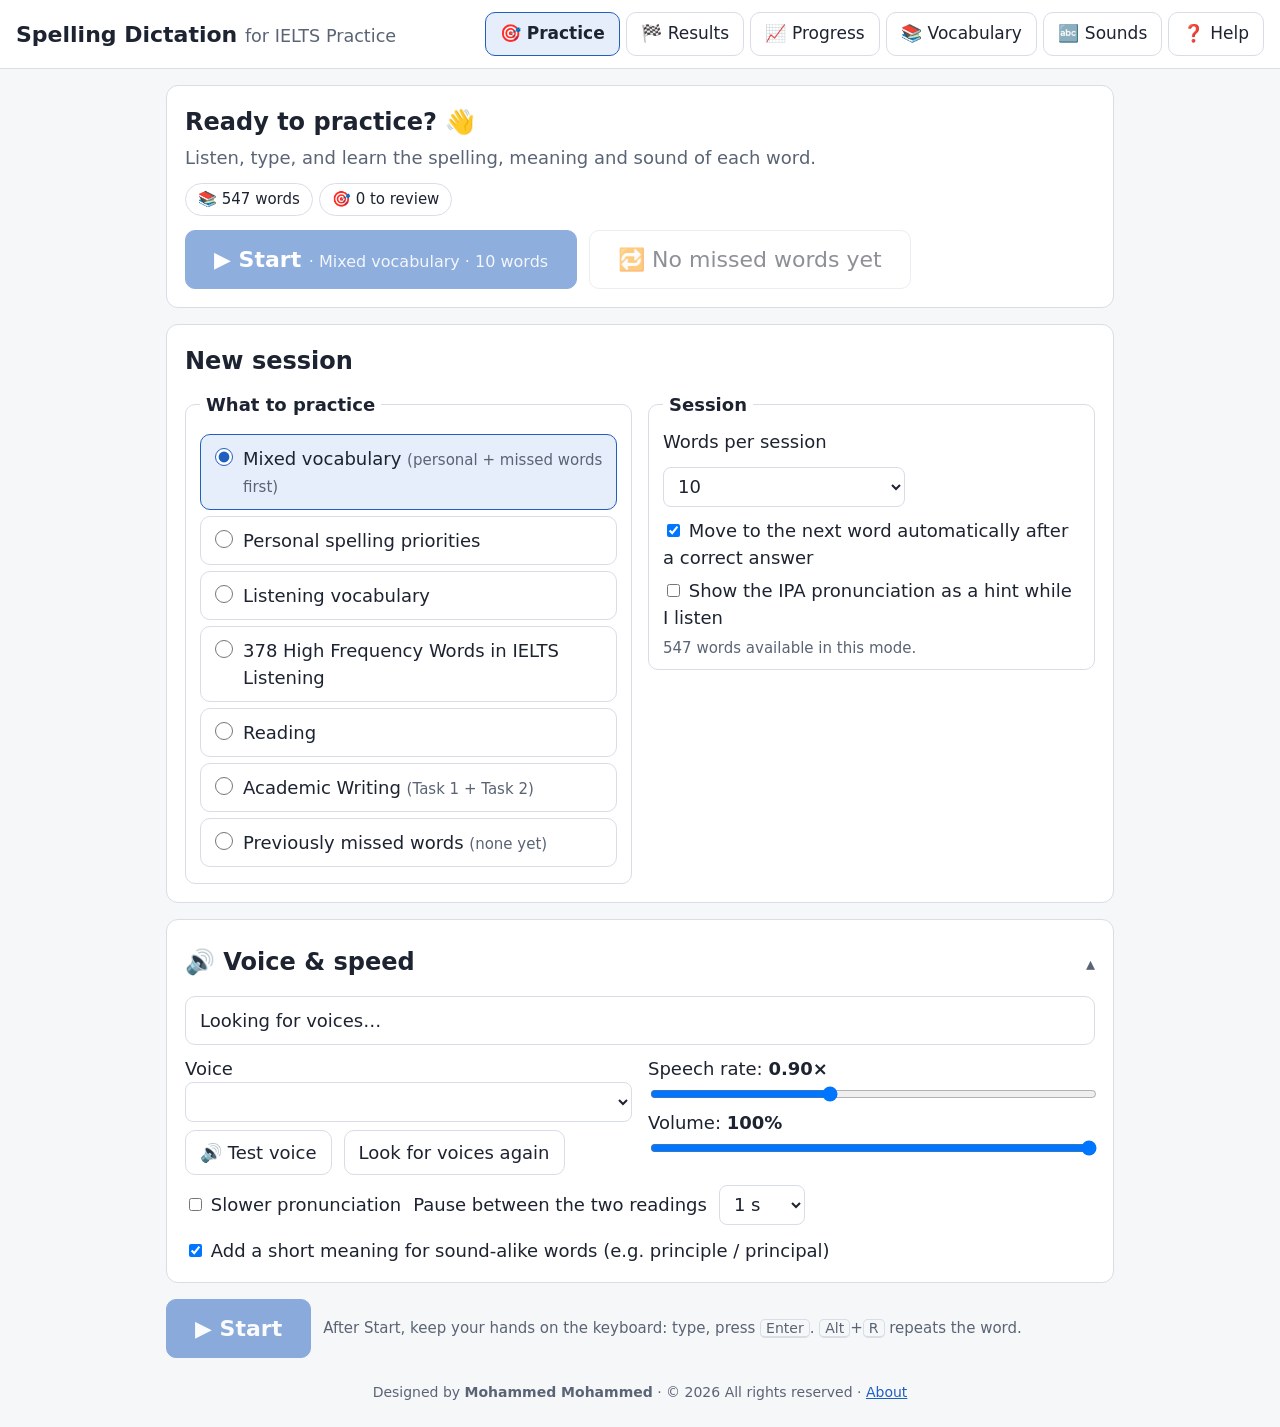
==== IELTS-Spelling-Dictation/IELTS-Spelling-Dictation.html @ 3fb069ce "Add-word look-up: example sentences from Wiktionary, cleaner meanings dictionaryapi.dev has no examp" ====
<!doctype html>
<html lang="en-US">
<head>
<meta charset="utf-8">
<meta name="viewport" content="width=device-width, initial-scale=1">
<title>Spelling Dictation for IELTS Practice</title>
<meta name="description" content="Hear a word, type it, and learn its spelling, meaning and word family. Offline spelling dictation for IELTS practice.">
<meta name="author" content="Mohammed Mohammed">
<meta name="theme-color" content="#1f5fbf">
<link rel="manifest" href="manifest.webmanifest">
<link rel="icon" href="icons/icon-192.png" type="image/png">
<link rel="apple-touch-icon" href="icons/icon-192.png">
<style>
:root {
  --bg: #f6f7f9; --panel: #ffffff; --text: #1d2330; --muted: #5a6475; --line: #d8dde6;
  --accent: #1f5fbf; --accent-text: #ffffff; --accent-soft: #e6eefb;
  --ok: #17703a; --ok-soft: #e3f4e8; --bad: #b3261e; --bad-soft: #fde8e6;
  --warn: #8a5300; --warn-soft: #fff3dc; --mark-bad: #ffd2cc; --mark-ok: #c8efd4;
  --radius: 12px; --focus: 0 0 0 3px #f5b400;
}
@media (prefers-color-scheme: dark) {
  :root:not([data-theme="light"]) {
    --bg: #14171d; --panel: #1d2129; --text: #e9edf3; --muted: #a3acbb; --line: #343a46;
    --accent: #6ea0ff; --accent-text: #0c1424; --accent-soft: #233150;
    --ok: #6fd896; --ok-soft: #173424; --bad: #ff8a80; --bad-soft: #3d1d1b;
    --warn: #ffc56b; --warn-soft: #3a2c12; --mark-bad: #6b2621; --mark-ok: #1f5634;
  }
}
* { box-sizing: border-box; }
body { margin: 0; background: var(--bg); color: var(--text); font: 18px/1.5 "Segoe UI", system-ui, -apple-system, Arial, sans-serif; }
header { background: var(--panel); border-bottom: 1px solid var(--line); padding: 12px 16px; display: flex; flex-wrap: wrap; align-items: center; gap: 12px; justify-content: space-between; }
header h1 { margin: 0; font-size: 22px; }
nav[role=tablist] { display: flex; flex-wrap: wrap; gap: 6px; }
nav button { font-size: 17px; }
main { max-width: 980px; margin: 0 auto; padding: 16px; }
section.panel { background: var(--panel); border: 1px solid var(--line); border-radius: var(--radius); padding: 18px; margin-bottom: 16px; }
h2 { margin: 0 0 12px; font-size: 24px; }
h3 { margin: 18px 0 8px; font-size: 20px; }
button, select, input, textarea { font: inherit; color: inherit; }
button { cursor: pointer; border: 1px solid var(--line); background: var(--panel); border-radius: 10px; padding: 8px 14px; min-height: 44px; }
button:hover { border-color: var(--accent); }
button.primary { background: var(--accent); color: var(--accent-text); border-color: var(--accent); font-weight: 600; }
button.big { font-size: 22px; padding: 12px 28px; }
button[aria-selected="true"] { background: var(--accent-soft); border-color: var(--accent); font-weight: 600; }
button:disabled { opacity: .5; cursor: not-allowed; }
:focus-visible { outline: none; box-shadow: var(--focus); }
select, input[type=text], input[type=number], textarea { background: var(--panel); border: 1px solid var(--line); border-radius: 8px; padding: 6px 10px; min-height: 40px; }
label { cursor: pointer; }
.row { display: flex; flex-wrap: wrap; gap: 12px; align-items: center; }
.grid2 { display: grid; grid-template-columns: repeat(auto-fit, minmax(260px, 1fr)); gap: 16px; }
.muted { color: var(--muted); }
.small { font-size: 15px; }
.hidden { display: none !important; }
fieldset { border: 1px solid var(--line); border-radius: 10px; padding: 10px 14px; margin: 0; min-width: 0; }
select { max-width: 100%; }
legend { font-weight: 600; padding: 0 6px; }
.modes label { display: block; padding: 4px 0; }
.status { border-radius: 10px; padding: 10px 14px; margin: 10px 0; border: 1px solid var(--line); }
.status.ok { background: var(--ok-soft); border-color: var(--ok); }
.status.warn { background: var(--warn-soft); border-color: var(--warn); }
.status.bad { background: var(--bad-soft); border-color: var(--bad); }
.qhead { display: flex; flex-wrap: wrap; justify-content: space-between; gap: 8px; align-items: baseline; }
.qnum { font-size: 26px; font-weight: 700; }
.qcat { font-size: 18px; background: var(--accent-soft); border-radius: 999px; padding: 2px 12px; }
.speaking { min-height: 28px; color: var(--muted); }
.answerRow { display: flex; gap: 10px; align-items: stretch; margin: 12px 0 6px; }
.answerRow button { flex: none; }
#answer { flex: 1; min-width: 0; width: 100%; font-size: 34px; padding: 12px 16px; border: 2px solid var(--accent); border-radius: 12px; font-family: Consolas, "Cascadia Mono", "Segoe UI", monospace; }
#answer:disabled { opacity: .6; }
.prompt { font-size: 19px; font-weight: 600; min-height: 30px; }
.feedback { margin-top: 14px; border-radius: 12px; padding: 14px 16px; border: 2px solid transparent; }
.feedback.ok { background: var(--ok-soft); border-color: var(--ok); }
.feedback.bad { background: var(--bad-soft); border-color: var(--bad); }
.feedback .verdict { font-size: 24px; font-weight: 700; }
.feedback .verdict.ok { color: var(--ok); }
.feedback .verdict.bad { color: var(--bad); }
.wordinfo { margin-top: 12px; background: var(--panel); border: 1px solid var(--line); border-radius: 10px; padding: 10px 14px; color: var(--text); }
.wi-head { display: flex; flex-wrap: wrap; align-items: baseline; gap: 10px; margin-bottom: 4px; }
.wi-word { font-size: 26px; font-weight: 700; }
.wi-pos { font-style: italic; color: var(--muted); border: 1px solid var(--line); border-radius: 999px; padding: 0 10px; font-size: 16px; }
.wordinfo dl { display: grid; grid-template-columns: max-content 1fr; gap: 4px 14px; margin: 6px 0 0; font-size: 17px; }
.wordinfo dt { font-weight: 600; color: var(--muted); }
.wordinfo dd { margin: 0; }
@media (max-width: 600px) { .wordinfo dl { grid-template-columns: 1fr; } .wordinfo dd { margin-bottom: 6px; } }
.subrow { margin-top: 10px; padding-top: 10px; border-top: 1px dashed var(--line); display: flex; gap: 10px; align-items: center; flex-wrap: wrap; }
.subrow select { flex: 1; min-width: 0; }
.catgrid { display: grid; grid-template-columns: repeat(auto-fill, minmax(220px, 1fr)); gap: 10px; }
.catcard { text-align: left; padding: 12px 14px; min-height: 76px; }
.catcard b { display: block; font-size: 18px; }
.catcard span { color: var(--muted); font-size: 15px; }
.catcard[aria-pressed="true"] { background: var(--accent-soft); border-color: var(--accent); }
.chips { display: flex; flex-wrap: wrap; gap: 6px; margin: 8px 0; }
.chips button { min-height: 36px; padding: 4px 12px; border-radius: 999px; font-size: 16px; }
.chips button[aria-pressed="true"] { background: var(--accent); color: var(--accent-text); border-color: var(--accent); }
.addbox { border: 2px solid var(--accent); border-radius: 12px; padding: 14px; margin: 10px 0; background: var(--accent-soft); }
.addbox details { margin-top: 8px; }
.iconbtn { min-height: 36px; padding: 4px 10px; font-size: 15px; }
.delbtn:hover { border-color: var(--bad); color: var(--bad); }
.h1sub { font-weight: 400; color: var(--muted); font-size: 0.8em; }
footer.credit { text-align: center; color: var(--muted); font-size: 14px; padding: 8px 16px 24px; }
footer.credit a { color: var(--accent); }
.touchhint { display: none; }
@media (pointer: coarse) { .controls .keys, .keyhint { display: none; } .touchhint { display: inline; } }
@media (max-width: 600px) { .iconbtn .lbl { display: none; } .iconbtn { padding: 4px 10px; } }
/* ---------- choices as tappable cards (all screen sizes) ---------- */
.modes > label { display: block; position: relative; padding: 10px 12px 10px 42px; margin: 6px 0; border: 1px solid var(--line); border-radius: 10px; }
.modes > label input[type=radio] { position: absolute; left: 14px; top: 13px; width: 18px; height: 18px; margin: 0; accent-color: var(--accent); }
.modes > label:has(input:checked) { border-color: var(--accent); background: var(--accent-soft); }
.audiopanel summary { cursor: pointer; list-style: none; display: flex; flex-wrap: wrap; align-items: baseline; gap: 4px 12px; }
.audiopanel summary::-webkit-details-marker { display: none; }
.audiopanel summary h2 { margin: 0; }
.audiopanel summary::after { content: "▾"; margin-left: auto; color: var(--muted); }
.audiopanel details[open] summary::after { content: "▴"; }
.audiopanel details[open] summary { margin-bottom: 10px; }
.voiceshort:empty { display: none; }
.ti { display: inline; margin-right: 6px; }
#feedback { margin-bottom: 4px; }

/* ---------- phone layout ---------- */
@media (max-width: 700px) {
  body { padding-bottom: 76px; }
  header { padding: 10px 14px; }
  header h1 { font-size: 19px; }
  .h1sub { display: block; font-size: 14px; }
  nav[role=tablist] { position: fixed; left: 0; right: 0; bottom: 0; z-index: 20; display: grid; grid-template-columns: repeat(6, 1fr); gap: 0;
    background: var(--panel); border-top: 1px solid var(--line); padding: 4px 4px calc(4px + env(safe-area-inset-bottom)); box-shadow: 0 -2px 10px rgba(0,0,0,.08); }
  nav[role=tablist] button { border: 0; border-radius: 10px; background: transparent; min-height: 56px; padding: 4px 2px; display: flex; flex-direction: column; align-items: center; justify-content: center; gap: 2px; font-size: 12px; }
  nav[role=tablist] button[aria-selected="true"] { background: var(--accent-soft); color: var(--accent); font-weight: 700; }
  .ti { display: block; font-size: 21px; line-height: 1; }
  section.panel { padding: 14px; border-radius: 14px; }
  h2 { font-size: 21px; }
  .grid2 { gap: 10px; }
  .startbar { position: sticky; bottom: 70px; z-index: 10; background: var(--bg); padding: 10px 0; margin: 0 -2px; }
  .startbar #btnStart { width: 100%; font-size: 22px; min-height: 56px; }
  .startbar .muted { display: none; }
  .qnum { font-size: 21px; }
  .qhead { align-items: center; }
  #prompt { font-size: 16px; }
  #askArea .controls { display: grid; grid-template-columns: 1fr 1fr; gap: 8px; }
  #askArea .controls button { min-height: 50px; font-size: 16px; padding: 6px 8px; }
  #askArea .controls #btnEnd { grid-column: 1 / -1; background: transparent; border-style: dashed; color: var(--muted); min-height: 44px; }
  .controls .keys { display: none; }
  .feedback { padding: 12px; }
  .feedback .verdict { font-size: 21px; }
  #feedback .cells { font-size: 21px; flex-wrap: nowrap; }
  #feedback .cells span { min-width: 0.72em; }
  #feedback .diff { grid-template-columns: 1fr; gap: 0; overflow-x: auto; }
  #feedback .diff .lbl { font-size: 13px; margin-top: 4px; }
  #feedback .diff .lbl:empty { display: none; }
  body.typing nav[role=tablist], body.typing .startbar { display: none; } /* more room above the on-screen keyboard */
  body.typing { padding-bottom: 0; }
  footer.credit { padding-bottom: 12px; }
  .catgrid { grid-template-columns: 1fr 1fr; }
  .catcard { min-height: 70px; padding: 10px; }
  .catcard b { font-size: 16px; }
}
.ipa { font-family: "Segoe UI", "Lucida Sans Unicode", "Arial Unicode MS", "Noto Sans", "DejaVu Sans", sans-serif; }
.ipa.big { font-size: 22px; }
.ipahint { font-size: 18px; margin: 2px 0 6px; color: var(--muted); }
.ipahint .ipa { color: var(--text); font-size: 20px; }
.pron { border-top: 1px dashed var(--line); border-bottom: 1px dashed var(--line); padding: 8px 0; margin: 6px 0 8px; }
.pron-top { display: flex; flex-wrap: wrap; align-items: center; gap: 6px 12px; }
.syl { font-size: 19px; letter-spacing: .02em; }
.breakdown { display: flex; flex-wrap: wrap; gap: 4px; margin-top: 8px; }
.chip { display: inline-flex; flex-direction: column; align-items: center; min-width: 2.2em; padding: 3px 7px 4px; border: 1px solid var(--line); border-radius: 8px; background: var(--bg); line-height: 1.25; }
.chip b { font-size: 20px; font-family: Consolas, "Cascadia Mono", monospace; }
.chip i { font-style: normal; font-size: 15px; color: var(--muted); font-family: "Segoe UI", "Lucida Sans Unicode", "Noto Sans", sans-serif; }
.chip small { font-size: 11px; text-transform: uppercase; letter-spacing: .04em; font-weight: 700; }
.chip.f-s, .chip.f-e { border-style: dashed; border-color: var(--bad); background: var(--bad-soft); }
.chip.f-s b, .chip.f-e b { color: var(--bad); text-decoration: line-through; text-decoration-thickness: 2px; }
.chip.f-s small, .chip.f-e small { color: var(--bad); }
.chip.f-d { border-color: var(--accent); background: var(--accent-soft); }
.chip.f-d small { color: var(--accent); }
.chipgap { width: 14px; }
.pron-notes { display: flex; flex-wrap: wrap; gap: 4px 16px; margin-top: 6px; }
.soundtable td { vertical-align: top; }
.soundtable td:first-child { white-space: nowrap; }
.spellrow { margin: 2px 0 6px; line-height: 2; }
.graph { display: inline-block; min-width: 2.4em; text-align: center; font-family: Consolas, "Cascadia Mono", monospace; font-weight: 700; border: 1px solid var(--line); border-radius: 6px; padding: 0 6px; margin-right: 4px; background: var(--bg); }
.graph.silent { border-color: var(--bad); color: var(--bad); }
.graph.double { border-color: var(--accent); color: var(--accent); }
.spellrow .muted.small { white-space: nowrap; }
.wordlink { min-height: 30px; padding: 1px 9px; border-radius: 999px; font-size: 16px; margin: 1px 2px; }
.wordlink b.hl { color: var(--accent); text-decoration: underline; text-decoration-thickness: 2px; }
.wordlink b.silent { color: var(--bad); text-decoration: line-through; }
.wordlink b.double { color: var(--accent); text-decoration: underline; }
.ipakey td { border: 0; padding: 4px 8px; }
.ipakey td.ipa { font-size: 24px; width: 2em; text-align: center; }
dialog#wordDialog { width: min(860px, calc(100vw - 32px)); max-height: calc(100vh - 40px); border: 1px solid var(--line); border-radius: 16px; padding: 18px 20px; background: var(--panel); color: var(--text); box-shadow: 0 20px 60px rgba(0,0,0,.25); }
dialog#wordDialog::backdrop { background: rgba(15, 20, 30, .45); }
.dlg-head { display: flex; justify-content: space-between; align-items: center; gap: 8px; margin-bottom: 6px; }
.dlg-head h2 { margin: 0; }
.editform label { display: flex; flex-direction: column; gap: 3px; font-weight: 600; }
.editform textarea { font: inherit; min-height: 52px; resize: vertical; background: var(--panel); border: 1px solid var(--line); border-radius: 8px; padding: 6px 10px; color: var(--text); }
.grid2.tight { gap: 10px; }
.wd-pron { margin: 10px 0 4px; min-height: 28px; }
.wd-pron .pron { border-top: 0; margin-top: 0; }
.wd-auto { margin: 6px 0 10px; min-height: 44px; flex-wrap: nowrap; }
.wd-auto #wdStatus { flex: 1; }
.wd-note { margin: 10px 0; }
label.inline { display: inline-flex; flex-direction: row; gap: 6px; font-weight: 600; margin-left: 8px; }
.autofilled { background: var(--accent-soft) !important; border-color: var(--accent) !important; }
.hero { background: linear-gradient(135deg, var(--accent-soft), var(--panel) 70%); }
.hero-top { display: flex; flex-wrap: wrap; justify-content: space-between; gap: 12px; align-items: flex-start; }
.hero-stats { display: flex; flex-wrap: wrap; gap: 6px; }
.statchip { background: var(--panel); border: 1px solid var(--line); border-radius: 999px; padding: 4px 12px; font-size: 15px; white-space: nowrap; }
.hero-actions { margin-top: 14px; }
.hero-mode { font-weight: 400; font-size: 16px; opacity: .9; }
.extra { margin-top: 8px; font-size: 17px; }
.diff { display: grid; grid-template-columns: max-content 1fr; gap: 4px 12px; margin: 10px 0; align-items: center; }
.diff .lbl { font-size: 16px; color: var(--muted); }
.cells { display: flex; flex-wrap: wrap; font-family: Consolas, "Cascadia Mono", monospace; font-size: 28px; }
.cells span { display: inline-block; min-width: 1.1em; text-align: center; border-radius: 4px; }
.cells .wrong { background: var(--mark-bad); text-decoration: underline wavy; font-weight: 700; }
.cells .fix { background: var(--mark-ok); text-decoration: underline; text-decoration-thickness: 3px; font-weight: 700; }
.cells .gap { color: var(--muted); }
.cells .sp { color: var(--muted); }
.cells.marks { font-size: 18px; color: var(--muted); }
.controls { display: flex; flex-wrap: wrap; gap: 8px; margin-top: 12px; }
kbd { font-family: inherit; font-size: 14px; border: 1px solid var(--line); border-bottom-width: 2px; border-radius: 5px; padding: 0 5px; background: var(--bg); }
.overlay { text-align: center; padding: 30px 10px; }
.score { font-size: 40px; font-weight: 800; }
table { border-collapse: collapse; width: 100%; font-size: 17px; }
th, td { border-bottom: 1px solid var(--line); padding: 6px 8px; text-align: left; vertical-align: top; }
th { background: var(--bg); }
.tablewrap { overflow-x: auto; }
.res-ok { color: var(--ok); font-weight: 600; }
.res-bad { color: var(--bad); font-weight: 600; }
.cards { display: grid; grid-template-columns: repeat(auto-fit, minmax(170px, 1fr)); gap: 12px; }
.card { border: 1px solid var(--line); border-radius: 10px; padding: 10px 14px; }
.card b { display: block; font-size: 28px; }
details summary { cursor: pointer; font-weight: 600; padding: 6px 0; }
.banner { background: var(--warn-soft); border: 1px solid var(--warn); border-radius: 10px; padding: 10px 14px; margin-bottom: 12px; }
.editform input, .editform select { width: 100%; }
@media (max-width: 600px) {
  body { font-size: 17px; }
  main { padding: 10px; }
  #answer { font-size: 28px; }
  .answerRow { flex-direction: column; }
  .answerRow button.big { font-size: 19px; padding: 10px 14px; }
  .cells { font-size: 22px; }
}
</style>
</head>
<body>
<header>
  <h1>Spelling Dictation <span class="h1sub">for IELTS Practice</span></h1>
  <nav role="tablist" aria-label="Screens">
    <button role="tab" id="tab-practice" aria-controls="screen-practice" aria-selected="true"><span class="ti" aria-hidden="true">🎯</span><span class="tl">Practice</span></button>
    <button role="tab" id="tab-results" aria-controls="screen-results" aria-selected="false"><span class="ti" aria-hidden="true">🏁</span><span class="tl">Results</span></button>
    <button role="tab" id="tab-progress" aria-controls="screen-progress" aria-selected="false"><span class="ti" aria-hidden="true">📈</span><span class="tl">Progress</span></button>
    <button role="tab" id="tab-vocab" aria-controls="screen-vocab" aria-selected="false"><span class="ti" aria-hidden="true">📚</span><span class="tl">Vocabulary</span></button>
    <button role="tab" id="tab-sounds" aria-controls="screen-sounds" aria-selected="false"><span class="ti" aria-hidden="true">🔤</span><span class="tl">Sounds</span></button>
    <button role="tab" id="tab-help" aria-controls="screen-help" aria-selected="false"><span class="ti" aria-hidden="true">❓</span><span class="tl">Help</span></button>
  </nav>
</header>
<main>
<div id="storageWarning" class="banner hidden" role="alert"></div>

<!-- ============ PRACTICE ============ -->
<div id="screen-practice" role="tabpanel" aria-labelledby="tab-practice">

  <div id="setup">
    <div id="resumeBanner" class="banner hidden">
      <span id="resumeText"></span>
      <div class="row" style="margin-top:8px">
        <button class="primary" id="btnResumeSaved">Resume session</button>
        <button id="btnDiscardSaved">Discard it</button>
      </div>
    </div>

    <section class="panel hero" id="hero">
      <div class="hero-top">
        <div><h2 style="margin:0">Ready to practice? 👋</h2><p class="muted" id="heroSub" style="margin:4px 0 0"></p></div>
        <div class="hero-stats" id="heroStats"></div>
      </div>
      <div class="row hero-actions">
        <button class="primary big" id="btnHeroStart">▶ Start <span id="heroMode" class="hero-mode"></span></button>
        <button class="big" id="btnHeroMissed">🔁 Review my missed words</button>
      </div>
    </section>

    <section class="panel">
      <h2>New session</h2>
      <div class="grid2">
        <fieldset class="modes">
          <legend>What to practice</legend>
          <label><input type="radio" name="mode" value="mixed" checked> Mixed vocabulary <span class="muted small">(personal + missed words first)</span></label>
          <label><input type="radio" name="mode" value="personal"> Personal spelling priorities</label>
          <label><input type="radio" name="mode" value="listening"> Listening vocabulary</label>
          <label><input type="radio" name="mode" value="hf"> 378 High Frequency Words in IELTS Listening</label>
          <label><input type="radio" name="mode" value="reading"> Reading</label>
          <label><input type="radio" name="mode" value="writing"> Academic Writing <span class="muted small">(Task 1 + Task 2)</span></label>
          <label><input type="radio" name="mode" value="missed"> Previously missed words <span class="muted small" id="missedCount"></span></label>
          <label class="hidden" id="customModeLabel"><input type="radio" name="mode" value="custom"> My added words</label>
          <div id="subRow" class="subrow hidden">
            <label for="sub">Part</label>
            <select id="sub"></select>
          </div>
        </fieldset>
        <div>
          <fieldset>
            <legend>Session</legend>
            <div class="row">
              <label for="length">Words per session</label>
              <select id="length">
                <option value="5">5</option><option value="10" selected>10</option><option value="15">15</option>
                <option value="20">20</option><option value="30">30</option><option value="all">All words in this mode</option>
                <option value="custom">Other number…</option>
              </select>
              <input type="number" id="lengthCustom" min="1" max="500" value="12" class="hidden" aria-label="Number of words" style="width:6em">
            </div>
            <p style="margin:10px 0 0"><label><input type="checkbox" id="autoAdvance" checked> Move to the next word automatically after a correct answer</label></p>
            <p style="margin:6px 0 0"><label><input type="checkbox" id="showIpaHint"> Show the IPA pronunciation as a hint while I listen</label></p>
            <p class="muted small" id="poolInfo" style="margin:6px 0 0"></p>
          </fieldset>
        </div>
      </div>
    </section>

    <section class="panel audiopanel" aria-labelledby="audioHeading">
      <details id="audioDetails" open>
      <summary><h2 id="audioHeading">🔊 Voice &amp; speed</h2><span id="voiceShort" class="voiceshort muted small"></span></summary>
      <div id="voiceStatus" class="status" role="status">Checking for voices…</div>
      <div class="grid2">
        <div>
          <label for="voice">Voice</label><br>
          <select id="voice" style="width:100%"></select>
          <div class="row" style="margin-top:8px">
            <button id="btnTestVoice">🔊 Test voice</button>
            <button id="btnRetryVoices">Look for voices again</button>
          </div>
        </div>
        <div>
          <label for="rate">Speech rate: <b id="rateVal"></b></label><br>
          <input type="range" id="rate" min="0.5" max="1.5" step="0.05" style="width:100%">
          <label for="volume">Volume: <b id="volumeVal"></b></label><br>
          <input type="range" id="volume" min="0" max="1" step="0.05" style="width:100%">
        </div>
      </div>
      <div class="row" style="margin-top:10px">
        <label><input type="checkbox" id="slow"> Slower pronunciation</label>
        <label for="gap">Pause between the two readings</label>
        <select id="gap"><option value="600">0.6 s</option><option value="1000" selected>1 s</option><option value="1500">1.5 s</option><option value="2500">2.5 s</option></select>
        <label><input type="checkbox" id="speakContext" checked> Add a short meaning for sound-alike words (e.g. principle / principal)</label>
      </div>
      </details>
    </section>

    <div class="row startbar">
      <button class="primary big" id="btnStart" disabled>▶ Start</button>
      <span class="muted small touchhint">After Start, type each word you hear and tap Submit. Use “Say a sentence” if a word isn’t clear.</span><span class="muted small keyhint">After Start, keep your hands on the keyboard: type, press <kbd>Enter</kbd>. <kbd>Alt</kbd>+<kbd>R</kbd> repeats the word.</span>
    </div>
  </div>

  <section class="panel hidden" id="dictation" aria-labelledby="qnum">
    <div class="qhead">
      <div><span class="qnum" id="qnum">Question 1 of 10</span> <span class="muted" id="roundLabel"></span></div>
      <span class="qcat" id="qcat"></span>
    </div>
    <div class="speaking" id="speaking" aria-live="off"></div>
    <div id="ipaHint" class="ipahint hidden"></div>
    <div id="audioError" class="status bad hidden" role="alert"></div>

    <div id="askArea">
      <label for="answer" class="prompt" id="prompt">Listen, type the word, then press Enter or click Submit.</label>
      <div class="answerRow">
        <input type="text" id="answer" autocomplete="off" autocorrect="off" autocapitalize="off" spellcheck="false"
               name="ielts-dictation-answer-field" enterkeyhint="go" aria-describedby="prompt" data-gramm="false" data-lt-active="false">
        <button class="primary big" id="btnSubmit">Submit ⏎</button>
      </div>
      <div id="feedback" class="feedback hidden" aria-live="polite"></div>
      <div class="controls">
        <button id="btnRepeat" title="Alt+R">🔁 Repeat word <span class="keys"><kbd>Alt</kbd>+<kbd>R</kbd></span></button>
        <button id="btnSlow" title="Alt+S">🐢 Repeat slowly <span class="keys"><kbd>Alt</kbd>+<kbd>S</kbd></span></button>
        <button id="btnSentence" title="Alt+X">💬 Say a sentence <span class="keys"><kbd>Alt</kbd>+<kbd>X</kbd></span></button>
        <button id="btnPause" title="Alt+P or Esc">⏸ Pause <span class="keys"><kbd>Esc</kbd></span></button>
        <button id="btnEnd">⏹ End session</button>
      </div>
    </div>

    <div id="pausedArea" class="overlay hidden">
      <p class="score">⏸ Paused</p>
      <p>Your place is kept. Press <kbd>Enter</kbd> or <kbd>Esc</kbd> to continue.</p>
      <div class="row" style="justify-content:center">
        <button class="primary big" id="btnResume">▶ Resume</button>
        <button id="btnEnd2">⏹ End session</button>
      </div>
    </div>

    <div id="roundEndArea" class="overlay hidden" aria-live="polite"></div>
  </section>
</div>

<!-- ============ RESULTS ============ -->
<div id="screen-results" role="tabpanel" aria-labelledby="tab-results" class="hidden">
  <section class="panel"><div id="resultsBody"><p class="muted">Finish a session to see results here.</p></div></section>
</div>

<!-- ============ PROGRESS ============ -->
<div id="screen-progress" role="tabpanel" aria-labelledby="tab-progress" class="hidden">
  <section class="panel">
    <h2>Progress</h2>
    <div class="cards" id="statCards"></div>
    <h3>Session history</h3>
    <div class="tablewrap" id="historyTable"></div>
    <details id="missedDetails">
      <summary>Show previously missed words (reveals spellings)</summary>
      <p class="muted small">A word leaves this list after you spell it correctly on the first try in two later sessions.</p>
      <div class="tablewrap" id="missedTable"></div>
    </details>
  </section>
  <section class="panel">
    <h2>Back up or move your progress</h2>
    <p>Your history, missed words, settings and any vocabulary changes are saved in this browser on this computer (see Help). Export them to a file to back up or move to another browser or PC.</p>
    <div class="row">
      <button id="btnExport">⬇ Export progress (.json)</button>
      <button id="btnImportMerge">⬆ Import and merge</button>
      <button id="btnImportReplace">⬆ Import and replace</button>
      <button id="btnReset">Reset all progress…</button>
      <input type="file" id="importFile" accept=".json,application/json" class="hidden">
    </div>
    <div id="progressMsg" class="status hidden" role="status"></div>
  </section>
</div>

<!-- ============ VOCABULARY ============ -->
<div id="screen-vocab" role="tabpanel" aria-labelledby="tab-vocab" class="hidden">
  <section class="panel">
    <h2>Vocabulary</h2>
    <p id="vocabSummary"></p>
    <p class="muted small">Choose a category to see, add or delete its words. (Opening a category shows the spellings, so you may want to practice first.)</p>
    <div class="catgrid" id="vocabCats"></div>
  </section>

  <section class="panel hidden" id="vocabPanel" aria-labelledby="vocabTitle">
    <div class="qhead">
      <h2 id="vocabTitle"></h2>
      <button class="primary" id="btnAddOpen">＋ Add a word</button>
    </div>
    <div class="chips" id="vocabSubs" role="group" aria-label="Subcategories"></div>

    <div id="fillBar" class="status hidden" role="status"></div>
    <div class="row" style="margin:12px 0">
      <label for="vocabSearch">Search</label>
      <input type="search" id="vocabSearch" spellcheck="false" autocomplete="off" placeholder="Type to filter…">
      <span class="muted small" id="vocabCount"></span>
    </div>
    <div id="undoBar" class="status hidden" role="status"></div>
    <div class="tablewrap" id="vocabTable"></div>
  </section>

  <section class="panel">
    <details>
      <summary>Import, export or restore words</summary>
      <p class="small">Import a CSV file with columns <code>word,category,group,hint,example,context,pos,meaning,sentence,family</code> (only <code>word</code> is required; the header row is optional), or a .txt file with one word or phrase per line. <code>group</code> is the subcategory. Duplicates are skipped.</p>
      <div class="row">
        <label for="importCat">Category for rows without one</label>
        <select id="importCat"></select>
        <button id="btnImportVocab">Choose file…</button>
        <input type="file" id="vocabFile" accept=".csv,.txt,text/csv,text/plain" class="hidden">
        <button id="btnExportVocab">⬇ Export all words (.csv)</button>
        <button id="btnRestoreVocab">Restore built-in list…</button>
      </div>
    </details>
    <div id="vocabMsg" class="status hidden" role="status"></div>
  </section>
</div>

<dialog id="wordDialog" aria-labelledby="addTitle">
  <form method="dialog" id="wordForm" autocomplete="off">
    <div class="dlg-head"><h2 id="addTitle">Add a word</h2><button type="button" class="iconbtn" id="btnAddX" aria-label="Close">✕</button></div>
    <div class="grid2 editform">
      <label>Word or phrase (US spelling)<input type="text" id="addWord" spellcheck="false" autocomplete="off" placeholder="e.g. meticulous"></label>
      <div class="grid2 tight">
        <label>Category<select id="addCat"></select></label>
        <label><span id="addSubText">Subcategory (optional)</span><input type="text" id="addSub" list="addSubList" autocomplete="off"><datalist id="addSubList"></datalist></label>
      </div>
    </div>
    <div id="wdPron" class="wd-pron muted small">Type a word to see its pronunciation.</div>
    <div class="row wd-auto">
      <button type="button" id="btnAutoFill">✨ Fill in automatically</button>
      <span id="wdStatus" class="muted small" role="status"></span>
    </div>
    <div class="grid2 editform">
      <label>Meaning<textarea id="addMeaning" rows="3"></textarea></label>
      <label>Example sentence <span class="muted small">(spoken by “Say a sentence”)</span><textarea id="addSentence" rows="3"></textarea></label>
      <label>Part of speech<input type="text" id="addPos" placeholder="noun, verb, adjective…"></label>
      <label>Word family<input type="text" id="addFamily" placeholder="e.g. decide (verb), decision (noun)"></label>
      <label>Similar words<input type="text" id="addSyn" placeholder="e.g. careful, precise"></label>
      <label>Memory hint<input type="text" id="addHint" placeholder="e.g. two c, two m"></label>
      <label>IPA pronunciation<input type="text" id="addIpa" class="ipa" placeholder="filled in automatically"></label>
    </div>
    <p class="muted small wd-note">Only the word is needed. Empty boxes are filled in for you (highlighted in blue). Pronunciation works offline. Meaning, example and word family are looked up online at dictionaryapi.dev, wiktionary.org and datamuse.com; only the word is sent.
      <label class="inline"><input type="checkbox" id="onlineLookup"> Look up online</label></p>
    <div class="row">
      <button type="button" class="primary" id="btnAdd">Save word</button>
      <button type="button" id="btnAddClose">Close</button>
    </div>
    <div id="addMsg" class="status hidden" role="status"></div>
  </form>
</dialog>

<!-- ============ SOUNDS ============ -->
<div id="screen-sounds" role="tabpanel" aria-labelledby="tab-sounds" class="hidden">
  <section class="panel">
    <h2>American English sounds (IPA)</h2>
    <p>Every word in the app has its American pronunciation in IPA, the alphabet dictionaries use for sounds. This page shows what each symbol sounds like and how that sound is spelled in your words. Click any word to hear it.</p>
    <div class="row">
      <label for="soundLookup"><b>Look up a word</b></label>
      <input type="search" id="soundLookup" spellcheck="false" autocomplete="off" placeholder="e.g. receipt" style="min-width:16em">
    </div>
    <div id="soundLookupOut"></div>
  </section>
  <section class="panel">
    <h2>How to read the IPA</h2>
    <table class="ipakey"><tbody>
      <tr><td class="ipa">ˈ</td><td>Main stress: the syllable after this mark is said loudest. /əˈbaʊt/ = a<b>BOUT</b></td></tr>
      <tr><td class="ipa">ˌ</td><td>Second stress: a little stronger than the rest. /ˌɛdʒəˈkeɪʃən/</td></tr>
      <tr><td class="ipa">·</td><td>Syllable break in the spelling: ac·com·mo·da·tion</td></tr>
      <tr><td class="ipa">ə</td><td>The most common English vowel: a short, weak “uh” in syllables that are not stressed. It can be spelled with any vowel letter, which is why it causes so many spelling mistakes.</td></tr>
    </tbody></table>
  </section>
  <section class="panel"><h2>Vowel sounds</h2><div class="tablewrap" id="soundsVowels"></div></section>
  <section class="panel"><h2>Consonant sounds</h2><div class="tablewrap" id="soundsConsonants"></div></section>
  <section class="panel"><h2>Silent letters in your words</h2><p class="muted small">Letters you write but don't say. These are the ones easy to forget.</p><div id="soundsSilent"></div></section>
  <section class="panel"><h2>Double letters in your words</h2><p class="muted small">Two letters, one sound: you only hear one, but you must write both.</p><div id="soundsDouble"></div></section>
</div>

<!-- ============ HELP ============ -->
<div id="screen-help" role="tabpanel" aria-labelledby="tab-help" class="hidden">
  <section class="panel" id="about" aria-labelledby="aboutTitle">
    <h2 id="aboutTitle">About</h2>
    <p><b>Spelling Dictation for IELTS Practice</b><br>
      Designed by <b>Mohammed Mohammed</b><br>
      © 2026 Mohammed Mohammed. All rights reserved.</p>
    <p>Listen to a word, type it, and learn its spelling, meaning, part of speech and word family. Everything stays on your device: no account, no ads, no tracking.</p>
    <p class="muted small">American pronunciations (IPA) are based on the CMU Pronouncing Dictionary, © 1993–2015 Carnegie Mellon University, used under its BSD-style licence.</p>
    <p class="muted small">Not affiliated with, approved or endorsed by IELTS, the British Council, IDP: IELTS Australia or Cambridge University Press &amp; Assessment. IELTS is a registered trademark of its owners.</p>
  </section>
  <section class="panel">
    <h2>How it works</h2>
    <ol>
      <li>Choose what to practice. Listening, the 378 high-frequency words, Reading and Academic Writing have parts: pick one from the <b>Part</b> menu, or practice all of them. Then click <b>Start</b>. Each word is read twice. It is never shown or spelled out before you answer.</li>
      <li>Type the word and press <kbd>Enter</kbd> or click <b>Submit</b>. Capital letters and extra spaces don't matter, and hyphens are optional (you can't hear them). Letters and endings do matter.</li>
      <li>After every answer you see the word's meaning, part of speech (noun, verb…), word family and an example sentence, plus its <b>American pronunciation (IPA)</b>, <b>syllables</b>, which letters make which sound, and any <b>silent</b> or <b>double</b> letters. Click <b>🔊 Hear</b> to hear it again.</li>
      <li>The <b>Sounds</b> tab explains every IPA symbol and shows how each sound is spelled in your words, plus lists of silent-letter and double-letter words.</li>
      <li>If you're right, the next word starts after a few seconds (you can turn this off). Press <kbd>Enter</kbd> to go on sooner.</li>
      <li>If you're wrong, you'll see your answer and the correct spelling with the differences marked. Type the correct spelling and press <kbd>Enter</kbd> to continue. It still counts as incorrect.</li>
      <li>At the end you see your score and can retest the words you missed. Retests are scored separately.</li>
    </ol>
    <h3>Adding and removing words</h3>
    <p>Open the <b>Vocabulary</b> tab and click a category. Use the subcategory buttons to narrow the list. <b>＋ Add a word</b> opens a window: type the word, choose the category, and click <b>Save word</b>. Only the word is required.</p>
    <ul>
      <li><b>Empty boxes are filled in for you.</b> The American pronunciation (IPA), syllables and silent letters come from the built-in dictionary and work offline. The meaning, part of speech, an example sentence, the word family and similar words are looked up online, in free dictionaries (dictionaryapi.dev and Wiktionary) and a word database (datamuse.com).</li>
      <li>Filled-in details are <b>highlighted in blue</b> so you can check them. Anything you type yourself is never replaced.</li>
      <li>Only the word itself is sent for the look-up, never your list, answers or results. To stay fully offline, untick <b>Look up online</b> in the Add window.</li>
      <li>Imported words are filled in the same way, in the background. If you're offline, the list shows <b>✨ Fill them in</b> so you can try again later.</li>
      <li>Automatic details can be wrong or describe a different meaning of the word, so check them with <b>✎ Edit</b>.</li>
      <li><b>🗑 Delete</b> removes a word, with <b>Undo</b>. <b>＋ My own words</b> lets you build your own list.</li>
    </ul>
    <h3>Keyboard shortcuts</h3>
    <table>
      <tr><th>Key</th><th>Action</th></tr>
      <tr><td><kbd>Enter</kbd> or the <b>Submit</b> button</td><td>Submit answer · submit correction · go to next word · start retest</td></tr>
      <tr><td><kbd>Alt</kbd>+<kbd>R</kbd></td><td>Repeat the word (stops any speech already playing first)</td></tr>
      <tr><td><kbd>Alt</kbd>+<kbd>S</kbd></td><td>Repeat the word slowly</td></tr>
      <tr><td><kbd>Alt</kbd>+<kbd>X</kbd></td><td>Say an example sentence that uses the word (helps with unclear or sound-alike words; the sentence is not shown until you answer)</td></tr>
      <tr><td><kbd>Esc</kbd> or <kbd>Alt</kbd>+<kbd>P</kbd></td><td>Pause / resume</td></tr>
      <tr><td><kbd>Tab</kbd></td><td>Move between buttons and settings</td></tr>
    </table>
    <h3>Where your data is saved</h3>
    <p>Everything is stored on this device, in the app's own storage. No account is needed. Your vocabulary list, answers and results are never sent anywhere. The only outside connections: an <i>online</i> voice (the spoken word goes to Microsoft's or Google's speech service), and the look-up for words you add (the word goes to dictionaryapi.dev, wiktionary.org and datamuse.com; you can switch this off).</p>
    <ul>
      <li><b>Windows file version, moving the app folder:</b> in Edge and Chrome, saved progress normally stays available, because the browser stores data for all local files together. Export a backup before moving anyway, just to be safe.</li>
      <li><b>New phone, PC or browser:</b> it starts empty. Use <b>Progress → Export</b> to save a backup file, then <b>Import</b> it on the new device.</li>
      <li><b>Uninstalling the app</b> (or clearing its data) deletes your progress. Export a backup first.</li>
      <li><b>Clearing browsing data</b> ("Cookies and other site data") or using InPrivate/Incognito windows deletes or doesn't keep progress.</li>
    </ul>
    <h3>About the voices</h3>
    <p id="voiceHelp">Voices marked <b>local</b> are installed on your device (Windows, or Google text-to-speech on Android) and work offline. Voices marked <b>online</b> (for example the "Natural" voices in Edge) send the word being spoken to Microsoft's or Google's speech service and need internet. No other data is sent. Your vocabulary lists and results are never sent.</p>
    <p>No US English voice? Open Windows <b>Settings → Time &amp; language → Speech → Manage voices → Add voices</b>, add <b>English (United States)</b>, then close and reopen the browser.</p>
  </section>
</div>
</main>
<footer class="credit">Designed by <b>Mohammed Mohammed</b> · © 2026 All rights reserved · <a href="#" id="aboutLink">About</a></footer>

<script type="text/plain" id="cmuData">H4sIAAAAAAAC/4S921rbSNctfP5dBWc5Sa8HE1DeJKvfDo464HSDjYkJlgyJQSVLjWwZlU3aufo1x5izZJPu//sPwHOM2u9nbXV8vP/y+Lgjfwcvj38X+XeRfxf5VORTkU9F7ovcF7kv8heRv4j8ReSxyGORxwcvuy8/nL6MX8anL38Xl7+Ly9/F5e9DkYciD0UW27+L7d/F9seXJy9PT1/2xGpPrPbEak+Me2LcE+NPpy//ePnny7OX5y/PT172Jci+BNmXIPtiqy+2+mJr8HL48vLl5enLzy8/n74ciV8j8Wskfo3ExUhcjMTF1csvL8cvk5fJ6f9M96L/mb7we2f+f6b/Z+9M/gWQ/Z+98/hKhLkIJ6kIajCd7hXucxYlYnl655rZXqfbG4h8X7jFXmccTUx2DVFP4ANlSNVdLS7eJt03bkC4FniYqA+VeHCY0IOq3EyLvYPk6gDAu1Wx10nyjyXR3MG/JE+HDnhVCyi+iTivs9VeJ40KkRf3tViajN/BTpO5+XRv38UnaUT4NG0e9jouXh64cUv4wOSgZhIkI9kUa793cLEgWy/2ThyjKKLkFYBX9ByYxTzY9a313CytSgmg+CKid3udnL+Sg3Rxt3fYlf/TvfPulzMIIkbdTjeCfF9MxTgaK3gQg8MxxZr0N8oSZ9rJgTI4jilNH+DTYWzOs5JopLLbgrIR+cRBrB7KBTxIxsMJcb1we0fdKPk6GQXsA+GV8Xv74uCWaJHVcH84iZk0YpcFJg5UuZgFbngTyLlbrAKbRpNil/e7BnkwaVkNW2oHcHEL1NwzG52mvXGIpGMa/P20Qobl4yghLuBspqJGdsbAfQkvzlYNvVghx84KFTPKw1iRxfysCNFWyrdcrqQSCjQLxA+mf7WqpRQkX4vHDgrijsVOIatZorcE8AH1B2KJJOUjAolcp/tnoXLpqqoWw/1idJLQnRPfaNEtiqlWl8nFf+mPWyHqJ3Tqnsqqgt3lMCHetO42L+CKRX5Xtt6V4viwO6TjGmJkol/V3xfEefHrRLld8xW9i5gXgP9if408XiCH7xqJmOa/u1qOzosdLmvJ4a5V39L5ltUsN9s3OzzrrPuyHJ3NWG23vN8xYNqb9Y8fzqM2uXmRn3lmA9JC05Bf93tn3S/5F0joZCHDnK12fEtp5R4IilM06PsdWxl6AvTHd9m0qqZSK2LpKgMsdrBDPY5PE5XV6okalffIMDGNxswvJbLAMLOU84HLA4V8Em44tmxSUjLpCKTlUbaQTldsode/[base64]/o9Gxk3CVpwN1jEEN1nSIcguE+JEduMhNLYO0mE5i96YE1YjLHoX7pp6jgzjq9sauk7I1OBmTMd53e/EX+tbktSRBnPQ1CVAMqBeIyP6np/FupK4ApUN1tpiuCjSx3uSoVI8XLjCnxjQyDkhRYPQtjLC627OaGyiphUZaaI01eWOZEQ16rR59avtJ6TK15LR6CtSe5UTrnftbkvYRmoV0m6KccNwQXYB4hYI8K1ASBSvdxVunckM/BcYBq1Nh1LFyK3WjqStQTWkFkS2ncwl5FKUqs+cRRCNkN2NbZvD0vYkZ5WDgidS+JknMbgj/mqIhDa87yMF2AChn05Jj6eAcWViyml6xnpWi4jlWIZZ5WZUyLiGAyyQq2M+B2gQCeD51KJJhepYE6A3T/mKWaa28Ue1CiJURhRKiHnZHt5QkKgfd0VeNiyDJDcX0SnqlbO/P7lWUfmTaH9flGlEZN3PAVXlXIuTiSpO5+sFhDqXwl7tHlbj+yM7qoZCmP5WcGXc81QQlFsqMGCujfMshBhW65/[base64]/a4K6xrHyjh08B0utBWStzA6EtkJoab/DM+p1q0mJWFJmLjbMMErlrLT+8PLa+kMlXeBGW8q3HL1vFvSHcWhWlAuVnRaJdpOCy3x6X6qu/M4VUR8xLJ4b+WdmuRky3+HRjRG1hmkpb0LOGjfMi13a7/B5a9Cy3qgnZ4EslVAL6oJKcoe+op9YUMiks9NsXVstO+jOL/ZDLTOSHY/RDGq9QLb8OokNOIPDQGhywdwY4xWrc0TlV40K1GgAxpHxf71UkQavl15RaB6vl5K5CGZZTaW8l9JUM5mFv0oy4ZqpNCYXUbqX2SOIIyHGUXwY+AxqmDuLDWSKhgF7xZ6w4HDkooujNGD0jPDy4izVvpGsD9Zad546o3CHab5jT/X0w4uoZeck1H8d8Fxk3szvf2wemKL0w3CsFGZFopXcGnpCxx6BiZbau4P9Xt5v2Q8t2Vp9bK0+D8+34Q8DIxEmE6LrbapxttohfGC8USxId5azIirhA6N2/p4y3eM8MsjiJhEsPCfclK3DnbBlNG7GnDgZMCccqrRDnW7KbMbAL68DyhTGAdtcVyib7JL1SmlgQthU6/KaVbgRJQEI3UpTc4nCvaWP9UynKU40iKIlssAMW0s6J1HypiVrrU5hHGpqhvNVw2FOU19p1kvG+XVWGKo2hjmegJFuzRs34UpKs15tWHzzYqie/HPmB445ufDISZT/1Qkc+2klQ+xhN48S9v5+2mA15lU37zhdjvH3U1oYv6L5PYIXeErX9/[base64]/[base64]/[base64]/Gst9XWYz7/WoUb6eAD4v/GY0cg80euEhphJJTMixUlurqLUbvaAl5Mv0ZZZBAq16ccaI5v/z+B/pvd7Z7l0svfTvUOMEfeiEstAjxU3gEzGXhjEX1KDYnok+EqUqcDckzlJofEYwxgGFnE0nsqY0FGqk5ct7Xd43xr41pM8cMj88aHYHAVrm0AE/OInK5qiWGPsFoLyqwnBfCk1ZNxJs1tDDaweplnPjLkeDyJvyMgoMd3bl5Hud8LlurqvEcfsIRnTj0bmouMeonK/d5x/Yd4KK3MgceXikcFaIZzcO2i44/wqNpApGgbsFXuFHH9pfkNC6sY4x1ocZKdLUSB6bBot6bds3tIrZ+x5scNlLWlRUNq39I4HFhu1fbPDY7Aa56eJrYAFHutPZr23y2497/nA13O3crQv3mDfrffcxO8aqSt0C+KPpXzB3nWcf5yElCxUqVPqxihvRG54HfJl8mH+Z7FDZoE93/q3bnOG/I4fIWvUfghs3QS/NTVLLa6sMNSuUUnSskJXqkatWeXMts7LA7tp2aS1i07T2Em+Q/otO/TGW8qykKxlG/ksxHy5Cg7VM89cOw1AM/o0LwyXlgypAx9zpGJoqYCRpSJvE+G9FctpbsF5nbaIrVB9vAz3pcU+7438lvxh3vWOn5FZy8YtvQnOyaywMvrhBCuj9/dlxgFcZi+xtRwyL3zL5S2JZQuQUtE0Bcay0wv8qDWoNq0fO+zPHkNb+DDS1JZP2C+UAeSA3lfTUkbScXKWBsQuTrAPBEYTEHEgOJ6A0RwF9dzNPLRS0WtDI8XiATRXcNonKJMFSisIyX84FpWZfeB9/eCw0zS+HY/GxFijHXNdlCDjmJKcxy32RjBq9Rw7reLiNpUZhfo4n9cZt+Oks45ijVogs5bV2AXet3y+Q2u+mP2bXQNWuAMxaBPUGvgdE79r9LSNEkZ7GCyni5Jxep1m0WQU77C+Zf2W1dkt+Mkwtaq3NfG7RvnWzK+CX1G+dbJpA9hSmmBlQ4KXVbl3gHEvGbXEvSYlS6J8h/MtGfmWxlImWSxmtpwVRKYrmlvat/Rw14tQEJmtbbYGliFqspMjwcw/M9TIyryOZzEgssnqgIA9n2jMFVoCNhuBwVBVSzDWSQrnzMkwONKIgrnZMtDAlLMsFJYVSDhrxEr5lguBPosDy/GtFaG3ypyHmuxDdc1DXV0zb361TFmzgyLOA7EdQYSNup9D16tmWNlVA+25yHLWRpaTtsCuAlnscCG8aDdILZR/YV/8k2YSfw1DMpn5UqnTNNvhfEu2bjU3fp3s5Mbz5ItaYNVnUfTauhNov+WD/cb9q/3G/Zt9LFeO3QFF0cTgzJ3GUdESoRchG7qRrYnfNfKtGXPEncRDyxOSmlRhI0ts48ziVWsthHYVQlpjqjB2Cy1bQG9YQ1s7QpPp2yI2pDbNnoW+0KBlTsddKpEKN62wEyv44jQpyc3XlfbNzSJtpBsvdthsh9Zom4HfMci3vAbcurjZMWFamxomIWtbE//MyO+YPe1GTPvo1oSNeGumLVlNsVPRGvV2+d2Iay+zbrCRgF6n6UX5qOU2gTGCI6sQRYsrs2J6gXBKnAf0Qn09Nz/LTL041pxsoHcdjT/l5qPHqPngco6Zax/G6CbybYb5sOEcWN/SllM+CtnkkdxNIN85jaM3awa0gFXH0onzWCfOCr3hYN3w0HAobm8l7UPXSspyxa+wdzh+nRdR2hI6xILSoKW7Yd7Mi3Ok1Mm8Fj8YqUUc78Mldi2ZV9iyzHsU7mT+GuUnrsvpq8wtiG4pYzYoAHoLNjZVYXarqShX9RIHEqP8i0TgchL1mb1ihDLOo4JtQNon/S7U65WUjoBble+LSuoYiXHCoUvIhbr+pp7VftNIfoCN8tPiNr90w5vBGzXcVPdFXZVmFiWiX42CiSMrii03wu/dkxN96lUeLc+oTjks9e3nZ8uPzKKNpAwZXWAp4OwDpKmTiXr04YqpKqbYix7z5NR9IRk75u+dE+X5rEuXyFgsaonk4I7SAmcJxeFw0t0fB2Y9h1eT7n9TZVCZriYmewJPJPk91gB5LuRDlGtknB51VMIH5jmxgSYNqXRPU8RnGQXEARCEjn/glAggI4oD1NFBGBscWtK3bB7ohlSvhWqFVZ+E4gBZ9QWz5hdlVSGrEpPZ7oeJN4hcukxGAXmFrSmH2ZYQf8/G5itbE5A6RqvpXPAAgtQeZM3XSEUM6wLoQ13vHXxYUJJ2Mu6phDnAG6cumwVULJbHSkqVp2nGxccJT9SAawLXMwqxQBTKDDU8psTWcRmzdQjKw5mvKP8cS4uyY19qhHIRu1H/OG4pHyhv1CYQileGCw0Yna0EnSiqfSm9oOCvORXeUvQyGKtf0tVOafrguGxUumaB5nvpJmhBmN3gB/sJzB+RtmrnA44UcR2IYQE+QzK/AeTpNMP/IOxYJEkejQTPljDu5cEe5qs4KHT/UNTolw/HPGF5/1BNFzplw5K3QJtgeQWIjMalwmGncTKkfxoti8Si/l457My9Gk86yfB6l7N1CPLWjlqzLBjEuyxbkRlYQ3pm5ncN813T1oR9b6B1eUL5mx3+fwnn34Np6g0yyt3HAbEYBSO4+d55/gWn0+9lvou8eVWoTEuC4AdXSLn4OHfKsx1yNOI8rL7naTiZz37gyvd9nedoS32InFqghdTVZqXz4uMiQG8YwdTzO2lCHAB3ZzWYZEzDFIN4Idbe4GgEZOwPA3mFu8ivpjr1oLPVCkYMWYZXtMzxIteBSwlqlqRY4IHkYE2aNUppHzhE/HE9LalhP56xQBTbzAucTr22tN/yLPQdk6Jcbg1nw6w1pTYAnjqmcE/lE7L8cX+pnf/jWvoLCfJo/Dg6ybdEZkyxpRattRAzpVctu7WMiqgs66GQDZP1vhdQpjAOuFHcmjecUIHxLfUPxoiAVWt6fO9CoN5OBY0fI28r6y2LvcnA+12Df+epBT5eBi1QWJbdpaWZ+2lSLR+HqmeB8mrB8mq1YlURghXFGB8oHzjNmctQYqVtgZBCshpnY0/jpjPK7IUaxznMFUXUZ+ZKw06NGmpTYpKmEts2A2jKeb0opXpKol2Ufp2M2OuTptNh+o2ttcEyFvW/pr5jq3dR96gImLsdwhxq2zDOb8k8sD44VaZy7GvdrepkjQQ7p43JMA3YB4JJqpc4AYbEdrJIV2Wa2pN4S7Cp2E7dZaJxAfaBgA3EHjHX/ooRWWGjp9in9IS9nKLD9gHEmgLsjXiGuQiopbXCKXAZ71G+q3I2pe5SDAdvlEA6uet5b8vtWqACdP5SDCccxUlwQ0mYS+2/[base64]/MD/UAsHI/EOcPtYy03iiWAJiREqINYsn/Q30i6mASOIYL7ou54+bfh7kQilfq8VlhULOgmVs9WE9D2kmpJ1pAiP5a1ASZ4kJNWOuCXrPQrF/jggNXIZi16wWGugW3NNfL9eKeu0yYC2f/uRlzo2ndTHWlQWVbVmDDFriLvC4ZLFTJlOF82tCrvDhwJDasVkLw7MD92lZ+TLbJuy5ohPMtZHi65X5zX9VPuP2VX46T2+Vn8VNamzQzKl7QurJfivpexIvOGKAq7wQkl12AxVTUXBxiiidv/QhzeuPWgUPlz6Z7Z3GEX6g/MdKV8WrDYRx10WkRoauItZ/IMFXa2487mKJkGG3E5JpiWe9FcWc1+gYks9l4HwISEOP6GkSZB5v8ICwmBtkUJx329T6KAGkmACMixFRjOWeSeZhPANZbgaheKEY1VCZhxOb35cNeJ7bThcA/pka8CsTmuQ1ErpOqa3ePtKTB5IHooyEppfjMolLuOCofdh2VqGrxfsr9c8EPa00CbwJmPO0Y87Bj1p5qjMOhxgynF7fpRTvfAWY0NPxQIi/TfPxFMXqS2E41AuvlLTDFf0ktUNKUlh5ldpjljAaO4QkoVG4Xx+Ojnd1VNcEsGzZDnRBuWbm/jcyS03FutPbycZTZGm9LypgVv8rC8i5o5rm4Px0HDH1PGfMOihAIDDbEjeJegOagZ15STaKDGyOeLOYYUUDUz32of/bBIMOH1Q5rb8NJYxy5owljAk3WKva2GSHrziD8mMKhRzW4q2rMiONucoBU3gNF8bij4G+VEZi19N3286xSYO9FZNpxi0waNfZStbUo4QOj1mup67h8IaL0UnFPJcxwo/gT20xW3j8ggKFGoLxHdbiEVkTAvL9UtYaEZu6lqizKYEVCGC1pY3ygfOBYBpc6qpNRK4UGiyyM4qs4auGLn3GwMPSBcj9R6JY0TdA8Youh3UiJ7UaKMF5yZage+1/[base64]/ZZ4uLB8mX9RqXbK2Te7jAL1hr4S/xzq49DhRPj4yN55r7uSCN6LQrLVnipbH1FUzx3GH53oy97jmZpBUnEfuBpFZOWOKlqiCJR3vGXfmQFPUFaLau7hl0yCxMoLudVEx7llZoMNmGjYiwC9m6jU8K6iBXOAMeFZke+fxl/MPrJeFY49/cekMZFLdBMUGuWIDgssiSq0CU7SMV1e6wkbOqyWvUBvaxSUXL4TgbEacXHEuQ0L6CxA8QGmEDwx8KdGhsRaV7L9jSrtd7D971BJXDuIFJHZtE0rQZlSXQalCHlGuqxzNfjT5qtW3rP3eQTz6Sr+XtWfZZd8IZeqeYUn4KO51JjEVsdI/Iowc8l9TPZd2faYrR7jXWEpqrjsMC5f72EFeD23wMMYHCrH/q0asr+8mJjMTBTIPQXhCtbrG9ajrT5MA0B0KjANWx5+CY2F0l0Mo0z5JejL0cs07GtevrwPIiGKFevE7ul7w/vYOl5EMl78DrcEv2sveLY8x57qOw8K/8Av0t9cyiSkC9IZzEjg9cf06LwzoaADCRoNA+i3rjdYk5CFmnmoXiF6LzVUvONGIv85DrP3K8k2okHFG+i0bYmqUQp6uOLyO9HBF9oACPIzHQ2Y3EHs8wdrlPZSBaPFzovplhScdMNQfSLdYHHSjgu957JiUW6P/dN/DaIo6nnRQDSt2urjECZHqQMKEV8iHLUAPxc6pYvjJ/kRlKCTJG+SLdkTaD2Ge2srssnmvGnKpOR5j91QzPZAcvY2Od3gu+sNAJp5/sAiCiW95xlJpPd5qvGO9bA20D9IwnNXCrSH7o/Qz3VlV3DV84Z8b+5/M//+MX/xv5lQjtxFb/mSIo55wDOMzWyLaWqibXce950Yv/G5uPM+ouvnfDV+oafTM1GtgipoprLzHXjmRhiY4GHNpLk571jKV2hhlyWiwXgMi2OA+KIngTfUPYmWeJEXwxKZnaa8tvPaavZHm2GkcDbDavbcqh4V6GvYCZHIFB7eWQINWOXVJ3ggtLFCWvu25WPHqc76df6pRpWWft1nkbWy00/KB8YHSsFd0pfV7pYXCXmaOhXcdtIXRQXtuC+9ghnFLaExBWUx1MV45Jgi3WgsQnQkO/RmhXoEqtpwP1jjuKmm+kd36p9t1SqcfJ8GPUH7RJKTbSL9lg9c8oSLs28lQT6hkC/Y/Ezrk1fCY42xto399hwz52h2pTCXhK1+Zyeqq3f6RjtK2fwK7aslih/RbVu3mom/tJ32VufwkyIy4lJT0vxEtCzF7YzahOe/HX1VzBtTe/VacMh2gqGG+FSv0bSH239JowdUlbGgogrXORG1RCe1QCa3bJY5Ou8RR2+JDxxYfgM3GVYDesDeiUdwL0Mx7Zq49a8cWJ2q7oCWElqQSPjDB0ZOFyv6u1gWKji5Q4JBMjCvjGS5nQIxUDkt4oUepG0uf2GgZq0qhJ6gbtaBiRjlWgL6gd2WyJ/CKmO9OgSbvrbZyXkOPeQ0dssZuotFbmO8T9X4RHE6CS1UdwJjqUPOEAYhbRRou86jBiiYT3kxnDMh1Bgyp4WJnj8udjYNezAMLIuuE3V3pfJ2Ymq+TWQp3/[base64]/IfodtwoUk1Zre3ZYJzNlhy9TpwUevjxpiREgUfdABzUVlczI254HJWgD5bcyUj5+T1Cbei0FCX0fjUkajWipOaUMeo5SGrCyF7ZRBUH0hlxhSBsAYEzlpQS/[base64]/stkwUq3nKmCS0/SbUJtXlr4oOLtkKrWRP43g73orXd2wm0+f9g0VMu//iJbu0Ot6SuOSt7s8tuwxveBOt1m+/F222+K+13eLWvlfKj1kjcQ5GMeM9k4qWnePk5UVlD+qyuSh/2csS7Y9/eMVMTKgLL9940gadSi/K9OdXW915LAFBLVuyrAvwUioSehAJhjtNaL0DtqN5b7mk+v/qJeIEY7jBmY2hYVWMQN0rUzwPRa28aysgH7qdgeLVNrYCokVG3lO516XGJxzpHxqysO+bSoxKat5Ge8jUuU8rGH+X+ac0qRhRWc5Sk2rVsl3K+80ZY/[base64]/i3yWFqIRjNULZGFpIZYkxpzfRQwDND/9w03zXeMRu3Bhrb40mL9WVbYTSueVWvkHX95KBoCdohpf7MsFI/hbvraPIt1wz/y9Hh9WkRoDesjiromkIkn/tFS/jABDusThLv5NKqlOTnFDUlSvedQvd3eV/DTnoyzod4M7dlX/gdXhO0mK61/G8nnSIa73BS7QKrdS/w9GTyFqcx8x2eFYa0skvXrGEz+xOXfozQGIDS4KXeLxH78ePnjITHs1jSDYut/L357+flqkBO5OnncstotoMzazUaSpQfJAF6wxqWX+JqBpxk5/mWMW+EG7b2VtLONA7ZQT7qJM94TYOZmJMVC+FWD6oYYR4LtbX0T2qlzFHREsHdkZU6uJ8omQcwQzgTEPxUSql8dLfLq4ge0z7t+vvCsaPB87+RMbhDK93FLBlxeVS0o+XeVX6QqSjhA9DuqpC6vMRRq7yUws3Ye4CVbvwkL0dFCxFrEHnL/EygA8lLvZESGO1DlGXTNt4HEq5XMsk7KTDDg4iABEg6c5n9+Y172jvqR5OzfPRxCU507T4OFeS5rvv1dRwm3BAiIIE4CNA/cSZjNBXkDe4gvIAoAPsABDbC9D+O7QgGWUwSYAl9Owmq72RuAoOJUt805MBwAqZkVDyjMb0MBhplF/b/lQ6x4xIGQ1puGXNt67Rk1SEKRGCViebTHyYaJrfTDvv6cEOel9wi6I8CzKZPMpuVbI7PltEOJfpUfyjcUD0VnUiTc5nw2eLAMG/J7VjLAqc5ZuTW6jD2W97YaNcDzPtA7gauma7ub7YsM/5zMgrlFVi/pTUwLEj0309MzghiQ57I7GlA7ycWysKesOlfTvTQonKbwJBo5gI/pSaHatRL21gZ6VvWb2mW8ac0skIOJItZ6SSEwnh/SmODGtVPqUW1wUEWger336gEY83Av7VMxnlh0Kvh0Kxa5o5z9alyOHnT5wFgoEbvXPWTXvdAKZ546SeX2nQqO/NCQgu9CqdelLtpORZYchmaStWefDHSB9YorQJV+SBZJ5BgrU8l9ZM5F4OUWRnBGNVYbhDiNoE6l/OZ3qjPZTmC9sRW/52L2xVzM4KaD7uhe1FyE8gk2HTmZxR81QTbnW4yXjET1dhT1n2nOnJgfKDyltP644KiK2yNaUPfvdbkATJ0EJrhoDR8cjeB88bQ8818imoxSo9YMWYFVrX7AxxCICj3XvUHXIZQiGWH/uCQLwso809ihVeAwEUyik126eCaBs8c/JuB15gAFtaHnbIPK/GKBZfa+19mTTTpxN92WDb0GVg8n5qX4lSYKxxoyHltoo+tmLzaOz/tY2qQVzi+KFULz17kuHsrtR91Kyo6Uv+RgKqesnZ/RegVHlXCeJK8ZlVCGzzs87Jbji8kYEya4FBgXtdw9QBHtd70LvWbAVID0tPJjNemYOSnpbL5qTGrol7PihXJ8oA+rGUy0/8VEW7UOh+rzMV1AXAyAyjxwhLqyb6hF6EyeSMWhicB/yLJf2YQpSf/boFeDc0Gfls/ueCjZtTMW/aFudm3F0pbg3/nf4TWMDn2O2S2ZeNAh3RZJPD6a99dYVIn6GHKp55goWMWHqZ4y9eo3pbK6nnL8ghgMKD7IWh6UCO8W0q7GXa7m1v1s5xqjdQ99nHEkCZ4O8ixM/W4T7zfzzuTc0OSZYrhzBdYIu7jYUHKzM8ZY4QcR1Zrv8aqKOIvDV5ABnZ1qhTvTQgBZRn4Dmc11E33j0lvl/Qt65V2qhOBjfqn42KX9Vs6V37GV9eFHCTftowPlPkpVdsCuvhvCEe0VByHFu5ziuXLlvMtGZlVmSypzeS4H5gns5ccL82WTJUenEY8PXDjYbFL+x0+DwZ4bgDsUbllfKDM1qJmP1z0JovJlsGFFuX8lvyZk9KTcR3c7Gy5Q/nAtfZ4yhUch9ZA+cBZVFZTv9J8KM7zYofzLdna/Fupo9at9S5gtXfZkj6wZvc73+QX6hFb1oHxgUKs1zhf2Of3ACBTr1vwqb3Z3uFA/qPWDgCne51BhF9c8D4cvPpgMi28+kAneit7C7GbNMAeDUScxBGABM+ksc0XKI+BNLR0cjDZciiRwNITrNhEtIB32WREYywWd262mdKHSfdk0JgNL7HcV3dLGRkGZxnERrzoUZD8GCAzRPwuU2ex7B73E2C/FOuHOe17X4o9roYR/KDRkN6i5AZRoaKnnBPgoziDqGTsvmM7aBA9Hkg7nuHZowFm+Lijdo0f7PpynR6L/GdY3p85mF1RoOmIphWOs55dc0o4c1Kt/Rr+podFPgdD1emaihMAlNszQHVN4sVzZmPQ0IvnDjLJ4WucnjbkDarpinYLlc1loUGvfkIvdqDkPo4VzrALhQPb19K18p0GY3xLMZgGXvVMfLGVV1y76/HE7EwTCoMc2Y5d8ZmVqVQRx+s8sxnOQw9GKqGomErp1+a2ozZIOil31FqSKu0gOQgnQ8RgvSoXZntRDCdqHSfhMeRFA3c4iY/9DsdV4cOBi8DrwnAw40KomUCrA6/Xy4RcBp/tfplSUAgD6QOZt1zw0W6YBZZNy4UrZsK6WQhG664xGsygDcbN2mAGQwumfVt/0L5pDBaXdgbuJA9Ic86d7FjQuYByviWfnDrEDKmloJErmYx26EUbzHDJAwvBhPr+wH3ML5dc01cep5tgubclzHnPwt/svRq4M8r6rsPAXS1bmClmXmys6hR8pFqaf0HwY5q5Ar2O78SnwrRVrKyg1Q4uEzygIUg3fSniwMX1pTZim6pc2yxlJl3k/jWetxDpXkZXnvnDV8MKUjN0FDcUpcYPePpvVi4hoqcqV7a7zOdEFGaGWaR8Vgh1RKmbQOkWtK2MkMLNM1rqtQTPlxZ6nEuoZVMvaSdz7xj4mh0V7hHMKmyASwu5SgnErwFOCs6qUjXuQXJJjyvkUfKV0vcg4kD2YLIPCbk5GVLip4MGk5Nk3yD65Mkp6wchRx4QPjA/E7V6cEuIOEFlmi1YwyeM98LhhT+xhO1ZQd9hgq51UbLbnnBpdsbPCpnrmq5vc5XLWmrU5Gs+ulWM9TMhOnoz3hj9VoSxyZeW9y0J35A1yA7c+B90BpSwIwDAm2GzeqH9mD4PN9PPCwBSc5/ZdwWMyJX5wfGKSrnCzHAcCG/EMFjRTiWa/KadlFFYllN7N0wCb0UP+JDcDAdvZGCNVFwW9R3j/c5F/a9djbpnRn/lYwIzPlvGIt0f3ObFSAppFGjjriYtUwvzBsytMrV6RIRri9Fg4SIF7IQW3JqZMU40aKY8kYKeQDdfjMG+ciB1Y1kMdAxxhzqG8DL5AJfJIep6gkBdTgClfUasgJN2gcw3wbpDKISNA0a98C2Zb9l/kEp4glkI+uS6DXvG2+qwc81tBnR5kgeiE3TQNb5zxjHncdklMlwaHhH/[base64]/yFyEr04AfCxJeJ2sGbnYNHfjZQ0GKG7HvsTAZqik8g4msrUu/hKh+/ShqZbOMJKjHd0O0ZnWYOnxIczOMz9u1r0Z0HTU2pgQF3TWfrUhR/iR8e8xeAB1YGj1caFUEoqijBfhyga2g8SviYF5ifbegXzgb6hTMSOGIJJzhlCQJNQALQsBeYMkkcRxOdN61LPhY2eLx0LWQ/AMIb4+DhpfszQCwokKAF9IXi4G3Obz8Uex35Jzl8wd+7vbOLoy4kMbjYh4De8PCih85QgFSLiw7UCtFoJJ/[base64]/foomXe4XV/[base64]/T4kGaTd7BU/PF+i+RLxbM3fUct/b3m7nkKvB3JE5i8cgl7nLvvfzDLqrbe8+uFaARuUdRMukKFzTLe3xL9owfksXn52L8vLC7cKUE8NsVfC/1tvg+bTmz5rb2MG3nVgHead47j0/U4mJH3trFJFZFCfE4vopVFN8A1ACKPncacMFQbVN/Pab2KlqfNPT3eHG/pCZ7hiItpbvTI87vB1EXH9wsH1ybuAfHt5yYuwLsdbVyJ/m8UvQ+2EC7OdO3vcoHvD/1fvxOWl5Z7eHDd9JBSjYkVyot9n5LMGfRz+m1Mo/GJL2DFnmFnljCSlSSuGDAlqkQkp0w2RVVpbNEFSWF3nAOAg/NYUpR4ouQ6pEMRWcJBqKyEs1vWWDS9WfyIIP3b4jyfA/bAnwJm88WlPhMwnt+I4E76+81sXNn9lCo2I4TCdQVpZUoS3+mJ1CV9MVsfS67nOvSTMpZnSK8owfMtM3xJuNZ+o0hhAgsXkgSmT4YwmiBNSH4t2C2TOh2wTuugjx7TcFqmJupjJIwNPS9blYFTB975ZZAoideKERvsRYg42O5nN7vvc+OxiqKHQDY0GNMpZ6GQFSbX/gpH36sTFJ94sbSD2Jvhqlvfsnrhsc0+m8c3d9NYal7NDDgFXmFHla753lAXuFQiZrHK7q3RUBeoZk2PO/TfYdT9IYZTTDq/5owyg28MDik6T1PZo2xykdA0/FRooY4YgWlFSIOX43x3CGAJX4n5c94qSxbk/i5UbNj1Htm9G9Z2Rr6HSONXDPlaaOxO+oXLaHxB5W33M+UzGNBoMgbRJQRzDB/F9ntZwF6w3TmWpsuw8EaAedJC71iRoxgpOJGz7aVTY4z3FIhTl1AXiHt6Wae4C9J3GJvhNrAioBgdnhEXqGa1iWKsX+fBOQVminrSJ/NjcgrNNPndZXYG6GVJG+mPAPXd+dpi70RZsOVWHgnxdKYTWFhcEQ/Zxp77p6UDdWtE3ex72iTypTA0zigHwrps1YKrQz2VgNgoTWO/cyJ036mgcYhYBQpcAQqs6rouTSFLE8Qw7ilGqN6W8YHygdOI0SXN4ELtiwWzG4+FqCIlTI5nvhANIp7LQ42elsr/2B+9kRGzmfEAyOBmahCb1gjhc0Xwe/GAXmFNJ1PWX9SrdE8WOW0/wdg5FJrdnMe0kxP1bDmoY5Tl37lmY6ywVcKkfosOZ+0mB5kyZ/qA6nnTM0Kkb3TCgGoTt45zVIwzDQwvS0TLPVab35y9l1d/Zdu2t4bG46I5OyjU8gDfLPPWUBeIT0JR+70xJ1hb4S2D790rE559oWVCdPSB7op3PF4y/hA5YFbKmMhg/CBoZ2VtariuFDIdlgcsxmu6jWP0BX/+UDYsNwKd8Sc/45tuRP3eL4MyCv0ijdEJr9Qs2D0E3rxEzRjTfx3bRCP2hqAvEI1xXCrayJC/vH7aKJNlfzGOBChp5RRFw49lE1qL1vlzkOZS1QI+pJXNSlXPQloQYQswPdzMbEpV6Li8sOOH/S6d7kqoGKUFKEVvi/GymPSelXcQv4uwWL2Xv69d8IC+/sXt/hl2dRP3Fg6G+f7k8xFy7cTNaymv9wX0yVVTjFMDmZRhlmGaOnvI/z8tRddd64pYS4hMjLwLzwXdX7N56L+wsG/a0wT/pr+vXd2Te1DRO4mHemHIf9CwV3LHPgvvPRX4xNd158nkTTAW3DEV5Af8Nh+hN9yLxq/h/CAF0uNrMB20D0+4FkqPp2aost6mC70E020hu87ndE3PmCM2f3D1Bd0PBsZ4BOcAiV6D3d87wyfpRPR4/3q7quZgHs++fugz18/uLt6gQ8/jbpfsW75wM8wIbce9MvnYz7qogo7Ssb0dfZB7avB9k5wNOZTRT89DPzArTK+bgnxhYKhwZ2HgB/oheizD4W+1YYO5gGPYMLT8g6xucJTAA9lgew9GI8urvBJtAeZCcAMCtJDOb8DuEy7NMHzcngig7MIiAgX37oej2ib38m6cvSV78heFSYzL694++kBb7AKWNJoM52jXEZNB9+qfXjAMx4L+zAXQvo5/XzCDkmxL4SO+YXQBy57jDnjfPBT3H7GZ3RSnCN48NybkLoLZ3ymDs3nYSM1Yo5nJpvOZJ+B/8Ajn/h+pkh8C89DDxHQytXeoZQmr5ygnVY4a4MHDPAVnAnw41QUp72DZPweT8JV/0ftT2EDv3cMMYm6h2mLsfmtjA/[base64]/TvZrWGe5KEMffND61V+wNafBfcw0eH2SGcR0HWEqVsBWbasq4MWZ8YCuxImUWHmoOLjR9E03fgt5N6NtOVuEwn2Q6N7WAftDWUD1DIK/UmpaNeowJ9QFzF3MQlLAbH9AaDlgKYiA895T0sJtFAA/23dU4MuzgodNw8ZwuSmxoLh0RE4pTtWIvVRldAJBX6DS8VJ3pUVhgjHhGYINYqcT840I3KO4MGGP+6hI3uGcBMZUnTjMcJoe05R/YOHJNk6AX3rA3gq9pkrF2KFxgWhwcaRHiK6JslHlx6pRwhtkkV4xAh/[base64]/yqp6x2KHugBRX+YTyNU+XR0/1NVxAiZY5pG3irGvJkSPQzAIJran4TXMrp43UKtZbrHBUQJ9942A3YvA3DAL+1MRGSw4nnV75bvEmFJjUowCZt8hPvA1LKOcevpl0jJlsBTc1RqQxX/[base64]/R5prF5OOYEVs/rl3zuLa+pzfWAHA3Oul+tODUB7WOFwQq9aLo4QXw6h560H4y5vO3Fc/jJnw+DzIjN+bpcUCorEfJ+HDCflMJOt6fFB2n7pvpD3rn9tWRR+0ed3I15WPkyTgqTpOANQww6mAFH47AuENlfmDzUAjPIfLeIbXYGBORPXkn+fBRu/Kwg4szHgm3dtnuSUPFTD7YViypDQNOaYPvNyY5njqv9PMiSc4LNYJYJT9olcRRFH49tuLtQMi0VE8pqxXtrcf8QkuFT0pAexp/zXsKH4Dw4KqAotYMuThIAv4Fz3rwMz1mgAc/PhTBGI/ag+/wHkng/JbMWxbPjIN9l+iRCqV98Fdjt2BsWODYEZSy4yMpQKupwkKTtUIOjg80JngFLxl/WxrwiuClaH2dhCpfNmWfGXeYYRnnFEnMKYUgZmusqlWGM6Iwy/[base64]/2E74uXuGjWlFyxUxyVCGZq25GXe9koE4FsZJHA4cNUxDcV4Y5fdFP95wl/HRP5bCzCW365IITLveXTAro4Z8ye41xeMC4uuUYgb+AzxqTvQKmSqbJC9RXmbiM88MJK62SP3EMloFyu1C32SvHRnXGNiVKUMPp3MnECoJf8LKEL5gwG0rxNnMyYnSWhYhRH6Km/cqSDpV9P/no3tI5zjAknwoVOWn4xMXtiprHTPGNYk4YPvFKJqCeJBWCq3MVFRFAAttRrPD5GM3J2aXmo8cwesJ+H28JL/DO0lHyERni9ndITtyVjvyWhypxIPz+BM8sfdkasGh8WzQ4cB5tw8GT8kA0Y3/I84kiF8yc0oDjXLO8UriiH1R03HrFpZNkMdMSIvZGMIJPLBX0pO47rmWcJY/HfUULRRNFT8yeR17PwGPnh6gQFHXGqjcPBbLOjjnmCggVauBD5VFOlziU9Vsa7PAnVvOapGt9xaszGG86O77yU1zmqVUcpRduh5/s8n7XYBti/dRWeBcxc/52pabrnMjASAEnioDqQ2lZYFHQtQzBv2nQpdkeavbVy3pd1Ri0JeH4gIvxfieLNzvB2bZ5lYs5Sgon3/kenEgsij6rXk6To6TfGnIK1tcpGPbluELSj/DlUGXU3Kk5RrKSFpaXGh7OOPORW4hULPuXLkCsnvRHJ+qYSnWfzT4vVZHra++b19Sb+181FjzekvRvg5lnEPtc0QHENT5EOVe/yLDmKOdbEq1VvMlVW9dbfGrLwvlh2CvGGm/S53CUc/bMITfXYarvIjPI6Mrxa4jEOinpu2GsAyy5fyE3JBCX2RTeX6sIfWuAkwciz6fQTgeqkeByyr4ApzIzcMDjVQJXapFtf+bucKA1uY66rsVUy8CccewxTg9HBp5lyI+oOUYi5WRt5mrG7pYytA/c0YDIZYDrS21HxFQsr9El+0Atgp1Jy7SWJmZrwdy57k04Q5lx7jUYqdh49YBW64wbtgeDKP460TCooA72mWG4FId4q8ws+ap5Vy8e1xqXQedmbJEhGTgdwme1zJgKetP7/Lv5RIoah5Kag0r7lmVs1joq2NG8CncDtGCLaebwqbYkij/2iecopVfJxWGqxVRM1zhWJ8yvbMVQw/hL/YP9RvlL435AfR25E3wtodLn8BJ9DQ/oBxrs6HBipp6aR66yM8ROuAwT91GYuZd3JVeGj1X2CtQuL6Wg3+3iEgtt33NxM1dR+3fuyQCic7vUvo2f/d4xY8d3OYsMsFsUSEPqQ7oay46E4WDbI9ECExlHR8+SJuLlGiMytaD3GIzzgcsDpSeI1N5NS0rFOwep1xsqPrRDW4wQC2yI4iqx9jIcUMKN3eQ9w59h5Hw/UZFqBp8XAFItQx8UANYD3kLouaVA+ZbLlVSCwfOedjK84HS3/As59/46UpkZ9/5aM+4Bo8f7sYo04KBQckJzxRaAD8DzSkAyTE912YzfhMdDZViFPpnwgb7KvmEmDD9hVmF2CT2MfnCU0uQu3E5EsfMmNYnbblWJN2CWHGbHjzzxHCgd0En6LfsTyfajradsqN5I50F/PWNCrYEboZI0rUf+YcMKxzlT6bE0v9kwAjlW59UOuxjd8hTktYqqka2/Dm39tbT116FO2kuqVdyTquzlJWkIxVky2jJMmXJMxKrQel6aHSr3mjvUpt5DYcBbDTYfLjdTrDBqVH9MOUXweP29euDEPaJU8HUzTI5PuUjAjUvg5NiQznP141Mk2JOP9WMNSvCVM1D2jgVYfrsAHD5eYATewwN1x69pGOmDNfV/oeGdsxY8iKYPNGR9e9BBZMwh5MGZzS9ms8GRGZm7f+L3LasHXtlPxrizX1XS+eOHUzKYVr/UayyA/VoQLNcNH81/m2SfMnZA1S98r+ddkhccHatfeDbgXVK8RwdeoceMKBRbaXo35V7CRdQ9iElt95Yq/RKT7ihVU2pjZxTna3x+9kCqFb/iUe3sy+CjGlAiO5PiT8KGGwoqIn97sckoRK62VvgEjvm8YfdxpnY22nucsfOocAZBAPPi2WI0V6DfJt0vlH9aKNTFPxcW/zSO/7IgqEs+b5MxbiJXusoShVUWrnXIBPecMhal73W5IT5mzttEPcIiEGbWlbOdh6FuPch0F/rRCVdYKq6XX1EKVwWTcFOw5XxLemWpGl+bzG2j6zggzt1OrvWpPVJeCXNbTLU3G5xPzEKh/SDD0H5QyU2gtsyLn63pc7SSBL1I21Kwd3U9OtKPjJJm+Z1cawHyYbmj5Ox6GFzhIb/nOFgIPtSNXgKRCLx1egfEaB1QB+/cqLW6CYwSXGQ54Y2mylYNMNR/HDid9IGrdd3gG2HFPLY8rDQPE/OeH4YUONTyrNbsAD8mi2bfiL+eE7sTfqKMo45uRVZu22Dc7k5mxS96s26fTLpvjGHCJt1RgOaga3Fb8PghtznPE2Pc3kFzMuHqHCG0ZhI9Y+qGw/okfuP6SsGLLxalYt2wl40mF3+wl63c4lksvdVwIbraZFw4WkuSh2tBajuLJkVIrX5nDMx/jfmOt3DBPFaaOVhB03g2M3YtvWtz3czcP7BuuApjZQPOG+WNYel9um5taPXpXY9aC0yuOLHUknnhA5dvyX9wG/VJEbrrnnm67eF0dRHI4h1WUCp8Tn0/OVtqJX3Sl6aSqyVfmgpMFqhhvCW9kn9aPJ7CO1Fm82bLcvX4y3LUdjEbUytFYhItFzasAudmp66XMvaNFpnCXXvfufQ7ejxvoVdM89m0pOYw+I1lOHM/QRwx4NxGTxe1lA+c+uI26mykzlBHxFxrSBkSEPqi99YVleGtYzLai1jnpFQUqJUSRYDBURH8wZEAU4EJNaeEMF/xdIV1B62eXpWq/[base64]/sGc6M0LYZnnQllQdGN7HDg67G6cA/Dq3SON+SPrBa0mMraWVCED2zdY/Rhwf5iGoiqhv1DDeMdb38qL9lfKA0lvO6UVupDQjK+ECprSWuNoHi0fFAeGN8S3GhBa9DaQOp2x695iEUzT3t2Doh5+zbP0LY5NAo33IahxUe3USIhfuWbRkfKLOlzgz8HJR1lZ1QHt8F/KqSXhxOftVrw2S0j/nV+hglvDHaG9TaJd5ql1h/Z3C/amDfNaxfQ1B0qa7g5l4lRP+e7LJgQ+1rS+VJaNHyeRK6qnThTU8MVarr7ieO8/CqnSr4u6auoc36rqtYAN7hYEZ+ovZ0g0SMdYekwkuZbxM+lUmwi5bQdQVmqup6vqAguNAmQMxJChizwtaVW9/g10vs00b0DlvLbxPdWK44PxF0zF5FXZmjFWNUaBzWGbJ/EZucEQwD5Cq9drFrfYUOpsxrbuJz+arSPXpdn6rWnGg9OJMzAvVPv0ch0HzQdzqSxUrjtbZHOkh4Y9gDLXLtftZPvH+cLJYjrT9CSDyUYFS+8zmjt8njueoa353MxGU68fglb+ELI7R2oZr8RkFHKSW1U/lNI7rR7pfidtDYPJvw4zomYjCf8sYnJa426RVBIm7ApPjeyUgZp9dD41P6wCvDcLE/eOS8EHfEYJ5QRmDaq4osE3heLMX1qcoUYNN/51yjQ8C6Rkes/k58R/3VMwqpnVGY81iknvMUeUOQaxxlLn+QdvBevIANAv2T4g+eu0z3PTfO57rTmOpWo2gcCq8MVri3vY+UvNYoQq1uHOPw5yTuuI8MmiNV2lORJ13ST1zemPPGrcRKr9xWc7TNjTS69D1nG/ygk9jmdWYZcxDNW0pZ/SRpl1y/jW+Xmvi6vZOro1Mn5JsAr0as8XPeniLuKVxhxp5+1dk3zloimFxl9CPpN1a6ud70leiOH/WsxZxW6anMdXneYs6apIsTdcbTibyhW9XofjFnqvElkeQt7tBUNffavuIqdVVj2XZKAYn+ihupImO14y5XcUrZ+JJgZECNRsGsVojMqnny8CuHOT4RjSbNAyd6IHNCCRH9qiLa8tsbFXWKdK0AIX694fJ6jfsJsOYNlOxv3t7k1ONkMKN/ahWPHia2W1KjEgOxDnPrhIhmdY5Ooa+i7aYu+rqbuh0EcdzVBoqa6xt3XkXEQLNq8zxDBOKTFsnt5Yz61RLLTVxfXE7vsZSeHY4V6TQywxLJkgpQ1lORmyZZ7/NEIXIu+2TA08grWBEUBFimy/RAE76tZJtlIu5spQm6w0t0ArvUn5SgMiCUPpLckuwmjWb/sTXgfowZUbE2ox9BbWIAkTfdKZg6DTrixyG2bLal413eb/[base64]/w0/ZUQPyuKD1Ksk7OcFKN71yqy6mHh1CPfpr3BJ6MwFU3nL/Rr14zuEgHzQtPcnnubAi2NZV/GyKdc9O4gf7VDF84Sq8ObGfzE6SC8Tfl1SQ8ECVKF/[base64]/bjFMB0qXuD0mqqjetZYqKLOOcIXw8lF1GeurRxH6mL0RtE2hngf5R1yITLEjutd+zmplvMt6ZW1qaHkT2+8tRsmhy1tttlm+FVPoJke/yt6fLWusk98wgK7sVU4GFfYwTg84Kkfk3qTFJ8m+jkpZVeau5Pgke4xkrK5rpHVJlhkT22sD1bzlgtRCXuPxqraL+xsGyXO6jVKOqtv2Wqz5XfC46mb1sC3fN2EIK1UdipJ7vjWSdHXfaQVtp6ReRf/[base64]/9c1fUCo2ix0M6Od5YKHv5bNSwHbdeNuuH7aYLWepi3cHM7yksK+s87kJf6yF218vdFacvcH4ZcFwG1rnj2OWkhU/6hmZuNfzBrPtkiRfl6rLiZQsMuHvhC0e4He6oV3sNkRi6tdvwoXDnn5KHIL47TXU5rFlmkeC1ojt92Nr3mU+rJPH3FIWg9D3sWr1PuWeCEPDRjHJCPDJeoSvP0akJFngweNxU7w4l5WvL1PXVGDc6orOViI2tfVvaN7KQWk9v8MizKwdg8jrYer/UKlXLqNWP4OrUILvBFQcBzhaWiY0V4/Il2NbnbpYQ1NnlYZdac3j2wXqy9FLvHNmgzzx8v4egJKjNX+Z9k8H+VLDsUF2QnlHl95yhZ9vT2jhC8ziNTwoDh4/[base64]/flKw8VyoQTy+Mx56QOq76sF65tO2rx7/opPN1lY4gLjhKSFGbMNBhGPIxuEe3atkdKIX6Yi5Adqc2FW67abLRtTGOx65mPHmccVZYXu+aLN7lOMHqppXSXVaevZDb4f5Q9amH3oI2Z8wJ384Hgz0PHUcegZxaB3Dtl8wjv5pF+m/wgfpGqSp8Z4M2oWMVeen6RmEO0xQUn1vaR4+MZvq4uocn6JwePjLIDs0MUV/JuhhF2WSdXwiLFJUK7pVhDlxGsVnaKFzpjRlM5rrl31T/bbvnF+/[base64]/+wFfPAzU3ymtDAOnVGX3FUf20o7m+KtmhFEOWyoqpxOMLkPH+IxAdrbEp+iAOf02GAxwjg9Zypp9/mesTGgAa7w3LXasulJD0zKuYUY4V6A6VYN2hAuWJ1ZMfmvYzr2m3V4CV0DbyQzPVH0wMsccE9kaU7Da8fn3cmEVLTbac35LB7a5fdzg/l3aZbj4oJgDP1QB4doOv0u5hHmH/t+VwctlYv0Pzs7Bp9yjH57O5rdEa/bsDvp8TDPiKzjMjv2u2jRMfSTcTqrBz3gVOuz0VmVddDYj3gFPOzQnM4sCszrQpCMGr9nNe/t1xrJXbLv+C2BCijO70TIHAETf8hMjc3yt+PPco7UbxyRhvWqqJozej04mhnxzyaXvigni21i9qSSKjQbPQj2oZv4HvQ2WN5Pd60+7loJlbeJ7br+I6/6ZB6heKxY722Hf2MpoxPlDrQOVbBvcvlUs0wCfcOMLCmbBLfLw839KrLcukVBqNROVMQayIRZH0FHg1YkwqdlZd7lMRzdSQzYVPnUZpl0fuBLFEpv+jJ8TteLjIPOwtOWUfPwfDPHbDQtEPRQywqWel2v7Ko/tgtCm4b2YBetQrWFhFLVEFJmmphVJec1mpmty3vI1JrRcshLzVCxbGlf/C1S3XurWY5m1MsdLPlOcjrcVBvbpbuwK9YPcvxnBdhSrbtMWmnN+SkTd6FWxSvyBDpUip3pbbBMd6aW+ONTGnDWVgmCX2iXmyZr/erWYGtFJUsyJgxuWvmZaMEFb81YzFf793dprmV5BQ3FCJRcLicTo+4lCjT2KnfBBbAKLMhxzm+q6DgQz+xPAnmzKPYlzaJWD/EfNK7TzDDcQ0xpcmRX6A/JEyhyt2ihmmdK/SmHM6e/Vy7vA5lyjl46hzl+GtkfQkxkkLQbj0nA5jGuH6Ygp9eu5UZ7pSxchBZzpIP+IEKAA0IkLViRxPKysxUlzTMSsFkH6KA97xUxwtl7Uk9UOjVan7IrzpdE6PciOAQgOEkoNrmrgi+2d6QksLPQUhyDR1YXjmAYxWJYdTMwJjlVsHceuCW/VghmZHh0cQN0rYeCqMDajGvfBbNt/S/2TxOu8+Dvbw3XQwZkdjaN8vRKS1q3X6+UIliFHBhhY23l3CHQB61UiB9yhgk/wo/eg6WkKNFrrTQm94R0qs8pIUtnFoOFL5Thohsb0Irx/N2rPPZQWsybVPl4Uvbm2/tmWM2bKvkRkJv07FnurXxtGmsTtW/5Xlm/7mra5aBYMfofac6rfSfKhB7QfMQhSP/S6dtf5xwcYManqEj4zdbjm/JbdetJmxk0x8FfPntDdGYf/XGGfU6Q7lW651+c/sbv3/T6C4OiWFfpl/aTMFafgUjUMC+Bw0XX1LQkKx9qvcO7el/M/cui3LXJlsurJqER9Z/StzPACo9vo9doGBDFUBtHkws1QN+cAmGQwxvauBRbeozbPo4lvw7GEaoqF4kamy2buc6BtiJB39mViV5ld66Yrf6Q1UiJKQFv6qWYfoF+4/FiTPiKS6/TDn6/MpV4zmvLosJvtmoJpxb9/KG/[base64]/vEs7L8BXR83TUfkMULDNyZGNAyW+HElPHlJammqPUOLNxrx8wJmN2Hvb0c+lzvuaT8i0fyAt1Sc3XmtCVNiC8o5VexpQQ/rGJnrIngBLGjyaKzJoy5HvlgnRKAg9mw0y9Y8W9jDXJCJbuZhzHsdg6R+uC/E1lr4AhYbjfx4hNe1h8ohqAdnQeRDpmT1jqqHOpo05Zr5hdDHcp032oq2KauSj5xqih18MK7Vw/7pzyTij2VNkWXqUKmD4++gS0rlDIv7n/mxRKPNH4aEmEjOEm05xzJmqamKR3Us7Q9fxuqmfI5iUXAi7VzmqacYmgOGJ+r0RvuWIIq+kdTgOlX4pON1KihB/FMQHLWyvMamOPEIHgI0Rz7SIY2u6Cz65K9XNHoptfhxJeLyCvEJmDFOPqB7abGSqeqEu/[base64]/pm8d+wio9530jVNxxWLpcXm2bkrtv6LcIPvJN057yRpzKOKvOFxGXBu+VcwZVo+dCI478wNBEm7fmO2Ro7RXDIMGRJ6x4Ekjw5kRcWB0gtOzQ0TCrT3X9xYWOHpGjlA1+ikNUQcmvZ4s6MHhw5KCx+eDltCiAaWWGGW6XlOd/pXqLAB1sV/1M8kkVAP/VT+STMYrVudYQ10wn/8WDUhvDKRvx3mUf9ZJ+1JCxmrOki0/exVTxjQrY1Etp9r3ZHwFSCCeR02zDtdDl6xhGWvYUtRqnMhLsz/wGA2wIpM9gVfkuYcsnuZHnG7wNFqa6UC7LNwC19/TfjR5kyix0u4WY2KhF/i3rN/S9L4o73R637/Ud8kC5VuutafrKCRz43RS2o+63zTsEgcFtDfqR+XojD3SlvZb3u8YNO4n+/w8A858Cdu/5D0TsFwK6ePDYYrorPcFkPGwUqgwWjILxeUbjX8lqmO4diB81A9XD3aN/DOz1h3rNngOrEo1geptKd9yW6ctF6hNIALWdkKK1VLI/[base64]/Ht9WWsul/eksrnjWOqY/FwDLgWHacfy4LBo5PihPouDcUdBhv4PgVID86zQxDxmIN1MI1l27fceBOXahXPMso/oOjDAqS0RaiZLSnJuRxUXK1pbvhY17YIcg4/TDc42TcKXZUIpmyZctuoyhzThjCcrV8IuabsHOuLA7GmnabW04Eza1DoZcRMXDYwuvqrht3VjOIoI65b+UwREyniwxKFE9xqKQ5DRifCESGs652EWTOBHpCvmlhhG9aOBc2ZLHFvvgb7Q4HCl1dMvBVxDw0IMO2/Mgb7+PmPQc5IBsoD8fNicpfRIgMQuVtlDEuo8zjsoJP11KWe76eZhOePA3Oe7wJPl9rZ3YwgkywIV6FN4ib8PM179dQAHX8W1LmNxQ+na9/cDZuedI7SovJDhXlLia3k2bJ1+jS5PggKzk2a0Pp1LeTDElHnmGpyMNtgYP0pUxlW2tfIqVeam1LbPiwbRG2bDCzwX0Ds3JZG7NCzmyWNGASdaScsk0bqjGgGdrHoAaM3ThL1HCPu3FgWsz6QEHDXiHOInJnNvlKNtyLsGGZrmzS3tfgenvcLnJG7sjRmS1vb+0bT/vfjjsYhDt7llb/5li5siovOWu0cIqK88aOrGf11Iu/qL6EC6virwPVwXMX4WcnxU9u1nJwIQcXne1SVVdUJ+VWcvToX6SLLR5TvvSkqN6Xno7CZgnVDNV4hmpki+BLobvp3nmqQplySZPiihprHzIIwJ/eEt6zXneHf7JeZ2haDGY2tcQzeaOvNucdbrjgZPDEWQYR3ujVuSP3tvfVfdW8JmyJROaDU5whgjpPYijQ7Lkdzjr6IV5z9vIyhTILTl/IxYCLL8GZKjIeLvcYUmi5KiNGlyemc/IPzIufKK+t0WevLDIQvnfOy23dSd47P7roeJ5OpehBPxdc6TsfOsce15PW9ymUb8RPHayVwGG6N/oSdmMJPEVnEWaOO/vWiX5HhMh0niIziAznEqKu/ota6lt9JeMkv+RXsmBESobfnE/95jyI3Ebi/dSSeckugdps071Un/mCCuXSg7Qi1IQMrbjveD2bQG2ZxXcGdfFccxk/m/i3mo1Ol20SOa+ZbHQQe6v2Dv3sy9S6hi0CB1KiVKIg2Tr6wz/[base64]/yAtPnDAd4KdAanQcf9EvfiZa9mcihOcYsfwsVuaFu+LUkkpqUUxHfIOiUGbQqbvrmVcQLgqHd6kPScsaVccT2FGqq6GigtfB9Z4hpOvTuAzv+KjIYT8XA3zYwXBbR0jxlD3JCZ35iQyz6J45Hl6+u6muYjM2jEgj+BP03ecqQkGxwUJ6KJh5pPRB2WeF/XSd7yvsLiDlBuzS9Rixycd5r9gDLqjKMrVkKIoOA1jpwKdQRBgGsm80pff45XRDbVwjosMIylblPakNocYm4T7aW8/1UPO1jPxw9S+vKGtWNhV4swSxgnNiYDkJAxTUgJMPhUxcMzPqtePAUE3EpLW1/njwnXpwsnYI2Yro7wHQS7borPVlrOo6Kj+2VH9j47+gfLtQdHNwJMZ/hbikrB04Lal2zLcCwUauK+X9gbFW7qudqTMbYEbjp2RwwjPKQHQ4nteDVWrwN/2GXYVFBjMM1XEiDWBb4afSFZTf5iFcC0VYsYsvAW4TA/UsUzQjKETOAjj8DmVjmCDjwr6umHYPJKEklQeSRIz7fnHnmC+A12pvwnco5fpHQwvBAPt2P1DOyjAR5nZdPIviSPVkOHgBJtofrrrcMGGnX/ZSzumisxFZOrIXDsTFEiMf+INKL/wqgRVs3Dyyy0qOks6LscHh5fGCRZCblepNBxAAAOafi9jsv7acc2/[base64]/PAJXlvpQX51kc9xnpJejtk8gILDIHxHyMrO57WOcDBR39MFJpDY+UoHfBV2AdG0poTCTCveDzZen0n9TmeB2hvYvObME2zzTpsVo/+xqj94x4nn1rp5ENfN/59ls+Z0/79Vs/RALf6/i+Z/XDP/P5bMP62YE9894amHMTS7wGza/pX71ohR65+p7+Z+YYYCi+OT9OTslFPLwnX1pGeurIczMPyhTXylAavpr2wMUz79QBQE8cl/5XPYRGxTwG6ds8P/CvVl1x0TOiq6cl8cNolfiPjSOXjRORlEjr3u1fl7Ke0GVeCckqk7+3Mqik54IYwIhf5VatuE8b2SSDqGL1GI3PjjcCyHIXK1oueBNJl7D+3PLjR8AXREIW5SCzp672P/VBJep1fng9FvaSQ8YxqgyHgxXqZdMNo2Ehc68u8cXho5ZIQx05jMM/jSU/CsgvEKNIrMUa0S82hr1cI3R7FWvnlkuPnIrODqIwlIiyCum5iVOmZuw/[base64]/uiFsKJ+6X1yO1UeCOVHjsAOHXE+TpwGf2u6ZqJw8qeIBHi8zeGJRznjEJ3+TByPKG9sv7j7RaTRUqZwI4ivI2FFK5n3dvHSO0DH4KBa5n/dTdZ8kUXdsTgh0l1NEoK73ynM39e/SA9x7HWKHIa0c5df1bHhY5UWmtlR580ZjQvr841nwGClD5xtGa6r73cgUMk5KJlAFpKTLXSIJStd6s3agp4MwaIy+dpW6kWc7VaTMKWwhqXjJmxqnINutNWL7vSSfqBja6VA1pjM+lqKK8QH0Fg0/Kl4xb6Ca6wLzHuiBAZJnalKeXVuc8ojeAlmquHzyqeFa+XXJ0/DKYRqt0aUUbGq9YoVe4KVx2NaBO1VheSNmJOIWlnso4a9EQyKQu1ipWaNLO8jh99id2fg/RTws2fMl8FdgKftKspzG79U7vQtma5xjstuXUOn970qAzD1oqYF19w0l3dcnthoL3Vim9ypgOVaCVNx2lCNZ6Lak6nyVhOdT9NODjxN/ziOaEJ3zgpI+TeqV9BE+NBcBZU+fUyzOJOy8HVeeS4novXyiIVOi7Gxl0uBN/viBAZucHINsDFQjNrEpSM/Zur9HpUGnfiqrnviJJQ8uogiWBOMwvJBDu93pDiOFEfUCzD4DO0mLDUU7ZbPmmWvv01lTkIMGA8q5VSV7eZ87jnakaVY/GlJ4jJHWaBnN65+kNusjLMJafRHLohaYmYeURqSJuig/[base64]/Jvs5rq2mlyM38wzaILtDW8ZVOowZ9CL0Y6aePG9Smy98h9H1pCz0jKbe0FwseJ1Wq5ZnSxg8kXeQUn4H5thDvB+6ih6Q/Ebeq2cDDPKhnOKxGCQZr8Mwzdo74OxnwTnXhUzMMlcVi8pGZN6dSN/o7ktHZZFThsUqAtFXWzRE4tO3ySimlBuAF4ohbH3xf/uQFxVuxU9a74Ca34u+exO/7liQmBFe07D0brhUmmuJruAk4tQTTCo4VUTGe2K4uuo49cRlTHy93HTFUbRFbN265/6GiVH05WpFvZjp67ToYCZcdoSEJcBJWGKLDht+E0Arsr8h3NlWnM4MOkZVBeoqUv8QL45lbmWSRs/0NvGkr12jJxkPl6ro01sVsFTRp7cewZpu6W7Fb7yd6ytf4eWCnMSDH246l23InrOYOdHnhRNoSXPvIlYV0r9gv7fwa4PEF9Ea+dFlQYObjkaTmdTnMgZnfrSqaGe682I4FsxKwyiNVpYTHv3M03d8RwfcU8eFL8/IuiOvI4n9n1/SwM0WKJ3ndxjbcs1d6m89GQPNyE1dsbJumR4AFb3kFhf1XG86JOkerpoHp3QQD4qjKqh1dENcafJCgFYPWdSFjnN0mlMv1nMf+NPPEkgWh6st6Z75ZQU6lXVcz0lPAScYG0qpIKmENCU3PHbTo7OBNjj4/l+q+XhNwaa0DyknA3wU6zDt+6tYYu6cGXRuuLQTxajbZYljjZcWaMVjjZqacKwuoAZHiMOFYaYA78inNw027m2VzHlD/oFHSC1eeUlzng/hPnjK3ixonOTVLwMcIAqeNgQ+bfgyLfS6oWGenRQvrwggXm52nP5TaTzjgtJ4RBYMo+lO2XYNzVZYPaRTVSrU4EBEzOxLYajwSYshZOmIbrcg6puutk5SAzY7cADqYM5zztHYEerBHPLMGbhyfOG4dsyM8dlBKYZYhCm/[base64]/KFXhhZmhpVDd15wvbyYUwVOfQLTiZbLJePkfcgeCRenvBtDMOUOShP6etOpzjlOy4nObNge1i61HJaflGyorgyCYaTY/YLXcbWMWNGzKLngkTrETNbV7LAFnp5YjWm8SWyTOaguOz5eA9pT7/hn5bv333kNf+Flpjq+Jf4dpGPkQDVfqMAofbbCN6b00Fqyat6fjYO/X6t/cAvhPlLT+mCe24lVd4IvghOhMjkIi4i/tmB2wtx89HwINXmI/TtQbFCCqVt/Y6g6l0npX93oXWzxnJqljtI+UoSALqoSkk2EITcIdD/UWLKij1ndaEGBY1iCPLTnx0Mjt05Q+LXjL0rCbe9TKu9KN3mLNOKzaxzyRZ1dNjiN6GsuzBELZje1MFaKNrpCKrSi/XGtPaFswlWeaLjeHA/SFC3GHB9Wy/JXB//253UDW+4UGUq/Ga2dk6letWt9S6IW349SbesKOnHQy9ajva+upzPxprHQLDdHAJtW4bntsW29XrL7qKz4OWSTYJww2QrRbIN82fW3rVV/AJper7raK3n+aajOcjqRrP+8qJ3k6nXqf5VYIDni160OTvp5VGs8Jlt2LKO2ar+VS2K/I4KGRHlID07GVInI+y+461xYx+OchKTW1x8YRsoL5Ljo1wDoFlU7V07KZSAk3yYH54pepsR4CNhdZQXxy+H+EpUG9jqmlUuJGd20G/lHSKuYnT8b3vP2Tps8dfFls22hfPQa83vZHC8r6NRkuuOIsM+ziO5m3CZYiG9HfqICAnJZsL5FwQks4/lFpltWPVqzocNX2xoHzbc/dWWBfR8pOWfZnEaSzVahG2bsLHCFSMPzHU4wAYv4t3F0huOfhsfDLu8+Q4ipD/fehyYApU68gLiJTZvSTbvapM0tiRIU+fLik0FXf0wGWcn5SA2lru6bVeNr0Ct7Pq/ZF0+Wqp5Qoj5GzXlO1WKV9Pd+o4nS4i0eDMcfUu36bDFK/dZ3rR8OVjp7A2y3AYkDUdblvT4trNVXFkVkJ5qEVfL8F8M8z/H8YFEOcL58i3e4NMDgpWu0pvz33pWFUV5eDwaTLHGOsEbn9036qfo1ha+eXLaFb/YQS//5VzMar75jH8Zx+8Y95fAXfp4VhUtdnlQbGf5fs+pPH/KnfuiwihWi6m+r7dnv/hpzrKaTtakzk8FualTJl89g3pDyVL1NbaoKSrgZfn53LtzEhpAwX3ZuPo795i3evoRWTr/pemPY2VMVxyTL88fOPpVEGPV5S04/QTlvWNPUmcVntkpjvsF3m8Dn+6pLWvu8HnkgFMgHRIAeiJH/snPau4flRcj9z2fLKlPtbTPQ/Mh7CcHnOmg1Mb2TSnkBeQ9rVjS67F66Zrz8/JifxghhU3KNwnvKoP6UWWxae4NNxOlaBGe2chPA5FZ8tleUV47h0mAMpIllWcF7LrjRFGSbpGrk80gNKc5VdVowC6Ts/20I0JkPMCazyAywJ7nusFSHo02+9briBCZmBLUO9fX5W/ZXtPXPLN6WGlDq0yGD95Tkso6zvtJHGSjbQwjCoKFY9elZAkbPvhevuj1hiTX5gXkSDVW5YOzo3zcf2YRtm0UDgvhNzfnWlxaJ/MhLZxqvAu1qUcW+88wr++10DGn45uhf7mhvvMRblDcTL0Iw+qW6ttUjsUvx+P+F9XBcnKfU+APiSpPh9+avvMLNfHy4GrozA82x/LAC8WmiBpk31YnPsJSMEXFVPlJMsl4CaBMqqiBHxbWBtXplWiA6YYMW6yKRQoeULtl/[base64]/y6dxkAdnnMhkuxEQF07UyvgLx1Wn27Mt+ip/juz8pDnTqwQrCWvwzGUi3n0s4pM4pnuHnRHRuKD7rRwkbhyL00kEbfEwwXYeDfKW2Xt+yRlsmFWXX0sYn2s5URI4/lCriFXqesHZi4ZNs6MbVXBhVROWWNDcyGOubYY4UlgmSfHSm1bhztfmFrbHmppSie0DoyfEqFWxRqFLjUKrbgVKRXTQNwjNEhJT+Anx0zi9xxaxa3d9hnDd5+oUQXtYnXLA6KF0rRqJ1k5aaC+aj+dQ0Y4q3Ps9K0gSsPSf2QeG35d37kX8cCNLFwcTNIHzAm+Y/VtZo4U39dw/zBw8wb8sGkJe+Gr8Mb7YFDrSBDzLPVqSO1zghQaGLrqOasjrbjXnHmb+TjpddgakjMIfF3W34E//QeAqgE+pBdj9iJrq16z4rWVNb5EAw//juiFpVoEc73W7EUMQ25meDXCiGwERYmL9ZKCAkZUf151WH6MoR8+YWWYb1gJejzGKB5ywSl6QiEj3o8OlIqPsitxER4YOozwwIyeMV/wPeRUkrdPk1m2QuMJu6PeQrYziZaERJPjJ9+8DL55+UQRo8Cv/IlNOKA26mrntZW0jVo7f9xAlNR6w9MbVLmV5em1hWQLusnOH9hEodnGPAB0j/bRQCn9f6Z8W7teLXZe4zs0g2X3NQeJevVkPcV/2kWwfqFeQy/wf9o9OG92PmaX9ocit3VLQSNUq2UH+HIJsGENGBw/g9aUM24RNJMZ5DzvICZzaJ3I4btkSFmZLQvskW2sGABUPFlfmPU/80qSEUsLfg+vrMFc5tApA/x2i2GKyBUidcwESjPayEWHfrgV6Z/ZKBeaJS4WqsnbgWZuWNxhpmSLNyViKRUkxPB/Z2VwiY3l5g5SmjAjb1CNdZAN8UFbx3Sa4Q9OsUlnJjrl2WtjM8LdDLXd5Hw//TQbvaWjxYL9S2Zz+BS4vVsZ6hc1gU28CsvJhzwpL8/ILPGkmjl41wdEBAz+xyamHzFaHK81BfausjN8ITDfTnAIBXz8H/uQGm6uZ5Dia0reJ0vOeJmsKXHwcIbdYRitLM54Jo2LeNwUOetroeVEiAzdtLbYp2qVw7P8uncZONEQjTnBWZ70+L5MpNBqnAwb9jlZWTv+8gaGyc5eNtiHCfOqg0xTKjyfRyGCbFBQiEAPlyRWVzBb/3LK9V0DHZvW92ajE+7HNpRGyyiM1sx4zpGNcMzRLLBbmHEi0NSI/QYGi3Pd4NZ6tmfxUquqk7wUne3jrXPNU41v1xCYpuM8US3YJP/OupTsusdXJLGDxgbw9ct/UdpA08WP2ebOqLEzbyXcLBDmfixc6WYLyBoRQUiKQJ8GZduIOx83nQ885KBUj5Kv/mFElsemG5vRF7fjCSF33b6ESKk8jHq7RWUd19uQoSMHG6c88430VUcvd7b2BTdbgtvbgWKf/h790z9F//SP0T/9Y/TrmElgbN8bVIOpG/tMspuMlddAs1t2lKkqrXHdeT9j7WvoBWrsD/Y12cg+SwVhMyEInma/[base64]/rh7T3Z/Gm7OKsfrhbfQNkOv8+jzD2KedTOpZDTH77JHXhNNPt0EYvGfIhw4Y71FtzKuHtSRUZzAxtcgO98iSojQBOQn/DhEiFyHHvJxu4xq8Gk4KDTP1MxUrRCGcrDYjnZaOjXkS540HHqNGBuopUEBEcsyGPjgTzro3NKPSWqTc2RI2q2egydfxzkzVGQ/3o+EuHPYjjL9FT3rZrUepowa2f+Zpikow5S3K+n1eRU2GPzj+WYn5qnLPcnwg0yh8JBPksA2GyulMoxavCKYrQgvnScwZvH5KafshFLZkYD5E7N5nfMADxvfSGMHp4627WePwFTLuvviS+L5/5A/ORCZFSDwTpWleHeQhtVJ1CTLdi5ZD3GsIhElOHCwvlhmKpiyw27D+TLzzMLda7iO5R8Q0bNnSXYopbZ/Fh8Y4LHeku1TTfeIF43t1uM0dtdGEiS7y3Zz8/eiOjt+U3spK4V3arnEd5r8zlvZxBqU9SqNaKRHAmREqh3kqZnVN4i5lUEynv0I2LPXpkw4YuIu+csM4ybbzOvTjFaNwH19uQPvqD9eSQ9tjJx/jbSRU4luanQQ1CTIhUiFwupoOZcK8jWhH9DeGB9DeenBl0jJKan3on1eZ3lQ/m+eU0tlFn15HVcE126U4v9E07l3WkatHp0NHFhvUUyPXVFs/[base64]/itBPiXWj/GMl40mzJ+VD+xaLaIEJno0X1FlAn2Inb30bVnctHEDD7GWTm5WIo/dP3HWJz4jGN9/PBrQJHfVIhsFJB7eR5W2LIptiw8QWYzGG+K/Ue8OGRW+/C0Kfcf3QWibTvmD4MXwm4nO6cZ5GsbaLXYy6ijoIEy9iUthvtlxPBCgv6qGe1HMnPPKldJtzj73evsaij6t3CPOBvC1tAjFpb5r73LhnFhAzWjCmaYFRATCYkf9h+2WjcoCdVMq+mAw6uMi/GALxKaYhvpXsyke7HBvAGJp7RexnYV3+XM/F3OpnuXU0wgxfSVSh0WgWbJClo9PdU7u9kC75Y/TKDpd0itzQ+Tp0mWlzuHwyTs9T4YsbLp7BAH9Wa6W8206WfE8N8jbPwZO1thEmDUKLki4Uec+0ZBhzy5xWS13NkzJkUtOBEiU5Ci2oZk+HAivQ3OhI6KrqCPBxQvIDkTOipErqPkj7tLwwcJDj2s8mx1t2Sye/8elh0TOoq+chxjnA4fPJCqQAWYg7N+hMExo8Vhj0rCUbuza55HUMsATJ0wIHgvXEwdmWsyfLJh+PAm9RihNnzYWXInbaiL34ZbVYYSs5zwYNlm1CUUPbQ7iBVXvvBNtJNbGI5pynd2873jP2TmTmXu152MwM5rfnp8ERFiJA5OLBynEUcHqbu4Y0woZqLJTv/gmPKrhJA+SHJjpq/SDcVYRMZQ3F0yjO5yhntBMBPAB2QoEMgjJskdWNP8Bea7coHt/fxgmGIv2YlgiQNB58VkuXOSJ2e440eEV1ENs4G2kPGF9fl+6sgqM98958UCm2OhUJm46smyfBrI3kMTj7ka7g0vhL9PdvaBH2SfU2XZS+uNTkatypQ+3P3MErDLTM7x5Lb5HJ+0Klo+2YOwx8cL1d38rrbsjCG31VJBvqV2POgJQee81bNrnW+p+Z32zNscp6aW1/G3lPEyp0wNc3mgPEJVZl8v+bW4N4x0Xp0zukWYoCxT7r7hlTyElpYy/7D+OD8si13BJzSxvbRUES3W1jX299L2G302kxK5yJJP3yLMt3CLe5h5ku8z6HBfT82y2D0Hwo2VfE/ZW1kUr2n4C8l83TKVNu5llpSG0/jW6uIe5fuwzwJdW+bewPOtkfhSbpHsYzIT5OeYDUO6dg29AsgR3jEL+Tav0EEb/A1ddIubhfA/knmGivfP7DZfPMGOTzS0t9HfQP4qSmHDK2cKIKhVjS7y/eWGajuuv0WGDRu26Rf/yK/+MRA8xrePFBj9+8Y1Bu490V8xbIvmjXAF8kG3wiPPKZk8fMgv2Km51XpDR26ZO/ex3FBZx6mQxcYscjLn5CZtmlJEGi+r07GmExs6bPFdFjGDi2H3t8gXoQu8v+14k5Ln9Iu/O8djuCo7JqMGuqZpCpWLu/nxzTm1LrZQMQ51X2Y/[base64]/Ni1Ot7I1Z5JPVD9gPUvrMUa88YG7v0E+8o2GSd0LolqgLqZxl2XZ2YUmrTnfvtk3Ytiq27NadxYVYPPZiueYYwdsWfApkL58m4+PryFmSnfq2Rf3sjmqBWIRfY0qlnCVyQWSbWZTTvZzFXt5WoawbZBwPDWbi8G4SGL6aZESG9yoCivVd741E1MCu7kXVSj0//ncqCivnOdrXuxNd8AP1/y7SfywbdpeYtdLM6n/XDw7ZdPo9R8/tGG/fA6FV4lbLdcMxeli+yWLUxiEXw0H5NtswIVLKao4whwoSUu/MaXL8ysunus0hCmnVMTi+UGFULBr3gZfnWA8JHrhRYtT/cckN1OQzm6TQTWajzvk3pxucKuXDz5kXOhQMLPkllB+G5YbyzwPklsN/[base64]/ridktZlY5YYz0/HG2ziuEMUplzpUY2DJMz5qxSogeVQE1nkNJusxk/7p5C01M2eW+M9yrarK6YvVuGXmv9l1NL6LWYhsF+G50RosfCFV0zrpWHCX22LD2u7KiyEYDRBd4RMzj9wkIJnpig1KwoNJr35p4jLjDN+sHj5/uze/lXPj7LhONvsnPC3RQpCIU5EGyZrQtDTt4fU+qjze3jYKN7P1Sby0tIWx3kg0+7kLfCofVuznrjaSg2LvLB6COriwxDG1HlT8uaZcVavW5WFnjPvs+lNIyWMoAghItExNalitm2vsNrL4ggfXeppS52j/vcOW75omRfD0oS5Dlh8UUYi8SBJ8AbJOR6k47AI+SiFAIXWqmbcSaVux6+Nl9s5wbXnnMdCLdaIPwhX7a6bxCNFWaGNRQ7Jtqwg1DvkENRef+ykplbDfn70otnGe7XO+/NZTG8JN72+Ki6+6PxusOqGa1jOrltq2mJJJ4nxzmOzIybzYhHBAt3sZufH6TH+W90ki82/gZbLIivKrkpX97cz7/q6U1i77e+vue1yUgu6CxJPSfOsYidDRv6H1m0YpD8+p0KHbdxpwknWBdk2vBh2yL6qD39KDOuCLEInVacRn79zGnkFB/XuUzskM7Zn065EtBGAvYRViri9FXZEXINqui4nynmLIYS1rQtLhwF3IZFhMWfhZYEkQ1btFKj6Bn5insrBtu5b6+QWkeK3ch05U5kzgR6QrxoY+3hdPS+iAyK5JwKBoGD3AchtsTzUzWDVcXl+vnDZSvHmtSYa05rpqu5mtF5m/gEXJSKS2TRsXHxBwtrVb7+6+wec7dDI+Qhk9v9LTCVPM1rFc/bkQC6sfM3Am2Ubrd2Mcj3smtqNLBGTVUIUJ27p260mmRWd7byPeilsplZF/[base64]/VBqG+WG5RVrZ9/8kfaCZVbQIG+eF003JIfQQoR+d6a41LZbaX2RA5eXImxUsZqguc75fqqLEcXh3lmEsyzkFMz/kg2p84gl5QtVccvuueuIrz6iqgEeYma0n7I2aj6C9UWIL2ZkQKdbfdao0kQiRgZu/0Hl+RYP7a7VQf23me99NuJ/Y9K+BaB9mpTYFPOOnZXTFCTlTYmjtOwZE0FQCDFH4tGNCR4XI+dZAsd8RLyKzcfMiPOfa+jsJdv33nEYOOY00s9wOFMMMPcGQLfue0wUiWnVT83s8A4rZOOr4/nscUIcahmfqGUb6qCEYdA8t6/noqOCVw3aWZ9wxHEHIyxBn1SPOqmecTlF1JMwTulI4midTlyABkzbSIMkVCpyWcopLVfv56ITJ4SSTY8OM61Q3LhS2zHj1PB991vbxTOMypYgB/PMfxe/fKSWAJNOAIhgxxvWWfwx06Ou0pcNBbc73mYCS4Ssu18TIBbmCJLfZxlSqD0RtvvvmokdtvpEKHafAp3mWcWgZJ+cnWnMYWXMXb7xno6ti9NFqHAcrMaGjlIQFscLgFtZYW1hzPimAAPmqADGDe+mBLbAkG1PzPtCyrVeKLi3z/8hJy9xoU2s+UczKwlJBc/oyv/WIjw8V8y0VjDtB97fs/lpy/QHVDYJcqZCP80RZJuPOwNEZtqVIvYOcluPgBEPnknQ8/CazKklrzzmnF2OmiouGMVcNeMSez2XkeNaeq4R5vlWQkGpscZ0qH/+R9vby96Fjqw174SwXA+NLStgLc4gk0zlZRCbtmM5R6q5i8TtisD7FBbb13C7tj3Jn/l5lKjyWW75pznnQVvh4IEU/xiw9eA8dXyA3xsyoAlTuCht16fPsCzeX5pWavEZtSnh2bisdKYwH54xfk7Gx5mJz3ajOx7xR3c6rrdLWamOsKfpci+axlphzzeDGHIzn3Yc+jh/6HPsTJNy5FBpt57RyxUU5tHqyd8PrwlP5KtnBzeuKL8bySptQEGS+tP041u7jvN5Kef3sg6sX90S4a9vO601N8BUbADlrvdT6KraaO4R82LWda0dd3pqKlZv9WToKDpmJNtfHk3/QtwMcIkEXm/rvSiUWil5WJMGnFcnUKmuj9q82lFqDka+uGBYU+BihWc4cL58/Q3Kul8/b+fe6ZjQPM0ayaWXbjQwFiuJccLOLt+1gZkNL90ZsaQsqDRO+Ft52vETXmR6UBCvsKKc3Ms+wL+7gCcYTRsmukF8aRwJGn28Hyd0hOO8QZ2WG6Z8tPe3TGDg8ppeaFRhmE0l90kidlmZ9UjrItxAKhC13UaqVpZ/UzICXjumUzVxOu/JCt8fOa+GeE/k1xOIFDk5ULJMRpzLAP9szJdedPa5UsLTPRPCjTG+UAC75dGrDIyEDuxEEoYLw+yaBP8izVSzohhGzCVP9I8w5ewWDvzF7Sy/I0gty+SQkcy47L/TVrGDz+GV0xvi+a4aQ8rpru3DXcoxig6PaRhLzc0PpghqPVgHQZm4z+5txImOgOQhAMd6kWdvC5ds4qX5PuBQAz2luMvbpdt2dgaPo+jcySbuz8dLvjDcoackwFtCND09QjQ/4HVbXbq4s9/[base64]/6+p2fajMLuCfb1zh8478feZXSUblz5QntPFYIhqX/Cz7nVnAOIR+/ATC2IKycCIbNcrm2xWGFB/X/4AEzHBKeY0GoyRQu42OO2sB4A0hZDW2kviBqkDfHw6pK7ZwDcuL4416cWNwxOug0D7Rjsxx0DSOstVyR+zcuFKFYQ08pjmb6fBPmJDKHS+IhdhsaNGcw9B3TmjrTN0Kgs6invDUBAiPcGxCydKDtito4U10ggcSchv+Z1iRZryAP2bWbC3QB95wZK6nnMrz9x/HciOONuMFYbobHacFvXSMF1XnvY2wGqhRqOLdQpxQpS2VjXO/3bazdil/1WIaw4vC84uLcr6EPIa3QZgdqs9/JAZdZtiIfnIS9rWhSfvslC0wXr8pIOh0gEZ3Qq7YfrgaftP+OfXPA0ysJgowLOchF4yZwEGlZh01N5YJT8pELJPbopnmpsw2ziW8LF6NRn/[base64]/cKhpqTWGrpHw/JIHLixB8qHI9eetUIPVGiwYp3kPxQePefm9DhY5jukrO4Ku+m1k/VT9aaSFY3fseLagtB5BmpBBDmbz7NtwwqhWjCnEzuZG8ArGawcDFa0iF6MYZ6nlGXQzbZPS/HccRViT7kMhmWzR78GgROoukLDY8+rMtH1dbNtzrsMS18S5itMHSZxPYKzUjznRLGYsJpQvK5OxwWHZM6CjFX2iBZ9SgIyoKFRj1eeqlJJLyBE4rDtwGVDJGamWajugVTdzJySzKNUO7uO4dDEsPz/mwbaGiVl0oKYEbNGUSPN+Bj0+bF2w+e0jcRXRHHoJyXZSOVL3eKyyl4xApLry9kmHmIuuZ40utTE2ZR8aT14XF3cmO0G6cxpeltpdKLXeXtT7Rhz0C2vD8aMkD5ZIHystWW5Jlrj6krRqiATr35aaz4olTCV0U0AUB81+5zCz8e45iS+9/6ON7ze3b8uF/hxEGx7Rfd81Gi0vvJ566KJ9YqCzT1a3NNBaUzlzhrRarkMX5nGP/ak7JVpjwTvwEb1Hs5nWavNsbOZ3xjCLRa6o2eFlQyN3jhNKhNOHraQ56NM9Ij2heeL/SJOkbNZFHSmU0EKhmf93QgF6z4drzkfWB13Xax4ryp/waH7UR02gjBoibTsBBhIYbc60R57ESdDOLqNGWchRsHaQK+WnFkKCDpf3OldMDg/DVvCYIP6IEx9pPbtZsK+rXnqC5ZTcPVN1CFBwGYgprBvY3T5pCBs28WEfBeJtGmNNgRQp14mFS7OwWe2cwUVN2kXx6mQrhsSKDlFQ3XO0kxd6nC5jneNz2sEjGJ7Jrdk5PilOokQmUYzGH3C4PLssizGjRCgsuEwNkhgOEdwN3PQtuegboPSpsRh5ueR2jOH4/[base64]/YpT/uedYXFLtejTQXq8O4xUC33Nrdh8gN2dIPXzUxmxQLfy/YQFerirKgBmdYbJtc1aXjJNdXvL6IdH+bESAH3EBa8QwYw8DvcI2uoWVTDM3xxHmDnuRSI4gTKzb/6gwBcf8slOEi5lWtCIMqKG+sQV1BuSkvbi/Uha2oMaBYqYMqYh1zzHiHzA7ijkP/BAxR/FybDQGxVQVW9ffXHOK87By7K0D3Oa0PCXfXHTPUhJEuA7AgzEc8ve9HTs5oyAwdhni6B2830hVA3290MpEflkenxEZKsQW+RNj/PZkBhTTIN4TJloDaTPrbwloFHagw+mrjkYRJ7f7xwacTkUrt3BKznI6u8IufcfhuxNhUqlDqYJc5Pf1rj2OD3+lR1DCRWoarllfNdm6u/agCms/Nl6kvTswwjz5rBpTVTNHcP1N6unDXRxB4h3HkyZi6LGBfPpWZ9lhpqaXgYZUUSXTOK9LXSeKmQtSffCxYYKHUc/MxzTHExH3K4WZOZAyAEjHl24WZbuFze3pzyNI0BqeXxmiKpQp6N9Fiuv60/HKpU5V53T8RdGSGE2Q7+ymlmr/Pbwyrtl5og0Hyyc5rtjge/VzstpvvfANFF3/FQdKQATaLAghmzUtFTEOvwjZPKX2EAxiDdxhYIgbVddpdhsHG2iX7BF/FQtVHB3MH34IMTl8pSDIRB1GUwf/rcCjBVoK0LqoQo8EzJjoNkK8zRcfEwJoJX+brLzsbjAQMW7TlzanHJdE3hQBLO8omf7uLzQNqPh72jVZv3whdgKKMgGCpEDVWEErGGTAhfyYQw0MzRoJglcmYVqbqvLg2Iw3m0coQCJg4jvhGj4lZR9YVGMFN6jc8M/Oicm/96HliHf1wj3ObvHksYWxr6MjGKItQ/Qc/DiOXLLgYjvCLxd0IxhB3JpAYfmZvycyiwvf7LcpGS1oH5VArYWYDWYe6grpV+6rmF3TdMss3Ixm5tRjyUjhpMFcfTAR8EtfQqMESPjeGkxKUa/pDJXgr4fEGZ53gBfZgQU7itGOjYIM2ZmxMzwmyr0Tc0x3zkM4z1OaYCCQyRkXmf5ikTS44vpAUv4JIwXbqZSzDD+RZFwtCs40GHmgHRAURBElpIi405TIW6Jntxc9MuP+DIbSH0bpMw3UXBI9yyNjFE0uSoiUwNuqCZ6g1oGKiNfKEK0fFkHjM8Pst+XHlaru/ROMQjtqRdnr0ZMSrn+wWvhL4uzz8OCGgc6MtuwnLdEPmz4YkNTs3rnHg0Hm9aWXHaCjTewbKBkVDyRIv51JOJ7xzw4pU1fy7AmUiJCZAqnlirpj2WHMyeU6kp3mER1nnhD3iitsDsudKSSia62yN7kDjIhD5d9Q/am706V3dzz28Yc511Ymt+ZfxXPDKcI5sBHmGahVFIhacAl0xIfxgOknvFWDJIeJkjBXk9GzcHZN2HGnxQHZzRWmAufjtys6ejpSIXoDL2SKzbk3zjm93TUc6j0n1IDCQl5UPzznf0CCvSo+R2zKOlNMxgCP84DfUTCjP9AO3VO8To8uY/lNpl17KC3xSsxbnG1bcGPwNYxrk5+2yJs2Wxifp4WbHEmxdGojIgpMOzRr2YeN6irjoKaAFJNpIIIFSZWHSoOvOv7sjjtC6BiOawGNltGmnP6UAw0fzCo14MsiaOifCtufjujbqniZHw8Sr5GzhmOUSKyyPQ6qnVv/Q0TIhU6LkSPHVVFTrMccVqzwJ0KA+Q6OuuIF3/3uZ6zfyc5Pkw3dL6hBxv6e73l/mGm7j1sL4EC9FAlxe/RzKz/7tVGzISB8ZS1XpO/e0XmrpGm+N1bjojgTIgU6/p3r2oRMehmE/SjK8kgzeuY5MUIofYTBUuXJ04HVZs3BzoEHESnXuqFJzuEuReEP8fXcaEjY8g1a7/od1BOvOLR335QAOxpP7g/6kMq3gvxaOGg+HQ9iigIMozqbtXabBpnSEnxZdg/DBc8RzIbXXlIis+9BxWHGJYdORUezilt0pW6mWXxhn0koPL+RmvXEA8uwcS8O8c29ybtMt+dZ/7MilHi5/6IZfF5rB3ejss6Ui1KtFLj/[base64]/[base64]/TeLGTenys/QgYHvjAD55lsLVEAT9HxCwfMCvV+r12th5iZFUe6leFvdCTYTUmXHqXmQZLF3LPtR52ME/oBOtPCWS910Xqx1+2KrRLjpUJTcdDCAe2VFeZSfJ8LQ7gp8ETEOf+Ccxz/GrLhrWlI2RjCPxKCjPAevfaczcko/WU/+Slug4Jg6qFgpeHISdHJC5FZZxulPmR/[base64]/S0ybNjQ0dspGW+lRDaz9Zbd6KKzW3dBOdeU9bKethNb0dLH9VlS7p3nyVlnvw54HW7ptp+LQTEoym3LEK1Cl21l+doR772QoBAoqVVbOPW/WMAtVxxty0XpQN/FwjuNVVS+BkrTSrwrrBHCjwbw2bXEuNAaoFhJByXf2S09sFta47FJm/nwnC6s5/OcL/59xAmQHvvrSKgmjzRL1y1sMPiIyU9J6W5n1x1Hqlm6vN9Hmw5lZZT5kw0X78m4xGNdkQmRKjoOG3XFwHy/cr+LuxJ1yIx9xjP0LAhr0hbO8l+3NB13IAjBhY0zGGaWkzucue2Vu8P98S4wFsDWuZXJ6CCVixkf9ix3R6eCEFyHuIgjS3nJQ3G8moVxrjwdc5zDa2WGeBENZkxTSsm/LydW2ffwWOJYVhAfHQmm75GXysqk0QuFJJj/kvfeB/SGV4xP8SqREvND+6UiEA1UJ2BweaftMai8XjiRdsxPLjgy8S798s66rBI7emZqYcRwYFV1igLFBirbrrVDM9G3H5SUflCCUZsvm6My+WQ67sse4LqsGVCQf1QHKkjroG02YpB3lQQD3r/Zr1CneABnKZXPFWcMBizI/yPHOaShTyscbuD9CAzK1ZuCxQa4NLsLSgUIog1WFy4FICq4EyYR93OSioL1BDkeY7VoLz3ExQRP9YB5c+0ecoOXqZuh99cs5+6ajaLySwxOhMgo/dv5glBPJ9pzWPVdrmegmChBcFD1Sw/M6gpvWOCFMmQBplmOr6kafSkjQssCLiLxN/ziOYH5TzU68QKadQ8CODm66Gi+EkzW38d0PkS3CpKP2lWjGyb6Ox8BqR44x15WOx9LPO3ANxDRJ3yDOcebLLvlJV9lwYs+mGDg3TjML/iwlvVr5Wc8u728d0XU5VCaqJfc0i65pb3kHrVZccOR6EXEg8jIswsCOyNX5OTMXQ2io/[base64]/DFxLQ23rAn1bz5sOxz1rxsrFwuIWeB+e0pp7fLlj0859lLqmEkGDsKDpGs1hay3FYp8xs+AUWGr0YZtVfo2SiR644i05TQPn2AJx8ueh0TnAnOrB0btJlEWdn3WCymtsjBpagDNu/l5LaGs+T4LqIgGIih8LY8eOfmHMPs9DSijHZlhIFwED1yrQDiygkv4IN3XsCRCx1ZiL0HMXSzYhmWEbaE/Q4GYY/13mMdxljvZa+Q2ctAyIJm6ZU1rDv85Dj7gtBF3wlGTyGMZZTASFz+goRnKkrfkwsklKIZZxT8igzM0KgPRip5GzAhuVLupnsafKnOtFTMOA/nkoZmONvLe3IE/TZWRQ9/AEUF9KVkA0SgtZwc9x2vntvbvAzW46yMkHkEMehFSvkkdxW54AzLMl9ASAASDAflv9Pj/rVIhqTS6iRvyih549wyUuWGYq8ocsvhP5Mv/sbmHu0gRpx7tJcd9qAugzOeQS1kybgLd6Cdm9JFdiITItW5elRM3FKOzGwdOdW7WM39xWvSi5fSuUFnZDv/WG6orONillbajXN241vJ/GDsaUxpG5tEv6vz1huByzCDsZ4cXXl/7L4Cq6UoHSgJRYw/xBZRxAYRVDuagWmey56Yo9mBj2R6r9iHOgjDCin3nIgzNRW/i8/6Lipe9iZkKXNXqXzTdzPSxYO8ZdTu68p9l51y36jbVwxOLNFvlYueJFGXf58L2GAnmRdbGHhbnuHtBw1/1u3jCltS/p5uINP4O5UIOPN34sUW00LE1zpx78oAmRcQKmRQKmVyVx3HKjbOK9i50JFd+GqN9N1scWyPYpUf571FysabZEu5Y5EiqtvV0rvK/PNxm5Sxu6RNzjHmuK3LDZV1Tj1jZEPnchOuZ1durzY0NrJtyXrcLmKeJRlYUjAQMJbKZ3ew4li+iOaMgLFLgKWkAItQEESxPWIu26Cb+M7Fj1n8yh5YrzyWfOXxeRAuAlM+9CtDPzAFOGH7XuNZk4/l5+xLInRHxK9irdfPhFl8Tztc1652buznNt85Oub/bOc1i9eMrXF9maY4RjT0FbfcIhGcCaLsAz/S5w20hGUJsw16R8cD+pshEIUOBUZHx3Ldbowrqh6+OU6mu/TBiw4UQjObnaN3/EdBvR6imKDxkpfihzoLX93NcIn9ejjCJvDqDoq8roe39A6BwCMKB67UpvfUoIXsczrytizCqpBEryMs1n0wn/MtCi3olVg0oI734HjxSyRcktu4C0oDnFhsiCmbaE622zvllIyEzb52eweafBkRdq57e/Rj6+gj6jUwoy6FHPX6Kq0sX5ozXOiD0T6TCCpzw3CwvXBEtYQrqPU8ok5PM1K1UE8fmWBwHJxYE48USo4xdg/KPosOQ+iZTBI67ifKprGvepzFGqhh901Gm0haAszu+uzLaIsKkZP/eok3FC3R1+XHbMOESBXO5T/E8KI0GdwGvbPAjMz3eP9oQ4ct3t0/VgGSmuCbz8u5l0r9WCvgZt8dIuaBjEsYVdjojAAGPUHes++psyG2drjbUyfi2Hy8ItPrKN75ILflL7gzlQcWCYioHxFrd8DNeRFYC7yyqI+0HOhIhDMQ27lljW/5tZHkeWBrYt4kASH3zD3UUh/1cmWIX3lPrrAQM7MKHIqIrK26BVp0finvGw+r25rt+5hdQYYdyKPeA3uSfOc1fq2zYn3k/sTpCh1Dn/+UO37dp9Sx4P3O6/z4ELCwrwWvhlooZ73+p99Q0EWJd5usDM8+/QcLuFVR5TYgX59RR9jKPt1zbgitphOr3vOXNFoevvIf+kh+/UrdWYb8XvBr3DHkHesVduOPoK5hxS14M6Ikp5SPxhz215P0+FcyFjiD5rz+1/MxJRQEOQjukvKvc7qlP+t8ozxLPG4W0THbHil2QefjD3qZZzWFhDuYQFlaxyhDMkxuaCJVZE6turzoGM+AglttZY0qR2KRrXizhiVYOLYJ1/kvPLgTxHSGRPSdb0p8xUOx/zmfF+Vl2hG5wv+yYXhR7ZyHZxfJMzps8TEC64AQ4bVDTMiUws4r+mGmKSZ6jVQYMUg7Aq+j/4+HjWdLV3/VqzZ7Ua6qnZvlr9DZuM1ZLp1FKrCYPMJSEibsbLweajq8mu3gMcMVFQj9Z7SHjUUArA5vRi+5OlzNrGeBbM4KSgaOqGHAtZH+KlWkq1kMxhoVpJLMgFjMrFgIOuPGjKb3WuvJ1Zz3tgCxKYNZzhHcoNqv+F9hy5aXsQ1Ypb++OmetQQIvleFFfHZ7teCkm/Jdq81r3Cu9miUzXoWzdv4663OAaW1kwr4Gtdce8fgNZ9MZzOwhofjyf/LTXRpnNpQYGGE5u8Ktadx/ubimJwhsHuUfWJnYJNFZpBnRUahbsl5pPrfyy/ly8orX+fsefY0E9GMKrC894u0lCxSX9leBAvQGiuP8Lw4JgQOyYY7H4a6kboGjqTQLrCCjzjqfep1D9hcFXwzG+yy44DX+usDkpk8G/SmFXVaUVn1duF+InxrgABQac/WaytPMjDt7R0XmNnzIiHAQnNB8o8g+a8IRArrmgp6t3bAu7fvMLMQS6uQAljs3RflSNpinvtaTokALeOH3AYCvHjAIt0B9N+c7v9pXk0dks4pXwMrcUmKqr3CaTzFVfMnPYqoYk3K/rDymxGPidLUoL2RbbztlO/KDXEGKj78iRSFyscb9ihPeUbtFWSyRDBt20ZHpFrnlNt12/[base64]/VR5/ciPLNcb1vJBstf42IC6iWd7JURBsf8EmpbVVuDsBQPRx8bMVSU+WunJXPlOjKPoobMVacf89VGO6aRWR7uEVLvQ+FExZB7b4lyG2htXfeqvG7v84RFXPNyujnR3XQnQmSUQuYTsZ/nh2cbBvUvrtyQIXLyWs3nmNa8Km/H7VzlQfFMGxPKb6NEKo1XkEXgfK28Hn8c9jeMKhZc2JD/yL34mWxIHGYOMXMr98ZJGePDHLjEU24dzpxQ11Xr9TZRRWRU5OOuxEmpo3RaH23tQmqR3QSA70HRXHUceroyPvbm3A/U0/h02y+dIQ/esubWCGfKxvXxl9EWFzoybNiKIV4fX8Yk1uyKkMQb74icexE6Nvp/1C4BAmguR+9F40PzJFOqB75SHdqJwuzHkpxK+UbHsbj20uuxZIvFr92liGZyB2UHiDFLis9nHiZu8aBis/287IgQGcXRVLNajt7yIVxQoWL17mfFRa9jgjPBmbVjQuiWszCoWU7QP/idXWNPexfX5/nLs2gX3K2C2uqOQmNzg/KmyNTuKFtjlhStAebhHguuzG9iLqEWQJ/DQ98/B1EhcgycGwAU6FlBvicaV3PWy9jNL9QYgkPr6n4tfxlzs3xltbpz3eB+9uoH9yp/cIQcFhwif1ibwdX43fPwedRyFvGDlT70Cd86x1rldVujKT/h4vHOUcD89HHnI/ZdHyc7p9Al8MjLLw0uv8CoZ4M5pDUfR3g3WCPTxm7d2XAckwV2qS0MLc8f/SJMw4swj5N7DsjN6ZCD8SMEh3hVuklGh+m7DRMiNWCEM8pCgPombzg5MLQf0YvgWM6tanehJJ4IgikN9c/CjEG2kcCMwfzHzl6TpLzX+chjsWYP0y2Y/4XbyLmYc74FATa/F4OboY98bILwQgjxHnER9whV1EhzPyEKoYbL4hsATxmbhI8mEgWHSBUkOhoIHDxC+cNB04MINPQ1NB/xn1W8svmyGfQ+L1mLUKll7t73domoe6X5g4/5Pea8QLvbQPfoBTHOeRrqtX501aSHVnLchnTCisgpJCeHzlPzwefaiFiEJ1J7+giFhM0pI4ZuTTMmMkPjePNHusfE49SwRjLS3p5iWuSyPxk5EjwVxEFDcwJFaQSZUM9hK9gX5AEGMLpqIyoL6ESZhZrThvNnmLGQhsN3/X0SKzaptHagNpTWwfE2tPV9w+ig3K6hjgeYp6zgwdeIGITrPROTgUiUcilGe+6Al0XJMPHtbX53j7iOIST2iDUhyuV9rnLBewiI8X0ZERPwQRDvg1pqRg7k8dKhPA7ksi4A9s8IAnwpPUG5KxJHrLN+4VUGDVlJ83shMw9/Gl2XfOxuSzZ+WZLMo9xDi9Qj7xc1vyt+nk81ul70GG8SNbpJ9KhrPg2v+TxiaWTJu5DxBdN6ofDXM+aI+YMjuKmsvr/gf2IGLPTMRPHOj43fgHiEYh64ZvfEy8/NhVtATW9zodwCQQ0ncSBBkU1z/YHiiI/sdAWJlj/H42cqTskL9qjND59se/Tndg3/wX1lI3D3J7fP7yLe/HmkwqHmNxQG5KobbECYCY+kNrpZ8FhNF+wBBmn7ilHzG+dZriYEu5gMFEJPQoxutu2Qny9nelAYxyY/uGIyeVrwESWBkU84RKIQE1SODBbmAfnlhHOf3eai3NOAYBQGmcvSUcVYp4z1EcaGphdMNOY1j3PoUj9oxvtQp/7Ie8QN7hE/Qs2jGdn667tJxp5suAcRDeEQiSBGh5pNXKkaxRCSQkGoG03UjeJ2RNLc9mT0Ye3Wz4RIUbACFE59wOTyMXA/atS3lG545E0KICYFe3RJc8M9ukc8xtsoTh/[base64]/6CQWgRzlPdkzh0NHCtMEFcigiADhHTEA05bv/NlHZzoG+Rp/neoMbHMT/+LMkOWChpQNri5+v12Z+/hGP+bw+Dv9r3jV8eh33O+XfFwClUs3/OAKxB7FNMVwEmkwdFFJBj/kVHph4Lcsl3ZmLJXlPm/UYDUXUfNdd9dcd0ZPRuQV7NT0nkKmTzg0ZDv9yygveEDtluEzOsRMH2TkX9wCoA1sadaqFmFN0hBbf3vA147+m4daP+N/W/Nka3xoc38wAPFGId+8KbKkGemP3K3xLA6xLbsD8yQhrweZEYsBl4Oi5MRH/0AUWeyzvdFQCcBXfCEAwS+eWvbkWBcfyIu6kMxt2dsEz+g5I0i4oiqYrAD8jGSgUdSQT4SDscCXI0ektB6FGRwJ4ioUv6Qr1ne5WampHA78wflQIdchf2QRhQD2Bn9MVP6R+g/fsi8L2OQGd6DksQULWPJcdfa8ldiBvZDUqWGuJnO9cOBrx9skLOfyR3kEnbeJsNf3l0D31sX1u4NacYw0lIx6xpz2VMMZmsKjU5K81LeyEqE1aeoLUek9ka7oG6tOzmF1MX6Dupe7LO1Qltnxr7pYcK8tmkxBBlOe4MRdEE7zo2wFQAJKD3hw2jrbEnB+3W+8wa/C0zoWz3/[base64]/4ORrzdL+A4e063p1u3P6P9aDrS1NqJwWqmX5H8sU+4XGnvanb5HmcGfz7tNiiEeZ1t0dh/XK1ke/LfCm/Hptn/FbDBcwobVQTYMB60rftIfWlT5N7pY2riXhYFhilHuykRJKqnRSQRQcBmLMMoKunzxheRSwOHriQygHAcJmT9KtFqhb7Ykq0XbDMSbPT3dQeDyd7LwMw/2c2oCf7vBujGE+G/NkGVq4g4ePqVzoQcCg9wCfcPhe/YWj2dA//u0r5KA7DpNMZ8MWXXXsxTa7cXwh17b+DFSK95RjIWhx/tGcYgr0VGJYVkbNiEVb4GNsT1TMcxDe9gTqZbmeV3xBMAl/9pLqzTjhC4RPPg0MnAY+VU/Q/QU/c8gBHYQxRMyfqKksQE/ZU80LruGIsTSrdoUyydr7fI5C4KI3YOL7RO1KgRdhYIaWmfJkmAgFWVmjeFrdo1YXtOHqLdznMlsXiFegn56go2a3LKijBkiPeJUFHu27FlXLgdCyRjmUBNiWyiiSfZ3ZAv/iv253ji//6/bFtLaWdpycH00NLCaVmdNTM+KVoZ3j/HNl5mBOw3/d/usv+/96CgOpr6dG/jeD+e/o5r/vjPhSgHJmYtj8TF7gRcnjvcqN2Ek3xMtLkVmSsW6oI4IzhVEI6CNCmljS945hsC7zeG8Ik/V1x/YZmWl2m4MdHb8fOnzYgq2ZcxoQdI70TWCS4Q4pnMK4fNrhdvgtIjtAZMjIL8cJTcitmQOBrcpt1nKcHO9dnQ96cmDR7CuiWzZHIjrvgrvFitrMtqJ2BHfAAzl0dUqg0nOMTiRrEDaXJljStnTg/pXqW6yCt23dOtlYP8MzJsaGY4FMqOewBbRu2FEQVDrZddO19d4gaEs7DmoGhr+i8G8tilPm3WYyXWQIG0MgjYFm+s1plhF9sBXwCfMCEQyrf4hfELVPsLuUL5t/mN1AVqhOK4F3BArvIjh4sYXut/x4gcsMvdaE3zr84xnR1dCVVxD2mI53j7HFRBTu8UUdf06h0hBMUJqmBMsJHZdsNPb9o6honqlUEhV5jUiS40XqADX50mBwvA03hR+UtEIJWyGmBU0zxroYMaZVKO/Zeu+nww0RIsOQ1iwrml5sleL6XwEt0GDxZ9kRSyUdXH+bDB0rzxO2DK/FdQmRVzj4NGObW7OgDKuk1jNlhtugjrGfcXxo1A3FfzZs2KIVF5SNMvZDpbNL96DDIRJFZP6WkX/OB1h+AWL5DdyhKlmcOImxshwejQjQBRtSBzy5M1tKtKB5Hw6TEWRUSlngdO14f9jfc2j+doe4KgpYUtuxBXSa8iNyxoZhBJNyakC2QjrczwpNYzgoiMxi750sxCfkS+9PcR3q+OBdImNFoQdEN1JJI7qMDtKeIPrVYd/NDOdg2H+poNCzvJOJfdA7dnCGZhB3MX8fRr2+MzMxavgg6pbxbGGFkaj7EUWmI7bSgj1MgMQRusR3fRZxqV5t6CFjTWAux54/Ckht47xSuOPf5H4hmAq1XnR5oiwv2cNRp7XDZ3ilLLDIq+lktmpQve8uzndHi+xiw9Yb9poseqp37KnubNqGYJLi88gDYtfzTl0P+126u2d5Denk/l+rBuDfGZHXzfDjsINBWK6tg6L98dsyYvX1YNTQ729rzMJBvcp7GyZEKji3UEjf0g4HJ9yFfQb3MfT849CDzyZKQu9j2eHMiUGvo4JTRWQ8pN7HmM6sZksa9l7lHQ5OKAVZW7Nwevl+1hEhMgo570pVqVCicA/JPrwTfQz3vNwjrJDV0PpuVn30o9UztFVVeiLMIJ8I65gQqeBcyzSdvc07LF9v+72OCc50frx4jPLimU7mc3axw/NDb/P3U71fAy7/j+dNXOhIhejdwfDToTsDkXfUIJLqaj79Rzksayb907eIZPtNYXoSPX2zCQfO4ehw2mG5NyaRjxm2ZMDoe7if8XlGEN5+SQRnopsgJ38WZUco5aA85bOaaRntn0c4dTf7550LBfzq3BPjRTfyLvKeHcxB7FDuG/9Es8Nhh9VOjOl3lJeCcV4QDe8YilIWmjybsHfJPvTUv4hSCkn2NmwMEHQMEnzoWKWfj84YxXfQIhEio5jbup6TqccdDk4olK32HCbfCfYjkt2+O8wx3r0cFpdlh4MT7j9nerB/TQh5buC3vQ4HJzzI2YTfczE6zDqi8fyD9OyH2LaK2LjCpnUVm+YVZjHKUYxzpp1v52J4DSeRQ2q0JLHUVH9YlKdfI1Ppwy/KD979hGW11Lhpze7dFuUJMTImZKmOqii9o4JOGi+d8ku5RYXIFZGs7z0l+bdhx82dSlSNuJTFtlnm3jjJeI+XH3qvR9KzD9azTzpEUhE/G3VW6lT/7V3q9vRDO68GH7zzAtZRhvWnRvIwI1os/Hv3PdhIRy44o8p92J86Xuoze3hV9jdMiJT74rUtUPe9Lca/YZDxO157itt9H/7WMQlg6Bep5x4+zZxBDzUzvatbBtiXHatQE8CaK57hDQEffMHHwAdfOobLAHGhI2cdN4qcFPtYAZaD3LUGuc1q3rlm1W9NEZEpZCj714Sl3Dski+kU17jsc07V4WR4zQGyjjb/6O2OdnEL4YL8nNTeWOhZQI9cYx/0kuaQzTPLVAs9VgG+tFPGn0+wP9G7TAT+L13f1542rn39Vc5dr87zJJ2U+bVzOk0TTig5k0Kg0GCcpARkrAI2sUxS8ulf7bW2bJOZ9ybRWhKy/mtrS9raCbhX968arGfodT5BX2MQGZKnbikqn+6YURf4DJ0lbdELcQ4KXfWGLuFvlOW8fcPUeYjucIN2KpAd4Ybz6WLJvFShAQYKsDC/wdJjsRR1t0cRSsiieFHFfPT2jE/eerjmFNuOOMUCu0AgYsbUZkzrhputts0Wu9jYjIvW9vRbnDY5V5OIUPuXdq6FHJMTCbN9F4lOSZhdISlcieixQMVkcInQfdQW9dWDvPV8doXVji/XU/knkve/zjoTNB3DWa+DKc8sDJCvtwZGhxFGEmVS7z+WD4qWZyzDE34PpnieicjUMY/vMeUZOYx81mEmTfkTIVNUqJHGx6nFeNenDiJ/mYnOSpKdJLIA6tEJ3UgP6RWwIGordISOkO2gp5Nr4sdbEneTL0KIW4SIpdTJVR8pW8oC+6SPFfZygZ7Xb//WJnI82Hv2rt+W5wS4/lou7Cqww0ngUKv9doVkFQ+M4WEpSxL/xYhuNCeBv6E9ecYRM2wmC2RYLPNIttF8TL01fltlYclprd+6ATIVb5gFugs0xX4XbXGprb+P1r9cWvyIPlbbW3/EBrdcsiz7KEmPfOM7voHqSwC6tIdI7zJntC1Gi2josa8+kB4WrcA3TgmETdeyXO4zoUF10w+qG+2p6r2GIq4fMTnsYX32sCXOA3nItbmH6Db9mL1mmZkD763dohAWnxcBFoq7gXBKoFjqzDk2HMeW41JIWP3lH4L4yKNvIFCaLZ/1o2Jl/0FGVNErpLM3Vkrx+uibAxSVLGaCVIxenbWu5aEZIqdQA1IhcE1LVg94PObs5JpuGbqv4cikE13LO+YeYXC7HtEtA8f1UHptuhb1LBxYUmM9nkprPEZbTEU6QZq4RGchp/I9OvArrMPTLM2Tf529ja8/9ABlC9T7UQWWhnHCr9ZlrjgyV3FA0hAEu0D4qu9exaMKyqe7V6poIuXI8CdG9creleGWnYd8s8JzoteWWrCL3JfB5/Z9S4F8VqBTnBHGAQb/uArwmmhGIAPsCA4ZQ6VArKilJAl2lWcyWJ96wQMLYCuDQQSHT9IpdIHeKbLMVYRJza6h94vQuGR3PIQ3CMMg+BJqDGdvzq5QZRZd5SrSX1JpGI2CVxNZUwe0SSKg1QvIESbEMmBGEKlpYfzsimOsR8/yYqXgx28TMD4nSwOtaXRsbvRHBx9bN1IIAS1isUPhFLIk74B78GcakCNkihr5bUS2b6TTN90rabpIOxiKf6y+TB8g8vjMYBsgUAwkJGs2M9XvDaooZhVBiRJiazipuowh4Op0f6VzPUZRjFo29AdbYNJs0ynf7lBytUU2zwXFE/wA+yOnSzgpYCWcbayTBOInjnXvWBpSfCg8rKmvuJ5WLdIVVTNUvbJIS/kpREcrU87nLKIT/SBjWb+ET/3EePIWrgLCn5e+JDU/jQxeR8UVBq+feSGigvfEDlDQi62gGGzBJYd6RPJGrcsC6QohzL9ztMgJRhNCR5yAkCxhMbSSB4Io5Uccn1ZGiQClQiaMnxIN5ZkVX24UOFJ84OlUDSSMKoJWck4QPwBAcKYHp3M8evxiiDHoC46A8TP+in1ywm+yOriAW1U6rpWcPpJiiQkqJdbqUIm1OlBirThNTlD/q1yG8Qnm6FX+zBlVio+pKHyKZc79bWJaj8f8RQGRYGI+CXBUYC/h43SFK27ZzZhkcMn41ZpwN0OmOMmqcMdkZIPOB46O/DwALJdbvPfb6GgSHW+Pas7VpAO73CHPUavfBV5JACh4vXu3wSafx5spRv71rB5F1jgwJz+NkwAXitNAFEp0A+GUaDllUnR84c6/xw3ujavYEJSikvwatbieQdUdHRl+jj9gWrAejlpLANmB8iBlWb34cB/Ui7sBJ5FcqRdoAUZ0y8R+FJ2NMbOvH3L43dFNr3v1kZlUYMxfFnYJ0fe36MwMKf4G0tUscjXn5MLy8SD3o/yLhPFiMN/rJv8iFdOKzi8d64bJPqdzRyk4mmwoBa/n0HZEE4g5HmWW5e6b+UgDZPtAEKOixLTlA5YXH9AL17KcRX87itrypt2oJu0/kRLUL0taNbtLJOL2f3qAch4dv+tE9DdoYZ74SxsYFq4fuFcigDlrd5kxTyxQtxKiDU2WcAUkOR/LhaEwJyS3Bn04SkagyopLA/kkvaj9ZUv0Is293eHHLLyYULQ9/1W2vAVPUpDoKsOcjePwAwuBC4zGh82LqM3dizXWrz4GLYqMnaUddxU6NFRdma4XOVLDX3LL2Rf0hDCTw7IS9V18HIJoerRRLvJmuRZGNC9R24wJZUfZR2cGE8XUEAhzo4wQHxoE067VvMNmm/9adq4Ea3XFOt1B0G0PmBE5xCS/fdQqeKbAQIYltV/[base64]/hBw41VPSy2jYz66mFhXXVtIpw0CHwxRkkoifxk8hdaxXzPyEuec0/oHT+HqFMRly21rUsR8gI6xX0jaZ+7V8EA42MXx4zfmATk5ZbQXoFscBcUZp648WrOYW+xCwTlJU5611RjwOMyJMh4bZTd6qUa6YBc58Ddw+w6dPYjGuAg4qVy5TgPitbkgNvxxAybkvDVDnQs4f6/l694CSj1pnJDCAeAIb4cROCf6k6nJrU08Ha7msg3R2bvujiinYOm+6yvy9H645WGqAAlPru6irUysZFyjmqdFfpXvqR5K0WzO5C9ydhpPtlehK3VAdR1fB6xCJuuJd1IG2wmNRKkQbuJfyXJmfxfpY1WDCOmF/9msrlPNokAYI/F1ho5eudb5gO11X08W3UEq8Vi0dFfeqK8pVHOtBl32+MrnsW1MI/6Ai+BrnSL33lNGiQzBPnOo0FE/XRFmFpFYFtwOBBAujSc75yjwpbVi5vjMfyCSwSrFw80Zd52yY+vMySHBp+Ig21BDTDvHQ/dzIyjM6zH8AtnJ9xH9gIfdHAuECw4i2a5wGFi762m1QTmp2EV1ph93mGB59sBnHRzIuUIyNW4AfIm4BEjslGE9jbHk2yOLjoE8o6onjJoROTwiG39fNa88uPlKPNEdtjq6zClPA9gyqTTRZSBHawDGbgDyf4uOfXiDtG5h48Q1/CisvgXEVhW9Jbo6Zlc1enEhPDlV9K7qnsp77w9H7Pt0QuO776pNWlZVjJfIhpltmUJxSAqyr1M2kxJIW3RuCqSLpGG+jBDeayUC48QR/S/tSUuJnf4BoCtHO6oCUDLik4WLdY5ZyGEp0JCk5L7CmSxwm9p9KcaBYGLYiDcsxScOmoraWmGyLXxbGvGZeQhhXMTk+YY/cB34i5ZmMyIpxACEk//J42kQRpitY/yR26s10WJF/keih0RB4LVXCtKZ/[base64]/3IBhsRHfnsyYFF5TFEKZPMBZnPATXinkMLmN2Y6waeLguhlZajtXhYrgnTngrXMl9RYHZmF+IYPoFjS+Tu9gSAPN4htcLCBkBEhLcONLaErvMv/H77kWZJROEKxX+BzC46bGsSW7hgx5wi/bv3TgN9Fs8gV4vk2ODuWKo/KDO86HVvVrP0lyWh7/dTt56Aej6fsp4cs6cPloMnBnXwPHkD6NoC9/3ZhEwChZMEqhcX8/kDxfdvygTZ3whWkKb9720Ylg1eDaaUfgB48mAS7pbMvKgNT+0vEA/Ddwb5GHZUVLO3EsoOXVP/EsK3AdJO7h+9MDdVEzxGcVH7qJmssPt3S26lwDv+oqQnDaWeYCMQ648K+GUaGlcvoW9i9unChj8Lw0NQS9uawNZsE2Q0F+j0NtHKPSFfmzAX+N8Ycztd49YX3F7xPpaKAwAmY/bl5pzO88hfPjYJnlaU67iNJx+c8RvUkKJuc7PFpZRtDSCki20jfdcyGhpaGxrMwvpikaaNHKuIpnxfI0tjHeSv6GpKVdxGu4ZP/xTgVbjn/Rs1qlLMSb7Ilh2WGLyCh4zl6TvtBkgP8yNLtpjXbRni+fZkk25/fiOaivP2UWZkhu0LSgWAX4SVPaZWbKzD/qsV1P8xEIhvrxhwEpx750y77TiToKZB/iNCwyDIJWQsiFBcJMqE0X1SdyDUw8OxqovznRcjDkuohJRg0voSY/iPlWlgtHPb/utiD0djPkHit0dJFLFnnFDp3zslp8y5EcEPFQrv6OErusjaIkyPTJx29UIRYF5ddvHYV1AzF9CMHhKFeft9VvDIGyet2ydSx60v8Xx8Wy5ylfo/ljTAeqAdcTBeol17230VsHC8Od+/fpl2eD4K7AD1+BtRY+abCP46CD43/lQyopC+dJXhJHb/h3drCIWAoIhTBqmOGyzxhBLM06cMabNzDbdbJEJ3fgtS4pPyQGmirXb4xE5MrDWBmrKEwKy9GHX1lVohs2ZGMfQs585GoEc88xW1cQVagBpWM14AcXPOLwW4hl9wP3snUxDfMG9wcuvax9Hr/AKCnzCSyji4wUKfvlsTWJOHYKf97DvRcIFhtFV89wfnOdWpk68gV7Bf2aM9V/G03G3EwUZ8xITcS7tKtB8s53r3kkTvjnEnCq7GnGzzCC7x5PvAKmZMQXXX5ihNFfNrHA/VDubrQJVQ03PgO1oleHomSfiH2lFuMDwyw0potrWua32dbJVkUME9jP8j6gitIQ81a64kBpPaoKEdYFjiorddi7SlnCtRZqMAltWXMXMraaVIV3tUUXQ+P18/8bVdB04JLW14I4l2Sqx/7dINbXN6tCKC0C9OEysIKZQcsHmnDIuUBoqZ8NJtOWoUv52ojr5bCWWUCy5bfdzxcGUKMnpMbvk6jkv5kE7dDt5vDz/on2zkoYzCsaMOjO1RER9e9xVNydWtsiMZkwFT8MPi6b/[base64]/bHTsRciQEUUcDG2wHieeb0GT/+wenzly8H7fjJ5JFdf98YxPeyckWei1aUT5TLSMREjsHxvf0OIBf3SzqDeOKucbbDjx4f5d9yB2Hk+H3/8Z3kdEttxALKiK2Ix8cLCMdb2F30PqleFwUB5c0iHbopSgacQyixz+iUKsFQ/QssM8pCTDaGmHHSFkxFQJTFryDLgnSBSsiIWt9//tQFuFAs1RiumaLr8OZn8e+NLV+ecPbKTIdpspUE4H6SoQs/65jWGSR+XilqGYgsPJF9zOtFxUykvSNz3ANYWgSD0rnwCzqsK4xfzMWM9ucMh5uOC2xrF7NmRCtRLwh6mwJvJAG/TeHGESlsmns3jlCYFrt1IX1TBv1uK/7IMV+o58CFicCTpE7iivAl2/0QE+A8iY91SdQEJYElwD1Jc4wqK+T2rzmDi6WL647FA0ryjEFgEMf/5OyqfZeQWVIF/NYH6VPTVuBQAn81+ZOEmOoCwdN5wuSIiJqVItTYWbcVoCaC27DCGENirNiyKM/C6U3lXE2GX4ro4rkTKjrA6OePzLhKAK9O+w98Y28AJxMkftqCPkI4TbgJv8t3IaVaJNLMBesPHJrmGbaOPSz19yl/b+pixyls73VPJEYOxG8wQXcno6UinKvIRcW1Kw6jnbIY8Ej/w8//KSRj1NgW/362PIl31n48NSSJWRdauV8iRa/hDO2jE7UC4TSApkFxK+DHv+X88R8y+fjPmXz8h0wWrBAFoWUFz5m2GE0e9ifRggJm+x5T2QNGYxgkSuT6kxDg1RdcKvpWYZa4W1Lo3Wv5DUaIBzRmHyA0ZcsSGCnQJI+cYmZo1A2QSR6aUUXw6KVQ4TeHUfBzA/2aGLbTBA3Pu620ybqaZnZz/JRZxQVEj34wotyxMO8TFib2qauiz3evyt4TLsygnuMc6ukXjcUxFh0btIK0KTLK5ki1W/BnWZsB93URzhEDplcvvWmLTLRFCsFxLdFpXShU6XmHQ5rgjD8aRDoDzA1US8eeomqpwGVVbBF5p0mc7AofnXfCsD3HGtKc89frGdI3ib4GyLKZcDcGzN+JN39nNNB3N1DSJiWpAfSAxRwVNmFGcg2v+cw3DywZjHiqQ/RY9IVgOLjxIlExf+E0dw59aoEuid64YKxY4RULjABHpg2lUIEjjd6PLXuB/uYXg9rfFmyJbbZEHDkxOE/i3esE6AcOPQjeooDbR4HABND+wJ9Sn+29dZhfcBvGE9yHKRY7jbClv9+FCAPxrGNXm0f7pKVB5QtZkkc5CxMUQWbQG0VKQfHXMb01Cs1AD2A+oTQMtEFG25oY2/IBmSB5fc9CNmjFZ/NpTfGwKEjGkSmhSLe7TbXdXeABRgRhJzVADO6QNspqYiUrDG0oDGRcs+QRdVtFssrMHAesTW8SX2D9XTCXxyGXyc6h0nv/hy9iJO7DhWaOfTrvZv1SuQfIkbzPC5xkMEj0B1gZKeMC5QKng73nONQveTgXUWmgTEdGz4w0Ltn5Mn1KjcuZhmdwjCM3dCJNN0wR47jpKsiZga7mgOPojcahibrRJPEsvdErC8CHBNp3X3Q2Be8FmGt2PTGKjtK9fm9YU3KqhxVl2bvY6S3lBN/8OATTHIe2eTl/[base64]/Kn+kp7N5DpYnwQW85OgUpUkJ0vcrC9WB/PLesZOGWEvqFhrhiNmmM/y+ArCwzxKmEqAMHKoY/stog/SyMzxKIr/[base64]/WasZrhazaKLPVLNaaUthKKTEUGXX97qNUyCNViuXqjGr/I0A+4YgwLc5/PsFjPmoXoyrzAAB8n6R9mWnPaEUmzN2Y7huSAlAUxJFYxJGsW3z4Uhl6NLpAmJEkMzp51H8huDBRi3ePpACoxZVygXOCwPH5nWtNOqrMIdGGGnYA3q0+C7IHBtXuvXliXeBS8nMogXBflaEiCuaAQ7AKhIVCAPKxT8Kps9aVctv26WZt+WBN275k+lDMl2PxJku/j1LaWP0Hs7h5vtVIqnVFTadTQD+mtfFXdhFv2HiaK13gfGRTOgwmHxcExxzwPsfL44gPo0kPeEJC24ik9eg37fxkSqqIQTH/7dJYBLIDaAaKiyoEmN9NPxuGbTKT6imV4L1MfJ+qJQ4KGpV7MXiBwH3MxRZmWJSNm87xPZ6I+tTzv3RhprzQ/xnKJqyvcAvvkKlp4AFWr4d1dwVS1Gr2tWxS6ILgK4Zl4jnKFabQ2SrpVG6hEXWF4nNVzXEDo+qHgNrwk7Uh/06hm4yzCJpphlAvHNQ+YpVSzVB56cqrRmYZ20s+6ncr34Ld2jiv8b33/OdYSE4oJn3xt18wiUIMG6QLplFvVEp0g9sCBtkg752wtjDZIG+ygeEonL1740Yq28pChNKixLg/IvECqitMLV3FcB3vuLnAFoukGhHXHsIoXexTeW0MvUQrjvpYBN6INj8UVIluqqTcvcP4glQVpNg4ERkdtOCpTngSZUoXK4yBEFpWtOBNsxRXQ1xyrssYD5ijkh0WphUDdKMf2IuyaGN1sVcYFSiOQZtIdsh3UQ+/BmPl60DwYNXm089jwaGdxMJh5gI58rx2Z1RzcWsV3oYZz2HoJP220+h0/zkzu62bAbTmVuYs95RuPeWSvEYPTm8hvTRKuIospf1iiMMkxzVAUtOtoluqmFnDJQcE1vIIq5K1ZVroQEMcmIE4d/uu8esKbNN5bP52X+ul7/[base64]/hfN5185PE/[base64]/KC/caAGdkoYfi98Hzk83xAw7J0G1fEvfb9UrC0jQGt4tbKbHidePD0PNFrlfRKK0L0YMMfLC2VYcRjKSm3laWjlzRFME8CId5mOVGE3sdSGzREVlnf1h/IIvO/kGYI9a73zskexd6mv5PxJJrmlj+nttslC3lcepfAS5gz3b5H7DHSKo2jca1AucPJx2SA4xu4AjgFcJWghTq7sicCVyI0+9ZWrIMkHjJOCnELGshGEuwgOe4dixaWlCGf7BCNhs73cuDxJjgpcuXRzGXNOkslfACIBLOGSmk4wejheE0uoFeed/BO9k48r+UgCzQnwWrEzvPl1lfDyFzED6NlyUq8YWnn0DK08KuMCxVAIgVIwKafsZHANnYTD+M0D8d6NLn2V8Eay47tNgj/HFXZKMGZepk+mmjMeQANOK8IFhpFmPy0Kl6cPeQ8CVw+caRaHHKGE0O30mGTCY5JuSSsuCc/[base64]/OV435NX4J2K5AKZ14z1HuvPeGwtCbdBnaU3cwHVrvekatfZX40srtDl4ELVJlCXelDoJOmZLqdIT5bsoBqkfNBm5ZmzP6IGCZFXadfg/[base64]/pUnvfJ+dq77usDH4HA9/la4vfwfwpTZ+Wi1z2gk/S9ntsB6PakaSGdaFShQVdQPBiIhpzSav/wY3iTgdJCKaD91XYmylNZY0Ip9EsHBLiv3TJN//bplsq5L9ddTsARwRA95LGrG0fxqxLTthX/0ULKlMcL7cTuP0Kg99sRQNbMy5QyEKqCjhLDZxclnxAHObHWYWdEk4ZCIyWOh1ipwRDADF6L5PIobrf7HKMY3VlWspd+RObts4CRPD0/zR6bu2dWG7sEaPrCoNI7QNuHqWDsyMEgbjAMpaX/Xi3/Z3vY8U9pcNSViGtFJYevRtti/OwHuZsycnNo4AxuIFxShklkAOeMOVSlCvNk3T6Dg0gX+qi+11619eNEnTJ0B3y7N9FvsNNF98pTHbTJJFL0hj3aU7zt/Q4JpLd/RSXWmFf44TGNcqCrZNtBVEgZ9o2tWk61dKlKruUVXctxRChiFLpcZ+yFCmsTtOjvq5OPbm2zMpJxNO6SrmKY8SmihmSjfYoUR+hGHFOhpAF3Yn0dxmzr0Cvg3ri7H995cJpFE/qfpmwlCbSFo9K8M2FE6iLynAymtMAID0rX8jPHmsaaEnLE6OKYOzdKnKtcj26rs85nKRVDLSomHaTs1FgzIzM90CwbtR0TqmHhdNu+MF+w/NVvnDMaHqERW9Zst0xjOXRynTEo5Ul3usWs0nv5CJzdM96tByeYgXIiObDbrXe/Q8WJ1XNW3aORMHh+Fb1Fj2tUGrfOBJiFAj7muDGVzpKVNFQ8jQ61SUCtOFrO+AGS9rS+l2butajqtaVdTUdfpwUvMcgtPm/OFW6MkTv+WCKvuZdwyNEpDeUUphjSxukq9lE6VcZ8CunLZnlt0WDcxWpPwxNN9JayZt9oO7LZV3zO4uDPe/ON+M+B7cdY4W7nm1eqh+/YP9Kb5LzIvkV75HvcGHqA29LCXBEjtBKJB/PIprJgh7lwzlcMgHcTaCQ2M13AL8rgLE2JGYnhk3acJhsIS3Fp+NjexC3vTTHT2Iu/4iJfLfIpbX+aD/ERDuB79sZWi+sqH3s0iWJ/thlDIIk4Mdu9EkDboxubnzsTj9xd8OzWeLDLYSMe59Q+zt03I/otzR4QAfsf6AKPIB9gi7dtAwyDV4C6NxhHf2xj27joRQjK2cXjpZ9nMQDLPE8w8XJhwkXJ1J8H1B4iP+jxs/DVBXiVfqPepV+V92O/xhux+/qbE8/a643KHFebdht6KceslHgAROwhLD8cdrHKEmcMXj/raHFLLKlctXv6mB1qL8FwtDuqSNVRZKsf5rqb9Pwhevw45Q1fzy9/[base64]/s/B0tNzw2DRc22Y5Vd4pOEXni3C2vaX4ZO8wHH7L/n5LzXtyFOqv2pzjL/UpD6briB9c4YTqwxs8g+raBD/nhUyrX7VUtnLHVG/jPl0Et9sgIMBW54huULb3vP66JXcugyQz1G94627vd7Iq4lFOpND4H+1j3EEURY8SAlEd8RZmcrdq1lOplhOzmNZ+rU7XpJoeFb5MI52zEoMdPtUo6dcj2lhX1mL8q7K/Kx318Yi9w17TntVjUao433Dyto+mMcd9Igy2vP4jP63h/[base64]/jEb4X2tPWX1B36j5FALQA4AbxhZTvS57j+TY8HKnQKUbMahomTXiB6UWt01CieHlBFwd4mP/r7PvZSJ5ufID+F8Dn+OHxX2fjsxGuuMz1cUeDVx9NePVROrNgvuY3lisP3g3rya2zLBUkRTY+pws/w5JeEHZIlmKPRhD1o+Pzs7dRTThl9BdyGQAfOp/8mHabnAukhpSOPj7XBJiNvBgw0A8xAv21OUiRiqHj8545itMG5yoyIctb1+NzXLoOhFNGY8NoMD6X4cCEZ8fGNDYsmI13fI7WK4QIFT4tmsy9gBHcOdKvHtKpxzjiC+CI8ElJEeLCKZ4xTvCYGS+Dj9tMx0IqfowDwACOiL9fa9BIw8KTXs+5zM/j9uP/JsCSvDaSh1Njrf4JUiRPBp+N+0wejBuM+/zWkkuGcV8/RlsHTShRwsq+oVn58TWjEUPwY2QeBquHBtnSVyAMVeLjCUqVh4bHE8ayWlvRrXj4mSEx2o15AIkQSRICiVgBoYqlLSLdyIO65EOsPiaeSV8bLAHGUcp41/Vv60BVHrCJgS0M70Z6NDkbVNq0Tbd8ik2cxzHHU9bJBkeCPFoC5c0I6oiFBccMMnfZwzp3Do0pPotaCRuUDMoathGUI+c4xtBpZmox3PBeK65tGGxqYktTnFiVyB1W1rYQexKsi0Kual+iaBuViDfoBbQCzAj51QVHR0/[base64]/TNlq+OifpzqmCLwTRPjcMiYZ0MInWJmKsd37+hu5qWw0nzHrdSw6kCga3lqgB0fkL/kNyZE5/SlGaOKvTEVe0Y0LI0iEAVAcNdOLx/d4/8DdifuzooOfrub41ju/eTrDaGAhM6ULwb8WF7Fgdj4dnK/fDtdKGE2svK+Xw6mv4Uw5tVvjBPibhm+l0tb+yFW142s/n3V37U7aUCyNPpRYYn8rs25QLUDd9AOCCyQqx9tc694L74GAsSOm153vQ8cGQT7L933uow5KXCy80fPcCDa/czXsAZxf3MnFxQ9sxbTeHfRyYTIGvlYVKwANzgnej8ddQkx0d9P33Oa320l8ruFuQIqDFfX92bQf6vpcfnayMb2fdKK/gJT2jlWAUWWfluyYne0GOeZkVOMHXxPtHpso6TWuPOmdIudUX32yrPn7tgdPDNgd9iVhPR9QhncbZnuX9pmnjCwbJmmJ/[base64]/57wW0pl0EWdaPXgFtyLCNVFEJJcSJimdog76MoEGnjDsV10IyRvJ4sEDjZ2JvYv4NYyMnXMOjR7KebfOpAERPP3B4KtQLFhadzCCzWWF0UlkgSHPdeH3FxFBnRW1bNTBhTBAzmsTamSMvnXa8Ef20K/nOCbRwSkJAKABEUeEzqT33jCJWDF0JtfvUCuyZdOR3RpxmoZ7h6+NBszCQcmuMEF0eH8JcA9P/pJPd3b06U6jR9Y7k5APqvca2OwZOd4G9gQvMHUm8ZdIMbxj+uZI/RETnyMmjYimhwW2FVPamHB7BAzTHTPdjSpyJQT/jrwo2VammGVKmXdxRfL7ntMk4I4hlxXz1TP2HTuTx2+2wqxWzySBKkmwfvySQH/zP1sT+qP/6Y/2VcVkbEAxG2AukvYdXOxqv08VOCJHiIIQzILIUaAQBue5tjuYojPzYiY3w8cT81sP6StZxBy65k+QYScY+aRspFTkRgTuj3iXNLVBG5dLzOJhJ6Xf9qsaRU6hfGghsyoHs/b5V9hBNYsFI8WKa8EVV4crLiCVJoXiboin5RHcjpxOEDd6CM5OC3qufIwu6RbooYM2+qgAjFZtjhIwCjnAZXbDq+0dLvC8OK1qcv/l+Ow/oJ4sQ281yBNfdiKDbyWGpqY77d6X6K5mXKCQTO2ebZxSMYslHnLvtPtrQIuNmHG7GGCGDY9DdPg2hPn/FIp9kcnqW1tF1cUKZYT2s1ij97cjNFgsVVnDslplJctzhlSnd9rTQQytpFlkqHkoxAHmL/[base64]/BCGBuhHqz+EKO0GP0k/IzXP2spx/dCoUqrWSpmHGeWIFhHki+900uO7ejRB/kxh4kcXcB+EElOpsAyVVqqkAVKVFsrEE2EUOp+YdxiGTFPhFCb68Xmk8Bm9Znz+iF5jGmofdHhoOIwavRirzQtTDwvSz4IixjRVO6ZW0MiJZznt7B1hVdb7jq7hCfk440x03h73dN42CRdePQxjOCSNA9LiLKl/6SXpV6RQRNRxD19bYumrihzTVAGZ1Ipd3/[base64]/GVIunYr/1jsUpNpEHPbl0J25HkBBRgSEEKjbB2O+/YBSkkNaEuKa0xqVvh0vfRG49wt906AvCVNSgJvVDYG8r1gUOOdotME4Mer9zpCCxCEy7olyg5Gciz4gwtJz9FEN2F/1jsVtvaEn4goaEgaTWgfErqe0BVcNL0Rl5dwq3iIV9WUY3XqcV90afx+VTHmapnbIfoMywsnXunYgOeoclmoGAhEhL3BMohmWVelhb0QiW1Lj10Ub4dm1H3q41+v5sp68/RigESjFP9zHbLS3yNlT3G0fkCCELCO5WOITo1kFeM5rsIaV+ZVygNFTzQ2tjKe/0o88Y0pWBYAxOg6G80f6XGQ55DPrxPVCO7c4LDyHVLHMYEh7072H/kdgFArHJQb5R/0NKN5R+AlkqxQ7PZA365nfRTzUKT45iX/Xp4qOevpr5ox12ugb90yigBWFbsRbMKTcmljsU/e/[base64]/ISu+wylM8hdWRp7CM7Ad1pnAgOCZpOdkDhWUK4zrqEu+Y3ugCmLBTXV2zl6Uw79y5nag7A2ATkkeFx9dHPbqbYI2s3bOk5HhLplh/yAMvI2G6SmgF3EdaA3nOVpltA3KEKJ6w4yLvCsO01wWLseCADuwCASMWXGilB6a4PGzuW6SvTCCR8FIEisB8u33sohgK3cxBnRxuUwAeYH6OX9tlVnsgOna6Zw1df0Yd2cXMymDzuX11PQJec3w/bYcBX6iCBH4BoC5J1Cn7m1zr55nwU+P8KkoqBa/xXZV0QfgoMV5ZTDGnnGIszFZUPikPWnBklCNeoiS7ojBi8Wy8WJP0TpTi13J4G5B8QDDiCXKlH7gyCEmneM4zJiWxMDdrWiQ7jXrQmvJt4w4HQYsWPkYLt5wHT0Oh+AZ/Kg3ehn09P994F39XCaWUHlHRmsAxO7ZumQTgc3yKjmBFe3mFHTxbZNgVQzyFqEv/MlCXCpCoBCLNuNF3mrCIcLvuNEHmeLnnFJd7PDoM96xvop0mjzycYcITwTJfSUgtdExnpylDsOxSbQtyXIuynuX5yFOejzQ/Zaj/q5CjFeLGwYe/CrFFIjKbXAc8KWX1t5qJsDI5hhNqyNakI4fWTEOfeajO5DWnMW85mVUzXK1/DEPZ+s08jFEiFsGgnnc9YP6IrqApAsTgLES7YpwyLjAcLoRCjYI7DIS3975ELbwoaaq398gwSJJnsj/[base64]/i9Fi6eiG0DqSvMbWumUT+E5ENJjmf5OvIsn1kn2MrtRL13mHDXCUuhh7QE7ZoevxYCC4+LqDfC7TjPrLmC9GGiP/kj6vQi6vTWiawOPWLwJU+idKJ+i1rsNXfJLqI+9abAJhD8DWbtG3XjWyyqJVaC3os5XNIuMrAjgbt7F1EJvQAxFhfRDVfznoIG2/9kGuAbjWPKOHJ87wfcBazdeGj+alcEwwvllHvSQF9lVpbr/x22R8vGB20g3pMfRKd0orZP2wQJarmnwBElhMg9JLi1ZX8/dQRPswerD0tF37etsyEfl1IvtpLxVs9WCInvj7cBscFt2wEX/EG3wk6J8D1+frwNODRPyrxrMYtjYFy/FQ1vuni6M7BlRaLNNWYw717M+M4qlOp4eBXdWq/aegZ3Qy+iU80JbxX4AGmDWASmXVEuUC5QmuKhHsM3PPje4bl3j56wX+jxFtUPq+0XEbQa61U1SmODK8IGl3fPzYaQR2MaIidfXO3wxVWPspkcv4ji3xaAaGcc6Kq5YM22hQ82ZoP1LG24N+hfMGRi8FTqDINmPFH/g0G4HoXf3bITyasnhr9IQxS8uXERHcW8uSFkJVTrE6qDSDssnkztcLG+lrfQUek+vq3W+Zp3/oQZtQKBY9R+TtnydpUncROwE53NgebUbkfcpyFmaeheDQY+LSbu60b3BInZcViUKWuUaZANzux4asqJqrFMEHfuEF1Xs2EaBW+qUXY71Miedgi9lWONhs+cDuR9Te/++4ColAscY4Wx7E50jd1lQKeYhVYPG37c0NS1Jj/UkzPXqK0IPx0x4n/ueP/c8wLralpDN7rkGs/K+oYftxTWa6rqCVbB3UBwk9Uz3GZVbuc4H3n6TyoA17xtdsGrZoQcn/m2N5icmD3DIqcDTaRzdgPvUTKeaoBXndb32hd+Am+/eAJJY7K4KlEJ2cP8FWQTxLFaA4uxMJQtTn72fhrgQR/MG9PuGldxL6LQj2jkyWPtbNgjC7E+s4XfOYWs5bu2Qi34Oy15bqaF0KEFmx/EjQaMk2DBzePRnSj509YEv+spFiwtylzQnIzgDbNHIBuqYmQ3erybhorTLuK7BKWQ9bMpVaB6/PLfboNygWN6uHnhmTVzua+b/Z6Xuz3EBgEJLYPvV5NvKIXDKuSRHA/fsn1vch3cpmF0e1WpYRB+h15I60AecoquK1wl1T8wKedQ1EYP+ELOOeTDrQLOPB9u24o58t3HUHWCCD8Y3NaMC5RTTglCZkFbDI66dyKKyGLBphMdbenGNPh7AAsiJuS5Gh/rduFYP1h5rWl1pBMt/yBCIS3htiUaezKG+nqN+dj/jLOxY2PnQnWNwke5lGxSHE5KNmTcqzd8+7WDt189QGNEUyy1bqlwXXNnVg/ErmkiyEPDIaUsWPGpUf/m51zVHPU+tueeoS+O0sevgC91cI7lBcThndj280N5H9W1w+Nsvh8skVe5qnMVbeH1hOO9vr1T6PDFbTi/bFtt7LOsMen5AJzzniwDeGLQ/qYBDvvMEwddHo1aP+WyyLqIto9Yk64h2EFc3BsOxy2CnXx1hMlnr43rlCX4UlX1Cy/VSo7x8KkyrqLqUDpYVBwrC6eygs6suckVHnftTM8GeADVM5D4p2eQ+HmZcsyblGZjF7CsMx22Ic9vcP5risa8wcWTDix1mU0Otf/0PlaA5uxhWzFz6glkVRhHLKne8LDVtMgCWihsK2ayOtNio3aATND9QQvfQTQy7XUw6WWz+SqX6v/i83i/JbWC7wTujYXfdAyUiRh+EeuYwysxg5jyUkbzGxcxbOcI3K354ySLyJQQtuIWekgmh+8wAsRH206IUZqTaFQ8N27Lk9TKvVQcM/BiGZVDk8seMN3EcqHJgwIP23lo1sjFHFpPRIaVSnxOJ1WgWBgDOUKnmHCgkPsE8TnzMk83uJTniSku5QWKpQwyqdnXpJ/NM+mRF/H5aNu5Ra+UF2ZlQIonnH6zOYyNdeS9NHxAxhq0EywlOlxIyI20NVEEaOa4JX0RywEYdDluiIXdMD6T2giPvlpDlAkUswKYHR6+UVOGNeSsIo+jBshRUxgOnJ5ckugTZQpvCX+F0AqhKo7bw+rna01PxARBrekhTF2otpe6Xip62eIXOxmR/orbK/MXMGoOi24qwFFwBhYsBvHYAs1Xpm73ftRjL9C8mQXt0PjW3O6wqZKCUomkq9hcohXujpSWUx2ZnZckvuGMEhl2yvZokrYqDgpMiX84SUdxkw4fhodr+vx/PKRmyPM8rtCrMqQrJONXIFAjJpnNYabBc713E/ZbJdkySLsG/3fazlVsjzs9v3yMk5oukabecKljlbBWJiBlowapOQbtGrzMIIEf1TwNH9Bj9MWMGj8p9k2PJv/mH3/CDuPXXFFFLALTVool2RuEbFA08Mw3KvLAafOXYOwBuiFOKpRLWf120PjtP/z4oMUyjUzhesd6jFpaj37stWiU8bG23scddCpf4o48+kcOKRnxF44jpZhDFNQEzCozWmoz0MRzERCHLsL7/+KtTa5Um42kWL4yDeSgtn/F2mV0GhBupNOAecrXVTvy0kloR0q7Bj9wtU9Z80zxS8GO5qDbz6gXjKEXzKqaDRWrOj++EixDtpQyX6QFktze9o/Z7gS7QDhlnP6AGBV2Q+dBVLmchZJ5+LZ/d3EOEcgLyyy+275eM8mWJeaDlG4Otrd6cSJb4lVHiRL+XKvyLiqQ3Cr9IlhEKlnocMdPb++P4tM0IEgVHrPxCYO2J0HY8oRyJBJijNunsQLMbOM+x1mPIeR570g/COvq8TguUNs2xbPfX+LB9bH+BHs5nLws2+5FPApt12ZzGKIUagJrlOZg15Jm/zuw+u8BLHzEY46q+t5I/EkTXlKyGKeUK7gkiLkiwHu9Ha5wvBuXQwRSQCTDxgwOEfy0GxOCMf0/MflAKmzspvIB3A4ewDX6om2HL9oaPCXbwVOyJuPuQCeOvsJrnaNnR0fs2JVwl/H1pVbM95dMVu30Zo0BaxDadWP3N9MOzZGLdudC9w7PRVQdXF+LGOCxCELHH6t3tZGsb552uOT0yDR8aExfHv+OK4LfGfS1IA9rNAvamJjaGBB1tm6rfIlChotaz15jXQtSB6JwGlY4pu5Wk0f/IvgyMYkC/XESfMtmiWHsYpnXuc/lHjjInDbf4gfsQ2RYZHtEAC1RfK+/wejZij+wmefPVNvGrUctXigS45k4a1nezbg1EidX1GRkOnQv6c65LI3FsiGKznGq4O5jRt2VbsgK2nMnJE5GcYFjWJlL8xwluvyJ8nRaNQnrxlV1o3fLTUbziPJN9gGnwnPCAYBmKDzUnqTlm1SIbSHRpuAJNaIFji/kGHmOgy0sSbEBldUCILuMOiVuFYS1KFgOZaqSs2VJlF4o16Er9UK5jl6lSqApJdBSc5IyJwKZ2FSHfFwTrP3RODiaaBPUBiiqaE1mC3ZTQIWls5BcPWel1lAY5gXrJ0MB6UxQB3khopvVrdvBgjPFCCvnDh2XYVs/8PG2o7A7jrqezBpcXnHI0zNfWYsfLwwhMg9VRLbniPnFd6op9uB905JewUH/pWrAL7ow5aytydXUvkBgv4gdI3gxB0E5prgRgTZCh/cKhMjUO1a4pPdtgCE8R5SXfGFnL3LOFCK3u2uPTlxrgV/najjnI8SE/BlP0V21Htfy8py8WcmlxOQRawlimURbwqSkcPxn8sjzP8AuEAkZDq0wMGrq+8PhNZL/HfExElPoSyQx3dVbJbH3/[base64]/Mk1FBPQhVhDPYBkuCvr/8whupotXdSKB4aR6m40HeCGFDfCEKb1ndYuniGhcgR0pdd1CeCfVQ0eZd9OGRIuISirljOqJbv9o9UKy+UtMT+MfQkBaSJS8oSxVLrqa8VteRLbx6/DVh0CB7zZBQeEry8oWvDmKYaleFxrgbR/JCoXvgpX+z6sWoJIaH0cIGwMteQtJoMtDOMVOJmfrtOoaajW30XD5R44n3ATokkhJAIYGURgL6DyrdEMlMC6GM9pELWE3v5LUs20dT3LjTty4KZ9m0LOK3qCCcAL/vX73sBHuKdRaauN5oqfvUbo+H27WU/4qnuYsndN09wbFjyvqHHLQ3wqm5eV03GAo1Zon5165DnySNPlRav89FoYF5eyoxdMIJl/KnNOLyUIk2576YtYj+eIc4k1ZLUZyGE+RwHhkQr4EIzWl03JLlzjt/z/J9J95Bna6CPC16m8Ysv9S/[base64]/gQp36d2SylfnmQM1GOg9OXFy8myW2PkZPmNwzJVr5eqOC1WjRYj11oHbDFrPJd2Gf02IUIGQ/7kDIXUZHRMhXSBk2oQh0zUSiZcpgSWT48qjySgYiO6UGuR0gfuNw3gu9P/Iso7a6qSLiNeVPD4l6AvrCrs23cjXCgQgJcsIh70L9Tsl+BuhUOIbh3kNSPjjQ43Ybf/Unf7PZFLFUSjOw0tNeJ/rYmTo/[base64]/+LQn7wyQ4ZEh9tSn5j1dNKZO7QpdU0AhIgSwRjlxexv/pEiLqK7hpb/Myhr1Nj6XjU7aDrBjcpqpwg6tm3fg0IUTEjFf6bTfWeoPC6JLKEL4VeqkJTWnx6jK+bqnMpG+BeuZIK0UtZIJJA/OKwBlvT3yaVpipCSM1lJlGv8ppLWbnyDQT40TRCmllEVhTp9VyxNJuyZeoL+ORRo+hgqqoIqiiLlUVVVDD2FUNY5HlOy6nYm574g7AJXsutS2XQcam0N2AKk/ESfqpwTBl8u6Uq0kXwpFrVGGpH0lDtKV+piLqOhL1BM4PF3ljURmkp0p4aqxG+T4PX+cRJPX5xWgfqx8uF3dJs09WEVckjK96x1zMgjScXNrqArCwuC7lf3RDaBohzWFICiysL+788Elsg2cNubTph8Dr6p1tU/xN2uGbgxd8c9DwzcEqrpxy0nu0hKKRCWqBQrB9qt8Y4fFaYWhuzTO0tyYP+GlmddCH1u4SEpWDGNVNKDO5VK4vdZfHKGLWpdYkaolVFNpOwn1C9CF4SOO8ZNOEDZjLczhN5a+r/1RX/nwH71LPkwKiPYVX8Eip+C2hpofsG1fzVQz5qxgkHZYuSZ5l8uSdgxIwOkoDw6/bVv1bK/Z+/TRgR9mUSVaZN4i8gkXGsnfQzxS4inWJM2BFieaW8ncYAYJ7zSQqWBhCRmiZ/lgByksng5IzQarzgEDocbs++AeNGwJwytlQj+dehsO5heogggpCIH7Op/aMvrTW5UNrpnporRveWVMqD9SdUiEZd3rCqn5S7X/[base64]/pEsMEgqK/khq4s3fmRAIuxUu2B9KBthacrTQMEpgowEIJuUSGgAFwc29RK1xOrkHJoq7ZHzTBuY9tWQ0ZYSix8TrPMZVt4kTvU0sD37JQbMlnmcGxFG+ZRdn+VyqpvyWI0wSrs7ke6Se73B1sMqhYYxBgusDjhvCgvBDa3CT1qcxoGaSrdHjiJ5gujD4yltHho/3dBJenOLFrA4vZjldNwjEV3JuxQ+SD9Rhui1sOwySBS5eADrFCYl5ydfhPSf2dbiwrfhF04Mx5pK0n8niHjHi63CY2qUV0GIFOKrmEm09PO2YqBf2EZOu+lCjrJWFZ93wlrJ3Yy4Nbp0Bw/aNvIckWveEtg9cKDEWmLxv1JH3jcSZMSEAdexIA77J3UNquF3572d5SbPAj1JRfHfxS2yDaHicfEi0tLldQ1M18i6R9MTknCUqECcYLpLzE70Sou8PdRJtjHgfyIsw9wpY/Ol9W7G2kfS+Cu6IUfllkbMBpkZ/4cLpep8hnrAPnKtIV7EhLYkeKXcl7L7wqQCPOOZISXxD1QfMQUjKUIqEJYgClJn8CjN5OXvQ14bORsTSiEbp1UQBlF1fUrnCh9op/dLoF349/W3CuLJw9csP/pP3kLWFlHtzrfSEG9M8sJceGbhhswJyXylPB+awViEvNb7lJ57QHNLW9gh4LlN757xFN8oNR+1wpbHDUijl5hMONQrR/4nIkdGLVLMqI6KFAyWBWdxLDdj6tjD0A2QOoLRF28K8VaqhOQvNFZAjxMdw6qLzXxYjXtTtcD9QwAFyuMBjO67NsBhSLEo8XRsYUu7YaHD9ZVpTTDJIfm0LA5Vf7OLqBngnCW/[base64]/LkSLb+uncX+xk7IpyVs6XKGkXSxRqtd1OnxdB4SeyMXzOvp5DBc8HieIG8Npt8oIvLVAbJ1bW+9kC+DDNXFLIT6rXw0jeso1TUmR9UJF1pIi64WKrHwjp4M3cjzgsoQPhRGyhlScL/nMRQdPXIQDXiHleaOs8oNc1u2m3Nc50spnVp9hTGiQPkLbA+gU09/K6wqj9HGIBxYMdrkZJw9z4w0YDzhGp5yvyhcac0wd5evdv87k/NNujlAPanJ8tzKiO9pMxtAd7eRSWhapMxWbogS0fMSJeAe98ogurHqQjx3Gt2JDq5S7EnZRisyi3nY8TvCg17Z3exhExe9ETBIZ6Wk2f5THdC+2x5PHFoj1TJlWdDwhVdswfeLlUDUl9DSrfsyAOKK95fr8CcMbT/Y/yby1IKRfI0qU/[base64]/4yyL6iK+qUmPXkMhy+QmOq1D3HBjAQXO/vwEtGpwUtEpvHcB9zBxkSiQ6gslK7wS/SSK3SSfYaHNmKU6T7H+c1B8UecXBFLUo+xQNyXsER7lf4p6X7R2/cOZfky0/1pF0xHvPCAtuOR6hcCGCh84fjkMD5p52ffT2fLZ7yj3n8UCSWdrWSWOcZ5ay8zLPHM6W3fABYzPOL+NlUwkze3j9PglxIKKm14/DitXqETl7ziUMjpv7dp6/zYyAar0PK6sAx/qV3h2eThZPlWULHDprqsrdN8KzP33eI4EoB7wR8weaY7PECZp2I2ygM5j4OjOHBLr8nwwLn/yKn/++/FzErf+tTGkyb239scF14/Le5l/LFeIDcrBHjkuwB2tlxaMfR9E4BMHN9bfcwcnhDPY/WE36h1U/lBXzB6ezO6J4MbtKNj3OnyiGZpR60IliGEWMH7ywTIEn0jwgkyD7FiFqwPEfqfT/gQoSf3CAL35gFgehbQG6fYgeCFOb9q/4CrJhZHTkc4b2p5t3h0fDtRlCKb8fkoQGTsKD7XrGZiwEHC3ymi/+3kPvhTByxUxvRl2U7q9NNJvJGKhN2oUxYMbvGcwtC15UPcHgyQbIeEJIjhl2UEk2TEGMTkx28S7ME3nDP5P4NdR3FVFCxADsUGpHdjTBueYUzzUOzMypUZ7wRPVozeoRQbZqXhXpc1km7MSGGGRA7xWGl1SkJ/M4D+w+KO/im2e8UtPqd8k01gQdQlOvCTFwAlLRFX0cLkvpNuU3nX+NtZNDrum7c9GQCaXvIb8Tzqm+Pe4PUv5Qv601Zv5Jp++6aPeNRlIlZhUCRz6a/[base64]/KhxcJS4Xb9kKPcfKWPZ0xwXdYG69RDWmC2ap16COvUcq1Jo0o0rmeLRDwyzbk8viwrrck9F/d2vnNbu5C28XuyaLUrxlUUymsPTdFpoq0UeBGIdmBcYMJvkOXT5NuEGmRyonQRLsKWTeBcTUpbkpKVeLEROkQiFjKUDdsYybzbESDwguY1hm0a11CruEPszwqQIhHJBm7GiHawoIxSIYtIRnSjunD/i4ixYJ0iBKZ5jzHLC/[base64]/[base64]/2a3niDSDTR2PiznEkGGvO5ErQoFZBEpU6Urikss3z17hCqhczR1Kg1/+eyYbD8P+uwTIQCk47ItFcg+TGWq33/tKb9obH/Zhb5y768M+I6S02Rd74h5YghHAvnbTboP/TfQjQLQ3IRwYPCfpEwCU5LIr7L+/TgkhIfQpIdBs7VBO0nq3OXAjDrRgIBVN+kE08aRDxBS9/WIH6R2pG78e8dcUnPsUnD0UyflmdAcAH/CQVU77lFWWsteFevjWvz42rIdlmhcorus/TBywCwQjkYkc6aFwrCMx7dQOYY3RLqFB8QBT8VKLE7POkpLMoB+L/kkgqxbvatlljnflMCEtWaoYbL2bVd7SdOYleobH6Bwes4LQ8pcFM2p+Q0brAnCsZcdqrtrJJwR7Znt7/NZX5BTip7SX4jFm41SeKxpfvz2nG/3LIyyKvAgo/d2XqXxFJiixXmTF8ulQPpSqSXL7UyI5vZGzjt4tLAyq2Z9m/RPq08GNmF/DEvCn7HuMSrEWiIMapxM4RBqT65YWA8IphgPKvKeUeXGe9BTiCVasQ9x4shRLTymWrrB8HEy4eBQkl1UnNAVkV+G1D+/[base64]/NrpjUZgPtJxUJ0cxy/[base64]/kH/nuDIOT7YIR6KoIdWi34QSzWhNuop1gXb624qA5COMrZkQyCbKofRHRyx+u2UOF+r7qupsSHFIMGU1Hs0XSO2yJz7xBwyuvpi12KPVJtgQNsFsZRNsSJtgVm2CDbmSgg2w0LTweoO65S0+H/tCAZuVJn1f1/ueTR6j7zpfQMvlA7aRkhxbj4PoPm0pxBAAla1tJjn/JQeOot8nyUghnjAHgZgxeAx1HUDrUjViQXCVuy5VGxGleMrTrrVYtVRF5AzDY50NGEjy7g1Ao42/[base64]/iCL65altdREhzTnCClNi9fsh7xmjxv4Q7l/710aAdVz/7Q2zqp2RUECYgQNDgxjBsDYHtxIbczEVq/O2Cyf77AD0oqPJwUla+VcTTLkhmvv+H7KxXcjFl2FD8MqHDeuh7hxbbOXEMzn+7NoyyF/fb4HxQe3T1t4JYmQKuvPd5POVBXdpGVtQhbLk0BK1wk0RLJ8jnsSp63kewzo+2Qhtto/tybHcWqOGCUfXzq908eXrB/[base64]/l0Xuk/frEYQhQylUcfrrOl7Lr8LkVHd9gfCfDL4Pjh5XFWEweXSnwrqI5wpGv2SRw0uo+HUetG+qRlXM1GULulQpfwaxKBh/YQKdw2pr+lhDK4Ri29GkrlVveUZN3TQ9GII36x5ROlNS001b0xinWkIvQiTwVSkRZ16A1NLrjVAE6xfQiVVSwtKed1EBNmWcLbgZCteyR7PzdxxAWBK0t1iajO09FFA1yP/Yjljs/+LPOwLiKQolkCPMhZoitX9ZiZOgdmWlFzOZGntJl3npvje/0WRoyqCHQH3vH4jcivXf6sd4w0Y9t5WOnd4tv/JjjhHy0oKziib1CQegU+JmbJYYdPrnqsbe7uaUZJs+dwghTxUkD+JB8+kILTJ6Wa+UYFpJODPWZUq7iGE4WUaN7N2Bk0t8MktD7ZmqGfVU4V5P/wEH48dH31JJATbsGz/ClFz5ceKvY+6VHqW/iw6X+Lni74DlM0m8sULfP5EygpdcwtheJJn/PNFWoxIh/l3xLUg765FxNIi0lDmqf3qXYDgfMsKb6fJd2Jr6VtJo0O4B6VL/PGoODRBQ3R4g6gHHBv+6ule/+wO/Q683/54dOE44sizHc2RbtVkLbL6a1kCeaJ6883aEvf4sDJzQXJqjExJZ+Ru98grru9G7LCVGEfRH1t7PC15JU4KeF6NlwcK9iXSoB4dPyPstv+ElqMjmuMuypvEnCBUYytvWravn6IvqK+A5PTmy30AQsoAiQmwTyb0bbdZ/MFSzX2SLceBAXTohRg+VRsFGhwXgtjrusBc87XspxRwBcsDvHgtjDYGDgXAXJQvd/L3X/1+PqQjSXXcV8xSeQLifXF/iJuOlAqjCKFouHYobbDO0zgywXCz6nftme/HUDvMjl5kq7/Wcf0FQ2MATIFyGKFxTFLymJF4sE5lDg3ev8t9vk+HlhD4L+jTUavZ/+uw1Kfz5uHwR8TepCwXOfY/15muPQ8WX7+j9JTThlWEnYt7zEsC9ulNmorQhBRwy3tglCRp97ileKJ8C829vGo/IWE3wocVyGDm42ibb7IyI2/GTyva2Y/tzJF7zHV9wnQlxN895/3AI/z/Tc7GX78S2bUuBcIF3N8k6SsAP9vX6Oe5S4paplYTAxm+9TBY4IkeFN3Q3OkMXcK+IQjeG5MrVhveS3x57NOC4Qp1oN8A6DBaZvzLDXYZv2AQAO7uQLk8nyXS77/4c43O8XN3oOTxY0bvvb4nV/[base64]/7PVLkljzrJ4ULruBWWQDfudIGfnKEY3Jw3zwfJhPe+hdlnuGwyucKv52a5xluDybm8TdgCJ+q7JV1Y73OW8UgssXjUCygYmBku3/fOulBUgJdgyQQWWjyR84P3BFRXJBPcWfTEDmdcEjw/T+gUI8NGd0sd9PSwUMznr4YcoPj6lcOnjUPUuB3k0a8djz91JsuNhhWKK8vkwrMnEZeW9HB1YHyxKoaUecQ3Qu40c3iFwhfJQgFUfksqAwUXkD+EMRQ9HB+qaIaBanF5VOMld1olSB/[base64]/AWd7KGOJWhoA9ANKDjyNqBxb1VOKWAp8WsrxIM6TUzYs0FJmG6SA++0KhiTdhtKT+H11f157GrUZ7f37FuctVnyekCbTOdpvYtA7dOzXBsROGiQkYDTMBZmwEIfjXH71rLQ2D23MDWksafX+8kl5JdhIGe+d5j8K4MViczqHFD8xlwFzqSGJQu8H5A/kv7v7Focog76kMNnYgv2IsXBVjQSfxG7/Da8yByR4+0Qk3hDgf0cGZK2VpPDhzxYMzeoKpziUlKMbzKMu5XhqzEDmBfOBJ5I95qa+2YRDHLuIAFFPyWBfRI/1Ev/l9srRL497cv0ruI/TClj4c2XiDIxsFj2y84ZGN4nuBnufT/TX7HZx1uMJZh4IHG654sKH4XmEj/H6Mlfrv1db2zK/uH7Bp+w/t8B9QgjQDNn6HHN1+NFVMfxypSlrCLJjHCZaBB/4lF4IfJ2uq99sbEKG+m7qOR2fyuKKGp/V3wBzhrzw63MetKTZ7u3mmeAyewM8W2v3jI7sy3BwZkEXQrob8Zg/ucSa9/jN5mXEm/[base64]/7JSsMkLBbuaFKxzo7+TAyMvA9c9kNHDwEb/[base64]/[base64]/YSY5m1/AU1RJ5W96Z8cuQZlRGnF8zpMEqzTha4dWjAM8FNDin5xyoyLBhG+cP5D84d+SRYzDDOpgY8HmTsW9CoV1ESivY5oxr2MYumqlZTaDpkLRHrfQzqYr2aLolv+aXpj9tgElXF5KyDylncVBOu5e/[base64]/BShHHzyIqIn0YuiEaVB7EvK2AN8URdQLpb/[base64]/z9RRiFSSvabIF6UxN3fUlKs1XGm5zWryDip8Jtsa8dXGHB++V/1C7VQHSVqLHlhpIBXvZFIW/E0yp45AWEKfcmrLB+PWC5sLBmbin+cQEiZcxTzj3ePexLnFFs2uJbM3pln72aYI74xbAab0H2r/zlX/7PR23iBkRvJqn8glRvKRi9zCUes+AxA+cHs0IKKuSR+BEDct8F4CgOGshMMQDi3lJyildgeSHKCjNmy1p5mPSJejBgwLtUMzHe855mc3uM82HKCJMJwJDzu2SFHwXKvYf+9pIB9o4PeH/XQ+4a8dWSEcOC7BN8cddyStv/[base64]/2Td5e9K1zpv+S5vuQG7Ys18CKjkbFhdTWEbvAia1OYA1XGL9qS54wlw+T740nl4aI9ML2a0jdfDh9RGDCO4gDbj6ITelfYFrSyFlCagSvAiW7tWeoCm0Q32OApdzrcUfYoIXnYjTENFLtCrJEndlWAGe3YKc7OJXa8KQxBNt7g4GLyBgVazFH7aDLvbINjGZ+SS/iS3LKg/2+Qh8XKavnVaEazJ7B8LErsTCaD1LYml1D/TqD/bWYnNIh4TdyLEI1fauDLqBbeJHikxBgeKomca7DRd5agtMiNQEV4I6G+qIX6N1Gop654QmVxIBxHNyJ72z1Qs5pTUMhvyO2F5PYryu2F5PYrye1FFGmvJNIWlEOvKIdCURoX5S8h5F4hg5m/zN4gDkLgu8qGvyYgrPBsR3WJjcHkis6wThXNrDPc/zOcbekFTrGKQN6AQuZI2uG9FYRMV4b708goKRkvTCPnxSAHsSmX2K7c0vbCLNv+kJllUTC0TRznr3Jegcwr+3ljv5kZdo5GVPAVLINtOWVccwgNgKhHRngxwgPhxbpwc1JD98lmQdyQSbgjs8RtZQnvKlsWVPZNrjyT/vhv2IuwACo7wZyMcxoR9zFbEaCqnVGsd5VeVzLqCzEdwNK2GFpnMGHpu4WF72qKKcMZwrPVhNYQJqS8hdrEQUB8fmyBHGthjKFkJGeLI2cLLty9GGLpjngmYnCg1qJ6B8ZHytdcpGqGaYZfX8Rh4aA1tLvHhL2IgT6bblU1W8OzX1g7a1ZxB3/k/J98kCxQ4VrDc0iBlfYuWmi2lSSBOoOiF/FzqiAF4sO77oHxkYquqKhm3G9Zg/KRa8shc6I1jPnQLIOGeTZnS259RkuuHGeDPM5jkJP4cRcT+MpUV5PxiEakZ4w194AWgkyfBX7Sh4lj3Em/F5En9MSM6EmfEZ3X6r6BalPhN7D8BF/khygcKhkmf2MZUdGZPHPbgtsVb3UIiEsUUCeXPys+BhTs+BxQYBbfuevRGg0fuO1RrXQN/hGnF3cCl/Hi6yXuMEtwh5mZ3RFgdeJgYBgdbytVbmv0anH0MvjEOYMPzhl6CZXEhLrogCUhVowqDj3xc6ytd7o0Ih6daDHlVlKne/aqIOPoeCDn8/g17kYxJlS6ktSH/6RNztekPC/k13U34jVxL2KkKhBKVTWT8NXpcp0UjHbmjXynLi3QXCYP3Nv0wPhIKQZHaZWc2unO3ylCQZZBvnW6Wf532uDk0NimU1+z0UvtjRj5tfZgzVmKkdCNBLtVLxDYX4a9Julr1h/omORAxyT7XbVWafmH/6q4Nnmx9qZkENjiv3iz0eiD09ol3dDeolcyZriYNgCGHdtKGdsKGbkJnJwhg8pRV2gN1IuIrpWcVVzkLUda4w0ck1eOlDbDM1x4Aq6LrcEDreBh4Y9s/tWCQrPRFJqrQwMuDw24WjUTfs80zHoReULamt0C/RG64DFY1NSTjEb2dJAZAmLHkLFXMMjhIBDdyKiXDhTzwDgvBt6jwSOmFHxa+bkAPcvPoyX7ivycA4ApJLEzyc/Z0sCwAwmU2lrUWzKOMaDqEtwA8o2UgLlcg3sf+MrRUrehB4TlrErLNy2OoLHBttRauVJziuhvMT84hRFtD3e8BoAFp1MsN2mgO81k9gBM3U7T/Go3W7N/GXcdxGkyXowXsxeOkENVIHoHJn7Tqz+SABU4pmDn6mAVJs3wrCczvJEfGUXp8SUmydVujj3ncf+XNEIvTPfaiBl/eOG6NeEjIzcVGsj4w9ekxl4EXbDcxyz1ncp8HEt8p1QpSd8gC44/vziL0AvTM0SY0eXW9/i3PCJPiALa3Rf3iNfs7azGXgRd+LrN7DYVjkIEcfS1Oz8w/MA4FbNpRybjX+gjChGV8gf3A4MIw7b1ozqG/hjvLVOnyFGW/NSyZjudsBp2zn4FpHpNB+o12yAXof/o4IoQYQ4In6lrQko99Gcpm2ydZtVbdVce5qljyZZnn1CyxmDoL8+w+U3sRcRvohJOGXVwSO4jRaaQz//t1tiL0Dca+8uz5JfugXE1126wPpL6tuJz4IF7gSsNa87XZCaWynGBfA39uJrzNUk/77jbUp5j8yfgaomjNEk5fI3Fpy2jxljx7qGk/J2wHkY0imzt0Cr64LLvXjEqGlZUIGyDJZrg1n2D6o4Rn19xm9I4ZOnnv4kcDoYFfJ0ywssJ1kqSF0B4Xy1ZjJRGzbxKTru27t6Vd1hVK2fv+KZ2TXKdUHy3aaEY00bxppU/8IzMfZgiI/4z9zHND5SvOcYDGcrcbFREzOGjGd6wWzDE6fJCy+JbvJ6AAuVrlmCqyHwVg5zzrIqbqoK4UeZVQQIh0H84hDssHHUuaWSTusyF0AIve0RqW5fMkCyDiHSJ5GnPoeSWwzbXNKXTxTVKgYDoZa1/e1QbjipD0YhfLQtto/DTkfCDt4WiXbwcLuA/[base64]/CwYbBP86o9HDjLiumcC/ugQM7y+Gxo74L4SEFP7FTyySf+U08muu02x50WnCx5UM4iPGBNWyM6eR+YBl9K0W0TtzjIhbL3GtM2ckmCXMDy1idLiCsT2spnXiahq4vRhEnO3VWuv3EOgiad9T9Nhr+XbvoqG5O7CPHcEbdQR7+HNV0BgX5Vb2jtG7Ubdz1k7Wq/9jV4oE6an6KaQp1IHx3HZSqkkwte3fKBA2l6cp1L5xAoM3kzdjyEKTRyobMU7c/5Fm6YnFOt5edAJZydAEoE0whcJGwGfvrMYZ5fhpWx87+Gm1m4h+9eQZ93sD0f97dGB8pOQKWR4Yy3BhrdmAxKpNk/cHi8HBi3uMaWaR9mevsiPeNW0a30SfxGDvKhDYuzJijRlfYFw1OjA+UvrsKP92E7uvKuCH18MD4yPFeCmgGA7yGPlrhdaGT5b8MU3BepzRGs1jzM3wCrvfS2CsIVdx23vMXe+Ku9djbF5jNXQMX3BZ2FgkPERzM7CGDYtvo0IY5x9O6Zaey+/NssjgZfLxMq8Jem1UVnNPqWqCMJOv3Rp7EQwY2TPOlT2bFS+ZCMSfKR1gl3uMTe6AdDhtnONwGpdtY/L8DisVAT78j77t/uF8j/Ywztcv2CQeA7BLwU3OtyXfamrBY5G34iUaY1ygEcDM7gj7v2e3Z8+7V3bDXKBg3YZ1/T3k5JaJyWa2MbR1ZpIUkTN4QWhX29vKshldw2x37p8hP6Y8CNfCOTgi+o4NsUgwxoHy5I7CDEj2yCUQRxi35eMeE4AZUVfQE9JnCmInZ4miU5k/tzDuD/HfM7xrfHOHdwHOhq9yIS8IW6txyDTHnH6HrET3dzag+ZCZkCzGkCoq3s3dkiNM6cZn13Cma+jaZ7qGrrLth40RyRUiYf0sY11BCygALKRV07XNnFtn7quAPHK6VCdM/pA/rbMseYcM8kgc2uv0EZfXhppjuymVaRiOTb8wmEqHtxK+DtvpBZ5LqO5MiWVsSwjBmEN/[base64]/RtGCAJiu2s3i1YIfazQobLLyA7SD4rv4RYqsL9HVoKpfZvlb9IGiWovmo6tOqNjndmMYswE5IWfbDbfGd1B1srvGeOidoGb+EOomYAnQmVATkV3qP5Yq654qr+FU/0BLKrv9uZHdzAc3yPxuHwtZHfCL5GCQUqzlR9fh65muAe01R3SboEFZED4u0Tg6J14yVirSw9ZczR8z5RtzLISN1Z1UzssVfEizVaXGWTNyfRHKx3Yb/HAftUobnZfStZ+vsWAEXCfI4YoX3Nw91jYWHDS9dd2EowYshYYy1ZH6Y4d3ZAmmyqPcVa/kibM2Fa9DXBYVMMgbhKz6L474Bcz9xQD0cyxnDIXHoIcf6bJ3PThJlf08ihU8gLz8Yd2BOY26UWwAcoJIZImSJTNLG3XyEyuYbSvR/x6Becj9Kgut7oAidWxhxmndMWlo3HKSOfQ1B1/YRgl78Yep9jXCER8lfiErxJXXOMY89tghkhB0c/[base64]/Ti5hMGeCbpsw1gZac02w2VIY1wrBvBMEF2V5bjl/px3nLf7uuLciEeza58DWPqgE1bhcsLgztFsLb1vk3UAjEb954794hyy+7iPc5bVfMankdihG0LUQdiRelK7wsJt97sv0/bDx3PRFCuMVOw4MtV+VU0UW+scz0Ijhe0ksxe1eT1bSwnBesp2g2QO0jnWHatGC5+jzYbUIfYYHfrXNGJa0EenHhDrev969CoV4UR8BDGfNELFrYohrjR7ZBhzixvX3LeueAX4GFeAB2BtoYW7EAFmRF1BT+gJi5hmeWTNoE87lg/GsjBZ9BBC2v3xBiMJbidfMImo+J9Jox0qbA4UfQ4Ucw4UfVTIeYWMew2L2uuWvK4wzvfbecsQYoEYbVXtOrHabREYTB7BZjQvJ9/9YrI3caL/S5a077PhmzatWE+t3eJS79ABD2HGaMXeOEcJfUAJBDPKI6CfhUG0P7xMowO8KWYunot4glExPjxHvc5xXc3th/ej/xGZNHr74WZkquvEZSTwNSoHjXHoyHnkZMwzvoTsMdtYG6uaQ0uO5yXGibw4DDM5Lm0f4852gDnQl4jokv09hyBInWbEd0P5eNR3AzaxSbEjGOAssofxKo/9+2GkCiaQ7QgWE9POC11/OvzZNPSq5lBm5g1ATmS5nQ4IeA3HOP1gOumVBr0WB43c7tS0yVn66+gTsOeENM1YJ6pGNYhDSg5VjRMnliOIRQMi3tTqH+S2qVVY0zSfDmFw0RQKcZrAgO5wwvuwA4T28J1t8FU8ijpNZGEvNKLIzLyiNnMgRjgfA/J+iVPpgZwldjD9QPqazUSTQfRY6FMWOhb7p+gWoP43TRHf+8kG3eJ01s7RK5rQ/9CC4Y6HAx+eD3E4pMKZv6ktx5vxGbIBQ1eBMW/KMa+wkxvTjK6+VSbGTrPPlGNNtc/y4eFFNia03R6+9fXQCt/fgg0CAg5UTDO78AHUd9SCh+f3fyH9G9w4cJe3+MWmrGyOOsnTFqxxA8Hk3k7EVN8mJXvF288vv6hjFPfsKRnnrOt2Giet3yZrcS0nxmpsID5f4ARc9a1aP2xd6Hhu7Rj+w5/mV5zELSbem9thSJzBg8i0qA5GZF+Lp2bteK89xFfZYskYCyVLmywG4wjmQ3O3g2pWB9t2sgd1+rjniB1HK3Ycy0ls923clmKE3cl0m4R89MB1/xGMEA5Yl5YQh5JzGKsVOwjEB+EhNEwlE0zdlpyuJRyEl+q+GAfqGQWEnYOA+eBHIPDiRyDYcXG2s5T0nVD8XkIlNiBUp+VMvZPmMUtpKgYCK/KBqI7iQTskaIZIMAbbOzoaCjHhAcMPp34ZbwSMce111ex1l7iGzDZ728lFatu9VVQpbyV/KucPHXMw8qB8K+l9ZpDObpa4DY3sFqhejl7qjc9x8vCnA0bir2m0gQSqt9XSOsHEusClypelq8Utg/AOavstpYBLQBGowAbKqcbYQS2oFt7RqY7GkafDyBJSSgIpxVRmkairAhWi+D5hTbzvReiFGbXveGI8ubq/bkfMG86NqZ0wzffXiuV3XrMpCq7YxBI0rKNpyDKOr1iGbLFlscG0YoNZTu7Xk/nEavJt8mLmgszSlTsIt0mPzlxso6gHLdUDVARlcXr2fNjgWBnA9kiDkPlQ4NBEwztG7eRdfn3hUNbLgs6v6d4mSi28JAAgv/uyLBmSQKO0YnG1YnFpeUlj+VJj+wFTr/Mk+ZXtYInD1a3kV1TFZSPSe3P1iUYes28lnx6+dQ8MJvPJ4GHJxmeyoyURD1gCYjZ1m9z2U5z5Exfy4UXyvJ/iLq9qWTUaHS/vDFmfM60evQ962WBmtc9YcTyrRIZE+9x9L9CQ5+37j8MD5Wsuq0m/[base64]/iWSPLhNlge3D7xvWmS0wRr46OznLI/YLrINzuw85pDcHsR7gWf05j3jgRWx4ME7usVscMTEoLFDCjczs6Wnr2wzQMrKhHTM6/vANJ1Trh4pldwNNEhbyayt0eh/w15k9Emg9FWjVEIrwnxsNMfqoQgvBm4OM4iVrSVwcjmyBUPMClah7At7jvjFqHdjLxIH5pBc6xisglgng6umgunuztpo2sKuQTmZYXk+bXUxWgUcBFFbgE3b3Za+CIKAI1Pqowyna4L9pWkDBqIs6Wl6LUhPU/pZPlonl75MPT20S4IxCWrPuAoiCi2GZAa2nvyUdibaBqP0eXbh6Mv3UJG2Iu//TPPFEc/43b9Lz/k9htUX6XsOq4Y3+hSHwwOzw8mV8NEDt7TKOxwLbaXndiwU+ubQMA8mVCGoXgeAow+mDf6ZEM8cdNEYS2YTP3L0oC3EVTpTQmcjLme5BMTAffhKITGS/sD6Jv3sKV+AuKaZk0C2yXKGd7bTLnNp1kyBvCHAtBKFMgu5a234Nu2GvBW3PwQQ57Glm66pTpCeub+RV+5uveXdOeN06H6Z90huqbsauF9yUtYxM390bcc4ZW9o76mhTl0k14IVIeoUNYToGa5DoHdlhhiP00vF9zB/hsL6GL1uaWpYWKq0NcwEDL7iJ7iS85YviFQ4EcvhGZ7D6rKV0lJ6ci09L2LEHNLfi/TSHo27JcfaePm2F6EXRmyslFBEXDlsf+mzZzaMwar1xVYLWUt4sOPkiz4tqjXb2ucTx9YWqO+xPX6+vVeTnH8zKeHky+cr+lLB1680ewL4CJ3PVoq7s/C+ttKOm9xavMUtINbTNRJUhIkL0zy4fJ8xzYFDGgeXED0M74n/JowZN4g5x13xdso98ZIL8xBpSm70pDeKSWNBvyyY0NqqImIcMLNMrxlJNnc1dnSZ7ZQ9Zvmt2qLR4h26yhYFWtghKNGdn3xBZ17y9ECwYdbHx1La9WMpVVn3tyV7CDjErIEs5vztdEyArh8XoRtaMX+xFs/HVk5Yb1FxT6JfaJ7tXOCwBhRv8GzjHRyD3/mCmPWCH5MG5SMnH1EujH6BR3CDj2d/JjVBTw6Ua7h3TOc1vYIgqjIrK9QQpuAQhE2MWDoVe3tMt0vspj9PqQVgyAvSdlUhziPYIkR0EX5SmLPsDYHl522aYUJSetZQyLqlXQoLoT1YX/fTE8wmyg1ynBUCChVs/xu3ukdtzi9GM4S4CXMhepe7v9nTmCZj6HnQSDQIafzZchDLaHZC2FcoLf8nzKX7AS64J4e+MzCGtaGYckOxxJvXAbGQA2KOxzHq0Dk9Io+8RTiYSvsLomB5BoM3k4dxb0b7AhvjpdVzbo+W3B6t+ChTyTeZeJalRIdve48t+G/dtikOB5N9CEsslJf9aP5pd6AeRGNAMG3ZqkIjhrYotuQXiAa2OheYdlSL+NDUYnjG++NrztckIri4g+LTYjj8O6uxFzGQE0fl5+D5RdJrUD5ydGcJW9hBQjOXAO8wPAF6YbmFfz2ZGfXozbqJsIOADqLiPTkLbnRV2LJecMe6oqC4GCpPKFsalFPTXQxwDrRw7p7hDz/Neg3KR87XpPwNpLzGu4CLId76I/TCzD+JsYuhxFgxPlI+cvJ59HeMNESahTaXDa5RtqPnblgTPjIKrOLrk4G7PcNYHDlfkwywrDZwl37Na+xF0C8cnVjg0sCAGnXJBJza7LjoEPA7VQVSPnIMzkTxzKggiV/WzHcGGbj76Mzu4QuMXcMn7EUoQN4PuND1gMZsJqxbWf6zahcoX3Pye0O/szx6vpHnxmSRWjtS2GUS4yNFn3YTTnQXw4c257qBwy1ogfmv9WJY3isTmqwYV8kNizE4KuECp9dwhstOqlU/wsejsxfMVsMIFAxbHQ5i4dyajq1BbRrmCZr/qPfqy4Gg60DFDxBaz0f07BhSvTsw87eMZs4zQuXowy2DYR/DyVq1Qq0vR3gOkwqZMSnYBg8AQ2+12uA4TjnKf4O/ZqZhxnWgMu0q0YHhJmQV5H3uBUbO1yTCQFTpC3wg6Tc2cpSpnWkFsWFoFPXqoaHU0GCVoURFsJJEYa9NygoDD/[base64]/xaZg/giRBlxXizdEDJu36EEDbA9BqUj5yvSXkUyINf0RldVc0UwoqRs6p3D5i7V7MD5WuO7vaHNDzWXz/GUrZrlqLJouwRX96KVOJSJEOIpGcM7X5oHGSxytyygO9x8c7t7IYAstSMc/x7u0RofEnjdpNDNddWJ75erornefbAFYr72iuMiS0MiPccDFscCXVQo6VjGtUaii9tmPKDEVrY2IrAi8/BnMBMSb/Xkpy/tmt0Thwu0anWU/iFtbX4pFBvzhkc8UZETgbXYJ24Ia7BAlGrsw97nKyvde2TMT5iftXjR4gpItrQvldDP1FDX9tRkyAL/uq6LzFrDsSRNaYjve44gh9wKxg/vbDX4kFU1HQf4KWNiu8QmWcRxbBT+W5LMWD+TF/ckzpo/q91Z0zU/F/rmIvhrnBU8udirzHcgzGKKltPjg+sZ+6gWP9UN1+LZydaOVvPbIGJabxNcZl5Fd/fMb17THfWTvvha2evVf/fs9fu+iUXKGJsaZTOPzqptUPpYNFy7Rr1SH7XYGKBX2C+u+Zyh8FrwYoQ8Wpsxq9jRiufa5UsY3iGrGrs169drfC1Rm72YUK6PtPI+thXfZwzLCrmHCmWGYg1tR9r6lwVkwpB6zmD6/[base64]/TgwFeD1V6KDcuG6zLmfHPCHW1Ynu5/Ui/rVsfMtn4bRjEtdm6OW8rqefwcud/9jXQxx+AtNg0rwbUc1+DU1/xx059YVNkp/dVOGw7r4gmZ7TgjLC8E4YXsI0/TPJFAQpyoGnqP/62s04yWirz7CBtpBfbd3Su3dtfT2/rq9H5wLuzvYy5rh1OVtxL4Z8A4IZmpW/OqGDxcIa826xqp26KbWbs5+o39LaF3Or+59ElGzk1Ev8zr2MmvH/pD77+ujRnCcsWsTQU96DBKnHXDYwcxY5nY4pwNoI7KDRE6I9YtA+Jr5J/HsmOFCtrtl0yThxUQ3XE13t6pSaxyEbzmW8Hrrkc4yQ8IOPSK0W0/cXGbU0znqKI+SZTRu4CobFIAL9FkqI2+7vK9ddtIVKgQ/AcNH1nq/RY9ABZXD+a31hkNEjvUeLvieaLV3zYALGncFh/3igZ0XDoKbU36olkhN2LVulDAs19WRxwehfb1lJjBe1D3sRdXD9ZbF3kaxb9G7smfd4m7BX12ZUvawSwSCnclh6z1yGNKulYKFQqViJt5PMAC1sucYjexdLq7cZsPnjou3LJg5TbbIdDK/FrBk8IiIj2LRHINPgNzDOZlreczzEEyGUzC4j/cEl9VW9Uk5z/5unLHeeBfmb2sckB770Me+dnZKuuLGOaRbmzq1EC8pPM6p8IjHAyyx8wGqVtzaw2NhFfdCWvOezHCI+u2xCBSihUEIN+qOFcdF9Z2KKtmwzR7EL9G8X2fJe7RvT/WJDI8RVbxqveXRuDGpHVO127NxxDSWliktn2InzBCapGEvohSOzsvaRVo7+Qdz5AmSgSjaiLzg7M0/[base64]/Fb0/pO17CdOIfetYHWoZb0jcTPOLczl+ybwO2CRsZtDhxppJjrD3xfi0aeRiSwqkgGV9TGbk9CXyDRnhOE2rXOT50LD4+BWYQil45B9ONNixruCbC0LrJcKgpv0zeGjKVQqTP5rst6IkFI9pcgea04a5cgVwzILsRLa0z+4MmZF/BHGCf80dPZsT8D0yuDHJQ/YNzK73+2sLTr0S4uS0QmQK1S3VauP00AJVTwU0KaiBxPWjDc1j5sEZeED5Tf4Fj1Ab6eq38FuurVK1hjdtUOI6LwXtjC43jnMegN+v9xqSSdu6ucggmVnInLDTP6ypaeXbJVIZGOnVWCi/O22cqB60gHFYPsIeG8sR+UE5uYqpnt3kLO0XxCEorhzLBZuPuKEm9ztvnlKX4sFuLYzEfdmspLQFot7OdX6SX19ju1DGWFo+x6BIn3uEEhNC5q2mwIkQKMOzXIfHYQ96Wr0tXUhEmMClUYSLnazITi/BZdzdc/zboa/zsmJAHgoqwzlNsNmjYOevKhkvFrVwVNOCfTDwwwm4ZAqN4j7rCvMXJmMuPc3ExkFEdCJUEjOIsnNxe1LWY48Cxe5yPlZlheDfb3mVETUh5uZU75S48QjjbJdYiW+erRGuRm++FZKz8XqdfoUAC95Cp7BYuM2HkWmlNaIvTs9EKK2XztsDenN0QFHB1LcBnTk/PtfiyrY//baElXFJJeDvDI4ir7jQi875754DWWO+pum5cwx8HnGWM5qWiOZ8U9QJ0f5ByD/nAhrZS9f9O76/wSiqnSKc02MhwirofgCXwtEczhqvTUbRCX3CayjJk9amnMbZIM0Lcy+MnGN9Ocn2CLuM0WmK9dWNi99aMK+SjbbhO+UhPmazbZ9gi3Co7q4crKlFuFyUP+J8O098RMl/9WdmtzAZwwLtM2qx026g/fpq0oUEqwoKtkpdf+r1rkvuDF1gtW3CxbHukCL6Vgs9YSjzbg6r3xy/AcWdmu2Sg/Mr2M1bJRS6wQeARfkdh1jeNRMrXHENCjUtuaLZl3eQdLbiES0XbbejrsI4cMpDRr5A3YzptalBuoTApLcpT05qkHuWWmpOn0pzcLqnPfSp97i2EVciqW1SS1QhHFralze1Psdtv5hlALoTagw1+IE/ohQkHgnpJNDB8SpTcnG6+EO9pD4CQujROeEFYwL1rH6m9CGLGjLpdusDnlJvWW+lhnUoPK+ClotJVbcLG3ykXdLbQsDqlhpXdvcOQcwW8KXB7RyAGvL4jUHs6MBBkaqsUw/cRmPrtEAqSpuFyirxe8yjGN8ejGNv1FP3CN4eTuwFaSf3FiyOAPCF9uUPNOHVDVg0tIn/jsvH2sMQYjDzO8s31ZeVwpuab2+BYjQhrM6H2PrzwNyLxzYYVeT1Hhxb8YI+2nm+LKaad/Yebs3ak5jiKtnT963Q9pkO8BY8OUsto3xzfLqq2h2WwbWPpy8zU2Q4YT6MZVXCZJeVFA4God+UC2Y694hpv/i7cUIBxHj6wEq/XTJOSdFhZMDPX4VRP17p1pobFHTaxAjF8ja/RrvCtt7M3ZQZ9rC2nDu1MzcarImRDhhkK/M4cY1lq6ynelpnkW9s1P4W7DYa/VY6bBoCsU4nQRiGWfhAwWfybQkx+YKz55ozHpkDGrPKbYQ09MdJw1IFvsCZX5u4r7azicyzd1Pt32w0lz9Ockuf2O4Kv7q9R5Xc4fX2qurrjebrT4SscptvujsafHbd9ueu7xVLyFCnYzxHJ6QZePsKRubF7CXgnATvX9j1HyvrM8Xdbp+jcX8NYmhEhBTPu27i/SD3t1oSOyN/D42z2HNA0eugHtPPvIVjgHNcYL8ma2fbI7vHIiCGE/1ZWFa1MUtxxRN5BjbZHk+lbQjjeTdBvn1IRc3fHewIQ4V3zjondDHLZuIvd4oAwGwrwHLBxr8KOwscthY+dLirAeuApQjQJ+ZROKWZxlhcACg2S5e5wDpSFOWZh7mo5Yqdp/FizeGAdHuiNfubcl6uKpz196jG7vf2Ly08gfgA/Rz3c4bquU3TmZn6Gb6/5cTwWz6nqGMWxw10WcN64IWDXONW2i4dsdsdH0XbLKY4uYW951zyItVu6+gjZrnmsatc4M7VbSlTo6ZP68MmucSZq1zy2tOOe2ZjnlnZHR2GAeE6BK6m7ZcPDxtmEXfO4wU7bDGPtMux4sjtaHjTWd/HM6w5D3JhD3K5WHN7pPAf3XHZYnx9zl2sXxcFdfbvADis7p75Lc70it0Onecqj+ztpHc9pw6GXe887tPExdFZ/4JihGWqVfzwECru7CfHwhRP0EVsQPzBzwQMDwYyKzEeYA+KHPZqf8bMeP1ofIQJM7n9wljOkHPJDJQIMa05v+H5i9WMXQ2QH+EPHjALGkPXjkDJ+ZR/ZyVP7exYP7O5/mqx/mll3NQ192A0Yf4eBYJoN/2Mp2+No3hQNZj/5huWeycvPXOzZG5o+p3FtBz6h7r6vzwbv7zCvng5f5BHhqG/AUL0Aw1O5Rn2JlCcBL8w93GLPa4q6s5/9dLeu8ND3tDt0LYg9e9Oyl1Ocv2XPtZ9xGWva1TqWEdsjwiljbDYzxTzmMA7wruIpyiuYqRU07eX/4Zd1VkIJdwpduj2l8CkG3X0WxEZr+tNLRx1CMUgNOH8gj7kchTr9gCLdx2uFpvFWoT265Cl65D3WW6ZcbtlzuWWq1Za9rSZPsZi8x3nZKXuUPfukqfqk/dLpsPYe/U7tytUnpc3MOCQx78ggMUlcGNwvl41P/vHFv3xgfQHGiz2Vn6ZSftrX+WvLEDLZADJlU9s3T1rvscs89QRWHCgAlIVMVqoYGfYbNIf8TmYPAP9td2Nit5lW+0eFaaP/GKM/Xw6xl9O7RLZq1/JYl3yMuwk4MDLGM2IV30W/9RCeDOAsXIB0yA7Vs9N85MVX/lrIFmo9RppH7gD4wQcDXO+NH9n6sP8KEwYpbEI+bpzdEP3c5xcm9Dw+Yq0fKTAppAUR5BHKwqYrHOSjT7PQAdgyrWvZ/2QBwciFvsNEo0BgL8bZpkcAmJC71v9QTIYfDVqLXYeJth2+cHbpXA5su52Ot6sZ4sTIvTzjYeBAYV0zEDhuEDAKMuCMvtvnL/Hx3WRFJW33amjPk1rDr1nL2Zr3DYt/8nb4yeHsk4EK/t8CmN/vMxrh4XtI4QZnQDkB5t0BQpFQBJ1TgdaoNXBPwEJ5fo6VX8N03Jbf7M8Dgf7cmD0gY2gZ//KcRubdsBcRIvkSCkJG8HLcUGyX70yGMMr2edz74ae2YAF4/Vawuq9mZNqzF90G6Q+sPN8gKCYY3bblzpcIl3sR/YTRXhzKbTEtkMCXQ9wNaIxDFWoPb1JhlPmwXcPp1uQxULyAex1fl3d6XX6t1+Xr/[base64]/FpbzOZ3bSyOsY3hpJG+QChg0c5Xu6GazYEKGDGezKqh/7l7mo48JPd9NGJeHvwlZtV521SegSN+rSJnO912lan9nB3Ctob8KNSCMTtdt8qFKFyx8ez2O9Xy2b36LHg+G0lKCV4fcy9QScosyYT/[base64]/YGNwQc6Bo7SYpeDTQn33ssMbz1jv8l34QfWxcPfCOcbdHfdmy477m+mG2JV6jOVy3gAN4zaNGrQfT88+5iQ4UifE8Ru/P2Qpy+NY3V+Hwe4QDgRf4pA2XC8XTDBQ8RloXQOmcgFOzzERL00q+fyCSrYaLFwGDD1EAP+1SFASBUtOkYbRImvJjlbHQE2otyrUTu5OTDskAPHsUIpU8JWIW/sm+ejs5uE3+Du4vCBJJQV7ysm4SND+WF0llCCWCG7GSW3VHhEyKcRErXihWvB8oNsl9A1DERiuoZGcFQZRX/rkJoEBN8RdnfA7OmCebNyyknowYIgJLrXmD6aaUhfMXFMmSTukSTuVRx7Rhp7YAurUn36y7Td/zkyuQhCDiDsKkvlu+G2nLO/EbIDxe4lro4C4i3F7nk6bOGmYpCbSOViGOC5AEs6PWe3WmJrtWGNvQnXTufjSMxon0es79vxe40U6TnrcmmPFW/ISOAn5WsuI1kxMYwlQ+nSrDiyCy9nP5VuRyKtyEwI20Jbwv8QuqZXrhYY0+7ZnxQHuflkzCC6KhTi75mIpUJIhEvhNGLeg0EOd2EcaNYlWfRqm+2/f7D9/30gtV6z+FNq6utJnBBqOsiX+Bp5FSWNNAqXdvEBlCqNkz6xsQUZZUgsRI2hgZC3gyziXMS8JupcnOcHLn43VwUz8uD7PPr/JH+X7hiX7C2syP8eiYoJT3uReFIrKkJVqCrWoltFpHpShlxZIROdyMffCI+z1pZVjmC0jikNBcbbGigSDnJFlJmvPNrEdOQxHd+rpTLy/muiMtvVRf8Qy31/VGD7XVEqh66jk6b0UNYVIdYDiWWp5LKSFYDeFRRW08FlhErc4JLlX8SObCDx1C4fqNBTXCXMcEV4IGu/tMvQjcgSO8ti3ObRlLXtmzwbQmQoF+wEaGagXzhGlouCiFFcHHUXiyOXjR63ZNfQFjjqXsvYu8qpewJZLsw+6qk4qssB/yMHylitVadLTSvTtj6pjv3fHkXm2NLjZjxn99LK3pjpPymWuR/+Eqnt0+/qCWfqo6hS+ro2REG29DHA+J0ilMUY1c0j+0XNg/dPGZO/kieNGn+o8M36vtHIy6dvQDzBT9uDxt44m36SbXvZrmX7yJSaGRunkqIQc1QOf4d3fV07G3L64O9YkJmWT7hW93JOc0Ur1LKGtOk5IGTsnwJiLNvZRaJ4HvI9ixN93/DYdJ2Brl2NvQgvhg56EdG6J1sJLPNr2VM7IxApxVtfHMWwWGKG2/ZXybpNRmviwY1WxQPJDi9jchuZRtXhgFhbcPfmDyR4LLw8Cs5Tlcc+uBZB39g3BrhF9LP/Rmi+tbIlYSPvVGWhy3uImTrz7FbeoQ5xpchH+SvD5uh6guqH2reJS4DnyDQlP2cXRYGEwsjGN9YNNw0P+AKra+ec8wVsNwhbzr7I21nSum83aUQyWnjasJNRfm82xVEUNhz3cubiJkZQjndbDdz5Q4/[base64]/3fckx3/HdrkRco654L0XeHaEGFKbJf5dM8V7DjLfLcate8YXt6iE+K9xj8p6wrWAE0TCdtNDMdGILviEUdV2doD0EfvXASH03aFAd0cltcM0/ITiwg/V02GmKrKPy2J77Jy692d3QMwVeLCvJ9Cxhe+PJ5l7evpeXqKiI06PlPY9pf1HZ1rroV+7SQQxX/FjIjQnf02AXsG35XD5BKoH93UP/sjZu68RizjgRB6W6nSNY6/7WLij6LCXfu/ZSz/y8j/3fsNe/LFYqk8WQpsxHK0t/i3/e7THJpc68fTA+QMZPzxKXIWlM3/LKD5OpH9lDnAvwoFktwqaPj3JteNsw/zzCtPPO5PH/sLjNmbGAb+AzBOsL9zAgJ7p5lxmNKobzCQBPeDAC7Ne3nAeyYWyiy6N04nndsVF9+xVGLhz0aaVYBxulzDmbr2F1HTRHTrblzTO0aeB/MrW24JeXbpKHjHoi24M2gMxYjPbtgyoIApyN1vGRffhIxpHTfqa1Zd7ENcAi7jWFIw/cRlxaNf6G55wOeX9sM31FKPmZLDkYZgL3sEJVrwDM8P2emC6v6UHxkeKUWguQTldSWMw2n7XitUnKF6BYjCKdIZLJt3F8JL9kShfc5nIp8tj7skaV8CrCdfnhqO/5RUV7wMDvXtjoFARiN/yGnsRCumwihaAXScBPepAFa46In1klVZTpw+EadMT0kF7Jr+k3hWoh9e58quZFzai3LBKWZ7dML/W7Fz/SuiIuaWs4uUdBttdEVlkLt8dqJq7bnKqk6CVhbUFmm208g27Ax/Z2pvaD10JbxzvhAerL5kZrPKFzOb45o8I0Ij/6Ea4BuxFiDb9hxdUk/5DYW9yLWFfFFCSqin0tCCVj7gWJDDR0SZWp4si/3tYe0daX8Oi/p4ckQ0RY5ogvsj8ozbaqIJU+k9of7yL2V3ghbm1u8u1OnyhLVlnJyxLENepMG+yD8zvnEI5iWIXbHzcEb7AerIBR/9y+bcAotGV62KG9n8R5iju42fRTd8qmK33dYeOEiPlewyUDuLdDWlE7IYLHwFxqhd6O0XUxf7aYUv/JqP50He7J521e9pZs1J0aUTlvGEFfBK2050XIKID1CAsZwHRulfbQjo6EAq4GwNeQps0EMkv92SawVNtx91Qb2fNQmPTZYrozLuD+fHIjK99V4ifDKIl++Qbzy7ZPRKhzqH4bj7TiBRiYc/xrkt3wZsuA6YUdME7GgKGGnJwzTEOu2cXIxpZAbBG7ezWddXSN11dGU42ystv8DzZ7/CVYskbfqljJFopMkxR6A3lIL1u5t7IWsscb7jMQSwHuAw8UJw9vZkDIPo5jTGG+dmLYWSgBgTKFeQOKckPKdk0UpI3UrIJ05F7C+NN8Z+ZglmsHd7fCS6HoW5mZCXovtGJK6OY2W9yZXaxwZQDB1Xdm/OHnvzbWWNGEvOHtxnTuHmMH2f6mrs2bLSqZxexntVbhxdx69AdSpLbRBfyhsV6w2JdHRXySpLGiEWBCcwFJi/0Ad9zNfyCq+GGODikuLIGRCks5+x5tNbqtLbdtF8T9wjRMTacx7vgyakKaHW14Ut17IuPoWbyR7tnN6mygUm9YUpLtjR2ESUuDHNXX/Rl8ajgf/d03MiLknnRFqBNO9qVyhr1PcY8IaybBYNlPyOE25QCyhjvizrepTsORZFT1DRqqfGU/pB5Wcw6jAtYLgtmPE7i3qV8nkSMrylGc9Mog/xQBhuVgdpxyTE9ZXsoN9oJDwS3wh2c39Cxh2x/gcMRhgrCc0IMEYPshoCba4MMe2uuXsq60FKW83iXPnydPCdkVDOobgSIRh3ggCEvK7lGgn05yZnDWdr+8HMqLjLCXJ0NBMuJQkVGo2uaMfZfZLeCjEgvIslRHFt8TNm7mLKnMfcq+9gDeI2kGkebwh/V6w3hU9jAoiFaWVdGV8V/6Crn+FTQv02udv6HE8HgVL7WeZXW5cOL8/R3trVNI6x/hvDEC1YR1pDNUw/fysPHgxv6VoLf4tk9V+LdPUBVyjIODDz14S7u2QN+5yZg+16efcf3F/f8Hoc3DA2JNpDg7tvQNsFWTwnDVJOa8uxvykI4L+HKLs2H+OnmlIC8II6GBXwdiWNrSBoHuKdbIDbjkq14Vy+llnEl1e3o3NE5/KU/qgilKsJOH+qzuHLiGmslZqZqCaOyz/h2mnt/[base64]/VRW0dJInyC14A9oT0QY7TQQdFA4JioUUsttF0Nk797DcpHzot0R6Es40fxGwWUKCR20wGjmybxzEdKfrJDvJIKTGEanfQ1la/8QDHlcx0B8w3wQGET6op7V8UMS3tvKGngvYQAaGQdhFBf8PykG9j5SUNzvh8frPt4QL7m9FGfb8iv+VAR5GIhvb3krkyC/o9ImzI7kVl+LbdH4Xvt5QfirG1nN0GuqKQWyNHf3QYX4x5Y36D/P+yzJzQmElefZWYBfB5EO2Tn566QZM6rz5e/ugaHISeQryFwG5lzee3q84d30Z1K8rNKMjD3uHIpUDNcAwcOhfu5FxFj04uxIWzXkBcJBCrLv6ZNUskwOjpmUO0Y0EZOqC0CpmIE8zqCPGBi1G81RW8GtTcbd0zEVZ6rz1rlCSR3xkNmqBpK+TF89YX4ad4UrB9oKJSP60q7ZD/Uxe0SAWtz6kqKqUWcaxeOPd2NejpnPdvNJY28njtA3M8dGR8plr7jWtLNpb6n/HzZi4jOe9EthJMbLeMFQvPoS6YR2IvQJ1hWublkf+Ay2jI+c/RgNxyNiqMZLhfEb2iB9sb+w1Gd9YbKrI0JaTAiOx3N7Ibe9BTsenkEDxP1IsglkM1vco1fKDM0xrm2fPvY8QVEeB/77S7DMcoSNOhTUdSI4h9ucJY++NlOMxFQmxn0pYdhDCrYdV/nK8BENw0G7SB4neZYfCioPHvV9wKxpfTtJiBwqpTcwAJki+i32ZkZ84TAyJnLzF6HrSdALWCFaTfUGwvdExEn/cSsu7nGalD1HJozGJJeVAxXc+VehJ4xUV0LDAuRW/6Gj+fhxmhn5U3OjZWnixKG1ZTe5GpK8+K4dcdm2o++ljgNc9WnQkYx17pGn2PTHO/Lh4LCG/[base64]/ivJ+09WxfAsarAc0sz6QO2kopQ894UCnUG+PQsKz88aqwz5IvkLRPSH5zGMe+ImRjnKX6Veq/8HFX0aqdGC9XlxX9PzjzNZaLXQ6N97kdv/gztOoz/yL2t4yGMpV6niHAtesFFnJDqqnL1QJhh3mAIj/ZpCOktXcaoR+mI0+DR/x4JQmWlBBI37DVpERbXXT/ZKe0DYqHvTZp9eNSY/fALJXY/TPzNiukw/CcW5EdSm7a4GO0RHifhXtmo/nbCZ+LO/UxJsKP5sIIxLPsJMDI/ngpCDthxQ2rzKqDZaUEvphlpKhuB/hM60OckM0u7bVCRmLJlmLIY57zIGcfcLekIzMz9jldXe65U2Xg3via8Ji2NUEip5qrSZKi3uaz241ixDi0GFSlQF6p+sNRnBr/nxE9eS7DjTDpANnAuOgDPhbiS8CC9CXUSmFeNAVUt6GT2p1Nlnef0VO9sM6tZY/b5CXDcQd/I2zUymKuImHh65ioPoRic3GkSJSyfdIH+JaydF3UUOz0qti6jidAWFH0D4Q/1snoigTMC7Dd3VXHGgRu9VDoXeYqPDeVd5yqRu2Lne5KzrBhVlVXbomd8o1Xi9OsRrym+ro9RWT5IW8LMjgtYZzdgJuDoHaOTm0yzcTJ7Cp9nFO1vg5JqEO/7ESSc25IG0YgOpXMqvoysFO6jhvP7qy4ef9RWrmmqJbooLmHNrXAXHpCSDTMk5zqKjLHg8mH8cps8/ND9n3f9RbNH1BAgV7eKxbvfX/s+0e8M0SzNkQJWT4hFPQweI16EDfkTT9XRrtlApus6z26QFpaJKe6TsLuzI9rriZs34XGY0qzHUOqqo1jHmTmFVq3WMuVNYTWoNtEonO0+6dDmb3K2pkoY3dMBwg+2kS6WHyhRBqFnWPXuVdiNF3a8ubiqLzCxSuTgpowTu03mk0FUH5l0qV3fcwD/pDl9lDYqaUCB7TVbxB++bFv9f/tm/WkgjC3zMJvGNIDgxk9WBVqJnW1IDYdT1E651ACpL2jHfomxvVAyUov2JNmcrHWU96SrVTrkziJmjdYSTLtcRjJHgFahedFWwfK6JpI1Gwc/wMSztpYiA05+HSsl9hndJAnf5TT5qze2ki0vpjfGF9Bmzt90DM4vUIJLxTOpJfSbV2B0XTgL52sklsnPMs2MBfi+wBH3SvV9XZGLdjFVzx+dVwSj3NGM50eS/okaQcmJqW9nlZM4O5/VZd9BPX/bZ7TQt/bEtvObTrW6Mp1sNQkAYUz6opp53CjD/ceYNzqQJfUtFaEAv7EmgT7/V0aGK65+tYQRQJW3xWthAmF9jZM9dDg2L4UoA7fh2bg/uCHsRDKeokLvt+Q0/XxyiSNm5NZTFlCcEWkN7NJAUZhYtLmNWWixtsccwtCHMhTfEA+F8sqX/[base64]/ryKUR3Q2ugXkSe0BNzYJtSiMcVa26KsA4dzQJb1OPhrwDIAPKslTwbYuinDR+6ApdXRaR3BStkYB+uWCMj7ZoWA1k1MnIRqzf1MA1T3TMQ0PcUEx0NuN4v9t/JZ/9gFYteDF9y2LDHXJEuaCMO0Q/i6Fyucb8ybiBBjWEnNlYftmwcPK7q8/6V6oiqiF4Od3o6fG33F+sClpGURkXp5L+RiMuKY/t4xKF9pe0Yw7Ivaf+JAanHHSk+jQhxRQsvfQfEqfp49ILi3+re7vheMuw/HRSlq3i6t6XTvYFgFQ0ETpFXpTaRWinqUonxloOVnY7FnlYrPb/mgGUU7uN2z78MbYlUpL21cI9RJh22s+F4Rr6iZ7dCXhDJlqZOizo2fLjZjdnRl5m6nPRS2Q+GOQvO1+RTbtFIwAKP7Low+N7g/HjFUYg+amxRiPSGXqgr1cJMVWtyteIZDqOiGw07XEnXOnp9R1G8h8he+vOT7RrD9+s0ZJw9PgOLHUXd9IGVsdzt6XHEP5geOkbPiCltVT66RpSp6hdQV5CeeEWOun+G4bxCHShRAapa/[base64]/Vejo4yA31iA8lyoK/jsbxyyHN5pCD+Bup3J4r9V/jurfIzrp3bg6NfFVkfT2kEkqc0ajIGq1Ma3O4uRzRyOb/kXQoVT4hGu1iWZd3D4qZ3h3c8AfioRSCy/[base64]/M/UUu36ElP2ZNy/[base64]/OKzr/JB8OFRUf2zihNIuCY5zyh9xXSJKiJblUxhYmaeszHvJP1OJP7yF1U3Zk6Izpgk9CO8aXVexh/EK7VFPhwWGT4cZFWflPs7Kt1H7tHPWhvi01QpHyQWOrdbQVlpD22KVzJ51NiPVUXmRJU9td85ptHUpjBVBxPqNMuf2DnWqw3DvuJVTZm9zwAWsaGQ/PWQgih4jd7fInbb/[base64]/[base64]/RoTWae3St8QMD+4LQyItpWqcZV88iJ8e1E74OcXzPpSZwJ6BBva5ULIrnRQw4ms25FwT9wjc4zIIqPQ8utIVCJuSaDGprSdc+TofOmzLYPYkOHcYKtDDJ0vjLDd4shIfbhJuoxW0fBR8yceRNk+6U/Kb4huO93csCzRJr7QKeb0B1ASsS1LaahDpaEA4yVegYmXeAWWlZrrQ9uyUbvUoSvTkQhWiA8DNh7og5QpP+TmbklNEF7K0UllXhQq/2z4kQWs2VAnlWy+leTRkeQRsK60Cp7oSqvA8TUI4x6UV6Ce+ZrMIjunbw+qvMbImXGMGCsO82HzjbmX5p/fMQaaeEjzh0/+GGSZYYe9w4NRmIV2aIJyRYdnoALKUc4a+Kl0U1LLZtvoSj0r8TdOFrdx8lhFjLY9p3EyZbnM22c9MuiGO3M5Zcvn1WkBZlxK6Mwv37oD4yMlV6xyHV6tFvAOD2kH4uG/QzJI/JzJYK3LaAPpphNTiDl3jZhcppZXK8WvAlrKKZu4b+Th0czaIGoPlXAAteJolJYcQUeOBEqXtVzb7x3uvW9NBadiC8zy22TMZoiuH843WHAtqYphqOCLUG6Vv0zaXEwkvT+QkXucbIp4Pidp+7+pK0MrJ/qtP1CzmuseSF+Tg4NT9Qukv4hGLhrHCLhDIqJzOeV0pKSuzvboCNHWNGZQOuf0ZavwURyHeebWHt5gbzTMLnj8fruPHSzr6p7qblGEeHykvvUqz95DRWTfOBi0Pz4YtGepNtCzI9g41bPn0tAbyG37w7ma/dH5jH19ngC5uG8q3e+5hXQll/ABhkb0Dgrm+/p4zr6pCbuvVQ/3GIyvMBjvD5qo+6bi6T4MC0vpm33pDxJ2dfuGsuCeemEwkaabkIkLHtcavgD8l7NXjxXdjNn3PP7b1ONxf0dFO+q7h9A+2SnHkLE3+U34n8Dw/v9Mt8G0LoM/2+n/Peuc2b8p1JbW5WynNWePgnXO4AzXj3RwtQHAjKgr6Ak9IaqmYaubRuwNWhXWXKg8sxlWAEsz01O8jXf2XzNixXRdnl0jOsG3EI/2menhGl4gVkOYl1CF6pzxlYDttFoaDp9+TSIRMeJW4Y3b9eqshdF4G0AH/xNTYwpTMntPYMvDFesSZyu2d3gFNyDEM6ASRwV+CePwjTswPlIenAlBJmaszv9MMNELXI5HqlZDPFK1xbMJ5bmME70jvzrvQSoyjs7Pr6LzEv7hHaotNC/KoYwmcK2GUNniMhhXwbZ4+GBdZvAgdBA2mbS3M/m+YCckybpMY0rAVMDgejXk5YNirC2L8zWJ9zvF8glPWfzT8b94Wj1leEI25HXvnXXtgYq3pXaGvPjUqIL7WoH6iJ0tvv6ptLlmSpzuAQs+/pk+vEB95bwU09+t3jrvnPcYWo7LCcJE+HdhVqhA3LJCgYoMU1bY98zgwvIoAFmUivkg/czA7EakzjkLLV/GIqDdikUwUsw5221gLQ8Zoy9K4pQoxrSOqOIZo2kxG9LGh5nWCvDsPywx6xo653mbgP6qZjADO8OHX5l7i9hkIJfJy8VkacpPlpoV8BTPtg3PPgGhuxjmNC/pToCfDfQZBnmz9YQojLY+3NCOyYOCMVY+YEZobyOAw7f0I1QzFeGrVJ8eSlXdBKijUjVpGvn/4bVDAXCTqoM9KiIsIxvx4RUyccH5U2fI2dOWxynrpLLPHLaTaNcs/QW70DrhyhblypJpZbdA7aAOlYMI58SM2XE9WsRn3AJD3UTj7L52kR/TyJZMT8pGrKc4fuFLHHEBKNY2VGTW40WjFvi8QonNX7DIqOkdbHGPlQgfGSZVS5CBwr5vYDYx74uY97u6w3qIPdZil2OBOlCfGNihPlQ2cIV+ZYyxy7TS0OkPWwk7/UOMTQSRsdFRYhmwox70caGBtn0+1EAbyH0pTuOzXZvYsZKFakLHVpm3s594zqnTzXHkfzubWH/ebcH95B6WZbc9eydbY+xzcRlIe1Sy+z8z1kHYRC2aLKMg5ADE7UmjztwSKTM+n8zp0tSY+3Juq0ulzVdhVsCeEP162R2wSwfByDKqwF4EAykQqWuZ1wC9iDyhFyYUUrwE5kBfgPYHH/fPGt9QPEDPj2WNzmeaLIM+d2m2fMepr208KmowE8ZTs0bgQBQofj3ARVwkMMoHxs76RcZHyotjjAPFOM/ZS9VBRWtYYnobUjcUYJoGLKUCDXcdJHg23cYT1GaeK9G4N2E7gxDUhRA0WyDnWQvDxAc5mLxGiGy0uA97y8dZOnibJQBFhnJQgEeo4ZCXY7XxoHVAtp7Q6bqvBg41HeJsp5sx5t8nCPX+BTIuXpXT6T7gOpbtLMjEZfXdjpOU3XU7fXGfIdTH2rso/9YKaIHaIwTP/KjbX+0g5MHDhf1DFjC1CxgbkhugO8JLZqp6YachNRDIMNzQVH6GSS77dJjD24RG2shCHvD7fE30QQiVYV3iZUbDjI1jbBYKGm4P/i9hpBOsUJa2Prl1NiHB4uDWtPoB8EpNgKoqFDq0fv3A+2W2OOXz8D6lH6YtZCAT+mnCxYOHvwP33l2T5w52YP9Mw/Qjd/zWHrI1eTTNLxgjk98R4nrOdH0WQGxcn3YLJVplgJOJlIedp2S2Ludw6pVdGSO+oR16f4cTNSXE6jA/VabjeuhthvtxVpe4HWebIbRLmGweu64u7eYprN13QOMe846dWrbX2s3YptFSF4DtzxHSYSB8ZI4JVPLLnszoT7AfAIhu7rKH6ks8J/FFBPzqyacNPM4FzKv25Xt5xS4n4PjphtHIM0F8PIgfb54dWTMeikbcIggEtwgCxyH7cignNsu4vKXRJr6rS6ynGLQv25el3K2b6W1kqQKI3kPwvMSokmXWzVzCt+NQ4dmauylby6e+/WPSijngfDKtrHT67bMKsIDV7zRjohKQB/[base64]/Mku+AzILvg0zEtVA8FLVY2ylASiF5GFbthH4h/42RGBHA8Y+U0sL6A4IOoJQyjwJI64hBQYSbbLKa/sam0z4pLYgCBcB3wE7TN4yTOQD5+yFnmT46AwsbVzdtZyVjnbdLFZT+ah5Ae5a/VvSdi3Vzlul9p+sytqy7Wdld9+266muF169bk9OsP10tvFhEPYcwfwfYsllftKCNXMsEWrOdyZ8iDnAB/YMhcLvLxUDVvDdwb1PHc1/PX+Kn1OBmvR5h3H/yilBzE/[base64]/cj9MJehK3iB+LrAc9EdGtmLaZ3YHykDt9FalBTyGJyyGTUooVq0ZLe0k+TABaqr0u3YVkM8uhyg2m0OVCBB+o+zP0ykjNXXYqVM9TvUPmgzRaq3tv8QDDcQPUOnGIaSMUUrBfHILM1M/PSKTeN8JGhG5b1IlFRL1XUIOQCk/1AcLJPwkeGbgqWwXVXCNbXsqO8u+AdhyQgcxgTM0zZNYj+0X4dbWmZCaC92j4K0XJPzLpnDG8iMS5t66MN+pcBc5VjXTKS9xV7AHSbhhbHiPW2PcwicYTvWUVm7+hXo47byFObIaKUif+dMC9QzPOPeY1VzIHqHTgVcyBVzNuj2O1wyYQRDx+/UGJfMjuYF3t9f82vOfbHdK/YhEcIrvrO3mN8j1Zpw/+aM5klN0AXiWsjyz3LhlNJG+46GO6WG4zxqyS/wCC/3OQY4zrJHys2sI2yPVf4u8kaaXnoITH/khYTRU0Q5VrruuSHq2mQ7CFvdeytuv+Q0ir06OwFZzJRW4XKKls+d9fha3dAlCCNgBApytecJ8ledxQ3S1bcLBlxt2Rlugecw4/6/4+ub+tqG9m2fj+/ot/[base64]/n3DQWaRZuh5NDANCJfsvNYLdrinBltqtnzjrjMnAJkhD4Q8Co/[base64]/Qpr/Wunm8t4QNDxxAFbGOPbuLRgL7QSPOUQLMGg4maG3rJCHc9d8giXg4ElBgcGUYw1BgBesOMjGXZ1zA502rxmhUCCr1gRChoT4U1pK9sQ3Yh0Gve9bPFdTuvrea01Z1afG7Nsj0/2PKjZqQFXnUWUASj69EsZuZ1YWXM2Bad7xLzrfgGnzAxvIx5TgNbhbBTCPtxsB1HTCxSVlte2yGy8zli3LjOGesQB/ECQpCgSUArQkSHWobWKU+MC3YvkY2N76i0JXd7AT53UcIuhtd8QUyR1psorrG/fls8I0fx3slW034LQ6HPuck86yam5kmXmssCB/keX8aTmR1TE15d3Zqb8r7UDTzi62Z2DDWYcBuGc7uAG10AgIXESlcp7qI4DbgBzIC0/hUQkUqOy3fImlIbTIFPVw/oOZMZes5KxwEdBippq2VdZThSVUv3EMXjC6zFSG05058lp+QOYkG93AMFQUyQNAYzYE+kH691UeYMKzI194Ke4SJ3oAdFrwxpwzw70X2KigrYsausQz8pjlnT6zvubGzdrwFQNjX3KZzZPoWa+xTObJ9CbWPv2QnbXx2u0jw7cRbWToFmdY3oDmnSZbLxSh/OBdK6MV6xatSqYpYacUb5oqZC80x3QAOolHg2hJRI6NTvqWHbv3o25O1VSmFnnfhgaDkeA//LpVO8By6M5s2MJsbkTKbQo45owGDb4hbWsNPR6cFhdKoTRHg8wipfjfWkM64n1XYjyBkvBAFmjtl1IGA8sQ8Qp8uUwauByiHRIyY6sTSPmGbmNzJbr02UOE1pRsI4FNVYCDnjQkjNC2zGo+sWaXVQ7AOxj/Xr49EVP1fiGzc091PqcUTujFfPb7nkUVM/pQA6KIHe8L20CPSN9V9uMHMR9WbBZtfj+/SL/4+HBoFHMw7ZgcTGKvKvss9955h3r9XiMGMWmYXvAkqN3ov4g6razcdazZbadR8UDAT5okk8dfSsQrr4Vhm9Th2Otp9d/Ic1I9TcUHGpwD2j/laPdJ9dwrDcaJO6jBZTQi0CPHusAF4uzUtS1qnC0W/uAoRrA3EwMgS+CSAIY5pglOoXxl4RKvAXq8BKsAZ/CTV4Rf/mG+q+M6poaypse6gByohgZTaYspxd8rEUEB7fSIng7735Q2vgwmS9WtVLpNJFTGRospfWYlc8VXt2+akl+vHNIACcXc6ZGTljwTjoVXaSL6jBq/USvubjgHLGfz5mPQT17Ei961NJ4EaBNI+to50FRMzsvbQulecZznicAZD7DoSxzQj1ykrQChCxZqTLznXUOTeWBUXe9y1+5lk4G8aghP2NWWEr3/jyLm4hehMh6EDFYk3B+FIlTksESd+xnVvmamTSKbhdYFrixQ+O1AUkyhpDy9kndpwZviGI4aN7hCvcF6Cqvrkhb5DulmzAFlscWAqNHmoUcToioD/4aseRBxtF2AwfWP1mVvtULjVnyKgzDsEPeDNnPGOfjA0+YQB8cJw5ns0mnDvWvH/nbDa2EPvBwGJiFs0e0kyCPFk/hN1rMrDZZhDlOMNVbhGovfHw5+HQjqz3CcwZhXhvXkouCJzptqARg4UiWtMaBYgqo4QPzK/pUvdGj2ef4+hikN7s8XRuNsELcoHaKYF7SeeuorOwq4gLqG3+sgfgDECQzoEE/S/R9gefbI22Nah+6GX9FmZ2WFp8CNy+HLyvl5Wio8QA9AOKMxINNPLj+SF3nwqlDwchACJ2k/PQTQqBTePj+SnW/2tsejrDnife8XzGZFmnYn2KIjz9rcTlx0Xg2HjmYTtW3eoBz1o9YOBQd8l60j9Grfu4Kp3OoHESIzwuWNCbZdazKWCODdBZbO6sF1u8sj5s4/JA/[base64]/wCx9GC9z2cxbjuwTDdp7ixRinuizuzk7nKfOdF/RLK4+85KMSD0diirP+HZd26NIelLbc5HEndYvk1yLfqD74qSFbQpKnZAyAy1NadUVlXVxCjE3gOM0ReT3TGiRMlyjGnFApQ0KccoLAn5mxMo37DWNQbVpveYGdzsmObkvFW+LMpvXM149hhs27NG7ePTY5tL2Q+a1t/rXPxs4l9whOweHhX6Rh3lRJ5QnOMHpnVWHfCnNEZtl3/5bjtWqCGyC7dbhwI7vjW5GvXWvbSii7b3OEA/dnNuEUIcewDVvgtIJbJDcuE57HD1zX8B2cfwNmbFmnFRs7iio4zNADte85SmtSe0xbPVpCyFbCHtP5RdZJn0EbWoZry9TXFjBevqVRMj1nw6YHwNQ0FgTTd/[base64]/GF18u8FCY2rucTOEOzn8mGL+4rjpG/3uAcC2ieECVUq6pfn0emrNLgp7rCsozdXnxy4GTjds5HiG9BXsk17LsNjr4pv474Xdd0A+3oV0Yhl4hWERU/J8GFFwVCg7lZZ/Qaz5puklcFqsTysrmnWpegVeh9PNVAPeSJ+FitxzBSsLoiNWSBsBs0hS6L6lXZYEHlYcSe1Z14+hKzL8GCgwPeEhX0/tghgV6ik4CsQLm98WOndjYoy6N8EH806AiuuSmUdx9U+JSdfO9YbhzqddSlQNYWUxYxmlhmBhn3lMQ3x6NCv8Bq2Au1ZrvQCIHw2V0HsynPjgM/Z/q88pQviFyAmPcIbwzIG54K3qM/R64e+Q4q88D7H9cGBz3XuQ/7drKVZNzXgxVHcZ9tICN+FjkIi/aFzXrmyWjsLJ7lOWGRmxX6XVtb7mlWG7Xiwufj2A+87i+7r38sQ3Un6uF70whIbF77yeNvarFB+KGnVnENIx+HQ1ljDPDYApX7KxQleAC8IPdZDXjMELMXKwIIDVq/T+eeUGAFxF65f4wboKJ3fjgL0hhFyhd3FKaaTvu1MtTe1zpT34bxO2Zb5JZq6bsVzXYT6Po+LNV5b9nKzMvsTz/WfdGye8DlWIs8EombqprrW6Prmmui9I+7naXjoUTC36lp9eh36uqaNLY7npDieI+YNn5QphVjwMjxlmeaMiW4sqRNDNe0MeCIko0HULZDcHNZ0mXOHb5pdYaWeBD3/Z35j3gt+KDa0IkQKced5yGO7Ov+13Zyvp3ThlCFbsBYoAQqt2XXx266X2OIl5Tw/4iD53coRVy9uPboLtdC806zjShOCapY4JZcNIK7hcvgiexnT7LAN7pxIC03cYXBXhI1rijV2kFUehjRxnODpMbtn/wHafgCMNcOxDxh96hAlBMz+dMg9wGB+8LADnBL2Do9hJ3OBj1JVvcluAfRQYJmdmqOCNxfrmYL4028X4LBlLzvFDgFBtotB91Xr82ZbnTUUOQyaQWWGTYN6+ZjTi+DLLJqfM4NJaRKNRKxxLiHDuYTmIXciMT2D+A1XYQpnd+gI9aYyChJRNkMfznvxX+NafACWH/WNjS2iBsjmYvs9KCu+pqzYlPUSu9OyY65TNbb+nFEV1kBYLzL3DR/t6ohvT0k2PNOQsVdo2grVLO+XT7joepMdzA6qWwxOQqfbUrN/k0UXj7csASNZf0h78kwHk9ErTbZUNNQGpYPaLWWjD/G0lA+cb0nuRQmFKNS9zgeFwGv2gfGBSo1DN8E+Q2GKE1XZ+OIoxMY0+8pRt9+SvmVDLFLuzFIWR+CN3AWqY1785MxKZ8zSadprmkGF2LIDyay96I1Q+ZreFn/Og8cNFlSV+80ZtZfXMvEpG1bBcTp7OTTWZsxCcsqsHGPO4rVNixk3stnOqdeZRSXHtSSbDI95CMYomc3oda9K71fThovSGetow81fCplk1kCrgFzMeM23t4CzEh2sMJ++zXtc0pJ9l75lvbHGBGh3fClV/cnwapwJzBzUKAIhgAmO0hbza44Sm1HBUeRbzvJLSMsyvGwqBPPoh+bZ4Oqg17wvUWHfbddat5Kq/V4JzI+d0g4bFHDfAx4BN9/P7dniLLXDxQ0udW0b/bPZ0irvWWmfhbnK3z+cpf27JELEeT/Za7uebCuJeKs/Gr+36nnHpe+3uAGJyBNqBHFBgd5PsLXnXnEfwpbvdnbmFy1AHr9F/u6go3oLFdWOt8a9xZ1x2137cYhGeq/C9hlTUX12T4wFzTEADmJsPJWGz5yGekxDn3sTSByYLHBt2vZZM9jDQJnEo3sBQosW3FrvYdd6RJ3y9IYBPvJQJgGh5015SP6ZJYSNuM/YcfuaCjcBaJISd9wUJETqGOzFNQNmjeRO3Odnvu/w2j9abBV7IxggksuPsgND7WKZ7rSdvNUy52YRbhXhNRYonJ1uhXirzUZMeCx7OlAhcYcsfas5qjs4NSj3K40E61IVODo5fxfNbxymq23F2OljiFot3zrcg7uzxxH5GOKOd3q2oI1Lr9LsrIN/yyuzdly5vcLK7W6FKcbbyzexAU+k/rIuxUHT9tY0bTtMDN7qvGAXtuVPwq78HadYb7mqsMNFoW/1ilA1epg1ePSZb7XL5F19eGBvx1t/3zKta671v51/RoTWuMzsao6rzHZc+7iyr6DPxS0dvL8Ej8PtCr3V/ko34uwKbcNXUDDvuA3yLXZBAmi1UZgFbNZa0UCw3SnzVZm6TLb32voSdzCKZlnHwaN7o6QGjt71Cn3cLuzO2LGVnGml20FX+tZpvLEC/lbP1O1wbvAt9Jw7XRm40o3Tu1aJr6YXQSm962nnd9BVXzmatZ96a99G6WHNX83oalxEZ9suijLJ4MULb9PsCBcvBMq3nAeJwK/sutudyjf6wNQON3PhwcmdCK3Xj2/rQo3a4ehutd22bSP2ButbvsC6g8Lireor1Ohh1i+x0b59/F0z7jm8onklnRd05qQ0BZHXtzYlNve/pNf/df9C9QypHsq+f7GRxM90IiVmL7b+v+5/vddXKNLrmcxACTyR2sn8sxCUJjLjJ4I3xWL93wj/v0NI/538t5pGMJeCBNyO1IU5WP4yey3/JciZxmB598vs8ER/JQQxqYs7cTM4iWBaS1RPBnOapY2Uv8yOTqL61N2AklDO9Uk4mJfqVl/RJvIGGWSh+m/5QKSqEyX0AXoJa3wekCeEc+zJUtdfAoJnPCWgRA7bqZlhN6XNrrVI6lwv0hY4cu+qcUf5loMXp2mAQaZrs5cneokckWZJD0teHAgyUGry9CSqQiw8afTj8xYzPVhtUmqnn0HE3DPz5twzb6Q/RcbQnCAb9VlKYpWA1KflW44vqfMoC5hFF0dZ66LeGeOmgfLBlzkyjBiskQfRnOYXnsis7tWhbtAn0scLYD17uego33LmKyExIlppzwPiUkU7cNrXg3r8n5hMTTwm2o+Fl1buLIz0T9VE9HnftzAfOEoGOnMv444LyVPWnD7lPg+Oqz+bKO7TwT0s4EGK/tXJLUwPvxyeoAqUpe5glpIrRszHUu8hV5wG5AlZhUuWYkYzS9DKpmxC7c8mqP+1NsPDE8eABWlQB/q6xfvUGLRTNwgOdAGMhCdT8OvunCmodVquQei8XLG+paH2+paGYQviOmbLqvNyzUrupjdzVPO2x9AqovXjHumYaaTkT9OgS/wAGvxMJRBF2nZm55pv9/fLjV4COjuYDRao4cqUxObgabmGg6jS5zyUyrWHGkZmbnQCNjsYRtmxM3tdKBMfw1u03XtXI8fSU4cM0wWD2eGKpkSNGc0a+xXKRzdLKvgDZh1v1eYrkMTucIi45WVVaVyHtwmx7i+QJF8jM3TjhObAnICBzKCNEmKdEGkLuS9Viypt9tVscBGhCO6bXO2z/8C8Rb5myEz1p560oxigl0i0cR2O0CSSJTq9aHSILg/QG9aEJVhIEtd4mtcwig0MndABrLFdUwOfExUAMYBOoQRNZkSa2tHUzAyS4SU5cnk0HRnq25UMJGIguy6MHTNsNEV+CfZYN1BmdQTX2n8gSPbNo3PE0WEgGl1jIBJ0D2f6xrFBbxgFrXeV6EwblM61lWo0gNOMZk8A72iX2iaTPJH2nkn5M7evJIM+vUmQ5bnb/o1o3gCt12gfI1UhtgSzR6m05X6gnpEKxHHNJCB5qoMSdwuWwUalDYVTlv4GNUVsEYZ0+7lE5Wgko9CEweIlJMmrm0sM/4m0HdUHiZ/xeyS4BIxGx0A1rFhTapabVZIa/bde04FwYIUvfF+u8UiffPbxeB6Nxj1Skx1ob/w/ubZKp0rWe32hTlKvUUDti2FABqIzc35Zq2wzNjNFoXGwclIbPqbj66jF2tGn489xR3hjgp/9EGTu0sJGL3uYRZluub9fprhETbuaiwNHOSG1e9WMmpLSTuJiAKEp1Vy7OIdJc+MCEo9euqBHcgVH2ZWeyW0535HmMn+GXHMxyd4h1anMNBVPac6LJUr0YhJ/zHpUErhoFFhx9uriOiasG219F+PMwqkJDe26L9QEqBUynYNQeDGlTJg2qJ8X2VFsyBvUyKPynV+i7mpbOv8CA4ZYynYrSA5fRjD2aa0EX/SLK32BUDP0y5SlsELzuETzWK0Rt0tkvK4x11IURwIHiO2qoDW62NVW83Zw+fhS620mNVRj/imaI3p4kxwQgFa08NrBfBqkWkjYMT8713veBYT6mWHDkkjYqDVZCZH/UxETNACZAU+EOJQ1gj7GqJyVW9c5lXS81Z/l87Mmvh54TXt+7xKtkMPzEaDGZQ7D2t2xKf/nBE1Z33KHhDWfjgkZ/Mc5g9eCiWFAaaC4UEGMdR2L0fXtDeq7Xgc7O3UwFWqKaVTnp47udRrYAYnuW1SVHC+4KoCFhwTmkcf6qrK2SRpzmKcEcJUGVyXbLgWzXJd8BGZ6JlxhqUA/9VcJ4ezL7dxAQjQixEijGEPNX1sN5As+8dcWH/jCDzxoRGYwIJPQpT6gxs4yGFtW645+TLNqgJxayzTHozXPZUqVoodeqygG8WcuwpiqFMlpTxDNReSbmk/NNRA3wEmuZw+FkX6RAu96meoXowuYWV/neJhGcU7HMG84qVbrBWbVJLWhSCwWbChr3fEoeLAwxBidLyxCeN8MQbyLWwJ9MihvHO651YgvcM2tkbodyUjLhY1efRvcgdEiYENU/U3N/IhHLgpMGRjmSNFk5iank/oeLgZuRgciB2nmv5pH1amLGBed5mvpPKqYt77TtVdJwMk4Ayy1Bc9PbhBF7TuQQ9JhoPcAUwbmhox02BrVo7kMERSt1/d5SvFnnkYX70ZG7QJBjP56rg8pAGJMn6cc09cyv6p+mR3r5CohblA2s1vm1b3eNoEAZnU0/5h1XNKRk1FH+45OW5bSVnD9teO1wR2BP1+xQALv+xa+tSnrLqBxj+19dhxcb1sysqg0KINZlAXI/[base64]/D+KNGjRSilKLXuEDpp5RRMjOzP7nQixtAoI5DBtFbSNCELseEjt3RF0h1gPT8hULdelWiQ7z8jfZ1ua2AXYkmxRH61ZxDtMBtH+baD+A7mHjOWQz5neXJyZiwtlYok2Y2QlJJy0HuImutSmfk1qhy7a/E4ewbUIJacD3ipyS/UY2npzHG+XXeK9Q8pTw0n15QIBJmz7qsQx26OHZxHfVYqy7kfc+i6PFxn9/zEe95+QebVb6FBDaPvlxxYIG8FM2v5gY8EZ1XlqXJOEBv2OyzbpDLOWKFYHUUHcz/Q3e6gUWDTdlrCM6c3sSsEUnz0xhT1pb2PR710Ppjdsc6g5K8pI3MP4/h9wFau/kMksb6gfq0OY5U3C/ZEcDADoDkEpGnETo3mfBQ66bTP9adlGj1wwiuQ/qGBPRn694Yf9S6KGwE/nRk0egP/Gtzb66LAFsisRYe4H6TX5uEYPLBeslP2Xcwkh6GkRSYKY9Uca4UVh6FOMEseN11haH/+8D+D7LZ8ZyxcCv76vvL8F33F1rGOauxQk98YN77qbSOS/qikAo9QKrRsgzi6GFWNaM8Dlb7CAkcWyS6Po0TDnYP2oiXDavLtywwjTEHgdkGJjIGVcFCYK5Px4aQyxSdpDWxzCaXlrx8VS/1hVjUdT3UN+7RVt0vnUz6Zj1+17q2L1pFmoSqllvVmISqAdHgmMKx3mVTqSw9fxsln1vCB8ZiimhPUgPsfCdpCA8bxDTElALCuqQcYLW/xIZc4CwQa9av1LJJGGrGlYuDv++Kb8zMGnnz+BG41wy3bIgba4oUtihqrffi0RWsOBnAwQYDwCKi+XGbYxhZRLPHPxNyKL7FgTP0APcv3cxwYzgL+IUPTEoKdWPxyhxQNayY1poxg8WI5lrNY5oZzHtz5fU7C8u/DQpwsGABbjRdeIlYAXNxsLA83AAgn6wWWCUokBmUj0r9FLK5XDnKVzdfbLSnmDSmUatgND92rH+CXdeGytoq95i1+4cCC12/9fwV334kMSHFSpawljXLO1MLzLODE9MMCLvKg3iXHXyZOJPwGied+ut5dspeHXOHw/n/oVgb1taM6W7qJXv6zH0MBPv6zFkvq+9CaVOrowV0hkIwt6IFv6ZbOTQjiowTvO3zFtBviMyWlk9LnWe8mVeDOGCkqrIkPS1DxlWWc08mC1XM2Haio/Oc1BjrparxPLhpiDOD+yFo+BUDd3QYmcMdQsaA8gS5qKIXbN3UaF6xZjwx1yrm4lNuQ1NlHS/u11PnVNMqVrG0YhUVpNcG0r1V4id9jUDz5dryAbWwgnlXeUicV0n6LWAfCHxv1x/En5eUrjzV59r+tXFvEEVUfjRztPINFf7RYgCV/[base64]/E+6YJzRbDNDYNpDSF9ApiLmmkLSYvXGQL4zyLQc/XDVZcNlEEUMcWYoS6YJ13Hm1GJ1SLbRBfGHg9yb8oPsL1eC8JkIhs4zdmmFyvVQg1hcFvsyI92w3pupYyCzwvQOFz0y/0ewJ6JglOI4M8DvUoCjmeoTYWyNQygXqfaA8CfPETBuPifpV2VnBjENgpWXW2DLL4Vn3fcK8lPDC/UWCscFIiEwX0hafUJg5hPBocYWxH09cKLyeBwRpczGdn7rgPqf7AEtCRFZ6qYbu4+uMDrA6sGAXtYFu9GBxZWF5KCGlMNMbfK/tdzZc11pgDWyjfURhzZ19/uYfug1t9IG6Ncqy1cwbtzNi8Y4chl8o9MQMJfbiOqVXZiEzfbNrnZWSZKdNOlq8RZxL6LeiBTXUm3KbrrlYvYgu5i+bHpe05Khj2cuTRlevmq1DqLU2FQs6QQOoUOmSiOZ8pdPxRQJVNPELb4xvKf0kqFFH1UaNe1TwOe68Il4gLVZK/vAF9tIJN7gAY1l6kRzE1A6AgzgEjhVaOC4RHUlqYq4RGZmby9PWd47uMxlwr4cwWx2Gkv8F+KFXB7auydo1qH1Gd+trKm4Dsny7NWuUUpIRFMxzZjLrTjI2wLKxLNOr0kvG9X16HXPUqdqWl4SmV+G1ODCsghUfizOGgakypqC/S/dvKzySvmPpFk05YXZZXUqsxHJW4cTGDsUsnillPmGgIlgk/7GwPAvgOqU1esCEhVbeLb1nSd6c6IUKINM6L5Ho4ws3Nc5K8dbKsKxMChWPiUmhwjIhN/[base64]/[base64]/GSPMI+KRhZNb/[base64]/4+RE8AK6zXY7Q+F+XdVL7KyNL90RPoNlfIgfBfZUHMTcUyEIvdo1v+EwBYi56le4CrXzFJJqb49E4Z6ouY7fV9RcF+4ZLmEbRKXYJKUiZZKgwFXAdFywua/kmxBWvl6+n9+y7q30tgRlThfE+dIcxV+i1pEJI18vTRQpuIoQf2I75ypTzFWmIsedDJK2q0sucRU5Nd3CUAVdcJcIq5JtDnkXgCcydys4/GrAE5kdMte6IYpttshU5BU6sWsIJ4XpiQ9VBTRuCR8YhMbq95U174G2uK/[base64]/isx5qAC2UFD0asAk1ADluMx/pKTjxEtoPfCFcplmaY9k7fPE3H0aY+ZdFGW/2E3zENv4L/huaaUX6/FYcsmSHaWIWh8Dhzocyo/qil4o3pbgleIavLDoWbFAVBRdMWEURkRLCJQFjZDNihEB9y7FBbOsdFCcCqbaVAg04AJfL1do37eXqG6QIQSx8vXT/kPS8YitioOWT4oprCnDCoTbhzXdN/H17MYYy5mpwV41ErEwVCK1MIfvfEskgWEy9zKxrNhY2UuUnslImYwntCi99l8RHC7VWGPjdOxeIUCqmWKq/[base64]/l/5sudH96BGLdJp8TTy1jmh+lUgJa9uy+DGJ9DAnhWGz2PVostjEkNgYWul5EOxsTKRrS41pljiAECWHqb6d09KcOYO1bwipVYzcuKNad+PW3a71CmatJ5KEmOMokuBEcyAZzEdmD3FWMe0LwpiIiq6EWq7qXpdCBwkO11ScFSacFVZILAy/NuV3lQST7N8xCCbxOiVQlXlyCu0MNIznUDBWDreXCPrE5e/K6dibYHG40t7oPGFG2mJGQhGh4umO5NzsMGolFJkqazbJabDkt+dTgyUhkuYQ5Ygx1t1qUG6KsdAT9eLuLJ5aSjXTz6ntFIDeRGBmfmHJtDa2NJe8z67sKz/kTb5ehxVbSZD1mmR3LQdKxRhIlgnEGBZPrr26ZBI6dUVreGIXCcy8EgfMLaUoyIEzQS7QlrFm0fPQBH6CdhhYbCJBQFf6lkrPxvc8pC3fDvHw00qKfUu/b9vFAVIAgnzXJ5OQFMoCgfad40nPOfsXc48uBhat6+C0MFchdmwT06zNduDrLKB1CDXgn7K9XHNPtHDf5u/iQP7ozDbrRsnVcKPvN3VkQrbdrWs88jNK/hy2Wqoqx5YBjR7meRW3diUcCCvrleY0ewJPhCrH1sHhNOFoWtmzVnCrD1sJpdInZJBKNVIFxLvkRvdWzMiimuNoZcXDQMmtAcSOY6uiVU2/8fWlo9eams7kN0ddpzLsh4RhT1Qym24zA1CUCkwNF4RMc8lNFMnATw1SM5/cZCl181Xb42NtCRN2MSYl1nWSg9FtbFQ4wJOEAzwV10nYi6GnOrTste7oIHRH6I+gYJEeYX6aTQOZ01GLS+IbYpUs2BlVuEVC7djgqzw4ngbXoYajbmPVgoVUdQNZtb2nuu8oKU3fRw4hFcMpGVQGRolyXcLOCSu+CaS3yjZQJzatqnhc4WXiztM/gHO4ndLMUKyPq/MlVE2CqWoiA00TOXN2z+9NZpFhFLzjcKLQG46ChzDQuisbaY1b74ydcKOY8iWW9iU5s99wOKWCllFjeWPICsxNby2apfmA8y5b/[base64]/VqXjyYGZUsoJR3HJ8KTi+mESfUKB/tNPUj91pat3opzMLzDoGTuOmjZQzLO7JsEMtAmwD2EvXnnSpl3fLv1RyGOuVCqhKNS500C7CRSfcNFmHew2UOjWKH5KwZgP72L0GPh7wZHetp60lJY6LcTUPX2vaHI5fMxA8oqLUiOfLa+120e+60O/WyxSVR2J8gbpT86SkwymBeoldrocu+jQGfDA4I9QzTTkivhhQF1xzf4wEt7D0CkbzJPXO98ikY0egoXJF9L5ehpxAUZtYhgwehMxt4J2RblgUGTNHlRESyyoyVBBi1QrYB4IhPVmcqw/zgLGiokU5j1rK/eSoDI5ujGJkqynxd/vy46vY8I5YtZ/1nablBCZWkwN3clBjgbK2WiIMt3wKoXKruH+PTt+uglPiDSBeWFf4weyVYLUNOgN9Q8mBwG4sQHPxbmQOCkDIJorMOWEJwNiU2S7hwYuXQn16O+LZi87CdzZcYhErBh5ZaAU1KeIotjoOrmy5m8A1zjyGb9ixWuMmo471LRu+SU0hSKoKlSTzLcQE/cBLdXLaumi0q9AkxKdZiAma3AkFLOB7EMc82AAmNaURQru6oNYINs8hGmwDd0HfZlxIRIG9IyC/GRUSZf70/mqdOckn9AZrTDSE/nu3tvj8Nkuv5iFKrBX3AAyIwUiXa/[base64]/eEOHciWLtYwZ8Zeyw/aNouCHHEQvGlRVcZ31L2hZUz6otFNg9pvrI05xaMBQIFJPIgmreMFXVkGzxIol6MprYHhFzecp9b7p/86mIyPtqSJdNucZKReYWpvkR0OphHXzjZ72z8nlXa2e06C4tWudmV1bLJzOZm8Z9BEuXBUkShTcn9ILBN8DqxDQli/7T0eiq0NuvqMNUzoCzW3PLWPu/34bNDjzOa+FO2gtKq1zcrsBJtdnQcEPr2IGUk1vBGoeFZX9ph816Yd2/eU/PuzXlqzjFpVXwTsNXk2/SGZVA+WxDegng2L55e+u3dCpBga6LVqKBsZSdMxZ5yYp3sWLpqDqfwcXnw7JQiIgUbtFqsBoyhdlez2ggKVhByBUPGrblUMOZCgSAppfGVMzN0ggJnBwtj6PnKBc811E/jazeh7olUQzescGR8oFLjSPCrae2Qpgv3mXgL0eiC7UehTvZATAPDwyzg4g8MdMVLwE7d5Z+4EMcYHygfOKQCnKUDnRyHYbe2gHkyiJifD0eSyBWduzg4hYJAAjowmBOaJ+02PtgZYoFcj3ST+QF6K8cTRKfOThCRYAkrxU9oFf/grmN+ocIhplOXzF/TGsln2ntVQyM6Pk3NjAH4fYsS2GUB0ukkeGSBn6aWUQ2l8VOXcQOIMT5Q9LYtcsjJdRlPspbxLcVv62TabWBE9jKXdkwxhcfUzt27Czt3r6//[base64]/UPIoef/GVCxJZy9TGjDuG1VA535E/czzWpxyTbpxvydZloJC0h2zLejz7hJPUNdoDWoOJJJQecHWJY1nxMkRBkVkVRLGhxCCqjN6kgZjNub+hZgNk+1s7CtVzjkVrtxeS44xo/tlgPzqu4cTN9sHwTJtAlCwO6bdmfnD+jl+kLEZFtyJLCs9qK8EymL/Dnho+/wYHXwMMPr4GH7klwb7HajW3erXm1nLBqdn7HyLEijO/zg4Mm//sJmBKEcrwk70yQo/FNoOnKxR9GwUYIv9tZNEn51vSBzZQRrCuzl/OCPeKxaQm25RUr01q6jDDwkEAQY2l79jSV5qKIET6O78M0C9hf2fJSU9ejYwJVcmHuuStxqQWN1/+hK247FogoX5y0yyThkx2lBkV3GSto5ozrjkvllXuxyrYtB/LwseC2DY3sW3dr6W7/Yqw422b4vitZcHOPjA94AeeDXtiHEx0iwOaWWQ8N1TbVkzBNgyDYOwWYRjeLENP8gP14geuYMj20WJnELLYxpn1Z7OnrLSgsLRx7OUXJvKoio31YRGFGg/OMUxuJlWqNG83xHtRsKQxYdx+JHDC3UfKZEtO7BbvOu6Bud1zRsxU6BM79EBYuP4HQ5xDjMvE8oAD4abci55NMxa3sbm2HLuxHCu3uHRSXBQrErRfAtCMcBEqwixwsEoATjkKzJjrsd0JQYblC86TXJOYEzWtrzz4ohLlwMW2nGiUbzkLaHuHNMXHJwdGJMRArouo2/+mSNO0jC6nLRHieUkhDtyvG7e2jkYtpOQtPmr5o/ucCrmY24z4VmT/o6gf7MAL82w+m4YOM0K7TtTFf1SD+R/kUADsy4r8HjuaXkrGp+FjJm/E18HNU0hyZd9XJqSxsuk3yJ857BXScq2wW8io4O6N69xBgSefvapMfVfYmBezOyl66cSogNiWd5CiIGSWqHbj2yHAGoLdnGZbNGC0SozoCllLyrXKjePBnHKjwuB+9s18uH5oOSch0fwtJ9pg1ItxviX/gaPUy0VzEuFj7+LW0QpqLfV6FX8xgVp5o2+E3md9cB30XSXvQJFUBXdrJtLSuJ8hW4PM+XK9swyaxAG7PQJt6tjMyHQza86MB5YtPkwIb1LTl4HKAzUllat/[base64]/hraZobulqtVCDw7Oboc7/[base64]/2EQeddGw0Rvbh+p+1oUU6Mcmhqlznlwm5coEHL2ajptXsdwapcx1O1dDOEmhlrVGabf+Bzc3HPGPDPU1z30dQc1jy05nFriI7uKxgHZh8Y+EEjzVeuZeX/lQsD1j+5Vnj3dJ4KTkDq3lxkrKi4MBD1GSNbK9BhfLIarPef7Wg7Ta4xDLbONVWL/dRyIhpoOvl/ScaaK+Zq1OcyWYS23zsv9EunpKwTsGOl0YrY/6SP09QNd0xOmYt3Ln+0yeckHu02+7kkSexKDDpf7iFlqA6YSTVDghGSVXHY20ABkBn4cjmpchXsY1s5/HoL6Q46NOQfOtOr19u4OnURxYrjJoErMA6J2+XX4GBo+q9NuibOTAg8ZUX2U5jtWxiSvL964RyreWt73LCw07hJxvKtccGla5/obtc5dV8mZFo3oXlIaMbZwxMfrpYrYjmzyanPXdnobZrd68KDKbKUyG7gLc9dwAhWms4p9IHzLBH+ncQg/rDKktsqA8QCF1qCXZ8+ibxQUyPEs+sLt+8LtyLwldJ1PDm02sDWONtcE6BszdtUN9/4CeyN+wBiAONa3A70N6HhtUCNgG2P0wTlGfzzJWgLPegjFO93rIBd0YXg+TEau+tMixmVVick1H4ioZWrFGVqOZ0qATRx9qVwrjwYhwySMJl+bx0ykS3q1IduG+SZo1LKgUmvWLjE/8w/0ss5bhl14s7FxJltwpGk2puvOFpYImyZlnCeZMsMqiG49w0VCkjffdJqVGlu0sY0ttrYTIFSkxhbNsiIOEOkBYylSTrXT4Ew3baQPLm0hSOnAMXy7o14i5k7ps24T7yxOvOonUJQOKLpYqFt/36qsszINWuvme+aoOcgeuSZMxgeKIX3n4+8IngqLZscyVfOWt4O4DS8wqIMOyFRAuAVhzEsQFHA2uUlNfbbXV/3UVT2FPTlV2JPzpDeUghnMPyHMJ+RFRSNqTjUioE82rierH9W5QVQGdlBPoSnZktiTtYoWEhlA0nHzV922FWsowBbUn8y8JypgKw5MT1bXbZ3tKSgnK1NNhv7Hup/vpsx9pMqsk2d2HBzI4gMIX8cQLXDV1POKdr+8W+uNAb/MjtLoZK4n2cGqBJLiELjnhWDpYHRAVBLdGPIGPbFuMhX4GWhV66F0OLh0r7j5zKPAUjzH4qluSLme77mY30MQBtMD0x17KAzUnt/[base64]/XZMS89J4uPV2ygNz3UheMz9PH32ctxr5+ZcY9ygeOoezCFfue04Rz3nvg3TNftPFTQ9iGrxjWK7seMb3k9Yg4qL+CYYlbTleQ93yWqPJFc3A1eol9Hr739I6H+HJIdaTndHFljro3eQSoALgqzQybkjYpL/9cXWBVgdgbQRcov1crFmdmcwzFrTXqqhCjQOhG9c4BYsguZu9BIEEY/lYs+ox7BQ5XVBz5jHcQrBaWuA0mM4fNYuJa7I3glzY8TLha/EYXZT9vOGVdYcYK5Anp1TYSr9h3+tBuQrPBYyIH6TVrTs5LfA/Sq3lL6HmplDMXn29yVvnFZxcwg1tw5kWN0Dn3AXg75p+yG/e8Ci21bk2QVZz4Jljv4177fUDzhQn7qVNelKvIG0yJd4Comg+0ggUP7dqZXc+DLin1dJ6n51NIQDos87SJ54UqKQ9D82QvBWI8/[base64]/7jHZjWl59yKezr6w/[base64]/35+aBkAMjfSugSSZUve9EgMF9kfyvqW/o7PTOa/BYYBWlVr7BSuEm1QfMRH/ByEmIdlc/0mZ00tW3Z0G8BTbkFWwWlpHzUnIZ+J0KtBZ6DADmoKwSWncKeI3SjieTaJs1Hf5KulFUF0+THrqKTlKNuS9S3b+aa0YG6/Go27diTG13bZDjlrEdlUWGsHDa/gTLO3c4NWQa+sdnICdqREi/+ik6ndk+/tnLK2kpsWM4/[base64]/eWsobwTsVyJmAoeyu45QyEdlTRNYC1WLiNfuIUvNr+asu+P/aLHN8JLuJ38XZR3ynWd6vdzhdn0Wz+Z8pVjGNxFl5pa/8Appb4cvNHd1+W7SED4wFWAZhODviiJv2+Rc9GzsbYYc+M4zvDZ4YO8wOuGuysWfsMnvGDlgXEcTBACtOZHiqSMiD+BYtCjSjNufDuGHYC6NeGPTCmCc45VutEswFn2vVM/i400VCoVZYb7pZMdjfLgNGgwAzaqma1BusGhrlW84Hko1EyINLNBKQPlCtM32IlV47JgnUqOPaL3Q+2y+86b7AB3QyvZarjjqu6EjL7B2kD819DNlkXthX/mSlJ+lbd4FrrAbNrzKrP+vds6XjnW+JJDBMBu6Lhr/F+DDuKNSbw8XvkRXmptwWjNvi3zHjxktvpPhiirDC4Aa47DyksmCBxyzb4lm3uToEHPvxu6xlWQtiz6lAEy4ZycI1I40ejuXXk/+ZZy1jiVFuMmrZUAKgv7Y0cyyRlswcq5f3CHL8apa1BByNj2bmRjuqKmOUdRvfxbRP+x7vexZWEHoNx4UVRcNTdsJKdhj3/Q65dQx9WHOX10jNye9ICZ8BOsxmuCussUdIgPGpe1WVDGla8j7TYTRjI7631yeH5pcqkeHvAaBCDX/3Ae9DoMgQ83LIbAT0xGavGkYlFlT5CYN7goa4GkgQnrwX/Gip0gM/h0PVfeJSXvhxEm7oFO3Ckcat9P0P7d0lyy4Hzvbgtbx288EGPT1trEFevuHKLMn2VhGxGLeXipgdG8jl+F3PvVUrJUc91rfspOc41DbwXwO/a+MBhho8E2obvjFs11ZBvDyHHNFQiyRgZIhWwQ5aN4H8OjeuC7av1lY4SrQu0IzGnIcJwZtj2BD+nI/7JHuZsdK+z/vWdY92/xSGVaw9x4yxge/LLer0+PGAhQlbtLSUl3RmF3+q+q/JbJP+YU61vBHeGG8UbxXOdTUzNQq9oFLWCWYqt73Kz2HmeuRhrms4IFzCe4Pz6xHXAozyLcdPcdTPgxNN/f+NzYxEc7VFIZ8mycdWumCQEj5KYMSL/aS4n1PnuI1WQl60Hve/xFcGhXhcj0hxqpLzAihib4R50nr5f6iEGWb8Oc3cVn+Uc1t9o0pE+FswoDKB22+jgDwhAy1xYPcwn1uOK0aDjvJjGaBCkwbvzSGLa9fFgPqInM02/4sN5Auy0GqxVWJeNpG9Y6bY02nZzMYpW+g8tFXNZo39mwpR4Gvs2hWIXbt2J5xdCdcUuNYri4/QdxU50cQQhMgs/hMxb5+GbUqER+Mad5FE2e2cl5FwFsFJBK/mEDuAWl88QbXI3NGCJ7ixTgmGceX2h4z7H5pOwPQPOYeGdIY1MxI+MMgGr73wqfXCrZTa6OXnGaP0amiMszEas2MlcsOAqPgRl9cbXSDnp8dvAkGVTGb6SGUs1XbfVcOpHfUICvi8RxYmbUYFGWdh5YjJGrP1H/J1L2MhokM6b77jib3D7BHHEJrvJZtQ9rjmx7a8zG3L5/N48dqWmu5fZr/Nzrk0b4wPlDdOF7uORZJGX7O9D9DAC4MTb4TbIxLsZuSFyFsegr4ZnRKhPI+DHefab+ws8BZXKQfLNEWKji8sPXYT8O3FFBcBb1do4cdTmlG9j1m7BdKr+VxlfMnUBair01pLtIvG0uN273VUQfAg0rt5wWZiPjy3XVtEjud2JfF2nesiCtaI59HF/[base64]/CsettuNZnYLf6bNtbfY7DpT5b0ywcm1ZB8ZY4beGawfLcKynO0JXksVdVFwygKHhaYjW2irAc+6Q6WEwWqoNLu1njSR9OxvBURfPZxxEpLNcdCYMFOxIO/uzFT1L5zxQES3icd6QPnCe1DrGYt5Hgs7VKnbaUynzVYQhnnf/qcVF3VB3Np+nFsdvjdam8tfEvza5kEBYixEqJiMVX1aB8Ik3MSz0kJZbxq0sjDEcGt8HBbyT4dJ/gCfO8WeZMQTaY8nvP0NhWAw/Vjjaj8woGLPFWJFUJcl5NcQ5KkTeIQCHOYjMJd49E3EvyRNXdebXAXTZPrpcS18Z0wpiGVzgre4VTCUqL4mOEO92xF+W8oi2K8NzeqhOoI0A1jg3wyQTBrGkOpyAUMzUQWLlrBZtWQioxiFYTJhLhI/QcwnQ1xaW9ijCOKYY3iBfcuPKUM8PFo2U4xXfuY3miGFOx93uy3k4/ODWi930ulth1VU+m3qosVOzAjqpjCLiKeMOzEvjSd2lo+tPrvSlHDvhU9XevHS81sd/3uozv+10GoWvx3xyUZ6Y01TzSH6nV51oDd/dhr8SOj028O4UzlNwYJs0dTe0O49Y5x60d3oTk09C7/nt5CjwRPLW38+881wfoirdvWpzYm78tuflhx4SfU3x+tn0w3vbBPLuixOVhPoq/abV/Rqdy7nUHx90v6eeTa/m9V8PnVI0eRj0Tr6RS94kaPuvrFiL4ptfpNWybJzV/zq4rmQerE3WQqKcRvCXuTmb0v6TT0eRkoAJPoicJ0+vRtdNnRBX5ACUdiUcQYnJiEP9O/H7+fK6GWozXugLreOA1PdMSd7rJ5xeRY3R3utNdLKnelqemX/HmksCLt2MyiaKM5p8s+SATGU8KGxiEwfutgZAmmV57u+1AyVqdWCBwPqF3ra2Kvira3jt/v/1l+L/D03RWb0D5/w8lDS+QGhIunpKA/9CLp0BsJUNPCpjErZpJr5e/DN+fFLoaokiE6V+Gk5PXc2wMcPdL2KsQoyjcwSDMGJN5obL8l/R0FswFLLEIIrgkvCUM+awvykjBTNLreY1gdXAavh9ia5oTCV3CU4MGnILK1+pVG6WaX3giT+gYFMF+wNKQJAhtSHozeYq99GKSNKXv+fqLIA8LjZi+5S4Va0zjr/WyyhNUtbE7TCY63XN43V0ZAE3RCAatJngTRcwyXxu+H53qfM0lrgvS1TiPqxDHcZVZ1dL5K3Pp9OkZpWSiiOo+/nSzIPO41d2f6eloPHvEHSAuQa1hjCAwywchMLuEVQibvxx2MKTnI/cyNfTiBxisJ2RESpPP4AiCS3ASK/1j5G7jPwTjk/rFdIkPXuDol6ItkVbHlQjCrEOX11aH8jWjhBPhRJ5QA5OpboplNvfXg1S1c23wTopbB0o9C8sNCWLSq2kUjFTJ53SPryoWlIlH74xSjSwYfUnZYXV2aEuzDpr8oa3JCpKuOf1jfo7AtRzxPSc9WzQ/PaFZlXQa3InuwlCi1i1+YBwUfoHzHZkGNvjFSlagkpZThW1gfct2vpFnwe3XjtZc+KA0ReaO9j3etxaqikOKXJRBGwc+RC0yzAGX7jjmGr3ryI578bNTY4gK7TLmeI/V4U6CofQVjGvRWCm8jzMrCNd+xkX2lZpFPT6gJ03CKR4+1s600RY+P8W+BGAHz2lmMJepE4hhNA8UgpOWM4lbBnF8n1ILaZxruWnLlS13Y1zI0jRjlLTLsQ5nnd/pO0esM+nUGNaEidUincwrZEXPYUeXG8cKPVl8Rjw1kqmtBClKEOfreGTY0RZAe7f5FFHMPVML81a7kvlnVUGpBGrNCl0ozgRg209oY6ob1Zw2M9yM6Yg1F3VW+3+L8pr9/dwyTKOhVjcE0mcJilgyfM5bwuBlPEYwHnYZj3CFQ/uKP9APgmNoZZUtrb1ffESa11VWkrm46REI8eIb28C6kmmJ4MQxlF6ytStszQ1Tzucnwn6KoW2mcHj1HA54zZYRjLxS3rgyZwOf348C45faLjdz3IFllDN/35BoPZ2vmYCAixyZhDUS3ZaRWvpLVthb1oVSdzsN8ZwRcJcsn28BxAKBewSRIgxkLTK2QT8/z/iVRvWShGnAL/YIWqsZCx7cT21IawYwejRl0HVNQH01SgfZ99iEzUAavryTni6ijPdakty1FJi/f5mdLj4gEptKrRIxFVgbSk9jnGzS465SS2IUVHFfal7GMz0brhOnv3T8+yMendcH+o1CBlz9RDz+Auc4rQ4XUz2tDid5owJIPMkNoJQFaiSK8rnUrPscR/4WmVdAljvFG3UCyn2AViNwZJiduhDIGGU8sQ8wyysyqz+RVr9FZx2vxgElhAxyS/8oa0UuYMiTGKxQUNrvoqnGVG0qsUVcM2aVQqY0wxl6MiKBqQ/X+vjBxRPKVVxUqMp4FkUdsGB4HImYHpy+erjUEUxfBrGzeB3v+xadD5RYZpoYcAU6efnwaTyN5j3yhe/oEECJZFMcw4FnDW1swCI4Nsf13bK4J3Py6uusIx+MPGpJFkTGghAMFWAIXdWA4RNpuTanF9/mwbXVhMxqgjJadz7gyHTwWeUQmtVZ8tkyuK7dXgJwZd1eEn6EL/Yxj5yAqiaWd3+zlGb8Rr7Sx9eZ6Zfu46glN4E7WpDb0NW7FnrDPhAhv6PFZ4sySd+xnVtL2r7b2v3stnIWv0nymdEr7DsxPZbWEWSRdQVgLKeUY0Blqs/ooH7cXAzwCoyymPPEGScIgv/OWWUHM84l8CYNgnJW++plqOouVDxc0q+V0Q1aNyoqKHOOXWvG+U3wyKWiQDdtgDzbZbwKSxLGIZW+Rj4HyZDuTZ8aLF0I6J3vkUnHjjo6VEwXnoCgxXoX2PBRi7VVhb1ayXv7EJlTy8NQilaCtVU5F1mdq/N0uwqZOrmoy8uQs2oREiD8lx7re7R1eDVnShpImrWMbyn7WknixtAGEqIGtQgFrBsW2B853bFg/rYh9P8JoW+xQSVwdEZMs17xi9pLZF3qg3VlWxsG4yFeoCOjBUk3VohbdoHDcfC0e7HnSZu0YrZnFQU/34pBRxIdRCrdW5v+kZxDcKxUUysIelonUtUa0vYFL44jUZUJqSh5OQqkr3QAkywR/[base64]/lrAjC+dPpca4rmHTfpLenahhhwvN6fjKz7czM0Sw7HFDII83njQu0adJgw5v1k+SAbizizVLKdn8Fog6yCa4jogoREnexRz+Hus+3QPQG21Lo7jghmtUOsyCES36LxrI3XfYEJJWUH16pVOcLXaZIioXp2p2ZnRLofdtdnllEHdNUXQmqHTbj94fWtgOMZTAzJOPSx/mZ2lmKzV0vbPMhh0D6GYmXOKtPAVs+yVaZz2sMplGKNIoiRBsnRA7gIFJk9zbA9Kx9nVxQSndzrWd3Ta49Fn/J5FF9HMuv6eje9b+WBnsbt4N+qYFz5wnbNABWZnOEAMGGAwWgjXbHV0FiorGTYqE8sBy/pi5zC3r7eYTY4LZtsWMz5BcLplnUcyt02/UPSkpUNpVjJov09b7rnlENsnVS3qmPt7FaH9kiwelnB3/nUWmJ0EXnEWq4d3tRpVVseenNdaJk2oep8Osm/knhHquacTnYHgRK+addtWelbxbUclVPDuQs//VlvryZ5Y9Sqrezt2K+oPKuprXYRVozj6ww/01hJF2jolLmyfOEcEaEgy4Tw9gITjqYtJqYvx1AZ4vNPlfEUt4h+pDAzIQ++DFJFaJfJeVRCnKb173EkFiMA9rr8RjOtvVDPDmGSMiipq2BYb6f+1s5lkFm7jpH+/FoETZjTobAyXWujXGQq9waYCIAzuT0GnXZlO+2n5t0anejWjgx1Gssl8oJ94xr0U6Qd/2CINTbG4TXWQ/HAho+RKBuTPl5/f/pe+3TYc6M+v9zqmDQdDvTQmW96pRmUVncyvgeQbw3M8f6CgUZvb/8ImxLvtvaT/aBad1IVqmjN97Huoiz5iylTJvYpwhFJhrh+Ywix9yeockqWABwni0Hzrpw5n/FQixhEMquo/HCFqyV251UWoVTQ6eXB01zmU2YgqTYfR6GxkgSR6nkjstQMXKNM1BXMAHQ+G5xwOFNLlhC61mR7iTW0BNSLGjRACsSlcMDaFKzavj+ZXMSP9iGqfLSVbkOF6Dhi5CY+p5tYFTYkaM5qFPryYmlkDOsd+U4UAKc3SZQ6ji2t6StUPTX3/aa4xv2BeK/KEDE76ttblnkPt4+RD2sFly5WqH4bR5QCRXhXIDF7aK1BFpJVMka5aKGkhgVLJLel5Ir3V8OB69B7fzh9cAe13TJQD8fP55pdPbycLGJUmWSAnGHN8ZHhuXygY3ZjRRRpbdzIb7IHld0XpmxZ6YtrX2qvRpMHjLnQAaQ64CBtAU3HlLBWY1w55m7BCXbEUuLBkKdZog/EtBa0HSag9erTv+NQsHIO0vKkrV+qjbUIlnxNWJCWxM0vJ39PwcYRlX+XeKMG2N8o4hv345+I9ORF9Vuf0gtN3w/MQWiNmVLW/nBgPv0QA6+WdFHA0H5xMCXFidHg011OkpO5dorLb8HCeRqNvRkoYq8P5RzNrdzPnZ9c6Q9WaiPUGxaiYc6uZa33uS+AkJUrL7d8a0uRiA0La4WBGkxbh8SwzUCsYE6DMuBVJoS6USpAzNvb1g1dLhr/mZgRJIDcjkFohClH8pSMSY0YdVRvV81ajVwDpe+w/[base64]/a1ZK2zbfnuY6G7ba3+wQZ1VpMzD4m3OpCEOlAV6EoWCXu5TYXWJD4KQgaK4NQjPDHFjLDmoWVegX4uTs2cAGSG1rpJZhjeGW8phpRyfaZlfyLRtcQpO5bi3pmDYE1bs+wDxGFEIyI6YkwTh/13q1dCzCnuGSeV5wgkw07W6BTjkcU6WVuPqEzrZEfCvokqEo+Ywbi0YGhXFgDm2n0dCHE9C1SprUbi4o6ZeSLzrfhCloKdDvgMWyvQV5p+zfQQ/HDwdUUxRpgNatjg6+LK3NxnWzgZPpgT7Xw4BogZzzsrjky446BwbkOCIFzypgQueWspHzhvJB0FJ2bf2hJaYa1M8LG+v1j5TKXprys0uAK1M7asy6VWPy1/WR3Ek9V1xcyyzLa8LiAdxxb9AosZwD4QrIbRfBQItsI4mlsECkrGvTA0EGR/G8h+oBZC8M/iZn+gxxyHAxxwFKDSyGogshrtVEaghFDoK8dDewdeIWOJ5TmFuSqqpB5mV5bOxr6Z2UcbxCjjZ7YPy+yXT4M4svrU1RfJ2X/hV3ehHcB1iV2+fwwyCv7az6CD0XFywG610ptCpQYeJePDeSD4hDa76ApTryRCgJW0GxVuZQRPRpP5H0irvnw95MvXGZ6+Hh6a3FdZGSWWnXj8esX3rTN77roHofeRkMff4o7wxviW0uwhxwyqIOEn7K7YCw7t+WDD3ghvzL6D/EfIOM9tFlJt6N7E0spEZhB0UHB+lcSWBWWDapLcZC/ppcv4avm4zRPO5Y6SaPZ4ZRO6aj/jBLllrcmcsDPCO7v7DvYyr8q1P06mBGvXd7qFyJVsKDygl2cnXzXo8PC2KJEnpMNtg1BQi8XdAF2n9nAD9m96QDHcE8sgyIQ3WCwckvb89gcXCW/Pb+/Z8RBdz57NoefC71mnPduwd53WYbnlB2u/b9+Pm72kKXbv9umk40d7Fr6ziPa82PMttGIFpRWvA93PFJX0TvtkImU6Ph8F4IHMbq0imxTQSyfzmcXJjWWAPnckgbwiVJW6SjV42fAmUD3uW8c1Rk1YwveldlQDN/s2b7E3glG4x75+p95mf2X6lFWmF4sOB5yJ1ngHVXqkAzca6Ba1lvKBYzg6qxuYtqLGYRtAs/QSrwN3SmmClyWuxpwQ1DqoDdwXM3NQ08eQbFAT7k7fkVDu5GjWo3zgUiMRbQ5+NQY1QeOA6NoKBYOafiRAXXaX9Fzq1fykOBY7G+cEN4QW6VIboHh4hDpL32iGNt9aVq5XxRIzcrnXhzHGV34RtRiN572b+MVhaDpGo1obH/z3HvbJ9l/2IUS+6eW0bcaB3EFVIKQ1PW5DG2IjmO+YF3TWUuYt+Nm92PezRo8xjwwUCSFFNSH0GemVMpnVCFC+5UIoOp2SXDTptmbRz818hzzWV21OHg+M02pmT/MAbziD0GAXHwNpgbaOUNZW39dI6x4060nLoK9vH1ppOXOYdvFX+ntw++/W7feybjLU/3n6OM6NRv2ZW/1Zu6dSJlKIePVo+aiiER9iIbIPhjzPXd8aL1bsW9fEY8M/[base64]/apeq9flriw5W1E9NyDtzjXyZOBiWnUJNAoQowc3dr9NMITL+Ej/p2FcNT/Z5OjNcZHZPoXU856jFpS8dmhpexeQHg0IY55qEtfHjO3VJmoS67Dg9TTjpwOQK2xmS4XHB4GL6jMTtkzPQs/PCQU3OP9dlVlGZsdLpHuI0o7v0a2r1fGW+76mLeOKrSUysUkQP1I6/S7K1vcWJE58IbM2kdITnkvhoH7aH00By5/JbSRFramKjSL6LYiNAuM9MoG8zY+zZUHGW3AahO0hBPnopPnjzN9Mi/qiIz5leTc81BRuvhu47AjCL7c/YfT85WpI6yySdblTJOHRpLp5ydZFZ3mk25B0vVikMMbOqyRDxcyYjgiymNOHmkEGePyGBYUup3DEpNs8xKfYDHaQSiT4VFq6UZM1h4synKcrUEGxeXUZ80x0q3jrc/ucVM2XoTPfsNNDeknRW7liZ0EYehh1DmL41plJ19mQaG0zI7Cd5SzPpxGKibBq0gm8QBIeAQrlYZ1hc93a3g8Q1j9J3+Hs3jc5e9zy/6ZuY7K6bUItSa7T0WANhCFairY2uj2yTTLuF4xD5hm5TamG5Gd/jQNk1FIBV8cdZBHYqF8B2ji17CjDqm72SjAsfxgvLGFrq9Y+r2ttS4HZuSbQuVW4sklv+iMzT9zgxAN81ya83n2JqPUUXg4j7pW5ZRe0JiK87uFen+vNVtFcV/WhdEsiEZsVcxToTm4Tdh2/mm8b51jBjrqVrJgKgamMj1hBdClDnELoVsaZowU4M9oduszPws0krFBbcnqPcr1oEnvrJSXXG6/IQesaK2XMCLPkJ9qSYWH92ctYoqagi/S4bjVwXpY8rRO6x9MefUJz7+vMSbrkM9IvgbFluf0Zd6c1c+qd1BBRB8aU+sPxhIQMhXrvGrR/2H11yOdrrZf4guWo3qGi8qA+0UTAEqMSY06bevkygOSFuz4lEg0LSUQeMC5Ul4w7XCsQEdw8USBSxY5azrZG6f5WLEdYJztEqUir7RLKOXjjjXSTr7SN8alJkQLXYyDrffCBoH4IEYHXbk1+zIHU8ECbTIN3DKj+smw55D9q7XGTtXPbPzoEWhB3ZmLytQO585oT6c/D+6vq69aWTZ+v79FfuOqzkPZkAZmM2ZkPhgnNmQYOMEy0qME0mWJrbkqO2A+fVv11pVLRnYN3avVa3+/u7q7tFyAAbn+E5xjs+DAiO3UxQrIEyxTrlCBeIQV3vRADtNUHaJ+YVnWiuVMknLBFsdl6ofuHsJF02/7WSfePpHSngrb8x6fLKatoRTJieFnWtse2Z4LtaDoYHbGssJnjn5E2PWluU+NgVM8SByQeCMpyfD4AStBLHbYAY+HebpMwvJFpPwKWtgxudoBatfenpGbskrWsYZpR+tUc4G09mHoiWcMmoHVXQwlZseAXdw93+LAB2xWt/41h420ruk6FDOOLUHrObDXNlh095DSFM5VHk6wG4xgANC2qQZbhf1eJSzDmTaFsgp0NPLUxh9Fl9OaaIC5+UUN8YY4ZRxpFC/mOHZPWQ5zX4CuJAu/2paRA899PmelVrNUp+hhrOCS6gwwcmYuWMWj6yRh9Q9OmcjBSyfjfUldaXYOoDUBiLjdIfK/YSSwaKUxgzWIQUfggesIb4x5AjVtZVvLulgfNUfdjlnpGtZddqz5jpsqQ2En4GXXvXSqfF2x5WqS3k9dnhAOmPN7t3iHp9OP0yVwUDx0nFkKARcMmfgwEi/LinTpHFMGo9HmjTuR7f2EMPsx4No+wygWWSjk2En5LLQvNrCkULd0Na1ZKOZYTPqEjtRWf6v5QC1JZdxzQD6RVmOLnNwrhU2byWl9wQb0FkpSszvZwhYaLXuCzS+U/SDQGj0PEYgsTvAtzs94Bx5FGOOnK2k5sYIiszzsPSOg3ViRk+erdZyeYY0P/EsP2cLtHLSp8oZMEPwMcajBJ7YL27Lyt3LAbImOhknOcIpeupIi7V8LI/kirHCsGTGKw09cYd9Ai/3zRDqx9pXYmyCD2b9yGErO1tjHXv2tk+wAogJGvHa59+72VB8npDdcr4/i6gY6qlctvIHs3MuMmY+Zb0jtM2L8bzlKXMWBDYB8FatC5ws8Iu1uP3uF7awvgjHlJMm1bxCZzTTjm4NfaBodmloC9dYSgU29DAvsolRThnGYrX4Kksqs/jPJGCG3DN0tf7X9HJ2Q6Ncc7bYeEevZjflIItSOrtv4C/SX5INbrEvpSMV+7WE5aFayO2Ry1EyB9IylrCMVVL0pcFPRpuhMmGTT8xUM2PRQR91TdNvsgEMfHpvVLGTsnP9EQvPnkh3PqOv+xXRt3LBD5ZNj1+g4g+SBtWuqhY4yfdGgQTaw5cxQ1V/zWSGOEiih7elMqyTntFaWZkXiXkBHZLLlzA/[base64]/uMqT29CljX8qdXLlCHjK8Pu+qfUryJ0qPkM51i7zrQ3pXvEwrUb/TRwNPwaGCBC7VPLcMa3UMw+3uH++qEyYsvSZd0gaVdX0bPmK3be0S0mP6bEAOvs+Ipk04GUGcspc3uFlE6USCzxmF1ovnksdxBN1yf6BzHM0yCE/q4W5dNukAeRJ0sUJo5EHUzQO4UkpLgp4m/049O1H0pWFLlnIUSIXR++oMOfZBH6RW+cbeyTT/IT7BNLwMBwW/zQZeQm4vkm5NsDa5AriyHBMyj5cSgaLWbEKowA1XgEShBzNlwuxWWpT1kbXAVpUweV2FEmyd/[base64]/dMwBoouhjZqoEUMKBP77v5aSMr6JEz14PFKCpXUZaMrbKN7Am7UnerF2Uba6aWLEiuY1P8Hp3clzHJ3ysHZ3O5wAnV4+/TOf1jwEaoI60DcgoWo0UV0jwCfEdHuz4Vvk3n1VERKOz9RMnqY42gIKN5l6Bod4PCOrcA11VgSsfVGGhezpbG4h5RFZIXFCVplSmdZOrcyNMnjdWRg87yxUVfqR+6SXJZ9mJGpAfiBvyfgo5QFVgBFjI7Os35lAjxavjcbrVrLjBMa7fy0xAfeD5WXta9W0d/[base64]/eMiupnzafXp7ThFBhduxBKvtAl+d9zLQ9zqUent8QYM3lPFYXup9JigSADT0P2dkoQV90I0W5Q8omR960XGN2cT1Dq4N3/6ivUvoA+ZZ3dN5LiOSc1uU5qy8fmz8dc6HDz3MR4wtWdD/bwYQneug9PBPifsH0pzKSh9tSDjR+8lkwjpFh9zXzC9Fa3VJ5cByfUGNfGWcU/Fzd1VJRx/[base64]/s2ariByiPeQOUJdIdj1espqdYzVq2ecr3YS5c0O0ZLtZbiNKNJSij0d0rcdiSWBtqv88VZEvqdKLB6zPZE1r+wegWG61cgpeEYz4ZX9BqZBY2dcl3eIe/GYdWqxCLFmOm7Zos0SwJyhLS5EZDSuKi+S7EezdLnCZts5Vwg9SM4geX7cr3zZVhWzT/NhoMEi+ZoshBOOZ9xnJBDZ3ycsC+uFtQ985i6VmWFzJCkSE7HHPFUqFRUbi8x5Dv9K7l0hn7z/voSh2u7veDKja8v4hFfAuVqCU4ilFURgiO5ez2l0cGMOFRtgFlrWSWqqpTXliaJjhAqaj+NqfyE6xAuORypZJ9pOUrup4YkyTyk87XkQHIH8xYzmnHCmZ7H3yEssBZb1vIE0GTeR18geYOswbmbMdN78xuSN/2E8G50xjpOdcZabu6kNx2n02czg/zaE4jVhtemjVIdM/oBqwxzR6muipcbUc88jTx+Coip9pgbm+VmvcAm2TidfcA+mTLOKKccAql5sVnvkPQeM/VBOGMYL3Rao3ReKFopjK9AbNCGpIWCKl2gqUuj/[base64]/RVXy8ajk1fn3Dpayfsj8VyNUh08cEB8SjB+lf2nIE5ldC5EH4PtlbykBIxkEZhS/ldfcWVORMmHosOlgYw6VnESQ3nUAvB0YGI+OvqYE9b5aud/73BAwkteZjfn8Z/ZzbSXnTxNfmGHn3tLr8ySM1t1s6b3539CF1nITbGXa+fByt1QJFd45FXINH6RF13adXgL46bJNBa+OcEAxQ9A5AaEmdyZC5AxY6JZFA80Z/zAATuH9yj7vpzL5hNmMugCamgu0Hhnp9RruZpZFFinVPQmFuWwQ8IpkweqXtVLX46fCduLI+wK+M62kRX5eX8ohbbONAw+oLf4F7Wz21yNjZiHBhyQUwgUBbQFRML5GTeeVljeJpO3GQkkxa3ubdbyCvjDMR2WRvnhGNvu9T/V4g5p1iS9Qu3+U2kJ96SV8Dokjsxo5mpKxVjQXMj9gh5+xO2CwjiBiBjVSuZUK6lXMhid9uJhpAiPcsRDVIAad+ni+Upebgs9Q7B72RiTMnAjglEWzbDPi7XO07lmzQrdbxRXdBynMDDQq2VDeT6j8baspU1+OjuZzNGW1DJG7WGMWq/ZMXnE8K6xU9yb4YKvAmrt8Bf3FVzT9MDbC66nYxKyI9bjflgtRyFlSfJZUrxHR1TXbNGgN4TRXC2uVglNsgAKV2osRTs1Yi00UsRlUs4UPZTVUQyma4kGYrH5zVAg3A569mle0aqUtjmGLTVOE87T3xEEHg7s6QHqetO6ifFRD+OjmsOenn6/UT33lMV1s6GyeoBMUk1RjHx6KUOBo3Up6+cG3+Q0sr/wsPg0bRlnlNo6jNPDTtfcp1gar/Gw2CtuLNW4C3HKE5813xd7xYsSPZRnAF9lWGrEa3mvMNKV9hovpEl7zZouGzUC+Zk0CxlN9bJZbAqRTeRyyvMui7djlC8OBL5i/[base64]/ehPceZvqke6Wt0uwuYQ8gm28ra4DQbFQ3WB5vS962lNB3Z1clNwkG7kVK7jHbgN1tehpjKhVrT7FNa3OTpy0yu0pvBgk/[base64]/Dq0vwyulPQJuJuWdOZqxzNL+dNuypeLkPQ/8ds2cHnxLoTuTrNkakT2Q45gegAm+J79xCCGI30WQKnMqJaBU+DCl78qFKsyuyUZX50oZ5W8CHV4yyP+RrqW/YVNpy1E3jJPfqayYG3UOudwYbO6mOPWZkjwTrywibYy8vqgYMs5KAEJATUgZUIdPn8bd9iG+TkSwVmbEhTVKuqdDzuiUPOMkL780Ds8QixfvupSvwgB+3Wywy5pCazdduBDcHvnf+fdIBwE90BUyx3+KkkjKmKKZH9Y4PY/ljc+nu4ZntZr6tvFvcfzEyw4Nn6cfL9YyW5u9mUWTZ/FlzOlV6ta3L6ZPY8XSm1r3McNUm7k/n12IHBdieuKMObwMj9PslGHl0nqztWJ7A7zQ4+nnB3ifmTcwCOkb0VwVEdYdH/zmXZ79bp2Elpay30k4pbOAtvhHEn3RcNYyXtiWY/lkE9GZ3wvmpAqnaCobg0WnRO5lkLik3Qtmway35KNkvGww7lAdj7/lZvsTmCV/YlnES/eUwW4NT+4reo5mbByJyB7lkRx73MbehMhqia02EKIcEQJJrqu5fctqyQUJMVj05BsajkVLnNMb1VqEyeZfvh3V6I6HeVXCMZenpdk+bUS7qlqW2RrZPoof56Ufr4/O5S4rshRlpk7ipngxzmTG1hHIJrWoH5gtqxKCg6HGd9ldHnmXiQKdBL9tx+mWgR9IHC8VDJIh6k739JjrroTDfLqKUzeoRq92K7VOdmJKkSF+Yk3yh5YfXIMcPuv06MTmmSQeAQFPQ92Mn06YrX2cC9gArP4fSK6cbQypQkfY1rlwW+L31YqjeI/1IYM748w4fdAtn+OEK2dnhs54gTfw1XGDw2lhH3Djtgp1q9Zcne8kOqI91HtUpnb9uFN+l10po76DlVRIFc5os+iwy2T8524cwGD7LOvL5BCS9x7cXTRJ6BvF/RsWd/vxOJ8Wgv0JbIaieGfcut2onVQf54Ued0gY+6hylFNsVMjRzCOEEOZfuDpskKWNI9mMNxiR+NIL6vbrRUqWgPQXFGSEG3EnMIoqYTiK9OdI5QHLNkfJSQlGtc0gb4mLWmEHRBufxxx78ODPQC8qVoXccHUES+H2slc/wi+y7Scq2YYOp+enapRvDrD0/SAGeCohU8O8LKWzDw7vfgy7DBOqdYW9wI8x2zxnB6KPzvlkXihsN3rHY9bzNCMYnMJi/RnpxyrgMh+IHha/eyU3Z8we+xunZ02zzBP3DWcUQ45odw1uAb1bKou3FPl40zVZHbNCooAZzH0AHZBSVquxBVnE7rJeeNZovGTBfozdUAmmGfIFolwgxWfnVvLzaf/5DPoGe6c6JgfcXa0kxWOqqDJiZEsC1LBgrT9vpEW5ajIU9mI2t8vtnKafTLtFTjPvjdV9nHyb2iy77u7Q/vD3SE8LnX8Xgx3Ak4nEbTkAP189dWpnBAq0VjnVz0oQJS4yfD0FW4yFFACTARU/1rKONYb5NmcV3g2B6AmujGIw5/J6U0cBaZWxuzw8m5PrWO6AkQj1M4S2ORFYf7/Fjpvp/97MqCjjVwCifx+OmupktdInz2dTYpncv27sI+8nf7p5pJuNqn366wPvxoJ2BlD9aiKdafRRrTmfPqLIlsORTZvwn3SJ1KD/Ny+0X5idDKUbuJKSLkVfgyN5pJPI05Oqti3QL4/lnvroyneUADyTo0EOmB572LEZxIFYTd7Mn0aQ4OxbB9OnMjDiVctVSv1RSm8aDWeQt/QExIcWR0QI1QRp/MEX8thtVz6ZjiPu/LH+fCLAjiSqyOywF760J32EEcspOZjTEJLLKQgET5aGvgiKGK4W0J94lR9KeEJisidbK/W8tTiOAWRelFf/uUdlmNZwpGXzS7/H4YVeFyvzPga51MYSzGKq3Lciy8Gvs3lxcArcJL0ou+toNX+Fph9Le++gxltRqfkSloZqRXtn97msXZQZY70z0fnTP5cAjM+R2jyXcb75CfnDwPeJ18uJawXT2HyMRpdyG1kYsYqZ/7pAjdEGSHlClTecj9Qjo5IaVnKperji+QZzfKxRyhIhY9qPv6ImBZ4c2wc/+3Nq8VSjC8uYOYDJqP4eVKggqzu6mYj8unLLBUMLRR5JS8pIC/5coBo0SA8q/KW1/JP4snJIFNLaGxG8XgpyQ7FnRyKO2Le42uYpRSgtq1WO1Hm859U58CPEq9YLlMsZc3/ckbTkq9yzp5f4KELz+B6l3w8G8raCJRmnL4YJqGTvQaJ4NVslOCJBmGk7sxwIkJQTQTZD1DUNmY0WZ2bvaROLRRWMLMXfRQfgOSURnkLwYMCqKxkM8/nnqw74PKFQCKfk3wktAMviYHdBjGLCu3pJJnOC3iBujCGrhkAX8X55Am2dhXU32ADjqVSZY4TtGoV3+L0MiwAe7wHogzvvwjCd1qyE42jHODzwgipL4iWPXZKyEN8QjybKvGjBbwP98kzvPyLXFg295KRzR+Hh9L9gdCC843O/y7DIU9sVhmZNH7XoTSYIEcMCV5rG/O1Nt+L8xW+T8nFGpVCygRLhM+cW1SWJDqRF/xAoIh5Qo7aCSGH+ZSb6XIeaOM6hGs5tWfKQGX1gByHaZd1zWt0gD77H97OegwWXkkaJ5idl36KJBk8TkrI+BLGWB4dEh+kvL+Zi8F3A7JlJ7lX57k4OUdK1ivZLp/[base64]/FC2VBs4iwq1wY0Mwt63vVEQwmukm9FJzRWl5IEZ4vaZSBXVjodWnY4Vf3+E5IJ8us9yiDC4NZL9l+SyN0OOtebnO5bEiedfu7+nR7DzDahIElR/mLRF5+SR5vokuLAHW7q7xfZY6Ns2OTw74tCMw790mu9tqoNJ306JLt+FKB9OQGGs5p3VnsStehICRdx1B5DoiPjkL54rnyVILeSuTXO9Ir1T8iOdeRbC5TFpuqxwebgykRXGjD20GATI7SK67Eoukl5xGXR9c+4VGkXEzoFWIrbAQGneNtvY3GUdSjR/B+dqEl7pL31xIl/jJtxZyQsFjjHHzvycc4jZ4EaoC40cDvYQk7IyysdqR2YakzXCSnHK8i9ep8uEl7d/j9SW8jlFysDvK5gR4+OoLgonm+UzayqYparkfLB/Oc0ay40fWeoInh8bYEi3x/s4IT8Rj386PfBEjhzMXQOKLgwpTjibZqRrMKB/oWNrdZ5JS+VQmcI4jKmq4eSRdSo7G01V8hnSU+/HOl5yM9HwOjbBzeLp3jAfQubOXYyuv5Ps8Y7zPg4fvsESG9UbM9byLxRnLt3AVLAwDdIoRESpjLRmT7xaVpUVlK/1TIQP6Ld6NycdF1JeJPDHSBIwDxdL3lz74o4QzBnZksFPAkIpJVKlKNGjHKJXbpSR6cSEJJMMx6Kh5Ex/j9IhvcSpD/8HhYwyeOHjxZg6Pi8n0T4yPyegnwuWB/CX35Acyoy2n4EkHSW08Zj2US/8yptQkL66QVKXckCQJ5ZgsgjXpnCaLUNLy+tB7Kpu0HC2SDVZ//pjhGR1QeFaWJC79F91D9OvyuiFSmMPNgqPNLR76E5QokiFDkV0q/KZWkRyYe+ItRTEzftkNbdZEkSFGQZc2hNAxsVz7wEGxJ90ObYi3luMdJc/t7piQnmKZA2Ou5VrqWH8LVmBBwQIaLj88TzlXKJ72OWza7kPB0uRlyu5zTAmKyfk7FMv9ZiWPOQmTxh/g/N5liwazCJ+9f5+SEhVCEG/4mb4Y6Rl9MtJzX83SAyzxqWlcb1fu0oX39mrdfw7JKqxvlnwaDS+jlY/ySPYYdzyWj8g2HGYVsyPIgVawFdOcyQAxv9rI3SITUmghos04bpA/ZFygnHJ4nd1TUfjOXhv9tGnfGu0IXFdirshISULzpiVSY/qksKThA0hvtro6spkUUGXvaouWsh6dX2I5uvyurecnJ7NFH/XVQraRYmm6vdFhhy/moceVnyfIIfVp/PzkJaDo53kwguXbWmye3NDcVBAN+V1t3/1b4N29mKc0LrAt62GETdjVQhREJQu9KV3ws/4fgO1zfdP4Rb99r2+1kE0dnAX2xn1rznPfE/jvZQrgkSiICYKG2Gqx9NkqGFc/eygaqM8vaFTRhYp2osPZg6zUuL3XuAFnPxFQp31/8jJLEBLZmYzfz2iUFwcE4VkiJZwxeUs9+YGD7uz7WZ+IKrPvcZ2tYLpA3yRfBhmNWdeMYOEhJ4FyuhY4BAUqjJ54GhNiG9djLQBl81jvuZsZv802txh/BnobWDgmUX6OKONVHwHyrM/KXvEhgdisUczez+jLeq1SytbIwxnycF3ToaECtaiu8JFwEEyVdb3r2t/AnNKcyikb4P7/[base64]/42fy+aSmGkNpxEEqp6XMCd0u/EtmzBPs97sLxKsS/SquavpNB7Z9jjdA/aRZ51ai/dqtZo+Y81qUF2em0sZK+Qg0+rYZHjrhkzfLEE3LcZl/YwCVmOnMRZjBaLYZfTezwvZEFBpTRj4gadsBaV07LIfKV4yCKPPATslRk4pC1P/KYPUbc/fZd32vOm8vyqy0fnIHmClEGXAO4UXWJVyRpmtvRGGWTpAsYA0pU9bFKdMbnRWtypEbjhOLHIV4zZJDG4Z4kSTThgoBiqJmxNa3nUFmn6Vpo5FSdNmYvFXsdrGIwE+RHlkmGXN5Jq1l5qzMpbm99o64OJ/xLxg/t6z6NGMouwRHbvPurLsR2FF+Jbu3peK1Z/7Q9tObrxT5mR4oWSt32in4pltoIrA8W55srhbfoXrGWJczyBmX6BZLaK8eMEEt3L43MrhT0nFZEAiuFuU+PyEiF2QholN3ZJGNjjLQhEq/pKlmndPAaNAMW7PzRU0W3lKM53J2XA5uJLTyLYkVyfd4k4rxfP8+VRrhLGupdW2OquuZgf+OwY2j9QuDu14j6YGFysl2GaRWu2VZP8hpJwpA5fzJl9jt3SeJzpIalymGreSDXQ+GSrOSzxpge/[base64]/6Jw59S5nART4lVfk2In+04ey8bTakHLjsYnHXPWNfMEl2MZ27F2vDb3HNLplRsqoouRfqtH0pymmQbG2bewnKs5oyw4vJXjY/Ut0uvP3E+iz+cnmmpBdteRsUI+aoLz6iWPSz3VET/fRFMdPj1SZw8Uo/XIQdyGTfBXCQkMWZvNXzUyjMvXNum+arQ05N9Y9qxl/rY1rM2ylLL3MNhU8P3Jn8SHs6L9j7Oivb623GUaOUokRLaatowzKie3U4f/5ld39fpW8JTN0B7DlvcocnvWQJtG7NfWnLyffVgaV+vkS4dSe5lEgOAwbI93uT3Gu9yKsy7RTi/3TLz3Wib2TK33RQs5C7Sh5B6nkT1GgdtTpTV+D5WeVbbwySnaKbiNYorXXcSIXLzE0ERQAzQ05AidYrTHl7xYXQhm+yXUdwTL2zEouQM/N4COJdg9LKG1z0Ql3dFZkxOpH6hfgxalhH3DDfEwYKeEfaGDsMRZoLbFAh6UGvndBlCuRCZ0ihkc8UC0i8T4291uCzj9gzFudHI61rGwMs6oEUPR/PTd3W7rjMkDpedSwWpwOeXEncZADM5QkaOzI82Axr63jz2mhhhJKIl1eUSVAgsqcmecae40LONjPgsthGbXOMOxamEI9fOvi62G8eHPQoNJF+kgSgxDixS41Og/LjCSutxEn4mJ1IynoQTzbShweG9SuBGenARHwhDc3yBgok+JogLNYeI98YS4UjkLeyYthdyktZJbpUMRwGVneEfXm1n/eEvxKsvl63OYMEw8RySxyjO4gLFgmzW4+IgWySI1sDiheg5iGn+QSZcsV/7KS1Ucy/P0wQoaAEoUrEHs4QeaY2ubrs20iAqxN2KizKGTesaGVoIzujhjG/LgtmqrMIwORbRD/hMYtErkXCB/wZWe+s/sPa5nUWah1DIKVGWRKd6EQFjoizwwIaxFJ7DfAwdmzSzHao1HJV2m7+v6hzRZ7zvSGk34Dc0/WDSv1V+OIgYYRWTUXwEsDLMFOx0aZgMG3VF5w9u3qpwby9T6KiaZVcwf4dSbNOPqykBenB11uKVZZKMgpLLvkv7A2IrVIUH8qq8LhuoBoZLYXiKy9WaxxbrEVZQ+x1UJxiGTlUXINwXP8A/[base64]/NdMbd4RD6Tqe6cc61xWcK2GftF/gTA6K8acZr5/[base64]/kRuGoviwARLUHxTkiNnO+8GkksWo2S81GCAcoGzj3/w8wEbgFFyyUChgbpWsxy3ZtaOrqeD5ESz997d4eIGsZhPP8Qd0rUs/UOdY0OkWylj3UoB1sgVFjxPsSEH96bokK5lc6PrNePzSfjezCK15Tjp0F22FIEKA41S5mRy49qqDFs6drGapzbGDBWzNGOps9SBBq4aI3KEjlhLCvdsiPUDdluknDL8iAgRYd4wZ/A0QWjitf1hSmz1AqG/Cl4htCoxDjje0Ihai/5YlEnfxXMxyRHTWK6NESOihItjBDHQvBxGsK7Szadcpatv2ab0sOMJhO97LB4g6IRn6Aa6vd6URq66Ixq1dnk9eq1dXg9dXs0HkwAdsbo6NUcPHPpaYr7Umz68Uetfa+4FTB/+htdpnq04Yez1z9/FmDHWaf2IMedNf76REwt6cxQMYnUOWxiwynVSvtm27fIap9im8auLPpEG74LBQ672LhzNugtwocOLWm7+x6bYxyGmILVcE09ihIlSradD49ucAQWGh8L0A+WUgUfY4GCursuNXc8Tz2ejVG/nWdVsnXtonWuKybMUYKhYs52do6oIeNJBpa529pJR/4qfapHhAB+QiZewmNccXvQ4mKg5OTJUV2i4Kk4uPERiV2gy6xrn9eOKiaTVDVfceKSJqjucXOySu1/E+IRXViHEtu31Mrvkvlfd1N8gfsrSg8DRhPRQ429YrpnnWK6puR40x3KQAO6xe4wtdmWcUY4c2uk5HiwQqEPdec4FqJprSvN8SMCvR/othg5z3X/wWGDPRYZYcxwVmME4JdRpDf1RatApplzzjGtVgOr9Nf0Pq8C109VkDaZucnHOWbsd0n2+HRpyhHAFYUaIt23tK0Lt22LVu6QRzvyfmpHW/9dXBCf/zxkq6oYZ5T7+meXG8hoDsVdgKFRvC+7QzP+vGQbslFDHyhWKRlSOYxaNLS8s9sEsR7H6r0n1f0yqbYGkKemxOVAEB5ANzIRtJ/6aYVBoFKjNRaGOajJiUFTv/DRX4OuoQHnGtsbrPo1++oGi8bp/8jfLxi7NaGGkVmwt9HVfl0LBLWnnmnhlVrjL4xlCR7Dn5wBYDn+tRm25XmvDxRW/17maGwBGAoFkAC0rXpcTlSkuiNFhzTc0Is82ystDZTmJ+OqcHPIQi231Y0nAWH61tvsre+35A1vKr+mOkVNr9HuoZohYIL7C7dc0Y0cloRGN0ms2Sl+1vXut7R2r/WvWebF3CwPaanivm263tP59sdFm2UUp2uSdDN/lyLg3oeHCkfGVnCQPPIf1R6LHLoguHp3ASRwmFzQBsGXYoxMuwirjjBrR8Y5Hd1BUq6YRkXSbcghdjIg4jpWvdtYF81y5YLiBRhRDlQoGCWiFcGZayCqWMQ5hMKvecUZZQQtth4nkkeTuzvrKI+srd/[base64]/kpHo2g8OohleAatu73A42E9+LnO5hFoUZPLL5J23VlUQyE1huECaQOxU/yPXMRP3e8W0NxMyN/uDc/nGjzp9U1X/ltc7Lr/Nz19j8a3+TV9xnN7El13CKeOEqn2hnz9LacyaxRaD/i+99G8/ItiQ9kl+g8sBASS/BEoH5ImvWEGaf0ngw9dSlmzmD8fnQH7oDOnD2XTYEk4ZCcD/[base64]/tiSHQttSTZtMvT7NiPG3W8X+KA0l6IEJhaoXuQJh3ZUyCVqjemxSpEaSaJjLOmTO5eR/dPKejvOtlzqteCFUcMV08w0v1vauenMmafHQgQEoHkX6EMptjSA3YAA4N0YuhWmYpzjUmcq2XNEeeiN8kLeOM0q86sZDYIXKMm5LixnvSCI6mMRLXC9SSKZH5r6BCVmsKzzU4Ww7oBcJjXEbhYYLSv+34t12UkpZF8SEO2CmBT/3oTXb3571yGCBC5ol+YOi7p+g/OEcGrnyTugcfsaA5nzJfsZY5n2pd+VYiX59P8wlz9hudnWq9+SbdvkeiIVH70VHvRP7luZTp/EQ2fwCQmid4KAU460hXkugnf8rrkbVqevRE57++Dc7dYmzSOxnBzi0UGj2ic1Dw6kG1CyAl6itsBMq+L9ETR2yfNj9gPigIF/iiYMu6lqZtEDAiPjAg3qgrt9nGl/Wbk/dyu4dH2GeZn2CbRWAlXw9ps0H0hogeSsUJLMkWKJV5xFwR4Aum7whmFDqN/yormYBxRIipvYfc96yZIGIbKSLVgQn0F3odOVcxl2MV3iTZfvISrtbIvhtEtUGYsohmR0AJ0k0lJaKXMYRtQmGcMddof82Qww/vThQ5hbAakkGaDByz9qbf5BZp30xMI9/EPgXFC4+n8oKZR5UcHBJ5goNDwnCO5J325B9y2Bont83JO2h6yiXdsI4Hz+ZT+HuH9D+lNUmZKa3I1KWHU5j1XSFHG9hbvqOeRI0nT+UsQG85Sv7JwCC/8E57LTeky+3OU1yyQNgQDxXTfdT1uwKq3L1ppm43vIMQRLCQ/WADI3YwBcl7gTAs1ng8dfqnH1HhCWThtnUNL4s6YKcE/LhnxvWm0IxSzEo9ZChkoWtOH1ADZdim64dYPoQZO34eihISCGjie+Lji5kypVr5pFb2giZqpsuidukh3170mC8vYjkSMwVvP2HmcHbE9ckad24hXRV0U/ke53V605hZdL9momuG3lcMR8KAbGSbsDdNPxUGnWL6ephj9xbtTH22OAbMMZsnvpy2BIPnqZFTMt/yq3N62+zWxEw6WKf/bmcJn/+hac8uxefKhzhgpwTd/6qhfNDMEcyC9vBOrbR5gcrwBaZFqBd+sAPFJg+TP5gUNTqHHkJY/1Q1a3nMUuohXrMkdkbweynH0bRKFCA/BTNHawzEBCOAaKZw3Nebv8sDfDfSp6KW7RRXxFJwpNDIUhEeOfAm6db6cijLmzHQfS/GYJPrNT0s1xCxlvX1qdqaRz56OO4BkBLx65V+ztsRapliYVCdYmV0Lqs83ny7cBCcyNlFwU224MC/f5LhpZeWdIHltximj+jmSrLopj+IkTWczfT5dSPtdNSXAx91mnX8Fs0I/wnTp6Mh/axz/A0CjRj0n0nAFao5C7FXqIgjhr4qONepYgVuU4v2z01/kqe4F6NOWRn7rIwpuyg8T1bLK1x3Owl/NsinTR0oSUQjEYowVck4L8oO+h4klhwZraG57Y0O5h0jjTHP4DNjjfzMcp8g3Mj/Ep3LwL/[base64]/TB1CwRlfcZl/HiRDLAYYlwYSLZPSKH/gtVlRXmY1N7Q+7LKupR35Lf2nVxLhz/hgmTk8YOSjMVpi8CrbgICJAkcEdwqN8kemT4Gjkr2LmGGS2xCkIH4eFYyT3ZcwfeYpCzkWMfw3SImVPYp7I3do8V3cWq/SAIdT/PWyWtzJwkDzYgqUbbFt/uxCzm2hF/fcN3E2eatQ1yeeXqg+ASmpt97SiCtMS7lHHBWxJ/eUsRqS3AYOMalqWSuRdtf7+XI5SIorofXq494Frz6ui8WtjHVuPj7n3AvY1nI+vjiJLBUgYCsDuyj4BUrlR7XgsGHmxXkEpzAI/ogxcIH6/nECo3zDTzIOMTnOtUF19HGAnsDj7aLyXPpPKe2RjHSrz3RCeribj6K1C5AS9RUigYRg+oDaGlMERqZrNx8vhYvNWUdrDI/TZLjcanAdm9GPl2xHSagznlJXhORAlTTHqnjIV5gTJAgU03ofRTGlZiGdfxwjR2xBSTqQ+ccbmDBK+liRlrnk/OPLrFDkFMKXGgs4H7/khSKnEFJbo5I7ib33HMAWDR6ckDhjPiQvzNaic/bQO4dJ1ilvzZiKWRyX8eZtDEPWmkSMtqzkeOg2/nQN5MQMP7zP8i5uzVWD24QkNMRvEzlqV8udMGglR0mOdpIEuiVhopZjXo+TfNRnbgfakY/6qqlvkm3LFx0Wfa3cNNf3dQUNZCtBFst1c5RNgtBZGIP7uuwoHKpIiU3+24QhlobsFqW75FD3NlFbnZRwOz144J1enlmstn5M6MdFfyZFJqOdUtYebrHyUErXeouOVeryLWK1tdWq2yLfjBCdrUxrb3HRVv2P3P0njepoJte0EaMygpGA/CM3L2OU+cBnfOowBeRBTq4tcfCKget91rJlZrPs+1Jto2O+19UlRJvrwz2uD8u0f45VjdWCC8RYdVgtbsX8/IRmvtb9JY54d6mn5N0DGV7GTxtclSbU9+/SZPDOT49luw0fyYYbGKzgovSbKm5PFXHroIXbMx1coZaZjOG8J9cXHMfxoHpJMinmycTYXV0Z+4CnlTyLweK/YWx28ha4yLMqp5SxzWnGU+oS2JyvqQu3a1J+kt9nfX7zWG5JbS4LMl/FlVdivF3INv88PolKQiy6efwnYIa2Jz6RCzwEyqlaD+VILSASh8PoFZeuBBaAtUpfZonh7IDYHX6+B5jQzGw9QUHwsIvkmWws9LyKT6N8go/vEHO8djWNe9shuVojM2V63kF/1UMsjGI0FdP02y1mebGfayleyat6YOKjfofLWjYij04q7rOEcEgWs3Sk0BIRGZrYVYonJSF+Stsr+spCnbIn8JjdAJ8whnV1nFIkQqrnazzm+Rqh0GELgw477JfwYn3uSawy3MUkqYmrmITwzYUWguxtqRSOyAmzoiUMAGMOAAVhgV4wHYVXlzT6ML/EMTIPlg20B+bxRfZlA0YrpVZJne/EWlEyLp/FHP8CMug8VOGZTm1k9Ic08gD2PMYB7BoLOhZhp+U9l6uFBaNDi/nkB95KkysWYaP4lD6LlcRCmXDPmAJyUag8plZECuHfoFBUUoiczHbwfsJszGwzIOZeAHe6mOec+MSYYKxyLZ/nLJ8cyMccya+WHFTHF9jxAWTSXHArZ4Wx7Tz+PKL11eJ7Scf9ENZhOXHVyY0IuVGGgJSy2omsGE/ZPOnX/LLkU4U+6flSoTIuUEhqhoABwClcuekyUuQU5sQZIT1nK8ilIDxhMMf7BWLOZGnrmW/iLrG4hSEpUrHTCeDiH6RPJHf/YIAeyDSwmHUYz+UjFVx3BRhBxS9ObD7SEWAKHGSjvDgUO4SUQtcVPbZBw3DQBDLHUX54QLuWV4fYqvfYpK8wBIp8S2cIRTq6sADjFgyRj/RzHjf1DsxeZmQ2joFK84BTJYrAOGXMmY0rsccAkmfoldbkTHNLTHSUGit5BjMDPvmiIZSi7nHfkCNUfzBQ74gpVSEz+n1hCM/WRXLO3MIDDg8lKf3GHQrSjkT9+M4Edkzg0HauMl7D1IsnFy3GMoRnXEv9gnlyQN2h7AymhUGGwhPsSYQqb3l5l+ffTYvRyTgesUmhkEkvX1jSK+06fPBO88TTmid6iyY4K9uZXe+gZPv1o3mmRZbcah/YeNLhXaA7LuD6BqV5gUMr2QaJ1SMKvocq+A5C974b1EfNVXz4xh3waUcQUpRVbDDVCpbZE8zkXEv+knvyE2nWWGsydDu+M/lMKPXwmXZ+vvc7kC211PBmGjI/E09+ZLT3kFMoHJ0LW7LIX36eRB1KS87V58nzttwssVsodi0Zlzx6QMoFjtXqEteSCcUmRb/5ceTLzdTYzFgriYe/q+0tIqHubH9A3W5U+9FI+9EfO9Ju32lxB8OubzOywr5HTYO57dN4pKuHC+YFpfDpuG8oJRwFoiExNOyInWKtTzpd80zW8ZXp0QwNMa8bLTilThNazOZC0ZLpN7rQBCyXFauA3DGvFG0YwDjcwlFpQUs+G2a5unYBf/Wz/wIuXruHYWk8Ho+GVTwfDZLfJvatlsgONgujQOmIKslDYDseJnnwkF/mCrSa85phY1iwhdOSDdYZqV7+MIZbqUK+MFrRebbCExti7uLZyHJV247G0zjsZ3g21TDNebmIUCUSaNE3xADe9jV4sq3lq8VMgexix08VbVAd5ymLSP2w02o7nz5YvRVytw7kzEgU6MhTJDqVrdaipSWpdjJs85/nHLaBYAMnFC3tWPSrvqGUcGSEFu3KivauGys8ESVIHeODxP9krME7y8fK8nHntO+ocu06NC80KzqVdU8BB5kYYMLLw2mA6BhiTyCe/YePCwgno9MZvgvbKz7/KiR5r8+BpSydIiXgjjxq7Ae4eNa4trxiHD1YNLIC6vPupJdNlMOQaT47MSyLXlF8NKMeBhmmNTgXyCpwScu1FhOzWSt1Yzi4xpyrO/MduXj1X9MzrReCxLJgZ8QhZmjniQa2stKXTMyJkppZyoXPVtpvg7V+WwXbINBu23jXFeRB8rPzmS6YTIxwWxKtg3BNKXPKxgXPhA6DgprvYYrdNy4QqTH9QDVGDVvKBU4/5ZxlnkQGpd6Ih+/VoZ1GJ9JQ7TUqip4cRu2g/ksdPmId9mP8dIGoDHu6cEDKBc4ZWSt1E4gnZuvGLDFh/ojDjEU4VNMoHkbFPWtq3YiOT4pQnMRvEkapuWsWok3gySmfWxbSD3SksHyJbzIZVcbK8uO+IbZDUV/DkUMl0Fs4f6E52eS7FRlzwhNS/4WKNVnQ9niCTU9tD4P+IffOFey7Pfm9jWXU5j5u85ePNfMbZj6IvjHmAa/1F46a757SpbS6qe9IPJsasWLIv2jAKVZfvi6guO2Jh2enoFypLa6iNdqrmxzPmtQ/tdK/aKRr51g/e7kmlhAcbgt1pdyPE2JPsVT2co3MrlPSdoeZtgupnX26VqYTs43eznAUp+9SOCBXjWKslY5YE31/tcWq1vSBQ7oDHdcVDwjIsonhRs5wCpGNRCEaKn7YXF1RsTKmu9vsDuDdlAiLD+zLt8WigRvl04xOYMk45hhRPVT/tg31DeMi+2AElx15o7US6rPqTa1wdzYIDrC23YC5vK4Z6Px8hYDj+mefvbgAmrBWjNzdrW/R0/hmPFL8Q8+x+1XPsdOe40un59hZz/Gl23MIywl1NDt5k7SUC5zZq/VTC9jOPGVhAfPkF1RrbaROVW13Kc/wsY2d9RVbKz5LdLWTnGtJdbzqDiZ21RJNbnV9wXTBQUsZOSBlH3WZYMPi+8hSwWHEIzUlPYJ3YZqkE4VH5uiGGWpLo7oyuu+sbclIRyK1RuONYGF/[base64]/oh/hHOLRDMeMBe9VrOjJofXlHnj0WTHWsG/4jqJAGRjhzdMa05sjFuys4cZANDvjzoCdnWgPTqzRHBzhohA+0XzE4oKVGFyMImYNDnM32+JCNsHvMvopE/aj2agkaBg43O4k+ODj3WbDnec/[base64]/E3PHLSspeGcXoLYLqAL8NJn/HvqA6y5mzzjXvIajar/gK0pV+K0DK865tDLrtGkRDRifW4WTYmqlL1n3+AT7U4xwVhrxykpx27TyMy+G4Uv0ZHCHjR/1p2eVNnWaqNfD1smeDx0Lfkzp222+HxtHO/CAzmL2jDq7XSBz01QK/klEGbtS/Dnh2RgRSTI1rbzNRvMuPMVyDSwmjDKu8DnHVojQ/vXXQG7kXczm152BK4j6QZIRwKDWaYHHtd6/aBc9ZcHnCpRBMaSz5Mh+VRFB6RFu7qz8Ca5hbZS5/oGrWOUW++08QBtPbsvCG2UrBwNQjnKQg4PQg5nmhsDy40MSjhbi9owKg5ozN9UoDUBMezN3obY+Ya4XGi5Lp5nV1FXoD1OIo20a/l9ywYSex1guZ0Y2Ceu5V1X8CuezbQPXdQPVKPUsGWcUeFDLkoLF9Jqa7Y0yxu2+MMWMmhD7SNA3fqOQR5/8ukxzE+eJ3wAikIuYc3OlpaboFhdhXQdFlnydz553rWa0S7ormWueMENXfAKkrAhNft72b6d05Fn9uUbd8inraB/INFiRZGlFmQsLyKYdNif4scRgU84HRGs7cLDg7T5Tl0Pb82ptkdgNd3dyfNrdjo4CNSbTdQMsRY4H1omplzYFbcUpiXg+oFEzJTViHFHwfoh38dkVl/GubVYSrrA5h1aUwu8uSkX5XtqqUgzaOw0a+RuR1aG/FnWMlab8lCZQDN8+dMOtQ/2jDMvlq0XeiSYpOuwzHlh+122MXZ4wLZuDA8caX7NW3IsoySkhu2RHIaE/TQ0xzxGuzrW9N7KNMrnU6Hx21rDOy5Cu0vStaxmilEGtyx448IKx1b7nrF1PMIwx4N/20yrIp/vMm7NAbwnZ5bOQv/CJlYtDjhLGCskOFjjJxN9RWWNxY/ZnFe9k8PLcJ7s9SNzSth94Frqyc8WoVUhI/w/s5axUf+fmVrjJCVRgGPjmWN7/zxuXat0BzfwSmfarA8D1nZ7aB+utDuI7RM+fQaOb5/VepFtb2blo5a7fWVZQLzLrVcmy7bEBDaY9cKv2WIlswRx5uFdXB7Q1s2IQF2zlnNutWbHDb5ZUyXq6I4z52ZtFlhHPXZK+NBoRy5fTUNXDsm2FWhbonTa4bUYqsSpZDS1doYCLT/2zXVXxGg0dRJ2CzsiFgwvDK/FdKXu4MsfhU/+u/SxE2cbRVEEpQYL6PBA4ILkP9Y376o2Zm2sNEZV0rTRwZ125nCH7MQvOOkwpPcfh/4SJAuB0q3lrbJRXrRcsKurg0r/F/aJFotRh7baKyG2eiT0viVb7knI+AOrX6kYoAI88EdR2HFCYFw3379nGkbt8nc8HiI2i/dFoMLnRfuxFVizZQU1FNJtprlrObvNLFdDjoZCbEnRFl4tuLIpir0HPx6vMYN7lXHxbyNBx4hqs7hDvqS/QykJmMFJ5XbVvnG2giesLuAJzVIo5NCoYE0tLasS0/eUe2Se4VbuM2GaQfZFyQLr4/7L5OPkmXJKvU+unhrDlQ3/6ZVrqSe/[base64]/eTBawapE/Nxl+u37Xiuh5rdjB3rKo4zfUAQ1FcWtTAaWcGOioOBZr8FMWatR19QV8WCi5rt7KVOle0+R60BYUeqbag8E1ZMwXfF9nEPAfrOjRjgJdCJH6JQqzgpnMiJvcgVrSy/OcsQZiQ3zpFUM5KmGe1fGUrzW0NpszIoS3jqaRPdRlhnQ0QUlkisMgKv800pDlHB0qmLRv1O7xr+byldWZL3oIMAdt3EVgDHwSuK3GtSJ5ot5DyjXaRaM5fFgZTxdoKZ3qqVkJRjJK8JUsLtNDarECw79CB3QayaLlVa7WIg12nITC/LNcuQxJsyzYFinFIgG24LCkIXFfyXwTW8hSh5VHaykUxalseFYWeiULcp6hSbZfEuWGHfOJa2nX4/0Y/Cc4rz/tDZud0tFx1SkEcCoHSrsM7FTCWx7HBVHHfiEaJYSCcMcENY4ywvDm2GiXjfxQBT+J1OS0D4LctXXTYVce6lYMVttPBJoFYBBeS1gXQmroU5F3JrwUae0/3W64xbtjhWMjjDzrpAWux9lZDtMsq+NRaDMFtA9sGqA2OW/wiaYLStKdNbTrQrsOrd5kt8KVxNGtdCct2zyDwHYlWfX0HJbVP3iVW5+2hk2VXdN0RuY43GglrSOLLIhCpMVE/cJbXlyGjpSWw2uRpG+etQksQX7aehJS/bEPUJtNlm0qdRLrspNE3hvzt1Fz8pq2YUFGw9cuE//Zf0v1bmA2IILdBPiX7wOuUYCMHse80sY51AwrkNnCahDrLRFLrJFPJtGUtbW2GKXyYYJJuczJML1WgDUiritoKXFfiTFRqIMd5VLRciP64E/vyLsR+3Im8lYpjC7d9e2zfdcvx25AWP5fj4aQj+mU5Lv97OS4PyvHbUI41xMeKQnk71g+xO55y+lBX1qTNQ3sEzrUkncX+oqdeZYVhTQfPaA7WndHkq85oEioU4pwzmCruG9EoMQyEtodzNwxfNT9TxoyMsejOnUXXlVqxecm0Ueq+Xixt7K/I0Em50FErzaUeFejQSUWuI7GwsUzc5BYK35b4idqfs/RlXuhOtrCW3V/yIsRBM/omD+Ha6WQBN1QLoxXtRl3fVSxP/9b+AbdeMN1fJ/2oJS3FXttODVhnHzPwTVZgk8jHKZt81I0iZXWQn40+hg0glcDpVnTdEbmOWx0vXNmZjHnpOxmUBo2TYGeVtZ+3o1aVanZBaBmmosfudzpUCqLVvg1sHoZLDW/D8vzbPBCakNlA8xJcsBa5QFriZnpDprLaOGeDNnzO6bDLWx12OBdIdbXUtiX7pNWrKbV+ZccuEKkx/UA5o6JgLQTv2KpLI1vZLElytb7rkGnL9jt009LDDu1aetRxxQo3BfSTmo+eVNXH9WabYfMlpU7jemMWgpyDZDJ0fdvo0ZpoVmRzHQIqyboOOliuym/I7iLrJZ+0M93ByWZNsEhTxS8Y391dka2Vmr7jDGqX7rkK67n+G4Zul1vla9bnf2hd2S2bxaYQjYdnwl9kz8+p+LDZrUKBOIqtQJBklt3HoRERWkf7R7GVYJLa8IPWsusFNmfytPY2uzU113wgZi9YgnZVO1I7ug4Dhp1Te+q3WxBXg/y9MZoN4Mxa1jxakuTDTYc0y0Kr5e0Cb0+ALV7ELy+MDs1uZwnQeG13/Rfv24ZXZa4rMk+YYrpyuLGVQyG0IbSlw9TWDsFoHxFWD0H+1rmUR4W8VKfjlGqGq9i0wynr7IqmTV0M221RFYfADt+4Lp12+H5HYJWYEq1TIlqpXggk8YukfyDpRE5krVer8r4NQvxmGgS/Sg2d5R2Sj2FbEYLNp20ngl/rZtUG6+HvOAQruK+1cduJWYhWs7iz4pLpmt7u66KxAvfwDotnDc4f9GYZq65ApxjBbLhnyyrRaq86Vo2cSp1uoevsHiNIerTdEzzavt7WJZuWhx5gw+F5kakql+zZyEmY2TrhuR1pxiQp5LgED0uoDuXcFCiBoWSd2JHUarEUjbJnyfOLLDKMRQIwtIJrgnpJ9PF3ug/[base64]/65lmpHhUGzRVLtax81IVAT26sKCq9DzTLsNBmNWB1cBPcC6HYWCiqLdUXenLascg0K5VOO7xFjRLXkeQdAYcS4ZuuJ+w7KApZGUTuQOaCEHqssm9b4ClMYTd3Wiryd2k+matDcgO99/[base64]/qd57FHEySrYN+yj3yzDwLqw5jEBZ7BEMUAebpKjAuYGT0/4IRuuA/ybMpYFKXolvtIXBZqhwdtk9MFU67MGjnV7Iv4ZJBtSa3KtiB9iiehTkCAiUeSj+PJB007pTX3KXBdyV4FV7YQ7yWOqXOcG9QSdpxr8VqhMe0l0/gD2w09XZvwXRUlUmOilnPGOaOsHbeDt0Jaxk3tQK2RrmVdoB/Naw6jjWSgSWu4a9w/keh1zMAayt7Uimt9F7qW3tQao/oudCq9qSV5HZY/lWWQoDEMHd0EyuLWIyiPyWmQWMDYLU/xqB8xBixgnFHZoZ0dnk4Ak7eMfZZrG9Fk2ulm2mk0uvTpbWVXFoDdrd4p5zvEpjrxxf9z4OlJE/GUlXKuJekPLiNMpmcKGk3Ys34guNToKa40Krk1ruhwmndnbQp53rLlTDMFx/[base64]/iBkMdSvOhJNUVNuNLYJ7LDLupZ2LW/pHXQYlW9tm+WDCNYALKtyFxjrVF8OyOcd0rUspxUpDvlJyikqK2wjo/COk8kh77oC+96SXnGlhVKRhiPAVHHfCA1SYp9bAswt+nW3vFExW08a8ESAxJsIty8kfc6hPMJd7D7A2fPppKU4sQJpn+353X8IM0ZhqHHA8RYRqxsaw8zElA4p3d1pv9O3bsdTWmLZuwjWVDiy3kU4i/eR9S4gtdQeWe8CUn040vuHlOSqatL/Y1qMNzozEwl7f7E9bCkXOGdkoFhgdlqD1lrCdqVWsjXXznF0GGHS2SwcynJ9pm6enMf/Cw+zIsPbSMnHt/2AnRL8CJf9UUWz0hdAkqFBIoKOR36uvlxwllrMcUSWL8VAm6rKF7fheZ4oOX9x0j6o5GWcO59z8pzz+qnknPdPAdt3trlmpOpJm0R1pVvp/[base64]/jP2gOQyJV90SdeSubLM9OO+wVTxKDCWRVHf8ojkE9fSmhvhkmDjRy2/DWzRcjil8kxo6eHjA4E2YF72LllOTM27la/[base64]/txnnmt9SRshoMataSF0TbDyTrj6EGDq/Glf3mbBcIZo3ZqrYbZkaarMG05kQvxQ3YHkSamCTU5g9gdSFuPNCrilRZ8YS0uQmtkGj5ZriST1Q9JFyx/TWUBAseDfUrrUQWIdi7w6gRnj55xhlMj+sbYR7oK6SkLoHDXLcfpE1ltrsPSjme3Fsa2P2zCyo485QGnZOz3ilejVEvOOq511rHUBfvPXLBfhgX7z7pgv8z0wi/PJE0Ut5yWv89XSdv/iGSr1gdJVJh9eQbgeqhmDAtfXX+OsiuGM2O5/6xjCcEaiIE+CANOo+3JUwu8swG+2OQAf7nKuEMuZweLp7S4krsNtAG6iHszHcUFnsM+leQHov8q0eBcxM/CkeZqWcPjG5oxCPCIsZTroDHm8+HiGE/[base64]/s6/BV+nceJT/I3IGw9exr3Qnfw6obQojaMEJ48GEbzodPIaS4Rhwsa26j3fIrnzTWLYPcKvfOythOG5+LrNKWB9dnJNyq0uszEj1xWPFejIT3YlRlrvuz0L0G5Gg94ptMYHjGMxn76VT46NCSPMHTYOHzkzzCg/skwYIbe46MKvTI1JsJ9o+fmOqg+PNgejrscC6Q8OMfPF3yLPl8mxjkQuFnPu9R/bNbMqafIx6pBoMjZEJxoEUqDdyo37IusHkgtVf+3NY6o12HZwB36rv6HVRnks9BdSbQrsO7VvC4oKvX0+J4E5HnkOLz0FBK2Dfc0Nfsj8wYRxvqbqPD3M86j/AMV8Y+D+HmPfbZYcKrXddaUPg4ZMIVsHvclXs9ZWnlU4/B4kqFsUnpoxDw8b4plwXaxmn2BtnAh6AS3sJZ4a2Dni7j8LoTAyXt0eFVffBV/RUIJWvV+SioUlT/[base64]/OFq+YjzYxvPyfvt1+kLi/[base64]/[base64]/U0+mDZ6KjHwpnlEiSaVXPtkejRJrmpQYJ2RmnimNjdICsOabIMkhDosf4C8bkmmztuk4F1vYM0HS8KHsFbm4/VgxUdpZ/w7W+amZNvaLzqsrmiLICxpq4ilRT+xZFBFJgXSATC1zjZ6EjHQppsFgQuSkFnDTZtXymO1LYh0wa0rdYfivCPnapB4V9hikEo0p0ViGa38at+RxJMDmeuI3KHkyX8TdQMR3kVRqWoxiWjYZcuOT39m3YTSMQ0/OeR5h4GKeIdBELZxepmFKFkSBKzqbJu+MUFNTntqV9SFvMeOzFpGH3tTzSx9TiPJx9zUBhG0Mz1pq/Em2LcCTeOy3b8DX3TYoAbW7tO1EtcVuSDT2Hin+oGz+HhSI1TqVX/g7GPtYfKR9jBO54u+El7ahNFzDNOxWTE1Q93YECaoy7YbG65kZRzlimhhnJvUGgZ7ZJmcjqny8May0fsOPWn5bUsXHXbVsW7V195qJm/poqvZQtG7+hbhfnpCtCKKFbEL9dgpETJ/Hoe8B7sPrPrv2S1VJG/iHvUDwYUGPKyDGe06vPnHHLsxjzQR+eQfCKeEfYBhRT4PgShTK329eNTXHkbpVPmob9s0QaItGr8Z9V1X2BXlHYElNx3UFFeRlvRnXtSJtoqcykb9btRFqC0J/RoeCLqhGIZvNAjzOHhfa4KweKumPXSVrQyBs74h6en1Gsq71rLGtWEh5PFLYFzyIswyCpQGxNuykHhytzaLqq6jrKY2edcRBN7ojZ+T6upQno6nzVp7YuW1GKpEC8Gm9INVa3vTcWa6BRTsO3RgLeGF1nRXWpfj8/STl/x/uq62q21j636/v6Lf+NS7ICV2Sy5tAnpCTEsgJiaxrUAMGlkqtiQ0EtT8+mfO3mdGMm3XYuHZ+8yMzry/zxyYicZVJ/[base64]/EdZXfS8HMWdl3nlO8/ZINGqjWTSsVqxkbcdn3Z0p2/S87xp/cUkknSXx+uuc6fCzZaoJ2l6gqzP9z0LGlCy88+iEEDXR+mRSceGADZtF0DH9/zw5zPA++IDQQh5VvRD3k+oMUR2S6a1pTrzGSoIdX+IuC372zJ7VlabbR+25b53rGLfPe6J7Qt5umXhX1V/1KJwma2zz+wi6msbEvnmLO4orYSEjDrW10NC+5is9cIOsrYjm0BmPbKz6rWu8ztv9XKadVxQ4XIakrnuNhpQELTIwyQkBCE9VWD7EtuJtKqHX6M+bXu8t49nQgpfKExxPPke/9EJfSiGIRRtLxTDXijafiiGvVC0/VAMe6GgwPcsVRZyhoptX9jTy4+M+K1qS6Atlop8TqzbXtQMu6hp+1Ez3Iqapkf7lG39d4tA+OjgSQvb4u4BxzyczdgIcF0j1WLVrrSSHcxGnvBzBjMdT7Sr7nTWTCeqHekZ6zEGU6D8SKpdMT6HM+9TEwa6w1nXAoJvOrpnW+fIlU97gn/ld7zg576g1zcOU5hBYPsS2xNpyspXfMo6gcaysJHnfIZzpGa3dtXpqHqEzVZpETZbOdZTHiaKI0/USowCodFSzDWLCOeHzY4MY2byjed9llba9vg0CP7Ba43UPudtecJHQDH34V+vQ16a+7wETqef5qEBJW0DnXZsOP43D91+8j45511qrrsZtOHcT6A1nEzNOJna8EbHOHvNWqTRGx3JcFpJOP0syG+eXOkUn/Mrm31IPW29TWWSkud4XegOuAu9WSxVsezsq1drqdftgkt7nN4yRD72olzdxx4ym2TagjT+YihhRh2zYz1nO/K2xFFf8kd6ZogiPWgognd2i046vmf/n7xnbtkiNXdkvmETzg/1HemH+o1v7TJt65rF2l+nFWf78zCw8rztC9JOwnEpBB+zPp30eJ/clNiepO+TV13dfOuLNFFfz7uzxL477+uxBgtFakTlm+GNJYfkNJGrpHiayMHKV76Z3OSjeiud9HjVWyW2J0l7Ap+F1c23voiFB6Kgt4pY5Tmlkpmv80SEEYCw14GRd8J8Fv4wT0Zn8WSQvpSyAezkbALVhp+1E39Hfhu9l236Ei9oPBkix1/jSNbXqpD40axIjtedbk03nIXooVOrYP7QM0yNf/QAzLjjas+NOsoGznrSZ51wwqnR5xFAeWvMLu99HvHz3NmJ3+dHzissbFA3ZMFwVErJ4Ic/hqS87Wjb0W1Hp302VEUnvXUNEYay69QJhddxpSevPWN96NSt1eCmmcc71jPByiKkadpLUuu7CaDjrMfaHh188XGQhngM83ZC+iSxzUsF/lIdp17Jv9TKh2nPTsuRSnYyTY9L1TGHNaZOfqvlfexDkPduT3cOx7gtfeytL0N+vbzwky8yYA/1iQ8yOI21XsUHWnUaxP4q18BzzOUlti/igMmLJn3Rvzn6h68vuzFtdhl/DUNaFW36go5vOjrrsT1vwgdwBiK7ir1rTL/[base64]/8sBWsb7KF1rwAWqPf7E97KvbOmqnkvbaTKrQ9Uacgt3lAnVGP7Gk56lv+N3rHe97n/ymkvlA6q/7aC8+vNn2J1z3BhAUiN7oM8ZjolEXgQ7QlftIiiELUJX7awou66EvCxEVPZnvCss61WqSno20NsUDYCfuinp8hHjT/vfafr3qJ2st3VT/dkp5G3eVdP0v2SO6nx50jkSGag6wMEV1j27/oc2ImwUmtD/x52gbeb2PIjMtNvsFnb0xJZdTWwDvlvuI+oWXhpzQLjFYuZj/t0q9rk4UOaedbZXHvtZD7jPUr1Ze4I3uJXMn2DRUZaLmLQO6qWkY6gF536Zaq3/ltq2MGc3lUr7Mem/Ro7QNSYHuCnjchOHTxrScJah6FUxhBYrdEtpNxpgjeDXyZJW/7gi0Xm57kjU+z3IfwrQ9elwsvO3XCdjRn0W9I87Tt8WP/xcdgOxCJZzS+Sq0EbmYe68DU6PKiUDpyFvb7rBs8y+1+oUNousVRXvuXeDrquNpzox7XfXBke/S/sFq/7fXpkLB+CVDYvwfDl4TdQD06D3WHiGRRfYEqSIzPj9XvvstEyabHg251ZuFeoyacmMn8gZmmOzCThfMybZHU7AsM5cg6ugIt7/9C6j7iLPRuXPG+m8fFSm5ikC9Vg9lJ2uOKHq1Zw0uangD567HbuVqFvZWP3SbVKuxSZbl2zFXsYaI48oRVwiqR+wX+Sk7vqCpK2x4/7jloOj7rsWyHlGctLxKmtqOZ2I/aEa86x13w4hC8Ijx4o7Tt8WwLyTMPBIEqoaJJT2aYn6sPIro02xLbF/U/9U8aWK+/xhZuEHK2Tr8GnCgRBcZH8+nXEMu177eDzDzpY+z0q4+xWm8Md1yXK+ruepJqFG4nCTzLiUp8JAWZrt4EsfY6gw3bk1ovQaNRjdKANZSdW9147Oz4qPe35ThqEDwKIUy7EPo8cNp0AemywGnT0yMkS59lphp5VRqvnLY1oGqlRh1jPRX86S7VFe/GeOJk0glXmoxhQO1p2+M7z3xIsxBSzT6jkHs0yvQbf2mZVimz85kC36RUZyETbTSgZ5HHDOWZBnLjVTjzGmzKFzao+RmV1sO0lZ6lFcxOrTCpp/SjoQP52C15VaHr+Ngtd1Wh0/jYW+qquu7iY6793t5n+NJ6zJfWHfaBv9Sw5/q0J5gsUNZTWmfl/hFPkt96pNYWoDXH5o+6f6K6rHTrxGPZnX+uwt3pjr7HZU7VzdTDRDGVKVe6Nuyq87JHJYHTyBM25+BK6OA/c8adAkbPHQPVrrROqIazUCeQZPhJp5736eAvzfWk7djgsW9Y/KW5hZ7g4AGOJz2fwDfuiw03YfLs/kYPENQoTuUPU1lSK+8y2eZf4P36UvZEF9gQXUpEYIWtXErvuriAZiVegSx4XklATSQfKJGQBdKwvP9hej+FQTLoPUpMeX+rgqPVNGDKHdNZ2WZM8Ep0ukf6OXMt5pGa4YLhus/hYKJmSCYqkUeV73kmSNAS6JtH2WJN4tNPc3A4MXc/5Vm58r6UQy73018zjywh1ewF00rN4AB1wIE9h9QXHilzOFOCd77eT3nhq/QiC8TuCnmomDEDAVrF+MzqVk70CHP0BtgEl0g89BZLJhETiF3Bgv092fxG/1P6L0oXKGhi3oFNRtwqT5bwfPw1QMrHXwdqA2nPPmOJbZHF7Ms1wKrnL2K0mGmMrjgSK2bso6GjWaB+Lte38sH5kZotgEoAaEbgsGbIJ8+Vl4/[base64]/jn3ZGNyepVm7+JAlk8kbfarJ/11zo71VzmXleqhebIKSph3VKJOdLHt+sBE+iiXJxPP/[base64]/YdPcrPDh0fkXNOaBVOdC2z7/b/TO33heVefITx+iHmU95+3x0gBXSQ+8VnI2kdnwWgNabwdG6+i9UEcL+eSD4nqm/oNIUQytHLKMLWSWSstbrGAJ9M0jRuX420gJS8v8PoYlPg14yb2rjIi2MoLAFxlBujHyXnZyPeOKW4VpVJawGrkDk1JVXd7pMyeO2Uvf45RTYG1Hw9/OD8tcjI5h1eDWgyRjbep3pbnywW0RFcsPYwTO4Gpzh5v9k8kUT14AW0+kntFlFpCMuM0dnsIW6nsUCOsZKLrxrtRJ7XKEVg/mCxpDz9lA0qE/MO+4d1nH6BZzsDokV4lWQY4fRx1rPcmANEadZx+YZpsnTvD2vgPmpWcga0+Oelz4AhSXm22k0y1py6lYPkdwwCn+enFrMM51mNrXizvFU8UrIDXnlKGWElgoRq/EEXKa4o3Zx2GKGgvPIuWn1gJez2GW8nNg9nOAZ+kciEbf4cvtAvBoQGRyaHD0bkZINPCI8H2AElWQR55xKo2OePuvww3EODYuaAvm/PCYH863ZdtWSwD6WXP04LBBnVnfthILRwXNFi2Qw3WRYqBa325gG5F4t6gETF8nQGXN0E95Z2mN0CAoCZIwGtDMD0boRTsoV32MIl7z4aC9I06nSuCD0UcAxhDv7HYop9sTdev6AvLSlYmuZl8GyqxA4LHTGuXFOR8p2HaMBEdZE7BmWCJ/X4zr2zE78UoOQBxmF2LiGauEVQL3q5howm4SGeZhcClJxod6ojpOqGTOTBL5j+LqKcPdPA7SqzH9WZm+VW4WdHg2oLhQn2P6XN4yrm6OBh6LZmSsp14yGimxIvMCavLETJ/[base64]/vcSVbnWilNZkRILmZFXMsjLfBoIrfyoAmuccznjeEJH4cQQayDHGBOZ+MvGHYvg12n/+hK7bJSHcS5h1g2Hl3GOReNPWcDqZ42JT3NqA/[base64]/hXINMz3xWLuzs8Zj+K96YTpZiSXOypi9sVtsQ74mhWzknV6JILZdAnr4s7OV3riOmrI+I6V8J8JmM6BQw10O/hZsA3Jr6aKbQqtcR/SimLz+prwi3lcKBiFGuNVLDJ+0X8qgNT0sbkOhAtvzCeTZiMQmLqU+yNOfsJUiyqb2nHic03cF50dleweeLVwoI6COsZQ/[base64]/5jWDrFWAMXasGsVz7/wE3RNt65xXFG3NHsz7SgbuNSTNRtMHNk8BtlihgXKDjDfAfbJF/iHX2aBUJUdZQOXM0s/HGgfSpdwxNoHuuxlCs5ljPZYMgXpfZwGR3JtYDeBI1Uu5Tsj41x+ZfHEw20jvtwmQHQTaBXLQwuj63gPTy3UXLIe6dNrte7Kk9bUf8LPYrruiZ/DrEstkrwJHlBHV1rASl/gekRDzHIi2HoCemM4gMFARb8S0v/t+P9uCYzPO4m+M1FXOt5LRgMP71T3ZPRKH8cCvVJrM0+wQ5TwHgplrKfSjntaNMwoMgv+8Oq4J8HF5OJgnD28i4IgKOAjz7MsCN2sfBD8K7/zjwK79nrqySnPN57nyam6sr7/WrHDSE+s6UWq1VBz34DD262xzGaw/ZTpDG1BK7YQnNEQ9ONdJie0cmWnrueExXwnewaHHcR1GKTz1qcRb2wCQl9xN+JkjTAl5Iokx+7P1CwKu4KDp28FYyTsxJHHyCWOYB6pF+jm/Q9m0+vR1mbBThDXnx2WNfkRb8wDgscnuvgOhl776+5IoWX0W4Y8BZVBdp4zpUfhljaSsigz8puLQMlIURj2qYTh6ppwXF8DqYziZY5XR0YnF4PoF0ayQc/lzIc2rzE6MQpXWgR0kkqZxFM+zCtfLvxxSnJaEgezP0JUrLp6w5/[base64]/59EsWlAVy3d5qxXyaO9opLlRucSTmpxKS94/ONIVUs+ycNL2tz6PEvrmKFTInn/UTw54At7xUqOPbiIPEqBxwGhZNV3g6YH6J+AXUyji0uTophkEAp+6SbWQlxhAMfB6U+yBv41ZmcRT+vVWTpONhknmEZQbJj05UwqcTylhEStCfgsU1BsmPjpav5ObnA3ko/[base64]/6A+7zI1Mvv3SOX02fYiYZSw3vPZZjuTozLqcJJPbS/AmpPv6eHqdZifmLnohtNtS9ZmhZeXCm2L8S5uADP1Eu7u8MsbpdeXtG6tY5bjZSjxM38w8w+Yn8/Pyzd+TQbu/XPSuG1niZmRdJ3saXbpw4iyZ35C6nJVhB60tEoGjoT5bVj8i93Gq81EHD29Mta8zJ48cZP5iKvaegWlFe8+PjJiKEfOIcuGkWioekRFZvT6yt1ax5/BEdw+f4Q7lVZ4Mrp8RcyOrOfkZHljxQFyLUynRN+kuTI3Lk4N0LysVYf+oYIlli2l/i2l/Z0aT4hBEdzl8OYY3spQNFr2B6xSjf4scfaNXnocy/70r8457lq0J6UlsB8CuMn8Wv0ZcOLOMvUGKyMNS3Q3yuF3WvO82vTC48db6289Tvf1cUvUGKWplUc/[base64]/hQQMNs12af6zZWqXZwFyhvZJDxzn6ZXLkGCuGlrcufE9564JMe2BRONWjsHLyWJbE5Uaua8U8pnqtF29NOrbsWG/3eaGO7cAz3jurdmQV3bkyiqxC/bqltkSybufQlC7vWl3nFupn9lSsROiNRgfWhVP2dWSTWI3yn004muG1WRLJGac6QZRKXAcCA3BQVAItqe7e5HvNB3yp2Q1llyyt2fjiJ4pz7j5Js0v9RM5r4J0V/USuLtS+hkcDw20vKTtODub6udlk5AmM34UZa6jxAWG+E275oOWBTRLgjlWCoSupjoYO50/TTOOLNpHHG8xf76YZrnQBTPDVch55gl9az0eBsJ6xnrLqCYi2btpMysMpFqBsqIEli0vgJIPfQIZkBsVJ4O8ZmgF52QoSLKCg8ePd2w029+7laEebDMsuw//DqkuT8exiznUTB7EVJx95WPal+Z+SntnVV2jB5B1o6jbYbOsUxHbbhlV3xmKqMc+IbzDV6wC0LEqp8QdZ/LAnhUCWm26w1iRH+cSaQXXR1OhyXGeGTz8Cl56AfYlfBjfEmEQZ7890RuxcyrAqDgT746/YJ+iINaSIocbgU1c0IxwMBvdVIL+LGStUDuIYgBAaaN0w5Aoo7U/owO+ydl/99uk1v7SiUvRgO856UdGUfe3KvkacIxNoFUN3jaWGa8YijhQvcdFMtvft69j7sC5bbFpytua/5kq+8NUa71H6xXvFZTPhuG7mORtIuubUxauMi74Oa8QZDTeyA/Rtl6hHs+IClahIbijZrAxXx11kfeGKeMtd/K1MNh4e0yRKHh5nCqwAJLAgtDfl8iTrsCWRkkH94xx8I0RyrJfzfXxMNv5UGJUcRiObvMF4RFjZThqhtWslY68l27SpdOjX55iBc4NTnBQYqdkCQCvZwr53ThPqkPNMQYHz8r+cn8R0RuX2zqncMsMGwoML7hAUnBOPFXM99MJ4uTQl5winFFvZO/Iwme1h+0grCyv3atqRvt19hJ6dg8VOA4g5nhZvf3A7eytJeIjgrbhh/X+zm/kRRZJQh6rayhKlHjaKMyXQzK1n2Z4lRDUyQyFzKIOu61muumJW6hCzUa28Yw+AfAQoheHQX1sGBqkIiuWKpAnkSSClQ3Tor0pTxns3Cv797QP6uBBI/7aQF4TPPHz2gjyj7fGnn0hYsxUIa14GwjHI1sJEnmFeFYo5ouCIYMuflyEi9SJIjvx7FDny727/yem2plI4mFMK3f7moM6BOSrBrnRHRb/GHWM9pX4wrOy4CCwWmua4jSTts0lHZ33edvzY+4rgMFcJwlUOQvAqB8+plyN/WZjnEd2/OsG+TmRT4NoN6QyLi0GGhdYeL379Csl+7xsQaerR1Uv/bCfyoa1vF6sQDaOj17MuIrxIP3a0P+vFhhfavsMuSigNyqg4qHObe08vox5nAxk8ustkUaFYqoLH4tHXvwltXzroO66Dy1fm6zZvO0Gn+N1qka8pmM4+zrdo2/E9++Xd/[base64]/Rwfe7o2j+VK1TST6vss25LoQVSJU/O+Gsz0fo0XFrA0v2WHa/SwpgoFReSy2nsNoxvnvQv1t209W/aoxHNRR4YSkZZdmXB049kQCNc0lZrw2Yd41NF1XfJqT4qMv9xzS9wwVNmJ0Ts+t6V2SxwSspGDSvD2VdLjbCA7m/LMkNLmYwjg4yLXRK4+zvpkCLfju4A/Gc7oiuDhY7ZN28D7r1ptpzvsW+5Q5+TK+MrEf9d/c+U9mXlfuClkGGfGuxFm5wW1Uezhzks3m7SUbTHgzr9PPYsKB6TvKglpAjkOpMVeB7Dpu8izTx374FkGQNVn+VW9Njv90Fc63qmMHq1seZxyRCMOC8IXPU9U+PNELQ6GDHkwRABCm2iRrNC7FOjt1gLZ76t4bFagt/zC7QbSCRGSx0EmD7BVgvZ5APFNrIAnZ5PdWB04BofyHIMVAWWsp1LlLH2hnwJgklPRBga0wacY6wNgg95I72H1DBbmhKP23PV4b3SsI90PTPD/aZaYHhTGWGU4aqjzu7C23HI77ykG+wASy6c8TQa8Bf+2yNvWRbnRnWsL+tEt7Il5R5fWrOLeWlm7tabX1rpDhRtUBG7CMl6rl1yIT9+Iyy2fwrKbM/KTjPW6+XG9qBvdpZ/NXxnecuMEC+7qyf6IFLe6Ly97w215jsP69SmmM9pa12q1t+OgvE2eYak9c8PtpbKFbFY/ddHzhxJIxtNsosnYX6gDUn1H/pu8esf5oJ0RoTZKEGdly1jOPv2a9ijrOY3uRvfIZpq8Ta6btzKfon5/h1ZNskqmq2aE3QrZT7EGm+cbMs1+jW6B5MSYw6X68LBL3Fsue6cJVJflmgw20ipjPaWabaWirnV6hFu9D8wxrvR2xNM/fGWz4FmTrH5loo6ygeN39F6MP011yYwRlrZbKzMg6xRTfIjww5QmlGRduGqRiQ+ZhzHpP7TMlA6gyrLeoiuYkp+KdBx/V6L8Yfq/lHPvAresM/[base64]/beq+fsBwg2lONL/Ej9ozS4Dv2cEKNNcRitCrFVYmyVknA75s0sYKuE2kiwgc4x0Ue1wzNUwnxQBs1xhWHlo465HES1QmyVUD8JPeAMsCN0yzZvILrhBUQCcHVBdZppctQvgon2FJgxiJxAzxl59KehlgPW4Y9GY16jHdEK/7F4XWHrx2Pu036iiZ/38wlrj5vqM5GcI+dS/SO2MFxX3MLw6JvOYeWbTi7lX+tK/mOOle2KB3UegypPrpjKD/[base64]/oXt6yN7pEzqnh0yEFfYBHs7QVwOyhCkxPJupb7rD/lC7rU/aj93GO38jvBVUB0+cm+Aw4UmPPt08nOLsE7FVAtbRlz/E8ryYm+xpgb6wo3KOpZ5YeR9ykPIUsjGbTTtSc4M2FA7sSlr3w3Q2lsL9l4tdBPcvLBlN2bf5ywQaS116V89fZR9ojpim3JfvovVWfoz/dQrcyvc396ZIUAsupicxj0pupFjf0iQOkR4b1225lS7LRmorvBK/wSLhLYbGG6xx/sa1nw3XMgWJms+yw0F+5cTQjcWu22eUqj3LYvUsu2n2uJvmGe3ujUWryx0717pj51kvQ3VC7hF+5t0Wlmn2HFZgn3k23AHkj+dnrMRiN8QzW+g9baGfn3OI4OrZH6nPUj1T76rW9Cr5IjcuVu0P6ZfkS+06C/V/f5gavVWxXtw6sH8EU99o+uYEICKyAJZgAzABMAs0nQ5/kYazlv0PK2BJF32L0px5tDayV8NJ51+oSN/jpjbUIJO9TzUOeeF9PLM7neCBPLk5WbxLYbwXy1MaOe3vIKb9PWM9ZckxUNNMERSdUrW7e4ZjOvLoT/+F0dfXU0/[base64]/b4JTS7sARwfEG3PsNcaIbBQrnZxzK5Q4zpC352KTl/7wLZfsvHFm4uGEjZh+7KF4xIhwsaEblndJH775757+bLnJ+aEJUA1wSWF2SK69nnFIklM3TmDGpB4zN+u+BXWLxQ76mEhemMhQkVwgEcr0XzOUy3qxy5YX6EPXqOoZv5SAH9nrOsrZnr5gRr5pV5pAglVx2uNd/MmW3WSPx5QrO6S/jByltNvF1msXnyS+yx9QS/[base64]/[base64]/1b099FoFVxp8j+iq9jHCFs1IqBMJSi4FVR6ZK1esR161KBUDMojRybAcPrk1X9KcSrYHJx/XhKzbB9o0QaGgsLYQFkdiJOuWL88dc3EE/[base64]/cUbxRC5Bd0ZUXFepmuEYY1ZAOE/pXPuXVxy5CYGku0o97FtG7TI5yxT8uPiRN/OaycdscHQ/VT6hrUGk2BJTG1QHJznNjNeJ1i5GT885Yqmf51M6a89xfVd561mr1KOqJ6vtSiDDgJpNAqm5BjTzDXhcEG6+/[base64]/voytZyiCu1cYoED4wTExSOy+5lyHWg//gcO6frNyz4Ss5iH7/P63pgnjTE4H3UcdowxAoorqtptg4Kmaawx2HlUFz8nUwo8fGV5umV22au149wKotohEN91XE8sqNxj2IfI0m0pgla5oLlXW1rcFl3g7w+/faD72ash8qDPKeI0bEfetd/avbMR3SyozF/4p5xUgf8iqh0UfqVTKJWcKMDpuuOGpymHIVbmgZoKtnWW4RvFQi8Rwm5udzuNwONLYzO4RgaEvEhggD7ZMLGiE4UVslzEhB7H81J5/omaw29ttZcw+rU1hdYVezOcGu5trwvVnXaPyReZgoxsSEWYe6d+4r37XUXOgLTuaDjBcZeBZjGU+jSl6b0PitDbv8J3Otm9eG/bfx/[base64]/lIdGo3qZhVuep+07OuepOjsGj2K5rAWVPtCB8tZc0dg1lyYvndUn8rjIJigV4aYGSXVfG2bFFtoyZ2/mekXfOWeat1um3Wp8Z3NX2mMa3RrZL/UqVnccVuFGWdnS9Yirhbnt475HWafjEYc+jHveWzMETnrzmWtdhHVV1qYG6tX1pqTLB3HrCXa5lnudxI977P0/[base64]/V/eUG0UoSSk2d+KuryfILE5zTU5YxGFLpLtHc5zvN6INX15RwmUfOtGhGotxhWOCS587e53DsJVGiNTdi3mYfxRy6PPUODOS+fUYaxBc4Gkh1psuxHB75nX7vRQYQjyOYzZJcpzyF30n9zh46OONrXrqnyz76do4cDq62dF5vg3zvbp5MeH/UEmvlUwiwIEWN/ri9WKflPsYLO4TbZjTo+u1KyF4YdPZndFqY96aYn4qd7qb/G/[base64]/0oWLb6CDTw2pqpZpcPEMvmBqwW3Gp3QpgdDTTBFtVyJSe0e+xSKWJxnqlfXjHxBrQitGaqAOVqkxd03Evie2Pd3WpxNQcbJHMVKAz8n27b9IeF6y+2bKqmQ48s532jXzuCO38pW/mHadNVaqZ4W8phIpUvyN7zAQMFOEybxC4wBucZxTnCzmKbz6n2WRPcyQ4ZCNlbaCZDhlv1gWHxHLVjk8sjIud/98VMTs6rJ6Ut0GDI69D+Q96CufdCkvnTz5zPdCedLIQYZhAERhaxWPfLDpSW8NjZpcmtP/HjNSGu+tc5+1EbRiOdn7LLjnWAYOiQComh6LFGhc3aZhL3KMBROV9I6W304BgsMFo45QNpvs6Ds/DBRxq15Oc+3JcqlNfStoeaz3Nxsux73oUoiUbpNpskbTB4rizqjmV9DelX4aHrVVHcEwzyK6mASeIVM6dkrHKBDf8lFD6IcTyW+2INVyiucxSpm9jCk4zuKSKI7UjJKspOaE99iQdenc11R8xkM/0lGa1aWH1EddCmXG1b5A3Hn3eqDRv6N5LEGoD3+aCxfqH9GrPjWCdsbiX526yH9LTeFB9lrkTcSZjxBLzy/KunBjx+RusJJd+fvmGsVFiM8kN9kA4M7LUDfc/[base64]/piDcxr14/rtlCuNN+d/QjlMOeLYupiRl/d0G0jJldwDruLyKT1zw0mkcslpoD2Fcn+4jFwfXqV7GLcqYz0FL3yOv2WhKvO/BNCEKL2F9vcm5NGtLMq69AaFAQ+54LniWrbQm705THLCARE738UBOkfdKnFESA8x6VP6nRA33AlRrtUqbfJze3N+z29I2PMbEsq1Ngl784fBLBDMGvOHMZMQTmC9YPzFA0UtM1X8P+RATp/vYfKcHbUb2jNbrqg9urd85I33aTjAodwNm0w5mQM0pjPkZcw9O3OGfYmCP73LSAXGE3qKQCijnKsw0eLvxdMHbl3hI8WGrxQ71Fdnw0bDQW0zuEaD5Rm+i9iZEwBMqAH+uDJLpWYfLjyrHS1h9YOaO+6ZO8r71aYAnH2OA7FjPWXJEat7m3Fy/n665NS852wgvU2mvn/6kAc3TMGQoSXEPTC8FxHXItb6PJ8pmFx6WspBVjBcOyqoV4X9BDAxA6G/6F+WcnD2GvtK9DEpw9ekajwA5R1y4ISnnmp9tMng1abaP0Rk+BJRjSOE4RtWfURXsHQtJarPKapPVACwZm9pLWU5sixWvPOs5gVofcSVad6BVuPeM3NDIydM95a/AN2rr1M69OFNefRNGLUwUwvI2HL5GKKYw78bTtmxT6zqWmqgFaJ0pf3BQUdOf+aRAQgqPB3O+d6DNHk1k4fpVFab1LUVLJwHqflwPuL6ltyMRUX8l3VPz0HKLT3KWE+pFre8e12473Hg+PKKkG/w+grZJ7UXsHeo7u5a3BTLAP3OCdqOth2vCqOIezP2AKTqBHXMQQiKKqOKmO141LYtHatb3+s9SHVbEriaEXb+m+kYTRDHqVealJqSOkg54ACFWD/9TR1o7jhIfWmwL7PH3/KHDlr0wjEhCm6mO0jjd55B7yjFwKLUWeAuYXmsxNnHqyzCVLnRDJF8SXuU9dxA9XW9F+prvkcdYz2ltniBu6TGwVQZ7rh1zK+qhN/UsZfi0WKhnuhsL314Ne0Y6ylV7MnX9unDb5pivEfB+f7wTjV40q0l6cPvUcdYT9EWd7TDq/xhkPU484LUCNSK0o+c9nTkVHKRce9YzQYDkb1jDkJKnvVynXl0V+W2K9Fj+H9soZvwfLO5cf5ze4vc3bTlCJl/j/me24P21HOvS8bp81I7JDfsgvMuInN4rGaUElxHRFgDepvMr7xvqOZdQOYQxgIRfMiaQs7nmAJVdEs+VTO8YzGTOwbNIT8k131hVHqYD+aMspZxWmiUto02HrozTc/MGD00Q8yejTAsuo/oMFXsqjyurCLInvzwgLPqrKmfbrGqcXOERQ05peJDeXM0Qll5QvxENMLlITPLU8KoiwYqRA3DIy2ACDqruqdEIzJiRD4lfY9M0Aw+3tA/puINw/KkAxd1fm9Mpb3GL2z9lLKeo8+IYXqA/BTMG4CJRwzXjA0ZyuUhQ8G+xWGsAtOTMPSso57YCzhkL+BJewGH2gt4Kla4w8ARs3dTMlrjHMZa43CzffjQXwAfWMKfeunFmutQa66nRjPs/[base64]/JIV9lG3nL9AhOOFWoPlzM3uGLMDBFo6SwP5zDd9oy6X3M4l1fAhUBcO8ioEpx4IvKM9Yz1zIYMI1B2v0MN2KEmeHfbEepC7dO68f34dp1z8FjMuVrTrr3X6vNqC/XCtGavaDhHr0gwbarFPkAWwVKHM/ujMY4YYBTjOI2CRKOg8lGQ+CjgDQ9k1A0L7tAPTdt1zU7OcI4XWWve2GKGclsLAP2M0bQB18SjgK0S1jNKjD2hkRyz/RNmQ4xwIs8Nmd+K+5VRDb9NBzOu5LZY4i8wE95aXEFg1inmaABrxaNAWM9YT3nGE1RJGOrEPnrBtaG2l+u3sjk2mg6XNDJisItaEKJlOfLIElrFhGOFGiFL/[base64]/kq5AA4aHOaoYWO8J93SOc8UmrdI7U1/aXpTLk2BOfm3g68f8GSU52xHpmBX7D2/Hcwwy7Ip1dK7A28Fe3cuMajfVDrVz3d3BZeE14ruVmbhD7l8dvTs0nC8KkK5/jJPuGtKhGnyi7mMuHNqU3ERG68a1JsXi3WbF4s3wGGJBPUwKD4aSxKDK2WfO9b22aSjoz5vO37cd+CXsbKwzE1JuawXfDVc1o0Gs70LMzgfvRBvtqQTL30ZCqYwLkWuNzo8eIvhgVyCYeUKDLuwz86cpa+WgPkP6dWH1OUPW7l8k16liVw5KnuY0quTNLkSySPM1dV/7vwFLe0ikRuK13uR3FAMJDl+vRsZZPl28ScmAuti8FVuAmgXbdaYtUyB1+vDbDDfdXmgda3p8Eh+F2JT3ipt+VCpAAtUEMQEKooh4zaWIXaxOMSrlzBnIwj9SSdM6fZ2k2Evm7Pw6ftMGGiHr0tSOmMEMz8BTyS/OvN4SqCKIWsLXhnFg5knbGDogUwjCoFZRMENsVSmLR7yFQQA5eEK90XBeHeHVZX1FI9ttHLu9YdpIbNNMC+QBNPJHtLgTlbMi2MKZY2jOFa6BA8f7ksHhtNSzRKkYrq2CntI3EzhxHU5JB/VxXQwPxoFxgZK7CcLyaLDaPBJvp/I9QwRDIaPAQ6jo5+mIHJaHKtFpAm6pwAJEd3qjU4R+kGC4XJGhzDDiGSAi6V0VYdf6dsSF4QO+WBvm3BL7DDCjtg2wfzzMIrhwxNf4xtGD7/nDsND+U28z7LxDHEgNUrLlaw11rFaU8hd7w8nsVz03uLd4Qc8O+zM8qzDPZ51aJk1LEwNHGC5uTUNHGSw8whBNaDZAuyKG1kSGZ7DYDqTRJYsfogZ9BXMEmrZOtsucV38+itOnLcZglzAnCcorg+TaB+lFRFdF4hn6QjjRPvDVTqO5Sy/p0ShK9cw8do/[base64]/OyIk0yJJSx8U2RpnarnbPV6Gmlya5294mb0IfeiOyirFi6sc4IKIAFoEfsDRn/[base64]/zf1NX2vel+uvylUCjS05rtopzyQX+st/wn26Q1ylS8QIOWa5EyIhjjx+IdcQHI+o/uNC73EbzqoBLnJzHNOnGingJyp64XDnYtS5AOlt6u1vEDSkEN2cPRzOMAWMnC4hdQ2yeDc/+vIf314P2VgLuOXRGGGOXh8ryeUI4bhaRdIkS6Psh69KWjw2I1w64MekdyFTEANFVqElpu0JQAnzNcybjs/Rr2PBXnOtpJhjqaTVg/[base64]/yx7i79dyBhfaKQgZomJ8PaEEHh7InC8+RSs9TTjPfaJi1vTZHmwLTZU3xlL6Z8+3KCDin2VD9hSKWbxUpD4V4oaDweihdyIIwI5zoFLx6QCrngXqehc3ZZIiuERUoLQEotX1d3iHveYTj9OPbSK4d5wobhIRjeWmO/ylMmIr/K0VY6kTlBDOoDKvl4nlxGr+gq3m8MCfODwIEGVXiHpEnhT4uWT5EbOQLRVCEuFabyh2t+6K7XFPl0NaIVLU/HBQMrdofLDtqa+N9rW1Is7eY5ViPRXYKk869Lsm4+E+RZs1HWmSAL8pxx9j0iwAIkFlJ4ah0Dl1sbdDLt2wdTqaOQxysyfetSeFObnXXXF41MzT1v1nRbd8PL0CAZR5BQDPGfmF4/Yfa95+OEUZx8cktWk0yNK5PrOI/rEC3VPj3CbrmDedOcIXHTnGLnzAHVbLeOwe3Os5pIAPrq/[base64]/3lH1f3DV3OqP3nQ9rGaXicc/58CudKWU9BycFciUqkbpooU/MMiYIr9sPAWucxh9iPqDGKyynTCy8rNSZ73BDcZx6yKtq9d78QO3gGd8et1FLAe/8zdlGz+GCxTlc8LTnbTVAmUfqS+bVwS2RQsz8l5ptG1Lr/GlOjIrFNo0uRfBO++XUtcSvOqr23O+Bw/uO4NCp8aTtWGorRcT7jqw0iRT4C5dbvb3nVGOhe1637R7UPQ3lpkaNgLTEDaAaCt4CbtQPTtCeTph76k1PJq3MaUqT6IO+Om9dPmWfUW9ZPk3pGo/tnbIgWbwh6QA+KukA10wCRm+DS51G2dnMIzxd63DkCb5R6xh+QKg1UlW4uaasZ21HB/+Vs4oL3rTsEa9NZm5pUJmyomhwBO+e1xq3fGv0NGNE48bj02ygEsm7p8EeyrNHyFyatfg22CneBpNLj+E7ksZfeHzKm4h5kbGPIX/g4NSfKxQO3rJsPOoFBafVAMOM+hGAJkmzKqJZ/KwQTly0cloxMLxn5bRi9MotoqcVPH6WSvfUos6VLCHq8EnEurDoyVocNlinOGmA1SFZHJL1HufL/XICM7y/[base64]/gqgUhMTbIuJDAi+VFLgnbZDqRmnMilZjZOQ8zqfLYIhTP2U9q/HqGPgPdYjeBg/Ayx4y3i7ZLdJqbFa7XGvLhi5avLzo0UrBDIfKG4A3hhLChy0yRepTRJxTxDMfq2gZHAYbZm3MFlgg2Sybyr5kCSwRZzYuuM/MRIdGQZhrSmtoaaKvV/[base64]/SL/IuuKT86AppLA+XMkjBAOhXEF8kNPkziS9OmeekZeZZLnx7WE8nV3ywrenTSG9vIdLacr/upMFy2maOp83P8ji5mZx9+AMsgYla+npb7LI6UyLtRuUCxrMZYyqjMu/nrMkcXlv+nYQD+wXupQBoRDv6AzPcYijkTRem1snO5JfF25nGtF4J3fgCZy+XpKpyroAk7wxMSlr/gKTYpMcmEqutwWXfOxzoqeyUl8K73J3kYDNzHtpwQNpOxZ2ZfLIMbIJdXNb1ksBv5gLRVYhrLYrRPf4aDhDZG/uFvBu+hO8upNZAYfk3ezN3Qp7W9LfprOzaGLJyIUFzoLrVH+IwcC+lBIxJwQRkSWiS4lU5w5xKmixUqxu/WHA9LOQelJdeefRJa2qX8WSXksZEuwqUWKpRUnYwKSgysz8JbNh6Tun/CeXpf6g/lIrpC733QRoFfNbZSW7ZOAquRqopQq+z94kqcc7gRmrO+xzUM8P0mT0Rd2i2WUcppk8+R1I27Hqh1RaJDOzC/[base64]/R3wTU/YPgF1yY4kNMo8esAohdwxyphlTHEgp6QMvEDaqKK0Z8g/rFSlr6VdTKYLYBV1ADBHm6Uca4MEgRwxxPIYpW8zOG+kvA0rmDEouDMY+sJepLThzFR2/uApKsUekw1XOK9VzG71mNi0BPbuJpHksXgnLMguZgtHTg8oQ+5JAdaZjGvJD8aPOoMKDE7umT5r3OpGA120gpAwIzuod3UZSpZ760ZnCPfUU+qKQUdZ703chkGzPAR5f2SZV32Exv39c/5SO7v2DSy6cn5kF1/lWugNw0vhkh/y/RWiI0UvuViVT7m+NY76VpfDGbXlX61kRNQkpPeZoNk9ppZSUnR4p3Q+3YOVZqykdvC5HvZh46wnhEPn7TZG1fa6D0v/lz8cPx2ANO9GKdqLp/E5vFv8u4ubbrP/nC8l8wGBIYWnAYnnQ03/iJ3mSmnm4acwcW2M1qYpeZ0APWmg4WBu1F8EpwVrvE+3jModAI3QJT1PGrKeiN6pK9M9ovc5iA2JB6O5Y4nMZXWRfDCefbBjYxmN9XuNu/KFyXX1d5UStmWzOncl9oX4sJJj4M03pLa3hdTlTDKxp98nCJ9nKaQ3y/+1Dh17uqTB7VSybTq8Ukis6rPxsWLhOU0nvw0Jd4AwazJezwKyeu4spB0HVV735C0xq5cn/L4fTo7cGjz/MPxpYVBvz22TM7kh+jqP8nOIk0XuUweR4PzExfnjlnirfvyh+jVxSBF37AjXXwFGpZXbmji3M6uYo/EimAVy0ky2QkWvZ69T/ddzb3b52X/SfRq9iHdc5Kr+Etf5jTYnf1hRXK9xUMJ9e06fCaXz8rtVYKxCT36aSY3WDksF6o58Xwvu/YQagoBD9yA1dXzwpxI0wIqv3NuXs+vpt8BZetD9GUwPzB/eCx+kIEnTjdXP0Si1hd44frzblQUTfbjr+PZdWDEmXJwV7suaLRnUoS+bhZLWRaMBibb/[base64]/SGc7uhLLtmyf3ZfGaWHdd/6LHPxfL/3vnSO+pEIp46zuuf+wcCZY+mnRXiwmNz5pFkkj8T5Ps91IOGdvL3WGW5eGR/K7yMQ0EKN00515BDOibV8WhAS5rmqERysIEqJIoSW0hOoSPcwEr2NE8oaFM7rB/929oGNXIzqclStB1/BWa+tocKTVteNks5azEAPUwYLxFu6cVHxyA4PoLIVhIybIMomb4wGNrdj8H8w2a93gINqbpp9WcdRR1nMZfHKVanS2nMD9vf9OKdvWot3pjexbcxgnqkuRPrh24Foo6XY6bCQDL7A72nlr1hIBdxIVU/jebCTo02wsYedCdDSYDuNP8LaFxTFshgBJpIu6yCv7kXiI5I9ewbSWuiTam4sSiayZE8vSlBA5UknGIoJkfO+kMrwXuIGIxp2+vc2PJdC1Ryq9hlhiHRoZ7KNwALsoHJEuJCtF56+MIN4M5PAYZzix7c5Z/i6mLiwSUCgh3spPslhJRMgdpAOJCjfAXrviOruaC5DLhaIr+mcK2eUrd8xK5jVPpfj/UDqzvOornz4fxUA5wJhA7mYQOIg+zwJhPWNBMTnPzYBOJKbOJzQWOeum1+eT+HJJCxKv++eI1rSUQnMuUZda0CnoRoyu/llIMbmQX4mcswt4sFwgg13sIX9J5yvaV4nrQ+aiXDOO/yCW/QQQy34CZepGKXmtOME11c7vEYwu88K/92n2Gl4GDWBtn9aW0rMWYIka+DiGb0tIKJCouJCokIc5IrzLATP4GQRrZIOLObLBsuwF07e/uxfX2v4ulq3UXFDHJaDk9ouHleQmV0MN5Ud03BMVMxm1R3ufUHgyMdIgmXMP6ZbJxsmloKPRBbD4PaA1sxbBeE5QCIBS2QpfmOETq2WNyJ9dmDGFmcnXtPDp3Zx2pI7Yn9UDAviklu/le7MpzMj8e7O5foS3MIgUlzAIZRu5AsNRaWYG0EsSlgY4VrdraCsvsgCIMtSEc9aCEPo1zDBKGGC9EJXkoQhnxjslrvU9E4mrUt/KDwvlNY0FyvZ3yI3Y+CimfkrzSkGHEF+5a9Blg130/iK+ITYviNr4nCjmSq7JdNiMk91YYiHPXGvsqul3n/azdC1ELju9o3dXx5KXctmAGp1NEb/5veSlt9M3AC4DnEEjaKcmqU2QCfMVqr6zGao0WRbwgjUDMGcA1pyyBYbNNeYzHJZj/glijPFFWslcjBMaqwpdlXic7NFiz17DL8eZ7MADQQinLkvUuVT5I0CspEYnhhrXG5hpROPqENrWnA8fR2d8CzlB/YBegJwPDKbQguTWdd9dlv24PBwAMmYsv2M3MNO40xOIk7OHAY0QPAxE8Gcr3/6KL/sW8l5K/O5U+kSyVcglmBh6SXdfNmjqblDBCUIvVbBVolDsrRfeQuxt9F1IDS5pvlrwqJNDAxx1EkoidfYRRuQS5NzVLaql2dGuATJ3QOiTcP+1wFFGuAGaADjzgZp9VsNTztEZap2VyRNWGr9F0H5FpOZSSjia0pXpuekGAu9THQgIK+236zKm3sG/WFN7J95ek8lXPuQAIa/zELQvBKuUep1TsbQsrAwDZud7cXpNRiLhYHbOSFjKAX8nvzhBdl25ki9z6FI5ul7eUiju5XROZCenwznCCpP0UVhH4iIkUYLfzSWucxnCDI5ODL3OV5I7Zm9ntC/NzQz9INSoZ6hRVyj9+7MpvVnJZ2FAbTygEb3zvdl7Q8jRmUyLAcJfdCoE7GwjFY4RVWzPGBQXSslgLpDfmb9WfOBV5LKPBAw6x7MJ5ai9D7TqB9zCndfrBZsImhE8tbTmVVwulnijdqBs4KCo9P+cz0g/5DSaJPp3ZzeM/zJHdtmd3Wp2KeWOZxffe3LDs8MVIjmBMV88i9Xkahf+V6VsDRDiwKCnu3K1T4WBwcyMcdjVcQ0+TXmDwdyMBXnFbfvEVokt3GXWZ1mqct5a+vksswcCvwj0LeMa6YRGDpGHuFsv5PycRN98MJ1NYlBLA/xVQUIUKbSEA3q05OhlPv6KGhZJccaUkEVlDqgN8soag6m5OrTotA/m++nUSx2z03FjtXeP76VTRVYh3SCGOYRfrG/lwREnPXo19RDdNCFGYCRXO4hc7VBpkdqOuEknHYchPjh4K0mMCGTNxRh0fWvMHlzN1BJaxhGN6No4xM6NIyRhd+fv5W2eBI+PBW/Yczubs+e2XsqWAafihTxb7TArgDkrgDWuj3Qe4fJI4lLxtcdWiC+OQARhvmJ3fjWl3Gz5htd+iC0JDNpfzycYsy/kXttnWbFy1GU8sO+oEjrc8yu10jwj+TEGXIe8tma2GyhgBosV9JEJLpjPIpq3rCANR2pWz0Ze6vPfN6KG2ggovNd6niL6aR5rjbAuel8rtrwoulJS3q00t09nX8j0cnepsaeRhx7gYH6jsi2R7PF1sgJxhDmjs/[base64]/cOMamc7UhLFo/MCzlGjSCPGwiiOcxEoq6TmdYEVb0snX0lI2cGQQzOQbQ1JiocM2J2KzD3EUfUDFfeAWLNK8FkGjr9nPNlZ76Qx0JcB+9qBoCAovOId+6c4GSmYEE0UGh6QqlfY6SJ6XksBWs3Zi8ck18cW/BVwIiPAhIi6zmMvCdRj3iXs5/R2TeO0HRqdj/[base64]/kSh+7qmmSpoCv7Z3hIdKfLSIy8223Lz0gIhc8u9n5Io7pm06NgIaIhQhd0XKmSBuUeiogtQoP/0Db2ngl31mBl01TOHuhmzc6yRC8PuN+7VJ7aElnBtNlpNz98ZpfLVynOfmQULpgUj2AFOOwnBiaeCqsdqmbUti4ZLI2QWmNviGT3zuIgtemDyDGaQclJWU0p62KwNSxSta7I6OR77ufHCsu1I2XjYfjNgZZW3Jf4OItQo6fmByTtKWwshEceWSrMmt/cEUwLMrTrEFsHe8/OqDCoijC4LzZiaK23DGUbXXL1HautNedKIVpjhU0Yb1mrMFIIbOGiw4pH9QTOtZYyrhjplVKnhhzkgESS9zzi7YSwLlq4yCCjKPXPCGJbYpi3RQ42zhxsmQfOsOSJLmSE0/9fM/4+a4hWTPISswoRz8YgoqvD5zWpjnzcynRyPZ1eWGj+HvsQzsq5F3n3mJzHZ7fINMpwdXyhS4fiCYnwCDYrT/FB+WlepHkYwyUTkIfoJVVZguhpxIQDxeM4853BOiGJbyRb0aC9Bl6qSG1AkUpLr2RUGLjK1J+1YcsNEqXDsLBoke1YyWyX9wgQGqIpuXdWqnSEGog8tJgJ2pw9XqDtlplMKIQY8GO7U0sE4Mehe1LerBZYXj2Z/AJYFVsHMEVJajiUJmNCMiVJzhIA5aDNOFZij8RIFvb7zLeeume5+u2DlXKP3s2eQ8+u7HE6mBCXMtNWzBLV3jWqOmaE9w4khQdQjYl+nTnJCxClWIuFKGsATjJ3k6bxHmet08EOFBkopGzj4ZNa3cq7DcYP50aycg5OMz4lsOYdy6/rpSzIp66maM470AOuSJyZFZKbSpX91XkCdpXRBzcWA5oIAvi6p/wX1x6QP+2U1M4tRgWhyYjhkE/SMeL7i/EOd9/TUqU405FjNcs6+wyyzUc4WZoxq2UoTjd4iY9Z/Gr5ZFL0yX6/YB6jvkTowmZ4RynMKSZBENHCkBLwBo95gut2ggZJDaA2lKDz1fT8/[base64]/YLgj08J4VNDwgMF6Bq3ejr4P6In0eBazTso2egl1PWmp5zt12iMdMa47fGgwTZMcMyM1A1PCguWG49BMR3lmCsQEiYbEchUoslOoASmqNHJqBvNiRlzYrMuW0qz+SDvGP2y4/hx5jWNiqavVk9dBIJ1RKOVPnsFtTbDe4bNsOw5EvTA6HaIth/GzDqOwLzVK/NwGWvNJZxdqy0dLDrSZqSkF92Pa2k8RUHJdXvIc3aByfx0D+lkb1kha22sj+85Md/[base64]/BfLCvD4fT6nG2shGKn5i/iEznq/KHIuz2SC5jbOO0kAJ2bP4d/IJ8wyO+9WQqcukvfMWzatoMPV2VbKjojedSN57oRLThw9p1nGqBVharReIk9FrRkltENTRBw1OPymsoZ/ph8xj6wnYRkLBwO+QRMqgYmsw35O9n8LMhvUsY8NKTHeOsYHaZnr+/oW84xTFJ1EszlgXYiEF3emG85QZ2w1Rd5+ubQs+Vb7l1KNgfKfJMae/m+mcvhCKAVvpGGUlAiL9xf0MtZhcF+NKVHaPxg3T4ficGy7KOr4M/w+OYDCdSVbFjiKaC1sZadoOj1zvMkHz1mJr2SG2lrVcYT3kAqtc1/3/fL1de9PI0jV8/vyK+2yO5roIO+PZMHsegtGD42zAQcYmlgXBiVqWwB+K204m/Pq3a62qlpyZ+z2SavX3d3V3dVXy5xv5kzPAUKDrJM3+JSU6iDjLAQF7+cf/ICwo/JUHD6brevRvbjHDCljAjGHyMnHYNwYkbMihoDZ5Mcj7LxTj0jAbVhoMt5svUyNx7vYyVwrr2EssY6RwiVVhP0fg13rzq8ijCprm2R/R4alH6eXHQDeoPwr7CMzygIs0LndC7pBDSCqS5sFnQHDuCajjwy5IMem9xJR3OL6ck+Z/KY0vPQqXOqJxJPxV/EX75hwAhw37qdDSUQ+NPPBL/qRQFSjIIVyPKKcExIXsvQjAVADsDl5ydyDM+0vUCN6TymYUVS0ms+6leUOdNgL8lGn2T9+THN0vVrgXak4gXRpoXmM2p1ws7xegrvGLUishO7XTBjs1ifx9gx8M2AYRST5PsR+/d5sGt+CnTS8v/gBPoRiGmaIlYIiYNRAxkx2/sJZN2D/1QHdil3mZscthpP4t8Au/tcwzDar5Hg+wQHmSiHWaqMeQ0X8H6gMpnHs3aP1AgVvpNeOEzAoRXEUS8xH8G4YTQkkUJ4QCPCBmHLnf18VxlnCSI3RpCXm9RiJGb64tNStjQny5wT1iM7nMXzI4DsybccYyro5J1HFKjxtWRq4utzU85m8+k97SlXmmzGJDmcX7egevDv/IDXZl9zXWoJZQpx4DWUGtnBRUPm2BPTrZGL1kxaxy73VP/qwhe3Yv/fakwWXm/fYv8fYMq9R92zUei+09a/AP6Z8yO8hHlESGqQ2M1wO1QgaSW7gHucV4iUuMB6f+nY2sBzBBd+CBHn5AKOnljKwtVOWHWQABbeg/8J6eHjYc+gn+ddwzyU3rKaaEHcVLbBweKMrN+nnQbvFS+8RfJgf71y/tH4VjwQ39JULSgZCp4JHSoCqRJH+/3jz+Srz/CgPg8df9VpFqTST0j7MefiTcGZrxEZfPyNCjqFD8ITG4D7JA8fVe8l5e7ynlSSKgzBvvMW08yq2TcBuJ+zyPNPgDQZIIcS0XDNVF0CuESFXM9bHimPuIEfdYHUj9G1QUM3rsCPM8rvBcN1Cvq0h60iWALRLP/kDKGzKWOa6OHuON1mOsT/R8/O1rSAdUr+dGeZJ0xSDgivGo4hzvVXpD6FDn7yqKFMsLH3F8Lizp48NC5uD3dz2sPT9ti/IT1eYT/Ebhs58mov7zJzh/3rwKUZBKSHIP4fWmB6eHpzL7k9megtW+VWl5OYr4nHyuwq+DRL371f3FFwTTwPSeVS3iDQrB5X5RPAeWWmSNcVgEAic6QvdKRZT2IFVBYPJZBLxFQ2ALFi0q07wTqe4Bf36VN6vJeTLIW1qWRCDDCHlFkFRx4/CgIel/riLtFSiJbFf08S2jF5zAJSxLoedcQks9OqhtDyTTqzR/H8+TSHsFmH61FVUsgvzhmB4fOwwSeQSttN8TwGEZoA3CgGtW2ivgW4TQRCu5WImuOkFEHEZpHI8KUkXIK6KBHhkJCNHtHKjiNyb74DiOBskd26jg5jLQK5b3AU+2BXidsTSIDrGFUToY4QcVOmKFllahI6vQUksy0nKIvLLcHGP+maIoP/B8gznGLcoUdyggPClUSwyJa8lpRvBmIX0qkzccDnKJ6kdyPmW2VbR1CslWkGyCAGgbQPlT14NMCl2yqhsAy09FB9JYA1h20Kfgo9CotBUe3wdKnt4LjcriSS0pT5LprmHgMgDzD7Nhi3iDoi+NJmAa09qBYeplc3BMTh7NxhqTNudgWLVZW8trAvwgyTnSk7ZA/WCym7IZNqjwHNFuChKJUju8iujlogF8ohDEFCiloDRfUTh5jCeQi6kg6ZxJLx3kHye4v2ff0XuJnl5KON5oxry0WQzRCIvj5C5EmNOx68vTegEw/sdOJ4Bdsd3JghOAP9xIkcNTyCG+If9lNI+djmWe0o8dq31H9Q6g6VsqeOxYwzxCHvOMGKQ8kZqzEnbQnURXxowT5YvoeSuzo5AYmjhEvKjxiySQgj6KclwCUGVgQ0RfMwhp7hJesduYVsilxDWo+YfT0rokgY3toO5z+pPHsRAmHNRDYbUFwfxSs3z7qhvWV1vpZ/XyRUWAOsECIgrBBOHAqDQw8lkxn3seDk8rnA5zSp9yPr9Hvpuh/qNbNhwIvGyMlHLTuEBzYdc+6P8fKiJHDP1/YUTdiMCkvKk6kafgSodY3gHwQERnaJL238s2O5DaUmn/xNrqBqfkaf/UKbFlDDh0FgAKDoOHZw4aDiPmkbKrepn6hGBZX55ygShIVUoyYUFiwlBXJJmD4FEA9lDAI55oIxqYAkpgJ9THEQxopsL1+IYdQ+ihkep96BU4Ds73hX0e2wggvOukDQ/NjQQYgZghk9b4zyyS0oV7/Zdvhqxh2YUHd+kKotFfiIn+o3vi7jKQj9HFYZnqp04JL3UydvDmVrgq7adZb0Za1hGxlU1CXhv2B+wlYq/Y03NaKrClO5pN7sncfg/obd5LRGW7wvXtXoMG/NOs0vAbKAELpRuIaZqIeIN8B/sFKUVwJ5xrLdgwP3EJCyrq4iT3jqR0+D6932/x6uG8/7a5OwFUx/rBjnjQ/4zhJbp6nUQ7OSnpuqr32knCZrMCM2Bg0aLsIMS11dXhizk8Gsh496gPRoeohPrEaPasLHaj1WJzKznKIA0jNMR2A3ACqd2AkPvpayOKKLeUNduAkgOcXiBkAbvZyFo26Oc9UFupIUTBg/9p/4VDDraog2v+Ykr4OlTCk0Il4k5t0P+aMRAWz0ChUOD5QxxYf4SS3fV5v5cPHAH2iF7OzgDhCfHO7KDLvqBPOXMcQJAZhMyT/[base64]/v+Q/ZeyFZjUdKpTrO3qCmJ0KNfY7x0GgWM2BrhTQWg6IBocQGAAmxoGl/z/YHRib9+gGv3PYC/mLVwBZPuxl3dpt+E/JokF/16tOuNwQ8y3IRDC0JVxCEjkUWjOIzXlflNEW8tZoIJm5RT0ix7fgGd/O5C0tCDq9wxZLaMj2Dma9BI9MCO0NqSLiI2S+PKNlPKXsJP414n/pqOs/mcxOR7CW24WLFk+Trgtbzpy+HDkJAzOZ/TZSHf/iBMma6Uwe4bhbsuCz3zJmZw11asn5rDcfY3FRSAqvoHps5LUXJMlBae4gTR6ATSEnqOnsJE/AYd9CNCwE0JrR42oAmuNGp/sQS6HTvYFFi2rJgaNw6ey3Iq1i4czBd12Y5QbyKiFPBZ5fC3JAJp8VG+Zxt7gHcNprWgCdERCj2cnRYYiF/LPQW6UZ6U5Jo7h2z4Y9Lt63C3lXiijLSj0FjtVp0QPXWhnGtgvQC5Ztz5grDSQiQOmMLM2tnLMFgr9YH63n8nVicNN6fsQ7vfcojIjZDmYoK9nztASDDqogiewEr5L4m8EMiTv29bfl1Po6EKkqxcoIPsVk/e2V00qJUm5ChB5hhhXIE1Dv98xWYxSz1SRKs3QBYPFcmI/RjdJykA3ZixQrIshORFjDE+9Ewc5VnmdD61uUGhGvRknDlmTIbx1sG4izWDcwAJ0HED1B5n5aQlMx6I2o4AzFHeQTLb9UrPiolFppCG5JBBGLEj/bHOaiPTD1MZvqgXmF42t/5FB0XZKuk1WGuml9NJbUoLA0GhtjxLyBbKxBIUrUIyQlUFDLsNvXZX1r01P536o3Cl3SIocrBn15UcFiqaGPEQPkcT6cvnlbnriJITWzVQ453Cqb2itMQe/faM1WxlXPlKsOCJbq2SQnJRzNQGxtkMLcPmRYHpW9+USfonRoCz1YwYeoHno2Qg+obyCDVPb655nR7DJ97TS1DqsphxUukD6VZ4kSBak00lKTgvR4eCbYjshQSU+SscNwI6P4QuCAdwSfyvHVGvzNrfDHyHjox585ldTyci/kad5TioWYs38K7Q3wimBJDgjHG4DCEM39Woeagl8iKF0AoDY/be+EJjzTWhSaffZsxNYApCpkAqaRee2l471GJAAHoEA+Yr/qCRZxPcVqnXQQqFsn8v892P9fqL9lgGPkrOQQAcARIpC2q4A8oiTMY0psNtCZf2DXIMsMKoRHrmDGeJIwYOZ+cAYa8FDu9sdRL2aWB5rXHzgHGsx4tMMTWzJCq4Vo+EhnmTxQJInmECAhssPYCsjA6fASjG17PmunUEN9C/sWR8UgDp0+AItacIP/[base64]/69p7ZX0Dz6rtFWHyk3RIjlyUk6aTJrNusH39HNDi2rdQEbGkBX0E09YrYjW4jVQV1cDhq29zCdWIrZMbmIu856uB5qUYzgNGBTIYfb38Skz3cQBGF3/kVNIt8KCH273GVbnfZ1UXt6qjU0x+v1jH/UmI6nRuW5TWqThy49QfXWO01W/zdj8SnHeickqyUrnrrMVWWseAGdX2h2yefqDDb9F9Xjr+cw2aKcu3VYYPgGbDmD1iXyLGSSrOUdvOFNXOUFuboMIKb9PTliZhGOGwRbxBGrIQu32hIH+45Jobiy3f88mugA2yA8sqBkzZrGLZG3SPPRoarlLVcAXaKT0xGhnplZqRPZ4SBYC7he1BvG/4C/0AE1jgMUA7/u9FphVzwKOJgViEmSgAOYLB7IUj7yqHN73ZDX+xiVygvDtcnfRm0GMTSN1YzBx3FjvbWghQRcQrwk2WQDrcA8Ys7ZxGo4TGkSipEWhwyJiGPAwgZarI6jFiXGbDQFOZ3hD0rYn1BlyXBUdOjJpfhGTstfTmlgWfzNyn0J97WS/y4NGL6zg/Ca1VHh21lMJLlrqJdJOy+jrSrSSXQXfGf6udMwbT5mfjH2oQOHdW+xMhIVigCMDDdofDw9ndEIMKl+/8WRz+CpGKRKGLjERIZAh6V9/iKiWhRCoR3P0OcUBXuMPuYRG4ZhzVJxd3zx1m9gIKsQYJenJR3zJO/nPQhkbBqCVQEHlXYZkg5hnoA6YvQHpBLhhqoIjbifMkbiWKGnceyRSHFgU5nIQcToGbrEiZmqXwF9pH9OxKwK/zSR76H1K10vL2pzjI8U+abEolClIVSZmPE86qQtE10JiKBKntZDpN/j2r2uNpumGjKf71tsRQ34G94egJiPyLQWCEE5u6FfIRi0HvYzpNC4EZJZhZlixhKa0KazjTf+jkHmsq91hSTHQlV/C3pwS6GAJpNU61GkkjJutXrgCFiOVmf4o7BidXyZf4wf0vHjg5V4H4CNkBZzfxrnO57drLZGeXyQ786xTMq+tcLLt1U4V5B4N2MB/1SuybDeV4VRxV7UR0aDqHJ7uTdp3bYgehVa7UTi7qC/xAxKD4DcWH2oVpwcKo1oUplS6A5hW66lwA4kl7kpJWMeS/XAEHJ3RB16DcBQvePOjNanH3B6YIZ1fRDlfRDnfRL3AX7XYuuqGJeWEV36WP3WiCecMd3TK743vkwMtBZmLsytknAvFC2MV+gwth/EnWke/ODbBrL1idSDzzt1zc4BhvdNLHKV4JPZPp6H2pREGqIsnRMdKbyHKxumXgbMbAtgM9H/VUkw9B7jpGgY/[base64]/IaRetBY3LE+eKEVGXABy4Yr94lu0bOH/[base64]/5Ca56Nc0HPf0nW8DbGlf/U80r3iIujEbjIsrYRfaalqbXrnWmmhWatndnRcVm3sfb/IAC99hSOGI37Ls24kem4+K4T076t1S5fiF22rbynU/yxRSO4N6xSaA9ZvLIXaZxSASkNApKWqSKsSzDkpaatVbGqm6am7ywtOHYBYk6cZNMCnQHi6WFqwrW4UNr/znLrfjwsGeGspNSjkhFPSko9BBnxDKS0I5CRnoAIAF521Mu1VAJAEAmQtoBppw3LjWqnjaBvUR9hjoZxnuocpyBblrDFvGXpWFbofwqFf8m1a8UrkVEGcRuQhdKciVdxxs9UZgYQZ+LMxj+hBZdGoOcxfk69Ga+jyhWm/kDzUBK0Jhln/1U7/Wdx/l+1C0AWV4BVnNozm9tX7eSexdl9xemdUEnkwHCYBCBcMbrmL2cunOiU25WNn2tRGli1mG/BkqhYiUp6Ye3tVRHwhtAPDgVGuDqnjqABD66FYE8fcrZFM01HL9Sn43L6UuX4iMRm+EOuFqwptrslZ7NLUmFt/[base64]/mODgsF24PPTfp5bO3FZTdHO3FliIOKq4nbk43D7XEJf4PVLR1KUqhlcRR9SVUQzvo1B5oRNxDDS4n2EWBhMb19GqQD3tYVwhiUgNYdbBCQT34M9hHv2WLsoTq+0sHx5C7Os/[base64]/Ss3mnXt3uVXBCD9JaUstZT3SjdKP8D/CxKPDEziJ0ReglcPkZclDywvcWC51APLSx5YLnWeueSsEcjlltIpl+7t5UvKpxBlEunlkOlv8bLk0n2tSGrJX7Dk2y1d15WRGHSh6wl9cNBgkV5eQHhteYAk0LvLuzGLcPAeJdhtShTgsMc92/nluuL9OhHIAhFD5g8/sfV/d7n2c9Ho5aoFutjHZ0p4EB7ETh4o9z5S8Y/TEaFDpJK3nEL2GnSbysktWfoRV54VDiZ6H3mGUAl3LTKD7z6+ddD+4agofoBOLpraB3P8AMTxjmhdHyBe3N7rHywUDPV/DwJ5Yc3i/VcgHrcoxAIzdCVGPePx7+ePu60c4drhr7pK23/cbYLLq04YdAKDkxbnJE4HPV0KLmF0qyDEx916Pg48xquk67Lrugy7Lr7r4luXxy4u8GOh0+jHs8S9q1qoiBgGIlEt8KvEtoQUcTjj6K/5iPwMj8id7O92dJOs1SpDccbb57oA65Og6YTQM0Asqh3hkM8dyRCtjKle1aI0U97Q1suqtdeAF0Tts7hAqpZ4+cMr3Mv8VEm8dsNsEAg+DyRHH0hTAelqkQE9QxF/OH0fFP4EpIB+3Z4ycqPAFx/YJaAScj69qDeBG9gfwEW3FwifP+WBM6i2y6NLhCd+3RN/OJtE8OkOA63esUqd1qmdstVUCDJNl8iBnOJM9QhHrE8nZyX+5KSGnF2NFxFnb/CL3IPlrnk2dUZeWxnHqTKNtTyOkFD6OKLWxxIt7TuRPjIg/uPB3vcFVjb8odIGV++w7n0XhULylDe9ErNdVQvJMN4/c/lbYHgYlO5xDPud+48rbj++2+7jyjYf350/YNGeejAo37cyO/SucGL2HS81e1cvvyjhjqiqQ3nXgLwusfZ8x6XYlVyKfT9QefPVBooe3I/F6gZSf1kfFO6ihAX94R6hBrA3OxPdce5HR4Djx4oyphn/uyIBP/4mEvCDd+Bo2R96lz1QTVlO9FvhntNtpIg/Do8Nr9/PcHwsIj6SyOpXEebEZJeJNCfmO7lo51OEVWACdvK46m327M3AJYrttqLHJPTdmbszSEzsvMvUyI4gUuAMz5BdtAowMKsAAh0cRHvfZc9GdwMoqQto4Cp/Mr3AV3pGjjU7w2Of1cIW8bfZSWBVcoIi6/WI6D/2YM1BsK2sb4/w2vv4Z8n4K+hUUI8ReRqWJwMZ5pAV5OlTyp6sFrCmEvI8PzGad3FZb/4O42alOnoDkmvpcUrSpaVvZqc5KwKrE8wTgEC9QeOskCz7Oy0n2PGMvLhQGu2CpFIMKVIZ2X/w2wAv+L9gOxXP2EyNGEWU6i4GOWu76XrfwREa+4Wq7+nZTRtFoMJLECjxCoivoC87xLCEymxCh71hPcWgiyg7hdoQh/OEHZrqWcUzjABhncpOGeBAOfnsPwkr2bSCDLIXWu0HVuQLVuSBWX+pWT9AP1hPipIZsNnXuCrNXrjQ/z77Di63gdl/wlaXL2gE3jI6Vv1B0/6Ppn0Pobms1/wrU3pDWpv13onSvtBtmveXzNAD9QtmvbtzFwEcFgDyhtUaU8Amad5BfQdW31pFL7SKHtGH+YvpMHvPHqcbvYwiwituiTPsiMUsxy2K2qc2RUUg6kuM3ig8mclDI9JgpmixI5A1d/chyES396ubrYcEU5r1r/EUYHWjOlNCMMfhfUPdnudZn7o93epW9OejZ8xO5n12DYqjhxnrX5BHB71VL4WGgpj2eWZy2iuRw6awe/D2rKzGCldUR36evaFG8gBh9L/N3vAmDzdIA94frW6pVTNEca1zBcRSgvMfaMXiICLW51mygZT1Cg/xhKfO5IkdkFt9HJfKoZXuo1a4lwA/EX4PDyDWoJa8M896l7gzJ8B+kl5yb0usMF/g34h5w1pvct0QcnP5vsW4csAfOwRALB/ikeyJgdgNKOw7+N/gOCencV41EdxMRXBhjWXA9TL8o6NPNLXtRtVxAnpOnZyOcvNpNq2UKEhpmXG8cmBWqrBz6FkYT29KavefWnF1+59Nrah2AQUExSnlYSc6z0i0yiDHsGM2yEYcljxwPs/0xHlVajcaaTfikS3cGVpfHmUj5rJEWUf8x1jCkVH4t6liVOlcsQx7Yu3Kl88S7ckCEjpNdoYQOEmUPpiXlzw/WC3r7W4D6OqlyxUKvm6R9atNwrxhJ408YC89IQbRv/[base64]/m4LsumlbFxEnUWEWnb3pKYnSFHC/ZMYho7S17S00XGh1Cc1RGsd7PdJwKgncgAvEdiGGMCmiMSuv7zCqbilYEYB5WzCM51kBV0XiRkHirn+kggax78DunI0eoDtBAWafJJ5xsCRUR0z4D1Ee0jKD1DPj90sLaMfJJ7BibsBTapVo2/[base64]/MrZGEzpipNE84yjSRjR21sxBQ/0fDZhaBdz256pyT9NHZPpCuNOtBdK008uTyrFyDqwslZ6+iE0Y9DVHk212q7Yca61W64Oa/InkKiC8a1BxoFJyT0a3xIKkeJQT4h7rLNhA9aoZ0/PGg3f2wUP9uButSZzNIcGCaFY+3Pqz1nxzNDiD4wHOdf51/yEVRmwWrFn+TRi0P4UfFVGYzaZnyi3Q6M8IV5c9602ckAr+crlOJcIOYpc+Qk0H/8WnIW/viG1PyLrPa0u3yDh7cZ1N348y8hwXrHaHm2CkJ/g5JSgAe2X3GsEGkdl2UunLFhAICv7Fvsj/1UxDcRG3e6YOMfCdldrehNNkB1gaJ7Xjs5z9X6UAV9xi0hiRwGIsNsth6/Ugxf7ANiafS1DLXMnsj3gEX62nioJ6f3sz0gVJNH225+17tY9NCOtsI/AJqJB8iP+inK0QPwLBy2BBteBE1Qh0FNHLKOQZAN3rLYA3JItnCnJHbbxhU31hDFslDEslDFs6p+s9mLKSm+saxW26Wi2PxnkWn3sHNmBwuE56UrevnLXFBDdUOP64jzDPeiKXdPxl5tX3RnvlI91ml+hyfQL4gmhq/[base64]/EXJp7fOZp0WTrPmlOuSgBYnwIhCJ5eZA1/pXrQ35vBjL3rntnGq+DVPfnlhgG5KWu4KbvXBYqvhVcPdLyj40PdkEK/eXjsuv3UJdyzULRsneHAdr1YLnF3Nz+5Qm4CsF1K3zqf9y5PrtC7gOGVVMCeX7YILviAYc5U1BvoI8acA0TmgVrgK4bF9d4cx5SBYJ40S9Eut/xLD5nzvFEoZ3TPEHYSgTQtQGDGCWYThb1CzOgOSTr+Q+PsYD58p+Rjl4oXPPNnzi54Iuw7uEYM/TwS9xuja9KziQJbpb8qjRc2EgtWm4DIocrb+XCqFBTgzYdQYy0Arm/nNJABeqP5T3OLgVJWczGNoaloJbuJ0RpEA/ygaUr2gB3dtEBY3kJUS5J7tp1o3c8jUjO1iisDsW3ENElUK1XvBOqnZsjTFRLqPebGs8ZK+vS8z5nO/1VWmqfARzD/vepVRBhfpQUMHB+raclawjloOucst2YTs4Ufg8O7+XvgN3y6Ou9j/lzf1Buc96bz/pi2iAKmtpICpsaSAgZkMDcSsePieH1bYbaev4HmnTXvfua4+xGCPXrKHh5o7c9TXoYIAnmyOQX1SXsFvCGHp14Of/OjNMkVqi7jP7RCzMm/rd0xBV0Y8wEYRaGY2wF1OQNhJQ/yJTsjhFrnbAKHfhz60YQUWOzJ/OKK2dxRJnt+wcs8ApB1A1Qqtpcw8qTWaG9A9MHhkaoPdBUtN7VLzofqFbPCBbPjaaGSUxCl+UMFVczbHmt5h9RiVjrmBNka8jUi8nZt/rZy07VBB9Z7pdtXtQo2mOMSfI0+g+zwpGiOJWStj+1pp1TIasEmS2c4JhIEpuME6SnygySIFTNHze2g92HAx2dg809ZrxrG+9voLs9J5vK+Z/jaH+FFxyE5cvEdl/QoEDfL0e0L3bA7nvMCel2zs/[base64]/UAfnb3u70KC/MnjOnZ3mEH1uwxX75J68YlL2Z+62KCPs4sDKCyn7M3GnF3qso2CrDu94XHbzXxXEEF52yScftf4kr6iaZP5fHsu2IUGdn5ape+y5cdPCk6+A7Dmk3iFazOcV63v9TlUANVhcsDpSL/jx/ftWjaLSBRYuSJ1Lct3gnDmVkgFtRYd6D09+JCKENu6hvYd/ixjK605G2mcKxDeikbaCOvuNStg6PMQn6XmF8BijjCAWgVR6gqsW8YT0fQavogGotr0ySPax4Yyt0h8mEZtDA+3AJlgMTRJBryTryU13hKTg4xqKdQ6WmiCQR2hk0jNBPg9IYku/nWqEqzgvTOC/Ig3ceLspcUVZOjxejC6uRLlrvcNm3QT5UXbjo4GnSdfEdl7LjYIy9hvnSddIazttHOB0nf+Tmu473rs03bxLMCdeTltjwyKGbQe2XG843uRYR50x2oLXeNtsD1YXOTwpVb7XeHmknmv/R1U2kjo4cY5xgW61EiiYtrB3vpetMpDir4CnaWoXm381NLn297fIjgVDeR6dQlPGb/[base64]/1T8Lv8NEnWxmz7xIczYkRd/[base64]/hP8I80UV+MNy9QCWq8M/j32/zKgsY7MSNfGDPPtMAv2cs0i83JJpgWOHt1Q5GaANT38C+RzHP6BZWEEQO7csFiDOjU8mwCitHv4q5CD9OCHJylC3KMm+objsgLKyG94H5QwCxdX2z4rOlWDn+GIU49OibczapSCVptht57+17T+0pBxdDXBqBTvalo1H1gpbGL0MXrZky/Kv5Mg2W1M+FCrGNA8ZWLQo+/u2VTiU5n+02oZaB3ZZc/JHbhys5tZNXpf9fwqHAyXNxJDw2rXjh9I9YSpEdZHdyK8rJQpSvURpT1r96mJxraN2e9AzpA/5dn7CYh14FZ7/mZeRLhSoIuIVSb1BGrVgjJsnKfkCRUDDwC/2/YN8iX8Uq+QvZEzykoPCM3DJwDxhzUu+Ztz4ih1uyR7nVYRcPFCIXKCtHhqdCxoqk1XpMaXSJ2gdipbsistdmX0DSRZxmpdkEjfaNbVnIlPI0R4XXXnFFt5TsaGQyA0n1uoD/zGjau/asyA6DvbUBhmYYiOX9PtFSUyWel67oc4ECcxa2evxnATg8RwgnOoCIpsjmLdw0Re2tN2A7PJv80q3ZJs9j1TyisufDknL+U5Z/Hd52EPMn2mtMB3G6A8k1qCeBAe3oirkTYG8aYrf7H9qytihbeQOS+ph8+YzyZXrHp7l27Ct/W/cB0Z3duJNcNRDsg1vu/KNEfTA266NXW/ler21kS4eJ4J/5+UkJmAOvuvi6QR9Gr3895wKNTb3LAoEUjZq4GFA+/Fu84Al4u65/GPhP8OfZoSPJzePCPGp5D+q7RWIn3GI/QTfkvOGaaO1x8r7WR85aZt6tKnMmJLJbbGlGsbJdTLkjk0hHzFJcSsyK7UIAnx+nqXNeycZx84ds3ToD8LnyaFD8PFMRsPJVY/noeomLH1wMPZvu4NO/clLR636278ed/XNFk0orOTk+aycuNf9r/l6lvGuVe7Z5JKt4aPC4gSdollA6COQFPsAjXkaiCe0Jf0NFFml4s/suZI1yc9GymljoLFICbClO0PvitqF/v25eOaS3e+E9ogePGCj5pNBo381ZhyZ0BeFVGVEAWvIedVBNffEy44Dlpgi8JrzAReY1oFbCnWrdFdx5Fw8cU+eevBPPKRPo9BCdL10C/NPuTbMaG5VAoLhr4g3iAn6W26+imfljLuvgN0dWvAuogh5ysghCli8zJRYkOopuSX5lWSY+HvFn/j/[base64]/YDJ/gj4SjINT0BgcXWm7b/sLFsApnxEGqksIg1vIS7UmcgONa/+E0aRevEasMFiVuF5jPYNv8yeFE4vBJAulEwV0jnenDTcOzc6poHyIiEonFSoixr5E1Ee0jCDZe6JssQDXNj5daAIdoIA5Qtx0OYmp1bphVTRNOrhv8bKFtceq/y8dB44q93k5ibXiOnxtdPF0Kjr1mLQhWuUMRUc5Q0MFBgUUGARi87hiwfNPWj4u2m5QGkklOoLoKFLQt2j0q3UwKKNHF715g6zkg9KKDWz1GNFsEnGtjEEsl/exHgZtobwqGUP4xrDDTvmu4JUX9S1ctHhy5OBbh/QoSMz30m7pG0rGFk7zK88ugztDqTXOYjhJtTrqf+7yCvsOrjFokc4aIwulEwO8AhbA8njWaAbl4nCNEXR96f41bzFetBtO3zDPV9T8xTiBjb1mr/xatSHDBh3lym4cdMcfFgHu+AX56RR53SJFhBJijxYKJFr/Trrl3cFRJ//sji+mw7/cfuwWsmNKnZjpBYHqCGSiNAsfAJRGEF0qA6RLgIG+RUuFFfIgoW7FUdVKoCB25nrzlJ7xYjd4xotdkIXSzIrX4CXDy1n9BY7qw6+voKEj0Mv/CnKLE5SLNzhA2d1uMeW4GaxYO9qQvODJvpxTQ3ZjKEo3CbnbH1gThqpDa+eWe1IkbPF2g8uwSL/rokUHxnylDuwXdNGZyVywq3fnl+16ry5QNmeRDbu47zr4rstjdLF1Z+fkcJXKBcI/[base64]/B1pj6kWoac9nTWG56ZP5RzqBOeHM9DlcJOjF1Qh0L4xSiyBgk8v5g0zVKZ6HZyOnGBo4nwCykL0GFSHBFbgc5ItIZSoY8Nj8j/O+9VZ3xDLmB70iIOctKikmfRUdYFcZPDFq4NHSd/5NaN9LF1QX2zG7ITrmtaeKX/rVzeBSqhP2HeLvgof8c7baOkOCgM9gYX2BrstvLOu+YQ6g+1YHx5lLpr3KnI5SF6CyQ1Qe1IMoalDvDhyWUc3Fu5KXBr/kIHMbRIULtAqroFdjQrSEN9gajVbaKOtaZTTphQYDD2nBZKKAzZbQ/S1sM7XK4EqgY1VQrn9cMNI4fyYmFWd4gTP0eD+Z9G865mPVDgcMfRfe4+Jyckl/B9SWJD6otRmnkdgnEMihcdhDscejvG/Yg5i783ke5z87HD6f3FEr+V6MG+WKZzUtsH6GC5WPbuPrELKSZTqqLgbXaeB90XJQ+6d/sKNXBRswYON846AueFA7XHhGmF0/zhB2pjw9rgMskOc/DVAiEhVLw7PGrAVwwIEf4LSvAHQuSYArU0Ci9UBWA+HnB7dnGHC/MdJPwvKMQvBIQnhncmdtypt8ducz6u2LVkLMLakXx/XW+p3ed8fiPx+UWI6115MsH/qjVxUX7IUrtxgkN7zg2neMwdHO+lUsqTrPkKekODrW/L0y9qrVX45xp+uM0GvVgi2LMAnVx+NdQjO3kbbqvhzMfWfGAP5heH1aamacnya5ZPhoruabfqKy9GCHhD4Od2sWvk/gD83LvZiSvESsfE3PYGVy3wi0HI3C3P5EqeyYHk5qGMh2EG+haNQc2GGY/jCP1TcPfPwaOdMy6OwMyfV0Bjs6gsnhgJ1NIs5VAegLDDS/6puphyBilobyolwhaEEj7eTI0tJ3kkPWmvQAP1PINlCvU8AeGZ/5JiDIHmCc0yJwl7H/JGrVSLH/52V9/oprScubO+7kqBRzAChSFJhLxB3iCtNcG02nZ1tA03c2O1Dhdh38F963DvDOeqThjXp0T/2wF9i2oUjzI6aAfDi7URPIXzYm+kaqEiYuCOFPURLSPIC7NSUM2+wb6DI21o5DPjgpdONXBEuFA8vfxgqdLFDPVJkJgIzjRLKtnxvA01k32l7oUiXHTwpOMQu3EZxV99YFNDzz0vhwNmDlItfmgE4vIXlsEdZcuC+zDSXgGvCJemgFgCWiB/YWXZWWsDsnAaD6t6h1b3F41RzEeTRBp7+oCobTuAjLPRGHXHGgDmBIsGlozwy2P3JbRFBJLji/mroLRx+YL/P3Ug4WZNaHmnsjwBUxwWE7cqOBQzzgQ28DjuKqzBFi/[base64]/QPyC9PIO1squCbT1Fhyu8yRq2xMATVQA/KNEu1duTFPK3/ZRrrCvZly2nWsHnWW64Uk/l1zm4hZ+2lNhSTc/xvr6z8a9feWMEFs7w/swsIj1ODAAyVYC0OEyXR7V45Dc5BdqY53Fmxh1psWqpC7CwVnheVVOgg1FbNxCLP3+VOFQYd989cAtlXxbyBlLoSdMUHgoJm8mYMZqGhCYrGQ8I/+DavElulSmz5H99ljgv01Tly8aORa6RAF+4baPpGfn/stw2o6nlhtDcAPkyzWEnVYl6UexlXlL1wyhXhNUqJzZ+noJfn5s7Hl46ejxv9mrmjujO/rjGhhKCcUNY1js6Ccw2S5trLOd8SewrOI/KEdCN252Xn4Odfi+z9/[base64]/CJd4BoMbk4i2ShdGKAVyA1L1ZktfcVoL1Gwoxu41VxWZzEu2LF9y2svuVKBuDXcspWwvVLyGVPfaCHSCjtHYKIDlB4+UQ9oL6h6E6oBeSTm3Th1931sgMpkirCHbYg2GEr4g2Cr7B5oM3UP9EP/JERZdE41GWzya0Ie2IUGQDOpygXXPaLo1dcZfWh31Gcas5Ip3pvD7kiXHTwpOOgTaMubB6++y/[base64]/uJivcTe87LFaZlITT2PDFarsyrd/k00gj9gRyVIBZ/rvFTvDKtTiheucer/wqv/vfUu1vxUmHfKjesWuWGe9PGCyxRRBMxQyD7aAekMjMg+2jzqTKbTwqBwSPoW/TvIBi4Sq8/9tGCSGUGRPZqP6RS8yF7t4atzEGVzgvNO3XUVidsOpG51FzmlsuN7YaqaBSYAijVBX95/DCohokWdbfUPnFxpV2CkI8YcyNKXLj/FGWGNHUa0aKF06Tr4FuHbjRa4RriS9eFJYKLFYrn2dNqOI+A5Xke87yOVnWAxvaGQ+v7yL+VknjZOuxjPB863i1z/21lujsu7Aj/nadxLu04/u9u95pUmoclsYkucnNZXcw7ibCSL5Q3Mwx2RVkC7l3VwRvcJqaVLqBVuaAwrQZUV2TD2zorqy6MRR2VMFa2b2/2pqqLxEhKqFUXlE8jxBhdbINd7Gdt9e8sm5ZHetBi7NF3GZwZHJRG6bhW7W77wEVQW/P/G0Kf6z7spqHXss5SaLYkAGEPQKzrakXt+3UG9fv7agtFFml9TSnQvbxGkqLV7jqPdKEAUq713UQ1eQsf35FGdcUEYqJVm6imWWmavAascGUi+n2wtlbWGbe2RwbCSWwbN8MAWXfbuPK3C7+BvkW9wXieWdkbAoV8xOiP0y/VIe2ppqLCMz8h8Fi2+u4SpT1dGfIvcXuOnVEgopb9VLB4liAu5bFbOkqPXB8x48/UPvp+t+C070457wvNriAI+4Jg2q8AfjEQF8LAhi3kzR+LLGCEkHvqmx+ofnlVN98hOT0FoGfzEzGIUAlqcv8B3x8Y9xlf/UAoUUUSw3/Not1URkKGSoDSEIwQQMwuT9VYnr1d5lR6n7rfq5q8Shfsp11vz/1lpTOPkMd0t2s+6Q2QlMDJwP6A90fVEBXy4Mg3DKq712QcHp4ClD+vKGR+gGGHm74S8Hqjphxg+hYXYwfxtIH2jMOPtaO6iPVs/l71RRgoNWawVNCBskVryhYdcLwd4l8yNbwiucEjkoPwa0wKOu9u3uDXUV3lupqqukqBMKA21fA5k6DFAQ3gcQfZIfg66+aNvs5qQckq4fII/wdYcgnhZ5BU437zJqNxGWBoyJs3bLiD3LOx08guWyRi5FWwrDdyLPQeZ0JQHJ42MJMU/rGgNbSRJGqxAusR3bDQNqdKHbhgBnq3xhylWNGCGIeEObKb3wKuwzriIi/Z/EsdNN2DRb012qLdWpwc2kgJvZoazxuNG7N1896IRzpNSB5RYvDMAQjbuqqFiohpMWAZDeNI4S9dePXYccjaqDkXi0Ms92EJyzDNCyXRANeZEntQJP6K/3zlGv87DisYX+01g2zG+LnjFYCUHEeljWrUB608EzDlmYCzkgWtIrQzaNhC7CQAfYv+M/jL31FtOQFZhwIqdwdUJ9CIt+mZTFR0Yu89FyebXztuOOI3Vz72jq7/[base64]/cdjW8N4kkDewVRPaMeunjI4KTQYN9ZmQ1lEfIHauWsfeODMKa3egNdoVjrAE2A1bxDzthprUcV7w6q4lH2g2LQB3K1bhhj2O/7xKfhd6VGmtAgzX/MFXOdALe+I/5a6/meRvBrmftOi2Rb8qCo/j/I35qlm9gjBn2MA0Z5qPo2FRb57SW/Z6jZx1ra2IGwDpQ8ylZ6N6JQpSiZJsUq9NrOedjR533tdyQxXSwfXUPQ8vG55c3kPjWMg/6+ieThCLuKc2jdDUKAvMeHK63dZIHudW91t0oBcZ/[base64]/IPC6hwI0/6sBAjQ5teRhfpAZueOuzxX4HYyH+O31DAzZB/Mpw2yDoNLmzeOv53/Egs1M39sHgEk3MHJudBZbA2KoH1AJslmz6C3a7kQnozy8QI84Nzkv1NyuyjFTcYwA80PmoEJsD0DpPpA7WR3rGUMpI3E/790gYPHRBn5ndDbM8fqsMxXa9EnnR694rVw+niDtPFA1pyg2YM/9jO9O7GOXY0D+jYm1eoDdkcbVLGBw04d2MjhME3Ql653vFelMpvNlR8I4TrUJBGnN59hzTig5QFRTkgSI+erLSygIIb/6t0m3J12C14ZnMu8ncjeY81h3zNX5WruWWalR9fYdf0117pyigsNzPVhCkA7lrfBkR0IiK5vTAA4gccgJAbpX/LFdhXW5EKFYe38FiHXIx66lyb/1SBrdJflYQ8I4BSkYO3JAUJORJOQDRrQq/mo8yE+ncAK7zrSZM97rlxfynp/FyI6OY7f+JA0ZxM6qFM8aej24BuNXaAfhJ6VRk8TQej5PfAj4rwfrW4CevNiUimV4tqgbL3nCgfCOQR9SPU0omokKsW8hoXDzxDjSw230U76Eney68+CBKayy/krcBJaKjyRF7wBnANQK5ZQ6ttxHJe+INlD4HEeoMIZMM6Vujfi+//k3xyJ/[base64]/QGU8tQ+IgtUHfiWHeEKRR4XTmtRiUhJafM+YRDOyZ5oPm0AN1PquMZnqwfD5rMbYjUY2IlxIMXBJBnjJkaKXlyViY1ZbUi0ulDujA2R8t7RVgzrq53ONUNZDVN5bmEQ366jTraXuuQytZB5//6zK3Pq64nGMHh9PLPNW7ZXHaFOwW0Byt0WxQH9xZkl6ol6pnCHqmapsLCG9RXp1SKQiAnelGDP5w9qd9gUIUZzynJ4nmEMAb8hTYanIYkjL19FAJwum9Os17/P/Fk0KgDUYnfTl1UQfryHkc8qKXKiTxqvflcsBhD0sery3qbmT7ii51T0m6/b+JkrU6T9R9C/VMIbXqGiqa6gVOCmDbEf/sJMWQnYSnA2c8BKixYGGleXUa1iq2UFMJUytxjoSpJbRbLDGcRjqcGi/s9+vTokxRz2TczoacJCB59opiZ4HaVaJL6fWQcyxIT9orsD3y8IiY5Bd5hScRQJmclD3+S40LRSeqmHzdK6ljUhEfIRTLNzCB8epUxEAA7HWKLyvO8X6PdSP4qHqiRoKIRl2dZBp3WJubCv1dfIZF3rq73HmsJe+9+r9zZH+/XTN4dTJn6ICgTNVzTiF7y3tled9TSjd4ca/7EfCGIJSou/yNf7+GYSDPFDaAZr+FPc81epLsG1+d+m/h/2bBZxn9kxlJseYSKOFPhdrjcffnfmBnr7NvLQbl02n/uau+ZtfzCV32on1GtnL9Z9W0rJ4JGJbNcR8/4CrG/WEOSqpzjGMtEAUp6TA3NHaT9mHuBuSW5FeQG4cDboHSvJcMKsI70wkYUghc/zeCeyQp08lNjTb93J9A1zloSEECgPcVlaH3s5Pys9FbBdSHM7vG9Q32jlYEymv1r3MUmic7476jo7xVQeuo4cJU7BZKfKF5x9KyYr5wATuw836PNE1SpbNn8zHq/XbRUGhzdlq4CZEdvZw4+nA02xt+2KblYEZcZj0s27dal+VAQ2z8VmWFlf6ptCcNvqrE9lUOZrDjSd+8Ldk/YMH0DLUp5oJ2KMLkxD0DEHaJ0uVfzU6q3px+dlsp8quZu0aHFmBNbiZA8w/IIg12jnHvU9+qeu5yzKLgYOYMb3dqaqk6I59xW29vYUIufXP9htXzwyoXp/djDPXbH9gWjmeyOxUKr3PGs17JIoqeOw0kXO+Yq20g6Ev9bDwpb+QvT2nzkEaocpAEFXT5uSoN5hHBTI512tiZpzSPmUKFDPXfdQtgr/RmnMQFwPVCAOYxNNIdeqMY/bCNfQ+6ItWpK2c5iV7lxdNsov8s5YTxVosDovn4fxlPmMiRz4/nzGjt2qD134tYP02KChpnGUutZbIi8e6rQ1PVewBe0X+nEBqxxRsYz5pA9aqDaBepXmsjtgVdURl/2FLMMtwPvhNUX7PNrtkvqXGIqhkDtWYb9eZvUfjAwS44smZfw2qhgwuKD85mz9gZZN4Mnf4Z/2WhRYVVvRG4rltegKSz6n1lZKE0llkgXhGNca99Q+9BCGETONOLDkA4gpJgwwiAZ/0UUpcbRI6Bvd4506dvoUoMpBBdfiqOcN9xYJ5qtoYlLodL5A+AnTv2JuKPLQpQLvekRmRFhR2Psxn4T6lrqYJiQf75VXKq7HNRYJlJUAIhJEpIYwQK//g1UwHTpDd/PWwRWp8XzAPc/vV4+7iXR7TSHajCqjwL9f9aSoOtIyPENBUiR1z1hlb0knGOa8mAoBISjvhCJVRAI53NL3tkGlywLGlnItca/taOFsbS5OtctHF+AyrCAMDyk0oRLEZhVy29SVYF+eDqdsrlyoXFSxaF/jesuLDDIfbr5Y8iPTq0nI21CEgwhMExkf7x2n2aDFHrjibnYXFeCHV05oipOdKl29xAhm46SvP+M8PkJTXaJKDJUBSlE8ZVD0Bc9QTwnyJYwgjH9JI16qD8dXrJsssjucl7eR8n/1L1n99ffqO/7a/LxQ52lMTH5XNXgu90YYMUGKv0cgBvFRaRs4/PXWKkV5rukhrSqtaiBln+ntTr02qNIWRjt2t3gVpJMZo1VZwP9X8PQvqJ21Bl75D/UJT7FrnZyPneFAofa9GxNpUxCs/wu8NsOcUVdh3feY/1nXdAsPwEd6O6vn9wDR7OML/wzXR0xJHe2H3N0E6wFYKBhPeVYwxqZ8cszqMKSjaRxxOZqecW1Hl6S0nw3onLvsOGESXbc2uNuc9R1U6gOHc4PMKZVox9T1HJof6ze1bad/fyvBt09Mx4mfW97XMr3eQKjUU8QNTLU6uSqBBG81jv/+5jrwIQCvoWfQri9KBiZiyz2i1UwKWlJaupVgEkHaZv7N9FQrYI6ucntxNeCVSS14JDq66QzPFPlTAtM1bcT5X9K7UH39O9ofNP251JF5D2Lxc3YM9G7/tgz8oFTGano9NsRvqnunu6ixoGWfFGNA1ZlzGmUu44xmLBQP7jTDFuZ4pSAfvHcjwCywQSV6YBwJVphLxh6GhE94pVLcK1cTQUOc7sCPYt7rsO4B7ggAvWrkPRcUmTYzdZPc2tPHJC/2rDfTl2xAo/Gp7npv/HHOVMZDwSKb9MK0+5x9EwxsFKYPbDKrtCBcjpYdVCXLCJTjpeGT9gTQBwiyqI1uixtGDGYBw7EFygRxpY5cdGlB9TQEsXMCsaTDmmo92mNLIg7RMDvALskQHhnZRAWnCzWhegPeOtV3XToEdOsmmBLklriQF46WR/WAo/MpJpudySvRspb1fCCK1nB3fP8jeDchZxgic5EKl9OYRbLsKchb3hlez34bRYLX7gXcFVLzshqxPWtaVsUS9Pc1HhUPPh6RnenNZLURMzvuzDAQqjEd/bsB3+RmgrIkWfA3LdPAey225qqJq5Gn7Np/[base64]/D5dfW1O8uctVhv2GVhYTaFT6NNVGlbUkzlDy+i8wvoX/mVeEopFERp85ZU+NCUkHepTgOT01jCMW3ibEHJ40xAQeeEiQE3ytVI/ndI+AoUhiUGs9Ct7hCygZocJH7SyNplWRRioUPb2+WpdDgoUm/u+Sy4xyw2pXKkwIJFsAEavE4UeDSC9t+1FwCrdXhB+bEHFDAG9C+uRNMulO/ETNMsusIc4ggnY28uXPIRZUt/Zq0voOyMpmQJQRcS8YGVZRh1mxL5EDGPhUnWVRcxHEKHbLnpYrmqxICxZ2l5mk0GGblGz93w+FSmOumam053m+Dv5ObBz33E2uEdvlqOPsxl+UOtnypqC4TsDS7daNGGTRbPCp0UvwaxjYNGimBZWC9ttigU0XYj45PA1zCrVqkNKKAsB/[base64]//sKm9zX2bjmJneFM5iM/UYmpgw/i+rAyHsf/83ICT1GbEIwXugKwfKyuEKxuFpazN+MPWzFEFH68R3pbixiT4Tdo5drBxHssFsqNrwkhiob6r8mpSnteQElHfKZZp+YjyALDEaG9bTC0Zf9I0dprgSSxgQQ7aKPqTSMABSHCfIRdysB4033TsvE+ZEm0IUEgzKmMfGja3EQLAunkRW048McYPiHA+GH7U6eIo+zu//WADoleSwWRienxFSrviW5baqtD6MSsvPZ81GvfAkphToaCk9pKPybYnuDKkVqHdCYrDoZ84t7Vk/Za1A/PNjLeLAXmNLFT9kmp1k17XlcZK+w3mRsEdn12P9Bh+2GwxYvJF9lm0qJghQYVKE9aQZVHibQbDYVGXulAmMA7jFDbsi+rA7c2GQbz/HdVvBQKlgaWHLbGgw+JW/Q2uoltb6hbabTed8Raa3bKq3GcD+TiqZrnyvd2qlV/107tXU0JPuZhmTVz0/z5CeGGECaN6ae/7dahFI9m3VZZqljOJbO0VAsSFmBUBWO97KI0y3VwubgkozC2m0WIub4aT7ovflMQLn3ub63MwiCawTBFEWYOhPm5+ISOCFMOuqIhSyEecNrYkV9jIiZoulVZkcmc5zIhN/bg1bqcPbDqXunLPuF6LUN1VX9JvPmWm5kUEOTNwPcK0ZzowGaRUhmLd4Sru06Y867SxVcoNACXoHBnt84F/lXBWjCS6CqxbxhYEkIqnEvoG18KvQNWK/m19qVtJPUGx0Fn4K7jgOCtDg3znfU1RfQPS4YYaXV6G202/[base64]/4dyjB7PvFjhG9PLNgpZyHP+jdbdvpGUMQQtLfWy7DUFFg944T5CIo3QYX2VCR0zdtTEWCNr0OlObXjXOTaEYpqYKGEsH4zbXX5mw87cyptDqX/Dza7EllbwkgIOpL5cTEisQaBOhnpIYxgL4/2MW18ZY+Tfcu+ZXqbp4+kTnNp7gC/pCoKQxvzDFlesmEXoBqgNIgsuuaPfsEm+2QCP8ZcYYyE98YW/dyEl5cPuKf+SBGToc5YcitIG+04QfkXlEWFmHqP9HGe1jS2bPgGAKw9NXIbZsKzQ85oGzfMKkZFCJGa/wx8rl9aza7hqr7S7SvxwBKCTu8zbrw49Qgzh4y+fr2Qnv6DbHnQSdYsxOobqCxtot2Ek61B4LVwCq13OFKBocoLtz9GcWcaxFNGtW4U9YJYyP8g8XAW+IJ+RE9DD/Wp73QYNjyq/BLwnVQCIn7FuvC4jkbLb39NHAh8fggHTMxsZ4rmMcRpvGYPuf2keCUegxZnszfZPC9A0ifagL3CyN87sUO6OtSAcIH3RS6l26IJSh+eyN9B1a1IsHXuNrclJ9Vnqr9DfQEvhbwl+Pf4RbHkRz0P8kk6+XYXpA0CiWhel1Ap05NS5QYb0m/NZeRaHGZEy2m67ro9fz+dxkHYAdfMSkhuSa9LMI6uuOeqI8aqBwCDd8LZUFuf2v8C99MP4Sxoje/gWdva9OZiWOLUB7Aq8S9SH5CTR2CkJ6o8Vddl7CPzyxjRPozXdI3RYn+dW/cyBqDOcZ76ajtZtnFOf5u+UVqdFGpGlgHsShLptKBJjAT47qsZs8U4zT36j+Q/p16Ic/fyLU5KQqnwNxtOQxxmoh5BO6tfRBQK14hH5H+tj/asvSZtfzZ0bTgEpAYCWbmDfIGyJ9uch6czGQrQjGNLEygrL+fhJQpT0N5bYnumQxqf0/xYLJpwNCduys+CZDrsEDvnFR8V+mMS7b1O04hnBeQ1m8MUXxGj7GG+MhXqAwhC0QLnLHBS9yheTzmeJrNmUdNjL3Fcjwrmb9uSl7C5JADgPvhypafkK+ROL2BxyrT1INvCOEMmSI+Z85/[base64]/[base64]/[base64]/GmkptvokLpvR1SjI+pmQTXk/VOcH4B2EUkjpuEAakCMmz5OMYSyvtWXJmGDBFSVXvZPOChu3Kp2Jbyl2XQUISqsC9U5bVrM0hRUExUeeVz2cQUm1APJ/4AM20lGc1FGulCgioj1nADGfBruOw4xDsvGBa8vvUiyi5LWWvS6U2+4lk5oF5E0YqY3XMAvBnqD0NSqTz0t5YH7MyI7KPe7yI0KU/0jkV6fTS4oE7xg8wlQ69J6kdt6AJR5uMg1BwGymrjIrSIE9YSYKznUWPJvAZ4oZPDEXbVIYVDSYt6wno+gJi+oZgDqY8bLIQk7FVqqLJ6/rRsW46zQQtSNMgRneroHSE7MsKX9VIaNUJoPaO3nyNEfux6FfQSnE3YwKnurDi7CHayIYNJBfUQ7EXMbQ1gLvFrUmMVm2ft5BLS7BChpsZ1hww7mI+gjah0roJ1Eok/zuEHGZ9lvmu8VbfsF5NpHoDCk9eMNSqO3mOK1txS3npZQBdwPO5iPIINj7M6+8h/WY9CdZy8vXW/Eug87dhb+92wYgahAfvbvTLXUdl1818lHNy3Q77xLJeYNUm/rm+2NWn36VM568/7L/m6dce7uuBZPnHvJEw/[base64]/Zzze64bmlJEM5e6FrRaDV4MfspUtsAoY4Rhgk2kH3lVh4I0QJpQj6iGpJDxrbnxZVALg7CP7+b17F1UAcOJcJbK1zoJYDgsMO5i1WGzUHZT81/JeIRp+WIyo/DNgFd1YKsVYveldJB7TVSPzG9YhO3vDUt6i1QIgmZgEMAOq4bBGvdVxa6HudYH9vhhGIlkIC2FbUvYvTSGPTiGAx/LCD6eTS9NywTUg3xOJ30kE17wG1vN+3EXSCP8bALfTL0xhDHmtWnRskvarFzKrJIEmtmYFHOybiXTMAB9/CpaJOY55WESAXIpCO3Z1rFmb3WYIXavg5Oj12HRTfuycRt4ZUBjY6CS52jy1uqzSdfOug6dVRdapYTVHlqR2HoutilaJuvutWdp1ijWm4L0eOlu9PUSdrx/G+kxe9Go6OWysZHf/QsnFoMwPCgGoUF6WGPtCDTowHrx0iktZnyfUCMS/Kkh18XMl/N7b2YBZEA2aFOEQLogQRulBN98n73EimmLwngyFICTVyAo04moqoSFlApimYVwRR27tO7/CCNfU8YBCKRiymyosIUhBIjFYPLGLYqEHDYVq+nYfdx6zFWns08/4zN7MGC45bPvpJy7R/kkySiD5GDNAmcLQb7Ulp/ubU5lB1sImMTjaVuQ0koivVmZ/mI3eav3ntn7gVR47JE9c2avXQxr7UqTbNL99ftVARsaQF22gCfhSFNhAc2ESit47XrZ9Efdep3rn6sASJmB31UKbl59ldLxv3qY1StGDJ0tNKVJRpWZ32syhV4csF1UGVo/echQFo8oIx9bJeKnM5Gl/uhi1URCxpQUsM+PytpiROFrE4MOblVvczly+5nwFQGJJEyCIV1HIfmNdbBnbvywgUhrR+dBQIqMNguQsL5cr8/i46ApMOHlOjU5uguGop1E3LcdAedYnHRaQLBZKIeEXS6MkiO/MWEQ2bXOq0IbRGFJBeYpiF+10l2wF6g1Abcdco+my20CdYfsSxwETRLUbgcrjJCcg+fvkH/p0YS9MJJQSqdLOluKZOB6YPoZ8xBH58d1MJwZ/xktNBJeoUJcmBHlUBQCqAmAbZmqXGSwmBJSUEPA2OjWFwrKYdpHGpTtsNFUGXJ9RTbRBXypcCcqkk/Bi9Gghu6sUXpTgyTmJK28ieBMy4E+B63pVzFFQPC6uBu+daCYS8YT6CWtYAsrj1aqUvQ8JeOdOnIRElQ0886TroVoIuxzHZiRDdrCvXq3vYSYDZn6wZUP1T/TdbQNJDoSaQ54mqJ7A5cvBdF69Oq86anOazrF2T6ajRzbKzLli0KMu3KXVbFSZb3VYRW2w6sBXKXPyRU9m6xQy1B/rBwfaeAaaguILWDgIf+TZ2qHVThig4b3lKGhxe8qCUmFWG/5SPhvM2uqXbHHi6GIJcDWTTVB652FYsuubmYe+Wqoe/HIep6NJ9qI4ciq5Lmhy5+a7bUXw6tmO4L0eOrL9PcGwLEfYnOvREOZsOPoNjPlxaxmxI72sXQOl/sWdu7tUYTcDPOhD6xifBGMl3ntan5ZUe1n+3o3pC9PUjnhP+cGpgaTaoIu3/P7q+ra1tJOv6fn5F7nI17xOn02aSTKZp4glxpgnEBIJlB2KQZLmxJaOyoZ1f/+211i5JJP1dgGutKtX5sOu0ywlmAZ97OtVzT4a0IYwlG+X4bUciXPL6wihPeIOBMHVcRCI4ET/[base64]/9NG88yqKrUeMoRubUZw/kNE+ZnPo8xY/o+yGrsNreCtarccQhEorlVsqIPoMqlElU03oaNCKUrokjTM+ipa9uGhOXN418qOqls3dDFXp1neGCuO/rHZwPznyJyC02Hb5w3jetjyJUR3B5cBR93PnoZ5SyoSsVVHWq0n2V8eaLCOUuqEHDuZhgnKoyyRC5IGo+a1/RHeWvMyh5C7FBunWmb8zq9+5XMUzyHuzCa82r7Oy9J5hcJwTkRBvAIotdnD4ZdTzy2uAWyokH+nI1daBPr1REjx5HA4wLRXgJ7aKl0oYbtGRoSFVHsp2X1LxTibQy1y2Uv7BS95cOeYoZTHN4IaXCy9DQu5YUxzmxD3/pi7nrJuxYeJCyikFSfT/Ytw329PGtpEjVTg07lFZ8QIYO+3dk5EYtF3PGSOUL5WBLUOLoRxhzXe0GTJO5SeOF55R6jXVWNgc6UjzG6iIq+XoXaS1ikYwCDhaEYhWDReNFQ6SRKRqqbjxsqdBwTYyyhhs1XJOSaR6T4vtuqR4yBlN7V5l+yGM66jBTDwFuWnTI0LJ5pDP/usGpE82HMR4fmmjUcfEl/bCJ+dEs/[base64]/HBIPBoiZtBQZaQkELdnRZqjIutt84heWpfN5gboOIKBbzqX7aZxG3HafDyIVIhU7kzM99ovwfEIcfdxoHx89zzpH/cb2dgd+BrsXS/xG9uNRehYhNZi16E7bFymlUWMQ9bMLe62C1+iv5N2GDHNZ1E1S6hnun8VsiMVBp7mrlnI2ejETzCIyzrsqMO7tOMWX1uL0NJBrEZ4kD7GG9WWWHaY1v2mzGiVuWsvnxqvk+q8XIbOedxlY/zIxwjShuttjdVx9J92Tez12deOVehYsOTr7ZqZmu2lRcQqUTAepHGezSS/NqQqhpFeJZwMLRsaWu2BHqwjGR0qLs2hTAybIZ81m7S/FKP8OCoHcVuvdy+Kfu7VTvyuZUkyb3/LPV+DZyoJtYYQc4ycEhfiOga4GGxzUtnJEFmnPBF+nmrUnqYiFV9wnxwkMYx2A+ew2b6JbNrSMZqdrZvDduPG+cb7dtcm2sQ9gHZ5KDSXK/N4ufLxA62C8TV6rwakaqeGLRMiFSLXvFbfxMRH17iXjQdfG9FoWLTxqv0lkfzDWgsCeNhcl9nz/sAnMuQ2kSpaKjRcxx0P7j9iV4vlTC9uT3RlKnJ+evez0S+iFBx8B9hTEo/v5PH4TlisXcTup16EZNJIeeaRDJHMG645P9MUG1lfFkubrCF73wSkNtQcxrMJR+5H8cR58X7LzxofmqcwcPa0bFk2zMC3MBynTgwapnZm2DIhUqHhItUw/sT4q8SPtdm0cRZLcxpLs9KLkaKUhO0sZaLuJD0Rp054fu5W0grNbJr4c3ANv/Pi1Y3UsKHeyri4L6UquS+dbGKMCo8QiTQyRUOFSGmhHZwXHkglcONJiculG12WzgvppyWuInHpzMbfL45h4Z1hbaeA877957eHwT1KSLZa+2O+hxNeOTFKhx6LQ01HgbOGUU5uFgrqNHH0I/TqbaGofjsXGjJvWa9fRb9ZzQXvQZ4mg4apnRm2jCZ/hStmcNKlCLBnHfrvnPJixc9k63TU4XeNr5GLLw+77gZy8Vv/sPQXjk+/jouGiU8TG9kkubxphkHnWx/im8XwRK040stdxyI561o1zxnL0tenadv5qvkG216F0yd3vDbe0M2LzLKKskm0jmVFy+KRTejYxLyUVZN3slP+6VpqXngZ+/mv4lVWROxhGeMNs6qbB6CNdH8kazsZs1hkaNkQ6ch5tXSFY7m/WOlMfHz6RZQCOo9W5s2rlZGOj083IkikQ4cPjUXDNlHYzguPxCuPQ/M89WHeEDFSPg/ZRC1D4jzHGz1Dzn7tsl4XyHtlqBfXPiMostODelV02LSh+0020CJ03Oct34RLixg0bbzdZ7h20mSS24RHVqFjd9+NmDcG2lR1J2rDLv+0G7dh6FqF7jePbZ7+/62k6rbxUfevHlmHH+xjjtyoq7eRp2iYp6HhWmdxmAA7mp40/M9u5zMP7PzEm3itldYie+6Z6rvXRbYXq0mzf00uFqSxcRQBHYeROm5ik1UY2/qazIeDCDUmkoqjorOhpX0cNAsP/sPBIDKxqnw48GoizisoWK+fxkcv6d229OZWl1NpxAGltUmjXCrzu1C6CcUFx9O3MnHk5jqjLxOevmU84wLhqVYHqa1lQQO7qf8O3SxH/x26K+0o/[base64]/hPeUjvAu+ZHvKct1sl1IMU+xJL4z0l566/lLXV3rq+kq3tStuXWWuuFVMaKicnB6V+aCbqIR8UeaDvycD/YnneJLVTEjB+pcBzUtOMn5bHyUS5vQq66mOVdzrGTi+4nE/07OSyE70aPtrGqCrgiK0jex61BAPXPJRQ1Dc7lmPFAWO/ftrB7j7zufnFnqycl9PVi4oh+9TCL+XvLQv8fs+0xmfNW9yEmGSa3AQMRs0GLXnyIWGHDUeKdn+Qr0od9a40YQZzFcxj+ISFJSHE/CqAar4epiPxlSeQLZdW/pt/b+8s7L0yDY8tg6tvScx92UnsbuGa6kY2TyuK93HRWgjN22QfuJApE4bOM+yA9sEzw7JvNSh53ueY7cPPcM2HjdN/kBAaSpUOqyHxem47vPefuSpZK2xmEQbrEnzTb7/FdRR/y1aeHKKmJaNSqdQfrMkFE8q/VxLnLj3YwLEHq2ovHMdlXeS2mixmOTbYZcNLR0DWHltaU8XRDZ0aI9ZwxEv+NQkTakemhw40EOTmp8Ac+NzPRq8n7YMO9t1H1xoyJ+5Wl4NHerNymgbn6zUEt99s1ryed2slfzto5wLvbg54oubBHrhcH+qBqwnOE/15OZCs+D9dQyEEK91NsQGHchnc36uHpGcP414OvU9OpK7hiJTu3bS0XqUQUEpq8iCvZG6mUXwS1Lr07jKD07vQZ563SfhT4rGOr5oVG2R63z5N+701nCXu/fnYCnTifApDMmpJzP8GBG9nLkfVF6dJ0QXj54QXdxXtV6cfcUD8ISp4yISfBTViC+RCO5C3ZgxXgFAsSy2S3Wje8lFhKnjgRP+iTH65F76Stc8RXt/z3JH4TxgVLnr08Tl6Du+j7f4K75i8Zdez+AYbmbf3jfs2/t/dd+4+KuKr1koj/+qykfw0YMYf/lruIZtfAGxa0L6TofS//39+0KFchrOVCLfv/MMwpmMEoXCGRL6J5TmHtnv7HZWW7lc9Mc4mdgQFjunLD5/Lq4rk+6fXIwOStxQ/nN7OyurexurL1bjF9P+GoP1n9s6/TMjaUMNKb5YYIEsqy1uTPWTNxaT5XZeUeNmeQK9K4TfW+zax/qufWwFRejvJ8FCpcKq99MjmDAimRkPP5U3NKJWlAtXczw9591Uvoj+foopWcUnR/mSAB6mrDRrLtWGqpnF9GoMg+Umdv4rKX6/mtItOgdni8aE6FCLTQWBCjpnqmu8s4jf1mBjix4z6R0M8+LLlCRqCh9khJl2I7dAjIECIQGNeIjv6gB5WvHkzRVO3cBIYe/qQA/JVG1wVwjuN3FYOjBP5wS7Jmg+z3V5wFe8qm6c2FNdHZyJpxm9T3V9q8iOFdtbj+3Yo8tHG5Wf10tFksux1fUqo1qH3gGffqmuqz9h+fqCZvp/GWT+Dld9xrSelQE6ofoH2YtpPj4Tt6GLjNc8DC9W2K0xJ+eTUSaGUcwURUN/zmQ/veg7E9xBiPh2QSenTSgVogR1NjA/VMvo4t9XSePkIZKvjiPHrM3cXDYR8ah83ymkbxb7TRMWG3rvIFfxBXULxMGJR3jHgqGpVMGQv8HDnfjl6H2lnX6i4BDZhbMXGHF6b4cYbwxjTnP19t80b7wy9caF16Yb1gnG82bB9z7zEQQdINjwkAEAx7Fn+amUNFKxnqJDNYi9MQPnab/euJCZASmU2/hiSG8cXwyp9J5SDwqQK38dqcfXkYh2RAoKe4jmk3u7CUIKkVrYeuNPkMEqPG8kf2r3iP1hjycLhYJgtBVUBt+qP++NdYfWiRAZuekkNlAGcu1Rlete6alDB9zMUqUQE3ylciOiEHqoas+Du/[base64]/l6A1UBikEYU7Xe4PRlDN24+oFT7j2BjyoZkTrAfkLmegvJ4Z+ApbHX2GGfxfyjHtmPWyY0axvhv5N/QN62oVd3xXpC8XZesYrXFOq9K6vmekIXfGASa9EX4rumGtucVi6WG9StbSBWloaXJOvEVTli3eXr/BD3/B99niwylIk9GrAzzPkzBVyJiuUx6+oDaXi4TO8UFxl0gR5JU2QVbbGWdGrdOzmmoAe4/HxjIacIb7Kjj1II3wfkhx1S1deqKXKNKtLG9wZASnBrnyRyLBcRyGE+c/Xz2FED2jiMHtAxHOPvCsxuJrz08DHrPaCRg1/lObqrZnzGS+/949f8Po7Fba+OqZBuXHMyOV5gBn1FSRiN0f+voIK/GpOEeWEGTq/pjD16uTgo6AeWzfM+XnV5Pec6m16J2eZA1ZFgwPHqjxGMAZzqaYBZpD5giv0vZNjnLlyzBgZkYuBWGT4M6SNOav6q5OBm5eMVJ93vEHUWLbqnaivNLyh5yP6PV8wRWduZiisvP6mxasTRXFeKekvmfL5rv1o97TzUVFxMfTVyaf/5A0OTrCO8VLb1YniolP1r06S31Hl5nyF+4S93tx15T07cU15zmi5zFklEDxU2OJLf/634mioAkQT9rLEQ+8Ad8tBhMEx7Au1LjyCe/XpOUwZblH1PnHqXLkAciX5Aw9v9SY0sIpI6iigqfNKNJui9agAaNUyzMod5Khpb1rTG7aDKzaDIraCQsLMq8w9rbUM2mBkMR7Orsyna/ywE7xG1cN7L9eowybYIOOvExbMArl2zfxalJYhJeU6tVEWsASIUvLDguv8swwPuVfsEsY0wJMr5TpfaryieHXbFYhuuwM3qh3KeckpSgJtxRUV719Rw0clsaR0qQTvOdhokfQ4nC2vKd8lB5cEO5oR3PKG76u//UhzQTOMKUz0h8KJmRmFtMaKlqGMFYM4RAKJjc+1m4HdaiLyhhJyclhI1uW2sfuvDfGrhLsYFd8AiAnSyiZQTtjxMLjvI0EmSD5/h/RwmfwRXtC/nH7TtKCRruYK5oL1CTN/IhbjUiCa2fcYGgrOaffVgbJGnfQyTh+SKNGT2T1imjKkOuGeEvOoEJcKcOhmORu6O8p3VAZCVEiyTIaffo/UY+cccCPMmrDZgSr3l1yF7knxS6WHEHrKyaV3P71E3Y8TwRnlPF9LiB94jvRijiwlOCcj91yLQoZzT6uWvY1Yyz1HlV7y+lhozZilBJ3s6kRxp/[base64]/DtDkChkdBtnDVPxnHWjAcTnDvI3nS5nbirlntoHDZfx6FCrxFcsTdaZTd3NjxMDhkoOx3oKKriKoQWIVZcUpm8k6OSryn1JqPpyInFzUJvDPTfnjUMAnEuRPL2x+8qZe2Z8osMVGtf2gRgNOYN0Yq7blcTxaMT8cAB20LIC/cvNAO2s8lZy/OVH9D9MY7ytHTa4fuDrk3o2OQdCy1iRxv2dY0VqqFNX2DlMxtZcdr/DRanuWb+4kMTWYaABCCP+tQEDlyxwih/2PFO2PGuqJP+ckKt9EQcCnoTP1smahOZwpmNu/nYEmlklPh40LIXj1lW7RnLXnPCsmqPVz5vDleCzBSpM0eZIvwxwlruoYbRCXosLnqMyyjIrNH0MDlrKVQoJ4OzO9UndzRnbZKCd2HmLgj/wNtrDGhOBTuI78m7vKG+66ORf7N4FMYCsoVZT89+GTtzo4wZNfhpiEweqZk+Go37DVOK6o9j1oFjmX42d71pxyUjya+nMVI3bCVn0/O3MWJqXJ143MYwHVceYt0EqBU050JD/szxLPpLy4Vz96xSWN8cKcWj6Tf/oIo1qCF+cHDHbEbOj+/eOec9VhQF8OCGl07f85Ete19FccuazOis1FWxh1hxuJ3QiYsjvclLCSSrDUWHCYVFAEVbqy2r783AEOK4EMVoLTQyNzj9u2J7MiMns2wk7Qp3OUuxLXU57Q1wytHwvGBFnfY5hQFGdhr+tHL8yDq6/uRQnn26dOSffnNYCVaC0eNaGAvSfewCYD8rpRWlGiClyXBwYsZwkkHfceX4MmJ8ISZ+InEFnmgYdq7x2pdinf6Zbb6Pn6+plL0/fZFmZ4oHSoyyZTljznO9raTs3p9Kdle3dqVOzbu0K1f8o4sq6E8up88K9Sfew115/2awYCwWDmaK1MLjtOHHvcI/lYgb+8HYC17GPrCMO/diglPc/+1BN1AeA62UAmXvvQe6/lWePMxUCe7QdZaUYjlrKbUUOuVsA4ClNDjkkleZNhLmdBDXRtAl79HTbK5ARie/CLP2WDxVD7OlWyduzbfhLq2/7Qt6aY1iaXFJRWXD5RIlVrWXmYUJPTOJs4lXX7WuUc5NurAs/DrZB9LC81QLz+WC7Uhlz26z551muWhiL18WntDRCWOwWMa69EzWLGEKpbgcu0EpPp/2w6HKURQq6vPpCCTjzmlm76sav4EgRDvPHc1CSs0DpqpPnBEZGMmq6jpcVTvFc3LDeDZ9SsnE9WX0FhOElBB39ciGgf5Bc1OsvHXrtaPkYhvKKKLHZQrGuxdFXURssEopuB/d/[base64]/[base64]/IbMfMzFbHjOpaj33/hKv6zKYmxlzhvr7DBUEMvrBi1fZWz0wbbVJS+GZNnLqzKtgnTERHA1rvuf0MlPssiUGypeZCTSyXG3pwWjCEa/meKu9QDPTl9FULpWoM1kxGoyCtNcMobuGYEHvOVjWGcucxpz7LjR1jF5fj7UwUs8FTxqklnSifgtHVty3RSd9C310po+k0PmVa3KueNnpFQ/QwswkKKWLrPWtVDplTmfKroF8R7IB3WW7PcUx6JUGoJqy3Mvs7JU8YRRUglTA9ir7TbHZoFW9zs6LS8fMoZGy65Yecspea835VeaLzjW3mCY0ddfcgW52jvMzZzZOsExWKixOc2qf/BrUzNSI+AwLvoCSydDQu5Yk55sm2YSrlvVKH9F905NYR3JLM1fRDa2EJkJyN3KXXr5TLWNan7MNqvDTgz/nkXlMdLbjak+KElLm2ZI5Nj1+x7lKXRaZ6sL00zsPgItTrzOtI9Q8PvLKY8O8Z9ZXnTZQbdSU+vO+YAH8OusvziPBOPQXZxEqTUYwyGo7ZwL+TfDQBBJHi9qfk3ilpyQMc8B4mR2xd+hW01hM8tgrmSpzXRWtz4+CDDPtTcqsbpsjKhB34IDpv+c98zlkG/XwhaPHUN/pq0XHLFd0RKNMjAJnXPVGYbyluVDe/lft2HNSGblZbVX/i4k3gI2KRQu19b2SslZSHrh+b8MJF/ABGfrdS0Wg6YWQY8ivQIUyV3n/wgFP8EhlTKVsmMvE6sYd3GYziwoZrnJxOvrDzyCq8St+1NNHBSYs8zMZxZ/RgvOVnCkPlIOZg2Ehz93NKtNV4Utey6TYontMVzx7WYVbnAxComy44HACPTMVv0hf5Jd5wzx9RDX5wDdP6Lw3VZcUVNY9FXVgUXvcFLnXeX0UURDkd/yI3/CqaE83LCsNWT2NV2GjpLK7C5squ+fKyeu8uFpr5cTJ3WPyQbOT/[base64]/[base64]/vCgAn/6Io4NRiFT3k1t48IYX1Krt4+3CLQ6CXPEcyBZzkhKTDrxj+obZghHjTS4TCpS941Yd+Bt14FvrmVBzF1ydNMTO981i5BCa21eL0wZ1YVPjkUFvlEE+u1itT5n6h0zz+3vrQ9b4RRuT4YZd5t56/K1ocHAiJ4PN/jUUf0kl/hV3kv0K1RWvLVEt/ZpnY/rrD3nK7uhe3sh6w1nl3rr4mDSY3QuYQUMFZ/QRVuvXGGNw2wQd7vpcK+L3PE50teYpaxOl3uCHzRUfPsw4s3vT55G5h9iEHlK2oL6MbBNay3hIs8eoJJgSqJB4x8UQ8rRx1zTCB6x+vOHqBzKasUGuvZFDjVkash6oE+2N+sYHhqSAGONMJrjgDPsBdfsN/YWQ94Yy3oNmBG98QvDA8xxvtKzywGHiDQeJB+99VH0f1I2+UScKrXtv+AEl7zds4Q8lpac3VBNs6DpDlfz39AC69w3bhBRVbTr+NReR1rOczCD79VhU1vjLmq4YloyhVk8eKLi/odz+oJeD32hN7IFrwDEqOn5iaOQYWUwB/8HVO76hdkeDuQpzevyaOVzOayrAeDM9yY4GLZNGqt8hQyRDwymfSHpeOetuPw506OhBC89vfOHZ4ELx+HSqeLDwPMruqXvIE6Mqg9HX4j/Kl2U1YxSTb4MGZ5EZtZx7BfJrQwanFLH1bKczuP+Zpkc+/WvY0NK5eOpfezNNk48NVsDGDBrKwzXOw3UVbKQ8XHV60/Rl1mC5eK36XNZYdgGTHU0vxOjwoDG/F06wm/nPNDtdq5Z0qkW44dO8b6b5+KNyWWe/jfh90ODghH9DjZcgWpw6MWgY/ybWN6M8weC+drjGodeCoMchjSs+XkRmoXTnxWHWuNpEV4UzdaYKhBvrqkLhIQZ691lh6i3tN1M+pQ3s9abwZrZpmnAR82gTs6xlat4CNCZ7701yU+Moc4l8LrKe93blZlvL9/+1ODghr7aMsdf4+0ppWl8VDU6d8Bp7r+GEVB4ZT+TaZe+H8sF7njvveoCXO2eSs4YLTikullkpOqi7U09U20dgqveGU72HZvR9eDTiPgTKJm+ChJOHdvD8i1Md3viq/tKtDJmrZaUjp8/GeS/pX7D/IbtrOVAoa79v8Aclzr9aH6nDeMZjYjsMEtRlbEaLyzUXIMyIbvTmkAC1/TqR6SnPRyLQHaSPa0YcdZtHq1mpqS3QjKWOGMscBOSIJ7FZyb9rjhk4x1Rtl97Au9lyjUOl5+O6fJEc24hp7jJczK7/LxpmNgXJXhzQRA0GBgZCiLIhpMsgJiiGIBIAWbXnTCrrH0BbJ8Qdo3HUIOtFR36oz5z4Vr5xvA1l/ow/T4kDUYAZqyZ8YKHmNkkG1akwZn6IO3sx7usYN1iIasZAWBOET70xn8Y24paClzkYMWY4PZMdYSUO5pJLjNkfOFjUZzx0Mdmc16uEPmaUPbJDLCjXeKOV0T6W65xeHxcyPw1CuaAy8ZgNhzgTPo/QnZ8HJ2rhYYRuP3R7Fig9/CricXCq/iQmMXbgpNIj8lToIavsJ+c7ESwghsUs5gwj653I1ZyFcyEjYnyknNEZcPtkIOSxPVFkeWDbkLyWNn6Dye/ys8yYkSfT90XEIRJMHg7yWBQuZWbEY3x0uIA4OEElhGRwv54UwuufXMVPpJ6BTqigIZL1JrLPs8LpH3xXTFYC9wvV0JP+esRaOpdrui0yvPyXvfj024QQ6zHZ0adLWWJFdMa29Kk//4UNhU3iaCqj5/S0fyGcdeyY1Xx1h4jFMB1GFASDsApCT+/UOruYHSkxt/RzLGPOl8qs5h/zqTJQdDpmAdwq8mNFnnMRLmTWMyaRCWRL7KkhrnxrB3eIJl+mooLsgxBP62XxIXpntHSZtY/[base64]/0bqgguZVZnsVY9foCHNFzPsJaWvTr4ddzg4ETuDFdMjHkt7FfCjMg+s40+aB6WvRr8Z9rg4ITCw8TSIKPMKWL2KnMzHWZypmx/pVx/kIwKKNslQCIjC/qVqsPDks4SuWoz+aHNN5Y0DaoULLcd1z6yo0KFAMhcAoGv1FceDmTMBEYOuWJmmEtmTrDISZ2JU3oOOcEBLisv6cPB9HUhLhAqPPQpkKBhZHjnk4GjmmgYURD0zxTO+cTDWWlmbYS0CJDiqgYoXPkBIy/cB0ZqoiitcGVUtnf/[base64]/6DTG+zDGOwjO3awMmzNDQqpQw0D5EVL1rEZMhw3BRkmKafGSCYpKeOxh/N4/55e5jBIs3uW9jbByjGMoEOudVzsv/UMv/RDkaz6MSFHKPUJSyN/Fgn2HC//8zL/3vM2Vt8TBCf/CK32e+Ber2a0zk4/jLhcaMjRs9N7YGMJO4QOg7y9p0ABYDkUzzmWQmXOHklOH7EHO1GIfWld/PW6qBpUrY72uYkzTdJWM2AlnnU442+Uc3vaP1T0AqhM+1vq1qMgYXvg07ZTTtIVP0041TSNMHTf2wYnghDLo1HdijJIDWvPrfX6aFRp6z3mpqe60ZIkS+/[base64]/siERKj5f1YjI/EDEANWgjHD7XOhhtol+3r0u3NsHTQTAcbq38E70VJ0oZ6enKU3/TDUqplZxSEiQPaUga8iDlzhqmKFTVF10zXj1m8WWj5X2cJv9SCwiMSJx7xm2v475dZ/FpREzMmOoSAzon7gNavBg3/GmqLdkFuxSIhUi598xxHX0vhSaCmlFZujAwxv6h7WW/sEkHE5dyVzXCYWSFj+KMM/oGcQhPcfBCbnw4XetjP3+XZUnKKoGPeND7CmMYkEFSnjV9S12okwSHr9cE5ec+RxwSlOllHr5jGotpQAZbqmbOXbwVy7UVB3LeUXJ8vKkTCJkroAIZLZ0jDWKiscAsitmZrVAnbkeyBho5gcU/HCTuK6W7COuEvbsqixXiYx+Xj7zS6o1zqVKWLOZ3IBHQmtdQct4Bw1gRyCbecUbveb6pEpaBvF4NolxXy3oQl/woiA6wW8TXn3ri2WKJOVo/eLKjSnNA4FAEASYqKkSpVnllYrAxZgriTEVLkZnylddLDYwEJJDHdc1jMaJ3U8Y5ZBt0ZA7TKNDDo4pQ8NHPX60/ifvpxrCBVXHwYmczHX1F7FJSSI0yez5JLNaq6x6acK1ReIQCX3xQxg/BVFt5cN/igiDY9krZT2lbK35co/zZSI5ZsOqYh/U83QTByfkQkg+U+AwwGyR9MTnXmoe1cle0ZUWMjhOVlR/bu2BgLeTsit2pHHG9KaIgK3hjZIQp8oRLvzmc3Z3lvCND3DI1rtzZio7t6u1jAyEXY/2eA0wJZxCvpnKyCx6o1rn21/ZG69OxMEJ/1RQIMTpzxtXrQZuJwzwHemn0+8sCK63mHkm0BfyG6xZPwz8Bis7XXS4OD+T7R3QJKloj1LR9lqqdw0yplsuLeNAshmxE5DtyR9O/vfGMmblKg7me1YJJ5/ZN211MsYoR5qH7I3VRLeaeu1duJk9xt4FhcqtLs5kFS/O1FvG6IQmFiJPedQ6ypGVWtjc+oLqHhdUt9KTYejMkZKl5VVgViLDrDki3O8+7xc59wMV5em9E5ennQoNp5h1Y8mBpgEbHk42nBevs5YKDUd37JJLrhmYmdoysrI/kLIMUEH2coxj6MivEZRi/UMKFLI9ulxpE9vQwRemdOVLuXsTLeSCiIVnlIrOZv1a0tib6Ga9UR0/tcawNxk40sfDiPTh0D9jt7rHrtuQl4NWHAxXpbziXr4TITLywTdIjeIOqdRBGJItFs1YGSe+jLZdPfz0BWW9Pcp62yjX7blcJyJEJoiitGGE6hawN0lyapRbiXN7Eud48EV9/1aLgiU7tW1nGrTFIVRrTywkLhtQ1NkGVdZcbrw0q1iarkc62/uv8vR78yGlFPzeLDM2hv1xwsVjERKSQA0bziUXkCyDnabS+9wBrXdZ9LGdtOxcdGLgO/9e31Ko2adMs/P82Vfe7Hwc2Nc4sFvrLVjDN9iNr3chnUmADANsZBuhEDlX3j3wSEO2f/ccdt+zhwX1e1yszqXeI1RbvEfXz0u8RoeAzw9zTNjDPY3r83+kWx752f7zusLySHlwbdZbHgyDmIZno9CsDKhViQgNE5zakGE/IYxF26qfnKq+gcNG0OqF9NFt+bJZyUnjFmVyh/sOW15MXr3ABGXLtey7I9I1xq+7XlZ8dIRmR4zvr3HQD78zJKBPE1ZF9g6ejQmsf19BqjYjVRuVuoNjkEnu0xOdWvwDxmsdaRzIXOskIZ/TjF2/[base64]/wzIjV40yDHAPDPEbQFtZtjeseAxjy/d5WKe4yGEM78HjLYdxhLxAD4JZtYs1AsmBG9xgLXF/[base64]/1uQUqe9N757nQhnit/dl4Fw/CJ+gOSN0ehullQ0MU7YKG6q1WqLdjzuTZRPPGbTH18xPZsmzRtqBjWgOrFx3aD9ceHKQY3TSoC5SVQYGyGYETnEDHJzCanZTMjocoDtZQO45ohr4mbUXc8gMxIxgN5YA7vMRpzVYP/9OkLWLRB03QSiTZ097ulsOcXfwwx/m/JSKQ0K/N3YAXtOg4xrRruR7ErGZipzUWV5ztIfjKafLo8ZYRR5XQ4YhXnGOnehDxYdj3gJdY8HjLYp5fO9gbI8LWU1pRXyTH59p/qOvYszZdF3+GZWI0euguIi9rc6drv1U/Ilq2fG07slZqfbrMs3Q3PGOXbJlVgDnQuxQI9GZKxTXZT6qB13eWFvdcjRNuMCIEBOBLUZd++mh3LH/peNNj57e6vXuLaMGONV33Kl9jaTQtUttR/eZjSxf7vNogXidpspZq782Qw6hlMGnsExrAR5MFrSKbWis+WOgm4Jghq8xv3ALc/KH9LXDRPD+ssbxMjlfLZdbqA4EWNxzppyzBLh+HRMA9U49Y9fQKQ0yEsGx2cyowzjBxxruTlJ8AihjrF6mZk9zDF7GEO71rdF1jVjm29P++/AJT+aEpTybyoPOUaa73LIc5R7xzhGaQhD9h5X8Q10guIxWAPI5cfePfKNV7AMMK70uX/M4st1rKB/zIMFBjOH5w6DY3b0ub78YEa/dOD3DC6YP3PqB7G5ItPKuekep6ZmRgFjD3DLF3psxooYzyUB24T1I79/9Am/2dM3XF+LZmbhyWjqIAjRP9xhx5EfM2EBZ+8E6zcEQQgZON9Spjj5g+YFo3yHieYWvRp+ZjxxWeIQjoEVKkT16cWEiSx44mfv0zOc9tnymsYnGNAKyk+MOpQiIo/wQENdQjZdzLlnODqZUhSmgIUtGjNdb9kycrWMhR/KKv2M1TaOerezW46S496Yghnx05+Ixgl9J5f9yDH+Y8UfC5wURG51bYI9LQfVcix7akIrxwNOEG61lVqOPXJt18WjP/65GrfGV7S5ki1uOYOqreTFmOZb0jKzo62hFuBMGHCVvHIoS5QW9SjuJbmMM5rP+kIbInapy5uFJhvJW003jMDde3084mo9OGJ20gY4h4c1ZvEgSnc+jdB8/BfwOb2kRgIaFD9602ox2KrPrr3TZi9C54qFTEyBEqCrEGw4WovYY2e41E0qjdwAGyEm0yWXGIKmn3uJuvnliru2e8kEx8G2y8qj85KOOUjtSUXRdskR2OwqBr+FiNJPSkgoywceV9tL7j6/JXQBJqFy3+0yanDAeguWRngNpsSBLjOxRvHw1tYV4vWpEA+I+qGOaG604W153it+cR19vP6nbuFMDn7NiX+AUqtgGGoVHAcn5BPzk+VqZmbhRFm4urbeEOsve5Pjf2P9JTJZw406rPJb9NeWDpFUaO7KXVjBcr1rD6/ZDrDgZWRFfEkznhSjcDvJi+xfaBHQYbdUpnxmkjBgl5N39N479ol69hVvra0mpxnaBxVa7U1YqKvlDL3hJPk3gbKAdWrVlNWqkzErycgTDiWGOLpNOLqtcDKF61dbrVb1Jz1lVoUVjZUhOqvUAPYmK2qK2WLOsccZx2qtDE0LAQabMty1Z1eq/FovI046RIgMI7cWzGXeuG+8VupEiIzcNzmcxhwWFRpOfm12IpjStQDMpdTkbDX55VCD/qVk51LquOtq2jt5RkdSqGUYKpEM/kmXFzRTG8ueq2gS3tDtmlc0tq60aU9Km7alAMq2vOZ4OD14lhEtZ9Lec5B8pFeYLWJ5z0wMQwt3RJqBgsidu6WM81UzyfIGiiOFUS1Kyvp7Uwn71hbQcKeDcwJ6NZXkXXrNpiKpLaJTks7ShXSl8GzK1nVG7bnOqC13oErloqSw6fEXAlXtqao2q8FXGpQgyQWly/LTixYGx0EE8+yCBcf7OXtTpUu3c/[base64]/DVq1KN2B2z9I9dPe9G7J2XzZuJdzjEIY6SqbqGvtGWdREmcgOKxw+YjlQSGlvEQ2VeuK0sVl+pylv0ahrFLUqXi/dstRhdvLZiR5TiOkUo4u3IXgJsR2jSrdTyl/r63z3FAESZMX04Ly83qZcdUM7pPR/I9p5CKl5iY1QmWqueoaayuU5s1BHv35i/j9WND1xhrT57MpkUrdW+kYjCwXLeCUegWdlUDtjr+2NMqhruBax9ZbHtqt4N6PrEcLbOKu0uTUIoKXxUgvNlwQBp2P+H6a07uGZP5zrC/TZ2wlQBTvgPlJPWN+clfWEOpiyqa41qptylXbNc+yNTY68rWXDs+0lrHeqlTu6Ha7a8xcNOVExUyck67GFCUFNe/hHQUwGy2WcbkAOpxuoc5gi2tFWh4b9g9OEyWr1ikec6FpAXGIRCBzw7ZuTP5eTm615NFXlai56FeXmXvAvUGznWB3cUuVT8MXckgBwkAuZO7+zCRKAVUOL4XncPrVzRXBiVtxjUX9FZD7Wri3SD088gSqntxmXkfqWEHEKIk7wD9o/K5oBAZ1jdjjsVqCrAsWBMoBzBE+vJWpqJbfgb4lig/X6j5IYqgpGXyQXMB6cctqIUU3TRZqrUlf6ApXVovx8UvLFOb+TG5oK4sg3WkMuqOPaltT1PjAbrXmck00x/M7H+JTIFspn/qg3rvmgsOHC8WZAsUHdlbQQXXLvaaaG7AWHa4gUU9PtOB6GpVEbakk6pZKosxM1UKr7NSTuQjygPG+ZVQpxte3uhP0Yfzp90mDUeBkWHoUDz54ZdQB9g+6Gr6VJPGBPWgt0fqDBGvc8vzALzSU6XnXrRQpfeDUu+Y0pLFgKNpWqjWifdCIVjNd32jSKWWUJIUZphKIX/EICxBT6askdT0rmibqGpBupQGJeIPq+EJ1vY4tMRH6wTFHYcttug2MVc7cRi/zgT0MTwbcZipA3Tn9wCunhpjAOyVw1xThDtP0PzPO+g2wbaHO8nD2HpbAA9cbc65aB9ZXbkTa0Hvwjn6IRG+WH1oVjtT2J2dcFtYiRmh8LyjpV9rKCcVuxjPk1fysh1Pk20drqQGiYM6ISGjMVS1C8AXS/IpIO5cteGT38+ore2nmX9hcy99CTV+Pou7pSdStixKSJOJEzKdheCxVLqeO5oKMt15R3sv1bPLWhRCXQXgIRa9tm5nbXezbAnbA96COy4z+3Ft/[base64]/rF1oRnDs/a3afWkTsz/BX3zb5zvYdXEO6t5nxZf8HM8h6LKDSbH/[base64]/g/E+w+tjd6P1ISYMDyrbuw8o2gdpYLyTCkbcnHI4dsyCv/ugcucRnTsc0dnhRNc+dNbycv0+wtyhWvwGyWvHavEbF4N37E0jzW2tfV8Y2WGFRb7hEWiMUrvZhkPYfl+v4u1m36lsYr8foGxix1Mm+zxlssNYtI9vqLxp/61MsH87or2lcn9Mg56M1yr6DhfM99Et7G4giO9T3SeOIe3jB+lCSJleQUbeMtmMJ30PNDQxNpGau177efGv4wYHJ+Bizte2T0+wHbTreHuLOOF3pmjAY6woMtK+9L/vkeZ6/z5a9O7Wn7A5HfO2x+5x6m4D+zdzyh5uR33Ap9RVAzNf5dXDOIBdlOkwyCg51IGLHWdW+zbbQSjLam1TuNmWZ+Y/[base64]/uanqNfD4dZYC8/GOEVVu7kp5Bo8CA1cbDNyfOs1ZOQN000FKOsWbqjzYhVNyHQf5trzRBGeUH+99Hc/lSaT5Ane0YKfQWIWODSPh0wCb8E6hNmoXrL7hkP0oTw7H3GcSdRMp5gvH5Rj3dbZmtn3O08NU+RbWhTTPfs6PpXzWqOWMSh/NWXK0ocdr7i8Zwe2lnTWaSg8bnaLdcMPYyV3kLDO+Z/V3PG90++RiGCD3GGUzlGuTWy5+mRxgg8rs69v7bFndP7n433h9mOC+xfeiui2st7v4Nu5lDcQb1CAsN3TIIZzjjIOZl9WTi7NecgmQ2d/Nk4vzixHtslsrvItzrjbzLEQ4Je9vD5krnJf6AgqH+C7OeIrPwC3McNqNSvbk/B+YzZsYkP3zhs9yWLd6Pu5NhrkxK+gQO598TNxsvSPQwCH6MmDrzUQEQvPr/+Dv/7nH/zf/vydfTkAI40Dh+Vv+WlrOcTIJZutYznF+KZvhrMq5jVW4y2wG/tZmGNJkzgbwJTU58lCuGsqatZuiD5hanp8wCOxwn5/AE7xtEMmsJXE60czJmRA3+AxPGSm8SngO1XY0ImknGI2JsKlMf3zFl+QjF6i2gLkCXWYbJ4pI7OT970QLWGI1OKMyDY8rzgiz5DMeCj8fD2mygMaIIcbu8zE/4uu+53zc1wBiPmbMGSvGCaLOOVOqYmQhzpaRxFYVLnHDhFLFJ7jwwku9OOhrJD1fPzk/Ss9hWCN2Ka3t2ww/PO5zmg3oJS5EmxkmCPrn2fG/EgdLs3CEbD7NlM81N/9PM27+G1w++UAa14w+MBX1EvvlHxJslwNl0QUWLGwaPhVonaNIT7OEJcrJ+gfFDU++tcYa5mEEDO1sGBzb5MwgNjSJGdBvCqiJYBtgG8LuQW7PcMnOiNWsvrW4TJ5n4wiZQyCKyKBsRLF8yAVnmIYVhA/DJns4CoK0LZ98YFhYSv8wHchoqZsO3RhgDgJI2HSkdAEh7hhrFH8wbBHk1Ca4eoHFCxitsFL4QMUsTjzG2Q8EEsc1DQeBKDTwaQfDzk3F7MHA/DXQ+smHlL8FbmBZLfo2bWAQ5lfrRXYD+/Qsb2AQHsnBcoucTpN/nUQYHNO+VkkosjUjC0Q7GGUoKtTX+XOmb1M8+bCQAVVokcv8Tyo4+LCAegMSMwN9Ga+5Pf5hcfAfFdamsEb1YaFGBWATo4zE3ftMHJuv+aaYCQcRwZkd4JnAqrrXB5NqHT+5284Yo/Hdx3GHYaTB5R3yB66TLiuXW3k9/ziOXoeClX4x/92TEHBlyr4pnnv8Mekw4u5/4waviCctDiI8PUgOU2MpefJhzQ6vfpj9ZTl/96sixhvEBpfMRfRB+ACP/Z7jpV8zZhqKcLf+PAxosj4psN8JGeXW80C5FRgDF+tJsKFrjt/FtXk1OqARfWVgfxHYPRhQ9xDwqCo8ZejsZwNzhkfwzkMylBmO5MZ6s/PAzowjRmDJw0v5h6XncyzMwKzKYtBrizFYZgTxP32WYvjOC5PXCTM5f++uMz5MJGLYMiFSQZz18KEYpQJ0745rPQ8Dgs/DiITKYlCDj05gMOuH4oOGM2fmdKNKS0ofKRMMMxnD+EGpZA+nIRL/fMiUK8Pp3aHnjV6MJjdsCf8ypkZVA5QqR8AeUJOl87rargFPskopxgK0YRUJltSQGYoXl37Njmu/kVBME94lIoe1ajCflUGYrJ1r2Y0wYyom74sI5cHkvceoonN3zauABr+tlUBMKwxiVuFQX6dqBibAUgOOMVCAA4JLsIaxBkvs0bvz6FHBH/DI0xSzK+YWsALhk8hG8ejvx7wc/MEwUZdZijuKf2d0s5tXqv1nJ1csc0s1UrzhdtB5wd0ggxAhlFhWNda0jRQinfOlekICN+9oAXPBWnT4X1UiQGTeu8UH95ARKBQ6S8ELYUO5JoKqjQGV7JxTxU6G51vOWSTbJ1f4/8+b5QyLLFfj5BA92fYv8veWmjV/uSN8br2TRD4sZ52vg0y8gWtokD1PW4ZHc5xFNK+fHFr/[base64]/BoqTV71Nhh6MGzoW/Cu+ImKw2L3AsmwHkz5IIGcP8G2ZLIjInhDczxTgvflUEm8w0Iz1GdTPw4BG8UwRjpmr6jDxHntBzpmipTE2YrUqM0vI460t+jI7yulrOnpwdXCUodrzgZuAV7uwIBYc58Y4lhPB15fHzQbaPONc2suJmDkwIMmPwODPJTaPPB7dJjW2jyOHLPVD4GPXRvLyZWU8z/tXy6+bGXGAWb8EeTrkO1HALLou8H+fvzIK75aFruYNVn1a4kNHYhNavHCwmBYdjzs8IFlqBwapRONMiTNdituxaIaNpie4CvuTFM0vvTXa/sFLM++uRJetGtfQteloz30NsnD15/7a/foHnc4zL8Ozc4byfPJ9GGBwHEisMyJYgvMlLX1zB5qGr1wTj/v7x9o91L/prw0TkDp1bQJ39aHwKffY8ZTHDiV6LzfQo/0KKdYVHkASeBkFGpTLzJQ2kL0WijxhfDmTu8PN6ti4AT7Jfj1tm9+TduHfCpRRwJsffwtGn1+MGy3djclKssuNL1FhDy8pPYbwfXyaXOoRBvi1KqHD0aMBv/LAUxiyFW3UTYzQzAYbHlnbDk9qHPKhtwPNZuYyjZocqdR0ps2EHmHcfybUxsEk6nsNB87JSOn6PR+bJ1hXiMZpm/UFDZGK+NcymEPNy8Q9dYcETDzS1iVAHNh56fPgqkUEOYMAUKI3IkzMnWEuHeXTQZoGZuznAMqSJZwMPx8cKUTV5bH1pAzfCheNHEHcBDb5G0d+2OUd5yaoUxSWDTF0ylLmTgYq+Ir/[base64]/nU+u6vP9u+NC1yN3GnFs/N+1NGrdMWuSUNGeXu4ZX0kq9un1Gbz1PyYXGYRMOy6ln7jhukFKuGOW5Iu5paNm8pf8/7NO/ob9nTv4eWio0XL9lVVVEs7KAtq7sncX+anIZHVZbYy6NWTmxi2mJ+OkPqYNu4cDim39m3a3Czur/ChUq/[base64]/wgtk8V8lcKGNY5BdDmTCpuOCkAogRvxgW7i48oUpQGDdWsS4gW5oZp6YPL+4+RhCI5O4BygAM/u4Qc3iDy4FDLE0aHi7+QTWj8HQqIxZ4Dy+oA8g1kFL/qMyKWKyIziCzxDEwDt4XSsqj9NasZCfZOyI4gpuFtmnSBWcwA60DEAWH8BWLFIe4QQzjxj4ZYYUc5iCA2DYtbZHH07rvB/1jP6wrmmEcM3GLfEfwu8xMKiBTu/AWyRrB+skMgs4/Hqem+RovF6KGHQwvRWxrTLI7TLdh/9SSF94W8gax4o1yZeWCz6938aYiLOg3+pg+c2HDfqsPfYxABbJkIeMMH/y3L8BW/V+aPbWFEsu86g9OPZ8AMY6QCJF5TKD7HmB3W0AR56IM8QL9rNmjN05azpw1bMcpBuCG5xjcsQmPrPKOnQ2vjdXv4ZFF2rUZdK2Q8o6dZwAtIVZEm7OW/ps4/5BaG/wfYyj0Z/ZAmT84fcDI32PYOF/3ZV4KMI++L7CH8c5GiDMohct+6twpMQ8gMXNj7ZD7ainnbQPO23QsCADJkuw8kOycLnetM3krT83MMULqj4ARyORZJvOtAJreaqG7C6PB5JS3F0CpDk+8EkMUsnb+zlx0iFou4heb+AknzSlPhSh8RzZuD3Dlre/4UfSAK4/[base64]/LFk6h875oum6n0H04GVoWXY2zTEZDoz03Fmetzd/4cm9diU2UjnBNQxQ6OMZp2BAx3mznD7h8PxrcvaLk8dDNFQB2iHw2Rxjy6TscrBtQPBVnrX1E7rdI/fAVO5ZHODoYNRQL7e5l5gX3wN7gLprR2dxpwNrF8XGH0V9DxE6jwm8YFb4rDQFp4LmQbP7k3ARa7Isl+IEUnPwygXFe41LweXKS/ZoDc0vzPOGWZrakOsfzBNocHQVBuvUTCJk1i/Mr+8X5fe7PmWmJrToWVj57eHJ4/NIMmDk8GR3b1MGqWJ7j8ZnR8VEuMydOhlBzcjiVSweYpAOi7pGQczDRPYpezLplLBrOMSrOUjhyngISLayikBs22B2hmpBxHD/Yoo2Aebv6qIhaxwru7PhwMpr2xUF1uWXAkCukwCzoYy3iAG++A7qvOC2Lhc4n74+HaygD10fm6bvjc5pNJLqhKqr3kojySFo3dTwa/5qficB6LefIxxjs87PQ0ruGbLiNU0XLLKOzQnkHsexYpjnDuhCQbHRM2YgQO23A6G/ynGPdcULL5ZaLyAZXXEMWs3GiEPEXIM4qZjn1byBz3MxTH8BJP+9QkLpFKqYV191jnnId+zhTdhvgXtPoONubcr8JOkJQdw6P61WuukOCya/LPFadnad+gcbF5bRHPm+sC4di7QzKPLAPDG0efxAuNjNOa0cnvyb94lDz2pbH0cSz1ooHFLP2tNNc09ATTkMJZk/[base64]/pg1MhQsRnLeezN8nDQzC/H67QrRQ37wyeF3gPU/WISM4ncdxrkOe5pqrnrCaPErsMznbwfIMxkVrghuKrGa2Ke37kwQizHypSpawii2bL7mndYI9LTM+WMOZljBWDWtDzsklfuP+0peTy2aDaV6hSZkDb0oUz04ons2lAJruof/5FzpvmlqFo35YpJtXG/nRL6InfAUJBOc1wlyG+mLcadxMstnxnL3z6CQ7v0AvFRn0J+KYRF64M+JQTlDiXOOe79YWzEU/dTM2doFyQby3dX4xSgusIYNgx3JxmlK+ciJEJojSOvAXeONLwSY32D/vuj/x3G5WoIQT/lppcQ2pYFEnskRTwf0KmjcwFzC7J7wBaPAWnoxh0gKSZjw4uoTbGBmvEB2KkwM3I8zJOxrhBXRxZAWXGti/FnXcMct8xwxMznWjbDQ9fgfpDVQxW27o6NPrpBB1i8tw30mOMzUh0HXGjQb7OvttTIoqhIzIJx4kfBrRF22cZJ+Gg4hgp23rwveoG+j+0tMFojxifJGujCSzNWO+1ku4/pDINQBPKXKdWxiRAuGRUhxb0EEBA2+Wo74W2/TJu097FtsFNuf3uTmPkPbH/[base64]/McqUcBjNCwQi5zy4PxvuZSWHE618TzA0bMrQsymNeQCXzETYpYDbjiZs3T44KGaz2HjEL8SK5BfOHSSUNMkvg0BA/YpvQgFiIyHH24qg45tELEIUhtysQzsIDgpx7xPMDQnR4NnKnnRjtwLvxafsNawJHlgXq1JM/zt/C1Z+LJ0foLTEnYmHexkuqOLzNy6fZAvdy9tlbLjiG7msIXSyR+t8Spp55z5xfapfXgIqL3eo+u9UFu9V9dqsLDKPQjmymDRwwATjLvY/l9wVVZe9P+Jn5Bp/KmVkyCRZHHgjcnx7oQOCiTIsKr2DsTwefvq0ZcKkabt0kqzjeCdmfvnSjZQ0AfQ/rWQG/8hQrSVw5YpB58du0wfwADD4x13BZY99meASZdMEucZ9d4sKcwlWYPTnK+zQsnuznv9PEvMEWDrzGy01oEPPfBo7Mct5YWeXZ1xi3wOLHPtc+YMxas/xz7zI1lAYyKDfiKsN+6E+fj4WvIwF1yc5gsV1UtnBOqTHqtzwy6AVD7AVD2wmGphMEWc+2pbjs3x4FDSrgNI449zO1de8+/dt9K6CZEMy/s0g8RDf/GXaopyGSocP+RG49zH7REEr5p5UnnPlqRJOVytpHTFbGdE/effVYeLdpnHeT5FihyP2mj9VGwjB6hkzI2S6Ctc6jOdpFWLTl56NA7qMAD+Xu52xw4VEVYEPP2UqCnvkCYrorxQFG/159ZfjOjwI/2qCiFaxcOJf45Py/ZPFo8H6hr78zlTGROBL2J5+6xVrBBR+7/dhyWB47u/gVrFbI/uTKxwVXPv70hY8LX/j4M657XPi6BwksjhrRfB1kb/XxT5yANaGPJpcjjdZxmltslvbxi2OZ1lL/GD8r3mWcQj46M3N7vcRcaHyQ4EDX7Y0fILpNZwVOhAyeW2ZgzQh+4gw2Yn6Lc7+HY4zat5kJw1/GJQK2oQ/HM2zoswGNR8zPeb6cl1wOdcnl9tbIo/ERTNmj4yqPj5B0T5DcxjhV+SIgef3jUY74hHVVb3JLHf3P09dZcTyass/g9Ur6h5VR+vjD8ZElpeHlP2cwvKDRBHWkPzGxHeEt/1lab2l4ej6tidezAJy+yAnDbHmvHfIkf5GstUm+nEG6xu91VbNaJC8OKPtHJiU1/IMbQZHE/EEOMSxENsgp12CdYxURicyNLOpJ8uvBUPVsiWdvjWD3vKSSQQA3W2XpJ9AKk+nQilkx4ivEfELTgnOEyYifmDSSyFccOlYBUc9a9JOnbpIXae4gFWKaufKcaOF56Yf3Ej+4J4zDgF+SX/PCjwKC5btAdNfHiBip0HCM/MZ8fsFQNjMEUjC1zPMj0YzKkec0dzgS7oYtdT6ZSF4xr4+U0Z7JR57Dnrsxa3dtyikoHyYUk5fYWU4OaEA4OAO7vPYFQUPszJZa7km43LPUcs+7xJd7ls3aTuJrO0uogTf0TUZM/g0MhLgsYZCRNFxXFSPzLasmYgIh0ndNXSyGOEgLPg1O5GS2gpjULk1K4gnW5G3/4A9gVHu2iZvK/Bkl496YAAkds9pDFfeSrgqsRiyhJPswGeD6yDLllJPSrU7c8bAdjLesaIMhr8OB4ExywD12QcYSRBDDjsGISfRN9m6LlfgucsuRCGzQWDRYMVOFrHBZvoOezDWKBGdZHGEzyDzpsQaLwA6HKHpcs2AGmD0u/e1Q8w6vhxLb8Eq4IMQOUKItIKCUoWU8wEKMZTEjPuvjBdR10P1bYGwbmF93p4hqNuOaiTXIl1mETDGIEJmZRbU/[base64]/WsQgdPrR83dDPs4blSlTyzujTpshEhw4fHlk8/XsbyzDpBzjNPxd/dHivXPFMuPN/k9Tm5Ijcm0DgW5DROlY/s/p90KFDSzcRynct2XJNhc38sIksoHHtPRN1HkujcneXEV8vtCT3mZG7PPgNy3JffrC1EnxsH+NT3WDPESexV9HFuIf9yJPs18nPbsLPjlqf8F4FqsW/3MnhpFM1eEb0s6LOU6LObq18RPfHdVV0+bRrMRp0rFAYiojZlW1ZuF3wEnfLJoZpDOpy0FKh4Vp3rkbC0zr4XdokHtuGH6xjdamw6+Rlqa0np3dQUqgqZEWQ9zs2bNSweJbsF106dPiu+yZy/eS0aKO2ms3xmqC+uZy8OJn2i8d2baomv5xMD3/6FivVn7ufa8m66yQ8dtBEa4ULDTpNGR30xy+m3TqwwvGs9nuc3mo+L70cnjWFWTaR7U3beJbeybQ2/eRLxzJ0bPIu//RvLUITbFP8UBaRobA8nscvcaUkf2S9UZPx0jnuZ4eFtYZfmqxaUzL0+ptymtZaoLV3rJr2XoUCAo+svs2fN2kOvNTp9TTnxU63WGPnO1qkH/PWAvoEG4vsY2OhY7qetHhWd8nJ3udmAJZcMIJUkGWrKliVr3cY2ievTLLkBQeuSR0mFByznAoP3yXvjqnx0Jg5lcjZYH/C3VkSG8dFxJS/oKC1UBFiLzj2XhAgFbXbDYWkZpQyjKlZ7L2jm8X3xWZm1fPBBD2L6giWYWSz5vxuGN24GBBrGW/0YurhcQLGyZEEd2sK1VtynnjsCp1FMsQvmbySM7HpM5ldMOqzTpXXsxnwaHrwTAQy5owxcAlpNOWgXxG+S84gQjGgdeHZduxRJCHvj2PY5BYzVFlLN+j9vldYWZUYRvrHL6aS88X+jR8UaFtu085gMj7/BmGhXAxZCvc81ZP016rb9zrVQ6y++l6nesjkTmgWQTdfI4VTPVBU7N34fTyO41xwUsLn+qOic+9nb8TITcbCXbs3mQt46+hFVv6IKSqDgKyc/WXZ944qZRhbV3qB/T7s9i1zZjo0KCxzzQOOGS7PMiTHdEop/5hSfr4IBcEcQPOIY00jdI0m4b7/Mq8zCuXH2SGF8tyF9GMX0nO86f0DUaJtHJsYimqd+1KDRc3XGpDFJ/hFcZ30aMI7WeXOvDnpH2RvcAJtyePNCVYRl368OeHuNdDmyVFywmXCpXbk5MzSvUJcLg6zHCevl3Mm/oLeMfE8M7xcWN79ht+ZjcT7fZp4rjr58geHWaustMllxklTIGaPYayndghOStgXQG6zROGGnyPKXsCsdLwJSFkKUh3rGKjgBIO7uW19u9V2I3aMlkwKUrKYz3ZIZf9EUZ8vfDJijesiaq0Vz23O/oXPRBbFFr59WsH856wwP/Yv6IUf5rFYWBVgg3EqbTjFX2xo2LwhPVly+7Wl2aV9NtobUEMH8qNpbESa6/9GN5rKqddZxE7H+5wFpt9nlzStqy3exDLLXoqjtiTRH51RsDAz682ZZ221od0z2gUU/nnel5nLQIaC4LXmqaehf4CtFW7k97mPv1TDYbsx44xmecK1jZFXihBQRu4/8/a8kDHQTK8oz9g3UYxZcOf9D7PmzrtwiAQ/+WuBGcnpOGfefEcb2g99mTux7i9aih2NyLxlcfkkGRl7vlCMRW/wQG+fzt8tiv+4zTJlEYReMmAZfK94ztS+py7ibPknayqWpJe32hVf8mZeQlnGb9slft3OMHZkgLkls7zlTH586mbUuvE+xYjbeC40Gfu50KWWUBOtoS5vm9WY2zY4/0LufXGzWYtc+vAXaF7NOKhPPhLF0wBLqZ07TFQ3+ezxYcIe0Y8OLB9JISZiePEfq/xNWOAFBhMf/tRXfkZAGz7L9uABjN2gMFRbP8/FSgzOWewFpgfv2BEs4/GAxLdeIqPVC996IclLevy0fxLD4mNCj77VKtQ77p8tffj/4q7XUQBIuUaylIoAEDGdpW5qmIe8q7FszlHAxGXA4UEEaAYfcG2asNby2Qe+xyhqR+fugItuQwcaooYx95oTGsvOCQ2aFb9hEeNXd3wJq4zJCZPPSo115cjsXGAzY4nlWqhZ8upKMirczJUNAT/hsVzydoY6HjOrfxmN2cG0HfZygZM/VjVo/tMq3Jl1vH8QKVkjT5bkD3afjw+bSI+nCvNr3jj2sugyflEGmnSgW1/sxt0VjTu/BJPESzAkvSRHX70kF7FsR7FsF7iqnNSXSnCnq2061xZ1u16/jKq7qETVIhWeDVomREoxWvsldl0+5RhmHWub4VrS5KNVhN0OGJDZlyv7gueBzm4ZsbE+aM3SWwxTMCoKL4nuiR48mwSvOBwt6wqln938Q+fLuFa0DN4igzcqYsYOjDvZPnYSSyrwTtNy+TDzEr97qSL3zPesdyUmxPSwqYQ7NUgaH+fBd9ZUqDbBbhS2opa4OZhQOPp/hL1bXxvHtr19vz+F73y19s9kYWWF7OzYWMsgVjBYBGwdMAG6m+4gqZsuCVt8+v8cY8yqbpzs970A1XzqXF3nYz++OLSPC51NHs+HP+UnZAgMVxyWrMo5l7IseVW2SR9HbKOWFYc/szcc/SxRHc++UFWvr5/48JLprsp/hX3OhXecPZBZDR3VzEtVNjNWNUs/RDCd+SmCxbILRPBO6iyom7r0tJopsbjeM0fXcqUZbJ/yZVdiDInC03WJXtP8Kux8RBrFuRvr26d5mzRnkyACUFds3m/YvPMZ2/H0hhrLJXPs1YzZtV7dqWO1d3n6W5lAFgkrGjL4+2n60+Wp95PqBtauMikzqocSAgUUgfrBdxlb2B40kCVaR1ImwuwixlxTb3jebjp44GRbjfHEtSkaVa0Z61ZMgCKzj7F8utBmr6lm330NRfOwuCZgPM13hlQjW3EnG8uK8Zv/ylNRCXCQyRY46lSXK6BTzbXDActr8PsKrLRoNB94E3pPzuhNoXUUxqSggkVENULI6dc5PWPdWbhp+kR/8r7xGIax6z3ilqz30+KgaTvwMkQkS19LtSkFbzczsKWnULIFiEoFjCs3ofJxtYWH60VBFQxX63XaNAZVTZK3SDqWNOWhJO1Rxg5lrtSEr/oegZci9SsXNgI+slXPXDWh2oJ1G3exT0sbsXGGaP2kuwemZcE7HRabWxv0MRuvisGQ4wNHWWIMoKgWE4S5noC34wwMpaSd4dilQClQ0BhiNWQotVUd7siNkE4zEPEww+IRXxjn0haPGP7/Nm0OcpeQ3A2/0SM/MpcxHnWkc9roTOfisaIDzCKP/[base64]/0na1eHE+O55KaU5DcA24AFHWcS8spACBg+MDHxpLzFxWoDQoBvlNQfIB8UEaDguhbUlD4YhCYvLstmqUDrvWx87cS8Gso+6xeOh40WGlSTR/2dNAzTF7DY0UlKgR+joKEN4chjvtcjCNIH/x2+zVfHkw/S2SQEd350tVXUsOmWYjBjP4rqDBbLfABqBx2aNZwh6rm2vrrbyf7e/MXDAjFKMmIkbASOFqMc6UGtq9nGiyNNHQwwV5e4ureWvwH/LJYHiAxSrwO7Kd/DTJTHCSYUIhGgpC95InLsWvvP8q92U4Yo8Cb0kliHHQJalEQZ5NPJg8rmbkgNsQIlGQwMoepMFdg+PQUX1/mo1+OMYiaNRAbyBqMRldJ6Vj0gl9LQUpBF4KMdsfsGUj2bocxZfPDazXlnnwTTiB7SCLROm8jd/zOIbCoz2UOpOFg+E4Ak/Og6Fiyh5/SSucqonE7RkrezBEOAgdjS4a7rsZQwaeAtcihiMpGdtRcAGtw8z3uwCw0Z7t634/A09P2C5gzgWlBkEWyTCh5G3gweoyabTR7KhDIbGQYGIJxewRdLva8qbiSyHmyVk5SrJSzAjDsrh+wv2Es/[base64]/XgoEdisirath+hbS3hD5e4w+AQxA/9kK6U5wzOleWMBbdINzdylCOK5S06PbMCyYdhzuwdFPAHk4tL3HrG9idrX1yY6gIX0ePV7wMO9JbY42Whx44qShU7DKxbMYV9bQF5P2UXculT3bMxr56CiH1v0C6lvXXtX6mNyc7ZezbF6OKaH/lAahwImuWqJSgGl92slYXfYJoFweQNIzH6X5nHvqzZ0WdXZxSiDsaUkDmkdKKPTXYeEt0mFtHaSelAtsZuRaXviPezmMwR5WzEz5NrSNlJTIbRp7mkNU6aITrlQIEKDGNUMwKFPFWt65UuRbZBI11KsuSE4Wwks6qQvT7mZOFspLio4Rp5ZLePFad+DTS/[base64]/CYrbGf1n/+xMXq01VjjjsHyphh3iSJJK4ZlygBpetruc2Z4xmpqLnqlrgFHjeDbF+gzU2PM7m+IozhLTiRy98Sn3gxl7UMtrVnHvZ6+syjsn+H4QIcKmb2e+PBTCrtvZ/yACy1xjw14Nm+rNgepNn7Jk4DVnOSKF7Kp+7bKM1+LOdC3u8vt6ol8t9CsC3HZ9MBsLrzu1Da1n1O+V6SWzt6jXB6oOlhUzLaNW9dzouceLk3QlmQnUYL5abqOTyvnMKcttUtY2uEU7iLUelU5s3dAFNbolZll3samfVWu11WFY3J5dlQPelgjCDHelDFf7ZSUC/A6O0BuK1DtEdbrCBBq6v0QwuFH3E/M65iXmdZbN9Yo5I9uV85SZeUmGEalTQcbPZ6NVfNzsdeVCri5mNqi8SgbEfUsHYNjhSLKVjKA1NgrEJ8rY1aHEtMnUySF4JtMubZa8X99q+wGnRQgqB2yeCOi5kbehI1lEw46FyAadQeVVUsW31P2FsxPvQAvo+kLBqYK2xekvS4mTQdDESsNcqYBzQmqW/TpyQRH+VRGsVKF3ou4enGVnvos2Mvrp9Dxi5AjSQeEZwjGqKGKNWZuFdWd9pJlNj+NAM+HQ40xKTE6bw9MbF9hlJvAeMyA7j4aGUXYj50lmkwISEvob8vJ71AqMkhzdGXVG/oa8/A55/p3e6Gsa8cGKoZQCgqGjMf6O6Bgu+IK4x4k7ypslvhIAk51H4iwRfxlFSQXqF3b0CdQCGFFwgOIn+WUUw6MTc0T02bIHfc4PikGUQwTRBHMQHteFiDUG6L+hrurbTPVtgxouoz/qu2TquDTrysXzKLYSRy4GiUHiyr0sdQEg0Z2cu5QoX+/[base64]/THfBezdVDTtV0d4IAs07s6wAGgsgyishOZdaAjLETDi99BKKF3gwf9FOil2j3KQwfBZYbSGm/4MRu5oFBxipWyh2o2UqiWaL0o07YV3d+sZ4zU0mK1NoCsbq+Xjfky2Z1lLjEUkEsHqhmIrKvVp6GHC/ImKEe+N24lnZmyw1mPI28mHYU9aV1Sq13h/qcV/HiVz18V53tzcQyY55OdvPwX5UDvjgsXMkny2I26yTV6qZKRKLfYV8pdVgaLw5PB9A1Hl65Rq8PgWnvqNqxuuef1/fzdrpICIv0EUKSIWkejjtBzstDBvzIlBp27jMxzGKBnsduyWlxj1mH+bjzdwbyDDdJXWFS10Qz39kLGVsaxDc/nF5HUiNAFnt4wqb1lwSmO2L47wPcnGSbk3pNG/6GhoBIrrDbKge2Lgu5bBYhdoKvbBV4Z2ZlPph+aKAaXGawFZnvsO0+vksjPaPLQgWcRI/LJ0KbNhdajjgS5s1Z64lSFGbkaupBJGrvsjl4N5Wa9RFtqYG/2O9pSJyEhuWk9yUD2o/Uliw7JdcKyRzujg55995rcfbeqds4ThFCjmockKy2TL+op8aLehrnNYv2L5zYRlWOwYQfdV1D3dKNM6Ebdxfb6jul2hO1tEWROhh3yfAEas4U0gtNx56B7DUif2xo3D5i/+dW7JCvQRsoOBUdyi4wNhGDnVgyM0RiYxKMbsSq+bfFiOQz/qG/V6p1yJ8ofrb9BHqG8wrVFIGeqICG7xbMsWtyq3yGoFut2w5UCfvL9UQIxz+zrK22tTKHXbYXqbDIde7F0Gno4OLdKKs+wKDsv3k6mg+xieD5IWv/fOuGZVujr3fa0xpO+DrrzSUv53LobGGeusut7VEfDHWwXMYlDYJOPeVeBA8aXaJiY0piQaSzqn5PYv6c0QqSBCLeLmqc5Pc1jWPCioxnDo44U5O9FHjXdz4tcPuIhQjVzw7M8+pZfP+LU43x40IySjO20JCEhZlqgYULKoGDR/Ueebnxuc/O965vvnWfaDuSutmzN4926RnAMzCKh6Qdt5OQ2TiixmdIE7KaEuGDK8KwmxYpO6c0gPaF2oPfTKNTSLdyfRzzLhFBhMnyV3V0v6drpb7MoBpfpgG+FtG7y5AcmJDubc1Wyfln8XLfFm/hIt9AfX+m64DnvC+YT4jTIKxAlLrYOpoyWNt8bUPxrqBnC+lbzxyZO8rfzhOKLEofUGMyxXuCZuK+PM83PTRTfG/n/MbF9ps3A1jyxvaDG8Ei9vgzTNrzicj7c+/x+rpjq0Qk3OjssdSN15DVP0kSdKx4IwVwYHwO2r4T36ecdCokFQXaXjBRRzFwuI4glby8vYlGIOPR4coC52OAogRBJ8jNaHEfiBRCI2aIOt9j0hk9WTP7IEsK0DtlO5l8ZlOm7V0xeZUrb0FjisnAU2X+YK+t1idMaSsTqYvrJ0xAnhZbuaHXkJaeOp/NA0yG8jr+ExuDvNJ5Z8ch9RcR+kVKp+8tQkkf6F4/y15jSv6R0JmJHUbDo6F+gAP1s6mrFIpfdyiGCEAktNG2dbW5lKv95OJiUPRp6mKbbvFcltF4Uc2W2tnp6qvCJ84uy4AegLo3qKZ/50Ivomnc5mVz+ypGLQIiEVjZKpBUTyboKnKlHZTUvRJhj2/vcpcxFN6+8ZbIci1W7ASXzJigEbR1GUQ4R0A4DjOBiy+CczSTf2JjziQ2og4RAiXMQ/mCJxJd9eStB6pd9o+0dHRqd4griFdfLIH4+nLvISUwDmsOMSPdCO2ayYimNgRh9ji5zutHkt52cORgm0joZJRKcjJM1VdZkl2JbeeTCy2f+qqnwliL/9uJizpmBVcGVrPnJD8yORZ5riH5yoTG6QBYJQuhvY8xPzjuRfgEEEk2qz7XItuKlaeP5yZXMs/t8Ig08CW5Oq5KjGK9sMPpzXqRzUlFzEc0PPHzAmbMyAi+uJ13FmDCL7EmvZkw6f6vROkzBbaMx5kiiSMaRKGOfxCqzQEkpuft4fpLvzt/x0yfK0AsP+zx0nC7b14Zrd+rynx5/diGTNHTR427Eox5h6Gjh2JGcjz1/AHqk+YdLzT/c6XalyyFeIVxh3XTOAOAi3DW37V7yKlwd6Ii8/[base64]/Z9mkTuUh13YhLG2jbe4nYZb3EjwtnqSz9avbrbLArY+hFHwinJN5NLB+6ZEXn2lS9rXD7gZY1VyZ7X+/nHXXa8KGYulxF4OwDmQUs49HhyoHU4iiCaYusAouaBCGFSVTDX3XmU8k7EjdYX83O8Hr3ChbowOX7H2FeZ6XD+pbrD81vzs1P23iCpXzU+9e2Hqwovq8D4TP0TLN7O2bflmvx8TPgNKvZm/rTeNOqOm7kLqkpu+B0g840eAEbhz3pLSUr2LiB630Jo64j9uT+5ggkgB7fRvegcUx3A0/zPtFboTKHcstbDQuGKzQviurjGZq/D+XQn/xzFzOVhBJ7hwNyHhEOPF1GjFWQNTxBN8auCKKcRIQ4L3nuLRMQk+7wjCgvYsIOKPmnftqcCeQymdELE9F5D/OlZUbokT858Yo8EJX76e1FeJBAiiW4oY9LapSPP/WApAIGfAYjJg4MqkN80Hs1HbScVGUbkjoO567wDwhGDgPkM7IgyFUN7ReXXqFSjrSpumVt1+n4+O7hzgT6aWEY5SOYQBkD+G6HvS71RDOe4tAqwddGk3sBopfssUTJoc8UxDAOhJhG2ewVqVXOL6/xKmZ9i5vIwguAgOFDmudrXqsKqDhtk5/mgWCJHr5I3m8risEIIkVZIqvq25BhESg6+WILrP7FYcjj/8llrJXhB2nyYUr2s8V7L/MvsqqQbLWM/nu/lHn8jvOqepEhgEQ1psItL9TWFU+Pp8vH8xxNXc1bvR1zPsXrY5AGzaZOHAy6SWNvUcu3j4c0oiq3kPIKty58koy2b+7HIlU/V5+y3x2n6XP32OBNvIr97moXPvS/eXjdrDa/z3ezdqCNZRHQG5wDH8/yCE7tc5Tbds3cuyPAZp+wpB8msClpdXe7k0okXI0NeitqKU4w5X0Jd6aFu8/[base64]/vcuz2czlzMBSpNwjAXf5LJ+eRcHQRqjvEXcOPoLpDLX2IA3q/zngV7itupLb4nHEr9Spw5dDAlH0zipnLwwji6qQx/yiBFyyYn1P5qjkpldKgue9CU99BFWrBGjUsU4gG2rq3CqtrFs9ifpBHMXN5GEFwEBwsKO/k0yi7FSO0w6kK9ohCvdFcRaG5itBuMLYJeU2D6uDNYwcvbBiUlZR0k5NmYaMgrBiAjafxUoms8n3H2bPgRftOk2fBJ8/uNHcW4tzZnU+dhSdzBy0KKhyk6xpH6N7PS5yho8BAlDxFR1kVd6lzdCRBcqDIkYrZ3/XBikiW0DAx/6bC/lU7nfBMq4h67vvupXuPNgO3Kprq5gZ9oPKA6yEUOUIEYNA4yWnFotyZ86k6EI2t56Xf9R0Ry6SgrOJrckpAq64HvuS69qmzUnNn6zjY9KVXyOsq42R+OTqzrgnbS+DHKtOigPFmPBw41w5Yg9wCG4mCA+ahqW/r21u3PpjsTaL1uC5RjuKahEFt0oIDWf429Jg7Czro8w6Pn+GXf8tjjMk91jjGYAnvqdzKQbdjOWbFIJbH846w+0Y27ME2wlEf6rMShz7/W6x+JnEMHbD3M8lj3ut0Oh9S5us0/y+9xOU7hhblIXsm67Llgm+VcxBGUWUChBEuN5zkq1i+KWUSo251jf24IOevufky0dDDoeMoW8RsNSLkum9Vh3O/[base64]/mO+uOhIhUo7RoTXBroZK7ZWsh2fW1EoQJjyIBZqbcpySEQjQU3VWDlXvU/AyNgDvUyJXMpZgeRmbJVtNEzzIRbMIp89+kvmaGslTNL/wzkenTGtOXBdtGUwJy5YMLQZI7cNfWX7GzHWE9zb9UovfK9/l4oqzfYvsXHT2Yv0tA3xio7FiIbBwSjGEEvUw05mvglAZ5Y3r5psWHyweZJeDRM/4y9HTCMy2svXZ65/6Ne7rYMX4YDdT5RTxJ0DP1f7vOB4s7zbuxvqSX8dw/SPWXlIsdPDTCLE4tFpOZ3pm+jzYGlb4xaJ02BpVpY9C62xhUpo1B61bOyJEt726A+MDs0vUsy9S1XH9V77p8YO+aYubyUCBw20b58KtSz8Cag+ny4awQeqKTVPW8cB82OPeHywTmq9mIWzGdZBExPg5DhEVi2n5Zz/wthdVm5bc0zH+cF+dycRXvaXAmJ1fpWoaIkUiPuMHGUHMwxWsdkhHFZjD9owNIBRopEwrRUBGRHKexzu0QEY1VnHozi+c+9fbIzeUmDymgk0XdIorcYALAVuSxwkUB8+YNx5OQsi0/GciQnTBAnjSdN7/mezxpGlnoYBGp1zO4ICT2LBLnJEHSeWYFZ3DmzVto+dWvfT0evXCbqIhjOXpmZP3cBU2EPzcRnruiOwe/N/PyL+58Z4jtcM/EeV/776OYaHDSaAc2kjl7PYkhDddF7rT4cOJwjacMficsDz1SQXMizVng/kWBLJJhQiGisTwO2rTXnK0H8wTc4lpzd2Iq/ITKe5VO5jmjazXz1hdGsma2upaS/JpmlNtM9TVOeTxozmPLBcN5q6WZbe4il1qefPbrCTMF4QtVqOUCZxeeOLjkCv/TNs58h1/jzLcxlIjwduZCkGQO4onJ/MXFoMCZWzzldozHKmuraBu8bPPl4xl3u9ZcpXrx4ct0h5sm8EIbkgvxv2DcMQ/2CiaxPcZUA7JqVTclD4R+GhRn88HJ2bQd9DVuOw0EtTGD2adjU9ziprmM9+o1vG42O8bkANRYdocUIJpnKPdNyQfF+WLxMEe9b4RHpEFm3ANnJKDwn/zJA1tNyUmBk6lMW09k+eLihINuk7rHb7Eb6YD7kBo+PAB1QcHHgZZChxwLNij/nfY6xwHmQ5PLC+4xN4aBOUy0izzKuJUzG0zaP/ML944jdDeFSFba9WemfNufk5BQERl7bTzCZTrnM2uBdz5rR+lzfSxFmIlPs08ygduueybQI5Q2+necdHymG77Tfua/nD6cxZP50NEuOMPaBCdUhYhkf9NGQzKD441rRfzzwK+Gbyot5GX+HoBkz/[base64]/5Xlnk+ev5I+6lhpx5cdOs3tMy3poHuTqXMD0SqblmllxqY8Fd1Ua/uUiEL5+iSKwWV+hbjx7302rg6sjpkmiINyBi8MzhyiZhlUh2UUg8tyqV4yOCW3c1HGNiuRt6FDWWLDDoYEx260YbqW6Ok0HNNlGNI1nJ3M0FA2rIYyVUM6sJxxiNhgXcNCNpESL3WZwKhpmSPjMkejK1+tjOB+s6Zebblu8T7bm/+ukgW0JRjPkOT1NyTvDm8Jaxqzih9ua8kwiWVDIHo1pZJPEmUcYTe6KZAXBVKNSjLTPrCG3TVWxQ136Ga4M7BpFB9Gp/[base64]/V5j4dwIj+RMHn7nwRuTi+tvkMcnvFnOwKK6wXFcfqGzfZ7IjdTqmg7PnLsH09/dgyUuEIOLsx9ykRU/7VuFdFV/Y9rPf3D/kBUnD+evpN0gZmeZ1BpZQNa4IrKXoaNFh/9KG302Hmuh7N/pLNN3qhq3I/PrlN3LmOHF0C2KNCS8ZTRL7Xcgi8aiczp+ChRzupXDWxk6nLj8LcpuC5+okdPn9pUyp7k7fh4SePmcbF106eVzC49WXrnWZvFtsIhU9PC2h887vu5w2aOhh92Vmtcak0485cDW0b/[base64]/fDWwdTV5LLkrJX/kG+eDhB0btiRHAkKu9eXG0j59rvup9tP8Kl7ObeG8WRibhWlaJ9h0EAgl3Hh3tD7TzyAFeQheCrze5O06X6W4OA3Rg027Mvft8+V8848P71Nvb/O7FUYHrhNrb+xdHE/zWlnajydWU+jZ4NszLtNoMWQQDqJZ7b4+49bbN+Pr6kCtdFHoSLA9ll6v/R3qzD+OXHD8YrOd8LK/19+5yf++uje/d5f7eXRvfu8v9vbs2PUmXxyfpWn9uLtdzc63ees31/I8eW+a57xar1QvmouI94oDVxSOuLOI2xyPc5GiKVY3u639OB/Md9l4jYkMXMZPJNUKiBeEajpZS4kud8kYfSJh5gagJF5BOW5uD84+vsNTaagfmkfZattx7GQWMKZWeGlPqdTddvqy7l3WxQDRTcls0TDH9eM9A1Lvv27n/i0H2ZXrgL/LfgRgmfZsqsz7A9YvDfDzc5Y6gtsqtxCL5qi4g9/2I9AP1fZi+D9L9Xz28/z5UFKSyrMDrn1rO3OQ8It7ydu6cj2+0ehbZzOth5LbCjDxCX9oQO8qrCJKJFYNQ5tzO23qRwksMRyzn9/fV4trUY+wfaq0MIcstcJ71aIqHsVru/z3SZlQKiAJlxWFxzW3WoykWsROw3kY+/Sd6xK3eUz3Mp/u/IGehqc3lGSZpjvhAU4uu8tGUxlksOW9CNQuziYo0n5VJurT/q7gVzSN2QdG1P2IhWFrEsHGy5Z1ORzz0wvcXjuQYzvMc4SxPi6dxj/gwbsuruEa6igtCnkzjDDp1zl2rymmJXlXwAMverVk/ouWVbo8yQWGkmr9hDcoKHwICN9c6FGXZGqtrTlK/GM2t4/fFxWfmLbYMAoMjlY0P8jkNB39P42ge9JyGIXguv3kPNwRqRIdqKwSwjPH2OMeB85bnzaEeuBQoBQqV2jbTVNumw+gA/Bw1CjzdQz0wumHpqVnZ0fRCzfuUjq3Mb/[base64]/hgvbmjkr9WJXGZoF2XVrD+jVRZdwx2XMmCXaqsWhCO6P8m4xA4HwwxAqbIzrkBXUXXbho0+T9mpdT2RT5BYn9xo3GxwKUDjGMNJNts8p0ER5YdZakRkAGGCHtqj5p/wTJuZz9qfnflHdTwBAtuR7grvcWF6EcPNPCV1VLzhjXLN5yMsDp3UkwP9hmO7f01itk5s/h2XbZ1U1c5dhm8z3+v8kF2w70G7ZN1uizvh3tOLNinsyCFa96yWuBetXC9eXFR/GyKG+yBu8aUW7E/nt+h4AdeEFygHxduuQm1mHAPqkkLGDV5MMXjCQR8qrCYvJrqrUIyfAwYQifdQRbJeJhYiKyIiFndzV0miE8JqB67IHKtDI46lBxEngXkFaQIHIs1SL1ycjUXWd5UjOLubP/cSf4EIzuz93JlWeE1JlianU1lZHV9Q0vW69p3woeozZn50APZKFkng+zDMIEQiZzGqxnF5DhzIZNUukjND9lFFIPL0a6G0LChITRhEFGSakwM2ZOz4UV4AKoUDaEzrujl7w5OFZsWG5SJuEsZBN1K5ATeNw6gETwSKu/8b32w3mEGxHLtHX/tK6VZfkuIspvjN00MTszgPnokJubRkqZzi8kFu8MAVgN6XijxICSt4UHIqK3Ha+781ajAMc/B3UhK5M6781LCVwvqu5WrsW/rbjV0iZut7lZKOZMDjTLxS2210yEfztRxos5UN9fMmF/28f6y5JchkiCUZ0zcL/vHQ1nih76icpVVeKrMkn4+vHBtZeI9ZeG6XUsqXcJ6H2WVrLqNpein3AuRoeCAXwO7x80KN48H3X1QcPgbbNyFBJnkVy6o3PKJ33C7wdU+Ct3ynV5SM6jb6Q3panoQyquoXwcXGf1N/uIY1+dTvfAstNIkRPB8whc+7pg/n2cKk7hT/W5/D5IfMLzzE2Ch1JGwDthwNrvmnBoL6/BAk2pWMeqcoTVTOmdoZHX9VL34rZj8Nt/BbuLAd8wKdJ9N+RVKBvqeteiEJqolv/wAN1pSCi4GyqwQzui6Pw5vSYnH4QPnjAtO5AW9oViwtxviO1rFQC9pBc24FZpvC1joCLPj/9LTYNx7XMxGusY5sBtr2oyPbtQMulIz1E15fZejP1X8cDI4vWCBI8T0QbFjDF2EUK85vDssBqVGRqFBC/BbkakFwEIOTkgV2e4Uj8wYYH2a7c5b6a9qlOzs1bzFNnYBVJXZQIcXjLRPtLKTB8pIloyKW8yRDooM3y8B664QobMCtL7OaoYAT9kP8TSS0T9rhPG4/[base64]/NOiMbBPeg5hbPIvslRCmTOIxykDyOBtQUgaBS4t2LDHPOcyUOghOWoMYiAU9xSTwFrJ5DpGaXypwNNTUwTlsc4BVjqFg+Jg9cfYfcokAeUV3d5Pgyk4fzfbxKE3SsxWw+4PUbiaq4Dchh6++5lYZW1J/CTELwLhZei8Io3i9GLt5L03p674tjqXgYpvjA7SyQEaNjuI9dzXTDK7Ui1mEG2MU6mLJ/[base64]/cM/H6+mHQoOPtzInMV5N+oXFGL0efMd1Eely68DBILl0scWCb5iAPLZH0jeXI1v3F391/RZSslTNz3w9d0PKfRcymXVvmWFzMX5OnFLLishL6Y0UM8Ww6b4xN3d0FfplI/F1AuS76iRzGXSEkvdpozc//weUMxk7ovIMOw+5/OGhR+1iD0zhoU8awB4VZA0WulLT2qz6V+pFsY11EIVuzL4+Z94fKTyzK8TelV9oKkG57fF36/swMve1W8GcVxiIw+VDgHZunKBKmWWrjCvgNNvZCtIyoTyET0uJmzEE0VEalzSHPK7oQcYhn0IVaEoaMhYra+5dlsoHgKhcRkjv6O6SkDr3DXrCNKdtPXVhgs8+xIvWLjVF5x1k3yKoJ5IiEh+tLyPsmizNU5wb7pO2al/BiXcjjIIhkmFMs2aCzaLbOlRTf3fKlJ7KJUP2itHhwsnclttpYlJ3Zx7okbGXDw6fOgI8HR2APMDZwgTJn2O2kt/2r0ItYbv2+/eLfUfftE2wggp4zH5/MgPYz+DflpjSl7Ze6PmF6zAm6RVAUVL8Y6LP+5P/29GMx2WEOtrdtXFgcl3qNf3/53X7ARE2bGOmDhfMdf5Dns3l5z5/YBN21D/aj3EN+NGzaBa+3hPuD2bQk0fSnjemrgnZ4aWHNK9cW4PGKfSSL2aBKci+BS+nLEY+8SXb+kfkDk0Jjy2Wg9GA2lZcTqg6sxbWYaP8OLMqfgSl28Uvm9KyCWy7AzB5mM23JWyHYVHkjpUE4rb+eS/8QcPUA7cMIoGijGDraSXaT9T1K3FuSRVOyyV2faMUDAYUQ1ev9ZcuXy71H2+cF/j3yCEHBl39+cnB8qPlZYTQpS80GR6sjNYmmnQn6HEpt2Kg3OJaLyrPwSdRD2ZSrr9hZlAiGSQkjR5m39EKk9kR4qy+qcMY3BrlKoq7rBRoXq/Co7HyRg9bmjkNgqos7eKhmb09yK8ZorYiuP2TxGbZXiNlelTMTLl6r5WcE9I0RBRhj6FXafrjlYquZfCu3Z72vgsEDS4VwL9NK+vmqeNvaBa3dZFW/fA1pal/k27mg0rcGsrcNgAhOe4DjAfQA/XHhJUa+qrUu5Oa6Sk9jmWrE2KL0yq1iXWdXR5f+tXtQ2Sblxy4LyK5Zc1xWOzFvBO8dmrXUV98t9KrVbMkS4TQjE+t14jfqgHHCOQaeJDkqu4qxxJXaJmTh8/gt9e+yKvyhfYQoLVeQtdsTg3AIvGnISEoKvrApL1oXrsIFyCRUhGDqN6DPyYZEDtFtrNf5srtbrirGiSn3UkoNvF5GsADQae7Hl1I1s3SofBz0ua8zsrbfdZsNDNL/Tnc/aOuE6W+KYRE+of0o+qQY1/dPTZ+snbN5GXfzpak6j93yKviwmIyQGX1QzCRMJmxcXuH99Y8nVrpBUG24Qalf7/8TuHUrBRUvajQUO176+aGsL2VlW/[base64]/ECgcV2xXvbNisNvSNd0dssGOcyXdyMWMyEFgd1K5OBjPN9UYWOhgSRWe1rQ2f6Shlh1k3dlqoIE2zXm3pzNzFVr7rlQeBWwF3Da+6mIWfclnQAR4zkB+z073BaTreU93W+fE0+1dBxjzxZ368HkRxJRntJjakH/HnFl8jfz+hqfyedi5cQsa9z98z37JPd6MgtTXsfKHqBrNlkPZ/wIyRk5AQA1hbx+YWBSofvDucdCREVIjVS4IJ05zyMm85twXnDB9xME6tBjWSBe/L5Ae+6pBg6Kh7bikmd/N/lomEhOR5hiUjXpFhyfhlONg/mL8bPdcJfa0Q9ej2l+Fh6YBTPm4y2wmDZ9ydGJvGOHpcBSxS05HfA3OFwXqBjYuEP0xHPRYSVAgKXosjoydvPSUchkSj2SUKfD444YMxRjhJioSYvconieSKE6ZOx2WPhh5W4PlS1UJpNtNm7o6GDsv/ZY27Ga9ZA5rGl/3xFKvHfZ2Xoa8XrcUEmv3L02dVr+nIYP5HmUCIRGFrmJmvMsW0yZEvcBaNwssg0Y2i19kuTObOECchodCxl3+BbNsRuuxTtPu1yty7hzcqFQ3Xb5EzT36ddiRE5I5hMykDfe5lgHH6Q7qBTQIec5WbYX2tIlCUP+SRMOvtFaVndR/P3zGARaktIMbXmxXeYwItf5z7dxNU0nwp/zWP322br2iyPWQE+S3wHUJ+w9q+uNhnbW/es5rVnjqKJeudpQ36J+xnErLGsxEsG7OwrtzSWJaq0DmBAYeqstrGHKrMImOzIhocq5kwxmZiHZht2JMxYcFSoib/8cVBY/+vXxzjUfFHuGWqAOWtNjk3u5N2gGVYJ5mjBy3EinIKLOHLhDE0aF4Da1og4dDn7l3uvi3PoxwioAlsM2mOh1JmVI9daimNXAiS3JIkCQrn8VBBzHBiqjkYzukhrmJtuFsd21gxFm/UhTUxJsW0XSopFikpiAbDBEOCRWSeOoTyedEljtGYNote2jhmsBkUmljdlvWL983OHGuFj7pO8VOzO1fUV5m1SIfNzjCXbh5uOZt7aLZ9RjfSdYKMDi7JZF/zU/PP+ecDv4a/49ZFb15HjZB0mH67888atjrE8jBgPJQZ8Tpijj0StYFw8woXkl5wUjZxa/zPk3k0t0kn9BwqEn/KI37rAawE+HFX9zWkS083nPVDmv58IvFREosCplyamPLYRN0TXGvscq0vU/[base64]/[base64]/Sa1WyuivVCzII6KP6YuS9+1kZ+PFBOPeYx3r7rh+6LNSOHa8pHygyY/3/9h2EMvswSHPRoSVQC32bVsD48lK8D5eQwwgNuaeSnF69g5ycO/5gm4IUNuiG8ykmXTDx7utWaejVW/X/aQWzYYevQvsFrKwfKtMsj2a8ljBPD3kB8ClQlNM5sol6ggcHTxWDF67DU+Vjh40Jzh4AHUbDVMYvVX+cEDgksHrOTPdPDAQYgEnloHnQu+zWCoDoIAvsQYpEwoREODaG/tJJpZV1heODSLB/O7c87bi6tCHvqLwtYmovqcUpXVmK1Gv6seJRAioU8Lia7WMT+TCx7zE6qfI1W4VOFIU3OmmOkqHUgMMafhrLm5lB0muNLEekhspAfNWaFGOqIsMqU4ey98xvyx6r5e1f96f7Lq4ZLOo9o6NXXxQNOn5osfJBJiq4uzRGx363uIVxMpM6pLCYFCQUHf/Yr3kz5yS0jD/SCm3mhpzlJn5b4I6VOJcjXINOT3tHEhkzR0MUgMEuWlyfIz9VFrjAKtEwq1tyw5G4eWCcFLBb6is92u2Nk29ZrqEuo48/gVVW+7wvrJ1xvOe+xjAvlrnJAcYELyKwY5+Fks6AKUyQEOckZUYByFrPQ17xzlIBmswpAQ+wu+anSI6HxV8YYQJHVCvcjgyBeGt6aVn2Clbi1OFw//YZxQEdoQiwHB0MuSF+f47GN9+8dNvS3aio9ITYr9m5P8EF2aHg89jQCdOLVh+OQNunLf/nFXtYvkSjg9miZnOp3Q16JD5SbcXMvjjz+G/YFsOA09TNOP3OU3KZqr8gry16rA8cfi4c2JxEceOjQZeeLb9c12Tf3BPvZQf7Oa1PoS6Oqeht1itP+hD7OOor+beOh40WHmtcjxgZIGqrfT8No0VIZ6GqGvwwCi7jRXJgpIDIRqz2/[base64]/0a5aat71Vr7OdXWGhx8jIkFhJ8zmzIX91sWrg32Z0OsJPf2OO1Cvhk0DAGIllCDD4he0yRXiaqkBv1gEcaejhEzpPocmLUsdBBmuTFN6ilDoa53Mx5qru4GLoQxUEEOl9sRCETQWkVY3EFDSLyBseXC2wwgponzE1yrWtG62Dq/vMuS+oPo8wu1qTwc9WR6dB2MbWx4nno8DbBxNbRdtkhHjAXnEaTvKUJPnvUFs8DaoP8VqA4Z5rmONRicla65CHP/[base64]/oZflerrZjcIYTYS+ptzcZDG1JtPVMKbXgv0CsShnyVBCIaLoVorFyuuoxSZ+HmP+gcR4WVDE7MdHndDxEOljDI4XCLHFtqPT846HDncuYLaJ0a+Ls4bbpb7h9MqEx1dMeU3dqwGF5RIrzmg2WMHPuNistqPTy55rKl2Sdmo0Zm09j3cumH7Laxkte0/28nN3stW9jAmq2iD2mtH5ZcfrVeLudKvsiSjlg5g/21zZfJJfJDmLQP4AhYiCk/jZ8ovk+hoL2XK9/FlfrN2kyyPBV3cpkElnoWTPV7paUt9ps2hi4v44zX4rE4MXTpMnmzZloiPPQ0IhMYZ6E1JetiFSzMvcrU9UuJhFI0MHIRoYuzsxQmaGsclvXxyehoMJla1eiYGcuyc57hcDKChsfDwxaesygiwRJjpZSCza8/6HzF1GqJxkUCPhCFVnOh71+cvQ1wl9rf9Lp88TfmTP72DSalQfofqrjnuGQ890H7/8G+OY1mKStcvyjxipuk0ujBLqXFV4F+o+QGkd2WtZmWXTV3lCoWMhwW2EmM0jq4pKvVjQwcnbYY+HHg+Jb3u0g97lda7vZjqbZaIzobWD0sXku2eKZbPu3CqjQ3EUYsy//7JJIxBBD+E6ImWo1lpHv/unGFmLGXNryxbWYQJZJMOE2ohGHQqJdVYTGyTmORlQ8WgZ+aNSasX8yOPdxmgfldGwx/nIY9ymCB/F6LaK7ZHiyiCw/OY+5TBmHirqRaxwT66m56xqxLwGPfljeu6Vc5nO3E6Kj/HQLSitf8RTCpQyF4eUcQsxhpCYnJPoo07dQSwUx52aJnemKO4V79wfMBW5PW3BT0xj8h1QVqDkwU0i/mV1UzEYZ/vjMsoatp/tDzojChoQmysyDxtsKnCEXunsn3kqOOQlk5GPi/K5VnimV/Q0ezohYhV3BGbUoRTmUTL3XTSsLPuY9GyqIWlkWYJKeeEYv2kckEau9P99GsejZa1MyhOmlDw7nIaf87JnKPamEg+u4V8+d//rlLH3cve69my7lys2m2XKiR/bOnbqDCvPtbgXnmIW5aGDEAE8x34V9IqhiRs4OUZDj/rzwAdppNuOOWJ/YfxZvQWCkAgCiF0vB6cBlxZ84yMiFIaSgiQ6v6S1GZUaqY8VMhUPvvD1rYqF40wPWhLwKTshjjLJ1gmVCfGNaPtgRemnur5VqWT501/fKi8XeuPrG7bLnwYWCWZ+Ewb6OMr31JTFdZAEawtVIdhp8o0LVxNeGfFNa8Am4MKTbyuZYttb3+ZMyi8FNpJ9q7ONWnc+CfItPR4+Ka4sZcVYwHANzjc0zJ6ld+bK0o6yxBhopyHRIkFPB5m97LAy+at5zOR1ayUKF3kwE1qZVwrj0dqwVJWt/Q+OQsdChBrvFlwtdeLGvNTXOGfMnc2HSJLJwXRQyvf0qLdxf9T7my40sbCXSWQPY0fHgr7VjxW7Ol8aPBv6rcFUsOlku5wughg7fkDeyjVaaI8wmvSuHRhTqeEMspMgEKJbRZSjCbUwQN4jNaZkdfYydLRn1Ec74hrtuA63nUQdT/ikte60VNW6zt958pgCzZbD+tJppJEdlz7UiDT0cNFxr4iyD6bh2aXhlWHGeGkYxWvVLg5j/eI62z5PeN3R5EpsYrL3k7LnWTdSjRrRdf+afl8ZUfyafmUZWd32/Bt1HqYQM8J5hnNXBi6G2LdL4BcJis2Ljm579DzhdUdLh+r4Z2PexuIkS2g8jNB7RxmubfGAZ6nNzeLdLYlea1TkGp5/XC/[base64]/7+vGuQBqm7epsEo/fmNpetF0rTZp6a71nk54phV6ej7lEfVSisXLUL+PP1ujbOQxWqvzkY2SNgY7hyQX7o3PQRuJMV1/b4m3kCZQ+QpC5tVo1a1npNWMCENHQ8S11/9v0tRJU3mOf5O7lLk4dFlRfTNyR2I2epMrQSqvE97IuQWe44L+9Hge5VQojcVCudAjXU6HEUXXp3peSzBEFERWXaSnaUEs8dDX6GzEqE935ynu1jVAWTygeY10nIUOygm/DxX5YXo2SbHQ5JzMamJOrAvfJIUPJ9oUhLNiUCaU/w3zckCorLGoMzd4NYxyFsEgoRBRcJIS9MqruUVdKaNOb8so98J7m4qVazwq005vypRCdWpNzHj0u2tMDHZexbrO7He2QzRXiPRycRoEJfwy9DRCX+fvNdKH3usyOTQe0xQ9tZrf18mfPNIoZxEMI2kjGSUSEoqe5wlFkpJ/L49p0oXiKoWg60wRhkhj4l0VMfF6DQVpzB1pvlm4c6GO5aG44NMi3xrONuOuf1OufOSV/TH3Gp6IIxwYmqcGIXL33HXOk5Y8v5rH+rD2+vCnvHQxFSAbc8YC5GNVh8OI2ohGiYSEQsdeMix9GBM8DnSbOtapunvJgMQvsuFt+FWUMheHLnu0tMqDozfu/[base64]/[base64]/RdVdxfa676jjr8fGwrxN6OkVPIwbF7Vz2tTyF/tPtQYpaHlJZGj3T6HsUw+w7Hfx6iW/d/[base64]/ouZ6qrU5X+a3F7kY69Vr5rdUOR3iWxz2OhDHeedznKOoxz+Nex0hDD4fIQ/LKY3G7wY3DvaBPRmeTLuxxRqf0C3YjyzoYA5hVMcsQF4nGPJOnyR7nal/KdFUv+N31AsG/dZ3TwRSxnUhzkd+pf4h3Vy9OVYrb6+V1W62TxswGx2XU8ouQJ7zwh3chJ6rm1Hn8FjVOzVxjaCrHrCM+nmO3f6fZVtHmz/lwMMely88st9vObpyrwgut9SLmxnw30wW5Hc/6GjFFpRX6WkVPp8sPWbw1t9OLueJ1ltbx1u11/D6eHwIfeO+y5ZxXBEMHb1/rTZqYrOVID9NM/2IgRBP/cROhM1L58zduAnfX7z13xE14p0eGOHza1fNCMPdo2YKLJIxtY7liXvR01n2Nsq8Ri5xrTfvuPV17Cpne7jwMnmmF53oeIxvppNoSesWxV5jYeSIbuDBNcswlFzP3Nl/Gb8lr1Eh4VwzQwUw3xThdR4NeNwkm6wOvloD1tq/c0Kswzrc9SthNJZR5mkogToV84tnS9/ck6FmSOHS4SLQr5JOUFXvzEeApG1bWcbn1YMwLL9z1o09kmdHmP2XHUjCMejB8d1aZr5KcRTBIKEQUnMSWKPfdWbhQJrbsue/O2tzkest5fBpW+yNlNMF1Ygid7xxnCOQ/hLGLQWKg5CtT7utGW7R/5BZtE9xhk91hIi14CzL/bOJm7h99M/cmbeb+0Tdzb3wz94/azK3tFz8iU31TK4vb+aDWDOErNAtbiwaOZm+zCgrzaZu/eIP/ZugNDOQ31kl68WYf92VJCJSkh1uD3+zn/xuFQIl6uEv6xZsJas+tBR33CNivDSBMmf+QRQk3rxKMIgmSC8h3C1wM8uZ0+roTcwcDeoNEeIP4b/PF9c2LN9PX+1JbL8yEuyjAloljWuJQ7c10UEhYQ126mhqldCoL9/T3oasDBTlQ3Vvkpm8nErASatKccWiq3DLQm+wT3TANUrT/F2z0tzrhd6EDfts8JrSNh13B22nf3H0YRgmpfLeLa5VN5vurb4q3DHDALNKb4memcmhq6GQ/SIubjN4U3F+05Q141Qpy/oFgnd9aEvHFKgn45Hqwapt/za1L8OZBX+9rteZR2jcPZ+VcieYIgX/4vfSrp7ZYNz5G54Fn+44VwZXlvuM5lf4OzzY+E/OOasBzquxbHnPCastLHo95o+IWncRjdhGf8vsKo7swnnyaQrSsOQgHrrTwQwiSrHy6jo3isIPnqcYlyV+gWFy/+BB40uoJPbmQS3VbVi/eh3zn3ScT6fgB72Z6wgO2ZrN4cXDyXwWOO54M7Revshb/Vfw36X9H8drau5OdKRXGTBmghgqKmxcnu/v4vWkrKC3mJlikTD2YSn394uTVPi4jhNS+ODneH0lpg2YzNvosCWkMPSSzgcqs7eAqe6qpdR51VhWcPN+Zn7tcu/[base64]/IpZ7RYfsaDiH+v6HxGUy0hvcI2tCfuLSZKRw0lkJKMNKeuvyIPF8Jc5Zda5JiseJlfFmvLvJ7KwRL/75NW797MzRv6WWb8YUUmrA8YjRx7CqgXVCAAkOaqMU3CPC2WuBFsaXNy5t3ER2JmSD7V+z5UtPKNGSc/eyTP0ZE+O71gcbtnzpRQkrhD4worUb5Tz5Aa2EMFxWVtUvNHXvD+zZuZD2YNZRxV856HjRYeZ75P5y54GctOg+H3q7xMmDWTxaGHUxy97PoxCX+dvNaouROcJboUwYRlJdHYcjSHEfM9OQpBEvXs0HZaJpwzYPe5khZgr1UK1ZCr+E2ckBvpmYqGDdAefa8JEXefXG/N/Ul5RYqpokOzi9cKB/BBCjzxSzgwXcTh94kNpAs9X/[base64]/yyBT6lV3dMgKhG4E5HUqJNp4hb3ElwV/CSiLMZgMnJO5yuNjVe44NYU2LldFfRuzG9UDKdMmHuVmp0T+dqcs1SSVsMLGJ1iljdYWknKJSMZmnfgM0IroqFcx9H/Kol3f5IZezolLy43tRK2XJpRnZmNLLyy59PduZF+QPajdLiv5NTka/KvFojEQfzj2/LHkOOdVo4vq+bAjYH88kP2YkgnRpRrWsBTMS9AAArifMobSkxUKzsoUD+YVSqjGnmmanijdAnb9UFq1DrT6n4R7gu7Pv/Ni12TwjypMU8y75RtVDOmjJnUQoSA2U4fewuoy44Zp1XsTmZyoi8OZ4WH+TNhh0sPLzhUpBI0/jwcyrQnvIjV9yWAoENScWtKBBHLgUZHRRuurTufrTycSdP1hSTudqXiuNSiEqllUYFACok6lC8+aLIsXRQoa/JwLb/WFyjX3CQT39moFsML0/e53tMxvbG/lYqVnMHq3vKuDogghBJIdRyXyVhPvj3SHDjDv1HDln3Z5EBvHurzySisIEpfLcLFpCDfDJlESHB0zNE/0OSp5jJU3mY92LJBMZbjqXELSQmWounmU3gy8yULbcxXCefPFx3LRdeDZ3m/zvvs5CgvCmvcfWSsY8fmoGiWW5a+P0m/zhyzysF7FxWvk/+RV4pcv7R1E0zcVy4zLDri7eLKu9LNi6F9EVS3yArhDf5zEPFt2RNl2/JAqzcG884bS/tHquczjZtTRlrmiY+fIhSkCjTNlCN3/7h0D99L7W3vOQK4vS1J+V2jRMNQOWHaUdCRHQ3sK8X2O7wlnIIjAtSd8c/LEqRFJaEx5VUuAzKhBPZpcxiA3KekBcdwPlhkXBkQYQidR9ZBTSI4J/XbYZRRbuTD5H0f+I+k5PBZ1xoIim4CFfuYW9CBco3O0f3rA4mIykD1TJLNTy8V9GfsOQvrD6ySA2mO4oV3gDFIHW6c3k6kFxRm/XrwsLHztfu9FU+/IMET2XBPI4bmmyj4L3pPlXoKU33SW+rOwxMX0+Ls9O5yD10J1TSoKzf4iI4SD+dSFxR4geCdKMrn8T28fJSn7M7FHXGwfXQfZ9OrhSDWx4vk6lRAtHeKNlZI7RGDspEQkKFs+o7l9k/g5E8kugw3cW33Znyy7JTrPZBA27mCzVVzEuLu3rDDDk9XTJLAqC5n57+D8UKTe+UA3C88mMa7CIssCnQPtgFw2hm9mgCeSWqVuqb7E30xIxYWOdwBbAof6VL9yphexPeIxdBiIQBvmdq7k2Ulvf113DP/DLZO8F1awXbALYAnMUxJa2hNVFvzJS36m7a8PE8RKLBHVY4ih7i6I5QaWR46zYlfoX0M9U318hilhdfM9qLnP0YZSSm/p5Sf5Gz6zUdMVUX1Y2PeV5Px/tx1APMsd50oDmTxbMkV7dgR90CkxibceFCSa07Sszde9OfTyTRDQ+S7r236OneeyJ88L3p/5ZRChLlcs3I/uFq+vmH0q9L52W9YafQ+m+ow9gr2VW8cRiBJfdLeaGyh4yzNy2k5OMzZrbA2zOJhIiCGD6IWdHXCPkao6OfpsVB+UcCIRJZqYpuDmdaDE4GcRaHWqjI9oDfDh1tI4gy01pI6R34uUD0rQJL/[base64]/w8jnZuujSy+cWkEq76qHoJpkT3SMDkbs1TMZGDZNZ0RzPWM0svYqBKKexfo4vMltOd5i0+FxwdkUf6eTKPpsZmdsAhhIWuU8Gcz4f7DITjoQpt0pPCid6HjGnKUAHhc9SEIdoFOFc8fFL8/7dSBIrkvk7RhhnWBDBeXE+dLGVOIpicDk4cDmJa8kaQxhhvwfnb9RHWLHSnbPOXWXWYbAU+ud8uHt5+gcJB/ZzjexXGVcEIGuyGJ+Gg5pVLn44cUEpeqgY4mwGonyglMk3FR1tl2O6WmAJyuSTQ/TWOYtySQXjynHi6o419uWpwnHHcRxFJsud5gwulUs4kNvlMG51t8F3uTx9uIB0jxOpcnXy8X8DXeYakfmOVaLiepXyxEoJT/[base64]/01uTajibXIHxlUQZ4YGFubzTllO+raLa31C6oVFVq0kA1aRqws8XGi+xQpiGnKRnEYy7atPmanaZBflByZNvqpkJL9IeDaZKDAzpQKOwnCkrhD2SB4JEsQ3cM3WcqV/WC3+h0fsU83CLNd3JWi6ZWdjhlR6hVqn8cSL2m8JoucrUv52qfqTV45XivrSwTLdbKNT9MZfgWbQ8fxoCU1RuGdzxcMsCY7+J3Pz9QjFnQ3+O5TQgrfE/[base64]/9MRj0WEpTlLW4sBWp/UOlecUi5k2txx8SlpJmklSQGfHVTe0fY0P6I2XKVP7fem0tuV0pFtq3P5pXbVfncG89wc+WklV7rIykeRhXZ5pmFzoDr1ygQDFGNScLd/Av7JVwwPtB6ccsKdnQl9eYeNdcKzVD7sEEj8yqfPKihediUanUmD6Mkc27LzPz48VWusVCbWqZWdb6UdxvN1Gu9oe03Du31fakkHeC9t0SUl8CCoNoMN8EGOfdCzA1WnN131y0QIw8FeooHWglstTBolUSSNIE7VkUMsJXpc8m9hGrzlRo/D063fNByhnY3l51K04nn0ol53fyIWZ2b5FGHuYleHaZKbNcrsZY1+xcp+yHRxOkfrlYUVOObqD5R/ocKZbu5u6tYn65OPw+cOHC5C3uo2O65GtfPsljoXreOafLxB/CxL3ApI+zEPMCPwU+h2dWdnHOrkDjflP9b/f5W12wDKLiUvcYwdKoaY+2GtJDQPlK7kZKuc2Kz/erFTiNhE+HXD9bM0q+gcW+hQW+40QmNk91inyc0DN3SPnZYU1LQdu/oabj1bS/FO9/3YmSl3ScFjzAkkkXERHMYIiwSk/OFn1lIlLMWhR9XIOWi8p2P1AJvkECwijKKwWW6XWqt2m2XOotIOUSgrTlAPtUU6TZS5n9SRudO5YzAU2WgwQVR3/2Kk64F+9J4xhlqzP8Fa/pL7r2wbi5DjtxdMCXVaym+0AGGXvlIsyyvCnX+Qlx4C3/38TAPRM/otg9aiqn0/uJ32KDLMihW7LEwQZWc638UNbqLGT5CebKXP3B+xnijDSpGs2M3y82NsIn9jRGESBgbzw5aEsM9LF3k1vkq5pWoqUBr0liy55uRO7ZKmUapv/ZHLBy5KbpSuiMeuYGHudCcm8Wtlq9V5rsRivJsqC1FIeZNz5i+Umfy3PUlUf0sJeEX/OHQkCPDNWr6qMTShgZIa98sAdFzth+1J1LmFsFw7jdjZz5CEw3JYOHMd5aUu3HLyPrad5YIiXDupVQFj9LLFRgtXuojrXMtwZSaiFjnDP97Kukp/UM1XVHBGojVG9TMyf/m54L4j2r1D84YGxvPOWus51hJhlHE5pRqdOGipkVNX9Oi/j6r3Lh04N2lf4+8u0SmDquxQRHRVuDc5eeh4yi/chE77yqZwxaC3X/ro5jg1cW//SFpwSBCu9XdBvNu5cVplDKJwygHydG0dh8ZUHzwMJt5PuY0I6SyJ8IjpblKj1rRdSw9pUrPOpWN0svGWuWAxWDtxcBLwdo3n3g24QYF5Y8Nxx7liiOP9Ubb5/CWCgPwlbn6AYPY9ZNvGTgug/YMbLgN8xel0IYj0F/2XQMN4i/7nP3f3LB+/sV3V26YtnvRFvwzAb5tuFVtT1vVNtpktuebzCBScxw1kZW/FAcSmSd/YZcXwuab6d1dUapgC1G1LiuWYuauvKYwcBFul67kZLJ8jcssG62Z7fma2SYueO3FBa/NIvPZbG2QMZlT0uzFbxalNqb+Mv04UAqlNaSNLx21W3dt/5Bdk83zRSCJDNlEdaMRSgpnF1BUH6Wm4cfvSLjcUUqppQCVe98Sf6LbzSlr/l1Oav6fuWSDIe0eR7Qb7gPbUUd/g63/pkELmA/iHM/evJyOboUi4KTPBlfHnHzJ2N3gHo29nCpszPkpv5IaH++nfAUBwWFcOVf4C/c2bsKznIA33+IHtlaP45K9Yv4TZWYgqpAdC1lATb1XsH7GbXnMB4VmeXnznmn/XJQavxPktHueDNRu4ItATedcYJD5mJ2Ja2VE7qjjitEeKtANu3C/sAcHfX3CR5S0ZkAVCsirZod12COWl9ANa15N99g1ftTkebPjEuJjUim7T08uFpS5CE4Fy3mjGQaGQIvjpqRrGjY9cpqk4TTJYyzvjYr7Y91ZqtvrtKLXjAZpSY8aC628e9UptHU0dVNsfhq2B4++Y++4UWUPeS0n+IklBwdFJGpMgbw1feQ+v+OGpeOx3vRCu/nexU3faLdTwJTcBNkwLz5y9adhwliDtocfq6/wHff/xHjl67NK6St3A+hrfuVQdo+x/Rprna+qr/dUW3/lR9ijv9+wDRD2vml3I3PqN+3wZKb/pq2DBec0vvkGR+0M/aaNmupiIZnxw23GMLu9Xv25sSi9Gcw/LyVzrYCz5poFGGBfBKTcLeedbe0slOpl2hq4Ve17zMqXgt5/Ozk+LPH8G+CTSe9pOC2TbZf1KhqcDeZuMi1dbK3ow1Zew5qpdvmbe1g4S37MCfKnnDNcu2E8GUhrdeN7NIJVoB/YDnAn+XHgLvKnJ82ilYVK7RM1d6l5U704ONm/eAMVzySY+v/R9XX9aePa1/fnU5y7Xs3/VzotmUlPZ2jClJKZNCkUGoyTlAQZu4BNLWhKPv2z91pbtknnuUm0loXeX7akrS0J9P7+v+8vks/JWJ1q2wRAPsxn4u5+lpJieVWl5Zo6jADyYXyJVYKjwuH4ahAb8ET8pkWCC5oCMO6OqROql0ouhg4Ozf5QK0rckNeG7oK/YPcZ6kUQRRSKhtzFEyzxnsV06TL6TEvAcUtk6JjWEj/wdBZaYUNZ2E4Vex2yx54x+eoc/7PXTt9mIj3P8ce0GGvEnkREH9JNxtqqnS0QxlwgOBPexxDeXZDDx5TDHeXuMSRep6L2GEGYAtNf/QDusE/9V//kfbdBcUYmzeCCJNqDJOpqQbNHQdM1pMqeSZWuEit7FCtdkCt7kCsNcs/jrz7uZjdIZ+yXin1wuJGk9LcPVX4YPoPXPFuWMUuOT/sBzIG6ATKpwoSkUtdxfGop2zF7gpm9x2Zt4sZOQHcS/0nZ/gbpw/G+So/3VdwdN/9PHCK5K3czJLfhHRS2ZYzUn+FUYYwjBYcbCePkM3hWn/ZScecEMZGWiy5Y1ckPaBi6xO5N4LDamUAVxJna+gBq6+5ejatgATQ5iruYklDdWl7UXNTxy81nGlxXD5+klSAaXVLDDU8oPaBnhgcVgx2yLp6FE0ZrB6G7+/tSbebJuPKu+37i3nXHKhM4VcJGZBFBpt9x/uqaMbtSC0uA+St5GQqEDwymPFCc8gK7NRZryIr0NZtU9KMz9q1vcPOK7NYsOwZptB7w6AhKjgLzNJlbRvEhrfDciEG3pix3SlY/xDrhfZempWpOvRrb9Ppv7HfLHpTuleN8LdTJakHGCt1KHSc977p9HPWQyEicjgJRmA9WZ7lyBxWFk41xl7fKlIA2knhQdSTg74SWIr/JHKs6mY8Yhq6yBt38BYBqu3bVNHyiNid1FO2OPihYMeURUl7UTaco8fNj1ya6T9m8+xM28KJcFvTAHJTYsOpRc8DNq16hTVn/UcVrDA0vQbpbOz5BZ3Mc5jnIOw7xHOAxLnXhsJ937fdo5GOk1LF7jdm9+EDNxZhDM5An5NeVLgrG3ehFGqA3jKTMgejVVObHXarMB8YHCj/AjvsYlYRBEHlAmY5RpOr2AJ5Ic8fMrbL8mYJBbGgBdB2QJ+TvAOisQ1jbNDflPOdwDIJjdH2gU81jCIJ9DCXqbxoYwvKudmlAHsGEGdHpy4BGJgnayYW6IZD0KJBAlh9fgqaSMi48OA7GH5XXCwq6NhMHOz/[base64]/qh1mmHOqcON6sF9c1NtfLYBidJDY7FOteXN4w+Nw/hu+mrdqQtvm0wjF85piFcnHA6OHQSOLQ+EnLMhuXC63wsQNuaKoB34EdXw52MLoSeIZTto3pQ51dt+4Mt2vzSYU6ZjPSnoY3qeharWTxMdYFnqcR9N1MbOwJP2ulz+OO9o0j3XdwK7TI6VafOSiiF1RxBdRHWnAUqkCUqhL7MACIqpmBc/UunAt67qDuOCREVRrtVmBsUs3xX8xR7GsLglFmI5Wy9ATF5NZ2DCb8JP+Ejr8b4QD3x4zKLefon417vpNsyndOyYDHNc/MU089GEsPy6M7/WIDymxm9JPMXrmJ8RTF+ayXKQak5UJbOJP1sCVXBJEKlLfTR6h3jl07zEa13tTACILuvVKwBoCz5LhqdQlVSKd2cEA+LdoC4MamED4wu80Q2SXhkFTj6Ixu82rXSaCird8gqZuVTRz01FmAENkQHsPDZTgK5DxQThuYBgQwG36Vvo/OsqCSpiJFumEHUMw5BKcOush+YQCYGnnmDA/7sET7hXrL5U6ZeLVl8GEtXfPEOkF6xxhTIRaZtJwpm7VfdqNGP7O4HFUUUIgBmG1ZyqCc+QslC88+6wUq6uY6x76MO5WJVDGeyY/6acffNjXCZzFXq8JyXEB/fTumBjWsQG6hnIiB65hShBDTjOV+uDmcqgbho2KOitmArAysCnCpHN+Zm6bF9CMSSB7rfzjTBGx99mqHb3iw+zRuUDxwzDcifeN7Kibxey3FPkrmGSo5ATMhQYA/DWZHzOpJArKmUQJN8F93CQhMo82Ee9uZfEZPE9JToYb3IvQWsUyd1t02x/lCV6OwF2oVfwnOiE+6q7sg4kuhFXOVSw7sHDW8FCBLD92prVZ6y0reW49SyvLWaSFkVXD1XoZa48xWl7lf2iW0zYB+CSkJYHFOtf26RffbM7WP9u929ivqD6AiS/uo749ftN6eHMWM9exEXJNypnsIDoC9OcckJuAkz/GyE32HbuDcdxIYwDvQkgUgiCAwb74Uaxhw4lMWKTn5mCzpQW/6SqzkyvqI0L+s1AldXwXXj9G+MCGvuc/amDgPY2iNRCdK0g/yp2Q3yW86Np3Z8TjkJm/k9dFjYLVd3SmCL7pjWCGi+/IL20xOzWX5B0+kKNUXXHKMwoGA4gcXIC5p2T+w0u4ejbLMTCeQDRIOIwzpblvWAI7oZHVcOuS2MYq6Mct5MVUjPttwxTWnHS4HQrhK3FjUEGepN92L64aj4jvp4CpmaQfQCiUlWu9L04d/FF9HStacjfNBkIU0cpDBE5ThhkPGJGclECsbgGw9OWUIZHqxXQl+sF+Lrd6gTxh97m3dIpuWIGbK0cHzIq7psyuJ5blHUaE84ItYGr/G1CVF8fbq9Z2SDZBSIQ4xHrZX49jsG/zznD/j5p8zohNzDXJwXi5VOIe/iW1l5gNmkbIzCKeSQE2PIySlFahPsB7gOSwglp+1J48Oy5j/UvC0MwdvaMK+r3CJg+ByBqL4sqLQGn0JPyeW7Rekcglpfus8IiCN6jAE9f7BW9u0Tv+FAW+AKRbT/XhXj5j0L8pH1xc23Auv5cRu9oeCKftS2Jb3i4jsO9cht9FzP4e7wqIUWKj8+038zUzGz3STogKl7p7rY7wXmqrIrDDSt3jkcIdnN/[base64]/4Obl+3P4pNX1xMSbHW2Gi9z6gKfxVAEdtSLPcNQq+49AMotT4vVo8KPNxHjzO7Rw/vxaHLLTm43ZM54Q0awtjO2sdzMYJzFZgXDVaqw4rKLn/3bBZttUV37FGqAS1kgVUDpt2xZUxaNIaQxspRqtgDXF/684S9pkqD2WiluOtNa7Tlr0iWqQAvzudbATeBwRSPUAFVbe1RtJVSF3VacjgLWhaH4D0TQfYV7BmBJVetagoI/[base64]/D98aWVQUbrGGMWaUY95NjAE8VkcBmuYliqKsVkgAMEudr9mQZUElqSOQ8xSXXHkz6VljhOldKauC9TkiI+ZnPV8Xvvbi6i9bBrBRQ++OYXRl+sZwvcnpcPU7VNkzZpC2v66jLupSEw+6QLjOpHtspoKlcDUCF+ZEi3V3F/R5YqE+vUxXa/YT7St3MyO7YCJnCHWy79/JSB7HD7650zeQNYe9PfQrCU9nVj4MFhqNH9XTFDgxydfElrxgeK8e3DHRlrk3vbKh7ZNLmFYJJSMNnC8MxZyrxs7Qi7n4YDbFCPYUZUHUsfpkR8sR/jyMyYeaC6NVcGrt/gfEU2fl2Rg5pEhoy9JrvFVJ6OOZNTvDkz4WaHK0j9nOg7pICzjY2ZCnV4B8Hx5Lsa1RKM9EKV5wxr37oi/H1q+/aLE4jK/l6VHHvJRA2LNM8d/FOPXIHxvqTzNEzXS6Zvdbj0m7APmsxtHxQ9K4ED4wBWmR6aBj3YfVOQw0RVT3WF7UcWCyPZVr/TQupBn8vZmoFLBm83zhV2DbPVJLxx7vStVB0mk3S8aQe8YmgbpgMM2qc+pspDTpK+8hc4Z74MmnquhI4HxH1F72sSXIFjzyTN4wA12SCYbkaV0K3Hh7aNLNx8HHErmapnPaqeOZQJBESoII/Z9LeotNP/VBfucNsOQH97ita4tWsAArWMgsawa2gMO1VYKFZ6zJn1b6ILY0wHIgs6EFttcj3OI1teVkv1ngcAdz4E25hEbkuOWx9GeXJtloBtHHHfaMuLISmG262vs+dVrO6lsJ4CHa0eAsQgbi6E0jc3CoPNRGHKM9y0//H3C6Owgk6pALLdhiadWotWhgWShgKhNYMejBkoAkAOMDb1ODZtbXbl3Lrd6jiqw/H7tH3KaQnKupxcUcVjq2HeTlPEanuswn9k3lRxzO2gUnEHlYqdZLLMu3BpqxA3moUiVAcIqw+SmFrKolvpojsYb1afAwaE5Jc592J2urlS5thcwWZ/mffpvCtUur/rw0yVEig/+czy22nrwaGCUHp+oBx3a++4W7uzNa6+lyxpv0vYpHeab5GeNePY0htjVPvOKh1Dw1BRojaSBF5gLCPhA+NJoYkKgzZKjFrf9D8tUO/feUIMtUENr8z1P6W4b+8igCrTvIxT5lDAdlTMc3sXDvX2PHo7t6M3rT0JNYOxvGx2r0oHo5Y232xWL/Sz2hjMqLYGk8ECt3iJkw+GFNKWgEBd8wjC72FXaPQyYciCvEGNXOfdzq8pXNj4fKXlKgC/UXWWTNZ2wxP9jyM+3TJQJ07wTrRYFMl0rZsHQpy8VoU15RY4TBAKpqkr6ilXbNDihHsxR3tT8iDwB9VU6ui1ZiSjsPu1n07avF+bwbiupUwk9Z/SAl2mEF4JyaBzAhmc0BsO3+15AIlBSIoFyufwZggWKwXOugF6wwxFZar/XgxOXCtmpsD4ikrIeRVA/zxxt0nbmB3DIYSq/hCmbf+TQHGlM6EL67PRBMueDG1niAq+1y2rIa4m6b4jffXoK0U/[base64]/N72m4UYuLe61SnpKP/gf1CBwCB6GamJDGGkgSRBWhxmpJYje1q/tiUJpQyDSwIHYoPUuSfNZHefwf+9rcOTTiQGsddOjnjx7Cnm/FoaBzzlzjHR4JznOKPevE7xG4a2eLgZnRibhUVBEUjw/CX9A1pGalONUuI0s+Qik0ZtmPGKsOqE3G5GwarX4b2BZ+G2I3insjYmVPL31nIJkYp/szAVf2mj1RxCcc04UcD/ghLqBHXUFmik8zFc3XpgHABh3Ym1SjLVEIZX4zgQrMYXozQMJKtCh3DC/RmBZKIwUWKIgTEMKKED8xPhJ7Vg8nApBqeOT3cCQC6osbkDdJnOhrQ876RDgwpwa+OENrlFjMsngeXLV09C0QxX/a/GJAS+HTZv20HqGGAQCCY29h5FlWIqnlmrgzOkbkR/yWjp9r/8BIaGQIB4ExNMSqz62ed1GiUPAYCAH7rVx+fwmdNDK3FToopEnABeF1BhgbFRWMOibVp53fS6askJMKbhla24Bh7yTGWOoVD6BRmC55KDC+ngzgN2AcCP8am0xBadlmjIHbcQB1dUkoBdjp+jy775xjChdKXmeDluf0meHnnaj/FjAyrccdQly4gE+ouS9M2NvI7UlWaBnFFauceXJZL3QTdMIvQzFevBljRJQufmvoKuwZTWOtQ5uP7wB3+Aus+TdA4rggfmMrPgr9hLe5KrAUGl2dcCHzV3nlFF0bVKzS8rzyCvsIRNJDGrFC/qtjWmcChdQt5TJu4NnDYJ4a4uZpZnUZ8ZDwwvqLwO978HEa4+kmIglGi8nBIcJtYCGwUC7EH0lxAXW+o6nrqRJFGpwgYosCQozxEeKRWfXQwHOnbZ1vwlx/wAxEl1sDxhymxU20QlLUCDE8RC1rxFn7f87dBRzOjRNXh3Mu1QkTnVn9+TieCOgcP637DaIThYiUyPHuUFNnJb+xSgWTuSHcbPKvcPqDawxdf84zrHtPkAMWaLXAsIR4u3eeK8IHhDzAiRBYoez/1mBWyaUXDmG1rRWlZpDoUmeo/DaPBnG7tXNF43ibCqkO+sT6zTaYK6RLSfPRrYHTX/lPUnuPswhhfUUzBJqx1BxJWtdgVXk/Dyd5uQhzFQ6anwRoLD8iV3PBMZRSN5jhWCZxE/ll+Dd0vcJmlL8DcfoUtGFAFmsc8/IDDl4TxxUojlNbcUkn1u6Gp3+FYgj1q9cvsl39rBljcsautqCk5jP7gFzaNLt34YDybAGsfTbDNJrjibp3ubw/sZ+x0A/Y5jtUskX9vlP+/NkYrkkOYhMxMOW9oLUgROtlIiEsYtM8qjb0hNfZIwO6PMh9fTQOXGXU5qCgm+dqiOmh+1v7aaH9UpxtSnU4hdFAE/+6AEQ5DqfON6BDVmiMUxOTVesaQ4GYhTrsEyMUUmVhbxqfM+dru3EVT6EcJYRopwkAdJTAW04cJS5Pkz1wI/cPEwg8ZwhJrtW6kV0VHNuMC90iH0Q1NpQsh4/MMfWqK025hPDrqbQLkq6pJrG48yzhhOVqjYIOoRigbneqRKYxKobVYS9nqY3RLEvpollIYzTM6URMZqmIbpuNBlDqbjoV0Zq/yk7Bms1LpAl0pdc/RnfZ6NVd65nOdritFvmzNfZ7hlBs9mi0NVcujg7Iw5bdh3KYoB1xSGw7dC3sBndg+ctkb06C2YijOvUSacruDpZ4pUefhApZRiXEqmv4Zv7Q1b9ha6IR9hWpPoVNtKJDygRpU3jh2x+G4KOPbvGAsbPsRf2EtKG6zCcH6wRDKieq+Z27iJMA5MhtbZoTg5A/Opn/QuGzwKk76gfDmyRKa8xEgDXthJQlK+8Fbkg2PZrqVD9ZX7L941Xg/SeqToasp3XXQtIwoOhqrMlX866HPovZ5U7O+CrOKB0Y7kJ3rmvIVF/yxaVxb01DF56FEaV8fZywSb4l6zGiMUFPgR1QDqviiwTO0cot6wxMmAvVptYtR3PL4eof7wfHJc2cI44tiRE5tlCG1UbL83uygDuNJO36Oqod8pepT6sSgHJ9i/8CM4Q5hDBcIIZ+yXu/T3Zrh0K92c9WAUadruFcErHm0a7TpOdsNdgBy2wDoUPkzM13QGlpD51o/t2tiwPy+UjW8IdU9M1MGHVIZNDNl0MZXjllqRtfCY2AIynFrXhwHl2qy3NVJd0kJlcJOfOFeIJe8ZDWMB5e/8sd2xya+/BLxJ5jaB1QmzWxMG9h4ljv2WgPN6ziNuzzqZCx9iwRvzAjkQMJFPlSJuGjosPXpOSriSgKaE6bEHLQqVLAIeFlZmO/mY/PevOj8QlvCWW4FMawKgnPJNXaSFNjWuzK2966sMyrgVM3kKfHxt9Qo1pFQrKKFKl1hRSJU/CFqcL4ivbEbPuui7PxDnDbZELPygxD9pgivtuDTPXXc+Kmsg3Kf6rDKZlj6oQ6sPAgM3w5C840viX0wLmRgC8FGiFRvFgTKVxx+ltkFwYzKxUMqFwNxBLClnapyoJ20J/RdtVXzz77FRGY563sYf6pqnBzDJMv4PcYNbJvlZvtbYRpwSdyvsDfCB8aIQSCsY+JpdmWweIvfIsR6eMH7ecNrtsDlnd13E+LkLfvJ8u5nqh6ReC4RBqSl3cMAYV1OOApByiU1x101stxYq2hLEj94fjG/5i+/szFPuEF8MrCRT9/m9Fs8SDS4nozVYA9/cDBsCpoBRpwp+PKb4r7BvX0GbJQP9UmHMQ1mEbMq7aEJUpXmy6c4+lXGVdN90Y9oOwxYAAtGsJWLLSpiPP8K3PTv9hYXlgr52t3L/INTq08yvk1exgOcwuSVaGZNF75zPIc0jHuOqCGtYOFlLmvO7cvwCcssk9mejplPB82cyaWbexA8nVPE+W1gExzMjlden3SiPDTda6Jm38jrLKmgjsVuXqi5a+w5juKbyajlahbc7YRzf/1bH2Zj9iifsTXFyZ/dmmDxKcXfbLHhJKN5u0tsv0n5EyqMDoPCaEYN+CE14LN8dz9jSbcn/[base64]/0XalGZ0Bumf9pj7PRhjtGwNyL4gEmsjlMD6YoznIf3T/7uVtgbYb8o1ncgXkwrDAnICdOtKM4d6gsNn6Q3bxYS1X/Fk+MQZJSvuOAP3U85vT6hzI6B/3ZpUDtVh0YcDD9jXCtOIaW7L2c8Xe70J+7VpN8kfcXSLxLFBM1xAVcQ7t8KEXbj3QUmHyMQsFL9JodwlfQ1y3JRr1Yu1a65cgkpbqPIb7nwU2ZvmLD4Afh6wh/YGVinzyMwI7wxVgKrKqH9KCR01UhoVCW0+doYIUuTN4yVOWyGXMSEngXscS3Dt+l/s4JZ/U5/Hn1IasYHKngrHliQ8z+YvE1ZFAk8ueKiZqxtKWmF2OgjnifV/eRt17Bev1ccV5h9Knlr2TErbn+6hG8XgKK060zaNYbloFz4ZYEuKNRr64QP7HPu23P2uQfH9vTtM9PDuz+CVwHrCaT4/[base64]/S3ScBL4FcBo/8L8SE2ArOiEK+Jnf3gvf3gsFTSu+IBxXLyJSLGY5mC/44rzAj6JNyM4tbiMwZiI7wxTDVWTQvmq1nqvCBao7oKntSAWi9zxKNAWBn3p6/[base64]/e2ipnzFIVNbYnVrPBrNVg/[base64]/c6k5bmlzptbhug8U5c+A9P2R3d1h/Cz08YQKM9DVLv6m9nyBBfHyJy0lKOryRqVyPm4DCYYBTSrWUhVjPdjQAIdz0OPx0XVTh1WRuuYmZnc1sSwFdkjJ/mfKYfvsI077iS037CvTZeo0ES1DDaUivsD+TP7cAUs98RZpHPejTbWn5+Tc9+1OhZrfGJb/[base64]/gusMd7y2I/uUrLZqa1cQEXitCv+xBjRTIsh0epGzwUYfL6OUpnEt8UCe84PtCXZdwoYUJ0CYmkFsZUfsKO/1GaJOIXl61ow9pg5tXZLsbaN1y4o+npAoc6UevxF+PP27EvWAYl/z5AmUqUIt0ZUeZArV+BWLmFYipV7Ez/J64SFRXnD/5/aKd9Jusr2mU+2JTrJCpy7lKQ0b4wNAPL/FG55e8xmuMDsvGRSj8BX/G39CojkAY1THCByYhxXdHheLDo4HyFVf5K41SuR4MFnygvsQ15SsOqZABVncJo55LkcLUPcHoodHLj9o/VzPVKZQcwblSZ0Qn64Nv2gvWqj1HteoGUNRDkurWpVJNdG5ODzeysbRgJgxmieKbIB0a4kuEqI9p8Qg3+nV6cgfjCIHdVmTaIFENRrMe1q5KINZ/[base64]/[base64]/lE3yY2cUOTWNhLQOED4z5ySyKUT9gzvYLPqcLipW3YOHL2pP7uMJEb9MG5QNnOcQJMDg9/W1wviLN554xAqB6ElYOKyZhtSAoBLNVSyHi/h/AHYsshYlyxYV5xS13JXZsESk2uVVIQLGkLBUbgzkAb7kTIh8vPi0qgsWqFEt2Cy8ZnY4STPrRolfCB8a8Wz39xXra8vhQfPD80Bj+SA8KzZfbkxkRHiAuAgVjFbjCRcIIFwlXM5Yvy3bbKLUn+bZXbyJ79mZVv3sThYdvVvbyTfTSisd01RSHn5ThJ/36F0wqh6jtNhTpgCW6Wzk2i9N2ZLPnlnuU4geblEpgc1iJPmYme/[base64]/TRGA5oFka8YCVQI1E7titsMkZqx16dLljbFaZtBneVx4yClHCmQeAwJosa6nX70//xKySI3pW54fmKvm090LtCVQheBYISqXMhsQ5D/jgx9xwgNYSUc9AXyCDGiYWgFmkEjQCwkxfhGpkg82keNdNjZJoHT9GY5er4/Fs0jvmrvGgidavS3sq5ugCxIBozeTgBiPBQgiKLM7VIwy4QmIiJ3B78gOc0gnFQoxcGVo1awzWfqGeoWhV8fM51AIxOR2p1Wm2fYlrvLAKg+rYQ/+sHyogKp3ZYKdxHGLIjzfLpLKyAjHrCPQns5x/5Rmr0jKUB+Ik1KpgV0ElY5tkWbbUDCwMrZ7J7j7K7C6/dgvCB+YnAPhooDuFCYmQVZmGQo7UQXFA4E8p7U0NP4sUGUtTj9tHqsNHQemHUCyiD7k2khhwZuwxUgs8u1gpYUT2kwzedv2xgXl7w/AXbh8k4Pcg4zsq8xzIPRd4LRU7ZoAfZwFmh9qxQ/RO8xTihV+1WamsDh4lR75TtbGstpXdKv9rcsfaH/YPojC6eiUR/[base64]/EW6XDqQ6xrtZAJQhFUkyPoJgPYiZ0yemYHjjUSn6aGrbzjUxa4qSlHpqe8CrrFQnBJbv7peRGQ/Rgj2/Ca/tAusM6GwlqkCmirzAafITo2VxHDmIlhoQ8ppAlcFWxbcRq9mNSUrzjzB8MzSqnhmZWtQupgwiaWMult3CB9zTLJqIphzLrQtfVwDteGu0LDOaXazJbIw3lAuX01iBxixZyFFfOQK2ZclAIcxAEuiK+JC6AbAP4Q+YCMfJbSabvgUd/MUFacr0hfs7uKtZCQ+DNKy5m9m6z4mtgDwS8SQFftRFEgJXaKFPEYSZXDolv9j2XabUonYrvlpm1hi7JbTGKFne8q9MQM79bC44LnFmkpdIBqTeBaNpwIvoUNHEEpnpUW/PGFM4pBtjiiWPtpoe0Uc9TFbRd1UbiQfEmUWlhXOdctMEYWCOISLmv0Le4bF/qIR6SWFFeFavmolc3o3vVgZnOl6oJRCyHIOIx7HdGL+NjhbuOKwtRRl05H0DbIu5hC4DJmYHygEnJMy1GXaSnmYSA76nIFHygfOPvdZgUdWuHm0YeYHP14AjtvEoLnTRXnK5I+tS6WqAtMNMeOTtNkF0xF9orzFcnfc444Dn5s5eYsQyW9w6t2yNYcLva/[base64]/ExfMwI0hS+DoxkK39CaGMDY5ruKrNbx+Z78sGRoDg/HPquDKZvn+XPyNrxipWwmdDAOSZlFNGzdh2ii2vEMrDK7RCqHaJ1ELG3Ai3kME0XdREQtE61ZK5wxu/IhP2kZv2ER3tvv5JjTPHRX5hej2K4wOrEy3otiLlWM/3gXZ443JHnifNHrDQGh6LDrDComQ8xquVATGk2n7irLZjpcmlMv1TD766uI7YsRo8WFjisFxHnvDWVOgpdZmqh1q8g2r8SFMJA/3Nh/dntp0RMYHit6riYfbMrdduuvMPoTy6odPFruV1INeykFa+/MXqTGNfDzQzEUD7oHQLB5szrWgMCOicWCn55a/4Ar1lstTFBhKa6+putNE7WzdtMNe+hH20XeYqI8mcG53NqFNTtt4wzFw85pE2RrtSa851ZG02c48X9c8Uveb+LaGXdG+wSNJ1Yy7m9dOFxJv64Yl1w0CsV2UXwLAnnCUt2EjTvGWMDW0ss/[base64]/t0YlDO0fZ3mNA0xSvXS2oirzhOtIHeVmzaZFHVxrO2wxdff7Bw1FYZG+hK5qjQQJV32HZ4262wN8JSyrln6T6HX2ztF5aW4n5W3lnIN5OWOwlB2wff/GJhFmtHwW7lWtN2aiVU+Ptiwzy1kkl7blni01YSI5+2Wu3MCnV0NuoGiBF25An3AHCjM2BGwvojhw8M2UcLOlmfGK13NlQfcZttF4bpI47SZmwhOuLmV2X7A0Q3MPYTM/mxCrYYwCBUFB97JMeXnHW05cScp5yYd3Y0csTIqqORI4urPho5ClFtQ1QhJuSe3e07xf58Q6Ffny+XIQwR/7BRjhPl7odZ0xPGzOmhnXX0P9RvOidv1X0/C3tenckr7HrpO9T0V2917JtbHbT9HHWQ3H29Ht83VuD7zYxL1878Axave6gqRp2/4C5x2txJ3SuVwfd4yiPq6FMeAlI8ECnws6R6/d8entrJ1/ru8/v4/fT8P0mhObuN4HC1S/vmrYrMApDGW2ytFSp53E7hID01Wv1P4X+9V+dInbrUwBKiuNOXxvW/zkMtnYaKO03aLbbQ1I0Y+UqvQAB13qtWkwg10l1OP7dB6M+wTChgERaLTHViJ1MQdjKLe94ubOFyYQEN7VsoaKtbG46i1KB9HHhiZk2JaxIHP6BZw5ZKTcUcl/Vvurioz7dPbvFBy1L/pSs8dyLFd6pwZYboCntI7Bapg60zfULdoScValhIf3Xs8CNNnaZMEqWL3QLb+7dXKIIFZ5vW5Qvs5heYKW8v+Q0vBi6IoZoQKBQ2SU8WhacUS49M8Mb9aiWhVqJUErzZKyHG0RuTdNW3FJW0XQYCHqqMICEtpmHBObZ1ySlWCOQLQaBpWqZW7mlaWZK03qVIkoQYJEW/X4PSFtS6xLVTe7qnxYd7Ct0bO2YCEDli1haMiNPQOTSAW7UCWXD7947tNuPr0nfWblWsv9P/atYX33HwdafKJQWNLLX+pE/2qjv2Klz/vuMHLYM7FICpWN9R16+ww4Y7NpFMtxjvdIOx+LrNZEJulbAyWyyXbPZ9c3sADRpaQLfYNS94In7LB1qKlUqEt5H+fAUaJLY+xN02lBPFRGi8aOpm5/CWdg4Ls2l4S5uGBUwa3kJBuMAJ+63OzIVdqr3FndqCzyfeRld9A/x21Q8fmzDVuog+amVIxS4wag2uiLZAIxVkATHDf4lGnN+FkkVpK0JBrbDgvonG8RegQn/[base64]/igA6TUJfReobGznSvXQN4NF9k1usmpbh1jV/YuGuj7mqLHpCiB2xh/[base64]/T87jCMlepHldL78Wf6EUm5XV/UrxBZxKYqt8v1BOUv0k+ajxpK37njclqb0Pz5uro1eqg4UH8LnDF1pi2Mch1+g5luEW+0Fjz72rXTb9tBqigxyrLjxlCxbwn7U7Lt4DpoPxEN/uxda/vAohDGw/s94t7Vs70zmjR7b/Ua6O6Q+/0K4KZm4WzvEsLZ4FhAGbNLJBPuEYcOjxXbn2l5B5RJGcbjF5CbrHjIFSqd6AC4wNFX1vs9eTd9I8YGKN03sUoDeQJEZFOD0tMCWpKLI/gQLrRuQs07BytWty6+MujPjIts2g5B/74wrEc2OpzNnlBOm0JWgS02hNHo8CwHyjHjlCs7BZ0HvEWtDB1YhA6wpbCXqK29CO+eV7/zxNc/xesZYcgZQmq7gUilQa0TOH4ReanX9a8fLpShbrpmwwfIBAsUwgExZbBLlMLFljLB4yvqEPGVbE4+k0I5gi4S6B5gCRWbBOL5MIiSTPij59q7I1gDCnkLCG+sG5A+MDQD2pjyWG2sHtfS977EmwnSssUB0qB8MYwwSuWozAFCcyfS1sgFdvcshp/SSs8N8KyqZQ3KgmMpUx9MXEbaGgu0/kr1oHZGxKC1oYC5SuOYZW4ar9M3QdikXA3KO/0/bwifGDo58EK+5sVNjUZl1RkVIzLUQ2MO+uC9c66HlYda9CbDR/Yvpnzee0Cqy/9/4s0YVw//H3uWhcYqXSJhxMocWnrOnZoXQo8vkDVXTFKRj+jYEqOK+IBw0o5w2WV/jnLHyZdeKJU0LrEMR+XE7RX8A+dmJvcP/bBYvjHItgjAf8g+jtVjO2fvOwa0KewTs6JpFB48vW7O+nx1EpZ/PrEG3h2iOzjIBDuKeEZHMPKEPmwawDLBfE94IIBFF9fFD9M/B12PBUzwIzhDxje7gnCchgKxQXMlR+7hE6mk2v38p6lBaFAAFQ7BUKz04jVPlCjiuNARpZDmfAbUu/mhg/jYWkFyFWhYOoEkdkbYxFlbAyTUZ+QNck9hhJmevQ5BxX36n2Tcs7ssYjmruZh406A/SBjmXRZXvPmj/b26S0+udDQaZHld9dy0wC9YfzO3aEnSaG/dxVmI3rdaESgvfmzHxZztrTbbsDILBhmV62nZGwh7gMaiMgyKtJJEbxi7YFgdU7svlsgy0D2G5yvSF+xVsb4/XXFIpuTlzjdU2qFYVIoHKsEZh6obs35wA1qj5Y1sNcVi5uHYLf9JukrliGgOsZwJlBcV3zx4q9+g/KB40+CgTrhPuG2ecX5ijSfmDGFWrFEkxJCohDut5iU3mH63V3eGrDMXN5aVmjc/NhdHrOSFqWe/4Fxf3CwcqkNXh9fNQgfGKaEWvvCvOtWmF7emw+YPgnDoSIbOuN+TXhjfIN6dsCtMrX4c+yiT9MKeyPoY81h18ZgmodpwIKNcPrFGmHuM3u2F5sGJKhlQJKdG7QPHNvVxp7jPXZzvsdbwJYMRoV59AFYj5ZxsqzuXW6Z/s0yTcYbxfR7VRd/[base64]/6YvYltuEUQN6R4buXmsSzwE0B9ZEY3IYRQrhQLguu1vvbKiB7KfuyZ0WycEwE05C5JmDpmci7sMq94kJFMGaQ390VXmVV4nuVguGmSkHGkhtuAsoJ2RxAQEZTziS0Be0JKGNRfbdUDzeWmMbktijYeS45x/801S0snZctxligZFupgS0T1EotQTtOi3A3iiZlO/5IXywnfKCwMyCdzyjODuJfFyS2hKkhbxD5zMKQM7AhZwmZBq5fVllCqSkaXuDXSxOZDFBU4s9Yh5PPAEE0Yu6XdTifLBxlfEUhJUubnyacn5b8jE8rWlb73UU0rSYMjE/1IxtDIK1iUl5zEOd8vJ5x+qV7RRAZmrt0T1Fy+jLqtj++7doHvPEIn3zj0citkTZfKMcndhAAn+Iyel+TgQvGQxmE/8C9Qn5yRr/1NTWvuG5N+ooc1F6trKfBxDloLg+mtgwJYskrizN3S5NLKHesZ7nlLk4D9oFIyNDDK/vOzEgmz6uMmOqNcT6Q3y13MNQBCv1m2sKWrmJvIYeIwpAplOXnjo2LG8kldpVrZEXFYmITwn63AiuGvhWDSlsCLdMwsiopweuAxM98YJh+1TVcWQa6YTghu6/YELil2tKMNwQkLDwiAFwYZr6bzRQvFgrik4UkXGA+BEZT/xrUueVASI7fSr7nWKCkr0Krwt/W4aU1N69JSiCkfU0nFRvyB9oyuQuvPlq6QmMw3vPDOqpbxH7FwWo64CFMmbNfxixbGwM4BORMCH9p9vFirkFztgiO+qqfWblxM0CQXgwQ+DBboeXG39oRMv5t1xy2qp0ZqMMe9819IBlSeAuCWhSoQ0mtZIKQhrJ2mk0+ccB4hUh/55MAc8MsM29WLECxeD0P2EUE5fl6acYAnhC2R2HH7aW/T60UFyxGX29oQKLvU6Cv5PnXDXmexr50Y8HgNuU+Qga4KCk3JZeOcpO3OckqnvupAkeG9g20ssVdYud+5VOB3BY0SUCqZy7FsWSJbeu9l0OFBoG8/KdECGqbBy9WCLTjq4TjoO65mScRfOs5EphUpDiCaOr3lv23WYAsyz//CjhDL0/UnldN+YpDjdSS95ZdM6WMIehZwBzQ2UvTf+jWhwnYlvRQ5R1blPXOlNtyTF9G530RBqFscmTj0DYtw8Ioc520QXEEU5IDmNFht0o/[base64]/qbPKVcJVlLVDYnqwbplav9zusi3uF0ne80Foyjuc9Qlj2RHMxnza5omcUUwxSEuy0izJdWxCgXDhtwGySZ2Gqt/Z3NAgIHSd5lZg+0YD3T87aH/7XxKTStLRxVtIJdwf5biwMxGyzcl5t26iB1M7+wYFBEAXiEFNlUb1a8YHqgonrFz7tm35MLOtVWHoCSeOglcImdvxzMQj2g5kYT9b672VVtKe4tqKHnepmkcrgVWUwmaRls0ZeNm6BXt8hZ9n9NmFQMHRu4Xh2kMpaYsI+Oiw/AbrXw9Rv4X3uwrak2zRnmThc94+bCXx7wr11BUp0ikouFb0T5ADxASMhZEowgl9wmWyEIh1ZG5+Q2GoTcpGmNlKH+JEC30h3PCi307Ch0dHj299zcwD1TXOk6AXbRkt6klw1mlx0vFmh69l+zJBPbVF7dSiUk5tmW5qYVs54Qc6BrYyOKR+cKh39Ff/Eps1SoXnv4QcXH/8VROgo+4t2jQGm1uONdtiU+xWetrZTlvzNtVZdrojmv+qKdndz3YqAxWTWyCJ980pXa7hlKy9gUy0W+A1oDeXBBh2tEp2enk719h1H+BNBEdD/2qHrbA32PPZcaPoDXeJdqrz9AYaYOJ0TbcHSIhwmmuA09AbOzDZrQAQjQoRbyBAiNOmjf/FpmRdcVo3xvoGrXKc0Wgugf/Jt2MsA4sHxUP1kF14iseuqNR3W+xqS+NmS7jYUt1rOfiNbi83iPCL8INVIKLAcDdHGI4CyuwNA/KRjDd8m8CwFPfaNDVIePOBEIL8u7M5m6QZgXztyiE/UnXvtTPtvV2JWXbpRv8AHWx7q4lfaTNfXYwNH4E2JcefUXxlIyJfrO1ka0r8bTfjVlgyoVS2K/lG7rGjDhKxN8JXjIkUeBNXqUouUjfzliUGTfLB/KNYIzWJMpuI7Jf27cPBz4odJzhFOp69SejSts39+x0H0DcYQHcqsL6BvKpXit7QUfc+nWJxd6iA5vgb9OudalWRfYBs/oZyORXGcJWneGCvQT95CD3xAZ7b5tTGigH5wZ7BfhPxp1COe8Ox7eGg++kMQgdGtQlM0Rc/7nA/TeBJ/yZgDvEV5Zr++WKDwIu3Wns/FqviO4nL6Dedan+ksIooxEe1ikjsA+HJoI8rw1OgH6Z8beuEH6Y8TAI/Wbs9FVOTKePdwsygYOojql2DLbF7rjXxw3T0Jgl11n5wrlWMyRbYB8KTQatS5u+sIvbG/DWqKUuckvhlXbb0rV73VObdu/BftW+1yvbQANY07VVZVxJbznTV4FpenWgV7hzNopzd48s5VM+p7+DO6cSK1b2cpOaR46QQGCaNMD82GFak9o9AjyreB9IHaheopGY4bpONwwdsbwunu9uG50Z0K8Yb4wOD4Q+Ujn/lbM6NZNfu9lAqcxzwuJddmNEWrMk+7yLFi5mW2GWbbpTZ88sWc4Mtcnd+icQsYM/avbxiCSzMLodrX5lRjnJmrzS7l5fcHzMGWy9GYu8l8FbUr/Dl3Mp7ETQe7ReDbsVaPklfV7SvSJSibjdLom/oziGHyvd2zCJcYH9JMon9pRJ2RNkeLnmYHihfcW0f2G3gkDvIAq6F4knXGstUndqh3HlEp0NZszyzFVd4giFig9kbBtRAzhmIlsx5TKer3YU+ZuP+vLUQ0V50/Be3Z3VtkR6a1Q1oSTAxwL6AvKrhobRO4kF6ab/EvYSmtsKcKCb6Yd8QTp193bhco6lM2+kXUq7KF3YhHayBljTz6WDmE8AT+QCfIZSA+dUAFYoEQ6MoMD5QTBMbDG2FEkJSBIOXYoXcbNnfp/OUDRCIrhmc6Bt6j9rBMqa6n3mihHBGZB5nKnO653FyXmFHoudrxj+hvlOXU7jJ8w2UOUPDfBlbNI7R8uowCFRPfPrekuXC9/ADj6T9Gp/2kpA6tVmUIR4lRw0yN/pdMsHS3T4UVQg3NYeUGOtruhHEbR0Ec3967itmzTHhlfStZNpzxiNdrXhSQcveYBIIC79OX4rNBVI3gfIstdO3vmas6E55IhDYOck/fbfmqh+PG5xHasXj2DfZZ/9GlyGAfoOrou83fP5bmmyQ00DZbIUtMKrGk3ZKIsOgHZ9alWaO7W8UoIYr41ZIFAeQX2PoGRhhFZiM49rTT5Q1p3YS8LOnxD26iz6HmkzacYP1DboKztqSsjc196z2e1N5NZ/jpPJoR/Vs3zirV37Z7JZLd4BswLqe2JCl1P4nqnjAc+JaYJM3eFC85BOsji+wAoUOHxJYwH6W/GZyZkTo9N9aFWGl/q0VfrRmIM+nhjepTaoydly8jSoWh6Bkv1gyi3LDNvDazckcDkF7low1gX1uJfXWfv44s75k+ZtjR0GIbmLVVs8xuQ0r1u04I1iHg2llifbSCuIryim+Yjk1K2N5OEYeVM2SHQ+3lQFXlt3IsFWSJW3p7OVZctieqWn2N/vQb3yh2IEPJnbohySDgXh+uPgcdasPEGyNLyparUnUUXx8O62iMGuL/EBzi40PIfv8xNJaco9b6Yt+WlPB70U/tdJKdj973P3/PIbkCdtvsrVnG3SWeOXLfH/8IzHfh+OHwIfs/[base64]/rS7vEGfWPn9ZTGHScpquI7m/iGpf3ABdYxg8DMCgdXRV26UWFI+t5WMCzRfb0m3Dfm68e61T1Cem1TdH1sNsHHg0b1+MgBpe1tSHl8NNk6TUy25hMs7qV1TXuEBViTCU1i16NT5301yKtO+BpjZnd2Ui8QGRDsgRIDqWq3Kv74hcwecASgmYXAii1WpxusJZXc3Vh3RUsYQnZjc7rKbbLCmHKCQ2/tTei0nZHBAjsjsJ8cvuGVZAHIL+DccDcQ3ghEU+cftwPETXpW87jfJmBEtD8A9qORN9z0iswwDGy/yQcma26j0bsuByMhcuo6iP8gGqlxZwzrvS4Mpxmhv3vf7Y8n7Ypa/uRpaclyXNcbqT/9p/vOHfz23zya4oXxzeQsOQ/1uv2BTX+BL/6VL5BLSe1NoP4tFf8eqjU7YSefrslZvXNHzKm1swwRjFoxizxjOAOGsTQ4MUyVDCFMQHFzbLUKMbVYC1QBE/u09EvKCwfE8ifiSXk2y8zVuWsW2QFtngddNzxgf/KLxgXHL3rTCsrabnzxu3uNJva0/7hgqgKMJ4WGPT4ZBcTPI/sK9RD1zvhCA60C3Nn3v/l9XrV260pjdiU0bktM931o3IE1n+DNu8mR46qWHK4Ya9dg1qzWxqHWQFhA3CJXDrLOGHd6CM0HjrbJHBJJKEMrQSpaKnYMI62KnGIIByq7s+HGvLOhxMoGzIgDpkuhpSU+VEvLMEMQJjFqxUC+RN2KwGAPqt/gfEUyfovM4kIWmIGVbT2NIzzcEZgyUP0G5yvSV2zIhb7wcR1YpLKqmVUxs1RGXyyRpHzgLDiciwijpyKK+d0+YsKI2AytbkPVVjVbVSwfpj0g2DvG0/Ok+pVQEAdJOgvb0d+7OEAL+10IqjiMHFd8BL+AFCEEp/XxdMS81rOb4wqb066gJthwvTiev3ZpRTBmpVg1CJehNtpWY0KElp5Uc5IamtkZqhsn6Sueo4KnbD2mNQsw+5Uxb9kwEBCD2aZZzn3lcTa8nvSbpK9YJoDXqeWXfzBgXhd1Y1wPBUau9Xo1kSfkr2FAyRL87XPoGg+BMfzYyDBFn7HvB8SC6YevhAODFhDlVrfA/Xw32N4CYa9tfDXClGOHB+/s8MDpHNKBA77gJ7Mhq2PjVVZtUnRsg0Ko3U9UPQhmcxuk2JZEQtae2bExLLMxrBPGsAxyxZiSQ2ZyxdjkiqwWJtW9xk1t1+lP1xkoyrBYKbjw2rctFlz10rcSPjBSEeYpehtX/liB5ylr0BhvFH+b4nKI63x8y9i+or6u4KZ5JtfhSYPLLIshh+sZNvs70+fOvls+QjYqwVicWpAdDjI8HqHkmNV9gztzY/SebDtDZaXtS4OekD4f8O6m63x7zcEVshjqYZWtC4DBFMIrxqUex6U1ZAWccYibEtWUc9o6Qx/qTct/CDE7TylmrDOufXrTNtTFynocec5xJKcgoVbMARh2fMqmLMQvm2IliwNoJemH+YtoEI+3bftsUkt8Ov01DpQLFAe33HFPoB33uCkQzEi4QUzpCaJTj0OUbd71bDPHcWegx50Bl+/wCqFg1bHGXJjzO9PL9X/P1v9ODUvMSYy6gfBG2C/2BhVxzH0e0+0J4O+bWqQ0sWTyTa1S1vS+JgO3DVRaMbaO+RaOIMmG9cy3cARJelWFycUh2Sp2FkZ9Vud4iNvjMkalQ0IT/SphsCYg+ypGRQYB98zWVdyFsBOa6ngmnM0owWIVohuIQx/12ClSJF7ukfW4zEJshdi+06ct1HkHBW2BJx8mNcMYlbNfsFXxUBeQSVjY/A+mNKZfMz5QPnAmyy/4NhO54Ct4YkAhGEx38pnzXXhUWhi8Kh0YHygLhCvz3oIVSEMbDWg9ZzENObJ+s7C+G+xwCBOHUoPakJTy/xyx2Q0XL7QbLhyW4T0f3xhiOQpmqqQdaX/5R7V8yPC4spfwtJKDCfLJa2fOLp2VuHLmemx624Y3tuyeteqtpYjJsSslrmeNe/[base64]/[base64]/vo6lRtsrsfnx9QeYwLU/X1UZRyAZpKWAljK0SBGeEnwPkAqMbvbVsrQ79Hy7Ps39ZnpN74qvKtwuZDHPqOOynBM6KtdoNyarNmMavYdpdiOSVFZAtE6uWMIfA0E0BqnVz5g6X79nhkjRz3EOyIsxNMIRxBmC+xaNMNOrXHKczJTmjkQ6zjfK460V+H7iKeFZ5C/[base64]/[base64]/[base64]/zs9vcXSOvf+jKVwH8a3vdmxyt9OTssCmnXEoJmORBai73jIM+wm9a9gt8vBTufXakaCB3rwGAcVi+1XQM2pNEzxUVBZBn6tl+lyw3epgvFXdrgk8ARJGza5banYVNi/dclYqMBy3rvlJ03OE3ZCCT88pSghhfU/x4MqIFTEaeWFbJ0e2b6JYTfe5mziFfXYyKe+GqLf+xz8sZMoU7TjFlh2JZz5QvuKoAZKWvdqb6dMqV/v76afI8JFt3QhhAqkwlEiNChmOqLglbLAKpSwNQ9Wsr2nzfVhej6gBIg6sxwu4oX1AekuNAbrv0PAEnrBTCUMdJ6XephVF6UPJT5RAChpKUgqSQGG215Rglr2ZsCTjSRm2lOyJdNDD3Tt3nNEZRM7jzAROcKZSfZwFleqCvfs4My97/kQBDgHexHQipW/YTB/yRPoACvhNfPE+wuwiLFP/[base64]/+lEaR/2Jvb1qoxPnNi2kikS4YmTcm9tssM2uT84bdmveWoymHZ0dN2b+k3HfQL8SQ6WOKT4vEhrai1jm7p8ttSlRfYubk10mNhu/vv+Iv08l6872IreSUvJpZHs7u/[base64]/q0Xpx8MeYPh62MTl/pLB5dOad96sEMCFDawlmonkDtYwmsf+HYmfUCGvRKJunyhplV3XKkfXf6TAuixj3xrq/yPAbHUAdFuYMuHPoBuc8uHAX6T0aSSYJpUMsabl4GaK1Ou+RvYOkYRX/6eJqkeiO1gZKzUZ87UiZ+rpIoXxdR+tjh4x7cPN60784ovIaxXO+5fkXnq41+8HBDalLRdftX+glbxNYN98Svd0xGgcRZXY4T4NRNf66sxvS1nD2py/[base64]/DZhQBcEuv/zNbrQnR6gp1DHDhDdwGD4AIUBBByvgoLkZVDS3jgPAqYkNWIEtdAjW8lGO7rqxQma1cpMO0SXzMkCD3DXUJX/pZRW0dUgHqYoKJ0s1GrCDk/F6OQskJZfaTnhCPe4d7BfjkzRFD2TtPrljs88rqITvPSolL/HxdhVlEzOI6OgBb2Mkre+JubGdEnxLfllhJfkhZihUtoGmHXmfEVDJFK3ryYV9kYwsT/X/0oHqmXEjAlYzlR+UmLySmUokFbdyn57y9pekQhuZr7vDeJ4UXAawvWIFDvPAhPaeY8uVHFHcEb1rHU0im43I1L5wgIZXIdQOCjyyZidPRmzxGsrgrisWNKCheCn5cYb58sIF8659bmMEBfCObJw1hkt6SCaD0juumBqp78jtWp3Po/[base64]/mBUDNFH9ceql7ymc5CMmZiDhJUEN0YwtivWFOT3+NNxCNqvhACQ+Tc4V4g3sYUJ1MjiEnJqxv9pFC+gcRK5TfwL6MBRpS8cdk//KLB87CDH95zqgxf9g2+olGNYLsVx6oDifLJwxEqOYSpP+NPcG50hC0dAb+Em9/CuA+q8aamWu6R53aw9qIUrtxLrn+Lu219KIj5DjxsedafaNCz+Xnb/AxVwoOv/snnpPldi67+Omp+Ovgdc+SY1TYza1nrG6AusRIUIY1bBm7S4JyRfweS5dZnNCx0aj8KxPsS67iLJybUYMy/FCs5K35lfYP+NzbE4T4kFk2z6vTgLQCHJ9TLPO6zXhzfTCcRfJR7Mtae2JfZPNCA4EDyrkmylV8yyEWm0V39STeHl/hqcBK+8oKOULyfEyhfcQxz5xkmajjT61GF1mH7FHeP8Cyt9TxUgDnDzcOjcPGQb9LySVpxs68gW7kua46sX+ZcyijsGrZCtXFOmUP/nsgTasM9iq3B0sLOUTzqG+JXHqwqkdswMuJkhCt4R5DA0B1Z1tTBOYqpg7PLOWEdxZywChXF1rcQxbDHpy/o7L5h1TuBoCtutRAFMViSc6b/YIu47Outsl2JI6+zk890q5eTPty4SHl2MlgEpGWjOK0ITwKCLBgUl1IoLnvE4wxveAjaq1vzV3JE7S/G+CWERK5poEAjbvhKMC5/dRccmMsFVajPpD2gMGA4m0y/YowYGKFTpYbXBlAx9ys1noG0/QJ7EgUhYqMpFfw2CdhSKkw/UKt9oDDYlNgWPKOoJEAVl/r6qLgArBn7eEJPEF5HOoteXxPBgM8ZmjURihvP1xnhgT3xg4Iv6oa8c4YzEQU6PJ1NX6jy6q7MYX7mjA0M6Bnstf4Gsw5knhAlishmRsG+8Xs0j7hPd235dUfLr2cs1pwNJ2bDyUPDia3h5KHhCGFxVg0nDg3HqODtOvjTRhMPGaUZaBcPp/2aYP4GsFijT8rr0pb1WbDuIHOUoStggD2DXzTDMwRVpuEz+vDZqB+AB6J/1MGNOZFHVpaOnGcoiips3cI9Q7J1EDjDCNDYpzirtynK7WyOVpi2sA8jWCs0bU8INM70d7g1kRldSOVf/QB4o+Is68PIDDkk8C+sAUozZQeCBa4MJVihpq9d4DwIbxCJzziAlVuospxBb1eRyuZn3P0A0o6hmN1ix82Br25tmwPlTlfg/Twl2ONjjrV0WY8BnqJZwhEAB+s5ztVxolPqU2J821ecXbhXM27ZJO3oxVXFeKOeQx9AyYxL0wTqL3wQWMLAUOY5YSnkhOXVXsqcwQ6iD12jpKeU6wTaCPaCsPwE5ckXCMt8i2GASia5R8/B+JRzdPJhs4XPDR+hYD3N/R4ljNrbS72Kp/YrzJPssd7mfc75nlEdJYxKHwM9SpC8bRX8dkb3r0QZA08/M+yt2vcV+HxCxI/2bU+f4oaCwNGputD4jtD4thnLjfLe1sw2levUzDbtEF6eYkNxC6lTgeZjC5nkKHX8aYkykF9CAx7PerMU0j4LgZ2/zNH3Q8dX6A0/hc8OMERQxSZ8gtqS4vxNRo9zy+K0P0zYzsn6yqNW3qO1HdSHHtAf0cH536N9Peqm4pHuKOr2eUf+Jfr/Qh1Nl4Q01D3uPWz5lsfuU3zRN3vue5VxOpKKPQ7tyxacXE3hnB4A5XALwRO4+E78elMRwcvrjf/P4r9X4/+oHHclc/Hi2Xe1C6Do882mpdPi4v/g4f+Cj/+z/7P/Xrbkr1TaZStSRykOB4eK0eKWFC1md/+9fHmi/9X/SRuu1VxaweXzk+dR9zgGo2ZXnfrsdz83GB8oD26v8B916vf/XrZPJBJA1dJVrymQdghB0iEUyfghQIYPAqnQy19P3K3UphIIc6ROif8cKXXpTIM7P/n4wiFAl4m4LrGdO6RfJEYBvYhuR/APkQwJgAyx1FD6dDYSyPBfVuFnrkrECqloR3TPCbpEJVGfyBOhZLQ4pTBQctIaxH3s6M5gZVRjHqEACh1bBX51iK7Uu4QSjmOMJZ9KJIGQoXGoeGQ+Mhd8jBpepHheCNOLXgTGaQUr8//Y+rrutm1t2/f7K/ZbnvYYVuqorbtzmjg6ceRTx4pUORbFWJFNUGQtkTJJ2Vv+9RdzzgWKTjuGh4U5AeJz4XsBCMQ/uFkz3W768eAoD46+BgobcHTFl3ADWf5Ilk9+9OwT7t7GStlewjNlHNtSvrvj4ySjo9mHRYwwcK3VqIdLrbw5884+wODdX6S03jO16Vd444vjGGWR6L4XD04/ua8kcCMP8AMSl7QOExbtYCozxXJAsfSIH/jRE8BuA+AbIoB9+wmEgf6kfC/Z05e4JJfE3iAQ3oQZHV/3MwOIM2BqmJH1mIWe8IGYg322TCG0g97lNEB8T4JhlRtcNgJiDjUyMJKigaQoYczotGZOD+pT8QnLblAPWEiJSm2gIuMrpx49fAZ4zgsFcj2JFYhP+zv8eLG5QrWjHvToTHUDysyjK2QNxZMUNG+8kfXa6ebu0Rlv7va4gTdZX0Y/KBz9nkFzHdAX+lVO0zPcIE9SH7FL/B4M7mBCci9TmZEE5lua5kjc5TgmKGQTywpLzx4NEWHIwAi/aBBHv9Dkv7wYMVdWSzwbM+qPjp0wROCahjU+ZOpXzFb7gM3CCIlcYYfP8wxlxcpl7td8+XJ0NIqmSvWKb3bnRjlKm7iy5cwdWk9PBMTK4/GCSVsBXgRjBafM7xXnvkBTQZZ8XCnKyMAR5CVT2o++9EZHMTGcfaGrDG1Bjw1phtqBupHRFxhCZ+PdXODHZ+Y7lG6eoB96N3jtDECUAREc43SBCOVtvuZBfnK1a2zTcjbDYlGQF4xGroV0j1iQ+fpggwKMaWCbHQ9kRnDMj5yaOwC1EEEw6/IgELhpjNw+ZGteQI/Cg8t+FCADjqmOC4btykXMdsXPYDuBYgLrQT8l6oRZL+lF+lmI98nCEpfHkrkjxkDbQ1YkGGqmqKbn6CEzGlBo7zP2PnlDF5lcZAR5C3RfA5gacx2wNY9L+S/S2QTp+ytBSQ5QlH85XnI0+v3sUi0CKgDcoCc5jvo03WGA5qX8eJax4otZGvXnLLiCDo24m5RUxtY86n95MyDe3JY+f46i3vz0piaDMo0oimtcWOa/vjCw4pffBNCO96NePJa/RWnYwikaSDE2pYQcA4mzacAV4xUzy0DkhuVgiytE6WHSH1nE/GR7uUMUjlz8XcwzU9zD1fPAFOS+XNfsgqJ+Kg/9dIExaGEpeEOIA6mA2ZE+btD8vvFj9yt53Ohji9xj/kyvt2O5/i8Q9pAI1GNF/[base64]/Wq8sX0bqGg7N7prjgF6k0K0LCT2I721zpn+yUvbmrg0gZ9YchazJ7xGaqmeOYqBIRVfKVc9IQDnkAyzN/ibgV3VgFBOKyVhfvyiEvEisiAf62AYVURhUkNm/ZLCjjnRhQx14a0PmaJz8FmWirMKNE9Y332yxk44mWapo3LNJUmvjheCExd9pp3wTxMYQ0j4UwY77JBpfBxwcjIxQZ+hbqJ9iI8zBF3PA5Ro2Wb86MYXaNHY/a7U9x6HtAVzvjVA5gaoC5YzixCrSxIpQDYTGA2u2LcfWtvD5KcJsbHHcJU6BDj5aqBzmnUR9jvPW69u1H+Eq6afRm4GS0tbdNR6n9cGdjW4CZHhja/vWLiT6LCQaNfTEaug/1ri14+AjmgY3WHYQNj8ZG4tJBU0I//2wF75+WUv/VivXTlk4DM6tWWutD3V0rbwZZwbUmp5l9iW9CWZFUZ/lB4ucMlX1DbyskhwBh5rG+5Q7yBWqKIYoSlMlOl9J1MYjy6LcRG1sopa/8GmzVPsxnqsBweUEKpSrUCj5iwaAmyiQ9W8Bmex/M+//Vikx0FRCLUKcIPkimws+WoS3Zo+lIe/[base64]/WPNi/xXekPORYwk0KshMJalW6E1UbXAFFwi1IqnMmRrmVV/wnl3Iz6mab4rWUbTleBaIC0bRllfUGvPMHssLHyfjRiUtNziQdUv2D05NVkhLXPD2qS9EE+dHHbynkzQL3DOjdSZvlGdb5dkj7yoVpjWLrRc9/GFA/fjDH7Tcu2W3Pdw7oY9C1lZyOrbBFHXepwmnmzz4Y0aE6dPxfHxNgFHPnGuAG6zyHc+5zOfNXASan2o0scGanZaBPHfkeKccaJbynMtkm9tcHkxlxblBf346kefYnhv9ND/VCM7jho7ZngLVCpxTeGq0EEaGXpk1pUsqLsIDw4pHNAzQPoiG4YPqR+IHH1ko3p6lYkoycsBSFhN8xZ4WuFIZslCKWcExB5EXFWf9c1ufI/6ByAMxNqIUZA7dEXASt0EfO6eBo9g5Q3e3JcaF89M7ojusK3s4+23W4toIZqq7d3jjnNTXZNih6sDJ3ZqSE8msfBlbvnAP35fqWaR4cTY7l4zosXQP8Vj6ilf2j3Bj/0oX9o94X/+K1/O3Sahfdcy45NGj1fcW1sJmz47Cu8ZuaSB4BJlkP179mYjH9HaOjS4gytnYzH7+xxHBvJ8dx9eSVNdQ2KbmpNxmezD9+RVetxOL+jtn9d1oxj6XVJhMAJolmuC5CXlY+thsWDP6Mnbr34sKuJHA9APoIhMVCcqGFV0dJkAtxBi8ROgs5syVraqIyr1e3me7KkFW/DRP+7PzgbICui+IT8FRKCE7ChD0b8fc5FplWM4p/EDmYYfP4uO4PyODKMRsNAs/zHQ7/O5SOLlY9Udv4n50STt1p3GfjV1x5+fCXvTi2RFXfAp0hbyp3JuxtHAcc23Bm9cp0a/yBpg1k0wqCqv+R/Gg5/QJ5ynxQH4xK2KOX6XsQ8QwkwxTqOAw0ywqHkxlWa6x3Oq9XUSX08CUgbkhsz8E5CAA8XhOc7uC01kgYhvzjQYmgEJUrG6XGmUdfzv96RunFIGrW9Jc7qyn/Xb6i/rawNUtKZdM/7WMGyTi2+hsrjjIA33MZjG+VnpXuYDMiuxY0YU0ftMKZbHSyPabH5cdGaaAkohbBn3xm29cxmRv7NmSi7Se+/VSBDLvW6QAfXNSYOz6LYnefNMHuGEKURq5qfztZFrdMBIpF4oBlayQK22etDnyJAcPtOfo2+KVd4qNK/1aHyo0yo8VvVb8f5Ri3IHFb7KAJJvq2gpbTWXdRWOh4X9RMl0yMqPjX5nR/JTx1V5KrAX4opYMp4w8zpQDMPZaqG/dNeZQ2cCYMWJUX2DjHvsJ4OnvsUg6Nrec8pz4Cafqu1blvW0sa46SY63J2VzUZqJF0wnnmUY60oqmMnO/4T6Az4n5VzQ2xXOb0me2g7zqi4ihcuHS59db/[base64]/IUGJwYLg2rI81qPOExnQVlik9Umx25jOFvbrjqtGRSxdC9Cj9mApxEvTafdD0XwRyXhQD4wrba7wDbQj2R8DB+iVGrfXOF7Gh2qBsn/cS3uGHILwVk8p0Qli8kQEl7kA78VOz0C5uGLtX3N/DZ7EhdnXAtRGUhYHWAYg3uhwanvR9vdUtc7JTzg9MzBJe2SZi2BJtAMO65f5GZThUKO7Le2dkHqJS9VumbqnwqZXuoK/[base64]/[base64]/5haXS6GGjKh9JeCv1vpJdXM6JFiAzgPQgGHPZ/Ag5wvfO0/bzTvtehRmHx3UgkG1nZn1o/3mfHQKeCXG7iG8TGPz3eqdRgOeiQgMBXH1G30ctLAzHRuDwMz4aabwExoixETbpDM1hlZdKwtTytts+6uYrwhBCzdNRyN7UqnSVNyZ3U1MOAtXNFjalZ6EprSjscld2OlIvmyo2Ay8KUdGwSPC8H8olNkuiG0XZkmOpQaN3FgIzqdEWgsfPdCg/drxjCp5qUV+aaiosyjWd1blGeTh8A3gvxEKs1ShaTtWs41wIo8K60Mc4YFUcMPK4yc1J+Px+Kay2p7bmPtibjwdEhXgx2sjmk2MghgZqIQbXsOXKZXyC/gnxw2fG1+Ki3cmqCX1cFjq5Zq02SfuhVWO9SWb9QaN9LRC/sQ1orDnX9LWypIS4q/Z6bEXfhEzOLJf5uhAx8xnHvH03XWjUvdMEjZhJe1RY26EBZfR2GCytS94OVfUelZQtU/KYuy5gNLVZUD0JPRjCyVDANWNI8eZHe0mmBq3PLEIql3hzJT1NTww/KeOelRE1MwLiDsGr2YKkHIDV1tCl2gaub1V7jtJTVSA8gzXqaQem5jzmmE88CtUG6RMm5jJQzo/TKcW85qpTyqxDd3a8ooFVnL2YurBj9V81bvvy/jDr6jz1HSQPbo7epP3L/ozq1rTYi3pPBNUqH97QgB5h8yO+6a/uxHSUuJkUEnKvxdOUR6SBtR6barTrYSOUGbJ0spGu79nIprOvBLl9+ae+zJVDLEOg2iDTtubhbU9Ev9NnrbmklNm6zNg6pf0vv9Grci3N67QfUfNaRM1kR1fykIlgCrZLesUVYAAIcJpogRQ4MTwwjNkQ8DTgQkyY1IOTICQmCFtGJpElSy/lHmutxecQtGu9GgaftLiYaqWm5iJMyj685tLyBStd3UpnRyT/IFZgmcyMxZXMzGsJhJbMuGIGM3N5aJ90pL1Wb5qOZWUxU8S0BXGczs3HjdYBW/yitJo2So3plqeZlMttUU5rcr7RxdX3Po3ZOOIeOZphKa14ilpitqVo7W6ts+bCtRFU6EmzRczpfo0X0+hCnTtwg071J8+8y1TrGu43eeLGUI5bW3zg2JR4A34cZ7w/XDLvXRTlhjp73vJ13JsHv8Hv5Xkv7s+nxvr6L5HAm22z74nRj75h2K0hjQxk66W/kmq8t91Bcc2+iT5nB9KqOGir4shgOGha3W/cm4Qa8oERJupAZ1qPjQb92YJm6HziAjqY2x2yzHbIms4OGbmapFaCfXlNBbGgnxmg01TGV12zLMbygfLLVzAMyVpqBI0eNuliNvUes6mn8lxOAwXpf4dmZjX43+EgQFm2tlwA97g2QrL9v5q/[base64]/pYmXGCuahAFbkP9yYuSZABkuJ40YaHDs9qnaAnML+NpheCBWw4mYKQAkrLRF76NHJYBoAMu3XwXSRitBq2M3AMZXYeTvhIg2ulxq9HcqE/Hg7ZHakUjW6lMASIsEkGOtWs3xHdfyL64HMkCrq+u24NHVx3ZdzZJAM9FjerlQvTuYBVoTOoOrBNSVkt5IC2yiS57i2zyON73ZBGXG3Xh705HZrLty+HQRk+lk6mrJj5bmJlJvre2ocMe1U1DPveEkDdLjYPe0Oakq7g1aON7KYFlFW/SHMdQlvyz57x/39t9zf32nx5Wbe49Ccc8YTzhZ3OMvqzZSnQttJMr7cXNphdwn9u2ek8r7jJpI5hwXjhxGkmZjJb63rxWFMD2TKZTM1mwba4m950aWH8JR+NnxMdfQ255jQQ0iTr183ucRJyX+bmbUSb2lvTPIycxo+NfzIQwW+Y2MEHl8A+3Irl88hPY/LNWcU217EKQU1mS6kU/[base64]/+SLF0qAJ7mj6tx/tef20yy1Pbe9zqLsUQgXLIE9T6Nc6DTKnpXuQpVun6CluxiwpQPIaIXmce/Mn/a0yt4OJNp5wX3mXuJWf3bfUS/fdzRP9+uyw5c6xPIbR+m8j3H0x5yited66IXqw556Fzw/wm5l3znPsldNs6Ml+86hE445GGadcdLyuf5C9a09z4lcqPPasyczgMVefMEuiD3QM6fCPenMPXMH24NYSMpttYbtz1TqqJnbzwn1VOsBS/Y5TBSfHfbo+vUVN+mop3dBFb1nbWf1a+1mPetAImBAtaB8YcIUIx4n69cXmb5jz+QdojCk3Hchvb7n0jRb6yBEYjjRF0f/tkv2gpg6sSN83uJqaJ+UxL3GaP75WZvBWUpJS7Bd/6/RQNv1yRZH4a4SP1txSz+wvprB4P/+dX3Vv8beIRT+rqH5i9s1RxNHA+KAu4phRslMKPkEsmJ+O+xw/hfw9DWGDMKODk6PZqy3TvtIE8iT0+bQBDM+b5bgTtyXI0gqCPcjkzPscWxgRfSNqBPD1s9b9cxnp/8ZAkFh8PqM+oIAjsDMOLF8hmdCV92zg04jljOOWBzO4iZAXzBWEqStxc/O6h7wWqFzrgHBur6AWOGxX19gZx8w+cJDv9dnMxqwzD27kbGmGdFBiAguwYU33ohapAd8r/EoL80YJ3vEEarTcdEzHhd1CRXaz6Q74BL0Kt5hzO9w/x48xF6cn8Ti5LZz4ei23uC8vmL24twrRcVBxe+KhesgrHgS2RvRAXPfFm9GFjQjOBckyFWJxGBAn1FYV0MZG/IZfUTQMizZ0lyl/bk8Qj9sVhCZq5TB1hx9XKUcujunwfBVpig/h3Q8OzOlKeJ2dkkvPWBhXbJocQgTZXWJdsmjCrl7SbNOyZ1djmm1ckXmco5Fzkbj+Mvvc7I+p85G3pBBdCIa4MOXvszZkncDe6sv/+HCl92+7AlGNtt4x3MakO4zpTqrPOtoQNacUbyzzuK9wxSIYGRAC3HjkVx2tgSFOnuCIOQ4JbhHfN2MZkXChVho1eGAGb6CD2uALvdj/nenNKD6vFP1wWPJo3eU6ZxvvwEgbt2jl3pHcsRnJFd8F3L0DhHkzcOjdyOZ0dy+G8nJag/zVEb6OmLNze+Rye+4GOgwTXtH56yG71gJ+X7j6J1SomJ8xxJEXryjHxC1d6lM8CJVmHazBrF9ziJ9lwYAv9KhmRuCjAgq5BdQIHfhsQ5vxzuKwSh2qaKHjtIC/wenP7hlGAqikUUmi+cX7rQQ/Y7r0I7bpe9Y3f6CvkJpwwyl4n7J6s0m5v7QHq29aCAT1jwHfP0x0ilg4cKOALEO4gjhki5SNrM69eO/7rP7FvaS9gnHBFsCi7PX/QiTVQa9vsUnpzSpyY1OX7PHAG4MZ8QU6QjKOw5XjfrvFOVEFoOhARNiT6j0/nZCDoyyyjPKLN7B5H1kXVuz627GuJHJo5T7A2fRJbcHoLeMvPNuqYcKjIF3A4LxafPQp3i9V5ZEzET1EiwrmFX5ohDNtZqpiLLEYcY1Bxla4jszL3KFzcxbmw/BA7VskVL00m6bw7eEfhw8DpJ3FgXRw4WSHlJsdJ7gTOcJXGi4NuxAsf3t8OQFtYwvWHMIpdV7wY0tBzV+a/7mp0O1gBuWHdXPvblapg2he3OZtYyCIIeIbNx/gT+yN9qk+W1VPqPSn80vx6fuplbo+arAKa3rj/PpKOY5LTxt6mvkx7l6LLud8xqNbj8TkQu+B9osCWh0IbXSlj6bKwx1B2xHTHM62Bwypb4tsfc5r/1IiJjnc7ytzucYUQcG36DiwKpADBjXYpl40enHF6x+UGCmGFx/hA6zZKFgRn5jRnozupB4hh0poq3BJGDmKRnkIvSYfSIbP69+7eYkHH1gNQLwwxHCgeFakNFN1uY4kmtOPZtxzPUSYN8wYrQz8H0O7tAIFOMgUpHA7Ar+aJSJbLqSgYMT5Y1brssVj9Fef42nR9HJtU7Sms2edC/qXzNT8Ky1zzfzBucGfYaOvhOtl7fM3+jNacB1IBTUxiX5HdutM6ihDfqpRSxkcD9kMe4dv8tEZUqjKOUzSaYRL494Ytg3sBaKApT7oSoMGbSa8fC4dQFZ+RR/dL3oY/ARouDd9CQIJHw3sinlsB9NUjwJ3Fo1FgSXZVqyPrAHf5tcwQ35GER94PcHtiWftXgOC+9NrdXzF3a1WfZrPUHQ2joL/H2XS1pycGA5OjWaLQh5tqwg29j8LR95gkMcD3CQbRTw56zFiRH9QUvVRoVsaUIcPmdtDNqUd1IN7lXdsnWHRrkb3ZZ9e6nrwWbasfonjx4t33ChmnESTB+14YF5FVIwrA/kj5zb/dd3W/HwRjC/Q8WRzoaw4iYuxCy/qwNluVMCn5snZR0kpZe2ksJeH7FOWxyKLzV/O9Udt0z4do5PCRM7VUfcvAOYq4Kl5htle6zibCwNmaWh6aQha9PgWVYJkPAm67B1oNtK0YQUZyHFTUfufUEcxP5xyaZnq6qOogISyJ2Krr/9KgZdWvzRvPyvCuyjTZ0pbRQ0/3fLG4jOvvVjP9kWhxLn8Q0PMubHty8cEhRa9j37poY5h9RBkTUyxMLxzWVbjf1gfcMMnB2xF8jZBMsKDxv4gqg4M+F5hbNYoeRWRhMro7xRs9bPLCRcyIvRoWd6PJcsrg6OmEi88czYpYZcwMqEe3ZvMK33qrbRe5bVZkmRnx8xYp1O0/ea7CN76jXZiY76ByhZ5Z6y03GKVnaKPFWfNuZksCgRFbor6f8NAyjv/HxGSU3faxpDzgWqJerAMCl83gy+MKm47dv7/n0uQAH7Gi/mJmAldpfru8wPhOpbnlT5GC/Sj/HqJz8cOn2jLCmb/VahZu+TlqgDI48eFXUJZPlokehv1a6DYD9ys+V1EGDyl062mR8mgLi0UUK1ZHPpfmJKK44gXF/mWoAf8jlULy/WmjBetKi1zXMWr5jNnHmdxZp6FZxSfIqp2u54+ATX8MsHCTZc6kONHKx/rhuJRJpxnlmwYFmuGkvGqsyNwwwHlwBEgvxIDWdj8fpfQ4Us81gYS/8eWlXnjYb49H0UoIXzXrIN5keClc8HPuGt3uDMEyXeo7WXX/usH30eqAzE7w+skRvFKAuzVONehe/nv8T1gV7vD46j1gvXejGOD9zBi0+tF1zaFaupG0hlnwqkWbcxD99o3JH1I2tjPfVUHqL9sD5EnHwbLm3qg1UbzYc/X3zSiSpt7BMl1VJp5ZhZOVYHtR4vaZkbX45noQGnpcYDsFBtBrlvqZaxEQFJjQlwUImMwu2K3XPXHLJNk/ZiZ8PNqv+gWIBQEkgpGSBDEZBWQ7xTLPqMgJpTFc5zW+Ge95zMxPV7VGA0a2jVyjum4w43OqZMxoxs5idFNVPy9WZ2hqOuTE7pGzQ67g/[base64]/rzCzC/vvf3GUba+w8HLHUfObVFqeby0ndtyht8VCqUpX0fHupBBgr1wlu2hm/dG9pCHZKhNnV5lnfBnJlxaX1qyFb1JLXJP2KcyYw8wGx69/cdU9rZKCKgsxxLOy/PXHXZoYwecTOD7iQ7dfg9gdr9l6ekOIxqQZvvoDL/qelMOr51V1zHcoTObLXXVt00VfCz4B+iEK+5CDER5h1tCXzlhy3pAIOUfF4KTfHcet7Yb7HwXslMMQFwyl9cxZ8MU+uWj/MxVVwUCqLbgLc0Xoh6Etth+tSWAZJPwqR3R+ChcaX1e4b6IdZ9a73xR3VF0FP4ln0OwNslv/NKQLZ8Uxzh7LhbseNpu8l77qWaOXnWtUpEYJqkfc/kf/k6g3KInP9hDcFe/qprO7RAN88DCle27BplGhD1giu25MKjuRGG0nbrRYBEy4CcuWAo6sKF7ZfD3u4vAUg74BVhnEF1PiFkcrhBY3rhBbc9ql44uj6ozvmeSNhlNHwKNJRPKMw6Mc3LCdQJQKLoLtPWJufNXFBJKcFLuTxYce8kceIOjByXyXwzQ0M5EJTg6Wggqoz3x0VWJz+1F9daKHLs/mmfPTOjtPx/AhTqep2iWHs8JS31zmd8jznOjHMyPBzHvIklFaLJ6jWQqohZobf5rTkLosHXhg8iAzUQqkgZghDXTriIU7D0h/3huPOyg/fEfAHVkesbJ8zydiYPh8wsxOO4DzSkIYbZ825sjWBhl8LbHdHaw9ehuDxgPIDRXTuu1W+30ZZXs25Gs9DILZ3W3FZcagpUuU6hxXwhKMffp9rswXAC9L5dWRWBa1iA8zHkeq/DtWdcwZaraod1OHOR27DJGrv9PyL1vErqwbnJuG2+XuA5ZqubySkWI/F5bm4X0sd2Cc3PbYOzDi2V59wosNNNHI7WNRdm/pgVR88Yr5pehK8vdOemKEVzRSB7s5zZ1tNa+WVbz3O+Qm0oc65QVpxY+pcG1MVNLKvz6mQ7ao15/HnVHrxSKV/4mz0XvGpaW+tSGjV/FxL5nbWrf2Ulxuc82oDh+nZOWvbBgoy18P5RRwQegTgOhB+unawR9QsbBt7n9sQGth1vcIy+XCuNXXCpWwlaxtecuAJXXMQdmA6npf6/MbgD0F5UX+B1ROCUVeoA3wkQgT2IbrT8NH+JeHaXMGI8Jwr9tVG78vAnabqVdgSONd7XS2TBGp8cMYR6f/NedOIopVTe5reZa87lEUOpGJDJbZzHRJ0OEDorWnDHZtzTk1gbggYD6ztc52iYgXxZlUQrB3gGA8TV3Za37Lg+m/fncRa+8W7z+3A8hPOptk4smO379gwb0usCQ4LGp/aKPzQk6iWTmWkWoNVnYq6CsHGFqpsF7ricdRrHUcFaggyA7VQGqDTgVfpxzodsrpu2y1OtSwcTR00Cq34kqy2Mtx0/kbbGS2LcvXNwPzY9jVaC87mgo3qXLCqD14xhJrVlGmoOya15SuT+TorCVv0xO1YTzxYGuuMR27OVw/juMVsY8EoJKianadqVzhiPLfcwIbwuQpSL7MD/W5WbNJTLSrY2axz6fcf3kCl2NnrIsNgkeluevJfPp8GXpQhJTPNQjq1j+qJeNhipgKMUvFsN/YOV3Zlr+ScsYe++XlOE0TnXKXLlQXvQks9tldrO7VV47sbIOttGut9Wqzy+UDz/uAlcl85jyO7rDUDQ7VBRvcR46dmuL0QgI7A+ZbDRSC0g1sbZwCWhllLnjh4eFDPodK1wm2ltV5uGlwWhZ3Dj+nxPJt/UkH5WKMTOVvNCLBtpbXVWvuPWiAD4AAy1SILsBYKoSZ2FmGFkDRe3wSjdkILaVxH00GSMx4k0XJCSoPrBCKlhjMpNZgqwpmtu9UvPUAdphzWWgE2sfNoS821rJfcCHMBN80+m2O1ph/TzBpTL2e2JZ9mZ5l5vqNyTvqhRYngIOBauDasNRlPsAbXOxvxppuehry1L+zM4X64fn0fD77gIBR1bPj776b0/7UKmGX90RlXAg90feBrWjypaLIHbvc3UkE8y3iYTbA2TPd2ZuSMZ0Zco3AYhHlu/mrj3moYT+hSbpt2sz4Lm/UN6/qZ8rzp+thYdOVj41sWP4xRG2AnCc40miTSh2qmSdTC9rEQ44AVy0OAkgyrps0PEe/EnENO1kNvpPxqZ9Gjl0CXFYPgIc+WC994lk53vIC+/6HgDfS8ol9BQQZ87eUUfQeNs0aV/nFJlWaaKN39rRSbHqX7tmVmPFHZuCpGRwA5G42CRxbcnvfVXX+eSAOt1cJ1e6kD1cFM7SJke2r6Hv1LanxkS16mgqE/jHpcgY8ECDY4CMHXFfKW8ml8PehfXuEKYl/Jl/QNVwdlh/uYsxcXMmeYuo84bYfxVXtdGhC11/vxO5SP4doIuUjaG8oyKHQWOYM8cqe9eHx5xHDrZq0H6nCOKuITdWL3xgA2VAbvZb/Q8rlYPiK1ddzDydMMp+iu+Ev9QZigv8/1+swmhSObFGauo/dG0NF7y0yFRgPNzEsLmk1mFsy8j9PD97URFKIbIgiMDM/QrakRVG4X2Yx1j00GEXsHz3S+7SrDrpSfriw3lYNS8veoP3cX0Ez2JNWrFnp3BLAxnInwc1TLzV/d6XHIzbLa8LjSieNFhxmvo18wFN69sKLJ580CbSyM4VY2T9i1bAe2PtDywhcV+hRPRu9nxuyFFVqjT1BKJc6EFJFMvPmhiMarFuI7EPqQ5zoK9EAZn0cauQkjuMP7wr7+RD/NiUr0QmW08EjLU7ySKF/eLddUienNjqLveG/FU9hQ7M2+05wXjZ9g9D5M4+w1ifL2ls5vTuW43Egbpj+7mfNRGHE4L+U5LFUGjho+cHYVB4oB9ecKqsT9f9df+zMowrSM4grOIszoeld83yJfcqR9Mb+BGc8AQG6u+9FRTMnJlxse3cKiZ08xwbWnjwh4fnoUbb+LwvJOD5d2GlSe4JZOhYI7HB8Zu/lJtO0bVTGn5kdOmQWGaxH9OY7PitvS56RvALdkXB/Nk7dRsIYDT/SS1yJyhyOb+GaaOToKK7Q5bk/EAsIU+fHaiAo+fv3p26zn5GdxB13069632U10RMJKKLbyKVI+P8eN49fxpfsp/uBHJN8PVtyavXS92MgVFti+yYjVFeRNPPLfDZg5hUo2tnItlAex5UBRsBHC+KwXH2Wv06nRP8aqMKGJTWRIlCLskxx+mOUPgSrUr51glQvxjeQAd/Ix3jfhA95yDMKC+xH7AdU73iICM8TwnS6lAfwBverArc8sXDiXLx92vvZQxB989aGEYsltyiU3Pe9ybW+7EKFoAeN+IDDG1VVVwqWwvKqWvA3j+rXr6zYMcDu8F3F95HjmEPrBk1P8LhHhU9ag29t/XYvk/[base64]/rpVhFvO6tDilFqfasswwJvkT34fkyd1ugwIezDCzyBPdhDbRRWi5HVDwmIPHnK9WTShrvv42eJopqIB/imhmLHRmIdeDVRM+WJUn7Bkng4gfFwJMW6K59GSgqXSuYxxXEgQ7inFl+cdDFzjPkLuU/CVZjnivRsHMlTcPx3QIlRl6tV5hpnkVjaAZ5iEWRHivVy4dHD94uaYXBa5huYr/AzMKz9HgWtPL8y451wu9HUPTEGYilfvclhcmDgKPgxQ4zuANt5W7wwnoq/TUjWf0BIoaV6lMWL/0dop/7V4iZUhqGRK026+CdjsoYQN0bW6x44rZbq455FUqP3/wUh7U5kPzTJjx+AMPYE8uaeC68ITvi+Q6oTG5NDfuhRUP//DNrNxeyWqtPKKgelwH4gWGnGBUnWNOPMF02Jv+7YdaGFt5/OXEpeR4OOmSWn8eaaH3kpMiDyu8jAnsfknlBQPJ9OkTr83z8OETChhfjvC7vOX9zpNR/xSKSkbUgUlJpXwzwDOX0eukZeqWkis8CXQ9HelJIGIssf7OO1VRBocTE/lKB38nI8ZdT3xNuKRPkAgNDCogjN0A7UtdRQ5iL8hAfUdwdU0TlbmudHNnzte/rid6/YuIfdgUz38ptgUOnE1GvOLLI6wpjsZxAcChCELgt2VDkMmM7g6IOcB4MpY7VqWpH/X/4SEPLrybsVfx1R6HCHOM2q/Y49q5hamdW8jXaKtwviBf6wYhDzCzJGwEswApWJHOqIvBsCc69TPFfmDcD9/kwcW0ZQp9Ncy4qRZI15KtSz+/GPPb74FRo8wosGJ4ck9C30B5g28fwSyLJYE9ezSxZ4/IBGJsBG8dAoGVb090PL7DsSPmxoyvnIrKjXKB8qGgEo09xYYHzA+fQdgoajxzPOGJY5gZ2OAzAY8gRrw8FEifjPURG4VooMTzYMeEBzsIVD5chiX2zRCUKsmlEdQqczu0PtGhdQ8L8yOWJ2XXf6djQ3h8KEGy2D1Ri+kd68c6xdtu/os/o8uJemd7JWmiV5Ly9Uresx6uVzkz43rMrFjxlqg/oxEev8jXGaZGk+gLu811VpasatGXDeva+l6DCeallf0962o0Sw2Y9bi1pgczfZ7/zTq3LlwU09PWl7WyUqQipngxuSGtuhhromux7Jm7ZqxHgADrbc7c7/NiHjH7F0Sbw3rfqfXYBa/H0U/muWMsxoqFe+FYQ5MoJCK85gMme29uWAxDMyus4U/Bjp8P7evaj0MsTkoAHsMK8WUBqvx0JGgcTVrkAM8OEO0ViFQMky5/Xha2bz0Jpy3EKE4vbQgmsrasyNVRRtPhAecQ0Cq0ap5qGNXpT4oO7/KYcO8QyB2ikkuKpko9+6poPDJghTIKMVktQ16PQm7nmTn6YtmZ85opT8zCV0Foog6RBMaSQBdjsy9WlkHjb1/ezANXi7Fgi/JRnxxtjZB9iJZQakDCH2TfEz+WrEZZNuLxEJXTt0J8mcjjUvnXV/7pPaCJvQeU6z2gVh5D1d0ES4+Va5uQzaVKp58FxG5CvSPf7gl1zyIe4r3rVsWDPL2M/MZusBtHc7vEznOqAHPWAN1PNwmJ25S7CvV2fk+45X44k5v0tbGe67WdiV7byddtd+I+svOo1Nm4O4A6KauUkR786i7JvEhE3VS4Ot3jjDci5GvmBbOiseY4U3PMQVWk+vOoGGwVgz3bmj4l3uMNh/gTPduSb1yBM7/[base64]/UCuOReOFeO2dHCzpzcOZMY5zTHv4/UIm4+TWM6Vg7zp26N9axFOBHjT3R1Wh6+n8WLGQXBR2+gyTjW8LGwrYxLXXYKRj20bI8fDCwwq/cSw6h192Mgst+mGLrHR4x1mnDXrNOuEeuu56a1PqLeeF43FPpMINIw+2x2+lzDRelHB+uVtKirp5AXWs33EKD/PIS0W9RKD/wUOceCdXyipLuI/MqLUjyqhs3UTX+py19wPj6gt8qsbUF1ERGmEXGBiIR2+/IUaY35QCmSulo9hFfFmi6XVaeDYnpLLAvfPZB4erG+JF2/YG8enh/ynr+MpXx8yujD/[base64]/O0dAqruUVj00gIVCX5/e8ov2cl/3mVf6Xl9o/3RVlB1eYnzMCHNyes42p1l5CHZVvokv3iVU/cHJFtuv0Rzbj/Xjn0Ze1Psa44lyJ0T7JOfdJhNBnn9s2iWc68cCFfWYudaZn4m50lifHNcHNsEf/y7xCOTz0mBnYbGIx30Q97jZAGQhDQbeIVLTASIkY+V+gYJWDJdfNhydKebljt/rObYaG/+sHBq6g+RkHAvg4m/erxtOfr5mdvKpGWih5UNzIdUHveaZQghZHbnflnmsPONdVuMEVL5463xpwXUBdCXX9NSfm15NUk+z6joPhcTqTbNd3a7w83Xgiwrk03NaA2X/d5/y/1lbMOD1rIU7yp2zmfXO7z2nJ2gttpAmKDlodWuXSwtbEFrZq6G1h5JbOF9p1wEpXgsaGrsaxHqHI+XryRD4w7oz5DiY05hicgGm0j5Jxe9ZulR7bKjoQyxEYxWjqAtcTqgvkTeY/nfwvP8y05ppriN5kuIVvkn3Bo8V5oyVi3XGYQ0FAg8dwSggUv87sa/Ul7Eps699/rVE4sKA5zYmw5Zs3dgDphc/h/[base64]/lIbflwRisDb0KeCwGBYPL3WCk1VA8zTJyIrDlPOBRU8HtF0VASiWqtY9adqEaBcG/U8d7akFdfmWFeNQUTq9R5o8Siy3FgsMPjj6ebV2uVvV/btflaluXe95gSFlz+9abaTVnjXl+1ry5ZuOGjX0vaZCtv9y64QkyPQQqSKXBSLXgLyhc/+sand56ufS1KeqdwgjTMU24azC6SGnEodoRboqNDDa0XE2h22REEpj+IHC8ZTb6vJpK4wkkcsA7GwaEhALXgXiJiXh0wSPqGUfHM/OLk3IPx4QI/pghJ12jPhnok0R9uMcoNGBOgmE/I2aq9KVj0APGI0mRfxVdXn7i3pIndaubp778yWxJcl2Z6pnpZ3OT21Wpxsm3HKfQSd0Il3yWNXozwP15qTh9NA4oE1wR/uWIrr8SoQf2CB2wR2yhPJxbkrmN5HEsaw63PEzN2nQpwXBhiRQfbiD1vUPVLadk7JhBG5qlF+atHz4pL57M1wcrnf2L9OwxNmihNmCii5p5lvFDfrWBaU6TMnY+NEBFF+D39YFJRP1eD1rOyhukityzvC0dnLKaawWt37xi0wefGkiEMoO14LgWNu/jVJ4Xd3tB5nWhbwcyS3w45QVUMcQmmByDAcrfRBc6e+Ka3TKeJ7cPMvsAM5tIT8F59KiFR09sJYuFrOXds4Wt/C2eTUTi2mQEI1GOLNa6v86bBwI1AX3RuYBIF26t9ehOpAu2+BR6dCzTLbOAF/6ul9TqjHpU6yRSdUtnqm+ecMKy74pBvcIOI+y+E0p3KuqvrmJhWa/+Q1QoiVTRBKQKEfCRiq6m64ta4WzNdSLXXDiLdNe6LegeUCdp7EuiYyv92ibASCwmjWTW5ZP5fRp9H3bJumXrA23yA1rZWmPOXIj7PyVUedjmUScTXysTawmpJbS28C1wSSxfAyBU2ixpWtn3+PJXlXhdS3/KU9SfWvNa9nvzcv55Nmy5EHVPhqibXKV8UpaElAZB/W5f/lBQ1hxZa1TX2mb0BLcZwXQj3JjGJxI7VgvbHJrm7HJsTXPDwmd+qJ6omjSqCBeZJAxjyOjkVEbavD2VxV2JN2ajX2cLXI20XlLdOjphFrHxOKll1FfKaw6BIl0iu9ZVsZHuiiWCDz9tJ4RP9A6m/7JsZ+mNgATMQ/qPIULEe0DXvMQzuhDtbqsS9y15fOrWM3HsftXyPTvL5XqqbH7uVqxn9Wy1ROLZeuR6KksV64W1ls/BI/NnxyVqjzdco167pa42iK6gsOwhWuyruYyM0tV8ICSPr/[base64]/x6rJThYV8n/DkSYY/80UmscgF5YMctm/8jWyo+gxtFKVXnEV9+GgTM4iLDYijsFR4fbV2tuMYRjA3dcOfIYy3le4JPzXiik+jC/JNnhdKn5BW5vpKnhUWtb9/tO3YlHuuI+vGJ05ddLx9z90S4rUoj1pZt27GyTa8HeILPBxhh8fIU/[base64]/0FRtw6PqxVC8i8bDgJh3mWWXXYQAkTrw16YMWaPOGGP6M2yYf+KrmiBX1ZIaDDDKN8XardLPBMSLTIZGZMFzwsCmsssuKyJEE7Zzi/LW84kF9zVIqLcLvSqLIlw09Qo+n56uGHNrJw5fn9wrVic2g1qJFmfQE2N4F05onRdjmdxCxRixVugPJbXMlqkFIh7ARo8R+bkW+Z+Zbkc6PrAm/v/KtyZ8oF5DHUWb64ZvJzZgL93qrdbyLCmkhnHLVUfOPvS8o/+3znpyvsxiSLGxqQ3k9E3dVvo+oHpx2nyNRKvBqo3YwPFxq3HnEzsXaeoP7BXndYcr1NIXPhuYd/[base64]/pBSZvlJKuNSNunQrBRPtq6lTTBOOOgtbYJxoobWw9xsp2atPujEuqDSmsteGqACUjgS3Z6JLkf2LCwO7Omkadh89DI1HzqoBciIN8+6N84TKS8iXZe7tkYEbzlE/HkrY0LzQKAiMEc1ARP1FET+CWtOHvzH+y+ZflLjM5CZFW9oZtq8HQYrFdpbtdFh4rc4IDVZ428qmSdWaoa+hz+38GbHyvzzTEY2UT+zWdmFEcHPNiLYtZ3/z6Hz93Ma3DvOdbvNzOf/nEt3ojU7Ef01uAZVzL6nBjU0KGY6Rh6ouuUQ2Z2zwc3OMa4F48qcKPiR3NMpavXPc5qY9p+pvuCRhgM/czjAV06in9kd77Tm8bPWPHaFAP3SM3DRz3oHbr3jR/ymCWkuspBiT+HVrWiTHVMVAkwVGGcMe/FC04od1oOjIqeRua4YNOoAf1YHuMObRKp1P9tVz+ICUwdibwSSu79jezzhMVQgxe339Exx8wwf0fQuht/lRIX1LmVB7e9KXlrhJxL967ExHH3NfosMycfZCVV9wGhm9m72nXOzfVu470Lh7jdbjkjmmJvsOaCh1352cFvuKkZgEg9Of3OiWQsnvJ/Lo457DconSmrRdbf51/VX3Da8WeLGkas55iSb2wwXKf+/VbFcuf2/4mPslxfLHE9bxBd82qLANQsx2toCLzjHfMEZRtc1JwQDIVS12B5kBq6JaoE9AYOpM+/xSiZ+c7zSJ403ZjTc8RW0Cnj2BqPXA1cHkh43hCmMu3/Fb/H79K/4hL+I3QnjxlYgPlEovsrHWFYo7nx2nMV4cq/glekxrkyX/sW/oHwBsPHJxQANphrGmmZf0rxSkaDEDRUxnhESUfO2z41PcJqNU13hU2x9MXyK8WJG4SPqq27JV67Kf99Rf38x4z0+pe/1Fn38esFBa+cNjsaxAJuzBQf4JVroRUQDSn+B3PXm8BrcItJrcJ7a6qBflHxPGQg2jxcomRJtF94tLnlccxGTw9tOjoYEJoaM7/ktd0w42sTAFOFmVzKD/8MsuDG/[base64]/lyBR6vsSPOvF+CQi66K/[base64]/OlUlq7yX2BpevoYcVGBUFuPpA/sBVykRudAvaVxw2l0lG7fTe4Msnpo2yS/XAkof3Rje6vKvkzV1EBujL7xRHwGdZfjR8aKP0Mt6Njvh5hLPy/cG7LT3lYKI3mClAX2H5tu0gOuOgjwzDiZSFa7vrAy4uWydMoIRUY06PftkSdqz0zLL26jwqQ5bOf1GWiqkDxXSg7vYHCxn59MBgIYsn5tP/0K+SoSxhrNxfMOMoSZkcKopu2egNOPQA5JPQg5QqQ8J1IOwD+lkz5nXmm3TAVX8W8FpY3m2dxDVNpgMjLLzkE11oLXkx0FJyqR3DnjYMy+Q558H014N6ArUWzDuRZIetpsUUa9elu73lu/C2eFC6buup82ELxA2PC1m35bomuZBwO9aRheqIB+z8BmxPXXIvu5kssUQLPIreE/PWXN9HDQk00D/hLlnpDnGQH+aFlPcX7CPCGxaLSD6sn0Mn6I2yqGlBWVlIVByfJ1t8NhR6S3foLd1WTwAtkkulAj7RH91yduJG+lYRXgwVYV7rdeIY5UprRSd+6MRe0q5uOnGKKA/fUyR11cyJM1c6DOdhrRBqHfAvtc27UGqaJVTC4PB71j89/mY502QaBeRWpLwiYpHTyM5l8YHmxukKk9IuBFlkKnW76UOLUIAv7ORDJi/CBRowcrygAJ/tchCPeTsIKBaj5nyAKokstdx/Yr3YwBL96MklDZRmHugjYD/qIRv3VG9n9vR2piBbQHs7s8SLTfD0MpavfjaJ9urSXUB1sUxL6p8tLk/w4Hu5Qp836tNEyaSvvOduQUXocrXS03E64lDi+BwQYwdQC8mOw57wncYr0l8u8UTngr+hTHlMztvzmFzJ0SMenihXOwrliPf7lvaZtnD7X9hcZ2GYmK3brj7ryjj0AHo08PV3b0Ckb2MaXmFAKiMieMuoq+hZ8jpbsaBSF8G/WWE87sUHpg6UXB084pLBLRYMyvx5x0fu7uoHvnJX/gUF79vZb97I80gLrFqV97xO6GSW/ow0oeniA3UlNWoWfH2j5KGRBc9UlFIPWOi0SMkddA9qmcP1Uf2oHy6Q8jQEIkIjvr6l96f0X5vQC53xK9e63WF0FPEmh/9HhXNvy0A4TFrwFksP/[base64]/xkPqS5Mzm6/GpZRapuudrIwmTi8s/4w4FydUuOW5fKtEtLXhraXTj7Ngrh1sG7lYid+YR7djzODmL55Y3JpWadlrwcC9z6Zhr9NtNXlrnj2JCKlA0Hofmo9n+tUZrHcys3a63F1IH6m5u/OakkjPPXTsK4CXkwtzywgQBVxT3kvYcefpd4Vxx3euwlV0Ru1YurViQsKe5PpaVb36GuUqnk69NPbmok9KFWmdF4F4VscGeu7rJNrvJfzf8cdLgmkJKs2s9i5Fc6/zM/UJZdIBX1UBlCVdAGDQhuz5AJdaCtAaSCV560dDWlZYP/dhao8Gnrf2l5LZ02UpXuCgLn3tuXT+haLfUP//e/Sn+TPS3zRm7zh89K65Pp2nju4dd0aFwTqN+yDmWRBqlIP1naHkwGn3gcAMR7Jf9p/9JBp8q6O5hV5I5NoNo/GyFGJoJ4icx6kfH81CYvYPO2d/H8tO1fOEm0zkktBOkU7CVNunPrkiWoZuMkCq0G9/69ZSZQEQwN2IdKe6oJTQtRXT1SYJp8RpeqizZMimyctE47EVhhmSO65mccd0QjCm/Oc3z96F0/D5CZP/1JopevMl0JFb3XOlDYA+6HTWDP1FRU/x6NU+pMl+t7iefsiKWDeQzbX/TzPfXz62WiHrqPM98ltQbMkXKDmbHOzdV08IewZnzR+IvsC9bpXhSrfNnH9ayA1zs15H214+u93YdWcoPV8ywJbq2FTzxwfOO570WAPpbc/76JFtwALzE51ahkqzzeZhJNDV1fXPL14x1fJV/OW/A0Y7nedeKwu7Us/[base64]/fGTgK6rb3HwbKWs5Lj/hsBxXKnsvOHMoctxlBu+/x3xOgWHkHOHpavWS6j49rvsUun7M5/NZZFh3yvi4qakoyrvyDo8m+KT0Z7Z4WPhizhwTPbzidzVfmvNBpH9QOElg1ShOe9HHwFiZpm2Z1soHNvp+DKeteo//o5VRHFa06GQhPnumtWKoeyfwUYCrBxX92pc0o8kpnhW3o7juaaWJzHNg6pZ51bqqW7Y0Sj6ViEptZjbGHsGpt8Caf4lBW4HxGsat9wMa4O6ecl4m/77FEHc8OH0nyMerHZey7gdfcCRbC1real2W0g29H0RrqoaCLZa8y1QfxBcfhsH9EkRfRjSZ99ROI1oD/SbEpuLezzScIM/xguAp3lJrqx6+N+B9WofYelQLKjF3GS/tuB98eB/pY9cm2inUjwoVLeO9ZgOlzQbubTIArIETmP8JzBO/Zp9RsuLes97CTD03D3n8nwy9G8q3VBJ9j/MF/QNTB+rgSmF47qZDBXc35s6OAHpORwBbrm5JuVwtN0z96LNipXubfKFq44drsT8yO37xBRpyHuZEUzPT/6n8zrvZx7Hu/eD3gCghJh4eKW81X/cEux2PU/v6Xn7N/hRUK+UlrG+J4z6Fx5+yAH/AFA+TubU8U2UllLhabKjk4uF3Q09d1PWHdfzehvxlmBZ44o2JiO9HpOy1HvieJTb/C8lFPDRU8yPuGANjgELifXYgamPMTZC8+JdLIxhJk7vtUjoP94PkDbUejMPdwiI/iOQbpp5xSpwOn3v454cWK0WeGdeBuyfDzgk4WTk5uRah3AteKmIB7VgF3C+StU4DU1vFSz+p5ln5h+K3eTIJ+0Dry55Jvg4OjLlKroK/mkXch0lEmTRYkLkfZFyRwaqzAn6YRIbp/MFk48nE9sG+5rDcQ5PD/UH096+6ou+beBZANXYtlgPP0AkksuCnfoRdsBg5hi44hC41Ei40EC4x8C047i2hD1RwtFwi4wvmOtfzCq3nlVrPK2w9r+R6XqH1PIBXtWCwTAQHBn+wxSk5+377f6lIRW1k9QXiQFlQHdW2CZedCnnKyleozqw5tSwing8pUcgFnRdLGlXcjL4iv/WmBAZQZOSBfc+opTIxXdrE8uiWN/OTwmS3w+4DJ0pLDEWqFQYQJXZYPLHORCBmJojcAilSffrSpubiexEE1M8usW248VNL7EOX3JMuoMVUbnFV2CLBgUeYOTdMeNrRQy+M3xPOG/iw12jBSdRWu0ALzZm2mPok9AqPNGDCnYxjzne2FUYQCesbxl0adFXLO63rc6+mWiZY8P7N9Qa1bNe0i2TWxfW9SAP3Si92MJHezHoJmBrznMirZtAPGAkSg8hWWCZ0j/jqtP/h4/ZAwZ2RHYc/krwrmKVd3T3v73yahh8mnLoAa+rmGZu68bGZE6fIJIq7eiCgJe4iHlB3z2P3wlZbG+ytPdgjxt7tuz4jnOTm1dRc505QAJcp+CQPJuyT9Wz8iR6NJ8rN83E8lf9/5cDX+tx2VdQhVEn5Ilpq+IiZH8m+E/De7CjelTP9CB4b9kaRVFkbntnuBdXSpDtB+TyhdFZOaucnbqx1hcp1St0VKdL3qzuLL5VA1/Gf8aHXq2WtfSVarOj7tYzUi8KNF6mwIXPY2HeZbMvO9lRls48OZFH86jgvCJx5oCziKBeDqd9IaR2+Wu2e5VG1oSsOx074WABVPi0ROeWHc5JKW5BDbUAS1YL0IO9kUXfTjyfjvAUTc0/vJK73DEXFcL/vmlVeMxWjXY/N9rKyB3M0xHh5dTZgFxWyiwXy5b3QTzNhla+WFTx8gXAtn0cZC7foeFP6ThWZvUgTLFdUQQWnqthf/+ou2GhUFpoFVuUUsv7AgPKDPbIe+DhxJo218iEgPmEGrK3Vqt5hQOJxHwMSDENPOAatoLGH4LOeSq1RFeJYB29n0NdMaWgkT1qx4AgklHorujXmYykKyR6fPbE3Z0vuGJ6gZ6hZq3upanW4tby9tNwb4MmqL+MTZvDpl9/oR8YVlpU+1LGg3mpIxANGPerjlrWmkanGpZYZHnLILH3Onu051oU201M+rA24J6I3PgA/7OFjGL4c0+wjElvz9qZemuiDLXfOCZmKLfemTtIkekP/UWQpDUtW5HR8LcSlF+iJDoWpN5NKb6auGWGZLDFjSw07yxP1Glo3pQYxzBiqe4cZUb6l94kBCy0Ztrg2ojZGK4aeYeUDYy5Sg3tBZo1y8STkYsN+Kc3YyNeNaaLjCY+5RLJ+0nJc+sCagogims1Sl/2/RhiNtr162emvyGge5uh9kAkrFh/6MjMpHHijx+7lNFALKKc4NnpErJdToQc3Xug+pUUW9poaPPznHSgu69xhoS+LvmIkiyq8yDAj0y63YoCHUtaMQ9TCLn5paztJwHUgOvZt6rEd2uNeaENF2Z7qFs4/aJtwxzLJhoM38yHeaYWVCXDYNW8azEfRTmS4zoKMPZvWy6XE5AnH5efsyyeuQOO6I4+mMjKqfEfD9MB7fLDDgx9yhliuPSP3FpkQF1rq407uKb/umQOzDqE8mqUHqptLP+ba05JKYtmDxtjAjWGm8jmEvcP4xw8SX6M52Ulg3uLEbcnzp28HMmHKVlL/Z8dhyFsOBnY2mSsHTlb71gYV+O21TAmMA5nRLr6l0jAQArtmYJhaUonBm6SU9zaWBeua/wRFukP9fuBW/u6+E9U1lws2UY9luMNJbQz4lajDrGCn3ehCu1O7dXetZWd7coXtye04u9/wHkoCbMWUAWpNughr0rsCa1h+KsFQtrgwt1Cjtzvoje4qrUf85Ud4sbBGUoxMxb123wX/IdTpkHfokTHvdPOjWD5t+JTHb27O1zxINHTwOaBakH6zmyjYTUA38C0/4amGQmoqO5x5eEsh3z1iobDcXvQFciEuIvqGC4cYSp46XmjtHmpmC5L47uctRzE818BjDTAqsh7OeeM+qII4NsBFOGAuw5HhEjaoPpexwUGOwAwCRodBJ8EFCxAMSxDMPwW90WPlgU07NLIE9Ce9Fd7hMeppbaYdq3/2CFdNICJdvlSexMMWWyz4gJdR/8C8+juVocciufozeUHXBz6Ea5Q+b5gd1GZ45AxhseX04BFXro1utrxwrXzc/hfOkq9nbHAwP+pxavTkxQQ/EIC3LP8n7jm/1TD4ib3J4oG9ydOhOdDpzN4Dlzif3OFj1/2YFRqR4XrIWzYSOrTylgX6xDWGt1pigN7hW7ogSc6Hd4sfL4i3fRqQw7ccOnPJ+3ZIE+vyHavyHoegb3EdbrmXjg3Go3hQW1o/+46qD47GLzh7xeL2gmvbWtpeaGX7uUw5uOzXdgANxXGVTHEot8ISkMMtN96ERtOb/0OAQ4DB4hZC7sHAUEU0DKgWrIWZNR4jczyGNxfyBsMubwEZBiqEYkPwpafXH4S1XkUnWrKq9EKd925ooFHIGSGXr1z/dCL/bS8ThGbEnlsrNhaDwhISy7syuH8bnEOwvP2NgWBv2QhuT/+WBMoGRV9Oj095jo/P93p3qYwoGg/GtWBClAmk6RJBpGeXfSNw1N7bXyrOd+GwvaipOK0Be0r3KZNiOwSqb8G+DFVe6HuuSbgeVySqdj2ChFxnpRycyEFOoG/[base64]/[base64]/FsllJrNy+dLyOA25eWlZmTaStctMucgnNwDp1YoRvJaRrf7FSK3+ir6MYOQM0l0oth6oneVdxMT00BDUCtzxF1V06N+6HjMoYyQYA1wsDPRuphjlbIjpiuJ7IbZQbVW761HFko2HU+GViuPb9VCYcZJE5IWc0uVfvHvF/X41YFO6VkWT2LJfO2HILBAmEMoj3tiXeZtxcRDE5XdGbGMHqjx1GimPN4rLfGiAbV9/fq7WD1dLuB8YxlZZtrEozRWnjR6sBlYmbtrgQmiduKosLPM3PP7uji0eG19dqJ7gAz7O+tZoi2ZvMj/KrtRiSsHx8GWuajr/av6W20xS5HPhSLmweRGwUjA1YJGaBssXsPvds/K6ZmYfJKQgHYvlA4+uH/cGLab/ZGqjHAk184Xaz6PYWlDgOhD2QWah6fp9MI1wZmipDzILszEfM/koPSLvnosmIiifnuGuT8XX3Cg48QzXTFUaSRxLnHVNrtNlbID/TpZ+JtyoFOIBFfvAKyMs5cnSvHgzCDh48yZ4dOvHZ87I08+n0wO9P5DGtXEetJH2PesSlwGB/PAGFwKJpDYDSeoztGSlwWb84c9o4FSdDzYWObOzmPwtEUnor2OdohP3j7kR6JBqqTp2bf5m4bqZHjwcBmj9sGfSEHmnDs/nuXo7z2B5Ag/kFVaO4VgaXOlg2oENUbODaAcLlxwsBl0Lq92yUQ0PVuv9wSaadm3+IRSpT5P9GsooF2Gfag8JKeEmkqjyYachDOn+7MHGMboyH1//GQfMy8D1VqCuAyfNhWr3xpOL1CiL3rjFIZ/HbT7f5xbb2Z+DlqlbylIVciCkfmMVYn4UcMjw+es6UIfg5u95FkP03x3WrYjNj9MgZFxaIffJMmJTbsKn88AcJEDn6A5sG6Ff2rKRRUgLLNr0lJ3S7HxRuG3mnkTHZ5fVpkvXHd7chwQfWWq3lk94iFLYopWE1G9981RYShM+Vt/l665F+sLm1T9ahQ9a763xGyTus5iXDV5bROkvccuErPPcwdnfucYGU57M3ly2ZGhgPRkqPNm2gtEi1DAl3RK9K+7WFt+fv1lHaWzdoS0CusALLG/[base64]/[base64]/bf7IF32xVW4nFvB2LblM+mpQQNRG1EaYYCY2n6A1PXsxxa31lo87rudKZ81xYZrIrGDSJBM0P9PE/[base64]/4ru87N5m5N1n/sj8LrVNjN5k5P5HlTWZG1YGqjdoHImATzMxuMqvCctNFFqD5oUjlzU5zhqyflQqnUU7b+klj6ykB+rZH0ehnxThTNwVSi6ye7AevRTJ/jLYs8hb71gMybB0tm54tB1UrsZPwloZwhNW91QlWT7nWklXprYplJ1dycljx2EmCTkyAdjpeeMAFJe7kG+XtcblhnTnaXpj9ozrc/ta63EcennXHW3X+j5SarYxrWUSGrLXdRmptH7lb1HXAJq2/PWvx3uynRuz1vUEuGm0tWsqt7VCA8qbFdg9eGRwHItfq8DaVSIFpAmPJqC1VaYtLi75O+bVc3ZLmu+XHOAvQUmWYb0XhEz0WFai65eRNbh5PDdoRFkRp/[base64]/1lWZxYQ9i79qgJNNDmSmQF7YWb83bhXJ6Tz1jj1ZE1tFfWD+/70RY068Lm40/u9bmWU18PRDojAee+RCMF59aL8GIoUBladiXerYJRz21bxQDXvVd3fqioXLtaW87hr5i5WxCxLfAKuqzO5wnsydx+R4uzQlBZqgiGhrSZcme4GXJoBTqlTa87IZvpxu+ARliqhCb0Lk5Xe9lvZNH/77LK80KPXWugR3ol0tAn7PuMlBr3y4QmP38l9zsO/0hkEoz61vamsx3EQqTNzGDsh41sgiHbblMm3Ju2XSjzXYXt5NXdju54+3kFbSV3NkpTXRiRmYlN0h+2B9xd1wkPuMCseOSNA53eiOVY92VqrG7u+86e2H+9/9n69va00ayru/fXzF3fdXfE6cd3O2ezDgOE0LPOLZxIEHIcbApIbVBwiqwG//6r/Zaq4Rw+gZqLdX5fNi1KyyoYPfj+Jujxo0a2nHcqEujVf8eT+DcrOBiqNcdMHdYHUY03+2qg9NJ74hnro6Vo0sj69+X7rAfMXI4EGwxRiFDR132J4EgJLAZ72hMIwIZM0z2ISM5CSiucwLFhU5gC/d3bNshci6lkYlImQaue0dc9xqkCJcxD78neUNuxX0iw6eNAoO3jSIjn/m8USR/5LBwC5Rp0gDjFOTpxxiiNrpH2ugWE/2HNo1IsiqlmowYSX0axkGfBrjND/5t6q2YYWTQiwXmzzmZuzA9Zbam4zecSwfWtfLS7Wcmq0TaFWLM+hExvBgcK8gojfWjzLiSGKXnH5PujlIIRvqGXURux+zsRWtF4+GXxsOi5eOXxsd8upgz7Ze/JheRYzF1JhE/0cbvwoVigdcEwFTMmsvvEbNPGaXqU0T5yA1i8BtmxWUsrgKK4a17/qcc8iqWZddXEexrU/a1AavwBio7rXhGcYsHFFOQKAULhyPTQHw5j4wT0WAvwkeGpRjb1WIfLnmqOEqh9DMyqgiB60eSrW4Sm50611GqztVhgON8ycXbmFYYiujKUQRllM6+ZC1KRRvImLd79ROr/h0yBRkkTvvuWyRjU/FNW/F5U5XmTVUi6Rs2esqnpgKZJZ1oFUKOoD6qhP1KWZDN3qQ7SvE3Mvq3qqLF143FTaR+jZREEEZRsghcpbaqGTO48Ku45O6LIrNZgfl1Rvg4VaNfxUJsutc09q4lRV8DE7rJ7o5SAoz0O/bvSMaCkrKkWJViF/sUW/lDbOVPPKHtpfZ+biQQoFGxwOO0JNW0xO0mN25/RsKMYPCcao9yFZl2FUeFWr+m16NczW2tDYcR3xY0xjeCCM5xNTTCaqgl5EAZhx6M5l0P9Yvdeo99uun7cqOLDs3S9e069qIGWwb7+x47e9uZxtgWsBI1j6drLaoV1rwdFmYNF99ohpYSN7jAW51GtMPBNRr3gXcqiKeR6DRMiagalUaOJcbnl8k4Eo0/FUINjhQPDBMtC1tlT3/ISMfUxcRRRtiIXAz7zgvmF1+3cHjdIqBGyCQYW2YULnKoQLlPaESKTtRL7YQkXMGx7YRjW8El+xmW7A6rmhHiCh17rsdKUWAxM3owM2o2ltm8Gu6g66DWCpwflrcIvTc5ZQfRKLoIlDRdBJKLqt4k2WEfCcQBn/FNJ/qDFO/hALeO7wG9MF3COt+YMcRZY6ppo2G1vS63OF2pdKWykUV8LqLQQMBJYhmFSULrvSbD2VhPs7GS+mrt/OBUPlT73zfqlzppieqC7e0eE47xsDenEa25N2dr9lGWxgja5WQ64wwaQxGESZ12Q3tc9OhCS4BYA7u4X9jjjpKLu4M97Q5CuZx1KjSzb8yxdeogBB3qBhO2lmxO770cuqZrWrs9i0hVQSO/FPELo8oF0RpbEL087QgxwXmq0NetyWOPt1DorlVjG32JgfAqovXz/ZY2xiPDGwrB3qqAuAFWCkik5pYSNU5bWyXbSWvFxO6yx+7S5iglDNOWX2g8pFWrIOVcu7gx4FobA24b5lmUIL38F2c/ZGjFOFprr+LddjHlsv0NOoJts+Ok4bO4pYjvFUV8i1soXg5w0EAv7Emgbl4xawrphwbW96rtHeYzpg8cV+zcVRcmxPgK0d3ryYoZXka2b+/6cE9FCAGjLgLKcTKkcz4ZYoTp0hIR7bweZw3nZpHLG+6FtVa0sMTFuragmtYAmGSuSynrVFDzXFjwIfo7KcBCQ9rogh8wKo0u6AaCgOiNC4dJyoxGe9y5Qqc9G6R5GHRAI3voC8UBTvqMoYbEK8dBg3t7J/xmFwTdsGdXBA1R82GYI+CVCWNc7M/NvNQmyHDSF7PbFCmsZ9HSft45FRXbkG2LiPJxTV3EDqbxwLqXEy6JwqqW9zNCK8H1jMj4SHUYq11LMjPmMauu0G4eAkSn/ehut08BxNnRqhNz6VGzHryDa5izEbPRYC4AVtpU56B6dU4jVhNX5/rAxnNOvwNEV3Z1PiiEt3uWVXnPWXczqBLbfWbLOx+kEcq2ml5GFQtGXAvreyaowDtFg6MPxc7KD8xaTC6mAvwmsJ++VnJwe9qdXLC8MB27uqARHl6Ih5MLOuFQd3XBsa4wzWWYKN0wn+0C7yO7V5s8dVaYExf70ydAnqabpfoXHKlH1rdopGcO/QsWHYiqFX9OF49oHPVBskLzQM+L6wgaeBszegwsBGyaAjAUYElwMxRzmDU/Y7ErQQiKQRjgx/gN2cPu0kbwK/[base64]/DdNbyRKdSIwoELjGZ0TyqSF8ZORooSA4GJVxgJRUWyCgytWcQJOrMfJCHkSJp5NG4gkkpwUgOTEQpnG3MFA1Y4wxrF1dc1wLyAsyKO6cxezQRHqQ9hhzbfZcpUo93LKns5U/Czcs6D92I6VC5BsStV1jc1cYOiHVcSIjUg9JgoKyGieQG9DF64AY3qrlnI6u5Ihn91ez/xKh3c+GAoxz4wfSP0PyIaRwxbC8SexYYrPDFOdGhXqhjJ2Qx1tuAY4xeS8wHHPo1rT+aq4vcVp/pWl9YIoF1zzzK6g+NopT9Ks5p+gFB7ArNRWPtvjHwHfYGj1frAzj8+Q3B0JLgCsuAQrfjO9XcXynSMAVRAIMMPqKoyYiGmHZ0tnOtdXK54IC1Dz3KuNENxBQvGPEd7Y/OIZbHgmesBvnICUzzz3wxKAhFQq3MQqdqV9x4RwgsoKlgIVA9OV5qcdgjZm8HsO3xyknA6+Q17BOk2OmD31Pma6n7B3fsjestHmm9fmZSW/BmbDsLzhls2LyYlrFZvl9Y/8oWlOXb0b4cYMmVU3VhG7YhPj2jIM6/RovzTh7aqY2XZvOnoup8Wagu5Gx1FU+ohpf+gDc9Lg5Heoj9zrtmRSDGJsgnRuMcJaJ5/z0hmI1hpnAQAwj88LCVp8BrVc1tepmbO7xvY/3+KD1zt10aUQEebhJvW2OD24EhGuU7qArZ/Eo6oZHUZVm5jcXRLvM5SHAwTCCR26PhtxdDVBkRqq+3qTLb5FjIRx0VAqY0t/MYERADMdTt3hI7ekHpBGdsF1bD8Y1ruygsODXBUwshQsmct76gDnVAeZUpqqe1UR9gI7Gqtw3pYTsuU1pRAW6ZQVip3vLCrPAdXzXSeAbdXK6m6RG9FGzTfs9xRrtHcQamlGDsUNzO/Aljr74slNN7acO6k9rqjx1eAAqANybdd8mXE5VJaJwk/[base64]/j6g3G1YqD8Q0GyEoD6Q0H0gqD8QHdcPg9gNwcX790eP0SgFdeZ+xOdjU8NK6pGteXcUP4yNAO+hdTjVPzksENPXF3C+JX2WCciERx0ipvoR3MWZd9XrG5z39DzP2fjjvE2RrHh5W/r1YZxPjGv83Qun0rnl495IDBhIU5xpAQS8rtGMVaHyjWego5Hsg9c5TZbjpqbuMYdpAN0rC67+tDq1+WeOMuUJ1J3mQ6kwxUzrHjQPcgKwom3kCuofKSgbjhyiJgpfGmlcYFu/JELtQfaM+QhNI+acKIUmI7W6b2acH0ppJ/rTj1wEOhATw6KENwNyu2Y//c5C72FznkhbnDAyTYvuW9bLxjEEtwjCjbbUEjzycPJCxR4SkXd/MfmZGlx4XpRwwYcwzqkbGHdCEunn8HeIYZXkAdlHv7XmazVb7/JrTFJ0Rjs/jLQMKayj7nLTucAEx5LFXUGnnqPo1ZDuGTk81BtEvxPK45DOeVnF2+vhDV+NT4omvogeI9dHCNtaSxV+JIN1Dpr/mO8g0X3YrxEcan9IzM+Jpe+4NvfWncaKZoPM/[base64]/SE+pPQyCxjd/ek6N8k0SJyMKEfuwnhU/kzatIND5GJvYiMzAsLL7/7Zpx5QldzU8jM/CgywRZ6xj2UGw8pNkO06nlrZTPF8YGZbFp/dArTz+ucm89HpwXEHkQxZ41E5m5u4fqUzqeUPzg6/Q2w5d0tXdEJFq5HWLdusH4oaQkz5yOuHzZcP5RYPxiosMdWnX4IxcrQWD+OTidy0A4iru2PTrW239xBfUWJ3nGze2DGlWGmF+1QeOToq8zwkJeXAmQJH0H1kzD6fmMS+vpcMAldP0xFRGUkX6Mykk08odEZEAQFNrH+B0j/4VGZ0qgB/F7T1o1khu4xXhmSlMF9Onj4DTVyY4I4eOUskJcdzvg3jTjCfdrY85o/cuW9wWF/[base64]/LYsEwugOFoVxIu5Poc7x2dmTbeLx3tuF9wiPeJ9yUTqJ6pUT1AsMd92V6MiZGU2ZtLanHISBGLNbdo13d5S3DI9wyDICBfWVgPNo/SmtFEL17CQEovJTt8FK2mXEsekTVWcQsLWM8KVaglELjm3gl7khX4jbc++dr2wE1EZUoT2vo32DbrsS23QZLjyPSbR5LgKM5jYj30ZwfEExGo+LAwXbjn019arAIeeTNWgWUq3zai6qN5jdH3AjbQHlBCd0F2/aR6HZeoOe5+jo0e1vTneB1JGP58uwWtvL5w3cSCG0+Ow/dpn3fy6Dd1Jj7MDKSHGTjt6K3t+bs8ynNWtb+1w+iYqXn7dP07tnsDFZv3pNQBxn8eVAPGVZVT9gD78wfsNNLxeidzHZ51ybq+3WU22NqZg5FChQyb4OHHDbTu+mysq7i4fW4M8Ex0GY6m85NUu5V9+DCqooRi+mfU1MP/fC6+2vSuTwwLdHg76aQ+Q98Jxl30sNEPIobrBW5UTW1cSxfdV9x02JjWnuqlxbtgcDajkkeXl8kwwPXRQz+FPeqjsxiBq1nr5Iu1J4FYs0Lsa+SHBdiN7aP+2A7JRtu4QazN1BCtdFDJz0Yfwee/Wn4IP16EyGtB8JHxuoZmOsd09i6lrVoq/v9uiFkKVC0NJetw+vuMW3NGfz11+8R0k0g5OQ5rzZw4isQ6OyDpzYObyC2HwBdr0Pylsi9ND9IO5M2C28jD69r3AJ4eO066UgYesdxHbzFmEtyfkfOItfdcWiPZAfXO/pH58XfcLauBGUqgyPlG66xt30Zwe3fxG/7c1bU1rGD/3L+h3XtG2pMdYwxX4HGBQ5D0DTyynUPWMFqLO7C5043Qjyg5Lp8u8Qo6oIPFJTBR0beBm4gr02u7eHAtIFHXMIKNnhFyNUQ/Yq4v6OgP5DsfDATT+8G0TeoU3VdFQEfLw4pG6VKWYE71IEZ4hK1UVTdExy5T8mO8ZFSBPYyTBpaA568SSPlIqXIFHzx85Ub8c1Po0rkRrSAZsxbI4AVIaNqRzXAEKMKRGi9d/QwPXwvD0s2fJf22PBr3Y0PjLoCbD49HKKQwlwW8nGvsrzH1K/[base64]/riip+3G5TyWb08gLUQng2ptn7A5b9Banf/Ng6vTJ2ZRJypXrGwe1AAYAiLgfu0iLDk5yIFUaMz6rM3cjXyr+cyZKCrGUqfgexplhfcqZY3ojS3aFGOTeiDmpApW5Wk9R9pB5LWxkGJ1R+pHzbQE9M/VEHWPwM2V+xRrYhhe0vZyQib/caqs3OzAL8J7qWC0lShkfYbaLMZtlHiCliuX6T6x2ST+Wmfsv6kz+6ESpH6IxjXlkkfXD5CLtk00sQxzWQdfQ/jg0SnIJpJAGt9LwjUEUI328Pc0+C6WOK+ZfBpALGKHekbViFyy6yXYcNsgwVIjABurgVAm2vFbdAl1PWPwGCXtKF85AaM3HrPE8uiiNZrNHGT/UQiHzGx+9+KczpAiwEI+GXvXtOAmOHCLZa1tqoNBpMT6Zwfy+wBaMXq2JFJK20oXHUE2aoNxJjIox3zrZnNPKzAc4hKByK9fDdpcXqDxlgPutA+/dHFgBv1pmzaGvtXVvsw6rjFkjqOlmHk+ZBMoORIH8T2ksmOqxpOHlBxuXE3Jm0rqoiUXG6en2WrzE3eb2NnZPao86aA7rMhnqDbQBTTJDGDiYrbB3M2/cIOtqHRzowQzjvpQjZvgyvNJ7SESdgJxt4AbvGOzkn3dDHeEV6MnM7gkVzzovZJF/e0I+HFyNNVZRXxpDv7jrooxkdK3taG+zJbArts/cXMtWJYWJqGNDJJA7pHqznh3KTApH6EASSYLYZDzecDRF4HnBPX1TMsu28MwZr2VRcDK/qVE8TJ3j4P/[base64]/BhmIxeTZiaBSQTrxJWAgr6DZKbCFDlTe7vSxop+nhMH5dTDgqDZGJPEtLSMgY7UbioADKyNAJMWJsXa4TPGhq8m1rxXE36nxA/7oINJniyE3BNCN8sNxAkLig8DNMDoRqrvUF6YK8yicBEFBR8ppKwK+5pBWj6269YgMHsAWiREU5Ze3BBO9pDowl+2jUmQgWCBz8Ds4vgC18M/iRiQLvWUz6MUvSThWY+V+l/+oQVP6KUS+pKGKS1ur8KqT9GSNZ2TxAfG+VOPE1W5fFUpYEnaHU4yR7eIRejqNRVNoBqrU2Bl6EH+YETgEDU54AH7NVIWfxFZjv2R9JmJObZtwabSzBelDChTXqsnxrmPfeBVLHjrsQ9Wxwfhh6RtK2Vtc1vv/YPLYZx/LAWVpdoYbhFEMy/XAB4fjCvFrfQjWZt6yg5dc28Vnz1t3zLeputfmA3M6wtfz0tubgUY1lADlGwxdVR8t6MsH6UyLZNEuwljg3fgj7CU8wBrPA2T4Cz3xxSnLW/2n1C27wxIndfrEfhc1MhzSYFYM+n2mCdcKhfNPm1YCCIk2XeEfNuMc1bZmjRhyzwxkSM8SZeYrKoG/Y/u29mM3xqkItvShi0KQy2ASCZXEbjbegvrU/4NTEV61ABAxqvJASuw4giOUdKjSHl/WCsnKds2hEk0wyxaw8W2LcH5m+ckKgj5EsOycA2PDcQiS4TZlgrm3bpsGcJkhlMeK4hmSGpPEgNCCP2Aq8UJDOU1HaKFzlqdAtWYFZUyymCnfzTQl3i7oaOITZ6o/mIbzTbqQXAkGYU3gRaTnmgAW9O36V9EXMxn6/JVEDfaP55UTRMchVpeAkPrZAw2VtCkcpyAj0qm2UTbQgDHZksUDAjYrBtQswyWgbZcUUwMa7IheVKiZr9F4lS3Z7MfnfELWfUnBIQ9C1slrvoedzzPprMbYdvucFisK4mdcn14PI52jT35hZt8Ajtr5zabMtU6A6B1sViasdGy/R1/[base64]/ytB+/KJR+EwjLkkWpl2BS5nRZyPIgWkY7QccPjZFHKV1t/ZR5NczejHeMjxTya1WpWGZ3LJVV9aS6PPsXa3PdxN39yujvMstPFyai1LGXvdHnaTf2KMVTLoReWN8rhAfthIRemN8XsVtLs4T9WuR8QzLsZXWPlGeT70ifh8eY0pSq3qzcnHwdcdupXG/an5BhGJRWFJg5grzMBnJ+RzN8sKnc/QwzudBhocxnOfaNVuwVZuwTbO13j5UfHgSt7/Ei6KZ2vEJUl26AC0Sbeh7WGLjl9UfIO+i9BxcZEdii4lZArTdjDaIeaAfwXvt/NfrRFlwDYajGE4p/jBEvvDD7B16Y1bNMf2Csq0vuZf+Rcl0U4mrbVDgE4buIf6RDmX+CvSGtadssw0cT6se/NeA/0H7D9NAmHn867qtj++kPWMbB3R84s9vwGcMIuB/zh/Zj7DVCwJTITgBRV2o7snMVTNgOcRXiBFWf/[base64]/[base64]/TDGHlxr2P9Tj6WtPpGWwhHefLBspUyChJRAGrDxnnjOqYkx/PpEP48QmnFZwSP8IxggFt8sR5t3ZQX6wury7opqaNdSbEKoQaZmdb7ss67ZwGjEq1jsR41parJE2dOuhd0lMt2FI4KiYNo1Gb9Iu0vE7/muBK8Y4qeIFF+lD/gunjAEEkLGDuaJn0FqMYeMEPLJgjs+SlWizx7+Ix6EXLoxP6wsWpR3mLD9h03bLfNnuIWK8F3WPnpATKBpbUdqvLY8LWxE8wUtpaQE7CwQQs2FTjB4nLbhGg78zShHZ6wGT5j5W/SKJtnE38vvd1Z2TwX9+yRAZhez9CfY1WJz5dtnrewC+OzDuvyTKd1z8+Om9t51sNIDyK4r5ee++TPz7ZiyjOaMTHHTSoAy0aPPARC4wlfUe5gXhLCgqwYXmP7s73IVpq66MdpvZ3mYZzrrD64+uBy+X9z0+mDAfnhOMH7vE/TOhJOhIGzYLDZ7oOpJXmimpEHqhkxVC22pQjsZAautC4gMEMg3MgLKKQJL9g92M7XE/bAGiO2x3BF0hB2z67koEQVeeCh4FPxPON58sB3cZz8VD3PbAPowNt042nb+BoqjXVrAdilcUIF0zFxVDL7RMsx5EDMvMUk8sTuVG1t5z38WaZ/xU7x1rZec74o8/Uq+ZBevrE2sV0GNLF/kwvCHeJtWEKbkvKvnyenv9lL39tlOTW1yF8Hk/TM2xSHTFiLRWqy4/yO9GLX5nOKeyrExR0sHWZQIx85vyOzyCJS6S8YjLbLJoralQwZc2f6tE1T6rvUHsQ5+AofG946j90Xq7vNNxuz7JOp4Wbcdl/83qds9227+zAE+1eIUopnXbdVjodt6xu0323lp9aWbrKw9N6ugrWZ/du2ylfcct2uvM2+A8hsxAnQMjQg5Kahn7wwP29pN5hDEdoG6Ra6nIPRFLtuqc0ZyPr2LbUzA2eE1uT4/VpE6G6+/ttRgasIHxkLtK7MwXeY7qrlyhR/B+Lb+NfJrANfq5m9tfj1ynW6/04bwkeGnqwK25U3h7N32Fnb2sUh85nf/Z3dWAq4k42/z3aUb7isIa3uvDPyYIaiXuehZp78x2rlJod0WV1dmmxZ/o+z9/9nDenMNHjl/w/w/zV4+o/Lg/D70xSqaS4P3IeQTQEHVBb/uOz0cnsZO5/+bDZfw+7PDSKe3gZ3p2YIq87LgzFNLhqzYDg3wzwYLmAI9SMYQ24T2EQv4AG2WgPV+LLz5D7aGje2oIDv8gC34QK0j+BX1t9cvp5ZbxNgbYkygw+GDAbXmBruEYeel69XOPLMp1BFc4nHJk3liDk+PDUNYYaQTLs6SRC6m/DxQxjIDbtbWD0FmM/5cXDBjwv4mcBcFjZDso/pIEyRqNnk0p6qhHE29ZjMBQv97pt5f0ia/vVl6d4eRDc87jOiNULoJwLIIsPMJKMcCMUBsxYLc6KE1ph4vGAslwLxOhPhcoYyib6gaIKbbCA3Jvyb/+Py1WnPZblDhhYhXzqno1OaC4KhkGvDsGK2XBkLMI+YQ8WcuUnzXt4WsNehtTVe7gTuKL9N9TKZN9GOHXyIySJlfcHlm9MO1TmLfGlNWMheHQzRv3q/jCHxIcHIDUU6OBu8X1qzQ/zOFDd8AEvtiJeHM5zk5/a6VbAFH7ZTU5sRZmUhesP+cHKQvg40Mus9DJiOXXbmvZzQ6s77Icxr1LxxjuDuCswJLt9kQ8wKcrTbwzEMpqnXqtS4U/yeNkwt6r+kbu2d6kCcvnZ5Q+RiCjKQNzHGnuDK2SEoDDdDZGhGxBive83CjUiZfuO84hdWVW/kgRU82puZUYrjvhfcR4hnX2GtgQZEOEYI0E4RDNuwYF+vgdrRQlXaAbQZw2wiRtUk+oKe0AsiHxLmghyblKAgcSfitVI7CfWNqS3pQTqMiPmXDhlvBJbROH0C+J0I2jUMm24NY54qFdPDf62UzBvzwyrDASrCjFyHrKWq+18YbWZpdh7+Z7BxuGd/hqR1kZKZnBw2Tlz7Y4U0djtjor1P0isL5nyY0OvKEta1jmRm7Qak+XgmZ+g6u30YvRmHlvmzxitoqA1EEdCr7gjmhSvmlhtdDBSzBf1gKc5Yal2U2gwCI4b+jcAWin7C+Jc/rRnbHKgCStETzapqZaicAWxDRne6twjOdsrCF1PvSFQKphH/hIQ4iLwaxWxyaJYzbyvcADNUyxlE3VuQdjlSzmwWH9ADemenQaCnQUADWA/NyWUO3875KctKfDtP+XEPzWn1glbRGffQFVu5jBBUaa0b6goDwJL58qCPBhYaJr45dkmmBOxylMFk13cv8UJIQBuPfa/LtxmKhdE7ZPQytsSzczaeDDXsXGYry3M6sS70fAijzXDOP1h2omWcw4CSpoV9G0juIZObqbtgb5EVwfmr89E5zVZShiwBGWvOOeK/70WJIj9PUeQBhYku4cSwVZvzHCb0aOcYX7I13ORwsm7zYbkcgXVc1lvOp5hXwTRjp33R6f7mUjDsei46zK458u4imj2BB7LMu3jlaF5bcgLKLUFzddAX7J7n1hi/whDDG3QxFZk7K6ivcIM+nvVkbrJWsJYMaI1l+FWRcpp/7LArkIUX0JwgBtt75GyLj+z2hb1W8kz3NgbKMMc8RaMNFBTx1bSUvB7LETqar4P0G2E7W2iZ9jRxuujHeIYpj93XNMrn/xKHrPvaZ85Rn39I2sOfXeBtk0GQnQ+xOx/MDTbFGUpxGj50Lo7QO8/nKsGUAOntyzwD6AqtgfKIUISvVYRWaPJfUbzoxy8YIS8GdGhS1MgzTwiEOfB8jnaoMp0vMCJddBIGv+BQygMLEBvMQy80DZ3PeTksMLwaFijUiq+sE/vhFhXehgrxfHMxPLAXoxDX4smENS9fXwweTFwzMJhRKUocki/QaczZIi/[base64]/RepZzHodgP1BOpk0nkQVaq0IMkWjB0C5BSKrmCUGB1M7c4wsytKJjNNhAqWvAmp5ngHunHkNY87S7OHvk3kCht7HQxWZj0He/XdZm1g/GseoRdGVG0fNMBuJeCJ6HYm3bxGuY9Zv036hm3ZRbmQZtnUromUlWv4BLOmZD2nKVlR87b/5Ymzx2rAUFQv2BmmHUZ1ISKJGLkTMHOn3mVAK/1+Ze/aBJjZY51gbGc5hIQjHhJbzGIC8w51sIYDFIFngfhEqAhTuZMsGcwAQ9YemBRdMDctAoVS0HSHSeJZMX6NVrEuzNKQRjSsHFPUgFBRuNoE8oT66va+uhdfWx49I4Ihuojgn7PQDA/q7pLme3QOFpM/nZmxefGnKV28fPV1NLF4/fmn9cAw2Mhi1wsDuMduCrb6gCw2Y8TmnlJyXJiRceoD7p0LrerVeDQRwAQpQA9skcaK5b5oWSv2bd0X5vUQxsqMNiLfxwDNvMkrq8Gvx9XlDZYGNs2wQlxg/oRuYWFbYZevEuyEAYWlb23Z9ibpTOyB5EGGDx5bSXTinwFsLF7ccoWdmLZag5z+JJz+LLDVMZ2tSc3zX/IduySZ5b9MRMoa7RT0Z0B/apNhN+z+HDeEjwyieLup6Z5gXUGErw7Z9EtyWuXfL5bJASru4g6bGIdJxpEJmFmSaTGxuKuWtk+VjDFSLe62L1xs0Zca8Q1EaLHHaK4LrvISrrsMWfVIuvaquWHO5w6S7kQWHEVxRHlyJbyLNmqgvgA8MCwf4vCAtzbV2y/crSlquvx3cno8A7Z6mXygg5a1R9toSuzZK0PNMELdzQZgLa4FIJp5eYh5/CL7+XbKrYrz00/YrQgUW/XhOVu1CFoav46WZtUz1yLdXz3TkP2cuzANo8XLMBEbdEVXKNXzf/WJ12iSYVr/DuWSTe9q4E9jWrjl7sD56Ztxg70Ixlrlc67czTTFO+cUb5H9fUTw2IpRn5HVGWdFWlkB7uH2WmiR1Zh8HJ67AeYfi+xlKtYcW0EwwzlWB+J72mAvgja4fXD+cEaE7b3zh0EeoRdGqqGHP6T6wrEKFKGxrFmlB6f/ZWdvJFpgh7uEC7tREuA7JALzoU4ywozI0F9wfK5sLdA6sSe5MP24ZpVdSkjaDF3McHLG5JtQdrD8bwSCvitB52U5fIzsRQd1zCpq3eshOtdgnCHRSaf7iThnYXYuf0lJoFNhmw3TKH3lJMOIGZqLUd1PDAk71+rYFngyMcB/ojLZjRC2vdN/ORLo3Y5j70a/aLprZcDCLTZ/2tw19KFJWTPubNOKiW3kmQsjTj/KEYLqy8yo95Uuh4Jh4S64CGkQcgR1N9a7RBVvYUsbhmuLG4X9si78fWWILPtF8syk4s4kjG1un1xlg3OungOtshmobGzP+ljxKrgwSwYX0XPCCPQ1bb4ilzFNArJdXsOn8s4z0YOMWD2iGp9d1bADiGTy2o0bgjXKqKzhXlDsurhpZddFVATyFQvf5JvMTOu3h0/C7ifL1FDeD6NoHX1I8q0b4Y8W8BSYOB9J9DOB+pCIQQF843e+X20N5oFzKxOsbFpKXGElcYW1WGzuQu5i2zspwyTkf3mbne1odnPxg999yFo8yqVxcd3+UqE+VOGL5mKtL779ybe+2Y0c+dcJq41h86ma2+lPdNb52kvVsDbt9m2HyED08wlr/OPkQZUfZRTgp4g8oWxjxRnwgrZ3rSgEcYAAlgXqB8mKleUb8oMKra2KZfkbuK9ssETlqOZsXp2vzAfDU/Z4Rn3KW+Rsx7IAcE5k8mxmDmt6OwK3CnKOl9SNxKjM2rBiZzXrC7BRzfpsVoEQjjBEulyTsvl9LloUofyQF9FLR6xN1ISbqAuo0jQ4KAi3nBEBQCs0quKHrgjhgXCFRquVBjDbaBZ7mrUhRAtugxn76Iu19sSSXC1+za4TO10LymoDemH1D3l/Z3/PhvobVek19U+RYJVYF0/TksdpgXzoXDMkNrac1VE9qJKzZgCoLRt/jwHxKBtjKLDF3OGKJsuTVZdmHhMeJqs+lwuLRwz5K0TykXtGK8bxsYLQfJjZro5dtF299CBulth4zAm+BKsC3cGEaYlCmiBflzjneDXhSUdAruC3T4Q2U5wcYNdkOcXO4MHkf/JlgWV/AvOyWlfmz6vJTf4NTImvKc1TZMbEVKowHJs5HcTPNQJxMIfEv55gF2dpF7dbYGqLn9eTV9kBFkB2cwTZ35mc9lQCS61EJhyrl3pshgQifYsh+dDum8gFh9nJKYdW4CpayV9FO1vaYcAcycyJPu99rR2PZyen7uOYftYFRpnAfB6LmEc772SlIvwm5AWReJ1/Nsna/JAsMD5SHhxjhUhx/jvh9Hc5qyyFv0y6JeGm/RG1c4K60ewpxx3lJTatVebatJ50lA20SWvNntHS9uI6E5wtLQs6H8J50fKK8+wGqAA6sVTBYE5CzjckD4iM/Q4dVpF/aRc7yRNsJC+LmCYmqUB3+8tEne1yoaaCSdlStSPB5NiQF8yE+Xmgz8hy1gOtpgwiDsotZZZ2gyec7wTosaIOeN5gOR/MMVFdNg07tGc2ZgE1bu7WG3Hf/sxz4cmn+JUZlgrsoV0Boh121PTYENtIHwckXBOxdvVYusUeaofUqipLHVVPWGmXkCk12BVURvGEzAhMwCf96G+tKdykn7wei1Iq+7vwWnW5P3mn2my8ql5/8jn6tx+bUA6hDqOU+/[base64]/rlc+zHBmLe3xEshtlcTozDUwck37Hlr1SwMxXsKs59AmMvYhilbmymXmzVdGKz2C+tYle1zzTRCqxiFumdB4ofbcKSPQofzI79WBxzIlQFcGwkuzrk1X0wICVLqfKrGJXs/B3G59iI1IL8WhmccVoVCDt/MozjJ8MqksB8vt5RvuGiu01jrwN7waelxfmXSe4OJ0hFPP/h3hlyzHbauM1WTjM0rLRzjj625Gnuq/[base64]/Ryw3f/BKJPoesjxx9k8NOVwgzxpSK4sjwcAd2eLyDG7UgEiEVUUd54xaxAAc6NTSOQ5/ZYv9q3Et3/nZa3kfu9M31uM1jx8K+ZKeH1+OdH9HjQZI1PqNiYo+arycBMRTtSqVdbksFYsPknC+SiH0k6GS+YQgXv6YR+0jQxq5a9lQt8yoy31tMLBMjVSjF3ZSVZDh+M2uYlQrGyLzF1g3bb7N+R/sdH0MzvhXaznImrqmUw12tLFrVb9iqf0WMgyLgvJx2MjlUHeqoCsVYxBhAgxRcmA4poyBsGCrlUKi+g1Lqy1DM/feD8z3Wi+6oAi9cuy4u3O20FnH62u04vyO9WNV8lc5CyUr6EXrhaH+/snKalcZ2wkm0qbxPI56LYLKxmWJYVXRRYf4UiGrSED4yCmMviCWE6QKenDHK1YY5/688Qi/MrIEqdSO+rZioFUfetDu7GjeE8iFQ9AbqFI1xn5KG8JFhxGpK/QaGo9+My8KAvzHodp/tf4aQbuqPmXKKPaZdyD0CemHZd0xW9jGP2EdCvvPwMlDzT+Md4yO1sxVLYf5prHKAHmwbwjqTBjOfA6Octq0p5kqWv1EHBs7vSMb1yakuP/THDaFcDxSz/SkUBAv/4Wal4n8KU7cYOfcuV+Se8EQV7brPueyyFjBq29jbDSmTaoyLTA9MlEApcdLRSXnOUbLTZjtxEpFMBzyRL6MgV6oedCcA0ZJ/aIk/[base64]/qSvlPPCwMwROc7dEEW0RPGoY9eUveaA3YzUbBXXbBL3cT0UMCN1H1ekgcmiC/b1CmULgEjeF7SpeFEAzaCPuIoWol84t7se4+SuxCnfNU75yvt2IK0w1L8nETDJ3DIp1durs1fXrp590XLH/YQUqyDsaMBGa2WAh6ibOX1YKKgxddSatFQIxMUvcpu3HOd7jjGesFsrJT6aSny0LAUFEEcsDEp3r7qkgiolMR+7gtg3tIi2V0xhX2bEh42CJ8RpNLNI0k4W3W2bqt2q5WVxC7mQdMC7FrjruPv4opqXkMpIIZRR/lDpS/WvrGAl5CFT7AwFgFP2dJDT44otgiuuUjM3zdvKqp3cDSpSumRFKjftPN+lqLL1G6pXhbRNacT2VHqLLFEg3xhIHKo1UuvdExI+MthTfBOoK8mdl3VcObq4dKynaybNdZg2rEeRaD/lKEcz61nGauab/eg0084tOK4Ds7gQ9Ld1tYEQfuDcP0ltoqUPshRWfkbMhTjNySi6Uno35SlSmg0PubEZuAVjlgi9gKqPWbNy8E5ERMyrjFsVpafkZcZkxCaVqUnheViL3+9EjmhJxAo2Z/3SXlrKrbTSL5mDk45QKZhGvE8o5Up4tRfn6mWcX6Rp3zqkylNIlQfzY2HqMkCs7FIhWDrXlCHeAUqLPrHiqiOq0qQgD1MOb5v7ewi22n3TBnMbIzC+ofYZTArYmB6ZSRDaKZ8Q04cOzUzjA91oQwInoOVuJkHRHg1sz6wKnmX/TEGO1FOSIbSqt/b3c1gIBON729GzwdNGzpWt/M9mWPevdCI3Y2pXEgWeXeBwdZVP8f7m5S+zy0Pfb1Houc87gUN5ryAgN8NwsKJE4+GMEo2rRVXAy2QK9+wFZ+gGV5VJmYSGPrtJBlb0qyaO2DyUydLJ7b4ASoBUALOfGVfOhtmPzTrsycT4SHlxIhq41mbNzNRbvEEXsFpx8TbD2g16dNaAXLoFAlkw48ptpYdMzAJX/qZrx5AZX159e9B9sYefmhtO9o4ayXir07bgeth/q6c/3xcmDXcQlhBX6Dlqnvg5nvgFhFx0h93PE2B2daGnw8S3hpTbgeP6zRAdJ3K9YAsK39mGarmWGdLefcxOiWaA3QZ7YB8xyqCvCWVtb2xd9g8UbQ+7mcz0CRkKWAP2G0jLfR8J4kHECihTQN7jcTFjJjwkD9yziadaGAyft70cd/pqu97rTmGCMGQA2HSr+WyT4d8BeTHWUeCnxnXWgPoCa6I8Qi+ckeD1Xnc6UO7eFsIRzeUfdFs2FH0ZcNJuXONP2nj0g9cVS/qUA3LA7ZhWGCgNemFH2/1omReZAsEsva3qFw48RMuMyd5FR8jR0w5L+BZif02QG2Vchxm3kWXc+a3vzIwPdwuHp2cNd5I+RG/qu+AVsnb8Oy5jkmASxsrdO3vLzDDOXOs7m2SYH2gGSBy8mv2Mmvfadd9kxLazgtQG7vLhDy556xmlEoMrHrUFYk48+ErIGHV5PbSO1wddt4O+up5x8zgQ3D2utYtqBHZRA1HFmJ3+rtjdTfGEs3HjNxzMI8nkkvbkK0VxfOxEPLICdce/rvo7yjccHbpYjbu84V3jNkWAIwGFNZL1OU6EXoW0XzhZoQiskwhsDXFXS3xE8oFdqxES/wV36hYKtmS967LfBlGL6DdE9CrGvlTl7KpzN+pFcPREXsiD6Nyz4Nh9A28jMSRDTMBxMEAOhCR8ZOjlvDb9T6Dcp5WoqqG+k8pxpBSYy4/dhnANNSBZqGQGzKHCteJSKF3DvqCSMoxpKX4sqSKW1CAWVbGsIvNKjHBEzF3lbcGlOIgsMorI4Fox8dHLLAbCoyVQebSkjB7EjOaGSmC4oUKijkx/R/mGY4Yv6FFCb17WRQ7AgeAAbMSaGZUOmE+rms8AGDdzH5V7dcx7p8ynLwzS39XT21u1zWzs3pyqdUInoJFzXEog4SPDCCB0BrK+V5tl3PHypGF7eZIE06Ze5CnG6eHzuCHkYhCZUjgVRm8eurOHE/bns6dYiR8WO8JHxouqFdJ/xw0R60LgVB3abWOrijGkD9tYsYYTiL81t2N40MkrK7W7rad4FzsQp+4TG76LM49BnHnY7YoeD8kh7NrTLIT3dVA3XMtTprDnlEA77Tlw5zBW7GS5kqnt1qidI7qLV13srdZzVh8ugOsobxuIV5K3refqX3RLslb1x5KvnqtyfWXdwhXC8A3T/LrpGWLHAMJHhr7Vbsd9iVwV3bH3MA1/iAG8xRQQZYDFvMNivobQ9gdHoe1al5VYbJg19jVlZAyH9Gltm9DBUf6N+BmOEIk/K6QL4+mfdtXG1bbgYzVBHbmfPm45zGIhU7Nm8hMzkfsjhrygJ645eBPQE3rB2sxtKkMa5gdyqBqp6shtrNZnmz6wmx3H2cP9Qv3BmOuQ+j52EGN1EPf1VEPG2HU4atzXRUO9E0U3cIGBHO1/IYmdACmPZxpJCFOhmSBiwx6EfcfCLflpIsS0Shy2XsRRNq7hA/[base64]/BRj8M7vqFnDdXekb8jBzuqu5AN9LXq7l6h26XvVHBUJAE2a3XP7M0CuDlKuDkrNh1NNiDnNkXHGLwSoS5zqxDqi+lE2U5RU07uSTxKRwfYQKCXJHme4JscBSZOdkh0CE6dzDPs4b3DmNKAF8vwjR7XdB9YnffL6tudHVaC80we7511j0EDLrngJVpsNFZ5QIfYiNOh/[base64]/1zbJoVCwkSwK7hgpYkIW2VOa+A4ceztJo68GuUiQLKQprrgpHPYFcJMchi/8TK2F8Kt8iGHK4O4/eGGH0RgzhgC1aSxlqIuR0VdeKislSSuwYL1SbRectp2HdFaibjOo40KgmG7KCB6HOID+Gkf6eNAsY/bjG6gfcbIMe/Atq3mf2c3/xvLTlQTkKIds77QFj2paEmOiHDQ4niGVNectHe6Aqo/7B9qLFFacK87qat2MZsKovBpRmCSR/1SX57Qw8jMUvr20BfWJPmbSqK5GB+MP7UrhCQI3FAlqF50TjMadIaj0dq3PkDzoJt3BJZEE0HMgXCgEtBts6qYn77WyiKwbsf2IykiIjbkucYIn0v5QKCkfSBwnDTM2f/4XHOreUxMHoeeucYe3Y0yHQL0Yc1Zhm761Lv1rHbh2NGt3Y7nBIyqjwztw5IoFZIUNagsfyca6WR/tM4KeRgS1RCzyHRJqZvLtdRb60EsUSjJ9W4BljcrsHWz3MrjemuNYixgLNDd51xkrQutF/[base64]/[base64]/6j4NJDd6krdquGpdv+Mk8ZN8JydGsstXHB15Po7yjecj6SaDxxfR7Kxl5FBnnKD5TEu6FccmB65INPHQmlgsTcVQav8R1aVFfupx7jeXMXR+0l5ycu3dawMqguxKqjkY8Gr3KFK/dK0eEPKxkZ8i5//+RZ3pg/96ee0wV4EbODQmSokPK/NeV6bM/QTrZryYBKQH8+kQQSSFRDO9DpR8HeUVM8oTUWZrTlNELmaw5YdUcNHN5/a2fvr7H8XBzh+96Y55iD7QGvU4nGYDaTHIzA4tg/EkDC0cZwGB+byN4e6Etg1BQUDmQ/ljncbs3i10eu0XWIP3sWrCdmAlxMCk0FeIGTN+a8ZGJuvenxskiUlcIfzDgcjPNcRYE6zyVLMcZ5uwG5/zs9wGRoQc9owH3kn2xb+vC8zsp63UvjWRwsBdAhMVGf+hcZ2cIXukM6HukPKZ0HMwjURUzFgOji/0ozEIERE57r/HwiEo7ivcWNhnkNwweNOYnbVpRl3zgNCNTW8FJ4Qe0JEHrIK2ZjGvYojPaoZFakG+ASE/U9PSbqMW5ReknSZtiA9FVhk3NSjZsfDjPcPvW4YZrxhKEkZKl+SZEysEFS46Xl67W2CmX2HCc0/Y4OgQERGiQhMs1FR0KY6Ge7W+EYTdDDd6tpQNjh10DntKUWUyQMXVQGFmktlQOC0XDGSSxYvcaOdO0U+blRKMCdrgG7yZlHnrXEZV3qBO+e1lEAye5g7vIwOCUvvC8aAbmN8riOKTQen5qZOsxU5yqxnHQWhAkmiTc+PnlA+S6uff1EoXMIqVYgpIgpBowwbk/ZaS6hSpKGwJ9rmUafBrjDlSzPtQRrjiT1hzRD68mwLj5Eb68K1wYKfuN2oMeVMAwqgF6bHTIT6oXXLWymuyKi3AhqirHFaNCwOVNmJQclSzJ3YNXRnHYbAiSivlPMQfN1obl7r/iv1sQekq1XveTgeCJTS+1zA4vEeBQi0D60AcX8KACv3gIc+Mltiwb1gISX/vhODgcjye17/XcfLWLyLFSArw3vkI8oVPIqR66K1w+7vWc7N3zX62xw9DWYAZxj9OfKfcdTH1cMzBhg198YVDAnmslGwbzlYwKC8LZS3wLBsDO3eVSitYvw9F0YuF2NMONe5gxdn/4HQi+TdDgqqf1lrvnpI8TdVI9aiNdUg5uzGbN2ABaIVu5aIXDoccuWwjveUc11UZp3Lf4PHNXOQq35DXhBp0EXHnGew612Va6phmIhRKCcEf/obGXiPGr1u1UGkkkJ+8aM9DlJnKKa0+xtOCDknPmRZSfXEoUorwClhJxNWrx0sMK1rVricFQ5N8zCnuWqHXNkR3Kv82PHbxuNSdl5m8nnbuHuOad5Qds/WcMenMEBPMCRqNhQ3ektpo81tyU8pv/GuydtT5iIUwx6/h8k0FoFrVt1vbc0Nrc+YgryFDw6Z8haZsgn5dXwOA7R0nJNsWNO8cQEDlHRwJrKxxenxV5oslIY2f7GXgUI8psHy9BjL3gDMF1o2tQrHuYzo6I5zTr6MgPqRvBOt4iu/cSl8HDWgbppU25BPU9RUteE6+jjpILIL1+iB27T0OW0WUjiCerHZ02+02Snw2VCFyjFVqGyahJg02jHGcnu9bwaA1UKA9CplSyNGQtOouyRwHhh1gupe3lLby2a1Yk6/nf2G6K8soBk/rbNNjg3Qt7P8vF5gFzSwGNMCxUGNxB5j9ZnV1GagbxGqyUG/hRh0MLKeZJiobjDJfjuX0d5MD5/ev2MOkrH4zge4Ymvv0UUvUS049d9gdvvW92VmHL2u/G885wpvM80U8Ibc5XHGChPVZ7N34rtxAUa3Sl6D2VIythS/SyGjkIl+4ecPvuDV2Mt/ZuWEcXgqsGf0VupKN03F5Qh5rBFyYwPJDT+0Wpg5PYY7SHC9hfTWIxUPrnhzwRBk4Ve6vMC17yGXvo/[base64]/1EFw3Kp7hBNWKNk74r754bM087KHab01E4w7P2MlbtCvX3kfrscPLHffpoWtqZ8OPkigPoZoBfGQuThhG6AvQjawJrl4ZUl7OmWc4bjU04ZnpzCsCI6hnV2lMjJp9ihP93z4vnxmPfOiaE9aqx7509Nnx9M/JIRWD+MC5xPkFY5prDKE+PBWPCxjWM+tvGE21WNcwxZX2RGGO8iYDDv6EgS4ccSN3miDMvxWClBWR9r+Qj40wuMca65lxUoWzoHYg7UihLnJgGhUTwRNWbq1MI8+SmOTPG5DPZaT01ea3J4XHA78ynODo81WxQBL43aOfJyBQat/xit/y/W/LFWHlsq295yC+FVfYCrL4AQSq9fzUeQSt9KyzC1IGx17fos3rne4mL9Ge8yb9sPZmxnJTQCy2xRPZGE6Javc5x16SckwhpXGzMvaYQltBgrYETYGsrZgJQ5oytX2sME/zu7xtMEkBE568Pktdm0Vd93pp6P2IugDfSEZ+wHt5Q8PaPc6TbfYKfp7LKP1eWW03NUoW1LHey2pQF2u6iQVcnvzCmDXtjqy1bT9DPN0om9CE9mp/hra5syUK9uuzJYJInyDUdvdwqjKBLYeABdNGfSRROgnQGfTX6zU+Bt1Cq+be7ibls3aretK7VmbtSDe9bcLURTeDtmW/74uSmFZvNvq92YM+3GbKn9+kzar7eer9SExTGWqMReBNLZWuPhOUdbICHe3Ek940YqEK7rPHBPevsELSxnD9DBstWTCdxI3caI8/Wa59buKO/f6PINXnjEfaaA0as8U17VsAXyHJOJjfcz7rI/2wYPizwQ6mgDyXWvHyQ43g6EZYRh5AS36g8bL0qb25gH6a95w/iGysjVhb3x0PG9hNKJz3Fb1KzxsOJZ26JgOmKUHYFijoj6yTckU9XKmIIpwkk+BXzOKNvzvHC7tEsTXCuwmG6Wf4A/[base64]/5ExAnM3he2Lzw4451vpgbn81d5E33G+IekXBQEg807kCZuvlNDoat7m7PUk5EbyRYipxEmq09tKPUioG6KCwIDf5TvCi5ELqvunLLzwTES3YWox/R3jI+UbLlINo+QFSilcVGJ+F96wonAOGwiKrFCmHtArJyeHmXKSnG9IhrYs/DqW+eSz6X/K9njX/qLSX+UVE3/+Pd0RXgztPGwkExBq18PvTnEQy5yy60H9bpv3O+v0pXasMhT6FxHrp0qCW1A9XgMwDK0jAZvSkYBb7c//bJoIAjJNBIYhOEQtHIRemF7zskCvO/8s+3kFB/PXcqBs9zHfw6hT08scN40i5RtOHq+Vg3wZJDI+Uoruula5h9xXyT9NlasPvytPn6Yx54zy4lCfbevR4bUtZPjDZ9UWI3xk6AL2Uf35QtTonJUWb9iM8IaNs9dntoZSWLRHY0ZfYYzdJS4sjhKEgq2ZxmxeJn2ZPYAnMl/Y8LhNM0pY6RewRUs2yPaSQmZ0qUmRCZr2S0jEfkmKzqTnIBOLL3e81JAU44+uRcl9IKPvd5XJMhr3u5uJw/upxnXZxAOF/ePAnDM7AkOxtKQY9hsCNTYwA1ZZ4/R4SCDTToy1rzb1HQPIfnctVmnN/hWTu6438jN3vzaeglVKwEcvHmMMVh8by0/O5sGBe/gyjlThGfrDu5gLvFNiVH/conzkYghbpgWoVXpYsYywYnFUpDJiRQlZO0KumpRoNFnlmCF+eElpdE6rrAIzVgGTjBzNEKzVH5ShDX5/[base64]/Blx8OHIM9KwY7k/KmiCd8z70L0uCjt/6BXjxFSdueasq1do9myE7bUawfjkeLTxP4omjhF7/+lHgI7vPzFYtxPK/U+/mfMZb1EPnGJOyYidOwzfo2IS7UP8dFSYQIsgk+G+yQHzfVQo23kYMMpZUDxUG+UKDPkco9LK3CcIjY/yh+/[base64]/ilZ7f5c2cvqjgc841OaYM3HvEc9ot3TQmRbWEJiTkF15RzMooR5o84JnQ8JezhlNCFLtgq56lbCngiD1jgkdneqRvgeqfJjiAgjj53JvPcM4lnh3NyPq9KAYzAMJHjhMjCt21WM6LajZG5AXG2O+bBE+6k98Yw0Bps3U9lqxNtsVDGKBRD8B/p273kHKzjHNvhmWbYOJUVFAfkfAyUM9n/kPIV0fZjsU7PKzfeI/ejW8xHDXUFW4m+56TUoCdmsYxZKnokuTeOaeJpyw5vHk2eblyXK6tld7YX34MiLjMzd/DijcMuQU+7BHdrzk/HualxJPTCsAw1QgFiZXO35rOTYDoXzl5QNhLJQHdsQCXGZKylGcIIJmRzi6jVnVOLnLUMqM5zM4r89LoQ+HEztBl+aa/vZ3sr79lu1TBztDWELTvi7H2lSR39V2wIG2Gl8LVLc25So72vl68vGuxFeDIrjCq9r7M3hQhHYjD7IMYyADV5Ru0bAcgxwICAEf/KiM+xldP7yp2c2Tx6OhvAz6JJFm+KhPReIICCuwopzfFbyo/tTYSXK/T9BfqMl/o6Xd7pA/ZL23zqpJ+9iaKRQvl/CeQVD8ncTM/R2Cr5M/pl6amMy98Xq+GZdJhjBUl/IbTew4V2N4OAcFgGDi6EpoIoeRspkA3aHzPxcnSX6plG7Jlc3DZzMxo7BBwUWFUgNjLCWtPtLTCd2bHQHc6pRpf/MrPFcTSGCaMHhPeci8tMh0u7I9zZDWC30HR7S0i3W0I6KcceSTl2qK7wIqUXrdUK4oaY4WqSZvM44wZkCbq4L+hwoD6a/5823Ei25kiZDS2d8zMzZujMuHo0kMU6dD5IznHhwGgc9vXO8QwS8FLEpGGIG6TvafO92vOhmRydx7lRlrH7O0/6QlugIVDrUe2A5BnzYd/dnjM2qXM2qX0/Sk3YzrnrZcccPTvkCCZaY06Zyp9gHtKsL0N94nTkPE7Xs/[base64]/E20VkMEocBK3Csh5MtFDS1khMz4hEnMraXYHBfY2TritUUCW4ASqAQO4L2yKZzW0I1zSMl/UC8yunpqP8I8t+kRttljc1iZxdpJokl5IgcRJMmlhFGgyUbxZXCyshY3dJwmG7mLxwqlqVMR6UdrxautJZGkpIkqTn0ygS81wrLuTWHOXtwW7l0D9mz1M4DZy1pGzzQ/OCKN5AYAsWS5YxSYJq5Td5j+ZeBorlNEk66CYLKaIZ6l4popnKfnSQPyTOEYgjRGgOv+TVE24nO0h1/jsoKznhD17IbWxJ6YRUt+ZfemkhfcJ2hdAHBgB1B6WIeYaJxgqClML2xj3A0fppizdMrbkVC1ZigFOcKc/QLhkx0YNxSfX6k9LJDWa3R5gnnIpapiRTxT9BaKZMHJWndNvNNoe/wm1uhpsEi13FRVnYnusKNWHpOozgL0I2mjljK9y+JXJK/QPPJo04PaR6nxql9ImjYtIZpFq5fbzLqjnnxjuQNC1PrGyeOXTLqBWOM9OjGC0MWkRewxevzmZ0c/6HxwmcfDW45FbodM2g4xUDf35PQft+YKemN/DZGS5MeZVOpgs6YlBfPWm0c/[base64]/5cYOlpJszbvmLedt/ax7hfTtdbG6k/jiedHM+eR86yK7KWY4upreg/JAdY0C/[base64]/aR8GJWXMgZN0NjiCRzrwO6bdnvbJNGiEMYGRwDay3nTROMPUM5SK5SyJIHJow+3CRJht/SHjdJIutbNFNSrapFQfogdMUdsTy2fC0UVkw4pwxrwNx9n4E0rUdGTID+QpToJ3ZTEgQb10oUaO1h32GxmN5Rw9LH5GzOAEXZ+EqSyRbNs2J+SKODJXNxIi9Zu1S5FtxgTfpEL5r14pYi/9ZW5yBcE812K1i0mq2p/Hwjz+OzwHwQmIRtVZktbVWRQzF8THZ7VaCfHa2+8ztmFqnujvORG+wsqilH3U+OD3b3MJKYmbncl4PYc8SOY5EVPPzH42nOXtG+97Emq1UsdHxf00sFqMDi3kzCOZc9go18HDAbFVwMTTvCO0y3Ezpd6lR/UqGbWnCNnrALtKeMO8kNjPWU43EvcZ88v8YlfHxj2ukd5l19wO7zx4Sbz4sFN/USbuotFlyqJ9hHWcAjeLKcMro0t+PevKIaGLuShC5j6XYu20mD7AXT1mexL9W4JyyZJct2IkBvO/JzzcoQMM5+jPEiUPOX0W95zc3NHZwTXRCVgteCxVS20+EvchB7kEnThQROZTNIUThLzhsCoYlDYJh4+lGVTMPrlIloJw+afnZAnwbC8dV348Iwq9zmca1x7AdARKeUpiD3koql5vFMjjFrt1Y/PAmNkP3wcrOX5fsVEeJMCT9V69iw89iwQ1+4JeOGxKx3LBxkEjJoxWKEOAcfye7hkWwAT4RIryRBM+MeKDCOFcEgjJWKkSIggF6YXkh2L5mp/15FPXuk5IuRZcumulI+sN3TA9sB0wK+YVbc41vbhpAMzIv18HaPD28HGFZZBfE1a1EsRAX/Y5vdzT1UQiydAH62OTPIj4HMxs0nVhVVk3UMIVcQ1NERMNcpi0cb8tAPrGzA65CDExy3Lh45xBLs9xHPjBI6HIu2xZhTfXYJS7zSY3ueQ6LdXuASL5z3qLg9oDX0FAScvxNRLSqTFPsYqIOkA3mxZmuhF/cIrM8J7gahwxkRsqnr1WaHB5V7eFDZLWdTDGKTrr3eRYj2YoTVEaiT7EGbZDDzUQaLIcThlsWyqlc5ohniNDl254wp6x17j2Xs/Cfs/A3Lm8G1vAHDcI1DwLbMm5sGx+DzLBl9NR2OgfWr3GEwmgyycwi7isOYOelk51ec6i25CJhgFcDXkHuThIACpxMu15dRbnQiudGljSIBfaOZmYe7Ym7ZFCk6cZlmyDCawwwT++eTQXLxChvofDM4ljF7fHT4y6bDV38fXwUOGBUTWHmpQ22jUEmwtLCHc5W3OX3cy/kfst4I3m006vJfWSTF+AYzyoPrTLE2rtrnKqvTyKPqbmuPRoXJYMj/E+1eLKvZtpwuWSzfuv9O+fbpjvftD4hJNV9Ut/LnIrk5lT+LLeeloRbycWvH6xQ9XqcIKNTBhVWVYOXc5pYtMjgcBvYq4bjV0J62A/9Ggdd1jvuwVhpfW8xMVHfHMVH9wwvFhqQKasCDUbB49yNwd90W40Uht6u1s4Ppybf8I/yykQBDJR8M7vGRX0MlEfJklcV6YZ09w7OE0cXlZzrRW749e8v3A2KAVtKbqIXEjiFCNEoMTxiJMfbGMVVDqp39Ocw87PQPQnFLfLaP8fCCq0C0pdKeYTlL/wkjJtcpJtfldIN+PP0nevLyFovrXnr6CR5g0WSPkJgx482QgM+PIZBWotGk72nk2J2+ZwMzwu0TlHtIuSArofG/hwfyHDcze9q+xNufFEsOK/45hvLI/UiiNQSKrUEvQvb4IqTTg489vsZooha0/Y128bBJ2sVWf0BOXskndQp6LpHE/Q+Ej0y2o+SRi7Ny0dXf0MyE/lDwpf8/ev/3vv/10tpffxdapCJm1jgFzp7fsBfxwtftrsAc3gYMKygMdQHimZdBqmO/0uWsDQM8cGXCXXDMdOKkmdWSpQPWmtE1DKgM1zyyCP3dGgg7ZWVe4f52L2WnWTL/4F4qMfWQmENHGJDM7IC12VwWzImaNi3TsdOMTefGiFiott7HFYURqtD3OIwH44llQV/5EdHEkX+PT98FtHAtrwHSaEZ+sLLGOTOfrwPegxw9tdlNcTm5VFNUPJvuANtA2ATiw3K9VBZcY8M105h40kCOxcfHwhxen0Nujok44U053Y1P0e3Cd3thrVQws4EIhKagdh2WZrp4rYqIHQZePBTBUNsEMyxQjR/7dnbVrVRjVhoweeTZRPlDVTKiXd11m4VHceUPtUsPPfX4zJMwMyGO2uA4HU6jBAMfu2tSXLVybUXRtHSGwQkQ46ERaBem2qOXsnRiv6VeRMcTvXg8QYLR2XUOsW/bObp/6ej+bx2pn2mTbtfUobnWJo8hbr2801AuUmT2g76fCsr+3wX8d+Hay1WvUjcaN9BeFjDig2+o531q28o31R71f7uq6KMG+jD0vaISeldyCyqdy8wBbM5mbLgkRtT8bhjliuz/8/V27WnkzNbw+f0rcpaj2VfIZPCMsz3BhD0O3JOYgO2Ehphgt5ruMXSTFsTBv/6pWqukxs687wloLan1/a1Sic/kudISZimgStYzvHEnqHjkki2OK3x94g7Q4/JX6W3QszMJewFPrem6OgxlSyGyWc6T6PDq3NmMN62NcI8YTFdmnPSVW2jWF6g6QRXia6vD25gXbxlxPWQ44xFXaYIaMwpq4ITKspgrPzugKh8sPR7JgdQxfK/qCuISn9pu3sZRtE7TdJa24QWJs7SPXmXD5wrbKR8rBIba03dpO+/kWDhvKNR/lnYhGwCICqCERmrDPe4Ue9wbLmNSLGM2jF+K6PEZuTM8I+c2MUK64RpMsKf1oy8ff7pdbHM8SvpXmr8qkheIlV3HPUtxjVidD/5jwuIDjaROYcaYwOjTawt936x3SXigrRjoUPk5CBccjIITzbS/3KsEyuvIUD9xmw+fg6KSYmHQbJR55PHNs0EX/xLeoEtqcet0x7jftQ3jWt8LHVCYRs1FpjdGBJ+eB0aGfSUoGmUMfASXNeS/cs+fkDX2u/vdM/cJmxdG+cgxnuhmB3iTStGKkSLQrMcxU8396AG3o+swYg5swFTCA5qfulAc8AwK6DltLWrFLQR3Bt0RnjELDFIlDP0o4OKSZoQ9Ytha6Qd4vs2FN9gG9gSbEt9xwV2YzWsXGezd97vjTd/KAsffgy6Pv+ubpthweadrJcAzSYVI5a2KOQ4yxkNA9b3Q+cU71R47vN5cYZ4RLXDG11jB+9vdyuk425/UpUmngdPsmdTt5BNdPSCgtwwo3JSqIc3rIM4r5hUBSgrVemB1mmdxeIjL2UNcA97etWemBlaveSg3sDM5XD4eMPNTj4WMoCnzWQ/dBsgTZze4eP9ujNPL2i1u8DC1tMrun3nD+EBl5CgoOHKvKCpYO90PGrluB4Bt+czassDtQtudMO38HRuekoEiQfUN0hShwEEIrR4jN0a0seSCvOeMMs2182zJGb9mL+/a7DKBNWP72HtLAuWDGyZDBgPUsQuXt8+PmRn3hXZZY/dtjC6LsRpYnLIdOjSBsFyyeQzZPHCmN+CRXs1DxcEQaz1279zi5InogAUXJl/Ozut/VmYvlKnO1Yi3rUELtwzU50g8D8nj4EiS+uSFY73VLgI5RNH8AUXz4506mSvo7b9BMvp4SYjYctpQ89rzIPkDSPqkAboj1j6rfCZCMDAJAsW6EFecGX7sGvf1pi+i6ycfY5aBr+MX7CkOqU1eVym2EPvTV+eu3cMWYmOhlaM//U1tbPcH79hUysqU+poEQr5kwKxAujQQF6hDyI+11mxx1DbAT5i1a6he+ctNr3pmjXTbdyU+HM3MChcWrU3iaIRfzoLPWBz+dzqe2ee4n9yfXs4DsUUW5AZQHRSzOgjDbGR7XVeHWV55BjbP2oYLnHn1p+1snDAv8DVTZQVgeR2uXFLIeTBrB4ALLwNZsrLjASOzp/[base64]/+XOmPd1UGJ35j7+6e2Dwvq1S+ye1raw4+JKEG+yuGDJJ9qGBI9eCVHioM89fM6NiN3iFx8xly9CYQFT/1tPXDfaxoy1z7m15y5foPbV1lszP+K5tUsusMKu7WTchYja+U3EFYqexoMqGQr5a2LwMKNV9EwbUWvWnl43DBobOMRUEQ04JRpkPCXiexyDpRkxc+RikBD9+ZIbRWSeuDBBQaFCl+xvdxJWNkF98pDF6WeUxqmx9THguO2bgONzHYNlmIx6KLYcLC8DYExYMVUHNp2/8eb6rrqHXNhgOWl/[base64]/EOuNDnXn4/5rNP/z/zOYf6Ac9oLbMgT//iy3tARH1jCilYAaUgKkfQuse+NC6mREeGc9tFq3eUa39WdZO8k8zo7TajIJae+dtI3mJrWSPjaUMXZ8vcM85u0RX4At9aF2nv36kteYycNtA5ZFZRWe8B60sToR9O/+QRyKlqw+U+yDng6ssUOxFwY2+RFIT8U5IvjMXSd+wmseqFF5zI5vgzN50xJ9RR7zzK+yG2K142xKyHSFPCTRPETRvDywCw+NVxU/b+JQbFhl2LBSoXrks5RCETVmkBptaZoJvlPGlRvczblv5g0Kztwgc1ZyeQQrBe1xPOrNkU6/[base64]//hjHywLWsyzJqyN7TMI3ZKaFC1UFDHHua1EL3etczROtXnYL2O8fWfIL7S6FzD8q0IEU2dxZg8OObvPbfLPpsr7jKq82VhyGFBFOX5scUWPCd2ae3OOjWyzYe3KUbu2P3m8jw5lzL56q/fZMWCg3ZtYi0m1bCmZkqOntEHgjG/OuF3oi2+sK97dcEyqyy6PeaD4uC77NGqlFeCJkPYbExbchWViJGBdlw06hDDTtPxl7/AsT/mlLrXt7HACfsMD8N3h4lsAhSTrf1yQkTTON6TmAaepdckGSGXLN+gCTO2xWCmKeiCgydeZkt0zKtl1GAlHGAm/a7N7v0Gr+27f4JN79Uv/ccwtuaP1QnW5kuVMGw8MuPsmM6HktS49jFpR6hKd6r2GWJcaOLW/Cv+FAB+w/5Sh9+ATASwYjsT3KwaDEr5fhVKjlOf9ykJL+G0sh/smPui6Qtb9CGoJfixu81WlrQny2+8mWXuSHLv2OUbGH4slmoqww5eR0Nb/1yR7NWzzvPEHT/sn2d9wckvFBOy6f0DrAOZg1JTq9jcV9Bx2rzUle1VU2IMBqlR7H2B2kW0UobpD/aYCVHsj7tSpStMO/sNVqKi31B3oF3V71SCpkTpUBwoArYy21bFnnT6wfWxt+j1d1O/pglJOR6WcGU3Q5YgoHKrRdI/0ZLqHm2q10rcnz3z3RfJ7w3BgVc6D3NHZO6WOGuaRsyzNnr1/e3beuzqT6f0yF/D56v3b/6hiWsmf4pdMDedqXCzEsvP+PYxoVJ0XmY6HxWLlNKDTdnLVVqgX5HRqXeDlgo7uc6gRl1OwqSFI+9s373EeUizuF5gon7a/tXSuXNwsFt/0UqtqHy30hpoKzHVbby8VUjHJGIpJBGFjEZNeBY+tdAo/xv63oi3QiAhlPMYVDEVbbJJ20W4Kfeu+VqgNRxCsvBpRm8bdHoPT7Q+dCHS6/dmHPDKYKpwKxzkVWO0zTrvc8jBCs4MUvH4UpMoTj7tTOC5pMYNFxcu+arS10bjLxVFxe8sn0sYTnUsZ9MQZCNXXF213m0M7u81U3GYa8uRcQ77lUeSYursw7ownMGgJCz0FgBaOMbVwFBS1GWO2oaDk9wRcaY0nlJhRZq/wEmZdd8fvMGkcTzBpLIICkTEViBSmQGQ8sXTfratHsEJE24xqxUdSJNBLb8SekOhR3OHQjPQzxDQ8LScMnhTTPRR9dqlIF6ulipz3XiXDr4rR+4xZQ8K9aDEsVMb1U+/vFpIrGBKQnR5eNBF8U+EWeqfX/XPGL8TXUe/9Nc3aXMY9vClNqIMTiOTSKNwX1m1/Ik/ID8IFZ2q26eguX8FTiA5OIYp0b/eei6CXojhQxVOYKp0rtiVe9KcewwKSYle63Vg81QsRLy6LYVFLK8Z89NSpOjiWtPGIlHvpJigjkhqhvlJg8opytR338RqitYVOOFd71eBy6q6Hyfj8gNOJgbE6Mzjg/YFFdmDT8GSDgrkizMivbEZe2JS8M8KcvHB846DDNw4Ebha4AJ2iVaPP0Rt0UAZypbeOxAS135dDqP0uljd6oD4edj8BFAS02Tdm9jxD1qul+EHczoxw5U21xTur4+Fo1m0XaJ3Ke7hDE16GC09ju+8kTBE/HOmHrfAh+G0V+TzynmH4AOmhqWgXCvawzTmILPNfnObh6RlyUODK4X2G0+QMLzQotS6ovup02qHyKiU3+mwt2PSkH7i6ygpti6epm5+/sc+/hVXE6eRbK8GiRGlZxFcV71BW5lLWlbjjnqWfeoEp6gLL6NMsHbtRDD5YUCIoWkL8Xe230K1wmqvmJsHNwLfMG80M/9X5tDKVVunuLQG0o3W67s8IPTEzLracJV+57eA0WlC2WO3w6urpeTsp8fCqstSv3qF+dRC4OXp+wURnvJzTOU9O+w3hjfFGceKjFPqEZf7okr1hXpr/DTciI+UD5yPp7UNjcPM1YamYSuAONAIHjDIRxvIeHOOj5JeG9KRYBKsDbw+u4wtimXVCWclSUW2vM8uxmjd43amP0BOPyCgy0091iIw3ylytcfbYyaYXBYmn9Sx2BTnrTQcCvwr5OHMn/7PfYMyWhKHvHC0wVgDAFnLyxIdwb5WhvmJlKP69a0CRjIfMPI6oQ8u8krEdD2csoRL7HRHubtmBlZiQLXfYp7kcYpum+Aeq4zufMXdTgEwQmAdcE/cj9kZ4Y1jswqDYjfGBgquixGD9eQQxxwJX9icwaGgIiwEhGAuDIZjyCXzGkBgOK/[base64]/qGbg4T0myjriCshXBLg3T71/S0w70SP7U60ECrMo1GeAqEY+amjZpInikcUVk/hoRqSAy0kBQRQOglZeA2fM+pNGyfnbzCUCHFnBJTsFHrjBMkaQk+2YMZBCAt1GZ6hFMreoQTJB+GEDC/[base64]/AjYG8Hirl+wO+D0ZIx7tYqWVcjIF+ah1aY3Vp2wPuTy0K4aj7k4XOFO+hjX7Qu7WDxOcKmzCBeLx6Ex8vbtOGFfw4tekr8ToIN6qjdRo1n64Qqw279uGC69D0jeqxMGF+vAVPclmT8Zui/YLUL8zrA3wgKz+GchwpxsJ1mAvBo5Dlcjhdrqgco4yV+mAXrDzJGD8t2HUrBOmbebQylgDwJ3movH+bRmJLHkU9GTqwRJ3ljnkLJz8AvKNGpku5jorDwfMB0nS/gTTlnGevOTjCXXW3Ifpxa+w28qExGATRGexI15DgfECppbbRPiF74iAg5viYB97IoImbTdlS54aZ4i2zh66/56cMksbCd1i1l4mINaMFoma1kh7iUzL6btpNOOREkGjygZ5YMj9VvvF3bwvTOlTOPpSB/9LHAlc4wrmQUKA1qeivUjft3oS1OK2/qgs0V9Q/L8pesa6akISoJIMrx/[base64]/4wMYRKP2OlLx2vHQnGgZQSUanWE21iB+rC1GhWoRCi+jA1WtaOMvMGCEYtYZTuEqF+phEV43PvP0Hz8xgHxAqQss/MOe4FjL8w1UsMSV/Qqku8ATLmHbOCd8zGXzD/UICe7AtPcaFl0So2t1V5cauId8LG8U5YwatdjYvH7cC2M7/YfiavaY1DZkHKWNBfQDDDwPn9jI1bL1NRmYPk1mzyq15RVZIVmjWrbHJPxwXVcSamf1RS7XI2r699wLqyml1/hhCjMLq6HM3mCMYuDY3t/k/RXBoaxys3Be/AjPUOjJhtqJ1lHGrtNssYt1mKMhSxlTBzwjarmECEu2XRch6kzyTZenCW9/lgQSR9wyJBW+sNuEvBWynjmRXhlq6REgwc0Ywo5/ABPE1YPQv4FcVOR7SxMrOxsWqOVrRItDA2v+QY+9OPrwk3MqFRseZxmrYmdHoDUdRx2p3PAvSGNZQNX2Qcp3yCsVAVP9vq2VV6nVzlWpqbGNjGNSaNGO4lA8iggdqaqlb3y4SsNhUV64AZccI0QRBaQMr9rc0G+5/[base64]/iaG00yenHS+iWBdcsbrLF1ixckDtQMSzMAnPDiU8iyC1XETRXzHhOOXCXfM4pa5yraZKfLzKv0ZGByfj4FO1XmjXI9S0ha6HIrUditQK8gvp4ir63c5+nbSncwtAbIr1gnx7csXUVrrqGbl59jcR83i+vAyQX1wvg3vm3py5V+13loq6ZChRlBNGykui0ig06bklF3/KmKzbkrJupLj3N8gm55eR5DW7wfIjNoeU0amGy2Kgh0KWgXjCBFHOIkp9Fib1eRinGP4yBt+Ejit9xROZzqKRuCwePdMjCA9G97MSdiaNyaemBwVM2iVQGLOAmOSAH+5WKsY3dlXyEtGCFMwAQjAYiTVH/UJ3xkZZC1tjXpUUCLiGWXfmM51zeOrbH2c8TfQ86szsvBAbyPAL3V1G/6NqQmp7HKs0VeE5H1iiSXnsFdE1xN/GFH8r/GYBBWGjLH2F28HG+EhlgatWiH368sscGyhKIgkpGypwgWhJx3yLsDTp8AC6lMbsjrzHuIf895y/X9j0ne/VRXcc5SAhV6hQG9BroO0irXHxSLcRHEYa4XhPQrmpSoaocE4aqZ5R+gzDmtTQ/TZtON+QnixV34yyoPlGuRo7DcIdO9zjCpxvSB/YW+OYs2D0PNI4loexq/0BH4NiduTcdALDRyTo+LW7bA1d+zw435vjAJ8//lo+RmHrY4CXLStuY/0BrSWmWauZuv1Fph+/QNPxOP915n7XFG8pHzHKKR/BDcy3NFn9fYv3IgKBiCiVkUMFeJsbwPj/ltm25Zua47cjQ9xpH7/9eDppiNSYvKFqo/oHlA/cgV+ByyLFWqYcKtr21mbibw8go/TFB4I4xJjzJOr+UMy9grdYDEBaA/F0QU11QaHK8f/1zawDyfj//puXijnPgPAdAPIuT5gGhpRzc2lr3X/O7h/[base64]/2r13g9FjyvNSXv2avJHipOnP51aKaS5ZU9hjqHCv3aiGlNB/CoNPc+ZAkFxpze39ACZ2ZCdaJmcLdE/t9/FYiPZ+oQSvA/Iua9NFxB4M+8e56NDqCkUG+wu4g+2EP3h7jCKbCIzrmgYcxM7O95O6o/a3CBvmxQzR+aDRA/tDqIGbtMPBQW1f/saiZQ5xLgCYOx1Zi1qKbd3FsUVlFaWklqW5u1KdW9xIeQSyipZIQMD+ywRtvEOQCgh06A4VboNyAxp8yXtUNrmW2cCUTICXqGfSE9GZlgVCku4JEWKtLu30TsT00KwvCa5VG+MAgVEgstroqsiiAZnyMN/ssVzCpmmNOpWDNHOP2RcVTwRYOBasbPpTe6uKldKrOmuNSdiWRhruEqS8XOhtodWcfkOCShTN72TUU8lEYplGrcvcaJpRp9xrp5SOFgiaMTZMT/mZxLy3jRTfrHk9BVEhTZg65LQus7qX9tbQ+3LrvWmevs783qpq50uGLFja7bE2YE4Lrnbu9Qx8mpPt9ov1YpWMWjzaOJU4fT6fg8gXVALYmH9vQAQiO4r/C/elJIW9b3ElUCI2OglWjo2CZxWzNG5mLmDdeX/EL5IjPPZAuSpJvZoHZNg7z4HBbuEy5/NO54ruQ3rsFa8ekjeqB17sO03+HQ7yaTmZd3MUmu/sX0uQRlKVIQsWj99akb+boot840NGnhVsdFcXzsMCCGaUHCa3q9o4pRUWz8/oWBuzKdmBb2HiqTFQvZvBdScvZZUD0dUZv8f5Wa8J83qEnQV9zu2O8dGZZpej1etpzi1k3JGQOnyrQPd5Wjyb1SLdzK3tlq8W+Lk13jY1O2+fYY62wEztHD5hS1qr1GYfOFW4ttj7ThNhij08RXAVH6Hg+s27ry1rhw/SlfXv4KbLv82hmgFb2KfP288Rs73hjBkR08DNRhY+ydvjOm6sMmAXxeWrWJsEMgr6YF/[base64]/PD0nkLOmMPGOY5Izj6oFhe2YXZSvnEKysXEygpq91aUZ1wJyGxqo5NFZVDjt78xQWGyuR1IpkY9DQY4gLwMeOvvB2+LEzqzCHcWEexct486UZEcUlaxfkbebY3K1UqhBhbFju33X3c755lxtAtmzescLpZ/qR9sWaeZnJJrXO26h6mcxHiLv/C9zUPc31Y3yj4tLHKi2tRvVegCeib8fBtwxzneNzbHgR5sQFsAvuR+Y+iGyIDzzwjxwaLlmGxWjaZ1QYc3ze7wYC4fYZLOb6LT4TVNnLZcfWTjIqzz+m7nxCpsk6CTBPXHAzUpjfsB2pHF8sEupNJKKr08bV/rErVgFWnSzbLHYFcMrMLzTvUVz2jvC5TYeZhNY5U8BeLkSPsW1giIcwbyweerpgnGrnBkepiNZ5lv/aIzZV0Er9FdxoU1YCTVlHGC0iqG+b4+KLmlHhhtDsr/AJQi85tGvX1ZI1QhygRtiray2V6dF0L202MGRd0MFl/hkGy5DhyHKEA9OQnrowNIRe/KAvW8ZYI9rhE4pwtYb9nqEtUE6EIQCaUSq8vGYecEUxRPeyDDEKEUKfhhOvylYzx43djuIuZHygHjMldlpbw9lXwNplgE5PhPHKZQstYYnNrDk0NipgXLMR4Zb5zcO1arlz1r0v7+3h6aGekWZkdJdTiJdLQMyyj/nMW5VzQAtPv8zfYOevytk4kb1t02FYQdOaBPTio+T/lRGcKM7DlfEqD70/9wnmqMq5yjvMVd6h4ix1zlpse7MBaZJoaHroPAYRQ9CxmrGusOE6//jaIZdyPY2Ys5fNVbht/vFIZ9DS3m70j0W5SF6htOxprBseOlZ4swbZeuPtYmSFNdAN/NbWlgK0e4SoJYJRTbg4uuH4r4uVG3yktf4GVR6as1p4KKL6p1QxUF3nz1o5dq71msexDrR3oSlNQlPSTSqMwXeh+sdJDCa1c35/tyh0EnM96WAac4fk41qLmOvibvfs48tJ/2pSCaH7rdiREBOm6QJ6fwNC4WgraUPhaIXXNOcQ8xLzvTn9Bqc3LJWki0JZYdE3pwhnZdKfc0p/Vib9Oaf0p8C60gQLdqtJJByZfw4YDv3KZZF8TGGmleCT22p9A4BEA7oDrI0JK2KIkc4hRqpmSxUvr1SQKw3uuH00tydmKgpwzinACcT49TigUHJzDslNALPtB8ubRXlHpvvbl0kkUVJK/u80cHtjLo2wkwjlKBVfxRdx5uFFHFDc11COGxsrCmkcxkLlvxqcLdCCkvPfUMtNU92ceuoILRnYoyTzM/[base64]/MqXApp2TNZgQmO+tHVT5+FKkbWKtlqAc/MJ3oT/MDklU9mKLy3aLN3xYYek/ikmqGexQQ5e/RQ8nIGUbfA3dER9ynJIaP0wR5sSoJz0d276M5ZRbCJunKWJ3+FPAnSMxoqpWcqCvCGpPKpYkEhmnWIZh+PM4LCNmXCFrAyOTTBLPQVNHwJDB4c5h0nQ9wNpJhvC2um1aqI9WFk9eFR44itY2S1o2keI2sNeHAqeod5vFV6CmK3IIWt6Oc6/1PFBmH+27pDueqJI8IAkA2WCyaZ1eJbQyTo3RcfMQVCwX1814t0rJDCh/qoj1M09LCh6WmIYdn4OcsaPw+8nGXxW36aGdhafLkmAWPJtcmqCTK3YoW2lU3ElYKvNB40b1ZaFRE+TjikC6BP1/FTy9r29IURh42l2jiLXTu9tOhVT2qqXmVrqRAwzCy6a2+QdeeaMwXBrMHXvQDZMbWhFwGMFea1lSYuxkX/wiariaNWOKkNNc9qpdW1/b/UtT2LSGpnKKC97cAKY40MjA8Ui8hu4AvFJYAxFp5wCFInJcjkx4W1DjO7qfUO9uaKEBBYq/Ae1Dzhp+yqIItXUe56DrnrinLX86k383OiEfHSBvcpn6ETpuAkacr582ptx0jJNHTla1VTjSFpOvn2joOScEXkLowzKfN5MjUx82rFwaeVzFiHq9vFDmcfSXvyml+R8qh5ytFdGnrPHjtPO/4Xgqf/xvhI+cDxVu9LZV+ds2eqnsy8v9mAP/nGfqGu9kixu0V6/YJCZPMka0OOrHqywyZwpcIf4mCSoOlAhEMg6pfHNQc4zz7+mfEL62zmJsMuTLW28y4JZmpjiUxNGnIWyZ/jg6xnBnIXQlGb0ed8J1i6YPsu2DLxGRRUgSgtPIOMJtuwp24kxadmX9nnwb2VeSzyZj6YQSN01SxQV1vbcEQhbzn2mkeMNV25xxbNbqYCG7LzMDXf8p0aYXCrRAnigvMde5JU7Pm0mDDBi+CDLZUbonoUAZtj531MsVU/EKBr07d6T4jC3x4mMNYTWYkmGDJ1YhKtH0JusG1uH2LFy30o6e3DoR9/kLIc8cySh1i3cm+Vyx5F1Y8sSTus39pdmFFgLC3c3DlONuwMvtvsuJVswuz4e4FIbpiZgp4/gcGaibB+nDOte9sR1yev+iSgFvk6+TbgGhFZh4zb39aVTVQn7jV838e12WXomfc8y04uv04IubQ1+BBXBpKVWdi65rtn1aPN69VDzl1bwR//NzI+UsGVPaSt3Bt2r012h9wOme0trx9CfYqE9B87NInlmnhrO/JZjg351cO97eol3hrNQ2xGxmj3p0WGswIcFKxVOGE+VRFgMcsSrTVVzbAwewDsMR/uCj3aFKIe3rlNntY8ZJ/ykF3fBtMAu9i2XNsSxkYmjEOIi3sex5q1+2VZ8xRGBpevM1LrBVb906nq3FEi3JKeT7NJmYAznRbzKXVagNnD3+4tfb7Z2eVNoS64CxBJxgD0I8f/SnPxAxrzBqX35vFpvyG8Mfz0FtIO8+nknSNmc5pOkt+7JKq1+Tz5fWoeI0VMTqpPAnydnvUmX4EzWp6/6wXIRAjBALMaF2aE4fVToQ7yds68NXmQKcXOjaBHJnNu3FOKC8Ip7kEaLhtuFmjIcAl1OiHeA10CPC3W9YKHcdPph0m/YXygfOAsm4SzbDqojq7aLLYYvr9OL6/TV0V70tD7yDIGlYx7UOumbJa/zyzaym+DH1lOYW3l77nzOf066zcEs+vrzCII7t+o5//CQaIe7PIiBb+BYtv5NP3wmbgyBZ5CHbvcUoxYMA4WvnkL0cPrKTXhVmuLSbBUab7rqTuaBegN0/6gHTK2ZsYaTRrbxSTiUNjChcLm5Yc53+5SvNmhYLL0d4YnucrqkOUfJg3D+CuXBXIbnOXGcAYytRmIMeHDUONBuuhwdOCUGaYPk/UPSR/ZAx9+8rV2EHRU0r17C3JrDSn/cxaxN4KfUavWfAq1Wooxqxe8CrhGpn777yRixlKY/gHlA+cDuaJH/03oEzKdWW7dENbDa31hQYVOX+o7eRQ9WNs7DNKv4yKoET4wCKJYUUm+fJecWdUvuLiWVsYljxB7fMSy1jtRCkezv6bEqLCsrEWpGozE7YwlUpR7usWnaxfGJFwpbE0Z0TUjhbD0QEGVFYvpF1e7W1yOEGbkziY5K1+jK/KlDlmmKtJ46E74OlU9kZeN8+LB1GddT1WWYuQ/8JTXLF2wOPUHZNqwvUDD+zbYxvd9cMho6Ja+OMGmvqA7gxPDFZVCvlAXQ/Ok3OtSWnNtGrAPBKO0USmsBZJ2Pu9ethvyNpAsPSUxBZ9en3NQJeMDRf9k0YI9xa/T6+x9+slyg6w/oM21KdpU+myy/P0bC+5Qy6ZavZss16+Sdv7pwNLHryqKva0bVZpqkf7X8kC1ZWpfIKTvDK/zSJpL06BZrfkaVGtq3V5Td7CqEjOKgRJX07VOhcJhVslRpzXj2Tm01c9xE1fMHou+WdsT3+rZ1vHsrdbFUiehxzNMQcWM5bkgT2goA7KHN1t6h3MCpgKiNzvscLyY9e4cQwHjI+UDFyn4GuRBSqdnw1D2JmZ01DNshZdBuEVgP2L0mcrAW3SWGPkPjvRYLxiuLtol/VgIKpBWD4hmrwQOipR5PTHGXNCBZP7RzIxQPiVItU8Z9kYwrD2PiISZ6E0oMJDGUqbNKOxT1X0phN77VMz9j9klx38lKi1bcTGtDhhNKbneAVkHsn9I+sj6ho6kccQB7KhUTpjsd4j3N6xvaHPNjSghcWkqMM994OBMj7i/wPDLnaGJERH/QXzvCoXf3itSUZcWBWb4gNscD7hVerbVwrFWyQmUfG8WHgC1SgWXj/E0clXGFlLidK41g0L5KqDrgHYrPbyctZMyWUdGU2McklPVUi36NIldy/K2qhfP/pgdY4GgQCVlxY7PlxizJ8MqJ4wqy3k565+5y3ZkZDlq1PSA85EMgdXwjJKLpT7pEiMlFaSF10IB9Im1/lUAHsj8kNBfzAYh7CKTzlZCofY3MJK54hPztqoP0rpr8mD3KBN2Pyd893PKd0+jvzuMNHoceOeDaEBrlploAN5ma81QxD7fqRmryDLsKYkdF6K4ONrCxdFKeqlS/6gvsoS+yApCs+VbmnQvHpqZKuxslpoFOs2568HgYBwRYMvgrsc9A0CJcqnYg/BqS+M9riPf9b5dfJlEgp4ppT0BZKpKhCyL4PIcBjiBPF2lUnZ3EEhTeZlyCIPG9jNMXPeUQTJExt/vGOPKYXvDXXbt2O4QOi6x3KF9YKvAWATGuKCfvUMvW1kfe8cetuIELiK0vDs2PJyVB3/1tPNugsNOBZ6IdjLl06ybfOtPI/ZG0Nu9ImSG9kJYEleYjZcJWb71WCZ869EIXJknx0vzxvvAelK5fcutTxLPfaDgSB3AstQbFaUq0q90i6tEgiC4V0JwT83osgWyy67wikjJtOqr8QtK6K3T8Rd91Jpf6QSqTJOXACrnKYMozM23tW4b/eO0F1RBkxIR04pfZjRpJLAnU3kcHJXbCOC+ZiHJgFOiWCFRUuasv9hQLLmdV2E/scR2YsX7MWVuH6NJYPSruEdY2o5ghR3B6AO+QcSwfVZuyONovcS5upqRzTxTr3D95W5DM5skZQ/1pE/[base64]/2iPOclHVpE4t8s0B5w+giiYMvliDUmre4E8y78S00RDUz6qhdCh+jLZD5ASuUATOmZRmDvebo+4ErnUcwIxvS31ZYSAucvHzbMIytcgjNssfyxjLGcsXOxlKuolUsknOHenGLC0SoMgog5qf3p70Rd8CUEhGs66Y/XCu7tK9V4d4f7n2mCvcE0zXdljDPYN7ad8t2gPq0H5UvA1eA1wFpNMTb5eW1N2pnDGOq2XHsJjTq2eaxw+qiuVAFdXbR2Fyeql3OLc+W+8gtz9r94wt4XuMQqXY8XJfI83gdx3YhKVE2UAk74ayXTCwHCUHfcUVQic1FDoqy02ha+hovL2XVQU/jazeipkadBiHeEOmWuRis/3CXwfZBi7Xf4cIKEE8QKeED8xOx1fXma9f2MkFBlQus9iQSNnkEANm7Y6j0FXBgXi14DnfsEq746pBLlkmUS+YjS5U9L3AAcczopr+i766xZ/GHm54hNmsqnxfrr7N2YJwRAXrDSNV69wCISXKNkOCQstCOjsoFIzhjhSwpQqMYUhJCPLK+Cc559qfEnYm8dy3J5Y2zb7rhIxc+eheIUNhBvlQ4KNdT5iKJhA8M43oDeRRyyTtWTCGpdhTkV/MMUyxlVhZi5fFkBWKVWQGXJoyopAsObbXF6Ad3GOoYWxLMIwjp1SwFZi3vJ1rMMKC8djMW4OHVAAXuEKEl8D6KIishCggp8QQzeIZuNWzGGlbyOgIXaYIe25Vm+QVwZTchZxw4hcCWuhKn/KA6jPKm2NA2fZOCOKxG3rLEW57EDmBmJ7N1ubPQ2wz9MA17qzE1zorqSvrujfW5k69pQ/nIIcL2albL2aNZwvANp2N3bUS4gmEvxB07Fqm+5YmNntfuzPZSAsf2DpbNvS5uWCNsAQViTyK4QLHjfLvmsk0ari3bQLBetM9Pg5O94QCtaIRh4dSF9Zdt6zBrSnPoyMHYsmz6ZoYVxlcaafol/aVyu+9S1167nr6FVVE3x7FbwhwvxtbeRjUb1LwLLT2zlu6ZBOzWCMhUESOI8+SdeWZCKc6khvTJNSTT8tE76/7szJcEjylILkep8e6JQ5mj06s0+WBMaPVZ+meflOqCsUi533oji9XjZOmESeAoQCglEGJ5kQemYq4sq4bwxthXW1xC1cyA3IsxPlDmihFm0rMFa1/GyW5NRRpSDFgaATL/l1yy1t4qRMbqwPOPJiuf5uT2oGy2wTKPtmGkidQWs5scM40tMzs3G+Yq1h/1trjdrba7mmNj3p4cJW/7TEGwQmblo8nvYnPIQ/zmtdroN5QVrUPUYjSqw6B3vplm4WL7sduwQxDE7BFs1kjxBjt3inLaFgEG5wWdW68Quol7++DbH/jgvmCj+MYGG/oQPgRXeUpUZhjNVLPOvYoICGx90/xjg9LKps0JFxC8g4urNs0al2t/1aaVLoCwwe9xxS7DrDG8w9YO77BVnpfGRvxIVzPYZ/YUH25lFB+mirDW8g+Yi3WlWh+ul5fTuaq5qni61sL7bboWjb4UUKo63/aJsB7Bc3KV5yIk4yLE26XYbBItvdn6gKvgnrNqz9XFcXRD6VC+o1axIrdYj1mNW1aLPW9EZxhufKnLJY/xwVd6pvE1a+FIQ5HmKLA34h4OYpGAoSNwcLbB8yCtDLq0CLFIUWIUXTxl7OFj4cb28jHZFbiL/IAx35SLH/Ow4qX4mL+iOv/AhyMisdM71W1vM/1H1v6J/YG/[base64]/3vIJWUV0QwFvxXU/Ej4w5ubxF1ohG6gViH01jv4KGKhBumWyfsTeCFRjfXBPR98/8uTVDAPwNhYGJsqA3jC/2ANphZABFPov8ilmHtsNSzl9jeTiK4T7uDyfFqe3z7KU9rGmsFGxmipwsEn+yiNmmQuTkQoT/VZ8ObayJoH2IGbI0+Y85oOKH9pyj4x6fWKIHA9sdrC9h/q9Vv4Nkk+AqWHUqoeY3AeUuGbWjucKO16uPqF2j53pgzrhE1CKC9iOZgF5QtreKVBTuqA29ZICzjtdfJ70aFJH0MmjwPM94lJmnW26RLe47rFXBNSsA4FAIF+n+4s7qcknQxjU9880afQ484cQ/BFdYtZ4gjnjLjxrcmLnDHwl68TTGJrscWiyymG2lQdfTcH0cW6ZYgcXJ+HgYhezQbPgBMl6umG/+5cN+91j+VRsJJ3QRz6Nc8KHcRQijoq/EHsg+FJanp7MLEvDlv9uo7vo2IHc1c9O+viXKJyg0cpSfaXq60/6w+S3rCFcoEZ0hfXViRsNmY4aCftfd/XxBTG2u09c8voL4V4ByrJugpIO4QRLrZ1n3mWWdR73BU8y3hdEn3CS0aSZdWKxkMnhCl8lRDeVzmtPsu7XvCG8Mfb9TU3dNcK5r5Pg/[base64]/5oZQJEJpCVDtyEDt0lPWG91eDDjDxsUdBx9owYdL9BTfsc0kOdjYnay6GxvqLRSMCeNGypM+h5UKAWsQjqtDYR0vkPadNOjsSQPP8HDoGIZeCVMzZ4AUXAHUYDUCE7oxHhbL1SLi+CJ+w1Hz995c06YHlFG2TkhzrkKALcPDAmUrBAo2u8694U8yaY/tejU9MK+x4LuKAjY48XY+UaL+rt0kZgmv958fMXTuO+cn27oNV8SEsdt2gHQnV2/3NjY8r1csAq83MzeWxX4LlVaZdc2xw717LuXVq5u2pvsKjU3MTKy7D3Rv+epDcn3z9He+jCGkfD+l8UN6taf7S6q1/0vUmHEkz+nZxiZBe90pfDn9EjXCfcLdHXUn0YxSzzYBjN8xUsulYnDn1DryT16bexF3EOxhJll3q0FeDJxbRTfPUcFVo37OGuQacQS18buVZPaCRSpiTGtKsO9MnA/feEsG1yTZLpoJ2aGBauawkNU2vWZE2i4RqTQKfRp2hLkAWq9+N8B2/U9NhBOsH+Ap38tbOTKCJniUJv/PNvwe3UO17oNEUyIHCZE90EFw0nQwHBfeOLMIHIWe+S6Q4PItXPcXyL2RsC7MHm5X9nc5f7xdOkekxrmEm52nyRGq79YQNnTwie8bHrPXg+d3j0nVyecWt0jU5mna50yn0xZ/nZjkvcj7pFhONO69zY2IBQfOiMxoeiozej+YPzhC8Y2MN1vMffEq2sCYGM5Fvu1H7jJiifQqx+UUwzg0CbEcGJXofbUlqGvCvNfH5nWCHB/+gbJ3a+wertJsHjbM1tvLFv3K1ipSWvWjUZrryITNzil3Af1GPvvaGk3GzS1zbP3b9Or/+S1/Kv2PNX1LWl0LRwh1Yv7QsE3iXOd6pGadBP9XjLGeFQ7fXNXJm4wS2a4Mwm0Lm70/rUbdeEfdvQcdIPWxXccarnxBqdadXmrGnoGM92/rDU3nYqmiUmz2c0xGNQVdhzdHDuO9e5GD1ZGroQQrEDJOAEaPw6V7g5x8ze3+ixx1r1SpSm+WDxbtvBfPVueqMHlz5aXZ2rS05Hl5dEXM0vDWNZHOvj63bOljF7b9erZh7f5p3c4D9xuN0D5J802Lnp2KsbS1v/bfHcr4NuLt+UERArZjW+t3tcvCota10nfOm6taLVaLOE6aQ3hulSnM5gcv5ud4TuAVzBqz/gNj8XoVZOjrv7zReMjPFtMBLnDLrpMEFvAHIiCithRI6Jj9E07e/Q4OsaAFdyu3GOnADQyMm1GR4dBLZPdze1io+bJb6khbzADroCu1YxnzvE53xxX5VO7oLyyNOWVSnhAT7Cl09wQ5zuCMyMke9fdM+y3A1eGrw3vmVTEVauPxAZO7eHzLjZ0FMJhAneUMMV7yju8pxwiWxcMHjvpuyZ3dJjTQU7Xuxzj37bxjCQWvEcTGKThqbndbQe4J/5gGIK2gi8N7w+hi/[base64]/obj6i/cZdaXvcss6kptKSWUEE6/zrq6WX5HXW+HFHlyy4tcdR11JsxB3gK3kCdjAn6XdtKCsnOI8tEiLD16InFNYuIRZBZXP0GEw0hUp1rCBEqSi/7HXUlvacP3+jDXlsEM+yhQJge2YLmrv83Oj+/Yw/DF6Pv0Jrsxeg7Nm7HVieNa0ZLHP7cdZcKUoShJrwrfTekZ1SDXJfUg7yTcuCF37sko/4MpZCFd/Y+mhGPmJJiq7KuR7Sb1wZ27F6+SW/yO5HGcIAq7dAReJgYQvBOJn4q8CdNISOsYMv65qhK/O7/4MfWZBbVpP3YGXox3fhueE1uzuSacu67nDmEjNd8D2oIj867el6L/S/d1dpRy+ORytOKmeIkR9Q2KBjNRyfPO6oHPDonj3nr0bnumBJ5Qm9Ym8s5GgsQm9S5TS0jx5DB8kNWZSra2zVqAY+CWkDhcP52hOM3QQdRjycEQoS9f9C7hl5HWlvw+SWNjAb6u6xcoPYcnc8+sAIpgy6lYaLmXoRkbfLfw9d8GOo/avpnmFaQRU5oRgF9xpCyxHaQIGzWCkQZt7dnQNEn6tU7gl49QSihoZlrWNCM2xXDET/mMnWINJqWvSNo2dvZU9xHfIpbINMwZPRVSfjRELHLra0uc04khh9xFViwatfijABXDYRxaHIoxWXeNAM1P38EaDUyvEX6GeWcya+rM4MHMSlcqNb6JDS/SuwzDtJD5mjun4XA2KUNM4uU9fKmxk+I2FKWkISSfhkl9Mi7Ch3JNYyM+vAavle26zK8Nu+Qo7BC3yHtdvj37GpmRIUYD9uzl3lkfKQyctruh3/TgcWiXjMeO3OsLrUf1j9cjFGD9hIlOgmZtZcj/b+p3XILcemu+2uCAJoshMyG5PqSZs60rKMqYu9TPOh8fuR1Oi9AJqb6coh//[base64]/[base64]/i8MHZ1E5bZg0Ur3I+ciNokNrmWS/kOWraSAnp7NeQ8ZCUNq84GguXMjYx+XG3VsQuAChXFUE72/N80eFK10hG+G0+xKi2bv1jeEAtkR5gJXeP+4O9P0yITB1mXJiveb7FIA9w7XhvmFv2Ae8NYKTkrU9YgGKeQRhTMFM8021SvnJ14Qf7Oj89yFRTYg2tU5DHzPtsZNZpzWrfc/9jorI4oQJ0rQCRjPWPMdbxcL0mZuufoKJkJSsRsOanmNhKpCoD1TAHY1WHD0ClR2tUcvGvfb5af+A9Qe0N96qqZD5ZaSe+4Y0h9wvmI56rx2IVQG9COoqufyQN1zakKNeQ/uGziLL6htcf2l49Mrr6UVySRmnhmcbNAtvNiERibW1IpwpTaV5v8D32GmYTmCtg9GU9St2WJCdjyyXoBGhvJGTa6tLjKyiG7z9p0z3v71D0kcW0cRriXdTlnNV8ta4RPr4y9A45nCfZmusLKcK8pSoJgmx9RCYPggMXV/f6jwY8yH0cFW9Cq25n4Qgn9RHENYn9CnOLOTuIGa6IYI16HqzQB6ljNKG4r+CIf4rBBtumhOw0af/JcxRlWl0jyo2sDfCk3ncEICfe2MaJ08ZLiAOvXnkC7bQJHpAcAlnNvWppmH2s7YcYgZ9x27WdPPJAOOx+eQNH8AwvcUl/nKGaggZsyMVMFOjZdnsLbOs5OUjwbkhXMLGG2QKsYJtv8WcvITDHkz6gKWY/wZwKjJbw9teP5++dPCZrzEd8SFlgTwU1CePewHzxnfPjVBdQfngJjLYQwFVNFR0pqKzJO8dT5LJf0P/UKKXncHo0BzZK/50sR5i/7qvvdPrlzzQ+zIMw7FxviG9sZrCL0NUI0CkSAlzoP3V0Ze/[base64]/CzHDvwJcrVXLFe56zW3ImZ5X0D5gX61NK2biNknvItY8KUqhuEwUuxJLeR5KQ5kOZ33Bkqt5a2nGmDTF6DzBfzAleW27O8JKzRT4u1GzG5h0nX7YgGxCzNsxEe5FaSk/yZqcpT5jul0pTbYC1bbqHXTgjVTyrwofHJW+k86GJ35tswOysZb4X5UDwmuEGA+oEH6lTwasf7rke477rTa6JHYG00wH1OHVsG+qdFOlB1Yrvwlq4Y8M4pd8ZrbmANbPOq5s74wHbGa9vxHoQd75qbzAPbZLYGPmDrrvVZVHhqS/WBLb1rW4ofYsJ2hI+w1rdBQj9RagMOrTVKf4DSri1qFrEV9rDF3QSocSZzkYHORcK7vzve2xrMYMsJjXsJi1ovtv/jWjSLo7beNN89urMkSAaGwSVNt1hTDdqTD7OGwKOzSvmGe0IhgZe9ABDdSw4jNYfYwSWd7mNgPPsdXDK9WPwOsPaNT+juDraja07WBravFd673WGXeoBtITGqlpp+3lI1NQLdYqdwDgAptUF+zkRv9T7bINfrbDtTVjZgoz58NleB2VmxaCPDM7pibKKwu8Frt/JR9w2SidXuAItduyQy4B2Rnd0CGfASyI4y8EeZSrgK0IMVSMeLWbc09CR/529wFH7ku9xhAEZPAsYHCgMIKIwh4H52hZ4ha6g9ID64zXFIuMQhoXdhQ9M7OhrRlXu0kwbRtjIzM6aA2K/QMjxawoDedqk55bHMLnlG4nWMy2hawIhgcQv2CErtd3Yv5MjufAgmQs7dHbrjMJ7h/TUTHTsKMeR6NcLqIML4CAaUwxp3ERRph8TM572EaON4e16xD4Qus5S4JHH4LeJIHu+OHmWnyIgnUeQmbhaBDjJ4PFhQ44V2h2gM1H17RNW3O1M1d6RK4QiJRoYQHwxvkPv3tMS2nEdlP4IkI0BK1DNYE/YD9IbDt4YNcnDMrG+1nWhrsBp3jTpHaNT9ZkN3G8+Q9Q1eE097a9JpUXLviJJ7wDxn5lxPsUmXvaV0GShjRpGxtPNp3F14Gvcof3sxawj7aNZ89bM/4dwQHD5VBSI615VZNa9qH+VTTk62vEh7lHMaq7sYJbYwtk0+UD5HAIqB790e5RZezDgWJMrRDsOOeBi2pafXNOJb+9TiaZONre7G5RVMEK3OK9IHZjx8dpR7xuTBItZAVluNKWvu9oGVhG/37r7ram+9eaXOVYas/CaGH+Gs/[base64]/LWHwGGnbcbn+Fyr6/5Gn01H+YgRry6zYPY3uK/c6WK5CBQvo50qGa6imZUzt6fhW2+EYVfeVWAu3810Cq/c1mlPIdwIYmr7W+TrWzXpxkhnovtOe5OP7Ezca+1A9ipF2+nBgHQghFQvU5729DKlmLUwOr33BKWaEVNsuHd0r12NixvtZ9/0zly7+xv8wyStA0GDfVrDD9emWVclimZ5wD4QGRnDnghvb/fchzzA1DByE4w3xr5n1r7pOctWofSABtQxTmgC5SNnnz5glwChf+Kn6KXGPWefFcwzd8rAK4CvNDMP3VdGvLpd1Dco4567nrRc1+JivD+0CF+4Tb5ATNUq++u8FWJrVjv7Kjs7b2OmDCu9BOyhnAI+6v1e/9UCk5Xx7bYOXo6Ss0keklK58rGv7dkjf7NKrz5pXpzfJqSWrAKu/TkkRphQQkpaKRmdHvCj3qGNP7DJDiwwUjbffDm0srx8KVaxYCsK1dgXlo1R67+4jmr/1WK1h4ZgKfKWpDKkc7V/sARApDtQaeR6kYzRS3hgoPSaD12op1NIqitp2WSRlNiEUm2fj2OZbow7TiNj/ZO4S62DAnvP5uau0z8dOV9Z2WQvrWz8bpWhdqKCHCXnoYqqdMlClfioRSFtVHX5BIu1DkywGGC/Vvmd5ajlzw+g15MAEYgmd5K96TWcb0jLxR8M8xjCr/uU57+dHs9/Veb1jf7padabq1mbZk+gPiDNfRg0Qjq32i/RIZ1+Roe0LPDUaOczmqoibOSeDq94hBUoHzlNwrIpsmEsMtyH7CCJlK/t8NQS4rWdBIYwjO5XXtORZBoHngGOeQZIBZadaTB7Ag9EALPOJTrMbmheCF9IcrQ4Lqaq9Ja2GqhuHe9xuNHBOLXGYKjHF2oEfQleYzKFQb0ZT2f0pMRtZEA6UyW1Ujaj6UzawWf4U8IFrE2nx3ja5lpsr/kxRm5wt1TMHQAkVxCjj0XVGMunPWR5O6zBWBR3ZqQhASJgBIgZ3Zhzyn0FcYu5ilvsKzwGUc/z39RGt0Q6KQxaNLopvsfVpY7eW1Lj4nZb6N2P07T/apKPNgcsjjeE/3WSjzc44VCrmwU6xTdpv9tih6gkdPu+SQd6/BUpF6hPkUIj1U+T5tPaaZSVPeZeq9K3kGwQcgLZXVC5VECqJFfeXU+pkxx2MpIXt2iSajUWCxShWMnQ8x3Z0JfBx9JXlNkqdIxpfzQ7T6xjVDuMgem4iYusGV0MdjQ7i6GuIOsmPieQdguUj1xGUnfGVTxCWN0ZH+WHtD/gzb10cAuENk8/vSC1WS28kWnyfmusrJVlFRgKMDubZaNYhsEuFCNtL6QkrTi89ZliZV2mkhsoEVMyfW/R0cuzIa/ys1nMKfAWdq6+bwL/g4mVKVVmad3GwPImsC16eKPd/PwRv6cX7us5ax7yCTHKF1qe50gGBKg654xSHsbUcxtQjUkDhbHUSB/ILHIcpc7jCGoskn4eB0/e6OukdFJWGBpH6WzOgVEYVBZhWlZTwPhIRVcqTDBOZ+2cwgSBxBQ40D7yW2PZRRvnGzJ6q6MyyFPfUGnkeg3pI4n+daOzsvQapltVuFyzyrUnLd0Caj+yuD2w+XVCq7rQzYVR2prIIHgZuC3i0564i7yhfOSySLIFXyjdtOBKX5FkJWn3BlPmaLVc7W/dmtG7HiZvsqupxc9sbg9s7JsVYtJJ28kbRqR0P5Dg2TuWSXVQ06+bmi7j/WK1CF4W7eRV8JEWmAaKhT7p1TaPcoe7r6dpq2hPojeaEuaozBosvsLieuYbdZp98pEsItl46lG4ZE/9IZs2dC/wsUtsF2d5O+RnsFjtg9Voklw+svKHHzGYHwV6eL2Qo/GuFz/QgtyvE8iI7fWeUEfnWNx76GDrwVbLun+39yvV0dnJEn3tZ48BrMPxi9tTHWxP7b1XZ+OMrjDdGGOvCUDm5BWH7gshVfM9RvNotf8XC424NA+qSiZzC2d8H8IYzagROcbc2NU+uk2ij7c+klo0eubaQVL0WFS3OY9mqpVub6ekj6AdeOpDfiS8OVCCh2AdHIHppm7u/1M86/yneJ4+k/Vm8VxndDqhK/RKgkyviufrZ53pf9TTjrLSG3c2/yn+R7/5HyP/h3+LZ7IylWZb6RWW4tnly8l190ySFCkfOFnEg9zd3oq7F8KpwkKlbm8Xz07bk/mkHaCEQcKDKWk/o31ZEV0DfY/hbhhuhjXqafvcvc8VyzTmsjVUx0X57PL9TAx31fdK4tWSb641ViuZZ3ReJOr92j+7ejHVYEtJmTouy8XtrS7nLl/ONNhL436mpC1XoKZXk2tQjFt7xpgBV8S0F8uWfV3Q7uXsMlgigPYseK/aI4BzYuZje8ZcFPzwQJxnIKrv+vZq3Z61Nrr7LIxu+Eh4RZvAAfxNUEgey8fFFTJZ29FVO0P6vy9qJnXTR1Runo278isF323r/20uxIuJGkv38Oyi25r95RXVCwn/tNtvaegCZbkhlk4/uqmwezjutrF9qJKPUpPedHV6ZEiqALE3ojRM55X4deau1fzjWaf7l7SY4qZIxUsZjcUktbPbBvewePape+XVX6nV3U/vpmqSHmDclZk8jB5mDQhx0hCq5UL3Hjrd6+HfiutFXqwlTPfi45V6oOcJ4y4jv9vI6lzwabdepzLhUPJ2kZfPOpMXZtRGI8ArkinoBeafapZefjzRNxlUO1MHf7/cytxVoppN3KcpiBJRyWYd9c1BMLKjR9MBeUIPLAtEQfrkoSLxSo82hXH69E9D+cDhK+kIZPwXQ6biyJ3s/GKpCIuvDuQ4A1wU9bPTLPl11jtzgZOe702mb4tLzyeUrkM62fRXxLaEmgrpeWf/6wzr8lmJj38iQiVellfiq4rlQwlVR7t/Nd1pY+5k2eRDHrBOlMjIXElVl43f6l/x7OrtJxigD+vi7adJ69sLEFJbrt6OtLbcFrcr9Q/dMZE3qOGpsIMgba23DAZB6HJ0rGc2MD4XMwpsVe0kdybJiWZOFYsbc9LTCSakiqpbmWWvwbQnyW86KYv0NtLI/sDCg7byryDnCRvso+xh0Rq69vklaK1YL1GxNOrCSRuQ+KTSo/Xa+p9Xavr4lWatiIo84S+qmc+o81YCdiVN8aLXSuo2UanwRYKeAVgKqyezHUlryjexx3j/WjcidDjRHcs3umGpJm3GPdX9pmCl5oRGWiRmoZNWhSPkDpktGc0YI7Se9T617TXkhsV42tho8ZmdD35kRslER5lTH3GKCGJfKVDe3IyiK60Mxn0hhxCvQlCHiTlMMab5pz0K/hV6Ww27sIVu3mLvVk2a0LNZTvOCoE2EGQQI1lhyPlCZMVmBMwl+eX6KY4lgc8tIvOm9U7v2JETlwNI/tvXRGplDP3sNWUeyf0AyUpTGjKyPTiO5j1RkmLskmb9C3xXbkMwLyxsKJ5PMPwUft/tIKaO7Kcg2yfZ20vocMi7wUnDRhsUHG/FYaGzA+Ehq+yTZZjU0NroNNUv5nVZ/8fh62DCe1B/D6Oc+BgOm1NmlMjOdWgqjtxpOe2camqC60hIY9/ovNP+LShr5WDxEOy+qNcCUZuxhXCh+xdZR6GM9cOCB9Jk2daCPtEWC39hrbkr6fXlbL7zmh1pk45muuj75Q8v9I6sDG4vCdXYhVjEaW4nFp3ZOM120op0ViXEJE7b1/ETzVsXVJRcueuO87V5rNmgP3kOh6kFwB7dL1Yxxp8cjP8WQ91ZCpb0LSNx0IHBTQNymA2kbNd8XK/rz7ZReoe+n8E2hUiKdHiImw0hP+9FqFSKgO1QXvblOHdW8xW7tm54+bu4QKMh9oOAJOiH9Hm2iYh9E3AuEN2IUnIQYWQdUrZr4V+igMTtO8S6QAoRUFrTRSZWddOzqQij3cvLSde8QH/XoSv3ZwZ8S/uxXMYl7fUhcK6FurhXOSfXM3UWatK8E1TKbkVlnX6Yzlwp1bHCS+w6T0TNMRbNn43P5lQ5/fC5ZkkkH2TnXzNFbgGMdxrJCWuu5jgyZ3lEamVE6xs75SDvGrJKiO38tE4jMfFnK9NLLmP9p+MK1luLHUvL0s/6tno0xjdDnyZ69+Xw1U6N8PpRyl4kGbs91xMXHFy4Hoztgn4bJe12CGpa6D0LXLEu91DMeJmsxag0bD1G/lqVuaY2HqFsKCpmSDmctVXNv+LkPjAclHt8Z8+sEjOq8V2LZNrjDJ1BhD6K610m8UO38+BzTeGUfEG4ON3iCTeAlP9HNCHHeyQ2kRDopBvbE5lZrFe2/GCEjhRDjJZOo79MonmNAEawvzlWMZHs6DoHy4TmJxPX0YoY4VjU2MMRZ//3UHNWLkjnWb88iszUiJ4HQjp2BlKhn0BN6Qov7sUPcpWnqGm9ZuWAotZQ1FVJ3Lobws9qJqRTDTi/tvBl+a2llB1K/Farn0KjfhrZ9AVrLRsNyKf1cvvAPzzoff5XY56nDPCvXzuij5o6Yyszp7QtpKbPzUSJJyktdJuiTZ0VeF0tpG6OhGu+0mUgV4HoTHbTO2K50xlZICiTgfxZ6xDCqW9O/MkVS5qobVCa32jlMNA53upQYqyCtKi7vTPQPCw21k0nY6UQnYXdOfB5N3vdgLqkloCOTSCgJUMHHxhOk/HKClKuA01hr3J3EiAadpmM0vVO5jvFkJk3qLk58peGJlXSIV9odrnT+9ewieaUHmETPn8BgPQJTPvuUtGYwSaNIUDQr3qYC8gq1txGE3mZ1I+0y6Uphq/I3/ebyFT7Shj9OLtUvbfja4aO/195y5bbVszfJ+55+JgWSDPVfSg46UgRK0TndMi9WuiF8kXx8/x+9rZGqj+0ezGWlYbV0A2JVpA8a8rinC0zVRnW7U8uzbFJXSmSZVgfp/1b/FFIVks8jjdadmCb6v1CDfmmZt3JLmblcJFfowgg56xFPh68S3LSK/[base64]/FEbwlyrh947QjNeT+wMUCG5vltubXvFOtdBFLoMIzVFRtZHDM09NZozJgbFuVlfHZo8a98IL0x35FZehYEXDFKWd/is0UJjvWSnEqmNFwaSctO0j7SWcNqdgbaspM8skT5mJ2B9wcW/sAG0T3Sk/U8RFl5KYAQQP+QbaLTj75wmIUnl6xye2yCSZXkJthK1vW6U7jC/C/B/G8lc/pSxsJPiczov+g4qIfjYz0bL/RSr5jUoPJsUhXRMr+r/Ubt92qqaaplYYKuq37hjmd/SP8law0pZbxjPtZ3zGGEzPR4OvqsF5XI7GGtFYXvnI/5zrkiqYPofKav9D1XdD9ktTRBvrPvYi2e/hbESw5of8D7xuJ79BqZ3tCrfbS42CSfzCq4DjA13AuEjB0MZ+waCm3OWK0k5L19G2KzRKZEe36kDkjJGDbtqEG32X9Ftq53uj06fTm9cy8Vy6A6Zdxkwn45bTFj/G31bDR9lV0r+CFOftOxXozPD82eQLul9c1ihWnXaNqVoVbnXYHykaNDd6tqusfTbjtDyZDwgaGbVD8669GcBjgywhPSaa1f9mlcwNxWUNwgMp2ugZQIPlS6LSIur7Ezsr6pq+VKp9XTrpsn9VejSmOGMzA7LchuXdKcEsC7Xb0sGPJQp/brW4c8zs50D1qlPsZTpFQmbcqfJT3wmn2ahLySBjD92D6nGeC1ggLFO1QTZUHFn9zqc4EXtpXQfogwNYxsAuONyYxgjYGbL4FC9W/nVvmN0oo2ykPFB/k9BIdKr5R2M2D6kUArzdm/rPUxkYtp8l6NKCadIa2tgctMYLfC4DR9NanXqpygIdmSJnVbFrPae6z1Ojtm9VJZWbvAbI3gt+WOeT37JwHG6dkKqdO+zEh9S0MpmRwHAgP4tP32zmH8Xq/dwtuDnlJc2/5vzPNI7wPNuLm0wGA/vep9wmBPCmm74o5EYFbBmSWrqRxrp/dPGd3pcYiu02c/JTAmWREDx+UvZaAxbTztsxHrGYO6H2QBpEC5QRb2YEvHxZILo2l76CwPST33kcwa9t/J56ijj1hWzCFGyMCkgULlJGlVb2jjnd4BflrIxdNCBrHaB4q5UPhbTjenMjO0sqpuCjDzA8xyvu7yynMgH4Iz3SeJXBrJXsOygyWNFqTPgjO5CVMLnBrR7kXKG5UFxppiYk2RnJ5VKWf5gRvMF1PcTDLIJPRfxRTUW3OTB0fb4OoPlz92x6TC6Rt/yKYN3TvkfcOPDj9gPgSbL9EmuqfjrRVBiNp3a1LlJpTSTtJbr2HixFZh8hJzW+EweNblzADEndXFTMWdyf0ggYM5JWwVo19xEUNyT6rN3NjFp+Mv9GOTxD608Ic2wZcHx8BOG0KLuqbKiUD5QI2iMxZ2bQonQFaM0LWh1GWympHqv2fA172Lc90dySy+cbeZ0Yqz/Win82G1st3ixmbf8MEv7YyY1bPr6bteyGzy/tDCMlWffFVpz4W3HLhO/[base64]/rKQxhtgK01dsgcZYepacJoP8bp9h+mEMI6WcRcrrLES5F1neyq/[base64]//Gxi1Tjy/sDCNzb0Hd4Evwt0EFcQTSFGxoWpK5nnPnI+kkzEZavxCQfdwSE3TqLFNlpwnIi87itN009qYyffjZ0//Cgzm5Vlc4heKFtn3ZBSsQdtW/elZCifmAZsQjAA81wmdT6Wj8zrmuLxeKJVcy9rzx6R1nv9V3i+AhatMBfHBx/yQzZt6P/H17e1t40j277Pr8hbnmZ/Udphd6f37HYcfVHkGceOFDuWRNuRTVBULJEyITmt/PqDtaoKoJOe8yKhVuFaAAoFEBdt+srwiVF2cC2NhrjqcrQJlHEdwThNa0H+w5lSwjuJDFUSW7F4gVdm9Ab40SR0vDEJbXcKDd4+RAiDd5FVQuNyAko1vzSyULpvgFeAtgoQLSEgFs8SPtQ4PSywYrQAsZpHDTQ9iCoILy8JJLnnS0wyfS2mr/Kq6y/[base64]/rUHPOyELpvgFeAY3DDLfpa2dxmKExvdlq0aUoh+K2AIfiX7Zbf8JFTYeVAaIgf5+Oq09Ujk3NU5DS3Hp5f2jtLTJ8l8O8NWKavRbTDLMmHZr5PmcZwW3EkkeVvqAifuBWrWG+Z9XamMn32kw+eXJUkGEEvCE+Qc9/xFQ0r83Oa9TOe612HmgsAyADAoiJd+OVKITqK4nlu0Bmytbob7zG7pdWoMyPrTwYDGwCX/wRRgObwwtLqyBamQrKaCmwT/jeUJWhN9GUKhqvSvsJ4A2RmLa6VgF1q/W2VW2SxVrbiX3zL7Fv9GUuAUYRUgH8y2weYGZw/YvHrKou7Dt4aQwDJW94jcbTSO1tnOhqxXQiALTqwj7CWTcKM/HB0MwJw/JHjuWQJ6/[base64]/[base64]/Hgt4NjKBwxc0RO1BIrMWGoBm+vWOP1yH3d9XPsLEF5xxwBdKy/ud8swnOgwLuIkzcq0D1B8UStDwJOcrxKGQgV/NvgZi+VrcnwUj48WUf6NmA6dX/lElaQDg/C8j/PBvjb/[base64]/i2wRXXVgjEobFtNQFUjAOvSWN0035AYuITZk5DzZhecOpTZCfTFszCWr9pJ9ns3vHllnTByVc676q/CCwRRIbTvkkmgNMEC2ajQwa4j8MGTeFOx9VTzlSCAxB7twkGOYH9iU3f+GqsXy1Bcfzzb+QTBj1JwDwkLE2hKwa5G+lGQjKlgBU28Ku0Fp53bccEtorJInvFjt+I8tfnw3V00I6wyhA7VAKoFhBcGjNVVEfvZYJhSIWWOzDiFMn/BFwa8QR9x0G626Hh+5l+ST/v7IYL2DS1LcwJfOjw2u4G+6szI/+wES21n0Jue5LAL0H+QK7EAPV1uJXeJxa5EecWtQ4jRV4PI1V32J+HCj3vi+Ukp8jyXEmILJEW989G1+hgu7+JzrwCfiKsd3N4croWqGmpVomB1PWtNTNHS7j93fS/CfBlAqqjO3/bi7QQaRMFQBSIQrMzVaEs+oP7EMJ+MZSOyliSpugDLbS3iYZFv+5BaLDKLoc1nXkScET8+oJU/KVFa/KUcoamXsLJYr7bt7e6W6+fNJz5VBzoGiRYE1eGT4xyg6uudIQV12OZOll4MQMtXVMOM+qCKnXAD7xKeZSPnnhbB9TYLByM3WLfCU/26BJria9KlMKwzFp+g3DMXXdHRbquZsqLwd5//yd1JZsVgBUGomGV77Py0oA7eal9XKFfMQkmY0WphwUWpQwTEpDKmPDEmi1j+BUMhGmP0hTk/S6TAo/sk6K26TH+Vs6Qu2iTG8nHwrSzO/bStyw3fK3v+dCeRAiBr5ukyjajflbqbeq0cq5kaqpurEsxZzEzSdiTRrkIzbyhm4NqyJCTVeOeIJp2kFFCIqfdxi+g6eIY2rSCIPRok25HOfakhUrIijtWGBpropfdXCpNOBabYJjLUW9D7uoT7BkbiOf4AKId2glI+1qeQ/omMdCai4WBPLQK1EIJdnzloWtpq+TV0E0iLbBw1KaYJi+tRLH0EivtAQQ0RxWSkiCJpCtTpAAzSzPW5seGVoqrJCSKsdDE+KjmYkhZ2ZT3q0sgcl0YAmslqm/T7PY31fLTn+fZqm/8ywlsEPzJyoq0H0DvAISoPGcDATkZkuxrHaF0HXfyELpLCJeEa+A6rWASAlt3y8graG4DVcxb+CjJqe1JBD3Rhucczy9a9jb6JJB65pxNDhmQt7vZ/kFvvoFrHKtWm6T649jp31Q4G1Cqw7KvmW4dC6Y0FeTFzNxoz9PfjPCCyVZWItqCLSUv+FukDtcy4vhZNY2wfTG7bzkbeatjXa9WTG08c4Y+8SwbOALdZxbwIbPqrgwGvkSYzYrDqpOlM5MWESpK5iJse8yzjucbYdRdfFVN0iUk/BkDFGWpbNyW8vY9MKiah2uNpU8X6FALvuIq3lSvqOP/Q8+YpJtmlIhchcnVXdNKPHy0WQcSnax6bBSo8s67S4yJMFeYK11Dg3mot1R+leT369cbYIHzFHnavL6yq1l1DFUIhLcovFheoKhEAo+lAo3uT/APta8+aVHrXAKhDyUo7IKg+q5f8Lea6nGZao15W27rEo5wTq1XIYoC86glIWPElKheTeyrW7QI6PSTXqRse3gmsYWK0LtNlZoXrnrMAOK9VmHLr20KLN8c5G3MU5jFU941VOmf8Ic+S532+VJuKYtOqrzy2sXBkEbq5p205hJ99oVOhAaWiRYNH9kPPddlu/yOpyyg6ta1CBXXY5k7I/AOXmarSXvru3w/FPm3/FablbIJ7hQJiHSU4Fp62vb5cI6TA8XKlrttI9z7EkIGtRtei1NwtapveguykgXClQRwVwIiFhIgLTMAZMCK7baq8/RleQmTF0sL25gMz9F9xGNfnem/FzWr03xERerL3i/5NWWhOVrLzzbSCoY7Sqg0bAynOvsiSVL7YmtWVLu58SiIQnG+1zbS2ufeq80ecnT0o7oBN/jmWxPiLAJbRyP3iSWtBT3aZbG/xZXYgP8VasCF2NHn1kZ5zQBbjm9q1460Ltbfm/Ow4TuSDJAxEeoNEwHNIKSH6JI4mrSro8sBaAN06DXYcIogeDTjL7dSj524xWPiSa+0o/diomBIaiPqORpfWuaD09VqaYiuo1glTDpQ4KmCLY/obAIJ8fitAEDK57aHvFmAFv9cV9JrapjFQpNyMmxV0Lr4FiNHkG8QfCFU5k5zgUE1y06Xb93JNQqCJwnpIN7KxxOzwp3K2qpP5AmJoCaSATFQsJ7xSKjfuiRIiJiW4MqQcx87o/MgBaQo2IA1WI2MKYUhqNgjWWSlmTpQjJUhraxUPn1R6cH1ehMRRh40ABk9bPTC9/BzQJAkDC2J44d7AHjMO/iYqT3B6eZTIkNZAdVeCoFX1nkg+nIYlipdgmYKhdgd/OteZxorARhvfXfTc8n3EwW0HWd7r8IrPezPDsd6RYLY2tVgfWmH+F9AhMmbQnRhGKyQZEhq/H0LjubFY5xVJJxqdeB1mpacMHVGzFPtZyDgL+3w4QUBvUT5g2TJLFLT4fs/ggb9WTETgz2scgadUNtO5yqi4v0jaM1oLxudJUk1UqvGGr1+aAVb2PTKCfu8Cg2Dr9td3cdM7mPA3C/TTqGcvIjEcDDr5MqNo4tNqOpku6PqmM9Shk4WHPrc+c5CMw+SGqR/9IN/UHwkzIK/i8ODfCmceBkDL0MjfYGaDzux4hFCxNh68Dpo7x/nolb8sELrUByCO+fHyq3FmaulHnO1XctvnnAWWipznO+MqkQNsMImuUHRTYVNRM5z5/yRhaOxwoZVUqfj1JF0HziugvJFq+8IPZjRrkGk4A7UFwiCO45bg6aZEpwbAs0R5fCdlIJwrGlsH1UiEFGliLuohJ/KujUybPYv9MOKkN9hEV1jieyP1XAprVIhwnyEdPAmh3eiAJaqnFctloqdqVDLZEOBLoqAUB1yGHM+FaXEfpxncJAn1ApOcV1Lk6RuuQBT4Nbzx+fDrXfK7wV1FncikrHFly6NS7MEOOsP8ZZybIDqm/[base64]/ezTWhwDxqDwKLBjOE7HJkQ9EebUb+O84HE3HaYI22JkYfNN+B+ulzHHdZdfkx0bbusE1ea1qfN6HJ9YOOW8b6LNCTgn/4pq3jC63eYWtXC6kb4XwuPrYESostJdb8Zx5pnw6d11PzT7bB9RZT/dbtyWXEh7bW5432QgN8eyohDyHGOGcA3+YUXdNtK2x0F83dSOZ0oJQaLaRypcONpR3lJpvXiZqV6JcwORQ00dsoWEcWDtjWuOvKifK/[base64]/ppZGF0n0DLIfTS8uhgFjKUFSqmfg2+q0M8wqNzJcKBZBIRcZ4iRw3L5Bb8rYuReYRyhK2SuC0g0rzU9x3GNGIlQMhEWd6v/0NLlpLY1KtlXj+KbPscr/H3vWbevDWwaIX1wn/xj9lFU94/SdME59xTYhki+5SXrcw/00oorp+Yohl+KQOcEQplmiQJC52Ovx+HibQxwg6kYpp+gOqNk+8aEPhx7lr5bO/BNi8d/0kwf1P+ds//5sk999wKabBDzLB3Eczbn8fjWN3a1s8BkfunEpUoSJitIkV9REtIyg1IyhrJa7ZxRU7V5aqS8PcO0LO+mqY12tnjaiuJmTCEbNQmDJMg/F2bTHJWVmxwkZ6UNZ3WfsOo4NvI1x10VXyLlaq09tRQ7p2NWrA4jrpYDqyZVK3SlPHbAoFp/[base64]/atpYAeXwKbqPqEaz0RcomEAhT1B08JXuGBRODNPaBxME4h095RMOdjkllhSys+cLEU7jNrfI0mIG1iTmDw9IpdLgASlrEMbad1kSCnvXBmhguPE3LbucvpqmFRdhMeLTA9tCVM7XvGIwP81kp2cA9kJKGHRqkNKjS15dAbJS6rlXulSA8ffy6oPSS2x/YJp5lZVUkhH2HdwbA2fWGONoahDO7eenL/LqArfCEGs1W6KkBeGtHPnpLwB5NYfh7u/wHzPO8SMBrVk9pz2nZk853+omx9ODt+sPVYKKiI36CfURLSMoalz9XiVYknr1dq1DeVqozdM6rRyEzU9l8gpKUh6oOUetLgkMJhq9i+UYWDHiGdk8npBVcBfB0jB2lThyAFI/UijsmM9Pj8WpG21slUIRCnr4XlclZYVClNbpEA9mSMnCWM2oxnic3ABtxiN3/trxBmDgtYQ9zi2kNI9jaRtOvxKcHveVVIkcqzz4leD0WPMit2UEurLYtrH3DCv0HUnVi+DLSqlYZYP4hSfCTOB9aUcUydCKKq2ivIpRbDs8JobF1dNR//3UaBs+AjiwMUgZ+w5sqJfw76biz62w3Hb6edo3krYUgGFCvEESaFHp8tvpG20+y5Vev8ZLL500egWLhEqpBFd5j6d211pkiMQQwkQmDE7LNKZhF/[base64]/pga1P9rhWhJ77CPqEymZIgd/HzIkaCXGygayiksRzjFnfMEsnKsVVRytOk1pcub864+n0/aTsjKhkiv4IQcooC8L7BEsrXMn68WkY7SujNWtjU+CruIos4FUENb/jmN+lamL4E4Gi+6LhT99I/M03Ul+U8EJJsXamq6drVdYCFRGrEighG/uwJKgqCoGvDDbNPl1H1Q4Y96gKiKtUgf3FwL/xO06JhavTa7qwvYIUNlYQsScmAeoLk4DXwUJe8pPU6fXs35qWoWKWCO67jJ/[base64]/W9NK0Po9cO/ZRDFTYf5Kb8klG08tnPq7OCOgT6hXmA1SdxwoBHJx089RnHq5OvnW/m02mG7J9wfeP4JU1LiljbOw0/dRZhjqtku+DbBVQdddbzrgNnKLRYB5TUWChSG9CNk1QHUqiMyfJdTRlaERZm0dv+FgmwgO1swOW3vdcVEsSKBojJ3cclE4TKiGq36loi9xFp7pQol+0p7pUfqweKovUWg1d7qbtoybqYVCOGCZoTnxfzZxdVZRhduCP50dfaaagE3N99i/81ZNi2Pzolg4w6usa8XvF7z6ohu6OhLOlaVwz2tCPLxzUwgLzSjdGuJYjSTgHqXe36JrXhlgljdArKyAWN3xdXZO92yG5Ad032f455r0qICL7O8ls9swDT+Qd6uNQFkQFJvfYNrr0OJyt+nhtQCUGz68VA/HS7MRAbNUZqfEil7QJR9+roYvy0uqjlkQntsUbUkztwrkrheVdLMZi+dprpSqYv7FgsrpI+GlUB109wLlK8mAnWlvMJnkkBOz5XcbiG66UCDf2uaQrw/rFgMfLSHfy7BgKqEjQsCAt3YGuXZ9LUuUcpDBFcyU11Irc5eOBJLnOG8mv1JqkFMrDBcpYpDJGc3IWMviayYjWtqrkUjpazELeVhPwlja6VCyz6K2Nq57lQ/cyfcqb4wsWbKb9Cq3f8K4b2k7PjOQc0rJtl1r3DFpHRdBVmdBkuNYo+hqJAzd9HX8weG+g4smcWeixDBuaS0ZBHdSDK562bykVLbiNS+8WVTcB+08VXzW9yzkn88OKJQSGOcHgkk+TDUd+Ay4nos7eOrIzt/[base64]/ob7fm99CPbS0qhACF3a5nJxERjQ7sQHexLRew0i84YC0XO64qXpzhvb96eb989jm/mHymexP6M4R7MSncL5Duci23jOTjmdyQWS/Th910gXK9tPVv3OUvafq4Pp0CRO86mxgvEsk6BNA3RGoQECtQMH4BA8avX4YVEYyh/zY4x8ix3LooiFfAYttK/KLfBCgMyfoRk2DnUr3LqATFX0xP29unhT4lpuCjlkGMb8N8BGNe2ARHiwtedWaQJv0faYJovhQtXrDB5aiIC9U98p+z6gJ3xNdfZXnxUpYXQWmFANEq+Wrz6UubTn+Ni46Xtuj4NU6wL21+/TVNry/j7Bog846Qwwh4Q8yPARDi110RD/he/tYfy1Ll110dk/z1ytJU0CfUR5jCBSrS/QpjO5g8Q3UXJPpKeVISWL8/Xg7PjeZE+HIoRd/ZgH55r+N5gPYSgAQ+cUnawawpE+QVkycn6ns9FXw/x8uen64mB3jaU0g5IBoAerxdcXifHE1fot7uvzqSl+9JrcQanUjrvo8njO/3cCFLqzkG0nz6oU+iJvEqN4o6CI9EegLfQjZ5mwMvc/iklzng1nFEASeSz6dMfeW4zB6IkhQm/VPZu6nH4+R0HJYqghsHytZzzPRneEOplgV90WJr3TY5k0qEbTdHa4Vpd1AR4Urg7IMR4l3mA2vdamgkczJ7z5zINdNz2Qgw+xLa+flATIx100m/4aeP2UuOgLVcTCFZQn5qOVTOFgO3JyEc6gqui8XNXicyZPKlHTy0A9e64Sna4ewLTeLaXlYPUFl8KAkh2kydUXHW0gJZwbW82ZjzzcZAdTx1Atw7t2HSk8/[base64]/eZAT98GqkoPDD4fOyEJoKiQCrXoYGuDVh1dgGZHzCMkBmwCx3QLaazSfhbZ7AwNmFwcaLOc6H8Zev6EI3LSKir1soE8oEm8bPMqVuy99JbxQ4FnD9mHiwz0S5Ytpj9skvNi5JY1cbyZuafYt7rHSFoGjAdIi/[base64]/GeKNtw6WT4OUg6guD9xGeim8+eJ7LazMgeRvBcaWEtIRjGbW8a+3WgWPR/0SkLMdWjlauLjhWkUpVMr6qoXQXuIg1FEBq8LCvhFyjwG+6JJ97BbwhPwPPf0DUh5Jqv5Z4pJWZ0e9KJT8rkSp3KwFORUrAvCAagq+ThjjO8s+ZITiuJdP+cnSWt+PT0UQMisTdPmVKgivp5eOpdEzcMCK9cRRAEUq9i5dptOv/VAkrEjjqJ9gnuIxovGKDvq8SLlWF8dCaneG+yxD5bZaSZiGVLxs9cQhcKc2SLnPqMXJnmMrDzo+nw+OKSUsUVJri0seMl5Zr2V0AQKLb7vRDVzmumtPf+bHLw+aDKg0WH8klqHIyEqohQYHD6A/E9AUJPC8mL+HUvimxzhb60SlX2jw2eOtdK1Mtiu35Lm3Pd0B22s/wDLn2s2b1GPcWBnxjewuVse/AEd1GUOJda6PrzfgoriJ3BtGG883ubmmtsC7PLZdEtwLqyXW/kflwWciEmLTUXmE7boip+Aub/goojaawCbCBPqHeYLkLpdBJsELPfQQ7HrWZE86qhP+tZ+noT9HosRTE8bawkg8r4HqCdKVMPA4fUbkKR3CpNuP4xPCKSz5pkJAUwYlBQsCrBwtgYjx0IkXdfKhtwjYf+g5r32UIzsVqovoZwOPEOJHXUyNjEatoXSbcdxjeOJL7EEU/Iq0iw4R4g2I4LVPArEyrld1dE0D9ZBZh38FLYxiokWoHM1WxndtVRpXtlvdb2aYXVQfouTwm/EnQA3ndt8ta7Z8wp+fG1sWuMuC63hXhooNn/S7Hdzhlh2ECEY4JpU6LYGX1Ko/rYF7v39ayaJ7cXNIdSIrLhczKUOeaPUJFxEYdjz6iZQRl/qx+rxKsGRqdxewA5tRLPA87YIpYq3+p7W48NVLlNdZWtEztY2ztY2n1Pdb65qEsxDySI1mCqG3Dc1pi2xis1SgMHu0Slo+RaLlrp/Hm7zXebVCC1smxYRra8WBqPPVdraNvk3rVdKDnPvorE1pEn1YXQH1EO145XWX6HdRqCKhJCrDVUFXHGhJYtKcyfJcTy1dHLZZYOlpHrhzMeOrB/+ij/MHL907TqRrx5U9+yKCtUaeY3vif+MUPHvo/+fA/+Bj9FIk1sY6fq6d+tMmYh89d7n8Vo4wtP3EaQ6svxJpaGskXKXwrp5TksHdEtJzAVIvwaLhmnOfCrxKsonV2GinCWrPC0JpVlu9wfGJoL3K/xl7U2jkmQYcd0Cc0RZHAUjG97wTvw0b1Lqh2jXQTiTEs4+kulMSxFmlMa5Edvv/Rw9O4bZx0fDfjII6Vxn8a3Hd5Sdi8VOUkCXxtV9r9TXG0B3cYu9vOakqYpckdQNUTliaV4V7ONL/b3erwsBImRw4RUWRZrOC9/fyf6gdm8ZQrLWyHo9I23/v1NM73dt2zLMGu5WGWz13ONjGqJ/iqE0SHqt1K7WOxEkBqbWTTgU1+Zb2MvlQkKxu94sqntwVOBaU/pIWyMhkyu5UNUfA4TJCPmBcQb5aLXS40S/brVPOgggv0SHNgPRKQpi9tLwBSzVxHM6lmfDPD5Nqq0b241xvgFKKiFlB0l8A/oxpYiUKovpKtkEMjLdahBW5/Bp7/gKgPJRdpOnJ8GWcjgu8TGsGtYVWCYmgVj4DPf0RFrCFplWq7bnZ1FONw9q+8I8Y2zS2GNrfYygGbSo7XBCOYD+uir7fXBO7RvqoPExKo9UrD1Xa4KnQOO1xlqO/APuH7CLONb105LxzmEFV22uNlOlsnm7SrjJ/TSHqlvQCNZOLsRS40V1OqwZnLjF6JBydZIuIj5A1jx6n02VODioix7xj63EdcrgxTRoLLCEpXU89XCabgq/h6aoJ9B09xN22MZdgBU4omj9ahN0oUg2mMWpQF5VKJsBc7nT4EsLUBZovX3gIiopJDqoGSuGX1JJCczJNeK8DbFLc4e0kbM2h/WTxUyEesTKAcDAxwPBmYGHJOv3o/zSZv00H9xJe2Y0HPn/B8l6U5xymplRZtNPljGlHsETaUu4QJ23nigGd6oNjwbYKrLiw54slC1dmRJefPUZjLMDCW51lkWpdhfEdRBsvYO4Rh0fGJVRauxydWgcm3y+Cx/EXyI8/[base64]/A4jtUyuBD7B7KjK4vh7Q904RPtQZkPKin5DCoFECTfzlhfW/[base64]/hxlzrla7WSF/CTLMZ4VMPWrAXeTXG3Ukvow8engkcGxbbp7ecCmd40snTrvXOwliNB8NezyZAJlM9mEBOq9dOBcaxDaZt4bipFLH0P1tzf3JrXWBk6d66Dlfi6t5PB+ZSDJJh/9OkA4llR9AETthHuEyo9Z/+OKnGYpnqpj9ONVOEsdvEjpuwoshxS9Nygzu+271yw7xmaufN4GNfi/j6bzQy+TZfOb4DpoDkHJBlXLe3G3rVRVfS4t8Dt/6B+/[base64]/UTu5cqYazX87yQaVTlMjyT3ilMVsp+aznJgly2wiOqgi3y7kaCsEGHF12cBXV7MCd9xO8j6Bi7o7ZlgeNCBQyORvOLvo6MRNQNzEJ4707910e4iXjXYq5iFYCGDHTgqeoMmvk4Ghu3vdHnfzc+YRGvyqOgUUb79KtjmfxLanIEK0/G+WvolW0liNLjMXOLUW46OD9DsMaunCsufFpLe3ls3Hs5Ar7hJvMllubTAW8imOz4mrECSdl9y9FowyWf8V8TsoYxV/WH4DGHDaFatXZTT8WtVm5u2hPz7BCkCxqWSjTHox1MuvCXF4aGjG/Sxo9P+iocwWPu4B8liGmc9o2fYxRuB9xEcNxnCvq6z9/n5hwVLsrzz9l4nBH4L0KvN6PUWJ5ZZRCxuWVjodtN+qRybvD9z94KH/w8T1ZisxE59PVE2+uG88b/xO76Ob0zySw7iTb2D8U87+I578I1d3JRnLUQfnZ8in21r9tdlk7ze9FpDWVC0vAicEpH0MF0EEpfx+lpAI+zpNoTabHeUeatkZ3nMcVurZu2q0YBvnvTu2tWlOwTPhqKfZ7vvhUdDAfQU2hwUcHKdPr08zAtIY0fB3XkAz2CVf/m3krhS5eOvUrLzCqoPkKowka7767rZnBePw9q6IRvJH9/8A/KNKsBPgyjQDzVh0X+p0jgkVEzSIhznYojNgAjeE7HG8sWeka8glsIq0o4OPCmSwAxRb+78LFJ8e6PP+E2YlMVQCis5k64TbCwy7qE9yJxDRf4d5Hs5+4WDf0b8swwFMsVm184PVuabXkrjdj/SYG7u52peN58evR1IYogVX1CEOjw5OXGhVWr6eG1tqSXC+3ibca/[base64]/oaY5q4c3udX+DivH9Hx8ZDX/KB8PhxtL5lG/HQLRDOHuSwbbXOQJKQzqJ8wblkJaMwyg5SOgOpUL4LCDxeDDFD621w2/MzzB9RuaspKNF9nbDjuaIYnrn7LLJ/wu07KzlCX14aZtEqIrbQHrd0CVWLu+6II+op0odZYaIhh2QR/Rjl+r1wBHcQY4+jWvjZk8m1st1re4JvBgawLfOjP9hzTT/9YEEQh4s1GRY60tNBV8aML2Qm0t3BpHJV1WHY9STGKSH66UyQnC7RJu9pNlOS84NR3Zx/Dles47FCvcsHiuiH63lueBBZCv1jMbtoitLKDOsJbr+L16pvbAcp0+S9tNQAb6hHqBQ4cVrTOejfofqg5YJNQyQNwnvEywSlj9X3UYkpVPgREzwwzz4OGWK/drulZx/03Vm9r+G4P3EZaCE9YVRsCywCjoNoIsT1Mngdg2IgN9Qr3AjPFG/YgQbqT324e5G/OqZb7RPt/sWu2M9077YfOXPV9T9Salvn1hKGdECouEleE7/suEa3KBMbKnMIwjpXuJIFZA3k1UuRfi7n6Dci86H6Haeedzh8v4QKB87wicFi+DrJTjTnK5+hoc24xSuYN4EjzgxVzj6Z8IsJ63i2Vtccx67nKUm+e1fVEIDLzqpDAOf9jasTvIy/jl3ljbLqcSThNXBFx2M2nXVjjMaPayGo45jRYMIzg+cYv/ssjK8aksJeE2Ja0wPtWl0e+wolor3NbVcKQyfrRXNAKOS+HLLsz7MEJON3xIQ9P+Fr8GPOj3gNbhhAh8DuSIiCD6sTWAo75csSO4xgq/[base64]/wa1moENgiHSZon/[base64]/C+/+xnv933j6ybM2MPCzkNJr7ET7OfzFOFFUSk/fxskr4v/Cj2Ys8CVhv4WQqb61Aa+vspb3rZmgspJ19MMZ/xZ//DaN2Fr18jwAWJTuMQEwsiiVJsgs9/xEzT5Le1j4bbAZ6qPQxngLfjPtyUvBxubDTp5vx2XBUdbBCQR0HFVZhC05xY9U6Htzc8FSGHd0UnnSqcTzI/7hs7Fq8zWE27aJbAzUnrbyRvDl0H1hKvJCVkvJIKdOUfEzIxxi97XhXUOKI3wo28UOBgdJ55Oo/jSN9PdikTwePS81ppUQhlPTtpTy/tPmTry+R9EpbYC/+pQ5MqIcmUbUnQ4KyNUYQfrkSjNE0cda4iVNGWU4J3ualUZiWbG5FyTX6GmJgj7wCYtts7sQufmzumfebiRKFUJWSXkiJ/V4zfjPRsCt8uW2Xouuvp7+GweaTKHxlkdHDoXH5zPSIM9+CbYwslO4bYB0zYNYxDfYdvDSGgV4BzWVAJJu7FTYEpYb02zQfdhqtsqU1/Uoe28I3uQ3qgYedQXCGFUiWUO4IzeWCUDAA7oPEWtRQezPhh+vvXELzobc3zw7DuNTgfcpnh1n/TUmiEKKvRKhykl7pJ2QtfkO0eOTzT77v2eByL/fs/Hra44tFoLdVALIALP8DIBA3yHGzdov5szfXsxPcDRja0SFaUOgDIaqcSCgiQuY910fIkF7gICTuxHnT4304cHshSqWeG40mFhD9+vwmdCn96gwQmc/fqI8gFVJDI73SykcNEkAFNnWYIOG2SiTze3n62SUMGXsJcOAkd4wIsbRB4ufBogmjRpieXVwjt35ZBnY5OoV7h+KV6+DcBrHc4GXoZrsN/NDgmt2zN1/aOjgeIfZzPB53LlQjFOry2zz4fsjoYs094LtAIGq6c3ELA3naPDssgobYzIvgeNWnC+GC25PouHHg47w44HkPUsGj0GBj82xBVuVw9e/82adTrKzgqdpNtVwsDTrPLwihMg9PcX6Tbk8CMWHz07jAQsqmQbZe9unydMID3qXFOFxcT3mx8MYzcVpZG97IWvA61s0WX4+LKrSch2eHEwjvAYWb8JbmB3w4GE/YsdogNhwRaik0B5m1WP53vZwuDIjuIBd4vm7un70JE+3e7MWEiJhdwTNtLix3kToXt0bEZ3JbfST3Ty6DaYTy/u0TyN/N1wE5yMvJLzMgD4iDqT0wMz209UBY0hNN+gFJH0zOxS35npx7IbtUKqfXAdId6IOPCu0VmjKykEzIIdK4xX1zz4ZHY3TR9nb/7Bg3TYe+gDsZWocPIH86fP3AF1iU/T/TnlGhPodTbs4XkuLWSwAFeQqsQlQ4ftQ6PJkYJJTRnVKooaDeOH5FaR2vZXYj1j6+uiNIxSBb4VQvhEPWQFmUIPZStW4fUkdhUGmHTqosuHE5c0gxyz9D6ks0UHbuFgpRHl93WX8g19YFEM+TfnJjeZ+0Xa7nX8NviOHzLLscSwIsD99/bJesC8aML3pwQ2+1uNP50OFCZzjXzNJoMZNM+YoTHiC8fA935KKAcH3nZrdA+V+Y2P2zY2QWI+kxhtH23gdHSUfQwXAzo/e7rb9/NpzcVyX8r25dKOnx9AjfJ9v1/NnxLKMjiDw4kUXobIwqwXG3ghIZ5pMp9EjLVe9AijsoxT+dqGtS85XSbG+ChAYnGBtcwEQW+bkkRAU85CJ5q9p7SO0tVCFk3+hW6KHRXuiRBdDoRJ9zz+8h98vAyTFwmPMmK6W9AuIDrenQyWnHQHLgDXyOvEo/[base64]/ccgOdxwkAwWZ0Dx6aqlKXq8+VPdC+BX6sYgseF1se03hKD1CWeB3ajHD6O8/yHIIuQ+ePHzZxdlhv/53bNDD+MPTlwrXL7ASAUqZM+PIgEVDBLRBuD+2aeyx2C3uPUvTLbx4hmpoB3LF0eDSIaRN7AH08wA1/Ef0oSpUGYWc8ErGssX/dfuP6CX8+rZG3/CwPe0NpPfH8OGBnjo0fT8fLfFo7N/lq8r3GXog2V6WH4IDuZvXB69Q+q3vNunPBqTCBOW9+XR5wGiuguarwldpZxghbkCUj0bL/jv1jCtA2eGO/EEuBMAAy5vorzARZTBijmEsHkofFyOpqhE72hZlLQreCEiT9mX5zO+hRZKeOvaBSolPxqeEaiwwRPAR27wBNLsEGaU/69Tmjs1AvDxWiLxzjEILr0I5BbbRwlUDpu4FMLkiViPEwCPYdwzAt4vUI445PpF6IBhQl2eufEZyVDAQKCIC2YED554FRAfolhgiArOh+DEHdC+CvkZL87pamXmvBhyAPfV0jgwoIPT0307B+fT4vNRb/GZCHZkLC76L0kEoYD8/LHnBIDfC/F4H0ZY8Ca9h5cR+BrswmefF58mLx+yy4uZMnaMZTS511jweTv4Gs1qAXgebjFl+dZzNPXF7Hwq1JLUf5SqQVBc1RbXhSwqXKYXjBne++hHfK/cL++bskT7n/x+CjJ0shLjs7/Hp/9ygmmRD13mYiqOMOqX095M3JhfgPJCzm9xg1bJV+B+6SdMvAmqXoNwfAh4rtSdkGyupMVIEWxqvvDJu5xmM26LUMRHqFRsP5dMnWuG495zP30xs/m/l8mIzEW8TUV04kEaTQ/0MNLqYWg+Qq97Mz3I+5oQ5y7dGMKk7rBMALl0hoY/5X/QHofTc2aHyTEt2JpT8Rd6GdchPS88h5uFdFGtrDCDL6fY0hrssTENMS/NopSGIK3CCE8/iLx+voUbo4/ndeEltpf5BtrzsPxdtGFzt5/zdp03oU0cytU6vgnN/nN5g11IvnG4ZkEM/Dfl9Wj6blKpnR94WxeUeSmvZ/kGqwL0dTnI2bm5ZlT22LBk5fVQ76rxun/7MN5UI4hXpFSARny8uMbb7u438doagyAdQ2XvW+JsI4c7KToMHznavJpVmBmMypupFH6NxBkXTMK/[base64]/hERR0Dze6+vh/HIs8CpfRccfRns4qgmu4ZnS2YVx6CTXrsfMFkwrPl7/GXOr2Xr5GjxdrMQwB8B7GhbyeqLRXgC0Iq4SBFBfHp7XCGMLWfXFzuhVIzrUAYABYD9UtwYYarv2Beh6yt3ZKdhMQjhAsxWItxdhr2cIgfbuDBVO9yI/qKRHo7Aq3kWBjMdy0dOQ6GVKIb1ut8Vx0ycei441vcuEbRvUtX88qKzyd5bcYv/i9ymNXVgkr2++Co8H/910IWPvgDimHZLfPg1yoQ7bPYWrxRC3P4KBZbP/5jf4e6HX+7BBrQrjcbP7svDqYnhuFIyPYMZAbHQaZ6tX0/CCPPuQYCj19qAwMpaheTM97WJ0VxJsnL8jdsz9xedpEKa9kKXQwYuAdi0CB5IU8gaygnbcwL1Gcc3GzSBm7xBY75p5dVHigjFRo1FVv9hlu4IIGoxKJlZMXgYI5+Zb/qPK3GKiCm7X8FpUciJDaW6Tl7oOYoNORnUPJi1tDdDO6uDYTCCzOCFko3TegVWAYAW9IDGTIyBBqe4GuCIkPsms4UTnO7iSo9DYCQyD3zO5R2tp1/eNqKF+at9U8iGO8DJNFJSBPkPC+rGVH6J/VOJepqkDc6EBQDoUquo9YgHgSuJrgYY/QqLlivcXaeXAhRHNX7Z59rm7eosU2lXqw5hls9aCyqnIwPQWFz3qBgRa/Ra+rSnH985Z08Hh+pOCWmr6Cmt+imzDMlj4xRa3gEdCOa+9VQ7F8r8JEKkSAhe3t9/smdI7voCfZA22PnbTp87U26cdgGOKNn0fcmH8YZtpf4K7hzOkK3WTTy+mjvoOZtzm4mqCxP+JO/bF5qxrHMB8l/H1IIgSbMIX6SSS0VoNPaHCQj6RebEjtHYK+CUA70NBBBpshHFt+99hkstH6cf5XIH5BN8MGbs2vEy/0gDbKkPh8Flzko5luhsLG3O8TliKU09CbkXsQ5//gw0qHG4bwONH1Rj+1P8KI28DD0pkD5xvCxBqeIU3IorFcNFyT/nPzWlalhfYGMEhKMzj/edfMg2kDYHIDu+ZR0/s2Xz778+EQjnu4ehOC6wYa9+Hl7Aa7GvDB6OIBi+Xf8PxE8PgpiAUN4TMhTwSfJ0h7RPX54WUwAUgHRTp66FUv6XYhEXw4+Ia5MlcBwtwwzOwPH/4N8X9bamxjjS0U/eEa/4z1zUNWMot/8R6pSclvhHuu7/4jmPaLHZZ7ngVT6exhjBn6d+RuHwDk7tzo0N8U8YDwGdXjK+p3vDh24V+E/H1321u3aB45GXlXHQ3Orjef3nZxGiaRA730HQu//gUietiFCX7RhGQmISN4BuX7Lujdka8xy/nOTR9BLB71j2HlezcX38OU08Pb9wbWGRx7Q6jYfcj312eXJ//4GqjLk0D8D6n/MXL+rO2F31BvbS8PjttnlwdH+A+GSXBldK4wObrsBVvjswDts8vsqOfEjahAIbbbJzw8QREi6dMNNRyIoINBYeK/zY7u6S/UyuXJ0RDOVait4At3zgnVfEM1txmg16eoGsEN7eVdbP8Ua8MkJuTGXUxBecSMXN4FxwT/YUi67L19T3eYMwMezUBguSmELMd5PxN6q3RlNORTjvKlkcpfRr576qHR8Neg7y0H95DeQWjQcM/[base64]/ULXKgKFfBmGkBt+202gT2j0+1PgR9zbreDm0/QJHJMKDAmwT3Ww71bBU7E2oe+LGJvQ/U+CEMVNHREoL2RQFS8mN1QJgXIibiVQpFeBvJASNdKlAzAUcilhz5WqJbB5xlfNFsvth3lmiMb/xrxsDagi4A0pBWokES1Jg/oOmbo+eq31HTAaJiGpoMseRhbuaTHDbCWQvyXS2CNDwoBEpLT8s9Z/[base64]/fCxMHg+G9KN1jeIbk+CYZ4EgYXiAokVjK/z8g7q5JQdoeQuFVIIVpbQzKeZODHAnXKAK0vI4fRcnF33Prlrhs0lcDsnJxgcSkky2CRIQAI6hFwUmMWFIvU/LUCyR7FMiwU1+RnFtyDjwBgcjQ+ktAspu1FLt1qFIr64HEyvlRaVeHYxlR6yWDXrZ+3B2TSbKRViE5oxQFGcMSwW8y5fnN1wdAzU96UOyGfZ5VhH30XzLfpnNhgH2hkqerGTCnt46ZSSnAfaK9ClK9kRc/ni40n+mb2sQuMQByTQy4d036MariZ0e8AMDQ9IJzTGQ/[base64]/MUR9jJQOGvruu/jRoZugNK4QtQ3eKzxQPQ+1k00PpvxsAGzjwizz46tpVlzk7XWEfMJQ9hXfWb884CvrgWw20MTTXoGIYQRCwGs2R7b7NXrwLKNreQfBzk4mkaRcAXhDagXyCJiXXP2sSE9J0N1Tt0TWm4q/NijdGdvt+tayFazxOazx32bBHD9kLm4bejx6TZ8ypQy+h1INAkhphjoYrVm5M3U+77qFMVKSA9vMIvLb5hsBX/2fItIyZp5NI8xbtN12mvBarL8TadyB0khHGutyRYmOpyzL8gcu5fNC5bOm3pv1xd2yROqW4jGFtdiXM/a+9XqH2Gtxinhremsb+nLZmVCh1fVmjg1knareV67YhLnK5avZYtAvmFyI8RfGaBpIpEvJ1v9jGBoNtX7NeUYbiLfsB4GupEVfvgrYv6RB13PxIz7aomIzwg7WTKJjEmxk9Zy9O++xc9dokUHjibuh+5ru7xLlW/Y1TmgOZDpTF0HR7cIonffdDWl0hxydAVbECROUWpNCOcVfCUfLM9LyuLvvwRRvs3zwVlJ2yxaznXzgvpCkb/[base64]/e4dAFa/yC3+Vp9jzeY4YG2Sn3fadec3ElEGxFDnO5dpfBhIOFgczX5l1ZZlNVVElXswZ3uylZyIJVSiy7JqUvwTi8rVjpp3Wyf9EMsMQbm76dCYDHiMq1ZYBQK3OtS3Bz38ptSCtCorP8V/UqHuimlyI2sbIAW/nZOUhMO1gejq0tpf82jJt7bWIBvkK7EpYLJTS6NCd9kp7OkAOgcKS7CpNIkhecpuZI5EQsgF90NikbLAZ5G/CR2i4Bb9YUv8hHzCWSiLPNBbgmGURjUTBJqniT0Q7rYN6K0ZPGp923FCeeLfKldJJQW6q8Ut8RVefG8w7J8oNv1e5rlBEThEGICOyorUQY7j5Ek/[base64]/weqgFzDEEqxtjx4AvJNJCE7Ashn66Cc2+GgkmrCkefLgeNyWevQ/oYXbH64RXg74LykxdshIYozCrVd+hX6Smgx792onGp/[base64]/E2iy6tEnwcG3uljW0cG3oyMgT3ytY1b6YWptmK/0ooVfiljYT+fhcD/WqBxJ7mDhNQVEh+xhYHCuNNOZP1OdCObErHMzvMDW33UlFZAVMd7Ddc0S6LF1NSkhrtaRBUqGUx9Er/SFJ/B0DjjhL1sAsk7a1ESdNkB2vgNYS1K9Cb/rfPzoRrtmG3vQ5mcBnpgoAMRbt6C0qdOA4IKuPi9A47bUFK0K3wyMGe8SDP/3UnZw8KPCggq2SPaHqbjC5o4g0/tjyqtn65UW39OJd3tum5nLhPBXLy6GRVfJPJZ5FHWarfsH45lHx8uTkfOFIcRjcybj8GS4yGw+a1k2oOuvE1/jhzfuihD327xZGqy9dHX3Kl2PVAs/N9o4Dos2nNEHgYmiXwDWnAOn2IaUBKKM1eluz2cckO81ZOWfdzvK9QQKe/yd72wjREUF/BSGyBLnpXkxco0v4OK2sn5YW62agorT0XRE8mLzkE7Quuy8p0aa/LhXuH446Os5eH313/M5nV/Ns9104+/j5Bc9mv42x1r1Njjuv7OBvad+Yj+xYDzgnnNvtYNGn7MlDvv81XWEd6+GNilKwIBYAy/e4cxzN/wYJ/f9LdvmP493RwLuL7dMu3Dz97JX7Wrk5dEJ/[base64]/Ddqau8a+awPU4nXyAJTNUGp3Qge8EUojt6uhZPLvriF4XTobpRikCdKyld65STAQOei48uYp5GESQyHJVKC2lcapRAS2UoIpHoOp6BXBl/H1D9pNjBfYdhIZ5mfu+f5JRM4TVtIby+8FpRDqdOM6xicOdGPX8ihgA8pX8QU9sN3akEKq7TTIiYnQrLNIOPsLFc1Txie0L28QZDqpCcBQFA5F93we9lQxda9PvLGmLh+rZ8/XH3+1UiVlCmfOjuK7+k3QsFcxA0x7zRVI0y7CPFAkQWmrz4uKfOxCjkGCmj5ELSAKtIcFOHMvBqKYzzvlIMTJkESip9Ksuf8sGGn2vgpHin1+KzE6HI3aLYl5xtBfoUH47caitRVowxTMcHM/wzDNY4HddqBxj9ghNr3e9mnOaQqkAeKimZ07VZt+4GXDc07WfUM/AFH0kH1/xwPriijMLAj2KFUR8Fq5f0PmIATSLXJOp7zuRDOGm99T09X03E9/3yJ66EhweLoZNuzJd0IwmETA4kk6L8xIX+TjVf65goAyLVLanKqKBOR6J8A/nNSXHWbzQe1BPVXdDFHafruEW55NnpMNKSv0yUga5CDWiPCSUhcNJGAcnhlXr/QYp1JxPSWHI2llrHr/c6fgkND++AsLxJUF7qVePUJIx6yqSEGOOWi4yD/C2J78QRb8MSoTzNBlNxKOpBMey/[base64]/R3TOCblSUnC9yRKOvdwMpX1nIbTcHaSC4mszSRf6z0JKolWzqFdHvMYGmhZPjnW1RPXNqHC1pRRqLIZEalOSrARiV+LxLlNY3hDXyg7/7nm8Y5rHoFKggiS6AqiXboOC4VyHORwqnLLWuCsDRewP2lPTDTEfzP7D8l9ikVrj5259dA1x5wEwA3WsY+sLkV7IVAiLS9mAmnyd36+wkAxrPEa8yxBiFJB9YhdbyGjC7YtrpIcb6gnW358OsaRTBAxZ0EdYOV/sADu6Szp5PrDQNYfnKwPDLg+4OTK8lpoaXlxTaADQRIlHfPVnqq+lL0wQGTFAtFHZF8/Acg+FyelKvMkjwOIgbgQ90pTzaaWqmTMCOaamfZcTx3gaIuREu2IX4odj3bEJJtuLM2GREFiR+I3IfYpxD6FhrbljEbWQLhRWAhJkd9hSD8hhaDIdoWs3bwv636m2cB1k5eD7ZoDHSivpITo5HFHezwTHIZvh1AWdTXiQ2T8XifDy/a2aVkz1dEfDsl2LPptRTNhSSthC7MMhaumbzgsCyAxAfIRewoxjkriSMnSPFcnZV9Jqbey544kg+PUCLRDQCr3eZYgLQPAjscfwFjibpHx0Ygbq2TwVQ8c7Lg1EwRLymJuZWirqBoDpdnVoV0ADVvK/FUwDYba1KASUIOhJXF42a0bDNf17CUH7G/BiT8MOjXHnG94orklNfndCeCEHhqF0tW8KkGBpzTiGmlcPzHXunQXoNkraboR9QlW39B+AaL+C6R4UJ6/3UHTAxBd/41aoWZj/MbaqNmav4mJXIuBTApmBWg21G/CHi3ULRZgoHOJatmJivtkag5P35g5yRpARoWWRtdfmG3A234ezKwajerDcFDlVLDfsTQ88FgadrZEP/K6Qu++h1m7QmNnUGPQuS68lehgp2hOZRhzL96f4isNFHQv/DlUKJbaK8fVajEoKlzLgm+axzOsDC85d8cy+UWGfyz2oL0s+bm8dyUuVPZ5D6YmKB+mWm3vqlyDbMFxcGHX/uXFA6zpZbBvxkf4D639UBweLsRwhwyO3yI5WTlYBhNhfIp/x9n/KYzEZVku/+mxRSLwzsv81YTYnmRwBo/jM/wvHIfS8RnVVKAxaxzz2z4IdoqxvEIWAPr0dGFldHxW/hGICjbUxUdsKYI7COX8Yw+rHaSgbUF/gsZVxEcIiQbpjpHeCkbiGEe04EaJ0VBxVF/5PB8W3ByHQTYk20R6pSWcF34p/C3cFV1cM5lSeWAT+3iGf1TTGGqIczrO6Jbr20bgo2syOEMb4+03oYL59/HTbJC/F66MsWPdSbTE9p4xpntLDKfB6yh6XarPkfr8OSwnixp6zSlwIJhhWKTG2Ev2MPRiHjVG0Lpo4Opf041107EsGPMVhMtDSocVe0UHq1z2c5DySoq3hp+kA/BFdtIJhDdjLkdXZ9djPhgDNOgEiXTxjvGiMq/IEvt0fCUG6pJTzDGnmMu6XS4q1EzusJ11Wf8VWTKpkDvGvi5btmXHXtdiq8cxNnrguife9AQXPTAzuC/pcuReMyC+twctAN9bTi/HFaZ2eAavvd0hx9Xw6LezhCxEOETZ7reiWcdUqqQYC1aEcLbt8nADxxLTlfZ8c8gJy5L3dAQWYkCrORnkQb2EmrkJv3J6ov3S4/EJIbF1lIA35Alwz2b5ZcKG2aAj3OR0oJ3c5J/pDuiXA4GR5jV3aDSy/GmMZgf/DdzIzTUcD7uQnYeXIXKlalIIcIuDLPjnJzzooOaWu9V72KtONxlDcpAX+kYruhHfDqP29dFFBQKt9OZolIs7zMYCg5m85VHaEBGX4IWsE5QLmvKAcSI6BR4JxQ/MsqcyUFsSTHvPr3Ka3p18JHpdTj/lRron9L7+geyyKxj8Wn2BQKm4gbGRczGRsyORkcA30wkdaIY4bSVu+XQ7OUdTIeBJelJ0o+x3jYe4JjdlJlTIzh+TG/[base64]/E50q4A3Hz8YUR+IT1UfokSJTl+qNsilNALLIvH7HnjDZZB0fRIsdHFtqewFkewb9Dke+W2JUiXnJnccVAMczfIM1PCKAQb88gdD9xPLcN5cE933KHZi/PluqNiHgBFr01P3lrfvJWtNy2IkuigebmBKj14P6RkLDnEhBLe5G3f8LqZNZrzkdKcntDLF8ghV9adriUEPxLvKKBkvfmJ+9N/QPQ7goCXEQBsNU4KotkG2OpYig+gEPoS/T1jeFkw7EhWpqASUDMqHo8mReIJBDJt2Sb3/1v0TCDNLcPPTgCl9qAD3wFZ1/cLdxDde9JnAvlQXi62WlupenRHDDGFs5KnBJtlUnEeKMW5FRi28poEADpMEtuL7jl8mhDM/OWal7sy1vals1XHMP6eP2Rx7ACtYIKbXGB7teGWmtCxy3uPQjE0SrRXoGSSAGqohObcIN+1zhaMIbiZBBqCRAYeSbDUgKRJVHJ9C1QFYNVMlmYfPwFssHWgBuODPeyqyabjLmpRq5gvuQFzEJAPCApnxW/2V9POWbThruh4l3J/Pl6yhk0SdgCU+rN1fKucThY2gtW95AAmRfi3CKS8/fikxqb4/ZqKfeUIdTmHblBJB9vWybATzc9yROjS+6WxFApT8obtSWZlRLfEiufIf5To1yH7CSgY+dUxs6nA8uK+Wd8bFk3YvEHSiQ5rSTQlsJic6FIGbUpsY4Oq7EyfEPtzd3lN9IOg9vP2Y6/BOCEbdkwqmxBzauoElk0an7Sin+nFH/SifWt44bu1/lRRqNSAI7whJjWHfLYu+LqGfUE7UV2Shlta350TW5hjJS8bbASFICjjDoWI81TH6JrAlD9L2PG2A2B4rvNDTVKze4R8oA6r6NImx8L7WW/Xy67M5qnClR3oxrZcMGlAVSTRrr3SLfRNYTgwHIDW1JwwiqvJeyGzbhXSDveyPT2ppDpbbPZgBccbRHMbxh7rv9qIXS1IonNWCBrUowTFCUP2isQtMzvri8jPWhOXP9w/RP53mxYCPa7ghbyaUySCXE+SXNJ4lzcrkM0T7ztE2fhnn187T7+R9wypAVTS79NNPFzRRdbNqDPUf18azsQPIrQ4E1L7HJypSjrlgkhHTPPvBnUvXI0xbc9IvtagFECnngJefziT+jCaa/gZlwuKINg9p6KW6YN5ehUDHnvNlWHvanENM3wdZw01F85ODW/3O3/IgQ/zBPkJIbPeUIYDTGvIIFRjFeUTfAh0gIUGvZKsOUfU8Ww2ntdXvADfcMV7xs/FKfkdCjxU6VmJRUz7YkbmhPcubugA/1qIdgOY9CiyZSgwlis2dU9v2Bdl4dk0qCXiOTk2utSZha43oy1IRMaL12j1KqxyY9QG+EVQjESOn6sUOhwdjv2OjMlQDCMGi6eJ5FvZID22xVbAJsViEKovpCi3kvtof4bT4r0ygfONZAcUpPF4J5o9x0Pq7X/4lm1ZsdVzN7/Y+vb2tu2sa7v51f0rlfzPlHqyBO3aV1bX1R56tqRYiWkGKuyCYqMJFImpXjkX/[base64]/6WvFB1M/v2H61XP4Oa9zVs4/tXUzCtQrFM0T2jgJ7xhd4Ry40XPyg5A9w2/1zk9dc83woHM5uVTtk7oFZ27VKuacYhBtFQGyJD9aYheXBc+jFWUrZFtHdKD4PqGTfqBroQz1QprsDxX53oMrv9hr7jkP9TGP9jgaUD+zldriw3QP3e8+QIvZYcbelRY1cUFv/iA/1wp6+YVf+IjPsTrOmFTbaZVL73NT/B8oTW2oC6AnLLn7LH56gX2wx/D7hHiOQPtknLMRvcdDK818l45wu2Lp/6jgsxxL807Gbe3rt+k1fXd32AXFj5rB9ePjh8+kFiALvbJCNt02Mo/Mi1YXdh0gm9kHh65OHdlvIKW8L2abooEucLPQkO4Gy96f6ADG4PSRWQx4xRLvFm52e/gukb2WnPRINKHpFouQ5RSKmL8eqN2aCrgJ9fQ/a6wSfTz+LgvfTz8NGCFF/7onmoyweTlRe4/Ac7me8zoSqFLhN8JiJdxQp+pEDhAfjPZ5/TPeMxjgKzlrjQ3wh+q98/M9s/HcuCsjhjhQf0PQIT7KKISh/j+wHVj2+uh0YaB9i3QVebaw7nnAij5Wf3rI9JwQdZhYW4racNFAwq954TrRRhSgM8HONCn4vLZ6f9rR4vsXaftn7GxRVuNMeB1mPqkO0a8u8Uz1AF7p1ajGOl0Y89XvvkVnuXKK8fg6x4opVmVAP9wyuwZVfsAy2pUULVuTkJnOX2sxd/DjL1f8y/+MLEZoIRIwPeItfpI2qhtW0crbFl7wdJD/TD7cgTrkDQZAK9QzWgoMAG8ONMQwbVKWxPavtnI500iJpqVvwv25ztiqoTCBffqhPP+DQzxaq/mlMoqBiwK5AFyWcYkNjq1qTiUIkGWPxHx1ZXY0ydFOEmohoVusZOyKQ2MuqU8R+9woK/vZrscHO4OrzKM8qYHznz2il7Oc+r0g9UIoVOiJkB4bfW6xW/Af0Be36hbXJCg6b237TdYsFhhILDK065Ik1KBgngG4EMqKgJ22XBXNLCt1ijOk+aNYvj+RJuhTHzq3ub/xc6fpGYTn/FJxL5uHuj4Aresedd8Bun6S6M64XAB2lgrlwqYUKIj9gr2J184BY/1jFd/09wxmDeP+Nl5xZ+KCWW2XuNzlVTEP52lqRM0MvdFsR7j/[base64]/KQ/9bHvI/5VDDisBIVQ0VG470eZqpO7TXVXL9QWgBB6ieWzu0X+nQPi+BbMOzIlY0hd1ibR6rGFvaC3iSXuYPyy3GhtMvF/GqIIf5F7Vk1q3nk43r6ZeB0XRToeb5rDSvSpknJE+TW9Z6bQCfagN4axvAB9FSVT/9oiGhnD8XtXJ0+zRgjmBSWSZ3XdFsfMkdj3hvdVbjNFE6RdXqcAQSZa08FjwEv4esc2XSTQcB0nmYmjuboJ9RoG6w7Zyq5WDbWb10uXiocFTFo4vXWKv2HCecC1Be0UBgQzA0p01jkPEvctxILe8f/o57gwNms+cyZ7zuxXPuDCjU3cCgvN8Fr42StRFC5tqnMtcmmgt+MajQH/UVYdzZJrRjr+NhrW5HnKZlMUTV1tdKwr8XO6WoGQyT6pIXReAVvx8+LBJ9SdxfykrjJ/GqCc/b/xQ7Xbrx5IcWdcZcKSilPa8L2SmlvP5AkMmmuulgu16jXbFJw0phARuFLd8GA90QeH2n/uo6MGbY4q0wgEQ0Wpn3p3aGl7b2oRoeOPiKd7XoqKs9rnizB9COSG4O4Ugwvvdi8hApIuRkcUvd57PpPseWvtt2Oa219BVr5Xay9/[base64]/58TtPmd5Eor+b37vSEAJ/t+dTbyLfHg/9/C+42PuhR04N3YY3w+jaqgAd2Vkytl7LagIr+GpTDFh9FlnstrBUcygmnd4/tcVAMjBkZLm0LmCczgM2KLXQ+7hLTDMEtzJPhhss8udDE24jeCdoYjGJaDzjg73E/Oq5otk2h99IwRAKFQDfn7NHEnzXwjP5soXH6H/q0mtXKBRHD9Z5M0c95TrVdhuMRLcwGyrXJMqCivjaGqYY7CfJalreEUuLllTw/rOZrWkN8q/IZz3F8nvgpXtmb89t9tzh3jMz2vK/7PlWe+jSbUaqPgduzbGjj5GZ42LMDo/B8PDlHOcOdq191+KH6PofuMw1um7+sfjnCppidD3peDVRiE7A3u//0fP/Bd+zH6KO/99LPOpkIDYvnoJHXK/r48F9ujmRBye4iXSBm3ZzuJyKXgrhVQzisiD0ncyCLxshWAy6AEkuLt6K+N6UIeSHuCEDb/duV2Th7d7uBFz/baNriwozWYIBUFXRb0lvte9OPXAdesQkDU7RJyLv1Ln4CpdHxpAhvO81o5NLEsxuxDQe8QSol37UnY9vce8fWLgYzXuYKNj20cu+e3kaCcHpki68WTbizbIevfhQHCijzuVkgLHSmI7B/[base64]/WTT/2utDPN+Qi/A38Z5lelgLn5IaPS5HNVnQTdUUjM0CNoGtwWyo5OG6ymM1xV110cttlyXEgKLq+pdDns3rp52peGY3e3A5i3F0+JvsZreW284QU5vh0n0ksGTImDQF+vhOJWwOj17d3nQkDFEyBwppD7yVA7rge5HNC6c4Rwy1iyNUn5L5hoym//oBnkOnA1gCDLNKsXh86jIo9E9FfQGhmMQm3p1CPmVTO1tFh48h9lIqQ8VlsqAIdVIAcgRwJOjs6e0XTf19Se+Z2uUWN+lDGT4x4W84IEwjBu5zjJ/O18vymAqnSX6v0Rahbvi9iDY+7c6Ktj+S3uGQcK3SjICDQhITbU4iM1aooX0AiU0U9W1U/RH+4zuSeEAXHCSpPs2Kes2IW2sAEagzOtnOvK4Hz9jbLjbnBeXjw8JbFnmVBPTMjN/d59uqHp/1sLuqwWtAUO3pNY2yPtv6L+eS7fgz98AqSRIv07r4Bo7UuCl6u7/FwMs2R9UWFioM7aT29qXBrTfQmyqdrtv3F1qFO+6Z+R+Q7Msa28v0Y4kMnA+kuZ9kW40jstaecmHLvym01e6l8om/i7qTblGSVdE5I41NrgMA3Ck01Ppn7pvp6TfYGnzzGjNmjByR0QUpdfHzxOiJ0NSt+fDEYEGdLxxvpwLqJf8eX52DDbDl2kfGdAF5Q80mc97oGK6/srp3xsujvlPyDfLNisJItsZ7moxoqf2yzbATLeVXVWKPzZb8tnXj4dPEnUgt0rXhi5Z6Q+ZHMUBVP1BFyyQ3ZYIVf0k7MT/rAGiXDL7fuTU/8SqNFbHf/iPfcMsO4wsPnTsEPOMUxp2H6mWhKkEODB2scvqFj+ofy2kC3aN3trAnStPugwP5WScDD9VQi9vXsjF9tQdlFYs4awJ/iCHcNkfNQ6+g0/[base64]/ZyzJvhWlMjRd+buNb7UB8ijcXCKItgLYc5LpxqYF0uX1hJSqbrlC5AzxtOIwtv6mga3Z8EBskhu5RA+bKd4bovSbdqLMKGH2sOA1Z6Lcm/IwrNlXcnHtHVNIF2Vg98CtNLpDj1WM+26DSvplcnuSstCuX8x9CX+PvAY+Dq7hMkP0rNYYV6lDH0kbF7EzeJ6JZLp/2QLCRW2MIekV30remy809902sPGMHumJfNVFw9ZETdpGrYjF7cSaBhsELpnyXiJZftbqV6sZEVWMVOo1J6DTI2R1zakJ+D/Q5JxPxpaBMpOav2k+l+mxCXlk+jT7MtYcv6oUmA+l4q9B01HJWpfvGT5Jcryl9VNJJSupHFiLNCGak5WXGycsk1YRntXb7MM6amvdqrc3zjGGIiadMfJ2RvhFtLjdyymdbpY97vcEIEYdoub94yDjMrh/Mtr69kDNfxjmFWbMQris63QjlgqVQIrTJBdG4Vr5zYUj0LR7DJ7xhtDnhWFNyPtFNOr2/hHZ0oT5fUrH06LMQakJyTnJBfkSaGlVX0XJadJIMhnKC8vs6kfLrEZtLcvZB8MWcXzXmIWWuekZTyQGUklNqupNovlOmql5Jj9WrpEQSyKNV67hJYbpc6R6Y4QvS84Zn+8G45ZFPMBe+G3yVXHOYLlnxeKUwgDSiN8l704jEYa+S/AmekmiVyBJ7+DXj+3M+cooRCgO7MOjHJ19IzGrqTF9uB2WLG2M04qBmfLntCsHezcMP9Yoymu8w6CSfa6ZQzJDgmC6Fjc+vkrswPGPzAL6HKUFDOiON4cQDjiTYRECcDPK1sjlt8vnM5rQlh/KEfaCnFw6R4o0tc1yg902iTkRBtfWNtaRjtaR0Ldue+8WnSOxLqD+SIEsWkMWrEF6Uauy0R3BQ+3idvi/zfZlh6C8b1NifkuxcQOPymySzodmzmL9GoRvNiogbY/wX/vGYYe4WW3BtYXAeBu//fMSD3WKO2LJL3qoAzp2ysa/IGwmCY2apTQNCRraxYHkItqRQc7WOjQlRc+VyU7HbS/Ipu70S9zHvY66+i7nWRb7gOF3lu+BdtxHvul3gnlnkl1TBaR8L8mItsmGL9J/[base64]/FI/HnYdQyIFqxMvLwQAtiuFGCuJkf6X3uKn7OmzuuG/0s7yt6noj2qQ06EyWmYAqkBS2nqlXbze3RH053t4u1aVpenhkX53A8625qWEkrkkYjpetmGilr3gnr08/eq3C4FxzQyrphDnLRDi65It0UtS/EVTcfqBQwtokGJ3lWCr4oIIv7wC7bXahcD9hMrNBEX7uLk+yuEpeKvqOSXNt7G9HgIkxDa3yhjotEyi9XQ+vHF9IibbAaXIaxqk7x+DnT73XnfyUHLK4kkUnRpByp8dpBTKgv1mM/UTvnCzsYT4xGUI/ktGRJY9FMajCO1ZfWsCigq7xidtF1fc4vgNhAgeV88PHd8cd3vFLff9T3vFQfnIMvg2Uyd0tKkuG8s4axoAefOWbgmugZlkp4U/[base64]/lQvtvlQpJOvyMFizLVNC3sTiORVr59tYtFWisDpEjlMFlXwqLu7Q0z2Xd8ybz81gypktQEFUB1iyMzOBVweVWE3onhWADX5Qis/sM/drUCmpGR+c9ZUm9RNjRcbhybtLXGt9Is2hakybPLghbQPCIA2jQb1WXU85o/WI++QMjW1xzwpLyrXvnfUdulxgqNlhnliHyUZ5YuWp5U++ND47Vbq6YByAcm0XeOuGHddcpH3xuT65VSCrP1jo9SAXzZkZ4BtjqPBZHjxrYu+07SsOr+0hb8hRs974/r5ZwUzb1578TdbNJmMNjpvHkJdL5cWCWjjVRfXeBx/uW1UqG+uuFOX6WcuIg7UtInqGdcHrtuvey2KXzhboCfzg1DuJ1DOo+uh77+o6d/8xH64fZfTS+OGaew7Z9YX61WY2x5jsB7Fbyr/hQkzGatI8sNKfNBeq9sRNYEBUWuOdi+L8c875Z5NWNebiWe+tQ7XCFIC7ow21JIteKwkBaKEnU0M/2GRqcDrFZ3BMjbbhPiD1sqZNG1PYDtfn/XD07EvkZxTz4dPJ7V1g5VRiXs/vnrofOq57yOaUMTg0crEdn/ldrRWsJueKyskcl/IbxDRmPhk7pSGNU7WxyXESH/uc2ipocljrewh7fQ+hn6swBcfijM0IgJ24hxxnGrYL0x+oTLS0n4NCJLgKJWAOgOQ0xmKOsmHymXninpp6Ia5Cn6hKNQt9EW3RNlI+M6mtzcrQRKiomerkXAJUkTMVec2FgSwNgEsOHirDnmH1Lu07q3ieh44Fnl6tyXCHUbjvo3A27c3SK8v6ug59UZY664w8E/ZUYA0a1UXP2QWOxbXd7DDrzNK61Kja1FpJzpyWkhtUczo0M4pA5APpC4GSIBFg1pnzxj3MsNUOj79O9hxOb8hrxDyo/I1TAPN+GDMnPtkwgDnRFyHGqPyHL6cPd/xt2DmGCDGVZc/YbLjfmWl2CqSOIO9r+Fc/eWLdJNDKFYrWs2A0Jm7D/oI9Z7Mxdya7WcqvoudUOGuB/Cm3NjG2TeQGvWQn44ymedm37JejRoRioBQbLpu9zjvJa6IK9fxV/[base64]/[base64]/7XP+LW3JtR3rVBfljOa9Ubvmljj7DdqYWs6f8NmA2qDhz8b3h4xHGdXJ+sha+s3VeQ1KzIWR7Qw4hWyLReCXj+9ui25FNQqZE+vTB17RvlfPXXkuuBSjneNtJrzPJP5xKunV2Y+4TkwzI5+fTVZWAQlPWg9+tkrsgtFkXUiReHb30ppzmW08QydxjeMp05mqaAjf/[base64]/bs7tkIy31Vy/YGKFa2WBzxHimaTZB0RSH6rF4jB3Nq9Oweb1gu0QK+YtbrXHMHl4n6S+OLHRDlmCxmGGH98TrkX+tyWBuhnJkUamO+Xa19Ro3GfEvmWzXXqRON9SmX1Zel3qUqtr4WcWlBLYqgprbTEa2u0MbHtnvvISBpgnjzMu25Hr9G5/DqftEDj2U3vWRk7nole97Hqs1yLe+88Ayhf/fC2CMHzT/8SWoFD3qmKt2jnuOY+w4OpnUjWkJ4GDjRkBP2Iocf6anHD3B+ANpn+qY7jTJGcdi7klEx8j4Wahf8F2WwGWoRF59x3/XSVagvfSwo+2JB+/h6oIe6gyvFXiHm1c5MdO8UkJYL7pKRJGd3AWAlHl6n5jA6AN/[base64]/DRbrR8LO1FLRjVGkqjPwgjkrCmEoCAVK8YOqurfduX9WdVwDGNyTcnkKgG4bJ9uw5rVQ+3dJKRRDJktGIs281jor72OhQ/Z1WDfAC0YJGcWw0jhtj41iemX+x6Vd5P2hXst0dc82QYE70hQhyiBuRXE7UCquH+/BtbtDVUvsFSa78tg3TUzxaABeeLSBrXwLcu0RH1nF30IxdyQQTSxHT4zEuSwbYe/I91DglwUjTgdENAYuxVvlSlW9Nl0wknkEH+itqcWMM+uCO0MipTG0FQXsOlCfvsrFo5Cpjro7atPuuTbvNvhpxkqfm5tr27Q5bpPtGL2t6+Qazw/FaVfNFacAhm23prX/zCz3yvaKozwoIQ+5b/HKr5DPDzlumGhftbwF2BCjDHK0GCrqDITEMKA7twF3uP0cfHwM1s5+QcIGqQH1Ae8xrGQl7QvbgA9Hcj0DkhbTwc2g6sOssueT7e+8kkdQLWouca4ApDtpVkR0CZX2srBcFVce/[base64]/8TKgKh21JgrnQbYA6c6CJpOfsiJCD5SOrcpwJMMpLkTp9EEf8QkvodP0YOp3jkVgAOjgdYIiHHwRX6mFVEZaORn8evidcWJz0GpqL7Fr7tGslaIQaQXatig0XOVi7Wn6fsE9KByssnDsMt58591uLV7KxSfRH3E/qOzEO468ltYHFp90yjych0lpz0kMWPqjPQy5E0VrMO8V2p9iKvUtx7OAOXL4roQ6bqJbKtqdPw57wHlZk72GBYZkNGbOPqW+5rNivxW9vA1IW3qp6gHGMra79IvQM+p40vcnT9vAbPldVCvi07BEfCOJYDjsZR/VxVYQYB66MkREel+aoMGVeZYY/dNnJwXi3D+NdTzE2jmLLZqYax3VSQFX8PwlU8+ekD1tEU5G+F62sZ/eNoDt0O9AAZPzbp/Gv062TQPpudqonzpX9jQLmFpBJ50yatgkxu4TlN5V/LV/f3BEqvkPK5ZoWrS4MPzQCht0vaB5060+kuvHOiT2i0tCfSEk1E9U+TVSB6DagkxrLhK1Fdq39SaAPA3loNXcyUN1drXB40OOusiiJTCiQlazzPKK5kYORax8Gq05Grn1ajToaufZp5Opo1Br8qGSpysKt2L7MWZ3MWfs0ZyWw6Ni+ad7ap3mrM/PWvsxbPVwo/siA3CK5SXYhPZNJGptjofSlQK7WVtBUJV2vZ7zqFZzfEssjtW4UkqPNaq2KNUmz4L6xODQ6rdabnC/DgFW8dfK0sUCqVSvtdstg1gU1RNWEH6CcofDJTzekMe/sywTW0QR2nPxGcq+2lilqU1+mqUTfQ0Xeo0UJON8KMa7X7LBKmbHsg7BQCUeUMoXO4AGVhpIT571H2kvxWQMibuMBY4HNGE3gKKX9XCZpJzPgQpvxrDHT1BS6n9x12U2VeGkz6ibUP0qXWTI4Kk2G9sT7yUCfhRdv+57/fdLP3udk6PQTnr97zyBZgSfJPOPmE1Y8XSnd649EyldZ+D4TF2xA9PHTvwvyLBXr1D3eBEb+ihyobP1En4qbjXjjj4LS4KNJQYnTm0hrQhWzXFU8k5ZMfiZsa0RJ2XZFqkUn3J8U3uijdyd/SPuRjWvfqkSJiyggEpYOApVETaCle9BcNbmQQDyjds8szQWMjMnZlot1hZO8fyTdi9MvUYp3Zen0yJUIH1302jipou/dBag61+1x8CDnvxk/HnNUoNjAd+g4+0tFFltIE8+dice1Mn0rmcrZHNXVJAMLWyvqQYj6+9rkq9OMkulmPwurYgwLQ5KEyUH1lrS62YSdLFGoL19yi/n7KlVWh5+QUX0SqSx/YpYrtPx7Ug+0jp5e0FfF7ZBhMp2z0lQ7lXrGYoe2aU0z7Jr3E9s2F8ty2LRZlHaOFxLZiZYsK4u6UZY4LJQbSjv/k7RJW0NqaVFafJvt44Krln8k+Wl0d8Rs9twmsHe0Gz5VN0EGlzfJoqdnq+hPqunP1COSp78IpPck0nvKtklbgyaW93//PyawY5Oru6JVQFypRVgKJYbMUVnduSPX6hC9UImklbIHFWl8PXxG/kKdE6WjsOPuB9gcumqBfZXxfYTNfSe1T/6e0fnfw8/6ERGmnByucx6779+8YjO14U+j31o9UMpKziuX5YhZFt310TQWYu+ln5Jgm9R4utbougcHsSPZFIl63hV+gh0tXpmkZRhPvGBlIhgsUjgwCRXOA64eq3JLYx7Pi3i7t/ibarUT+yznAWhXP2BtlATyeSWdSVahV5x9wSgU9D1pLH1eNCTbVdX6MSxzmonoFVUJgG/oYa8uh1q48JwCi2ZXl92bFjbCFrxUeMqwdgstF2jgMzvNP1hIx7t34ZblcmxejNPNuPvr6qyqvFCvbr5Sqtk2yyD9wc3pjXJTKEK1oAMbS9CKmzWzXhyUaaGDb1cR9/08piJ/FUmRrxeVNhQGMIk/ZNFyVUzGCbEwEwcL0DKhvJJupcnZlcW7KlCSCadh7TJ1Xf7YrkTX2HxjysmJVhFrDmZXVkk4MlxpLKjV919Z31+zPu09orCSP00jQ/z7FXF7SBNBQlIFeq+r5Dflr6KKc5Xc9yy9fTRV48zyMfvEoNV29gi8wpaGq9cu/Vpg12SQ9j/f/bEWD1milluHxrE/yk36x9bMle9wti7qsdVhe4R7QgE/C85l9j20UpChmIa39p1q3S0XXa0/sij1QbJHqXLCdTU3kjmeDwxJpnMJlSuHV5yMaXUn0PvwOQbLq/lrgePQqAdcMalti/xK2+POTBWvMusGWrvEKzNLBIvj6VWmmRvMDf3M5CofMll07FcFKXLZrDgXu1qrSn6rao08g/WZs5GnfmaqTwbo/UneNXZcPX3F0FG/qBwNy0F7pr4mrk1emKn4cD6aK9Z2bM3Ut3IvlRc4uEZrJrRdsuXWvg2ttvDVDwtfjd03oSTxsTISh4nLrvAAaWae2dELsmqLdhg7xUujq34WPJTcFffuPDTimv/KfcNuP6RheY6Dk5SpTOsyzXGmN8qr9FN94ZAuD+pykQImFb9M/mEPckR9zaT4jCKHUY9DGCuJKoCZVvVlWiWovOSWmaMbOxxeulzKXab1TveYe8bTR5QcBq+4nXKhle7+pSiuhl1yJWXD96Y8GgZU0i0xhNRgJSXQ4PZlMLLfe+JREeAEA4DHIX1cUQi/dGril/Efn8XZHqUN4wiPMDB7yea4DaGfD+MPVD03Ttbo4EheG54c+CO/nrBMbqfd4vzaXHdhrxgcyMMEKnma8CS7jfTanD1oa3rkdK7Ly4xjO5/BicY59ZJNtaVtD0hNeHNNeKktM8MbVV7VDrX2Pr89aEMB6svnA355MJaBE7cs1f3cVv82MLfqc+1mQ4u8NiErpVodYCPYGHxu8/X0h0IciYK2GP38K7UbLo6wswn3waidALEyAiNiXF4Z1TCIdlo90gIR147GgUYq3Aj55v5DL1QdrBMf43ZQIIZmJxVWl2xx6ZtG/oDU1axZzG9a+1hreG67wu6+KzQeK4RxEcszco3fmS8BirA6YyXgnereiWP/TpuRu3YzcvfPJc6O/BB9ijvu9p6cZ26ZfXrqcwDYPVRU3McXP7tei7XhBBa/qpiNsRjxYwXr/3H0Fvb/gkwVDAgL5iLn/EXkjLndAdvhGjcj84oy/fB3HFAjSFflQ3ngg3jYpGT0y6q9nsPxPnad8CVd6CiyTlIGThNY8lVtuMX4dx5QI8jI17hyY5y+6RlgyTxsDB/CtlD7u2A8zT2hTLS1R75KFTBjBKdpWd9xah4E8xz3d7TnNIHFfB5u9O38LAq5fvp3L6BGsDHMnRhNuV4K3vfV4JTwHMe4adzt1ZUTWHfPvTr/1+dPF74uzWnp0b3l2cwc94lV3xpcG3Mx6NxgJM3/xx1beAE1OumRmGW8Iqpzw/BYb6JtVK6jBCecPOKWokw3yhD4KvPhNO4ygiXMDjvxMACaq3uoYEXGOyLGOLiXH96q4gGsqDtxRhe8Tcr7C64xj89ndmGRXYBE6x9P0xark/yZE7Vn4/P9GS1M7CoMBq9djpvK8lnzsF36OZHXNV9nF7i25tXNIZsmRsEho8uxpX4Os+IOU9zQAq2b0/5MUMNCZyIp7Y2Zus1JpMWuXGZZebuZn4e1bT+MPdgFO3H/[base64]/REFa5lNnuugu9TcXnFVLDb7dHyIDMcHke0HCkeqtTNtv+hY49etyuYjw8vygmsx73qKNPoUUTTaOpTo4jEP3myYBS9yQgfZnK7eBO1uDGGfKDHHkW5aOQBk1bS9AedDmfa0DWPaELo0RLv1spz/Hsu/5zjjngDW2FpKAFeei3PWa5TS2jlox5+UQ9GaN68pWmMrdUibV2hyQWKzKEBxNYbGK04mNEUzwx4cGc0Xe7MhUXgECeEBUjgWL5ZAzj7LGgtZLFQvxn1qN4UaTlbAyVvUkPKl8e5MSwZz1FKJU5ff+9prRJ4zmDPaQKrCbz/FRceG26ZwWfgZMSs173kzoAcJQWsfrFKpXvBY3gO5KZifellOWyzixRGtqMem1QqDc0j6GeFe4Spx/[base64]/AuTh2Zoywrijmur5xpOsb+dp3dJ6LCqvBMKNRHUFdh+m0mSTdcVes+BqMFOvQlnACaYTjRwUOd3Ac+AmRLlrjqIIDpjwvKonLj/BQIYrFhsFzhpfd/F1Eq3kPZfP+KaompaMHimoUSVYY/nkDrKe2sO/9FP96TfjAJfRRzHsDPKxonRRfDFoo55+dMbbfedgGH8bgI0rAeEYJDLwNTPdbg0fhqXV4iEdpgIWM5gDhET7B8hFPuXoYzRLBnRIOuHY8TDqMI8fquHzcyo7Gc05jFQ/[base64]/6GSBu14Fzg5k4xlVM1VjIa4abFNvEik5Mv8Tl1AzMP+auOsou30Dz8PCOSymFdLKGEIlMRcJSRifKxqo68V7JDjQctZtwDyU37WSOYMXm0lnoYp29URibDNI7zsMJFBvA6jCcdl1A3AJPbSOTlEuRRzhgD2ewEY+WetfxvUg/sXOLuhXqX6mHH3iy+v/h9z2gCh7Ud55tUHW/dm0nLaVqW0ljJWNbPxCZdjhrGasT7Vz5o/aEefYzPwNuzmpYnf1yL+Fv0M4/W+eSeXuctowkc5nKN836Q18c4Pcm5l1Asa31k9wjAGBhcunGs1K2iWDVRrIpyw8DUTJYvCoLVB0xMOCfh8d8Ri8/JwkhTBU+zJcuySVA+L7hEVsgOau/uzPt7gzXRwIDaoMdshuSwHYHDGmCseeB9Cbz/[base64]/quJml1WsauWU4/ZqX4VlxDxpyKZScqdzeMXqmXfajSZPv6UBNobRUlYvB0GDRqUelKWSjc6INjoA6ACTV7iuyCMM/efJX/RnOkZy8W/G8Mg7Ez8mvIYdELPYI4g0yGjEkWGJ55xINS95g/[base64]/JHZ699fxuVvRz5YR7a6OEl1cD8fqFZO9aPDaBwUQhFoqEptAjqjVeEyrYXr5c/LvX4sYY8pHiJuPRlx41REKF79F8XZzvGaUwRTpXXQ+AHeiXW/ag5RyKHD/ol5uP88EBqwk8Rckdw9GXD2+UiVwzkC8fBoqV44+WevCqF8Cka0Bq75fJX9Fgz2kCqzFeqTCKTvn/WWDNbuZL+rGFjWGFVRf35dYp9ePyHUiaCzGBxhP0GqK+NBf/vjem2SOA5z5+NqYmP571h6WgzvNLYyir9AWzG/V5c74+6hlzXAsKrFNXPkT8U2JelhaHiawx431yLIvV8pskl72K1xJdI8tFz5LVIljq8L9k1q/Mef+GxwHaTpuPmQYTVKNnklHz9Kcx1IOB815+LFaLVPq0bL88okCS3yQOPZ6BvpRFW2g55Ev03uBSjrEQC6SKsFi6Q6eK4G/RkkVElbBcCLARLZhzTr3LJYwyRkn8M4G6IclzWan7j7tsi6pdidWulTpjHhcpynYIK2fF4chVzixU14J5RvUdQ9DAUWDXxqpjr8lHJ2SzODNILcwkdKSVqtK6/IFoqg4JVQfZYI44tyxL6xLV0ZRckw0ujfI4tM+vacUokRyANFJ3Jc2SL6/5rvE0FGOfCh6FRw93l9zPx+rjGg17WrAqG8v6AaT3rB+b74PhWG0mUZvBhRY06pxrAbG0FpPgvV7AMBkMdpyFmWyOzGSTWBHqg7ftJwntp+EhEh+Ak6Gysa/[base64]/H4WUFeKvA8wK1zt0O6bWw4+6eeuC1PR/d6IJ3mBa0tBzR0rKAwi4psKu4YhWpF7Zi6CXifuuJsyNk+IUTGgZoCvMgnKoQr2p598bby4wGF1eRwlPbgJgmBjHqeUwbYM/[base64]/0wmz/wADtbN8EskznGEwZSy+M6Usjg2pQQsaLOp6st3AGlESUfEwkg2Vk/yUE902cJVrg/ALvrKYsRiEC0si5r2S1fa2aifKYKntwJ7Y0qvBOHeiJGr2XN6tBFCynAAt5npzMZd1uGhjYK3zo14G4ke2BnNRWksnbOtNFwFybgKwhlzQyJYxGjpleFwNGKEgxEFvwCHI/[base64]/AUp4lNUmvFZlI7FsSmLYnUCm3ABW3ElBEz+BzJ4LNoXnTpzIg39HCBFzFAUZOStrHn0e7yV3ogzXP01tWnvKvXrjzH1nxyu32p2Dyy+ubRG8bGmnkpioLVPvQm1NM9LImSgCiNS61jkMFlHHD+6gUWi3PJR1mMwV22j5eYKwfe9/E883gZWE9/ODE5aF0Ok4DmhF9a2AgzCmcbg1zvPmel3OSPHFZGBQyQwPBSohCGk5+EeWY/V5RSTnJ1hfZN9Ek2YQcxDzuIrPxKpNmLUqp5roq8ab/cxtdvbPTkneQPYgo8l4RlTnqALBIzhwWLuAWNUCNoKpWZjxZ8MVQ5l7bmGc+8d8Mznv5ihaJZaZugqqLMSgszKx3JrFRQ2em22TkW07GcNrVsgUc57f3JUPGcJbeXG9fj2btTdRbzJZ9pxTzPPvzFRXPbrB6FzWqPw5aXZ31ktr85bqyuh5yWfNO0SlvV36AUrZHKM5/2Gz51kqGhxiBSfkZn+kR/3Iz2dEOwp3dVTiObT/cfZGezq9gH303ZCe+qzWxB57zD7nZ/60LxIgvCUYO7E79ivljjPuavFE6N+wtASiWt7c6Fr7iQDzPtuu+nKTCu/Irl4/rMZ3eBFxLw5x9eL8IgFeMpU5A0pvYIslrOHrYldLr45ILD43KWNpsa9tjxSQ/25OmeRws34zIu3qgeX/NG9SUfLYxPGCluGYlPHMiCHyu+xpfCY3ab/J/ZjLtg8cmkW9ycxQy8kq+JfK3oKpIOJ+aAmhbrISle2GDplcpawqjQYGO8A7OkMhO8HPrQRBAwRNVwQeCQ8zxjD+hZT68vwVlTKKlI5SodBFTIry66pclM3GH50WPFfZHmyZkfZcKuRecza/EJ5YrxPr5uRLLE9rGaAz9yOTEXPZAZn+iauyW3z2JcTbmcbfUF3ukLbAVEI7p3mUjxM3Ngt+fh8Itwac4J3b/pa60JngtZpMRnNEjhE3Exq91OJbTv5fjuQdy/MIQdNCAClHh8IbImjai4QRzj2imQ9B91BeirH5mv0mAi/GJ+M/lm5CRYT2Bd7GllbmyZozTHRsJI3QMukCx5RDvGBHPJO4csfJZZojdK1Cr6uTJeCIhWSueWUkFgJDPEpWcgNW+P2bzBSQvHZQrP633iUgW47iAGJWR58EieB+Yz42lwz7j5A0v3xtpYoJsh90TBzdVCzpMP3ZAbP+K+iDVMMrG8oGn5FJ9/iZJhZIlY+ZK2gGvcIkxW+lfI89qFVNO7kGgzk2LmmVk3C0w/5ShSFWM++WjBcW97Lp8TnE8G77my0j5ZcVkC5Z5N5VzZlgCVka+wQo6vJS/0M7DsXfJAScyXKOxmGYDE0BHk8EqYGd4YZvyrgzhX7pBmZZko3TXpVLTVI13X4BkvRCxGOWcUyWcCNoYvkWh3AKhgeG9zoDVmhXE/7dJNSzce3jDy9ZrhUqPlZC6mF3jG8MuteJvqkY+eeF7ejdxPuXFXeBULyfzh+bBh/omJYd0gvjKSVftKTcgyyPw1vBsi7meRJMov1ac39lp9JrKVdUhc8hj/0n1jI16LZFtdK7j6Ip4u4cSOXY/zKgH3YuL3zeSEuzGB1+yZmbiKgFc6LtVFQ1dbcmIQw+YXZPWN0Y2i7vojWeioNuqpcmK0XNjpePKowR90BYXDZc4r9SLFgN+4cM/q8Z7oQ7sg8ejWAqM6YRt7SfUdcYpuBBpD4amXeDjphodDvYPmCT4CXk3pGU5waIh199zqbiFJjCSIld3L7rGuZffTGEmElU4bb/FIIcvUrHI8o/c0KMhreylPplptxaOrvaH6Mc9tu6IRrrxQX6SRB5tkIGcmji+3XRMI7IZwLMHzLn6LA6dWIPWbhZrNiM0GYGlRmPdwGXKMDbF9kLaP8V6HoZsJjWL0ZRAQK/aIq5pihDwO2ixiRc6Cffj5xkIujXNLTXoZdrxi2/Ja2p4XfbS4CQyldvgB2AXsgSKPFDVWz1aB9eGnyRHXCkC+RVsGv4l8Hn7bzf7b5uHbvthnwoUKYPhuhkJObyRkKktY4AVpTnJpGBN6Amr1MdV60CqOKTDFf5p89k2t0TfUE9XAyn+3lM+kxZ2LQU9dcIV22YlIsXpPOZlfctcjODBy0a26MFVhKxpAx9OEtPWXU/WXlV0U4DFzX4VOc8pOs7JB/4GDPrZo47MJKRS/[base64]/NR708D/iUJPuw0x7q+dZuB4oXtNrw2LK9ULa3NtIsONJsIavTW1IQTvlZJJtWqRnRVj1HeasAyOApKZX21Lr47ZyZYB543XBccvVtuV09wGFCck0yFX0ALNOnlmn1yqdsuVv2FqfsIKjqn2akLPnMkqemVjIA5VsWJDcMQQF78HIAjmjtQwJzK3Kpey/jUlLS0FZyaMNpGy92hNu1o9qu/CYNdZSsqaGuuB5zPeFyDABv5gb0AVc8ltqd8GDqqnAwtpiMI9E4K+TRJbJRzrCWmHREttTDD8nJBYk95X5IrkUtSaKdlwx9EolqQGZGb5yXMHCOxYNyhivskhNcYIeTKj6ClFSB8Kmygnu9PF/0GnxRPyJkmgm0Nwd6Vrg50E6xJJxn4giKspVmbxQX1q4TeyCwxBNOCebcpZ/x/ZCcsUyY7SXvGHqbeeaNqD3ps3PG7PgKkpw1okAyW9+Q8bWoBiQ8PHipX/[base64]/8yrhLI+kzTXyHfibKIVzWZcDnH5ISvy+OA2TSb4YcHn1TxIEanyNmAQ0zgfoK6p9Wp0eRqnXLaoyXickSQ4cQeKhalh4cP2RDuubQO3ZpWocmOIhlcJ+ZN9EBpzGW5YUw0D+2wGWoVKTCpyhwa8zKA/[base64]/0Jt+0B0CcE/40qb6OMN7xRJxll0YC5UusaWdVulFIWgqKqsExeiiNKEeUcqZwbSnCUd3uGlkSxIeQnHwjwc41yfS4ug+99PsOKx0PuPZQFe8Rz9ohYT6aU1xJz5ftfXLPuCQwvgdyBvCONLEzVAVYPSzx9Arf4l0gMd+hamWM3CnhB/Eq4AUAu5C8ShWQvjVyCrdjaQdFTKS7b8qj3ayIGpNRhR1zpNKpHlESlo6ce4uipwUY4M8Z2A/xr3sJG2NyJSKcoXE8UpNBTzlIW2oA7EpCjuSkdB8SouFM6tSNZNa88Dwd7ShzzT6YsJLYqvE9KZx+I1vmBXfmaXKImg+iIQHhRKHTK+NetMzroM1QBHM9OOhmLDEqE1zaTKVccSuirCdRVT0EAEsZm75cNvWVT/mrn1eYoAGpOzprDsXvKHG3DMM3XuZN3JP3YMOXvP3PSH34lQtQS+jNFSTk+8xtP9YmfZcAJyCZWPevSlgQWsHssLQm8rn2dlo9MxkPPPwzPLTvy1WzA3gv/mYcxPLJ2gwo5NQq+EvkCSeo/bS36z4+qUUPxZd8IBu8SKSufmQf/u8VrBT/gRZ44oFSwF3AjjHi2KRfVk7LHVXVh6J/imJfq2MvGGLkxbMboK5XShLKenKLmbLECkpyywmxJinIMTjIHWZBs6CETjT7/NKTAFPcJ8v0n70qDguqHyH//[base64]/36dG/+N1Tyr33Rs5cPAbKCLH0ed/[base64]/8n8BWZ/9wlzWinilU6nkf8HBkfiyPByDs3qhLH78xVuHJnigt3KnmbBm8VLJGmN/eQZ8bbwDo36rlw3cr0ZuUp3AQ0xS1AFQ0zp1zcrQ7ro2oqZvwVLrKZ4snb6riOzvWO9y0tBas5hg/vlIPG01/TzzXaQK7en73V9AOOole0zpkyybaa5zyeyDHY09pomcY8hEvM+iMTA8Pyr3cdqnwZFtCnsSn21WHDyWkhMv3QtQRyVar4A45CAFPsHkOb9BhFhs7gSUp9qqN4gsdY+6qe8dvAGLtjRj3DxcFvY0dN2zP2BbUriqp9Yz5qy7JCnLIu5ayYnS8USEVh/wJZ56y8JFiLznjxoEeop46pbHgw/D7nmXAPK8EzQUbFz6b7B+55/0DFS0Me2I1xrfgBCRc4+/eQk/kNV3L/ED2uRxkZX9kHfmYXiLu5pzikVMnEq1tzk6gKvTZv45tq7FrIVAKoIYTy8XfEx/Kq8PQpMZ0hKEbhDqJwbS/[base64]/FYx7TCYmjyKoUx1r8d+WlPcAvhfsqTnP3ec8yGb3+fHdtUqq+uq++teLr/h3ff76+VEWpNHz4gnNa7BkW9F0I92yfovuE5blqyV4QfeCSPqexeaTtzh7RpMtDLlhU2iGdcnOUwPpI2xSpdJ7dplAVz7NPeZ694sseRq9m0AHvJx1qgKsZauPkp9t/[base64]/HmWCJ0npwT7qePSpsz3VyC53S9qODc7kQZeke2YaSfkQZcPTsaPTkaPiFBN/T/cIUqNh0aExC0AjJzRRV71W9onEsuOkaZfGIuZmfaHWFOPNKhpcUI1aGmelRyHJhxl/dZHxpQTxH2R6r6lB/7kh/1ksGU75kALBYFl8x6r32nCgeW5ycCd8ntKQXrP0IBF8f50M3jSqy9RCyjzinOq9Tjx0dbax00HGPKrm9JSoVkKEwFCT8JHy5uJPw4eIKy1P46KloFdGr7CxiPaNPx/7CI/bHHqJDhoVoyaMRnQRnI/JP/FzNdrnBx32Nw3R5h593U7F28L1tj2oKPlfV86gxmAn77vdhVi6MGV+8obZUPodRJlmHYQb79bwR0lOqMlqqKF8KAvkp7OJIGNLabYhV5QfaEoOracMl38WrKh+uvCPBwaocRmKzLyuH6swqrzOhDKtRo0JAIyojEshGKX1GCs1CMeB8T8nOqkI/yKfYKnyrMiaR05S2jD+8oh/EwjioVZUso290DrQ8uNYHal2pWmfVrlS1o41HCLshnSsw+u8A/OfHMqUnmFQqpgqcWoHXGjD3eO8TUnIkPG9BVRVfuxRBIbLWVhtXwoCz9MMJdELcpyJRy5izM1Pc6xlsgzpp95Kg4XwQka11G2UnveyuCV92ViHSdrmhnViusYM75TYpaL6JkdpTzZ6xYKxyXCgJfpvD2ejabvAAtKxx2MAOA0g0lHTE778Oz/[base64]/OMn7LGsHbGEwO6i+mt49DoaejGgxOpxh4isrfuRCt1eFbjzF2QYlzUhvTGBkAstF+wqLUc6ZF7z/ixtugRcyPjujM9+1zVfOzdKV3dBvLW9fqMEtdi/ezGXdH4ZkCN4JyTMDBu/8rFKoUTQ7zJdawpG7CF3+Mfjxmcjd6F+Dd8VGUw7ua/KsIlS/teOWPpLCVpSm5owuKU7mcHq00C5bs/[base64]/fYSKS5BIp+64wGOlW9RUHeujJ5DfSNbWItWvJa/xuAuf5EajYvWN/rzi17jNorCYWZsw6aj8mdmbNSO0EamKBPs9ekMETwwCDo0LNkmvp/Ihdjg/QNT3NZJ+t+UYCykoVhNztJZONacXIw5dQg6KemnjYPBZ+YZ9vnBPhsLorz/[base64]/XlBuX0a9sqpJNwlylKXHzO0MnnZsjnkKLy9DVNwrifv03Uchpm1FwWNZQeNY/Emq5oQyNREAJNOwFfXNAm8feJPeyPcVvl3dFL8lXReMHgBMztXFWpLwt/IbTsyxXHd24pSl1nhMfeFryYm8EjNXda+W/o5X/hpb7HpgTV16mLcQ38I76Ar5j2tmmweQvBdaqTJarzWx8d/LMr+YnAU3/qdsyKcOfsbvQf7KcbR/YqKAgNLuwm9bsZrzzfZrVr6K3a3LmVvvVY9mF875+coUk1wrJJkzH8zAdl/gkPR4ug4kG302YMrjJsxUnpTnNOdWFLFFdvSDfMzyCFyRmWKjoFAMGwR170/8HilfJdvNzNrqNNkI7ekGmsq0Unen0qHqW8pljrYodOVYytI4RjrZ2w9HWChvQ2Ph7k2d6xcw4P/4P1t7bkAm3stIX5wffbNgv54pceetol2ezCTkL+dqqWKWKRSfyX9zDlrH471djRr5FP1ayF9t6fQzV5hevj7He0Br3HQiM0e84Rm8533qn+Rav279fcGD1NGaA0ja3Nd5/KR1TaO/hr7Y7anG/1lpK/4bDMdM1ByZPO+m06+5lXzqt8TD2rDuXMt8DExs461fmgwoXYCasODpRiGEf/oMx0Ph8IsGDoAHG9ZPFtThCS+Y1Fo33exht/MHiWYaI4xAzDvEULBCO8dyJF4IFP+qRPKP1sWMzWr+Ka84NubM95bTjm63Cr2318JsOX6IwQsxvl5+Gx3+mPP1TUaewKPwgNoMO/q/1IOuw95KEO5LuM466YrnsV7z4yQWzZ5T8HQv+jILjDo9ffLkpMnBedgt6ULmfQ7l/aYsN1nPLu2mZhWIKwVi9n34OyBpU5+ktDKhCmMO8SLxPQXbPJs1fWoYahbWJZ1ODf006ct2gl3+Xo4LvtHlea/Mce4UPaNSweJjS4IGTGE9GonFzN6b23aYTmU70Mmv1ixfpRB3TiXhP0ZTXFHl69Zgjrr+b/uSSO1MvNuY1Ych74b0TneaOAahNNEP5bJU3zwj9zEvQK5qgV7wUlSKgJv1COfsRXHEs1fM3MXv+l6ARNEEjeNH433D8f2nH+6Yd719WlAol9bJqE5+0qf+PEfvlf4/YeA1z2jCh6kBGHGAaDjAvW1bOpovG+7KruWrSDPCEh6C0kwGf71ivvNSv03F/8nn0j0U9w+aX69yRRE1w7ATrGd/[base64]/[base64]/JlPmGVqfEb2+Mwc+dYdmecAfNz7N+ypKHVy6LxN4hUJMohbYSZG0laA4yFdRT1x7m5FaMO2Ft3ywYV2786jH/VlDweTdaS/Rcy/eMnxnf5iAsRSrxasfCXXPDAlANPbcEt2rMjjSie5eJhK+zQNNPNhDKZ6yK7+avLZSWVL2HSMLaNocRHcX0woCkN+xERFqPogSg9bqzwuhQTd/lH96opm5fEOM71odvGtBdZ325jFoGmwNZ8uQkEC251no/HtDQsevz4+OOI6Rn/uqVgvJOXCV0dtmNhDmmIpWfAmNnDLW6Zx5d8vjOoPrwJ0sGX/eaRMmIrnl1I5YKWdwxu0JnLX3MkrsH2EK6PowhPTiifzQ0NKzDcuDwsFztBEVixu1pVGWXFm6jPR73vneXX5x8icTG9+nzABTRDJtMuG7dexvl/0qy/OeYbu4owxwB+hwBcFjaDyKkoBJ4mvX2OACzReKhkK+LO/rKNeygjmHNjYiPcniYCvUMLQ1ypuMZmXqN8xv1Gg7bMm58K1J+lXgh2wR3TuMEjyXuc4l7P3rYFQyOVzDUvIPAjRW1rSC584zqEjghs3PzzGLpCBEhHTNzlN/xMHi2smRWFE3tPebcvtadBw53Hnha7eY8l9eNec2D141lOrdcswKOcwv7EjKetzm3vuJcfYX7CmtT1/+MGbJWlF2fZTiqlCsuLAFRICvuDHh1IVYugFU5/XCUtF6wPso7G9wf4MPYfJjl37k23zkz56v1jLHhOAoRtTU3nKRaJgJvaSpLKimS0QQO88A8MoNck/Y0W60rrap+sbrKRYy9KzvPvppIeRAHRavn5D16tjtvPefpo7aDW65kYXxlRWGNVs4TfYH1mr5TRntIY3nUjVWHGupR/eyWhW+Wpr+691l8tjaRsNb0FbRxhzSTs4gafTou+NXhtVzXt7q4MVtk17+0GgaOvFyqLugWLIfHZwWktRw6fxeAZZfYrPb1rfZtXv4rvA7bugc13i0+VEnZ2hD1oHLYePKQG0IapdLYKo1SSTxz/dyVmYoTuuSCXeuIXWsRblZ0o4i3G+q+SIczd/VRPxS6oVGP4ipkq+zGUlB5dYT6oMK6w/FtcDnoD4m0F0QbCryUzko3ZqUrlKB88kOOG6MZZWZRbuiE9lTMQ/[base64]/S4McasDXV5GModB7N4h8GZovCd8diEsaFtljhiVJll5SZgY7zdM9x/c7Sb5T5m+dnNoM1O9Z1QZD8ljhWkWtvXQpKDA17r82ZgXncHZWO/wOODdRj5Rup7im+y5XKjtY5/[base64]/5UV/vZNu72cJ0JKRbWSBaLI1C12nthIZg3tghu63ratKqOtqZrWge1jk4FUsFLt/fc3XsPdwS07IH4B1+wtJKpbtJaTXBOSDd9zLI6DMb54jS55weVzqLbSGpNnkvmi5M5noisaZ7iYJVSc7tJ87hKl7B6wEZZbbh14s5y7pzU1cFiVWUNa6qGVW1VjlIZ2lKVK6nJVZpyctZY7SeH1bMLtcFmUO80gYLRknvwxPYxV394Gqk/5N0fDnd/[base64]/R9rSdv/tZSz1WkGxNoV3IWA8zagtj29cvqRcW/C3cPuNLfbh2tc0oL3RLm8c3rJVyJq6bQ8OVpvuUDvc8wvtpN6g8+/O9ROd4da325ueuTtHaHeknKjlI9jC5tyl+bThM+TG5eK5QjXkeBpOTIbcdir7BqaQPgxlvYPHnNzuR3AX1xYcqc6KDG87JoXKQ1j0wheds/[base64]/fFZY+2OWUtFILFgtuplejnpGqAR7yXv78Mgxegpm8f/jn0RBMC6rGFou7erbT2m+hJo09sU9fW0x+qact/LA3yJlKPsaS+hL9oA99A8t2mNWvqv3hVrafqyha9m5Wmnb7ywT+ysbIsoYLOr3poYaUu95anaRSyKbPnOzWh6q1O1LQnffAGHCP4T84/lkuB0mECZO8wl67KbfPh9Qg61qAWVqK0Lb7os7MGYrfv/bH1df9q49vX9/1PMXa/m+SWd1plJT8+khAmlUwqFQgs4aUksYzdgO5adDPn0j/[base64]/4r+8r1GlHl77mmzGZaA/DDf1zWeTXPzmAlhxAf8I6/f4bbNMLYksu9VC19i3+li0a1X0rN3qzZTkVN1r3EmHdNvfalv5iW7MsalZFNcLMcK0fCiRQH3EuUQjYr3B/pm4vD5b79vZgDfMJUuiSjx3Ea+77Ig4IH4kHW2C1DXCy+hyE6Kc8cHM/nyq67aItwYSgjX06aWJPn/ygk8Jpm0ItAUf6EsBrdxleuqtpc1HC2AqSpccJ1GDEXWa4s7Y8xr0mLBnR+vCO0wlLSa8vnvD6Yq339E60ke0w5KPT7HAjYvUGtAw6LlIZdOTm24ncfHMuBBshXJ3Ig5WfyGteiD/Bhfh672pHOuj6aCJH3TUEfvu12NUW96aiPsd+/dIEyUmIOpRrZ3azT5WOj9f4pdiz+GW5W/[base64]/6qyySiSxEo9EdKM8E0ug4SY+4McmGfSnTp8i26ToUeOwjMIHRKvztVx7ktKQW4sVDNnffV9/CROxZt+Q0sQ8LfGwn8nPcGMmw3WauuDQiaHYP6uV6bNaNS2BnsCwFwCT4bB+x/nkSTRHSKgabMHqIu+EWjAQuPGcs2tZovpXlzgMLIencgoIhMWdYH7mRcmf5ohXJR2TQYlxZ+Tu4hwM7ilhzJVH9T704cBI9qGPFiaowsM8/WmcyItuNV7N/NDnj6hs5JCcGdICidofqSmeLm8pnAbE+m1n5nrx1XEJtDlzM/0MfU5qAeIhYHFCIX+24gf+usy9UNlR1Lvamyk1r2r/pJZzbPBiGJw/Uz5B9U0T4of3YTO2l5BkfVhh7V3qW0Y0V0iIt5P0YnvNivzAWiyxX/+wZpLFNpoYCkGVZLjU9neY8VMNgMVameMCzXeMImV+i5k6N1dLztVlbsHszFXsGU1yk2KbpJD6fNhOIfWpm8WC3Djg6fOHxC21j5AnGdw+pHCleH8JkxYuFXxI1Mls+e5W1nutv31DpI8507Vfz+33oENK2/M0WgYGJraygzyV7qoRjVAihIdHZPGnsZrDR2z4PtgeG9njAwxQD+3dmZSYDEGSTFkYZKJSV+Mc4WRLF8YyvOkE8UEp4oMaqvwZVPlrCMyymD7cD2/xQ67TTvAolqC0g7AjO9H9mMWqLYaTg4uudm2TMGtK7ADi4RUge7sWJte5J1zn8sbkSYwLkyJpExNVddVspirdF4lxIgEZNi6YsyoOOAiGp8snOFyuefDHn9snv682cr8zed0D4E/44cnv60c9tsyTwB7z2BJSDgg5aooRTyBFrO9lhskKTDAPG+3Cd0fahR820gn2d6NEgbQNgbHilHDuoX7GbP6wwWbj7kjWAYfmebuz5UXYfymVd2hfTKwfEXO5t4z4sal57EAokKmhb3gCfcP6f+gb1o8ZntA6seF7pPAxS/GDcB4oKgHLIaFqW/rb0KKn+8uyGK3E6dJeiG7XPfW8AgVi6Ls4FkOW9xubUSRXBHHI98DuDaq+kENb2jh07kSeQRODJCKaF4Mk8vDMfVpZHQZFWUZz8CDrt7szcbgWeycqhA+NwOWBE9zxJZ0/3Ybz7ujyWwb4CAlNKN0JqAttcz3ozmVWhWqgJZJjC2HgAzWuBOLrY71DBDZbuT2t68EWSZOt34PL4qh/4haD5X7kcvqQbqB5fzc/xkUGwX5gvpsHiR+bRYsnld3P3SKeh4oz9eZ35Q9I1AzBVEjRLEGKciR2Cdevlk9X3Z0ut3K8+UCDH3e0+PGQN0WW05fzcpAntfryH89tyZyHixBy/nvAA1fCYGEHwd5BXi9y/7Clgq7MQRrvSv6bxiFhnYkw94Ch5GwFf6ZlU/j9Kk4ZOjFyipNPyK5oDUDMO8sB7yHD49gBXO3TuIcML8CLI8Wtrmm4WIoMQrSTy+/yn+Kd8irGkvUAwwwl7DIcYENmDiMyzl3LQqI8cqMIsBRPieIRcwIbhfFvYDpPMR2wACm/81d152fO/esey9TTy7U833vAvFLKlHKQRJ0hReX28MjVh7ytyeXHAQc/Z7hNecBFMtiYOPDVPjrzxumfIztUWFjIe1hSB7UMFPIfaZJV88EN/8KebF3DPUAZeyZj3aF5PWr3y2D1f7sXG7fc/GUlFk8EyHbkl9UreXJw98KImerVYGLFncXS7VeDcPzSdXxH2GKDVypWF3H0ejUfCfdP4dZE8uTz6v0yjl6FYkwONBRGQIqiyO5FYtzaqv7nl9VnOVp0hNw53f2y+sOtpSRV1iXORfv/kMb/10D9Lwl2f3+92ZSlce7lSzMCxknSL24bLudKjtjWrgW54W8VTO6OTd+NgI7M5MTZrX0WYQlcbB5/WZ1Ef0jAv97Vsl6WIO7kCV5Hba5dysVe4A7mweU9AHHl4roS563x5K0FG4OWX+FHmMpWx+fOfe3Ktif/XY6cSz5fS2Z6AVyR6yjyplZ/DuiKcSTiYrijX1ZHvVduBQfkaiJwKAEqBbgNLtzX0gmc1yPTk24Abotgj8w3Qvh/pf6lAI/crz8CVpKYIwZbSb56HxVIpbqkJZqeiinQjzIlAsbA9b1UQu97AXSQHyL4a+PzbyRrcGxqeIV7hwyv6JYgBVlCExH2CWXkA55ekthJMAP9rbQQQYFC8+Tjs6CexIOR2BXIAAPxDq/G4R0yOLcokuFEkFuE36Ck52Kgo2Ek2cohRFFmcMQiRGhu7X0jaVmJVqTD0l56V3BFCEyW0IL21zL2SYmve0MkNM8qZOOYtZ636cpLltXQErnKSmVr5TzLbeC7ly0vij0SqqPfiLihy7/4nx8OLdshX/[base64]/HVvOAvTrzI+uDb+StJ7g3aylN/KQczqSGwRwS0JW74KAyCmanmMRN1s7vHxuOBHN787NLoCeKRHC483+S6tEsTgxoEUscjAQoc0uTiBM07lKr6D46/o9DdogfGQTgx0r+Lhp8RjzGCv4+EI81fD2Ya0ZOWHR+cDg+ZzIz1rFAf89oARaRTfvV8BHwTAmxTfORwbEcO5iUFepAEuOFS92gYRRkE5eUqRuvPhO6QuMc2v3aZYVBWQ+7Bn8iVZaYVL5CyRsz/ne4rR6SYRQyLu24p5guqlg+sG4pfrIwMokjgHQyaZrzqtjj/jcpcw5WEvD7w4L2a+/oE8Y1o9Ol+wUtN7eVrW4XmxwDyKho1E3m6ijVtJ38iE/3oZ9Ed2umR+RXCQSTCv5R4bAxIL4yu5XwQ3UjVXN6oe44/bxJj2C4aQV0uMIDfyeEnFYln9LhtW4Z5mHk/7SG75MRf3FZ1yB1NKuJgy6W17vrXIxg3Hp9fL2GUk5hB1s9ukjBAB7kShwTXb1QKNL2dJYAy4cQM9wFoBPH5f95AR0cthp2HsnALcdw5YNzlboJhRIJZFViD2DgjoOdZv6pd9QgY/8ZuFCmVRsLw1CriKujWxxzqaLn8aHU4dW9Xk9ufIptzHRM+9Ko6x8pCxq22OAliVmAfcWi39B0u1ayKmnQu35wu5m2rDxpZ8UlgRYnUiUKvcEaz1Snvxb8vE9+LKiH0K8fQVk/2Ntgo2iYoVnbCkKzF0ne52rNrkys0isxXrthINLPF5xVC1G4i6goNNP5ecSj5lMD3GSBptbhO4lwAWbklI5AZmTAz9nvmxbAiMnaAk5KgJMOIH/DJCFvpDdeMDZkBpcSN4N7Cc6vjg8x9jELKu7KNMIn3BCZjrGoQ4YojmIZVS7e+n+IK1w6iPDhdxwdAgTNp9lL0DrgcF/UV4BWRdro/6M5mTxF6/xLWiOyLoE1kiSyQdvY+ZPdLFXp9rvYidtY/OGmWpojlgXt8Y7GD6+5iETNd9JKQtNYvFLIyxO1RjGdfPMExGMt0e9+8u4JZakS+yeo20MO5YGAdkHq4XnWI5XKclsjXv/d0nUW+Jf594bD3Bn+C1EGHkuZDdBk9K4QbNyq33h7CR5th7V6ijQnISb3YycRyNX63Q1GKu8I/Gx1jhxxsMvONjDLvxpr6RFe349Jx+sZgZjwoCrFrGYsYJsNSPhAe8r716OZ4PpJ/FaBrjIZ2lDgnjIQeEGE9dOXzBXwu0ii2I58FJqxzDwR8O1S2rMocwpjkMRHcq9SavpAAgtGA8Y2CicehQho+YNY/GZwlB1+NusxcgTwUT7WXt0mCDOdZ9H2yJkecAI7lDGCfHqw9ATM6K6cnxs+9w7nbMqivZ1QViRYsbB/Qpm7lgfIzNnEMVkfqrNlhNiefkU+g58XQkngL1V94gvlMM0bGYWqqIg1g9bNXDhLBSqF+rmrEMkz0j4YA7PmZ4NdIhlXXcJKP2aXs5PgqTEUlZA49lCI/[base64]/giBlcthuujyQ+39Is5Zm/ZlyboS1vYGgRCGnIZvSZ/ILUYXRmUq2eIGSbmU4gic3sXFKYZYGDdliKfS0n9iIeL30liezwx37HS3JYM0fwQgJwjzv8hxtlioEaTqCHPmWSseIc0uZhckw1Whp/ncO/FiXJP3OgmQBpXguU5vaQYlj5PZWBKxDs8Y714zOViAnWZBkkLhEOeVHJL5J99ALS1z9gAJ9J44KjcSHyMcS2pEXu5d25Hnsm/axWKpNeoTUpC0mvqKQuGlppQpZildIzZydSQYsgaycI8jXTaT6OUM/IEYLd5wAz6xiPOWatTS4KTPga5lJPviJNvKrsYpMOtTcXXp3UPvUcGBwwBGBHU5aI8RnuUp6FL1/rPws9HGHHQyEZoXbI0HiAIaeoDCAzSco8SGxiIHh3GHD0wnKNTSS2S6jqLlIX9JEC6F/7DBNTqLIEFKCEkAwEK+qfBQBd8Owk94kjnCHS5nzkayLe7IwAIGypICPyG5RYXo2WVLlZOd9jEj/ABa7QR1meqF+4Q11G3za5zqbtOx5QY7B1jfscwfsun5ByDw1kh0NJGujO5Rb1g/XxLOclyyBR04sU6zLvZ8EbLLaQQjkixElzG7xj8fWqkJSyLMgd+QKsdLe92/C4Fh13ULSa3JeY257YEiDyngPQ7xkgaKCL0XyVFLWETeY93g8X4Nlgfs44aWoqw+SA/cC1OZMAbiHkhuMCJtetO8hrqHNjik+R5J6+pYq5YzXu6Fd9JywhWi4TuDUFAJPom7sdfkvcywcsu/RSxSXSvGN0OMtRgRQHqjotRdAcxQ946jfzWu0t8GALJDnJ1BWf701wz8V0zwaFvxZFPHjZZ/bbCeOFHHQjmRS6/geqnuC3Ajdvby0C6Pl7O+XmbEU/CI2BMPcfrPznx7Dd7ZGh9vDb8Lm2MTWzPDfer9TRkUFmlYYdbEiV+aeiGoNchJqS8oVezVK+UZwkxJ/Hkx6V+1G8VJQZu3kkWGnk3l9y1H69/46ZdCMii1m6FA3HUflM1QTQhYIG2ZjlC9LyWER67bJQpRe9rRHGNF+dXbq3yiuUEIvLMtN9w1nOxpzDY/bbujWLuOPfXEYoRWz0H0H3WffQfbOs1egi83e++E8mQ8WrNIUMgtyaO4MC3h9F/EImHzIAjYs8kJFKPZb2/9p0BTO6ZHw2j8SRtPE3cSSfyg1IalMY1ZVwptuUu5DnXUPtrjKUUXziAFcpay8etSJM0S1GSwwkF4g37wra87X74H7ysTdY9MeYJzBTeAJS+eM13xXLdUb6b6ZIlWOLZRFDvlMkJrxRZhYyv01wgJPXuCMZKBcsbTORYgL70Dm1RyBiM+jd4FMGlf4DJdi/PF7pPK/rKIops1xdhnzJbvLYu3jFfCMJjamQCLhGElVYLjo3WZGygpC6Vskqg4WBqWTMR7JgDHALtOdGsMdHsRXPVfRrFTAzG0vUgIULSkXIZMpwTNMWOa4od96lpPXGgCdhT04wiQRl4lkqUxEOF2EKJ/6QhIjKf5Gaf56z3FXtKG574Y+axSAnWi1ABh7EF5pt9SomC864R0/OMnkudfNZTo9PPPtWKnmpNQ3iz5pDHeXPNiXMPca7WbjOs7ztD0L4ZGVjur7Tc99rv2e1R1K9Yivu0dTIZTMQe20pBfYVaLghPfB6tT0O60Vi4/9zTWr77eBUuWGX45bHD+suKvhNFbrKRPeDa7wH3KpZsvEAKuD41DAwntFzVCdjIqa/[base64]/W0dZ6CHWb0JYz0gnBdMno4X2xrDUOkVbiAVRQdGPOGkY21Co+aLULHLdINAqZpQlu0FkNL06gkc6ghdEDEt7bqQ9t9B5MNJp8OkIbvVrrF+b8c7v+TCgYTjLVBYRBpPf+CVR/[base64]/93SHwA+gTQCGpVTusYLuocg1UdZg8fIY93w/6UXg3TEuhHCpbks0qWMpiEX/0W9qG8kEF2/yqk8F6QXu0mh6vdqt0L0bEClmJ/yFLUY4KQ5wQOdsvA2CY/c9vkyFgOCS5h8drHbfk7bMKyKOaJV9gfvzdKSMqFeMOkx6knvrSEVn9/PKVwn6z1/pioOC/3GpRZN4xtKPVVplqc4+GchbctNzJEh99MMPbEPWtjYj4VShmszp2nac8zmfq5YF4TeWGL2fv8Y6XlStK2rG1onyuhNVtK2w5P/ykLm24t5FARQ9EQHKT8SpjPr9eetEppcLLAPgr7XF5nPIsBviJW76w1nmM4vPqkSdhpPldDD7WPrDR/O1/xK635HcXVjnjHdO9ybeSrl8uG0KpZvcQqXLhSmTem3zA+LsfZhnzO+bboWyKuVIN4aZYNo0EJFzfkvznNzPp1S5iGmmqENGsE8j2HwGjvc73WXAthPcPf5YAs93wXs2K+r8ZzZTDW9X+sWCL5k67NeRVYA+v26fxe0/[base64]/htkFuHI8ufYLIQL+ronwNSA7S2H0ZiL+xCr+SzWsWvM1En9oGLY6i+1yW+vDc4GLntTj1PiPxXnQOhl22iDreJl/9OKmIsbHQ5wssI4uJ7jaL+FxuQlj30EUZh8OZmqOFk47DxG4TfKJoUREcNv4TdKIGASywXoI+JVGwSCuzZKssdcei0B4SJT8kRYvPaHYx+aCEY8S8mIsFzbgPWLG3a4S/1dybZ5OVz7pKCXXA41q/c4cXC/L7Q8JUSs8Vx4CRkxaiHEVDEr6tJX1LbGIHS5xxCk0+nl59/WCrHRuvysQ+5WFScuqTchuMyITdgQ5jmDHY0wMRPBZU9TSXhzfnV0OVlgx5ZteboRXE5wliEYvfuyqULu8C699zTDD1yIq2n4kVzOIFY4cs22WpK+INnFL9nBcfp3OWGrowj6ckIZdLb1c8LlpJkT3GoIfe9yYtj3tmUasT065hsYy4KMOThsLVuAa6RN/VvOGZfxBYve+qqxvm5sRYWAyzj5TX/DkejSD0RbxR7WG03GXfCtIaxnAtZhnUbK9BXbhMR02xAm8lTSctZzU9uQHIzJsjtSz0+oC9bvQ055rGOGacugCu+Gf6FMdR3H4pIjQRY/emoQ4ngt83Oon0GpAxMy2nYt2CwF0xoj3JyT9O0vqmEsV2SxSaKbgwdVk7PbTXcDdavNf6nN/9ZX0VKr6LaC9qnsqcxXEMgUm4lOLNrkmv1xZ4Oc6X6YvHkCOB+yp2dYEc/[base64]/oBsNsqPoYEFb2jwB/RQ5ioxxSnje6XMxw4Zo/oJVbczvVW/klRIOt5BWHRx+/UiJRSkBIoMJAeRxjNHdjhADA6nqwg0C82O5G7OGIF4VchYQQROnixKeX5qUKUJ19HQ7F+HkG24T8cWh6/jX4ZrEbRor8AwMUeQAucS61G/[base64]/Qv0HQxb9tEPK8SaS+gvPOm2CgW2LQ57KDUhfTxM+aFiM0TBeQbmm6EuAcqINPFLqkooet6FJlj7AccTnExIojMgHUEjQhsvwrYZHVFZf5EdbWhsFmoE+nB8q2gNCCiKKDQMTPimFlYLs0i3kApqhy5S6BlJcgqlGC9DpAcjlA9utxcYz41Ac4IXbqlrZnjkh/RIobY2siTDPS5pk+cqg1aiEMW+fyGUTxARGmCO5nTyhuTQa3lWLRp0GCEOiiBIHBDzZzTaeBWnuc/Dq9x789T0EcgyQBlfjXLH3TvAV5K85GR8RginhLiTueeKkKRQKJRUqnXISxSqQkEh0gjht/hFHnKcAQZh9hPR2F95LF/aQgHimRDCmEEb2xBLdY5f3Ub6h0Jt51ekdyhIL6hCvEwvENccwmC8MN9DtGfhUFpfKMaJmUGDg4J1HMQeygt00wGHutvY/4WRYaVeJmKiMI1VwzwZXpzw7awgJS8TH9imfjerbe5VCxhV97lcYoDXAepb2YWPGgrtXi0dDi4mIX+ViYEh7B4EpvFrgCGM44qpR5tGj3aFFvDDClmSPdsiNOCvu9VlVOIC8b8KFPbcIapTQRzxxDKlbgl6Z0ockaI4y4HMAyWPOwCROpuiWK6i7okjP4WYs/CZxHghPPYcI2h2mTHqk1WZmx5GABLbWpsafkNDj/NdwyWAnPCK0LosxhcqALC9T6HMR6A4ZUdE2wxyZQUfvKGlwO4vjX8TgSPDPgJzyL+ziLO2Wh4baPM9ebFkbmKS/aJvNZUZUyVnFsOMzgfEMN/xP18dFE9XIdxMFTK87IOYYYvYVpPanFJ9Lw5/atZPG8IyBC1u83VEurdDSdFRpYRQ1bJYpDJlIM03yEVgIJFtdPFHqnxQnfLIN82f/LhKUTpokxqiwrNcCnXIZZ1xrJ2sPv1HmMz7p05NxoQsyevneELqrhN9CHb4trySzMLv33Vr26Pj+XnSzMNv50lHAwci/UQinUWToJ4+SPqfsBNH/1yzDVU55tE0n79smyiar4fnnv42vVxYHImp/HyKtIv/0g2ppfsXG4NinY2tBQLSQXIB/vrvdkSFSMKQK1qm8XHvEBtoann4EoR9FNi6PDZDXcD8UdsB6x0NjyRAzd/t9Qf3vBIPkbXw53pV1u43ChDtcx4VvCClcV0433mGg5XINJ9oCtq8TKi+xVfRhRChiOxnyJuWZhhdW15xuEAf1U+BbyE9dEOY72G5UnbskiT0azOmdUm/Ymq677aqr6uChwgbLDcTm75Eyw2OLZ4YQMFDUD8eMmvO/S/LapZ0AEI2Ux4qWyLVa1Nauno2/1vAFwZbLEwkJdZV6P4C9KUaur/ZOpvURNwdaoMmq9K0/uSvhG9lrIU+nHjzvABo7vFzTqttVsva4qXXtbEDae6mSOurOwO1Y0Njt0jkDXceD/[base64]/M/CFCO54kCiekc8jSHVMZyThFLdaN9+BzlWIlZaCmk86V0WqmeEUIxv2bUSRwl4TsyNzn185JlgOWNMtZTiE9k+2BWc8VoZAntHlRULWSFVAbit1ESUDLmMK4qyusO+j0q9SZKMg37BpVU6frXpStQXPFHTCVSyOSVUNtOuNMGRHsQgpkt9aAnGb5LGJa/QXaUvDdc2jjukTkwllmwjC9mfP8IeL/kz/9h3i+WvHINoWsKB/b0KUY/AegZDtIXOlrKQsC1ib/owm+m/A0a+19DdVsA/hpx/kV33g1JzDjKFOWW2tgpVEmJ3WBqApnmq1RW+0GywHK/0uV7opXr11uJrrcqjJoUtKmGs+o3V14rMhHdRhIpP8+JcqIrRVZhTGz5U2RAzANAiJDMg9VHMNoDZuwBaVVHjCvJ+w1hPWM95dIkN7kdmfWDkC0As0aCWcO5LQF+wbEtwdgmesnHCdKad7KcM8vfmWUxHU44J6YeeXKKNVhFvZ8Eaj8CVH6b/DQQ4Fb5AXm6DhRA9dNBJIZboyAx0AwFtIr5PceN7MR87xGq9+/wjmyhZG07WlgdLd4AMFucPqCm+IojUUUx3pGMPvOGyD2DIoEBluQTnSi0obpfsCchiVV6w0qKPXrIoRDhmLu/lySftrd/NzhtcVMm80kVQQMcgqGq3qWQ2xwl+9UC8rzqnou4pOAirrpPkcdi7hGT6rBVIlMceuw9sMQfUV5w8fgtsTh+qynMrN3K5rQHB84p3/agZAIkqRY8BGEaj2LTGWevb3tuuEtw/CqsGwx2Qk7DFI22vmYI/D1Gire9zwG9Wx8+lmp1Y9JHLG2vTpEGN/Sf9uGgjvZpXxW0HQHp8WlfBdqOoGkVx6hlFXQ1/blBSFMFmdULiG/70zBefYRyAux2O0/efQ1l6rf9Ye+3ZUPJaxCrP/ofen8oxVMF9yueKriuS6sNf/TnarehptrRKbWOHLL4wTsLlDHSkLFK2z7lCXUt2henGBJk6/UWOUKah3RhgfNWjwBqV6+nqNTYHy2/Hfuj5RqHyqc4X6njLpDc4MKwc7GEX419CW85LY8TBbLFXw494IXiOSHn5DEzCJioWNhxn/8bNzRmsLEucEjZivt7x8YJW942oc7UeKXR4XjpeMlrwQ5zbTfWrG8T9q5xqN6p3To2Gok/XR2bL9/I4BK1porjwDjR32LUPOWoWesq7S3XaDVLXGPllUWP5Ed0qPrnaRhPqf7pqETwubrRFMNz/wm1EcLeA6Eltp4gDjxmYwq5AFLCKkM/bMdUbAJijH2soEioh9YHY+0Ph00QGk9/qBFFjR/1QsNHp15bSJh8v6lIBevXSYe0LRsrfdDfAjJBTA6OXd/qsSvs567eQtQssxJuIdWyFKYyvHPKcHhqWD4qkjlVkUztuqfUjNEuVZomBIPzyz8M53XBFT5SXkhslWBQRrYtf3Bac2iHaFYKNBErq/gpzJgkBTI6qFxV4NMEG5kO21gyBhT6gCrCxEMM/hLatgm+SlP9UfLV/8xNAW/NRx9KtaGK8xszTQaq4YxZXsSMvIniJ30XtMZ1QGHAnXacG5aRAhViz6daZiln9A7B3E4bhAW2S0jMJbZwMgdRbuZQZFnsM7UtUeMkoonesODZAssUBT1Vf08rOK0Qkgs5aUKqHj1llcolAP5AvXvPbf7tBtdZ3sQ4RoGV2dVbkUvUUjsorgq/1VHEG9sFQQUgcBylk2aUrvC4gJ+Z3Mph62emiox3+9CGPjAZX1K4MvpkV5LsJXzN1HEui5//hHimhp7gW+gIioDoFOv/[base64]/sFOy/9+y+LssJEDzCX9q6TOvUJMyYBCxdeRJ/z81SwbWMQ1pEUy0iHoQU3Cw5BJsCEg6952q243Uxv1oxLdggFRgB7qk6VEBx6N6rDRVUGrr3KkMOY3S/b9SFClUWEgZLCkewOnHzPCigtXWflxCrBsWpYepz6d8Cr4DQGsXQxn1TPG6fcfp/epkfN/kfoHT/FgP9A47RgjvsrB/kZiREdqc98wkLI09Zz9mG5GwqJBL+YJrwKeA4pXzjIa5lXhkzuhhvOgAibYkRG0inn9/DK3bLp1xMP6gi3d2wQaaFjJwRY2V1ioXVAxXPT6l2DpQ1TOjJg7+R/bDDvLKa8kPehrPXclhrMQCjBNe+EPa+XJ4xL4QatRSTuvbFhBXXKddYD3vMo+sBgF9wPXTWDg9Ziie/3cgVTs+xan/I9vkDfayvhi1hlUG8mGRDdeqC3qsJKfPCeg7eClxYOhUNAIHPlh0Pz2Z1Yl0i6L0hcjQVBZaTAOl7qjSCL3C3A3wqOx6Z7OM59jwPnNmPC8OzvYfO3PjQTlgPTVuzIp453cKJ1sPJTQBSF3Oh8WBruTV0GueJR/ycYxYH0cWYnk4xPT1Q1HP6F0FnMf2AgfIYA+XDAZ5K70boJSvjoOtVav4IZJsouRAVAp2iHLJVHliZ7a/Rpgj/8abl/tngasAyPoJe6z+bKsWtlWUcJNOiYWxD4dc0jQdp3j+4XYaPgJRCLFl+/[base64]/4rrnQHHmKFWUq4jXAbH4rOdbj9DBCCy1MB4xLRxZWvx1KOe3K0WQudghZC6PfPgM33ks87jhpQw7xIjroHRpe4Sz2scbbFOO7JKalo/QnAwsFFrd6g4X4u00xIH0Y3sA94glRmBH8EeVKQuVKQcgAbZzioAfU0ygllPMY6riaTvnBCC6b8dQfXuUAf/IYvv0WO+Qh4w/qne8iOACgbD9EfbimJADAhPXI20ZJjF1dQSniv13lbzGXrHikYUJP0jDI88uxGz/7vqX6K00wGsLhyuum+tf3sdfewvnEi24eCFaIlIO7q+LeiH/5IrAQm4IGCyiF+d0SZtdnMvILEh6zkJ26ABPPqFLLLD7Nt7k5wKPrXvMoNj+jdqmXKDPYvoe9OEQq8ly6t3vXUghgqFMctHv4bjLUQb+p/yFdKRBnxFF9Ki+MH4usDEHvM7RPh3Tw1WwlrQN6/1yDeBIrAJAPQ1MhtMuTETV0xHbL1GH0hQ4Mu6wz0iWXZ9l19y+W/jLd45DX1n0ZSgwG6aWEeuMOOhjOnQEJbKDPuSxRi4lLvCjGHU3Rt3FSY7HcRz+/DIadijrOYQeM2FjJizWIhlricS43ysw8VA/J/odxgYd8Y5JwVd+OogT1QvjWouJOlFcE6tIUjgZeoBPQ//tiUfUBZG0XbTr1tKWc7dONDo4oIq6WIpGv4GhJeVRUMuEbknCcqhuC2CJJAtLBsliWrKYbuEL2bxt/bjeuUAFyXSxYM/DWmmxYsuFJuwCarACDIC42ZO0I0G4vlgjQXtGu2a0mEIabxLxGj8XFpys+LFZMXptd847fgY35Bw8DvsG/R8qTIuwT7dEGA7VbQEskYyXLsQYRUUF+kXI1GQUvgmk5wzxwQmerAQAoY2hmvKcespG9IUX6EbQ2BxE8FLE8mS3+zA2byYNAUN15PotydSAZYoKXtNaRLymZfS62yLSz1jQLyKWOTooO2dRNfG7kpD5xdA00cIgDzKgfEDE5U/pDzPz7T19uyx/COmSJH5ggVIn7ANLtGSRftAiLVmIH7QQoaz+IdRPlbgZco5TsIXhCZiBmhB21eKUtM0gMzByGLagg0LsRUwhtqFaywIKEgZ6LIuYLmQt5qhuDWX9i7j3etkSVhn9hRQ/24A1cvdYoFw7JiPNJx7S/SRoLPIWsSzyFDLqu0/0IB15Sxei2CYKxNdWQ2Edxiwvf69gEWurs0g7U47uEbN7oOFqkiGDGFRIociLFildCCiNCTAc45jX6AHuAAe4Rk9wB38NPWCJOUKLzHPWk3HD8r6GsO9ZeWDr/0FiDHCcdm89Kh78xWYjkMbVHAPrauQYDgNB9hP9OaWNiwTiRgNBktxDNCodWhRsI0/EQ4YioUHBMBxAzywCNmuHURdCsDbuIaMVbBXqfSWh7v5OSUrzKIbqRpkXQ/[base64]/8LmP75bINMWmpioH3lSlMNhBuEqgkpfxJrkGapFLiIoJMVN5LlwYxUxZWXeRZVfuxQFKpI747sSJZOiGxyDT5QiR39ygxVycY01vZAUtrygYHmMNRCAKN5QLHcQKiu8UO48rfmYvpz1GgdirOCz3vcwND/[base64]/EQImTkm93zbJ0LDAwACLMYv+R3H6jZPbSw2R0Ki7V4oibLMQDI7wxIw6AH4ypFOBIm41IGASyKVpX6cl2G5xRdsfxGskRZZDbpeWwC1vya0+9keW3yjdHfQh3jU4hx58o0ti/DZUtwWwinSW+6azXIRLuINvWAzApMkAFk0MXhR3YCVDhVzmwF0O58IBlS8AqLNP+5m4Kc6/6FOebyIqA7ptFOa+6AE2JRycybwV8RbeoA9ZnMiFZAvNpZMkxVzLGCuOG7+yMs2m2jzZORusw7AMwyoH4XV2sSbSvSBMCTuYAyloNoLOyZ2mZagRWoFUk/EbHtNuTEx3T2Ge7CNMdx9h/ObBtJsH45fmhjtIbB9NuwI1TSFYCnEXtHxhTLPKNJ1VoekuzIzKWxeUtxrsLxM42uKrTEP65ZqpHySpGQPpLCoMzTss7lhPXHJixRnry1Hj4wJIwBSm6k0s9p2k6Y6XsCNmYs6awRgP9ghU2/UesvuPp71yb8jcP/Vxr78vGmgVWxIdY/hGtvqDMRwYFbFlxjPuzo0JGZbrBWHqBrKE6lUa/1gMPhsxZK83x10C9e64YznzQJHExLd+Mh0v/Wz61AON0U9hjN4h2k/Wb3k3KaXsrwdjI2cMBgbZYS/AMUG4FLPHjqQIbmwwZ8T4MX5bMbeMvvr1uoT99ffjpGdGyiUQsDrqM6xcecq05FTpB1VRcfTd7HLYJW3DovCrfwf6v8PEiaxL35w/[base64]/dzwPLp1f4wTCid7YhIs/0PcVBDxwGvi3ViIXRCCwRA8mQGcYg7fdiAumsXFgRC4sOxhFxxXwnClhgCQtBlFCDybGYxnWolrOX6UTmKIiivsGRYYbjtkoQLwEJwQ3hFvrTEqooT39UxqofS1wRJope6Gcmo51hnTNyk4HMnO+/Dd2sMgrJInz6qBAVQ8KR9bQaADVNBC1UXRGy2yeoOr/VHw8m+mM2UgpngCyhJc4liaKbKuBJOGhyKAie7Q4mNIlCbD2BcNLrlC3n/begN/Nth0bvXXlwe7NFK1p8Y+06sKHyhTDvKUgRNuNil2yXe9H4feL1X6wShJZa+W7tEsPuoadY+cKxEMnaxmfckCxAsixF0ngSU4LwPcLTks7mQ5sKHPhpnHLk19KQw2sEBXsFPmHpyx8MO6RtWdulXzShdHhOmfB+PuyyL2zLP/HelIHn0cbZKNyQscdgFHybJcFaBySw0PYgm3TIXes5WTW+MXSQfmc7pGx4le13aNvS04531EzzAVXD2XSCGXNLObpD2AXSZs5ggn2dqO4PJmj2nGQnb9DWSsxRg4n5jeOCWgruELIKnU7ktT4HclklBhOTrQkRHWyUmm07nuPu/WBS5mtFViG+6kHChAcJMsXIPywcYWdU3FJanzFmJJ1tQ6InLwOejsjzcdTQHbmN6n/gAy8D4EkKk6SibLv4/E7cskyRPpl0V6jN4ZGeHemrGCP/FTFDJp7sb2uEsca1RVjFGsAT1v3qAhkokN+i6MWNV2exkkkymmQahDDJBMNEWLAk3BIZ/ARXjQcGBaRCOqOpKpnIBuvDEQN9OMKIQq0Q04SvFJgUJ9UGxwCyUEr9JiKFeOeMg1UqKuaFWpA7603DOIIJOfnQSHZSinbOKNpJr9Ve5VmP5iqNDIDwvKJvFnaPKU2vs/RRYIg2nVKQc9ajRDeFvEY+B5ShpV6As2gEOM07IovelWfYgM96BqYhlJBKJcWYeKP5jI9WOizzsZzgmvTG8BrZANfIHE52vNd2tlzNPZWRCBVKCUDsk94k6tf7rJBjhzXLjjkAMzK/ZUrRqM/QqFO/[base64]/Y1Bb2QM3hWfh3ZR9rrMdTvWw6Sz6rDkr2IkiSkPT4hGtJIrZTFTjwjl8I94yB82W2bkyyoTO4mloMKlQf/UsVp+NUCi1OnputWKs/+GlR/zhNPzG3zLOWOOU9sw4pcq0BbL7LbT7uXX7rUhY/oyTGWQXjtFAEg2lc64CgMW1pegotW1i25192uzstWszLm/W6Szx/a7Z9zuXNMa/[base64]/BamHweRJCTuva8ffX3jtADvcV3PWTX2qwDNXggsxgPcUNGcE75BtrDGhgLdYX/FLe0Cbe+kM8H7YMX28QzpI0fq2x5wHbGgds+xR1E6zLDKgjUduj6D+uZ9ir7bvJ46pwjVl4jwPoAR5wMPumCqUOB6xDrNa8E9li0jvrH3Gzya21s+xpv2fNULln0HTtddO15qZrv0ehXtGZsREoiIj6CrstJIei83R9Db/d37mNVMQkh6M+iW44OTeta920Pg+28xSEwesMizXWr/JcwkBs+ht9I8EBzCr7gkUboYXU6FAX6wz9aF83ahPOicBYnzWXldLv94/Iv+h0Gb9sbMWeGa7TLPDQm1GL+wO1uO8wZDIhJDKc03QZmUFrbRRCa000VXOZTC/Cc54+oEBQHFTJGFAjI/[base64]/RdbDfRkB3K0t5G34hZvowAQoDPZo5xTXAO++Fe9MsRV1isZClz+olbbczzs1mw8NuKZ4SqnXu88S87itHOaQrssT/irJM9zOVzYGqSHEBgNeRFtB9dG42hQWbAu6lLXgvzYg50AFOkDN0R9jsFDeqnS0iw8bxIsTGMcNTPNyCZU87kvQkkUrL8hBhZxjL2HOelIk2BG0FPKzXIvEn9XpO7/A/QEuGeGgClN6PpSAtfg5g8dM8CQvPzbjUBQQw4Cx6nwaX3xf+F90IEBJoe1NuYm5iQrs0r3GzsqVth6d/[base64]/6kS84awbPOw60jKZfBrIJ6QS8nO/DsTJkOTJGalaIfKHTQwJWTgBodhgU8epOzfNVMGZkFlfKdfP6LnOuC5n+lmJu8Meh3mKSFhcY5zbv582lcki+D5qcMBo257dc4u9lW6VaDY4MdiO8DBZ63XEVCXd1WDu/YmL1gDEbNYULVXIKLiNmwRRBRmAPPgV3ZmnOmVNA059yRqIfq+Yi1gLGAq21YnAyNnSOdksSUvoWosyxZZtdAC6gAWUB2Q4TKCuONJysX0AU5ZsascYFdZ4KnIi4iRFliKfoxwWc5QdXdAvd1CU8+kF24kzwFjdOPCm0OaRt4ckqH244DajwXK/CLCJRlTNAkvNpRgRbpDLp6muMDGB+bETNFNti7TuEorCvTACF2wkPeeBhFShYU1fyBqO7g57vDyP2GHYh6Xb9BmxeI/Um0o7y1gWWIQwbSEkeeW5HDpIkpoTMvc1VyJL++4FC8hbBhQ2ASzlB/U5Xx9kKGshDrxeyPXUoxe/B3i/AJ2Hwdi99GU3OR94LqslFHlAwaVpwLBrt6nuF+0ep+tXT0DbZSFuRGnKOUOoJFbYhD9IHs7PFwxwNsImB9kiBCbUjCa6Fw8mo558AwIX0EPL1s4Bq0vRuuzmIc/xsdi293Ya9x9HtgeLj4Tc2EAasqlAWjrSUm+vdlAbB4vR4RSqlu6cISAK4g89B9AWuGmtozJQESN/[base64]/bmvPYulF2ZUDWVuTukqJNYgnJUnDYwMaHpMrlaID6YrmB1G3GPW65YCXLQ0NLjZJz58mLO8kjIdQeCwM2ukDrF1ttaH7NVFHkCz2wvDkxUWcmFGIXoGjios4GxLUXYSRcSsGgIx9vHk8sL1dbJv29ohREIb/cHIqMfL4FSugCjfeBsnvMqK2k4WbK3AamHD6rLpqgw54xdlz2Pk3Fe2xDxIYXzdijAuyCxcWXt4wlR4Ri8GxPmYL/By/FYnZICWHE3sYpAHgGXvqz9gdVW5lCA3SY/MNLRiU1Gk6/EYvor40SNFxKIAbpBDAVSnsyqqBJwfx1O/UQf38KPgiWVhi1j8XnTJdLTBXiZElPhM0SH4arM6rtiw50pzD6VUcEi/VpD2kAW0a8CQaRVtB9Tb5Djd/[base64]/WQQiqXJXfvIJerH2UTkmEPci+a4/J/Ay12uBojEMZbeRjQyoPD8norNejlAdcf9NQq0d/jTs60gMV3QZQBqZUFEDnnM6HecoS5b9/TAu2XcPfy4IvBzy8VV4gZ28R7scXs5vri2ECp4l7mk5qxxYwMKZeFwL0bfTKZEN8X527LDu/+hsA9dYYLjAawyzuA+vw9phrntgB6Ka34E1mG+IR3Cu5pEUYQfe70FgFKX2Dpvw+9h/IZ4e8Z4Bk/wysLH2HQAuBZgE9iw30Clr1XnxZM0bGYuahhGFTe/emfaLlCJOZypr/aUgXV+Zj8ZBRu87Pl1Yhp+DmY+OAtw9aIORo5H3HznYbCxA8NhZn7Rl2/8Or69wbWm4NiwQJHjQ3p5FKuGGItRxxB8XH6re8ZLSsz/aaFxZvx8issLe6xrAVxkTTYPCGoX+Z+oUnQMIc+RCpUF0Nu91SHrdDaKjXjQ5/vkrFp2BApTIsPiX61yO604LLs3nQua+DKx7SQM3Kx1bEo/[base64]/El1f1JA+VlkmiP/dZ8Oj5Z664HPHfsGW8p/9qsWIKdVgjfOwEcWhGShof1+Z10EKZo0QeOMWKaRVpkftT3g192DTKzQ98PDa4O8bzscCcI/[base64]/ZhrQy9ATtmHoBxdZsNP+J+XVn/hPevYHB863nhz8kxaJSlmWcTA+DSFK+SfVMJF6PpnqIJ9MNf/U/Ip+68ALD1HINBFixI4qhC4HufszwsWfgzR83n6jiY8zXuM4mH/rhBwSDeeJRQ5zgO7WCLpb3syFc8ASB9uGAJjp0KHyIEu9EZZ6j3zsfWrFklmyaQx5J0YfdJe3Q5J8vzcRHin9sb7oy2lwClWd1F8OSX+93fC6uLyyiFP8QP7juyyS0w2UVjELvVOt1ZY+KIlBJuWt3jMqsqabG5FE/nm8FBO86YaD+HxkpbIJRfA6ilHVKa6ViEgnpd3iBcwWpxs+N/s1WEuqpcmWx/g9yqU85m9lIJkfh0g5xNGv6MdlrGS+sideOn7kqvlbcagKVIonGM6GCBdJPgtQGenGPoWuUBf/cY5rN1P25D+uS856fbrlCopoizk3hpBZT8YQh/DhqzhbRTpxUycOK0WBuJsnWJqmqNDh/sGX3t/H51+V2ElIf+vvS9VpB8ODs4bFJWzP2+aDVJ8LUHbYTZCNHvsX8T9VRfYn3+yTj21wInZDLO+6XNSQ/Q5rG3ba8awF9bdXgye/OyjZJNL/uvmpDJNPmIppkSWA4kiJqU+GHDDMXXE2ea989FwRKKdl0SkHEQjghz8aotTfBaalpI31hmqt2ZO28agplS73rjczXwOPpbLINF4yz4QN03jyFYDx3IW99p4qQC0Ab0vS5SQZtAGRRoUOyWtolSE3UoiyGhhfVhwPZs7DV/[base64]/IefETD7DLAJx4wnl4J8SiIaxnmjBK/dHQE/+KRpUJAx5Fg8qf/wpyUmHOlan4rMqf8SA8x/Aqi/zZORytDiqAJUJ0ye6AhdJsucLzFdTqnS0TOq9hq3t2nvRW/yVjANWdwasG3NyXnjX3pVuWcSReEMUPMYQHjp6GY45zoHXfDu8x+x54t2rPNJxpeBeswmHnS9X94nOiXIPY3ZYqOGzUlGeqpqxayi5/MrzdiDxnFos0x7nxCMb8fIFXMLDnnS3hwCjM8rplfEO6EdQyYFi0YDNbskZvd1R8llLv0zsKAvV267LPUnyHIvTXV7m4nGk95jQx4WITqaMcAM9kFmjuKacRHxmdQQPJIaa5L/t0oFxE9oJ/JGCgKuQ9S9LlvFyc6Kh9rJBE2+wM0bTLw7S9NjzTa8MY4zjCRfix/FZ+Kv9U6d45TOvaQbt9pYCq84FIB4GhDT8V+3kCM9GLdViE1WnH3ALcqmivFawMFl89lQx78rk/RDJMPKLovjeElMhRUiULGINwoJvcjqK/ICom9ig7c0RX85/wCW70+PVaaGr+Rxd4F+qHA4yDSb1g7OnDgcJjxXXuNaf/uj7uGTWY5UsjqmCZKVnOPYKHBJu71Kj2vHPQnBWC9pfpUtGEXazh4EPyi/VvIcpQNdCdA6Zzw+9wG81/GGiSWutHqVf8WohmV98TlRIM1GuMp74vGw1Ha7TBMsbBH44wxMxNyuvRJJvr0anB8doCx2spTywXMctCL07/gS+N+rI4WWLqjWJ7OSblsWJG25uOwEMtLgP7RPSbkg6HHTTZrtenbIwLCnBgxh6T/HUTx2lJTdOzcTD+G9qm8uEmERE1+fNP4beGz2XeudcvbgCJPxT+2zb1/ORLQ1YJrJBn+iU175NQv13v0NXPxr3V730yGEkcgYGE2CrBFGMIG8t7kgION9hSjeN32G07aluj4l0SWPHKWE9ZcDySPaNxNMEwfnZG42fAmeKwwVYJDSFnflanzIu/[base64]/2aRQ247HI43JMavuwxVGMhCjQEf8pxed+ozgRXts+Qz5nEh1Lrlu+TzoO/zQ9KH+Pm9+9AEKW/Ga/ZlHpr6n6SPzMPnd1azoU+POOq/cYexSk01e1o2vmTUptoZnzsXBmMC9E2BZAcFNWVB/tbN71r2nTs2hMxCk3pfE01FqOFAMBpftw2hxzuk0dHo5lkCm5uesMr4n/Cow/0IBx1CPRjfTO9GWhEIFqFy5p5oa4Z69WwSThVhhzHB22npFj18Qo91jm3ghMKHBMdYn+9kN/9TlX6mper8pLcqt1uq4A4zxRKOf32J9Bajc1LLQ248Dj1Gy3MEG6NQCSdAx33GYvcWN6/OYGipe99P3Ayc/eJWH2A7W7JyiI1n0Dpufc9Zas+5fbJdu6Vv/po69WdLqNSnt4kb4/J7bBDOjwowB1wsnC5L3CxMbzVoBswBh2/zprc1djHoDs6Nockh+SR7CCmo5vqUc924YFZifU/cliAGkk0nPcmkP1th4+LcCNEhhCjJRpDIzoqcTDQoQtm/e1dzEzKlpNTxKFoVkH5Z8TH3VIWkUxWBimRTQoZORMrVaPtTfwjsGD4WlXLBOINxLJEBIxfTVMDP5haYc5tok+CH36b9oxWpbcnQv00n5gIRNCUmRaalwbezZytMqzi7Vy8moclRF/nn13J/puFYZGBtQ/9Pv//TM/ypn7ZsO4X7rES9ABqE9cxGC5WZEPkOzKW40unBXoqQNyyupSK8lSfYHEWkTCfOoubLMV9WQVRmWx83Ip6iDe3QcNBudp2EH150qkimUuwHOz7UA2Rau8OTvB2uuRdezXtyxSQVmbKspUSV9ExUSbv3bJ3bwi0ByeOr9MqbszPevRWIJ6wcftNAJMAR/CHWPOs+3SW+DBVsiSYK+bOh/gxSzjW3ovtrrnpna656cS9vhnt5zs2Xnh3EmzWOgE8GUz+JRHoccmH8HLXmHCUX+DhSr2FBW+4Ra6hDBgrMnA3xOK5STxmUmKVTp4O1TgfKWE/Bl95pOwsJZFziNmafIvtBQreXVq/9+XVD2pZliFxkul9iFANmsoVRL1xPOsbH5Ys3SLSA8b6AYCB2N3S1feZbQtap2Szf5aKvN12Hx6tAVPbSPaoINZTDfNp0/R0G1FJc3ptpI8s51UmbY8HniPiKHmtL4bNrhV/DlrGegi/pZ3JRz7mYpCghYBOKhgqZpUjzVGghRCyDgh/lk6ROImsu5TmX2zVxvR4G4/cUrGXQizkLRS3GgT0+ruGGMvQMStepWLucyUUl54JFn1m4FLsuKXbJM+yRnfOmRgBy9oow0Mvknos4C6bpPPqCdN2k8nKqev9B77dtLGiTeAPbgXyXAQWhhy+sEtYz/yYSaLCD3GIRjeU/5m/oBcygFSBuhBbihoVAzAth/+WKkGsc95m1LQxFZELlGhxqOOx/Uh810H8UsND7/0GJRzRiehb2YcYUhHRwIdDDSaDoWma3YYy9VdBXJt97Zu2ZhsqVqp+FbNoSgME6B+ZMMkdVXnIU6HPtM63inm45mD0ejXLUdL1PSakX9ZD5kmW1RDBuskeKxLrJ2pMcRkH6hLaiZqWHyreRhk2s9KY+9Aa8v/3pqJgnW2GfUoEs0ok+7Os8n0VJWzBJvmMxfv6xWitTytpRqD8MFo8ZLFdIIpjcnSZhNVR4IJwDPi9LHvMLgWN+x2T6+3DooZac9j+Rwjp0RfeTQhYRavPprk41pcu7L5rSMtcCM29YXHbD1Fmmzhr9Hk/1u3n2/aCJsXMmxt7mzH28DJh/63Mca5blWWsmJE6miVK0awLOBFrajtVWKyTL+36jjbHQ1siwETKGKziw02LDMtAUPwtFC9chDGqzcB588xDpn085dmewMC/fV0Qoe+wTMrVXLlC94qEYwcyZWvk+C2GyWrGa3Xi9HHYo6zmrpG/P096RmXifXHo47g8Sz4x4kMK5X0gj1yl3Iiw+3jue6f1Wh91EhP71MWFZGu0M2vR4j7+F+LF3tz2u7XB6CVmoby3BIhKKecsUE3mjIqk24zNtxM2bEo7gmxJppsXkPchJeYM69UuebmqWhAO0KvOk4mvsZx3CvGEe1Gj2WXj3FSK/TEViIWVimDwv4Wgnx8tJMJ7q7LjlUv9yot7NTpeOl5PpCu/mCZl1fjsN2x8r5YF5GlQZ4zREGJmNlZQF9nFYDT95zDROoEDqzRAKRlls+RFO3g+fsE3TTtbsktUghrLcJwwRW/yev6434O8CIi7kHMZdODCWKbybciwBIypM4kutEDYsVSGaL6t555vtfIgb3jaBK0cCq7cs8SsYvUA580cHQrBDf2Yp8Gih/Z7ihjVcWI1y+/3MoE3qhScqO8naxcfti87igy9fyCrim4f86geTW9P+kFUMCYSAlMuWhCueW7nfznNF9+vwc8DRwjMEWt/c2Ge3/[base64]/IiCFkdaBTgo+tO+eOchGsRZcypVYbXZhNOM3krb2rZrbiDe8zvvSR+mva84D3tB0B+S986Fjhdm6PUAoM31kPI8V9EN0YMQspqCBfnH9P5p8AocnyXS6opblb/c/lHFF6o7TPQjZhUQAXBJ8R7KGm0ojP4EHnpYjzUgEz1rMxqqtIYQwLy/4Cx/[base64]/TULtJTO2HqnVLBquU85RkOc5EOc4XlAVYUM+0ctaKYMSeQ8UVbRc/Dwr6HttgE8Wvs03ObMp6vRAx3+Q6IVczRrfBaEZFqBRWySrglwbYGwnoGwVcb+EgCeOC4FXHcEsSq1HOpohaJ4DzKIBO8q0280Wb2ZXkXjF9pO5MPKfV+HPuur9TBE8Qw6L384AHesvhgAVP9bV8RdTvdzNOHdqdSUcNNOx5tw8YNqcpF9HvZ0pryaX/kE6607fC2+QCdT4Yy7JBtjEPvF89B3J35ZKkytaNmfVWmJn1oSeWs5px+Mr4bAXfeKE/d6VHPkkc9AvEzRC96WDMoYfEB9hkeYKfYhnTHjEAq191nctk95WuIMyPGRiFuluJrLvY7l9rFtwDXWG/EQU/uaBEnSqQgboGWcGcVrsS/wnsYqfV+e9gaW7zMMrN4msWhAz7BI45IcCde3HsAdDZIaJEQeS5jZhmPbLak4ONByN/zFcZZPPWYu5wYOZcrqbMtHBxmaKwwFXVJWAZ0LnPDy/xel8UiV4gM80CMeQBKMZ5Gt/[base64]/crr1J6f2ETW/Zc0/NkUpDvzf4JkruLgLST6i01YbPWeTO/IhiFZJwLl5xOYghgdHHBQCST+dJjBLIffT9GnY2fl4jhnPU6hOkFZZroHOuQZSQn0N1ZO00gTaR5UeRDqET0YVKSj/SC7W/6dGbxeotkpuKCCZQxhAAbEjXnm4Uw8r76EkQblL5RX3nY/EY1fgX5LhcdJ4gDaveDkftlS2OeBC/[base64]/[base64]/tdx3HHWz2rwkp3Aw3Ou7WgC1ddtzr8rCZKrUGjuG0CUEvn0FOL9RHYV0g+fOPdR5AcwHCYWd1zOk6K35aERAERluMJbm+n1YN6vftjSUhErw+qkzBN7qiWUD3wx3f88WOTwMfmbCex/mzHkyx422zeq0cvMk0sJXRuG407gfUjnjvNEqwqaGNCkGRKtGREQ+aeukCzQnWBYDpiXuA23j21IQRJCYt9hjP8Bi286MOp+kIF9YXuG32hYvWVdX/f6gsVXl/Ic7YhrbKqH+RIyk/4QMQZXoZIYVvhDLYVUn0b8oxvQ6aN0YSZN5qQQoQ9K5is0n8dTjQFNFc/K8xcMdteoadfQuC219QxYn9RmAwPDTk/4d1LMkWe78BE+YoMPTA/5QMeLnL4bpi0jPUUc4jZshgyh/jGX0Ns4t2QvxVTCOAcNAr1RxWN2hdxAtWMe/OoHiAZupf5ZVZgbrlPWUh9urk/KWZ93vUU8wMsQ4It7QUoaAuYZSimP3l26vwYnJ16zjakVVaZBj4zRtCQL2xLdz0bT//o+jat9x+Ndz5FJewddF085/06Fl7zHS5OFd9XLMccE/G0+B5C2elepqdpwcrPK3plMWn5s3Rh8mEmF+/lTYOZBA17kzOY1UylEy7kxWHn0n2R1T3UI8YH7m34rP3MYiB+VKuOAq3ip7DcyKuLc3tkjicIOxERAhL05BKxXEYzzReIC8X5s77e/YRuU5n1VuWRqDo4Lt/L04uOusKDkLuNCAOORRQgTgu3FSC/hEqUOC3c5KUBj0K65fl6kUWL08JN3hWYW4y9DAsZpnY3v7xfvV/J3TUxeQd7F2aEoJ9bBfj/fL1de9pK0jV8fv+KOcvRnss4jpg4k0lis0PIbMcYB8cSsgm2WkgGJKxGdvCvf7vWqhYis5/3BLpWf7f6o7q6uhrAFrfqSbsBKnzFW/[base64]/Mv9MYteRGcBqz6IVrbYSL3iGDohVJmlHdrmgytko8iTzN6XKfb/qnOiX9P3skmEHODDYZBaTTP9MAZcW8OZW5srxzHe1E/nGj9/akIxc1Sz0w7shxcXnXhLmTqnUglyh507sjN72dW2aCzolMmULQZ6xekpmjLCkpWAfXwEtcA++IJEKcr9rBthpu7ANijy45yCqpACPwXM9Dr/Yw6pu4QspqXcr9sSkqgrZi0UWWPz1Rfwl9e9L3REkKLYKuIfp4JXmNKfgMR0hTnqDUubytJ1HGnThEpOXMjdyDk+gYRImtX+ckOoxQZxkTJwhXIpHblG4mMk2ZRrkp0bdOfmY/0b/uUG/kSJlB5wRCA5JsRlr3J7LiV0v1EqOCpgFHDbgXtUZrPX6Ge8mPWJWyFJT3Mk/Ifr9UC2O3amGsBHM4BWMobvT/MNBIwjrdhkfqJykKpX4qERSET8wR3BKCOBCIv5r/M9w9MUcPw7w+2QZIPNIjJM0vgKa1VziL25tBeIT7mwJsKgUyQ2SDHGTfByIhFfSUhqrsbXiQ9TUDbAIlSEqSgzLk9g+AVMS1na+EbvyIsFjY9EmcgSc1TXyke1lYpymyk/EawoE+ESJCRot5nRAG80q1tNbBgzyOUuXcTmhENa+8zyVtpJbfG6n+7en4tM/[base64]/L2CXIvMBu3eoz2OW95SdJ+Uk2kC66Xv4JjVTDTsRtuDBYkWFeawptDHFvSGRKqR/bu5kSEq7pPa7pcgQDjivBKzS3PTxcUkKZcgo1v7LFfSWm4Y8SsdYKD7dfMgpghyHIT0TE97umC80NtRWh5Gtc9+hew/Ri5zoRu4sln4ruXAcMyY6OK6ikmAzYOTHHMO19gAufqYcL7iVVIDvQgCwT6gd0enh11ZGV0lB2Lw05ULlODibAtJZ0fct3ird8STl280WQUXRxiyXCv9A7xSO7pX/ybsohRBLrnXKYeJ8OHJvBvY6fsHFf0nz4NEEaa7lsOU1E5FnClDhsrJe8gzydq9O03RJ5jsi4kzy1dEvG6Bxtu8ClbBw6KzjMziW9bsVSP6sZxOljQI0QQjw2nXoziAB5BWY64g2YEobDpo8o+bPn6mEraypYCgH97TkE9I6ypFJQaYUXwG/PDR4BL1NqynbOqShb6mXTjl42dTRGyjknr1Q1bzrnqnlTpqrF0jlXLZZSrpIen8MPc/Mx7nk6Qm8zOBrXGQSRkdU5z0ckIaBx3iKgKXm7tMPbpUJZUgxa0i+gXzuXmkRAassEndv18GPhGvF47RTX1JxbPqMIp8TpZjupyHDw/U9URCGRpR8OB5d/TtCXFbVNSGn8+V1ZLiSDkyXCSLe5hkM+Dwckn4M9HvborpCAupVVGNK4bgNZj2n8igAp8P1DsH76fuwx3o8t9X5qh/dTy3kmYpvO0KAVpDada9YkF2ZSiECppZKRp8E0X1PVTxDI9G+vLzkpz2nlQgIckka9GbaQ8nwnTJXC4FoVChWBMJOY5rhTMlRc81UFQwVTYHUCmxq310UP33r+MMPXu34zUcoqiUaQxUb0I51rXknI46Gcg0waxDaQ9RjPUd4Nm3MUBzsMN91+Dm/PL6MfaDlsIYY/Gc/tBtFXXYCc1oodKGv08RBrtEvXYkQODYfkHDkjsoXmd2douSao6KkzpOCpnGNfgE4sB/ao/vBjj3no6jvk6ptxxs1MMa90PhkajCQeMOvUuT+RZis+xTidfBiQ3LZJKQqCgT2ZxgRNs2VuJt2MZlWPDayqCindCP1P3wU9NpqjmoJoaJkgphIpn91DLHNbBSFEM4KUHpkSEdsed9xASiXlTRPnuF9CH/4uDiPRhy+hbnAnBcubqRqn9oV3ym0OR/wk5RKdWWxEhZBl05PY8t2Bo8j9gckdD0xKz6ODSZ6SSQaPPAWPDMaUDP6izUe7zI4lbVmmplilaAn9lrbQSx7i3vIYt8SWGsGXs/VsWZYiEDmMgiSIChvs4bblYekjUw4WUL3h2MENx5J3DjsYa9hINU6wBTCOItRa7go6v+QwaQDrkZSQjFK80agbbqQkPA9elnGuP9YiziaQmDEsGDp4IYCcWpTt7glB3hSCPHGTEZ4EacxUf4knLrNC/[base64]/Ocaoa7+cI5KRuLKRsrzAbvNjseXYyHlfjcMKMMUyBiB6Tk9ftjcKbF/I87A23945sTeTNTkMQtFjTt8u6mdyUTZ0oPeThbOJt3Nx+VtXFg+WSqRGbV45uf60GvIKqPIBzf8A0EgURsI0j2dULgWS4iyXp+8yiXhJje7L5CvG8Y8o7mJlkffxOgIBkrpZY6AX3WMHdy/u9q9JNUNVsgzRPzDV1qfi9bm9ubYYi5tphjF3F80/vCRHG9gKVm+Vg00+QVXzdZgd/C/[base64]/aC8p0QXYJKVOoa6Vbv0k6lAoTDnsGApTDlkz24Qp7AbUN+2arUFss5KjZv7O7IAVe/XccQajeA9mDenRpIBKzQ9ZJ7uuUYM0+W9DWwU0xmaW4lOk2Ztzj+grkQD5UiRwNydtiJofWYNBMiKYHI8Jpq+SuFo9/pdQM2f8l4OJpoEc/cnTqGKm9QOvd0xbwo6smevjF+bJk6jjm3VVgubJ4THPDYUG++foZU9pLY6WRpZ1TqX5nJPz1ZCzMx4cO6af6HmpE1vTmIWpMqxFDO8IiBkcicaEm64EcuZOnPa+oVRQV+tQW73k1Yg2xWRomdoBzzP6P4qgq4ShrrKECK/[base64]/FBS0YovEmSqj6k4h6SV0iXZY0Z3bpnBC2hKCiUVo+ik1CecCiqFgmZ+qvIJxJLWHKQqENWUMOxSwKoLiE0Fe25F6sb3p/M2aBuUhdM8mIP0VJQTBxQFjydKqpoWmea7M3UON7zYhDykKHhEIay2NP/6D0qWkx8yOa6VfUyUfVzDvqojsTtYzzCl3CYHmZjzK9eQcMFBrpqXFcqWGGwNdgzfYW1E6JZ8tnRDnuYoNMo6v78vcSaXjMMpVnncWpkm4HzWOV7GDJJLvI1ZrpvSo/N00HnW7DAddpg1u0OH3WG9hqHIThL/W6jKtbYsMonpp+AygJQeuSWCMyG3h0DiNk+YVfqR3NhjPbunPt5t+Hg2BwPrMEhvH7FQ+O3qTvhXiUkc75SmHOD8XNxmRywRJqIbq5HhSVbFre0bBgMTekz7gkLOQd0ogTXW/[base64]/[base64]/oAHkMPoYD0M5N7IbsXIbfE9KYvblWEIlSqLoBWrMz16gkgiGlJHw/pzSbghaBfdNV+2+hnZS7aK4E3psMvB/1YYJsAORkzSZBkS1+X1qiB7fmgKSx13aVqVu9g+ZmrBwv0uP3PYFNxUcvJ4tIYw5TJNONCE4EzHObdqBCMeqVDOlUNPez5YvoMNOZInItDanK5890XPcWcPT6MKPOzRT6JmVMNEdiH1u58QZdToiLisoDl8sF1A7sEq8wrEMKfgEdAtniYM52dJ1UAqutrDzX/qnMgP/VKZDsN6keHmvlKpNWbFyi6cuZq//j7pDx2gL5HacMjcmfUyuADtosC+25uKdLrh40y74dCMVkY2rhOFpNj4Wdhg5HBC7d3JOwZsMRrs6uQEDKRpG8GW/4Mmpnppu9EbtVHUaVMlhR6KOGeuIXjNlp9nsSmHXBkbDHJl8kObfNGXVwiIpGRvkQjBNaAAIHMDrQMEce+VsMLYKbEmS2mWJzowbF6UqWneoWF1ipsLDB+WmVcbNtgmPs1qe/jj3qz1CvcDRyKjQ2NBeQS1oHbhsHvUraz7c8W883AHKhV2J2TpHtHYmNU4Kizmcbn57H9JlxSmZiMm+9z04ZAl4z6VbCLucgRl433OrT/QXhDF1QsS7aZHE0TBJAmiVLwlNvkeKSU9zCaOv1TBNsOqxqOAK3vOotoYssSmA+7yUUr3vpcmPcNAGbYOiLXiW+m+epdZzeQ73H1E5PIsxPQpQAjiC9qQDZPy+x3EQNmjv6YAOxntoqAklneD9QAPhsPFYDxsdjY//nt9eSFWVcAjk2A6CGPJ93FCSWqypgR97b3xsrGzvjfek5sN7qt/UPCVTX+l/qyu4RHa9uoLwWgjYgr6iRLpuHkoS56u2e/dQkpBIwgZKQCuUg7XGMcTqSsNxhX0cWyywDqBNv9UPS6N+HkIhCNoGxRxBdOwTz/19mwbX8Hq9vxivsW+tmy7b6rEQ2byHvEbcFgSrpKK197Ra7WirJmzex+nJZ7ah3z/Wa+NdeM2uQD7y0QwcidkxqW5CxCXQB0PJcS2MnKP/7diakEBumq8kGRZ0SjO+T+mS3gWtMxphk3JbFWDXcu/wPbgq2Zq/RzPLPPs+pwsdJmfzyfzyHjNELcxflmPdeZ/ZUXzxAatP/YTjsvfrcUNJBdd4h9TRpLCdqJ91avnF/6cZdJTXBxYErjZ09WqDo+ckr0FQGXLdAU+Maw9T3CxwbuiSBkzDbnT7tz5Ks4BSpSeqoayphvKEVOHA+QG0ZZ4MbDF11++Qtbl3q7Ps5db9cMxIifj26BQRjSO+gZpXmuTQ/GSyDyX8r+9BLfFkUHcdfUuVLkCy8IbyeNBMnfcjBdDwKBebBDv/Lm5XOGI1ozCmu578RXkMblx0tV1w6iH3KcTJqg5Y10pEuLfrPiWXcrciYVtT/8m/59jle45CI9mBJruXlAz5hmq1pyyQXTyeBwLJ90k9a50otXtS3Yu16l7wecYOnmcsoavfXaOYHK1T2OIocY9nuub31dKysHq9RsiB0mw1lXg3NyNcFje4elLqfYcu7zuUfGdxyncWS74S2NGq4NrPlC/4lU9L5oRp+GnpWzliazxBft9hsz3zKPr5j3vwQj9DckPPf4jJBZGI/ryMcZPaQfo86k99INUhdp1XtBb5M00uTYB7fi2cIxx+I+fHcf78x8YIz/Iz60tTPt+hPNMTcuHPbb2r55bi1XOzrt72vk5GWFefqSs5parks2oyPZtGm/7ZLGZi3HEavhHzjiU/8ZTFNzx6p1OVl/WaVOkfDrzVhwPL37R/Pmm035R/nlHeAV1QhMUh7rP23Ck7Lh8cnA5Ywt0aCzM6Wm5ospFdwJuEUB7ie4NTJqLmbIJHzxU/c8xOIx7bgLRKI1EcEKKzPbcPcqUJ39NB7bYYb5Q4cnfG9/ybyOS5tV4/tzZIz9jlkeSpxfNu6W7UoZ431Nf6Ey3la/fLazc64E7+3PJ6F8AhqgRo4O2Mt9IdRRUnAtYjKaF2eKn1HXWbHUVtakdTl1oQYbkEwKAVYKsBhJRK3yFVvd1Rbo0WD/oGUoOtNPsdGn0LXYF7KguI0GFq6ZIPY1/36JatmeXW7IWKFJZqFEJJ5wUt5XuB+kNgp3DzoMYGWPdBWqWxzLxQQcRixXvxuybr+8cLdxSWO4oX7Cgo6nhBW99aae31P/pR4tirdQFH3/lb5+q7NrCJ3LFJe853AyupIwz4TfLPFpH/40v246M4XEXE6UpG1l3snRWB/Ium9Aqq0rV/P/QIC09NngoMVc33Q1d8PhQUeKsOTYXWsJxVMJZk8B/nEP0CWDFwLtmHnohsQtwcKicdg6ZwiEVAC7c+5Oro9ffTHYKdLLBBG3xlG9i28d/gO6x5uBMihEzIJwN1WxAMBgVyFy4USmp0AgdzQRAYLC1OvjCE9O3i5HMEQh8VPdFZqr5jmZGPvphZnOiDmQ4pQMZ0i4lzV+D4cE2aveXk0ifl55cWIouMS0BGWX0nm/7uCQqFnUH3JGLSsqgUcn9DnHwG9eS9JlGhu69ODPp7LYaXcb28ODHyZm62w+wOTD2KN9TFRvO3bAclGpC3zBWl/EDhmx0snb6UFHi3ADAF0a5MlxBEE9tsCaUjeX9OsJdyydztARrfH3fV9+Sba1HYK9Cp72ciS1iFHREl1GKzF5LUVXhAWaqDLF+Dp/vVHqFews0LneZiEHUVHqXnI7GIKpjfIrhg2CTU963MXWfEziU8s2NPI/d+6mmINR2QEZCnbk/[base64]/dkGVeiMFgtEs4imFvUzFIDIKwH8uZLjEctiJcEBHDFxzQDa4bJ681b4F0MR3gFkgCP14DqXnHw/vmTGQ8UMoiKO+6CQAGmveWar0R0sWOo5ZbHtivhBGbgBc7urzY4UiZpLope/[base64]/Vl7zgKrn8QEXMvzjs6F3LTLvBTPrf8MOvRMGVlBSv/[base64]/oZ7LIi2ahM7lV42hXzUEqrN9aAE+dRi+lelU1N2KIUpbgqcZ4kZXDTHJEHnXLG0xPNDSCu9GDm9YOfZtjElJVLBkXhg+DiaetEpLMhRud/mlVBHfU9D2FYer/Vf8t3tqq6NKVWXRxTDGEMml+qsrEbuLmwLra8zpOe+BFiEOLSC+XomudltEXcPmHBcEMRIhxyD1A2TLePm89qv7ouEGF7qAB4TvLYkUFBcaS3cGJnNOInfTuhzJBmEnDdajU0UXREZMrDF65rh0b/bMwU+4urIKg/WlFuEpf9l4KEszgH7W4CuZBUtkMm2EC7YCRnrBkd5wGYVwGSJtq/[base64]/JUeOOyAe0OZWoyzTsE8zw0Vn3NRXmzwMM4zv0LbnzIFfYWkzEi4O2WYjKKPbVkApiVhOYTpYLEqUI8RBXsCzQECG4biIix+kZ26dB+2kQHvtnBGWHZdpauHMeaMc67BcCZN5Bac8XUtoJmcneCfrZqOgEMmXUnDFIWuLO1mnTiEau+Fs8ELnO/KVeoyb8mST/MggnrQo9tCyaKz5FkJNA7koES/MJQKqv1uZwun8txJNerCU0hk7YeYIRWoejDosoBlSvDAv1zjcomKIsl9ztJyf/6iRpfEt+xgBVC58YUWmDFk+NJ58SOOD7IrpS6RzhYwyVtPSCFUHlxl+Li2n1OGkHrxuno/C36Jd7f6YpCizjRSrG89w2KV0ZOWUzQ3B7/Kz7l2wot1DZw2uBWo1tFSI+UZEM7+oY0zSs5ANaVPGI9pLGoAi2F/IRQKDFqwkd5unyUR0heZvkGwrdET5tCX8vp+tdyBCl9kLeGYcwubbyE0+VLOLW+hNPlSzg1n7TRuzU1n5rp4qmZ2j8j0/XPyNT+7ZiufzumLnDQ3pXHakDx5Zeuf/mlbl5s6TYvttTN4yld/3gKISaUakH0Ym23eTelLhiH4dk+6GP+aGEV931nob6XA7AS4lvhQ4FpEtluzeshzt0jIdW+GdCNz3bNTz1PcQ2ie3P+fQ5av/w1v7y20I22D7ikG0RshgZk/F3ITKBgrk7bdGeY9KuLXeVECNilUM65X+0RlhQLh3DicvPV41T+cV6Py2Y1VJxXcm2o5i2G1RTXGGoxL16IeXHnIktbJh3laf1pdb1Tda7XkJ10E4hOxGg4tJWdC0xIcgUWZA1hTDdBH8NTWC4Ldc8g/[base64]/jGeHcefTgnvQWFqPm8APuTjoa4siGqD/dZTjHeKYNsaL21TIOM1ls9JkPKo3YH/44uIM2CC1NeygEDCX6XHZf2D7opCmwpWkshWsMMiMmPlp2dG6J0WlHqwoiSI9J6CQrGIBw9l9d8kVkmb4uzatyTptyTqtXlLq0u13I1p5UeBUVdmUDR6BuUFVJVyIEyOMAoZXL8JAQkZdnVXCzr1ci94MjZae7XlBtljCHLPZNMZxTmZOdHYM03cxQ+GzK+39/zaLLIB+oGy5wPNJDQVgELRGacP5GBmOrt5nCS36VeXI0R7ovJL0Ir4TV18LostbdI1VV7VPXmt2Q4U2g6ape0S7ukQtf7NIyGdrNHiG3lGWEqBWSPHyJkt2uYFxQILvk8Ger1AvGVllN2Fyv3/wQ97+6aTPGTV6uon3FsFzzy3O6X3xj9Mqu7Em/gOdrtL95h8f9VUrY/gHuzwUT9rzC9zThXKyYd36OSxy9WP+R1+/qXzEiyKgXDzdcxmWXBsDwON1BjBIBOxkApoa2GcNSWXfwju6Q0hER7obm9rg3AabzMvEpr/[base64]/FRPczv1VBqwQkjdegtuqzWFwJzSK9xH18+9Tb/fee97u3nveYoLU5vFvNzOQf055S6vJeE95u3taedt62nbrH4LdrmDke3JOp+s5hVz1kbng++Q86PXjIHkjkwJ8sa1w+BFMbQgktvBk/pXAJ9GRzMI7WEPTI/Ax7rcwte1wnPU0mG3AVFEYaZ2c3/eUFv5rNDkHB6aA9YhUUJ+l2raeIt3unhEVJ5+eA2MhpD6OG5+Cs93qPucS+5yt34hcciOitCZwgxT8k6Db1pOg2907mdu9Jy0dpdeI5SlI3CPe7j3HuIW+yyVHgX+qcLt7yW5LfaRPsawmW91xfcJ2a7v/[base64]/YLFlsuOHRmc7G+dZnLxmfbMkK/bVtx37YNlm/ru3wlS1BVnAQTETYqIh9IMflCVIf8KAqQq3/0J/+3eiVqGZOT6f/J+VffbflXf8gxpnOG054SlpTz+yfi/NMH/Wfyz398mfSunEuR2T8mHff7yk0UkyMXdCZCv0knhKv8x+QsvBXn3GFDcWTWuSTeTPS8JmfRgfuAjnLRu4he5U//mByYq7UQTWArrpQuNxM4t2sEoTauI7gP7IDMfHd7i9XszhXkRP6NS54OI9AYzqWArjXhdm07CcSaqVCFBEKqVJOedKAkDXIrfgMSW0kBznyXrpzUuwhMOEdSIyTlOpC4peiiPtxkLrI55xEhtvus4oEIFT2YczvjepfSvXNJC9+/EgwNeC8xXW3Cjsg5hU6kTYPwqBdMPO2W5MmbMOidiWhTsKW+qiLhRGtuQBQ7X2DJx5hQbUvEjeRSkiBu3IhZMwnlRk5pAZZCv4fT7VXh29Hi4Wrg5HUYGHkHG0juPnTYQU0dJbffXQ4D0TMEsHGTPFIw+UAREVIAyTRQvcuwXs7geRyp19Ls0c8g6ETJjlFmmNB21Ek/BymX1l2biokwISt5mUm8jeNwHODaWa5aSlOcXOGLAZKe4JAfDW0VsESWIoVHi/JrSPvIoZukEz7KuRvASsQFLuLgp6ZcCQPBNkAtZLvo/L17BiJQqgTFpEo+BylRY/[base64]/fK11hGA1Nh5SZlxXo/hBDdC7rjQBuwWlodIAhlyA5hOTqcJ9J5z0N6EQDHImym/qh2U87bPZMrnk78ltMajmDZ6SRRXVDIk+QZyYj6JSuJbKISBQIxCQYQ8PLGu7S66ccV5ncWZ8E8372w5NWadYglyowaD57gkrf5NANw3U/2kOl4h63bQ9pU++hBcrR66BdBlIKezpSv4IKizJZxNBXbKF2B2se+IjzKx/[base64]/QqQGVy82B8Rn2fUS59fRReoa9LeTunLK687YsZGM8JE8h/AzazXxwb2ZvQQ3IHl9i7+Q4iw+HAw/nI7mBjm7ANLFsCgp8MoFKm3YPT6SkLXC5lzAen42n0mSW1M+Fs3EdK3xDAZHIVjjiZLDzXs2ixPQvM/UchB/mCLMAZ3KYJb9pBDGzsuVD9iMm2J4aFXOPHJIh7/UAqRh/4+NUGZEZq26zHC/CDjZuF5KhYqBoFVuvHETvlAoM85CB3hEytUo53Siv/gqeiiRQeaYCy0C/pE2l9t0N8t8XSCGseKuOxWHLq07qzS4aaw5IlirRIjmQlohFH6qKQ9n0dxmzgIpe9lcs//sjGAANyS+dzPpPPm4bvx69Dhdhp07AZHovWh9zM0MwZm3npRsSSK18khY8JKmMqL2aArri4RX3jQ+j9VAGPfU2UM4xQ7KXRZDUNIydnQl/NSS99vn2frZHnuQnFHiqxgMp1YSG14ei5mmX8LpMjpT2TPTlSHhsKhQxz6WMBIrcEEE2+qqG/JljXB6yrihWafEUrFrLncV8B2x5H5cgr7huSq1kFPjEOJl/IUxTSShuWMT7OmKxbF8AyxZxDCpP/[base64]/GPrqZPek4yI7WI4yE2n/Vrn7VeiXWheTbTW6j2wbhlwCG8onaF+KtL8lhAWCoNZ6cBYa6rlE8ecksF+O+8rEuoyqAZOH+uaxkfT0KH//[base64]/UetW3ykC0XKmdy7G96l2ws84CsruFeIm5ENyd75xf9FRMxQOQ79T3CZvrsm8ngxHjy2gW50iA5G4pLAWizD2A3ASV3koYkKWmJg95f0bEG3rJlfOSVtz4spZoEVqO1eok0+Rmb3LCX9LXi4I+8T0kfdFteQJZsHj8zPen4bEZMEWgsmtZ0ocS0ptC1rdE/D3sXq7TQ7HP0fcwxibzXiWSH6ie5HPQwoSfsouAImw4QaAfIdb4lgj6NAxPpumQNktaXW2rX5HKV6AfQFltqX4oO0ZnYQ9k7Vyzd5A0CrpjKhIlAYO9IsqyuC+76417nlBepHfHuHASHxBBuftYpSshN/IHfwov0gWMrbkhMVwKgdiW77DG/XAlJW0/sZjmqQgvTBwP/qGdYSgnmfL7RbUkgvQrylZ657ClllVRfCDkkHQo0iNgG0lAMM2IIfjGyQUmFzYQjV0OWC82MtSCxbFj9tNbol/UfVj+9997AFrAAeBDPQbu+uK0RlNskGd/yh4lZAkKO8hc3tLgCMOmjs5vF7Nn5HI7CziP8ltShmpxFVKFykJjpmhzASpejKuu+cN+kIQhY6nNkxgIbMZ0kZAoCbuBNOWSUXMHXbuT79NMsoMdGvt1HyVVJkUg6bzSUwftG8JZRaZ7ko/dFLG1cJh/6kkSaGuEbzj/QLUvPOQRwjhCx2tH5KAMFSd05elua4qLd5OC8wE4Ifh31oyBJKEtyj3K7ExGknwfhZ5mppXtL555zXToaBj2MnfnsQfjsYed6DErf0ZMA0Tc0mmAlo0QHjCJTFueF+QyT6vAIo2GOZQ7iHXlUgeKgvhlrUNmzDN/C+cKZdRjYH3EDvLIesg0my6+DruLBDoL8jOAu4N/ElZ19C7uTjj2EDH4u/e1oiP7m3EvUoUch0RwrKr05Lc2bVX+ItWIXymiwH7tgJZI6cNyBfNs5ONThFZxLNiLdZOmvdd9AABMJINtgYBqvg+iIIoW5cTtwhIozlMPsmpy6IEJNNNEKrcJWQicnWygMXgKfnlIbUBko6aXXP+hEBb2b3+cHUxAJcuf6Byo5LxE/yJTgt8Aom89BIE4uBfgAl8zJ16xQzpOJa7K8fLQCJFtKjwEVGRNi1+KrFR6wHmFeCaKgflKLM/[base64]/YexWkYqVkIhzGHeYg9Er0dCavh7GbfiZYRwUuNdit0htNJSON5h/GQUMyT231YvYEHtUFWPO4cV5wiHEGcrOKzMEuz6tN4AGfpKhWKCRHOBLIjrFKzcmUBA7RNDftUpiNr3nmvSHkHsafsy+hIjlSlOvXSt8rMGpC6FhRVIcLPGyD+gzkLJ1Z4jBdwaZ1fFU2/pFA98EdrK8Eei+DaSQeZfIsIEG3Zd1w2nbB3Q4kG+x52LaPVS9yJAKbQ5/4foPkqb+Kj+huWWvK0XjZPT/beMoFCan95XmQ+m6guLaW+mh7OT+tV3D+qddAlYcGO8g2WJOdaTAPbT3gaW6hAGEb5UDWf6Q12pTzEpyMlC0Lhm/J0IiPmKxnw5S9HWQbjJliCOsIKJfaY6dut9wgtoE0BkdwrAO4qLV3sGfUmkGqlP9eqX6Dmkftv0G/hSohnRkWJOq8EqHf8PErqsbTo4Ph9JFMxpprT/JJCUsKha1mXHkNDnkciWPZoTnKQWK6A18mT+Vg1jBXrBbENUNOpxWM8km8Asxma6XasDIZto7zOgcTP3z8aEBasD9oChhpdyHFSLsjt2SAqkOjlFVSUs2o/[base64]/mEOgGzBpbokKu7asiTHTlecwhtc0CVtcfEFjSEdo2PggqTroj8HUUvG1UrcaVm/gDO3nkKdHQ0eK8shK7i45IfAAL/A+HZubASdX8y9YOY+Jz8m1D4uAnVLISB8z2iPSyikvQSjJ3ZbY0/u0ZCpRu9I8GqK88XNFEFkbHco5M9W7MGTVY9U3abahFQACRY4LbkJ1S0Z31B+m8lbbOzGQ+0o5a6DUV/hoiEQcOqDtXsXitS5eEC+bmKAZO/i328h2cuaTyNca8egShBQdjIsHpk8sDjpYN3J5IIBvtmAbf8kXx6SxOwZIxL7Sgd+lD/Z4oFOVAKVQyXhDLMqjl151J9jE/XJ7flBQFOIEo28LdARIpU7wwDO35mJgpYIUwV7is6Ivb3PTHYv6oYR7cmnPrgtLERnA7ok/IBh5H6Q22piNpHtPmTkOVQvziAFyJd3sg08i07eDD1plVZ/[base64]/5AW1Qc5i2IvzAHMUaNDCbAMyraWWOPrEQgvvdcYDS7nrNOGO2Tlb5S/xQeNjftCiVX6350L8NPvW0FYBH6Iy6GCxPPQyaWH8AoT5GQp9FUZR9BK30Zav8FecaSsLLR8SSK+BkBowTWvDkgJiURw/gau/LvmMd38FfdIeGos5JgGeZ5UW7fGL0cRemipLE6GFsP36yGMV7rw+3mLizOUhApkF3hqu2gAk8FtzwNalaXQJcUVAZG0GDrNzyXb2zHwGYb2ULLeqCSUmb6HpxD1WLvejJh/ncMpU+DHlVCgrZ2dEHJMcTskpMD6zHCK2xFZIri5jccplm3OGPU6+0c6Wqd5RLleBHIk1U54op9DOuShIDEjBaKsjv0tlHlQE/qB6PNc4xnFUJeZwJh+NhTD4AV34ekAnuN1rHsE8GCvr3QfV+HmgBlCLBCNXnaWYeIWWfVlw3U+5LyPCfZmi3JeJx1YlAQ1NUYggFtAG56EbTFsPpgYfel2gYqrX8cGrdTxATnwNMfEDtFAoYHlYyKqGvf2DP1f/0ByrPxTgyt9cx2DLH0qKA4LrYzHQAGTXMiVn9msMaEdJyA/HxodLSlGc+XY96E2hOfMgj0kgfI8UO/[base64]/n2dA2lXKyhon94VMDItGKa6t1oKnmVwETxj1CpSew/NGCUvKkuROM+RrH4JARhpeYUzilBeiq0WJaOgZi3KD8+lpRh9VOGkGBhAcjL9XgCezocG0sGgd/C8suObXYVrg69jtqkYPSscTqAYvNiXkQWFWTDxplUZZ6nsq4khgkUhKK4FzOwJfId+WwuklVbePooCq20vRrp5B/S0SRZ7XNwQxhgUh2WibRcGFr+ByluTINgp6mCgEwDbbAWNmmzzwdufkTRRc84Yn4KrMNwB75i4jtNWIoHCiFAXDQCm7RejhUUr/[base64]/ohAg9OtNW2iKgtv/WskJnm6ChmZJDdkEKReId4gOBY1nissJRxNsKy7uKOtoOMP8GIBfBhBzIfmQpvVT6+QU878Usg/Ok2hBIDoiQGh9AOO4F4sB34H4k0Txqk38TQZgzdGbRg+tDPOhR24JT4C9emzJq1CmX2PEdR9zyLZNcTIcL/WmNcopmu0z+ryUElZSXSS0vSrvv1isyTCfNTmVpdhu2pbmX9uDgNFCCdn0KatCOZDH6LINJZ/cbWaldnzp/E2Lv60G7Q5mqaHxSj5LHWkfRiH3O7VYhLpfTq3NKSls7u6U8WyGefXPC4K2SaqsoWyT0do9+Kpdo5gCGwH3azWZwmZqZJYv8Jjq/[base64]/0h7Hb+TBQi6oii3CX2MXIce6uUdsFRrAu2YM8N2MzmNM4hpY89AsmaVtnuhvho3ozx/IUz4qXl91pAh/o4CnWCb5R2O26+IPO3JHMTkaFZLuQxgAxxmgBN8RquY4lU4XiFWQSFolzjKAIfDcqSpK/xHMPSyO0y8MlvXMc6uYzIKsODwcYBL5UtMQ34T7TkFMYhgCF/zCG/5H22aKDJsBNlSnAyDTIfb6OqP4C0bJv9KNjPUAyz5CEle+/eaNjvy+3ee8uIsps89hHn2eYec8THDFzecq/HOeLeMWsJE7gJzaEmAQs5LhV5WoGALg6ei1zyEDPiBL3Mvbf3FbYyYoalMlIsrzaLhioMWJsgviK916ClNbmFYqhLKv1oJ1plWQmPfOLPKMYtG7TEcLyjW0wGuIp3LFOrpJmOI/M686RVmlVo9ahdy4ssGMvjCjaHRIqsC/IKpoBcuAmMJQlC00cChY8jXK1wizBVchzmdXKWBbZJEYQ4y0IeeRFZwOso/gpxgIc4yQqIlIp6Izs/zuzxKjN6vt9q6XbTQvIRyOPmJMihTNnxVL4cUb68LEu50hUV5yCsjsVAHvjSwcirbfLMlRB1iiZncLTVTJxrXC49ihJOxGsjNjddYZN+nB4AySg8iM6NBqncGoz5/HWUGFFZB1zxoDUyOGYFyZFjPvFbWTZpyvbUrqc9r2nwpr3x2ZGSsIzOGdCNyxtRdkbKYtRk35DBhldSowwKMY7ctin5MpJMjxQGCpmKDXSk3kbZFdoZxlrEkwvhptRMbplJZWBs3VU+M1e6fQC44qEs4IkuIuytrL8oah2puzZgEx/[base64]/GxWUMM0nxBxWSj+LJN4khnYGniAXuVse4sVLM0hJKVHHgGM8MCNRv4+BaCV2B49G1LsECJgzSU5KjQhAdEx5keUaA0xb+/4Jf/S9eMeGBJ32S2BQAocKSgy5131p4FTKJ1wRj4i1EExopTe0GFwBTggNqYZ3izvAx8DSmaiCMk7Hlg4vXaH1whXHAhpXZ/yDm/[base64]/RHZ+oIKl50edRRAbukbfVMg3yjwPWsQo9AnhVZQ/op7Z1T9KuTuBLpRb8CPDMAgzOBqh6ASvQM9ACFmfTxLSDP7lnkyURpLGBCriOa90W7f+8alUCDm1MluPV1pPbN3EPwUvMUQ8+hYKHwovV8Amn1UEKvQ3QyqORLp5D8TBX9L5vd0KlZPCa2s9aTrYznrN5h/6nm01LZMtTGNHldJPjywKkSN4ijusSr5nffV6c0hNa5PupJcnrgZlvlT6BhT5ljwakmTxpxNdjVkk+1VyyfvKVZKUy2X+u1dl2F5K2/1wGVv1PKBoAsmY74x/8o3ntGEK2h8uD5joPNRiPK8huCAwlaCs3MihrRZZDGmzUJvdxXyJ7TYHPPMsNBLJLF+nN1p7d5hbeuslqqDHeqe4rTsNS5VFrqbirGbKkzN+/RxsR40dLMfDOJyPZAd4Sgbt3xx00Fi+I8GHFt5QXsNxCvWgrF3e9A2qG1gjxEBG3YQ/7U+YgY4tUUZYD3JtdU580lx9TA+5yyYgqdyfkowpBn1PI355tz02dIp3i0HQvsLRVpzlxOf87wNwxNlh3SaEt+C11xuqM0u1AxKtzdDt3hAuC8Y9S8AUgcDIG7USEyuBvJ8aivgeBeSkHaPOa59uGiMhB5yTacobdxQQVwoq6QGJG/gAnvWYA4G6kZLzn7E5Z263rGuyPMMnJVLCrPFPJ+tqT8XX4+D5FusYCU3sbHyXA8OTn9AtbkQhekcxb/kjEUt6ZvhSKNBJHMz1CViziWjTZdKs/KqKBxfTzXAcrbGhukmCripcpC2a6RUomRPaW0/bReqhABgz5xjWeIEMi819C0D4w7+UTz8qYmVWnxfmnIty4Wjk2+k3drLVh7eptmPuAXaHapp23ojC/MbV5S0m2Nx5nuakqO8pwmg5rcw+jFqsNWxr23NG2+uSMoMzOu9b8e2GnIqmGMo4RCkyJoJ8uKNnyOJJTuwR5SMKh7PAW0tJ5WLo/SzQhsoVAlE4Y5Cr2wDotJu4cBadPEBxctKLcJP5k/VsvhiyYxrMrcX/2L/FUko2z2Higtn6Fy4akdAIigUjlLijwHvAwiCkT/unGrce6sRUtIQrR+5ABSt4waF3p5w7przyiisBg2QeKTnIUo5BPsvxRwF1K768ZixUmOV2/+i3oJ4sbSDP6eZyqVbXnbPzzaeug2QtIJeg3o+WmB2bcCc1JAK5zWgJZPup9nPBrNNdLZDqt0/ONf+n89nrObwdaZ0vVTkbaQQZlVdkCHW9U3JZUyZynypTL1nKfPlb/4QacUjzoo5buXF40MmhZuTcXXM9lovlc9OdJDn63o541p3mVSOS8xaaNKCuTqoh215pDtcVzIf46blg7O1+Lv4NB/P+9g9r1axoJ66S2+984G9G+8xaOPtonGZZJ/VDmvv5QgKvTx1Gwiy2KJmY57lOT3Zo83765HWCkYcYgjWRHP8DizPKJueBIo8s7FHWSCGXR32MLvH5uS6w03Gw6yq5KKa+wQd8xnlWXgVz2KB1ZIBF+BpX7tdDXnanSZoAQUC5x6QQCcNsW/aGbS4CUdq0MKBS+Xgwu9k4Sguv6FYRyj01ZAHCqC5YxXEeuh/[base64]/aNHigdrSKvbFV5L84hZFCNEYq243fqmGrMlTPinFSJFGVpSvVoNpBPKVJtYJXi+O35yB4jhAHPEkoONlxrivLOQVpcXFNQRrUH/WLlu1mh+5KTEZmjUeDnVfyn0FDs3AOQRD/8c33G5JiGt7lY67ChsaQd8Ajxzx3p+Tzdg1gDSznxemUFGULXIytbp4aEoVKUSarWkwumfMfXG9sloseRTz/noDU76RTreUse8QnKgTgVg1XX4Rg4pxhLKy3qGQkjd5xfrX4npQ46AZWt6/+Vnqc+sTlyfpdYdfLGUdbmkRkiW1tONmlj2ec7Ww7xgYdFoL2YmM4n2b9UGlcgIqzK0MSvT77QGLJiJFSS8kj6yuJHFgZRxQzbpazgUrDNqZONYHZuU8Cn43bug0smsV/qhv5/vlBKYTLGQ7Hba7lSWAecqXQxXrj2fRM7/MVylMpR7Uhm+frQJ0F0FaBfZpfQjnJTUlpbZyVOWhu+3g8XmzqGWVbpF7ghUxrKXAJF3nmasX8az3OAjBWxHoAJahV+zNesffUBnvSR7Z6bVj9xzNW39Go3wN9RYsCXOMbN6OcH4WngzactPBe26NqeezF4P3lxsvu+f3/eb0ij/e/Xu1IbQ9MAY0PJ8+d114xdCatV7nlsDyMVxM9fyuodxov0Jtx/Uln09reV/l6w8k2Dc33JGvBto0j/BP77pof7olyyvXIU2z2Ns2O5RCUzutHHzX60QLRrlP8eEyDBsWzuWOQE1Kcoh6/INXnhu94VL7jF3gEFG8LDl9cL830B+sCNC7g3G5pl9Z2gMgHPqeKehGrbfjdF5ULWV0jXrxQzupi/8JSWJThBQPVMutcuQouMy9+LFo/Fl8wyVlJ1rnEoCnM6ryX4CVW7vfcs5Q0efdeLduVspN/j+m9hC7jGTWcZUqW+XgNgW4CdmmND5XgO60hTUgQNK1Fxfd1cl4VUPFdS8GTMVwodoJSr6HPpNGpJ6S8vKN4Z04A3ppbNwVYg39BH1qv+aUTfOa1i7bJykq251Kq/K1BBOSIgtXQ5kwKzNRCYTcitOTqGCfsRsLHK7Q+aFrqeBM+jqKj3mAPhnLmjwpWPFLvAe3Px4BqOf4SEq6aYeqqYCVYUjRiJ1ihJbTqVbrm6LImXYKUZePQdMIDpaySljQMBRvd+VZibAThxRjovxoEliOJWQ/+Tbi/[base64]/dMjM4atCQlrQPi5HhAAyNavbE2cd9jTUnn+qOplPNCbbXlfbLQ+O7pTdabU6+YDqo7mQmdiRb6479TvvsHWdh0FaBROme0hlujAC6+OLB/[base64]/Xi8Ag9UDxdQGWmazXwVjaZzChJ/TjrYvwLIBfbIWF+qk+eZNOHya8Mo2ANPqpw1gKZdzxR+lPiXc95RgWdAgGjHzEZ9FeDM4rQrttjBHTBV0feEL1bjxNOP7LuKABb/11Y1vF5h9MeG4IdmxQmVOFMKBlRH1WG37XAt75QubbzalIpoUrzSbkFKE6h5F1SbAbsXMAyVeafJWaQ6acSdSWvv12De7PPpjfKfRFE2rJTj78bxcKNPugjkMorj0ryKtNZeXVoSC/lruAkvH6SU1eASAeVNBaN5UIHa49NI3bN4IqAbuezQiKnjU1ofVIZhjyAmkQ26hnc1NaV+azsYRoL1fb4jvmpffkSFLNmj4kw1amrbfCgTkRRWMdQqlaejH99++1A7U0BhE4TtDipncpkq9+o2kd5DqqCotOG2XWht59RskKhgy4WeeZImOlcaUHhZK/GpROIhx+RmtmRract6nLHy9V/Hal06p30urBjAAaetsWx34RWc5fv+EQXljoEo413C9h2UCgzNN5/5jrqxLbzw0h8RIc2AlZTshf4GzwoLNS5tyl9MVZMBj0sqQUWNXxUUAw15qllC9Nv2IXBuXnoEuPFxnPhtdZmjlyvTZ0UwrM8t1sp9ywjHKVvWVrcLR+pGBrLoymNH+yujewMMTTIWTBRnAQZ9+L/BBbilmhXMEmsM9VDeXqCGVhkA/iamkIHq7JqCZDwfMEQA/qUBpg6Ecw6YowAyD/djFzIwP9ue4AWFDRF7j6lPwISiW4Y65HuyQzYyhrpoc8g33AcPP5orqog5l3x2CG5kzETrLDRej6/FPXoEUXop9dzhg550bclPXA5bOWHaboaoyO4StoY1hdBTx2mk151x5zcg5ol5rRDxxTJrTJZDGZNAhPRqjQd7bNHE+2TactPBe28O2PEbtKLqGea+bxmu5bXBf8CZ5n/[base64]/rCxbzkMcAD6KjFdEUboEqStsjieC3Kx1AtOrFdS8O7wfWlHNybAX5NjKHxk1aufoco3SjcJpwrxkiruiiw3CWkgO/hqhULmwTZ/ND8ezk3EiZncgczdsnFiJu7JQ4ORdG9M2E1Tzgz0AnHJXalPEVVinPwCvrIesx4wioFORFZqr879AUeXC7XVV54KIbSCm8VDr1woefdsvWq2na9OVrk05db2MWtat/P5Xd7/5EjKWcbQiteX2O9KO4mjWOoh8V8E7be0wULUeXFLXGuRSnj0AIg9MAkUULUGBDq1Fx+vAWIFG8jzwrYLcqo7ib70GsB6xClU+mvGxLBP2Abws5FvWAIlHRr0Gsx5LPYS5TsPdEESX0/Jrp9MGKbAZltppMQzv0boAepO2ajRGXSBlC3KvKAXIx6yY7cCTWrSBz2k/X2HwWuQLuZXPSqMKvvg5/TRrf79qIGwy73TwFHZw5StRah1vNTWe0rnC4pxOgH1/zxKOY+UJ8+IJeh+Dy3jNo9GK+yH9xspHjzWBcm+CKn+foLi2uKnuODvwQK4As1uXuF5iRsmUjH6OFHSCEb/AXHqfe67EQernGOG1+sprccfQCs0tOgCWBk8quA+TaWw87A7g06QBrEc0DizoKr+Us7ncROBbiyvDWGfbmmKCcVWwDA+6jmKeeNixNA9tduOhxLWAzrWyMmL0wbR4mYdyj7V5aC0/i0ZKtHjV2gktYPLEUbisAVK9v5CHXczae5yFLjRuZ9V8ykVSPjNM7z87wHqEqZhd9uQ78OCcEORMwoCmrB3CoFcklvSMlNon90rGbQMOtKqFSihomKHiwyNCaqZexsAmIDMQBuq58ZuZzHs3aqOu2qNspzZKP+5+XXAv1hZ0Zaqc4mzxkG7BRd/5af0DKjcBkbIj5KXZQbbBrAcrjTlogKasg10gH7ENvfo9WK6Ar4cyfw7hhEKoSZ4HYor+L6gWM4BOvvmPsPH2Mhrch18vZ/e+2ZLoW9qGmzzFY7QX4299fv9aWtfRDriHIiMDhT8ThZ/zxKOPn/RTsC/+UEJL8oM5ebYy9HzlApqkzaZYSF92zgiLtlhldyfWNDPygpwvNVr4sjvIG09apZncYsbYSlCG1FGqvSNfcH1ytF+fFr6XRkqxpjrmfhM2LVrSkAWWBRFbsM5ebMESYSPpqLVSfnKYrn/4pJ7ye1/nsEGy/WZw0KZpGf1usH7QFOJ/m658buI87uJQZrQTGLWlPgsvpvB9xzaS/zD1svWF9Y2R+tawja6GovNRoh7GB/2sQVUipDvJxZ7UZFEX+pVWysEsaib6r0QpqyTLuydlWdQ+cS9SWTzPqoRz1yNvWTnIz5E84HUArQc6YMmOsN11Sdw7MWQTfY/xHWbJMz0cCjtis6EnclnelRW6SHQyuG0ANq6DaGuI4N9hMHvRigyd4gPDZydAmj260HIphW6vz41UtDruvH94b6uhmZ9p18JoLbix1+vXh4b3rysdExwSyxx7Ruc5huH6Sjepvhg6VKlkLeR+to5+tQewuVjfci8l9nPv9cza/AS10ZAqMVlumQn3nqtZUnNZnQQ93GhUiN8BYEp0qcz2JIjIbROyDaYJQtfa+APcFdsOTwNWq5xlmeiiv0KFcOjt3EvzAEZ3chudVYoxuA/[base64]/dYbUGXKVW8A1t4FeVV1NQwrQ6f1VSc/fA3OpzYg4SFUpT0P2M4Qo3vgLrUadooeKcPjUnmIKziyzafJ/LOXUfPGatdklwBlYnYbaf5daQWppC8cCWV1OFpkwv9TI9SzYvpaDNcvjM1T1bYmc1fxc2wJLHcZECnKTn3l9ntzk/idXDj1QPLayeYTQ0j9bo3D91t3rqfrA7dbfcPKU/SHjFj/RjtAOsIoEmuvgtUVWO8IfstlVbPatWmavNWseQVg+u5zy4tnpw7Vsho/02AD6y6k3MVW9CEO2fc728BOz3dP4mob9JaclA71qBNrpNdcEyblQF/i2xu7pioJP/ahDTPl21marxOkTVeB3meae5moFVyDaYxvWmTBw6+cIV34O2QZuwLIeuoDbDMshTcpt71Y507JU7HKbnsqHSc+hYyLHoUJUsbE4RlZzdklZdBZWDCK09ygtCrK9b6hlDi2mA5+6WL5FirPDgTHlU5VCtKPSyv9vsC7kwu9EtYaqbUatsTqpsjq3X/gy7SFTUS8zuQHbeF5rvGszVgNfOBHalu3jOYxv0VE7lPLBiGMOxzEclqg3r0lBLUpFSv5No3EyHycbroqhezcaLAzOVBgIoINByaaicbuMlhJkKCDecDbQlHEXuJxv58OQz9cIZ6FcNMmowTcWb7gFW/g+G70JZwgbtkNOJxsoDJZh+zu6wyWb6PfMg0phozz/VXTAyby5UlDJQxrDJtaRcqDb53gwh5P4o3uS/Dc5NrkNCy0/7eqDV37Rz22tIPsfaajhVC8qufEHlUr3RFur9pWXiQpZd+UQgB0aQnx65V0D7H9UdgIwaxGoqPmvyIpkX5AJ55QN98d9RJ0OVxwjZlPDmmy9grrF8pXmv4UDyv/L55z5p3/K4xOT64SXvMQEpPXKrSKmRGpqMowSKPe+40X1PNmrq5vvjKN7Vw3KD5yKmzff43/[base64]/hyhAB8ge9mSWv9UBPQF2EKonToy05iSU1ldH8DNO7Dvm8XvoSQZwQEoE8R8Z30uXVLj0a7dL+2X2JGG/cNeOsjf2v1+5btpSPTv6Rf18hKGKfovN375qbXK2+H54vce5aR/[base64]/JWCkel6fB5DI6BFTCn4GrGoRhsluE7FQMty1txoJX0zlz2tZalapg3nczjKf0BBf45QFluVuVhrRnIDRtzqbhYBQf7iDrMfBdAqLUYcf8ULpUGuWEHGJOF5du0eVXL9wbnDN/[base64]/hZu7jyPdONJa5BHc4aDcdI5BqxoQ3egRmm9fZVUjatYTM0pZiJL1jDlgmy1T5CbsziKdh8W06W8q3aES6W4YHrmnQngjAQujelRul495c1Ty0MrR7G1FvyQSHjJ2/JuWdIL85Yviab+m/LCOVcty5nUciK1EJin0Vu6n0HcKsGL62nkD3ncCljjJMolVa3CQ1njcfUVUjhbuiGBi95pEOriQ2yjGJYfhWAdgyCbG69zcBHTS7NnemfW0pJeOlU/dJSUqh2OxLsXaSf2ydBiV6oiYAdUW4Zn38ElmF3SsqwGNKBPc/qeEPEoxPluGAzOWhBvNwLkp4CCWcrU8VXg+GfjwrQT0Hmf1dYtBHIFMg1Oi5Tyv5bHq7/1+X/[base64]/[base64]/G9gXzofPa2XBM59o1TeBBpBbcZq3tR22NS2KX1TdB+xiaY9K9PHpQHRSItgn+JeCzQteNT2aPKBz03Lx+5wX8N1bu61pMmPtA3aBg184N8+KYyUtulSS582pRczygtNP83Mz1Dx57JaEH38bxuzDejLok3EFuIdSEfzBqRbWVN2wXOl9NsG56kCv/n/5s3ykjnYlImWP+i9UyRPcsh4XN+a9T5SWELJ8q7fVzAkh+kpM2JU7P+j693a2ka2aNH3/SvWW576fKGbKKvp3asJuGNMh2Bs7MSyEmJwyVLbSEYlQ8yvPzXHmFWSDfvFrjHqqrpfZs3ilKKGaHNOWsWfSZaB8w7Z1WcG+18k9EMcxaEF71Qf6ivVgjg7/k0YP0F27CIvHxktbL5+X4eYy7xlUTV0wQsxoBO9FiO8qwSIFBbzsY+Z6WJGbF5p1Zu9Vq1Vc/Nqq978P1r15vVWvdf7beYzTmHw9bokTLmpQz0iGLmkk5S0Yb8eW3P17Jba+bLoBIpIarmRDtzBRap6tigr7BplUf/IdOhpSd212eGEymtrHPJFGc/4BEHeU7AlgQqW6RWEmqrV32Zv4yPie31JK3s7dUsYBqnHvY7TA99arvQYMnzdDXdXDjKNhFdDs4OUidgSYR+jRsU6pQk1irXJoduylAZ4eoLHk5SwyqSe+gni1xZhrKd8SChr3PKseWnz8DTyVpgWnA7UkgXNq5AOrkpo8z2Nf500hFVGY1QRwMNTlf/zlPWcDaSG7kgfgchBucTMPWLaIAZV45E7GPiKR8ZHXlBzL1hpKUGp4pO1+RcZe8GMNXjxLcouJoQyhYh4SuOA1SDjVANFgeJhQR6QYJSsoZP4bcZVu3/MXuLj+RQZrDKUVJVS3qIOFlxtBB6rhOxabIa65FA7qCkVm0OVNlVebgtpWLgtFOh5i++0LWzLYtD2whlwsPoWrPCYCvkm5iaYJgwZV/ZIs9J0d+PA2ECpKzQ26JqHWh/mbRJ5jCDOE5+3hWbGeeJzQtZKGWsHX6TLyrcMbevfS8TsLIcBm0V/H5DFa1g5eimcXV38TZMsh/7GXEw0BUkF/PsvSyTv6LhyepdHLiKWkZJQEa40UxssJA8bq1HLjm/8OSuXcwufEG9j21bt+G0TXEoaG0d61CYQk/mcxySCd6G0zb97asZ05u+eTxbK4+9e4pF0uHmAyIue9Qhjaq4zh5r9SD7QNKlt1NiqpilQGga2H/6eKZI9kBxb9AIskbfT8Kr7ECBSznRjB8uXGd5wj/Jj9vcCoQhHCPWaczW/Q+FLNTR+ych6hElzPmrcqvexDcymlXbey3EFx3s5IBD8APtPDrdzKtfg/wqB6acOfHwYFnOW2FMuPWb+MOgDbptU45VXTTSy4ICiCtzJ0Noqc6+3GZZo9X4yc7zI4lwmnz2UqubwBcPBU4Mc7jnQH2Y8euOZGo/UnBkL32wUEIrdYXY51GeY8ainVtWEmSruq4NQcOYFfOsVdk4Psxg7p7U+gpPxImGt47UO1zo+ZTo+sSVkrPmykQSpuLqULcsoO5oQcUbACRmujB1QO04NsSg3F0BHXW6wcRhlBbcOqZ+L6rmcmR9JXSqYX6IvM/qCnkwioe3hwk0ifzWThpKO47PMLFUkW+ltcDoieccnXpnHAq1i5qpjvC7QzAxlXxQXiAM/b1tg1RasbNsqbdnoqOCtWPC4ZWbQ3bnY42Ey8sm+d8ti5eVViTa/Zd5MfyT6NT+Z+IlG9/ON9YT/nJ9mn8IGXEbZMkGrrWJ2XhU3zoSAe5QHwrczuVT4W5Ye4E5hbZsplvVzLJabVX1o0G9RU3oi02ZoIQyfcaO75ql1sNv8ssXMMy0417CbW2zw/5ql5QnFBGvOfd9mOvl1OCccES1nT+pjwtfXHXeP1zido/spJTqF23AO4rilD7mYLZRLDvrK0WOhvsqlOriZqL1V7ROOW/[base64]/45TyjM8wcpGN56wLF0Fe4WNzZCMHXGt650sYt/FjYVMXUKc240QiuCQQ0mNdVnwVUFyWfrEBvsRRPs7cMZzmo+tOqmp9Incr5DbkKkb5l/B/Nus+MRXVhXx4EoZq0tehLyp/Dr+tKereOp5jE6h6VC1O7oQltijU02LYmsJOXA4zFLZhHerhaKMCsgtqUjTiZPBbIlNC8i6+CLZyNklBun3C/Ze+2MxnlkROFI0g/X7lJplhFH3A8UaXurD2wvgWQOgGKsQ/vnDLArPH9ZbVHI3C0Iyn0PhPKNhQTli/Ywzu4yn7A6h1LRTeNbX9twShs/t1c+sbBr+M/UYZ2lCSzzMnXHX4BkdjpUewplEAcbmDqeQv5/yFBKnEUenNEk4f2JY20jjwxUJOU2CcrWNTE/VhPnUUYfzKREh+xNhwT+883nAvjdLhF81wgXWVEe8cCGjG/2G+Pwjjhu+Dfunvg3rYL4P8Xgad0I3KxP88f21Ds3hOcbNqgnZyoNtR3GKB9s2zQtwG3nojQ9NZr8tSKjbTB3fy/z3T2yrb6STOUIXs5G93CNs427kARimLelwS9hT1nMWpKQ4oUmiSBimeISntXzv9znEUDCyHmHE2nAaecRZpGtWkku/UysNNaceGXyv5PoR85wzw98pIAKkQaQaSI7T+//rHOD8foOLwsEzT47/MHpyvMG1gSNeG9jwLvzvepl8Q6UsvxtOFgDxRMEfrlHrMwVo6tJ0fzfDjMfKG96HPtL70A4+S4KcA6sJKsWWxo2mHWAb0iksvgaHW39ii3AjMsdyre6PNIrH2GQRKhV7XtjZSB97lNLU9iiVArsveCD7iCbZAjj6G0a0uqMMjW6DxDPpcsZ0JCdMm2cUK3b2Ns/BKIJlYv0oSiqlk127qZ80QPF4ARsp0Ys16rkzY9q75oT1ESK9Dao4Sq576DiIMUQIkwZqn/m5gxEiwoNi0zX608eqxO7x2txg59jhDa4DOKbAjOtRFkH0h8sTMLoZyZH8ZbmqMn/glsLTElfqjya4Uv8kWScZx9nHEcenpy2yFPozfuIJeDHgc3R+/3MGcwTjPc1Spj9FX5Q8GS9mTN4mKLqf1BA9ocq/n6blyivYnqSXI/QVP7OdEPPGaX7HNwodnEBH1M/ctGyp/3miL4QBS60kAwGcn/lOyPf6FdNI4crjmISB77G6zvlc4DuXB9OhvhgotNcTBIuB1xIEG6MBYsuPzDxQncDZwA2CQ06VlP1G1rtTRxv/Nf57Nt4B2uRPvhs2oU63n9wEcJn1lpBuMb7/VCsmfJ3JrUL4vJTrfsLZGcQR3SdeQCCRhPUMArE7odSKMg8rQvj2CU0J3njIz1dtx5OUt2GB1Ylj4KSplrv1z5fwAKhVzZ5xbVwyA/2hrEblD21aQpQVIRT0bGcL3Do7jvpntJDEXPwRw1yIRUKjhRlubqXLwLjkjDB/oRnCfp9PUO0BUSYXJxFvvjqqAFSAK1IXeql5e5vDckDLzY7dHfZOLibYOtnKWvUCC1VnFGedTzBLXB2aCrhIFMA99yC3RvOC2kKxbtsaCfGvMYPEpKdHEzIM5b2VHV6Xhk/nFJbZ8uUvb0cRHN1v3JqQz0Yi+SQzoG0KLRYXl1BisfWSXyr4tU1XfB/g4jLG+wBb3iq6uGJRcEeYoWfmXizOpgQhuViYXVxhYbbNZH7kQEkgt5kvrvB9FCS9UDHSbXjGfhueId3ylcYLvkoB9IbPnOGcdxveSNu2nkLbtp4/2+JFBOVLn8uSRZ8w9diKbuMccnBR8hk+yvAZZTvXy0q6qYse+iggmZkLxsTcMbK58PmIauS2ZatQKB3yCUOoiJlfIN9DycjgoSYTTChFToC39Qx7iu/6ANzhoY1KtV5QpnX7ZHTr+uLhDJvXzyo+iqk2ZtrPMx78RvaY64bnGW5lRFaf5nluXjt5Z6NvE30P/XmOIFAxnRlSzg4hcJ/qZ5NjwWCPsV54lt2K9xYZ5sw1tB84mP16CSZICj6zlqITes4hmhvZcY8QgSMFsrOEg8NnbkZabkY+4+zRojifKWRmbwgqWBiYn3I9ELM/[base64]/EVCzFjIeHbo2U3Amqwy3eTotOhpLprkFI4d3NMKpEk0MZY+5mcxnzHMKdEEDrsQVRSs5Nok5JJCOHWPfoWwQzBX4XlOIcYRJdfgEKcKQQV1ec68teBmqFQ1vnIh4YxRZpc/N6GwjsCAqFCYaQP/UJz2jyLh70LV/yvJMTfIxN0SQeJhif7nDCSqdyNyCjuxVdHcXqZmVec/Saz5IzkSgu6RPrOXExjwJhlPkABs9HO4x51N2MzmGjOhldaMm7eESmYAYlUUJiXhlmcNIxZWBsoJAhojxB/f1XA8oLLEMm8mLQKZhXYtuguxeGHb7IVeH9y4loUI1B8BBKmLxHolTMHKm1MtF/7Qs0u0aBbvCQreT0J0KjcEQIkR8UxGUgzEuGNUA45OGjfB1D+m09TE5HJLVyrSOm5bHkx63vHLqdsaBOZGS9o0BJg7YEYjYsoZNxQlQjG3FN5E4bzskY5h2bnFoqHD5Hyd1WnOo4wsjA6wgz0+p/[base64]/C0E4sW96EWNzSaoodVqB+R6EfgBXnBGQOTqTr6Q0X6hb6DfNllyr4CM07rt2gwpoN+T4lS8XdiDVF9a+2gGiIhCsJEkbfWxlpVzNWubydV5UvB+ARpW2o5wRaTOMGUQJjyhSfNmcbT7mdRFGKiN/2FqXVgUDRT+yzYm5dMezC506vnGG0iT+jn5qNAsESFsoGj5BVI3vDwfG08/8EnLH+RjJCpmc9VoXw8WRIi2vtE70s9PfrPWevn6FoGlM/XLYuCXuxSKwtm2SC0K9O7NkJxTekoy2UlOJ14WN/2dQ/edSMB62DLgDftLmt3IBa8T4RIj5pINz7WoyZWLZ8/tXgwWTmiUXtFZt3TXgTsFsSYGavZf9q1zP5M3lvkM4ATM0xPGdmqNcTEYYxxrKbKcbF3qcxFgGYH39P9lKjwo0nsuoGr39TNnpfKOzE+DnYN8UFHoU49DxoH2rnEotfKc5p+X2lWWiFirRGrUCViXydWkM5U7rSh9hgp8Fdy51E/Y01Ie2T8ysww+4pFKgiQqR0nCjVlQ02Z0Tu4pKxyGv6Y4Ruz78nQx9h6qO5T4tVKY+36sgM1D1zHk2bfnbz/zcC700j7a1EO5xtC3E2ivnfclHG3KWPH1i06D47npa8/ncAVWk6Jflgop64vp5zPRDrqeBpxvHFVkwKesiTJ2NmSW74ky4aMGrIIHFOiA2I8xGi40gVZfKQZXoZ0Hfl0OWqf2TCD/2TulrS+BdiwE4sLQ6jtoEg83CoeKYGpVvz+G2FldnxXtD3vK1xqyzyf6OdsQnrfa+pKTt5u+wRwfwvHJTvTm5hgwaK7ibWUdQjz1trMD3QyVPo+7oBdUNmaVB2ESZVjSy6dHDfxzH5AVGAIShlOvI6CE8AbAlx5FsQJSnl/27a8ZRJupic9JTgddMRICY5DWI87qPOuA513gbCeUTdWP3WaMgxpFWRcm/CUjrWuPbwNjHd09dlTgfHe6kDlngqDjQT/[base64]/AXxiO/[base64]/ex04N7qT6cP0o+N7HR11NuKzD3bnNLJOn7NKb/wy+lwD0q7snIgKDFywUGHgiPpO54HvdbEhjHnJlLuUdlTv0aLnuh/WwYaYIHa0DlsQ+bxtrQNX55Bj0lz6D89ULco2HIMpXviscnUEARpHPPqo1lFHCS5dO7I9Koxhte6MY6JKW2XnnK1yLpdQ557peEZDcVSmVPkK8xqleSEk0mhCkrqapHwWouwajVMXw50hkpk/cvOyM/ReQiCe0SliB5PAOeY9wO+x4SPEilHIsN8JlKYOpA3sS1LH7I5OJOZh/rHLtIKzgXzF3SsOfQsJKeY9Y0ccGS0a50RLr+hrYMJoWMLZQM4D1wncK35f84qbXbukZm7wihGs8yfNPuA/vaXZJTbc7O+8v1TEQcnhkRL5PrHdwftfvQlZ4yvtVkepDkSZ78zsjjebosn4VGS9weRKwItZzSkpIYc6nWsMJo5z0wjjyf8lJFN9rc1xl0bU/ToumwV3V5/VXaa7iiDfJRpNhrOdXYfmFc8mOPviqbxxdt1wr5MvOIyjoH4wIat8oS3ULaX7aDVmde86yJn6nf4zClygNGMqXqpzlHmXK/OojszntToyL12V3tEd8CN2aIRYf04CY/YoHI+A+ULmKXh7+NwwZo8ynmBytpC/d7iSNY1b8/[base64]/8QPfaCg2//CGbsNvQPREwKqIDDKyTEYeSAwyOF2zbUqWafR2bEiFoYq1TO5YhQb7HsXrAO9Q8TBaVCjVMvIvQPeRFBmAppNAowiRZrxTkHQGE4BIF8GQgILvsWM10n90WDJIkd65px5ACbdob53Y7+0cjjHah5cqR5ArWOLqS1ft0jtxOFmIB4CkHLKAi/Y2weL3T92Ofyb8GiGNPIbMb2rUMstTGjEKjWbFOO0XIdX3kn7LH6Y/RYC8M9u363r/Za7l0WtCkr1savR/L2lRCaJZg0yEOcuQ8h083dRdZKL67zqjm/vWWBD7k0o+4gB2MFhrZxsM3v3Ppwq+QkwlJi4dewfV3Cgnjkgl24tflEttbY+FiHMI9G8zVe9zSsxuOamZ3zcWjHJBp8oQU7TGJ1wXATBUad24D3/[base64]/5DnUovTF+l6LFQRbt1CMnjtxfW69AdLFn5F3YHYdcARqMG0BdHutr9trDucr4lhhQaiu/QlOX/QtX73zrNlxxN7UsDvlDlsfO2wLbXfYVFtUXP72zZhxSTdF6/F65Jk9YgHBp77p4hifxNYz6kb7YNPVTpjSW31558IBSjv1zRDlXZV6GOgSqIVQldq5mRvt2yofh1bEakPBNxckZN4WG82BB+bARncx+++5iUmhmT72nhZ+ydXnggp4u4vzPXsN7FID853vsO+J/d5ns9NbbV52TxtMgl2Cj41CVPnziaJWV7PZsWL1PGe4FK7qQ8hp8RSCjBDmVsecY4w52cwvLDkryXSjG9UsU+nHKcyN4Ejmt3e5u5vhOWCV2gCudVeON0Blr8gvBlBQWfusI9MlPUohlyUe1xvX8dUZgs9frKvyvRVTHlZM17o8ypsVU4vSFdO1rpjysGK61uVR/spKBhxSP0x6yiweqXJwMvi2xmmAH3gmWpB+mGmwpvg6YYr98uc6yb4Q6/LHER8MmVIX1En2x4LMpkrVzT+XgdmntvsB+cReJ5pYO+P5yLFFP5rrummIGpE/li3076bQnf+v77+x1ZCyDSed27ItVLZsC5Utd2Wllm0JpaU/FuCpwHJXAGn5QhRn2UhGLM0MEY77ClgDPeQuRqJgTtQBvMs00u6EsXJ5MaaRc3bM6BzSQ9QxW/TSz+AmOoNzBFYu6Cgd0B2X8dTbtpNhVAeiI1QLopCa95wBLk3uj9zHuYaR6+DaMFwtdmMFKuEUB1vuZnfjnmKzh/M118XxQBRICfXod0vWn5XI/W7DWAnv4AvwveYgi3R3SyBQWnbCsfSE3O45Y4F3WeCm0I6lm3hrdiTdRL9OBQ2CfRNJiONZ05ZYumEIYw1Au54AtfcZfyd8aq/6l6biFeFocn7K3ON+2bnaFrod4VOns7RJN20RrFHdVBuK8SXc9eXpt2l1q1dPapDxbpbOwtdZuhD5PlHuEtyYHWJTdpk3dTsP6R2qxI1IU1Gg083U50qUuwRGgOGUZm3JQxa7wztQBzPf5zlCJWp0rr70k/cWUXiiwW80kJFVit/QOMn3YtE6MvQfVRR7Yb4I0vpYrTqxdaWMqDMk9+zjVUeihRd1bZii2xSG0ivDdNAQyx2m9hV0mBlPveReSCwtC7/PkXCfwxHYTk4KAH+UmOAocdkeT5e7R8BLrdJqF858l/7UE6HjRWy91jIxg0QvAd0td46UVm5l7CWS/FrhVbmzXREzt8a5bUTKXpUo2xUoa8TFdCtmFSQ7YxXtfCErtvLPfShlwW3uMi//dhQS3Fo4NV+xqbw7E5i27NBq9pSVlSb7oUcnjbzYrnzYyq/[base64]/Ii1gIvsQiT4E60UkXDBXflK+QTK56QD5/I6SoXHJe0QlpPpSR8WIpe2Ns8RLfwsW32HHkJYf/8z53XmCyOWAOCil2lmC0sSugcvLs3Kgw4Zfu4N8Zn0lgzSSdP0zGRywp10A1ZIeQ2cCNS5iX1mt/cLVM4eZseU25IKI1zeOodqWzRdOjd0MtQgTbDqW6T3ft9s12mUqanRB58VcFR7qlBYMqXrsq9wLVE0ZLuw/6HK5tQC8Jmxw6pjXiqnZ0jXmG0elDxBBgeaVItxd29XwFPproEvt+EDFFJift90Qkh8j0n+hHviao5BN+m5x1GUq05Mk7PsUD1Z3FCfFJsFHv7XVgHew7toNhtOKoXqB1HxQxDVnJ4QrCDchRoIpoRgLYK6ZHdRYLDjCLcZ0m4O68XzYC/eMyhQhgLii8NH05cZT3D9jop3swnqQ65iNSaLpgpu0B/X/hlesJ1ejHbSymnnYkoJLuD/[base64]/1Yk7m8LQhk2pCz/nmXyOw49QPmXE8x1xl3fCeX2IpbZ/unpo5pH5uuMxNuHV2ec/25zlonpwL2j0odt3foufYabNuh5O1Q8rCBcCmLRORjrt95LN/[base64]/MM2zbPYqgcsvGIVbjtSjvuFPxTFqKxiegIWQ+HVYhUE+w1NZSak87TfRp5nuVhyP2Kk9eaWiL2m93T3ut7EmuZzHGh3P0b0GhFloC3fAARFx4uO+l1rZCB2VwcMRLlE+Yfd9re6sgVqucbUikeK9qP+t8x8owN//P2bTjsthFJr8z/eOByfhUghW0aSHXBY47MEgZjKX1GPSTyko6x3JqBTOc9OimbNmUuzbyNHznh5r1lcbOd3kctMXZQNrAytmRkNC5DA6uftBFk0BoNRz3Efki4zuZYkblGE/Ao+cbQ3E18kgyyFDgchwjFKyAxnGP5q2YRzBDnmgMWSKH3Lx/[base64]/[base64]/L0UZuxbs0J3yMxHO2IUM6+RDJmaP1FRLSXiGhWESqj1BtDEP5YBtm7qkOOHFxShPSMWAa0Fl2J+j7sHu9AESRyTOkDqWjt9IMZTnBfMb9ua7m2BI1l9/vFm/6rl5Xdrr125c7cSzRJXc1Y5fyYBLe/3WTJPO71Mm7DfNJ0ocRRv69HjxnWqxE3enHzkE/[base64]/GPS+V3W0aY1WXHGkmnRgMPcYW7kGfEzucAChIxn9zlPZ3eoE5eHk8xj6wm6yCtWG7cKpRP0/J1L1NJ5ihukDqJrny9YxpinCGBB9JnZuZjhS6rpuMM6ms84DxtFdISZS2fELMllv21JQh7cJleQSBRB0xSIqtQwrLxXKVR6lpGpMcMbfQ5wrnjQUYa9MqhvnpJa/6Uz0g5FKE4CnaNeIKxnGPkdSpxJvWMGsBN0ECtwyf3PHSVY/hP93DtO18hYTzHHI3YMc9UJK4SokVTCezsz3lttGLV+8h2/mcygEzjrOZ/EWms83H0LJLpXF0HIC5K2YTXiXOrsONW05nwkqTNMo8R/ZO43X5UNTvlZqY8gL/[base64]/5ZKP+6Kf9B1pS/0I8hTHnwVEgcV2LaL2H0RB23hlJt2L8MMvPfVNPwTIJJxOJN2r8ibezs9/PHGdvb+t3EY63mjkFwfjnG/ULB6KMw5s6xDQQ7oh0rNDvWzhV7du2Y+YyPeEOkRU7I6dO8lBlK54jmFOPY7xjFSpmuf+pAmbqZV3i28WPH4NFGM7emehS3aQ95xsufDrJ2yGYTcjXNfiAN8qCM9DUfO5k50Jh55XbQwb1VBy2qaJF6ZBUi6x6ZT7h7CWQeFZ8hAU/85Ad8si6wcQQgG/EGk8vxKU2t1XZ7TKLUFmW2VGJrHMxSjFfvUGlM5lershWLim1aC1tDKbcx32ByEAsU9oZmCRukqLW6DfpVxirYIAwhAabcXGPAFzyhJ0cvbmR/YyyiYYZrIxjCt1Pb4xjKm42eu49x5GqMX4AYv/hAGwKCp4yrRRA7OCwCTC2td5z9dw4gM9hxBjebJ1wV/1KwixSBDylDDr4Q/wDKgMqWnTRomXGKotyuqMl1ptu8BjiRtxQF4+UFIf47CYT1TEpqi+7CMR+yQFjP0A0Ud6Hu9qPJO1P12qx0F30RI6yQz443qCH0yvu+zl/nSxwI6xnrKcyKHXWWg0nxCLkjLstOIKxn6Et2tZ5BXfU0nZm8mEXqfy3GempAn6vyns8IuHTH36d8SKDh71oW7yZqsy5xrCQWB/Mo1q+7N9VC82X6z9dei7OBZJyiZ5itZkH5FUG0WlNmV77tR9Iw1lPqioNGP5rHXS26hw32RaRQHs7SrOHe2IalU2zwUlzcIdfzVIwxzeQlU0/ZwDFO7IY7Jvtv4rH1hLqovBPzK9084ejTMQ+/ZoGwnkFqpOvpfkVSmHnIuIXrEhjYIGFjcJRnPIGAEDX6gq5macaVSL+DxRvv23S/YkKwKNBAMKYvCsaHDZxML411r6An1uHVEn37x6vDeILuncq6oys5BWJnd8Gux5nLxxwPp0ZXh0m0ljcXjAhr/2f6+Qqi2oIk0z9fQXGdyZrJcmbq2a0sEwZX3cw1VoSeK9e9GmS6LaMcFjQtVhzRcGuw/Iy59szoUB25xemMEpay9jh5i35XV8AxzZIDgq6iS+JS8e8ei1CWwz18s66buGrKVpCp6caQ+TDZvfSSXVy8NxmzmblcsAtL0IVlwhsYXGeFuYO5OOHEIYOYBM/KjGjhtESWED4Rom4PGaaj0nmaYFrX6jVTv6LcuCuajcWIpoE3xky2QXavJL9yqI83+S/8yIt4KIHnfhJ4rJPAfI6lDLIYHeJxjyYJ9hhN3YEUOuCPzeWZ3H2Xs4FW88+513uBSp//KxF//SJGHAaPuWzI/WZqXtzJ+d8xFBOZXHdJj3WT1OEVkHoywZehNzeJoD+zB+UJAA6cOQrrGIUlZgSvoaPojll0QM/ZbEG/rsu9+lW/qHBVfQ6XV7+azDN7RIk8Sa5+ME8Kn7OJ5mwhKRyLImlnrpEK9BZ58Ux3Fs5KK93wXzd4dsHkqgDeGVBux6wUuR/gc7y/c7yA0Y/1ObZKj1NmmoWiC0H0YIrM5BD2OE4HydVf0x5pEDSjOI85ac6t/xDn+ivtV8RRTMgMTpnDFpHRtGtRE2UBWUIkS0Y6TiWckeFnKcP/yZ3yiYaz3bgv/iQ3Psy/MsZdVBjd/sXraJ+qMao+heu7k5FkwbJElZ+8lazznQsXrciTFc9JunHU+d0Ac68qjtxMlZjrPEfI5Q8RqpRnjkRYUjSJCRbxB2zzOW5ygIc0Pa0uJ7/G3q30+YP4MMFpr4poquQlEPuwiOcLIt5q2ZU4alx7PyBtw/[base64]/d/NR0SyFVc/XaofIbP/o2FV+6Rxvyw3eF4hVARaI4KgWbuGhmH5YE2nvyOxzKxTKEyMhkzZoApAR+37WqTzJdoSoN4OBlpAHiu62M8jPGtbCKstdgv+RjjXURBeNwXssjEqIh/[base64]/3wJp93v0L3hWLuzqzwdlCDGDfG4VWxbVs1H1/idMp9LPuKErvLblHZUYdzvFspg+3IKlFCTjy+6YyYs+W8gpC7ODK/sgaRsw1pG7bWkVd6SL6BKjZbjQWoleNYjEphqE2+g9p5LZ97Fh+h/ZQIbiZGyFGhKT1cY1W6Ul0f3Rgq3hWzWB2DVfmqwoo/Nr92iNjezQ+1RPByv9NN15haHYERE2Kp5xDNcqjzP1qxjDOOMLoJGnP3hkoTulSZ4BASgwnWqobYDbBbsaIwsdHgrZ/VErPBFV9B/RjjFVQHFzqJ6LNBPaKccE7Dm38OjAi0b1hj/bd6pL+1etO+da2d66P2pusPtN62HT9xtyR++BcfqunDfJkim10IbAIg1x20ipFFDncU71nLme8OzuRSmzALeaYgcDaQKVjej3eUkcu/SljPWE+hZgsXUcAC4hJTGFZYTsYwF9LDD0Ss4rvH1hMIi0HDeM8PxvdSI5yuSu9xl607TbBRcS8tcvoDJuYJQypzeH/AqCDIKqStdLIfp3h6R64AuUUsRt+zaS86GcfyEjdpFO3Uy1eQ2ioVPGPAdF4POWKSksmMctMWaRuWKeFx6/R3wyMER+CcLZIHLH2kjsFpuZIfbJuet/hOsLCB9Y6Zt71Rg1En8L41iGd+64cGz5XoBMYqMwiO2BrBfSPH/GHmtEuklie1HMown7zXM+jpJWuM2qqlQyzNjNkiJS7FzUEEFU8aFltVga3KLqteoacMKmQk0BIO6IsH1lFycIWCcQQ/QVx8CwRKGRSKuRAxL8hoJodfe2T2w+GpQBJhOlbM1kjVx+Tt/OCUHmTGOEjwFIRDVk7HPiYHeBZeMM5xPiaHKWcpZDCikmPyaxHpdLFkZ9JuiztGij4MguRdkSIX40zOtT66VRqmSYUuE5JTusQFrC6vqxtZquVwzPEBMyHMg1zVvuO49THpXCyYw8LJaZijDtNBRh8YXnl9TebiTQAsjc5A0YrOYkUsTxVMKPg6hsNdb2/LTAPWgYLkK9xrLgvu/CFdeKpPSLyD1/nIT5EVgvuOLqOXQ0yUSmd0OsYyz3EGE9Gkw5loMedM+izpcCpd6Con4SrHQbz95exHeMpLmEeZS35yzHrMRMhMBYORPFXywPO0Yl4yeuc1Sn30CMzF7sMqKUkixEiZ4k6ZZOIZyxQcJKkyVp14rN90o9/E9YrDlhiTnoRzGd5LGeB+iNHbIwNe4zC8LtLFbREHoB6kmwwuaXePmjqlmSXNbq8IOe+Xa25UkZA+JRcpS8Y8K7bEksXIX8xAkq80SuF+67M2LbBmBIyIUeGxmVPoVv43Cjw4iNRwzlIs3CIZ9b9PKb5i4WY+G5eD3/rjNLsXJptBTvpjcnWhdRySEgmGioKiEQk77CIP2fAFcCX+WPCuqvCpwbMkSr4ec4pdoNSjRIv83/wRi8mkGq2xnCyWaKowzdhqYTYNvdOaKd30jR0npqwJa2roRbGXzr6zYMONlNcOVnsbDP604WLpLOFyqShM25vLMdk9SSTzQWiTYIvwe4Rd3SMUAtmtue0GdAglS3A4vFLGegofIg9VMoPwUmVyhKjL9WxjJfddhs7/pNgkSQY4/x8+pAwb2c4IrWwJz3oBsUZN+Hg2mV2iLu9R5w+ywXREpsYHHGUo4XKL8rtF6poBys7QH7PJWXbOCzX7aWOy4LyxsO2OHG/OO8D2ZzU3dXyyITv9VqXczd/gfE7u5t8zE8AxW4WEEIGSlBgArTIDhX3iNktiHyCrUNQML2NgDmmXnx3GlH8QjqNkRjmRgpFlNKLDy9iPcxqeYA5e1Lho1U3y32MPZzVmS0kexRcZ+ws3y0cWuFn+hJh9viZXIAeWBRfsYDSfHMWcUikIMCiRGo0Bs08+jNHlqxiCmMQ/jCK2Az1CE4LRZb2OYo0s62lckDYS7D3oHNsxnGMX7PBZm+tnjoSZVlldjTiMTNqIuULPs2FK7hHsBjc/[base64]/[base64]/of+p7kor2uTPJz/Sf4Ahdt+bLI2inGjk4Qx1tFrqMg/cnVKDiWdK9fVDCUndpOr5ULZMUtXTWoHEw3K+RT3s/IXkGr2WIA87QEbDDDqDHIR88NDwYw3a40fj5sdvFWNu0pPpb/KDFC5W9S5QEyi4YLjWqgx6OPOR5cjj0/PLjzgngF7O8680Cf9VWakiPICkDMY5hjQx49soeKGiGA0CYANZsIJ+Zd3McomodzVGVLjINDQj7Na6/J3h0zF/EuTGMHQnH80X6QNcj/KJNhibjQrYO+xmFHLGHU1u5vSLfmvcUYDJkMtSfobDu3mcUzK2N1TRWBJo+6CscmbfkSiRl6+5Fu6AZZTvl2DOYz2HcaxX4bKx+2YmHU+cd82oBHKTOBTYIP4NJcbS5cSz4hBrfPQ8t09pxrBhBukZQ2WpMwhuz5kBRVcrUcb1JN+RY/xyWM/5I+7YOYItT7xo08vrUh5QkQmGI48mLtqR8hW99jzkatQVRSa7G+qbSc0U8QuZuPD6t2P4/jfIF1xo5bgncK4FjyX9+YQuDNoe0rXMZTZ3PpHnrg2fpDrn7a5qiRut51SaY/jwTghuxTBYkNQp6pB6tNRN4DqYaMoYpY+FpGS13DQJkfQhOAStJkxIezHesjZUTH2uAfN8p6fnOxUPdM55oCOopOV3hZY+LSEQOxesJExMd/Jqwzl35AVYIhTAPUSpz6cQpAayhJZYkjZ9h9hlF7iGlMT51C3bM6YJqxPD1OJQ/Bwz94qb9ufciq+QGiQGc5AeF8gVn9EOCHfMRPwE+YKjA3riI5ddw5KpTLvWsNuQljAlxGGB9sqCWHs5EmBbqMt+XaXrDG4mOZTmPCk1binIXrCiBkzHaJ9X5dpcrthcqnwnXTmfeBBsleAHxRoh3nFywU1/mwSCqZ2+CwxjnPoYCRVwb9V9q376Tj7Ue0ibrX54aFyu1T50/+55tmldH5VsZ/y2ya7tL4vyl6rcYMPJjPrfzf84mlbbkHWjkHVb/ZCRfohUK2QK1lbnCxjdKDTbYB6E2Cw0EZ0v1AdrX+oDgB13iyqIFxnsh/[base64]/Hyx/8LP2qjGbk/oLxZKhaC0xrrApuLDBo2myD1wi7i/[base64]/iEeWIxKKsZj+RqvzIvGM9L59LrSv2hgkV7RMski8odTQLGGbIYhqxsZlGXz1ay4V4IebvOp6zZNgYHcGsTAec/DqG+uxcC51iMugYHECmUBfrIMojZSqMiDCiQcprAt/JrVjoBLrR5Go9JuXKWE8xFXSi9hXEF9IeW4Tg7S52Tfc+FylDRy6m11mbrl/S95zspr10ep2TRPRsIzafsQaPcDxJjPFSGO9EtvvS48gjS+htCxbWSK/Y2t2WZTmip6Oeok2FLq86V/9sGOlgqg4kuwfpWLPbdW7I4GEy+q4EC+ybR+r9G71ro2Ob42jV1dHKahtMNSaWtINa0DuNyLKQtIQq+/+1EAoExVGHuoDBL8Xg58yWAM5rg9zguRyFG6nE0IH8WQ5L0mxs8XHcUaPGFYcqUezFKNzocsZ4mGb1X5WPHDEy833N/H7mmDJY6Jgi/sUnZeExYEpaeRZTz25VHDGLTlQakRwe884OT8L2jadtm7fBAjoxwGMD2pO2YdNAPzduGcDdrFqjw8pEvfccjceztkXT9aLEAlqen/ij3zBzT3XA5TxtzDhT4mZspiGvVPhZA0Sfnh2pnVvgySIc27SpUgsZAFdWNJnXSE/clza+eHeZveLijd1z44OBhIsLWPNZiDfWU42jmaeihmrcRTawL/xKbcoOsMIQuHFL+zvN2Nit7yf++8VmyyzofdX82c0SnG038KmENg9HPPwzaShUZpK9NmsbuhUAmy55tN9aett1NoMos0vj9MhcRhRoViutm2KhmQYaQjHKs5Z7/[base64]/35bbxmaktGXqke3UlMEvqfiRPX5kpbfmeOBRq/4M9SWbTCqrgQE7h2E255WoPOrgSpRj7tdybYaS5mf5b9NLV8umI7Wk488B/YTfxIc7K3B05JhfYxLPuYZvv9ATdSh18wEW/DVfw2sgB8kcg6SrMHOmTYHUwPzGI9WzkR/4O+CexP3oXAT9uAgHj+mwC8oPN+RsQ9rA1iS5ZypUUxPOhG9VBG8pLeks/95BodmWzZZ+QmFmvF7nKHXFyDQmN/r+xJGgCysz3Un6WS2o1/JLfkS8cYMBZk15VVieptcZBdtyLjvrbMuSiBUYlsOAi7iaS79Me4P8brOi8GM2nFS63+5ZZKfnmaGcc2W4n4jT8i6X13X+qFaDNRvbarac1ZCQyGJ5S4NpXeVswvEHtOASSrnxZEN245xhduUmKzjVjbIj6gZ1zJaBz2C/5mXGbP4OdbnC7SOcGTtzJoqWMjJXZzFdmNByqPFH2wa6g26mnYF2xsDMvdALKzdScrnryypERmD3KzM/aOZ8QCdMFe60k9CDE3LLfe5Opw7mx+SPWKmSgrfOHR/uJQnlFsJBSaRwfKv2zHF4jhYUNXQI9WNK6h4KGoWaftYYVMeE+PSKJhyrtyId6e/SK2lsix7oB65LhhrNf8SB0UwQrnEmytozIzc9Rw1nAxmlDVtDZduZhHDk5k6YxAYrb3Pw0oaDcLCzO5av2lnzc8OR1ERpd7IoWQ+aCS5nLzTqJIUr+BrLyIwm8MrK3iiqYy/BnnSNnSc/Y6wpl04NnIDwy/JtxVtvmjCfA4tVPW45O2NxO8M1jcwtAE/+N22ROkEHrY6ZcgZH/SNZ2ldo9qH6p4BO/eyXRpnl2qh+3s2JZ/0IrpXq50IhuvZNgX7iNkEvscGtw3MYZeblOjUaxQmSBx3qLg+d8XF2hxawjiaQBXicVTPJ2o/rA4PboSQglwcKE1qSu9yTBCn/MuGoCtS1p1tc/qgKXuR5MtYn56dXSPRTuoNc7t64JSjPfH7qbRA3ZaGID4iZuuHSHlTpvWE3n5RtOOtJaj8a8GEaoUoN/YdCqqoSQhxseatyG25Kbts3JR24NbQ6uTYkeAX1uMcrqFudO1xw6rDVU4DjHle2W9mYhzjccc8Lw215b85HgL2e4x737mQn8wIGkQn6DkOGa3E3V2/Fs9Rd8ShCbV1ItLm6KAoebNcQSW8LQQetiBb7G8/ZfHPvFqDzQuZ8H22nnEbmoEMRNlnrdrHQfUbva7Fj8rx5xkhpl4zHjZKYcZ7Z9TDhlFM59BPKInHPs9UGheiG2AJl6KiCExobJRhIn0Os6UZ61+iymH7+P/eL/5xN5Y3Cxb0YvnRd+rL/dKcXrn5m9/+JphBJzUrJtCt5liKHjoj8l8eZGEdrvDMEAbZI/oX8S7n7XBIqyAqUKjVCdcqh0u6vAwMvVnbDRod2ClRDCCSD+XkBYEUSLL/9z3R44v7deDScyL+zO5aFoTMZiI5MLmLCrLGRvmvEuo+x0aT/gXb5j5cginIt4lhS8ed0An37zncmk5P87i7H5YzR6XgyIhZxlVPZgnGgtBu8Z3Q9idJy8kU4w8uczuAGyeHpRyQVV7NGp10mIxOL/xN04lMhPhGaArUCkZB8mnT5XYKxKfTBucC2kOcMff2VBMqKK17LIbOakQm+9mOC0glh0DKUK/c5OQ8+9eldzZaEv02UEMnrwRX3T0gsSXz0hIijSQEEF/[base64]/cQT4XNuwufsBfui5r5ScQ0G9eGpjOkKUQVOcbHdMbJHNjwdqXm3dfCgdbjgQasSrEED6uwQLsulM78+HV2NzXdSJcIkaOfViomJmRjJfJcQ5nw5wwA9OL2ZaGSou6cES9/5ifTukH2cHNEoCXENrcVLXAWWI1JhTiDZBdaSsR5K7g2brFpq7u1QBT0l6gmBanjbN6gGk5GPFsPTECOTg3njFFkczE/53TMCXQ9OScm51nAidwdVD374FObXhPm1hCbT5hNWTA5r1XJDO/R7yyadeGJ1MLnF98iQfIxdmHynCy/oVorxeGJ+0MwuGSsigThbEfz5qxLQGC6MKGoD4+WDPjhS3o8YsKBEXzdDPvHQKtbAbyHK9dfE3JxodgonF9ok/JNrudVGLmzqSBwno7Cts2Nr96zTtv1WLT/oih82lZtHUkIQyTJlb2TbVtuWBXm5Vlrl6UayRcJLu4lbi1xWpWbPHURXxdPpcN5QNnCaqLu8utvk+qXpP5Mo2+Fty8L7WOX32IIQi0n8YRq80MK2bbwfbM2A/tFpKBs468l7pX6dBma9oUIGl+5JNJ1XRdbbtbO7liEsy8Ciya/Y0gEJ8Tl1b0QPGvn5ttAEdj4kpMyd7C/IvEfyV5SfHkw5ejZ2dtdSv9YNBndeg5hYD9ww7PWI7drbfQdNCDVdzIILOtAanXJ+JAm+/HLquZV+8OV1rN+bltbmK37v5UHqKzdp2+I10xZyjWOryfqK61OapEU1S3+S75vDy4+Thtcy65t304azDWkDy/10H4bPD7WwbRsNXY5wWPbf45Evd5C2YTV8eTTKN4fpYTL42qbnLb7TtqCy5GBHlcmNtW3ZRe2IsBwKVrIqghW3X11XcjCNfHr9VqtnNRgMlVDWBKQd3q+Jtxa9GYxC1GYoqfl3lFxPAmMDpblW7AVVVgtVBCyhHZm+1wbctrR7tup37SaTZVG3uq7553gkopZN/6V6s1D1fiQtTguJqrPAljpHNkfzKPZ1a61d//e57/3X0sNZK+t4RGkO0o9pb8/O7ljaYGtNCE3J3bHE3pVrTW46+TFvkbZh04bWPHf0wdzXWfLc9Wvs4lFju0WBv08nusSRdMkyjb311HNlqt1RenSZNZzWBrA+KVtbm3vPy7sYvozU5o121tctq5pLHfM9O9O2X29uNysdELPipLrf4W3bQsN4lEMZCWP9ztewp5mOvj8eusZTj7xtKx/[base64]/Hk3WomMizCTuLD1NNmVtUZ6ZXJPZsXd9gYFvo6gYpsWpTpL3VmfnFTL40hWueR+SPEslnj6SHY/FceHwJ96/qcJdkTs5q0WdvQPk1U7A1WNOt4bqsc59dCLmebNNVP+n6pJJY6QkFclZTx1Fmgcp8Z02sfr5X9PKHSs5AW+1SG/LEP//gMqksNERvLSj157n+eezJ8bEPYh88ZWdTtoWrAzudmZuHiCyaVgHiN97ojKjARUrrywVxC1IEaHYZfacIiAGL1ggAiBTWA+qiZMw5rzvANKiFShXA/8O7rN/vWsuz82qU9FwNf0f+Jer1xhyZVP40ULHOWz2SA0uH1i2Enfpd0PEYcYKynXjA4OB50YrkbhMrDVQoUywp4xGqs4+oi2wCPkhzxgdFihS0Qn31fVoWWwfQPk7AUCp/DCTN4LRK6w8783UQR0zlndzhfu1UOnM/v2MzXFTakHGE+pIGYkzlm0VbUgDXsmM8Jyq7CVlvHDGSVMreu6Fmt0rFltbJu1pgrdzZZeNLaQHrOTfS14i+G8+kOyZSTtoE3wfHHpEU2jj+qYxzyu6g+BDhXjDJk5eUHiqQQ7m44bL6gz7AbKoVw1PspisvVbjjJ/pl6aBUjhjrbIGk5P8I3K21UG9nPHHWW2NCcP7HzfPisgKl/+IyAnqD+1sEvE0JJ6nXnocvEPqmuTjKpp9D2BuDY+JSUj7hWurfD28Z9jxFr9Xtg9RPIzssRHDyecl6vdNQQNyw9pR8w5I1EYTE+ileMjvMtXyvpVNeGsMZHVWyUW7ZRj/layQjPleTm7tk/hTw6nfgNQMdu7Wr2JFutgzT+Qygqyh9RUX5uVqIS2+XkKJ4cGOwuBj1fzgTNgTHDUsWJOe794nJC0NOYm/C2ihglz8wBkhWODHJqPOwh5dWz+dcwtQNjP3V9cqvnJ4RjHxCS+IVXiM8eqyOK1Y0tCspYr3zQdUaou5h0pSk35y5x4SJP7QZWqQgWyMNt8gBavsCTD8M+x9YFxnfXIaLJQ2eqWEKGm93HcUbTG8x+smhN+Evmpjm/3OIRLmFP5D2DXQsbbDQw5hzEUwgtwh9BAgGMzEOPeY1XcPEGDjRxWQ1b2K3yGXfTR/14dMBdsgW/vs+vF4Sq14/1a1Y5JBXFB543yxfy6ib3FftubsOtRSERbsLThkVhZhvZRHFuboBLqIB1Dm6gBVYYxItL6ECG1slIsVVrJEMqzbCPWrPAE2/uo/pQa6PYKqGupYAc1kyoeHGRREqm1iAyD+eKBx3PaJjBByejcPPNU/IVf/UNb2J7ygZOk1NDsYrEn/3BXMTXwXaDze0+NnEdkFGz/zEleJY8kdOwPJu5HP9ydUwjxIeujmkhs3wonM1193/oENqnbP7jeIBif7k/DLiKAhahcbEXsXHBW1pLGjOoqRM8UOfSX0tnLfL58nifM6C24DOzkkGLy3/5bNKoch2FfIrsnY4xvV7ivu+A930d4tua8gQkQOtQaTmTtI0mBxO6XHnFrHiMUV5idAaulRBFayd2yX3yAFqbl81e60D3WpemFYZVn4NU/bZ2SB1YYtNe7jsAY29OsmrJxywH+iFueBIw7twD1fAFqdd86fd/5XRAE/BKmpYlDzVumBV4yvR4wgONpS7V9INwRDGexN/xBVhNI8NKfMjvMc2zf++e5exITqX/OsXpkbLbwA7IInAsmJfVpuZiS1rJErc7hhPkxYbpK5i+zYphF9DcLxjHUg4PFOcvcKbEKQl28ZP3eraEXeVj7iovH7H1Lvq7JJflGYlcoj9G5KsZN1SGLm6D4yYyqJnkLEgoeRuokjfB0CZ50fkCtJCNiEF82MdJAu5rDKHzMecrl/EBg0a4LhQNVE5oRg6NiEqi74p04IqjxI+zqxnef3aOTIeuLD6EoeHE2NlZWHGdN4x1fefwBpOF+OT/9oChd3SoqyNAte/16aCE5tFBfLI0SSDMDiPX+Gt40t5SKKx0hMlBIBSH/6GXLQC+BjUiPoVRjl7Yj0DLsNz7ciZT+HQdi7ZQn7S5MgowqMUUqxP8JGF1SgWWCHk0x3AX4/0IhyDl6CzNgNFVOXGPWHoKVBfDU4RYbmg4lLF8B1e/oYRNq7SZMKQL7QytbE+9qGA+HHEc8+EIz1hP0VfNHjQecMGy8lOZ2E9ksHo65sfwaYFhjLcF8hW3V4exbq6uNM1XTGYG/Y0Ofk8IVQmmOKAeTJI4hYnlgFjdsSyhv1QgTm9iqOonNC2cMw5cs8m9Qkv3NemAVcV/[base64]/EYsvkOcg0bT7hDgVmK71uWcu8ko2ceZK6WoaMN65nVkhEy/TabacoXn5l4tyhk8h++oEBwcMnlyyqMMSt+BVK4QgfiSuIrEUechABVu6dmhMsmLIhh9DoaykbQ/6WZAxDM+3190+myoWJrj4nSHk/NO6ky7VQZKukexh8TdrMrUd40o57lUdQwK2pV5vknORETpLNpi7OB5MeY1nfrmjXueSu/1xf3dKtPSJ6nx72BJ3b8cBYU86GJnBeQhrinDqDNLVXIzsNbYk8q7ipEabIw9/s0Wbp4u/yWRRediKrJfKWam4equTlfvdLnrXiaLW7eTgOhLddR/BacvPtY+B2jM/W/wGIyHvQ1w1XYIVZhBxAbbEvGo75PtB8NIj8ckLKB03iXWjPDB2jTbL4IGg+EGCgROufId87K2UDawFbmpcvKvHCpDZjX1kEYH8k0ePWnY0rawGokOy59JC2X7drOJxRcjIl6YYfC/kRQrZXrW+Z9kKga+Mu89I25kn13rdqiyQMiB9dCd02bxM4RadvmX6GthhsIzrIckzeMd5TlWu7rkpkxmP+hEetst+fTXWnQve8+aNZFDcDKifWcjJxWd9q0bfHes1b4yA/LKy1LX5QAamSea5aX7fIo0QRnMLd6UXb73kyLgUIctsQpDlsArWJ+iV3rgUmczn8nQ/UTjsg+JMpgVjYMs7LVk3bID9ojU0+vwyuPeZXMMb+bSa/F2UDawGqtElZrVtPT7GYTk6HGVi4VrMYsKlmtcRQvdXVyo6sTV4tkAR3fJG/pktP2GwSIFV/8nRbWPKrXNFqrZ3BcqIA9HbTcZli/pAMdPEsL4mgB0Opx1zkukw7i+RiqDnNqgB5CA3TeKtTdgtNOXPtwV0Q4IXIFctZRYrfMECMirJu1wlAOVPxaoUZnij2sVa2ZmTE3tVFrk655SD6IM5W4WG1aE/tNUfqvLxI/ddirHk8zyiYN4ocjTgbIMC+Fwxc/+2/3OyL3t5Id6IPluOwYnKF4g1iMpIuWXWBI8+IEmLK6Y4rqUsiWQiYQ6ZoTZopZ7xyBWifHoFtiw6DuLGEK1Ar3vklXoc1nmsj04x5aRQdTKBXNG2d+aydo6HUmvLUy1CffHIYccnKAzxAkEj7XSTQddz6B8W/[base64]/55zN4dCsL4NISYi5lIT4p63T9B3JaLBcdN5/[base64]/FTpOeKc+UNZzCE86JLS8xS//Ym3x7WsXhYOlKE60ef1r+K1HM3KUkgnFAitZqn0GmivsKLaK1bXG11cxiWIhR4rf+shvnKJ8o0McFidcQTnEUDAHLjI/pOWo4DD9clfixDoZTf5gfcg5E0gqlmw+q6EE0rmITlemoaxyzAxwrdrqLP4ZhOqqtghmcModoUDOA8sIbzcM+uS/qccmMMw8eZKaif7VeEwnkwOjLjIGqyDX/SLnYsQNIypiG3KCVOSNlK1LfEvItrGxO1Yai8pdJV7yqsjlzWQkpXOdMmgOeiOGttc35avZLWzjdyceW08wjnv2E9GUVUUwt+hA6R6d0rWntXELi6k5SCZQd3aS0fTXOBCMU2dzQrGwoumHhph7phMo66koONORWkjW1Px+41M79Rj+3KKYUy0dyNQ5H7IV6C1bb/M5jKluUmnN4qIv0fVkkfND1HxX5besu+nEHJ8oCdk/F306oeRfIXpjuUHqSN1zLHgpIMGRlwPLvKo1pH+yhrKBY2Wlcpmh9FG9QLzRoH2tEQ7bTddCjqk81fPMPscbzQ99fo9hNgGwN94NlNqayS4Gc+V1oImgwiZwvqUKHdqpt7BtGx9+k0dZyKO62vqwR4F5YwOnzjZrUS7bamFpMe9N/uuaUunzqe3EvnDDcFo9eF5zZhVRqpNbdUPdqCvyRzaz0fow8dh6gmH9ZONHsflz2sQf1IJ59gw8LMOUGVuo3riCmfnKHaVv3FAq9uaofM/VwT8uCZ+A/i9Aa/qKOzlccBQzTqEO0Mm5OZTKDru8OfSyw4F+07ZgN7k/s+GakVOTQjR/zVgFbzgMknqjZX+TRbZhi0AmLbJxmqhbt/RcMtTsCCr+hdyG8Wa3X97tgvEAYnBHMT5tyUVutMO/ZlZ4pZQuo/xMsMjZcPoEWlMJavTR40zDbhd9gXLASaWY4e07Iw1H+kVRG6YbGqQcbr4oSPYUOIiKkhvmEBUkjZPfkZ6S5XDDcihXnH4cxNl/gZsZY1lB9VByZJh5DmNm5fB3j7EIhwtLirNljteq091Bdh+qtsWVOgT5gNGO/5KnAbKR9eQ2UGRaU7iy2jBGLNRKC/[base64]/332LzRm5ViZL2yiVu+sYI48jmkSwHxuPUseP8RFlLYPBh4MMdQsbtdilraiqPGddQj2C6BaWfvKGALRb6/2ASh/gNm9PugFjhQomCpShp7PGUe4djUjhpH9gDkLAOM4UJzzQrGZ3IhhwbQ4p2AeMHh8M03mnEU00kDsuRkCoC1WF0zv0mnACKUXoaU2VKL8yh4xujs866PCjoOX8oFazBYgYxQJPBA3MYR9PBDlGmriBxI68I4gcjqZotYJ/ElMeGQSzHtSAYd6XBSqLy4/pTQLlt7l/voHvnhFCqbkQVhnkoSOYhXjly4XMwQC3QJAKdMOoRJVZMZ6LmJE4/KzYEqPAWdy+sLWoWdA9tSuYY11NHtoT65NXC48Zj54oQtNODhXp4mvIEFu6vXMopj7H/ELW7EOs2HnXdMjrQThXGZijhGZTyKnztfmedL9N6NiuZo/IgTR+KyKdVatu4yHQIR5Od6BEMfXUzEgwpghEh2cwbAlkz2U4bgnRcm2xeW7Sd3CMDv2c/TluI5znMOWijphko7PYAXwn639QWZx7lcV5JRo2zkXzBSYNYidbwmMyqAxjrm9cKh5x90UamWsua75E1uJty4I+3LLzDsILg/QwjiYQXwjsvKHR7QcL21ikLR5ZFHx8a9ug0NJ3zkYn81aeg65wzWvoBrvc4JqXna3Xq7zlYd72IXaSqOs0msfHnYaznrOe2+JLHRMITZxwmrT1ujKZvPXj4zKjK339hrbl2tViZk40NzfOXvOnsdPUqOWgs2dtd6zTXVukqO372549VkBi/8PZh1zAYDtI8RKKg09QhnoAAWt7axZuImPg7yTqH3A0dXSGG15CXl2sG2oeuE5D2kDaQGpawTKdpKUFKV0hPbeVahRIT8wZJo2igNp1vpqRk8NYel9mZLCZ71gxG4Ol3bFM23ZadGrps6hla/esLe1F/fyC6ekaTHACaZUdcCfM8bJtIYGkmubHXL0erofqdQstM9fp5K8KamY8h7FLWYaGV5ANhidXtPFFggcWvMUWrSH+jMk7BTkXNM2gmULNbjSTtfhzkwHv3PCX9cIO7AtH9oUru+dMPwkuPrywnO/Ydvat7Y71YN+7tr3GwTfvgDl5emC+NszcU52Gs55rwl5oqGA1QEx9OQVXZebDBetglkPDTXoaXXr8SKk6R621DKDxfCgazwVwgbyAdm6Hc3nAVNYh1+ngRERaRkqv2IedaLTl/f1Gtvy0vovq0MT3rI2lLzhnXSZNH3dXFncmf1SvSTpet9l5Q3favG142+J9tsNCs0hs/n+6vq09bSTr+n5+xdzlqucxaUfudt5MOw4Th0w7xrhxAigm2JSQYpCICpzGv/6rtdYuISfz3UCtVQfVuXaddq33X0+zs3n70+t9ZYl2McT59k4NAU9JjSw5fO2siW3oTds0exfju20L3/LgWxatCAebGOMtpyvZ6FWqj9ZuZgzeUWlxfk9mkW2Suu9BI622KV6x2LIkw/TAkDdI27nOomXd626ETEfAZr8KkVCH2E3C3LrXZv2eluvQ15S8CB1CeI0LGE/oeYvvti383iIbtr0UbRvV53kQyFRm3SCiqcjEWfhk1dvyRkLG+wg+9uBDJcGVuZMO7qtskF7+MRGLVQFvRt0rvvK92ApE+YbzDbkzjtI3KCsh34vlE1c7vXRsmILz8K3ohdeIeman8GRDC/UQeBmJleRiwGMLPiskF13wflOAsv3LLFV5AmTOZVW92ZZyf+ykYyaSfs/ySwtrrv2rtUGrxoFQFRblG07eqgdXl1JuEPijdS811QZ+seVefWAl5BDPjRjsKW8Uw2vGitZQgcfFOOXKLg9tk9e4+Z7s7lm/Z33DWmpAa3Mn0FjGzS55kgTIG8yEv8+4yLZIvh2PkkhxATRQ1BsCJhK/idB+bHZ57SJk93H5XvHjJOF6MRqyKGLfrK45X82U/MkL5UCFtS0uvficwv+C0r8vOEvLhpymBeQfqYYrG3YWqvl4ZmpTZE0H/Vf2R/ddmg8uBk0PHZ0oC//o4v3Ei9fdJ1a+beVbVrvGIrl43eYtk6OV8rnRBZTZORhfrILM6qPEOpjM3VmMVhmq5wrsX2monJM91yRlkF70JudP3CsRA/ro7mmLjXiLCy38/gNKFpZ+1jwdwpOX7+e6hLK3aDrgYPtf2O4jYC5iHOR50H1i2cTEbD8/[base64]/[base64]/mzaDylMn/ic3/okjTVDcWzg4S3/8fkx6jEJMu1n7J5Ys2XorYcuV7Kyb5To+nn2lu6p6HuhKNY9PAe0t6EHdnNfFiSwxd1wYYB8CeYs3U7PF+Vyp9tyaNOtiOS8kuQ7HXR1aAulaH7I3ea9MqxiJn/CzJ0QU/9Ux6omdK2sIpt5iESMTlYhadoOIN7wW8XXdSO8aMnJPvTJagwj8bLvgOssgO6buW5LFel2IvJoP26RWX0j7Nj8rGz7GOVr4ls0TPz8F9cAcHbAL15tCV5nEUV/p2q3XtVtgvEyb+HtLJTAvf4HxDcUNWlAWKXG+IeVy7XiJN8vm1yMjuFofiLNxQ6hdgeo2nFVokFZwYH3kYvBl9Jp2G2bv1c5zkt5ETpV0Xd07MdNRQ5SRsURtbF0ky8/zhphHRk2QXJQJAhslgob3LYussfExlIaK0UbIivXGrcWczSP2kZC3bbvKtZqdjo3YnHvTNOHNTInOz0cRloaVYjISn8hJfAJrqeCWEAiLbWAUWe2qal8XgJJjrkOM8dSNna/R7cd48dFvrD7mqpAbqDuyDiD/QoaXvkJo93KvMzhxy5iKYZT57jpvCBUTKBUTyRhpsJ8btim8QMfSo4WPbGaUesncJXvCNZT6wg1eDp3J4xk3p3HYh/fhAnMSo1zMlr6hzOPWWzSOrLTAxHQELiYksDzRbPRFDDPwTQLh/HND+4a0iO8UaZWuUiAbWZDf6hT1IDvSOWoRVBfG5eDAZvmh2t3eKu4TRFvF4om9/[base64]/0rSQ9zzpyzeJeWRY+8X5yGWR0hAvd58bktOOfNA3gcuUlOW6TbWxE1O5jkxtKuhontdUkokH2tKu42b53mLZthm3rfChvRVDrzLurA7yeHt4U7Hbe50fq9/jAzJXuWoTu7QT69ECotIHqGi9IWa2sLXyoZdgFh+vLQePWnPZ+H29jDsEb/g1nDG7p2CQZzd5Z8TjXBu/xfutwzwrTxPDhc8LuqpOrxfDFvnM72kvvpBfc0UXxGZ9XzGsj8HTaBrDwvknOOIBKMqNLOzNzEpQAAc6885YgKWmbA0V1W1rvr7+V6iuleP76+StdKMeclChP+G6aj4YL/Jf8z3rIp3lb/e0m/1MP/l21KCYD9Lu79SguNFjwFd2ag8vr7B/vM57L9k1GvPMRy46+x/uWg5/jQ6j0sFWujRearjc/FCpdTApRpgxY0HvcFMNqF6lPGeweWQ/lXtVuUe2Q0oP9nTKlZ5OCfBhxjqW8ZqBlKSpE6TWTAT/9y/bNc2/QVD5m412xEHsb+n85kWnvyUFjHTP6W/p/9aw+bca8EhC+t+l+WIE/jZlsQEfj5P+R1Kl/CKZf/sniH2IfXxj4bAz+9sO34+yNw30hhkHS0MyF7DoUdLazRbcu/540Nfm9W6W8/mLj/XBpV7A2FG2Gtad0Z9COM34Gx5QCWBVQaj+eDCRwisQ1I1QH0ymXFzbzfwM6gZCeFlnNDTG3GSd6Eba6QO10GGT3ewxevPR26NiWic+RhUM1TuRQlofeZ/O88TPo07pAdHKmd6zR11G0jjJ2nKiyvKojn8PMFL5M6GSzlKam02Xx/bS1WM9Q68w9K5ziRg/btHbhQkIO7vHduhfQwzOJp/OQwzu8yCP5UhZMjp8g4QtZ3PHu5nj590znoI1fTxQxxMRkkCMVCzdHUplzGOQy1ACof8fT/PnoYMM42P4md3i1cDwidNOEZysXPj6GV5KCb0V74Gmg4mugRrhIxMqSRnEVKz7p/cUpkMw0/CLKwnTX09huvsWjCOYQvvAs3IVJkdipP9+SpW/FS9DTicy8njWVKezeCwWx+aCAY1smjIUHfqf8tB/xUnYFL1RBbEYqz2VxswpB8yKcu1Uxu+hdvxzctP5hqEOrzZ0ENNb5FoHVyaqWyiUuDk9h/EWn+ycdmneuwilP6Uvqg6aUnMQAKYRATFFtziTOuW6MMwIf6pl3krn7PZ27kdLJP90gN6O8Kkthuub0+ux4g9cW2jQ41/FXfCbU9xAtpg0RxG+nO7vgbUsfNsmfufRgn29J+aR6TZUHanenvIN13hVeZFkmd1SNwqeC0Cp3KounCrn9hmtOVbnlN2ZoApK8yoxT4jtZou0l3llCO6Jac2v4CMQoacQnytc/kGHghdqKbfgQNSGrY7P+VR3dzOPWh6k7QzrzEb4yHhSKJbpG7mHdsApNQNWdw7d4M0bPmJbQVTpjGjYf5/vNk15HLuSLN3hdgTeG8DxveTNdVcOQ8dxz9CGvlRM72N497/gIet4fa8zuuxNpU07WN2SUbJ5J7qDvWaYa9r0ZMMi6nByK3Rb1HMxp//tkmTV7PBKQsVbsx10A9Xd427hVreM66B/NoFkhYnLMXxR6eOUu5sw8/IR4IBXj0jpSHnSxYO9kKRE7hqKTM2dtZD67nPHx5v5JAI7Fe6+Trn1WvHKbMc+p0duOtovBWTqtakKqCRDK/[base64]/LqI2otcQPjKNp8gYsTNoKDYq7aIHCme1Szbsv6BRVblU7Mnx8NA4ZeW1Iu517xaF85bF8VXa5ZJP0i5X6bJ6p2vZxiPgna5LmF01bpAExAzfLkoWQNlPhZfSVHP8aaVBFQxS/omHzQg3tK9X4z/zhpk3lNpocwTy+ad4+lFkZYFZW+O+ROfTamzAC3nBShH5IoRhE/ArW85WXYuZf6nWnHqxhiQv5ziFzpzYNVUmyJqmPS/51OjPw+IjJDfXjMqYK1dODzNNNRq5prt1OeWXS9G5pqFTTdYC1gLKMS8gVk76rabMNwJJAuOerKN056jpYYp7ccGsOpJIvMPbigjvlOZ7mulMTyhOe/Zhih2sha7m6s6x4/JOxRZNnmsF0wWNjBalFsczOV+ucSgnAO06TzkVq3B0YsrGH2bBnQv8ZzOYEhk3NOcG2sgRDCJoo+IpaCMqLzym7sLKbqlNdUetwtbKFNsqwRSqfx4EnS/9pHu9qPYUhjsjPdmSflKaH2aYSt30k3WH9T4wTszB+syYHaprIGrzs9NukRgGySrBi+d47IZaWDv9gW5EVbxsO4XCmWqBIoRgzLvq0QfF145uZVQLrmrc9LmiUS22rZC3GF2nusBe5XxwYnrJtpjPVrwTctmZYOtZuIjEUAya4k0g3poLenlCyMXhZCAC+XQJvafBzG/1aPS4Rhac8cRHwN8xfbl8OTLghdBYKLhNGXkebO0oBKlC+3J5rRlSbk+PimDaUBmml0MUP95amzKEVqP5oX1Ba3BHBsjM6i5z3irtpCMzc5xORxyo82q5+6WcYT3h5nI6HqbnfXqpmGSFWaOx0NBuu7ka2LGzLwO2MbopJn0Tpul8muVLnizOOYsL4FsH/w5j2W2CBc8K2lxRX27HCTVWV9SPc0vxR6obbpknKO1bRwPsHe094jLzh/SHFe9bLxO8aYDHuTS077c0F3jalnHBqH3LMRsbM4iAaisRKgJwVwRXTG65YCKoOQ4YzXG+8qh+qEtrhP1V426tcfcrBP9PqCpRML9v5HyUEGe+3FmastLc58WtROrLATbpq/uKMmEymjJT7iWgc+6ADg11A3uX1CcSTAUXgsLYwvWHSrpLO1JcSsTAgXsiUJulWbfiiBYCcjRrWycZH3J1qlreqUmM3yhgdEPshJZznSUNSGdJwTygUX8Zd8/XbNZiyoZSCE5hJAqFHf+4G+3KXFp5AzVIL/+vJ1ZEBF6I0ZvbKMLNFkFvWPbVg6I0XScRK0I3646+KfdyvaOZueysCS7dnQb9ZHyG2wm9yDnmqO4oGuMbykeO3Sh8rsbsVZYup+KE6fjyL3lcUgP3dDx+PSJmhig/nK5uQ9vsgROBiWAIj/e4qlbvoNUB+67GddOuK4z2On6bjf5KG8b9SO2eetoI5obiykHwYuc4SKM46YwdKJnamF5D+MhY/DQXkbfPRkU3mbC9EDO192EqvoqOJ+tpH+RNNL5xfeYi5PAEgt8omI2U+PQ6qL0NSmR52osw5NbLkOUdtS8wbB/DVOOjXjq5GV9baHpe9Tj4+GIEr1DCA69QgqrkQd4p5wWoHMG8lEWvKiRTqSgZsFYAxhrBEhfo1pla8ej3+YVIOjIH6rM7JlFJ32eHKj0rU/C5R+hOFNUlOy68eJsIupaVSf5jk/zB7AwLst/pmI7RylQYdsbKWkisHU6Sg5H9SPBJjSWVNBp2oNEwmLe4eB3sslGE3jALe9mKLbf3A/BCd5XeaQrM6Lkm+8tSHZriIBnOgNZJqFU9gHs8AgDEtFQcRpMxn0wALLiwkYyPtcYJaicsBxvsKoRKkD9nWawpkI/nlMGBnv0AozVFau18TseWb9itIczVLUIUGLOoNuoPcrnbKDWqRxvr+6wJbaonLh8J+K3tHbUBjEsVMTs5pmF3G3pcKae9Og0dLueIy51VcNQ+Ft7jLGfQGlwwn4Q7KmntcDEDD5tM8axJMHENc5KILmmmr9kOd1dvJudvaXU7w+3Ig8lpJ6M/HkSY6gwCkYXDgyMkTNH0F3Cmadr4nbnk6SRyvDF0M8Eh7ej9x+CQbLlgYjT7RKvFcx165rtaIWEdJWzF3a6OXvsJUNNb6gUMaEezjM9aFqGSYeH+y+RmxC0JYyiei6OzJifjNAg9loZ+XU6b8l5aAHfW16QHeocYVK7uJj0YqcMJFFpeyjfsiRilVE/YB4Lr5792ZS7ZKp6nh90QAKkF764H958+Ki4LNV5TWViZCsMWrrmgmT53owj1xUBkkVGGhYGMWh+N4zoKOC0LRdLv2cb/TwHuYnAiqGnlJpWiFSj8ZJRw0wBgY7dVOlAoo7NtRu/[base64]/B84qrttoOTQwr30kJBKQ4ihRSg6g9qPKNNYl1Fin8e8oVVhWvipPt7vjLZ8jakrrGuWkTiSQ2TuqFAHr5MzcSJdkwGNV08BQlAKjTBdjHwucfW81u7ewJx9GvRbnG3LvkmkUa2ncrR2V6wRy/i6m6EmCvuseQiC+PX9jFB82A/NxtGcsaoFjCjJq6u2kFwO1m4znpQPu5RGymV4cO67ZchbNSHEJpvNZazBU7teBcj8YodQy+dyfCqnBfO5bg1k4ilgprzZU0mJ29JkrKwBKfMBK+kJZFDCjtzCFdTfpJ2tui0LE5/6VEZhQdqRBkAgCX9r/wlkeMOZ0ByF2WqoRUzZUalyFCysM5i569EYoJhUvUQZilTXYG5GYE89du+ef+zdZma/2HAohsnIqgen4c5a/4OfyKEOnfK/jHyt78tleeiZSjzfQBhuIpeGxMPPpmgs8ZdGuyFztnlL1HkCrIhVSsh/srBsgoQEblBzFTB3EXC1Yu/HtXoQWNxWbKaubSlldwN9w4/VLes2KaR2H7ZvZi8PC8m09iMzqNRM1UEBK9CC6kWk6CatEhW34pHpiORCP+gDMX/c1F82FC7WlmslntRGqfO581rgcgBfygjs6NLud+WssrTqPhorJPfoHTI9BaYIM7omn1pdX1XbDUX+Cp3YMq9gDQydx1ax82hOqjDtWxlQC1qESMAD6UfPDuo5kLOwXr230H3XcXMN/dZfjWetNtMCr1nnbSj30yH2ZiNMGAijqWiBlhOolXoMvY3BjaTkjG+SPpbFTG6CqxWxF0TfMZfvJhLIvyV2khmL4+kH4hl4/MGZlNQNkN7LrPHIXe8o3nL6Qb22YvLR4YMd0a9EbX33uf2t4lU8y/qtoCEvc+KqwtIH00Zm+sJQiNFAv+3vGR4pVQffCAjHpRegNyz50wjlfRUvSl6FnuuTTaOA1FwxZlGo2GKhtKAdMJEPM0nI0VsXgY9wW34tOLIs1ljP5ofn4Q7qnfMPp8+vKinb+ZdwQPjKNG22Cp515ommuSC7HkNSuY2QlrD4P/FUUWGkTN01lF5WoRksXA3vtW+R8z3ZbtN/Tg5ZzreFEi8/RYtdEnkzNt9w6aU+iJ7E3QoH52R30RPAudcjX7HDUe63P+0eNfYl/rrhvgtBmYlPxMXaAlV4pQHf1JY1EbAZhOmzNYKP5OylFbbNbR4FpTuIhyMWYh4ZYrEPdSJXPfzNmCdTK/cF41U5Dh1OtrimkcqUomOnUTQ3w+kiA3vCD3p45CNT6L/PNVdPnYDTC8l2AEOAdAPTvUEDODqmAzRiEeyCOQXt1s2n20SDzzQYlrw0Cz1T7wmFekWT1+wZ6YXnFc5E1Q79O696e8g0nd/cMVKuFpa/Yd2QHXaEnn+fD4cFv2UDkHwnlIChvjAKvNPfJ9H2d/pHqPEFvWK43deV1cAAKKTqZzg6Q35pLp1rALp/FylO3oYgP+4ZYLDnUiBHySEbAfc3CwbBo8/O0jgQHjeDp0DKKnObi+UE/tdl4YLf8bNKHxgoRGpVI+ci5H1zhGSOFPz5VVoqzD4xPO/[base64]/6lVVLBLdm75mYbaTZNdTWYtK2ohD9Tb8fRzjN9qVscYvJ0cuCYSq9muUpn9Ofnz2Aptta3r6PY+pqCc7ay2fTDC4ela5WJ63nexBMBXe/qmxXLiEXlLJ7si9UQBoGsNLnrnhn/IxtC6vQqjR02n5H709LSa+djA32ZNqv3c8aQi2e6wMzowXs1Ox+CIG7/XjV9fxdaQNVXnwdVzqzrrM9eNbGGrMXmyvuoOv4hVGz2z6D1uVyrRgS8nKlMdVghdY6iF3ciop7V58WYBYYwddN4/mlgsRFo9Iu2Nrwsjj51WDjacrBcyak5emMWy0vy/GL/8bMxOWF/[base64]/6ZZjrC552W6SAAqEzcl+jCcxaeu5vMiK1VKlcOjVGeSdDSCpsW1zYeN1I2lCd6HdXgbWVj3LfYiB5sUTVfS7TdmHAXProeiAkfOI715HEf/lbbHWEIW9mOhyjNmOqE2xLjFr3ctS2GjQ3jHOgkBqytApp3XISA6dGpNXo1xkc9+3CT+mvrbh8pwXozczT1GksfsRrAVPokhernKjgt8Xcbsih8ojzV8iPkPygPCwaUYsll1mqOllJ25aBF7/bsTs7Z9HV2q2QhV6FRl5DNcIQC11+rMK/+HrjJS5rRh5aczyLCFC01jkqErMpbh0lumZ5+nDTYGyEX81C7OGUs0677yEljQ/qGlVvXfIMfTodmzvWRId+RNaY0Ru6ZBeaeU7tSi0dVudTz9mU6Vs6K4LSKHOdUYO+dmJFhefpLnlpJ9nmhiGpJGxKwxVwPuEXGR8q8beot9oDAud/0kQc5WlMww4h772iYzbn699Wdd7X4J9Xi91QsXlFKMZcUn+6d/GNqec/BIZjtPNu9G1wMx8blVKxx7y7fRUIPTQYGbzaCYSR6MreDDkn6zuNIPv+3YvRjYD+FxTy+1+kmIiTW6cwIBp+ctgsiHaa5d+MXabchlDZQvuF+oLj7eW9npCo7M7XH+xTg2zKEvrfkdih7szKT6Recv4ej7PS/CttbdpWZpdDzY2VmgaN+sHJs9GZRWRw4YQTDrqJC31Sya6rQNYldh5aOqfD6tuKKf2d++pKlhonylDY8vjPPZUR3M3/LSK21Gz1nnq7prCNnawo4c4YvVx1ztefZcWmz/NsWC243o288bhFPpHFsOGaG4SzYMQe+qJn696iZOjBQKPO76+AZFaCcu/QuefNyTWJO1JWZXjtdecSxyoD6CpizvZ7merX2O4M/7XfWM8QwWJoZ3XZA7LGBXcsSOqDPZdwA/O5Ocoo0vPd67MwTdTUfRjMVR4+9oUfGiyqfgbkAAo+2bVTbiy2gtGckBgtDL91+WUisN7/[base64]/u9OrrhVj4FRCwY3K6FaQZj65i5cfGHmGxZDmlqldy9V5mMkWIrgsCiL/kSnNB5Haa/clm6yLbdexxSoDudvVm9I459GDION3efKAF/971zKVSJC6gDhgBId2BLq2x9gCc6muLY4gx+7yrblQp39snX7teIg0yMLqOtzXijEffDrQR5amLR1Gq7d2gFJ61mNb1ZT2d+lZJywEhwYrBnQjFFM4thQ+OUlbK/OimcGepwqWwjsld4Wryq9ZXe2glBJ4uu4RP00aW+MHL/MdPZ5pJSBgg0LKQ2XgxjIktwzhSxvBqWpUgPKZm89HOVbeMjov3ZlFh3WN3jKePHQX3D6p7Vi707n2esF6oR53Yd1x3/rjhTJK+6VAGgD6WnQCwST3tXoF/KM91gljGFnei+Goo+jHngJM8RNjEkXwKZkikKpvfatuC/ckeq6sK3Ud/UHqfi+M3EdhsI+Cw9MbnAKRL3Sm1PithVr8m9yWNbhvZqVQ6du2v180+V20mlqhIWaoelvM9DzLyzAVc9ZNBK6hjLndWp99apUf48ixU4dFhXI2J4eWOFZJDbWFLmj/7oaXvKBtzDPfcIx3oQNRgbIDUbU2pH932o8mXKnJ/D6JRGkuElX/QnfIQyC6Qw4Rjl6UGaVTU1G8WgfZa86tW1btNlXwjHYIU8e0uQTRJNUuGQHzkhFkRGpJCe4X1JQCyhpQZoXif/YlL9HDhkP7ldoQ7yMHO1p9tRb9yZr0fbzsUt+r4ukaAeRO66gMPem3lmqI6pliV6Tjj0+P9NcrXkUO8I+xoLJmYnmzqp44tj1oErYLA9IbxYKmBzovWSXVTPWCZy+dRoCjjhFaUem2Tx2fcCPhI/Mzwad3yOn1nT3d+LZHeCpU0GP3haY7XsjodSwjib0R3piKmDmgDHgut9YXPTeHnFCFvjh9mxnGqK3Jd0BFGzzxSHBjZox9UwXAvZXf3bEJAdXDHRphkG7Wb9QOyahpkZO374VKOPn2l1w97sNfs3O6kNGpE84N8eSqu/hI8RvEd2I8qAtoPbjyaa0pZsDDBi/[base64]/pKHCuTzIbKwNlKGEhtczbkM9/Q+iab5I2M6ritrehmplntBQpe3Tt2TJXku0xGFlamsvJOM5LMpiSWeEu7UklvzFUmbaPS1robkMnUeTM12sRZjy3BgfCGvTBrIPcGANiD5x1VxA3fFoWt3Lp7DkX5mdr4xmpifj6OcKbxNH87tlzYuJU+NzFkX59YiKVgasgbEe/kkat+4tpxXnAbFGLFpwab3KV3NoybG9VtmHX1PUo0n+b/dg1vQhm1Aouy/qIvlcCBC3LEjNJ+Lt2UoBgLy/bCojhUHFtXmJHai9GHxpeuK5B93TVKJTbghYWAVxYYNWSS4DwlfPw6/IhStqoVbOKYmsdBdVNaEKlCqJ5ke2xUubWpzXamyvtmpYVSClwxbVsJTS/dKgpN2yg0GcdAHmxetrZ52YNKdq1vPkQJam0i1L6xaCqPMBApJMjPMJTc+HMOJECo98Ss+WCoG4JUbow3zBBuZ3qyo5OdHvAAm7/[base64]/JLpddQi6vLfQJbl6x9/ZFK4DC4je0COLJdBwLkayMCzrHvJ7j73n4JbPqcj+zreCXgbHNYCpHj+V1Xy319ldwcDPW419gH5p8X1u+31vZmQMVzHGrYO4xcwgOeJXPc6vFSmeJnrHjx6oUS/aMhF6YVVPzLB8LksliojuxUHjMsqNkBvNc1fLbOQ/[base64]/xHUvLKEI0CsHZtdqS8xHdtWG8eZoy8Zty/8Y6iAXIt7no1eSQ7H3I1v3FKfOLVL8VDEjc5EbChz3Fgb0L0tjQpSQcU6vNFpq5u8ZLK5ZFDQcEtB9bg4fTluMEczMN2G0uhZnB5TN7CR3pwpSJ4Q/0/PzNws/08vWv1SlL8ssY8WuEE6fmm0rfcH0hb8Qd5Ro1TgRrxwDyqzjj6QF7+Nek9Y+xJ4/8Tif/[base64]/pPdw4Y6v6c5dH4TeCE6x9hl+aVbsOpE0HFrKWkDbQ85dRjcXHYWsqSAkuu2ve5Z5jepzFx8C25TiVwWl56M7OMk8W+wKM+b3nnvlF2qMT5SmXGmvK53+iUXczeby9/oQ3fP+Ej5yOnLIy6CiPCRiW52d6oxvey1BvBI+j3bcsuNpchrc2lv459YWezV7fVUlrb6NrWLBcAWYBNWE07SBCGFc3rdzvDcCEs+y+NL3osFAoJXKkmZtydZj/beoO+M479TAyqkf6s6cZLeyTVL5/kKRcvbnYwAB+knFq+vZqGHxi25PLsZn3MHi3cKmDReAjPPPEEhVmH0zMxvcVl4066ZG+kny6WfbPO0pm5MHVme2BCAuithevNDTaWk0ZGYsdno0L8Ng5tW2jY8JKurspsdVkE7+R+U1je75b5/eWw8SNsfH3MO4J7fl9y2DZ5fweeWd++munq3xYGPV8wgSFgl/6FDtfp2wmqPUfjVmIZGw8T2qXKI7RM9ENsfND9sf1L9sG1rdti2VTtsqRxgNT5MDeDOYTkepG8tLnzwFBEqHDSigmnfrQ6QizwBK3V8xITPl1RcPH/FDnbLEwGvdBxgq9rzivd5tjqR/UpbO3w2j2/mwfgLtlKoe+HfaX627r3NzIJ7zq9SiwLxM2+Mbyi+9x24QYon7vckM8t4ZVi08Q2/D4WnphlykjXkzx/zPBhPMnvdfUL7Pb93v2Gugs6fz9us39P2PbzmuVTgoxcSz7Z6COSVXpoB1G7Sqjl3uC2lQPCVHabc2uMgr/QoCDAP072yw3QBL12xyMlwYhcZy9nxRwtG0OL2uAeYD1AhMIw4kOF4q3obj8n83hyT2dZaNWD57xfHg1FLFqoyta0tpL2ItITNjitgKr8P+EI58sOS+bbW8rKKCPPYV5lMOW+evIJ0LyIEs8rODKwR9VfZXHHnjOEV2/ZWj/i9kv7OgEIfgiIMsvQLFqAmU6/4RHdAOMDyigdYYEZHssqomx44nmiBEZsAFa89b3E8dcEF71V27PoStbdhgnCHee9RlvMG99bzO7SD0PyqkIk14j9dAebOq+JiORZW4f9HebPJ19zCe1XMn3NGYoyPVGZc4dici/nHNuON4iLYlnLaq/+Y+TtPG7wqvj1fiEBcC8WVh9Py31nWG27nr3J3TsQcyZWmIHm++gYDj9+tdPruQSp2yrVp2HkgoAF1De9PBaPOEpZrO0koggfh1vFc4EN8jaNN4dwbt2sfdNptzULWuS/KSg/UOlqtpXX0gefYeBk8GBX+UM7colJoH/tfenvGR6pxpaNt4FgmgVtCSXAIaPzi1AidYAvMH6kYuwscvNld4Mj5hvQNG78Q7wI/6MRdE1MsABLnrydk5N7c6v00QFbo79KG953yGO9TfqdqNzPfsjinpw73EL7vdet9d1HJ8XddH//2dkyAMYSdAZdKpz2ZGm1133lC+hW1sH5X3WW8vre6ju+tvfXv+4W+72ylwfA3V3dGrFR/S2wYqXVScXhHqsLRCd7iD1q1ULi4U0GCKq56MqGMbxmzHWMZzd5UbkE2uB3TMDNlXgQu0nulXjtTGXEbVUbsysKIQZvgJ0nxA9Tuhdr6OFvdmgY1/+vk1JSoRda3aB95XZkVTQ6Nf+q1fQ9EsQ84M8IpfOyEK3jeweBinKn6TrSw9yjdXF4KhR73S3mPyrSp+st4zjYes31UeWjl6TF80S5H5FmiwyRrt/jn2WT+rh+MNF1/ug7GnMbzN/9YNe/M1P9qTLMwHLlDTxPWUFzH443MgAohrKiEOcq7yXN3EkzVnTl7Q2cBop8OEP00oS18uOTNyF5wqCsuz7gpn8zgvmIImCbx+iRSbF79lW6G1c0rPbX/V2PcwtNR8MK3+MLfv+x/0b545j18n1FnPsz/iiDKS1h9OZtQt+PmAabrdcivLQXMrakPXx1ioX87e3BU0VAl6zNe+d3ezqgIdHXa4dkGYZSemFAptnc44FDieMNWupxL6nLeUnPAGxpmMCU0aiPhaMRthID1yMbRiLdEA6Z/eUfPciQzndDgwujOVYxQiy9+y8RhEWPECNh6Cbu1LTQw0+XYAM+yH43GvRmJmhr5j0buw6jBtRG9yFiA7kMMc/8xHkWtV6NplhhcRswvUkCsy1HCaLYBFka6+N8bdJe+O4yoJuoRMRnU20QwF+oaxOJL5C7fUWUceS/KCyodXU2HArFj+DKa3VBW2NzCe6MwoSM/+sSqMIcYd9SFHBfMKrauagVnMUecxWzn/Cw/6pcUfY+62fiPbkP4yEQ35cK+n43/+qwofJfekqPutxc8u7OFctVQM/Axt0AEceh966ACssb7dDDeSh1YwKfQBgbKYXlY1PORUXJCB8sfUGkwJS7l9fPIAEamukzfKEKlKmjA/0eotde61P3LrdP7GXWpBzS2WRaSc0EDpihHPChA4IU8IUv6wnyopC9U0oCoExeMLJEXjD4V0DjCHW2HQsrhCxV+llVLHVRbXdyMeVQtcPSe0Uiv8AlPyOjFDEplV/3O6Z+G2AcAexJMOtbat1FN6iqqSd0uNAM56vM823bBjdGjvpmRJnmEng5Vvn7vr0/GeEJ+xKpJn2kg8oKyhex71M8Y7QXNNIYeZufQFfXTAdRMbxclHudoEwyGgaBX7K+CCV1WXV4mNN5yk7q6TE65S701jalfTUGqMDJEjBdFJapfTe+qEdFR0jj6MaD/EVLNJYnk8pBrElvU+aMxDVbjY4XPsYc0W601Tx/9OpmDtFsJW97wQvmiux7gPzjXPkgZhBLuhGxx07Om86K286QB6gJCoLTOW9udgS0Vi+JU/vZrkFzmPI5arz4dXiZd6MQC68RWn5LLt9RFDbL4maQekrr8REUk269sPEef1HaodmA16gxp5qpA6Eh5tmJ7n7v6K/fgRu8/iajCTC3fQeqsRjfzTrf+A/Ryy0GE57q23Iu7Z1NZ8rsQLIKxnK3znXD6gi0A3N/G/Mrxbjlj00nGXE3aLu2Kz9FYd3y2y7uQahKj5DIS1Ik3Oo+YY+CYg8yS4+T4jYxsGmM88UvkiQZeUPU/4M/EG4ZBp1z0OeKiTwCV1Jx2cRUHsM7M+uWFOfguNUbj7v+ljNG8xmmmgPHoEmBlEH0b+iR1suxjgpHxsVY9VqteLiyIvoLIuVFzNKauiwDdDNP5gHupMNdAw4B1xpNExlARgDhvZGHeBtHVk2CqpTY6fhtfmiJXkJzVB0f/Znndm5+R/Nxb4TDh9+p/x6OBPhjbVgiWI+SYOpIBWUqJmeknkQ+ddwlwbC5/gPy20igNGG0kp2l0+hTW91K22HGKbLsof3cqS40RbJ7S7dOE7lhxAV+o3i75PBX6cWhGpfwFrrB1vUHjSqmzDNH37FvavdKQI9WZwWFuYMNwhDQNOYK+TMWmWBjRbxE+Mj5Sm9l3ZUJg845lRHHvfgjsvjBiYIRgBEr4IDbYRhkpuC/GsCmpJS1tKBlrKAEuzPWgCYEO/ooxlXPZUaiEjs4t9xiP1DwsiBhCmGipwuvGznZZR1WaOsllhBoAKC/OFI6N3Sq6ErwjkJkWUjNGpZcBFDTLoridUQlRwKcvKM2AK0Iq0E/8Ns5fn16Na2XtBgU3t4f6gtVwhBcY+VofLaM6s2Bj+sxIV0ts6NC91RUj3XxPd40PP1ve6zGLNz31EXsrnptt2eoOD1xQ8134+qD7Tvm6KdxqvdSUHD4Gk/n41mLgNjnV0IA/KzTDCHQ2u0PNBXtxmCV5i43RJT/oRpsVVdMFiz8uDifWsAOv25rIiwte2WzIZ8ZWDbst7+J+HcM/+jxa/JbGdEO9UcyRwfgw7/1gEfPD7PbZYfYWO7MeRrsmU8bnvRYXExlYS+HSPTh9/Y/x2br5uLTQweXrtKGksYj+rz5/i25X6Kw2cj0J/dUgj/zGwpjEOhQkHBy/RwiT6+4wabG82Rx5y7pVu6JOWhXVLPT2BH39Bcsz95O1f2pvAZezVom8Tg9tC7Vt5Z/YmT8tkCJJWiKN3G5PWgmsrQhIjz/0IqscSebxc2vJ7qJ8w/0dfTZVHeQ+wHd8NW/[base64]/tsk2uyolouxuVaLKKsVhJjfximVEG+XD5I/[base64]/renLFbahCblhKY07cYBfvSGpZREM5ryrmh/pvUVhtGlaSb9Ut3zVFD6dj8QcB8hINajcq64cF98yxu0UswLs2sD0xaKl6Z7YqSml+JdOV9yLpR2x8wVXL874r3brT32emRPvQo/JVBTUqZ9vtt/0uplqnpJKGUtgWDGmPpSxmaBalumnxKBknpLlbt8KuZISkm3XEU/4hp6MG/lq893G7e4XFNTu0IwalVL0hDQM284ExEGMy5jpleZDVFG2sNzdZUOgs0hjk/5tu2uZcfLANEKowHDG0jfXeR9i1ZItoTGZc+ysIgpXmpJcK9mJMY3lAJ4lBeCqHgzmCgDBMAmXGptLFVUmtpfWvVRkkucjaNiwPeaV5TtTORsQJ+kYoL0RmaoCEhrASyCScfdVgrvjqj9btvy69V8FjTb57V2rLMPR9RGF0Coo9/VoafZ4PM3HDTc6pbCka4obG398ciWHwl5FpWMhoVyXx21jZNAf44g/cortu6PuP+5LXcKQkJXuava6LFJx6O8c9SrsAXwbcotAGoK+kYlQdv1mvLhnPI2ALJhrgGuOSCg8wFBlMQmewDI8t4Jjfd89PSrOxhRhbxmEMElswsyMm6hjc3Gm5UnDEKox1a6O8AJnEocD7OF4HSgLTAldRv0HFWAiqEL3qQPiBcfgwdefAwYokn9/k99on13npDqAiLc0Cffx9zyFrxjSPkxNkW3uOCOivA+Wf/1hvjp/fZA7GYYpv77B7XsG0a7JcMYMICRTOje3nNDBkD15P0bu8xCLlLGzGdbnO943/2dCB3n+65ZoWjfc2EJZnTnAXUjlGVjy5EShG+YHwj2+IFgjw+CmySBoHhXz6MHuecuw3u+2RcQHwR9z1vwQvrawSgz4v6J9f1P1k/wDoCZhE77/QVN6F/f8xr2tlYneu+sE8UJRqqV3+rKcKhgQ1W+YuYNMmSqumrZ5lt0BUs3vKTWNWMQOeOYVl1PSXTBd8tlrxCGYsKJWEBcVK2/8qm/3ictj+DSqwr+nt3n+xF7z/peC2PvRzoAHAjbsezZSe3A7OgcRnaJ79V8QrcB+bg3+TWldFyvcOT7PaUhmFkHJqoDjNyCWCW64snt9xKWaipGfJ+qKpUcuxtUyG4oSO04TDnuYKo01lxHfc912BqiDS5/XrjrCGnpzLbtkgJSQN5gCyEl/Ics3HMdmeF5aEb6Ncf4olk4Lne91wJX3VZ2sNWVyPdKiKIlP4VrGdUJXKsT0J3Hxv/+zuNWN/qOlBd1E9ZmxhaaJ30hNdicDXaD3Yr3RSIzvBTyU8HJFxlL+uYXMFK/5wBdPzioSeqtr5mqR4x47yW7cW+Tena2VD2Lbr2ussMRe3Y/Y23N+HDN1ktfwCqTcoCAebk0YCf/eCWhDnBNW2w6cMTA9QvUKn8Xt/lX2ehA2/yRrBryRiRGkWz0a25IixS4VsPWYTenVnZzaqshdkETxSWNrwBzoa5BL+gFJZlmNsXg3SqpiYSZ29RJ+MQbIx6o/guxWL/O95RvuIyknsgKlF7IEqM31EQmb0hzwZ0RQSSDkXF0oq9ppmzkEznCxKte+WsuCwFSpiMRHTwlFjWfZTvK+u7PdUNQCCVljqroKKGjJie1O7ZgKekixaJnZk9A/2FujDslRwu3mjSYub5wy0m3oZTV4JTXJL15tJDs41RVE8yb2TfA/NcRIUSlBauWeubSq+/1WP0LiOOH111wwkx4ZjAx2NgrX3XrT8Q4EibnBi5KuT6+I02X44ZqAhtbaBS8sxgZ9n+hTEyeFWMFFwVakf+Te/a/SN6vMHoxmMvi/[base64]/B7bt1ZMv6m7kxLW1yZ8z9E07NnVIQQxwJnVhHH4Z5CphupbyjTFQAzk1/ZPFN/wzspPx5uNTw3Im8YbwwnfaQK9s754QK6WSNFte0iu2Iz1uScj9MCF6Vu4ilWMw0A+YvPEdqHPtt3akWl143QG5a9cowzKgD3xHW8sJXpzsfWlHUfSVf3Fi//KSMUl/[base64]/Iv4inVd5fEZ64b1LZrpsLsIINMr1zByNwiUudJX7At6d4WZPOxGJmb70HzY4TO7nQBmF10AhmGApZvk40M9t7Pd+H2u+h+yFfWPOaF6nffMzGqtWr1parVVaiO8Md4oYSFWWNVXXrU5UplsNe6+WakebqUfV4Q3hntioH6L+2FkNTq/WR2O/2LVB6mxGZ7JPDbfebQxOc8GTPWjurbc+jbiZz4y+PLjjKOpp+DBs6NRvHikgBwkDzTFR94PwkDMge3xkas5XMx5fKQYqiETYC7UNegF+bHH6Ov7rHyc4Y3g1IfwAnsSfmclz27WnXTScREzo8h4UCi4E4yYeIlqxkWf16EfuUb6dncVq8DJ6KZvWPpk/hiZOpmd4wB1MuASGPeyTno0eJi8jM8EBgZRpidSIrKTZpTXeDkLGl9DUk8uKXTscgi9qPEwlTDSw/3S3XJICBk3PqUQssO84ARTgp3ur53w5IWOU59w6NxRrj4Z407fjvX2BNV2x9w8GdM1rsyejPHyAk9cn+BUcjAhg674DNCulHaAq/QSM+gdnq6ZU558jadruhQpjYXAHdkJ2K+Ufaaf8Ersrlpj4eCP6RzrBkBBCv2jw7dvdpW/K9hlHgc5KSfBLNYLabtqU1fSJfT6JndTrkTsIHKdQNzaIdNOHA3MZfqpnbJ8aAhpZunXBVbTroJFV2glNCGCXHjC85s7zEbDNwbQHQa45NOGA8e3XAMsWFZoPbt6FWRAzBIng64iR8JHht9FBr9nBtdVK551zsn3rsZU+H1O+w2y6v3CzHf8EJWK7KRiZI/[base64]/5SApxxC3u3Zbj29Hnf5T/PEv/UT6bf52tcHsg7dbJBPcHAoW3TtLuK/cP9MhnoZ6Vv2y22Es/S/MS+xTlL9+xr3KWfvuvmeHu2/sgj5X/Yrj/ij7/Zf/hC53wO7sN/6cw3K3/+S798CH7OL8GLAOfwuCDAe6Dw0M4vN0bQuYHY5dmZGkAITsDCn1Jen7ak9HTzCAKfOwjTct/pgen1zRihSFNTq+glMVwiK0x9LcMdS8EjhvnAVWMwcGpzF6A7qr76gEwGT1fR/zMR0ZO2vGpHoNkED7U8UEyCBg6LGcg3FloooGgXzi9C30fVlfSg1EPqyulrQulh6PhFyKaaXThA4joXX4b+ubAMifucoywAWGANbgz/JEEQnjzRUbk+hsm/i4MEgVOZwen7o9UQW2KRahnwXk+wBZYoHSeI/2QXfMsR2Du4YMGF014ApppGJ85RbsKaYZtSHJCvMDiskP2jzr9boIDmHgONj1EMc9Ra7oHNKEAu4f40hy39dKkO6U5dODBfJIS0NGZHC0JzgVQQbo9GVFC512WCFbJN44wzL4i9kYgU+cLKrFLDz9Bh12Ja5SIXJ3QHPru8PHrVGABf6yR82L/wa8tD18d6vknlsh8qVhhfSqgasm60Z2OWTcCRs9KAh1rkCiyf6bXFzAsXGiL6ZlKAqgAwkuehDUQwnRhjpdeo2ZmrC4XI1SkLIORhseCrg8v/IAeMtTGwwvWxWBmVQ7IC+IoXvrrRY7XtcH86BsNso//WYjPQb8zpLmsCNIbIgGZ/QwJfN4/yDojucXngzW/v0BhniuNSvBhBGXwuwEeBHE6y8khKxWLBbuJfpdmdRN9FsoC3UGfX0KlOcdiRzAj6PgdFUmfJbKoasQ96R87RT40ZZZIIFQiC9xXC/iW8UVm9ZFVoe8NYdDBLoiJaFsvPg2gOQ7ZlqsjzNnRXTJv81XwOqGhID0Zit/CAor8y1kY+SvUlgrmDF8Iw0swhqp5jnqJDo51vYCYG4xdmlUpx0w/1sGjmwrpZDLx+Fkw4ntF+NzJgF9j33GurgOv1acnKZohqvWZo2EGU0JjCWMqo9ubK/S/r930FFlR+NsiCIChpzod5MTIiMGCxhVe4UvP/WRQAKPfO2enB8UZ6WtW4WAMQ396cL1mPQ8QDffg4zrJzwP+iq7voO44mbHilyafziipBQaKktKDT4rx1+IWltenMrPzD8gL6gQyiuz0fpy0uGe+Yem0/cn7UHu/4xOjUH+/[base64]/A4pNmD9TQ2bGx6KxZWMlFRrfAQNxriQZZ/[base64]/[base64]/PenvINJ3eeQZnZ3VXlnA6ydyNcGNmzvkXL9cbd5XxDlal8kd7k70Yp5y8/2O+e2sJyo4xhqyg3uKUaivnXND8acagxit23SDl8bDxVGNf/nHJQr9iXTdmRVSvyE/DojdAVoZ85ZC+zni1D1p3PD5Bva/ZQc/ZQa4dqMWe1WLtaumeDwx5Uz+LeE3aRg9xUJBFxFYDM+CMa0Lpg454PewZm6HMO5gPXYa+zVpc6V4e65tUaQeQWDzkH3wk7O7zpWqExz/U8dmTY5MXtnYUZJ99+HfItWbEMeh/WRmNMcPQ2V73C46tyMzS0QVcAJ8O8k+65ak/KHwe0+TH73HWTw60sXlOYm+cyowrOmSVrfnAoo/ihWbBZzdmq1msWCr8V5LAd88wlmXKN6cpoUu2eZ6zbfO8ljFff6OzbAz41WuNbiK4GCByJCsaDMc28aZ0euA6uWoMoIfTjkcA6MVwZviH2xQpV4HmIy9Xk8vmeK/dkSnbHnHSd+qDBcvRHJ01EPUqOdgdecnR9h6iNaCo8P/zmOrsx7DGuuYydEDEWPsRw4aNhN8YOKGFHEhXkOWitppgF5ssHLnCJgq0YA30yVJm135FIxu/mmaLIriI4MfcM98AFIcMCrbj6Eim6msNHlyaWQ5d5O+dphhCn7tm4IdATguC3OD64rpl5zgG2QxxzIFXKuXrOmuKF68qOMkmwm0a7x0c5nuZKyJyX8sHgXn4g2FwcGguV66dvnYai+qtjkmtl0bK4h/[base64]/uV0LSc4sHXMkx2Q9qyhCZKMxklLegxCBMfShNecikQfXCozjhOQ2FxCtW0MqOzylRtPO6JYVqFXUHAApp1QoxfZAM8zndDsqIHmuezbwH47q8jQ4wNMPIBvcM5I8YByCOHMVM7XNBAtwuu0XhqJYRc/GKRLK4VzZyXnIMTXHGOWJ4CI2+QH1FbFmkykact8maxSgzI/[base64]/FhbIyFl8bwSpxqJVMn0Y2qbfCVWcCI9H9k4iJkwUXIDdcqzzWIqp+2XhqAUVlYVHRhTwSXdOyKXrydFwm1NF3Ki5wT9ULlKcqzIwhC+dusISlayLPJFpHfRF5Vt6EhBrygRZQvGqsmHgO1FbPYFPHTdk1ib7OLfMIGYPSjZYw+k/hWBjW2/ql1K9BHF6Px+gk739PdNu/3/KDtQWJqtPnc2HBlgvQ+yj+VALUSs+SglriMUW5H1T/7Ad/iuXFRvJrcopt6AYusZXP/vz3c/08P36GBhvS3k26Li44Dq8g8sMFRUtjYqh6gJZhyw7lJDbh2N8d2wG+BGHQ7XeNQr+CmqVUPrFKkrEI9sPyT/Gptpd8sKm4qNW0O9ZtKPdlUnw+zv2D3IZ9O1Nkg61XbPJ56ARhSZt1oykBZJh7HAFRRbtQlDGVmmcb+gT2ybLYle7qS035d1Ea/psYHqM6rZwUfr2uLiknf1rE9gbXmtK33rQl005i2ddOWwMemRDo2DAXUtIttHas9+Ne+xc0bsttifcMOWo6VQcZ/jjyz5k3P8gbHc9Nz9ezbWjXnTc8C4eLZm143ItabgBuvLdeSCF/k386UH8Cc/5Nhkh+5TZVrJT8M2NhNgoqX9FVPpg2M8L1dzLCC8M/0uJ/kv43I5MH2ODcjMu1YwxfgDoihcrHoWGtFAF4IUcQ7U+nxmEFwsf2VFtu3fJa1QfBB5x5rCseeYwRAqAav/MeJIYxhwZIivPDcCC7CkmIBHG+GPD1FrmLwC0oK0PSVHtPEFbSS8sAWW+VM3KiBS8NjEdwrDYTWMUU8ayjWAOyRorU/QM5YJzRhQhzMl18MeYN0TylkzS88cJF9zUX2YNaK3eG69y4XwRWEtSblgK7tunbm+mPeED/6xxbPWvOph5ligYQ84FmP4HD0HHnMLotJcK2oYaKJGpOsz8Y1as1DGH4RxsH6enTAlHBwOl8PBRY89xdCTfo8+CduYxRLT8Q8MpyDifORyyKlJiV3nxuSTTiQ1n4jSQHZ6P2nMSVTCL091Xypp2iXTJECK3/BSu0cQvH6r/RNJ+32nvCzvYXKpGCeDhRpProQAh/wZbTALLnPvx7/ir2YB8wblxWqya9r9yIfjKeqLZFHvdrbMHIxxBjgjtlN07N91n/Xptv3Osyx0d2v3dRafqDQEB1nx/CMP1zLwlYukrxr7ZXtvM2Odp7qBtIP2XmvgV6Y9jvE6rxmnB5ZhX3HzLfBbWgRz33iTk/qt2uxjiJm4LgF9hh3sHzcwQJTKZgh6urjfn72aFvanp/G+kRHixOPOA1MIAsT3Q4whqUS3R+LJy4gNbQQWoAfaKCBfsiKntlYbmf/PEtPP4bsur2jKbuGkcc+AEII89Ctvk27r/4BATXYumfOtg8dDy1cZzCFqn7dhYGd5TU7S4fKei0DknCNLtNxPnKN2QgfTYsOsFqO19NgLuh4wICX+zDQJK5xfA3AC2UG977LucP9nuBteBiqdfFy3Gb9nmZkmmXOj8k8TJFyBRcSeMUE4nnbYDw9IUCDvnJdmemmJzOGqSvHUTtAyXVX7vKrnLKBX0E/[base64]/KK5Xh3v2QbPxtZJhF7IwY+UlqnI8f43dOJfFCIDkG/jsgLyjMvaQeMG9oBr/BEVyjjd58mZzjLH6jQW11jzcvpfFcw02cdb+Ckycgdj5NPXODe875tkTU2u4Yeilth/[base64]/rnnwKyCOTF0LeGkRGXcNZjz3Aubir4VxfNeKHF62EvdTjJduXeE0M8n5XZobW4vpGVS8xz5CYtU3YXbVYNgHgfuOx3zp69t/7fOWorElCXdi4MA+yjD1BQbGgOxwmnNx1IVCy2BiwltjNG5A2Xju9mOvpdcSyx2u61SAu37XcyYwjq4ujluuGbe08n6tUd3FQSyb6SBxmlyc8RxxoEJMzxDTDCPJBV1tHA93EQ/6L12GfEDH1Mc/t/3e9jnHcBLXB32sGDoT1a/7f2rYNTEdtpkgcxKYWRnF8yick3jQWT4uiBjBzQpSzJ1FXBYR5yNFAU2cVgOMRlf+rt8sfYDl3gqcuoO0YXxDMUhuJJz1VcwL9P5n/XeM1DJ0TYj1WB09MUcjMmxm5NisBiTVtMhaHoBVLoD0kcrEMMVKLRdYARKhEDEOJX3clUyzhtw0XL7nlHXjAdgY3KK4XTYBSLZYVJtCk7GkP120yY1xnExHat5wSqxYpoFs1pCWWLJKrWjk/6D/ZTGMJR9pVM7I+8YCcw77Yq9FPtt/std2/P+jn+1DIa8J8VnffWTiah4cpeixwMV4AI6dC4j61332xMHM9tbn3hhgwTrvZl1B+UvMHzZT3/WpaZF4PVuu0QIDB0F5zka44KnIJkhWRJq2MK1oogO6zt2qwL7Lx2RykhBj7oN8ydGbnLE3yWvb82Ou53UI6dxVwVhIdW96As29gHifMCDsUBFtKGEiQ4pmWCnm6lnpI4wI9Ty4OuleQlu/MU8JvNoS3L8m2A+qBTtTfp76wBkeIU2Zvn6hr8tdnzYI7lyG2yoebzf0rDlSboStB5/ylbo2aS4D/dTx/6B1wOuUC5hGcYXttMdmJObHD3OVuUVsn8Z0+1NUt/8zrtv/X2S3/5/Ybv9HdLc/x3db//T5pzFe8YQSzrl294QO7OlkkivuCw6Pox7GhCKObkVrXlosZ/v5ZbEf9opmklos9/5a3qDCKz2xmWjxdGJatEfEYuW43HAy+YN5y+ERhuYUrivikFgoVAvFa6gcyIbiwkkmcaGgcMDK7r87iXMn2be3kuYKPtuYXv9H4BEDaiYjhvgT6lonhPByotUU91WV9iv0ACGWbz8lk0OJ4/fc5hpdI7L3FfT5p4MRlF4EyBVUjCRwiAkggqb4S9l3Sal2TLFWg4PGhiVPJr8d89qKW+q4xZjHLXj6X8G0wlne8QjCePTSEbrGDWVZZsuSQpT6FKrahdg6xglBnSvhoRIYebTx3Xh4qK9zF7CxhAregKiClwTD5MLEcvl9R0ueL3JcAjd/K7qi1LmsBBJD9KHA9tFjUZ9ZjVH9aSNOFcba3g4S1qbCBs3ZJMm/dBvCR4ZunCodl5wCwtR2wvlDMLt7oswwKgcOn8JYUaia9H6/IEa9mig8znDCB3jeKGCe8+Yxb4BHhsh6tcJe5JECLJ5YrLiydjZhm11hGjO5oYmfuRHLlj7g09JlqMua+qSa+3D5KaUBIkPKtQMMU2cco3hnHmZ8jecqWRlSddYYB/G5avZ3GIBuDjk3re6W2M6/AzMaHypLIokFpEizjVR3YZR39YPJesEuSDHv1ybxPbH1T62RGDyglw65CR/MGK/0gfHVaU/BG+n3rPzxUP31zfivIkLEmIQijJOOf/KkIw8IXlM0rOwUwMcbOwgABouKgdC6ogjfMPwa5Jjr56xp1TrfodVcJxe4VGPYG8H8W4eswpQrmY9fSHIFtdH5w4838zE0UiuSxmPOBYtz3rJWsJpTD4/niVpWYLC6Ibl4eDM/9kmeRNF4b7lpW1pQtWpJMofiJxLVLYibufuCCWdV/w3k3qn8N04xTfJri2ZgdignXvoueRqdZ9EdVPylyRzH0WHmjOVdiDE76zXPUcCWnoL8ysnz/CwtSOQOM+KLemWANTVAb/gJrAvelg1zHXfFy7IiKfFduD9yYXYSF5oGAGoN4iKuQazRb/KOX5hw4gAZotdJMzaadVUxMaWsN5qAzJPc8ni92fICyDxfpQYZo7fzvEwVI54NfM/5Og70ve/S4GHyNO5gROJDkUhUw31lSWuUVymu1hTVgrCXEejayTAlqGjmFwpugfauuPvp6hD592MacBsd6gZJ88D1e5Yb5N4rir1UG5ZeSUKtK32B/SJ1UDVgi8EpcSVHp9CMMSr01hoUarT392uZfqlnejMn/e/aHfLYN2gknQ29fuAk4f1avW/9wDGyt55mCorz2PfcnRLCwAHMukNGS6/[base64]/d03IYkQTQ//Qs5YH5HqY/+vK3/[base64]/MwIgN+x4MuAWrZf6PFywC5dEmoYAORRUYxDkweGUtfoJREcD95Y61pM6y4gWDdfWzKjBOiM5sQbbRhlHOzaPOoha1cfXRoS7f4swWJUgsS21vbOSlP342MIIrmhcF+JDaEORHP25YaHrem7W/veB6D7mp7bRvyrmRUnFQqp2UiFcoNldF9qldPyGZhArahy4u341ycv8u/2xZA4Bfffteskem6pSnjAnB58Y4VhRAlQwLFvV24mA/9xHJCi3qlrehttchSXj53DcyFC2GMiCWenjHE0C7/zbzf5pyVlJcvmbh7LPGXI1bJbZjT842xQPTesEpu7yvaH9B+NeMaTanpts7nlJqK2/mcPdrJ5Qe5dE89hqn1RsRr9dFbm8k3LgrNPUN4HAO2pbKf5rWKeq6iXlOFTIA3n97x25wIUCsvgcdRUMyOl+7X/8fY17WnjSxb3+9fkbtc5TzGk8ETZ88Zh3DGIXscHAiOEQoYWxLSGCSsBjvk17+1VlVLwrFnvzfQa/WHWq3+qu7q6iS7oDppDGufEuZKnUl2jQ2qjU76lvG0/0cnvhLxb6bymQRJS4THyQAgWphASLUv0SDxbE9bDqp9tb9jb9auQbsGn1QeO8+OlFoV5Zpiym08nbyN+/6ZOZiD0IC++JVqRJJx6m9wPaeis6QR/ZpZyjKf0XVk6Q+myTtdSPb8hvn2PunAZ53LJ3/L3HhkKbPg/vaTZRBocpq9afKfy3a4R7uadw0PDCRS+snHy57lDhVbij0zhBKAFWN9fa3XnAnB/Bkb4yL9JVXMyW+epO/4aK1uWtfUaBRQ1yD7vVy1FGNc/7sEtCq08fqFZGyWYOzGWPuoJNFJr9LY1GuN9EqEBUObEqH3iy0VbuF6LqrIboN1FTtoBLb8x16JUHlMhElW2fCxLSrM+SGrsObnCecZC4PWNdd8X+qC0lZ3TSShw9BDZ5iRbFzNeawv3j5k2j/d9fgZf2CxMNdRAXOFM84U7mnUor1udT2itsL6dZfTBhC54dBjHyDUEFgQ+GutKwL38xLXLlKFrf2+IjRNUJZqCTV5iRT/Sew1Me51L3g9o3uJIFwQu9dVprWW4D2HtHVPna/iXLc8P6x7WGL5prTN1NacZSm1yoyavKsoHj4CxSW4e52IrXv2GOnCdNNS0v6/dkBpoaEsch8ztzmcGXPLRdV7rrT+tT4xgOFYZzp+5lMjp8gpbL4k9z/WXJO7z3Rysh6E5rWHFDBvKj6tKT3dZ9yzWI/oJZMW5PPh1XUc8RaCsOicdvtsiiBhNWHV+RgSSncaRwV773z8a9DGebM2faJ4iSP+Kz3MJkQ6X61dipt4ZGx7PYkWvX2ag6x6uD0fLgSYD9dl9rxcwy8xz3uON5//Wrc1l3/L18J8Jr/[base64]/PTYZ/1cF1wlta54ixNoKb6Jg49xBt23sZaqtflfBupQZxVJ2517zhACc3bRCVg/OVSiQJWs0H8m3i79zLbxy8jRLrnz1z8JzS09y4C+dlAaKboTc+bucrf0ohUAjeGEcgxxk1RTwYBrvdRvAcfIeR7/BsXqhU7Iyxl+rNze4i1UNosEu5I5JopcTNHlh2myQS5bJHrIPvApsbXSszuQNE3ywOeiiqOn0+vEZU59lfDBY/B5f3fwxpbBe1L9fRVdMHDtfl5zxB7ivO/Uo8eoBmbn39K7z6BSrVKf9Y6DaSdjmpGPqSamkzTuwYbs/gHvTLST9sfWBtHd0MmJcMKVXHywbfPv7LEqS6Tw0xM/KA7cbnuxD1w0y3XLZEHeyf/PpS6cu0wYVYxxKWLBEUz0rYJGjF2zRg7nj0Vr7sP3YpwnuELN+WDB7VjSeg993z5DpND7YTsLjcluOjxsC8gPKyKXP3D1ENN/jDUfnplwamd9ECDJnmo1VWX3HJdC/QLGncftW6sCxUu3uhnAWTCIBLPvMq5xkxS+jTQd1udDY7vdO2c/vSBvOxdJAcKbnjaMXfS/tKKYKZJ9Rqcq8g6asUlSomEQOZtHFWEPg+UBopYYV33k0caoPtJk02WPNSaJ/3gl0XNcBAk19ZwC+nG+LDzuIhqxnlKH6ZVdqFl7lJugufuf9kFOGot5jY0uqWtzeQu+GAvrpTmD2Qz4GMyw4ksYQbfxhVhMfW0qnCr+WL+Q2UCN/n1vO24oVHzruHhzEfHNjf5pGObMs5TPlSuMS25WKG2EpdnPBKTu1CnFo49rLMy0U408Sgn0Ijr+VofHn2KejWjbwXO1aRlAazPhvKal+jXqDdpJvtUGlpJG2Q8R5km0dex4WLNEcRFI90GAVdqpl3Uq/JNzlWkpVZSR0+4+Is2WFdSJS538degws4IjUTb/SCKSYX1/YWpg+wzMJPNeUaS/qqdnlKu4jScCC1MPI2t9LfND/Mw193O3N29+abF/xDHrGR3ViDAmhthkopifwlK+0z3oDNSd/currAzQnPyUNj3u/vbfyWh9NPdDWpKDykL95//06SJ6KQUSgdzpD3CRoU0jW/LirmtKQLfpDCSlqeH4XudrWA7ETlZpbNw5KM9MJH/rVDcgPWz7uMbrrjn6w+qpfuwLwM+PFDLPb/7BOnqu9dl/s6VG3Hrys33TLWcKSd8xz1MQLiISeCGIKXzpYbjs79vuMwo6ENg0Ht/YEX6vpEedG0R0g/or75vNQQHAD3cIqMLau0Ji2dXKVLtdJQ+s1F6pwPqmQ2oO46bZzpU7hq24eIdtnLOuJWDBVFJNMFxkNM+joMkS3F+6EOiXLw4FTkRlgHPT+Q/Xs1f/Bmen04OBIh8cy6hF8WLP7+dz+Ao4TqO4XQkJd3FNl6vY6BT2H1ZbHco01UJa6MZ1YMzqJPLq9G+bw6DvOEJyjSbqwrnH6/PoSqjEGVHwoGBRtvJJ4aFcgvafcZJzgldsIuHFiOu1Dtlzjjs4B/TRXMt6WTsa96tSNQ16BQ6hXq2Qy9WzE0NbchV3ex6ye2UYSfAdkpmpx6GeupBYGG+h/Rlskj0RhxgcK0w9esGuFGYVgczmBNdwM7Cl3GvdQ4DdZ5CQRjpajavyLBB1kFDDYvuhc9JUmyaZjc3PE47GvM4rUJMJmFiGgODMOh/hpxPcwv3hLmjxutJopFq/SW4OYc50Q3N7EaVlHp0YlZxouZpBOn5gBM70wBiZxAI2+rD9+pSRZnh+0FgD+HAP6TpUQHY4h6O3wQGoKf0eRa0PXT6NpodEi9/ZqpAVZoshKlPlA8U6H0zDf+HwaVCjyw1H/gxfPkY+wDVw/WFx+3qhQuvHmSkBuTUZMiOjSKe1qZbDce341bKcJyqu5HNW+2Nqnzcxst93yLiKumX8SCYqcU/0o/iWEarL3PLzmo4thze2kA8HPeqAD5KReB005gf/TarnfbhAq3kAreGkwq/[base64]/bQ/P/t0/ESv+TwlgzZYBa2wItLAS+LxL2NPV4M/dMu6LinwJlLJbgNLWXaXa0hdW3tlW4QnUjEf4iPPBMrKVBQ1fKZD6MMXtFu/8aetYZuOwZ06xRuICSaGrI17+3fSOcfYxZYg/bj/64PmKedcKVFLi1RKThf9ACcRk/fDu50CKjad7B+DgZf1VsXZ5PbEMLsPKu6Wms5aEbJ0O9zcwT1omlX7XDKTYlH9NKOXPA0v1FV1046dBtBermFxbkCDHwQPTMoky3U4fdATZTMz3GlPmNzwsu9Qm0Azd+MhBfb1N6/x0rImBQr6AOFzWQtbOKebbOAzsHJY5rbhaMuh3uFijBkiJFnd0srlXd6Tbkod9XFerzv51nOQc86aq8pUxsx6R6XLkwbveI+5HFloHLi+r5P3BhgJLri9RY3d294DKRIFani8/szOLb+WqNHuPXSfQvtZaDfQBxcNZqK69ZfQIJTupds83XR5AyU6E1pWuFqthtg2K8p5WdNc8pETTRzY8dNMUnFDMEW4HYq6+o0DyanOqX8EXjfTPq3aoTercXk6+aSmHaySeTN4EG3VKvc9LOgMz6/UXY1gqSW7mFVnB5us0Ur7Ry5BiJuBGm2WOsn3XtMvvGw9heD5MrJuCPXMFVqWtlsdcmz6jYQltpcLI0aWpF0A89HHjxni/KjZ3R6fpPxvqxKNC8Ru58xhaWxFG2ZhN91z/ttiMo92VJwVlz/w2aSYIZ3rDP7pDWwk8u2XPpMYrLnjrRT/xxiesiPObUn4zzVO6ZsGKqQKwHUCAbntPB1c0h10oVLc3sFrhADW+Zx86TZNgTnPfM/VJjOIMNBBGD/yIM29mRRMVzXWQ5SdWFFE7SRMHNcnsNOA5+69SM85QmvIHp9CX19Qe6kFyTmhrpvcA/08hQ2vOA/pbxTaJCU9p/a2mn84dbEJ/fjmvCGWNZT4vSMU+f38RGZc18/mVpLaVOgAre9T2RGxHWhL6HUK7mHlM74pGiFTWKTtIJNIo84YxxFcWVaHJYjQbZLH5MwmuQzqFpf/[base64]/D7tJ+3tg1l9byVkPdUS4hpcLIevDd2b9YpBER+3CHJAYc4NeIzCYzRYygviBtFN17ReW+TJb30OsdOOvZfssq+hp5oGgWw3ZvpoHpigypbJQOziNkpLBecVAeXHGGWVXLNIOwLWaM47VNSJ942ttoEsEJ7cKVrKxNdXBG0I2KCq2uWi/[base64]/dSu4/RnML2mkWCMRYDO60nD8PLtrqdAsbIdQY2DHVWQjPnQwovUPHRaU3OihNqAJ4SopJPljsIcWGCRpBvYtqGH4TpKc3DG8OJvHKMoq+WqZNZz/[base64]/52QSyn9LwYaAjc7DRd8TZcx5ECDMVRioTSXuuZKM0RcSLUzCQIobTiv5TtMTMc3q2alQz8rRWTExfCqgysbB6l0G9P2zpfsrj1mFTWK685K4oU3KPphyoKvBYjNWhci04hDHKG2izT6Qt1t5XbG4F02atD6JKVFa4XOcGIE0yCjaXij1n+kZtVaKAyuEkQfXNK4pcA/ugptYqw6hhmXwYe6Bi7uG5lEbZcFZrXvhExOg7IdXOnDVYsXMS/tQWB4uEeejruh2j7gcncT81g+EjkPhkmvimFe8RN+Dpd10DZBGh8muNTNcuhw/[base64]/e6PlEPbhmPbj6xYYld24Eaz4E8U7w+dAjuePrwtUoedsTFX1lbliw/[base64]/osoI9AGEP7UXYEfMkiyjQvh92vTomdQUMvI8NdT+yHh1mNaec4XgGVMa6gaXXiAa6gEZzt4y0vprjqrHgvheACkfMp3RsFqaLd1oKWOcNinXOW0MED/NP3XDcTWCqKiXBhwpgOvR5ijFWZ4mazLXlG4GCcfqSxS9RrGA/mEhPXl4qIRqJaNBIlgCNCi9rMPCY/I83SgpBd6F1/U70kgiYpWspvl7zH4ZLnNwBRzS5XgQGnCEFjbY12JGcGXZuCdZZVVjfQpqcaFELUTGkkaEF8O+aMeyaz0iJJ0OW2+mO6nR1eF8FuEGIBrHiK2jhm4LifJsyDv8jv2C7yK/AVZ/yEtgA0PVez3oVKMVOVYYoFlRJbXEgq6J6Ze3uDBjw9550YAtVSxfT8DGvvwE2Yarmk/pWx9o3N/0JtYFxrLceM9JosZJtrrMwUNLh3bS6w3PIUwKXNawedOCI0MYFUrASBRnGt9ywIJICz0TPRXMVsjFVDuNkMxlwxLG536DLHuMqFYjyF+IIi84wqEnDj/QKeAi5UgJ6pAE3Eq8peh1315TR8GrQ4D6dMNwsYkvXQO5l6V5PnjEwQXo/FHtCBXsAywBdhVWJ/MtPOAJf34FHcZ/K7TFfcYyqWCYL14cLwRfOguqs0045F7WtM1b5GUVXQZaMIWAY+C9oHslXoNWyWJJOfmbvOJso0YAEwv8zSJq6dbKAC2EJxYw169RVk7Nnk1666+ZUEOYWYwU0nr3lCFLjpG9vAo/ezzSZK5jewNlBSC+RqMgjH0g3jzGxQ++qxq6lUynFwpsa6ay+mCp9PMGIN/lajIMaHb5LcewobRT3cyeSLdwlN1CyvYnbaE7MCT0qvo2uHHBaUiJRRm1TGOc8lntKOjZwWXeZvBjgUUme7Felq1ikN03ugLjx8aWEuqgB7BD4jhK5iZW9t77tVlRtiBLT7fov81fxmHsUr3v8T/jpud9XiCDwWMgffLq3ED8Nfz2UyfhRYmYv/8qZIdRFMPINx+7OuhNErW/AJba4Ne4ZFRq6rpIxCIhnSLMdh+DadinQIoxzipdbvW2Hn9bdxRWhZkmNZCisTDT0fcxh2BsEFppUN2tW8U4/MDs9IKid6eIasfqYDIVPPbbNlFXQYVEG3zrYbQDsKC0LfSJ1Re2YH4fg4UINm5HnPZjjGBS7EGysyCfc68+XlaVfzlm6xusb9HBu8yLg96bxOeTiz6eX2/Kp4q7i8YUNqwfPjwudIfCAdeI9h2vDYqigqHq1JuQp1StTwcnt+1aPWehcokosu0gab+W8LH+n1/NeFLyz43FSewQlPBNIvT4pyxYzAL+wfx5M6J97TNXzbdV7UG5PL2pczTHqKoAlLepLTVpjGv47T2qNAdWF5ie+h+LbXjTLLcTgq8x+4Ha4/pvU35pkqKRcOmsS4Wc2K5DiOaNwaHmVmvY3w8VD6N5/CdiXTGC0r8SrzCYzb+sKSidL2pnp4d9A9GqcD//AoTkS6Mp/+qZWhTJzkYWt+yu4gkYdFmoUoK2lLEHbDT8eec5YzzXL3CyL4vm7Pn/2WhRhI/q372gtT4LiIfyxTeRvrB4gwQpX0bAXaUCPpXPyLSc9UvZXSrsFr+8XthcVKuxzcXtjynVUMo4alnos9CAewbBjryVh4rnB8h3ZhD8PB5CPMGGqWcPQUleUgPA1TX1FoCGOTaa83SE5DXw+kS8lZeIP1qbXC+PvNUroEreXSasdBnth3i7/HN1v9qBLj3J2Oy+qbQgd1E2uzbp873E1vCSbzkhdC9lvxxAg+sv/a+1vb7Z/5lpvEpa4WHIT909h6pCS78Z+rPxz775RkuM/Tqnm/Hb6u3i2h8CnJ5to3L9Ag8hXzeBCeH617WPNNH/lpQue/wRclqGktSioxH4bn8YV+nlQPcR+En0s9iiFclidLNY1f6ocJ+wEq1AerLlgSVgvdB+EQDdL6APIJ9sy1+/gSpr0+Ns6T2hsfSgdZeq/xDfWpf1O+Cy9PUw+dYY0us7JU3yq4yOx9sIdJI/JhMAy/9oyTgXHhK5y01o+XVX2Td50vYl92k9fh4LIqO/HbJnOISBxcDsPJr2HZ7r8ev+/ZELOKV9QpkJink06vwbmK1NawghzN0hMaorQvOn/NS8sueqko5zlNoGmI87BhipNeq7le9SSVd9Ieaz5y2CSy/kY8kg9W6Pn2Zhlr287HgRVRsY79Wl8rPI56n/zYup7fZIl18BFu5PLdu/dwTZ/EvKQDdlqJolactp190PV8Z4N3dFalv/OFH51VJS+54eBggXscVywCJAYWeRTougw43skB6iipGcxhlLNUCyxiWfOLRKjxUwIaqNf6Ie/SDmAEycp2XVr/bFUUd2Kij/Z1dF0W7PK1VxFfdvlr75fA7o6ewqdv/9TulHjkrVmq/F0VINOSj4/7g7RBsnIom3gam/5l1fFH8ZvgS79Xdfvr7bVNZqKjjp/M3G1lspdkWlDjO5FH+u+0T5HR17oeLPNqhmU82palfRTpsj/aJynjZCuSmg0O8aCPw6ydKtICA6Y+Ij49l+FS7+qgHyzO8oMcSrxgeGkfBDbGHqoER2HeSM5lkVWY+NS1u77KeA8bC+IP4lcPB97XNeP5ZzmY77IRPR4ktOG19n4YqXzuvyRpPBxXuS+so4xnvp8st0tfPHlgpeNorJyKM4dh8uc4tXsq6MX2Kc/70xqni++2Gc9NCHk6vhukvT3eNTxcw2f7TIztUzFWxa12WslkZp2Fcq4imyF508Vj2l4TrH/PdYwegeN9ErWTYd8qmcPxOB8+Oo5910L9DC5GCZ/iwoiu58uNZTCV7qPXZF1NW2ZUnwPk0J63wV7xIUJFFeE8Y+XMvY6FNgj5qu304tJnd8uLiF2hnXVSRL31ieuNzLMeSJLGMLKZf/fVNX09TqrqyruYfYT0dBzWMYrv+vS0NU7s0ZKpKNtU/YVkqzus+wvxzR2auI0BMisOk/7H+lnb8lpkyjdh+rEzrRnnKS0vEQ60gyhzGczCmlP7Ep6niQl4bWwB+DAsV+kwGNjES2YV1/pW648+A/dYe+dILyz0VKxSK7+paW2x9wXmFFpoa94LYskUvrasZ76uPKTcKGuFdydpTThj9DEPBXcyhJnRNoGnnHEqqOevftB03UHoLuJpRbziaS8lk984neOF5Qd0PSN3z29uyq1+q/Y4zjX/JG3CAFbfYL6QmRY7ex2+41PrmP+L6P685P6T4P6U3P682P5Yan9SaN+T2dteZt8X2duVyP6kxP6EwP60vP60uP6MtP5IWL/RXpTOFHYFlJDef4/lWEoybZBcQTKai0g5VLDZ/8iH6CnxnGz/T6L9s5L9c4L983L9P4n1T0r1/yjU/4NM/08i/T9L9P8k0D8nz/83cf4fpflHwvxzsvxzovw/SvL/JMg/Kcc/J8Y/IcX/FyH+/0OG//8R4X+W4J8W4J+T3yXcER/2nBz/T2L8s1L8U0L8czJ87LbYPT8Kk6P3xJXJm99Cs3hT5D/L+c+L+f8g5T8r5D+W8fdF/J8l/KcE/Cfl+2fF+0fS/T8I9/9Ftv9JtH9Csuf+Bffp8v8i4z8j4v+zhP/PAv6+fP9YvH9Cun9CuP8H2f4fRPv/Ktk/Idg/Kdc/J9b/LNU/JdQ/L9M/KdI/Jbk/J7g/J7c/L7Y/J7X/LLQ/KbM/L7I/IbH/JLA/Ja8/J64/L63/F2H9H2T1fxbV/5uk7gV1eLT62o3vyektL6c/Iaa3m2L6U1L6s0L6EzL6MyL6P0no/yCgPyefPyuePyed/6Nw/rxs/g+i+SPJfNCUzH8WzJ+Qy58Xy3+SykFUQp+M9766PSFIPylHPy1GV1J0qyFFPydEPyNDPyNCPylBPyNA/yQ/Pxaff5aenxeenxGPn5GOnxWOn5CN/1E0/i+S8U+C8RNy8RNi8fNS8TNC8RMy8TMi8dMS8TMC8RPy8GNx+Gdp+Gdh+AlZuOAVbDnv3yFwiugnleJ2TAdMc3KTk+ZDQjpon4RKvAXnikbTmhTnE2rxRR+T62GaPORhmqIoodZxG1Opg6qfOVKHNecZqpxXasGu+DH3xHVH/Fj3w0voynl+BY2QN/HrCTVCStUYEawaI8SIqgxjXzPVDr2veT2jIGgKAkKDUiAUKAk3ClMPmXjnNE7bnuHjOx/[base64]/XL64WLmbcB86WfSfPsDC8f+wAIorXvt0NLJcYKhHZ96/J2+7A7KZMn7A4/jfvCVBZMUS36TfnvsoZZA32Is5nOtv+cH+kYLj3sKWQyXdFpWzy2zmdYWrU8Z9SlF1LW3B8aTlHGeqhg+nIcx3oowxLaaLVF/3sbDQOtPtppvcOxFIkxaKY6+4Kavm3R7i0r5Nh6E7/OxVsws15SG37RQqO7VjlXdq2Q2meTtVhsudWXN7Otx7CujvxhUGVa2pdZ/1SIrfYW26syPyG+4YluatNX96m/eRfRWiEutGivePC84MHSzM0wpHAyHL4liJomV8xaJkVQwMIvE5hVbCu9cTUUV161JV5GDOqi9ycRbIya99LmyDOQK7ZnWP5qeMAh7XNj1OIs9M6oon4j1IeB2j0KpBMDVKU4my5UuJQlDIwpFqeINI7Fer6zy6dKHQA2t6XHEFvSHlrZ/VXtNgRvtLYRJ7eWKncWZaxx9U33PXZ10zu9MzUgRXbSHmXa5Ol2udT3zOI6CXzWTZLTQyLHSVb1X1Xk1+5P9bqLU1xqpu8p3lW2ebz2OtTYLsDE50e/ME4ACNeFdlZJjook6VzYITvTraA+u7c9pF8hzloI2Wh0Se7ZeXg98GCu2HrfqcCt7aMLd9f6PqWyYZKpOPiv9MFbE907/5ItvOKHI1KlvlSWKXsU0yfg2zi60+Da0YSgB9KmA6402muz1JLLsbnCDnlbYrPNvrbHClZxWgYuXmo/0RmS7hNw4GPSNKzYbpdr2zJtynhgV/9r35PZxsJ8zC0Y7RnBJTca8A1DpnrZA75FXfLhHo7N6Yx69Rz6u4eVqvwd275raXc+KQTu9//NJlNoP/F+dizJXIqywfhRhXEX5VKqsWDaUq8OtCm0Awk6uqmLRR9oDzRislKSagwWnpl2FOv9kceoWkVVNYpP6Xj0LfvWfmXq5wrwJLKbZ/BWKRn9JQcgC0Y4qwmqeUPadyu3jQNufA/mWkfmmoZSvxkJaWVhiv1la93Ptg7L1J2sEen8IGFwgAubBRues+nYPZqxBOf/FaPUW1CfDsdXDu1Nf4qCsIt6dVjXxIW7URPBVJVCfvPYI9/hGUlWleCgKy+1Sc6tfy3+qwmpRaiPKvfYBa+387q0r9DB7hLSwaB0dOFfElB/mOuu5eztWqIVmZWZlo0XzoPZVAZmHB9zTLehDR9Ei06H87uJSc60UWxc5i6V5vdPuy5e2L+y6qKuSfuB5d4mBA/KAuSJ9Bk+YAVpgK8e7v/UFdo3Abo7TBTP3V2xAT0z9xUrmMO+Y8ZAZxTqewHCxSOUYc2auE/CwjFNkTg7Ggt6tKxwZoSFwRCqhgOb0WMdAk/X9/czsXxZ+/3Dm1LQIiAUjYCh2ODY5Syh/UKBiiM18uYDk9SZJXweX7Yq68RRHfEfjRscJbRsRRfMVJndvQXVfT/[base64]/JqnKn5t4o+Z/Z2lK87+ecZ7SBPXepZneuwTs62lq9RTTjVZGR7QtMa63sm6Po7oOjkccGzc8qtzK2O4AJHdHNVoQffMIxQ3sPKFtAZQ2BpJ7gbA9gtqZhW09jISRI9aHJjT1hetVtOYlBqqq6FfxjOT7DRJf/4TUr8UeCdBZLKdYW6bE0DfAmqfVwau0LdKir4eVh2v6OPOyh+h6OAlnhIXYGTRkTxXCHmu5UICnz/[base64]/[base64]/t+Yv2zjHocQZrfHoGtYM6t6tHzN3Yb7guXM8973xYIZF6/zmGPUfbFOqXUgVP+QKz644DTSnP6iQZxVkIRTQMHZdUZx+kq4UWeoQrXwG35Dmbpofij4SsI0ja3YeUKztuEiviSdhhYl5zvNDG+ZM0q/91Xxi9zwO/7wkr8jHRx+/b1NBwr1dzYuuCU7/25Z8QimIcDf2++/qD8tQv7ehklIRU6hJlk3xYeqmf27bmU6LZ6x0TzwvX7X6vcgoypP6LP9P+iX/bf/SDIZ1pSGoRE8nPm7Hs60CzN+t1U7vSTjd12he9AVut91ge5BS+rfVlDfmZuDccLG9h12vIEuuGz3XUeA1njBmkjTBy01fVB8h0kaAag2O1TXawTZSSaukYOdHt+Fi2dqb/RE6Y8fPGGsk28Ap0gCrssXp2F0ATMHazQoBfT4n6JcGO62ZOQ5/xfs+JzCjM+WtzJtaRZzRaOYW9UYyw+wiUUQKUoNOoVoTDCxd9TBf3VD4/aawk2Zd7jRur3Btbk89gxnQfcUQA0GH6m90y0M8C4f4SZUlYh8HOAIM6FdqyaMziJAZhrknSHpK1fj4AwtHZgWYuF/FYyMoZFwpKG3a3vO1WRi7IYGTxC7nWIiUpGuZi2nW08xbn0BDtx68c7b2ClcKxJhfRtJMR8hYT5HHUsulx51zbjCVp/G50TchMNi55bLDkeX6kIql111owBpg0yATiUvUYe3kd5Y0uVaoSDe79Tl/uYWRqByGIDaxujX7s7WdH+/IRjzTPY23m2RXFEeITm9IRMGXbdq3vWI7gV3D8+Z8YXpsOXnB6q6tn+1paCNIoIF9huOzgcecNZ7TrmVmLBNmDYenuaqzbaFgsuN3rDBSqzYGcEC+ZuXva8uedv79paflo7qIqTtrX5aJOCv0+HizxYt/iigozGj/S2oZ7Tqw29hehzGOGOcMTvDHupXCmzqul2uoRqHQ+jbJdc5jvTG2C1H1SOOqdvV/[base64]/sLWNwquix1her/N53bFzSpsTf6CkLu1rf4Dhpzfb+VRt5jc4jE5++2jMGHHDaU1vR8n1PtxtnqHjqaMWy/y8E+6F3Zn+dG380HCgDR7cBSyDPMqY82c2Vn/Iz3pLzheWqRBTewHKAl7ROi8QuZSr8WjoTsKNpY+hH/vVA2gIzs0t81/ZHNs8a1CN2phk0+ZwjNTZVgUjkVBYeSO0siWs8A7TgO36xitocyjP9Ec1qoQdRS9Z40idIaREV4wi39OhRe8wnbCjVqhdrEIPiJTroHwUW+5a7Qtc38D3sdQb43bljT/kse4BWNbwof/sTnwrh8TdaFsPmpHWHKd7iPrk7hL9lEfk97IPFG6gB5xRALBG4eMiz3XNo5ptC0JlHmFVE7kgsC2VAsRH9/3PIiIuh6WhJUvWjSw84RiDzVpVe7cOjUK1046/0Z/SJNxeskSlRKhkCgODXSU0G6cYdZGMK6iWItB9UgpVDfmY0e8W2/rpO4ficSMxnOE8tSBiw1ycwNFCEZMx/GvbDeecxWJJ6JzK3NGX+pQlwY61m20JfD4wnazitHjppMPqCgbVc9Jr/B+m3KOK4nsitrk7isTQycreKTuuYK2Isyn9GZX6eC+ahqZDtAIFKYV4yoqUU4Hv1UaD3XkM4rdqJIsm4pe7hoeo9pHezf10HlJ7eGaPvVztxVfcfd2oy63fLebuvhdyon6Ubr4EFTYGcFirz4a9ayPUs32Zr5sIv2APXMzvn40XWQ64iLTVm+IryLxo+FV76nZsVpj/377nSZjjsZad3ZmTnz7o76PavvjB78ZtvO3OvM/4sx/azP/I535A+rjBX/5RgIdoZO+6D6FaZfTcH3xGeZdCJ3HEveeA5NgHZjuy51UhD/DdXyCr7mjWHcCtZ2dWb1kx7S7LhS8gSyx8/fW7Bp3FOwaF9vsbn6oTbxdhDWqYZdkFKsJ8JMurSztOEJqNnYxTX7vvLV2ycznAg+ANX749b7ERBncIzoRDNPqHSp+CW3znemhnKgaym5hqEdAxZOhKjLtUprv//wL3cUSRpk/TwPkMqXVv89YA9zRmO3JCFv1uz0rwDuv5TE0JY/dUi35shCXUKeRkBjL9eaok+AwVLdTgHyrHpNPUS8UYIcq/SsSmHxgAivMCYeTvjph13TSnxqQSBlmg6AmZ+GIH672oInJyivZ83vKiwZ9Ydpvx7u7TkLNgQC1WvtB7fvt1tGLD+HdSfQVZtN2poxwYroIu9ri5872809sO39n9gWLF7N/FS/5cz2niua085oKmiRyIwyXc0GtuK2gJIBb5pHSCU5xhTCQVFBxn6t7SQ9pO0Qypk07p9IVCqKSxrRzTa9yHuli37QTv+5ysQ9sfJNuXsw68Z/jVPGCOYpPzzVLMnJjbQHMBIsLpPIqpdOwSgmysTAnFi+DdodiTVm6WOJB6KGUtBJOGS5PSV6wPKUEVqMkiK5rgNrtP2T36CG7RjHx4N0CtX86fh209X1IVtznX5VbrQsQk2hKKE1BUNg24BQ5wrJE3yZEzBK/[base64]/EBM/AA1cdp9+4EjQb3E6Au918HTDGZq7aQEPrtEgyp0/7JGm6pFfq0fnBmj0uWuxzxgyGiL5YFgp8HRwi/UHWv6bnqewkh7Utin8dn3ZGHKAkSKInFNkP4fBQaALpj0ukc6wnTz63zA4WoRJ9PY7pxCA6v8fl10GuHRkEv+CfqUSgRXdgkP7fD083AOGXOeBciiaXGCgMj0AN9PmUPlOrVeYROcVznq2TIjxoQNjwl/4sREc7bykPWqLZpPC/xBDZJKsbUbs3xacxHw7Sy1O0zuuM4AbjoG3iM2AwupPsGQSlqOtY6f0sZqkZQdJWgCfJ5y3XT6XjIzkQ6B9TC4OycQKobVkanwTEv8hIKy3LTYBibe0cw8ghZAEbJLIsq9u8WezVPqUw+nbQ/z9jCyOwTmvPJ60AhSnSivb8AbPcDYsNfiFi9L9Q7Xt7HTOw0kPbC6IXMGKaTY+Ywj2WiN8VNOXBne+59gNfgBTmCMamcclZZvLzTGjrWGlrGtOo/jU+YVZhEbqACFx1PY+iMAm3L27iC7sUMabsUBYyVkt2Lq0VLJrsjstJxXS3O1ImcLdhZieiPtniVyOuzKTpar59iIxsIC0rsL5KjwPqLTQHriNM0l/j/g+H2f+zR/+P/XvJ/Hr2YnXUvxJFuX1y10CPNb1/MxvhDDAzZ81v58rPxYQynqrzNxlR4ExxB62g27n4K/qXmbS2KFMgM9Wp+i5MNs/G7FG5OpWZjTnwM8ikgHJl4ngB/7StCKsHI3Bp0xIDobmZjdjYAJfLEq6UBcXE0YMiHqrbWbAxdLYFVFlEE6lJ1oNkYN5kKpL7MbAytI0H+RWQYnGEQnOepOOS/fHGMIoEoC/VLcXGIO45xO6UgJ05HBzIrbs2tPP/sFI+F7Dw9S/g+LqN7AF7yjnxDkwHKC+KSB2b8L0TgnGX/S2+Zs83+D3Gxd82ta3GyxFKW2IZFlOpDRYaUJiDoK95w41P+Pr+ZoxDaaFTX4uzwX+bn6YurTrt7QriSWtmBFXi65SsQOYXcjCWB3VihcLkA5nDdKdHeHO/RFE8mdS/anNM153qNqd41TjNL/Wl1ur22vPV1HGU8fjPtXOAqxcRTG89UgWAGwHMoD5k0ymjZOenSaROjOCTSReRp5yyxJJcZcgMDykAwLCC9WaszCMd/MEbuKmahDGZqPTp4BkUAzqAA05624O6buE9iAXROJ2+sEvT530mFpWWD+V/X1oRT3RsAp5sDJIvl5oc+VKSX1OmjTTYRUoWTQufDgjHCA2RMiH3yNfX0gFg6MoBnGnfyLjaCgf0j9VIvEH/0jNg9IjJaPgUzCJQqmMShplBPxrGmjHl2L0kNzEuFh/rsjZRtT/0e4oxldPeOZeT48dWJ7QwA6GEIBjijI8anPuOn5kK7ABHXgTDHPkPVTbbuRqtWv52MP6UVhQp7SJIr/MV1hhLEAzKHiXFnmGBifJ3hBQYpXY7OhO7tnCtrEu796gMHRCV3FSXM3zAi0OpcUs4gkiy3O5enYyhEKYOMK8W8k5K8kdKcGSUt0pOuZqnZ43kq91ReT4S/j/2z1jUl9ePAyGBU064KWkfHpzjk+wzXg9QHLkoL2qsIH7nn4zorB5TeUgYfGAAf083KDKh1eQllaIG/[base64]/77qtgv4t+0LF99OK6QNNDYysy9hfTNr89exU+oyHTPynS1xL9gC1NBXq10x4SP5LnldntMz8L+Pvy/WPxfl+6fyzK/yzJ7wvyj+X4a4e7oKVYEkz3FLFlCm7zY4PKqJAj5GnIe6A9i0qhHCkswwsxlkmpx5Enup5xnnHGaC0gxUpATpMGp/0vLZTpB08uxnf6xV1c3ltP5D6urRvypKtZ52mMxMqGSYNzFTmog248mXpqE29LKQT3n3U71Tckq63Z9dZWWStWJkUVX2fNN3TzqB5I5T+fE7T1ps+uwTfpl09FsHf0KFLY9bhU3KuwpdGr4hvhsX4gIfTzYAsWnz0xoN/4NEk9Nm8rS+fsA58mVXxtzMmpLzBvTME4KyyyzpNVanw/pLauGa2y4LTOplA03ojcBpvmhx1p8OlamtcEfliq5uOHXe1LHOy633Dqd9hJYCzGqofxm5pOjeZ4INzXmnAa6oIdHAcTLZHN/GbJ0Cn3gj3jKoovtol5M47kKj3l5TgVp8WirMUnj5c4RBK2Z9L0cE2fRvquTkpzmeAsCzLS/xCwgkifPL/Zad7CdjLy3Cb2nL5UGa91nxoJxqdRTxvkptzebJQ7GqcVo1WE3KBbsVYvlP5W01o5QPv3MhrXHNY+vOxwz3fT8G0n6SNPt++bNL2bfq720KqmGVxXdBWYaWwwWW93UqymEFiPJIT1SCBZAkJ1Deu7C8EXB+MU4+nylIhJxHnXQ2fY/K0ZCKPtYCNze2kCaY4sbW9SVXibdsrV+HcdBtDQEWX9EUHuM/2k6xFHb8LIMCeJZJwxPobOZsAw2zoEg2gnHi53RrAhNhaJb1BO0/HBBd3LuS4L0/3T2vETS8f7K8fNheP9dePHy8Y3Iv4iXgtqB4IexH1MBxe2jhGFYeQjjs82fLpiNDwyTMZzmAgZO6pofF2S3YpyxjD9FNfoXY0vwitF6yzfYHVsFF3gCj9whcjB72cH5oYc/H7G97lRIylQ+Ot+QAdkDEYXcGrCqWYlas27hkcMfvBT+FgjDJoR1hmSPxgnw6htoWEmi2UU5FZI26W0t/FRwCxt13NY8GqNy3ZE+13GbTxVhcKc3KjEOB1CQeoQWpHMhNGaDfNwdXCnNNSkmO67ridKI3oV4TxTRfKMEfYG7wyxvpNAfRdKxs7xR3WxBdNmDiGnOuOPXY841Rh/5EhSMc6ogTPyUSL0hx/20WdaFjEPN8/sTWNW/MVIa76gWHWqrsR/yPkTyKTkKpVw/fg3Fr2QiwIBQZ5f+YAZ1gS/YgHF8I1gSRwDEHCxKOdrHDNB+q3zuN3vNT0YvA0Lla/7+1F2dYyR8nvvACM+xAk/lzA8TwgG5wlxPVEhVUfG08PUkBSCYhRo+gI7PTLIL2Ukko7v/SBI4wsw0o4OpeXAWc4lVKxOrMAh6yk+OFOA3s5NKl0P64mM7Yvg8FyD5EphL2hv04maFy2mIy6RMWRyIbATrCZKYVVDCK5qNDeobthyWiFde3tT+1tTP+1M7W9M/bQvJWPtMYbZm82coocI+OdYD1HM1pO+Pre2s5mncVSy20jbny+6cYNl+zNW40u/[base64]/6kYC6xdXWAFgpmfaffP4CLsKuN3aiMeYoGb/EqyNpjAlePjhXTRrqCkHcKsoBBYHlC5gauh/AhYTGdZxVBSkPQSpkcVTEFUvwSWXF51Ubkj3kzfumRhZVAeQ5oTBfUDuCbaHeERmb7Uhb5UVmXQ7y2PdG854owM8fFE7oi01KANzTfNunwJblnNuiHW6x9vRke4sardxZVVtCIx6zJfxSqG1tJVtzVpY8HNCOcZR8oxON37O9qPNrQf72c/2rrGRvXPW9c/71xHhf8C2KTdwM2JhkDa/hQcsCCKUoulZ4huZnNbpbBVlgGqve9oLdxFJCPLE5vg0bYqngdMWF8cdGFwD9BvjiPlnYjEW1SEYaKfBQSbI6ZJitgG29yuiW+iF1dfk6/YOIujbC2f6rTbxhXFhJLSaXcQIaE45Yo4GjKdG7hTglv51sEYzpW4JuqQSsORiW5HgOelUlgZ9pAC7DbEWF2asf7FdTJLtnBxo9Rsz0D3C+JlieWrWUChNV5WY+osWAR/YUCN80JmClL7LsJ2/x1eo1zyEnUYq8E16kJgEMBhe/jiGtTZAg6kgt0H9HEzaAEVagFAcpWkPQ28idX0DRgcrVGqjJkp4f4YN6mMl5leCX8yHmALHZYBfdj43bgm8GxSeP4GtrFm6ZgvrEp6PAhqAGFTXgNYxNt7mWvka0w7khfQX3ikG1GrRpxyAE5uXsxO+4l87EQ7rv4Z2zgOJMww20qSF8d9/EkdOcY2fJK8wshx3O9+UrCV5vu2383RfAUvcT+7EybQG9qVk17iuA/j34CcfklimHwlyXU8l6Gr37lIgeRNj/vMqThlTts/DbsGYoPtiiiV6FXYGeGM4QQXDEqLjIWwABBJaRbZkPpygkyCYi6Zdc1ABlMuGNWsj7rWuDI4a/FxhBO30bSD1ur3YAeNBLZY+72uAUbrecCIPibeRaC9SannqEnUAfYJ7s32dT5oeJ+oM5airz7uf36tpY2jh8f9QWJuPqhtxSLYTrSD0yPtTdrVvA+/mn8nOYFSnlIa28fUMhokVQxLpYFf7gdQ/7ZBTNba/eGCVVox1ibJ1EEwoCjHbtNYfk6Qo4r6Oao8/hGF/QdhuIDhmchT7W5NOk8mFafVkqR+zgyHE4ThKkGiNl5aNPACJO31uP9FX42VQCOxpfmGVhH7TW+/5VGy6IcsdRz+blnFq5q2i+dQoxF04bSSOJnrvOknp6kBBv2QWmjtjOiveXJpUaA1L4q0gk5xYoSavhTqOP6tox8MrFEVjBRr/tZW+5Mo/qLP4XlyIdKzS2BoPtOcbZHoXKWvc5UntL32lL0SZBax5ONpy0wH2jQxJgj6oO6qVxKn1l2WIuxwZyutjLAYKbVDRPZz+cUQxcWkBbb/r85b8SHcG7pTuh/ovoP7WuZREq/TQ4TrbQNw2n3O2RbcGKmB8CB7Eqdp55imLbKlyLEysRsE65HCHXJRI4jyxIi/5DLYecBJAy565T2vcF3PNV7nE2FE0KVbE3Dqvo41kut8NUImFoIT7CkvYBW7KNcaJMP5QHKlRUpjRMqza+wATc/[base64]/+lS6qYBImGRFdWgyZacVaa4pQMDhCIa46J6ie6/EQ11eeaG8+cIG+rKs6Weno5v2Qew8jOLBxMMGqmMGEspRAmHApS1adKZY4ME29FqhUte3EtP7H+So1FtcyWL7Djm2H8ukY7y9D+rtH6MpTcNUoOLnj36K/DxXWg44VhZwRDoPO85vQ0Y8leBzj3BBATnBJUD3QxHylCgEdOIX15dP06uPvAbO7EKW0vyze0lHEdpjSUUWRUFL3AJPfvF7PLM/mTuoqFvr/Z7ZTsdf6OIRyXZ5CM/[base64]/jULJnsKFgXB0sr7iw5uqATJDvMQ3pymLdVRKhbXS65raSsKCwuKl4XUgxYIvmtkSN4Zcu51hXj1FjHNavD8cJ16+JdPtBN29unVmZ5YIsFdlut9cojRyaGrdb1rec9W27grvM0SUIYFcwXlndwiLKeBXSVTAY65YGyjVIaXtk495Ms/6wlRpyt/[base64]/3qh7xC9WkjZblKQ5zG0S4USwbsolqCSMRSHhcLErQSTnuAjesZ5is/gaiNuaB8zyBxzk6ALI2W8yN0yxUGHczS4Zf62UMwqBEp6nzWoQTj+ZRL9S8UnXvUOJ9YXAl1EXUbPvFQyp70tCdc//D9G024fxFfNBUwnzVS0IdCi4oLYEvZnBYzUSY8ReR1oaVNaUAnbHQLjG6ZYlzX0tAkmB7Hi4hqLKqSmna9Bg7RPRNo1+J/ojb5QkvY8dIbpj1JBkcTaHLCKyzm9uBYZrS9dBaPXl7xro+DZz2mA7V04tXxHv2o9BlGygo5EwI0HGsjr/O+p/C/VTCiT1ozFSaYNTaMl2CtXiFzG+NRtfOb47zxjnW0HZ+FAqy04IwhvZbIIfDpORr8YszMMlLPt0aUN8U97gRz2flrSuDQdpFqjAq96RdcOdXx0HRhwiphRm3XpdyDj+LyR0yc6Lre1tX3HaO1QOjGENfhAx5NlTBODU/GEuS/B3+cS9GKcKLB+aWyBd8icOHCHTcFy7r8ew5RfsVyghztHLE7Mxc0iztjf8dVgb7YFW7MFtBFL9hWDc+rCG+E8k1TUDoUIakSK5YjDmQAF9c3gP02+hkrhkhbapJoGX87b0dTMUnm/3YtDid6KuEBQT1nFxYqu1UBX+W2NHyjm9+kSWBa+MQvrlNvS8lKcJ+F4AyKu2+qGhppU03Ur/jPxzA/POGUcIxwo4tus1ZnJd5HMrs9iTU378nXPAIRH8e1ZRH7E0fq0Cjx3Rvikcc6ExMhjTf8iHvk42G5TZmpMYXEq7FOdWqqaCwMbDX6WWnDupYj3aepxxgecpqOKwJitlCYCeZ96mIb0wI5g82ZzHq6/fvJQX2tor5VpjVhrfbgvXryR0mV2HvhpMNtZ6smRpZlymgZmyckzfKRyeCg251psbdztMhcqJqIsIaR7Fz+KRmrU9mW2RHc34ATgURVSqB/zW09juhfHPpG9tkqoQXl7Q4EppD57xbl3MOHkG6hQNCUSUUUQ1vOXK/QvE9KFoxPprKSbhIgTTJL0Q7ci2CZIIVDO5s/RssDU5U2fLgZ6gyUnAZpfP48hZobJIBGZLMUyJQ9k6jTyEBNKEgzw+EzWEnYs2sExv6KLcOwkcN1f8DINARFu5sSe41KOhQv1E4A+kFi/tFGMoqTGihOtEovTvg9IinVCSQvIbQl8woYsutT3rXOx50cpMlApcolr3xTR74fNh+sH+xFzk2LdXtyf36LA9bhMoOdliB5DZxgZ2Dbmg/foodk13TPz7Eqs57CO456fGCtMy91qrU1xErEtEmtjBOM8FRnza7di3E9U7qOFFVOlFFZJVVRizI0S7L+J/fO5C6rUE8zLR9TWwrQr/LImVi+OZY4lAgBFnNUcUyPOi1bzlOTnQ3VzeUGQI9w/Jfj4kOD+GUEuc02w573inHPS0jAoA3Ezwfqp9XHCx6cJV5jatCfswVfX24jntVqTTrurR7ZWuuo56R7KlGGFBj2dXHTprA8hrnCDxXRyek43d78n1EwgcIoSwowBOU2rd/[base64]/UF4juJvMJ7Pw3L1uT4Nbc4d6VaTSB2Acn0w/5zJfnoKDslZ7IlUVn7ZxAnWF9cTWhMuJ4sCv7feF3HXIRfbiZTAQ0WOMsSKCt8MW/lUPIWxTEwHGm2Y8O5fPHQ8Nhq95alDhy8fYB1AKJzHDv1I4MWrrGkV+XVCpI+zAwi1v6BWpNRxzAES53R2hwPIbqOq8aH0bTy/5fOJYia81IYX0bdy6/BCONNKyWEDtBmTQvuQOccW6Bl2F3nmSjy94/8ZxOP4NFsd4K6xkFXZHCplNzjd/Sy0Iu60Ui2YqDlAYgDMqUEFxh1obFRTnEo95KlG+G03Gil/chiVymNSBPTT5lxK7g9Uocb7iObK730KcGRS4hBUTEoG0cuXQU0j4yWtGfpVni3QDIsR5VyEwxEgE7A4D5a/sUfJtNQa2eZlmctK1NDdpVpLKPhqB27YkkgjcxNs1nisS8BqhjqLJL+HiS2Re+z7tygdm6yWNuzOiHSQ7geUXFGR9PBrO5QvV+MBNsasVQo0P+eAMcyEpjTZBHaU+RJ3HtP6GAkAjyWMsTYajAxaxKniEPfWpy1lqbeWMlyyv5DRgiT168+9wn44Z/7t+qVMaJuGowRFCHP7VILai7qDaqGJly9Qq88Ua2hTfIsyDeEL1SM+n5uw6CZCors+GXKDl3VstXrtV0LpZK2QD2WvGANilBUQCy4I3CgpeYm3EsDOCIZBvJpSz+TN5dLN8mbx4wYUl+Z/pPz8B1dbyIsFOiNQt9DBA2KEIZ31KGbmMapTXDsP25LXKap5zNZkouynWMcQWoX9J29EFk5f2tSAXdo/[base64]/wK4r0RY5fIYBQA3PUm4Jn6nIeqStgMSifSNPB+JFj/dbHqyKuX+QR/oRGuLXQER6LaXPOSXPxI9aguBAqd126EHtAEl88xxUMklRLksINJrhIssBVtNhEjl7rgVyoRc2oFLWmpgHcjgDWlabRQXCBHBLH9MUwotAZ1vAyWWtHrWDM0Dj3OI3OxnB/l2BUl1hz1hBxzrDW6VrE6dqaV7EJgOLQOr6RCB/UxRx9YOS4ymjczCjmZhFKRFyvVLcG+INq14B0xba8Yd7D5G3MpHILpSEwkYu4DU7gFGniXOUVyKIkdIbVH12DQHxkQexYgVmZ1pwtRuym1jyO/kC4eEv8gFvLgO/+w5eFmnWEWSqc/F7cS13bFZutqKfnYEDkhKGBKHtxGPVe464tJTbqnSrcS2rDlD6lHkUKtbD0hCmJxDB6J0mbfVN17XHL7jw2BlrPkZ0x9QyWNpRzNYmmqKR/kcoKXcvzo9rjqSRkIHpM3mvhUK/aM85TPhSmJMh1r8Iv7U17dZAnmJcvjhsUajV2teHcbObIymnarrAzAoGhOdWKoDq1TuMMFf/zuwkBZIt2/yLAdGidQjEWN70f9LPXwYTFrJyflR1GWXtSzcv2Pd2eb7Lnvav9RrWHu8Gdn/qwdjK+QueQbpdSUfvaoKgQNIu+oodeq9oPERKXbLYokao42lIxc50xAh3L+Yur6AKLPWt0GNPoJFRnRHdXgSPg09jCgFidMg707WioQ71iaigpxXrryahmB13PO08y9c0PZFLzDi3TiNrBa90qinRtYL2Mfc/iN+8jO8G9LpyTaNOolTCedabrOII5Chlmoz+7o4Sj/xodVEuTESda4ABLGAJy+/6DUGuAMawfbXC9JslyVdo1+Z9oJRSwcqtrpZ0DZUHDTQLLeMdRwMC2phzpovJ6janhRsoPwktaEdhkUyqpuKeol/tcudlKBZD2kOZhReDkoVJ66rCiN0ZrHa9Y7X3SIrSV7NrH1RHq56m6vnqoyn7lsatpslCYjGbO3BFB1xDfjiMpIHXcopmOpsDsQtuunVbYGZF4RrvEtlN5v+LYKSrrGvQjloo+kIITj5i/[base64]/gyi1GrCx88TGWCxLJSFa8aHtSdvQ0qA+FMallbCWQ2qjlL0cGTYZ4XyL8SxzKD4D9WlbPldsSz4Vy4m/lPSAGXC+xOERa9h3riIiz3Q9pVMEcqyNQm4t8z7rW331SVufqBEsMD+zf6SuoUdVmXESQWwFwx1mEl3DmtrCJm3awPZSkK6qxgWePKVrpYfHpZCmEzs97lmsjkRpi9fIaGF73jU9kspnV9EsZ74uffXN+d5bvaa8FZV6SbkyG0/gMVvOIMVLZtQ02jS+O+X6yB01AMd3kNwqw2cAqqElk0nc1g0dVRmX3sQHHRzUIYLOaqxTyZJn6o/VuroiSMaxHacv9YB9A/[base64]/HWjoDdTu6mWi2YZhU3fzcHT3orNh5wkLTChuIruFScc9Di8AXFILLiiDQkkvacCJEcjeo4eihxeXoJJtSgI9htdyQU+iIdcufobnn76mXriIbAdFyxtQOCBqk1NeKHtX8kylsUCvG0jPEmLrWbFTTg27To0rlk76l8VoSPsa3po/UtLcaxapbw8c1vTRbGR/d7hrQ52np4GuOmU1ooYMHMMt5ZQTDA2/iLjQNCeQlCL0nNehBMH/RHPWvix34MopZlF0sPxI4ReqHI19vYz09yBvuecE9nfwsPH4BpEb8+GUjO0YiUJ/G40uYOIEKeBelsjtjFDbSkw4AvS/urg/Z+3rKVdzAB6RJGbJqLcxISfwtyFOrCWR3VUBj7BMJZx8oyrDQK6FGd38BVhnx+SCh715no8BtDlJsM9znALzLGWnOJC1FJhjrEBDPX/[base64]/iHkHprUy0ofEcC8cuDFsLdtBawOLG2I2yE4ImkcFl6PTP1dKAYuugyLFEyTpPJcY4Xy8lNbt2vunhmj7+WW6l2dEpqFH86kbWASVfTGDoJlXW3OqpoBvlqDVI5kcjZ+1mzn74laUnsvbDLzA1orEW1Z6u6VfFi/Xx72oi8ky3okpP9WrKVVwdteIGFafdlJLflNQ9uMzyM708lZcf2HexFCz61grcilvL/xdXQecxw7PpnOtb06yjoJ6WnvZfl6yBC57Dii81YGE1/XyavmPQHQP+Czuj3BfFwX80HbWVUWY0n8pvihoMn4uAjSqzueXoz4Aox5cd0dYKET/OyOymGOMqynlOB0eYBLWxUVmtEqM/QxMAa9o1eJ+KpiHP5kCX6TlAmahyWMjs3B0xR+tsMV9lSOa8NflKrK3/Up+EyeJSutBLq1NKYFGh90W41wEttxktrc9C1pzzlPOUTAxIcVpgTOQpzbSSzpNJxaFKGckqZawUELPjy8ezrqbrxxelT6LX4KqH9XxIFtPlQGM2TCiXNOjxJqZBj5Klxfkh9Qd7Q+1ms7y4wZDRDmecVGYF44xmGqnQ6nIVGHCKnIcvmzjHk/[base64]/19X5XDTJSGKMCPTGgWIPMqiD3THKtbnvAWh/wYE8w1UVjNAGvuqgzP1ZVNe3MBVC4IwVdQ0x6osatyxVef0JHSVF20mNj5NHImN0sVkzYt2LBhPMNZTQdcgxW7D2oePwgqD80/HkEEU/ojBTu9pFGFozIeDoezE/HD5fPV9rfylDBlQNj2OcK53tdz3Lm6vlR7WHdrPjUHa16sUcVXvpU9srKuuqRCbkNpo/[base64]/BDQzmGWs9RAtEBnCmbDE8KE/CQMnD7smacUgMaySXJStLXKg2sk5++LsWRsTgagVUehq3g5lynP4INKEKGpD5kyUIQxAJYZ1bVI1/VbcmrsWZE0xBv4rOA7koIKPX78/M3JzLiRjlcsBgag1nJxQ5OzUqqIwMwJYeqjHMC4rqlc0w36ntyBue1NtOEp58Fbvcg6ySW10uHaRYOTeAyNvRqyUVoqFCETDlUoERdrP+JjqGaKc2TncksN3PaAIEL+o5v4vTs3CM2FWBnhMeJ4kLh1BAKNP3r/JjJsxzTtrlx9Z54nvLyPTA/CJku6lFGB7KdXanzRtolPnjWHgefEuUiqHhA/M/a3Vb4ntKdp288zYXsmnYNvpmMSBLeQ4WJ2uOla3rtR3ra6zsz2j2sn/B9V1Ej5dQ22Js4OzbbYCTVbJuw3mobWGwZ6vtEF13/OtxH3Hi2yrPSrsEzD6yLvEJA3D/EN71gYS+zGKt7afC1Q6j9UKqD80bHPlWRLlVjuobaNabsGzd6Sk6+4VQPygkjA1uG+Ru3E/QzF41K8KB9XHr3h0JDbDrbaiX3HtURqtfiWtKJktLrHAQNFOV0h3Q7uvGiPKJ7HPOILgGHwbsPnBMC6yzoDusCiPugjfqOJfyQLeiGJL0zWWZXzwd/xJzeuMFnA35aIYyfWPygSIVb3gqYzZNfdITTBNpMjj0g3GhM0g3Avl0LK5Lijuke0Z013Lij+0o6i1nbQxwAIMFEVkxkQt/[base64]/sFigEaWXSS2Jn2sWLLU8oJH+d84gCDTlh0HAL7LO0knNss8i8pbXA3xx2H+lQQ5eO7kScmJOIU+Si6eI1i6Zxt83U320DBSUp9gU1jnnPzRT33OCaG3kC2wBvvJl5t5QLDoG4VM/[base64]/btijpezSeImTAAjEPLXU0sLcmDkQJqMyCziXQVXvIJFpUaJbrJ7dVWwwMpb1IB2EVYpe/ErSSviq6C0KDuclznjrQoPHtn7lY4mLmLFJcQMrY42uDuIsPkktYrGebzChhk87ep3xa4KGoIAKJ/xh1LNKt2FF/n98vV1X28gWLfq+f0W/5anPwGmi7k52eifgE2M6BGJiJ5YVwKCSpcaWhEqGmF9/a825qiRn73PHYOCas76/V5WqVmHsa+XhHJbUWIvKQaqfdBT1T5Lz1NgzDctxTGU2QuFdHaHwsA4YXPYS5s25Z+QklTBXce6pbarcvzvqJwbX1IXhLfWg3W7gtduBqXJ5n2tk0ONbr3xCnLAXtXqayjELrQw9TrXH4M0dUP8Ze2pH6u/Fe0/x3R04w8M7P+nSe+0szHsq0xOrdsnU5hHKGUXj8Oc/UTKFdLpcpGXRKs9WSLOc/kZzGOQ3ZBAO87z2c6FCza/PrmZWcya3idviXrT8pTfxJL9EM2mWd/gMIN85M34HIPlslJSddE+lgRuSZIRGI2xUTQMZFIp8vBE8YcDYghJ47CHGCyEmjAfiriNYMG7NXLnlB0K8eFl0lA1cRpLRaPorDoa5oZJ3Mjsw14F5go9/K/A+/ABKbrcfyrYfiw5IuY5IW9G+jHXj3uNwE6jktFsMxzgezpHstX34E/4EQY4TbEm0HOik9T/[base64]/WUdUCq8tQVKCeduZlf9KwBSM4cFDkPeAf40SO1/ghrozHJKIyxQox0kdBB2QdSHmOa4Gis9K2s+Bw8+k/SEXThKHW0rioh4oqw7x9zXj7ONAWNXpEGQydQ5ZBTlYNAeJiohwIXzrljybuQA4xsLd7UG+Tk0QI4irVyvEsGQmdARDeIpaKTyLthpFeZh4g0UijepJW00plz6crtdo2ent/H6Ogte1mOXraVqxxbuZXzMJBtFzHKy7DO4uHlRTQsL9yCbnsr2k1F37aMAm/d4LZ1AyE0Nb8djqGpeev1MW+gjnkrH9daQZOAera4kKMGt96WDi7G8oXQkEi3xS8PM/nZuGAepotRrsCF4qEcQ3grRxC2OAbhjNK4trKbmQrC/fht88tbSXgDrVX/GKitEq2/b6WWnUHuh/17zOthgHIcH0RNB9UvpyKiba1xPaUUQUmAVOFbCDBbJ629FWlty4gz7DhvIYq8hSiy5cT2lhObm/3fimvZ5nkrdbVtf92I0uy3+UL0ZitMiREW7iW9zWU3E2bxyH3MbXsreore5kev5kCF+Dv6MlTAcByOAoOkCMXE3MqpGmAGh6ubDuPqpmKkVJjOyU+MzM2O+Cuhp8YskSjzaR6wVQI5dmtyKbb86G+UHLFVAi7uZJ54m88xTwiE+/mrLECrmM7XSwsiftVhZF6YvKO8I5YeOJYISBTJnTx774g/Fh5ZQnrB8RqHzXvFOyIBqaz83+bDT7lHKSHrMUX1DL8oEPn+Du4vM9457ti0o/M+bzueWVALZsLbIB9p9ctf+bCk0Xl04Hd6wd1FsfMOS6RCLqwKqhpBcmqSCHHi1IhiGZFIYVDaMptsY0aslJVwxjRtKlTgeHHD/MgzjEvYP5wgIh4xeZtTr5JihCDMuEdZz9lAekoZien8S67AEmUKmVhHTIaBaciMO0I9+Tg4gNMbyixby211R8S4rK6EC/rfjjr8Ps8Dpx7FXc+r9RyTJbcShbjxiPY3jL76IcEO1G31g9E4nHvCKjHxHiRWpRDpSg7Evc0vPiUeoRgcHnqCCXVM58OSQKBOMnDghkZ1e6NOG/Pk2tOFKYkqomuP1LUJzqunki4Sjy2x9djJxfBRgNga9O6LkyxAJv+ERUBGnbAMQGnEJ74QtiiDPxIFWgZ/aBk4Qj38kQQPlhhh5jINOPz5ryxAS8xI6Z1+cf1OAGywu/M2j18xLnxmt7mrIvmMLt/xhEMX8eOVQJMqMRl6ilGA++45q0xGQppS/EbNDOKN+teqiN94z08YvmJsAgIjrDeaZth9UjNsPtEGPSaKxwRI9kmuANNFfKKpMe0+RJCMrEAo8X/GHllCRlFgUMI1aKKUcOixJfauNWfvteqgpOmvPL6sPUoJhx5bYvX/yDHREepfdE+48NZzjywh87Hz0dE1R0QdDR0wW1Hd8m9hynrcJ9F3SQ/7PDssLUKYsLGBt0qXyMvikGUB6eEvLz1QePirEx7K7eYWaUl+X0CIUwauwPWcMVfJH45lIkhb7x0pENWL9faXKo/mvy9SkRDbeomJLP2UeZQS5h5bYvYTudmLmIT5TqbFISyhqCQjcDaQDNzI+cONkOPzN2bR4zCd/iU8zir0nTM98DDs001wP96jbcfbnoWmGuFowmlhSfPYhWPXLssbzVD8STdaHc9pMNVZUKBVzNRSxs7Tv44D1Dj/OtYIRah1iXttPGLLdUTnwJJgWiByputcgSVCfA1FS/Ppm0cp4dBj2cz7d27OvkVZj3Lr2r9Isi8rjeWyuk46D5Zhsu6b5Yo5EuY7mVI8HaLzOFkRJWC+ogSagkKAeU8ZANgqwfCK1YpOvlyMO8Iq493kUgjmHQqh2SJCyjuNDvsgNEEy7APDdxDU7Z2cV/53ns1Z+MCpEsPAWGWsZxi8UAzfyhLMEXLNhUhdjOLOgSXBQDDEZhxiRUeCq7RjjoxAFtB6jPI99iOhFR1ILrAVZ1u8A+ECezf0SAYHB8cBv7DK2ED9D+bFz5RlsIqfEcv7gFJCxupWj8jR/O88YKsEi3qzpIvFS5MHgoEIxbENJFsT2e+BtZ5jcKLM1CX3msKlXrP/K89em6wjUmXyjrJKse2CY3cDyehqg7k9S084IIPQVAnXc2Y9Zz3VSrLSEYcHW0PFsLi5nnMyIaUdizQ7loj9qaYlPwyxKIsOqjy7qGxXtncicsjjncc9ik1YyFzZoiZzmQai9q4u085Vre1WWB+/o63nkFC3xi+xxneme2kUOZeFgiwh3fWWDo9VK022vs49SglZ70JYEplipqS+1jbwxHXsAyc3QesdMUvjSRexVJexleMBKxl2Hj4FhCgfzoaBYJU+fNIYhEIQlImesOx44LLjicuOB112PPllx4NfdjyFJcWDLimexYcV96L/Tc4gyBGEa5xAeBQ1Zb8M6o8w86noemRw4vKRFz6u679lA/BR7nSIWYxyOb4W9Uz6YvGVPlfsHyS+8q8RP7qi/x17uY+ytyZGsI3zP4ZheevW+JhfHRMd/Z4MMb+KDV7IE3auTu9aga9kDUQoGixASN5JiXTmuEO+MEfOqisNV77e1mN5Fo2oorJziSkeqMLzvo3tW4UwLANhdpYbuagFtUH1+LfF0Rd8nxKLhvOso18aTLSP1D9xVY/PGA9vo1zVp3IbBVgKeiyvNQhyq1kN4GhkNIBbI0pVHSOXfYHpZUokR9tvHLyMA2ZJHX2Jh4HyoX6JfaiF5Ioema3btSyohImvEzLYxxFv2MgBUzEt63nAGttaa0ooH9t67mOD5EsqUwY7eEK9Vo/bYp126Rx6r46mu8vYO2ygttlRp8Mo6XGaFGE1vVuW1XuifsHdLTdoPPOzhWLVFCNc5LXFwMItsYR8tfK4Jc6YHrlzt0JYxy/Ntx6F1BwPzLdhj7Te4cR2LB7ipFvN9t26YrXP49fzjtHyEdI7rJZMzk0esFUiU0Zz+sciYKuE9YwPmArNwJWZPPTqOqtL2XyQnE9Cb/V2bd/KR19aJ9hjpEBJJtkfC95thq1rP+Lnfh6wqMsGkwdKi8NxITHSfkhpEhp5a00Y83bYMSzzuflrOOmxPnNCf+9o6/2zFNLlplaXw1eLVF2mRqZco4PWcCLzri8Hb9f2rZgN2aUT8guTkVZApQKDqLGTBuyjLX2kImwJ8XuiWB7icBjf3UFYOrjJAk6VyANjlZn4eKyP6CbzMTXLjMk3r87zjvIOhe07tYHNPPlE6k3AJYnXmnY+4yLMifdj1E+lWAfyoXnPcTzdml55GT4LV4+/XoyVQJK/5h5pamc+qWZT50tIj44dLc75jbZvkfZshvtWtmc12fem8XhLjcyK8oIW/WSU5dHiU77Hpz0LbZXeyvassr6N9gDvSyP6cVcwmg9zaCYLXBpIHwFoG+isYzVouvYB1/KyboXhfzLP0sPE91hnJU1N+WvbI9OOHfZo29GTnnONVi2+dxZyj9xbtFq/P+S0ibL5KBn2WNPnJ32bLoZcn40LVrZnwTRlDOd8NFSoeOYxJ53zE510VGW/Y77qtIrHvYT4Eiu2fvY//7LS6LN1odPcefw+71HWc5mS1ROZm4A1RfH1MFA+/PgmhC+7nqQ0Y05Ehbd3Hmq5OMZ7ki8t4ucPLVkhTKAmHenj+yOUJw+/OO7ipcoEcrWvUWno2wkVKQrdLH13uTCffI37jdwbYa8femypXBKYNqfnqwJUvmRon199D7gI1KQjrVJWmS2q6bPKgIKZV8cMA+VDehOHkLYU+z57uS+H0mxHaJsRTBcnw+AC49TnmQmYXk6Dl0az79z4mIwcDqW3EA7azGcd4QRrmr/6Hp53w56QISi2LEexGnLRlc1E3cTZ2HMM/kobtxDP6spxVp1tRVGVo35n4P9UOzbJb7dMwr32gLn2gPtO0JwHQXO95EwYfxp6XBInitkYuakNoiZOPayNukjzQGk8jgvx1FaZTIkd4/GI1p9YxGsjsvkKQ088qs3k2x7NCMFrqih1x5QJ1xWbQnwzDNh4ZtJxPpU3vvsIaZXShKicF7+cK6aIHa87rEF7EXvdidhxELHXXsSOvYi9rtj4Yi+9C2E9o7Hv5coPFWGkgPbxmie/AGXt7xwsDo87gqlzFFO32bElLaZsRqUfAROdskCIYn9Q4z5nPWmVxeIz+AxqgZwrKNPhcSxnU2srS8+GiilzpK+ygI1ndFqq2UDSTx5pmaafNPeO8ovF9FNYKiprO1qj0HVaquu0WhtgKq/pKGZROWYYKB9pfOZj9U3VUZpQUZOjAkYKVTkf8z2LtG+jzc/b2b5d1rfSyg7+vu9ZUhhIX4rlmZcGajcroeLSt+OO0Pjfjocd57P11oRwn7R+07davXVTcHWRmndZx7CMzHsVZMFZ72zSefXpF1bjaKp0S0E9NdGwzPps2tF5n286frzH256F7dmEeKNhU+5H7Zc9Yvf7PJRaU7XmrlVP+Wie92ktPVr4yqOVrwTY/RSaiMydv4hy88N2uebBYRmDH17GPD0cbHaen5xzSdywg2PbHJCtzOh2ReMblyM0aY1vU47KPKNFIq5YHNyAl5C/HncE0+WovMdZ5bRmQWrrEbYLDx3RTA/nnW+dFc202xYC7f2D74Wg1SO8L07wNgStWTIr9jihRxcNb2H0LFgoahNiXmmP6/naC0/r05xc9DsVVH3o+tJM4vd+ddkYrwteLE5Et9woyfetNP/e0qdEDu0wp5d+h0S+eYB5H9xoSt/rXOAYX27v/XzVFDV9veNs3FQaigqlzXZNXMUBs2zKuHNh1Yn1jI+n8lKCfEwR4o/Ew9K74Wd0klYZBgSkRq5CMy5CrVlKGuRtbCK4zGbq1iDJ2VePNKbsq0ZkDQsPzwwRNwxgHLBlBOMQJKP46jElo+wkDtjHchKHaETNtPbjTE7K+21MbyPbUWL3Qewu64nuSNl8mXK5sDoUzWiBYtELOeyxGrHQPmbw1rOaZrz/K1SVd4T3XOXBr7p6qa789J6998SmXne3GpwAmV0uUjfiTOaffJP3bkRJarDXhql2u77NnkVBsdTb+XTJal8K650NOGW67DAwVp1MgiMduoTTgNbG1KDiWeqZuiUzUhEUn4Ik8Gtt5pYjS+YziM85QvB7jqd8I/BfdDxvA2sDyVJNfZ+37TLDJlCWvzrvGM1k7ndvbKvjVpZ/6jGpp3SIAOmlG+GDfBNsbN8q6+wC33E+W3nYq3As225+FjCbp2N8EkxNXydpIGqf0hNf0kKG8E/SEL7KzVk+mHeM9z2Ye9+NMZpH8zVw1UapwUKprS/bP847xof2hy/b7a29a4pbNrToKJubd0f7NmnfSvO5FcWz3iaN3/XoXSDBtfJpgHHhM5eLHd+5FJdKaCPjty9SmWe0qBylJdWKPnJHvApufjAt+eFcJaE2lx05RxWm9AQHmMLcdIQGXRi/+wC2pEdduIOy6oxtGc8lSAres7BbeQrVZVNXHS17Tu4zpVuf+U2HrRIanm4i57qJ3DaypHQjQm7Oko7RYUJIn1zZapLd93GA3I1f67rbMWgF+d/nHjNtfycBs004ZhgoX+R/9yLiVOUohrzlHlpTBpgqHnrCKjHxTnRkako/Mj0u19sgRNSv4mYTZAixQt5Ad1QaOMbzWHDr1QmRAVslGC++SGK0e1AhkAwT/[base64]/dPS8beRr038cDY+Xu0pOBc+laQ/l1I4RE/8QX6RCpM9/ufnk7SeRbI4AcZxRIy547q54mCm9Fc4oQR+MrZRBSpkFZH1amgfE9co7N0uye+GIDTow+rX95G8uP8yFZli8zktRSviG/ZeqQUjVKnmRce8ILEaIkQUwv8D6OJdgzv+gDed7HQbzs88QxEePhk2QXucVd1avXchPiqXf54WknalGuJ5+d+ccvOKD8Y6k32+f+artjCsXSJn7cyuW0eXZ0I2a3clkZQPPlmyPu5NiPg3Mc+/mRSq+YZ0N5R/mHKflGNIwpHpCcZ5NkKPd7fmTLjcDzVwuCF1ahFSz7aQJlnwNIrXH6A0QfFymepXBx8aMgCbjA59KMlGUChp/UD68Ciy82a3JukQDuHZYIP2Qt53yJxPwD6zgAhgCN1eL2fcCpJ4aeaRgp1PuBwdUiOpJKc9xOi2YoR8R+4LrRHPX1A3eJ5rx+/KNcslQSlErJkKXp/BBNaAfzDIrQfrSsAwyCPxCUhLT7H3nbrbSKvtGtg1CFQEZkWs+lHSmT0o/dRpQFSWCzxWtzAN9OKCxYnvk1an33y637B7UTDdRO7AwYF+mt3NqW3ctbl/ydHE++lcPJO9HNcAfFDDvcyLnFjZwdXz2+5ZvHz7/I2/F8OZ7vxj/LwRso0niG+nRHx3BSyhXPyB4moofjWQ7iOneif/lZVCVdW7yRK2ZLkAmSl9Es9BQ8Qy+FhV6KZ+qlsNBg8QxthJGVA4HP8kCvldtYz3iT18oQK0bpzBbqQJ7l5PS1lV3aZyeh3Tuflwt5duyZ9/otVwTPcntKAMzd/ftneR5XcnUdT6V3OyxBXyGPkOHsDZw1SxcyVHM/44qnxRXP52e52Ga/imkHQ/1LOvuXPNuTunV6/X+A/k+AGyFGC2dSZvlLOnD/l87bIIXBeFPjDEYM1hV0OliJ8VEqMX1ZSzXWy9t15SyO4iuY3USQHh7FbipwyDWg9ODodSJm24qFE5Lr5Z0zzeVXUuQEZzFKEuYS3J3o/UijOWK9uxMN7S6Q+bG8/YVDzekZPIg2Emec2H/[base64]/MZMwKmqb3/P02qrNTPIdUvKNEoMQ6E9YxVykpTyibn+DChVEtqwroGYwOludppQP/SQ+1SZd8JCknujC1J9Di4hIqGrFru7GmbvJcPWc4cffOIrRT3+5RJSQw9bojHAauPcfBhGWTkCaQLgX4n0yDM8dAjRiqznxCMMacZsY3VTGfqqkUs6qxlIlgq9yLAAgLlSynb+WcW7L1PzXePeK8GlFytEVYmKkcsWPf3Xc+9fxJ1Mg49rIcBM/mOQcr2/bpiP2N76QJpQ/5aemWyW7MGOIkVqaWocBKiAkJYbc/brsRwMk3Qqp/1tWrX4/S56nopCZbUpm4ycGkbDF8+IHFpyqYwjOZAKHj5CglQwobuCtTpcGqJUIJDlCCQzNEgcnW/[base64]/OJBWmdUHMCpienQlN0TjTf0biLstc/[base64]/F2JEgiXLFECQSQt6pXDAzQqMNu1cuMyVnIr86dQbDdkpGyVQ+qlwg4vWFulaFeQyklEi4Yjql/ln+umF1fp4ALBygOgaXQhL4ASYdoWbJXYw1scPndEcy9qr/8lejjTQ/[base64]/WCrJjhVTzSgJnizDINgpBMh2EthYOy2Uo3ftdsAB5d8z+rpfEXzxrQP0vXAt9h+vtHVptp9E2Wm0RWIRyKKhUHr2OCgkCi9wLefbfouDfaru9NLoHOzz4fCMIFfkg/WY65iYzKgcLZQMpoLNwhOrhy4tuzUReAFIynEQLmmWjOeeZ+qzL//HeV+WVolYxQ6kEXW2MFdMiGu9ZVkMDI2/6ECxFy4zPRv6nYOTiID7LZFV2k0mudj+Ek8biCiyEl4/VSbruLi3PO32tUsAsT5lLTk9AKe4vO8jDRLDhRFsTADImlwTv7FUDrt7jTV3GU+w1utVkz5Byq0MApoYA5zRlxW0hxYatSHWMQEgfvmbGtoH/TiCE1frthEWwxnzvMGX2NZVz8CcZn0WwnqbMzSJOOeZYZOR7k2VQxinhgrzyE9BAf5BkXyOSqwMGdzByHMaaNNecMQYheBGQH4Ey229woTqkujLlrI4+bO35y/GEOLIMDhLq1YXXSvQxiMaveVLeiqMll7ZNjjkRbz5T8ncFw7SY/+UgPSl8/luXWJ1GOmvtH8PZt7U/WWd9+17fUqJ4rWZUKba8nTHmzQfGNzILJDLOJM8rKPz6z9CyJOYsjTYQN9ZtpBYNi14tdWi616wUe83KwsX2r/x+bF6j8Pau23w4xwGGAWWcN5OL4HFLTuthUJfBkcZMoU1tkw3HZCTPC3se+52arJRrC5Ls2hcI6UZ6Jw2RNwnoGbu57Leke0l48PzBAvYaEt2WkoOd446vGXATxALL9IVvq/+j+QsmmjutawykETHk+p0XVDBL21vXSdoMSZuBDTL/y4sxdju4y0vFgDWFOC2/NRarvxGsKd96y4H6mI6Y4zdFxNpCWbMohTIEo2cKQMhm+zqMF40VZMEfcUoq5o7R2eRsgW5tfbd1wGhwsstRwIlzLfDOIMd04s7QiQWrVGuZ24RJjlCoCNUUhbFL03MFi+CkOGOEIw4BMSIR4HizGaqazsTpqUJSLERuYYKmsN/Hig9HakocH1I3HkOlcGJTqwDTGkDJfSYmmq/Q35yunLyhclDxA4aIwBSJ3UU197JApyE3w5DrZBoPf4tKwwPjUrTB86pZcK9HreCJQFhwgfCgYWwYLP6ZsilYL9T/5WAlpzi7Jlzmb86aCggmJyY2LNSmsIOPFn6yahy03kOLF/MFHjmhYvFZqTkZ7l6Msd/nkgN81nOrX5bolPIxZUtUG2b1m86g27H/Rgh1QsMF8e7UYmA8ZuVv1cqR+bgvMH4ujqeJKscZgsGSI5VVJ9YFqd8PSQmvdMd7NzLupGAntpcFHchURoNhawil7LJYHMeWB2s+7qZ92hdkpw4GuLlqdi9Mo/5h3VBo4iKnK2sBmgeQOh7r93tFYpQmty7RAY8xLJ/pMT71cdyKRdal7HXOWQGN/HWtbR7tyiK1KVuUOIBGi1EEqak5w3wNa/[base64]/c8Q1CkRsxYbSN6q+dFKuyGRJlM0i4lzad4KvEyU2GA+TCPNe6RbMdbVFE/8tiS7kjW2sqMRCembiVt0MdCNBom5LrDFcEIuXihi5w+rUy/iOOlM5w7O2R6tru2wleYeL7LccDMbohHsL5ZJh063Fd3zkDZ/[base64]/[base64]/[base64]/QckRGvrd/Y54Soh65UdDvC7ZC7zXsLHXLTvdIqW6tZGs4L/P/w2ApVYyp41smzgbBI5FDz+sOnOJ6UWGQcwvjnnqWTfyqIFAw+moRDI1oM22/KfC6LLYJN9eL8hBokwWa5nooPZL+i/N614/[base64]/YPNt5eELh4tppNANpyzVYnqZ6cTnaKa7mL5MlEC0xdgjNpCCnZZ6rn/CL/qEFnM+VcgGRdG6bNe+3ICqf9B782vONPJQz0YdLN4vSGmpMnH4HKQfg/gliNvCzrwtWGdZlQfCeoZutpaFX2YsfAbGsHZ5ZRn19PMNkv6M4rMRzQ1nj4PEHhidQJ5ZUhYl9ZwX+Rat2E4+NyUd4FSDc8FDDS7yt/IjBfpWoqjWGuhVzCAr2XcoSCBd2Dd+G6uRfe4qvkSnk5M6dMsPcIIrxbSXCNXp9u6ObkscykD7PUPblYPYFolIRpkkonZJltMSOIuT/gETFv8pZE75qO38phEWIfLd+l52YQ/Sg+FgDoFWvqB6SfdVGg2l30e0WBl50hX0t9fmGzkRZtLo4gZojbBjmmX0cevBqSLJXfoxhqgtO1BLtSYuU3kpWphkaHpc5YatSMZGM61IqsdEHTXcSH2ZHpjXcmLJU5JpJW3H/hepdZj6doFV0ICLoHrpBvnX6Z8wSnNLP9Io41/6LlJgiejjmV/R0jNLaVlOQJ2hQoyTBzBLuwHv/A+UKFZlWFTV+uWFCySHmCvn1rzMs6/koBJa3IhS6MBYT2mQ1BAE7g0+sIDbKdMEQuNzlA3cz5RhQBoKP/Xomq6W+9eWHrSByN1jnbLT8UK/aoFtUQpj0cIBpiw0J8kXzcle5mVM6pCefhfmwQeAg+Rg/p53jJan48Z90gZWQ2RhoGEa+Y5wmE5kyVcXDKAZK/h1wyWhJD1anYFdryHARull3LCGpWdjCkwnuoFTi7Rw4MRNmg0kjnSS3BAXtET8+HaUIg+ydZZewyTDZvpnQjOGcIeQ+NC/pYO75kFjis8zqVuiXZGQ7yXocAfyxURJNj5UVS33WqSaUJ6NvGTkIjczDHV1I1qNJEBznXO/tbZMU8Ys4xBEykMQD1ujn8ScSTbk5tjKESDVHs1HhJCg5g+Qn/xpQO5LYlUvMySnx4ZbRw5w5wjYeoJub/[base64]/[base64]/C2Y70/iF5y2IEsrcy1lPWc00IMDc+RPmGTKWLsJGvyCdmavuWuz0r2lQI/EpBKWoe4ShKrutIWVnvjaLFa6N4W7KFLf5K8o7SXiGkZmerKSeUPc3xIGGgZVUwouS2I+6UeTX3FCstuRsq4aZj1/g+GFnBLbTh1tre0xMmppYXciijnaBLnsVNpDbNUgefcx6iU87X+jkVC4F3/UGDSOPZt2nUsXfKji607G2hQ7VcWfaE9UzmKfWYhXZqXSNfunVMsPmySKMitK8WBT+O8tdaWW1TVTWCdWuntKNME8hxn7UdbTu+Y5my54rZtNfI420lm0QDc3QXe4jiAcPCuROENN4ZuM1YFXccCICHSqjfLPJ+sUVwYLIz72Vt1YFVYh/LiXtzTCNDP84VYSY+HhPhfK1LFg/YCiG3DsTBgqf6lFoXIrYoHb9nNmqeKXHeRS+2UCngkEaapwSIhocRmrTo2VA4MkNKR5BhVH4RDX0ANwR7QVQlswUlkyS00IYRt0OEskqgUESdncCKQO2Y7l2XIqMnlnoHlpwRH+PM2RCf4gQ/K7bEhc5uX9RepDNzxnyYe1QHG6guP3Tx0RgdFVjYJgwIOhzIRvnKKIOD5Y3unY/9prkQBiFybQws8ieYK2VyYyGTjJIiyr7aji0CO8kC23L+H39I0LFCPGojAkBn5yPNcZobKf28HipZ/JQyP2joDkODG+77GZa1QI8Ip8MaI6GdmJEGJnu8L81Is9juWWY4I/bSnJ95ZAkRUIYzygNzjkPKTbYVaWx83pQUxlaykjbYzRRVoaiub1xsNzj/PjA8/974zU8zHVw8RGRcXY/febMFQKjFrYjjH8zsiG1O8IvAcDItDOv2XaR1W9xDxmHT0Q0Fw/2Epths262BRDJZNOXxRr30ztY1bJas2YIFG4BaacwWneM/HmAB42wZk2UqVgqwZeSg95rLXRuZgy9XUTLuc9aT6hLNYYatCEEy+owvW/ZpYHjI9AuYUKIwm9wJXXHHSgZjztM4BAYI9Iyku4zZG8X34t1+YBE+owRn2H6UBaUOyfdcllCkuEf9Y2HU4FyNAMTFQZA+OP5g45rrUAfGCjS0sXpqfoa322allDxoqSxHuPmYS64GH+dCmvCxyWDburnXA/kOn085adzn2Cl2zGccj3UEHmYCM86YyoIRcEF2r+MlF+0Crdpajyvv3qcI3AvbsT2nkFE9/8VOFrQKgfgwoGpOGOiaE+anSei+n21psx0oOMHgzqUQuDflMEV7PVM4MHqosJHHkaW64wEHiTWdxx8VsApFJx6xlkj8kUUCFWDAyOaaM1r8lQA1ji8mDY8fOcTxRA96vTTxSDGjRQN1IpafY+PIT7JKsmRJZz2easIlQFiN9Lj2njWKf8/FRFcKfVdW3XxQN3bPwU5t3Xg97if2v5OluZ8y+2xX/[base64]/U7tfw+KCZBCQbJypKAL6wJFAPjZYhS7DhJzrDemh44+mludSYOGm/9JO2m56NTuPTZBQ4OOF3AAcrJmcaMT39SZxz8UjnYj8Zj8Jk3FSUJ3MFOlVmCvctcfTL8EJJ0+ADJ9tXgxpH9rvtOkoIGY1YzWQncyKuX3KCbMnlzYQfxamGq1vvWHYZHCYRwIULRwOb83SpWanbXDvUih3KYuWQqfm/IpKDs3gSwBVmFi38MTVa7JgGPVLbWL/GYgO0RV3jjLNbZF2mkbq5pyfunllNS6Zp0cEq42il85zOcg5Bbgcx+dZRNnBsmVYXKX4utRooqgFtFKWqUwPrsf0VynwE5+/QyVvcoDkwOU5+UGsRIOqn7S0HW9OFae4K+XxRyQrM9buTbJK+slN+PcYDLeKSG5wtx898RoCs8iOfoKo2Stxgge3WCfxoY4oRv9qAqkRJMZbtL00RJVfforAtBGuE6iw4uLZ5weG20NmuReWzU/LQfmgnAiEHvjSr6aFeBQC73qkzZSTLJYaW/DKLUh0APG/7FtmezYv/hxXXXrD4lPfptMdrIaqN7dn0Q0KL7Px871tVrN8vzkrP0PSs7J6d7Vs+QhBhunkU2ltVnO7V6o3pCmjN2pxkX1JfvGBtj/aRqNtoHlx6d0J5V9u1zM/j/HLeRJzplUSljfMvwh+aUG+wW2v64Cfu29gurF4MUhNKR3mftl04kS/wFM0z5xEfwZVidrxCW/9UK07zNLUevtjD7A8TrRYOLKEC9UovGN9nChUl8sj2GI1UuGEgbeBsx4maF0+LrhdYhFZyGVqIUL4lrkKowobGtvL7JeRtYBmdjnI5R7mW/SnX6ig5ludc9LWlX/nkuuATRjOVjIee8QWUjDXiUmeBvjct4T7jM031Nj02ROr4rG/x/+R94KtJsGDGdPCr9kY4arYRwnAPhgxDN3q/v2n7Q7TGQNAN1/wAJE86I3iiXW9c273Ya2l+SZJPtah2sjiVVo52+8iWV7PlIRwE81zgY/xLY6f8HN887zgJ2Mnnf/GLt0Rgf02N+9v+kFvQ0bAUSq6DL6GxYThDvdq75arChbNX2Ty64J0ziw2i37I57pkJMnvQS1zZ3AtdShaBnIKUnYVsTiPOhHJIB9qDuFfAhu0QTrau6E/k4gwHs5zZIDyCLVNQRorWsNtoiHrGwtkfMylbXGaIsnlT5hoAj3A7JzzDbXF5KsNegsX5huxM+gX2R1YwyEmB1QBG3nan6GIL3nU5yC55gtv2FUxY9twW34/[base64]/jCc4HiNPhGdeIFmfHD3lw3Fq8GeWgvBnlsVWC5SfHfLIzGqF0hR5xRjibsEhNuVL9Kwlu3ivD9iSc7cj/yb34iURgGlKD6w/Z+GiqGLkZaW40wODR/qrO7dF7TwVGQ2AS1AfsaFFsZKyasQXw+Ir2Q6s14quDR5d11BHE6yuOiPIehYYGUquHE+mhzqIO4zpaBgEMiE1zUnv30DIs2m+gX1io/d5rub4dZFzeWp7OyNQS77s5eFOzLLGUY2e3dYWDH1n6xuSBsJ5h3T9RsUT28PcwYKsEMtCGBtFiiMCS0ZktAd0Yr0rJtqpWCXKvxTnJ3zKekxRkFao3JB0bKAJKLuwdkfw2D9z/otjsQGZkoWUpVyAbS1GWl8bDcBb9VXY8DmfR1Qr1czx+b3tU6rlhj7SenPScaiMCjYbkZM8cPSqfrQK2Smh58fBkRqEA0CpWe84QuYZY9cupanzureIlCpVndIHXtOdoCEIVIwmn20PKI/dCv/ehMWVvjELtFvmfukkBbssU/Gmmk0y5vTTJJ3RUgRng9pEwuLSUyQuxTCe/vZ/J/T31tFMIxPAYOnWruArlsNjyRHV2PPZIawbhYNt/sOJM/XxfmKfi7lmYeVRPjkH2C1Tat7Rc6hBChK0cOZFV7Ks8urjmMla5siMTsNI6c+xEiT4Hl+d8gIlaEC4XCLYkdnRL6zUPGOdyI/YKDE4q5xouRuWX+QDpgah0TBOaJj7pCoCgdIyKblVQOmYIbHQOWUXYWTqeqE+c0DqeJB6tAL8T8sTd4TEP3ClhldEUSWYgPbW4O5VDJMFAgBhQCTkqAYNAxDGg1asdOWe41gmc2xT5niRXQzItiyFXpLO7MDrBt0aPYws38b6Yh9x/XxRqvVMGY23L/WwQyAROALIR8PKSntnGGIM0nyYaIU5ISB8ip33I89jZiPK/nY0/r93i9ZQdPXBgF6piLKxxwaIMW7hxcu2avtIc4nP9HMTBTZMszSLKKVm0uEjOsKWFFDBIk4yKwZxAAioYTM5D9gVnplYGKfVi2l/XcujZ2eXx2391hyzC6Yr+99+o9/W3zbNCb08V5+95garNN/jAdlgsXpp5INC/QCEnuewJIcpvmjxsEuGr9CtHjhL9Lk0LHCgCrekR0nr/zBA0DNBdPPjm3YGU6vQ0qzRYSJa8leYJVlLqrhxFEUEveJkPyfLyU6Btj8+CxS6EQUpqsjigvaT+/zJoSpoF5EwgSwjbAo8fYoMn+5d/Yh0w9xDne1e+XRfa9MEwS3yC/Sc3OHrbMRDMo5zb1djZOOTGRosLp67VYeRuRUFOCZff594ebZgTRFtgPJje0GwJkJM1mmNOTRPtGtcg8pjXIARyCBYCM2xLQSinINTq1eycclCrI8dBnrzG94m2rDiSJDcYEiq0pPxhAFB2YysFtFxbTVMsmzt0fjPVT7/kRMmO47QJk0I5k8w6VhrXJ/Ue92iOhnANmVH5/xnGLpBTknfo6GaWeciFgHNzzJWAkAXqxVyuokCUnkk6ygbOerIiRR0vrepG09NxgKwLM/GJpEK2PlFlSrw5J4OtEsd8+UZM0ULTupaz0dILnY9YNGNoScnGPQSW3MgOfdPjd4HVMKqWpeRLs2p9hXB3DxS0hUht5D4zjoO+M7jzQ7fQP3v2A7kJo7gIeGjbZma1qCrMDOY6VsRZ3vDzlhD4NAZm6BnMTaA4NzluozV1HS9eJZ4z5K7ixchzP4UOXVtGK1c/NUgh8VODUOgT5lrLrOKXRPiJMqUg9YF6bzsqDdywI20go84pxVPSPkOld+md7Tao7Ci5XAQGozM5LV/WMdLayV96AyzPOPLiuhe3YdogrqkEwOkfHykO8Y0CCt9DX28Nj9T73s4lB+f8Vu/55mMNo+Gsm3iktkmwtsQ+pJ+maTKMbpyFCNXVxLsqMCDSaPpmjpT0pQd+3GB8Q9wbjb2kw5Jv9bSG2IYoLGNU8HMCngEZUX9gbKufCmvXJY9aIzV52x+YgqL8d9HknSsVmEDYwCApGOPkDAVuUJJ7phCGq1ntM/b29BrCFq9Bp6+db/Ej73anr8WwFpUMMEiaXqNnYIXwGjLllq9YO8QT9aKA3nswPQ+8DXwQ8zbwVo9u/MmTG1tsp73GQLtd5zyb+zr+/Imncx0lxNv484SwENuvNMpQ+pr3EhwyPZs9CyidQI1uqdHhjepzEIiUzLwlcqOZwVz7p94c266hxMNBzQRiYARdMe3HVYn5hkbk4Ybl0SsaK13obcwG4yAVZHjIotBy6EqpxCT2OsGiYFvLbSoYpIJf46DtlmdsX/N4LbTFvlZTKsYhzeKEow3f4HCIeXfDswyary3XLdsWR3He5vywtG2xpfz2GGbR24EWtn3CrsPbB36TehQ5d1D/G0b5EC7K2OrxAM1cGWh9AgcfMlbWMMgIWQ9hlOmSSpEesU9WY95yZswg9Sj2drJrLxiSheBK8RUwTwSd1Xoe6FFf/lEmAyU9BNs70GJ0VjNV0HRVU9PVI1YCNYwFdOFh0fpYYOXIZe9jobeZan+biYwNlCX3384w3NeohMe1rC8GNTWfPCK7h7Xmds1rlAIjxYauVemYMDmJzwrv9/zvI0uEUlCdsSHi6hHooFbEtXkdX9dcmoNDXcSqvYpMzkC0TNAYUBP47lPTK3Xf1NB988RR5wlNdAjTWjJ14OoQeZL2JSt/IThygdntMWzHKMEnlOBr5uOpN848SWkgoPhSx8Cn/pghQK/2HEgZ+cs9T3sjxJPr1erkrbevdAsk5Fso76oLZtur2SfpaMg/psHXmASdWfpsMlOzBbBAMKsxl2P3r5PVyzRgq4TU5ZPVjv/EkYUDy1O7pTrqN27KwDbFk84qb8Ks8sOrYfwBpUlzbCD/UFXRumH6oyIisHuoVcQJT/qM/LwQoYoMNxvOdKNhp7fRzvxlNFwfUqd6Q5P3M3f+dqbezdyJAnexPsZBGUJL7O1/9GFQcL1LkS7oFtkZTaEU+6cZTTI6fUKh7zAyjGmCJDxWes/8ogOY4s4ww+2wS/rx9F94eFXcYFDlZ8czNKWdXvqMT5BGPLrrEJZXQIgTL+kqsY8ldRiadzrK6SC382OcH+J2PZ1F0MN9holwFzSa7PaUl+4qUYx8hmWHmC0AAsJVwU/UobirthLpX7maLQCc6e3lP2IFvB+rdSwCu4PmJvYI1g4H6z72mkt3MllRuf/kO5Qn79D4zvid34Fa7NAnBFgipKevQ/dZv9A+8xO7xZfYZ6hVsPhw97zFx0qLT5VuhJtlrmVA3cZMnlis74IpdcX0dfh15ApKLlzP5OcWh/[base64]/Zv6+56rnSGJFnGgJapLIGXcpfWyGb2IAlghe+UTCLH2FJNVyR2SWvhkKUOXARi4w/ZJemoxmVzSncxRN4+I9jWn6NZd7VY0QnwfmaEzWdA4gL5/G/0k8XAlkthqutE+5zBZsBVk1t6aALTWCktLgOkqSxbbMw8cjHj7Gu/G8oiJGnFoYmexPpkrks1PmC+PAJU8IEkoTvdSjfwbH/U5RgrIenhlEpe+sOAOOrY0sBk9CnNK0qmydlFUmC8SLPcaE4NA67VTNfOGFXd/iHO/Mxl8VwSVzLtWM+LHnMmOoblWPbu2W9MDbtJL3n9PrYQUMuXRWI4BHNpua7eaxs9hxZLrlTXCONLd6DZzzrrl1S3Vc7jga3wSIayyOgAOkdcRB6Q5bK/NBQjOuN4ygzscG5sVPlHMymR8SyeGQEXqo9PfRHAa5si66i8QIqdZ5zya0w3VmLEoAkBQHGQJbDK84OEiNOnN8rXNQahbd9A5rwA/HWANCdmDE2IgboS/eyVpiNKe9KXVNPJmPEtFbYfSJDudgAcTrQOzdgoL7S+9+P2n3tiyyDHL0h3mWXJ5/Je9FE2fCRDi/Qinh1jnG3Tvk6YPPk0PyTePD/E+DAwnCGNqjRHBOGTui8oz2HQqABYltDnlNG/Hql0yH8SUTBA5EOwc4E23utqJkX4qzKeNmHBi9KTSZN1U89feFgt1uzyZYrMlLQGxF27JAf/zgyGSKG8AmXa7854STYXThPyeQ32G4vrj5RpdrQNryxjcf7xDIutHXOoT42YElskDo/0P2f0FY1wxFV89cmWanLjSVHA+G2vvTVN7YQQTyws6QlPQ2CAF8aMSnNd1PCrWEjaAhjMgSWsX9lKY/ZwwXCBhJbzZL8cSyQO6dgaj2CdtqAWY50wXGBsoqp08ZDEfy5Tj41RsvgYbrYsmb4F+HU93q9hzCcHTYOe9Z2L5NLxzbBYQyLu7wWVqKGE2RhPUMfYoKnQ/DmbzaIAiigbQZVhsI6xn44LiGd1NMinXpx+F18hFIdGjB/9X5f+KOsZ6ygcPN7GF0fomr3YG8C+xv8z5te3zWWdxJ2q8czaJzq0rZZnFxTdjKmqVoYvo4NAOLWPSg0ochzykZfYJlNNSyl1HiDE+wiFn20E6G5ppZbfCpzFlaRQz5OosUV4rVt4/pWmOqNCnXSIrhFGN+pVHBE8CDTHYygcjsdIRmbjj7zHT2gSw1hEEGqBnU3vPZ8nSGdu4fdHGGTvAye/[base64]/zhNBnLG3kC8niGweivr7kqMvYVAwShnPkocFnyXIdCujosfFdbB8+xaFsLmHycu8NaDaCzjlQdzv5QNgcl8IDsCBqruKbPcy+V8AIxF+KI9myM+320vpcRlu3Y2l4K9b7aQRnDdy6zd8gwSaRyJlgKHRS/Ax3ggagEcgjKMD/EAmjCIXQyT+OwbJykyNlDeF/TtH+LwgmA3H8hn0A+xmxBw7tWROynM+EzyvBbpKYZb+d4s4BiC1VqezQWUzGKWkIO8snW5Fe2QJ3E0L0VDpDJSncohJaauSjmMAXU5sdx8mbVMNxVAj2Lof3YQWxeuFPI3wHzQYMQHDcyaEimedpSt8SXdspyBId3KfjFLoKAo3mfu6Wky/42e5PvHB37/EPU4Flc3nX02RVYhI2O33ZmZFqwo1/c9s2/c3NrBcUQeTMKxJDGuIKbHhxdGCbm67GxlHxTvfPoA3HIhx/Qaj+as67XrcCyjyYVhKZGSCS7+ECqSZBXIK5LIzVjNe2UtuEXux7NcXbcsfAWGicRXURAonA+qZdvo4wkjXoYx+njCCJeXBaE9b2hGaTGdUimGdfApCQwSMp0PNN1cS8RcS6w5IsW0stpGuO3qiG2vUWjzgUX1/2x1FXWKfYyv5Pw3GDll/SG+zqZEFRFirHqlUuf7LbKrb54/lWShtOEHXrQYtRRbbWA525fqsYjx+dVAt/8oZm1oNjWXLGkWNOSkYNbwLMLbMuUlU45PFqO4Zv9/[base64]/qEPzcsY/[base64]/JGoH0eeZQXr0BXMGJQdelDHW+61gUBKct/9817/[base64]/[base64]/490t/59+qdtlKf9Pq3z1pPU8fTljTzxWHM3vXYW3Td2zD1a3FNnOUDI6y+QGi1ePYbhXK49iO2TGuJSLSSUXnlAYazRLzcqiIEThsSXAgMjeEyBInm67o8ZFBjcu7aq3FPddpzHZSgg3NI5vgfp1QbA06/FtVtAVi3DHWU9ZznlHikbFgNQxYast1VHLC2O/pZs70M14d/13N0jFKBfWI0mwxSrDXtqqiNckn0NGqDEsMnA3kf3HyTuiJ6CQi3BQp9gccdbiYDL9qcFh/JPknhW2OdcMH56jQ+aOFdtEkf8X+0PLbTZKfzBVWFEzyaP6Gcgk5bOUL+1o3mlUf/4j6+KHdbsuqyvGuuWespzhRyJdiPD7iApssqH9PWEoZ+ZRChmDrCfrzQ3jux3AdBnQQaKsWB8yFKA6YwEZdGHXSbDVv5g/N2jMgUrvlmPkPvG6d4EsV3R+S3524tcAiqdw6mV7mmeR3J9Mj19uG6lROkqbkizzCoZk3/[base64]/bK4EdUBg+Cc51oSveBbvBusVBfMEAIB/UyJ+kYZ9HB9NPWFdReSaGyQ964HZLGzN0ueLHwnamZecZpcYHyxVIqDx8tgdXBhJ8ua351TPn5zCFonE7z90MPrWJx/bA1Mg1/nD/gbWeHC3mTW3YVHy4vePJBzibIz68yUPwtd6lxoew0gmGFOhgffOPGT8OXoscHnNcbiHhjCngNXzN1CLuwAp8JLWFLtzkdq9JcmHHqezzAsW/CF338DI+W/[base64]/CnvmNRTk2EgecqG7PfA4pgOyHGPs4FktoCZ+a1etR/Pf/dlTwpX7chCHZ1aoPjnv2cRS38rsgFmqvG82eRnVPxleJQI44MzSvc/5fDQpMYNq6fDDcwYlsdDDstNihcwx0O8gGmoNXgsqlGMfNhFBxfJYDyDa4MXAs6GBCt5deN0crEkagrVg39hIMIoZQOHtBi8fDrGrVOj6h/GXL84pEeNIt1TJaNKgoVjEJua+pzGo0WKy1aOK3mlajziNSvPQHkvuJ4z6zkGt5cgxMWRx1CFbABqNVHsRBK8KyFauXNzO6f/njY9Qc9SQuyZZrcX0XMXdmbupN7PeSoGcKk48gTGImHYHDOcHFl57nvg0K4cpw1LOapKJM3bYD2rNlhx96pnY/tWmbfD4bDzaJ6zUDPN9LnmOuM7uYLRqLIihYfJkNbavU/Px+xvJFJlNH+V7h6BywLFHgh33ztSMv33+fjMZ1pJG1irNAah89fGB7ghXHi4VBwFovReFtwVDazt6MgGCx0rYaGjZeBtzyL4YL06dhiYRplxx3ivY9vjXvwXqS3CcaF0Nt4rHUElDJQ/e5gqHnqipx0ahAbqGA10W95p/zv//ftcO2C21THNObSshpW8FuBq6yJaeKIUseP0YgKpv1lhfejs2f0FSpVdXMcsUXxJO/3M5pov5Zv9+PMhvtpDqB1RplWRdqQSLTfjTzlJyCvX0Bg5/BNtTeQYqGFOGmxtNTieMubpFC6H+bFTVVmOcTVYEHdTjW6mkljvPMWeUPg3KpgOnsKcau4L/3bDJd9u8Iz1FD2Jlwk9QIRSAcqBLc6G/T1L1j6JImx2DpARyldFhWMK02ioiIcvHbZKyGT6xUwHQy0nYSR45TQCspLNr56f9ixsz70PuKLG9hOJbECt7eD3EyA3+f2bBqIaIddkyMsMGMcvz8fqlRQGcpDTHms9aQOp7ujK3mH/WgTGuWhr9JQNHCuzUzMK4F/omay8wKSk7VirNLWjTla5Yq+RfMXe4gbRnT73k6kkhw+aJ4bfMxssjLTE8qtkxvj+wcGqU+yLAKRAQw8bwGBrAa1CDpLfuHYRYgeIIrn3ku89JZyc5nAKmXqzT+dsgvcq8TAkas0+1c/UgC/otsNWiUmgKg2PuyuNnC44xTLFGfHt71S1lCiR7zP6sI+/+mOglUMlqfsu2f7sdIMhhQPK+tY0OBYNteOmOz9NJdU830yFzqcxM4wLWKfxl4yg5SFrFFI4VM18rDdbXq11zB/sz1i+nnLA6I5c7524xnltzDOnnGQYqIbpAL+kCaHzDbjWU3lHybJrgeeEP3Ykpma6ZO42ZnlbUF3oePE1OrqMJ3mwQIEIy0bnKGR4MeXEDJwqwXkZlFUq8wxbCVx9J1cu/[base64]/mRbffOB0db6JArD0TdxRmY5LTjrWB7ILDQl6uETyE/G6ZX8+GDG+ZYc9nHc3e5t1/71mg5aQnzsL3ALHAcPd3OsmbUke7mrWWUsyooYdlnMa8ZADMJAmTB8p6irOZcJoUkN8DieEVJI/XNw/bgk8+nc4fIovDRp6zgUTc2DTjmhCbW6eGUmyz3OIbkvkTn5Aauf4hxNhcE3IhbXQ9yT3NsTmLPaJtHGwL4ilxiZgSAhmszESjaX9CDCePPGY4zGZTiFs13rG7mulce6nXfDlWrZdgcA0K54oaFb6NSt88+cXjY41Kv3pwTLXGj/XImECKYhzcmmIv0TKuGLqrcHz5VPT7M1h9WM8DxOGTWyGQSANpUdiDgFAO11oOOkjo2WvgiljjferS4NXLi1EXKkz1jpO/8SuEZgfIlFq/MclLVqc8PePQFltef6LX2Lv8Vu/lna6ODvD5sLuFJZrrMew7z/[base64]/QEvwH1QaaxU4zzt2WOz3ZJQc4gdzgvsx8KxCKGx5C+tID2wYy75GYB5TmyCIWWmCXmW8xupMkDIOE4K7yPO/cneoSmssFXSvorcHTzGef0kGm4oFAyrDOgRcQSe48GUJdGvr86DG3hJPOl1sI3Ku3+Mv3eUfz4JxrKsmhSM+2Z7Pr8R3tVW/+jbC88s1g61PMc36BTTt62Odtx0/6HrTyo+7YH21C5ru8r9kOEp53EQqb6dmAxz5IWM9knsrcIt9/J3iZROfRvJcT2X5P6SU6fz/ssTawIbZsF7iO0nYCNqQf512k4Ea+YvZaAK7M8XsELtHVfdZ2tLp2GfDiaZYi+ZlahH3DLA0bh0Iz6HfGY02kYzSJ+y10u0yX+n3l4WwYGuGW7+cKF3CqxKSjrFLWMxrbA5/GBafLHce1IU6/3iFpA/uokeqKRzn2UrDaJMjrSog2uhSymIMyzkH+jq4+uTHGixtEyI3DQ08w5Y5hwoWyJCzxBsdwx3m04H3PRhQ4nhYwFbrGzV0T5QBDCk2ZJFMuCm9EZ8fpMU79NCLrwQk9bZtbieL0yCNfyfn4yFdyoG3HW2/BbJ0eDT2h2To90mw5ypJQP5aPCua/6zC7lcUCDFhflHC2xd2IcXnBDUsHS3w52HzTshBGBIqN/2DqFhDywdZsYtxTa7YWgnjJA9ANjmf4wKFLyIGhIsY7UUvmoNQRYmvpk9+JttQhMy5rXXSDsJ5hCFALP6ZSeNM8smXXbNiP2q5r36wftVXX2qgffZuufZN+9O209s30sd8awepy85HCzLg+7SAac+2nC6HYP2o/Z4Jq1ZWK449sy/U494ipPtWZ79HoSxagvnvK0g8jrzbLwt4vd1KR9dXiYzZ/h6qTTzzI6nPBGy9je3nB4rSyypIDAZm+0OqYRz0y4+QJPTFj7/Qd1w9ybkvd4Tx1BpPsTa5owiEIih36LMBIngVwQA4HcEKF2v4R1PY7s4itUXYGsVWQVSgptiHkfPmEuzOr6EE0TToCgawYCK9pZ2yqFhuELi4MEZjJfcTcSZhkHLrlkP8ZjvhTB/8ZdPA7gJPNGU+E2apnY4sNl/[base64]/VmUbXqoUgjvGrV7anqnCQyU0dyqTeK2Ie46q/3a0A54CwAyjdMECBvTtgtWRt32EM7l0zgbyQdsHtdB+oBZah2pU2iyNFOHFVcFIQtF2wbTUqZwrsPDHitSXdSJ9WMd07+pE/lkdzzWeG/c4G0gbWFUG6p/fMeH1ncg/viPUPwYXBvPL/JuPmdnLmT3c3OJUL6CgnWZoz6l8ZBhBP7eYHzEknuTzQc1hsb3Hx7x8jmlGfKq/[base64]/RhDritNgy6+vwOqdfVG3qESN7rMSlgTapFHzLSpWKvqIp9kcdxcK/OrYF3nlJv2Nat9w/Hy00I+zPSu7Z2fVkrcPhOf9A8el1Rr70sIOX8bjPms7WkMQjWOO+vNcIWVWKV9fBNVqvatZ01cX8ZfzHmk7VnO3JqNpX/N8sxCfEqWMT1v8xXiq8sqAp1c+HG0mNz6na7PdeEcQGpQLWor13LHQqj362vc3r7BcuiCPyDtuoxXvxIgkMPwuLeW8uEzGvgrUwvZtNK5SK/g68fUrOf6geoqJfZu8Snyfq7RVdY50iOCjDGS8tyi57LxVGttUW1hdUdupDBZpFOuQU2nFaCKtBm41GOtb8VXm2zF1K7pQqFuRzA7Mdcdw3wpcE2mpubUknmJXfpIUXzUR+O4rCau1d+pnFSl0flgBZdpSvhBKAdVfP+TJQGv3iQ1AgU+f/0JMbref5i28bGi+057mAt6EnsYXslzW8UIWiNAfe650BMwUUSoxv2c6XLvVUucrz4I3LKIkcC6jqL1GB7dOhKOwf6xGE8wb6MtyjhZ4MtYx7ZbdM8v/QLcLAiFE2/yARijZd2KdaNk3/I454pKH+qNH+YzmcoWHXZ2l3Hoj102GXg4aBRHHCz37zE9yUGt6E3ZrNDEPHwl3QRpxZhQBh/a26CyKu2pJqWV+k3eM9VRGzvR8mL2gVo1BY5lcmIrMP1WOdE++HTCRblij7DBNBpQCqA1NxKqph5ahalfWK4xcKQKxsHjRCQSK04kyoTg5939R/8jUF81S+xMyPajt5CsAG5+mwRcnqxZmuNrqy+CjY7+uANV6BuFuS46EpY4qgq0nUHZ7wT+HFsp72Dm3IdrnkPXsC/P+zIuWub3CiVzgVgmJebsy8pml2bTXQK69N7Jd8mj0zsms5pWTR+qEGdX8eProT+3XY9y9eITY9qEe5TdA0t1rOYT+pAE+LW9lkGmqwRHGmCdciHvgje0nlLl8HRRgxSiZfkKjb0q0en6dOePiYQc9/DhD5owyojWvUdw7lyzDPZETEZxqeV/dtWdoxcTlj76mS5z6lJie3RIbWh4i61bwtJKHuk6sPNQlZlxHcwiucbEEYzSGFwzaGaeM5+etrgmyUuSWbOkGhvPDczHl61/OBzFNLkHOPBawfpZrz85RbC/Mb3BZlqZ0y09XueeH/x9h79bWNrJ1C9/vX7HuctXvg2mirEVWVhPwDnGvJiZybLAscAwqITW25KhsiPn1X80xZpVkut/93dg1RpXqfJh1miUnT4oxPmvkIyOm7T+GH9w/dcIMoROG4LFuKhBOzEg9uTSgpJLkVJcyPOEnpcTuZKjGPQv56GSo37iInMBUVeWD8yyNLz2yhFZxReubABFBXjrMzZaBNBVCKTm9H55geq/QtYThx7zgacLcxUomNsPRMIWT6kF2Ohy+oS6HvKQXI/UCSwSKQbwgAOvNrhwFSWyXCyeoDJMPMzEbxDOZiNpUh5z0C2+Skz68WZb7DrYKK4UPMNO4ZyEhvJMQail9ebIhr5uXwpRysHR4bOzXj3KyNJe7YcOeLIfk2yr7x/CdTOzEyNNKgvNCDnI/yLrC9eRCTJjUOrNLzcMKxnMXlEzjL9xAVfxP9j/O+OWs70aVYvHg6vfw4lIyrZCLD8OLa5jq+51rQcOjyygXXT2esZ7KhSulEI2YXN8lH0fJUXodsFVC+nlQP533ya83U3y8lAI7ShiyqO4QJL2AnCgdHkmUJW5HsK9cHRHzagi0WVjn5m1aHGEFShkXR9STX9PirZ1Fl7xOJZa1+JgW3m29sooRM20/zrCoC0nRrQcWyCqsgFKPJMafTcTtGdlehGs6LiUACCAAC1kyc0Scf/mmMXasG9xdwHF+FbBVwnvi8GBET1YLsZtFCu7NFg8f/WN46Mi8Kjjj2LOze5bW20oWHZjZRT4OnpUM2bkdt85Q94TDUZ1A2pb1MbsPjxkhwGn7nlHHWryDrQjxHS/DO0V7tnte7zp2Y2+x8zFW4rHkU94aBX3Iu2tl9+wYQi2+sLzrhSv8ixZYIOZHjbL9TtDWFy3nmH7tpIKfm1gruJXWZGnKxNinWdQ/O/SfglCCwbMCBV9gdUj6ySJrW6nqWh2qrtXCa1Ydej2qhblzgU3klUlndBKIM6PyifI756wvaySFeZBd3OH5ZQJ38urRkCpuHFiLd0mWK3ijUDYo5P224TmcVTnNHpau6gjG63EF9AcM9e63vJ/uKsQklcuhAFI4UdpjIxdiXcgdUvRkV87ZsLzQ2FTSYJ2vMwWim0U+lUOTLbUMXNIhl7uWHgdeqxEtDpODy6vWqgq8Br7ZrSU706j4mLWM9VQeOEnRleNGmaZpt5QUiWgqfOISNIafOEUz/MRTNA7WK5lousoirwi1jPUUch3S+5C7mPJOnlkvRQv28LzIkj8QiWcZNJ2hdMOX/N3dOR9GsuvlzFK3R6eoz53RvZBRe5TAIIU8QsdQit4wVx7SN3xLov55MkTv0PLiNtjsf1J1bNJ9m+5HqX4lZRknWMgHFB0wGCj6g5YJ3Gezx9qWti2PdvMRXqDtCO0KguGUUWDchFuKzEUpLd2EG4XW2vgBqzRRNrZ7VtJ5eSvscOzZWQ3IWWrXFWx3rdWY/AZvcTgWjw1OW1LCcG4LWQYoAr3zJD+/[base64]/umbasz88Lmk/DviehKZPGMkvCeEq7VDWc7ZLvvkbtkb9zbDyQ67m/jboKo9CzC2j7vGrhNHzjvUb7z72oaH/wTc+J+WpGyTITT6iQGmKKIoGzgaS/i0Xd5CtHXn6nxkpg5rG3JI3iboA32s71FLScgjF5GPvCC0ID1/nMinr8y74+srbtelUBi1PV1WycSBeh/sX/OYvxKt8/buMlfN04ki/6uSKK+5JwqKuM1EgVfvuNu0b/dqNYkt23LNJEnmK/aye5BCKYeontpYRRlLXyyMdGJS0gbUtrf1m3htqVVZWRmHPR8m+jaSjtRt3LE0IY9wJYxdIcCgbFsW6RkvPosLDPaz56XNzt3gW2BwKqtCBjXgB18EKdS5FEOs1Zo0Zv2PhsuSskwVHDzRhdBnhqGCx5JK9m0qdJ9NjWbN3s/Y77CoNXb3mrpKjHmSKh3nXkqpPXfYlny5nR5RKnTTiRg6ZYSW9yyjDFAtCD5ZPC1foc/m7k9Y2P0VTE2CJLOG9IHhX39WwkuX3ou4Ig/WeNFhDYIMoNXmIWqJSJu1Q1nNWyZ8i/rAvBnxjlUC1hjgzT2kSq3mqdCbmPs1Q8eHgTM6ZgwAczzyyhPrpihLjZMZEVqbr74aWKuaT8NKfkKhvtRf8W5m/RgXA0n3BMUhHHx6vG/oBhxuiziHKva5q6ptzRER1c4GzgeR37Wzoe9qZCtUdIdRNZK5AtVGpJVoVjHaNRzrdzH/4R9ESVpk8UBL7g3yolUq4uoEjeSZbsRxTkbXG4WE+HJznWG1UKyTesZ2vSw138LHoctaT7cdyYA9k1HJWA7eB2Xe0kYoti4FiRC0pMKdySMoOeIr5gjB+U234vZB9s0iz0dnUVbblEUPYRWn/HY8Z0nZdotY5m8Ns3O+wTWAHXda2tO3wLd2yu8C1FOsJWVaWTZ3tqgWqr4tf/7f0SKvwpjZLcw9172ITJ+dTbn6KVV5WclexgZXror49DPYtbMfGdq18DJwV7zSKFV8ndl/414lBaiUuQiVWjjkGtujSMkQUPdG7ONijpfS8hd2z+V8sNC6X5mi4FxmNO0IOUffNqmiblbK74LuWwJ/1Vl+7Ru5cyyUpiujOktd55YtZXGgCKvEXU70ab+4CaUzrNfJRnggUyPZTar4PJjg+KBaNyZtFWwNNPDRHbQ3cq9h4dUwwnh3zjChBly8felnRYTUzxK3PC75SpqQGr5t2GrF85OY4IWqbxU/yUXE0bdmG6Y4Kc6BJf6qXm4WWyvp7Ulz4YlELVv/[base64]/OZmWPqgeUtDHvQWPvGdN81bS58LYXXQ2bRrg2qxC7S6/rGVdWY7QaDSyYVu4TfX+MehZ3B2azcJf0R7/1jcZskR9ReW/8hcDSh/WfEF3JPZhZXOQLbaRIFKKa9tyebR+OBM1KF5BidJHPcp5ZZjuXiQndOraHOhQNbdBVrBcgxjjDUOZ8bhSEGSMmLo9zpSjR2kXjGyaT3u3UzpRQ3LW5r141uGVHeRvcdLYVF+JsXisMHbjU74PefbjaWcS5cP8MR26cSKRwmn+ATnG3+XexwV/jZ3ideNTyLEHbtc4yMbEdTY57qKLNREyV7eSPy5/2Xh1WiOppGq0cQjnCdTmu6gIr93egvEDJ/2cAvZYTnIGE97cudHkLFS6tm3aWTO8yk5vbY2nh7oxTUhoRT/QA4dOGQRmqVZDro6H/NbD99YJYIDT+QgdtsKQY6bKgXxgtCgm6q8v19kmKZJ8vrfpCaXopJUsJq38praCmYW39XZGDrJhahYm87GKeuSo3DwZDw9m3tCzz6Nz2IefvJcTW7ENMtVo9FUjVIWY6pxBCwJxwrhNEq+EzI8DU6ekRqdRTQ28ixCfOayH/7KEYfRGU2i/i5y7eKKUF7hEE3+YsaWePQgBxwcXNIuoSWe1jhD68PTUqMpXLlckLMUI7n0ggAeff15/EVe6h1N/[base64]/y1B7EKHVLFvTumSF8kA4RP6TTT2ulPB0UXE0zkBInWISNVo6/H0GLlRS1c3XdG4hALCeUKbZ+b1f9AuN8zFgjVkw5A4JOMJNWkO8VTuVjDDmL/M2w1UrYym7GwEsXadsXZuqHxFcN/j1/ZsnF0Cg4pQEQcVITcsw7P/Fp8T5bR2nLGVZXwcc9Sfytp9yTfKRlBxX+qzYyM+O1b6Z8dG+uyYI/RbfvoAnaOj/rUszcv5KJFLzN1CDuecnL5HjTb+2VMxZXjyk+YVn8DMZ1cJCbwjiuHOAVcT8GDoj/9OQej7oGLC8QDo8RNUUzz4OlfpQCgZtoWJFKtE8NXLA/ImIB4oRaLM/RbeMz/M/cuOOkPHZ6oyFGeAT5CY7K6Wjfxs0j+VE3GOWNVy6GnSnx2mRSAQRVBIuOxhOmwQn0Kf7ynlqRwG5Hp6DSjYyUiIpdCSKoEnKVPDd11FKakzP+B47yRzU0yEI+tu2WQo7cA/OOUMC4zXokQpOuNoLVosJdK4hV6a9oUgmPUJTWaww7iGHJucEWvu+ThV7j/d0ZKI1cVoxkJZ4MgwaQ0H2Nic88tS36cSo4zk5wFAOuT99VL1T8XGxxznpUZ8J7SEdo+JYYJrOpyrQ16ej3l53uF1DU2qsStDlpRjhBiZTIuuaRgPNWs0rMJlvS2RM3HyY+xJehGbi+zW+yFCisYIPWRsjhlV/1RX6W/by1tdzFNbE/7Lw/YlLxw1PMFnGI1POBRLV3SCjqhzKabkhZSm3LzwkslVMZidGzeC4aZJuXcXpTQ8xnjCVxwFQvwqtNptcEtqUsQ471HKqX95tECkNzcFv7mkzKp3Bya8O1DyAPqYJ9DL9uDsOBycLXmg1XFXn3CiNXAvmDA47mHKCDQveIHXxfbXqRI7JWIStu0XNv7CkDPumCqY/[base64]/5h+l4zhbEwHOwIxV4sNZkbjy/SgwGEXcDwBDfI88Q7pDEdsoYXPALNP2M+ztnh52XB0mU+/pR5bT9DFBtHJi4+CZNSdSPGIqCJ/0nilrL30L1cmT2iQegV5mbLtCWVbvBx9AtHlcdsK7Y9bPqpWoQVCVDqhqORDWC7k5fGkN4RZ9JuPqN285OHbCY/elriAcQIZcqmjTJz4UWa54PXDKDnC8UIlrGcsKPh2QM+kbZ0k//QA/ZCDuWK8ttYrrhRLGSQsAockFePkomA6MF1KzmjEIIWX1KCH+AQp5HxfFpYRV4y9aDNLebMPNte0QSwQWSMSp4tRBvDEc/nJ+VrTmzMgtG8BfGzR4fhaGdS9hK1PMBuGuLhRxhIjuAf6dwn/+AigQwb95BJPy0nw8vQYifKVA567JWM9pZESLrrukMEl9TaT3/8csT2hiLbk3EMQ7B5V732cTFX1vXCN5373lH8mY5RM9Z0MkIHz34aauGQaEIhUW1wSESPTwawVlBH2PW6IBwHTo/h6YAP1F0aJ2BNaQI65IQNf1U/0pclAQ9TCDRBeqc8mpMZ0PMD0CV3KcukDYjAls6PRvHBCv3o+7iuxIyR6FnCrZoR7axVt5KS4wwXOivOtGJ+bckUU/[base64]/[base64]/DCFjgUKWXI6uF1cLip6zyRq7q6hIVBpCp8jn3V1BbIkq9qRoNReRfQKsbHMtFjHWJHkzLS7EpTdqWiE2l0g4r0qh4+qr52qXrUiipcQxcKvINBa69pn/J5Rk+9sYG0ZGVjwzHYshG8UUwI3dAOQju0wyVb55hA7kSL2wdAzdsp8/ZV63msGfItg/XXCW/CFkX1SAc5zRu5XwNcyCY3KE1R7lO01yAfnxcbzZUf74tBS2mShWTYuzYJoQOrFvcsQx5RUAKfprq3V/[base64]/y7Rsu2xy266b1LwsO+4hc6Bt7ARtX1XEn1A/fCnSjpSflOYJDZL7KL61ydFrnWTDbw8BY+gSBtI1noLGt4m8bKQYIqQwrZO/Yd7sUVKUWKmkoskTPFDE2nOCiiNKSu4RNzkMXq45Ln7EHePS3w7+yPvBiq0S1jNKwDsKPJjmcVw9oaDn34Ua6btQ5Zoz/gxqXYCsQvgbshDP7PJ0JQB6xCxSV4bXUp2v0IQoDHasMuxY8fWlUcYgtPFmGgLMEmfXyDFvn3LejhV9ORogJlktnyqrGxbImUbuDmUnBleHHIJ+ysjggHupjyDFBo8qOQjJrMbyr7xbq6Tsl8bmKP0aAWOCz+Xgxk/wDeV7VRwsED2aagzuWDOrjc4fVKFHTH0ehOi5hbBg8LkaNwuuTX/Kix5aMFaDR5j2dFTGO/PSP6cjZtMBXtd72a69NrWo2epdwohdIINdoKbWrPxmVucttiSYoBq36GPTswi3YfZJ9OFzJ5DWa7jcIFaciYjKg0kewYSt8pypszwJkXMn3brJqfT5+QDdhPVLNblfqrFy5GCEa/9i1rv2cT494nV7RyI3ce2tVN1dowdGgbq7Rg/w+r6kdtlxfsaNEcf4JbT8bKxLaEpKdcnjgimWtwwQ5+k8A9YMydWa6+45M0EmjnLhzxmcNCsKWUd5VhsQGEvQj1uojxvl3xBrKo9zSKqPqxAcpV2Pf/Qw/[base64]/[base64]/odQrR9oOq1nq2MEeGxwP1LW+9OZIvvQGji3IUZpzVCTsCNarjfYdhXYeoioUr1JHRRUVXL3D5kFBk2bhmHn4EvLhBW2qsPTkhXGW6/1lK+g9QaJaC/lU43hdvNbzdU+YmKwxgDszDuY4hLJ44oqfYBT4k674gbghYQkllJ/+HMdPrJlM8wNpYz95rIAblj+hogtIsu4nRuwppJGfen4lx1LqT2bWlJn1wkOFlqcKXzgSWo6ELwsMrLHl/s7Lgru3tlfwy5cXQUcSHDIHqg9KHOabFBhnnVkVBWKR5UX9L3SodXjf9gV75OJno15JGN80jBc+/nRV5HiVTgnrGbqR43IQEpxRFiOx0ZmPZ3rs0rEahYlGwXUK3GPNxwVnlFDfNbK0rnXzpMhvdf/k5WWrvlbq5VZdVGL/J1UlfHHREX+Tnvzz9GFyhAUUQqvYkhABKLmYytUMQFQHR/DZA9zRdTCnUYJwIOa3RlY0XRc6kQVNYusJdZHBPf0W6SbpnYl4L2glu0rOcvZWrbmHKAzkX0/ZwGkkKrn1kyVyolUO+YGSEdYFzMeSyZSeelCqkYTnAwL6Gmk09fML/zW0liZebakwkLXcFyJoOVwiV/OorwgZc5THmqtySVNiiFuawDIEwYHUfjA1ciPuM+8023PN9EcUEo30e8rUixQXbGqY6UHNKE0XjNKL5vYnOH3A6b7k6BJii8MP8OYS5lKUM6wk9OsBFToo+WJIfrQdKvNcn2R9v5Rj8UKOo2nyBdHEtmhycalmfHPZV4Ssv6SfW033JdONMus1yDSmBx/JgJyIOlEx3i/rTUFP0mkyt2RRuhfpQBGt1U77ckcMrxL1EOVxkbI00DQTTJKW1CLdfmxrxjDN3zOKrmbJ8OgYJ2O0DJtG6qSMvCX/lnvzF/LJKLVuGY1g8XHt4/hUiqohx62bGowkWYQeZ7Qc4qVKp/SWuvaTXkxd+45B4ypoZJEEGy0FbfIl2xzb2yP7BzFKHTlC9aCi06SHEd1BXOQWy1O27lVdZTIUJgez27R/DEcCj2hijWYOV4tOyTkArW5JlIpyHLpe0DVbYsWAbhBMZUK9qLRvUk8Nzv7JV9NDtWcN6BMs6wVx8r3DWE+pJ92YQUYQpHZ7oWmZKtow5EKRpjZiflai2hYPlidvHSfJnAV+py4hK4Db/1alAcfEBXuyqpsdPMMhkAWJhWSB/BrXB4ALzVphZO9G9NgUvAWzXHBxV/QPKGKIA480PZoRmjF7+M0eoZFKNU6dplZ164F+RcAsZA76DNQ8oHphwZoIVfxORj/Xsycui/XkSSBty6pb0w1Lk64tg2uQggceakiaON/Ij0J71gVeMDeB8G5u9DNu5AmFjTyhGi0KFzkTisLfSGppDWQ/SzTvPHzpIKwi6Yjxg52vjiUcsmBqB9U8jKq25QLFPRH3FTZFlqKmSKCd0XrlOtIHg3y3s1Ea4Syo8HUGn361s3l/HAUOrUBJNALbiZNV0SWn6AIt8t5OiyVnsViod/bOi8Hpe9P3vPFky/hPw7daYKpgOxyA8edfSPAQKjicQxUW5XVEdeDEWC0FlV+lgXzxYUb5RzvwtPUfI00QQXoUQCiTFTTKDmfyazH3CClyuO8JRj8q5oz9ft++oRxQUA7YGBzqcrZJVATCeiZXipXzwtfNDYr0SNsb8/6CWb8xnaFiw/dtncvhezMLDJsvOBvI11whuIRxfzBycEtPU9YREOpnlEb6vZtsZcj6Ii7qfkvZwNGd9mYFu7MNOqPilmaOIAVl1w1efkkOCjz9AozijkI/[base64]/sMRXzkbSAao2jKTC2jL9IRVhlPCXVkhjuz3d9qS2ZB3S20t1AikhPUM/Vxp3wedCoqtEnRRU/h+P/TIEtIWmzTJRfY59dAqZvyausZMx9SzgK0SdNGpAjaIEW4K+0XFCM/alqZrHOJybeSz1qpNockvv920hFWG3zw35UOBTDEfiw7DamA+appJ7nEvGC5sRDPc9yxFZCxutAhN4QKnpJeiiz2ZwCBlPunTaAhihYz3BK+nKLZKWDKEBDCrkYKbanZTAtUQFCoiSeQqSOQqyQZn0EnjVJvndy0byOAyD9QTD/GRXsu9MrEwnfgxobavqAEaKGJCYnWqmWA1EwQjJcL4hGwbLlYn55uB9lpkIRZ93vxpjiAZgVR3AVpiBifZNmGeIWUTJuvO6HTodMJ8AmE9g2/vuFEjvp1SvyXOySbnSGWGmf75tZphce1tMIG8HihChK6Z/oyHigQj/SXrC9Y7BDCzov6VVUIxoUR5gvjKpsi9gVB0IuIPhCKzWrH9nM80Da9xxanQeTpATnNKdZ5iiDHVChv1yad0Jjv1S1nrYe8nyz/sAB1HDwp6ABGCOviA0GDOVXow9apuoNMhS66i2fGQbUVZLI2Q5uKIEUXrK6Q3fauUpah88YC1C9OpdPJWn4T1cIi42kc5m5Kc59N/AyIeOY0GUc7HHjGSOVuC9Y/tOQaL7KDoIlYPOt/rVlFyfganm6KWe0fJeTlABKHsu2uPDEb2YiA9Z/3jA/DJo2GmbpsSYTxyuxnEhq8oJEsz6kcF6wNokiccn80TsmeNwCUDKhiErMBJ34m3UeVx0wdOTuTF08vkbYf8C7tVBoHo1pEbttkWS3ZHJ+yN5LKuhDc6g5CNXaVEbnItsfibnAxotDBbAJhhZDd9Ao+WdJ/gg9WandlolrEvKyss0yeqpIlv/CU40CZmtquRTtHLCpLvKC0BdvxOzKHZaKMprSs0PgaVfMudrI7HoJYl9MEn3BZeYgMokR2gZX2PejefypK9Q5gHzLn6WstWU9JTI1LTk8NCS2zfqQVWj/owcYDocYBwkGnocYCoDavl/BI+sP7MUX9qOBNhEyrQE9l2X3K3Ipljs8Ih7HInPR5QWta1DO+VjO5ySTPpZTCtGYMMKeNrXskcj3k5CHkT4W0w14EJu3gOYBvPYUrHPUrHDpZMakFhHrseDtGXjje6isbZlB67SXDshoifobrUuikmrm+Iu56+tGZo0k/mQzWbFkBE/6BGBP2hrwjSrvWAL4AmHx7+MF3KKkd3DaZEx5gN19gxSt6tBwosEVw++1CfMwhQH/[base64]/UwjOmNEVwyFxgbmgQLJ+HqGq5mCGTw9WcphYedHcqVwR0inq70IrDCYv8NT9YQaW25JkvKR4q4kOasMCkkO8juU0aw+ZPSyk208e568w+FzQrp1RN8zGpjqW3Ucsvpdeq2AH1z3FdLD64GHLKb0mhlasWAcjhV776/Vd1RYDAfOTM9vWEkrraQ3rKXVo5bVzVT91vW3dzyULIR6rsOJEPsu9gZwQZRnhNC9HpJcy1o6Wp+3Iw8paqCPzZLCrpB8/5ttqSxw/Za0gYxbp4yw0jdKe5d0Vt5tScTQ9CcMlp2QlKURDbIDpge5AyeWpcB5qM5LA5JO9d2DGCEBVBAAthh5qxLGGvQtzfCq4jqQg/cNxHP31dRgr1I525I52YrS+qoQ3bCp5+5B6aoRGDRyukIJPEFdQCIvYEqyJM9P5P+OksUp/NLZ9AkybdeVQdwsmXLP7As+X9VM22gWlQEjUcLkoF5LLbvnGiP+yY+lK0G57Cv6HiuzpbrHdKXKHj1j/5H+CSonV/8jrWa3ar53k2Qn/7mP5qKVKfZuRHuukKlIycrAb2aOK4S5+/3lTxmD5tdypKheiKgyP6NJqtlcTkLV+gT5XKRXAgtkCZFVcxxaqhdivITBZdJc7tLUi0a8PTZfnfluUbmheX56IH1xfSd75/NT2Y8Xs+xW3J4mODZQ38n6Re9UVi+cdFXUFbaJv0+jr70UYm59v9ATc47kiTmIWiJQ1Vg0653BVC7lSdnobJKsYFUuLDGUNzgsNXuej2N4+uh9QG/Rmxb/x6vx6EGHBwAXpYQ4XU47nA1kriw9YW8LApMnYYbLRClkYE/Vo3j9ID0qB6mpZAQVqCd6RlCDHLtaNIjC7NBMA8HQhGJM4Q984b6u+IDPpfSnyDFNcQRP6goWUfpdkSWU1lnjItIc1x6k9oq4WmMvvicz0TpbQMVP/1hE6jq7X0gBHvenb1GEwFKLyAw8hbSTQ+p5m+m2f5EAQBHUbZ+PedaYX/euYap5YvPg+pgnNh219dTvyogOPhEFe/2vg0/IzaxcbBosjUX9k6gw3xg5dBK6MQJkFSJhMpF00Tjsy0wS8cA+aq+fyjRTHliT64BRfw6l3HhwTWyjhACREluNlTC7PaZZKGOOAvOChBusOtVZm8sY0uZFdIOg+ELVbZ8PVNWGjRrbs7JZX0PphRy9FBPYRGm0aOnRBEC+nPOWTy0HjuaIvHllIZmELDLIIGYPPII/egp2/sCPHRSUTwk38kUBEyLC6g1lrNktdbHW1MSqWD9T7W/kRMipqZiVBP2QBQznoaFt6zveyMl6Q1EMirXM4yEM7ZG/3jCc+CNvyB8Po5QH12ReJdOqGpege3IFWozQkfX9Gjqy6gdpNpffYWpejBb55cCeaxE/NLIUGl0aUdILZBVKFopI2ruESQRfdKAFi7JYoHf9+qs0juJPnGKSUKW0Q9l2i7ZYyurRPPm1DyDefY3oaK8wAbu4WhsX6XmafXFIrvRXctj9Ti50yPoDqY0yRSCW3hFWHGu5gPgTDf0u7X+esqV7UmLpaQu+hoeH8K6yELju0jxusaz03Kf5eXEVdTgbSHqDz/jRhoGg+EvsNwcb6R3vuNtMyLg7QkRpUFWNJ+LvZKn03iiJxGhCOAu9S30C2IHdcf9Zsff2RnNEr/[base64]/k8HKNGwxzND7K7XNI7bU8aCVWvekAA5Vg6Xunx8Zjtt6pH1geg0euvcnLwrWer+u5qbFs9QoulJjGSjyiERLAHKkZ/ZC4lJc3QfDKUeQovXJUL9lSkVw5hiOCkZOLMGJT+8Sc2ieA2Pip0Q5EA+96ad+oZxrAURq854DTYcJw4Iwlld9m35OBE2ILz0qfm5zjbSLi+1ruOpGbfs+UlvoMrlCf5VAptnacf5HlERHyBoF+tAFnSvQD0ygzCIxVJg6fsXzB3ZDzqj0lSK/YE3zJEO77ATP3HGMDtc/[base64]/1cB99+LFv/nuvw7Y9vs09Ky7QkYZmVeDJLOgDsNYDA89kJtaIJsVN7RW9eud8VWplAimKjwZ5FcA+r/Y/+X1Zv/s5utXgMQc2+TAdd2nb4jnvOZ9RC05TVDerVuH/MTkmY2jMszZyaxA6SaMibXY5zucnvZufKoN5qsbDdaxCYPiY48S1Im+nI93Cl7/Napkb9+g7zj634LNXrx4Ses1dl3bIL3Db6nsT5Oa4bCcdSfVCAuZeDhWLNBWpVd8yG89tkXPQ0ipu7rWSBy6nitFmaDqklSJo5Cx2p2BMBWO4ItXk4yQUyhlCpxnljlFCIfJwU+oH0JBLEt6nH7ElGhe9JyiB6C6vKp0lj6eUw8Y/IB1Li7Wnb4f83+s3f8X60iJJvbqLfDhi0NBqd/GPnCzZ0sv2W1oZF3heD1xnKxLds7dP5PTA2UCEs6z/MA/PmNQU3vxWxYlbLQot3owkgYkv3ZfKCCqPl9YSZXTJZY2a35K0H8Yj9wp8YQTAbWT6q0LTEmjzloaV87oaRA5o5phwgHZL+Qt71FCq++YqXPeuln00sO7OJJSWZnkov/[base64]/Je/[base64]/N9Rs7NmSlhH7o+R56EVCl7xxeJxZtzLRZSyLWrz7517cymaJN0XoYEPSxWNWvU6DJSKVnInaeuyGA73n16Cc2BwmDFOIkvD1OPdYC/5LOXwkGDnovHpXk7CwxLFJz15Lrw3LClgruhRmtX+bhe69oByJ2nWHrytCi70KuvE75EFljboa3yq9qlTt4ihFU0610m0Slbww6L3szfWc9QOlXStix9WqkcOxt4iPNqveTbbPAl91wQP1xJzjrTVdrBveM/2g6XBbLfYW1go+DYc0rIkSfk4ey9GbaUVuDZsRlqBW4PR3nesr/ZObGvRI/2LZ1sopaqAsfYS/2U8nffp/PZWCsAWduhGTM3i8s1w12TH2pmrxH7jOZCM+9q+MUqw+03F6y+i6Uki3/oi38tb1uGqp6ZeRYq+5r5k7Ew7OJenhTwHUV+NB1oV9Ha2I6VVTuUcozbs8Ss0MKok3JJdeWuz89HrsFqE7GbXePjlRcnRmNld/IAoRZKHidHp5q4DbRjO7I4bwnNg9hxaccdn/bS+BafpnjIS3vNYL/bt6VlYVDwLqfLcSh2sBuNUznWbWSx4EOl8Mcc+w5Q1JMXC03ao4nKL0zaU1ntUCnG6xPtFHTFhestL5xtWVQAF4ljCV3OW87lqGW9kjupvZncSHVdousTtEOdyVtNuJNVSyvDbbnebHAkt+XIoM7OBhcUgZSqApd6EiLxbPCWwgWol32/lriz4ZiEsWjkMIuDsjYhSyEiW32fxbwJXK9WskPRmyGtPCvRQ3+wWpUEWF1d1ZydupTo7HQVVpSkA9IFpZUW2u3Ml9cKFxluZ7jHUMu5iZ4cm3CmBYxkF1m9bYj7/zJKBWZAoqqJsRe3Woumr/ksg1i4WjOuGZ1C8J1lCH/t5tXIjyzu1yQgUN7OskmiHy+3FVxQxF6hZB08mCmyCi0xHR+q20p9m6fqGzptOFD3FtOaw1nWy3GSQbgt3WBMAOR0FRRHipVreuheZ9r1r7QkjZSkxEEigKo0T/M/aJZRPc1R0ap7KObqpXgsRGANdKvAEonPmJhgWsK10x5XTnl8pYfTK7U/vNLj2ZU6HF3p6ckVMLVomzl0zFxuwnsKs2CS3l9mgOOQ1koXYlIus1RZuYKUl/YjLjjhQoCPlmyQIkBXA9Eebi6pAki2+Dd+9di1msIvH1c4b+lKqE9gAeAZ/KWpxgFul3+30hgq5CVycsNMYRCbheoVuk2LA6oWcuSdXB1F9hSncncUAWFSpV4wzOIT/ShhwU/LxT0RxEpgDc8xuadeM1g05yXgOlwBBuEdcAHjIC3cUMMVDGUlWkp/Kbp01uHjftem6dgM9ixs18Z2rbo2nThx8tKGc9O1knrtrL45K5UzOlZ2z07Dwo7HYVpMpp+VwcTPFQ703QqBujZPH2KNBatecaUYzUIUudW8GdDjtQBBGp0qQIZVaeCdWiGTEHnKx5k2C9EH5OpX8QWZ/sIl5IPUcg25ekHpWzXXBAj/hUDMzlTJn4yo1RlNktQKKnXqGo9lVNxTr/lYRsXHMnCIVc6w1rJnCk+KX+4WYj59ByQFLacK6xp6JKupRFw2cyr4huWOil4tf7GQN6okP8EXOBxdcdqDVXv9Bn4mdCLVpcLeCVe/KzQSXZ6suCyAaZ8PJIQBeUZyHVkuZ3CrDAZ4LyfsxCzeo6uvqc+tgj63Wh73c2bETJwYGJAYCDp184sVrV6o6JXJ5QUF1vOODfvh1padcd3cLXA8tjKn/wI2IQBExwxolnlVZXDHyEG9tVQZ3FpyhEwUK8PsoLLQig9I1HXTxhN3QypIHPUTMnAtX8jgKbmxRlNHOmUUnWMQXftu6XsWaa+0vseaVi+bckFL9qbm8IDnIeiDkdr6HY99OPCnjDHz7PreI7q8lttkjpAJMGWotcGCWpSdJ1iPgzK9eUZnO+n4so9qZnQ/eiuHjhVBq2lvCBmOb1b11Hc8QNLLxokCeZRBmnV29Sl5l2PfD1rufWzwnJRLKfKSSvV6VKrnkEgKGb/Bvl4vQ+V0QMeKLFG9SfV6yU+5oC7IKkSEuVeZyf2vGptjIt3JViQm4mvZGXLFsaYZK8oOMYaCCyXOQPjA/[base64]/iZroS/uHvPRUeyWREZRESld8LD1lsxC9NP8yPVFL49AGhyDlkGjd8MHBf5kplC45bHg+71gepkGqlLKBs0ou4enZOU4AgSiVGHuiVoJeI9gzGnGyyeAcZ8Px1aGIXhcyJzs20zE9rgHoxZaawx1uouxj2nK2JeFJthOij5gYnw9SuLgW4YyrO0T/fHaKUOgBPn2gGQe5HYJHl/CIRwSh8BVqAY5x4LF5dIN8g4fTHHH6GYeua64GHXMlSFeBjnUFqHncMYFiRmYjJRVSitlhU4WnizM3hvi3izu87VjYjo30fc4ivFEcLHaS3DTMGDkROObiZuOsG+7EvTfDwYhzeLCI6XCAT/Swz7HJ9CvBVgkWXqhzOF9zbA7ILqDkylVBi9Q15p65jxGsaagu3eGCuMT5She5a0LZenD5jkrdIJfgjcXh2mPzEHn0xhJbTxCzKOEJ/NjQHVpYs/kFrxrRaXGUXkd4LxcWzabYIklFz5QDJbe/rJsS87/3prjNzChV5/dLfS3DuZ8mIxVnncVSFeM4Xi4cePpJH42DxVrfjYMVKTX7q/MutMhfnQe/NHR2yhoHxgaKaV7wvQXh+v9muIsH/e6acEmkfsCLf7kEJ59yZdRP72NVP6G03KAzXzOO91vsUjtu+s7nnmmzW1T8OvPnqSLNftyZFgLtkh2uQ/xwQsBeptBeZoP+zuGLxMNS7ZkpRuaCgtO+x2i1pNhyhbSessqwcnxKC4/[base64]/qlrhApAZxVQ30LrlINQpK2E9kyuFDrkwFx4ulkpoSwRlA2c9aTLl+p7xNdxcaJ42UGgAhp91uzurF0WEmFEK2Gwf2AucRZcaujBvbOBsIEsU+Vl1eZFoZ7UV7W5GnV7RJe+VuCBwscQRL20MMPV2gy2W7US2EVbWr7h2ZSGu3OYUV+ziiZvmebTmtjk0ph4/wCQecVIiEcBBcxxCnUNOtKZEtxu5KTRKmgSOWYGie1lZtmovS84QJjGwzbljYs22w2+xHW0HtJFZG1YUcAgHsSp4wuABy3XUKDCnIGqlXvQsaoXldFhQTIe6l6zvpiuBTWtQrSPuQoP03rLZhLfUQcl1WXi/[base64]/oghE5hm2OXDWc7mnUMjq7oZkLaKaRFXo3rT4r8bXMHLqHRZPQlo4OWuh7Fcd5MU5tqws1DzN9UyEnpjgzrwAzMve58Unw5kZNJZJpXDcyDSDlrKBs56U+iAB6cQb3AsznRNrf6hGd/3t5mGxYmZdXrD8+KSPc4A3fZSwnuFHxZZHAnr52Z88EeA51jWwrG7M0nnu85OH/YGtEiLQ5NTGLXi9qB5lmcalLc6O8FyN0KybMUtU63iiYFM8L9RBlJQ//vCOyKIg9kmth4HFhqKrxpGiSmGquGHd15tuZLQC+KtuQobCnL31BbpatFkOlqle1ZmRGaDL+FmvP0g7JPpgz/teeOMb2/e9xibPY7Jqphe+ttV7tUsWbBccEpyr4ywyflzYrKHr3rXebJ4GIvNMP1BU1EuWuno7FrZrkwerQFtPoR6Q06rAmbPrIj4lHi8ZTXPumU3ZaPhCj4uTQYhBt4Oy9025RgWYmm9Z0eFsIOlyv3fa6578wlB+pgtDSmWB08a+VUV4ytJj3N9z2c6Cgf4fZz/wiM619PVdbiE0L8BYT9HV84KV6Qcm1nb7tFju5B7pYb5a95JGtJHJkRvRXMF3/[base64]/d0057o68OA/c9YZVAQPSOE7oNH6udu4ZAiC6EUo0KmHOVZ9ysCy9Y9Irk7RkwNHI4+E9URz7JHhX6JLsjVrLZ6ogZTnxu8FZ8r8BWxUZXwAtuTrheYts02FD5U56h84RVBm50A9rPpzZttbcZ9jaKvI+TZBtboHU84GofkLg9O6Tr0HDYPHoUSjYbc7eAgFSc/ntGAvmIlu9AySubxW+4URIeSujpQwmqMQYKY2Bms2T11TN3LdoBIZs2BQ8IllwSdpgbH8VX7HxsZDkKDoqvA3VRhqBvGBprAKuck1n4/YCft9mEA9+QDjZb3iEr9A7Z5gk7McUaTWXLncytlPaHM5okvA/o07ZcYvvApdttxpuBH/oDVChs3H2g4dGYtS2xOD3K0LBaEhMy0PDF74dul64pYs8TV4wBuUMaQbexYySmK+iXFiAFXfFsyXZZt9ul2yUmeR/0eOqWp1VbqKdVUVoOlbw4Vei3G965AREzght+X/jvces34a3fLVYGP2BNUMwZQKFoB6Tu0Ps7iM5/i25ndTOdAOCzPo2S6A9c2nAIFdVBqDQQTSZ0GqtjFACPjmz1eMcHPd6x1cWwD7oSRnWPrc/67I0jcjySVW/XEL6rDFPZrV/c3Tb3JVdLcmZ2Z2V9u7dKvm3CuvrW2gXux9Y5j2Zs9fpmlUceS3FWvKS25V1OcQzkHH5gLoqJBqScbZKHuT+wCClsfqCsucW7K95G0osGsJUG8AEN4Mk09UoOZ60/mblosxAG7WM9oANsIM65fSgAUxQHUR2eWcefFzwSfXukZ6KfM20LakZseYbn2Z/h+aBHeISQgcHhxH9rAa0iWsLOaICYXnxAQxczIhWjW3eQVTzSOv6MqAxoQnWix6bhA7QfBniAFkQto6ojvheekKP6joCCCUfcYxfgg+HFl2dNGRNmGqiV+DAYarwaVUnqGKZMTnlL1AbXnzVmuln/YcDNes9YpWINhRmm+SXH7SxcsIkrUbVk6vn1vTDZJJ94bD1hA/PmNcW73I7Dy46Bsp5Tz7tZSU88qHN8nx8O9XtZBZSEm8Lg0OOzjGgfsK75jFH5Awf/Z01Z4q0k95h3FQuLBySfvWqF507df35GffzxHzVbAHH102vggO7ZO3G8q3ijnOa6Y+5eNd9xT8Ohf0q0d1gku8PCxG5TNLxRXhrE9qXC0TebotYJ4la7Tf393heE2eOKz0tV4jS+Tcc4ju/wI+ROm8ZTCJ6ybTTHptELVIBYyDm4gYTH2aCzhlprnLcTeUKyWdz9IzNHp2K6F11k5khmZg7INTIIxcJEUwrGyi8D2+EwkTZvp04iOuLlKG8jVVrcUxEEWe9xHojMMyF8KWdSMmKSQ8UmKZUbpFXP4jwQmWeKQFlPxd4zLBm6nDC/TnGZbbDH244FvpCVVu4LN6Ld0/VyJuqfPxBuRKYXLMvaDR4wM3i9rFlQ+Z+5uIT/Bu+hmUkREI7QmjE2tFIh99w/yDzbHF3OIkWYh5lfL3US5jnNZuUj5jSsZG4MDwrOjD298bTmkrK2QyNDod3CiDINmKVHNNB70UBPh+mhEvAhQgPdZ0RweA4ttSQEX3iMQrvw5gygrwgObeQtn2XnZQfux3//L/3n2qJjWAseMecyB9MeykNavjlOaERAMEs+95DFFStgmitoiAYKLSFrSuUrXapVDsrPzIUoPwNoiPjxo7i8mdJsCXJFG4ZzQwUbnrKBQ3DrBTI4Y9OwC1RlPKPT8FK74Z12WcSDTGAOHyAkODF/sRZrNxEFYsQYlD40Z4740pwS1jMIeVMwfv+XX6AKszqzUrA6bFBvGB6m0K2F6diw6yjYQwjMFPc9YZWwSmguFwlzeeOVFTtqHcMbOQFtjlGAGAXNMb59Qss8WrNpOsRYOQzr5/arZ5mXOTP4n3gexvUJ+Tl6wp8lu4ic/[base64]/0OaT0Z2ZZlzEFr5BEoXNwxwHMN7g4Zfwqjmyehv706/XjM/ta8cowSmJweIP/vXeR9hz518dcu3fHSyWABWCxcT8O03ssNdWXlnZsuif48Jo3u3PBGnIEuBWK9U+mo4wcfEjhoh3ZfC/3JjDs2NjhH2t3AK8mJ80nfw0xxHBgW6bnrhfB2kpIbcHE/YkmSs8FhEVxa9dAHyLIY59SfLlQI00M6ifecvPJGFi/NJP+cFR5bT2jIut3kQjr3uQMZ53xaKGBznqIlCl4SsmjdxA3j+KczjuSOqO4Z6Lcb9UIYGyiGqyXqwlS8ZkZlikqfm1lwUHKhzCVPHl3+UnTprMNrkdDG59EoiwoetmutkO44/+a+uvBpx8POWxu864Tuq9uVWmh9Q494kV8pYAxPcg9ZQx0RnPv8Hm00TLk3TYFxLKd8eEJS+C2r3RSaY5XIPBO3nPWc9ZQmG+5ulNSAhfQh174c4uncl4TcPtF+dOpq8mTdZbOW7gd+HRqYszjPfFYGK7tnZ9Uy0/1p+NcftV9lfve5tdFvZN7o+sDHqYeIz9gRrAz1Vs5kSYs2JLiJ51yYowcQ2wYboY75PR+0jPUUAsoW90Y7nP6FZgs3/4QoPMwUsyB0489MuO8HgumL+r52OQqhn/cjtiYQ1jM2UDul3rNXyjg+j/EEmoMZ7WmHNuy9zT8zWZ59Y1vedi3+V97NOc1nZ3EeLPKyYrn34+FJysQa2WDzCbzqf5Z9oZBKWKICQb1hl8xaVj1y3cvKu46L32feufL8YOwsYv3CNRXu3Ji4P5pGM+1ZPW+7Frm3QeG59E6/FC2VBS7ut6wNbPs1m5O6vVHaR8H72B6sc/S3aXu2zttiTMQXOlP0/K7lk+CeLV3YEDvfm4EM0dDG50hfACRty9pAP4U4UEDKcGTQc4OWsoELHwdKM2ZpfOCfRVppg1cL27VRXyxP1khh51htCGTWsv2WVpGEvE+zbU+30MqfcdmztPu2DGuF47uuKGdyPdERtatlOtWJ+/ISoY7earHp8EWXR6F98zbJVWu3af36UnTprMNrmarN/8sz2/mqE7NQF9Q/ZE2Qhg0SNIF705bTOG6LyUjzYsLH5226SW9atiBLSeLzLAuYHSBk7b7nVGoBeRNIFpQjQ9BeVB+3orqSyAql2RjEwvrAGUeIk/SKXcSEnYOpVPhONfSfnMJP4ks7ojwIit+Q1MgLrR8r3/pgWxbh51gRmgyxJiSo8V3M2HFu/GG5B4usa8PwvJ3mzfDtqfE35WBpNQBLTGloGOUeZooZkKHINfw8DZgqu12w59OzAXsb0kZdcoqTQ7qLhr8r0F7qfDjwfRTJnSdZJjkXaU08/L3vsQrAzhFrknJZIIsOawPLeRNo7nCaz8OB7nF2eMTA2/g4MBJRG4mGEvB4+HvU9/422lKGv7NIc87g3Fd0Ic9TuxyBXgsHG7kZyqwz71IVcx+WlIIvE+QadIhyseb8UloOFmyMVy3qSc9tPIUcEJWq5uIS0nJhSll5Ov/62wxQHrppOJn6GufFseF0Sp69MOeoG4UoGMPE++rrcRL3/xCyfKhCfxhdpr4zLNvpW4lVVnNC8cAJoZIlJza+JFyqbZSovQUU858GU7Wraza4P7c4S2/G1++uA86U6HtGR2jh/ADtaBXqr6M+p7ykMuW0MpO0wSHrB1itHo4eafUgzdGZrlHEj6KXtXlYNNiId6LdKO0PLg/7zJaligPQPURoFSNaS5RJnIxmikp5UJYdseg+Tz9zgS5YcQBPvs3kvdmYtVPtdt2PlEepONf0A9OphMZnaMpy8IePCqcAF0nd99AqxteoPIjmapEt5MyruZpF/Z4cfBWuKVFzZoM49YRW7pkc5mIm8hySo3pm6rFBhyJMVJDTrsN5f/ZoWopTIpBM+MqNwTpTc4H0I52peTrr8OwK1UZHqJmTGMJ0jKoLzCe80EQIiVYI6xnzygWCEKIfmL98wyojFCvMii/27DuyBWalwj18y8hCeDmfsf6udFVW1FEWnrBKROqPbPu7nMS5FmLrCbqo8cEtzTy+5bLhGKe3hApN+5OrRb5pe9p2eBssOIOIZu/SCAcBXB+60HLXA12OQQvB8HgureMtk6BrtedcqzVV2/NUqF7nKetWpRsU5yn3FIRAr9EhqtI8KpWOP7N/rbZr7ebH6btMm3F9f79dhypwKPeufBVoreyenQ2WJetUD7e1+h3atnTreteS4NpzbOaqPcbmLJoM22vm6l+mf5G2FAVVkH1ltc4JOWg5yJ/[base64]/G1h5niviesErH/QnNCqBtSS84zviSE0CVq4rxn5BaRY+6QWfnpWJGcHIY88Tk/jYuRX/sNNnbPiuFS+b6sFSYeo4t6GCiEygMzzqdV0jJcyM+ndTLokjawtqWt/1y5UoXZycNYaw44LuaOtU7a+5qEDpGClThQoimxTh7lU3Ny2lIZg3NcvyWbQA46pG1Z29It25J+wVhYLR2cVNVFKMeP/PwrWNiuDb36636J9ZK99XkRBHgb5HeruWN95sghRs4lIitX3nQ2Ad53YuLYd2PBwnZtgt/MM/GJjQVc40MctJQNXPhW5X98fONJzmj8e6LkfL8jLmedhAQ/NfnNU5uEwbpNgfKcc3or7hzv2dp9666vnBXb39e+KQceZaUW1tsYJQPOlOgHplEPBy1jPdX6430PDDNNKJ9nG+4SMDUll6btSd/DTHEcmDBFstgTocxMi12H7rBv/t651qz+57RoOXUbh10U0jpHcK7DHDJYvLFdK7tn5wtNLX2peWtOP/O4384/aWfbuHVigWXU15GzmkM+YF8vT3SNXih2n6O+dp8lH3AhRQnSQjeCYxIcTjE6dzv3czeLAz4OayyXRrM1TzRLeerHEanmT2VeEfIEJPpJvgLpGDew/SLTRPZvv9EZvaXxTdesAweDs3c1Tv3JMPCeQ6DFO+Iabz5GIqTp+KGjUaFoqUlUyC/9Z7rMrSvWVmVwlcD5IKo514pmwxjGPA/Zp7n3Ovu459NCXOJwWBeq7V8zj/3nee4dbHAgwSXl85QEJ1J++BLI+D/4+PP8oxD9QLx2ocl4GPh0bFtVGOazo23ol2ClQX60HSrzXL9DWk/GHachtI/Wh8cbmS5duJHpGespfrzpFOJmQRApUvmjUAGEOgfNpxw6B4UoaT9WpJ83+j3v9Hc9cI3loZ1Jfpalvfi6nUy2DrDgDfuRs/9Dh4+OtX1lr4kpEaKL4WTjiXJxj7OeYK+j6S0ncrCinOksnC+s1Tgv4mL8XVGlOZJ6rBW58CPfpvZLAo7ziwJ207SJNz71zzhUKtSP+EwpX0SFL6PtStfyIlvN/GKexXONriOqZh5m6sR/peNDxSmrI3zfVc20PmzDQm9s34WVXk/bDm9bCx3t3oVFYNBbFdCFP4t+aN5t137rII9050A5G8i4Q4cFMdlDDvsDdgsdXq5UKq1YL/sdAGosKuxmgYXB4ogTV8jlE9pwBfqq4JKYQKvYkqggrlBrALEJTNxyjecGLWUDF/xS0c5rHCAZ3HlnyBxh8kB4N9oVC6dzbNwNSTskCpisd7vxxy5Aq6/NiifzZoQ/MU6I5gXmDNVP6Em9wLyxgaPnjS4BFOaEvSZL5ZxlsuE1EjPCPRJiS2wD3pDQlRfcPxCsQLvpYqz99OaFQ0hhNTx5y8oTVpmGBMLcYnSrcjXL838O/XqpGG7vOAI9QU+cidc4QQdIacgRfc9og3EUi1A4q4wlgZnj+lf1ZOnF7rUoyckDuQlcQS5sPkRrN1uf/rFHZx0+7ndtbMcm71io4Oe/uelacSqx/tzZq3jiYbd4fVR4aLpYt2rX52nAfid03ZkXPFH8Z4cAC+0RgoXt2lhvpRkd5gVPrby/DvI+SNb7daj3IJ9CRNrQrKeYK8YniL3CUykPj7tyamoPuZvkiL5ndCPJURoBx1llGHWuy641KtrQJms93fQUzjaBYjf9xKWB8/VvGhF2ZOsJK/0Txpb1Lc1oHhfrW7YOiXEFA2THMa7+CUIQP74A4M0BU3FR/LnsIn/Oz3TO+Rme87tAE9g7x+cQB/uLbzrag7CeQQ60Z/3MS+l6a0mKHc8ppQlTewYpenmB2ljH4I0Ruc5lTuRfLmeZE7maJWZ0NCdQ7+2mxKxnI1ax8m67RNd0WsklRYdFQXCwRVvDjoc+t+MAek3doThBTjrA0/QO46KAMO3Gim5cnFD0LHE9x6ExANU4mNEZpDqHmeGjs5g+l+rReKAQZfhRnu9UB8jjE0qugBrNG4YmYuZoSiPizLMJghjSVEN6XJq7hTqPktO30y5rWzpXHl0rD6aX3gHtIEmdTN9LdSp5LmWEcymcH2J26IwLecXA2dwSIj85DjqkW/InuiWvEyVOk0TOkZYiOtYVoh2P+tcxCf165L/unEx05keCKaKk4cLIRXkYw2ayFgCyn3GwNFq/l65lMmGBGKozEOgtddGpGHis3/IcmTAFZTJHff2zrxynHI5iFgvzmtgLB41rgqblQA2ArIVeETNB6FJXRpcwQVZUs8+vS82vosbJ4PHXOY4Gl3+ajOdBrs8hleDdKjNKaFxwXB0lEcdV7JRhn6zEGfwJjuA7M2sXLmcCoiHMIjaF1QK3MsT1VF7eEmZJBwmRL4CZbrWBQqb8JhtXiXrTMJQDo8E0O/8RMTrMkxl2oACt4pzEE1QomfHsYA0lSvI+HFzQyG6AnckK+nxMPJt79LML73iq/WR2+vaGkTGiTMYRoupIICofBGp5+onjwcksrdR3VL3ZQEEp+syc7+cmnkYthwgp67+jPwOFezF2nS69zYtDQ2rjU1h81ERS7vhtNllr5pfsaa9mY+1qVdg/oajvoI6b8oJevA6Uqm0332axo1Vxu7Nj9zHTMutUGCZ6pIlGNZ4xs2q2q9l3JqRuMsqL8Ux08Gk81/g4g7nh1GA0M/pJo/MCMJpXW6uV8P94fWtUtQaAEEcqKQvBaKccfEtd8XQ48g6sEp/yQLz5KxMcxe135q8k54KO42RQKf+1zgeF9Qf+Hbv+lpAs18gdiVwWdTj/ubC2pVXxi/nmUpvhUfY9y92eVWvjMyTOkg77t0GgTxqnZ+OMlyPAGnKTLHyNqUKc5iOoPiXnE9dNCcVpJfst+5ews9JnzzjtT3gjwrHMnH7kodnDaA/MdPSZNzTS1c2lunKY2Xlz6UPDQ5yO4OiCJ6XdQHLLwmfc6NAaLVwtWwzGkIfLIA2Pgiys77kKwyGyEvUC9K/4NMty5RoyAw+1tLla4d9z7RKaPpWKSfiPVIaoVJHKHqUP5QnHd/ICaVu2dRuC0TfyGlViaFSBIfBW8+A/RSCsZzSBihVt14T/zIhZGbV+YokkuH3pZP2LJlD7gJoi4JwSYM0nFgTfEtdd1EoDHDPHxxxX8OCf+e3YfFSk7ckxkbYlkFhzA/mxS2Yt2+/QtqXjjnPmpre48Ra7EB4ZdG0D/Q6jIPb9y4bDe2R0eEduIJuwBAt0OoBoYO+pf08Wm5k/[base64]/mdL6Vs4KwnrXcrX3vVzLR6+f+zsnt2wUs0qtHatylSmbrVFgVShZZ1226etJDWLKRXM3sZOgwl5XWCUxnKZJ7qt5z1HNuETM0pSa7HhUqST7WGptmNGsX68FOP6ZY7zF4nbDEvPCg4sQccGpBSTkE0hUzdi85NGPRLp9FJwxR5lOIT1kjrhT/0/f1Iz3wrhXImiQPHtZxp7Z3CJEmZnx7QLKfaVbQ7PI1O48Q1BMj1HTuVDjr2qD3qQvtHsYVGOdux2nUtlMeA2DvV8RDMThmN6oK90O1pL4d87RiU5fwUsr5A1q7bU61ZSnGKQPazuWot0PjID7qsbWnreeSnIzU/[base64]/6HJ9Gyzo655tNmT3Nog3To2nmwZ6ylLjuukvFsHGIg4ULow6q/beQ4ZAzL4pb73lcAM+jY/15hiZet7fo6FrVrnEb38c+4hwu652UERGKtMZD3F2AjnY+Nv8kX+Jp/nNLOE9bnlNUpKtLR3rcM9op7eIqo7d4h6/qZQ3d4f6nCy89Sb0riwjxA5vrq2GSn14inrqUr0Sphe+m/AElLK7dmkT+vH1r9HSro93k6p75cLLDrcTpOLWSCQZaD6gWMOgdQsEtZ6ziq18l3F4dRVeN9bBAvbtdFvpL9nl+Z8kg5+3LHYdWiwzg9cgXYVO821AOo1dvpvp3O8eyWMVv+D6XGo/s2C16xQgafmSOaB7N9aq2zPTmtrsLV7tvmepdbn9tubfWtWpql527nc1VqjprQfD15Z7gestaQx2ktPzfiiaKkscD7+RuNONg+k9oh0e9PSiCtoH89XtWaDV+rQa72fipq6y2/avJiSjkOt8FMfa03NPuGkgJ/0a5CfJJ+mudq4cQkT3eNpceCGpqxD7zRsJzlnGHju2TXdThscqAbOPNH3jB5KAqmHkgJvuxa5t2k8O1DGtwRHaabtWA75R3iH/gYBZuz4etrtZdrp9bTLE93bbiYxpplDXZ+VPyuh8lmccsosDBtJr88HAUlxqyPq66a459B13zo25oqL8Dv/scdvXnlHSPP2Hh5UU0VoNP0q9zBTXHiiUWIQiDfWUzZwf0e9+QvnXUWe0cblKM25La7ouLhPfQQ2PjW8UAfK3xh9p7e0PAmnt6Rth7et6z36zd/xPC3mWJVblOSgSVqzHhbsyr5L/EJnJjZ/jTWCO24p0V7GSgJlyWaO+pD/j7gawrgIHcz7Ydu55HjI0dwOLzzU7nQoby7Cw5zDZTTEOSFAvQPEYyZkvBNMpEFpeQz13A85ZvbQD5fKvbGBtR2ao+iwHUUDz4mvt1IFMh1rCPLe+qN9bZnt2fb3rFk2ajnes7Idm30/Wfp/Y/U3CWM3PuRZKmV8Bmj9JskF2O/DKJdd/[base64]/hCl33q/OlGxSQw8fDJL58qzksLMYfsBRocqoodOUNLYVKcFAQSlPLaDASVG8TDZsqYG0ujlH329DIG1V6UD8YXJARj6/P05jDviORs3zKWTAuCrA7upYHrr+nnsfWPciY3HKhN9NuL+WNJpTWQ6UbEAeX6ZwLMuDKwHH0E27jD3AcXqaiVJrXRztW2Z4dh+bWttmzHexb2j3L/SC1QrQe3+xbI+dcXA/F2vfRXWv7yt7uO3jaTxMHHb7MbeZ8mJuYgoQ+y01KW49wGi1HrrRZgPbtghY6yb007SQXFuZ1WJwqgOq3XOO5QYcLsRqEaP19vP4afXSAXUpneZeG07yHcMQ1utQDksoFZ1H7pQ5el/7UqrKs2ZfGj19kOcrD7brLom0ckGfr8Da2teiEqeO/y9JPeRj//zq5K8o7dGy3X0en7NrAUJAFx24JrAqioJkS0kjJd9cFako8i4qhvO1a/D3PdRn6vu7S7EfUgomHFZfKacHrUeRtYFFa/x9d39betq1t+75+Rd/y1P3FqUOvuju7js0TRVlx5MiRYlK0HdkERcYSKROSU/nXH8wxJkAq7XqRMMYEQNwvEzdMzG6x8bSpdKvanHvVmu88e31w9Y4DO8Ec2AlTeIp5fSX35sSeY6dCMu2RtmNtoFkEhGXCfQ+H+oXUdPveXbygbOfBU/gY00ZI9v5XermPUuHzw+D47/HhkC9QD64TME+YJd2Mvq5JrTEnw0VrzVKUjmg4U7mYEKHlxstb7Lt0YDPXo0Hf0qgc6Mkgz296fEl+i0u4nftVwoZ4WclZdbSkN+nlaMhm1LPIANJsQb3AdvaLHq9lVV1c9yUsrul45A/hiQQNkFhn67Pku70seWBZ7ty4wEBXll5mnOa7iSns4PZAQbhL8DZ9qZg5nx5fe6hROb6OPePDenw9DrasWkImQlGINtBNG+fYm/PKzRmxkUspGzi6MJvScKo2m1Zf2VsJyQMJJOljJR1gzvjPxik0ZAkl/oaJ7mINT9qOZUsX7p3oLttQjoMevRtjQt7eb3V+MhsXSVtr+wQBZ5i3InjUcPPc7sGsg7ni0hMaoBAar2Gb6S2aQlk2GMJpc4FtC7fYtuDM/O43+tBQbzO7LT3MFbP8CdMqMwyE9UzwxDOFEtoUiD/XnmJDMLvV4kiKMxaQbF9WTWgdZre+ceDNHge82KPx93oc+Gs9mnCrx4G/1EMozZPcZwiv6DjQGzoaapDZ+a10W9TBrNB4+hsdwdDOdqljwpvZUXrxseyRmlPpha+4ytvOdtHRIddgn8HV8sDMp9YZyQSrrFdaq7RO6SHo4wwnUxws8a6iE3/GC7yt1i+tXXWDWxdvs//NPKT6IXvDMl/7m7tJlR2n2h3QXrvTSWxf1PMp8OPwfa9xyPT+b7JWg6XWdF/oTXarO0P5arY5yLBNo6nFn7B0kv3bzYl8C9eJ7J4MPstD1aYe0Yh41qOSiMGqRwxTU8hFhyDM17hjvC25sEctYvs1h/q4sRPdyHq+mNfQFb/[base64]/eYX8mL1BH9zIHLzyHEheNBr6sOcpbUjs7DIruqQBIcfkzBHJIVNhv+eQg85w/jBHllwv9SKMdZpTf+g6TnO1Itdn6LsK/jBhIdhKk2UsEgc/QP0TmN4N1Yk62vcs9GXs+FZX7kj1n5Z47LbYQxT3edjRzoLEa7Fvrw2x1uxu5ztrfOaOMh7ni2BPeydhb8dVCbyBreqeLXnVni5r+E3tBEPcltidQz6n2iPI33qa+wEBKW5JeA7jWdqZU1K9ha9/aaDDXrCIsA9g33Pq6a06iUvfWetGuLwg8pwighz3yRefN0Pb4/0ar7o8S1f71ZHZP2AW4CxND1I8Ql6Bzbei3Sz8hzo9SnyG7paEKJ49SbPFudH5wa7j+5CcGt8a32t343vimucW9k8eGmx66rRVspmicc/hrz1lf7T123h4XCTbe8o1JI49MipnzyeIsUrjVm9EXNU4GNuHigBt/cUDTXRxwEy4OaLrLAG7CZQBN/9T/Te/UPwu+Btfcb4OOsRgnbtrr1SkQkY+E77i8s8ykIm07ugisX52m7euOZ6URr+sQLPIoUUFi+6L/ItHFanxj2GNf9II07Funlu6VSFZlUGOr8L85Qi4jMVZB8ID8e5cowj7Qm2KAjaCNqCF1n5K8Jac7lQKd9/i4J/BJRolPs3aN10qd7x/yKIuUfML3/4N5tjwPipxdvGdR41znVnsr+zDfGi2L/0sLD5Qz9Fitkc9ywcbNcLD752VxbE75ubVqOIpcVRxgGNw/ijxoJEhTzUB63ad1bwYFbPYhahi4/L0qIZS0HWsDbUM4isCxV4S/UZ81fX7s/Xj4W1RYiHL/7ZapnXMXFxjNspwrDcJU3s4kMJp7+TAkhu7SfAm/[base64]/eTTlVH8ycFa2cfLIkUE+ikldnA7MnF4ZNJjjjuUlH2cAFv3TUUYYKtulUfmVQ+Smpa5Dk/RJkkG062bgo90V2T1b0hD1JF6inEHpW702/dpe9yr0J+sXS6xdJ6egQbFR2fEiCYfhaoDRYCyZ4tPnkMXrjcrzxWUCVYPk185BrC44IFsLtzt/Kcab3O0Pwk82Giwfl11tNTCTjbfnep6CrHFRYyYMsOgBXltnhBV1+QGh7oiLwftgh/odS6gW2L7Fe5EtXEUqXqloQyGFH2cDZHvni72woc0Uoc1az5iebgWIMSjcfYKJWh6kmaWmwI/Xg/w2/Ebu8l00zN9Wx+S1RO9y0WhnoHzZ+E0npN5FsqG50lUyTsGEJoPlXF+K2xdGAb+VtUX6gsnnT3ONGKGcveZUGxirFpzwcx+s2oUUsbz5fFrwrr+FphdvyVaZIy9ArTfmm/glvdmstmOXbvKNs4IpA6p7Lb46+zP2WS0q4slTeOPua9s1zM6dlexsFpg5U1nG2IxkoeaUHzZW+VkSGI0hwWmRkbom5culGzuw/Ni1vnXT26tgTqmIWSkO3vQuXrN2U9ale+9rxtiegUhX73Q+0xDzzKOFBqVepNFsJ25uYRhRjvHUGhKr3xmt1tjkX09/Eoy+eaBpllj0GGQeuIIlm6o2uJuM5QfMGxqUUzDcpSyVXlt+oGf7qh2FWI7xiG/6kY+l67YfRT5oyt2tNlie2FYLh/on2aYRGDHc2OVDTo0yRenSwDhr0J/Oz347gnWgH63GGi33BYY/ht/UgK7jJ0HH+ZrPIsZPOOUdR33C83nPPc6VsFJiaPr7L9Bh2oycov+n5ScHYR74ennrIUXe0/nCqA24hrVqyJKDs4+rjE48OR+uT2MNc8TgwIU1iHweSHPqTHgfv6mrHQMr1TWOu4z35i6VcksU+T3o3SL1adzdIQdBqIIaBsJ4JH/KMJ3Q9ay2XN2We0/sV9NYnRy2YqJcXNx5zu9d6enGjPnVloAiEj2sXU7+ssg417okHCfF8AOjy/zLP+3y57GIJUocS5H3XpTJ28xRNlDcMa+YxNLlrHzk/K1/rcxdK+W9vvNbJ0/4Lm6BUosQnmwj6ftvAaoSxvdolr73x2HqCNtCDrCltwj4Hl99hj4OnbY+3nYDLzOuDxC8ze5qLfSrQwDcPLM23iYe54tITVolCCR/VW91G8yTreVrh0xsNIQcjXo3/1GiPLIT6Q0XH+oYWuAayZu3+4du9H2yV3mgF4BOQ5oC3VzqIucgbdbREE0kj22dqk3+o3viNao1xtPmNpdEE81+qSE10yvCXnvp2RMSD36A4fgdXKqcTqaSQE8dI1r9WVav2Zm8xq/1rp34LeJbHgc2txc0GW738YosKg/PW2/v5Wi9CbpJDec0lBVtKM3EEvQy7QPR/zog2mddHb33rU2vbs/UX2tX+OrutNi21NizA4uQoHncE698qtDLb/i11q+6OOs/fyVtTEL3PyslhevrbmZcu/eepTwXXsucCa/5d6Gdb2hzSWtkwVJ+/KeSGGUeg1rteH++nuC5/QUgfse0Lq9RIV5SFeghjd2vO1nAs+lBSwvtESjUjIjh3xV4YHlX9K0i2/RtItij/dUYjDm1G2S0ROk9oTwVIDq6yARaGgNkxZzGuKN3KbW1qJVUrCD0O/WxrdkSo7Nu6UtGEMm3Z2Pps5SFKo6Eqkq8MGcrpEU+lblvdR/hg9MZQVMEjpI3Fg2Z1AZXi1rLcLRAgW/GNSxMVl3zj0nEgjjzq+UOPjrxHtur7ZNn/HLFZY3k4Yknww68jP/za7mp/Dnqnd6vsujtRdt11Hrvulgy99eUEKbKreUoSPnRnZ3eqj+Ph1OfdHZ/yNpE9PUB0HCUXsQyt3sQC7GLxH4tDYZ5BEpArgjv7TIcons+7H3MZjAxttD6Q0YidL1e/FAfpjEYLswWQolkc44VmIksIqQzuyvlD5bj3ZlUdJKLNkEtPq4dfClndSgRu8+aXopYrTWBeuc7LOWjiaHabSecLtt6txJKbks86xnrK21o3uN9AHMvGaUkG8P4iWie4KU7Q2nT8BltOIHrryhf3nbiS5Nr2xRsxya0/C1evbPVLcSJ/y+Z+d+cG+8VbN0M7OZVsx8Ze0dsUw5MIWxLt7r509hOajBgnas4FlB6YpXz+beKGSenYW7ewb4mq+aalnclhabwdsK4ouiJ7ErlJR1Hu8a6wdJJiT/RfJLtfij9BazjlkydJ+JxMuICRrGAsCfWjEXSj5l9tg4GRUMW3hXfjZljz5Q4J9Ta5kdWwLrVUtoHo0I1aQpQo2TANbl470WXpwyWnGmXSIJLTw9PwoXxXz1fqIv4zO5wFB7JxlbzsW/WsGy0YH64kyqZdsOTACyLv8ig9uOoSwEtcrxFk6aQnk7j8mRzI8dYQFfK2J+h9Z+dp78t6vkEpuslfVz1KS0x+WIXwCw3PjaXst+o4jS6+2p/kuz1pT2j9d4oeyQDlUeUDhCT6M7ntkue/ZLRtuJnUWf5W+M2kkIg+Y742W5+f1Xs3Y27rny1ULAlRNZAJdUi/ILR70mJPvKPHIvMB168d6GeWS1GIFJcp9CGb+b15+KU8OJOrRTeuKygPxdDI8U7nrnwl59bGntr9IgefRLG7cZGUgXt5O/uYBWiJrRBPeHs8Ko/XaG031vWyX8vp+yKeOuR8OpE/N3IuT353PrgO2bU0W9mm19a/uThv3Szw6FT+5aDu0alUMFEMSA/Z1qdYyN/eiW7YIQnh9k7aE2czDUj6DeBCiV/tumplDEI2vzTjcl8kg4GeUCaM+2JebP/vzsoXXm8PW5x9wH068RznB3DB+UFHv7A9ge1L/rvgxT9IRG8enaZTqM2V0VgWKEGesx0ZbEqKOseXRVT6MGPxCRbf2o7KAxcHEh24Y6OCS06gcREBUmGozN+T5aeskWGi4IWH/muLMjDq6WLYMT6Hca+tJ/+Re/F30tuLAuVjM174uIALX8ER3UD/jeUNtMLhql6h/upHEw7E7v29G4vU8qKrGOfycosjVmfDQapc7alJ1nEgME8W2MALqRbyoC2fNf98wMHNFiP9+kxM1VJuJVmdXaaw64Z7RwkMSFBkkV7wdoT73RxidiTIDT3C9wBtA5EltMAyPD7CVTgAlggy+UBbi8Jjmy/keowjad9hRpLiFB5gH+2CPQn3UYxg59hr5zw7Rih+4FaxKH6Ue8W25k7Ge4/npzLaE+TcPQ5O4ZATp1rGzzBbEWWl3LDk5h3YQd2uzBTetBs4NLKIDvSr3JlVK2emCWpvJ7B9ie2Jmk6AMEji1giBaDBr1L0CD3u39eilfLsoXFRHMKDky+43Mdd3c95zfTQaZ6cvjewn3PIo09HIm5GYI5RsgTugCZCoZo9GXzIFC3h0rchSRncACFgBD8S9WL+Q/7mE9EJSd2HQRF+hpMjMq61hkDC0Mjd25s5YURnk7EfpGJogchvPoXFahAsi2saRur1uu1jKZOToIp1EREaUASuHz+2EjFz76IhpAcw5/dEFZvTbRT3X10mji+xwgaZxwdu5jy5wvme7+IH3PY8uHl9JUZcMOZLckLvvaol4tZYJbj3JpUR8b5YabAdEK9PKWdEt9C/OKP5T9eLAF0nj5Ry1sl2lh26GJ4RW4tTVYmAjlThFJV4WeOjjIcWBtO0SF0rWKYK9rOSN3FU6jWGz4lWzD2lUysLudvnQzu9kT8FRmpiIvaHUj4cUBjkv84A7HgTUAJkCeAtVrECZ/Tgocx8HecXjA+93VGyVQKiwTfAhjWnue8zgDWneiXmiZniAmu4aOIZsokGr4MM4U7AAulZkKaPDFWMx0685+MIqQQtQtD+kcjkUkSVksAFocdtLm9X8eSfqC/HHvu1R3nNHwtVKrwHBB7HXSbjg+EYdi96wTm/gZC2Zk8PEWpjmjNq6Qkhz1CdBViGCuuYN3M42LuDe9oJu50hjFgAHGEgcmBS80c8U3DbqKANII/xE3VtiJd6BMR1WbFscHtFn74/6Uq1LZq63sEGkMXRYSuvmzPjIE62thwo4pnAYQwplck/[base64]/iaeAlluyPSt+rTDhDe33Nfx1GWYF+HEC5R2YBeJ6XMGArSW1E8Hl0nZytEmQzGkf8WUnd6koeXwno/t9wxpxwG2GQZWNCxBhg0Rs9C6+i51kcoxeowYPVyGAfGKmM9Ez4wpPfQRh5lcVQqQs8pGDknDJIzZmWsc1iHZSO9YJNNAeArDNDXHWVXEW0tVLNKBk1gzRkLpt8OoPfJMM4SwFVAIbgMCJI5zIFw7cfBGYfBtR/HZjqMrcMoNtNBrDIMh3AaDluuNLjjxUwDrKTtWESc6TSmFS5fuChw8WJbf5fHTKPsSq5+ApJKCowAPSDNYULJv2bBrx+YP/iATBWPcA0iThwcoSLUdo7eKsqKA/YrdZcBcrb7AXcXbnmT4ZEHDUZ732CGX4zDX/PN3OUby6ib6hxgGF3/Zbeb+Y8e/wYdc41ZJqw0a9zq93iT41o/[base64]/Ucw7Oj8qKNg1c0SSZcxTRLmuERNQeYXFdMrEpyFU7lYnGZMX43kzPOGFscIGT72S5NNPLrk5BopKPR29gzrWeGgbGBsuQaVAwzHs2Jd96CQo5/wWgIMcOqDeoGrnt2QmQH9qW6RL3MIsIF9s3gjplSw8mLP+WDmacYJAyL20oTnNOI1k8ivhs/haDWV63QyWbOj0TeQ0dwU40kUnmYUc+pAsxeaJkr2YG3ewLrJR2tlKYQekS5bvoDwoUtvx/Q4rXLRgr2ML3LPJLMEYys4ftAHzKGqlny6iTxM8XLM557YTsW35YW6gMaqBa34n5gA9Xy4tsP2kA5iG7oQ07tSytnJgT+YUoPEZ782LC7VkqqgZJyqR5p5D/Za89ZZQoSlkEJqJDLrYQYafDIiffKTjzNq/OFTTv33mJnTe2wifENILv/DwxWKG0fQllD8wUXCGBBk9RCFi48IfWhYBgt8yQg+QibR36do+nWjaa3tDjWyHH++UEDa7dYPh8WNTtgRxhANecAsaIWaOiRJbSKCT3alPS2Ima2FDVj7zC/[base64]/+rbMXBcIrdzOW1crjPHblSvNh1nE+ZR9kAQ6wlWyAHgcSjDaVccg1RKGTbyHK5T+B5Z+y4NvD9itscWNuA/Q0zjjvSj6HUpel4GwnqFPO+7Ic9TooewYJBw4tEXKMm1IX3e09SS83JjvflmiKD8ecGECigLxf/OrtAcPbmCowBJJ4P3LMm2tz8psN1iVKKHe2+TYH/VQxv+XeWgVwzVdwtTezak1W5UfTn8HhdEiQiiVtq5gaKAQLD//ITpBXHxQ47aY7Qa6j6OSuo9NLYOlozJD1yQIukDB+DIGtg4ioq1cHuo+ZZBySBx+FmX5QSaU0AIjpHq650jP9TgC8xCmugP13Rxej7PTT2SkvKA/ErMiDzklKTnxEkJjMdRocIvxETuujU4FS7W9H8e/RxIjYsZkgzAhts+BfK4YGiv7MLauvspxuNrKVt+t7FGsZX/i9hkKdQtd3DOMMD0jFXBKECAnihWu5twxLdzsNfZMk+fcSli2ic98JuzIpt6KpdwSMspWVRDPIQRPbkDzdf21mP5rvcNLSScyf9jdbeU8+eWpvPEtVzCfyF9Pvli5GbkU6C8Xs/O0lVR2HCrk5cVMaqSDOwJnLltZaJf1LFe7d3JDy6XczrITLacs5e/kOIgzpjiPuONZ4nF6LFHbSQqdpDBIxpxIlHaInxolHCep7IYWsyWgRBrVtynuRd9BYXaSyv33O3nmQV552InCQjaV7LC15gTOmnqxm2OgeXzdHl53DIZA4MQajuacyMGcnVwIlEv8opkUYGIZ8w0PZxEWL0hZb0fcyyzhBK6NDFXHZiojVUE4buEsTmzAL/qEhHQII55cOjHy4tJOdqqfyD51Z6phPYNZlo2gF3hrbspBAt1AR9seX0DwF7YN/YnNavChLXuZx/7kUvqT3UbGLJfop3ebcr5oWmm2v1TRxbF5WQQSB1PIYpup0tIrjKvDi8hEtCsatstK9GsOIFOrl5kC5LyDEuu/pKu9TGQ18vGXpK3/9eikiSwJPP4P8f90hDfMZetVchK/dEaX3MmBS2xnkmefkkPsKn6c2/aX5NwOnUkeJkn+XR4YZ/5ROduPk389uv+p+3WxSaautDlT80vy9Q0Mm2Yr5rJx6L40YuXsvdhxpkv8L5zhGobcuTu7vI7fAK1UNKN046Z1zoW8WOdg6yrlL8nYtAflvx5X878kMjNRjz+6+WlyMPvXo/usi/DWxejxQP5dW+tMZzA+OONhQqNrUWX4IESUnS4XyroZolDDCbEFKgTk4k8Mk3HGcxpb+dBh7Kb6RK6iijUjrRAZmSMljy9jgy0B4Exdy1YGsLKtO1X6L7p9px+USebaqn/F+9yzbkKxgKevHJ+n0yvv71bmHfAVypHA5R0ZBxbJ7GnXCgrPj1kxo3h8kuKxnbvO0fEjGuHbwSiCT1gzcgmARSPBWBMSYuamtY4oG/nKwec/LgSxxLj/PKRgJelwntJoYcb3paA8nmc0bmAuFWAYCkKGoeSWOzIpMu4B8oTGF/CVadple5QMstPvC5ItbAwVqIOhVbwP+74xDc8TJp/[base64]/o0xRYYjn4uvY0Ul0+i4Nki43RdZlJ4TMMhEwz4TcBSowmvYgxxqkXuo7PiR/EDD9RXReRpoBIvSpUvosEHIXKDLblRIzj194V0z/xy0q92HyOEZUpXWU1mIo/YsnJHBD5+ajJ2TNxCWqtKBfsx6Zd2zco21H245mYijP1Gil9T8wCc2WALnYLtUXliHXPW7kBi5hsqI0jF+Ldk06QJiX9D710AePDawwmh/GN67CaWD1O0I0K41tWvjvVBqaidraESnwMZuoryidpqTZxb6VgvfSlC/Ngbkhiwru7Aw9fGGVsJ65Y+conCw/91j/PQj8NymynaDwfG6CR/H74NFypxyLWKszEnIzlnWStgstx/cq+VuI3Qjwb8zPliRtfjfloPQYNsD4AG/+xmxbN9xG7yrhPbzWSFRLZlSpZXnTEGoa66fVk+cekoVj13Tblyg66HuOFzSy0CxKIk3pBRPZVlJ6ignNqyZ33/vNTma3Mb6InePOwoL9LnsbdjUuKWptxMoh1suF3Mhrkaiyx26Aevq/M7IoLscli4rA+/tSvvyyNLfJJJD/wKGaCpWBQitzvqYRMV4PFSCaDsaKtddcDxnTJ+1h18y3nY4R5MKgZErK+X0OQ6+H5PQnjBd2rMQeBbfP2+VWMtPW6cpjuAMjVu6q5dzlSn06TiUt89wNxJM6biT3DMfPWzNHEZ6i/[base64]/ASFguDY0KGDAkolyS7IC0ScwCabgHKUx9I8roAK23oA36pXGKpkMv2hI5SqyRHX6CkKKrRkrs7F7M9Z2EzQ0sEYMac49BdqYAoRvIeU+PrRLWM0pEntDvYkuBMDXDn6HjEcj385LHj9nH9SXJDYbO8kQysqt+1u9afLeVpzuSx3dGnu4ARtQvzSRWyGRD7+NaEkEfmE/MogGzp90uRY8pWHbQg0LGUOynmc40xwc/[base64]/M0KYnsScUrusEbXMRpfDr5OolKReDCl4ydX9qUBXh+jv6gWyIgLGlkiLpiRC04GLy/4me8sRpNWi9F32XMJnEkxq7oC8Y+JuHSTTTT8B/SOpW2avkMQZQu+eJZOzyhFiUppROW5TFmesD+zDysVt4EgHge4IL4m5vB4ks4O1UKz59+KtSDFRKtaotSlJc0sx6nm5ZJ5eZkyL5c6lr5MOUx2hP+0ZuVyo3JGGdO+yxSTvmqF/u1yhv6NMUB4eqMFZ9auH51YxS7xMlMn0NxcQm0jgLJCZT8h+COYHuWaplmsqYAR6AmNHrwl1NzIvE0tJBlztdbUzzT5HX7yDsZrddKLXa0hYTi0B7pkJyyYftPrxiXF1+yWSdHcGU2nL9mtG5Y96vcaqAfG2S20Aw7zY/rlhrNaJ9YvOkJmFBNHvCODDGdF5pz6klNqQUuFqWJkziQrD7MoMK3aQb8ECm+JSjgdeZmqTbNUt+eBUZdDDxtaGJibwNhAaWDlnnzm/NjRRaTZT35DVaj78Ljg0ep9GZoRCRalExVv1DdNA07P5BVcda85XGqKbyqfDL6YYgJ3mZUabmSB8/BY7TPHSw2palYdscp9CL1m1TlqvWpVac2eozyNyh5rezQ8XguRw9Q3sgbncAoF8GVO6zo7dpAZ0ELHNWXvzCHBiYGR0TeMvc64TgxreMtR0CVWHwRLo/ghodH0zBj7YaLiwA4Ayd82C0nMsbm9iIg5ZmR+t81zH6EXwGCu6g39TrqhX2V962e1+WMvyn7EctJ+yTFHBQkEGKGf0Nig57ihmc1Pyc8zzdWtph7TbuNbQm0IN74h1HZQ+wb2C2HWeqmz1uovua8hmXy+Zcv4V0M9/zgpVM9fIRXg9bM8PysAU+Dq+ZkZbD1CMOyYdp+xO0qISMcqz88+ffDpRueWDbQH4keD3L6TzETOHsCEpYljrEw0LWf+LCiCVBOF/qNBC3KLBqTZ6AD3ttTRbYMlIcFqVwfRN6VqKZtNUDjflF7ZjNRxjmjMYUaHhAvSBRUAMj6/rWCsOES5XXCE0mh+3DI/5OajGtC8zDx+YT0j33RD31La4u/mfPFRcUU4+Vf7y4H5l2i+DtyouP0foP8JUP/nv5gD9zu/+0VeVhWDs2FkZ62YjWfzX+T5NWdY/yLXvDqDLOmbg4UYN8+/[base64]/LNq9NpRrPkliAVGUkfL5PPCxoSNk+yxQbpF63HZ4GU7FOSieDYHx37qKzsB3JBkv1ADjUu6x4k8Denr6+RklIlnYs7ipkSN0wHV4xdYTimpIU3QwLZZOAcPRjCnYjmYpRjhJKy8Hr7MBdbdRIB9dJ82/ctJCvKySHLyP18Jes9AuXUlhA8+mheJi9x9NFR93NYgLGR0P6W1JlHllBS+F4KQQGDJPy57EMSkIu5hLFsZHufg5//MEXHSCEDpS5ktOsszRANuUrfWfhYTGeUSrkphjTiO0PyMEc0y21pD/iueZ10jPUUPy5qHXlZlYETTZITP34Cghnxd8Xi8AwGqenRAnXdASnq52dMx7KfqOWexCyRGmcyQyWWihMtBl4M6ThInxo3fod8/[base64]/g7iwTepsQsQm9RclkXFRVYCSZmKXxmaLYEFkgbWeYVQ53OZjYmzNRqEHI9uO7E8ui3QtZpSAOPTY0O5tpyxNp0kzB7DtjFm45jfay7FmiskTJ/5KUy58WmQo8DFQ5grWmJy5yYkypiJYu6RkPGAyYjOMkatzGUWaV7G5x7MYS9F4ho9lyce4VgeORT183j2URlpNGMmESWk28710LvWFiVmi5KXXUZKpxsjdGw0cJ8NEVoIwV5sFVviGj1A/FUmdCQ2ikvijaGDAHNgnENTxiqjPmzYesDOtaekD/oU82mTQEmzoqQGRzbq0+kwEN77Ie2wL4yjRON4r02jS+ckNI6kn/XDryEa2/[base64]/[base64]/YKUkTFEOJK0koQpYfTX6E2O3Yo6B3OhcAeM54h0gjpFQwJVZLkqzEtkgvUBRKoKPhQyuRxGNRjx8Kd5/9ATG4qOXHIq7LmkJ6ylBLZfPL5D3o3FW5MOLIQVyT4/j5JoeYHmgwnkzKG8UQ6xSmVeO1Cj54oAlMpiojL5iolIUrEojVKWiwPTPB2WJajViG1YUUh1G+FbnOTKIbUVh5/V3zG5fjwo5q4qyWmwQKJjQdI7YLxQbxhDNeLHhmG7EJlwg4zKkFxyKjdhbFBtaRR7KrcAuDWqMf8TShfzP0ZBeoIQt0JB4s5T6C0wnFjoAuYhYpoFfWM/AimT2FQzSWF7FMC7hXQpz7zNoFJBVC/R3V2iLFnDq7MQKdkQI7kLa9IOriaTpopQ1WxNdTNFjLxCDK3QFC3aXV4g9HhEQP1K2Egu0TBoezhsuOG9YrBg8NjeinaBuYoG56cUx2Xou4DaLiAzRRBFS9+Imk8tBHCMJf4FoWdzhKEjucHTEhqlfvkYGYJVK4NsZYLMG+l30KAvXFPx2UcMkl/a4D8i1PQIRFZjq+aacI5x1FsmOaCEtwloXCOsPw5R9/CrJUFKpgxmb3NgjZvHt8wQmVNTPUwlMKSs65uAzRuYCJEc+c/hTVj17Ygt2ZOgABu33AdOzXGlpmXFoUmJLs4PIpVJSHtbaStLFjCVa5Rahq+ErJqYHmJfK6Ew+X8mArZXYVdDDnFPlgsVON5sUIzptGNh/jxWEkaGYOThAVeKVyHvoRQ/qQAxhlp36Rh6adEZpytDMVRxTnnNIWT2gaGPyUkn3eI7esfJNbcVZMdqLankHzdN5egq9E3EL4k+MV5WBi9Mx53PV8h4TiDTBDALQKqbchG8hBdCKVeiEz5GHfOTbAUZqieV1QLpvmzncmW9xwAy1Yzorxlsad9bUYyGvA/l3p0jhjuqliL2jAiO1p6+ZJrLz3WHsfBdMdUXKYiGIQXv8ZD3Rxyuk5wyJuZLsmN3QKE3EuY4jAKUTm91maHdAONufZgcZBg7SapxnMMzFhBJY30FlcZ6dfoPCQogfxB5ZQgSllk0CgpNvZcAIvDBFoPaZXKYXEocsfp1B/[base64]/mfyxD/ZXuAEf73eTvHyTvz8mp4UGYvJcm/G46l/xyoauZ79SQWpjKH+y6N7MEGrez3h+1K2kYHVzNZ2Zh/l0NSpVjOppJ032WQ3cog2yvR0ADTIEkJZRoLC0qKtr5sentt+wM2Cv0ALM0fwnDSmmBcTtXYOVVjuNhOwAJgJ4OYZCrRfWhENRUlt+jdHXreg9Sg/[base64]/iUtaMYyhBucJYcQuM+g9oFVsSzApHIC9Wdw3QDc0/egC3Osk+SfPb7PToOllAlbDCrG7Gr6vqb0bVX6/[base64]/krE7D1BEMETbH7LpQQDiI7sHzC284EqedLFaaU0iP60nP1+AQt3OEsWX/BqGLVNkh18woxgzNEwM7hDFO8lb3bsooVWscsldiOoPpLiFoxEtYygdBdrrR8auG1WN2IZsUHov53OIoRqFZ36s9EPdrtiUuswQizeJ1oQDZYs5i5Vo4xwktjIN4iZBt5vtnh8iOheQDCiGO1EfX44ayKCLDE6hBsbqU9qmGiD21D3qItQ1o/VyEyfrInhfEQRVHeTMH4k818zZ5AoBRhqNQPoU/nkzECUJhq9LLZGY2UnHkJ0kd2liuSkUV2Jm/8KNEoceMJuh9694SRQpYq7DoHVsVCdqaahVpuYRdM77Ba74IZK4Ja+besuIzHUDnVUGRjYdwN9GGkQ+gqr5OhAjSUgqOiY7i8SDYbq0CuTXFplhyj0jBw+HrOhMH8ClVeK3zNXkyQipawh+IiaB/[base64]/qp9sVtp2RzOrhNmX/ySuCTNFpgdRK5ACG/QimAfJRl+08iUH1zVV6BlV6LXqxTPqxetNI/rF11kJBWONResMw4t6i3AzWM8+M1yz80b+JBJvQIj7l3DdbP9y5V+6QBkryVBprTc/myjHxc9gZLUmj84AdI/Razfo4cLGeo5rz5zzCBefyUMNrhrBM1TynJxU6nxIo4XZAsBc0GjooICyd13uLdkAYsXlT46vQcjeUfPbqB2kf5bksD8fSzsTpPm67C28rNG/5RhJrLV3i/LLOELn5hi0mE6eKraECCo30uQoMxytnXOwtuZel5yLoGtudCUu/uWfnuhhVvec1V0HehznrRtMiPNbNBPrhkkb5Qf570xaTKxe5pxWOdQQ3QA9U2Ype6YM3d465O96jhjRWEoFlqrqsvOzKzkJ6S5D9auSo+ocRTNXlocdXPgGbDzWyOZDZjPz+VDzWYe3mmBr7qPLuZ9w7SPa/ySI3/JjAyQHV3k1kAur+bZwo3/h8QGkKatdznq23oRAbioU5nIKWxvmb8nE3rjP4rJp953yIL9JI1rCWCaHymutb5e7r+qz5eQsbSBquFTXwbOhIg5+HKZ/Wzm44rJidYB2cr2tn1Gw8wcL/3CU0UQJijk2rmKwh7s5nZkDcPnEwMCAewQciEZ/xiR2CoGWQIihXLAj/f3AcLjVYonUDGGUMjtQ3WbLDQoGS3y86dHJxlQ1tLxFAAQGA7ib0fBpbbkXxxyK59IUS+oW2AzuMHdoFOyIrO6WKLTjgSrwcEGT6YzoPhcJQBO2UzmzgWMFNX2S0AVFYk93yDkIVgtt+Ex/C6At0dREi6kiCRr3Fdiy6knQ5xfo8+0DPgoT2IQsNkWSrhgu1Gv7sOujFWUcLVrMMQ7tDLkiCDGyM93KIIw16qBH/WSrhubvsGDFtdxJUEA1bmvmaMFdxhZJicTrtJ7yAtUGHgzfSiGw0kgUOUyyuZ8KL5zitYHceQoMWoMip2tkL2qj5c1r8gZ8i9vXPIXxFkhqJCzmsgXmspjHojRarhoXqIECsLDoIJYKSFjPFKQ2VFUX5VhdbWkDVVB8Fo/RLh+iEd78Ov91Q0FUUjgHgOn7/TO0q2V09i4B49oRbX/EwVs746S/E9i+pKCo2VKl/loeSm/BSXxL2SKwccVefDvDliogpOZZxH4fDBvNs4h9/+bn7aQbv/mt1K1um7D5LTBGldUb7uxl0NDP6neM98M7WM8xST8v80/DjrDK2B71Yo+DG7qgbeW7z0pdrGC447ioOsVyhcOYmVfc/SywJR522PyNQG4Khe9g+fT/0SQND7X13BZyiG0hG757I0hdoNOpoFfclMXclUvRov77/40ODMdRm3JhsN39sLoYn9KT7wjJVaSgJmK4UCGrhDJOEquZylYcQwfsmo4l1WhVkbyHJm2DV1OMPH1FS5XBQYJyiuH2hkOQsqXdngaw7GkA9aYZKY5yz4wSVglLYqdQEQtaydt+Wr93rwzAEtGxaOkW2KPGrx/67+JxWUCmPQgp/wtRinSM9ZQNHLoUktQ0KB327sHTsHdvT2r3xT1PMU+G6O0em3d03OOZCirQuOvLuEr7kHkfvOvgMriyxPpZyyQDwo6zEl3Zxu+0PSj9RttNWPkowz7ejZvEQYPp6ugVMfKPwfmp/oYWoI/Z8DkG9ZA9RYmeYlNznFZmrBRQvJbQpm661hIjgt9KTAA3vZbtN2nZEAr0JCVNLUs+L4Qh00KBUA6nwNVCi/mFWhCCYRQKAdlgHluyJG2WWqIxYBTYEg4Vsnin3qXvGx1VZJ+SPms7mlHTGXDJMexmP3U2LZtsgza7nyKgEfWtG92VMovCZIziZ10XdvALVoY3z0vuHSttGknGbDkx2979Yo5PYRD7b9DIcMvMMdbQtlI+js9oEivHZ0MPsARG1d/2HsPO4wQ93jbs6j7WXd3yMi0uTDNv4jHuS3OcNF5vkAVbfBweiyP59wthW1k14eLTkCMPeU1FppCW5v2VKZmFHkvbKU069h/xuQxnZnxcZ36cwxBMGA2+WagRZwsXQkQZ5/lgJYALhBBDvTfYSbB1LfibEobgrAzOpMc5rmCSVutNiV1YT1wOWKMuPXExQFCs0BJiOPjk9f5CXIOQpS5uZ5fNuOdrGKRDXcMDdD5rFNsnHiCJ1gMk1ZNhKV6zFD8ZLXnriEXPETJRWA+gP34y/Q/V9HacvUs9/onAIsl6AM20g5yEyNP1BQlL36yie+7aA5WY11DVkW96/B+Bx3s6pOVFnRZ3Axm5GkiM8BxeyyrfegoTznCtMfN6wvB3jaHgE8eBguiizqFdP1h/yeS6RXKyqLOeemCJ1L70TWsmWcWIOsgpjiO2GlPFDfQV68ktWssneSykljuaXdAmi4NrbkF60tc/JFQL9XmDKQpbZZ4mO9STZD+4D+3HXN4kEj3x68ff0/ySmtMf3EF0zO1DPzCLO+Yk7odh1fqBydcB514/3IRD+M/oq3/4WvcDbRrXkn+gvefSN5/8doDe686nY9359AMPPgnMAmTtHKsO6ke3RP2Ds8NjphR7nWN5b0sAXNHJX/4oy18cmCccme+4VZf7VMQ/2RVwLsVvh5Nx5xzN7Xg0TrfyOrSVuf/5Kef+Oz3x8VGPd+x4Qu789N8J0Z5bh/C10/8gevLurexsSd7PgPBVjpx2vnz7sr3TncU743fX7XSX7Lnukt3t7YLbLaBP+XRBfcrO737bhb1pu/6q9w7XzDj0yiQeIqhCFGAwezjXicOutzy869Y9d/u7una62vnJr3buuH28k291k9cRlxZ29RxxyBiHsIVq19s2tevp7J0Ze5LeI0yipzjP6E/T2UeyMpYN9zR9uuGmph0GNthfvmue5vdib/0bEqCFYuncvAIKRYRbcCx942QU7fgON/y4QSbW7XZubA6L1QSbdYiRnsKIT1Id8S/TNmTRs98j4mAqhfjZqwaeuy1Gz/3dQqIi47rQczctfm645MCNRw7pdj475HY+ZdTOKQ8kKvkz1/NHKo6VNHt+pj6oLKgPwkXZCDPAyk0Sn585zy8lhvfzX16Z4qsruyzBxtc386s8yyh3spmvg6yUHDdzWpkHO/M7l8huiPE1OrXH5jQwcEUO7iTxp2c04dy4Qzg2DkZsT89KBRZCS4T0nGJ90cipNbm7wEwiXF8QmNxT/JYrchOc+RMzhHKcRWXwEMS1ElISHIGRvxK87lNZKiiCZNfjAx0se5tPmBpP3Xei9aeyR+YdG4L0pDOiKY7dfOqCJiOAiZ7FMd1BnK+vk/JyDf2YsFK4xNbQwxdWCeuZnwiFhSBR9iEgWBGdxrDixncVJ01fY3mZfcxv5Zp3sc876VrUtVTcaTxUM/3i93IdsU9jjtjB7Mtlrt+HZbUGsfiSg6JOMp7EinBEYzJUZIHouIKCMsZcSqCqKGMeOjW6AXcaM41zHUcPYmywJGEpp3/ft9KZfo2ujooyECzeQjEPQcJjZa8Dy3Z5ApqNc09g+xIGb1VZiyL59bd4dqmF0rEIhGNKjzUQQmkg5HFFF/L/o5VeZm6RAmN+AMnDxOG83CGGtyjksT6tENHoS6oH6SCRPZ5fo9GHWcBq8+tvo+FszyID5qzGgdK0cVz4FHaIgkIge0csANDEXGiFWshC8CO39kfZQPShIHko+ELfAFJuo9belh1jPVUo16zkBnfX/0bZwUwucCf900ehggpYRsxTH0Jm6/mVZulCcxMEfUNNuWA9WUgdnV6giLmufgpy+atcRId2Qh5cZTOx/NXNqEGlb0ckeBBimuIghBA/mlZGFtP08T8p0niJPWCyuPM1jWYDg/2ORm6XlmqUJq9RixCg1/z0P325EjihcYEykJ5kHrKRdUTsGbakQjFPhfOl3ZG+sHva9viCAsvm5KujrW9RhGXBmqaR9eXKs7ajrfISCSpgCHPFsSesEmNvZQVirEUGr96CKEqP5QzjV//gbeCoqfG8TymsvtG5RovrGV8P06j8qt9ESwqC+PkfY/78jzF//i8xf96P+fPPMX/+W8w5Opl69ZORHUX3KAYTF7bkY9njcgY48d0Uae09yfe8YJvxOvVaQvA/uEnJfe8NDv4aJuClppzLhkHKLJCmYJCyIViutnImLUpntRxKc8S6kTR9kMKd/+G6okvmiVaLKNQLdISChx6+sEpYz/xE7Ai/[base64]/2rHGkz0KDVjOgbrB4u40R+Rc/Bn5FrsSL7kmanSJtIPig0aeK5p42QNIkpT3Qjgk5ebAzGiea5PoiMiHXPtDsaROdPvS1yE2MHkiVybuKPVN2OBb2IsEy95HKAEmw0FRBowkEIYJL7mnWccHuhxay9Z/I6uuUwjQvBY0SRkqUIa4GDjFYqDB+4lmaplKVm8+BeGbNiU5FqPg36kOyCjbeZ6Ng6UOXKjY45Z4GPAL9Yx1z6qaXBimgWPw/BYoeYCLnLpSR71IWbPSVrkYzHzISeYdG3f0zrMaaIsVH0d9KANWpx80zcHpaEjI647EYMqR2oCCtGqvUMaiFy0GHWaxLjSbQWnH7LjgvbW+DjnWFxxnc8FvnmQBa3i1nwflg+s7epC+py+6nj7wVq2Hrt7a7QrztqKeBZwroR/ahmZn8eCbHc/Cw8WHiDtcyXurAedKBP/U2YMJbjQmiwfjYwJOMnLi/McbvK081yQjqYMyUoDZq5sunwXMvtYxiDgix5jJE2Ft6Mgnf1TDcejKVSYJcVwN2fh7Lvdk3GOZkaAZXtlQdSsGmRhO1zRJCWbhftI6sWaNgN50uqa5gplzgB/yvIkkxCPVWcowBcHFgdQkA8tAUDFn7lwaTU8jmKQxnJ6KZsbIrWU1r/aZnLqBQsZCeCet7PRUtKHOjJHnKYaddzonPtWBxh2XdAVLWO/uTPjMHXQTDkiM7gyun5Lr0CMPoQ0XQi0gVO8QKiObKsanU7X8QOjduj5kwAp/R536ANcGA6LyO6uo+Hd+U5IQjJgwktfCtEhNpcQfJW3H/hO5DWTR49hauvjIA99ZELmx0btT6PAF7qP9kMvspYMyy5XVH8MDLwOcdzF3ZbN8FvT5hvZke8rk9BKRrVpZ4Zicfqg8soQIC+b0g1NO6e+4/BxgI0mPUDVQGU5Oj1Ex75rmQdBDogAl38GSWNqU09oDS4TPQc075U0+DkFROTl9k8UeGk+MA6XFULhrz6EI/R+2JJs7OWqLJ3icLXMc4xEeR9sN1IuD06J8hYBuCSMCWWgbnx6NFLCAHI1KxfrVoxE/6hhLjHhsqyWTmAVKoOQNiGHHWE9Zz6m3jlN/HedteUsbYoZElignp22dKEIwHfRSq2IG60H9d4T6z8pG6QZRpMuNXB0LyCoDwnrGKqWporVaHw8kI967GdZAAnaPi4XGySF0Em6OdV9ttCdwZFpEpXYGQbRRybg07HhEsl1yHuMESRuln/b4vC9AeLyIce5k130ZWvDkNWTaht9jF/E0kZO+AIhlcpyqp9o4JFw/AWNp3wKiz0wONdi13pFp3rvGtQyfqH2IMx9Y3aUbJbpP13Biz3m9M1eb3uzxq6PHZbeb4ScLFpHKI2ejm04GK9KrJodw/3ZfkPclcV/ELiLIfACrjWbK18RNEc5CpniB7UuYw9wA6mKeq9W1z6Dc+2oZb7XPzZEil1Vrz+SeigMX/Dkbqk+tTJomCXbYG20DEuwQA/IOVJknr53MpcjKZj1zb0TxOS6msYIc19yx5REsiVxQ/eYgC0WhSsd7U8kOUodLjyxhQfzEAbRj1jqA9qTtWKs0L9hbe8SArGOPW+JhwFYJ2zFQtoq/qm7taNvxPmxGPfDuWTAdoXGTEj4ttGIavLdGjKHVvVm74dOSlyvmJa/XCiw+5+hx4uO35rrNtHifl2wuHMXu1lnU4k0KahxlqcrpBLYvKTpRx/vPIUEZiHWgoL5BGC7X1IQLD7W72BwGwmq8NHXb/iaqr8Wwt43KS1FWZSKA3bbK7shhy62nWB7JalJbBr9QgKZIJwL3espzWrzDxZcgWE/9tACMpqQPEhgZt3wFZzuS6x5gue6hvPXug12WSPcRpF/pm/ly3soMd3J2YK4CZkEH50s6+FzJ2DOMvVAMe8nB3Zn6bXgCZOIwYl/K+/JQ1ybmsmDklMNgkyx9l7EQXVW5y2rRDkZyIG2tOmWlN4EuepY3tkcjI7C14N0ZtTH3si1kcCbbQpxZ9rkPiiifKMJAU7BV4ieMe47F+3yi9YkcBpbKFh39X9gXf6PbBnunhTW+BpJF96S0/yJ52xf0/NmY4NGnsk/nPZ7NopfYnqTvk7aS3s11EKH6vS/[base64]/au1XUOXhf9ZlflGozDgptYPb9TVt5L7Ej/afD6ddTzccIVEsBcceyJVomhJ6wSVgkdLPoVlPslbiJzRF0oZHckBJtTaU4StCbNooaa02XBRcahGqk8cHFH2kCOO6s+S0FfezqMSC8yX288LbnyPhlTEPzRtQy4CKsZQbILn1Ddnkp0hH+QRVbH9+D/HqPnf4rRcy9GUWf1H2Ik90pNkrtUAfP9jsWzwcVKAumFG87L5gEXk1S7BFLiSElWY9L4mueve7wmoON9Anre9gS9bwaazUIjt1DoROdArqLQxpi8L9ivROKLNUQca89OT5RamZohnw1YKkl1kw7Z59P5EGR2T2g7qem8G/c89AkB/rrjbWC9H5XGaVwGgvXmYPalDF7icnlaKwJFTarz7jJYXJtaq8Asf6+FCJ3+74xRfY+rvqSVKt6mHZUHLu5IG0gbyKo3Pyu69fC+0O5Le259g+l81ERxKbXR8MRvy0DprM2RocIprVGmIO5LdM6lIu9/US22bSggUTb6ctEOu0BDzEKSjS4v2mGfznt87AVY9RcW6/5KhXnmq6xb+ldZ8Iar//d4asxaVveJVPfCV/e6Rm2TcPraBopVFOQ47mhthMlfd7wNrPe2qbCRUIJxVw470kc9kI9b9j3H10mP4feF069b3o0nTt1Qb9gje0ldfIl7KQ2pTwtx1Pcq5J0IfFTcjHOz3WgiFW440ZR7grwv8elCmaaMCMciDD62W0lgfKk0R0nZ50PgIOk8FFkXQAr3PAylFcIuxl5o96V2T/xk9jxmn1bLfmOmIrbkeioPXNyRNpD0WYZJUULloiAMql3WeanOpcVG6JpaTtiFG3t37K0dMwyE9Yz3S5Uw4uy6o7w17hgS8sGYtVb/YZx8zYNtq869RWhou8DKzCE55vSqwbZ35zEOuDm8ZX/wRruCba0t5xuvJRJKRxRvvJpIOGTIGx21N7I/fpzUuQL6Uefq6Vo9qH2Yt9ABOKyu8UqDa2AN8ROT7YgKBoE+vR0V0ptPu7qoH621Ijzx/Uja43yn0adzaE0//6S5cKQKCyF2JDSZhHix75Ms0qCZNRPOSUDknmFqgbOeKzyl2WYmfgYCkn2ACe2/kjKb8DSj2so4lZOixHyZuf657NGcs6jAexVEdk/GmDRY8EvMMQMozxq59DF16SEHyqYugwXmqGM0nlu2hqCGHWM9ZT2niS8urz3HVT6QusoH2iqHj2JS5ZpfpsBmXi/Y6Za/XV/0OSR2+VpI69ntUtaF3iXl4fVFi+M20gHoVEIa+uzxd3bSfVXK+2RPk+L1KBIGHc1v+Fy9UsOOsoGzgQycp3ae8FhLhT/AJuRmmzOWrsnlJxt+b6iAngxRSuUJdLhHL+pqXatlpM6HLKLK5YFk7indBnrYY21gi44NFXjoS7DyLHtNHnop5Z98QCJtj4V384yPySrHNUCOwfc/0Kj944fYQx3Jf9B+HdRGmVIZDdUHDVFrtSf4oPOaLfZxjOUFUBYZzIS+4EVQolzF/CznLpDTy52bq1GZVJy46aC2PMraHm2VV6vBHhVxJ4nOXIVp1dkwEN6jYfDFelee8RP6JNJR37PcGDXAQV/j99rmv5odds6+9QDdVowSCNyH5Zwj70H8+VAH3o40mqqOHXA5O5A2sPBgjpvmYZLxwDjm5uhcd0cD01dhrDKFEsy62O+Yzu8qaCbi0//ACRf0HFwigndbCv9NIc5XiF0pcfn9HJtPk48ADcw3NMtZaYe+lR5axQhGSDfevTLA1UaC4DuKc95d4i5mXD8QUw+c84GEAR5IEIRUk9uUBcCLcaaAomuP+nuDQaBXFqbUr+LmygFeERDEz+pXN33UQBcaRwxD2IWbS8fPtavYDQXQGnguDySzhzRLmPLXPR4Ds/hd4mu4KzQVNXRfY/mw+p13ypH4fRya0RwXXI9jbHkToD25I7Q6CckCM53FirV0TGcaErPC/f3c+JabApPSSTwenWSByD0TB8p6KjjTWAqnXgsZwj2KvHYiNw+aSxjE4wYuX0D2SotZ+aWDeDDLveNVWAhQ1gYaLaOwbBjlhCMPPUp5Of1fUtVWt5dPsLciN+tlg23z4zy9CwRG26DiwHGUDVJjKKzu0wGtXW4nsH2Jfq6xXarkkQ2p0tUGo/t84rHVXAgbfUDFgfNBsiHR5dDgGhmxHqRR3nEhnOBDSNms/almJM2fSNHCzNkWjIYZsUI2DXpYymGclhKCFUveihfYsNXB6SlCNpkjjp7zBc9LDuIL8wm51Ws1X/tWs9TjDp/fB2g80dnQ5pP+VqGi4qKWSXzC0iRbhH2Lste88K1nZ/GS5REbKmJsqMirQovqiKKi2FrNu/GoranLdu2T2rqgrf3y3T+/8Lcm6h9aqKrFNPtrPOQsmwRzf+jn2CQ1+4d+hq0s25Wh12a5Jk8H/i7UhY79PamVu/BDfc/76lyEwb2X7AJvmMz9BrWy6+VcbeTpOalNW91t2ay5Bt5cnrarck+S74k0gir0RTxIr/ekjKtIo9O2DhFW6RMbs+B2HaRePxFfOuHYp98DOyhq1XNejjiIeTfi3ksjhk/ADHAzlAMVO4uURWrJTiplL7UMmS5DjKFS2nWlb7XmcndOjJdvgAgZklXzE8oVIlw8BNjhmusScfY+8dAqLkggNNBz5/68DRcZ8rqRweO7OMNGPTlMOIlrmBbLCm8THVykWFPPG03BmhFolmhhJJbauPDG+XHMew4FIzuOEIlmy+FffKSdFYjcM7Gn9CNHpzo+E1K0UPGb0iMdSDomCn5ht1HM3Ub5GneNDOL8dQXYsJvJv6UeWsVoQnhUdBLzDRNihsy/ZCLcDxDHCjSY5piBlNO0xIhsy7Xf2GDxF9A70NVdNmL4PJQMaizlM4N48QfQA8tVkXzJPLaesIF5sU9tkOyOKb9lgWBbLBQsbe/xphqWMQTkRKVCSxipXT5UAUbTe8sNhEIxNl7vFMVe5ZQHbdMkDoqmfIvXAKhacAXDDQ2LSU+w69GB3QSS4cPBKZZe2W85jf/NYq6T0lgXt/IfFRPi8S3CwxPsDi5jD61iCYGoTeTvTjZVwcDNjJDdNdiq+DJRQNFLfFfwHuw5w7E5mu/9Rm2DC69w2JKL5PBUVr1jGLpTfqZ3Zs/sHckzec/SlmPI6fsrHUKSYr/1Pm4dyyzBwzRTdJamcKYRDPgG+jsxWwB4XMCMIEuPJsNxU2oqhXBzV9qUW9IMEoLJ4E9RGa7ZTMa6ZGP8gg0Z1C4TVmuUvA4kIjEOKzW8QmGa0hW/nap1nMBByFeGexnGsw9XAedKxIGhzls4To3doLKcW24AHsxGUfGWvnXDPme5G/Zh/wICVfNM6zjjxA2Y38v81A2c90TY4Inyti8ovCSwZBauSKNjf5+5MONQhCeZfMozRfDIu5ngkXeFCNWlnhYGQ3dCeUfo8R2B7p4hm2qQ/OEV488fmHD+wJlQcrkD3PROIxj7vcEM4mtxdZvZjnmxR/EIKq9Ic7DpuZcWH8MON4YvD09TjD0CjeGEF5R9iRYpFTF+4W0wY57myy2nX+P1Ybpi3VESuefYdqWTOxWol15y3ZOwqK5fO4lO2UzYBm5628BNb9+3mF/sAYqYiH/[base64]/otpDHNmNMLIrsJY6GZ2kCnKimFDa49FYZSq8DEJLiE/L0jYOerg5/CGTmlQeuLIjbSDHnWsO4pW+7tM969dqH0/xYeKryodIVQ8CVcE9CqdYPImk7Y6wFLqfY3SiiaHnj0D4D+mahlCTwP3NEnZk7TE77ygQL/[base64]/evOFFu75AeZYSR8aeaJUYBsJ7OLQd9eJnTovWsR7JBIUdxaB8jFe6mVjJQlmrsfWe+dMIwvnTCIHP+wKW7dZf9hGNjL/uA2TTem7YUZpEYJlArb/kQ+32yF0gJyQr1Bbc20PIJOQDaGQ0LfTxMHJWGXqNF2UcHiw8ZLQcUQamVSvDwFhlxsEX/6mBNkfKscyDZZEX3rfVjvaNtadtj0emtKJE49xuZC6vht6+0rbH9+xjUQ78p7LP5h2tGUaBNj3my5XXuXuJZhycDPd42/nFfLI6hikyZibua56M2pod/[base64]/LfVK+3e/[base64]/3U9EqVU8CIyZXXYjlKG6nJ1SBjG+W5PJCMFmmWeOWvezwGYMJrWQIfyD+U0gcxkJa48xKkPJGEicGFTIveYkDM+3Cmeh2O3oYz9ZfhQF/N628WhvdvD+TtdhALeZV7cPFJzVi/eH/xEZfEOkZevByg0eJbxwM2PQt5TmVwAR5WvBFfwtVQC1wQEm2woilAUvPjhmuTgiXxryJOboGtJ4KNjWfKwGDXz5Vsa+WWF2W1fjrBu3CWjyLMIR3/XndqkQ3fYgpVuDskCqGT+zbHV9MsUrSkJxn7ADIvbODoCLtfr/TT3K8t0AtRPa90r9Kiu8OY3FvbZ/OOjgO/3Hl2EjjrKe9876MAY8bw54wHwTgIZQPHBBMuDhzn1yBZkMEyAXqO2eeDMz7TyNoeXQTeB8jgZLpytiM7f33+Ch+y1wtsXxLccGsR+Ekgd4ESRisS6xCngoIoq1TI0ixl/wJFn+r/6QVe1iOkdvzC6FEuz9lA2sBinHlh9ISW4zbEpaJCruYdCzFiQSEnee/ZidJWKQ3GRpdOwGn37+ldoINr9ldCsloIpU2xcMjlFhsWJxcGOxYB2SUZ7lkEw1ZOKDqSVL9AhLfypsu7izqNFCFBdacZMA8XCaUvTpDGuQVYTANnPeW9xi7DCz/AX/jRvVKMlD/qqmThOZbni+7YsWfDl4UPH9fSd9EdRfas7dEhYMhk78vas00byGHHvehC18Wsaf8L++IfaR9mPzVbuH6j4g1jXy4+XEW8YmzxA4uSF49y66bo+gfyJ4OPzxFMdy4bP/92SrNcQEj16We5glD96AR5X4LEDjLqhzrh9Z4QE1Yn/JKGM159od2X2j3x0154kLRBKMnrZR+Rwj2R3ZP1PN11gglYWWv9jG1CJd4XmXyWF0YAWNAdZozu8Fbh4PTPjEj66gH7aSC98wH9btnbEVLizqPJ56lRoP5OqdhXxnrKKsc9ep8/FKjYylhPBVsyPHFMgDlxGQhLYhxcsNILxc+3fIzGlAU3hYzeo9MD3BDDN/QIYuCtoJ9xJ2ipF4J+PkHv4aDG7kRj99CsRfuZ/J6LArTUgxocV5ayT3MGA4oqxwb6tkJACCAUDKXQIOvHLfQFgyx55BHREtXtM6y12HNmsOes3OU6iPt8EhtcukZKC+afse9fKtxMcsKGtMIVHie4wgPbA04SmqT+nmAmUclZWXlonEcXCOWZ8eQl9O8gZJg2Tj4HxnQ+4WvcEgnkigw06ifJOI2Ho6HnN6S8B/XdnOGJstNXSSBRHEGiRAaSPoL2PoIJAN4P1fcSbzmdJJ9xobNnGGfhLMm9kC/NPoL36dDDHeBEoVQhB7G3gpjBZoFwDErCScLMJ/47YZXR4Px/tt5tvW1j2Rq9X0/x3/kq+zMdh5pxZlZkmdMyvaYtmTRlEYREUwJAICIBiA1Ipp5+d41R1QDlXKHH6AP6fKyu3kI3vGeqgoQ8ZHeMMwwPXNMywlm+1Ug+powHD5OLcHBbQNZCi9cOcYveIW6R/LIt+NDHxWgxZSohBHdMubciCQUkYms4Yy56J7/FwclvcaiMtTAJo2OVMCoS6BhF4XTHvXw4ZEwT1IEdU5d/WthBcJEhTpxS4EkJpd1tXmqEjs/W8V+MVObKvXJZxzU40fYU9TIWWEsdcy1Fqalj1qm1NoTzL2wJfWWcEIbDAlel4Li6NfE3XdoK5NndeYy7vCQSYybmRwcbkurTFGCnBes2OoECZY4YiCr0T3PknCr+9gZIBx2rcFCBavqJtVTrpNbIzYGVTBeOgxntAg+Bp1CES32ehWkyLFiXteZqRTZ0w8sd3yaLE/TeyiRG5R2nwn+gdW3Us3F9q15IgUfPT1IzDyxSh871GJ1rwb3bY27SFtu60vgly45IjBkZZUF6ToPsZCSFDjKSRaeisQhVQtZd/+WyC2ssUX8eDyLsYBRUf34cs1KVN+yb4hPtm4RolECelLerXalHwPF8kMafD+ikx7M+qY3GNfb9th3IeivR53N8xWojb97WKjgsDt+kepOgs9F8MDvmRWdrv/[base64]/OVaqzOVhYFgJGVa44vnnKDffZY2cMQ6cJR448JD/R9etrtiwVLK55iP0Hpcpegr42tWrF654CmX43hNkFS7TKAb/ZGekWKFzbRKuprCr5M4S3i2qJxVf6Gt8puF69swsq6B4ieh80HUUVoHhBx1rAukM1LbaZZ/yjsqCdxk1LGhBolFqEGu6Vo0fFwpzYlDzPfKwehF0m9TXAjd5n066fHhp+ESKayGdofUWwWljJM4aGUEHbhAJMaMArUzatxRLnDMm8Yv4Tkbnsb58DzVTkzppMdrdGnDDUy1sgJs0l2N7Qz/h/xjkg7zPh0EXeL8/8Tu0zNvKlFFj+FnsFLpFrNj5jS7ioKO8jeTdgx00uPzvoXrWWhTp42Vbt7JPZpVqK55TwKyQG9ybL3Ig1Wb+lSrzIPuPSqnSRLWfgX6qqP1L562Xzzg1BdclgcmhJp1obpeqFkXqmnAVz7UZ7FxgdYkFOtuSKun5zaiGZ/0LOy/tAq/pt3VgZ2l6ut5N9A9FPab4zwQiTEaOCU+j+P7P9i6TSqtYC+0ViNftzpe/ztVgrOstU6srJfKRr+zkwoybQWHJR1/PNCQskn87zEpQDM3AIivbAxcTBgDdMIZO2HOfo61+jjrhH2IlwyFccssbhxTqci3kF3FY0bsMNDnvlyLBrveGkoIR4pV6G+91Whgzcn6w03gC90DLtwjf3Svf3qyfJW0wgPehjvmZQYBcqY0y/G4icdp3xJpYbjevJIo5OOhQXYyuVaqJpyagGKJN3avEmQWKE1PHupW0x2ifM1DrZI130VBE+LyH8aFuZdr7vkGUTCmi7/UPt0fElIObBONE9kJDxZMx0EanzpnePPXA457DfSjeMgOpnniRspFnulWyt8UuLnkmPi3idtcmrTN30HY5tJkbf4OojaXNmQqRTkJsizlzsL1bbLOquOdksrQUbFem+jopW/SjEBV4Kbp5U1mKCHMFWuMbzJzj/Osm1gB7/h7jOWkMDw1u8FkU7D+8SYOAThiRLL1fSRFBC7Lesi5vJFJxzIDlXfkJzG3fpXW/6j7q54FM7iqgyDmne898xWviojurVdY4eNK0AW2TO5kGg71CVOdiZNJAjUyThVFeJJLyc0KG0yz6BO3mDarGrt3EV69JkwU50Y4JVC1hGGug2KgyCIKe+mOuCBki26GC+YftJZFOqEJsmG2y70JF+1JaTxN9D/seisFVYZkqcuw413Pwv6NXfJILz6TwG44KBc4bMmDw3J6Y3q/nrmD7jhyqjtOabwn8QEW9qQEbXD24Hl7zGeDxwwlom/idwGzDDzDHP2B3J4zDT9sfIt+nWchz34w0+UpNcVOsZbaDyu0uRUaNgs+00gZ+M8ssL1KwX82h5CD/4xweKdvFp1CKS8g65gwdE8V8rMIAx5QQpgbRtRUrlsIDeFCY5bq1b9owrt/[base64]/EZwrQEnnzY0NZtuiY4UOg3busDSWEI8M7eIWYO7FTIvhXwrAWl6on3RRdZfo9Zaiwn17SzP7XQzakwk7RSbnAIZpfL2fLeBY4DIMzOOQoSNoZGXw7FBL8DzIrpLWqARenWcewnITTgsI5Qw7yan6PGaCRzC3SeZ93Ha8FSQut/mrDDMLty0jDZZinkYXHsAQPnRJ2emL+cUUymtYKEiJm9YP9UEtDDmdPcTTLDexTjG0bHr1EnC5tqhXCWI4U6Ms5nrDqXPEWr1ATc+WIEUtVU+kxn7jpHrgBo35MA6WSV4Fk97q0e/[base64]/OE1nGjzuUC2ouxpQf+YZDRfPy14s8GbFVlX+L6jzf8t9aw+5b7292fncpoP0tzjvKEyGSGYd+4zE/ZwFzra2ekt+srgYzZizwmDlBSoPFHvaxbeRKVUSGr3NYsh3/kA4JRyJvUJF7HyEYKqRUglWkhoIlqFQo8BpOQjZ8+qMc0rp9tdMSN3+CrQ5Tm187D0T5Y23ooAAa/3Z4uM70fjnDi2Sns1IrUQV/uIjJgFbGdkXNMk4u8A4u6WugQAcASJWQD5usphSQk6OBalFdjGJmPQCE6AFr78ISg1PArNTZhwIZ4xTSivbsU6bhDI36kS1ECxMC4FSLnDqrnCSvR98Vz/[base64]/C3qFMHlMYfJyJVLfw5hS39wa6iGVpLUdjfg3bF+EVzk6F4jN63WQwfU2/GfOf7b455JmOWAedgCLk/hNhJZY3qxU6Cs+eZVCEsLnDfKSZYbNhVNsLZQUu/GAziqILuGHcmtVr6x6M3Rb6M5SCZ13GD1KVa7U2Wz4cpIQjgzCx0BSqjpUgepbJXpjVYGqjDPKglBC4dMDVkkDP/LUFSgc2L+PR1pLEgtVA9Vz//dBt65SLnAMeZNy1SGxX6jDisQ1EMr2E0yrNpRH2qPXfA05Hp5j54SEM8YphTyhZh8PpfXE03MFCZH6ZrfoMZOSrquGU6lv3v9yTd2WgU56/GTUs+GiJlj1w+LSxlt9X9ssrGflDuwY/5yZNPnyKx0/SgxLGlVtSlxqDyjUBvYddIoZ2iNTXDK6j5rgUuP4SMdwmmnt4aaHwEfAdEtYEV0rSg+huhWNXSWvX6hmyhJC1VeQqvZm1F+P8EsOahzTKIl9QUHssoBiBmZXwT7Rr/gVN6iOF+wEJAQccZfUBHRFTUDlHX7L1uY7nJtC/Cym8Qn6vtD5lWiIQxoPeh5oHqEbvvql8vcl5clxnFNSDOKUYhAeAQwJDlJX4gJFzJ/bnELP7csSeYuolvvgTN73Iolc82b8vipE2098P0gVOYW0NeWos/jNYsINdCPRCQ8WYQNdeV5piF91mgnKqs2k0ZVnBFxIx39yQABOlMgD45Th4CCUVrY/9QJ56YdnlV73eVR/NvF18IEMRGKMxtVecFcyhEipbU+GyD9Y24JTa1hCQ1wU/scd5QJHd6IGSGKtwJKKWPQkULkBxd/AowvywHGmgpeUpTiFLIWYuQUTrykcX6quoBi6gkp9LMByy0+CNytx/[base64]/Md1XylzKyHBxC92uVZdxA//2MUwASaaAmRoqfN5hiAvFxS3bdIPRdyzOO/FUtfeNsmSB1guBB8EgJehAm+HBKSPJUffdMtXcD6j9SnV5UO3kIPjyR9nt67qdbNhXrW0q4f4jtJDyOptZ4t1Ns3vbJpGNHPdp19KTn3GJFC0aMz/x4cvYejYUM+0mS2LUUvScypa8xSuEIq/7/[base64]/[base64]/gTDQxbIJnDmUOu3tZNwzJjY4FOH2Fhcdretbjx9S8bzI60SgXYdz7jtTNWor7pB1ainmwqXZ059hb7HHUhwuNDlKd7mqtPGngVKhvnU/tUUoYGQdR3ddnQW2AfmRj7Rzkru+0kPdprrX7Du9VCGI5yXnMGw4xnyGd9zr4vSiQD9JJnG2urkNd/TBI/51phbJ5hb15sV5POS6FNmUI+PhLJKKHSiXG7EVkvTc9ZcjEYVVz6E69Qxu0/PaAkKdUWKrS96baFZ/xjZQ5/[base64]/a4Qq7U24cCOw1gXKB+yfqxXNOK5X89EqpaoeDIhlH36SzEGELzpIVwiIhK83kO4N1MtVPltmQCBVxqVZ226O762Ekk0961OO5S6IWGktvo8p2ZsnABXVEarHv0WQd9o4lkNOsY+yPlJ9VMkTvNETPpV3HTV5/hqJfmm/tM5YqeVuHaWHN1X6C1X5dU6evzqHrur29RVdbvkNk0QZQsnLf0q/u+IRbkk6+yF6h1qBd6niI4nmnwxq50LrSoevUHfQtWbqpvO6WB8GtvgN3aO8OrB9StZVhUkeLnuUL10XKRLD69u7Q90/WL2if/WyPsycNmRlMngdEZnHVWfRikimLCkPVvIAssVQrQKesNzFlvXW4wS9cl5d2jJSEG/x1uMFP38wYyEV64jgzmCjOlbAfHtsPKWrjmQsNgsfvpz5X/Ax61HFpj530eNfRjJjO/tOp1pMw/RfGfIbhDeSVkc4oTQBuGkt0nVabQm8ak9IfsotM2SPvKtxx9J6W74hvdFxJfz/hAmpX3VrhvMneZx2l8RSy59BiKrRG1QT+ExP3rzth/ySI+tedoH/SifnXPSH/pBPxr/sC/klPvL+zcH0b17N6SIONtZFKFLk0OBe+SNI/Lofxh5zHw2K3W22ZRefpb4uO22oGgB71eMsCWFh0xcZ1tAssZmxJeu3Zsx4J4UfQr8+wQ9FZuL4NItmtbalA7DSB+rDaVRvYvER9aPiuX5L/FaBT7JQoZEH4Psmn0Y7ZSc51JFyKRvBbSczRSYQ792Q4vnpOowVSNLKQG3Zc2ZFxj+0F0P/TqoSQaPChcqJm6XpWfU8cBn+yuFmVd+E3J79dzQ9selEQuy4d/5C2u+dpM6mNZFeOdOFKLulINmrSrqOzwGr1UddXHY89rWRXBeGPul3rg5fJ0bmeNNfthqP6UZQZTBSbvf7BMxr8xnpHodAkWhG4YEAf33ExolRiXN4jnZFstGT1N6D5H9vETHbDMOHqlHQJG1LWG+52nUqJurX8zRVhumnKu0BwXgYK87L7Vp7ymd8Pad7gpapv8/tBxLeq7lueVc/vOdYA8+Wke7uqQ25n3NgofaHp3u7ugHRGZWAKyJTN72eotB7zRcX747FBCJ3fU/MCCF03eC7VVUOgXY/PzMJpAE4JFVn3jMaqcPqG5r2fOuQd5QKXBVIfC7sPs8BA8yHT+24euMPLIBe8Xy+Ae1/20Ean72XW0/jSV80yS9/3lLPsKhYvX2oDSghRCEIwZfba2q6Vc44Ubxl4c6m/P4rN1hFKvohoCr5QqHaRfY4UOCLYYe95TVOatHzvan56CYUDxiWBHHWsvmAFGn/veCmdtVroX0T873Q9ByjWci70Pnt3cY6zIZGr4Tvg8chgasQkUPbwtx7agnPK8C+Fe/bet1EHL3672xYvrM93W0WJwpHiHXE1NuyMMP9GKObSUoJg1Pi6kBt9QC6mKzlExxNgH98xCGyYzbILtQ+Pkl3Ym2ROd9GEGil2hBrADvMYH2KAL/QXk84Fg/iIKwHKUKE5jvONcUq5PvfiZ/Ln8LUSeA7pDjdmM7v74/Cu2PuML4u5VNPEJG2QCaeRAr6kRuleYqeEU0Z/p/tqwqgLOtjebHQvzZ0u/ECNVXGgxanxw+DBXGuub/kaiFKjwLnABZ+sjyQ1PiW9shpTDGLiVw+j/xpGvZlofYWkwv9L/5t9ikfvjSme1I/mMvpFXVXZymMWlh3CUKZJqDNNhO0LhkWIw7FUCEq7WGNdj87+J6xXwmKFSvQdi2UXjivd2I4rA4uDRbPg4WLfzh1YZn3bnpVTHiXzsTaEbQWPg3VCPDKMRwAkkAsLOX3mRXPlY62ZsnvgnTRhQmT1Nho5CwkH1qduWHPzUykpTf+/e+p/c5D5zU4ZUAMRjmySM9saq7pWIA1rrv7BVKIJE3qApglURyTGjAKlG/ZgrWhDt56vRMxrtv6UGEoIc8WMmCcYsbySsNZvaN1mGeKwPtK6RSYxahQ4DUZIBlSg9jvsiwlIiCaGecHFTUbaTEm5wLH+gy2M/qAaLknvg9uZcY1ReWBehCDz8J+Gu0qexUF2oP/JKVSZHZKOSdGYaK06Hlm6W5yGuOnl1oJuuSwlpd4wCLnhqDLoFNNetM/oQ2wCQqMbnpuEQ6DRdibn4T1Ye7bNHm0DTtXRRSDM24X5sYTEmhAoqBFMB5tC3/B002hmhQZyT3IXSmJTaGcDkmVRInmMeMm0asBsgxTjFWR9uGfsN07PQ8iZQyZyqlNWMP/kVdM11SkrqAcV4fwq9NeaUpxiA8XtQo4D4Yyx6BoBP3ecTIiRJ/eOA5gIHcrIB7EvXqA+5QVqp2I1qu4XkLVUVf06aAT2rmnvJ0tTh4kShWgyCNE4ir9mFH/1CFNJn6sRngQngSuJmVBYGYC0ihTpu2VGYrdMadfjf6axdHKDqDaYKB4Z4ZQwD+wdhGERVPq4g1QCLahKJYjB5MpokigDRCIxhoVe6fVZchaSbva7cHHWYW984rg37nRvHDhTgrXJtrydbUiTsjCee8KSuyOg6PpbRkkbQO33/7RZq3JYszmwWjLtjm8z8c1sYgztsyyIKwdW5Y/VRmsvLJ2Gwe6T1IsDrsYjYd+yZIDSr1NRJeghFImpJpSJ6UEB7m4MZok8qnwyjfiSgNpiEgUfNnYpTy/go+CeU/vE7pCD4xwG5FkXgqkTNT4EoZma2KVzkg8hGljSG9kFoRdzYeGMzMhIfn7KkglhEU76s3DUTxbnQpm9sWycC6TrsXuytvcvtJ8H3TLUgbZuJaWVZSA1Bqj6PkIsBbmGqsO8HK7ZCMf9+4mU5chwGphJx5WNkT2fOs8zOuvzL/7RYmfsuKNCEJr2KizVEIcrI4M7c+ZSZbJAmBurqpWcOUjl4/lKlrySYwfcWX3mYP/MurPlJEoCDbWT/N5+Fmqn8A8hVlqLSLLFmYW2ON3G98WUsuIAwLBCx0sjOnddc7h03UKOMpuc38/IbNhJA3AMyTiGSH/IYZFndLMs/3RpMFE8IlFwUZ2/pMClZ3AamOWDNDesfgbWxwmnbQnkFclGf5Ub1F8FX02Yc3a6hwLtenxmFkYaYX/9FH7aqk5mP86+sgDBMffAZj06xYuRWZ6+jPOPh7zrLFzP5p/DwfzuOc3QP3h62Atcw1aaQXPzIB8yZ1h47BrYqXmkPZqOSTYLMf1LQuQcsqlhid2OJ218VgUEmXZr3eQFlFZFz7L8L2oW/8acROrArpqTYo0HWfZcWmgVCIZUQVjM15C5QatHHCKECbVorqmDvGOWawqqrj8NelAC6zradTz0T2f5m3Ro6a52aJqeMpgoHhmxU2JshFPCAtaeyTMaT750MhOd3HEgNH2qX46cpdBUl5F1xrlAoacVKu8oFzhmL0/xpZKeJsxkeRuWYU01V4WxiHhOa1j3hixpi0thrxSCthxW2vV411k8pF0wdZ9mjRialVUKsQ1BWUoqSPN6qloEwhmjP2v1Pq74POJl3MAmHT3q867j+6GEtIuFJd5sXN+KvhgVxnXPoSA/jgwmivHn9gb377758YBX8MhQFoLkpHOoNyaUR0Rw62bijqJcEWV5hNA+0nOcZnpKw9rYNFMoC8YpgXi3W6xpyoWChGik0BE6Qg2sXGhY4TVzd2Svmbu2rjk1G1LExLW7DCJQs+zjGcuaTGJUHjjb8TvTMw7P2hOWmb1gqRzG14/2UAXJxjgNcW3hXVpofIf6g9N3qJXBTrwLD1Ery+N2F16iNlr3p8ImZOtuVUn4JDvKJlQRHtikozVwWmhfoTZXfRvuMv/L21hn9iD31nZy/Pg+qz8O8/R3qWQyoMm/INgOuXaZFouAykxeg7zOwIh214sc+/MCIHjr4cjwjngcMJaBwrhA/QPz4hnFwwLPIC3KWFBsL0IqoVASmqNrbOzSf85uEXhHPA7YKWHemYm5dpqNqgXI2WE2VAuQQy2AAOnAPBryfzqq5KoXoJHnXlCI+euIp41KJYGbjAKrfybd+Wcvmf8W2aEiaUrqeNc7m6771itb1/nrmOWGmzU5b9YIYuMWgrUZnAX/Mh2F4PUtmdzekmnCWzK5vSXT6LMxuT4b08gNPQ3+fJgHBlvk5MY90nVs51szDzR/wg33HBvuTdhOz3U7XWZve15sGC7epmBKS4+p+uM114uc09JGJ0Cz3M4NG5vnkLpSyqkf1Pc83VG/yqT4SHH/Ji9wRF1McTgNyFCEYSh51a5zyZICe5MiEkqB0KbQa9+n+UQvfYNqjKHzEjCmmc2RBVtACAkwIq5uNis/WRCVah+8l+8n0W9Zvlyo60qk2SWo1SgQzhin1IbEHxoiNvv8HyrCvVrrDzGvyaGWvlEpdo9GCqVr9fDCIDYu8rfUMQjGqYuOePHMiU7X8+PxwvKDJAPrTleb3qnrM1opDVIrsGrLb/j2fE796DJ7vMhLmOTJ6ll+NydA/SsjBaw6JTs6j7XilFofsWVzkfNR2EZ3aGa57dA0uh2T6+5LU7V2IJUf8UDKT74wMvmZV2YwUZwbYXmTBhFeoTWgVOVyhaIr3mkA1j17cLq2BK//eK2TNnAW3msdqkiycXlSW9dOH1uGO41yQTefYoOWhHhkTIhsbGGXLmgc+Janv8bO1A40PML2jk9HBs37qXZGwjllnBJM/EVuUCNxYUk00XpwIRhNzIWmhTeLJVxcdyKhIZ1ScRm5EKPYClLYUFKeDkVlFq5vw99hl9+Tx1o0xY0tr/J0eLIrLUcKjcLxSCHv5Pt41+aTKqdyysERawbUwRM7Z31eWRlnlAuc04ACE/Kt1rTK4ivH3bNG5NVUztEz9uhjoGUaFyywpDMrKo3zVr/[base64]/6GFsv5UkOMx/ZiQhGBR/jgIjYKeGU0S7/[base64]/U3UATcyjyNgqYtKtgNKlirAvo3nCm2nDz20YtnUK0nZNbq/lxdQJ7k5j8M+uA/UDV7k1M098EXsLS8B5FMq4cwyRFXDWHK/sv1eNJeiyrw7uBJe6dWqTqvDCfmf6QMcwoU8uphta1BQOuJIPWzwHG4EOZlkQQfTokMGBPXmsuAB+jDqHGLyJuxU+kRIsg7cTVEfB7sTlxNaZ4HuxMnBP9D+R7B9C3vdyCDom/AGwKabTOtDpJkD522U2Od0XwSuT4Nz249UL+OhDdSuCMcG3SKNRCpyv+tP0UQh35QXTziQCMvCwuxV5Dyf4YOA/859I3shXn314Q4N/HWFld1Tccl9sHr0/iSsGUuYWYNuFM8DoQzxhllDImdvCdWfzxRwCrx8WRkWNXXeGqMpVggE2V12Rl4F/isR2uB0/1V34IV//9OxqEwgwWCUhuN7W21vZH4j+fo6jyD2OF2/YOqMfNIY6RLo3rMlRGYRIngpFEiDwQFJOqxyUeQxfYxHEYzJR3/pnEr+K+ZIUdotsyBaWrJx6BVj1/FBtmCPKE++JZYrW+JkXDGmBsWTmaIpZLlhnfE44A1gHHwr8TECJ4Z4Scn4cdWfJlFXmUN64+NFVoDqD+26hHqRqgAofQb/lhriayRa0ahYYXD1tEDlYrUUCrigZ8ffKt3pQLI/NV8W1gwK+8OulKAd8TjgM3HOHjZPWe0D9xRxYowB39Zb/C8cz09j6BB7gFi9rMa26oP3L8SxDhAfef7egoFng/WrX2lWxQ3js4eeE+jPnYKEqKRQkc4UWvNy2OnUdR7MbUKfpKAED05laA3vjGecl+Bdj0+CxaBtZ/TO/UqADPJU6eaHcFpLoqzEEn9gZto6E1P9dO3+m0+jIK2AbVkzuaq88nIpGNHHa1/JK//5FKmPtaxQ7AmXyhLPpWOkeN/HlgatQKWRj1SqI7VqRUG1y8PGzbrCM83CmKr9hjuq1sViveDv7WvoEHVD142UXvoNKgaS/[base64]/PHLieM84PdqmsOCJMaytoK6Ucko44MZ2Ru4H3Bd55CBSjlGUj6L1sZTK8AiJ+ov7vzDGP/LhS17AeNT7F3r94tEuT9jdiUfplEv0yY/Ix9n9xxHBHcBcAUP5iKYmWIP5yLb2uCt4tQELJCBHmCnWmw26GBIGz3TM0imXsY+7iiFADeMPubghXn9Q1dw8w97qD2zST84dd+l/QAObt5xJCD9Ujfc84zbzj3yFmykZxoIfpdnGVPL9A7VjztrxYweN0h6m30eKG+LrnDhJFat90hxieedD8Et560MeCpPPDRbnn07G8pP97W6VNXJZJ/3tTELdhxcS97i/gWLY3/29eoBE4Hw3rCE1tIcik09UQbeXLPiE9HvjegUVWecKD5+m21NB2Cc+Tben0sBP8e9E1Perb4cDqs4wVD8SL35mgqNJR1Z4Ke86GmUaRVzEnsW8iC2wIpRYPa0gqwfTTSpqmN3gBM++PUFhpcMq8SmF0CR5Fab/rxPZecmkp7K4TVWq8t2HuTI9McsnClUa0rvcM7fEdoY8LzyQj5y1ispHMUG5qxNz7apEBLd+TbLBSAJQSvrM10k2hNbewLlATgK9V863zlyUcV8MYcCR8ZJG+bUc8uayFXOBr77ImOvrXTSF11Hjk/8TFV15995bfA5dzcLo60NQ5pD//ARYboq/87TaVGsodIqGl4ieg7LNTDa5chxdQk9dLjvu0DGcj5EFxNwqfZNO8JJqIGWpMAQdzQKN25Yf8jH3ojvSBdaB1mPTPG23K7yKsV28zvlPMDKvKxfDnLM6kjiWEfJ2FCifMAyHlacHPnU4yO7s9p0N4siuOpdsmsYwpJrrheg0PHgvT6lnjL7OGUe4HC0MH/WJ0VIV80k9vgKb8z3B42De4nkgX0qLr4VSTcV4ZPn3uEc54+i1Evidxlu/lvLWf8WDbIxS9FwtZ1qYU7yNr5PodZZ/cz2bfY8njfC/w80TMvfYIWuBpNTfuhto9RRG6u6x+74w5AjFd8UKju5U1POLSeyhdj+nEn41y12hpdwUEmPZyKPD30ev4wJEat6T9JfCMaeXI30Jtce+cIF3BxbSZtRi/[base64]/4PsFSBdx/Q/0IKumB0TOPRLwjr68SEU2jEXOCIbjGDawzij2RHArTylJfW/wOLpWBZOhc+u6Yl8JaSTIUzomU9eSscMJHN3YJm3e0ZmvCeymvFmh4e8EZIfm2WMPHkjI7eHDzJTE6ev60kqU8viBntV0xMEfIN8nJ5IPgpqAHIAKZsplloeSAFPsb0O4Ijwy7TY4ZenKX7Jx9E8QjoKSRFiXNxiy94HP//jTAi5Fz49mcNZVba3m1Ry/u3JdbydR58k+4sb/Ef+ImUijFyUv4CfW0jIXkD7jwdJBZWms/nL0TKmfQnrmGYJiRfcPcKseo7tWKBK4TVwu4O2ZU/kn4Xo/VMcF/IX73hmxIFvUYVy8Y52hUzYoRBx9m48wlM6yoIKYcj6z/tR/415ESELddA2+Ou7MichtzvmdF/5zJP8n1+fLGNQKV/aK6i6+hhbVB7oNspxVk+kTGWgn76DQZxN39GZzGmm74Y0Sj5NIWJHRIfjkTPiJ/ziJ8KcTDoOlclzGQtHOXOZaSkprYOb2mSLaWGWUln5+jywBvsq7YKFCw60gqHsev2dybmpoI98+u7kj/ScjBFj4l4u57e7VCaK03fz9BvqoQwzmn3yGFDr0XoYVUpoXIaRxSXdVrJh6qkFBJXxYr08vsZqWfzBIpHuayqijjD3cz+19I1DkEzeWEND7rEx5Lw5NZ1Psom6pef5JHh2jE2mvqV/Y63NswIP+k3fnX2LRh3D4hGO/+AyyTMawSLtgijY3CZakIVGPfyd4/D0HYdhIfB/1nY+cTl9B22LAis6XphjIRibBYfrQp55l5ybx2NFDvaQQfW4auVhs3UJoFOj6TtOjTzT0HNOzw0jm2tcGyQlZ0CPORao03f3b5lxj0WpGK5lmxPPSE6yr+fRbMAGeWedF25sTecI627lO+t1jvI/+YMMcnTODL3T5jXX1iRbVhpKyloTKWDXFqmrkjVKwQ0010hRnLycB+6OCfbkcD4mC8LM/K8zxLpjFe/uoOLdpcygCXNIoFa1PLhvGhKGnnnYI8bs2e5QE+c0Fz1j2pk3eOZrOo8mZ5kSB1mwgShTh1mf5guNzkFVuesViEbcov2oxXGv5fFYVcQbYkT0G40s12/4n3Tm7DV48w5Hex74VoZ8GK4/B4yhWJhRoDgiC4dB+bbKu/DygwBFhvmJD4b53j/zfYzjo2HermkwGOLBAJmGT+UH+r7Vsb5uVSQJL9RNeZ3WY5zJTUdqi7qE+awAyTWZA8OMBGPe6yFrOJa4gpAA7EZ5tEl7AWKXf8r3OQARZjRW5GjJQCsGOkSgiDUMUJA/Wqr5Rwck5pPRKX6El1s14inLezRDgXvoewMQk1ge1RUmEH+TqFpZoY3+NweSGSXTre/Ca7L5LHwH8D6kx3gckhd+cd23SOT0UV6BExMy7nKSEd3yvs70ci63GchJFl2OaLa++FL7Yk+hhC6ZoWuIokwv0XEmULTrrfSfjyvY3X9WyOp7yeqbrPHaS/B64Li4bbXY5rsqCkwSqFHgXOCccVr+IFkJhOULdKPpfDfE3ZLAYs1vPGPDyb3WIHtmeASd8cCOEH9kMkb0aP/W/+JMwSNWBK0HrAbVJpMZ1WgZncEninyqRV6vMOMYJb/JXAO9MAoyvZE9lhOaNpirRwQlQEwgJ28ifOLN6HouTtj1pKY2g11rKhVc7k+KKTWj7MCOYEg7k/[base64]/860hw/66LNfS6COiuQWBDaL3qF0kUm/fQZDKbNraVVnFl2sBmEpzswknYzsaot5A+cRgTRztNUsYys/Q3KoayI4260YLNTEeSxtF7OE7A5T4rM5ZsSC0BOf6SRViESxJAihHmuom/QXqrgQYv0qJ5cQq2vmz5m+8CIMVuxnlEgR7AjxNxbJ8RmLRHbzNdGYG50hIyWNkk+yN38hO/PeJGGco4Nfr/w8VTQVnw9zDvrrG8mic6y213hgZnrOMRBt9JhjxjoEu8a06JwuOOzI8zBiPrCwOeS5zSHXa5mYXc5oLGmlAKEjUUCO0CkmjBXKRAnPyXmAQjzXGGpuCl5oLOCT/nwDgWPHlObU9Dw7h2C/x7IAP6dRH3oX0wt791zALzeU8T7OTyDkDS7HouSv/AteiQxUGsiJ0Y/aW77N76foLDvSGetIo5bk5jPFKHgMVXGGpXMSJpp1HNcvwsbBqb3NLgCXRI95R1QxgtH77kL9nJp/TgwUOPsYrg0iz3AErNgpoRHhj+w3W5wS+n5B7n6AsOfmZxpXTUseUiJ7zvk1zf1CkdEqAE6+j3NOvoVgi8nvv16RQDQQC8xvL4cjmvXa9+TST+hw4ZvkntTQvHDiROV3BQck37IwIq2x/Tk9Z6uSWnqO6FYbahH/6t2dMgVogrNzbYByzX+K0c8bUdQeMdnA+KcwkTqnC8Sxq+Bd/f5GuO/V9hZ3jCfnu1LyWzZrjr8MYcL217cvA2x+5XoaUfwtQwba0MHqUkbS4zkM2Gicv49ISzZgJL3TyS7nKlwTGugWZnebQpdikso7R62Rfg1FjZGeSVZYzmSjX6XTQa8awSC/xU/ZM6JfxGTuGLnjjfh/hCLEpBf+8BDYlK5FSAgiQrKzRfGnSI6ACr2lNGX3unlclbJqiO4H8dZj2e6ViYWM4hcYwbc3KPEF8th2ogu8cjjFK4dFtxFddPvQxfYOhbyYo5Cp63QqO9dilspAD7Wu/SbJ8h1WwcpAo7dQ8I2QECoXonwLrwjP1MmVI2wcyrnsTHGFh5twTlvwmHaKY1oPsPuNsaLUXeGYu8IlVlYon/IWv+LbUQWPoeA7Wcm0bBqPXkWAnBl4jJmBYL+OvpUOVrh5PJETfc/7cY5niJ4+i96uQSImmEHjKVho8Q3HZN7AoCcpwLMjs59OzITQ4oi/vEUGl3zueRLjweeiOwTonZMVaNTHaKioG1cwoDZhfCrXv6x2omjllyZPf9lVTmrE1fjP+D/jpaMvTrimV5y/lGvNpKvRS2QSlnkMFhXhakRzgYnb9Or8Ly1RjMdTvhMmCLZmVdpfbJ7EsYYDjQ4xOr6U657z8879Gvv4V6hqHuGU1zvAKa8nNP0TRlX34q7OdTOu5FgcYrdJV1z7X0XfRuMe5YxzSu7UmznaM1jmnbbIq0h/u11x9jm9WvzG+Wfp+13WzPgD6ia6XjygZkfVPrhrTYQ+SIX3xTMmtFeUVCQ2vcre0rVrVvBOnQueaLW/uDql38cVw7//XcPX5fIVl8vSzV+w7lh58A0zXEHUtoQdOjOGA3c0Lj6LJTwZggpmpA/7UFCkW5TWd+MlNpocTLClFOOUr2UV8qIVZCTkQBoYr5HEuK8JxFccc6g7BPETftEj9MGmgltX2GiqfknSX/5elTznubgeXVyKlNp3sfp7hbeSdi/hUESyZ8sI/mU2jCpd4X2U2RAPpABB8FOw5Gcld2J9elJOVQHRKIVAqIiIJB0zcBGm9iYMHxScFLQDGitwRPDN/bRj3mb1kDOwYT5kiARqftEB2VmS7eLax0RWbrX0wonksCzmjkFhlwkvSxX6sNQxdeIX9qzUsb4qVdT5is08ecV5NZ4VucCzIt4spZvMaYSruTrisw/ADkRBa8y3azaxBPlY83QtwdmaAEeUATpUdmr6J+RrCJzV1SGVddqZpPonOc2gL2iWvgtvvgrA8JHMGN0atVt0/8O8VniuRFMhmAmmTh4j8og7L1BME+ZVjQ7IfsF9p4QLLYGO0BGqT14qUIL/tZ0Mea8AmHHs/oqAJP0iZXQhMkaFLr6nuvh2cuwoatp0TJPhzHFbNGN9dVxoGUp1Fc8e3ylZ5hXf3J1mk/jLVqQUC6zVjx2NWPxjqHbhNzkyGoL0AAdIwlrDr3RMoiqhwJHPMcQHVdKZcs4A/Bnzw92FRKHimRE1LUMX5CCn50EOUDDu89lYIXpej3l85FgrM9ZKQTx+8Q446XcU8xMXiNDdxhxEal8BXcPcj8aewYiZld2hslMz3hSa8QoRCrvI4JdlwVyvMFf/lr3JpadydYVD1SxZMoR7kUH4ms0/CcAvYUg7E/6AH1C/0hT6lTzi4jTj0tTDYqP28hZ6j2KGComShUo+xpM6+abQySdIojbJNGYC0WkLAQfIbeR0I/tM3vxvAP4V3R5150ypOwcKCEWrERTIjAdx/t8e6TqWocs7hVPo7SmC3JY3UckDamWzwpHzLB/M6Qo3t6f5EFe3i+YWZZOjHgpA6nKo3fTYDpqb/jkjAE/xzFl3ggjQt0x1Id+k3Tq+sY17n2bs5JPgv4Wiz7BuRsrNq7Szr7loOy0a9hc5uqmGNStHzWpcKmsEPz/nMkGPtvRgC6daiFSj6f0fiqNqH5LbhMw4i5lnXUfv9sriXmzHBte8TguLvMINP6G//G/WJ821pyfm+lnu/GP2sA4xf/SW35Qjp8Ab3i30zMlmrVzKrstzb924z6lfz9K7TlV568/jfMVmUnCGSEW1U6ip9YCNSvcXm8NiaLrshZrU6bstfbW4lyDCIV+FEmWd8z5PwZ3OjrsjDTWrIhRE7SkEj/uHU94/[base64]/jkik+0ot1GPz9J/xRpeDm0Invti0ahwvRACULx70KVJlyL1mGsRYSpidc2jt3qMszfBXHl4YkMPKCuGhqpFvdMeAQzVzJzRKfGDnSPXOvF94DF9PdSkNgxI/XY3x4qHglcrv9Uz3K0UQsrlq8csmAJ3B6f17H1qkJcepul7xJLTgZrTgQfdWK91Y/2BQ0fNkeOHnb7vO+E5bxR9D69pxhWj3QBVU9opvt3c6UlqiJPa8STTANF4602dtUiJT0VK3Btl1wor+acn044rRgy+joOvQAx0GZcxT0+UvMozSl4JrhR7+3L1/16lH0RZL+VVK5HiHP6PvhckjwWJKe0ZRSATklZBstUbXpioqDffbHDwvRydRK/mHeOMysDdygujy9H8twQw7QWgY8RyhBHCE0Wqgp/evKW/hfqzRbgwmEd4bqfKo5ajFNqjhGr59ren/hWT6v3Q5TKBWI7W3wkLCt2iuit2SqgH/af9EQ1gOZL6T+QI6ZpXSDz+P2bHPqRGVuxQZFzJDQ0RaPUGaQbLBUk0gSWERCu8K7RcIMyScq7ekAaTbLNBcNCbcT1sOYy/448Qf4VBwsZVHG9G2FQIWKEnfJPStfg1sxMjfrmTDeg3aY6ISyvGUkyMiDD3JSorDs0Zx7XsklqkBTNF1JEkmLYoZwkTQcqp3bLwppv/lw5O5Cv1ayBilNUN3vBdnvw2B8Dm4vUJroF4CKshrXw0hpAvFXOCACCIJDAVT4P0v0Sy7TXwY8A5YSMIO3VATqHE8SbEqB+lmzSwkhcDkUwVcylmGW0E7BABNWN483Cm/neEAVXwSnklMHs6ByrwOzMzHhpQAX+TWMEa6EqRox1d9mK/74Lb90OTKoRUpczyD8hXlDZTKFONJSQIxCzdzvUJulyBHr0KSKoEE58eFgUmmkuMqwBI2viSyMFK3T3Lk5TFNM4VMOJjlpLHcqvt5GM+VFgQzhTKRd6T0zTX2DXPPMts4hCbg4kzCg/AD3yY6zdGaQzzLooqFKok/SJVaoTU+cnEPEjPwJKANP3JDNE3wU9feOihSPw4JNJnDA/0PR4prtR+tAVOu19tNpgwebtojHItehW30ARo7NHehicXbG9+ndw0rFXv80CkZD4ok2M2IMyXjQaPuwQ+EE1fefgH5n4PmvXEmEojmFkcQz6D65z9I/fiGWlFOVn/QczgrVQK0Q64YaKgrVAoeUe4lBo+yY8ytrcNgoX9Ju0ahp/romFEn0bXxAhK9FtUfGFlyedVBKEpRiiWDUsh0sDZb+qbK9WNZXw8QS7L4H2C4KvbqgaYv0qApVc9eUVXaCWCMkJZd3w/GWDNQeyMUBd9912XoTmkGdTe9rpdKGC5PjnC4CDIF/UfJ3cZW6JgZ0SmDKXFv5/41cYp067kC9fRTnlZDn2X4INL7tXglzHD7JrRvusPfVJFk28lsvBL2bWsOAXhDIQS9UucLVaQlx/Qze0qqyBNfz0fnunwd4uXewc4M/NAzuuX85maK4BroEpcqRH1E4KPlUytGJe8i0wu49/gnUyGPdCOkZLcVTcD8yaU4XrCgNIM6uIG88nZmD7TDVv+eoK+VwjZXx++w9ESsSRnLbvZCiVIITRM6a1FhLuClDVGrncfOKIrg8SAUy9o9cP1KeNAyeoBJas9Zl2esy7f5qg971B5pOowK+5elC92lWwS+oyN/bSIJHIN+Xz3y6pMfjEnr+ORuRE9/VItvL+Tr6gWnstkQHoEefaBOXG3wjzNM5ioQWRN/41he57TnKnyFnod90lGB7Tr8z/RTAbjZ/InA5NhriitPJhr2PRuXlGcQ41Lo3/MM8UJ7gr5oPLR21g5xp4LJxAc+edcOYHZMeF5OlPiWbCsQ/ZTKcyX89MOOmJ1jbAYkJb0XEv6Li9YPF++Mu05Tr08xtEdiUYJBs+p0HzG1PvhhhmlCOnQVHiEm8xCfJEXOj3Hsz9ftXBsIQRjp9XgsOJRjnpAOWqBUK3t8e8pMHM2plecRgxw00eQVKWMbfmu1jaXQEejJ+yhjcHcr8MOSdexzL0dXmP23HemuFfBHV5P8ih/xQjphZfBvNbsfEyZvfcfOswa4hmGx8X3gELeFYS8tbAq6Y+G8+VcZgS32D5G9Rfn4jZcQ/QmlewfjIYnv4PACgZdPLcYlthg8ACd42CEWywe8r6eRCUJ4eK8YYADBgDdMxSGe4bCgqAZ0tiD0dc5UdqzQYWAXK1HnRe9JOkNIeITRtw30B3g2ZjwGfYTpwdlvsxqchtcdWR/SbHsAcRM+/cjxdz9Kz75t1KcKyNlc6PQlY90S8koriDtYBVs+5PDhjhXVNxiaerjFueT7K+R0k5dZcAVlpffaeY1TFQ1vQjKn/Ee2vVojGthJJDp6WQeMGqWMAw4rJiTlIfNg9EWh80guhUwpMUHlzRJ1l6O1ewAEATE7gZ4Hr5K0KzfjOQCYyUCIlweWz1gjApGf4awIOJyPbqgBxQKQ4JQhreIGYBcZBEk7TZhxzWSGw9Vwq5gxK4g0evJwIger+wAI4Hb9hCXDIu/[base64]/q8JRukCMRPG3CD9HJB6PEDrMOv4aWM3Dv+Qx5ApGh5QJW2y0isFwwArYflOIAe5nADU7llwkcSDiIEI5DlmsYxTqjSeKSMYNwOLJ0CALnq8uMQTBq2ZCR4wnmMmM+uue2h9ZUmLj8jwK6LdRtw/OrZc7CYnf8Hn2xjMFvzmCQPoUmNN03Z2y6GVr/GVq/jA1SAmvZp3yQQh6+G9YkROJveD7IcRbrCXYU55/gT84qlhAXErN0jOcQRhH0DDoNKLKASnhFMGkvmBTawq7PL6AsrOp1hGudRrIj9Kistlx4nY/jwYK97UFnueZFiD5Sy4kRmFKf6+YIdKhfN59oxOS++QSX6JnPaSrZBAfnuESn3B1URQo3/1W0RVaUch5cYkBZrzEPQje0Zofc7JAmlMI5S8GvsplJ01gziUu0wXmM3mnNqdW56D314FFdvzlT19VTCGHoQhgUgBqc60Yju8BzmqR2nyOB0BdwjoVZzh4JN85Q93OUFXIoh/6c4Reoz/GowULxyxCa0omRxWDgN0wxcu3pWKMl8aHnyA9bu6/m7KOiyYjuMgFnNGofgzsAgtHS0dB9/wOdLr7OvcMk4rBDyjdoAEtKlnuI7FxCjWwVOiveQV2qm17XIYK1A5BsoWigoWfLd1yrvEm5UiGmAgXPjI3CdvHJr+YE8yBP/Ju4OsRB/0J12G8edJv5ju061Sh3nWgeCtA1TGuWM7GPKW/1Le81hx/T5xgI5n0N/fTfvxwnUFBf+Rp2Ix8fhxuJgbxHcQMLnE/[base64]/nXgz9k89YhzQCXGtd9BiNrqlF+mWXhh5uXjSGEpHz25+o6tKy8agXkWVq3hGjyEinkMQOyUQty43UZl4yuPNMt+I/kuzVHfNvt6wL+abDbR9e+Ik+jzqky6wrkdrasEzyRvRmGqnMdF4/p1VVjcrltyoEKHzrlC4dGZByI5cMNpCPJrMNXBsH5s1szZW8KIrg8NCMLm2JaXaSDhip9gxqABfPMfmYBIoLdnYivansj7oLXFKMcB+kDfKlcll9L9MPQXcltH3ehywU4J/69UVpxVH49Fg0zXKsee62TxSVnIZ3f92rr/t6vhm/yyG1mVvqLlrGUFXV7XxLQ7NZDj6wDrFcZMd/abqNT4sKNhYKEa1jChHhc0W6H2U56oG8pct8hDHiCIatFy8hAnpWbwkjXnBApOC7Wpd4oD5evHyPGYSyPmM/L54Ge9wzuw5qO5ZYEK11emVoW4k0oXWUtdZW17fvl68FtFgQqd4Yg5Qi0hdkUoZP+aT4I3GMD7VCJZ6HgXqWimKzH33HvFyrXDwNojVE84lfKRxLgGMyRMYZ1RpTByY4MgSVXS/n4X/iyK2oU+GxfogVypG5Lsi/ncARVQgMO5519iPEoIZ/DJexoFwxpgnzqK8rz85iRLuQcOpFT8yUtcGgx+bj22Rvl6JqYvXcbDHQYKUUG5pC6JLyg6jzin0mIEfZlRlZhZPabB46/p00uNHPYtQNWBj1YPnGPpnrVd71hjGgunBH3RrdnECWYUtN2s8xA7M1jZqQEi3YIqnvOFFOI7HNZslrtmIGSuGBbePtlzcDRentJSJwAJzaW9mCNyd2XKvJqAwX9tCNseHl6KI0t5fne4YLZxGFyPpAmnkrgKXh9uCUgRwU2xkTjBcXESYE2x5orfgid4W7VbQTBE6C/[base64]/RT9oA7YOlyXsqprgPPfZJSSzWjRtVZVpnWtqnzPV57BIP1AeZbTvBPzWM0OwAEhMiUXVthBKTFdrDKM0t4/RmlAp1jt8eqUJ1LZIpQnnOQBp6rixcM7Hg5CtEZ5icMdFkUV9LvcoUOseKZxxzON6g7mjEY+BuVhLmop8Iik6L6sOCzjOcOqMo2Y3oR7suXibEPXWHOXuJlasXnCF6XUwUjSKS/k2x40+JeLz3mAjpiue3/cIxgxSgmXMU3CxsqisZZsq8hHZKJct6BpJ9X6LkW1lq6shEO5mFBm5NJAyvMGMjFxw/oDJidKcakOMuvY56S98CFG1Ag+wga4AxwbcoT8K4/FSpU9koPxEqEwEG4r8CZOyRA0APWv3s33XYEA5l8ZBi8ElHx2tsLBeZmrkSpIPYQK0qrGYUqCxXONLToYZJUgt1Wq3h5ezfWlB46oD2CWX7BfXLJblKswA4RYY452nXCCJnV9AOeYBYnmcDHxDOx6vsDyf7cKa3ke/PTW7jvGxQMH9EPMXMJxD1tX9XgN4Q2OdTqpsp5Q2Y5hjvE/d5vrfsP6leC9eZU/SdBSgZYi/ljxQeklbpl4QOkjNzzBRjQwzsr08QLPSLc9zAbotd0Kchffs2F0oRCSZ/+NnELZc88G0XvFmAo673qoOMXf0CULxALRyfWBUWDES/[base64]/yZszcu31zK9H/X9ANC9sQT6qCBzxmO5V2qB5hLd/KBlTW9QVfuCXkOGBizNnfy8TpgRNc7+T+lKP3giRQrLTCVMpvAmK/032RaFPwJeiuBjtYbpDy93XG27ubpbxr3u44aKsWWE9HMLSOnmx1CPKLqRH/EATO3PKP+MU30xFt1chAg5r+O81+BqdbnoTmWQs44u3G6UMq4SnLUm7F0C3W8XaE7+e4W4wsjkPMLy/ktRNk98W2keM8DjMVfYxLaVqypqCJDT0CPYeXSXktJNamWU6VMz5YuZuarIIdYc70ACgt4UAujWqP+1yieCwv1wTzyXNjZca/r7tgo6TqWSQqnxcr+k1Nmj/xHM6i82ayaRsnot7xHuo7NjNaKLGxlkd+0/8Q1lhXRtlCy8xzctT+lMtTRYTyXNxrJ8iq6kLixT2qTKvVZKbTlmRaVZYrmSAZNEEKcfYhGyhUd+c3ItQgtaKGfv0pzK/r1blVqRp375pMbG9ym79Vlvmo1BZRR99RdP1XW9sDK7Ryj857rf6A3rfbrcWiO5dZ6cmsTWLMLoZVSL5IjLF4lF9bl2kiH8VqbqShD17bv59vfokAWpZGdy+KfXFZWi7Pc6r97TAst4ez+Ly1i6gUVDnpBQe34jq+Queg9J01JAiHv/7DyeVw5Z07vf8/U5VP3I2c/CieVLu335w2rCXNC674Bdk75UKEsd7NTs2Qop1ocUMvjuyYOR/JYGQZRvDklmNI5S0fpHJc+Frco0/uvGgBlcTyxGQXM9u0ZRhWtFeGH4SvnydoaJ2uukNmiTwymi47TkBmNDIpjLv24Gf1w3hHTjBRzfe+4L5dxfc9Ltkvumzg7dMvsyA3M/pBh9l0w++4gjZXhQa6qd1SM27BLHXJ5fpHxAMNxtzjTGRGr+5sw9uiESW0popFptZcJDiZYi1LnV2UqaqcGLp5gScgT5wFPnB33SjPslTqclWS/o5TqFe5zvsmSX0WgEgeTKC1sNqsJJCsTJqBYwTidGWU6M3K6d5TxqMx1c5I3NieBqBfDTDXpE00dR80BD93d82HRY1mgiHPWXIxSb7hqZut4w4bxvJo6qvgRzCjIoj+jFWbmZl7jOMz/4TxmzjiNYKxANg645Sqo6NUbx1up3pbN2BX7FUJmNlF6UkUBnJaqlTmL9Y0Vq+NGaA/rZeSBXkYWinJ62eIPNLzDgnaoa0wqthYsjyiyBwvkJLKRh8h6huwwCpgHD+50+/OPLH9/NddN085CqkVn5WiHqDAbuF4c6IKTO/ED3Yj36AHoZa1Id3ZeZvmgHo5e0tFO/aRDw3X1gDPTP4RMlvXkHS3arTpE42ta2W3ybkrsN+FhgzcZa4QKa2X33OByKsKT3b9HsXc90BO6mjVno090tWb9fLKsGa7ntjEsuSqZKn3CEj1Cswpa9L0ZM5Ecs/6GE+j8c64gIcK6veG+hOCMkP1SzgcDQUi2XOd8IksJGWFIIYpGYtNZ6VngnZFSMvoS7YAv0Xq4gex1fhL9ivilehGpkRdLrnMsARud1+ac1/beEajChemlXZiuuovR4DgVa3hnJYegtkye3hQwoLcpkHS/GMam0puComRNfoO9pzfFCTafgBtgXlASoqWPk3+rD8RFfCAm+W1ebBDEu7cRw5D0/Yem0lyHmOfdhFNZBkvCzNzWLcbc2G2oytvjXNEeCKnOM7zV+qY4GzKN6/RG4PnkBPCuqkXKp5j/npyB2FCJBX8YTbIQBfYcBXsKQKfYBeJFoCZKpgVDgoI3T3DZ9abgqqvJ4YExcyGvspBZ5BiskK7HPic5k/K+878YxceV7JIU9zwU9jjl1URPvY3GSkk788SHKGCnBIKVnVo05AY6HbAcyqcZM5djZK5ZYu9ZVA23fnJu/TSyswwYQ1ZPcKWY9hC/GtOIpogerPG/xNIuH+aY4pBg4xVq1HE748Yd54zrAtOWLSTb9m7FqiQdGevSjmJJuZaPNA72C6G/ocC7dh7sw7UlhqY46Joiu2imrpEb0lvAESTI9bHtgfY0DWTMcXbgGc7t5Zo/QmDSnmV5w/Grw1bEg/z+L/[base64]/o3zDm+oihMFq72nY/i/BURtXeQR9GOcepd4u5aTm/RsAbeXSrjDDPbnmJZhstCbBO2FJOglByQ4gsMAdEzsC+DBka5wJ/2qk8Cv9PFH1L0ZI/KVgi9eAGYgmeGJ5AMqGl0ksh1IPk95/cyfOId/k9xl1+MLxALRRqcFtSQMQTLIYSyiM9ZDlAv10Xg4ZK1j2Rf9bK5EmcjQiHwxEwolvqf4URhUtCtTWc/EvhY7XbgrgfLzrGGaW/Y0wYEbfSRVUZZ0O88uFJ/vrfftUoW0BtOHJou+3ltre/zLRnNCFvORTwOfE/cX7cYgb9J5aOLRZhf2JazFaBFsEJ8J9cHLWuF6hj3ciWiqQFZjjfBUpxPjGMcCOy1Xl+34GkrwpYRoxthp1Hj6RC+pARX6kFCAOnOGrCUQV6vrZ3VNEeHFW0POdhVZSJxp8FTRgJ/yxm9MLDpPybIlkZbvOL2JBUEcGsIw3PgoVwiiV72G+2vouE1P+feTS5BIH6rrWdN2P/1HuxbdMl7GmVw4ZrVVVZVrWyYCixXGifuoJ6ELmKrQxk9W/x7BTHVfKw5rKGQSZk0O2hgjwQ41EFHUuK8KhEjwKORXi8EsAR0U40Rlz7lf4QCCuqmgfdD1x+1Fh+PFIY9DEImT6q6AskXwCwWf4ppmWQQH3Uo+OhWSQAUrCP1P+xhPYPIkeYETe4L7E8GRa/Srt67F9LeeTbW3/isSZB7D49Zv/5iPaG5vaokqyPaRf7IGvPackSTfAx7aKdYjuBuwkeyNz/+2mcE5pE7GOQN3/E1hKKkvpvl8juR91suLadhcdDycXHn0TuwBwSnXTh44a7PBFusD1qf/2d/fVjT8DwsSe59tjJZD32zssftb9ZxuzpiHnM7xn8ruxch4QGafrH3rbUIzd4MjqFZBYbwWPvwbHqh10B+6HXHSEmzTc+X84zHtL8gLCShzxa/8EjnFc9a15f4/r9R3c+Ms9OhpAd+XHT8hpgpguSHwV90KzeMXP9sQ8We0rJ4vj3RlK6lynHDcaFPRX73FAedI/t2tVrtcGm5I0+tixE35vk/Q0XaNSQ0oUh+zAdoi5kj6EJGcxesUDMf244Su1FlOwmo4liuej495ApC2BXybbRzTwdYv6yF1HfEQxSzW/YjPZYmxtINQ8g+zuGyZfZDQ8/vRk/84h/kN2vG2x+7TeUb7uJ8DyJx6mKGO9DbroQ6QPZ4v1z2eI95xA3OoWQKaDQT+F8FKv3JR4N9WbdzHMmpfW0CpXyiUdwkPV70pOrgZtwyx7PjS7x3GilWwA82Hk6PNh5UsEmd0pLmVYNHbSMedTtPz71NyapSGqgpztPQdrMBWGzJ573Yr/taU9BaDfVWxtPhxESdTgD2bnw68dBmlyc+olqvaXRJ8U91N58mtUXovfRdwiDNL/wphaDTCvTwKF8RQRDNlFaKFPZSsfdYqNvi32+FrpRSmiIav3C9ehEvhCRLCH9K3Pw25W8fLc9eRnNB/L8HbmHwNXkEOoJg6WukCPRpNFSPciR3JqCGYJwHooQnBGJMuZ+uypILT73KczSQZpfEob2QDMgOdg9gpKJVrWFHEFbiCCZCHm0BtogOpLrHlSScKQAqw0YmBsfkBsyHyrVMcqrB5AhqEAt1KOU0DIh5gT9g/9jPFLXep4j1BmUewvn6McpUskK0eaAJXfL1V+JpV9LJSEllIS0qvZjq2o/[base64]/H8BxzS+Mw5Kp5Tbc0Xys5gYgByrEzADRMCwcdG5HvF3echk7Z1huxX9nv/H3+jOxlBoudVvW/6Us/r1JBvrtCOO8Rw57MEejYSaTsTYJPng1+YjthZesjzBgtbwVcyQrRJgpnORxxH/yZu0Rbta2fOEqBFPRakgrKe4R4qHieN7AH83wIzR29XoQHR0e8JyVILycGjGkEn7oX0XYRjFj1rXpkVRi/[base64]/[base64]/2izVNGd+AYhXE3w645eiMkUo7gDigbq2k8xts+A9W8mG9PYMV288vK122Kibj2PgsIXYZrjRe4Qbva2+lMTtQyDpGs9wDAlYETJQ9GMsjYzPGx3xeSNAR+gINVzqU/[base64]/xHX/S0bwJA27MZ5cavNIYlVisyLN8tu35EIqre5XM/zwW+/4O5eK5cq71IY8NjUXYrbwG0uTbX6ghaFzhWhFlB6X/LnBcXYywnk2D2Epn1viQBwOa1kZ4lOeELTBo8mZtEkMcg3iz0Bb73mJuo/t/[base64]/tZW72+1dllra5e12q0KNx8t5LnaNtzuOdLbPZ5BF7Lg0CEoUThS7BQ7xXtgpGmrKi5gj/wh88IFzgXyOQc1SZ75zj+lvWRR5H9MI/6HacM2gwz90eIMIvQes2tasNvhvZ5yMUGFEoTJiA+TkxFheDtgEn/uiMSYiQXCs/fKkzx9D6TrWEdaL4bZuLzdMHNRt7aaV8yqw0IUlBCODDtiDHpCaNZOLpmzODQ8WrCctpx5GsJ/8JuS/0T3uK26fIQ8yRYi7wBINbMN558e4L/QP25+2r5NLeEmMDEmCX8uR9kenMGMqkYj65U50nqVaL3i61BHixSzuC2Sjr84xt8h/k7XwwtH8caWrywd8ZWlVoz4or6hSMpf/PQK/OhPWP0CD/HAgCOCWz13Oop57OQJPafyjJzygIKaH0+Inh9Cpxhh3Mps+CiWfcMWbzSxjy51wXXFlRIuQx3hbpH+AIHrDoCu/8sk7WzSQ5tN2keWxP9FqhKVhvTE/P4rZjx2o6XFCUbJ5EptuoIBgV3CKIlBgyxR6ct4x6xlbQeEbZeyw4RxPdhDTiF9SbJjJrvkKb/POtqV6TMoLQeTETGzSMdm9Yucs3ks52wg+ta4gX2E+1ytXsw64oAG5AjVLeuDprJE2aLsuHLAZdO2DDkaMrSrYQ1yDyQjxTi1tSOQIbDUWsNKY3VGq8x+1Y/C/iBCT3nKd7L8z/hQVkulitslchGxLLG6UYmHrYo8tDUWDWWCRl2vZPDfJgMpFjs+bPEmzFb2BsXoYHYAWC8kWC/UVCW7TU5TOeNo6xxTfMmkusC8IzkGj6GY7Zuv2hzhVZu2hrTuUYIpal2JNN42wYFAKzd1jhATiZOZpD5pOLUJ0h4lUN1PDnsRGrt6xyfMfBP5gLm4EUdJOiHRtDuELgodiRLCkWFH7BSzyngClWYn/79L8fOdLOvuuIUjb2hgvN2kw1xHXAlICtytNqLnospeR3PwWECvaUqDsYDg4jZ7d4EZsbvFhHabzTmftftiPLctsfEpx6u44gXRwNZx1YOZmAv/oKTCWlms0I/WWMMB0ZaLS0dBhnVOs1S19ZhmuBrSkQ6taw6tIlmNH8QK1kBXQFA6ebSOvgNxpDlaQ8OgxxRPWGMLv8XRb5lN1CzdQ5XxOa1Wnrg5EmFab0KE8Z5My4dqjvhQTeug+uMo42zJlSt4irF140pu5BgMZRNu5IkRLtRBGlygDnKvRAD/z55Jj7N7tj9b6xG+cJCMFhaVNkOlFQlVARMDjkj/3RxYSkNCY4Eca2nGFQpHzS96ReUw5TviTAVIbeNg/RN+cUBkxa3Oef6V/[base64]/ZoTQj53/maV9Aqkx2nF2KJvsYR6jdUvwUD1mhKfvrriJhLD0r5CGP9xndvd+2sH5h8mrVQ2NZ3hzb6lxOt0H8k19Ll5+jvd8u75Zro8s9xw9iasuDwfScSvqPICYJVM/3brbmSlY5P5TDSnteenePaMwCklq/N7PXxmSP4qoX9wg2Pj+ZygNGZf8ZhtCI7i2poWvjY1p+VO/eHP/[base64]/oF/f6x3pYs623JR2pJJZUkOQCSPzjDP36r4p8SWQuSGK1b4CvrCUkAN9wvOEE++Mdw99g1zrFrvH/mermdfCKAKmCn0ATwbkku75Y88W6q7gNvQgCUqEhYZXJPRJ5o3ES1ox8oXG3YfTjti0KH8woz0f14BsEbLYxw4J96PDD8CwTkwDLDs4zRBwOo14v+cRZ1sf1xQNTetez2/[base64]/Gzb5ydcBW7ycy7iQn7r+ENIQBkyOLwwmxwe+VzuWDx4O64xAepaDFMIFyqB5OfpwDxfzoIJ73gR9gZugD77bmfhe5wAd7AIq2EFfomX/A4SnogRLuL65HPAt+jSE9/rt6EPzdvQBGb9gvpuHmw+5PlobsXxys2Q2pxFvfjw0DwcfmoeDD9K3TqVXPRSy1f0Ol+MfilQuI7v4/umjgLoIccD8QpZ+D/qo4MEuH+Xx8aRTgkUc8vHRwfK6yIskeC2LIQeOH1O55vPA5/zQ5R3coChLyNU27cga8mEv3cA79AOH55TCbgP5MuZ56fTToe2Igvps5I3RoR3II6P2p0Hyf+R0/0BO2dj/C/h/a7z8Kem4/8s793sJg7NK5LkCZ46dqS+GjTOEYtg6wwIGpyu5snYoSU8jYSoHDAyZmGY0yuUqDk3kehVHSNiJGOSdP2e+mnmAaOXNP8GpiE7SST852XH40cSVS+hJedM3LkdM4xnSeCcZuATpZpW1cSPOL2VlmygX9/iSWrBDN5dqRm67DGon5pOUZumyXBgnqWyaKOOS/Pqy22YK7+a7MvJwQ3IqjuTphpqTFHvWNvT/h331A33PDKWBhlkQMtZ97BT7pHvZ689gfSe5hWG5TpHzMdGOKPPIEiaK5e4pCecMF0+1SNuwSA/ro3s50Ppwzd4lZxDSvKEdC1/OPSZ8+ERQJUU/pPFO9AGBl++ihpGSIseoKmIFOzdNB04/BGAOglAdGUSBJcCAJxHN7RSgWgUpeGUJLTHKVWtTdi4QCu2apKs8qTi53knEKaTZEsBLIQlCUAUKqBfSLHEKoqMf8lTsZJVXaiY93dVE7Jm+p0ShV87p8yDNvqKIXtfYKsHIZJlCPP1tfkHiKxQaa7EydQ4r0yp1+QD5OIWVlqnRQq0OCAXVIPJ/dknZ3+f7rYO/XOZRdyHMytlJCPJSiDOBWqVLJioYokCVMGDekSkEfKcRjV8+iwVarTKps+D2aqb2nAZK6IvXkXJoy1gfESj7P86+KqQ+5C2R5OwKSXFzo0cB/Q8loIirSwTNrnf4ZX0DcyaOZjTm8I1koj0FCY2v2mZaoMN1UGK/glW2KSQKfPIpsIJAd4IhRJoYPaMw8H3vS/AeEhGkNDtl2oEJEQUjgFDIWRvkgjFADXFowRTf4yucFq6ymM7Nuz49NHm6lxkxbZP0g1pz0cJRsmThCFfyN6ypClUM0VrJ10r5jhinOmpOehzPog0p78J5LfQgSr+3WCmMmreNhW1CQVpltc4lxHT7ijCbEmbSl9uUhZQlC0N/o3ctKq65tCFtTbIWwWaSeknOCA801zTLn66/kd6YtcYVdr/[base64]/GM8ARYXof6Dx5/siz8yqlL7bkcFf0WwQxG+QWiPNUE42iZkDXp8DHvJ7w/xmyN+MRoxrfTTiOIM605+iccRyr6OzmliWv2waOKiFxFduXfB84tYxmmNmeJMpmhEWqCuOTA5B6U5+6YeY/gt1oGsxs0mc4QgZbn1K5KktMYn2ddaH8hVrGN0+FXdlDhArJQ7I5x/O6MYJkbj51X8ESE2dzKWecKgnGYwlkSaFAoYkmg2kxRUdpMVsZcchuVn8JqVscvqKvsIbvlFNbvCBqsBnFw99iUkMCXTP7ojapyCpptEQ5SbQqi0cs3pGqJ9Ehr4RDHjRyoFAFps8gZhBWXIF8HeA9V69jL0XMKbmJi0WAqn0t4a2nmT4/BLNUXKqUoh7Y0r1Gsxj9SmVeTMKmQERu9EQRgRGf5ClEWUpMfgowOGUJWB2ByIFr44sZffJwYePHtFa9p8cIe83SfGh9eIckpS0mrnUIwTO0wop6lN3NDcAaPje6wYfwDgc/k7/sqfv4F9o4Tw5JEERVRi/RqbLYKuiDTNI1mimyCDOKeLUwmPJZU1qM9F6uqMLowD6oIPIpHSlHa1mmWVKIlFYGNtGaL7OjOHdIUvYTlGFS3eJKYZVtgPGWC2dk/R1a+nNx12YJAtj+F4vc7a0Mb9GEMal/GSMidYac5cxYpWx5eYrDKilr8reYX/H4Uvz6xqMJE5Dh8igSa6pZY+H9IUQ0MrW1DvHfZqhuYxntGHXOkaJOrB8AoreAO44sH/tclBfS3sZf4dJVMeT8S00x3W1lFeOHTad8r2ILPp7dPXSLmT0Gj/0DHzu3VziwOT/6bDobZ1PXZjWqPnup/lX1r1j9pLTT92xYkxYPg1MVxFsqXCma0xwx0hp6ue66QZTV3al6UZmq6h7PMqW4OJuAdCnOiH1p9R15GfSiaciYFJJztuF/EhaK4k7c+U56MOAmua4mskKGQaOSSQVkrkO+HQuHVK2Fgl/[base64]/kSMrlJ/4JRpkg3mCFlz+r576X0El9/[base64]/FYzZ6WmQL4ikj/gluDceoXj/[base64]/LJLBTYk/iKBiWTIWeRG7jlE2Q1nfY8tMYOT7kSQgi1GQId98Ewa3e5YDinzvPMFnfqCftLCfDgBRMh/wvjcCkU+GRRX9kRGgA1W8x2W1XwHV5CNhMYYEVxR796sMsVz4niJsTLsn6FBbOLsEeN/2J+VUAE2ceGZrjJGh4UN2y/lzbwUSWPukPgZ1hkc3AJBGlh77z/BfA8zJEbcuBDoZsvQOUWU47FShXMKkHxr7pI0YP2a7RbVN6HHSsrUzXYNi9S0EslBRM1O7WNJ2dEbk5DDWOsYrToQmssFO2NyNs1Kz64/x8ob9TyJasJ7nnjPpSlKlpSNv8RaVrbkrgjY/yU+8qfCp+dhs2iRGs/DZyXXS9bquMNadXpMRWIAvWaTyi37rg19usH61Ca7Q63PsZYtr4ig+FAHGVZRbsKZSr/oCa7cRzCvubYTTsYac7ZtCl46Eblil2ZWF6XKIasw8fjVD0TtBL3qhsuodXiN2qCfgki8nLeRYK8plK25l1Qm0xEZOLrpFzBomhOmQRUD1/Nesi27tiCuL8quoh17ifJjWhOxZ6ANgKPWSpLpfX4usLAfTiwXCDeuwHsobjlC5IxIwb3BtCQMJlCkNvfslgOKkxsesLq7wQM0jv/YJ2p1L03blH0saW80s73RXEk4Q5rhFUrxhpMP9ZCZthmlyL6OFdHTikD5nWn5iVLGBefNphXU4VXLu9/coU57pkKE26KA6MhgbyVc3HBMgbj/Ei4GdGwwIXPW702PDBRndgVbbgedhQvdD9qwr1/UACW84NqSYK6tvBZqoPEVx8nhxfgS422kTVP0hhAtq+DQ8tAB4Ch3y05KLot3VrdMWcEuq0bHQ5BgFlTXx1twVDoJvy9UaMSLG8Xoga3jVsEaktr7NmbMOcc7Daj428Bx/pXBMJw8UmCJ6LY0HMFj9gaFTLmY09Ls3MBXQTLi96mZfcBoIMpPL4Tys7GUxQRTw43lPWtiq5o2KMhGok3shzZnOXlIIKB2nT2ypSfjSUkKkuOC1ILbCUBz3C0r3NSY/BamJ2ZA8dvdFf/AxeUp2xharMNsrju2hnSoAI0xTNld4OKWFszU8YyutSVoG99tMtE0HQ7foeR222UlUx/HLE7NGlSBpKeacgbOVPlspXW+npZI3Jswfeho+g6MHmbRVb3nZ9zkC9+qAeyeX4a3b7XU/U5VlqqbfmDFOGpXVJzihkXaTXtmph53lJ1UQUzE8sN1NsAaMAoF9iiVR+iv7D8f3SCFuiy7/TemZij14GxNcpQByVQoa6UjcHTPaCMBj1ZSnjj2T3JYB3fuvnpI5cRRk69eP3nUDS/h+p6olBjWhPWMRodHFyW6zlfsBgmlHX6JLyBAoRmUJ+pnl9EHq06waxhLJjrlCi3YAv1ciWONpDSq9LvHklcpAamfmss0KM85N52SJklIadVs0IuVc6vhG+3XypvEMztN60DTiq61VDN17JJd+aPMAVymOQV4zNaWHW85GfvQHLdryNSz1DhL1Q0eoQL/Ipi5LOBBzSz+74wR35qLV05ON09Ujx9Q60+M6YGx4MtUJ/8V1vQAEVR1wvXPjZxHkeWWoQJLBLvneiB7XlI/x437gqlp90KrDa1uejXB/ssi3GdZpdJeIxl/[base64]/Sl2911XvBZW/RTs6gm2wzShSa+ZaK/GKKxrrFErsm2FXJilJjsIQihM5nXR3phHZ7FOUWeiVjwZzcWSDFbSVte6x/bbeNfG/3O9Y3wKEOq0Aab7s05wQIq/hbzsg5fMfpDcPuLL4z7ALd8KLHSi5QUCcJzQwzoQ2OtSxwrGVbijGGifUZ46CDIKsQgZcYThbxUAGLNR56S+nKFzH2KxxEbmJkB/PDswUnh4LUJ5d2+I0acV8xIwqHHlrF3v1L/4ws1Ng4fjmM4YuE9Qy9aKuODSVM8KsfiNrJRD0xG4bRWHRgizjRbFlu77QICkGsUs1+hjXTiIDlMvsi6agNQ9Uw5Lg+0IIoJ4oUZZjACfEOImT3zHny6zcPmQlHILZ9jNF+kfcx2G/3jK3ahoro3GGrBHqJaqstl/cAwMUH70V9dGsvHDgXf/vmvK9buLjyJNYKnSvzzkPGLTcRKdHC4l385T+7XrMyUnuvo5Oob25QX/nPMceAs6g/465J/rPuK0Ujo16FWGUWR2Mc+0uUTJOAbv+WB1tckJ++2xsSe3p+6NBvS+GLWjqf9CYd9CX5conlehjvMEx0o7NLM6OlLFCeRFygzO/kSgIX0OUbg9BXKRSb6ApTV4GiDjtoPUTZCDFRSsbFiIlfYaskwnmcfLVrPitJXn8L0vrDErWUpgL6D2VcF6JnKoSWuRmLlFbqfLL4C3M2YVGX34ImTJ3qgbI1h0YNrl9zbJkg0TbJ/otntMYjbudTkmo69n7d8ltwtf3AHWrSh4ZUbquZlmaEUZdpilms0KDkjLiYuzRD5Y76k6+Essd1hudCAIm6HhGeeCgHcaI+p5mCrbrWaPaA/wHgAY6oz/MbwFTjQfUbrvLcsMXZmrQ1yyIGyyKO9UQIKO9Og4OekceqXER9aheO2Cxx7sQx4WvshCvn0ybsRJMnM1IEBq3AEfsXoZmmwNW/ejXoKeQBQsJEszkbDZXYk3jvCZb0+1DRMWRgXQ2MPtVf5YMejmqG+oJQvxlNT8XtGcdxf0YX6/1CPeArT0xqqlBPicZdB01dJI/xsIsQeNdFmDTTxH/6zNSnBQvt05uxx9YTjCil4HzaAmUsKZopuuxq4iw+Ft7MtJ36gvhDCyKrEzvxqdUy+BwpYsJUmrKcB3adhE+iKU/setYq7U/h1vyrf7GQWVKkGzLAUrBk6GSjKQ2ZUF81vmb8QaVQE8YluKi/eB15rITWCp9rAvMHg8wVRx5aFjn1TrkYWxATiJE46msXojX+hiEXbVkrGIZmAuNKCz5q3/FXqb0HVqTqSJ6PHGu33+96WSuXpSY5/hgzurLAfq9Qq4gtlV9RC8XPqIWrKCKG1VXVMmI+U0gq5tV8V4QldIdPAxDtflK+nqPnJP0r8lS1VeqNWTScbUjvuSq8S6OFibQymTv5xF5s098Z8h7HOZxYnHNmk8duGg4X5eexYia1nDCpTxlmcFH/YXJVE9rvPHy+ShvOemdauk+Z5vrhM4M6tBrOQeuC44zffucRBMpPkm2yskTnP5qE0xhF6VuXti2BDMgRCAkDIgw/49xC59sYy8C6J/ANQa+TqpBjEKdObXkLIiseDVWWr/Pv5RfI6xrXejo/SUpfe54J/jZ+YJsBwSWRb7OIayL5+oCq/1ohva6kMKd1qtC8b+gNXQ3cZrrSFk10oU0Y1TWibur1jGwn10rCGbU3ELFn+p7SrqWb4kFlkAcSCPtvrIdEX/8EyB4l/1/nJRDUs5Oo2lI/u8cAD9MSxi7NmA9FAZVrYJziBIOU3ZsM7mcEKD5s2ztwaNkUMKOI7ql0oMjvD7Rg4cmsXlK8ODWB4h17LZlBsjC32Rpa90m0mI0xA5bbdRPuV+baIw1phqAgmVD3EEeRyFQ/uh0hXXKhknNjoM7njXv782q/KXBVvOiJ27AHuffL0/[base64]/4pd9B8yx207gIIq7sAQtqMW6LCJlOjbjUXCdHBp+WdTlF2plWEXJRxAQzCmsiUYCyURfYlDmQY9dOBTmkcgym/MMDoJthyd5ySpFVX0RrdYjrrcG62y2J8KiWHjn7pkzGu97rjGJ7OnHbJz41yecpjif4lnYZtiq0jnYQfKfJ48wPpn2v68fU7PWqsDH2ioeSQPP02Kde1nkhXenL5rsg8StSnSNCfJbuaHSQ/pRvKeqrp4gZXlN5qiNglbeMyMzuttu/xPNVqK9rlzCWcKOUaTs4lcuCZxz6fv9XyIE+ASlZ6dYgy5QHBRgmGLQscS4yqSvo9UZSiSk7XCvd48gqJTR5uEw36qZ39A+1v2f/t2LmkmlRd347SXNvj3qc813QfGpHRryI6kbzF4PATGt9Dl2a2zwc29wN6Q0b5XHd5z6gXS1ZrQrennY2MmiBvoLIUOMf0e5VjQVlWwGQBrORd1kk39qdHy/pk7k08xMW/jkt5GH3ErY4Ssh7PaIaeH2NCIwCn3macxQp+Fo/xPLJ0jdOaMZuvX7fSZat61covWpVYFYyxKlgyfzGz51Br0t+NT6PWpL8sKpykO4l/M3NUW1lnt8SYHKc06wuWLoBBNJphLa6kuglVs5R84xTyHw20xEhfqeln8gWxeTiCDcQpR8wwxbRE7kT2yj1TmCN9/rNIKWSePuWoPeCQXS1/xmEAB8M5ML5jG97wQ7aK3z6dGB6Ec9CgFZqTqwFKC0zhmdoNI0hYVY7JvJu5uuFR6aE/Ky2E5M50R5MaSw/pCG4FVVxEMNi2q/ScscAJo0ib7KVH+ftbux3TrW5KjQwcPolUtuX039jCc99rpvH9nc4kO2cMnjMal4Kor7nByGt4aKZaygUkznqSqK2Vp9iSD67AblNmYVesyaS3Y888IsgUByir5SOrqdRqepKzdc764SQAlqsFUAaa42dsrZgTixMz1R2U7o65/FhDqxi5wYeSDopsVqulfCDSMcFrfiEiBD4KOTHBmX4VohxPd3ge/VLFT9dOzHqA3K94DsIEtwuGXpRyWtqC64y6Ywy4VYxtUtNXxPH11OhXLvIdA0Lpq3TEPEXkPEwiVnzMD2jFhYdWsbdPGeQ0+uTDyHygLFaZs7ogv9OcM8/9Dk/Sk/[base64]//nOMfvtXbbOamiuFpWpD2cvxzaRhvnP9YNJBJCPPWnZIBnvAnJ+Ym+i3ESEPFA8j/5lT5eYmW/QBozmEp7hnt9Hlka+qkAFi2PumZguAOJlDZrB4yp7QkX5/mGP8x+GCDs4YO+PfInAXNMs3nP87SwnQYci8DgtXVcUvPDlfqfgRm2HtVMgVMoV4kQSrw1/HJDr6VbslpSXFXL/aoWCgrnBe19FJXQUVzqGhAgw4qrIBy6oPGSz7gGMHIhxTtauWGqhhH7erDCEKYYd3cgQ/YO8FKt4Z9bvqkb0fzhRVjxTFEsFKtvGLc+QnepLcusmBdGqvk27FTXWLDdsEjUQUwbM1DKKFrWHP9ZI1Bi97LzcQGHlkKPklCc6uug9YChMex7HOkqCbFqB45iqBKNuclZJEqBVbJw7f/QB1R+Z1i3rVkOgkLfbzwXFdj0/lSsYgpRbrbQyAy8vJjM6gyeAclpgZ7pBBZnAGowbuw84Nk/sh9ZAeHZF45pgQLTRhSlgQGhI1toQam4NQ1ZJcLWVpN9mqOV/LfdoydUm2bn6ooe2lS3A+WJD20KSZS1MJWq8kV9Iqc9W/xdwdvwPM8QFFRDN29fUogkw85XNJNz9F5QvG55XO/jOHT1A7UpOEwed/G/ny+9TNVbkmw0MOTaiybJfKDFskBYvdV5D9nX4kfiVVIQPEDQLERyjcU8BMFHPVtBu+SxsG+QSXNOQLToJOGTSSA5Yx/hd0CiU2o1nu0nFjyBO1oV+yqlueusHk4ZTntFxPy4Stv+iJWDdPlVnLSXrBI7ecU2rB4vqDM18C1JbTd0MFlkjtWOZTjkrAuElCzk/xmxThsIybDvkxIgnrmUQprLSl3CYltkpMaoqaObhv4Gyy1J2812k3GZ3pbl5jYds2trFy/ZZoD6/Tidi5rgnDVW15qL1xEigW/NpA2Hf9mkIaXRjvfNgH78ZjTbO4YaI3/[base64]/n02sljDexBA3VsGrBkmgb4c03VdLOdnzdhiY31NSVqA63BnZwng7TD+OSTxhheHt8AHrC3tRznpI09o5RlvpjYf8yHjvT9rv/fn5/[base64]/5GVlXYAKMXZBuyWVzwPQFtooZm8wDnXdMAwUxLfwQ9RGnZc/KIfNSYafspDwxN5ZJ1x2PUuZ+TBwz916zhmPGJ4wIu90uYm51A6vnJKXOKeV9U8IAxQoHlB+hN5R9GnHIq9TLnx6x/1Ni8+cRqtFJeaNAvrQtWeTYWoRG/8iPzcshA8bnvuWQjpoIM03XTFPFaW+JXdBHuRwRReSm/HTNHWDK0GPGyCrElt2zrOcB6yZjEufh//GP5rrSmRBt72SiXE4X+CzuEdpQiUnRIy+mEsQIWcFc/XjkB1AlJYUrnTclFzoBX73Exw4yJCjSOAsi5lr0gnKmZiRn9hvTU7TzqJ9nO2gVH8Gm7LPdUTnueL9AyesOweyICZ7hlmKIXcOS4o9k0bRCQ7jFKsJjkRFVilC4+FryER/QlUw87wAoeQfAY9Ekr+C9PSrrRaUFO2TJFm3BKdqCUyAXd2JsAnvMeN9MOaOa//iIZiEe3CSuJz/SK2NW/sRPuB5w8cjT0sb4KOehYzGcPjltAAX10NGCelqK+vDbAz/qf1qlGMqu8G3tU4wxjz6xFNnjOZ6nWG4eduhXpEeelPXOjB/Qn3iWpseTNE+4jzL5zdePw65K3rJG5I1YN7RGNMpBdxTTkyzr9FAfT1sGtmBggiyhFOGTHzme3MxYNp1769cRMrBDO+6lmJoDudJ4k6KNP+HcSQ+CJ2YMZBS0Jx7VV/SP/yD7H3xrGiRoVP+YmsbVcPKdNsTgH71ZSsL9R2+p0pnrPwWRB/p9N1X5fwoNpstgeAKvZXtQiNiLMuUermNGf0UNZWvO1iRnLGQpQv/sNCmcI4kEyo9s/11g688ZJXUOSDCHu0qelEluLs1GClYuyoEHqe7TCvdAHIzc0XczGcMs0jukSWQdBXnI5LTEBdTngzxT4FxHNEvrQKUftNdhn3LAQP8HR/lD/d3hoXX5w6H16e2hddXD4ehuh0O9ZHrAlG+A1SXRuQcwHJqUPfMrcosFmLvlTx+Syy83YsIC1SVWqO4S0AM35VnJlZOBXFO4kmsGZYhzSNq9wxbAinmFA6FBRw6ErpZwBTe8lirgvVQrfALvALzE2IAJTvrYgVktZaIVnI1ozERJDk5Gc2l3K3/bTHCGB688gYIlJ6WrrPUcYnkZ0noN+zEs15sMYha8HoczrJKslm17NvLgBq18tcxkEz+4QRI3yG7Ypfku2+AYSSDfbk9DnBdd+SsGAv9B90o/xpfaEr+LU+zOC13BGYFktMdsbnB4UdBEMfPc8zlmdnuaWY2NRjf9lFYQyGfIqTmJyMZgGJgRDSE4CbEjtOJX3gFkDcDAEuqLw6idkHlPcOVL8DocQV4ckyFHdElJCGddRdLSgBkwc8DvkAValsYfamtRXSFWwWXbYAn5CSk/mw2G10A+u2sI6xkGsSmOvRQlYewhCsGVv2xCkrHqIiFxAGQC6Jl+6dOhVOGGUCu3xMF0ElaZisTQQ3UwVHsV4TDW0tCUaEKeWaxaA894UUIKx85VwGT/[base64]/nkpz79O/UGTyUKI0ZZlOimYhrXuBbJwfFfacOwnxKOHR9Z7TpAf2to60mkpNyjbz6Lqy67ZykE2dx3puW2kBd2na3pLn6/IpdjGOI3ayts6orO6rxw9UIofW0e5P/UGbpAh02NayfmP6BkESoYmEQB9maDU5MMNF0rTL3EBQu2wuqT4CEhxxSHdUDR/dzAb+iSKTzDhDBSGleVbIS43Abmr4ahFAlnG/IlFyOYPoEFoE2CPI5oXiKPDn5kLpMjW5bQiOlKLBEdrjm0dsyYY2uVad5nQ4Wi1QnGQrQwqPyBYc1XvAbGZZwXwQgj+yYuxLCbeqzEhESxoY9bLf8StjHNSwK1WbKnNXFHS77kCSihBmFDFajRGAfnhJIrtHZKTniPFmlWUuwriYdphFG1o3Jiq/IR32v6WAkdrQQtgI4vAAjpmUooy5YVZGMqAg73P7Jw7Y/Ch1m8c1PSEwUNgaHxo8R2huKWDihtO2oIbGe7VJvjf5kgeaJqzR2F4BfXV/S+clNBbQ6ge2H3KyPZsXNKhx6xK0s5qgixxp1gQo03LZJf4IB+g53z2uLQ0J7VPi7VgUkomxbM4XB9ylzuofu6bN6zLT/[base64]/J+JN19RoAvWhzCzbuCJTFMi2G6B5pufB2/Hvi4DH0Oap/4UmqNy0sVWUCrGNaD2jqB97OR9y3FTuNROG7AWJ+N1HhsIa9qObthqvg4QL5p7LAWc6ZzLV+XmazDry+GlIG/RWS+UmDupXhZ5htX/D01usz3QjWK155G5Dp51BJuZBPshtQ1PrRzAKKogriFwMjn8jVce2asHKpzoUnclgIor/mdF6Po8lRrJEe83xgtcnujmc3bFrtn8YV2msrhVAdoLuElphcc/FyfxX8YpryUyGM1iuLokKaLr/A5rEXfNCVMGM8M81uhgRp1o6/+rOU8n28lqIKBYQIqacNmpGZT6wlA6tkxLd/JkQ91BEFSZxrwZrkXLvwPYZ4WlUXSok+/mUTTJ12DidWMgGMNuZW9iqFruFKwLn8szN2O8pZqFaDUvR3vtBDsE797RlWnVsuUt8kIsdDm69J8S4ProHqXanRCvL71MiwbfOu3jG/v0vx2pEYI6NuRb5p7F9Wtetk640KNTNXtwifKMfKd5Pptw0gn/pa52Lsyu2VpPUoTKcVopPanKB6jnddAOy/ByJQjNFNGJHYQqBH9CXUAB4/9vuhdTIzb/oPB17/DGsdK9GumUqbxgyEYlK05T9WMqo6OwpCcGknZPFSjaZsrAQzeNDk3FYFauJFxPWfdG3lNvgYisVg2EyOyP9LsH3WPvncc+Bo0KRoKjJkTh4tLNZq2eSNAw8vQ2VywrzHa+bVsc1pHau8Gl4u+Gg0HwYv+JPC2Bl/7CjWuKYmt78OLaV1bVoo9sSH22cmka7hIaWY/TDPk5cJLSybAGymsF775m4xZ8Dlod+fH9SQTz/WAs06e+gkGoZrrXims+5WaRQ2ETUcCC2V5Kx45CJ2Pa5Ny/[base64]/TN90IO58SRxxUws5nLtR4u7pBxYACdcwA1WLwTxFjKzKFBPGEpI2fMmPNyTYNryNeXanSjSSrwxGRk2h1Khf0ZGSkZtgyV1yM1tsyQl2uVVsxt1tdaBRWfYl/L/FgDkZsF19ehprBC07v2Ta+CEF9r9QqixDrGi2zV9ElVeyQ3GBivtctzACGliVqKnaaANtZbqMBfWy/wO44JqUcyTXZwhkmyEOwlU9+tuCHzjgbh74bejKzdDX3eyBxT7HDv6g53nxt1E9VukMlrtccJ7vWd0ba1Py5uGSDnHCCfnLHKYfwnX+K5NzfMJdGf2lv+k2c194dyTshuxMDt84C75wJLrEPMuFDmsFwe5mA5U0jX5XcPIf5CWM9ggjmTXdvaT54dU9LapoEaIYcU/4yv0DiopSQEsi0Mc54ZjENzHWkEShvhOJS5WcEG70Wt56NJePlH5FlxM/JuEnbZ81FXO+1Mh8faST084/Tbek4VIGuN1c58D8B8aGXOtS5bY45ct5hLU6ttNoI0ECtNOvFmpCFRb1Kv8weWWKL1NPIVleAGzfV0NHwTNYQ0QFCsDWm605Ea76jNTUeX/xkqRewRi94LqCMg1dORz5JOeKY64cmkYC60YDYcn8O+t7rP8VC2UK6r+8DZp+MdNQ0VSPlNtfxE/5+GalyuIDAh3n0Dg4g1YYKQUVW5so3KiJcQYLrQviirB7upH+xIvXAkZTzlzCrbtJO68/lxTJMb6YamIfuhbAPAkETxdUK/niwur1Xm5W6w9XTB1pxt5Z7JYLpQhDFrqmMW4B1e9QZ3uVkrzWzqoJdhaJsuOIvIOGpN/aiV8SoJIbTYQKBUhGI6cyaDY1XGsWrqxyq5wR71EHc0D2Uqd5IF09g7QA3GgdpitJpytAKygIyqkr1DUQ1MJ+QImlVb6e7V2BoN8IVgMOU8MXP9u++3U99xZ5aZS7ywytntYIqD20BWIePGk9twrfClb6lYztNw2FgAK/W5KFPXfLGT8jmVI/n85qhltfpp/dk6iwEXtNKNrPK4qgvPLk+U0HlL6FddNlh2Cc/UGu0w1HUHBzcHsRxRB9gs14LGapaMOMScbHDbpfM6HnqoEY1nPiapovBGY8oR1jcPpF9ykO17w9sXhFCvoj+EHXNJxJBvfLg7jcnjPfL8lhGxrYQDNpSNn7iFfvYl54fXcngYRtrNvRXzeOPzKHibbRD8YDwJF5NQI8EAGV40COFcBBpOlggaeUDLkbdkXi/GHm+JFx5L0XBq4IAVYAmofYcD7xKfujvMrXQh7kl88wkR3SykcuYEz+yQEzPJSFiV7nCQeKV/o0OBo2r8r66esjWohwnlQ8b18EaNrC869YWjA63gHWBaQ7VPGwfoboRih4MrxgV78CLEowCb+s2MZH8ee8DKjtVXjiC/aZg7hJF6wAh8iqS3dQgNc1PcFelWxPPy+4IEEsdV3E1hWEm3WkmFL9DOREu0sJyXhR2/YuIoqeZe4oE66LUdIJBeHQa+nBFCx0i5fULCTD1gpJoD4DvDhKbDy/eBpxlMJ22C0QtGhUw+/Uf9y/6ea2MAe2029xr4vl7uC88Xl8PdR7J5LAT2Zx2SmjhnTezpPaf3LRdtF7pqu5W7v9YLrmpvZYF7cebNRpx5IDY9D6SCnB/W0FauYBVLS5SvDhJKhGMVDu9dYS/e0tLI2vNi3ieQuamDfuFmiwJbcFFna5Cwgdpk6vaidpuhihYXrKKtoWqw8LNeRyDfjki9CyR74JMt2Luw3gldWI/UvrFGoTjCp6JCH7a4HtcEIrn2cWC7CYGkXMHYom0t2La2slqymPbVHB+AZgrXLPXpVw07iwH7DZS+yxGq226xFrJgqxIgOsBC25FgGSEcDjQCI5Ff9D1gcapYZEYKcz5WwDxc+CygKxP7RAs7a0e8Owbwqm1bcLEXfLVV/NxOo9bIVKd42wJJvg08qIDUDjrm4paam4MtQS6KZ/GYW4+Y3txqeguN6NbXfIFOdMGJ3naPOjoPPIDdeVBbbpQIlYGonjPqvVwVLkjztM8R1jcNDPk993a7Zw1KVm8RWM6NosjvFOXQICJqEAL8OpOj6oWmHIN/dBN44N3ctN1IAUU9DVWGqoir8gIsUEIo0/HozBDsUVLRWxZUbnznE839apbjRJGJBpdUZHK044jtWMBGLmQVIuxm5CS1czX+W4AG/WTkJ1mOwCcU62iKd8gbSkScpCUrLSqiUOe6mBipUBPDB95FrylG5rg6OmW920UreCi7LwKwr15ST1nOhHQfPkf9I1oDhYX3wGT6VO4IU8WoN3aEOU7eHqEKUJ3KRCEacKKQQx2JqI7kfokjqtc4HPWsjNYtuqaIXVP+ouy0gzjGRyVxlIlsh0YTud7GE+h+It/95Gj5kbb8XFu+wz4t2jTEhaa3kAUB0WSjW326W8hC0nwfeGCBEoUSwD0FuYBU9wj2Yr5WY2M+HOfx8FJcCrRNv2lSYEHilgsSAnbYtkV3VIjGSh2laDadC7SMWzXrRPzWT8QLrc7bBnKl7Db8hKtUhdvi8a317eJjoK7EgVrmd9yViS5/X3iGUUaXH4KawVaN7xeKZon6tl6gFpJRO8oHHheyWngb9X/jTlkhhwLWnZm315jeBw1mqO/rpLJdOy/a0pT6gYM37ynBysxtNPrANQil6Gj0XpcilN2py1S5VE7pOeoTD+mBwnqjo7y/tEC+Pp2OGuKVVSqpOegPjvtLu3ZHZijJiS9IjDId3v4KAjcNOhem6wtll4qSdRtlb0JlnpbM3sMbn71SduZiNSct8z0s2IAKNO/aqmShxb7UpLnLJpuKqiwQ9UZqtDvuQY+S2prffga3vBvAMTwo3FFRdEjP1mpDcAROlDmCnb4wL13w2SWh8OhSQ9qaTZTm/SVOudP7S4RUQQ29oB41Du693WqlYj5061NS5yYcffHZqY9uFOhBb2uzbMP6MDe8RNMRuENTqB3aF18BIbbAmnCIRI0ANEXPpgE/NFrdL+343dFCt0tbBD2oc6COImktTI3fy67bcrNv3TRlaaTaQWj7u62bmratTtO2ciuQyS5+Wuc0OOm5p/RId8vetsASUR6qGfKRa4Zd5eE7B0dcboIWZT2X1OSB1Koh1NGqDmuvzK/eFxclhbt6pwlXElfRCv857OtCrFhVy2QHPjCvR6myhkF4/9iGylUWCt3wzb08Q8YEzxR6KcsbKSs266xiqYz/F7Yo6zkflr7n60g86AuOW125TmAcsV3yykvHLV4n6bCmd/S6+Ji2KOs5H15VyIU3jjPFQqnjOpLP0FpwZ/SFe8elX66Gx7St+dp9tmU60nc+/KeiYq0//M/XOt/2cFSFx5CFQw1p1fDkcK7dVqFHh/PIx5Jr28mjxZ+Bd1Q8kuqWZHDKglqPM0P+45Fa1Qe1nNHUZjl1Y2iSgzmGqZURr6cjbdVyAi2gZ5ikCuu1PYO1WiwDcBXAGcVZR8vfTXxyXq7mqG7Ed48dv/eNao+upbP1XcvTT+u3NPClo/Xbrk5dK8wBDOcAFQ5tGZ7aqjibNzqbr5bU0szA47X4G6sZ/[base64]/0L9Fyqpt1pDUIwM1eKqeGHHqYVgq4RUOJtZRSXa3KpX88KvUaW95dvIwonDKoGiVNGPdhKOAfSAtXirtQjdyVB5qqBImFsNSBpKhw2lyFfSvDoq/Oh3DDubCtNf08sIWH9caZBbjtbmfKFmFPG5L+I9wuAqXnVoV87hqGx3qPWUtb7nnsS5bknsMWPJdcay5yQl10kKoJSVEAkZbj6fX/IYc4rFfi6E7HEQTxAOTiveCXHCo3lgQHxqGIkxCc6vhp5AMzsPtJWROGbumyghwbry4tALv0b70j22a6mK7HlkR8fxPTdvc+4k7HWGVVuqQuRGkjpIPyFpc1whyIdHxDGjW0154oPGFwF56oFpI9dN5lrgMglvkIjaOWp/L7WAjnuf+ly6kuLqfr440SLRwst9OlwPJAdF83TCwz17v515HkQTLtnLEb57FpXofvd9NXLa5dShLluwUpAPkNazdOYd7SQ4DdnPLvPmEBTI/Y9kqxo2PHPodKGTUUNYZRKlCjr5TZ1Itd6HnAvtN608HQfNmgt9+WwYig9ECsan3VVRG+RA3hvUfr+m52CKraLz8L9/2BYDKvvDO3pGydSI4av7I7tn00KuR2CHsG+qW8/pCnP/klHiY0205eGFeAhEhfoVrf2Wvoce0FbrettKC0/qus5JG7JuO5/7bed93ZZ8ZDKg6brnvlw6kMevFWknFV+eKlEKgtEfajo+BrM/PlSERRt1Vp8Hvm7ES1vjuW+N0KNd42SXLsdPz5kL6ZnzjMYWi+baAAnKe+Uy2nmqIUsl63KuM0vpOTSxitlf1Sdx95I7rkft+e11cKHhHDb3/E6pcn0VPlRKn1xDlpdKxXQnxks1SywOWYVOeB56aqfnJR96emDyiYregyp6T8s0F9uIgHujDxfeUtrUA1eRnRIqcfbCS49QZUKc1g7MkQvoDw+dsNLQpFE+9EIPmK7QW27hdkEkoKfmdgKhfTqUKkQCe980ATlapVgnSjwDKhLN/kFVe4cQh9FIsE3joPdZ+YPV4FSMahoFrha2ttGTMbDw01BY3GNCAj74jYM5+C3zZlK/i+jYF8l4Ni9xridmHWu70UdfVbWNpo12trasNJza+b8nCnSdPbGoY/4xtUZlYOBFgCe0HKZ64TAqaHCp1lI6g76aRZrn/a4iA+RBBcS04jT0A49DC7BAzBmPDDwMxj7CNcVKCPW9ZroH4zrVOD3wcBF4dI+ezBHsyZ7Mi2YAvCNRu1Bdx3GfTo1nfwwp183kh4uoliIODA8XiSIudT9c+Mohg0oQTnOaqSs7bHAmJ/pITtakpYt+4InYJz2x8KAnFp7kxIKWhr4TA1Kahc4zBJkXsCL2QdC7gh2AZhbz6QfuLwBZQM2mBHOtxhiX2znc15FXOAnrOq1Rwgmao0ZeyOWoqQRpJlGN15AGDgpPco0U/ETDBqMgryNfjlU75Ekd8k596kcWTzgYoQPJwzRI67HkKVPvc/XLbu7CAysT94d58l3xTrXFh3nqtcOnTCtmqhWDzaGHKTeGBO0AU4VIwjcP6POb95nDKQHjnmrchfb9t+j6s58S2WHLfpYXNd6NLsS8XMnlPEEvOAXayEUbuNTh5PJXMjGWC3th/ztOgmW8Bm8tF5OdEOeABGLVUYsKhz+/DG/VI661ndW2uJNqzQc4HJY/F05yBes7fvI6uRyEX4AzXO0wuZyHX6TDyFaur+XFVJ+DSdqJ/gLJZ7U/B6HGuZL1rmlwKq0hMzIhSy66GA2AcA+Lwxidwbiy0XsihR995j2RtFPH3dqxrJa1veMpOle03SidjrBm7UmJyNNJi+d9D96G37h7u3/zIt8luxhTXDXjKc2FkC2H/06++oHFl7MSrkTWCbtfu3XYamWP7Nr+Do0NUp7ga+0LfpeX4bPfKT75zfjMvQOw2RqRuomc8yCUK2IWH/oAqMLJAgvUGV5BmeIJDwEMc4KnMTyDByPESchvbzNcBD3FLdCrrBAxmnEjwNcrjPrW6ew3fep0he9bg4vvyGCBD6lntwyklI9hp/HMA6Qw1ltbcO0pFl+OjiK6Ll6uzJmitwawQCiAnTwsO08/sGb5TMSMC8mCCiDEhotqZrymZrNMeCwzPBnxXKYb6wpsTAv52XT715jkCW3l6sYgHN4m+C6kuDP47E1uWBIgK9e3CrK2TctiVTw/4xvsoCPvN6xwH2mAdQ9n5O0wWDp3SJe+e7ry7ZgNbo8KOqPwjSWD62KgTrS2l9S9POQnrsfo2QGtYvim9a1ap/xi/xaKJT+t54f1sp8kJfQ9xMXowIXi78DcBurTbBRNFHPB/VZvuNELfW55w83RBlPBm2ZuwwqxogJuUfZFvsLVGwnN5ghYInQYPC0PMeflUs5MPuOSt9z1SCLP/oFH9gRFfnjhgLWWs9Zw5Uwe08gNDdwZIwgr6zh/55DuLvD6l4IX0eQYrIuiXqpwRvpKhx5ZQsa8I4Iv3K2B/ceiZIYYWomdvE6MLtHHe6vxlq6KtriYPujF3bC7wKq4NJ0Ai+1FhUszeuZKAeXOXKUe0yl2JwTrLUXmiuHjTgoNydwV3Hvomcs32Htw3MpTwWmbsjVnSdKRurg3ptSIgy8sUE/amrUN7RPlaJ+sDe8x6RleH1NUGp4GpuH4QIgIfGAaUg7AUss1mRHTmSdybapgfgtY4H5bwQwJHZuD8ewvj3MlulHN2JryvvZKfdGkW97Y9MYkc1sT2P8DNVGSIt/TEzuuC6Y36YLpAt2NTF0E4QIN1DJuJAw6V2rm1RRX3oqt6oqROLxmhXauxlqhO7bVdVcBEuYgPehlOJ1UL8Mhw81tcHRGnNCMy+cEUp8rdq207l61ne4MXXp37GtxsYcgi4yl0N0L3t7BMUfAsc+jUO3dZs/7TtwUNPx1pKy/[base64]/[base64]/Zs6uPNLQrtKaoPurrvWMj+BKI3AUY7hiDBAi0wsVMMSe1tdTDrc9KJGVYY3jw1wBdMtPc4Er4mGNrRJWGU2MfpSrDKVKuNBHo/7ozTDX8yuPNF7mGgTds2sH4yPSXBv1wpSiERncSSNA7SJvqdmIhjW2SmjwuQ898qHnvvaF8q7KzZI5i+LwY4uzNeldKlND3v7jGN7+4zlbk4myT1W288k179LhEW0b3rYs6sQ7C02/9Dkmp/HnPZpW/mtMfIfrbB1xiXNnjom5Qytc37wrh23WNjTjfGLp5izcJ4089xHTvTq1Pm7rI0f55ZCKzPdWU+1gQMSe6ddURQqrespYT9mas95jTWnSpnUfJDcbOAJ3G3C7HEjDZQgXl+o/9/FGw5p4ZT3VOHpBbdeGw6aZLsa/GXJb3EAulFxCLUxJGCvySV1oryFb6ssnUus3YOiDHspjoMlin5KV5THcEaWKtIRjjqPCqPPUu99XuE7LUVdDrRkhjecaxnrKKteIrwvPy2/N25ZF24fPPWy0AFyv5qeKZnqlZxFFItHUp7h5m1jjK7WeHrX1XfCRuFUt29wid/CFD9z3ZXD/U+Vno0ano1U9HzV+QiqUEgpT9qKd8SfM/3EwwGGcDBCg2btVKSxw0bJg+udUUY8LVEVBUckhKF6NNL1U07PnLWHmbfS1xrESfc9ojG/1NrBqL/fpmvNLmu/o4fyy73FFPKyxVcIqowGeX/rwMO90GC3ZKaSEI0ItoHMW0D5nd38eXXmoCYjY4e9L9gM5PzEFtp5gEOVeb910XKXXbnqWo43yHHBE3+ONniZ3+sU72yLjhu23aNvQk5Zz373R4pu3OHhSo6NakKsus1cV3py3CbbScz6as7I/fUiSLwPJCC6fvbey3LnHImx+KeqcvOMRnPdhwkseDgw9QmDnPNYi73xIENs+79Lbx7SEHeYKOEew15Wbc6ieezkWBYRCB4wV9z1hldCQVJKFQVHsIej42EX22g8AM4+YxBAzDlnoygEhxnt/pe65Xqm75/W33jf6rHPeeCuIKQu1zxJGUyLUN6WwciDMsCasZ6xSnkgUa1fnKO3qSBrPNUzsqX7DWc/ZmmvSxcmNPCQSYN98v71bwm5x+XrssfUEQuAjpME5VFagvGB48TB6882Tlgy8VDFH8+v+SUhsFL8nxjeSDvMisX1VZZyrzfoKtWFda6va84rH65madeo2Y24w3cVmOHa/AVhuAu+8fTe8/LV2FCvVV0KLKFUhOrRWiw+7VJZ0Mxpx9+0044LEs9MB8RT64Gp7QsI/Yjvxj9jG+U+DpD+XLSpepm6W2PkwmPjLSoNZ3i1xYer88g2QHGgV9OWKMBYg69EC5J5D6eFgtgAMQ7aGkjl2hYBw6SEvbgXewTYF4sLTnMtOgjeAf4Ue7gjVtSzqzPGhBZGhX+IqW6dwbt7ROa+Qn/MKecXIqzBJTR0z+6PU748SLy/KzuUdBzEuZXdgHvyVIDL0QdiZdeYqk5nsvG8+j2CZ4Nq1ZD76YIY1tkqg0JKsQnCj/zG4BBdtzkdF3yNLSNcFSm00pK0bJeGXz7SapbzAOpfXV8Xo5H0ylhP9AuS4xnz8MfUIpTHGSWiDAxAJNu+ceQOXXfqTbI//ohEC6pCIp8OYFs/HeH+QkGHycWkyPxKvXjCPiM18LGtslVAXMs47/D4iLNTDX2WNrRL0gM53Pv419Iip+jWsrdvYaZMiKJ/eBB5ZQpRLWmwkj5/+QhYlXITKIBkAF8vm4euo7yFtX0d970CqKNQa2vClGmDEgeJmsGhllH9o97hTy/AqeB+djCZ43hxmRsXWt6HohSp57E/mIWuL3d08PEU+N60Ad7jbdx6mHyh/myYCyTtyjtU9fmkIgGh5Pgr4CJq2W/PCLdd45wt0qooR40KVFMcV7QCK48AB1AiNer7AKhVwpYEnKZ75rDnj2S72Kh0vH1zfLDQNiB5Ry9l2RIsTYD3GmeOmiE7U/eaRJaStaKk3JxGCymWsxXzayLPbUq7xG5N6aBUnJJ6Q/vh3OH+QHgWGPSskeNAKedhnSnwmIZtoBgbpo6+v1CjSc32VelQJGtbIAlqPASceQlSurygqldwvgP70+ip8l7Ypq1xC8iC346LgoAdM2ZNXiVwekFyPWLzaN0/NHwwKcfF4gkOuTV2HNJmWUYTmmgLKF3Jr0DLL9qFR46u2mRaaO7wrdp1QnOrhTgZCNfGWuvn6Q1hDS6z22DGZr9+gzG2GhpR8DohisUveIeeIam41Kmq2Aq1ivkAhDJ+gILlRqiFw07hwr/l4hdKbg3fpOXQYthv52NnkLb+u84z1lE/GUap2FTsw1zq0C3OUHBIQhl27CB/qDuvOc9b+7s5ghE4vP3CIBmE9QzdIH5RTw4c552yrVFPnKZO500SmmkRZ9MczLGKUEk1Zovo87pyv45rlrpUaKF2zs5SlKFDSCgJhYq6Lg/pGH9Oal0O1kWItUaRP1EkeOLo+aZofTpnqJ1nlmj98hBkLbfOHL32PLKElhkg9UKSeCnmvY/6wkQc7CFGQQiRkql2KsN+Y/zIhXqNRhYaP5sjhMgO1tHt5s0bzultSbfoNw8adfCQofXX38iy5Qqkp9crWpG1YeY/[base64]/A6CoXpM+VxsQ9z7nMtdVgnvEHGAB6YS+WgIAd0fBYsPCBziALzayJXWrtTCvO+hZFTwRBnNmKN29COVBF0Zp40GwcmCZiNv3P6UfAi+LwZmEqAUC+l9XNLQ9wgSSQW2Six5lzq4D7hj3tPSIX4QesBXaJU/NI6VMz6OiY8lXdbxfnpdx73xXuvQjhODYhrSKM0u+M30FaFFC6ZLBLQUY2VknJwHTvmYER9XUmV2tPaIITmcKLHk6+EfhBvw/fCa34GfgE8bngXm3PsC8/Qr8JNj/tA4brhX/xKECHxg5j4iKdauYBarYyAJQqmMk7I15wPKoMVL6JOyofiQidJR1+d/w/KbpKFP3nEJvZB6AJqYBzpDcbnUvQ9QWFHD4ZSSp/ngtVyQLL2DY3MDiJwNAs2XQAbuMyXMcqMMq0goSt5axVsY9Aug2DFoAbVCopixV9rxlUKB3pKxpEONBKs5jX0rx3t8oD4Iqi5btmDklZTPKemdp7UUlbUtug6Uq4Xk/[base64]/dHB19peoJePfj6AM0gXmOiO/jKNK9f2PJ2yvd9XE/p4JYvZ/Tlc7S0ZhD1B0cOonQ4a2hm8ANd+1zCytaBoGwyaCH9OZQQhyg9/an34ggoCMLQwyMyO4E2GW+ctiap7rupLdONuw5BKDxGFRCKhkOyB8WRNzze2O3jJVCHpJvqy3kuMRsCxI93tyf9PFEQE6UKK8IhIeXZYUrBfuVze659HqhHQ0olgZTIV5ckq2vfEuL9VgsVoqr12Gc9Gq5Cmp/vM6znzoOqJ7HzIwqnwGG1wuB+FlmKU1Qrjf5epESvRTLmeBXRyJLekb1YwobjNQZrJ5Kq6Pe/pMOGsMqoG3id0DP1S2p2JtaVln7YwlYJepZbYRzGpTAOlljh68enDK2VEp6jcojal5GbtvFWojG4hkLWDZk1XuSSyM2+UqFmjfnwfMzkthb0DF/GadnsgOhry/tkHbGYQNgMnwRJ5p+6I+K9xYrOpy3n0Ia5ZV7vddXC3Mv7Gc78WrZuHUQQUJXETJWGCbhncjxiaIEGhz1FhyJaFjkiOPnGOGAn0mz8UpzZqKiEKisbZi9k9lqrZWaTcTlsrIBLZ5OxJW4tlhm9HxcYWdiwWkKtlU0r1AOW796J2S+X4er4+eKExg0AXj/jnV1+bYsf0TYIErZA5fL4CA+PEHGNjAdHHFMvg6Fq4F+KH2VfYlN9HsuWupy/lGBjFAe30+cxgy2xHIXilLwaGITDiMsHi9CRGL9qYvAI8Dx5o2YEnbzpK2ToyRsGX6+wGGxezP9LIx39l252nM9PkIH2XN+05uvmaL5unjjj5VVAJlll0qGM2MHKpp68+GASBDYYMbRmVXyNHY+bMZYBsUKuK91rPkcuH0mhK8fFgsmfXD5fL+vWtOZHG+/HHcPwoH2xbdXD2dq0Am5a4lFDFMCFFufbL7Ws2e2P0RLXOqqNdVADhjI49iPUuj2ejVvDGSygpI0XH/iGFDkUv3MqD0t98+RxmDnTgFXMZv1/XeCZxvfjWzzRaPxS/Z9j0ynfw2NluM0wGJsudxqUimuOCQFLPXhsJkJ/a2jmxbn2WfE0dNTahmpq29Ie22qSoNiOh7VzWVx6PzYDrC+t90guTCKK3THa0tppr4WEdh/1kXeZCvw5hu7qzEuCLpF8JPFxXF1/R61ijWgwxiKRAEskdliSHciNWkYepcJTX+imcKmK2EjcacXHg+XlETduwSDixNdEeCVHgrM5MG/wxrvDIRoAKSlZUN+U2gGnQBghL3SEzO72ArZiFBqcTPi9SWLuM2buoLYQOjPB7MEynNm86NeA24FCcE8N1+UluDlOLwlMeGucPFnSCnlDZyHdaSw+Dt19AEGvOZ1DXvEVxAVMMuKOYDCNqcLHOGreAaBUkheQu8EOzlAO7Z4iQ+/6lSZJdk1L4GjoWXsPLWOjvuDnlw7mWYGLZpIv42g+RC+d/Z25Xkk+GTKZ7NzeBDQWYhRBlXO1FwiNgTEoWae+wPpmtpXvhcQghYWSkmW8G5qoOlzgIriaQCmCQgB++Mjwju5FzLTjBMrcg9qNdGMJDEgNdEg3s5SvGi7sgpJot80ThO+cPlM/QVhb4Rsru6g/sWpZ2LZN0lgdah4FJPr5DbTzbIc+F6+v846ZBFfMOLOoBxlNoP9LmkNxqnK1O/LyLMaERtUFLvS+dSPHpkRUSorKE9ED0T9eQ8n+WVJbwWiSHZb3rqF9rDpBAejAvEKre/bDJKeac8wxee6GnwkYnWvOOcnMnjGVnu+GHlggcfm3k4IbkQKnY2FqEQwxY2hE6j6zewc+BpMkB66X6u4LrjOgG7vHq62TIIfWcu8n91tMt2T5QUpZnOD9SiObnujc5OOAIQgLlNBs5Yy/3FsnUcon8c7ukkbpIQa8vs7BAwBc4bYnh67+IyhGXJgyO3OOEPrYBdig1xE7RRiQQ/Yr8v0S0ISWGG5Dzkw2nKl6j1g36vKWdiAsbgnGmCUMJ8qgvnkKU+XQrwtt6uUc5awnH433WjYUJk4kodeR5hpC+CFIpyVXEYTPjU9f9MEnUeOBpG7wOmg3xCs+QFjyF8xEYFk/nDOZeYaBOpxE71IlZNIm9jOWDlYQw/cMGsuGHtTKr+xqDLCnwQ2NAbczNsnPy/VatpWcGKsOE47O3NAc9aUjgDLTdkRNIBx1x+ZMnLB0k5/xCCZWiiRkmcT31aLIExlgZH77IRwFnWjU7eMr1rbt7sgyrS1drDsn36ppOBfdaGxeX3VDVTjoSj55lMk9g+D8vm3DtcraNmo7cB1YHb1L1jRJ2/HvllmumQpEY4uaXDmFcOO9pTgoKRaxWbleh5pbOOrPnCrsi0isyjon/W4yiOtMxG6O6IuoPxkNfPmAt//Gb6RvWzZ+wmk57DbWpXwHtqvTMYhNN1DdDfZOn92vWNt9p2+Z8yA9tvIV7W1feuUaa2OfHFvbf7eUr8nlpd/Gd/o/J2VNbbrp93apYtjvmUYC5YzsupE/p459baTP5PLo0NZXZDcy06uW13/Kym/pONtJkMRmUMfY2Npja0t70TayTRPz6DqVl9R91Em1z3b4UE3sTJ7iLKLYrOVaP2ZzfF4OozbrA4OFD4pWdSuEXZOL1GxK8J8GYUwq25Zypqb2MVm4plQ2XjK0SUvLaSRnKtSmqNaylt40rDdm7DRx21SEuvASpPY+qbR9bioS9t0f/Nel1hP7ptRKU5Vmt8cUxIUeD+PB1fZj+sLSR+6tf/DtU+8cfLjaNpGXOLFch+50kKgOvKhkb5qCEvecpt/1NlWRyAGUmFamOxr44qpM6ZR3H54ZxE6D//jSzh5ZJse2Pive2melttecmA9i3+TEVV+J4U7sJkk8CNIjizpc2tXBypa08Z2iubjyXZ7d37HL044j6V6yz6vtkyTztw3AfiRLqD/YHo5sv7yw3rVtNcE717K9Tepa9ocXFrZtw/gyjHujLwrYp3xhu8THhyLzaw/Zy4PyPfzGU2GLyFtkNCFfZVzgloL8CqY1RmIjOcRMesMkzWiEG+wSbHS7ziMIPZavnHlJQP/czg1xc4dA7uA6TOWWzEvKFsokytzja3bHBG8wplN1ouaUHSkXDh3pFoJrbQPfcgsnOtt7x/[base64]/N7cRsNSWIelu0rY5ShYttJeKS8AmPmb8P3+KosxvQ0lorxX0TgxDTU7lqLuHDJvqqCRCs5IPRm7Ds0sxGW7LNOriWT8Lfh2Xn6wzTn0e2URw33Tyy1rDhs3n0Ld57Zpst2Wi5NBRiaWjzxFp8YDU+ZUzdw4Tpezq0bZ/r0tNk26ECCheu0NBF5y5MzbLy8eFMUYNkkj5ZnEW4Q1wZW1MJuB2+RBwsuin2XPCWtoNYddrebagiOhyyF9/KamAOD2PDaDFLxBtuYjYEX4BaiTO5fN/+fjGILBLutE9pn4vhL31AHvHsLgY840nCegY5kqNBOLy5zZwGTaFczOTyi4hkaniUyrGf5BHchrOeTJTFxYDJB8dVuaZQbvPZ4/TFYnYWVd0HZklpHEARiy3Pnzh+vyv0MVhn8Sbt6oOwzmqVVbol72ySa78t7yw2zPUsCF/3PeO0x5XGG7iZ8yTQiFfM4SQ4jTyWbbiCwcpRlXMeHWhZiZi0LO2x7b9aHqQDr+okuK59GvVNnYq4Ys775sJjag2g0BttM8O6YDqTLNewRheRhgKOy7pKc5m2sbFHVklj17KwnsXwLew0wgjuSWhfSjP4Nd63EnIcdhiqPK2mh4ccHQ6+1geItky5E2Cf7hw7tQ6fGo/lWNNiEnFXAExGWepG/rSJZ22LtjWPTsXRetqGZMFQndPvnrM+5trVofZIpmBzm0R/[base64]/y5uI2woLItWV9cZN1qD2i6faI90H8AsCK2MJAFXJg0WKTvUSkSvAQu0Q4QJWcqzpwqwFgRcYBxGENjxLOPgLTXs49g5CxBdJLyNAEYnkNzjnp6DA3sDx6h1tSM5Af6lmte9zD/EhA9SXDvo36Hvaq82sntXOdmEuJ6ZqMri1xXFFDAywClkOtyX9TXqKgORdyZxyaOA3RJd3CGy7ZcAnECUdAGRUMBkMuAXxBQg6LuCGCtZTDuhR5jr/MD7m+fWyW3d6LiC3m2uJwxontmpYt9cScFyxWiSVgexq44RXJ9Q8KBNUfIAx6tzaFq4PRtjgQhPUnLiC0lfP3x/+j6tva0kazr+/dXzF2u+nlCT4Kn3ZMZx6FDcLfbDsROEEqIbZWQGpBkFdghv/6rtdYugdPz3cBeq0p1Pu46MRmYBhoQcjhYaQEyADpXUrefvk4EqHbsp5NEOkesUsCYg04Aml+l7bEbdxaolIQd6SRBeRH0AbnNpftqecsljIBO5R8Vz5+pea66wntQeqniFalEG0ne7Mt0xfujUaSJ6s2BGcL+EWEVuDFEp1kQGD4fT70N0zBn/VWUps1v09wmzEapqJJUqYi0dg9GE2t1Dkw3B6bq3g4N0XwF4z9pPNHDLgcWvrsD4xP/g1n2xHDwg6l/Yjr+4WPWlEPzz3tz3wVZHzEvcok/ZTcbZlM++LPoH3Be5HnR93uWO4EC+6KwZKHiM7VkcCXBnwI2sU5zTawDU922Xf6Honnq3qkYdHUhH6s6eD4zJIKD7Ypnfoa6WCwgXpeo7YLvAnk6wcGKQ6PdoYHxK2clwzK8vF3tjEnMTmW+KvFK2ykXbEjPb5R9No56fqOrGOH9dleZHIS0mDT7kMbFgb1B5L9Hb1/7PZV1nIrGUpZUwtT+5yMDav1z1VsPhamGAoGKI9jKW1O/t6V4jRSMrVrNhY2RSVhwF/WL0Kx8FMt+X/YYZVZbFoiNJvGpTnEQsvwXQ8Oad6SmWhKRRaboKB8pFUVwllMglVkbFSv1fxvrRqzH2sQNhcG+aT6NU9tfcEuhBdJ4i2kwCuF9EUvRpttWaE4p3GXlLKJpdKXiJVNGKRSaH6e2RFltWta7Qq1YQN6g3LQhZCBUXDbKnUK990ZA8nfK/Oz7DRYH/0h9j7NnbPdAm1xD+cz1hyChbPBSBocBiMwfuX3qK0hokKE8bsIomGOObEQ9pnBmBFfRRLE6ZKO+NqSKs7oAVjVBtLevO0b5SAc/dxz1nNnIGuzI+Y70HcvBITyxdtrYjbFqnyPp92znP6tN1nd/suAY5TuOPjlbJm+40fePTFt9G1yPzNHqRc8NWKNEhSCNSTFAhaawF8kvaYSsmyDoesHu7O2FerMGo4zr7Eoyx07Z+A3BkjL96bKo4Xa0t9BeE6IBzpgLvB1zmOVUXjZMEKYFG/uMLX2zMU3A26wwZYBRCKGRXiyTSWnEhiQABSXUCIagkK4CmO1BMJ+Z39ubMBWLu/WzN3X/034S1WxXG+7AGWZ/JcXS/bXnmEzGetEPNxgC/[base64]/2I/SGzXx3UzDetIBc0XSyvcmpS3P9C6rLiIPp6PmFJl8knBFXkSh/JGojvpBYUJ/p+pe4ryHgpkA9/T1YmEX8gydgnvqywWEPMMU8taBtNsHft47XDwYYmtNRD9LtP/KzUwo8+Yq7loJ8IxdPuY2n5YTiTHMJANm86nvDlWC0W0XztLPwI/HUAX6vcN7WP9219c1GPn6Zuq9/LPpPDaoDE31zEHBMADt5SUdyTrZaHBU447C/[base64]/xXcfnc2G+Xv/8vWgeoevcNC4IUYBc5xnYp3jarx1s1VNfbb5d467JYz9UPb7ZUL7UbS/6QxSmu74cQxSjVS453TEaG2Rsc9mhdyOjZF/a4pwroJSoItm7QNw5X1JSPEmaochjNnmSQWl8yKS2PbkUnkkWGTRep1Grmnlkq0AaNMt6m0cbsrt1Wrk22tL3cKQMuzTyOLFxBMgaPxRuaFWWD2/FsyB6SO49E2DkedjUZB8Mv4oXReo6jyalljh45quhY3tXEt8R2OW3L81G444jrT0AYPlaFPYhF4CHRD4YaJ2TzPhTDMGjXnAig2jX3AFrVRmXlgPQYqIvSG84549oRxnYe8B6IZSOZBqVEzVGnl0tkZF85a7ao/[base64]/YBFuz643dzDG0mzl0y8ZQmg+7wmyoG8wITWtS8ERAcUAypYzOD/j/RfP1CLKvXeR2f+daEaMI6VQy8h1+9pQwrwxaLHXVWiD8lkm5JsAoiOO3zWGheVpmtBJfcCV+892Co2KsFyRzvSDptjpZUOlkwRbFgQcyH25aHrkYNn3H22Meupsz3oWmrDjWetCDzjc1Ot9E7WLzB6WK36aSmcC62BMw1+UYgbjQOQ9d/nlgY+OiA8V1uqfMUvHx0B6LvGyWxhrTQfuOlQGEdFH45sp3VOfO1Th+uItMxM/+9t3up1xaVbIXrxvySG/2Yw+cCv7RaOgABM1a45R6gFQ3NXZDRLfBddj8rjn6A2cf/Ybzjwfbb9yMBoY42Q6G8Wv5/[base64]/cQ3u6UhDF84OPxm1zPkGlp9W0X7CQcO35RfU+XWt43jpSB5wfb/m7XoAX/4TGyWC7ONW2Xtg6MseVvsSX/A5qK9fUq4tfsu1kzQb526PzAvbBXxm22SkS0yO8U0iDs1lOdqKHc6mXZuJ9N2d7iIC8l4vnjLZnvH02jnOiW2y+ptyIg/BxUA7xRA4u7ymxbNzPnFz64klhdqfXd2ruvcznXtcC6GIWEDrq0Bu9UhWOvyrxlurAbatk+Rbrf7BSOoHHuw0bRcnHELaK45zQVbJgI+HnQR5hsYPOnW2Qu8/ZfrnY8LvfORb79/DwG7qAofwoaV5BsMEqbPZ6fUGy34fo+bU4KBuw3iwby/+Mci/ODdMfw9u8EDnr0SMl4YxXvSQaq+lUH+zJwI8MAOBzYB5EC3N9k/Fv3TFwOB79+DyelzHxFtBjwWc7v7x+LFKV3kO9rnUBIXfJr9xVSSW/EKy4DHCW+xFIlSuehPh3pOlhweGw22CkG8XvyCM2KhTHAQcXS1v3cVpYeMj5i+gOl8IffMd+yh1f/FMkxJDBRtMJ3gN73N6NiAX2S3W2TGi8HpijmS7W3h1FKQFYwsK78Bjc2tjC9/B9Op4PYJDAlxLkeQCFJ6ASwWsPT2UmjFLxIBZMVgJBk3H1rwSobHvuebetKWCXlBWV3RV3MPW1XDhwkzOqtvGJUvigqe23uBU7OUmU2DL4MImaaDL5aigaGvgTFv60du0QWjGzU7zndk/JTM14gYoi8Kkd54f4H9asR4UvaFxZ99QED3bxWXR7N7b3Z3iCed0dPv5xcjAaKhIRhQOrSD9xtfXEh6QvMdxRcXqWDL9LpwyvscJeqikMjkuiiUI/lGiXNRKHHyjSdiGYEBc3qxkK1LWVoskBCXjABy8MUlE6iwxkBVWxSD8V6hKMLUcNF/33MGYA1QNnFvRoDXA0MVkT6EJhjI3AkTaVm9EqQfYzOrzPIkvTLrbb0s+D7iVPA7KlKYj6qWBKdO+B9y6HwqCZ6fT/V5iY/NALRIvM4ocYk2EMq1gs/2yubShdJCRwb/SfeEN8aLOvBl6bC5OcD/FILI2unIZH43sq8IcpMbXItJIvvoDrlnPrL+kEba/BnoibuKHof5R7CJ+YeQF5QPpQJyNTLkGcgrjhFAcFQBhoMKMqjhUxWUZdmyeXUGQlK9nF47JdbKsbVVBV9uK9wrvPh5uk57l7KAGtWzNNjRE4grrC4u+sl50o+QBQkEo8pWJJGEwCcjyQhnYjYegsvJu4YgFIAXCsSqXN74AoqYEM7kavp80Vz/aAK/9mZyDnVdHq7YMJsvq7sWO0ADnrqfc1E6sI5wHesVdgVuxRYN+jMB1uXkS2eoZA6MJfOqUhTSt4pDvUYKzGcEqOwJ8yewL8iteQXUoj/r8QqoggoCXE6bGsBgkFhr1sZtvJG5GgRu9CbjBRGomYK01jangLHJCdgiGgiLJl81WtibRoU9X7SIjxeJ2JFQqvMtI2HV7vVtTfhFgK/Z0/kO/+AhioKiw25sNpCMY28BXVg42I/NOqAirduDI7HaGWUh466RkJ5D+4hfKBKqATPVgDVqQH82cQZYVGcTVcr1umY/NOurF1o3AJlENjEBvVbMmzpE/Z+zrIoIEQIeRMILy+VWvfvM/TztMMsmGMVr+4/F85mc299UrAabXuKB2RdpX2LuWKzS/sU7Fa3K2va0//6fZr3CIYlFP7UL4Qt1sopapQuMABOlTJXhOqbFz+lgbtjT2AtYl5kO7j9M98wzHzmFFT1pwPKta5LZFZ6rJ6wwPFfYry7eWtgXbPZffH5/0kG6HAh5vwjtEbC1ztWipf1LJ5+KGic9gpPvvyaqGaJY+tL3XxLqbAK7pCMS0fsF8NwJstB9tsFmxc5g7x/b/xefp+aKjVc+TxMrKZWGqvvPVZM+x3FoIEo5aDWn4o2bIGbRC32g0KvepSrc1WHO/z2fq1q4Q8oUaxMqj5YpFAG1THipupcq1TdIQ6phCBhi6WCAd4eGuw27TxCFOlDjfEfaZ8wG5UGoIK/4z7j3viQf+CUqFesUnsk+NwmtQVZItgqfWYVvHCt7psRosBl40Q8d5hdBWpVF1fRM5blh9waLfYNPvguQdR+Ej8xTQpkQ/d0Hu9FoMlNe38dpzv22VCM0vaaBHoHuSzyUVS9HXbVsURJHGoa1nEL1nOZQ7S3W9xbP3ek8ZbAx3em5gURPmWHFmGMoBzjSGDqjQ5fXAIYeL9szDYe1JEdPWN/R9n0GQv65Ak/F8sNQzQajQ1J+kvaH/P+Pfva/eGafaGVhR/s9b/aRA32n1r516JAZsK/p6IDxRtk3tGHmh2mk0Bh4tLS8f6fkzJHIFxJZZQOyKos2qKcWCCvikJXDZY4XvfWRRcoihKm4m0pE6QpA32ucFmC0GEY4jkTy2uwzu9U+tCt6pxFXu+Lg/LlLNDpvee0DjD8aLg2/[base64]/23PW6WKJPEzvjlTGdiu2hEx1BIqx9cUK073eItGEPMRyi8Z7UbEs4mLwxQteC07ADi4vVDA9VzUW/8wLFf/Nkj1tMVVHu1ErXigfNup1CyvFG03SC7Uam7ZGV1m45+wqmRKFJFkbRcApeyGV08Y214FQiQTTtHWdk8tcfRFZT8YLSsFTKG3Zb6rbVPKdW+ptb8PU5JQSB9OvNJIOQ3uUnx0erBhLnYcx9HEiqQw+vaKiGGhvYG9dQLqByBR9QD/cSEI/3Awkr6BiDrCf5ErLBydsAKFsRiZ7Ai9EIFl9cqOUeTANU2Pt+AP1d/3mWF1MKE/H/OdDHLTxaHO246n7lbF5XIQO8fiSuqZHDYXuFaDHsioX1DXcT9LxpZFd3B9XmuWNDCDpVCgeV/BANftxjWn/8axfRMSwzPrKm8cuAR/3r4UA7FMzdDwOQE5XdC4152wIerx4mTLXH5mIx0pEDHL4zwJ8buUXSLqDsfza7cfVO/Ag7/7HsAJvg2AJajEcODqFB0Fuy41snU4KWQuOXePvWcgI6nrcM5QXDmE4lMDhpsLdKHB8PEp+OpxZez/kJzehqLO/c6YFu6YWzGmsKjWRnrFZaALPF2c6GXZkJXzKqZmTNoob5wAy8PKKlW8P+IU8Y2wniqy9ObLQmyOArPnX1n8FTLsm1wTRpN56B/zvXPgwIF5W82hXD36IkRUo1XH1GMWflhWuogtE+vrCuNuSCVyejpMDxhsVHcFHv0UZefPbwBDjpcs0C76HseB7GIVTxbtmxXO3Iceu8XRewdcXFsNTNjTutt6pkpzeqorgUoPFcCqJ3TjHGPZCwEIvBDAIyuvsQHIsXnIms/Gbxm52f3GAfH2IZVFY+llcgBsAg8rroRd8TKvg7bcLaRJxLe2++ACwTFhCuwIW38ticPl6KglWFANcVhbKWN/k4gAg4NeJOcx4Xiua7rCQuoNC6rpC6hQMCwVqPjeuFlxJ7/gwBMJ5AEi0nilIDc4rB4SzygbpSSDMn+bQtmdbEOD0g/zuKoijRjkWWiCVw5g6rBnXqhnuSc1wDIH894quN783KEuSVMqkhXbuoJQ5dFUmQ/k9vJC015QD7ACuBPhyKSAXbhzeUqRdpXiOS/wW7y543kcQMSHBqCxqFKvL51AqqUQMpcB20jF0CDdqLnSjZuHKrkiULNVWJsol7oMLiPfBGfZGeDHF/[base64]/3ZXY6MvgPzchpRSMB3yYs9RMMFYtAxLNmgVLZXXFYcJmbBVXt/xunp886jvaZ4uNcU6+aXxTCJgGl/[base64]/1kLicMZHngpWE4bnoBeooElF8X+XhlnrPHI2NE1fxKFpJP2eZQD3xawrZJWLbWg6vvioklo5DWhSyxpG6rOkn3KG7POFBQ4bFIIn12xMMADlAW2I9EdqTWcqyWFUSbpKaZ5amlc7von3Nm1fyJ/vlgCbdzRH/jP7G47Xhpkyt9HGHGIfCQ6jhtlzN7CRVJizH35TPHXChoAH+G/wqRdgnFkZ7y0p68F97rgn36k2ZyrRmtIPNYXHeboYvx8i+PcYNjc/uCuFWzaK4Mnn2poFIiZGQ3/pbfjujP/YxjF0/5wK0AUnF3joiOoXyykSppGJ9aPlvpvFGffdEBL1DdVU3Y9Oe1Leg2G3cma9SsBbNEyj06U7INwThjb2X2yfuuDi0AXPdi1G1xL34/eWo4YzjRpaK/FncdQAZRtfdIbIRswGkm2Zsdi6sXVQbclhietfRGRJcZFH4inW1/o2OHwmZ5n5Z8p7HgxZ6GAIEFvRMxvZEsILEHKS+20DltrKae5xZtWq1W3WCzsdUvA8CaBSocIFXIuz9FcFv2ZGqxltW9PyBmmv5cUmoyfFQdrRoZQsrj1QfAawqNmQuMuvlq6HCduWcvbK3H2a0G3pDq0qlccXBuXn2Px8kqhtuSEqInoCn8bQSrJ9CBUTb/0o+PzM3vfdk4BKZXImlQlOSgTQsOVtH5lz9xaSR7yzG+Bq0EFmRSDk0u4g5XyxVWYMF+v0F8YTk7shJ3cbrQENi5jJG7UdhdoOqZ2GUjtpP/ZiqO6PG7JpOJLpQ8i+6ib7HlL3XTMapL2Bf8pzPBxNGM4HFshhYyXyYYNgN4VSP6RZxX8Wi0ql4vGu2CIz32gaaB2ZNsS4xzX3SlSzP6cdbIH/YNegvWWlNAUYul33KRSdxHkZQlbearlqfKoFq4ChvLs67RWCt/WKqTg57SfvSlJMqonWmFniJlNKTPsJLyYscPU824oBt38XujB+cRIhGntcXx+kwsLpohqj5ETwhKNytSp8b5eyRu/MfEAnw3E01izI1iNAPLFOIBlhUUAwzCfH0F9IYtA5OSpt+jPR9IdwQ8j6IPyUYOsxsVWH8kf7P1rXXO9CdQ+vAwcgE+40mthOI0AGo1AwNOGb2L6jgKXhDoTUiCV3Ik20EymAHQGzbOE4aro8n340uK0C8fFyPK1So2pa+CrQbolcTajsv1T2x8zTzP/9z4xEuR9elbgJanH9ujDZEzBMckfOoHBPEkmMphLbRtMTjaYFtWsBlKZgZbxREVz6af/dCvpJ2Et+7TgvxncEe2JQ6orLVV2g6H2hzBTUAnUZJqGTGQXEjWsuQbzdLrdYp7yaPT9dT5ds+QKdoQrN+IZlgLdQ405mp/[base64]/[base64]/k66LA3Qn6pI8qsI2pwZSjxn0WHvREKBs+G6YuiI3xkZMfW7ieZ1u6N8MbI431CP0lpbhuZZIUBBubaAJ0cRaCvomvmfAeZCkqExlLNUgyQb7qT0rPuoA8DcfD1AY1NBZ2svS6TbPGnYqH6ZYu1ZfN4A8XQJLv/eSHcUik/[base64]/OsKZeyc3VsbfsSgKUM12KK8F+twTChFwB50jtzAZqrYZmZzYya5HrZ8ryIK/wVBqJ5COUXyVeR0JbmJ8P2BRirIwRxeLasJr/3AbOPmJBFDKGgeueE3mz4WJfQO/fDYRrNvjF+68M+YYq8X4x0RB7Yy1JYS3J5sAlj0vaCYtfueuk3NjI06K34ciy4LBxq4lMifncNedzOBS4OGkkqflqxkpy3rgWzCJCpLiwCrnrCcMsyvrBBxvKNBrKPMSRTGMjGa1pT7SmXVKHeNJINo/l027Loer6OfP2O/uPsbfu4/sW1z0srvw973soVjdwJ+EC6sr0b4kp4Fb1rVQZyZfTiXQZ67rGrHDGTaQELdHIIEMcMEOMA7MPAV47bqSusSg7v5C0FzFp4b1eRX3LLaVfT/kOvCAynUS08KONv1kJwZufSmohjkxeEFwawg4caZ6oOuFxJFM896ZGu257OQD2k7Dm1qax76nmCnJzzVQvI4LS5ptphNhYQlVMkB+5v6E3vf+z2RPeGMYBgRhQgA6sRwVY7VT2ak6+mf61u62/IVbP5bQtOFXvf6X+Sxgxqt7/4jhqqx1egw1E8mfeQS+s5HNPJt6CrfBoT3hj4icbfcJ0Q3NVyf8mlOCQ0FXmPqTFnvGRUhj20bHBZrV4re/9RlWgygv3gWmNcnN8IYm99LHOs9RCPUOLlvu2Lt1bOrTA/GQuLXdd3IQgzd//kwHSKPKLBpFEGLZ9Hb/Rrsz6r2A6/[base64]/LvooBdWnIUoY18hY6JdhZlIJLnYJZ4+Rfpl048c/EVK1kH6A/ZHsib+YgCVO0Cr3c2KupRelnygOkWEPAM1OuB8R/qOVRtGVglBtrOpmHAvZGYimqWsMEB/[base64]/oc7+QAvmMvEoip+pHA4JCEo4dvztNPh2TWsYMDmklhvKXH5q5eWwoV03/NnrJ+T1ug7tqtV/pMdTECya1R/9oT8VMVeg12AxHjz4L2i9N+EOBKcU0jNPvSu5OJobQ9weQszVILHXsvp2raWgMGHI0t6OMY8Dym8cWvyZ7xkbLPFu2NF3fpXlp0iptSfr1/5/aMBTpwg0hWRr2MEYnRiJE4KGCTWMBWOxEqpBttIg6ENhHjTSq+RwKKLxCBkg0zR+NwgGJxPX5SXI3uXKdROo4fbdASgy54qiBQhxVDRT3A4ncr6hqDoZxzn2lgFAuLxPfDEH1/9hRZAHjYvMY8eb6QxL72S+xieVPQoqebggR1VdDiV3BzXhVUoIvrMZgbjlJ6xSW1qITeMH1i06xQbPYfHbLWIhbWIm4XXB5/ddn7LFjo+Eu9xYrDcmDiM6TEctBvDHNwIZ2QIDIDxKBjWCxAqVxsTW00N50RiOrZhq5q3LfFgclKRWRLrfNcWmeg7wfox+EmkuQV02PbDRq26JRMxKVT71/p2+DhK/nG8vPKys5WpfiVFWLW9lfy7uEmpNe8+SeTC8lw1EjKIA4kryD3zcpKRjrxD0y3jxrp70F4mXvBFmgkmSbi7Sv7SKeRbOkMC4xz/nOARvtQF3LfRpC0c2Xe19aV+vG2RPqdqjQ+3tYc3Z5+LTpIZwKRi9l+p/1/yf7dDXaWzqeaDhBmwkVHeBHj7gtl//SPXOF/1NBsbiOzRzvHPLdjzDp+Px9IZAnVIp8Osb4amcg8G5k1FbFXVsB4GUpAcm5BXcn88vekg15Y5jqDPL+yJl+H++fmkjqKufURjxx+zm30CSQlKpjFBxYxRk3GTenuOLT7qNRqNJmaZzabemxrbOWbu9Wsg/DM1TP5ts9QtHlRvGMY8ulL+YLLugMuXs86yCwMhD7AKB41qdWVCk53KrTscR1Pl7c3XINxL7QI03KPt9M5w/amwbXfAWZad5Bqz3GTHzPBcTNti920QuMOt8SjDnphbwRT2tmG25Y7ap221LZSCrnrhsCWHJ1tuWz1oPjC8UVxwEowFTwI36ErD06a0IBNEQrOk5Cnj4hANTCZ5SJAFQww6LsCwYYJWN1LYNR5Bcrfap0/dN+nfNtG5Jbc3J8+oZBPIul9iZBQeBK78palzk1OVe7aUgl7ooQtGV3u94TMPLimSgJQSXwt1QMIRpfz/5bzAafF1bZc8mil+zjV6cpAOB3hcid2hEtbJByXJVsuUDmtUAEwSAGOOuyNUNwqupSafJBbpZTlgNGmoCHEbqKiGADHlsAcGoBRDMF8NsYLK45skN1ELTIhU2hibTIZc6LRxWrkGEC2xDpC5KjxaWvcY+LYOLVULjhqF1rNcp1Nc9swDZFa2fWyBS5/C9QW3r4amOyExhErCK+sKgTCE3ohZAz7qrbeMWi3DBmO1rijU4mhzOwIR1dGCBqyvDw6tbzc3npC+rCF50eXEjnADmhgUEE70lUdgeB3l/[base64]/mlKfvl2iaaumbPvwRvuiEk9NWKUoYLmPQzk8e/47GXdgilEVk0Ibepe2oXcrzdeRab40VjzS6FBDxeUeoGAAThivUHRZcrdPNJg/jii3UjiZb2ttSNLmge0TPeZ2zdMH69m1IToiJxqW4KPQFsqMa79HM639btd4YjFAPLFYYAB7RL9Qn1SdthVnjEecZQWgjNRMkYP+IxV1tN9HbLyDqC80pt1WG/umsI+gIDzi1cMAdELJ1I2Vtwp0ZWGW3qWS3mWL9cwj2rKVoC0au6WjtGAiLd2lVvG2h4tO27b7YLPi6YszXRxKovyB+B7Xiba8fHdxxHt3hVTxA2FZg7gzpKb5OzLNn7A3gunEXJNd16nmttLiHRX/kQm/kMHeaYVCgYjHKI+0B3zbHaM8si3gWzsweaQ5+tbWiY6KaMoaLhUIERuuwiqsLiolHkT8o7l/xDTcyPvfy8gf0HvWPLc+brs5iCHmCxV3FwSRilE+JIHzSbjPYqe9Evxu9xfS/eQTB5877SM90T7SHZevmM27uBO93+1E33XbQnYaNZ1ozLRT1p4oa3d60YEwhKD8Rx4GRCUO6p3gcc0Sd0//FzfQlLgiJUzmXvdnON/Hm/0/QpldYhKbc4d3ySu4r3q4Dhg7/DY4kVne/iOfnOL/Fi8YT9A/lugro6jne8an0N5gIIar4v97qsvihatIpGI2+BbVBI8yQe4nkvHp1el1ok91tSQea4qQ/o9pGfKJfcg3dbWdsLzVpa8BIfkFvWHGhrcoTk5zBWZ34P9utercvwvSFP94dwW6+iDh6snJFIW3xK2FAPzwrsCCYP7hzT3T807xGOc67iJciVASiEFSv7lKrnjjOThEIuf1ibx+U/4vDz3iSSAiL1gRpQZ45f6UWjJipcRUOrKS622IgGTcNRnMMFQv2bnLlE8Kl7yIb+/[base64]/YvTUwB+YKByKcgeeHaCD9BVvMpQ8AS2+dtALm/kGr1mdDPLiXdYRjRIEXLEnWYXEshKJ9pHLjWrdzVqc+6is3LQ3yoLCvZzuGXkCTp483qxo6/7XaYe9EbkxG6Xv/a/FyJidrPyp6HBVQVZep5YNj6V3YmRnB8Ciy3RGnly6f16ACHOIgN6vIZfMVUqKuCLNxtaKwkpRYC+rPdm57ckG8kJeiJVTdXNlDqo7LTM1FAM1FFklqymt1ixqMqgr9gmDeco+IatZ7uhZvWGVnBf8iC8FDRwt7duOR2sRqLFF94Xe0d1COJWEd57U/gN4IS9YEaUGeJldIMapYutuhaPMb0f2Kfq4a/VxTjfeXuvG2wBbd1fQ2I1ZCvjIPPQRQeJjnWp2Xahm3KqcXw/6Oi0aODxJz3gnQ53nD5y/K1Y3tLdI+rSm+3CvLxQAIN5gG3BOgj3H9YW6DsCWkFGBQ3SET6BeXyowC742fqkPFnp26Fon2AJGqD9Jumtx2WWAU/fyohB36A4P+xLap6unpmvzSBMWUNWmsLS/HKelJf5CRJQ3BOYd3P80lvN2F/D15YX7yORfMImjf+auuWl+R58DfIp5qT6xnGp5Y/P1peMiEg4iqID9hZfmURRdl7O4x5FPsVxNJ84yTr3ltfWWboVdO/lVgstFS6eQKWCqPNeqOm4FRUpAv8geXb1OzM01LiqmwFSfKZ5609jehxd89pTghccjk2mkorwuKwV7ZntvSz1zfG2BXtOurHo9+q6hlR5/vdLrr6Vefb3is68E8B6QX6JlDH6MXS+W6fau0Es/b674Oe9YvuIdy2V8OeZKT8cQ3+GqcRC8uITUExvxTSbeWH8twcEC6wMGKdeSNvSHN8+UeHwBz9hdFTn365e8mX/SSEKKNSOTPYE3tCEqhNAaNTLRgKxRNoYuquK/7N/L/mNZQx+b9++PeQqrzPGEyeSCqZirM1TPmFMjEYw4IkWdo2ZSpz5yO/Vh+xByO+bBDQi5znSUOR6aQ/CuLu6HaYH3bzgGQuVf3OS4zzCA/kXtSWA48InFacHnBa8u+bxgyeo9UYUK1Y3v7l2F6jYc0LRzUc8ST6glKaElI+IdJyVe5z3hv3oXiuoxGOwFnh44kc0Q0ZNC0k/esf8J+eP+Ly5s2qImkFwozAl75uJE+1C0mxbfmuycXOqgfZ1fx+/3vo32hDeGTh6kBPvMTm4FRkLo7Hj8JQAU3ABYbBcobZNLlrUg59g5SXzxC0eIaqAm1iAt1jUHzJezu0GEyKUPl7NbddYLVtW9fbZfk9h+LdDP0oCt+YlyomIQWE+DjJb9JIXuGGglo8QQB+mXesiUBAseiIERKntglIY4kPE3S//L1g8u41FyZ1zxK9X/Ru/2pHFbPjMXuDejPeMjpS9ZTCwRmDfpyGQmRLS14VdjlraqzMMcUC93X6aTi/GUD0t0BpsD/vADrN/n485EuQ6zmA4Xrwcd5SPljdpFIuIurS5eW2KpmKZ75AXlhD3v/Ysz5Ox17z8iDsmP+pr+4oYWthpvC4UQH1uSNjV6uZM0+5oXHeEjozTYl59a3ROqATuoBU8NMw2OHQd4odtk1J2qqTrRSexEF7h7f8KOPYi0yAYOQHP3gNXFLPROxOTyXoWpCJPqLXrcfrpC07nkcJTj6GVhHfGy4KsL11M9uhAw37CknSVb+/[base64]/[base64]/5yhxtTxwrKsjUjApH1ZdQY3ldFXK+GpkiA1Gog0IIMz+uLNveqdEl6KXuiMl4GiBhgwOtVcqF0/[base64]/5NZ1JGitg5Uzh46cr4ju49jM9h0zSBZq4dgv0Z2w42mZMtf3BPW/Y3m1bQkeTktuZ0ISzx7ETqkFdcDRLGTT5rzvGA3L85SPS9c96naLdqzdJbjslAeyiqzlkGlOzSqBeRCqdShui+greCV8CPV5Mk9Ds7gLVUch+Y74epw19Kwc7GwXLM/5FW05foW3s9O+5JZYgOi0V1Bs/[base64]/nuv8OtGGqCBSSM2iXsKcmB6FzwkYHkTiB3M+dPwERwtjUYQUoQCZMZa1CswX0RVrRir5mepJakboGHR5VWmBOekCw0SHqQH2KwFGw5utQvKlw9+eEpwrfJx9STVVALWRjbdFxFSgBGZY9DvK/c0SNUrBncLcIbbCUFdaLwOOsbQK0E9VV/XOMXG0YKnIlkapfpAq3pn1PDro678xPiZsR20iU0RmJ8xwNipjGQtZEwtpFktpwzWiWaaWo7GCmllJ5X3SzI4soRKKDFMTN0wXxnwT8W5qVso7PREYuEludRTnSjAuZBX7gM/DVPN8oSDTUMUfBuzJjPQd6SO566iOsbpCUvUl0H6DGY1CUShLmlVtoX9ugTfHFEZL78zStvGx5mS55RKo/8E8e0LtK4cMJHK7IJC2EAZGvplnW2sj29gmbm1IAIbjajGZUXo42kjfkXnkLElk83PHKvkDG9PeWDa17Zq0jzwXMuTEaM/tPRuZzbsbTr5BTl/mFtbNTeX49vnr0PAV5ykfQD8wQNLvjZgDSA8EKkz4OJNNX1xyiBdGTJi6v6bYaUKqmw1s9dNeYbY20rmK8aRQDtNziHg+Ljh/+hLJVt3dPFBvdJVOew1VR5zmTTjJw4wOxT7NcTWYIDUkIBTSu/gOZprHfqi6W+GMRaCmyZDf0UN6lzn1cOlgzKqlh06cqOTDZ3FqGdOBmkZgNDnAdD9D2eWEkQulTCnedxxiyI0UFe/5DXbelkTUh/LW6YR4n3Su04VU7hHFMm3X9CPXYtY4vbDVrAqv4ATzC7mBQvWZAmsGFTjV4qah0mbyuZ/96vaMrPQzvkkYSTabny/72bFttuh4f2igL5glnyQyNT8NBBCmzxYvpaPScGGThc8jc8C6zfTT7zPzTf1mtFB0ESoOY4TDggGMU0OM91gWV7j+PMDkP6fC7jAwK/cTDtEwuCDfv9AhKt19YmTEsomy9WFvVyVMClnaHhn2hr3hzQ2bFN6I8tbFrzbcrPx3ms1Nd3tK5J75PRvd1dcxGBb5S9N88pjzgflBom1VyD9ftjHM2zhgE9lVFRl8jw2Svhh7a5RkvOo+06Cu4ig65Si64lNd0F+k/YRLJaHYcmSeXnEEVZW3NyssFY/T8Wkv4Xpx6H/vblY47As2n/Y0w6+4DD1OzRlPYz5iDrRRJR1r6lJh2Ir9e2WlnSo8JB+AtnoCa7NnoHgdARjeR0CCs6pAjBjLpaXsVOlqO1g+awsLV6Z0XQ13P+fa/Iyba6yR1FYatS/a66C6LQWxLrQBonJLCuLKtttIEVtVUnzx2lQ+83vCUVRVN1AGBJBRG1DhLWi2RF+yubKi3jcl91sXI59O78e6GVHjDBUofxNVhWHQQmVhGOqsBJkwKpk2fqm27DRwMQ6ju2VLFWVnSK371nNxAQRXF0RwEYiUnDeS/U2gb20nTrWzAqOLScr6lseOX51y9M8nXbH01QQr2IDRYAqYoew1aHxJ4UpZzarDiCkvcFUwL7zJeeEN7rvB0OyC8QKg4vBCCxvAUgpe2N4nMF4YsePQ7EQjs4YKnYxD66YLEXeD8KIZyCsFgwA6fcCxtGO2RUT3xwTEcml2kdYMbcjRM/zd3G09egD3fFrhcVgxLjJXZBbRzmW081BzbbRBAWrvQlrzhhO+oI4r6EouGJ5ouRAH84PMsLWOnZ7TqmvLNeAT3RfOa1ZyXrNStgVj5Hj3WglFwYQtG3buVVyWveJz84FYVNy39sFdpa32rXGDT/Cb0dR8331gkWqXCCgF5OOZJnMt6t4Zq17LVveMTa66El2YSeCFZFYfmtVPzBDDM8WvRuszmr9nUGuE67/uvkdApaPrK9lYJSyF6g1TaF7Ihcdy852G92MO99qD1OCRjGD3WmmBQDD5EGXY9dA+XOeMmpf2wYDT88Inni8Kl35JI0o3/KRPmcUs1+YPIHYfue2z85oS50pFoMzggLjee6e2Tte9lF5dDu97L31ov7iqm6cjFnivjTeeUdKgWWNmr2ZErYjn1pkJy2eYJa1pMBM4/GTXWdpQcXWVF3whBi0946ypgrX7avX9xkYVtoEV+Key+gl375Ecp7h9j3whdXMg3/81MO6HT/2Tb333cUlCYVE+6vWYAJlyBVNuw1MZgK7PnshvV1vYrRJsj0KDjhZhQ/1Hged0IHsBBAFHpWFp+vPMkCd8zonKxtnS9UZbA1nEDpeslUwF7oAqcaCZOpRiaDoUMZy0i/Md+SO3d72An79BOlwM35QPDlX7YzFuVJ43KIohpH3KNWWkyUZLJIVK02bNUUgx44ZEJB1vIQ8St5MULFSbVvtXC7VI3HGgwCjjme92JyoQi+bG8lJZudlwJ0LB3ZibjUaM6sQ2Nv2yiCh8k0LB26iz5vM+AbF0xs/2wdhq9vdm/WcRYWZY2bCNg6c3axs2GcU1O5F+z3LRXSzri9E/2mWmsGlkI6OwfEdICi+RYfcjAYV3LCONtItcjSDxIREK6TVK6JabL3gYp3zgxtkGp6N5Pivn8SyINuxsRhp1PkT1ZGPqSSikpTFpRsUBVT+lSi6j6CyurkjKdUVS+UAR0iNLNF9dxnrThOOsb6zwU8Xt20+NNJbTPOPs/Ju2MXOu+00bj/ORZH3GEvLNHbqRc4tdgBfaZPeNT0Tl46nVcmJmHhkfKblxyGCSp8/KPdVZKxl8TgSnuSyYoZmUFiwpVYHNcnE1lv2dQYFnh9a/32hbu+9rR+J3Z5tevru/maDR8AOKqqGeNSAgHLQG/FdD/LTv+S67sso9NRzufVfjwGulyu/fOYjx8um7ZlZeEyvAlv3JKCIv6IXZS3ltZyFc6GO4/NeTa6IC4qu589Pk+Qww4/0/A3z6l90wNL9kP/1XjbuXdXD+Jbe4/[base64]/ZEyDxUSGXqntTVrwAKEs8cIXx6eSWYBSRF7SPhBAsPD9jCxLT4YWtSCz5jEwIq0BJ2cR9VjtM+xH0YdLngg8ZuZT0zSEyvqP03cpJUzId2g3CSz0NAuJK6BBszK5is4pemA98T4I5PE5fsLQHLtMnB5BK8um7dDCUsgcHQLrkraEvn14/fwPQUFs7HWYcfwkrnlnRnyqi4hRK2OsrqKC5YYZsrrepRftolaneZnLR8UmZpfQkUy7yLt2GoRm+MfkWd1UBn66mB5SPXG4ki+XwTRGhLPS9YRW/4RsVv0DQxzf0MQwAp21Fia60OKQO0BKMDJjZKBp6QS8oJCDP2kqePe6NUOOv8Y9FyukJFimDjC3mUxybCnLJza3T8anajEBoZAdGQ7vA1fz4C2SECadgliVvCAAYG1QoJqq3uPYFaT7hrswA1dQHY7b1S26En3In/JJLANNrOsM0OHESWXFGsgL5hCIbRlxlDrGrTpOuOvFFBRDIqlKhulagVnKGFZ47PKaTRKLikgwM0cVEzmHTh/[base64]/6EUwfOoZH4n0+rg2/RMrWvZrvGyVMAzPCtnmBUPzNh3nIJEkoHCSvb0rJDIyOrS2aVdOktsNukc+9SyfWBJO2tUt7ruumR+0jlan8h6mKMxeGGStuhwZYUpcGnfrK3YXqmvLXViV5iOP6ilwrRlSfX3NOEwLrQdQkMWvZo9zxxu1Hffd9xJOe2/mfCJtmXNgdN88DNktmu4gWJZI669S0psino82xIQn3IB1jsfS/ZVuM0iSNCDTOdssmsOhKe8lzIA3m0OyBVqEn/DPhKIfR2qw913VoB+ev0GzyYsa4aqYqhQZHEzYJD+gq/HWfsOCOty2oYa5C1L86jKfjaojmV0lOVTOrjlPA7aRkbuAY42kNBBvqJQ6GzPdP7+oyXBI1Vk01duDzGNm/7bzdO300jJq3+7Xiq/2ps1XwHLp+7FLC+warZs3eNPW8TEVf/KOuyNQDK0GqnwuhAAOup4Eeyy/b5r6PHITzJ6vOU5r2k1cM+BcmyWnB5dTIlWGe7iaDU+Hxxdjj6ShQNHyVSyyniALORbbmcEzIlWBBLvbhoZvcw6wkfGrAujlFFvNOX1A5C9AK0xxEsF2EZJZ1SfB8gx/pmCj/WCKc7Nc9Jwgv9nXY+8w020GCFwBxOh+lkQrO87BfhE4d1luDg5wMF/G4OKOgjGfaeteYHAxrzlzkVPi5tHxOXkPY4kCnrD9LrgaY2AXxPVsd07ef+LWr5QA1u6kPzsphH7SORiHisSv6aEB2OG3UpnPAJ8XXTYG6GvqcEDTiM089Rc2LgnDmzck++5a2V6kr6jcUO7TDSUP5m5n7nhNlJsKUWytTTaIi7+8573HUv//F17o77kJJTtP9mfRNLvWYZ9wyHdSYEDi8sdjoPqw/tfpyMxnNWd8KZLQGUz7zoG3AkRqLs9ued2zIDbcmNjv9fFaM/4SPnIxXi9ZqxWN7f/yJMXp5S03BTQL4SesqccvE7OsfdVW9D4JqM9yAhQGKqI0LQImjEbWzH0npS8B+eN8Ua0xKOIZDwyU3U1gWBHs9J4IEAC7OpMzgcSGc7BmCHNUPECmjIKDMIlJWRJkFFngeD1+SW91mU/MFRIWXKTF4wq166DRftsoyBfFvwQ3Wlynkp0nQyFSJ70eL/xCkeKkxeSbkBjl+TqRsPPYDAwRHdnIyELz0zhWTPeMyaLppCJZpSCcijl/TzGRCudHXMw1Z094riMSE7pW2WWA+lAWXAQJa4wBJmJKrfkDt74yZPnKZ/5CXjJkh1MpxYcJmVaSLagsvoBx2BZCW0AMkoZ3lYAGrxckGBYZFbccFQWDN+/zBgiDfkCURiSsZmZL5l5wjhmuWTeykRcfGD5kbcLiXJ1URhisi5GhugOh2mA5slCnuwL0IYBNzGjrNhvWIfOC9UhFaxzlStbTUmksFmZ/uYACjEKGwvWb6OIFOjflP6bosv83yzvN4Xl82/mnMzPLRM2nI+E0HORasVHCgEtnPzSvFYUOiOrHBaHDTtxwCvhJ+6oATo2UV8e60thxuK4UCxE2U2WYN//J/+B952BckRGitpxYVHvSB/ZA7vGiaGaPHnlFdoHVNyGEutww8L+wKwVrcxszLpaOkAvzKQ4b5QUD8q/RmbQ6gQX1Xo9WHHs4PKJYSWz1BAHb0m/MQUEOBbf82a8iHC10zd8pzpQ2r4UPtL2pcB4esHAPMY8eYyOP987/qg0Oc4VScaIwq16ivPTl1PDyt1z7GUIOFPiDOw7Xg2whyr4zPmdlURl1s7y6dxyaadLqgKhW6oC86TW7FTCrEa5G0/FQHLtZ0Zwu57ZdjfQy3NnDOQdZUQTx/qRQMM3WE2muiPBVY8rvKC+FxVSXeIYMPZhJcNPJhexQR9+0gvBK9zyCOv0Lvu+lxkICkhCHG6DyI+vGUkgjAAC5HwbBPP0mmfaArRoWixxKUaCJ8xXulQdYBSRF5TPTSl3sr451NiJm0DpyI24BRlF1DWraCWJNniBK5ivzWjP+EiZZ8L2iS7MCJg3ZkTGnNEgaU/6jvV7OgYr0DFkj+7GHMAxCzCKniLHJFT6qdRcqxxwaSe5Lv/PnmQJcmNyRjAwFCPe8GE9UsIMVakSbyI8O6FnZUP9SnKSpfQuFgyVCiiSgszcsp5dymEceGMp4QVlq5ANyuTsSrncwIchuzvsQJbeOhnmb1MOaZw1zUOrC1tGsipNVuJVpVJuy9WvAOmTWrJrtWROTc5QTQ70sUkF4TtWJZOhx7LkCs8UhwjmEjPKhQBjjnU/AE+A6Tw2QDMIJzzst1KjN5FjGmlOpoWhlmgUkRf0hlk17Aakld1jlOi4J6BsM2h0dUCJ4TWRQWSS61RQwvtnVnZ3SqLLU1Zlzm8uJPKbC36TY/KXTC6wvgNUC30BWrA88hTsqlQOnRhAdpxI6spKPPmeaB+BsJexxS+ehk+0A4AEY3xSKMaaZCXcNoC7L+mnEg/jUKg+cdCOyT1T7q0ZMxloUEqd6Mp0ogl1okRK65mFJY5SpRRdUSmaUCm64g7vhPu6g8zwzRg8DSOpKlzZ158lyqvPo4j4TCuYy5E0OKu4yzTRNlNTBCfcWkmAW8KBFz8Xe8ZHigkSh6cTG57aJsVEuxQBd0IMICPE+DQ/sWuZZNhcJegN0/em4V7pQGCn9MpUkAlVkCtTQSZUQa6ixjGRxlF4JyxfrcmVBnJFpWNCpSNkPHsDuPiZ4WeM6clho1baoHDyW4fMTRsDlkoXJYrtxUgmVqY4xOG7TSsp7xI+yLQqrVXX20qrshuAjLsxQvmg6tCoOjzUD9wlEYh+M5Zvj7BwItcf/+5CzXYOh1sgchTMoy1Abm+CeM8Lia6TMcPtnVLiaesARhEpjoFgJOtbahST/[base64]/ycPtI3jhK55TDI+HZeSuSN7cFW+YUB3UipHL6iEnmlNomvEay4vTi6p8a/p8a/jrWyp1pZb6FhTV69MZkp9eoN5zrAsvzqjVlmB4NLdil7Anr4cHPnNKfov3k7FQM8b/4ZEecHX5ve9GO/Y1iQv5DzHcmC0zwPXGqcN5fkFZeyg0vXaYTesDfCvLrWVERM1VHxs3gSPDkKo5IkZiQMdh0phmWJjVWt0dm8kVc15S+Sf5gBQYuuuqY7+gPgJaqreEm/CDrEdehkPpBM70aSWRbnVhIf2c/NGapHzuHmyvtHK9TKpq79+9JVtkfGaa4IPVq85xblx6Zequp8lWs0RMC2GshUHMhsNR05+iSZiYTXuVZb+I0Lr4OEJKhw+UGQc4X+6PKCSsbV1hoT3oZN1BKNIvKCXlhx0lXZxKxKAS86rJy6tFmouJipl7aUtNouhOmsRpVVLtlGrBoubq2z47tWqy27HD7ct2Irh/uNg6Qe4GjGLoDQwjmzPmDLEcsRRyy4rTgTKgSj5Sza9YIM0FqAAZU9Wmo4l68y5jVuQEnOKMCfM3rTSq9xNhCQJ2fygpstkjMmEFP4jO4rMRcSw3SZ/d1fiz+GhShFk1qprRI0lygDjr63zF5+wNaHN+BC5njnSPd1BbwR/Ejw/cDi96cWbeJ9wgzY2Vh256Igilm9s1zWCYXV4YdrKptnVDavqUKYQdm8NmXzjMpmIKZSgEimtdTAM6qB17woYHaeQFxl7IhmLxJqFgLh9mawdmwil1gC4hoLCMx4AravuCIY4MgQqgZM88IIBJov0K3jrUfBWGELGNkFvBBm9xrwLLqu9AgMEwRMg0WhQGQ/T43RW0Dg3IdPovSNF9hw+hxw8evUGDZcYP5j/uhWj8DwVo/AID9D4hT0o10zFm7GaLSI8QtHcUO+kPzTDQMb8Et9FnzmRYeg3ib9qZHR1guzpWt2wUx5dgScM2YccSWshLEHoozprCh5e/GJKJKtmJFBbyG2DGq1exPMlTciOhKdUCaBWIhYKTUK5Wq7WfMZQFKzf6VGWs4FjueTQfHMiriLr+kB5zvSwmCEffckkc0j+sKAvVhIVC1YFIaYSYuRIVYCap/XUfs8k/Z5bTrhGXXC66jvnUnfuzY97eyFUjBe4E1Cn7NWBoE7TWbYbhRE1CBsBlxTyzLDuU+IDOPEyY45NOHLbMCeCL461vVr1nWX6e6R2XDAPaRrp1tGA2YGQCk2u6ZgeXetrHN/LRmO4Sfud1u7FVUMs2GCVm7NSyhnQ5lQcxfAwBDdl/Ox1g5Va51q15C1S3v8Opv+qfsbgkKyGRWjCJ95I3xkfiCitxYbVcmhqiRQdNHTSa3Dz3CNISNBz+n3hlfHzKDd6RNbDg+VwwGHDoTWy1GuL8xtOc0B6Qz6lnXJ/[base64]/clGv6HWexmmplH/STaHJZATCGxm4VEOU7jlOD2bjM7UaJPU3bH8zAPrAecVKqRwzMoxX78v6D8kCla6JWnyqRGVUi61Lq05lOnaxti9NMW5zWfOsaCJ/VmD3N5nCwVsdIkR3OJaVFaV3UpeapoPD98SW/x4DevtewZ85hTwB/bXU5RWA+/YsXVOxZv6e9eKmnA0m9PBh9ap+pcZpPo/X2R/jsCZapOeTvrGgFZupwNRLZjcZsgSxeTg8435H2/Y6EYqsaNVeNIrSAcZFnzTN+0TJ25c/myXPJ9EtDjprv7wEORhGaw/bcXuA0vtCoDggH9mZfEpyv6hi0Sf3EjmaBo++JQCkfx7JeVkKpofjxpPsY3O4HbqkoYHKyrrlJala9MZmJXHEKv8YjvgEUEmntN5N/CqN+KuVndbnQCiN5Fpbqt0GEFeG4M2bFB+Ej05IYRchSWf1mhbK2ZQF88tkItqDVb0qPgG0EVP2msSsoYfOCgDWobhc3/pZX286O3WU/1/GFNbUss+VCIqOw5ACntiHNctH3ggrNUkOaGPwjBT8ucwMPIqEPjn4b7b9QS3cUWzpxbG565Wj2peO8bNFnHHzj8FAn39ZadJ69YrS4WjnDO1Tr1i05EnJD1jH/j3f5uxkugVlvWS/w/BJEhZt2NDGfYWJOmTHAhQ3rLYN+SYlbTgJgY0OYGR5Egk7yvmvDrERgfEf9D+bZD5Sl2KU6za16zCPeWxCQ5fbRpXKbG+tmR4lEFrcj1a5ty47wQiL7trMLHKcHZJd5QQdgcERaLSgnmuudgnrCUO0OO2nOI6PccrzgKHL0w/[base64]/mZ9pRWYH4gd4RWBjHLJXKAKkAtURvjI0A4KeTp0EjPKAwFPQB/U0AWkILYs2y6RzK96jm0FsOwG42jZC8olJoa8Y38WTNhzVTc87JO+eGOyEvFNESE/fDPqoBf2kRAeR2yJ+kaBeOBdQek5j5nyBiJcQFTdfP9eymF/[base64]/CZ0+wTBkua7pP1HRjXZ3plPWLCL1hWReirNZu8sZki72aq3JjhaZQqZEqJdUR/6q0xuxEjRmWoFMsQVe1niYFGsnklmrHgKF1BJapDNksYxW5qvGeJt3sDUZylJqZAAX0eD2wHq+vMNtMjzFQqIt6bb6878/kD7tiTDArHthMlyYyFkvGiYh5slRN0DnOgOg8Vm5TrOFCVNroSURgT2T2dgQMZr0hKATY9FResjmh1oWnHdNjJ7GlPDLghbygkICcOHbmBG9dCZBqQeFoI1AfZGlDXEhmbI+ljSaWz8UoQm9Y/m2ic4X5uDFzRpwu0+HNTzleuwa8+DPfM1mkZItpc4zhb1VvrcLPWeHxHGOevioksi68kidcuYngQZ80/AQtz5wC7c8Z5Mdbrnqk89Nfkw7LPDB7KwwaqEFHKa7gFFmSP3wZm/K5teN4Yr2VU78POuyNsI90mB3OuMGeMXcCNzokfccefN2RkeMxr0D9J5WL6oHn6nKxgPsEui6lFG19k1tKXTxPOuyNkD+5bq4ODC+ujoyPFPPk0dLNEo1zz3TOa60B61vqPAPz5fRjcsD5jpRnzUo5miX/6bA3QjYOcllXXqdzXHht0Aub+YaXuafzvPgVr49Eynec7KFAYr26ws19KV5XrvC4ckYwEFL8jk4ZwS2bLL6kXHHCm2LCW23ZzWHnAUR9z24uFvMjFvNt7KOO1Edt1cNwk0K1pcElJZvMaHG5sslxqslxFSfHqU2OQdAZznY0n001n612h901gPoZlS7gBd7Dw/JC+now+jRMR/Ci/kceygvvxUGC1z/dWZWZT4/hY/0TrdDSDVrpORppKgXR5NYan1KlV2u0SI1cbWNR6cFqjkSpbqsxH8LOmCDwsNg802GxmnMJbo0JIjzK6FFwEW2natYxqlWtqUMne8hv+Z2aTbWaNVdn2J7W3Mk+D4MtdF/ovWplfQ85X1vG95jvQkhYYKRsfXvH7aC90zfYQgK4ExwTcr1wfvougjAs6p/as2eBoKHZXEFmst/aE2KA1N3UXM6fYzEfIlP1dDQQUlpqWR8YwQtQoWNLMuebbgHQhHx5i+3gX06vT3HOPmCHQUDoj98LcQD39fRqaCEtD0KnyfNcj8wBPkEM95iBXoZWAYnTP52+ulLyoABHd+o7UyT2T/tvTGsY2AOf6pWLFpJhZ+4e9+RFx5b0SBrLgCvE7pjB4GalYITdSkBLg1PDMP4SjdvSoX/qn7oTXkYJ5n6LwdT81PWnf4LxSCnElldQzNnv1vu68TPrxt1NhZMTvWk/fd4Q60GvL9Oee86PuXzXY42AjETtcaAdYIjfHNdA1Lwcfv6mL1EF6M2LqYwQrC+Lc8oHX9R7d8v916Uu4JkvdAEPiBVhBLwkA1hXZBi3EcfhdqSw0+NrIO06tEj7zmp+QD4TOz5gNwoHDzdGxkeqsxXv/4RP8fJPM4nf+z2TRWrQcaoZJFk5wLJ2LDhXCDjMYsN3X/OrwQt95lAYAubV38Ihkfr5ybiwdOIWlGDjbXFumEvuwYquoSe1i0TEz36wwnYTDw5AdnhVdo1E/ZJ//PoulJjezNK1XtUL3XQSvOzzqR0LB02QO8Ggl/Q/jS2DjPeHBnlnsutoBa1uOMNHWLKX5Z7ykfuN4UWTxgCxRe+xRdc50x4PmcYjoz2dF61Nd9hTC0/NYW8qA+kNe1Ib1rhwcD6dU2KrMmVPc8dWYPozrbQ689Wbun7x0RuD1OpP3QsVQAQKGYhtrdzTGiQ6N4BCHbtbgz9fBrzvMaBWyAkd2OMAqscBE2ci8JadZJ053osXLE5x1VNNm3OzydYZfStELe8HyIXLyBQ/UCu5NjpNfpZzLa+LgneX7q25WtQr2Xr/JTFbOtqPyRE3ioBSXzGQmh+E7pWCJbtZCqTulgJpt0vVWclU/DKYWCKWW/p2JVPYPh5EmXUOkHVORBaZQUe1kRp1lI9Uv/tSPTFJFpBA7pju2JFTZ1vlCMqLO0hbLupwP3TtcBMokuvY2V33dY6sv+hTwjdfLs4dwRrNYTCZ/SrsieAKx2SceUBkeeG7hHUYrYXyd0yVQa2h27GsUcF/TP1+naNx/XJx3ZeM74G8YCWUGjLDVKYhLXtQIQSRp6V7F30el67z9oZX+/Yv3Ave7lvjVcTeBf3baFZzfFFwWmOEj4w3Cgv6YF5iTT8wWVsaNXAfjGN3H5h3BiuGITXAnNVNtMKt8Miw8s9upiXjhRUE9mvUiQB4pph2KAVcrnlaIDAfZjgvECgukoYP2LvmGx7goY9F8s5cQbMNzDSzzUgBc3EmEBo6BiL/monAZtFKVKY96YHVYzSB4yEpI575SCn02jsGBnvHsNUc1fnyn4gqF697WLuuF2i5LpFDfObzy/sTymi3kDcFqtKMAksZzpHUBZI5pYCWhclVwJ33+FZna25Z0EwRZiA4eptQQGBvmdNh7oTHLu6webfWLpJbDjw4HjM7cMJRgHr1/rlDn2V3nt56VRy89Dr/hEL8F0ZGtxwW/YUn78CP0ogYjYBHe8Ib4yOlHjdQLBix11jelDuMuaYneE2+Xtb7UdPSBm5TG7gttdYc+hEuNgNzpwkIbDUhoeFfYF5p9AdOQ62EQ63/x9e7tbWNbFvD9++v2He56ueJ08T0ondWE/CKY/ZOQ+xAxwdCAJWRFkZyVDZZ5Nd/NccYU5JJ7+9KNUaV6nyuWbMMfyf+4pCzqz5evSLT+KJNSotVz+JkJ+9Xpg4vmWw7owehAh7C8wy+suvsJWzY6a7QBc/cbP3CbG9BL9Bfq7e26+OFWfYWGIBXHJhmHJigIAbaWMxoHWey4erF9KETngvBdgitxYZ/2J8vUYVX1z9+0NcIXzUg8Wm9apWmkXeI4HHvDDG0mRNqzipjMjiqrTRqzjRsUuygh664kTnoUeIgEdipvZp9HjlCf5pwdIKVIzHtH8+dYLLYEKxys8GCflYAiEpQK9NT0n1/SToRmNEld6+RomBt58vsAx1j8se538qeGU6Vbk6zVbqUnXNUuoRVuALQUZ8CmS84pTMOPVJyIt/akgssqSFLCvNaNMZkxFtrCR39BWyx4e95KBCdj28RpM3lZ3Bjj6VY0JMlhhxgTYvTPD2Rmha3FrFrE93Kugf6Mh44h/Lo4xEWloiRNliSG7VUbLjGQ+hPIMnWYWRDNczWjgwYcMWA2Rpk/iVucIXJmGX+gUnM9CjAq0TqSYCGtUrV8FEWzMfB/xJy1jYbDxTZTK/HpFgM+HqMk7EhG5dPDdUwnk0DvR4DeuMOPXbYFEgRmwlHQnocmoIuVqb18wczJfUl3xS00U8NSafqYsbqYgy/iM7wtwcInX2Znc+hAtmYqmS91k9EMkOsMcHLs3cNU5NhaaOyskspsCyeXWAhZAjK2lPe53ZEC6bW1ZSXIM8XzY81MyN/zzZQ4PXAFG9ONxKuFcs8vGREWFHsH1UT9Gcs4aZfXl2zaFmwnTO1XnOkVvFErTdz884PiBaipGrT82qDMmrsSvmqbKFcew9i7QlV3/nrF9NRU61Wra/oob7ClF0zXuwuOYZxBFtVXFTPvnJKBBydQBbyXtqX2Zf53oK42hltKj2aRSaKEvGFXnQGpAqvEX6ZHeAxQsM/1LX/I0R17hVi8IV+PRbhESlc/7UG8R2IRjY3Jd72AmxKNVvmLH0Q0RlySC2SurEpSzL/NwBeHf0yy/HqqGHEgVmQAKpAzkzfoEtkY9uwmirAzRMR60pC2HJKvk6W3HNabW+KlTqUun9kChn/Ir1CmdfaDwERGwbeYUGkcWDLjqp+yIWi4JJYnXKpDnnbdMald8SP1wpy7UE+MjPXqIOPtKMR3eR6QFDeYrBZp7XOuZgN/VnkjqNcMDqPrMDrkUAkYjQY8zVBgUF5PT4jwqA+W7Oj+87u49unhRDH9ITx7488LQU28cn2aGaxv5jkS7i0ZaZlmckLXJm0QDLZmNbnzRGga8G+Y+yQgIlOlWRqZCiZ2FCNq5/+45QLnKlaFuvO6IpbWPMeV74JU4Xe1/le3v/8biEu9VPrAnQ/t0ejMnSkvFzVw90qAPQAc225PtzUqNcv50eBFdvumO8jP8JNZdvk+/OjV9gpJ2EpJ4W4BfRM+/PBn0C5Nb79+cd/AuHGxf78228Lh/w7Efx5zTnr/jyb2RFchdXHPlYf1Ou5D7WeANdba5qJWP6O5ukcKoFoVAS3iA0tr2OQB+/1P7SQJCJnmYX60RShglp/moGCJ4yCdatf58M7ABPBfGF2BXM5SCbTiMuWYHoLCD84R+qTUwVzPH87bzBKPz9UuN8ha5VybT8XxoteicC6UEQUg3+sLkN7VTJahzenqc3cZF5CUrw3H52+w3zauQ3JMTPZSMqU9+cnlCmvHpqyUWgJ3jyJwI79Q5uXya/1GHlZVnp/updmpnyCWuSm4RBmdfdkk9L51VkNz6ofaH9X9k40SsxyHK17H/WobN6g2F/wAYpEVctfrn+5objA/qKfOrFPx2aBVcvCRAiT2QLGi0Fm1vtrfSGbuxmMxPU1zhyS64COurzNww8jjt/[base64]/u/PLvwuL9GV75XkdpXZabbvDIVfLoCE8EGwXcd8DFqhFcroKjjpRUBosjbhOA3f7sUi0w1Vk1QSNjqlcFQ13c/aGAUPojmlFnsb4ywISih9PzWF6hme59pbvcsH7mrJ+mBnUfk/BkZEtCf15ij7u/uMJuXokt6i8LblKX1V1tKvIOFv2z8HreMLGh6MMDaiB0FiTEZw0PghBWYiktWIaVNZ4r218ELCzKtkXb0ron49+0bk/MayRmizaEeY+l64rpQrKulKwnFrtFosJbWNg2Mx3lVZWD+liZOWV8uYDBMq9EnldStFxy66jiVlKLbH5cLjg9RsMqL2GyTqxa1BcC5oVB/GUewJD+vcePWPTec8FboZ3co5FUkI62KwZ+kwAXCXgtwAC94ejDCwGCNtAbgYHe5P+pwKsqlh9GHSaKoj/Rwl3CaL9jDluZyQzrlM+2Y2nyYVc0WNMyebBqnXMjlebOZnMC5hwbyGbmzjWKJUGbgWNR3T+dpD5rai/EdPisY4Gsaa1iY/UJEW5sOLU9/WRW2nCAXY1d2fEyD3+Bqm45gz7tT2eKTkWN7r1Tbr+LiGJaN9bZvDr9Mu/h3kEia3ZGX04DNRUk6qlJtG2RX2VoUesmCymd1YNwFjVdQNFFta6x2ulngWsd4Ahib4EVj0kX9CBdkBbnJoMw/TY2L12+IP1gPvxDHtQ3YWVrvd/D0XAmAk4xI0xgA7sPABUs6Ip94T/CEbrD+mYLIYQjtNwa66ggY00Pl6NRg6OIKOaJ+BzQTolN3AvAOuGAs+A6KygNgQ2Xmk+G/iPwyVAUDNOH446ANUmN87kWIJgZnfuZi54XB1PtnMIkxp5UGg0X+ReHVj1BIOahEbyoA/yG15DMOIMJkfpMI/w+o893ufVKBq1bqgukGDXD3pFA8ZyrfLgm5d5oXSjKZr4nmArZ1Dohm1rX2AHwlFa2E/6PcMUMrfy58dGBbzuBe3IGBNKFxXcyvxAa0/EjNpv/EQ7W3KYkY47Ewdn6OkakI+stkY6dctktmFqXLQxHJ57hXVhuEIVUEIhBjUV9+CIzXidI8FTeQ84qYf5sbYkFZYc5JkYoKUIJEUqGkCKELkEoAUKTH0TWMlzm5EFQPmpeQtFCQORAfsGS3FRdb/kjsph1gVWBzYit6FEerC8WthET/+v9V7uWVNmDhFf2GGEVA7Zhe8sxJtYRkhN31oHhieErrmGjy6bYQ5RT2KLy9Ph8XRVLeIg9/sjbsAdL3IYlRNkYsSSj44blwk4b4B0cwHCN7Z0vackIgZW4NXG7L8sS52GW4ZbfGxw/5Dh+2LD/+ZIPsduU4A6yEQQ5lgY0W0X0ij52nAExF04Est/a6hVa6sa2jOxM62v+ZXZ1eQaf0sTjyQogcfP/RU+BZ8+vsIGSjNiHp2DE9vbW1gHl1J5VSwiiTUv05dtbDFeo+FvbybjCLga1trzBBtmWu7ZvuGe7JaCZ8tsPp6ZekKp93pzS5DmzvbdwYTBF7W+mfeu7t34St7X/38hk4zsaxJbvcVzxOY4EMbcrZ38hOqt/X+eGPr8C4vXSqxkPgra2W2h9Zzk7f4fUrppNfpzOv8GmQzJaXr/By/WGeH0oYVwfciY6tSQX6MFYXiCPFsykhGxmlCCnRtuSevrM+WWDowiFah14wujXEuSObSJ4dJqYnThGaPFK2F5zImXrtHtweXg97XCxIeXTY2FKEhO3rm3qZ4VRoijWmOxhgN1C/L3MEP91h7YZUWb1ylTHvEF6a6u8bwKa6bYzPpqZfR/7V8NaRYUlV1FG0UXfXdgEuIPV7yyZc5CpewORui0Pqt6MZGM7RyXHkm3qF7dchP8jlIxWW1N9BorHT0ssrZMRSafsQ0LSmZEIqMywh85tFHyzZPngWcYHPMuYAGokGjJUWL4paEKtKpYEkAh4U7ASJ/gANHfEhzr+WXzcm/OtDtC2JH1TMLWbXHLEbwrKERtFVVBvCqiCcoLhUhmUcQHvuv+zuGBlJGGOQC1bDg/jgBwtdtjG8ajx0xZY/xo54FZeInR+SvKJ1LkTJfCigVh9/avjZylvF6MOI0ej1tVDZQkycv61SVPNBaKx73Y4D+Vdk1R5KQ+1yfOm4JPPRt1hXv6mOPtTPhXI5U+KOlP7ptCupRhmu3HymPo4E/X2lMQDHit4U8zxWIEz/G/O9wqMrBidrx6bta0A3xTZPwUxuCf8e1DsuvUs4vJPgm/1t07uEpN7ar6rMn77feYEa9o3r2o4PEj4T8GgH977D4FV6tvQ898YVhPjli2pSmWsFz11HCTvxsoGinIkYuXh81UaixEbk61TMf5tTf2areXWfVw4ExGdiaRqjPTleoSRfvujbek/rtuGbsovoPnCriqE4s7mDWs8ReJEFBNbyqaT4DBPegybeH9ti+yv61TDpocvQf7HSmlZmFjY1/X76TJLU6XTCYTDHnGevMbPBXap1ufYtzCEJeL6/D1y0IhftiVWdSDrcsFNdrNpBQvt/1a0sGMXdy3dz+dh4DS/[base64]/P4B0RZox0s2kM+Wc++5kf2YUnjL9yPTxgb8kZRji0xkGNzJjoVnbPu0Cj0h07FhpO72/rahOQSOQ2vTVKuIV/EllZs6KMc5fYsSIIfXx+RuLcUHNsptaEV5OaS/Qxic0ZhLEgMHl4xgr1mYthtOhUbTuHWIEYCtB4pAUR9R7ltQSTi7lPWMtEp+Re3BcOt8paIYuSGisYT8+3VtGVQB0laRXQ6Oqmf/8NIOXwCPAeA4Hj2AZLjBuWhfCswEzJr/[base64]/EL8qotxXvkJowrrj+yg9mAhe8txhsMmvnBjEbkARO8ot7cBL8iPnbwHIHXY8bpwRC6C6nazvggTMLrorzeICfm2fmilyP1qEjwi0nbozflzfUWCdlbHP03EpIWUf8BHqhu0/NLGv0AIhE6VzCW1fbyjPW25L0rEgNnamcYSnHNOrGoWSlARGcYNygKM0L+FoppLS+qZ9Y2jCVsEhFrSPmmAKc0K0LTnFA5dqkWDs3e6U8bONd4dtvzquSP7F95LJIQwy/ly0KelJKLAUMnFaocC6BijfrCtHXLAGuQhHI287Zy1tZ5mB+j/vEFvTEKzIfluRPAe1NB/rAn57fwDLmAXmBIj5Es6I9YU5Iyg/6IBJiEXvg8IkQSAptQfbel5RktmQHUNUFoaw8QbKboMDx4FkJCuWAkXBLSs4TlGzvDXlBvaDhzYuBMdCaKaXyZNd48iVCM2KkmQr0qFLd14iHndA0Bscw0ZCwc34mg9yhv5mmt+DFytbt0hzYjy4bscbV/aJARj0zrUkBxXirOG3T8IX8pdLtllO1p36W4UszCMc//yB39z5nT/ifrXk1Jd2M4qtemdjDraVyGYziM6HBw8clAldmBRPZrnB/gaS3neIHIeUbf1B/xX/pke7jZ3vIrAARNEsrpi43Ze6gfm2Ysy20se9Vw6Gvy/unvgRTHsrwX4OEGvS994PDFlGA82sN4tNkdnzcabXIoE1vjEaNsT39t2KDzkSP2Bzk7rUY9Zib1mKToAWcvmy379eMVe3bD0Qm6+NGGh/277ADGnwYPtL0DpPoRrXKNFH/3P763A9x39lsH7Le+q6fqqaf6zkrAGoBBG4Z2JHzqzAieQssjpvgL11aS+R1Rcc2pQDzv2Tn5OvBptOyCQwKUsmSmlMWMv4Tr+AT8V6RjDJlujRyHlhYiDFdU00JCe0TGYZNo7cpcdlxpmpgozhMDr2RnUOlCJJ+xQFi7BpiMGmAMs6e4UEdBlTDN/xZLWwibEbGRmU/wJis8wetMaLhxh2WApBlm7ZRjxmESPA5IJ5bbCSA+MobGbA1qiMy8tT3gZM4BWO2HrPaAyAAjojMYIo4hAk4CK124wZ5qQ8aWXXbpF+LHXZ5nGuBxrOG01YL3d+d7s3HeBujXGpNN8l73Gt0uyJu3scNlDTnosLFh+x3HGrKaS4/kOWzdddL9U878fRo2Tw1HinXszl1gV7WDl+ju+svJ6XjaMAqfrEdh2RwsZ++X42TRZoRbRdj1T3no3IagjMVhdT9v/TP3YwSydI55t6Tct6jolPv45IRjZeJSEt9GPtjWgFFzj+UDbj2Jkldc+lxw6YO7315T2eyHbPZaCA2nqqoa+oca+YOvjIbeNLHZniC97ZrTYCm/bLCctVxsyejsFjdMsnfTfG9ac6ba8CiixkaltOGzYebR/+ajlooNJ7+VOnejXs0IOcjrgtEsgryudn/BWJggVnXA7kVQ/U5U9lQGJwdvF06vnJs586AMtauOAydLUa+bHx+LyCoIl+tPm75bhd3ImVjOOneHZ+H1qVs88EUty7rQm/fbP5JF/dSx8HTXVbyFshjaLKf9zG3sUFORbpg2F+axIZ9zWz61mLhUeH/mLZe1JDtm0rGllw2rWi/Xly3PRmp800bFx65FGxU83Euf+vl43fAqcgQw6rCd6Ixil3/hFqP8T1ggPUhIwCbTxZJmrMaPZWYfdcxqkzBbeCLYwsloMDxu2niiec6XyFnf/XURu0RSxq7DxoZmSBa5C0Yuu8EzPQkefc1bJjpF7zP9MtZPDGgwckTn7nsh63PZQ/FVwurVg4bbC421IWvq5vmgqZkhq91Z+CR3DEahxHtWpYvBcvpn3nL+l7EewBYzkMFvGSF29xO27X3DRJgChd35khRcZBczdXChnW6EdtS/Q8v2n3J0XsOPSAfUlGaHU5m5WcHetciwrj4c8Ddm2yGtcGrM+XPQe2GaQdsWPF2eLei2jVLRnZUUkc4iXN1vut1YQrsdHzZAhjMar28x0qTKdU7iptAJbiKP3i5UcInniZyxOJJbS6N7Npw5QqjswXXNxaDCdD/dP4lNZ9IZt260yHUZDTleIiD0lw9wiQtPCnr+x6hDucM/[base64]/zv61g1wA/IwR9a0rxLC1PWnR+82pW9y5fcmEOveYr9Nt5yOJ24OQJEImoZOR0GahgxqrLN4+Ti1uKWFyWneaeTS/Z2YqJTkdx/iK1qYTFgLy2sIZGXHZJEivFMpgGeeifMY+81X87MoNR4zctkGV/ONPQEdA7AXn9yTIfMOj6qmSAfO8yo3dKw2sZ0RudbVoDzackaUNx2vOYIMuEIYmgXIn5o3gZ+Yf+WiPmvC3F/Q0USSEeGUtMIhYnxBQzICMQ34KEJH/sAtTNtFHemwWogPZOqKCOZ0oszpjR0dxy45XxBPxsfG//AcNvAuNiS9GPGW5ZGihDaHc5JPGMeKyVptv7qqWpGZr8enhDLT/nF7GIdkLGZHhSdQxgzM94F6lj4zi2Zb69R+6RwLaNS0DW1eGbQ4rnWnOAQ1XF3DlDcmfhdNjnr50JREIFgWwdTkIJD1iHGK74CqNlIwV2ZQ7YHDU+HHJsK7MUeYiu2WGFPaoIBvuBzwAnRD1a/GY1I5gRDa0JQppGgqdIALomZ65o2uK9qArORI3o1kl/KI/aqhc8IJl6EKz0ylxg8dmzMTlw4/5vMMP8rfvrdrtPZCn3Wy9EnFytk7gx5Bqdwh7OyCxyVJTM6/smif0yIid2Ctadk33e+YNeX5lJstQs1q5KtbAfXTiD+yKtDhqo3JBLk5N8YbG2OTWOvE4WIcycqEV9I0AfkR7ksfvxAcKdjEsUSR0+Txfj0HesDpj54e8XMkUA23L4zrN9LxX7kiA4Wo8b6GUZpLBhVbZFOuEXKUxceuRSUXk1Wv586jMKMCjeQz3VamXAUXgr/YD5BImDNk7yJMiFuFOtlznijyjNSmDpMMHUouIg/5BLeEBsUdXmDUNNJDJNQu7LOXS6KQPBYxpvefDPShjwOz1PQuRCzMozZsGsqTAAxHjQMZSfFLvruFFUgXORfhZ97tUXSEnNcKXXgoG7Naapca602HatlvmMTd6w6gXBb7JNZ7fGSs9tgoah/OnTHJ+ZKBYLpqJQlX2XVRRGd62SJuQyzEnHcqEXmapFSWJRsKehBgh5LY9EaQrHqfTcBQrkJnTKnNlCmkTzkHMxerUFtytl+mRfMAz0ZmvEh37Wercn4bA3hzq8/Or/[base64]/T32TA+yJwLrm9lkkQsxaxIeNQSDMGrQcPLGyMYjZY5xsaGenDoX5W4Yf4bOwGXlNjtWHi9Fy1uA3rJer7a4TJPNTj47yggHjiPxeClCHiTGPDAFqjyTswCgBTAzhU5rar/LKCm3rsIqcvv2arbMw0tQWMod2MMM68oFZHoUkKnuMIz2oJp2XbVyK1UrtwKdV9nNjEZOcm5m/c/ESAe0XQHVQCNHkTASM0k3HCCoHCuDdqx1dc/J0pcphCGgKzy7mv4/1x0mvWFAqJKGGWdO6qC0FoBTnYTn/kd8CE6NnVqHCi9qGJv9hVc1xNdsF8aPlv3FDh87FlE236smxG+rNsxEe6jfPoleQQAx+zKDCCLw3xDok0EhCNyOzqC0bF2V11vu3vUW/2DfV/[base64]/c6E5xC+0z3fDBd9DXFELxenq1lDRGciKWIC+/mePrFo7jFlq+primSM9iiQQUJzG5DMkRrdFJ41XzNqECmodroyTgYP5DMudmW6Fkj8IjpDJyttzqcebTygF/yHf9jl1A3DOn2bd6joHHK0ViRGjNEGlnS+UYhyyPmnbtetcWuOwefnIxFsg7w4JwJ5AUp5sdn1FOcpHYj3n0AcvVKU4u21puxGT19z2t5axK5NdKvcZMdWsjre4wINNitTqc4/[base64]/yDPuZcTPmAvp75W3C4FaLl3KUtKBpjyV2Rzfb3xBOdK8MYTnHuCN02Cc08wJooBc/v6+ruVWziYCTD60OAPrJ8P/N/v6J8DHtxOEKF/oPFGW+LhwxF0uxmn3BgIMa0jR8yJkbzynFJIT7SFJcWKAg53DdCjITrbupElSgT/TUwk9r/[base64]/G67JFskA11yvBq5XDSlNXE8aoSgs2O3WvqQNWtLWzUI1+ELVKA9okTfh7HqMKU84ZLBQOpssTensuqb4Q7iCHZeOAWvHWorjDfZpe4cZb7g6w1AJ/KJhMITUlXLiitlQqctCtCp2dj16hulmeDMTQAxLR6sdFOmSPnI8C28YBQxZ4Y283Fyv84JevUkj/B+zHTq2vLxSfmuUq5thLmicqzXQBY10EJ0Ob2jsxv+7Au077EYZV7VScpYCGVFOqBBL7mnU29BN/LZ4BncQ/9y/FGBV2WfrZreSTFus6gYwobT20W63Wcecs56XqOTbB96neZjzPs22xGoOJqsePP/f8q5CAnCD02IYuJl/wr187WxgY8PMaK4nnzEeYhujCyWVV98Hrqe2kno/mcnB7nFywqyvJzNcm4Ii7OyETjn2n2Dod33XCepHjPsn6Ea2dRt1LihP+E/NmfwJ5vFbF6M/kQ/wgP9bDTzJaaQHrE5bn/uf5PoJdekEVWm7KQtkZs6dMeDoBF2w7e+j5W+bfb597mRt212+fW1jbX3OuM+uYbuBnFpd5tizxoa+fV80p3RPt/5OZnY4fY3z2SfbdcOFx2z8sTfDlcf1093qmocuZzN7zG2tCcIhwn3qnqM9UXd7doip/bfVf71fTuvKJGu+ba9vIIQx/cZHbkVkzgwaKjoVnUJ45CzMRPI3/oOKbYjuM6itNYx7q2JiQ8nVzj9QeJwgVB4bXhk8mAlEIrm1xa+5HQE+oN5Ov32YW7VNBCVLkgPsgopQOhM1aDhP1YLaucVG5xhajSyz+zIAGdFA0OYPhm3+ACIS61+FwKsxibCd6eT5nYAiZTvTwB6hu8b5EzF93wDQ8YbRzJlkVlbDowbLgZKhBYwx8hyrFsP0/Ps98ngqINcHU7n+fs8ymCJASPJPv11MBZgQvLBKXBOPGhxFRDHy/0L+U6resPv/RHhOiOpwMRPwn2f+MyvIxUy+833DROB5Q2d4LkV2wboSwl1A+V58ZkB4/zTB6IgJiwPH9AHXe0F4VKKisrpFyMPZsUNVmdlx7ozXitkxfypubgxPjgTYnCZHCIMNY4IIFMzXw5FAJKI7PnuWnJ6xdYOIztDNimpPEzVjBoCpNs5Nv+RdVhEB3zgv6fp81lvk/wuyRMXEvApI6dOEKFFsQ4dBYCfatn85/WZiSQD692Tuvz5EYrmGrqeElUbDzOAT9WCFVDqB0U+I30kuIPcYJkB4mE102bhOlGa1wglbod1isLOolAM5zqK+bZ88SdbsUwld4GpijcXZXcAtWtNfeBfspqYJXd/DbCNPjbcETgYma12Hm9pObK7/axn+PArvFhcQuWloK43WwoJKa67bxF3MTXwjRerO1mJ18UsqJLutHi5mtkA2qrzGu8JpOdY/sz0sMTcNdQSueLTLJIkar18tG8aiGM4Xf61fQkFlXUAbY7gI9iZPbS4213bMF86Ti7xnZ32Yy95hKpsmqiEZr87MmKJ1R31haXK3BH+azOuI+O5nS7OK/zVcmjaqFPDdE+awe5f176lsYgmbYYpEKtI8XKQi3fyShswaNf3DIj/u8Uw7satrE01N3HRmvbeYsEs9yckEME3tCvozGEJNO6ifuDSRwsQqcZ+hg82o+gH7H8b9z9z2QBoy7LJpLtzE4+N49gEh//[base64]/M+j9jaUrPg/L0M5lTXcoCXrhhx1yNiyHQ9att+yTB1ppXDloQt5GCNh9yc63ojAPTJQT8iPGdPK3ILrWzOi2G5RPntoFte3t9huzvvTnsmSbKh1IYfWhQ0EoXJ7kt6MmOSn/zDJN0IvLeb9Y760KO72h5XtcX89PnYOc/DkTq/eGLm1w9v85fG9ieKQcFcn7sgahvlEEDrxum9Tc886M82FaqARUc4ldiI+/pPpvVelmjLLb+/XeNklEdnXGZlu9nQyI0MEBjRa1d8bsKAyiSKCmLMuZSy7AeKRISEfBucviWwpY9CWMsQoEjDRqWcMK8PegHUhU2EMVBim7juhnOYVZ+13+V5u8q38Y/NAWTxj5xN6E26wJM+HR+9mxKpzss5ZIWFn8lr53imNrEKnSyIU0+krAhbHaS6EWJ+OHPE/tg28tG5F/vIUYz8Yls4pS0eH+Dm1XAgrbCg0EJUm+3UQezfapRvndx5qJ+4I7AymX+yeNlrPWfY6sLO4Q/I/03hbsT18+Dz9eiyKWmCMohYYI9FbfB4Q5BA0TvgjBI2dig0XSSLXP48IaMuu4m7Ja1b567PT2Ye8odiB/Wqkuq+7TmLo4d7ZyBFL5YzZaIQy+mz06bJDrZ6cNJkt0pEUY8MO+IxAPdhnFtbdiipR85dns/PeAr3JXXldomqeLTgwGlPT0QK3y8EggcnNn3lDZM6MB855lBe8DCRS+bBosqFU2hdIfN4OUrlkjxPkMHit+v2xL3tdmUwOxlP9LewI+cPeNV/lWwxps4/9nAS7gZ53Avmq6/yBXs3pVXmPNF+i+eaIMYZPaw89/FDcoHOHMWu6noJFe8iiLRijDwzCJgk55kXJeMNe8sPi6PVUTI1DeKPCShxrK6smRUlzHCFt/Igp5wmTYR4vJmLG6UFRPujcNnFzntpueBDVeGKWQyasvsWF6gSnfy5bJjo11h8kBCDem6CJ9wpHEe5CXViAQjdnolNwhbz+MKWRfS379/vwC7ZdE36Tk0CGTAVyvUCWmI9fZ+xJnY0trUDcq3/mDY4iFBq9kjfdeCivNSqt2DHNXp8JPRRsIrP+2fwtfF/d2kW4/GA2tZtwCTOeB4pkp+NepYXNhnDOBkYmc4otbKcmJcBsgkrtzTU2L0312kKIc7zZeOHWd/U1mmyizsLrgVjIm4KksKnIjX4ec9pCziQt8leJ1Qu/zkf5wNvvZJsZ3GuzaGZwsApyzxmcaaPKD+gdC/eAhUtx94RGjiKhfmOJHHiJ3NOWMbD9lASYVStkO43XHK5m7GdXPxXSijGYyVpFxhisipsaO5MW+6Pw61Is4zFTPHSJDkQUg5zY45s1IqIzcnN//aCYvJ4rKuysDryzknqkvD+7ajGK2Rh5w5AdpFqZg1jOPxXkpOwwcd/+h1Spar83W/SV1xXnEniayiC6La9b0K5nYWLat9ooj9i5rB7VA6+Z99+vbTvCQhvlDRGdYQ5qqj7jPB31ETXxgUPz3rzP7u9BQ9VcI9UD1y5zjsOpxTzRllODhxsqFknM0T9IcHBJmIPLgxSV5x/m0lRuHOLCMeCBLW5O/3yqM9dc5wGXEhAd5MSDZoBzVpeHTkIgqwKXgnRIdxXa8fwLUwGdW3l/fo8+GXVijxXiYc0xd57lDq06/DrH9WIRmTPjhmP9JHkpkuFnjMB6aaKXhk/ZuTysNZLPM//DV3bGMKJrjbXzzH+SAxQq0ovUsifaYwUtdVk/YV7VN2qlcsbLNANyzOrFSJCjTHLx7X9BaOzc87GzlAyCMe85VTVKzEgEOrCEx/qnrlRD0nj736S2z325ZWyXAkyLhsKSy6/FsQDLZ3GcC+tk2yg+6QNWebs4Zt6Wt1wpLJaK1m2xEp45fkasCrbPxXQ2PiVVca7yhejHNb08/lVe/ngSoTAYK8Yo++WGaR4cvRWBTjER7BTL7JqwL6SOyBioagOpEhuoyIxQyQ+0EgD3y02gADEtjoZh9Nwudi3bP9sx5VezbAcV2Qb/7W33n5C19KDDeynAQiWRURvbTpSbvDl0HD2z5CIsPTnjU6WFzX0x8Pg16XXY/DI6bbmqycJTz0S7GpS7Vjoj2io1oLCEkcXPMSha38aNb3hKC9TCCWWCZ4A3c6kKBxVzMXckVkE5zRWILiqDYJPJNHwsBr+fNkR0RgnhVCwxnIuBiM7IzboqSrnKbhd5h4wtK7d12MniusjuxITxZ3L6SelK8xm1q8Ey/8SWlT2r+IGtRo2mzfsm65fuxylXKGWT7Z7p7YJ44Sti4za5KIzBLAaWwR0W65dnbGxKxGcBC+wDVQ4Sa/V6eTZu+s47KP7PX16e4QLaRuJkOaTJDCHGrSfe/V6etV5wx6XjRj6caasLjwJYLBlAjqdqrH9mvhXXXHOcvwzE6ii54VQ29dWra8EMGi+F5PpOEMrD8n6ad2phA+5R/+B5Z3Hfnfu9pbRrZWzPt7eSzY/Q2twNG4v7dtG3swJM4FHJuJz215+ORT6R0c9F0PZa6pt9fw1Pt7ed833V9adx4pG5nB60cdlGuWOqV6adAp7P+iLY8tTwfFFgRHRmA23B4PJ/st2vCvXfMw3Bqx1vKLydMIS3N7iz64P585G5LOiUf6JScKe3NCkYto3so5pXbEfpZTPAxmbMXR69cy5oxFP9i2H1jGjb4rIZWqEM2hhlH7sOdhsbTsGpbTJhn1Bw2VpSSbhhtXUqCTdiRc9/cAyMfSFNajj3LH8UHBJfLuL5FTNjzTRkjPEaPWKG/nCdNxt16/xpVd1Wt9BtmL9OvUh/eqDiXnOJ6B5wZWJwIFwLjxxHJ6IYJxwzF4xRPvgkTnO4tRYz5oJDwhodIlp1e4Kwc4BQ44w1fxl6x/[base64]/Zx/bC6ac7EivIyRrzV94yyv7TvzjM1nyrIDFn3KgAEZ1xNz+UvWd/cklHKjYc44Adi73AuUjNucmwhXeEqIV1N7O9Tqj4VU6yU25O2Whq7RYGrmvre4+FNhGojrXrF8t4+hehNkLCVPsg1KuaS6/qxvWqdov9nnIXRmk8q5se3+LlFfR+N+Dv4XrjtXL67f2/GN+VymTG/UvD0Qn+qAsERr2VG6+5XnG1NURtrhvX5ppLmyuItUKejTMFXMjTMT31ZHoqtVUauIStaUmrUlYLWSmHuf6DMFyLqmx7Ezf2rHT+KnwZ7B8t8/dr2rByKLjUTf0H/2Wz98oxTAOZUJ8b1p0eareLqtX+B0KbDauefvMMUX7UO7+ywFkhuhZ2baYFuKSSIO6nGNGUy1LlEjd1uGZLtqfx5k56r5dI9Xv8j39tuBZLkFNSEIxGvs+lNkU8jOCan69uGR451A+q9BtPr3bpa1yKNqxWs1m5jxpsjInOyJOmGuWzxhs/oCDJ9UGtKqsKu3meniY5vyk5j77MexnWvsSrHxnDtQCjtx4I0oc1Y/boEVsrXt+vV8zSb/1ZLkb+ffuTPnIPm22aa+VUspwKcDJ6RyNXk3c5kZZPdwwn4mSAR5F8b9wQV+CxIJSXRUVLzJTiPRHnh7HkiLzkLCKWOyhyZanNqogg9xTkRk7zBfI9chOgd9dnmO18F7NduEEzQGK4/ywjd5ZZYJtgT/ymvukXVsw/8/76X2NVz017wJY3o5w2rlUbNyHnVOpD/nHVMDz0TdQ/lx0qOsdheBP8QCPVJrlD9fqQs/vdhAeOlh9y3xMkpQTM+wtPxAMfQ98lkZeaCemYhG1GqioNKib1LtzJIPQELbqpfF8pcUf98EV8wfPpfHmobOCNN2PmHoco9WoiY8uqW+/nQ7NQ304rdT4f2gtytAnu+9h950s6qQyXfEvHyO8er29vGa+cW7AFpxubnIuzQiWQlnrVdoU9y37Rs3kiee6t6VxgA7WrgLJlVBSRwtOo0wl1SB/UH210QtVac9qqvsAg/7/rtw7Yho3SwsJI1sQ7LWvB1GJGLeN+jWLL/Y1nimQiPZrcxd+JButCy+B45UPuhysbzihS0pT9fqzSz5tDFXKQ3RHLbtl5NIHG5ry1KlCdXuf9ZT5p8koWWF5YqJNO3FRM8mvZYV/8DR094mS0JZBz+bHB3fz0zw3jWu20LVYG/se6sOd14ZnLLctx7/jBc36LBeZxJRCJosNvsH99/DBcTsVtNk7lLROdYiwg4bGXq1S2XPByObDhqjvvyyUP9o4fcodcYyeicfCcqOqCS+rjfv578EIyvmXJ/ejkzA/lKCfNdkU2PziiETZvjmSBHHxzxBzcQojogEJEW8wzDzDF3GbXWui8GehgZ4umfjCQmXay0Y2tRIwvReHkhjIrW2zpHZzK3Ph86j5LkuTgtIXIpwPJkmy5WX7AzXJD7IsSIdko45BriWKObbVsP/BlOw/r0MFtMTIcIOf4KF7+hp03hvYPaxrRAXCe8KjBY03PH9kVrPUPajdnEJpAfND8wR4PtZd081/X48XVR2wAPEL7Uf5yfcWdmMe60y2uQ9svPtbOXcFv22iARM16kmufQsNyszeFSMIQWqmCJ8YWkX1S/Bi9J/Vp7NGeKqXr67rFUQRigP3rDzRqP4C5m5kgan4xMGlw3pfL7d6lGZd41C/B09coK1HIT5LIU9FaAdECoudmw2FlOPiINmd3N7lWHZwPHNfEI2F533e/i8bjcy6tEschdDjgCBrwHI85ALjj2S/V5W2knr+F9y5zkIzNlERyaE5F58bMlXtumFxMFan7VkYAYvv5Bf1m7whNeED4Sf9o5kx5/g3F+XNI8xvAzvBwVjhStswK5QuoKCp2qI24vooosU+igC37L5j3D1REnCAUETsTnWJyoC47EQMhpGg+ckTXI0bhoZC1YvmgCCXC4/PAAr2Ye4E+KB/myoeHutKJ+8U8fFXWiVRUjFZ0GLxC1xToYs7pT2IYFAMyLyHybE8N2Gh7gffEN/7SQK6XBowweOLm0AURIDp6IayKwezAcjCYICxK6IgzmMD++wL9d7hhgx0eocXawwX5ELFBB+lGupnSiaSchtOZcLzNtysMTMPpHVc10Knqv3MfhKrkCXX4bRSPv12UysNINRvjSgoEu8JByjHbUFX3h6r70kefSx99mvY/a4zhBommsZsDLMwBjchHKJo2pJbCo6TgXl40XmZd16g9ZzSiZX+muQL/BaBtk2H1otPQwkrSThczSjslJnTcMo6zgVCnNQfttF5wn9Vwp3WHFd/CSBhvYWyg1vpeHsz/nI46nCJkbOzQ/wf7gnS/S3tXkhyzFbmoq3RsGrGTanvPTJH59j8eGZKxYXfcKtxvox2+cay862YBwmfgeDlLRKp3fWe3f8dKBuZiIRkYo9LEM5D7xH4klDXWkxeL0Gf+lmkRBCLO+yIq+r2Uz/CVPlKI4iLLhUphrhGMQeZkIyH2Ypk6scBN+QtuygPe5qpHiTtWTdLW+4W23o1A/mTKoLVGsotMw2Nouyio423NGQDjpo0qvpNiOAIxCPhHI4f1i1yp54zgYj0SgktMdQIkg4enfZrRek9fLoSo2TJ/l5ghI77Eizf2w6LBqMNgolMYWcenewvufoC7FTVumVw/YkeU1L1TjavwPLz75x5h+yQxPGAzptI/DV5XK6xi3yfyIOvzFBE2Oq4zD7U1azRnZEZyThaWnjnMUoO3BTzsLZZywZjKzIQojkv2xjwjNrjrVyjz6ztx48XH/llr4XkbG6Jxt+y4egiaJRgPHeyyqH52TS+XQujQT5WCYgeELtJQcDqT393/7pnfyv5uUjUBG545REWEZKwBdn+UXO724HdBfdiZ+jAQzxlP89n8bSDFs/N3n4c8PQ9c0Hh4D9fND384UxLLTwXSEhqpKamcxpV4va2xOnx/1l8eBFYjyigPKaMc7OQIsy6Wfc7d9yE33wHviNGEc0VBAeaNNG4o2sHTdFqbq8MpXVERdU5F0QZ96XaopVuiMOw1DthpNXCjhB7mCpcZc8h/21F1R5QZ6Ps1Tl0T8+13jo1iN2I1FynaYbdgEg89qAdGfq7IcFp5yGll8cCYuiV+5G/c8jlkSzAVwBzFDhe/chCDPHUO5ujVtGXkKnGts3tSrxtnW3f1340j7uAZJSb4b++nLaNIHfFUAiSmWYcLTbLIuDMoz3aSZbo46gc1eNG1u/W4VB5yky6oYDEGqsZAuQIbY8P7JrG11P2TXjQ0lAyDxKOcRoYHMFyeFf7XyJHSMIpObIhz4Z3iWfJ0/nBx+l7VBNTGOf10tyVz9psI7wgPFx9/bXLFnqanu4+vQt7hFKWPL3m4QPpnl166H710E6U//7lsGXf1z+jOitWNk59mR85SuilxkG4CU0eF+o+wVLBNm1x4m/[base64]/w7CAwV9MjR5wrJSJ3n3jf7t0M6t2MCB2/09S1ipy5zPqLo9/vRO/4mrN9DmcfR/Jzt9dfrf7NjYVZ/W5J4uFans5xXCNG3s65yebPseRDn9tD03hOMa/AjWHN1H728IH9XkuwHg8p5B0kxz2kHDefY8n5HEtCP2TJprH6UTpm/4CdHfQbLmQ9lJB1IlwUL1HhE8Z3nkz4oCe56SHlphPkSUfCOOQIDx3fuSUx5JaE5KiHHDv0InCCzOSH5/5SIGc419zdMOvG3KfpEoweUjA6wUIRzc4ZU87+O154EJmHsVJHCUqeVtw7T9RXbp6HB2LYIwR4X3IVg4rrA8nQB5LyltGXCFTgduoQ26lBMsNDiQgDM6eMGTilDDKOeWSyvGA0NZCkKhUqG8zd/qXsC/owGDNSoVnplVJXmyxHmmxKXnEoMUIpN8up22yDh2kwwk8uZ3/wh7xaobAXH7/O5mK4Lzf0vlrD2ZAVLyGc5Q8XOMvX7fVcV9cDVwJcB5R8rQ1/v1vsn4X+6ajDY4HyftE/[base64]/13L313Fjv7N+NOJpN2juwaw9gVR8ByI68zMhN2Pf+wRZuU/L1jPp+4Nb6PtLtLrUzCvFPTI8m74CWl1n6oKy2Wt2QuJiQzLMB7aWbP5qLtyU6/w3lStFKYaZUtup7RBXbsysabnQijV5Jlh+r1ZLVe5vq9mpaAY1csToKW5rLrIzFsNaom0Zl4BrXa4Z8m4NsekWDCKX+Vc67HoSi+hVfPlpqTpOMrYsg1dnky1/oz+bil5Df0Cob5Dj4ahPxA7i5GiMOy6hTu2MFz6RaXWoKBrzVajTWYbzTm+ZrFbQFDE8/zJ7fSTqobjly5YBP/z1ZX44Tcvm6ddMDqJ8j8Kb69uN+/7VlAY0vm+eWGgp1Pxt1iGzls07dGzpZUvrYD35/iWfZDpa79hhDtWx/atjLZFEeMmykyTZkJJkgBz9A+XzQk19F8OgcFzfxcjVXYBqLra8Dx11Fx2ruGMXG0v3+22Hyhpu0JJ1Q446ZGzZjgctO25ZT3yjCyNAJvOEpcPjhhPPTaT5xAF/PdGUo/Z3B8EwAM5qTzQflHDhCad1nQOZunzROYOpfcF/sjh6ORXDSdOJT5rqdkV90qyou8c6NVe9J4t3c0G6dYcY7U8W2v2tfV17sjh9x2GpbpasJ+3OXU2B+hMK1Ceo7d6ThbZ769ImhWBsTthSseHkrptgvLyWj24GjlhS1zwNqdu9o/p5vezIt0GiFIIRad7CiTslfRJsWmqivI06G1saUZP8x5DyH2GjTidX979Rb8WeavPc9UazuJw5zckL07zRHCXXHEViEUOKRYQtV/g3L7m+394g8+uS0hDAPuyUR30fdiRBccNFPEUuS1Qabg7cjGTWBtfN6Ns/WMBbSlGf0AG30ktupT9yPjBe73E+8MixjsYXnV32x5DxSkUaHwe/h4bS4Q1Ito7HnQH58fl4/Mg1wjCNpwqxfG7P05odonHSb7jno/XOEcFjM5Vfjxr7neS49dittXO/Zm/[base64]/vC9fFMeL5oTyZyeTOZanVT8OHyThxW8pRXU0A8ixSPTCfc20m4FF4I0zmz9H4jWeqUO2/zDhWdkzt6AR8yxBCxk+DJRIInRWDhXajwdk6mi2AzvYtTGunuVO4S9K7euI9/srNPFo8SHr04XfdZfu3JdNE5qbj43OdRhb/[base64]/sJlricqjfDaNlNto5qNiZK7ivJg6e6/X9+J+vb6rCVVkWbfuEdhXFBGUDWOGCVJunGKncCeh4Vmw9a+2iinKHmfsFrmjLOsROjn3H+mz6yCP0UG2jbzCbeLiwee2014NFfYVinCnmcYVBOhqM0zxe1h/USMwnhwa7fdrnhDczKvTe9D3pKxwy6dhhQI2D/zlstakokmHVu69UBVX64vWx4R+2S8Vl7iHztBjtcNj4040aMO2wmUtTHxhXNvRWzbxCFm5TXPVXBRuihv89vqwVbRk8XxlG28o0di0uiR4AVeHI0mo59WThZjqDopSpYVT4IMsUot1MeVYfdoaOewb+coT3l2SSN9uZQFKxfbVakOL0HZamKx+HwuBy69aRS3Z/0xh5xvOeCtIrbfyzO2YLVVD/FJvwNhioSTs2S+2dKf6VH/rGFiQ/F/n/xcavZT+tTmUnOb8l72jB0nFLzbXfhO84Q7zcRWCOPFkIQquKbU1FwwYb1WnVZ1Xl+XfiPQ9jwld1Jg5XWY0Ygp1qGkkgo99U4ikiGmhzbbnfDPpqlkTVNZt00l6zSVddtUsraprDtNJes0lXWnqWSdpuJ87Fogilg2wcC4BrJB05STb6/Ybz3bISh+3iEo2k2AQnf5TgYE+lV/6ukPw/yvhsT4CdQSAEVCJBW14QQON52J+0bXhSe4LQyITOLlYMPKHipwKTYSDzzk4rbQJSW+smIQqWfucg2ABQBrE4PAZEAuuPydaPmr92JyPkNqfRKCWjuIRNEh66Cv24rHigKv4/UBRV6f6dCtvOvooeOobm6Ca5KtODG+wsS4uiloYUmqTOSNu3Rfpnu6tuKkttBkwQ00t4utxRJ0o6q28pvebkFlnr3pn4MGy8GfaACknjO8Zo7H3Q03R4+96RG1gICsdCs4kV+xLmpYBQE+di2uG2+Sza5PUgfZ2I13fvy/POTt0Z8sdHURPGqX8VttYSWaW1iJ5IM7icJ7O84o/omTn6GTwbw0iQVnpWVjj0u2yrUqem5wbO/xeAdPsxCPhaXlpDc99azmIqs35SILxJayaon7Z0RtNNbV9fUadX0NG1s67vAv/tbCs8p4zyrxsWPR/vHg7LylXjRO53Lo3rqXPtAZM2qoKEY/cdjqcTlbuWB0T4LRJBTU/PUiOlff8373dP4qNHm7LlSy2dtZy2RODVouOhcbzmOfSE9AXVF/wDRUSvhOQ1PuOmrq1bKpWHF17VmwnP2vV0CfxCeS2nMSx/llqmKebE0pe1NOKSuu0XtTZdOTN9j6VRi0VGw4Jgx3ta44HaoyaZrqUdEUMfNWSpuq7E6qR3qfqXkkMQgXM4cq492dL4Or2Sthag7pDw5mvBhbhZ3Oz+Xpr9RcXHT+aurWyLSOtU62ryRLX0kU8Yq5Rzk/e4EymVcaba9mHGmNwZLuihPzyjfED3jbvrJNMMRmqeA4JvTeYVCouLK+OiVobm1VWtn3uCwGjMJRRHuBq3JVwLq+lXAduPnROw1jLmoqSn5enU7tcKiC8OUVJC+ru0wlcDaAREJ1h/Hj6uwvgUgEvyVm2aOYZXUXm5+j/sYS9UpGpg9jbdXJSBy0XtUo0qK73VthpLriKNUMUFdjtdbilgvrq/5Sy+qKI9WVRql7li2NGcw5AT2SPztVQj3/lTp3qpm4kn8qb3Ux951O+llHcr+qInQtTmdXSySszQcKMikbEtDd7lkvqAon7gdcvMTEq/IbIFe6/[base64]/M2+ZHv4OAVgWIFVZSFNmjosjKtTn2pM2RJ83QIeoKRKk+tLKVJOZkVxKONUY549lChjnrR2pG6kXLvJfWoIHyakZvdaSW3P7PQuRtITGcq8Xy7amTeoIqkdPf8h0yNqxiefskD1Jgy7H7gKaJ9VICnI9cUZrVcKAqtavFx/fQpmYcu5mrhUaJxPhMKHGvPA0ugnQlEaREeRNeTD8pR1XsWlBXnmh54fPQqwUl4IyqlNPhlXJ6pyAwLLdIGtO6GWb6RDB9uDKJISjtSez3a6Xp2++zllHeSGZbpKchsV4v+JyWce8DGfRw2JWvqOaWLjkdVka6R/Kl+8uTb10kQkrzqA3inkb4U36WGYctmkBX1MVTcq5Q3buasHLqasLw+nRezmjEv2xYFQ5/Mhp5tMOWUKkllGoIFZaDJVaDFV7LzUs2brQm+LD+5e6a6Ow1CTTEDM1w/dxO1ZJlRNmWq2xKt42qnoyqesREpxiw7u/2Ml7gJRGdQfrWay1HMq5EgKOIsZywC2C6JdTSo1BLJemVHvtFl17pZe67ugtlEtWzMI/W36+5Uu5l314dt4xCTxyDx9MRB3g4Ipl5Dzz0ZYW4J/jZ4QbCY8bkkK1PJB7IyX8Pe0v6Ien7g3D0ji54mTwI3HdARo3yB4Eyizx45RRBbw0ccEDkRsIBZ551WNYVtmwOwml4hW0bJ2PLLkl7l3AQ1CWIkvd+XdhpZ6OyINz7PbMU6b9YDE7GhpVbOpMb3akPjSUn9wdBk/s67CQQvUiDcLeeTUcKSFOq6HEROnaFMuZ8IEg/z+mN1F3zwLqqu1m/kjccqmvGjPF6UMS5zKofFMR8IKislxqX6tmUt34Iu7/rmDIR59SkYZw2GI3kBmOlB7aMUnQfvJDnXzykXZ+f5ANQO7us8Rxn3oM2l6quu9m8KQDycyEFqem81F0H1R3MIRrULZKnFzv5/ORq8xLD53dJVvfiVtOWig0nf6XiMXFagZCKDadAGuH1xObvOeNyNrZ0x7Unz3il8EebGVqb9LQ2McjF2VLLDEmC9LhZVm2aN4cqExJ5eJJtf8bbB3x6XC8RVcg8mbdZeOCjIuVA56rGlS25aFnzdJ/bDVRrsQ+1FpWrrdhnO9jyHHH/lCFghrV/KjNXt1da3G7bQQaXWN7QP0wsG3PJt50S0Uwrt9Sa8Ia7gwmq1r6RpoTqUSP4mt0XDiGu1jRiDsBxgRIZV5DIQNW8gkGasq/6uIZBzClen9cwSO0yofmdE4UBzVyEfcPLMwki8JHM8IDVQhITV99YGyz4GxhayRrTEckpUerRzxeiKF4b9o6RozWnngGvBhkIHQQN1KEHDdQJ8UJb0Ps+JDJnBg0VnYpOMar+Bvym1jNAfLXOoHa2kgtubSWqeLyuC8z0w+vBeD3kg7Ebf3U+16vzm+aN+a7/uBUaPpwSyPrDqWz5iGFyf6aEGJE5M2go5hxPj8VEp5g2z8uPykuMgaE3E2AsPvYbXNOaHuYPQHMAzVIClIERqlIlitWqZWNDx4YPnOsm+v3nlizlctGhmFQjBx3WMymX9IDzHtaiExQLLx81TCo/SRIl+vQgfBsNntuh/YU/Zaui85lYoB6vmk+1hA+KrkfVI9pEsomioueR28nCzb+v+by1UZ9f44Vr8Dsh3rOOT1nH75W2KdPmVU3RRYHtscDKpvAX/Y+/MsIlK5GiW2ZaxRnDfsjIsOsm+D9jZ7w2Sz+4URpXjOPA4mRs2SjaKWH6JY9URRafHa7Y0xk1+23dsE/OnTul/tLIhRqitmiNGjXEC3c1ig33M8WXFRPFaYRxheL9eey+q5Feeistm1Z62TRT42z7uaFt+7mxqUXPPH5NT2FOPXfv/PDOaD++c55nb+E1bHT61rGLu5aewNRGVTSX3kZxKSZQTXPtWpOD372osaIJUPmbzGslNMuFPd6ZIr2m7xnzKjYVben1LN5U24b7PTi5/dmdn3OQZE7Fv3P5fzl1yvGD2oW2YoxqRiENQvFHHgq2puXHt2xQ2GoJe3lf6LZ6EDF96S7ugnOf+x0utmQU65Rw6HQMuMZO6/Hnd3PnsF8Z+vnF5/G05SC3Llb1UDwbCW3UTswmNJE5jw3J+m7heYUnGzv0suF/BPfij9aLH14FQKsaJIunJriGefFzFHZ67E0z3OY+3G5yL7XCS21TLFMymwaQ90/H06YBmKXqaLJ4O3DyqaHEtBcXzIvm4kKy8gDzJkBdlO1S1a0/pZXYL1M9pmUWSyqnNfpU6mmNjrYZ4Pm3PP0UunwTj+XpJHg8OMEMez5IUkldkJa6WorpgjTTATcZzAVnTa1x4c2RQOgirJnDG4aWJrRM9oFCSwRxA5XcA6WUsXnDuDAqb5YCvh2ZGFyYNy7suKBfb9Q2eaW5tVVC3jTJiM9+eCy8o+qvJ01XRZb/iuf/3xFxGk3pvBrDgWmdjy391JDifKMukdypS6SmiAeaIhpWjUmU14/v3bz7zsAUkFJyEPk/RzQaNasYCLFtyJkuEadZ24i+PvmcQ01Oky+EQmVm4WIqQI/[base64]/7ni7G+j3go3uIv/21v14IoEKHnAcGHDVsabClQCNKzWljcNwJhB2ENaXgdfMa2omCYdHAkzG4RGTQbGmcDh1JGvlJwWPwyFjsLvUCMX9M8dR89jDqBUCKeYtSKaSs+1D+ZKyTUcJwRScKH+fJYIVbHgpoFK/5FQiERDUScS0aAguYYaXhQqDHGsI2EGHLjyAwlcxsogNHRs2elgs1hLqocPF4lxx3VbsboeL+qG/bDkO/GQ58LOKDllFOTXjDcLargE2D02E91nePDQBq9QjUI0VrQ4Xf9KK/fTQgVLLqYPfxkiYs5tELLesSMtTNa8YPSuWyocYK+Y2u3ZgeaOazz3mMDx2pGCP84agD8ejlmgfljJe70rt2sWOZWxtnW4pMf2G8TQcKw2UcA5DXKmsw2NB6zWuxde44RJKGlFrSlaZtu/nCznhEJ1BceMicP0jXw3wDkjAJRADrH0TqgCq/V5H4MWOur2WEZp7GSCb32bNjyv/c9b8WsgVtRSJunNO8dkQ50LuSz5yIroLSvEbxxqaKFbPxFDVbqKORy0TnUKGUyF1OBwIlHjkOeE+dW2B2ziVN8yqcebBaeg+5NBdUGAsQQWjNB5qeet3Qbwzs7sbqM3SGJqI3YEUWD39VHF/1q8X3ABih1csFQHsL9bUc6G+stC7pwm65U07ch9Oj8KfCrSxiB2bKCtuRib2n3nLRKfc5243WzRpOGy9qX8mXjxjnkXW7YU9azXBAKHySZSKR/[base64]//+I/XB9zKC82naF80gzllMsPh2sBRn2t+vKopK3p36NXxLWi8Og5bgzclNe80vsrSq3i7PHqSGBFxPppmKVgTBRVkxgRcuO1+WEVdj1oVhg9iaRKECBAAqiu2PddDQToN/uvKjyPTmg2NK60oVHdXZeU+gpXZ/0FVFTVFYbTKxqbOe4Vn9CuKV0Vrugl94Kv5gLSmZeIP0ZOlSSY4YkIP7vRbcmWglK8cMM0/hsyAuGqhpRATQmrcDUVyIhyQeY3OxYXngqSnqor5S8jv1rtAPnE5uhiRYFyRcRRRBTjvs/c9xU3y9jOK178CVcq+s62OaV5AsV5DLFF9eZ/LETs5tqDr0t6cyqUA8Wdrp50JxlV4QpJeDU/umInRY6VkKziEjrl9uC5z5Q+3FFvSvL5LLxTBPiDx/7BHXj8XNVNolzXTV2VFFMKvUWfcWZ2HVwKaKXL7rNqtlcPLs/67sOdb5IeXPoOqcjYslE0++gDjReJ8IX35fw141luCu5L9Bb5OfdJKjWoe0YRshwBJ3UGQhchdiVjRpsr2sQ0CWQJHtypBGPp04necvGHWqQeZAkHS2WrLsyF3r9GDUbC9v+lStZscPV8g6uCLqDwhpnhGykE3chvdyK/s8GiYf9NLkAvsHbRvjqOEHmIrZ7ghzfbiCs6NbeO9o9oZjfoiAE7WBGxE9qqi2uwtFWGfc1Veds+QQElf1/S0YlKU0Dubu6nKaD7ApIVgPR5wwcnW4YNYt+nkCQz5wYt9zfu1OiNZLPfZkqizhe34UZu7o/kwk/u9jU1BKFInGlo2Daneft+TADqZ1ceg+YsgHV6f06zb6fsz92WXnAvZCtLWpXM7MupkOLEO031FleFwj6qkDbh9mmDCrSf0/y81moOuZ/L7cZjlCtGvnm5r83LLY7qmx9YB0vUwafbnKKpYfKRviem1ERvMl1we+hpd5b6I6wCX04I7+N4NtTjCVupEth2tQdsu7f9t88u+2/1IJVDq/So5aryjTkDGBDxeG9f+twTsaJbFD6gTwCN0www8dzD2z/CFh4xqrQxqNDkdKZlLM+0Ek1CwfEf/kAVFJhubLuubqEhcR8KEg0wBdMviEpqlBgc93l2wDaJJrnlSXtjhjgEMn3rF0H2eRHEMCLCrGdxNIDN2lv1lqL+skVMEA8X39+n+H7CjCYPHRNEgjAA8LGSkny40VIotckjroRMAARhltIOv9WysNSqEJhlP9BVUlB/w7x4RjEkhlIohucDQUbxnHHEXk05gH4kQwqPGo2M+Am/eEZs5YIFDwJ1BBQriSQN9geCpdRC9AeLyRIHxtudjPPLGfv+tHFX6CWZ71QI+RkvXmwzek/fuaHepFD7zgmjrW+zH4U0tvU/+1b8lpuuGCG2Wkbfs4qGVtnKlgoJ0A1sA8RO0HgxX4WcTTK+aCVwEvoFe3v7p7gdQywHvDm/lfqC/VM56IjzJKSoU95ia2oFbri5vX/anx3hET5ny4ZdkN2JB/IHYu9bSU+UmEZuc7/muEWJlCwN3hcp1dg4hy3RBW932hBLaUYjo05vVzrC2p/pCIuM0gOSaeIl7n0KpW8pou4ICUUaG3nxfcqLJ4I92FxdmOHMiYEz0ZkoRuHPfZsqcRUJ1P+HTohrGDOaKfSZIJY8iQhdW4WMheVWSjj3qYQzwSXRqdAuZJoEPHaZ4rZm3DLGbb0TIyYNK9Etih6lTg/wNwZSjqPbktu8+9hX20oF5T5WXAkpWO7zErOTX2inY8vRg2MHuqh9dlDlRv7ySu6WfdO+uiHqdHQEueMye0Uz2lSGWXhCqI/MrzUOmB6yDwDB3lWPIEzJJz0qKBKNCxqGWJ2zMfs7IzBtN4bTduOot+whmwzG+V/i2E0lj5hKyjvvU5ffdl11Y4W8R9av2XfsZ7ynsq2bJfGJzty29a2rFtvWmalZwn3hwXitfr2WXtITivgmzKnsCd8OMuwatwbnGlBrk+P62aMnOgK44xB5wimdYcxpTj5zdAGOIqIY4nEDgc/GDPKueOZhIee0voe47Al7AkjLnsxp7OpDA4zCDKerIG3b3o3e1tpLOAisGPWmyby836QZteqElarGs9YneNVa75hRAn7bPE9Y+k2WrelykmatnHq1bKLIDrr4A55LunOf0p1baaDYpwKKNInUJKH1ciMHI0dqTDmn4s39j32eiiV8x9ldGrs4KaGA6L5i/aNrfh5aZ/TpKvLaPj2GyHw6XPeXzCdc4bZvq2/nqatv5+mOCk4nn6nJ8qlVh/IkjTPoR5+6ulGeXLkMe88E8bpogncOeXc8EWhTRm1IoCUCQ3jgj5k/GChOiyXx7d/Rf1+SYSmPZ4dO/GDE30aHmTCjT43kVFfx9IAqewjxaAMZ0UAwEsKnVkPFU01FwYfhL8JqWWEQPgz9069zUtBHEf4BB7huj/D+43qg0kQ/TRU4zS9f2qQlmUMq7W8vwzAaipAP+fZhY8WxhRDPA7TnmNnmDIbg0qrBt97ajD8qM8Y0ZbaFgM39tzfmFlPq7c0vy6rmJLN/dHrAR6ISC3HI/SOThdyaNs3SdGkm0y3Ef9MKYFrbpkJiyqy2CWL/aG8xCOcI5rq2tByNHgBiDDasWs79dtRfDudH2NBpbJ46POiN6dQEmffmVv5aq2CpgpXKnQGrX9ubtNJao4XtHx3vZdbIElc9PFxT0fP+0bQ/fw1lzx2e6ZdN3LH6W5tiA8XtsJjk5zt041ey2P3hbyzW13bG1D+a9ubZr9O8w8YOvSRfxltOnc1icdffpS3f3GKmKJWm2qRUCGnEXaChd2zijpV7aLLIzU/h9TTv8pbzsklRGw+6diiJ31IaFybGnKtEZGmDY+vlaNcqdj31jKZl7P7GKKZJH7ZEUnb+NjsedbjYkPRju7kug2daXeWmhBl+pLERh26/HQ3668NBS2XgxokbNywb2r7Rn9jYGjp2eASZ2euc/aNBKZAR0a8tcsgw88aqJNa125ulvRZXMAGnr+3FuNjQTy1p3B13yfaPzkKVNUR0BunLV3ZrYv9o9goNJt+iTf929LEu1abt9vDD0QXasbWv8oht69+Bhf95yII3zEr9eawCMIoJM0fMJ+OUOpCXDfkYGnLdkphdJfrdNJ+sx2xEZvNzSLZ83IdDUtu7a3Y6n/tnf+YtlTUcY2Qb55ntWKein1wObKvUdu5wAJMy5q+lY0V7drFkrPEGfXLxPhfaWO7gYfgEiwekZ3Y4FyxKm5olZjIfQ/9Qw7JNikcKV9v/SKwv8f3pkkJ9LR+7FqgAdjEWO0W/Hc37dxcLcjwl3D+aj/7qMCwm42JL/i3XcTkmb1dcLfD5yecGZyIGDVPeuqP+Yik2imqx/lvmzhRYe4EbHzGLQDMj5idqVCnTioctSmw+WYznLLKHIjYuJ3fuMkbPrvmkyStjWd3mkyVr20OxIc6FMO7MJ6xM6JkzOWC1MUo1wjjUiLLaBN5D2j9aXOW4iLS9qWzWjbrYPzoIg/6CtdHprMPTa7eJHZtlx0LB+j+XXStmwO9m5ZWm2vD9sP5RL1+w8WJh1D/KegFoVaEmZ7OXuePoBAJeV9Cv2s/wCIMwYm7MoKEYM+MYK5BRFPJ+nerVbbFmU8iCKYXKWNKNTdyxwl815hKhT/P/R9jbdbdta93C9/tX9C5X+4w4dehu9+l+EluNIreOHSlSIolOKlugyFqiZEKyLf/6gznnAkmnOe87PIaFOQECC98L3yu7Q38dmOmBbtEP/BpbT1Yn7lv+VXi3teLvVrnKf6PAWNG2Yu1n+axSy5clH7tOPvqbqrhmtmVjbuuK1LzmOg1Z1WSvRb7wDe1b/P+LfvFDvnHdkFYKyCq1QW9iEQj8YL5oIrKp241oI6/Qyqrbyt6No3t3t4t1OBuN76wSi2ZRyRKweYtV72O8WjHvqvui9udsM6z9Ib9taPNIXr+PyBvUR+yHwwfqhb36YOJ+zcSwuCMmkt4ob0Qx067XQA46Q+17bVm8+LHNvkW32Bc/9EitaZZ0GspyS1tqRMXbzUOh63f6PtZXWrHcBvqtb6h5zXUa0tdkv3Fquq7oGN7eKBPfK/0Han55Y35MvsDF9OPr5eGzG9ZRH3ROSTb/kNWEj0y/5qIAIBV+0LDs09pvUr7m1ECA1VR4ECQPo4NeJ9LbQs0G6IUajUirCzWLYctGzS4sTodqd2uLOojFMLa8tZ1vf5W1rWL1yl8HuzrLaHlfx89UmEhb3ZBFLV5d7/IPtTfF1kZKeDF+nbfIecNGWQubmYh81tAx/fM+3F+1LKzABYvyWahqHWRTlXXzYCcz4JWL6VfN6mBdTJ1dlcWi8ceFdGe/1wNIgfqU5eqkxfmGZChhJJbtFvw6711U6y9GhibZaYyZ985jO791j2wn8vdjFd0g/lLfvs1VKsjMa6pTc77mFC6/ix9xhgaoZ3CrehwYG4qB20dGhEGhOCDisKZmVNA01OnUrDUIrRGQaBUv0JY9et4BYs8NWubaYwu7610J5eWXk6pMpXyC8DXDzNhVHMb3Tgyo++upPwlYyXx2ojBJFKo74N7mbdY3dNbwT3Xd+CNYNc2Z2TZ+NUHWHkUKgw0ww8SItpT3jSq4iaogOalymzNT5YzzNRm/3orJI1TGBELZAspyBdxV5MwjxfV+vbzRo62/nGxeTsaHplE9m/mwo8WA3nAbPrlqje/9AIfmd8EvrDHubm64qz5o9dhWL1gT/[base64]/bV97Gis2PPaNq2I7+KW5yNteA4Ye2WOxv9DcyWggnxLD5ni1Wy5xoivHLtk8pcoQopSRbuvtLGe0Fo8JEHJ+M9nXMMM4AIvhgccnK06h3LFiwOBvKCDn+ug+Y2MwHCgw+Ocu7l2lR11uKcMkGecgKnOzXWJznPMOtyxk1E73Jx/RCnmmKP9pYMdYgRwByhXswqbjI46L10hLJgIYQfQUUfxDID9R4As3CC0PAOKyzPgzL+eeSDUF6oMOsO7dmCcNuIcZjyZVdq5LKyb01Kd3RwXBmlPD5fLuVqOCSrMTikHaMD08LkZPc10x0KmnEX0sKV/B/uStojPHSatd1jfLRFRTE+X72j7hMQLZiqvWqTmGjXNLK48/[base64]/QnN5Ofx4wGmWRbHSfMrlcKoJlUWxn63kpjqY0k2FNuLo0mHFBu0OfvBwbHAUvOFXxGyoySAwbRPhLpEdNlWXaEexW+TW0eCiaYeO4OPdAc3oVj/icrRdYa1IqFd8pXOdZHrxmwxarSR724nQG0bITGrNqRd1MIVHaVQLBfMLtVcseNCruWClzTVcAQ7m2bU9V7YOOWkPlpFGBpcxd0nsRUzk4oazymU+/pDV2BthAUKWkYJky6sCVHCxquR6iDTwu5EJo0ip8BRcPonO1pWE7nmDbdSKToxk1CBuZxX7zqC0sPMkZh6Swffcq8Mr6Ha3IYvdPTWJZEO8W4UsWo/LKa2L2mEoQECr8VDqzC0W/G7HLD6326BL3WJacjXOD654GHR3i/WLcoxLyqGtYjvQbokdHuWELdZy9uA8wpokd122wMsbdhITKppLR6fUzMLYD2FXq0lXitjSPdTMRaT2quGToWr4MpvBMzx6CTMb38kF295lxqIWIItagGb7No/[base64]/RxPMRPxB1JuVZzKQnEThBjwURjm/QSJdsoPlQSTn9eUxzSTqlueLBpvX0wPFgU2B07ep6mujmVTHryHwVU9HJQe6SiMtI0JegcmEEPz3jAH7lFMzRtGehLHj/TzK9xMHm0ExA1V9NR1T2V7Z5Mpna3snAbGWfJ4bYCAF7ESZhP0pIBo6MozPN6/Cx693KBDJ5Wkm1mtX3YPwyrW/BaPG+ZZHJhv72zKzJommPgwUSVPmmXddnoSTFed1p761viLkxnYbyRvUbZ6rTJK+M3Cs4IVMZpqbZGeMjJY/[base64]/4Ts1EJ5Z26+cZqzYjUZI1qVOqLKQ9A16I36C9VWVjUWI5sq00U22kCVDn8gNxekfdcxULEJ97DZAbCldTdy7ISYSp+wuAHzIo85WeImmQMGpwGeUS92sUN+iiU1SzBDuMA4tdRClmJ8prjb3Tk9dFhI74w+8RK1HBMFVL7YIOBLZACyrEQHgx7A7Sk/fsEYjNxXvuLg5UwWqQnvzRidAblhfcmgicRujsA2Z2ebOecSiVjvkGKgguKqdjriiXmgRLx3gxc1fyU343nzF6nT8NSK4OZx1LXf8a4KuJINratPNGQIszaec112awAoNU7Lx0hsLf35x9Cd+7xB1w6yds9grCwHch7p9BHeM7spvWQOhjHN/Y8da1GA9H/STtDBUIS0uAiSRnsdDmLACd7weh8/0ii9K4vvmh0RuoaVJTOo5J8n/NvwfJvJbMugQrYN6BFQiuQQX8VrJYMObjUuW0MzG8fhD+r6AdHQyEnRwMXKU0cEqDeEVdYHANkkXHjlSKTCQH/ZEX8oEeZBzXHKUXb52gZwW4+LQgXOq2ykBM/[base64]/9R0fp4m1aY0m4eGseBmpvhHzcrOXl/FUesY+EfN1Sy0qznCNCYGVUln/Ia8JHRt88OJP07nNeExIFFB1Jk0/z1xRWXU2qrkbXDwd0rHjjQKCqm/tFZYuMPCRHH8MfUqtMV4a4NwCYkVep51i2fLDaxEs4A1xXS+E/Jg0h/0Hxewy408/BBDWhxH5g+gj/eOpBhx6CuaSZ9hy/4aABjP8uVpu1L6Qprue9T9N54m2nFKyfWT6zml1XM633BJvkxJ1ryadl49tW3uxi9wwbqMHsn4PF9U/Z3/OzEwMzyXjC/AXBOZNAUGsGsX5Yivlr0jCc2iDnG/J77ma2LDgJGXeHB1HGryfJhTv8kkw+aZ84HToVgfB19l7FoGZ9Q2fG5zNugwu+nR64L21yXrMdo0PY1IYCnQ0m2lcKHofq2ZWtgkzJhFexyGK12VEYCJtM51WZf2fln9n5tiUbq1VtyUaLluV8Z4vOJWzTzi/jf9gih1eyPbJtmG1bTXkF+1f8erBJ8uEzJ+uq7XvvOzv/zLKWGmsP8LScNIwlY+BiKuIULr7+Ja8JHxlL0aAmOO35DHHodCfJZZI/t/Ftq/[base64]/pvLXo5EFmLrbD5g3X2xvW13T0SvMeIOOO5sCyIbTWbDr/5tvsvKFN7tAPO2jIW9mkOQ6MxRSQpfv/sXwhwfrROvvO3j//Olqv2ToM3LBXE1QZ5qNA+Zqz4tF3w2PXj6WjYIXT1+Y0Pt0aGt9JUldvsb6hzbUmj+a96etxJP62sMAmX35tAltZwa9T2J51A/VzWnuoZ91A2rNuDR1dB4u6asrGt76oLXzdHU0P684I+4Kb1hMffUqHbAjXscy3nfh/uImCrnnNAUPtxBpK0jesuS1ndkdDECU91CUNLZ4vaNVWekaL1ut7dYzpt431iutHKpCBOxhLhQzkRgo7OuTfei3KR863yRcUb/5fF9nKrXgLCNy60XQYg6/cInT0JrYbhcFclDva+LaV/87uBdvR55ZKmghm97E3/bAxub0LOqayP/s8djH7vbNYa9eLMfNI9Vukj6SvOXZo5tI6M78urafPDtLYv5P0DWsFSdolyPzANZSvOV+TtWaU5ee1YoStcw0/+J73LQvfttm1bGpR+CALUif/1bU4X5O1F/VlH7Rwv/DCj2dWvm1n3wWN99ZyJX99Ne61Wd/Q5joMXnYUcnM4qVYN5/5BclwSvt689Q0zj1Sn4Xzk+o3DqJFsbGLTWEvTzWAbkzSwpl4Ep70WZ23r5o3v+Rb9/2Bf1F606X3t2Bq0+/U2Fq3Nt1pPeljHhu5uWTd1gXRGfprGTveRxHuVM46LkvmbVECz3HPMckOd3+D8cjlnK0CF/UgKu+rUkdUpXkx2xEM7m40eCE/mk0P1NCS0HR+U6gxJ25BP9qpmfeTMOwyotAsfgGjy2ZBeoAlEMk1iaCTRevwCupvm9be0QHJGGyWo2fDUFCzeN0LSQkNsCyMKShvf8CZsGFJEica1RIXF/k0n4kq4V+MX3hhfUz9gXnxPmRvDeyEDL76zjKn9xqKw5pbD+bHLI9QSMSlbJSYt6fEyTqemKqN6DeMj5SNnIdqbOsbdxyDUMW700g4ZpSGVn8QUH1N6kqjwECui37xOsIv0ovrxKwv7m49Bx+HjL63BY2R9Q+t73aCazHmFqmEr1rg21TLWWN/QjWtJrTtXIxUd9ptATEy7ZjWSXC0JZBQz3r5Kh0xynjmZc6Vrg7cktnWP6ZL0cBG7TByDveHU0yp8Ok0y7X2ped+2yGqbvYIK9NA4ZgmvlhZEFqxA2FgAnDfKiyiZYIE5tyObm4ot6pLtmXvjdc0CVlfO8DPDloeEJkz3/u0Osj+Jgi89vDUEIwp1j08JYY8uL8c4wxvYAaFMnvF4SxgacyvDH9mIDuOIOI6HjQhenZ2+crwGAB3WgjsuKsQtGCUbGs9brR9ih1fgGYDDphyn7zCJ2esuZN6CVyJX2p3U6xqgrxofVVkI+oIGROjsgmJqj/qZNqgTzQHNt4yP8XgvF2njyBiuOoJgkQLDEgVmy5zoXRziiV95Zq9UnV3ojarI+EjJMwmgL3hjQPDWEBKbi9GVdqqdaadalVnwChypzrN4mnzQKTy7oUEXNAgxFXQ/Q31hw3P8AkQ/ElrPPPui9UwQe0EhfS0rPcFwZs8vGKHwQDWOlvvIyRdF5IsiUnDD5tINtWMzDI6wErMMJYMbLYkR1376kpi7+Y+d+U+v5S0Wdc+4qKtxia6LCICKSm/K5ppoLtiJ2AurtK7WvJGkN/1NGUqsT36z7kscYyGSETE50w/TiLwgvV0/FC6op73fhlBNqw3nzHvzwywiBhFwXhPmQGKBUYigGOCGVxGczScqsYAuEvZRbCvO5i4e7642mlHuoaGo8dyITs14Y/q1Iwue7UuLQxb02q0OXm5gFjG4yqGU9EaTCDg2CrivUVHk2P6I9S36hyzn9Hqf440PoK93W6omZ/2TRHpJpdXGYxcRt20GqE2bIDgP1+tqTckIJkXXzh8Zp5iDVMzFeuNMsE2t4v+RzKOG3+KRTtHGEsopofp5RE2rxruxz+RsvWDHcZZcJlnNwO2ZzXUZ4Y3Jaor9XS+5tKFLIDnD0/st7dTQGdFvKMX3Nz1z1HA+kr5mjRJRS7ydBUX4LH9NPRiIogGrNN07rOz0NlwGJlpqJRKUjomJlSCBlCD3SJQAzcwiszk3L/l4RIAdg/Hb+tPVuuT+tbPNh+nRFbeagEb3H5z1amje9nzNfEe0gy3u612BYXixafYFymrJSL3ZmNZHcmlUQ1CPEGd9UqR9i8/MwryMaC7Yidg+ieJZMui+XzKK8JtNr8Yv7Juer6k2A2UcgePt7RIPkAYThj6ehcrbnI9XpxIglvDCcNscYkjnD80l7QKKdrPQxa+zBrvG8Q1qTkzbJMM1/[base64]/kDbNhVmqRAf3sURv7a09kp3IWD7lem5PnDfGG8FNdIHgLjqc8rXNHjiPqjYW7zc5CWhn3/1uhdmfrJxilsfvY1XZ1gehtjdLvllylI8n/YuacG2m2bMcjJAC3gNlTJ1caxRbHZo6KtjT6p7go997ZrZl/N/j5o7IcXVUrI80fS1sy4dd1aqLWnH/Fo9qskxso+gmp/Y78S6unV2WcGRXJWAze8md7K2t1dsNb/INEWBiBfgsPhW/4RpHMGsPthY3dKvXkTxpnz7d2uFUO5m63drd4Uc5n2q1W2R1hyzBC7lmJttcICcB7Xbf8lSJaVOBmgOMN/qWus53t/upm1VlhUM+9z+9z6r1ZgRj8FoA32CauuQU9X2b3vMM1BvdlvJk1cua8yc13ys130/PmuKnfI3tWds1zNw/zGKlC8lKr+rztFPX4VfqO564iTzx2kb+VBfGp33TbN9Dqd7gsaJ7ly9nME8SgCVCDyAHKGFMaZp7Qx3uIgyMvyXOxoZmBhPhtZzXrr8jqvlyfU8vzjqTlxv5UhULhs4DNfduu2TENu/zCWMGpmCoObd034e6CjjIE6KnJ1abTd+z3tyvr9fYMbv5evKtQ8xHszbH7kMAm2AazUMOPsyucXfXCU2eRk/znuYhzDe3uV6rujsev8amzwc9+HrH914f7AXXuwNO/zzMMu3svDvgxs6H2UJuL3sG0I7dHX7p5XS90E10d4e8iA6Yzg/N+cL0aBAoh6LkxaV5kRe43v3u5ceRBCiWOnA28UJtsIJ5SiPvOUtldC2z3+oKtDRjDXqYPfNuqcgeKyi9YnHHm+2F3Fy4EwmJHxiJD8qLoH8Q6JAC4SDE3cF0KHM52/L06N2raT89KCQJtlEGJ3OZr3d6Sw/[base64]/pamXugvN3EvLOsU87JP9bAY8dSqKdaAg5Ny5XEwz2Zd3xVHmaVGD4jDyhf7bV3EF6Q0lSWf07pVqEdY+1zB5tMSc76zHlsmPMV16oCUUyxVkWON+2D+m90xXLgfjcPrJK5fGJE/CBP7APJlCuy24f1WnHI75adSMVP7v7Hvnl69s2TTViSOnlpZGjsK12iRj5oDG510qstt88t85blMhZ7WE1eW9kPFg9u2VjcvZ/IwqvRVAHx+XV9dvruYHHyi85PB4ttccuahUmLpGZ8TTFTENEDRpI6193BqZlVXE6jFUvcwal9ZA9yBUJhWZG2Er2lR4WMrL+/m5l+/s5k3qr5wwNeDzNdexVQX3ZPnEoJHnqoLQ+zner3b2radfr/7nyjLKaZBnpyTi80HL87l3z7VjO9Z91hPPZPrjY/FU2aPhVSBwPuSx98cNbgjNjgBNQGFWuIjM5qzCDWGHHFs1rkZtY3gamx+4Gbf3zniT0BMg/6zoNthAmg3zFImdiwE3lB+64oX8h1GvFCWMLo4cM7e/cQxEarI8HJ/DUXR0CKiCAvKsmz+CNvUT5ytTs8CALq1bxhfKSiK56JhO9r82xrBxZh3tNKac/WcsR8s5d17vh4pLrTLpODPQyP/wSz9T9dbQ9/0HHzkdwxB0YdxTogtqbAXoSgAPc8B4SrYwNccqYreBsLzHe+CZixXZRcuyjh/cC70VxGRobvWwp5QS+sPBupBXd8bDCgzEDQ8JyI/MO4xfmalEt6OlB5ck0au63kzU14eyyeRKdmKmN6DeMj5SNnctpr8uKiq+hIHkVvvOTg3dcgcqeOYZR/fOXanK9JRWZb6Fjr0JCFHMO1Sj3K6yzicXkQ9sV35d5ttU4TGC7TgFk/[base64]/czJhp5R9+EICl1PGD/9D/GCDyLdnV3+pZSoLCXOLCUq3ld8tjEz3W7osj5F/VAXrm5duLZcWApESr2Pc+/WWlOdsJZTBaLLMlCoI90MD3I8lgscj9VuhkkeD9Y+FDduIbVlkPUv/+6QQg88GMuoQjLgFSwP2v57x52/BPKw3zkz3xx7/[base64]/xPBKdyOS7SrkH9mNPGVjq6haRvZqRBJ1Jz0fKR0eRseQIjpQgVL2wKQlGG+AP0r6G+IGyTHuTWuNeqLK/YWUvyvqL+AF9l8+WZcoweyzyTm9FPsSnHu/00iOwEuPq0hJjYTEE0YvMXoyKCZeg7vg0ZACsYBwoFqVkHJiMam0G1trwQE1AiszW7NRj8NXIOzwa+aA3I+/4ZOSDXoS844OQAUjyN+rbedbq7g0LR7VkwySjmiJl5HeNVsCeiKJXfLr9LtZ3Ki6DhYwqEIvcEFNk0TPE6C/69KS+YAfGWQGH/Yxab8C5W67kdsI64znDdIcbHplg29nfcI8b/QHYu/XzA/ZvwBoJgjEZNRoZnJr5ejmjnjY4PZl86LRJX7M+0mtr/k61JaIhfc1Gt4o9RzmFPWscYK+G+qJXOxdOIrYSplFQ7GoH6v8JrVcAZf1CTauGmwU9vHesvRuVz4Ak3cbqaiAsvE1iuXzPvcIk4INN3N3ZxN3D+rsJtbVNkR2wMV3rfoa7bzxG+LB+NomyZrEtUxkpSEn513ZCOEDKwPf97vAm3oNe92vM/IjFOyD7aB4/8kQZAQtkuTCzvmOJlIff5jJ6mvkJBD2jYY4V7Y6MOocYIA8iRuaFjxwLcmCXfPk3cJO3YzGb5YyL9Z355EPD+EjZd8ICmpigsdSsBswhQ5Tj3zaW32se/by7RqKys8LlCQ88/niH848PetXijnsBH/bPO7g91gWChvH1X1gbCZVnf839UG9OcLMLAWL35uScK937a349OMHH+2sseg9OcOobZtS5PlY0DbrGkq8/DE64JrO/mWnaZTBOOOsSCMwO98e8sWd/w/tDuCPi0zi5ONQ01j7EedDBL7ugtx2omHst+r3hgh/BiwaxBR100IISIB6AskQGB9QDgLY26CAJUDKw9VJJxhTbZ4ryBaO8wKacwSV25ew51uF7yPvbtWJwzBiw2X+DJn/PRFGSBOO1bks55NXzJJhIE62NGeEj443aRQYhLXlbw2AyxYnm/RLPIw0mFzJy331AGKLvl/cMeZPIjGF+f7LBDAVgKbuIZrTksgdxMTPXw8hIiPBFn1LcUx8LTrhrURixFtOLFLK5TRWSyXwtuGhJ7EU4QYG1wFdD0e1Xc7uVY5xz3YdiD1UK196woe9PD3X3BpgtllTA5Lgzzxj4ZhwitLrmeu1gesLbWYUZIhlvlMep2U/Tk//9liXxM5XU4OxABRXPt/I75imQ+aMc5euuFOjkYFJ/[base64]/nrZMD5SntxyuUbFSw8nsxqzdQAjJ8HzN2ki7zfoHgc/Q0sQ8oJ9Od0oGunhXHEo2VynbK1LtRZoQlI1F/QkuKfWH0xozdNTGbH6Hngsvwsq4wJjORdJ7r4An6RhtI65qWgVrzL+RMvErjKubZ0C0FXGDTtv6E6b9w3fb3+gYhdtrmobbmwRnyiizPWrMfa9AvH1hEE6Tua/RGIrmZI5DsVHal5z/U7Nqr0mHWNFZY7+fRZm0vN2kb3WPwZc+Qig0BWUAYdqnDcUi7jIrGHnRkYBxPqabZwqLcztVUMzF0DHLIi0b/G+tpDk9KXXIpsQe43bSH4yMUKDiWLUcf1TYR4MDk7cX9Oa8JGhP3zqBEzvy/u0JpQWoGpHLNz9wFnLCFJtR+CG0Zn6p8BY9yTOKkbvi21yJb23TyN88cwvvQY+uFLbXeZrziMM0o+/OqodZbneklAWrplPSUdmeZWwmS9D60WZkvTTNGJtvEoP0mSq8mkkOxuj2cLTwsfP5XRDVaCfHsz5WgAYS5yDWPPJ+JqSq3sF+m2jILe4Kp3pkuP+9LG4R4Sl3aZ7KCtsFqS9BPhoyGwfFdH83djaoNBXqVVKiyT7nEWqiFTSUGwCwL31LY7JWPQzq//GVrXTXpv1Dd3yw+oBedWD2LH209itlu1O1Wiltyx8zUrgymLuEhJhVIhpjv2Gg+oBThjQ7Ak8Ee5LAMR2UxKoh2+422m/[base64]/z5jazkC34+ysMRkeXdah1qrg2LrEHHFMFqWaRPYuoxB/ZX+q36x4VlcMWB8RjxoEAXqDoeXA2n6epYfT0wKXhf4hhcbBYxHL8MneIQyoHu71m2w0bVue16978TkpJ5m1+ufFgcnX2HM4Nni4MLJBhCFcoG7PTSGeZph7mBxMPlfmm3CftHcg/mELR4/LcJghj6iiC4OHCb4n+r5/UUzu/9084QmZYFNZjBvMN4Ln/Tnh+nw5xZpXL+h6BO42qPqevbT4gzPIwJ5+dT1jUc+KJIkCPehu1gGLy5xfCK0PosRfv49D96ed2i+5aGqETP2yS1xf9KiP3mD+5OeHKLJyYon9xA8C0GVpxSvWM4We8g2ObgcCmPiZjDBtNTT+jaE9A3u1pw3XBxo2hDQCTK11ttgzmmIJjz/uODzj0+4PH+BPaPB5IMJ5ewpKLtIk6OpUgSLwosNFoWf9lgGUoJ1JjHpMfqMbOjV2rSRMW0x0qqMOzl2kbx5gvyD6WlI3+1P+ehf2xez0Jjkh1f/wgpKPvL/2v77GiU/H52EYr/993K2CubJ4TSYV+vrYgmr6beT4SQQWlTPR1hSN+QFs39t/w/9/z/R2/9jv7Of8oPwf4ZNsvnBRTBeh/BP8DsLlRNb/fLk5HUYHmG3H9m8xLX1gT04TUM3Bu4W3/xs5vDFy5ODsVxXBE7m0BYSvcuI0dIFbw7R1gVcB8x5qWDu5UQFkwTPSQGtd0uX47Ny8ieJPSyHMIauIz8/6clYzm6QOMGXFNKDLLb5jD4VlG054x7VQEySU36FD85P5HiJNozIC852CHXyLaLHNrxZrre5nI8nvxYt0jdsJnoupiNUCVn4z4P0G0ysksnm67RF+oY1t1tFJDe03shF/mpujDcHJsXDrLLYYiUJFNP5XG+FA6+LOT+ZdSKMY5D8NVgbgpidN7cUh0U2tIm0XYdc/vmklNHTLEdNdvGQB4BZlMo4AHSZATiFxFDoCA9T/JS/OilPmfe7JcYAwbJKJh/ympnXVL8TSStPYq9qVvEKbIyVsb5F+8hbwcFrHiw6N6E2nWcjmFwokOcZhLrJMRs6D4pF/mo8HB+4zmcUvDDGC9+GwZ3MqC6nuE2WaLmX3WQovGNaBOIPyIR6dzimwTUmRHKcy1zB3JN5i3DGCudWsR4zwgE9s2NFUSUBmAt1DHpBL2j+TMwjWmY0QvIxxQ4ZfsA6fYP7e0Pr/G360hDyGTihdygOwSXN2zoWW5zXALiQSFu9AGMMQ4AOY0q20Gxp2D4xzSJy8SNocvnPY92KUVO+5ryR3r7MhJVAeV9+L7E4DYyzjVucfrMMR8Ih1eZoVTsJTZ7FtHOwoIPaxdwVMP6vzEiwzvArAYTu0LHb+SeCFcSaM8odxjj0RiwKHVw5HmBQdCFhZ/7XJEJvmJ9WSOjzjmNKz/eh7wvh9T8GgDYAP4vQup1frmC8fViX8zUiePcq7aCBcw+ow2/uYJ3NKrTaFwcO4mYO6a58yjIYaXCNqW3vUNgDYmHPMsT0AjHNbEE9P4dyf4Xim60x245wJnS83qOeXFwToKhc5DShPB1esFFDubzE72y5pjmZvBJesXW8xKQjcYk+Krk8uGInpZAvEeqi9oP7CnJuFjfEkAJmUAtXO2R1uezI/OwjVZVL1pQF+5ZLJsRiWYSEq6pQAl5eTqqXF7jKkLQzbhCJkuFM3qKwLrDRNKD/0ndKg+zEtFh+AFlyRgTxyItt8Cj5iM1NAeFqIneNchhGwSN2lvkaPn9EHgb+DX7g4JyWxW3I4nPW4CLk3/mEBnZcbBWKJU94BnTJtrZY5rgLNuCPyzGx+hI1EkRe0BMv2atNWAWLJfsBdoAwK5Rex6B51DOfMG0CKH82WCAPcP52Tkw7WflNwTCy+SeGgnbozRTZXZRMppQBwvcD+V1uweYyUopUnUbBW/gA9Yk6kPM0j995IpSLIA9Sc/7BzCgzAVEkaFIvB1SiCg9n5xmd+RyJvWBiQwRKwNSVqeawLz5UwoPUAD3nXnJhPDUUiJcp9bpijypbwdu/Qxy3+A2DgPzgC1uQYMaye/[base64]/nHflToN/Tl3zSJFj9Of2W/yUGl2IEwf6c3rpXZEr6nNLMqJ5/lRlt7vn414uIvGAmjPbifMz2IqB7luLxX5tejb0RkpjWspSN8TTLSyZsMu4qYZ0l7OtxPyTsq0htKX0SBnctikWKZCJfldTn5oba8zgpBNYr5h+uy/9MxrS98Z/lKQl0nmOZ2C6PP9PTIkepT8YjlvtbbFwOvvZTgQXBlQEvxO+Ws3+vUOqo2STTmNa19pIYeqa9gHiGd8jUNU2hUgMiwt9IhWb0AM1oGNoi3mFk+4oo8MnEbLiYiSHS5OX0IM05SjL2qWG92DV9mf5FVBU3xC/daCzmniO3wGy6LENLG1RNNKpaXq+FkoiYjMCZEd/j79x/9wF0k8mYJnM6llM2CpOxHO1WspkCOetZ+F5eoBM2vktdySTM9ldv54mgNy5Gtzdic6FhExv+JRvBZMImcMn9LOHDC3Yny+KaOTzpn7CxI1YswPhIfccsTLz+l3cSsOC5WjA8WQtGA8tJ/3cUlGVoHo+ZFLfw/Vhxv9Xw8nicaIAZCF6KBAZ3IoG5poJ/PA7jbWKkwzF14iVr5zFr51LV81jVc3lb0JOhmWkzNJsSJVIyqjIcqzLoORagq4gkquoDCSz6ksnNg1Zc9nWIofweMzrYXYWi/[base64]/JZfrlTBk+mBEjWINkN9ezl9mR58lAtOU02lEAChOZr2OCMVINSD0Hg6agd4uaSkNSUh9Ia9Ef6WRD8b14SPTEbKUzq5x0wbQ3i5GDgFsVeI7IZW18s9AzyZsPKtrtdEslvfMG0DHDN1A4MT0agC05PeSB/g/[base64]/[base64]/qGkxRl/0PrNQlQveXUM/Tiy0QnPTRtWu9kZZ2Ly9Ep7jiBgIenN1aZ5oZhGwY9gbjq55vFYUzteSVPW4utRkQrlgYgdsyb0mULKu5d9XeXe3QzN0Nb4bEVpJvLqMJZFTKFdyu5sxKpd/CnHYd3VZsv8pMVhTaJjKPUgrsQsblKT9S01Cl4WN5VI9T0lGY7m0Py1VkwomY59Z8/duwQT8BbM35S2lpYnl9orNSalhyZXUuJKHdQDZnJRsJ+0jpS7VxVITwVfUF3WVLpGPUNpNYDJlnU0PX0khLG/b4deOzW3dGJQzPqSFioCHtMBQhrQjc7Ttf+ybbasW/agacWbmkDMzeHN4q5TKBZlBEiCf7bycfvyvl2vJn0r8u52rZpL5rodRNhtNFW4vjzx98hxI8s5boB3BmuaWK8pBKaDrP7Fq5NyEWVPzmus0pK/JfuPUBM1tE2aLVm0yCyV1sFISBVbNI5joL2efS3RdO5Mxmf7XBC2kEKT5QE2OtK9U2lfJLZuAjpNBOG2uYJyFUmHfnxGUHWPbFPO/5b5VB55UJX5OPXcXRwbF1zhfk+haxVGEJ2Wgsu+pqFM7SP0bfoowQMDs0mjB2SXDXL5caIppja1Jnd94Ux/RFojFZc0NtJ3fuHk2QNw1gCr9HzcdpZATLcVvkA0dPPr3DTS6ozmTlJOKJLUGOBcJBWie01jQxfBPA3I1/JMeUjti5299/7m6/tjzn1vHv9Eky7ynr1oB+W2lQUQQJ3dDH8l9TYFhWzRnqgczNKn5SOJT95nLkUJUgDbpMdcgb6NqPWdJM63DlI5NnSobNj7zRKyraRZ4JcbGPXOCXFXsN5x1nydyJf/Ne1UCE4sxpeDe5g7mmSYPgl9cOkYTquXnimUrmD0BXlKgnuKSj+X0pTlh0e9pwFSpi3jpDtRJVLx/mkyoHNJ6K265CF+keQ0RDAlvDMddiTtMT1eTpOF8Q8olBgZRPM/5ua7rZ/[base64]/tkArV05sqGoBWH1QH+RfCdJR6aCHDKmRggbzATpmNpb1WJg0QBpv1FhEqaQOSRsaQJlJKmXCtzUk7eEiqBU03fBobiqYSWfHIB8H96hhW/tI7fGmlFx+sVk21KMxRy901GTzNTegPP5jQ5Zjrbi0qNQkATQSWKKne1oXysqtWm9VFQtMqCVWqMmwkoQ111K17shjqRZoa3gkyaSinFAlRZGimB0NxpYSwYt3i0DjD/L0XBnsjgMqMeVeESSCAVanpPz7XUBsGwiMamUhz3JwT258B+o1JRbZWllv3W9nDFp+LjC0RMuq1rAnBtZ8Wt5Wne15S8UcpXklnDfk8umaJa+K+2sarmVlNVj1SLtq0YYpLZ5dhcUd1LGE7vV/eqLhs2uNWTIudfRySRvOY4/WxObSlLOujR/A16loyDOs8FnoVMUs8W1M+of52z9/a1E86CLvhdzvZ+weDj/IjNjvj8b2oDh4sv0gV8fsshz+vFuMtSwekXzr14abXZWDQFyKjV+ttsXaFkBXzxq8tIqV/JpMX629WMB5nATF9nuT7zxHS/YqSnNFIirxoNhHLz2k9NrxFT1hRd0ScauMqdcZgDIJk1zPEYkGsmE3ckczNHamDGGZlsGAbMn0lhMJP9JSOLaPYtpQ3XA6naeK1NZmp0A+JmiYC1yC5iuY/UUJy2LARKSqOS5dySZOu0/SZTAfdbaSYNFNKHhX051KfWp4BIzWvpHJm6AEJvWN5JNgiGvh5x4i60/CVNwfdXajpU7V7xwRMhrVeipocR1b+2s3qVdCsVjCJuHeY9k/[base64]/+466OUnNGCC3UwVyJ6ZtwS5ENR47gfbXTOxfztRYu94Ojv/jU3Fjkaa8NpmfsyPMXT+Ddm0i2sYu+W147T+CQTmmOqY7ZHuWAdgpbPr1YmvhLlWYqOrHWdgjjX9sqvQNx27JAJnkCrijvn928KMlHNBQUPzEEL4LetjamBXC/2EFuQ3zxbkfkY9dnNAFeHetldubHsl8JNhBIXj4gF1JzTbUDt0Dz1iKtEb6dhAXvClvuQetA334wGY2zSJ+IWPTHQ/+wdTKMBeOrQQOSbf9FI5QOXb0Mix1WZII3qpDfv4e+pY5xuqWPcF5wY2Guzda+yy0djlfh208spJgNUkqAxM+vt99PWBJe7V3QHlf8Bbt/lxh4rGAzMHUjxkUDEPLjg8fsCk9THryQPnIY6pMjxgNloTQ49xF9yjVqMzDvgf43W6OP0RL9Mlrf1kmU2vPdrOT2P0qTYk/jzObDvi4w13/4wzvDaIS8u5Sy+Tmbv+sp7M8onV/jF6a+BFSzguobNferQ1dK2rPRY33AMc4Pj1SSR8zcgN3ilWLgTfO39ME0kSed+2yGqbfU0rXIsEV84eC9tamGmF6jFCQ89E5O4LwDtoLI9r7v7LXjE11+V6xfFzSPXjNJlyawDZfcOB2sz2lnLzD72asLQIlK+5H1EvvueivPMPlHivnXV7bfFlQ7pfrrno/VXmNq8eWBub9s+2Oe01V6x2jXtMAnuNHeGj8ItDMegjTvqTETLzBgV/lI3OuyHVb3Js5brHfR6nH8a6N7FFhiAj7cGH5un2p9Nbzgk5bhd3M/vB/tYxDZiSOZVJ5Xh0qmIMBlEdYUOsAGdrcB+G4e/hi2eYtklEe6ChAFN2hHszIvTC5pgbXUan2OgS4G4DYX+ZA2gHwOgCV3sEiPuwMF0xwvvQSFCnjXmjS8WAe+lGlzDiUtR8JDe3Mfa3XBEajX+e0vdbzVePxpysxlMS+Yj+0E+Zag4b96c0MFmmlJ3LaqNpR2ak3pSpp9Ww0VRRXq2o6oymH/Ia0o8pjiuCafnIVI3mrfykomdYoUu5M+oHzItn1MO6QhpM7/5gMugAwIi7/3XVYY4b6YIZTyfnIzycvMVFRTk2PzluhBrJRG114C6U3pXpqiTogcaAvOgQiFsmnDnmbAAFqvgNP7BzDMEwV7L7zgc69662YSL7jsxIEN+TmR/35Ugp7hWw5rxHXkLhDFCoVP9hYbBN+SPtyDfMaJGymMVd+iPbou/w6GpAuYyUwnIFPGnm8QczwoHZQ0Ec4eruLa9RzEfM9GtoSN0TmTA4PmFhDWALR92TvjnDmlyXU0gB0AbyXPNAQ//kG824Ugda8kkXV+rwO8wnYI0aj5fkxY778N+fJEVVOqxFutAkdJH/aBHMwLk59IPBfFPtSlqdjt1RekoOXXsXbRDNdIyWBwjKVve0D3UrQJyODpZpfxwh6hYJJq9RCi/Vez41W2zp93tYHOJJhmd2+9qGvXG0QCk0r1rsD/znKPDdONUO8pqDKMa2nf6AXbPhp7e/oPU3tjTuVe1rDDwz4g6NU/BtNG4Ib0x0E8qKJVQYUFhKrUl8NXCDh7VAJGP3Om+RSPL3pHkssLHwjXMLRs/g0lc8gStuuV5ELybaZNrQyL3aIuZgtFrun1kOW7YWv4NJ8iXmovEv+M0/LFDJjKdy2LLwbZussdo3QbTIFz8IeWXxO5jWsdvk62tLiYu/TtqklU3Qvs1/T7eqjB3oBOZZyxbpG1afobiye0RLrOp326p+mGXujjHF7LDLiVucgonrzN3x10uVXYzUghW/2PJKghDn/MCq3VbPk0aKrnYrz9NX46NpBs9Dw9pFuzpn2NiZ4uY4nB/[base64]/Ebyp07DDEft3F7tG1+kQX9RgpKM6mPkac+iBUivByURFt19BhC5kgye8y6pPf7Ys1N5r+lH/O/5KWzutbre/FURan/YTdi37+nvYZ9pZ0savEZdwV173gtjiXcf3qAoNrt3D6ircIAm5zLRJd9nPMGTseLelCBV3Yext5N5/+b8+I/TNid1MsZktsTXp3ucqGl4cTbFBS6Tpn2EHNBnj/sXdQQ6QcCR+ZwohhTdRuho2jf1LPPGJAH5zCsWAAo2UhOIww2g9rB98TLQ9wD0b+ZiwT0uANpnYEtkS5IGv2m7FqtvBzYr18Av7464RZiWkWavx4FSN/80UmfKJGMoyVsJP7w5j7uF2xRR19w1kzAm1iAHHyP1Pj6OI9XTw6HvxIxhknV9zfPBz2Z8XjYQGFgP78woD+5nROsGFX/TcV2y9szv52+uZc33Cy5s+BvGM5+0KFLHYEt+X6Yem4u5Md3jvE6RZX7BSPoHIXm3OoCpBy+e/ZfXEP8HIz2oDAoTd4/W5yOJaigy3nCIvP3hLzFpbQGP2csq1fos3uTthio4J32WQt3Y2GieHD8QcNFMGx9Q7UKw7MwKDrBvOa/bYYX1OZOL3oCZJveopTHxgojkcCwwWw8N3LacQvfGR8pEIjH29zCXmVjJNptU7tTpd/OPEtN4nd7/JPRy/+v1xtLRFgm7fpqsX3nllEqWX1zK/q/2nFZuydrEpOUMrqHylQZnhgCUsoEPogvdASXduOfrVsa9/KEo+JKbYp3hMjjY10MTrYSGexwc4ry1z3vtM3x7zziWSuAYVxVLLImiJS875tIUmDamDug2pgrk05DdTbtCYsKQOl6GdL90jmYvLe/MpMnotXacQFlsKC57xfK4nsmoK8u/iWfrUvdyXP6MDlkXZqBTa0Iibbl26MyWIpfXGSXE6oLwaqmqm4XrrX05rxNeUjt8kjd9FQL2qHF1nDunnNKrVvv6sSt/+sEitMpKiCvzr9ahT6ej62Tf512v/CB7dlWd06lYEplt7bLApBzfeeWfi2jW9ZxbIGqySW25WNSyZ2WUnN+YZUvFehwbAxEiyS8WFM85XjEWyw0P9q7oZbId9P+tNup59ZpukuutCad3UbHbkdz8PCgzLtKGlw4zjSJH2veDfjnM+TYTI5juMc2UiD+zWUhM/[base64]/ovjcLDGYmNpgh3tjH47/mDWXxAJk17I9Iy7JsfDy3PPM3VbExKcfu09wELezrfhbxCxGfGqJ2EsXFvUsm38UnJ25b8R4zkrn7YIlXD1jpo0asy1DJHyUJBqMSZJtb21pYS183/rzxjwzXRLuTd7lTFd3uLZXyt/Oa8JGR/PfcW61R/yTZYC/yJLEwazv/3NK+LHjqHhYDnrwn5ylCshn5pGZe2PcjbpMXKcE2bxtiHplOpGJd2Wifp5EW7c2nrTU4Ii0XSPsW/yNaXvQ3/ejFQyzCdQlm1xb7tUd5/n4cc/hR0r6PufPoagf8IsN93YG4eM/cz1RtLpjn2fo5mAt1BHctS3X5nxhErWguuZLUnXAZCSOozDtF58Ja4FBXVUn/VY+wOFKCWRHp2afVM0Rg5qDg/znpCmgENRnKDx6C63Kl0N6wyLsaTRNxFnCi3bdg6KkSZcmWiwVl2QpL5xi7k/zDpMbeCLnYVbiFKjBV722nYXykalcYR7yb3DpNUWhGUoKslKFTy9FVzNJpnafrFRZtefTx27T3oeZUUKdDVxM+MnJDKDXGh+xTq5ZxP01guB0j4PyVE1YdzayOYrtCQd37VO3QDtdIdCd/4yKJgH7cbDyqAHs1BY+x8Hsr4k+aXpl4TnivrjVdOj1hKSD0huF8xVHHlE1rUAG0S3PaHeNmFlIVp3wD5RLO9670JGf4pqdiEAhOHgWCo63VrazHssUJqC4yBCs/Xa77rNgw4a06mpcE7O2BtJWIjLYTOZ0I6vJEEMFMKInQNKzp3CWmXtU0Z05p0U3zGEa04sxpYzls2/qWh1m0UK+FoNOa2zpzWYdrPTK4016b9DXrjWZLorNNrj7b1LWzTU6vABLbB17xVBtNPGMUQsOVRGbH7CB5ulKWbJYzpaAKAaA37I2waEwsGkstkYkxP1w7o3S/k7LJiCbjYr4tLeOSGG6MT1IH7L73RTGc9POI19HXvPZ1a4XeWPtU5W5uxXLDgj3/S+ZqtrScm9QEWwhSw8hp4zjI99w4HlkrKb1QC1qO97VTo5RC/3EGedYBLt76mqlz2Lo1HDmToHIjoBRXUightjbUfjfNbYgdOV+T8mFrhYqbbYBjkLkFuK245wyM61tIhoGQivBfSUxPMf3Z5fRnabMRqS1alzM92oyjXgsWNmOQYuKYYGDZkKSHmRaOSttc+i490N5SvmG8p9+a8yy51RUwNySJrEaWM9XSZ/hFm7iu8I5IIE7cJxzycVpR42paefPESJ0yZKQY9Xy+sJ3reW2iMIhnkcABOu6eELmvKWO2Sob3aQeHyTKxFV31DJjPPfPZKnsgmC9glmuW4UBNbtLI7Y2xkCrtGASV1uEYIfGiv+bt0sSYSI51aaIbipHTt0I0u2tr2ENeO4UUx7JpbGfF+JqSKzuZ1I0nk/h4WYA9GdFkpZrO0zAwTeSXeWS+7DktlQ6ZcRmejQroAs9GBYwYMnqLfz+wxF7dqdAGnVVTll2cglNDVC6KJxLs7HFQ7p9O6lL/XakrdQ9JNx1TmxNWOQwM/Su5RhS+YC9KaAVViy2BoQaXqsb8KH1K9zzQVnohu3kHwPu0n41MWBfP/xvpaxZD8lAuRg1BBRyUOWJ5YmHijHHXSlFpY5kAlUylqcqpDe7LsvXl/ju7dSOwmsH0VyeAne3v0mPHQUIp7SNVSeWhoW7KY8ABxRDm7xVI5biGmzrpbWXTHHEAkYp0qiDWzPhCzVOmtA5jgJVNp4SqejDVbEpp44hUDWkZRwqhMTD/FZ2sZ8AL0Y75xFza6opE6A6arBDja0ru7Z4KcLyoIlKSm6Rk37JxKmSkLwWjaA24dkvG6qZKsrMaWiV3ykWpHmnVMzAX6hiUY0Vkt2XrW1Jz0HmyLs+TYWCHC3Lcer7G3onPXzvHVCY3XHeiATPX1Mc2uOWwO2dzuWGUePbBbdZPeKXtp7w/P8a2aSS0jjd19V0wS2GY91QF73YFtc/xiKonYLETrqAPh0/P8DO73kNZee+Skzd5TfjIZKQw49/TIgEA1SSXdHgzERjNcTqb4xRhR6NsjpPLMV3em4ixwexBXmQHd/TieocNlWcnyQLoBlrsmQpdAEi13imPk8Q54q7NDhNaSDbFUfEscvgCBZIY4+jeKIuAh6lG3IUITN+GBnCIpcteCADx7L3LRrl9So+65tEjAx1LCvR+vXOfGGAQ5xqiV/kM6uLZx5eOiDeNB/gfR7WzyndIvN7HqmTaFHbOJJj2vFnovetXvJbKVbdMF9WO6jbnzZRn418dP1y6G57BmXRzLVyHkcXTE5lRriiFVvJsSgMEPONUq4rNmQoNH0UOoCMzCklvyhXQivvBzrgfrOIzcgDyoDA1Bp6YIkNyaVRDoESLGtacj1Tt2db84uYjY+aR6ncakp/2U207E8fKbS6vGhYNFCqGKXs1G3z4w+gm+HUVvegZ5xSQIYZQ+17I7q1Bm2D9A++X2y4O0DuTNTFRFcf/zSPygrJtMgdZI8k4WxrNjXGjR0rzs3miSdBq47GsWGGUfzbP+mNtNgy0hstunnGnv6sEzdgcZAS6wW4h1LqXp0OtAIJUvcsimgvmEcuHrPZjvUX9+SMZWzNR4aWgUC3SCFhJUnO+5NcTAWjIPZ5qcPHIVl3jK0l2gCMHQvdw/RIX34thLT7IPgs9oVt85w78K4Xk7PQmjP/OZ1oJc8nHb4qIu8ZyEur9Cc9igWrLJuWjRt/JxtOyiEtoJnI3NFdNna50mUH44CTa8d4CEBNz4Vqunc6ZqdBWmj1ynD0i8oKKWJFhJrY34DZxw6py5KL3WWE5d8EJIDF2tPFt9GlvOELbBxkYFbKKisF7N7JIPEuUeAQS+ybzKDoPBA5VlKgoabAUAE+7jvKvESkBQ7OXHzcpKBpnrNFtyIZvQLRsOayMnw0bG4td/qs182QZwz64hlIl6LccsgF97wbWgFa2aOGsuaio2biemSlegLVgoLak+lZPyHDG3PX0WkXN0uOezQlH7kX8uiY5Cna9t74h5sZ0Gsob1W+cWR7GoTJIuZKTfVPsLCGUCOggzzKZ2H5LNwxIQ6ezzBo19rpdp043APh4tugNBdkA5kNl+u6WxWFFFb/a4RD/u6Ch8st7Wm1ow9dNuQXo7K4/6V8yoZ+46fHMq1Z4dK79DGe0HM+vdBcySevn+UAtetiSB3fiQgpfO8bFMV0eMQxmRzOM3LaWUX3yGvZlmnrxS84zZhNmn1+ZHTtHvw4NCObysyQ0IF9rxtcUw15zh+5/JjSjKkOvz/[base64]/qXtjKJ3jekOAvewl4rvSy11u3UxMMGFdd9Q3AHgf1LjqqZqk7uPrBobduZzXYsAt4FFj6+VeneShbIgTKA3GfhYNnY8n1AALUyLOF00uy/e7afbsv9WN3fe2ZmbvzOIdtWhz4CokP0ygqVmxq7POwcACf8cy6uMB1GSoatdtDbBKmUKa08BDNnenL3umN2uZtTpXkfXHwcddQzGs8tPpFPxcdp/8Af2sx/YHdLJoj7n0ku4t6up8Tnm3PdJBh4J5f9HEfr+a7dLb9jHeeG/a427G/97m90aHlWUjMNmJbZmra8zW5LBwkeMKQTtN4sDnnPEuJpydu1u7mf4G4EEOtI4GoJp0OS1zgkGcylABviHa/gvtaxhHjI8HpBK9vzu8qPtfa/0/nTa8wvQsU7p353P7PV2k1iO3V4XG+E43qOZ/S6PKPndBCvq4N47n6PgoMjd+7hp9MSP9Lk7t5NCHxg4cXDrb/eodUpx9kJW5yHaPUYNzQ/8lL5YNYcFaDtdrY5qke2N2PN5jxq8yGhWT6H1S0V3vfj7KUbH3Ji+HFmThQcqw9Q3xuO1okRi90yM+rylwkywfb6/Rn3+j1mBR3gjnP3uFlra342XyP+j/7GRB6/psy22Da2xbaA90HZdaLeuM90tP0pLqo/bq955zbgCW7dNsbXFCOiVnpszfSjmumxWpZHa5TH1io/6qJ74LeTiH0kzAVbrUB8uiJeP/NP5SRAlRMSlnCg5IVhibfTwY7sdJ0oSE0ABaIX4dxwJxLeCHiHF1TyrueOmSfHHZT+HEoA9vieh4Kc432e4hwnWXKcXisOT2UKKVHwqYRc7ya0wWxPOIwY6hkJL4bNdYHjlyhv+WweQIeG2U8FZ22CEebDaHYEw4h2XjAjDmOO4rwjr7BZPNhd9ujf4jnUVe3hl3d/U5iCTwjnbyav006NaT3RVZE5BoHFeSqTq421D7e3syb2y2Ca0BBTZZKYzWxFqSd8YY0ElKHi5eQgY7SgqxTcKh3MuStW+vzj/05FBWU1WFeJASQpoBeer1dYJy+SyaCTTN922iycRl7Og5jHEnOJdfMQDFfNc11cWtjFpYIl3BqGU7pbaZ2MvpU//X5IW8xEcDKh+DkNIx5NJgS6TrRQ+Avc7hdMKEnibsGNZWQ54cVpuW5kK3QjGxDOiAGyKTZiuY/UsOao5BubvjOvCgXNmy2Al9HRJDEXz0L2i+Ken7wO1OVgEz/br3d0VpXEoWZwsgFGTzO/X//0+2/4DfkHLT/HdTEFr4uB0bXNiLDuhMln9Ti0OIzj0JwH7gpeFIJbfBHKYaZQtiHZmTTbF3MY+x2BkLm/61oCIA8g9y/uHW02RE1d1svsAeQRoeCd9mrEXGF7YQSGjWA0bIxk0HRAvm28+e47wj7hzpLoIRQu/kKCY8bggQl/rCQPXVlxzC/Y9rLN6EWoVkWtL5jnjcqjVomNoZM9E7NnRtagXrRogbrAhvRCdUPjM5IBNQdTCMGI3B9hTifXecPghKIRwW9gH4nFmk7y3uXXXpvzkaxdPv8yNOctj7n09Nz6OxwUkuAhFSnDaJOGh/aOcENiObYYvsYLgjjl97llhVoVv2h4bx6jMOn4Y8HjjwDYVV50T3pfBOH0hBLhJFXRHU9eAaBFH3XMyIh02Hw5NFw4/pPbwaTCDiblLuTAiL8oyCM6dnUWZNvgEjt0YfQ0U7giuHgzkcm1jCXMLBxAFRDTFQ38G9HVT7/jzC1MHkZvZheUld/fu6wLTcUYqHHiNnIW4BszMazMwkJtGemePSAPKzO23d1aWrGk2fmAAntkO5SS8ndNfqiKhTZi5VjxBJgmBpC0gJRlGZRUdDz9CcZZDHcVYkZZtD24GNrm4Lz1jmFRP2IIGvmjL1BPeeAaZmQh+wAdoSp0hCogpde7aUyvVUwuUkqu0G10KT5mJH/nch7NoQQE7eP392l2cewKkKhoX2lgofnKz9fXsyVkSU5eTSgODlveoOQejF2SDSPFGH6uj2XmXNXCd0pVoBkcdPBevRGsc51fXcRo9fHBSoQqWdKxWrZesn1QvnEjM/rQz8nkmy5oqklvrFqjZs8z2Hiys6GRCWahXLC+dWiz9IEoEa5CQJs1einzJuf9S8UwuTjk/UvksLpW/JlcjExQRHvUMzOUvOGxO1EyV6GIFAOnAgvkBb3hrYnd6+a11FX9fmnNDxsLJUkvsZejWrRvePMeEwAhuGGEfgtBOR9p2BuRGfOEyHOC0eBcuFMTXkS/dqLyalOLoPYM08wvWhIgnboqG9UsczdbVL33LrnojnPVPzsBpsNZgJswFEQZCa7mOEQybtNKo9rKkina+pZVZhZMkCDCPAq0YZqASZQqol74mswa1sj+c/LFj9l/Ot5b0IJbNIqvFaaLbWXoleYwdwxAA9HcOqEc9gw1zWoA97TaCIWRRhhBo0lNTn6z8J2OxPz+zh1e5ObF9R4fnbwRytby/+JXkyVkT3A+UM64NdvtIwtiTbtjs2uWWfPv11lzLbSGqA9NkO0aoeRroR2u9oOk8wN5VnBGI+Td8JswWusB71sEWm+JXirlQu06m8o0czB/NrAEsITD1syAxl+FcOIi5E4Ppy2sZKwKZO7ZtG+JteIH5h6HzGc4cl38McUx88OpFcPaxretog/aLhGCOZia1hFJX7Pe6HJ3s8Q1FfAmLcfcJEyLjdTLIMv89WnkljOuIwTHyXxymOW1OGbj21ZRHMYvqZHbcgQNn7P3uaoueNyFRoe5lU1xviblAxpMLekD7B5DjEqauUhW1GU25mY35qays2vZ6We7qgg9ZHbsPkeMLhaEZPUuaiueTU82NABnI//ZXCEuv4+sCcJpg+DSrDZsMbvZ3LqQLUZ/OYvq1nSk3HSkLT/M9WEY34cMOWNOhMB+r0qGHPRsxvQBm7KLquSubNwS8/s5f1GBzzsyovqeT2RuKvmelfUcFSnEHUoZ3iaA+qITjXlxHUbiuBRjcJLglA8IpqK0xKKtMhJgBnB08jXCx5YlPSoGJ33zCIdUg+1ZTrSO1jEcEo8t5iYMKgdjmVgRxxIRCJ0DcKcmKhG9SLCIgWHGkPIivGF+Ed2jLR6M1T8BC9ZIn7IEBhyUaYb/[base64]/wxXd4ISxpbzcsmlfj+euOiHZQLKepymmpSqQqVKoCqfpgzyGAj4CI9/ULo3KkVldKq2lWz8rmy/W8WCz3N+uQA2+/dgaXk/74FdN7fQvuTTL+tYZIEBL8Ei3jWUcm2Jx1jIb8Zx3JX83vdrp9tvijM7475g20oFsfQNIzyVl563W02kTCE2aG9kTym/dGFGe5Sj0hBck/K25ktrmcFC3GGyVPeQtPIIY+Qn0zTOwbxuezmRXVz+Z2/+8Mew4DM7x4uzHOoxtX8Qy+ZL9MC4tMU/+qp1DQzzwLeug7BpQkFMrahK5hkKnoq04OrE76LetFtMMjr4IUiWtcvw+KPwDuC80X9DdV120DEzQrtG84dVjgwGG+RkP3Dbm4Zjv2bUJjCO5bKhMm0YZmZpH7xsRdN67ZxB2oiVujKh+QXuHhIRpCVPkyHYwlzamBoNk1SC8VZQZeCHEcQey/I6L7+gv3vQtcpV98nb7MeKGIUS5SQ6OgqtCfKAZT+znzDzf3oc1yCm7zSdFFeii+TKWppHDbJ4B3uaQszKt+9ArriwFPJM3KgpYd5jJxjgfGW+6JCjC0KfJ5wwNpgYlebbhT+DtCyTbXgpJx31GYGDVpLerRA/OwBeVd8+lG0cnm5gSLIgEHJfpfPEpZUGnnmFkFijOOqA2YGjimKwz7NCUQjDdQXP/jDrkJAQSmHnCxWkfwEehntpRrXUIfMG9ZNTzD5ydh/CAPr/EuNZ0weD5yHaAWOAA9YV8eUtvpfZOZc/dSVAOiL4plpT7zOAxba2JNImZrPb98XM8vr3lurjjQqbkAmfPHTjnPbQgBWdZXvOhHWBHnTT9tgs7lmK1eAF4Ik4TEJ73Lmqn2oniEpubswxOdwanpf7K7f3gZmPh177LlLP+nu/zHDn9E/oD7h+C7H8q9+4HY8wL6VuA6VprI2Mc2uDPyH9w+fvrWPnWtBLeykVrhYL8cYE9ICk3AHz+ZfcHuODBDTSMEyrI/[base64]/S9e79TeNZN3D9/Mp+q6veH6YBpuGP4NJPB2caUiwScC2IDhRyVLHlhyVRdp8+rfWWrtkhZ73xq61qlTn82FvHLoWr7x1G8SP9pBR+WjNzphW9Ufn5+qW6cIbf/[base64]/gZbX+6TH00WfJbTn5uDHI/ig82rsRE2c4cvnzR1j35BqHHwGhqliffcm3KX9UdlseMjskDoERmYMKChCjksXAtR3eh5zp/cJZUcgOgkKSya6dvJfPbWvGNtOVmZmdXjRNUjQIV9svrWOg6Mj5QCvA8Q2zR1cYNweUpUFzjmclOecwEwA6c66gLmwhoEt9/A/OQAq8ou3ptzQtYornJhZo2YKoYFxQcAjlvohb0Rqi3TuepKgZf9gLLeEqQK1VZQbmpLqJrrEzfcmjklGBnyRPJGy/[base64]/[base64]/+OuqRvWd/SFfalyb6c55G9WRo5e9blfEtmkXUWUhuOkmBPuUVhukOq335mRBuNMATcx2Ss/n03fsj7g8Xhi12FwyPwWf7SLR7wvmPR+aJu0IRk457PaBFaX6l8pRVJHFGxOYcB9z+n/L/mWcIRI1avIKy9OD3/i6mm+q/iFJeOA4gHWo1WjKdWt7BgfIhSwVGLf/XGMMZYP57KcclFb3IlwIgkikiZdxGiwXvZweyvuRF3dCEEtUzFqR+9byFD85Sba4yIP43YMfY2PQeuujjMXwcsTB9WFTCf4appTmEHAXFi1OAibvi/hyKt4o6CtghQZwA5VIFgnSHzxRgvjCDuNX+642RDHdsdN5VDSNi23kOGLCI3PB+r199jqjJc0FSk3FGaLiajT7TDZsaQmxn7uipSgCXisddFjTd2T2PPXabcLqQQ8SqkdlYKyurFmxlchiqWy5vaZQAz9/asJShXllQGLnhXY7cFqn9K6pi+OEl+SxZvxf1Fwb5Pk88T4SogXqkrqJjwgirJC+kFvJBiwOL6mm8HptL1UUBiOyGPQQl3ghE9sMX7kSlqCMw/Wf3klEBB7NuPKDwVTQLGkCUXR3yERLSERPhLh10c4srwV2HsW02PqDe9oGrC/tFJLjNfSh9pdi4scfKaXBfXBb78RNOSUWEQRYqr/wGNGIKEzF8e9d1LeHMTrGb4h2DWjAbEHa/aIfeVb/bt3KugROwpJGJDrh8u9k+wP8mvbqM/[base64]/IHCePEI+OCo4wXSpwHWQfMjeRZLCh4yto8DRy5m+VO0bqupZMOaphRGRBEhfUn4037rWJ7QoH2UNwVlJaH1d/UfSTxZyUkuJR+EoJezSZTJDvLzDJY/ChHA7pjaMf6jKLlHANeV2TLljBlQR6Cuk1TGtdic9GH4weSt9vPsLAUIfG818IfTZrGKK8sUbRm73w4R0w8jP6GFI3AVShlcz0zMalniSNT3rM0qEbJIgPBnk/JS7FwVle3MJW3RNbK1n6vTQMM/xj2ccw3OMrDCzKgYEL/mucog3lYVJVQ/[base64]/xV+YBWPIrv9wPNkq/mr4SmgiVWHY9KYEcm5rBxM+h/yHyxlmFegN0BWs9ZZpOtcyuFhDksd0jncgwey65lIAkUJPPuTnzC724ezBh+y/+VxuyBwzoYtTCV0s1itJPJ/qvgOfhSsea8r5n84ffyZid4+dEJoZw/GF0CGYtaYeFF4GRGdyxWlHNHMU4sJaKKf0bjAfKL67kOzEKW/pELA85jrICcRPcd5UD2C1M/dh2DPKiAg7EVOrnbPN/uSv+pw5G/hPPjC6jKlG97lq5xrvhqbzgkZLpgZ5KQieSohbQAyUtXITTAv8MyJYuRQSQq9YbDjjmi445QJY89kmiDnebRqHRzzk+I6nJf2B9ZGmdAyyb2IASnegDmHal/qKL/MC5GI74Np1olTzIVmAbq34HNJx3dxCcePHxVF/[base64]/gYeKqXwAHz0Uw+WfT/w7UiCPld0O8tb0xPF2kf+nkLSgSdYq8oGFmMF4v0StHQ/YGp3R8oOskwC+ObQz42POsJod/qnIdFwv+oxqWQ0s1L6tcM4C+KM7hIHtcU2lRQUOAUggJhZBEleBAVkF5YTr/MOtgbQc84W58mmq4DPYDuJ/QQMqDR2AAV1gNLZX0BWX5d51X3Y9R9ppGNk6O4+gEWP7viLzTQi88yoo1gSxlmZNIXZdeKFeHL+QUBA/1yrmBWGgm/SAELsdzOzbEFda6N40KKS4dUW1roxBlIU5xSq0jeXyP4VTmpjLzVhBh4FLE5H7fYPmi/sOBnY4V+y9gls08EVEYcLHGcU5Ra/[base64]/cPCUyNihJMYWkOF6mX6liSuPFDp+im3rzZYxxbYyzCU9TQx4IS+IskzHZpYCRJPcSoaOx+Z2xy/NUyYr1XoacCcY0QNbdsap/GSupZPEwIroiyF9ZXErul4WDwJgDaXI3QD4kQLaH8LR/I1PQ4qOE9s6SbVtsvX3mvamGaVrBYJeZPRjVzGY/[base64]/Um/NIpk6vm9jSIRtv4/8L7re/RcftsCaKVuQIOqxlTvG4ZaVwa8EDxELUUd3T0KC6pH1EU/zc9eOmqkpxxCCiEsuLNp6+bdUqLyAN/LGd6p5f28l9TmGLuWr3MpHyGGpNTX+buEF9QKbYzG9fPuptpcI2D16FRHNvwPTSovaiMrtA2tl2cFl3aIxTSX2KHIpJFitydSVV/slwOLPPqYT+bvopfcMZ2ayJeCmuGl46qQYvihDluBcOyvRX9//uHbnIP9TlNdnb8WEugyzedojzuVTq7S2VGV6VeapMCN9W7HCjm1XGZUGA+0eq7I8uzuv1iU7ai0ampRUxfBDmInnW9q21D7Zn4xKa37rn9j+ieJQtNj1VOOZkONZcFs11FB8DpqsfuhEPGcvYDYrOn2G01rzAa3vGFU/PiBrskH418U7fBZoh3+Wta3/pfPPYep0C1EUczwfD2Yfvwy6wUTynDN4XH+LJQNR8h1qE2f3s4hDhfDN2rt/PLLOXrXiuc01SP0UdXIjJ7mkKVVqJZXj/EfSg83kStKzLka0S7kIS4ZBwOby5VWxYDM0oCRqRVX9VeY6cCIenClXZzKdravWnccga60kw3MinelI2TgzeEL2wqvpN/risfK1fXyBinvHz2dfYvwV2+Ej8xPxO0vx+XRbzOCFb9+d/6VCCFhdUtFMLiSXVFH7hV15FZckUf7PYwXMKIpX/FkAmaGNexnhpBPxPKhcIfP6PGE9Fo+szZV19VqteRnvXN9RcJHhqmooHoXzNWcQkSra2jhDn64v5iwMOJ8PULpXh8iyiEzmOHBzU34+goHHxVzsIdqg1uPwQTDXeOsGl/NtpN5l6IvIOnPDyiQ6x3/ga9CSfdQzNi7usJ2VTBhgfF11MPyosLBZN4fvZMRt+qB5gY9kRfqgNZXyifpjUTywje7foIaiNlH5AXNKWtVwKxVad6UO7n/8DxhlUopGOVqhDePAVAI3dfRJcXQVVL62dNue3VoNngfjclZbzSGLKWq24qwJd/DljxmGFf/0tyCzYn9YDB/4H0om2Tw6kbllN1IkeOtg/yKlw6EvKAn/ssRfp4ISmnMlRStVW5L1StXKRSqVHRJZ/fIlA2MiPaLMxogOLsHSUPBzFx8ccZcxHZ1D9vVwYRYydjAtAkmHO3wUKdamSCv/jlFeRnWjIUcxwajI4dIrLjA6nF9RZAKjQRVZucqs1XJtcCT84TLgQqt9optFhvNPexfVwVb1LVaFHLvek4D/[base64]/qrY5hTqAbn5+iRk5ETsbYE+iExHKHQ+uv83/SLT4rNQ7K3SI3Wa9nY8lGZYUhcuCgjSHyPhITXwkd0blLREd5fHDnXx6n7c4NYIjqCiPLBy/[base64]/pZPnD68nLWEj0xGihX36+Kxqm1Y8RFqaAeCz8TyvKTvicxOvnMBEnCtT50+1XcKxMNlP6A/ZobXmMbiGRf1ThlVRcp8wBN2o3JzVcjXiG7krUXAF7c/YayaXy76ej8Wn4/l7fMxMcU/mCoyFhFkCvy1XPFKaGbof8Xzp4j+9EUTk1rGpP4IQy276kV/dXKmzhoSZjiELfp5jAoYFIlxKpQdo/cOmxJETvBrhN5wdG34m/[base64]/CSgtp6W8nx+L4hQbMTXwKqJeAwlV0YH6iUHoLlYlF2uK8bl3PW9c82+gp9pt9x6iOgTOTgB6tndzNL0FU1OCKRvR18fXcPT1TikXvwV6du9/OPpGsqSwNOlO/tZhDIhjfUg+YLTeqeov0PWP58xtIY1zLadj76R0k9Qlb5+ZzK5uVosoeoLewBt997QjjgP9cgnJ7GeZCdz++JpDkxXwpJeArUmTuw8AUyvRJ0r/rJVyVELdmvjPEjQbcxmbdvmJYHKI4tpVuRT0Y35LJOfVgVKV1eom6PB4+XOHwQS2Br3J1rsTjHNxpz3GlPRgYNKdTpW5CAdE5jih6OKLgPfe890UsNqMGX8yYwjwy4AHoqGgD4mqU0o8kpVX6WU01q6llhbDhwwc8m/iaXHImUOr2Rz8ZtogVI+FVClPlesW7HgDMg0vzCFOX+KGtUOo/+NUtUs9oQIJ378usLzOTHxDToHalZ/oBVd9VPb7EhsebW70vSgCc0l3J+wqDpP85Ii8oT0sXqw7LaKAyKuXIXHD2MbDmVx5sPFYRT3S2QASV0qGHwMeBnsxPZqF9fPIPbPcP7MyKWa9H4RXl9vYSVU709sH8TWbVBvXlOmXo6ZSByBuk7aFmaVKRqPrvWbvqvszyr1ZO7K1EDHU/8rcEEKZe2f6Q9idKbXwAwC9AfFHxTnRenq9REyvIU8lLRAZHGrf0BWNLNNUwjmX2MKMEsQwo5zRgIlJq+h2m95jql/MjXIQCxFlggC/tI9d+haZQcgZZcZJXsiVWmuSVmuRhusbwy7m2vSPjI8XkrOsK069y7qoFMa1ldV9h/y3Au/8qCpw36RVB1R0ZNTiVHJw0ApXsuFGMJR1z2KQJBxZlSu9CYytzGtC3ldxyDMC1dGgDZSGTpaXoKym7/JpPOAJz5KCQp6U4GgfyOXfBQTO3CvNRxwdlweMDEpoLFJoLBEKJLCyVu3yLfTgw6fss71A+cubRltcdA/VxdiC8MeYGOVMwZ7jL2iYZzswfSrsPACPbNtThFP+PUh7t9dLRq4TYQ0c85hlpdjmjIspANnT/nF9AXiw20tJ3c60IwxjGFW369Mv5E2KsoNNnyCSc3F3xM4dOqp9ezh4bYg8YcN8bURpOIo4OErnAKMXjq2Dmgi69YOx4ENs744p8K8ULV+kFj+OknrlHzcwwozb0UmnYAvayzIj+xnfK0O3tchs6lCfprJfSm9uyYp4kTxikyrqXqqy3a15lDHCC/Z/tYdbwJO23s4ZtO2vop71z1+f+0LZiqh7PZY56y/vpQYifeH5mUnDBaC6cxo3KLS5Y9HAmWW3bsuWBZi/[base64]/e6gyJmgELowWAl+JeQrcbYqnkFSnUVVr6jDBNAefYiqfqYiYwt6vFIwH5SaT32Z6erC3FwXjMHlERcYVOpD8WYwlmi7L93FSZL/+a+ooCbYegO/dlApb7i0g/[base64]/IWUjgiCEar8qw+496OnVC9hW8pTU4JTy+VcGAUlJhRS3mj5B8oFp2cqehARmffzBlTzg6+purBAPryVIXM7rK+a1iXmLq2d7HtyRfSfQXM8u4boM+s3oc2W7tVSCrkRP7u/jh3V1lf7F+q1P3PjxMRP/nMTeYXUrpEuBPMI6RalNDekxW7YnL2SR69+MHnUC/dH4nvqUgpwPLQZms1w7cWyKGjqKHCPfgui+JGvc1LN7GdqcCpRx0J/[base64]/DJgWyEbh6+fG+uNxhZiNlN151WZFyuaKnpIFmthkhAwGZyvLo/6EXJjF4QXky8R/W+ryYcekwCqwC4UqEvzj68QwleclQUIsao4Nl5dLC7zzD6r6MQ+2Df4JPhRl/oI2w5sGajrV9wRxWzzRUYDC4kdsFfd05aQ13HlC51WQlgMU5+rD+Y6Q5cHopQYKC+Ku2OezYAy54KZobKvxpQX32C4vOJQyfXUlRYXwcxVsm6aAHJzR7dTALWtYa/+SYQmyq7+W/5sPomq/[base64]/aZO5vXLKrzk5mlMdRNavlmrs45/15JYyoaI8R0izywZlMjC8P9gEQwJn8B5KlzvZIKJJneuclyoswj7m/xjsHAJiCBcvMvMe8esB1ZJQ6FaCuBlBkRkA0cy9p8IEO16FHDp9t5rxT0Wyx312l72jm7pRWgs1hNwWX4W8dDaiNtzwZb8IEaMU93lv35xfeGtAAcutGMrM4xioNIk76KNGHxI/bvbCqUF2ssP92614nhpE1t04ZI+WSt846hEaaJW+dZYUpkCSW/5ulnrLchvXAnEeBkAKgpcCtizrnW1IJa/XOtzxVzXZZzSLhdPTVGCh6tDgHgGxzGoMCLsLkEfqOk48U4gvKZtLlYSZNjXClk3+dHMYVNEY39EyP5dCuD906XR8KRYmS5WjR+JCDPA0vs8l5YunTPW3JEwjIL3k3e5M9TQw32MPKnoxayD3JQHgx3DRSAOHDV/R0x2CgqkwQ5f5KXWOjHuyVejCIYM9fKe++8/J+tb14FxFCAkZI30NftsU/b29seXvjOzeStk9oz21/rvq/czd+y1X0vW4C3UMzU96/[base64]/Fl9TLOW8ubGGIt2FuPNATiEoxH4XjOpVzaNCnDrKu6KBSfpJ+2M3R/msvfx2ti9PL4yf3XFQZ78zR3LmQ7sAuDk5vEsm2aa3QTqsE/4BDr3OluF0RIdzBP4AfUe6mQOVv6hXXaw3HdsLCxvkZEr3mmK8Sy9IaQIV7P+ZZcxrkmERnrdpwH7Ml/r3gKbw3segV/zBBxKCfkRb5OhmKQH9Jo1m6fu15xW7+3A4drOG/bxuOE6njbwklRNt9U1pm/11ZFQysB1cXKPIXxZ0rQTn/cNcbYP7I0I+CbCNlFopmbSVso1JOS02BsBF7yefIXbydWPQuYLAihV7uFKcr3k5Vf3DrdfCUKxuafcZQyw4R1S9/ioRCaACOG53tHdH0A3cDqjCfS7TMbldRFPcN37rH+E98MYjA52+65NtFjLD83STL15wLkAI5mNDXgh81Sob2hPJG/5as+943an4Nrw3Ihqm+93zsiz1/kD2h94pS1nVxESnUUPmF0z+6yd7IKy6S6E7XZiVLgu4IF1mDFMeWZtDKqBcd7IFT9CnaxxzbnN9lu6fTpT7G55ZBrg5LOwZGsEgsI1IuMjJd8pBaVNAyu5o/Y/Ibm2rJbAEYRgUekGX3XLqJsv9hyWmRJLd+euLSs7HPdZAsWNFhCVIpOPI/SGFZ2dQYXfLXh2AkBy+AO19lhG3FEJ4CNzMI31bhRjkQrKKF9GXugRL9gGjFdbkfDGZKL+h3+sx5SDCaQd9kBohz1S5gpkfmB9S5r3P8fgnxFgIYzGBiwBY0tB/TP89QF+kFpPiR/ACxVHavVwpMJPpQ9AhI/[base64]/sjtZhA7SMhzHqlbFk5rzSfX3gRyqbPyqao7UuMiiJwuLIVuGeB07WtwFYM9VzRgubNgD4oUrhsTjgmLNhxz2W8Xi9/KELzo/l7xSGy/kB78Wpa85EhfTeOSO6jW6ozAUF9JmCs0s9VZrzyEZA5V/uJ6J7PGwK+e99hfn1AsUkpRaVaT2IWHKmSvgHrRpLYjRSlkpGMDMn6MiJ5dWl+KZHJOCLZWiJLS1JiSSpjs02s2RalNf3EWn5RVg887MZ76xmTNDNknqc2WhV654OBXB+jgr/LZZSv0cIe3YPoZ5EyQmHthGj5F2vLu8+K4V9Ly83P1sz/wqWdml3C55MZNdfXy8PIeYu5levNNMJuwC9ospFqYdm+4fzn6ULTn42GrIXZcZ3gHi9ULTeF2drkYvOTa3Pe4qrc8cFo8OBrkj9VyYutIsuNY7HsAxZX1gOAYV3qL0KnMGEebLb0PpXZPQCpUC5oPZFEVIKwRKcWNR2kixhFxkfGG9P6Mo/eVNrwcM/g7NIiZd/pKwGa2brppp00xRkTT58CzARyoeOIvOAf3gi1ncfJ7FKZWLq2kSmKjB427aXSLpjvGnYoT7/M7pRmMpqZ/hbIdmYq/odrHb/xXbru8OMHFr5r0/3Gss2slHW0+p/BK6363mta9VvibWZFhkX1W5IFTnMMshp36dRG3kiznUQL37X5XxYZNKiiSAN/Bg2qxq+X/tb4/vxpduB3xr6Y55HbuNaTrL846fgiG8YIHsnOP7AsH9glD+1++rKN9Q4vTTTcBMt8/jTJNeKUOJRZphZH6HqPsRQfPYTNKMbkZrkteOogm3SSW53xN1ziI/dPktGBcgdy0qVVr2XRt9ptNruORf7AwgIOi9wRLgt0QlZNsnC+HHjfsjEBYWgt2RsNkuz4adJ6Ip6JjjbxE72WQ8DTTL1fKSY0ywNWI/azx0nLQE5HeciuJ+ieuhE/uGgz++Amhl4X15ZVMzc86pDpgR116PpAj7u07/Bdvzt8h24zFHybo3Wx3Vm63cc077BqZM9gMU3bZhat/AM737H0He+sFqTNTUzEqMzGHdIfWPPD3Vh83sZuwFk3IC7WOdeuqEC38ctiQGenLXFYl4cYn407S3OzXrv4TZyR0CKWx9np6MC11Tw4jrU8s61H0TFvAxv9fvYPv/+n5/8/vvjIWRZluEpHZjrLWqr1MJCWcxkEEIvkXZ3ILQ+FezZevDtkXrSLzdJs23hHe//A2j+w/R4THIJ8nH/cHizbGAabUYeuD/S4S/[base64]/KeNqp77Ro8xs2D/[base64]/yvmvxv/[base64]/HXcTEu1s2hptO0G1yTS5+C1fH/hxl/YdvuPPIVNMnH606LhvcyQO3+mVP1Bpy1k0cIwQ5+Tu3SomGHrSbVhwYWFjjr37u4nt62S2qjfRuSz8AxsLlVcfQec9Z4y7yUs700OweX+W2LGeWasvhdXJLGZMY6PqRvD70iLitz2LxHdcGzfuNIuc3xVxfNiGacLr/IGF79rYN1BcwqDubIS5d9issmp8F5yOrejvq3ptOXp3OrdM2q+/S9wTXF/Mt+8S66A18Cr8nU1/LHW7XHtNSWF9TiNo6Iee9iGmPeu5uKfDXRzJmHSPU9vD2OrFMoiMHdrWrbn7m/LqJTC3LfqpdgW3+ZJCEd3Ts/[base64]/I3vcGlLsnY1vCvqXjEfGsZaYe8YzUJm3gRwr3LbpSXxE6Od4Fe5dm6b3T3lxwfi7g1dfF9CIgvr1fbx+fxSVeu7ttv7W+1sfrdtb2BG+rt2NreqNAGlakqBGL0/UL7l4lcq0K3tKoKojRi3xK/xs3H7Vf2/qF9/5laaIII7f58babVk27dNyu9u/c9Y/DMa/yvM/+VXpcsRJHu6HiE+XcW49D5HbtVE7uW5cTGQGEbogJYxdln+1iJYVpbfScxxbpxvLbYW1RhR9Y4BZy1Ojcgjo6T0Q/8Zk1KrM9meOPUm7DidxS+zA3yQ+5YiUyy54/d4e9HTVtr38JW8ujSfCvmiJVpA2uB+Fgjb3/5eFmyxW+v0vlfaRuxvr2wXkYzOscj5lvyJu3cQMeBefKJH93y26F7IW91Ici9UyvdWxi+shP8+HGX/bRVilskpT5ZpUMaLXFedo6S9rrS6d8kHdeb7B2cmOhhiOHuL1Ls7HkFf23vo8VGPz6E5bUNgDvcQ7Ejk5FhHIuL2Yi5EHI69VXWgkxHGpca3kxGVj0XlirkpVwTeUDx8IBaQZhcZHykvTjgCXWENhO6wgovhxGB0Rw3EW/MWN8eM+iRKmXPJzHFLVthLBcGLSAH0kwiVBWCeZ5GLjBEaZi+1Jg6Yzwrcye4AU+FRS9QiDi7U8YDyB+6flDEtUUTmoqX2RrT41386ecigh4dqJBhtbnoZp6XOFrmXmlK6pSXW0mqzyMvcomSN9jKPXqvUL3Mr9V3hzfusxd6Ivn2iO6qB0hXVSPmWs09FGNgrVAO/[base64]/sIBt11wb5g4alNBEhzybAVQfOJS86MBQ2pkbJkrJX4jMu5qRuWWh0KR7LCfcl3a3duXhRBceHK+znLCLdWsmbc7A1g+Bu654HBiIo9/deYdUOxLtxRdGydOKi5CTOXT0QDQuJzsni9dJhMiByeKd4b1yZPGn8PWS06uTxVG/ELFWrVoczf80wpmDecRpJEaRiZ9cGGGZADfKh8A9dKPOcWGeujJVl9df4Dgo65C64yI6fsu+8ERi8QN+4NVPPlds1iexVVMkfoBjA/JI/chGk/wTajUMkJf2SdR9y21xlhSyilK5VJVO/lCdpvD5AI8NaIUUsEUDFC/CnEgyOhmFTiH1wl6Ys3+duunILR63xbM2nIvZx6N6HAkuOP5IRhSGUrdnZ/HgDHo+1TkExpJXpnaaDYqzZTtas3M1IGcbXYHK3uYWmhI/Utrzar0h/[base64]/BUppXPXhKc+K8ydzxhMPOnTrtHRhtkzue+i3VMbbvg00YSmxJ9Xfnsxr4/iWPTB8zA7MefofNk8P+IdhL6zugasMdx8jbHPjE5sbuzg3dvvrgjd/jibssn9onnHiXzPvf/xgH+/Rx2O5OcT/o5BK1uJhlnNPv+AMdvhsJDNrZUBe8AHi+mrIkxFtbA2Z7YUdKw+1piq0W9Ui3hS50GWbgCiqNPgpbRDGWKjgfEv+k5OoaPf66ZfzWmOksdYIXgfX9SYeKkgXpJMyyIBqbA0MtdNfoFYDv3mafRSxy9f05M3TYq7vsY0xPaJJydUYBMSHSSQmfJsEEm+8A/U0Y0pNiaSTFkniPeGFELNhGn2UphpnCilrqYtsHTPHFBHLqiO5crzjMTk6mSlM98BS7xaAF78lkXKRmoh6GI9KWpo5R2GuXR9y9+NRyPSYt5H3XQtvNuuul41dPT2qy6RD4cM34uyzUjGpN0nEv/rImBM8B7WMqvv5W4qWNX7fYY2M/uURt/6xayf1kLkJ/[base64]/0nkzKkJ64s1Q2+Pkl0AVFZxcOfYLx3dvV16u5eq7dS+/Qy7rROYnDt6FRkS3bWk7Oe6nHmbrgx8/oMYtDIqAc9U5CZdZRnlpmZ5eXwzPKSGXtOU9eomHHpQqQyOudskIQVyfnYvFlZjp8rv6nu0FHfYQDrfajc1P/pXp/Pp9n4zegB7zsW+oIlxJVVgdPjWjk5f5qPla61esC5ukB1KbKg2McA1IHFPcKpJRe3r2WvMViEj4wXVRErdJ2WTO2YpFjb5/oa3fyUHfyGJ5HTxW8zoZryL93FoudU6UBVXOz0nKqetqcvF5zdFraUmdpSJmAqLQg+HFEgbg21bVofDRejNwo+zpJeL2yeBMVmYUqgQXyyOAk96yzj3it1hcXI6lrLlDdaTEWYo26rOur/clIAVlPrF3NQ11aEvRFysVXEUwJZ0aK8qTZLCs90ky+zq4VeAWgOP2QCytWSiZx8Oe+ZJYaXqSzD/[base64]/zT+SQ6QW5M0rl2DQIRRkUNpcHNLHpkVcYkewWmYseYPhkZYs1Or0YXhr1ZK2Kq+fj8IuJfY9RVzNtOHj7MRFVGs7EMyA2tu3mm9TR1NtVRRZOTjqY6KmJyUpRUm+olN7Xc38YEWvJ+Ko4ta2n6iaAbud2ey6sQI26Ai/CRoRvsICAz3KdFhN4wY8YdMOjfgbEz/AfwYPjXbeCpLgIXttCaZjYx5gR1apNTv5NTDSDUUU/4LDFca0UAGTrEcYmgjsXbhf3whZOHO6WSUxa5zWVkSlS3dlS846b5hX3DjlWKfIg0lbUFcLHzXT+j/qKAlR4VlkL5QSMDaULL42pDDQ9QI8lgYQMkKQ7u5DS8G8mdFKNVE2GhMT742Dr1RliQ3wsJl8en27GaxHenKr89UZX/btOkrc2Svlt1205ayG5zeyKsiR7ftxOtDc4jVs/4cXsBiSefWpaHm3TI081Ipgd21KH9gZ50nFtlNwvW+L/VHGY85ij+3nfAD3ejujUzpGrpqUazftA/l5BaCN3Rb10CSYY1XrFW13b42zv6HVDzXz4WrCAPjyeqvWMtWqqbW74i4BjLTgYaTIKJ2nsDYHWq7I3ZFSc0lZOeQ3cl1YaBsGFU6nLqapWyMvbO7XO2s6sPiHLFkriqzcyT2q+1bgBUtqb8aovKqmBir2dyHLLhricTQseTYZjhwzWzrtITmis9oQGqJN/c9cPc5IUEnJP35oxeaAJ/pQGMYlmVmND3MjWcHV3JUusQCtuvTWa/08hL5AXNVuUuMf6Gf/a54xuP3ilEP5ivtbXxdXGkvY3Kpjc9m95UcV+2Z3uule3BdrAOth6H+U/SEj4yPlK6uvAEnG4vVNzN63E6EsxORRvwhQqXJUsfw/yEGy5fkxlFKkntmlNwuvhhtz4oW9aVtOAZQ5nKyOykSBQgtquSww1QTTSOyNxygCHxD/[base64]/[base64]/dJKp+ujcUcPfTey2p4h2isILZsVvb9rinT8yzyLCmyVWvvgvCiI3kKxquw1qcu7hXR477uBJ8415Ruk1tsm5cr4WMEiP0t1qciWEAfIg1W+vZHjXEfbhrGpjOa6UyAL4/[base64]/lzRkaRLhVnt1YjKOfPt8RqcrdqcY0GbxaTs2btSj96PzfG/PKjt8awomkG0mgyX8rMSqfNgybLdHlwc3bVQtadQHgx6uO1OiH0hmm/[base64]/aAddzelLcWQUXPLisPEvOOp5WDhIeVDTWxuBeM89YWRpvUVkYSK+gkV5DIRlWLKWeGAxZszfrt+BVDZ9jxaHpgR9ONv23XStksLpUa2/YY2LZHwBzuBtlc/nU89JYYjViNnVQPdFLdeAWmoNRkBxJ3EiAHjADVCIHrrTG/u1ScMjqzwg4YOfs8yy8jpJ8gfGT+Sfz6D4YCzMitPlpIJoYNgVEQGzirRZnVIYltOSRAQ0QLqYS3kOxI0Hf//c8FJUi2lvuDhVgjhH4cymJ1KAtOtqFgA8asYfdZWD9HQt0GqIuWs0iQtSgcolYWn1pOmOBvrloGNvdo/rae7/ks057+3k5r9o+05fQkMeCFkLv7Jd+pDJ/wkcr+eqkzS5obnQry9uz+cGqyX0HCLlFYeIzIsNucnrPX3IdKzhPyRIDHMCyPveLBprzXrHD479yAF2Jg25BGxuRswsXXXptIrJY/9P5/7Hva8vsRZrcshPFumqgIfribAiI3xv7k+AIHFVDwjHsaHpoysyENqIcZDqH8kjoqsx6VVHpKbsggucEvQ3Zmr2Cof/F4XMJ367sfvxzrYZCX4NX6l2PetQiwCHOM4yGmGAB1jtw9Pv3wGLkbGKwEj7EQDGaM7scc3AE2RQAQB40qDS0lXpezMl2h8o6xOkGsnLnJMfULDcO7W2y6rSbZyYxCcyBRHq5rJgIyyENCsumX/N8BIklX+C8pxTV78eUcVUv4138QrROsdiHMOSvxj6lUxqmUb5Cl0NXjw9gL42eab5cbCunNNrPHC0rqDVyD+pVVs7o84qflEoKws01CjWQBQzNbViYXdC4x2dlGcrJ9s6s2iMAmv1ps/rXbSW03+oiGGobw3mJwhP8lFQvRtKZxDnNrfe3qm4aS158fjWcDHDAGEhJjcWWg4aWDwRFZyP/kN1STgwuLDb9eV76g+uT/Yn55xUfAjV79B1cGTF5pIKi0u+G9hFJhSKcQn/o315w7DI44d2g6EdFFj/JItzyA6V29gW/Ut1xCZC+MFFx6DHXDQEvt8GyOx1TpBIp9w+aYPUOY7UOnzvHbGcwmsLi5kY6ewUzxCLXVFK18MEUrnPwM+A2n/pz521SfM32aERPN6wnNz7F5qlP2AQ/ZG52xD8xviQPmCiCgh3G5padMHadkZfaEvKZd5azeyCGm9ZjVN6ZzeWM6l5v0L7q8/Wzu/[base64]/UF5OqTnGHFUs4/fRVAZOcThVA0RJ8M0p2cVWx+XE8Q3XYRP4KIMs0ZBoqCZwxwvYqvwMqFTDcV7hj8kleL/uyKbzTYOI61JAnmH/Bvs+h5DHO2ILEFR2P3iQd2nZi4JmYWELJhg/[base64]/rGPovryGBuaN7ArJ4+Ua6aJKSBLgESq10k1ixsBdpx/9A5aiAH+rI8GHGRlx/peKAxrYof/qTZFCw21brZoOTvXsw3yPoKc647qrpttsjTtE8T8jr9Hdml1751sJh/M/id7uaPt8A8rxjgtILm+yW2ZAO+e+tAIWDcLoAQ/RQb7WPcM85FBI//choV62vk9Sn1RRJ4IS8olBG4rsN23nUa512ms+yUV1CBWgcUJB8YXIwL1iMDPGMeH01HvH4DigFMEgP89nWLzLLfEl72imkFoARVeG+w4tdfj5+4z10ybdlRl/YtPfEdntUjWnyRRab8+nr2TBGp/qL0/aOvn98q3dW2xpleYFL3JD1QvuWUnZUICy/48d+jKzNjZzlY5c9mcopt1hsmiNusB3LXcgp7n/HyWsinM+U5r43d8s4YAeJ+rBy+yfddFBrq6YwmZCVnc7V2RU7VmImgb2H24gCpcCEQjJKTEoeGL4bqUoNH7ajLFZABhVnYKWZhIdfRqk8/i16xcnxW5Vhh0Xp6rmCZAMYfsa9vzZ+O7gaqbqiIsgUj3iaGh9mnPG8EgB4F5UUwI+4BeYNdhD7vdKb430b1UoGQeilw6PgDsSLiPefT2eJtEqFde/nvbHGCc2TVldtDzkYtuaemJLehLOBTlTdnQqechkBXtoU+b0Nf65DqlOOfpv6nmn7UXM2eLpReG8cDdB+ZlA2VH54ubmiNz/hR+Yi7BKfJv5nhYZwz3D+KDJtTMvkshLMtFFcy/jfHr0j5yDEXS7t5cZrg5gUwyyhRMw0o2v7b8D2R2drhUSDcRwWr3dtArBX9G06zT5PZN0VSWl9OE2p9oR4NIplrRs3MvyqiimWrXCOY+bbmVE988RKD7V8jVkBb5klqQHo71JgBHcIbJ9M0u1CYqm4JDnkDUqEmKtVyQ/Etp8niNRtMSbnPp8nLM6EHxaFdG0CFVX1Xar5txy32RihJWy5STpOUaxRhb4T8uNMRQ4jd3R9ZblQRqYlR/EZe+l3BzjwMc2/mB8ZHSq7scetpkr/XHMko33J0x3rAckaZt0btL9kOX1Nv2apSVewtdSU6EfkbcezO0okBrUsDzisWwF2jqzGns7slg5VKSyjmFDIf/3J/JPmlagD10p6q46m5MX/[base64]/LJnH0cp8ABMum7nOU9yD8wZ3e8i7TJeQOm2aFTH3CvvqG4mxJ7lDByep/jintD7aVrqrNxvGRnjG8pbxyzT4qxGgkdK/nkIHQBBTUrX8j8q5QuX5hVF7UJ3JkCsHzMyO3oAb9nzRyoZkr91sCSij2+vILpXu8JBvndG64Svy/XsNw+hnKq5u+4R/A31Wc+n2WXOEwlxI4dMG4yN39LCHpwTCnozd85dZMGTMHfzT5qBm9+dOpBMGuLZ86q+OMH7qEx17Ovc2Z8mAtfbi/DP/cnt9if/[base64]/c7Is/9m+YFX2KDfbFuWN6fE4oqLWG73krx7mURyl1MeAekCGoiNvq+MRHsih8tIO8k1unsbLLLBolABdi39A1vGv+aNsTsNLPdupxJik73nk7E7PBm75xt/1OjpMYu1sBo9HbVQgU9HXPCC2RPC20It9W7Khnpf0OE5TV0ja8H0XE4YWT7LAaBf5/Sra7EuVnjQejec4w3CfaEozmV0/GjOj5CqKdPEfB6aMaWZAZYrpif5TKDEDBOlpeRCDJZv84h9JJg9OI6+m+I4GmY2h4AuIvSGvYi12SvvSj0sEzGKjI9M/MbyF5TF6na9j8wnEoqTPsDO1AFcN/VKmHLS74saOXU6l5HBnyrsmn1zQGMhBXtqYdYYWAKit57hMf2s/[base64]/SG5BkZLGL33PwaMv9QAigA3CrFw65g0CJsmGqfOhB6zTVM9ZTLCOUUOWYXrzgNUznIqPJrmJ69z1rsjcCUbL8VlK1nctPsbR5h9D1Q5vk9HuwgAal7g/bZUj5yviXt40B2PuaoF8iPHPf229AcEeGz5UgIVe7NWZlE5AXpa45N/uFZn9HVPfRp2p8pe6I6m2kqbTaByfj0Njg5ezOKhDfCi9gbJFJ8FVmrz5KGuJcsxKFEIRJ5g4wLSi9l8VUriHBU3N6k/XOp/pkfrEKA/bR37vpnjCM17SFSb9Kref/8o4/kvqUCg5OHIc4dgqks5fsYtZA+k2PCXJ/6RMXwQQ8oPuchF9aHDS9MTdxvST+TFnra7O1rwR2Dw24kkTdIx6hQjoZgeg35TXutyIdOsXFtU9fB+hu+ndjbuv2NO6GrGjdz0FzGYc3OquDtwuEwmySfUbV4XjDMZKneZyglgnvJFouo4QF09q/ml7r8VxPcQUR684ibY2H599/EgBcKdv9Hl/8Xnf7fbSCq2btgKmE6CV/8X7TzZDKaljC/zd4R3Ahc/qvhK9664hveBn1aXeIWC25PlL8MsNnOSxE1LkU018VdU0Bj6i/15mg6u5tAxpex+5a7CFRThpVcdYSlXHNz49a/lBhbaQwxB/D/4tUG3GxodKFmMwurgQDWy+yXwWz+29m/mnS5Wt4vf6lGj897d33g0LHUJa6tNuykat7gbTCUlqM/gyH05r8MRmGhjb2YcvQvXe0dyBXEPP3Sx2qrwXuqEs+hcBO3HH3D/zqEO/o6R7hQ0ToYbR87mF2dh2GhGm1P3IeLlgjpMCokJUxja1zyaah17hb9How132Qg89zLIjC8RHE7G5txB3PIbBdSH1ZMIYGQohVy4s8PPUfEidUtplWNC118KM0ZAllDpsvtHCeTAWA8vZ1jOAVwBH9EEKJJGCLpNk3wvJosSnoe1rNhefCVJgYbZv1fFXCWyVfc06W/GSrJ27MrmFD1YPYAB/NquQ5ZvjnvzZEPKwiZCVXi/GkyemwQH5Loe2NCJa9IJCDqHb93qEGr/[base64]/coQCmSR4K9NY6iVuIQqzL2fvgIe/e6OpNc0s1XsH5DHqNDLK8ZlTEJQa9npiL9qOCF2xatuP0J7ZZOzTeKvT871AsaLxoiWFmWOOSRzAsy+vlEs9zq3kvOepD0HNgN7D/bQFjyOXashky8bnZ0Z/3c23ZNutrZs5gfsTsEdwZDpVkDRUog3k2llEXj58HTDkvB863pBfr+RUBvD8OBofcml/SxAyYX8Ie0kb681NEJvQm6EvWGXbignGMWK8Yg3PEAOXEjOBt4s2cd4mBkKrgX/1UiaL0HiNarCDBINTieon94eDHEQRpBOKmRDyms4RoE/qU+eUCmcymwIawLnYeNWQ+zTPYMHsHlrtr0zTK7MZqkHdl9qiu8FG9g2roWvX1gJjEBZK4rhDwFX3HpRfeeYF5AyOKdK3qPFeBrfe4powoKV1wBlfd0DbL1vtOSJvG00Vo+WvIjBrMmQ9o2wPznDqiCPpCOdGxwG3rzjOwjIF5uFnRsMwY2qp/hvC4XA2ucoBgLqo65HeYiVyQQI4P5mHG3TcUuraA+4t+3hLooESxFpAMk/Ln4N7lzB3j/IFEruCKVfjS9WX+1QuZ1U2ov67+Li0wz2Ex6yfZ6bafT7ZyUdT84K0TVIbirfvjyFQpxJTz40VvNE5ER70ImFHSzlQjsAP+ycGv/mcn2T/c/P858XysSruMD1aNxZmf2FesoyD3oSA2in72MbNci7zvWlj2fC8qyImgP9thH4IgmnXwmS1sAKl6zfr7MtTzLbL3OwbpwXyLUTpUzge1MwQbQtug+0Ixb/CUdLPoJTJjx6y/eMoFGSR3Y062eBpSuLleouYtjp7MCGp2CQE69AobnVkG/P8AwmRCd7dgji7HchiiVoUgjk5c/g24WHN6HZjpnPNrXf5qv0etWRyh1sC8og3exQFSRGb4kkIyI+Ej40kV+v4CDhwuCdfV4iTPNgFma+zUDhZn808hozZ5td79CPDDtznKdKOeZaGuJaDQnVWLeQ+9WUBNBrv/F7rKjWXphslmrLc5ZXb0g9cnOTHl8YWg3CQzvCeEZ1RKMVikb8YGvBASsN1hYxkvaC6TCHc5iU9JmJxtcM27QDxXbxBNScoeLCgluwlfhq9CCeMqFm5iSXr886R/BPnxLRMatbjJCK0a9M7cUYGMXeLqJ+9YKjjqxvgWrF8uDF7/jDnXJ+MjxSk5qfGBOrgbdxz+DxKTSiMxs2xJf2Dllmfgir2bfmbswxR+q1PW58lvs+wklRjhjs2+Y6M8uLmpuAchr2Z4aZRcmG+hVUfv+rNXScc3s9kfbFrfmtIyFfzEfArDbBFpdzL62Fo0fldtYtjoCsinqal+CvSIUhpB/oWnMYH5POgQMX4gJxY/Wujrz3oHAxJnS/DvhUsithACIyccLmKlGIUOavzevs4yqVkLPMRfRTK0awwfoY88m84v3uddNj3Q0XlVp1bF+mcv3CjmZxb6fXkN5dOBKFJ+TcXREFFXuLZqzi/eJvE7DNwK/mkYvBW6cWlLmhfr6j5m1fxVx4O9Ob2Rs53pe+snL0LqW3ei9y2t0gbNz0Hy+1BVV7w1GapZ6OvO6/4dhv2DBf2Q1YYyY2EnMa7Y7ZIgV3LS/0hSyh/BQj/KD8V4MabChMDiWuIvL5L+F1WLsthwyVsl/WS6wP0xkVobJ1C4oTiJW+8PrOJTlvaAO+RVwifcIP29Zc3z4Dhrs4Y83YJVfHbFTbG1avRbkk+zfhrLgbswDsohgufpk3n/8wnk88Bm65ZcUsLicq7GD9lAEooS/E+hIiLyNR7YWI1M3eWqrWXBqgqjWCzs1F0dx7jC6nv8pNzSeb0JmdlzC5mZtT2nVhjmVdY0V++6jJp94PrWj3q/LNYxwOzdPIbnfRHbYTaN7dD7ZmPJzErr43Y7jLuByZ8et1gfBiY3yjQjg3zXtgFs/Vntydvas5NG+e9yDC3xmF+Vy0a9UKiwo75Fp4GcbpXH78VJYoUR2Kq2mvaiGFtF+85kSlliCG/7fh51JbaWit/2kAffTY20WCX3e1WkrdPrthswet/Syl3e3gzU3YmL0BvGSHC9XFNnblgKPOX9v5ZKWw45eO2WsWmHaYmFaeQ+kgzxOgqif54cXeYHl9hk7ZNKSECrN1N2NAnjBpN27W5L3LQCl1wlBya00PDpReAsMqFP+x4D6c8vt20wZrE/WFikYGHhgbfwMO8McWcHfm2ynUXIQViRsSIdDfsKee02BecHIT7zk8WEM4TrMCsKs4ijMCkyhHUhMavJdVXd4oPbGUGNKceRBpJrzn2D3SvFAdBFwj6+F3El9DfML2aZACIs/JERxp1cOXdPowe1W94eKt6Rez87VDyzVMG6d7OYkWF+sDZ/hnxzC666VRlChA8j3xTrOCQFH2NVBI2hNlDMDz3nDU70njcyaUuNImepCaTq+nVTpwrydGQhgtCnoPRlHRnDvHgCf6yukbDwcn2EjXkysxdz4bIsWJMhGIZ15oZb0CQEt9giGiQzrhNLU+1rzdx0+7728qxWSmYnjum4cUsvJrvMjCl9peEvO7Gu/8ZR0HqhETB7G5ZoV8kFR5uOFev2wVJRDSsG3CrBclBpNoYpItd1x2sPxuMew8Fif6DB5silcsVoHj+dTxLOFPGG0rh3HUYJBKUUYufxBgtorw5y9hZ7NWN05bN/[base64]/pj0iQVRJw+HyzSrk37UR2GPOsHYBma8GvNyG4qdBFWQOgkrIzQLkvjTpMD1TpUjxfYNKpZJT8yPasPrJSFraWyscyK1rezYfQtK+pNy54ujC3jIiawh1oBhd9VXGDMerzcEMueduzNaJF1SStR0DEusuBuf7TCOx7ZVWtoCbBamWS9eX/0/hCHUKzNIQee4MlMXnYyoeNAAXedxOB33ByPeQsNCeb9bkmVu9Eqfxrq4SHwnfMHq5PswNfLtIhZ9nuSu/5oOuvYhgZlcxh86K7mh3yLlvuuZYynROClB6uDj1TQFfOAWrpW0cvvmKgeqsg2XkMxy7pNwva0jWOYMd209FSTL6M1UzLeKnFFv0v5CTlxy9jWvvbScdvUwjrWchM2WMkmf8Yg61uOyW5myMZopz69wlsGYVWLum7r5PhQJeu6CrOsWF7j3tG49T/uL7TbC4HaWreVWm5AAEQY5suCCFfiYbsdR6g4BWIUGWvTgbKc4L3552TYe+PmAbfwkpkLHZ0NB8aqazSeZQzxDCEG+TOGoJeEgy/HWg3fNFoxzupTWjc7hoQMwlfg0iV0QMPRKFTVz6KU8JFtVqVLZUXoD15YVqRhUZjK0SQbjrqcP5Be7HqpfBhNIOdOTjMXA5mcXUY/YwcTOPUvaZiLf7dV72gynyof0zC/uamXmiqM/lj0Z+6pJgopDuXVTkaTZGiNxNh9yzLnUs7QRmMZH3EvNMB3n0WEdWFYBpib/vGn7fgh7w8W3mzMh0n0Iax4Q4hjrXkDEVYW2O4P1NHbGAWer5DC8QqZIhXxcWREjXvupNzzlbjDjBL5Op5hyU5xqD/Zpg+tR9G+lm4LeDp75mKMOSsROX+WdTicJz8n/TTjqTJtMKWg4295ZLh4Cczt7MDESNzOWmehPunLfyddzqUtO4lRZaNi2INYBDd6NiG3/+23Xoj2Bz4moTG3z1uX0dXzjhte+DGWbTPQ6RKnu4EbPZkbA60n1ZZRGk22J3h13rVQXY1W+QM7ajyjbZ+2izbuaaWgRy/PW8JHxkfqvhT1bysBF+YQlWrUJEwgrrus5SX5UdeijQStDlGAJkYdUQW7E+yQvv/JJu1axQKKlmz2sJwsJjFTzU79v1m+b/M2tHbuJ8DqbIJdrQd82rGwiGQQ1kj2NjLWkY3PnluHQcodyEmHjgVM3mKxwmaUVabzJ+6QH2bhuzYWw1XFWJxfRejM1TcfmZjm86s2INwmIvXCim9VLxXPc/dsdKCa5c4cuqef+3f9/KGVf2AXY6THcPLs30nrW3W/[base64]/ELZNtg0veH9mK871hEb9Fyw2BIi/HZyzgeGm+birR7gWb28DPLcH04emhVd6zGD6zaeNOujXuhEk0/Ji0RSzRwowPZfv8x6XxcttWLvJXjdh3zbf7uwFi5BC56S4F65F6NO1R0+GocHVIDD0Nxb7IOl7ZkfmDbmAa6jSqknK/dqv1iup3b3M7Vdexf3Lv8wKSRih1C7ajXnuyEiu07dHQ+MSX0HasYH7P70tqF4SAOPe5t6ib+JMl/srSpQmsdffY3lfVE2Sx2ROTSluy69C3rD2xs36BjrLxbirtssX17Gb90N7WjriXSJzM3obols7Q+M3s7PzAxAwJ5CKf+bvE/3XaoNHIx9nlRq2Wt/pt3KB85qw0eemcYxpv4JSd7ouI0z+NNAAPQug9UbAFZ2wT8bpll4vJnZx0u+hfYvKVL8zF/GlsLyTjplkU7724t9/8fXe/b1cbNdQ+/76fIu7667oVT4rT0vn4hxHcc01LAjgkeT6CG0XimmJlhZEPh0z/aex+NnbTPYi2ss6XRfx0dSUdHu55R9qVn1yzw6+rLfPyul9/x2/HYwia78AmHLZZ14HiwA3c8DD5bLkY/33nkW7Rr1mIrwvg1rLEqK3dd7HX7bCF/7XrKGtqhAn8eRHBz42/xRJlF0T/KZ+7wyOJZL+5UnuKP2RapItRPt2AbwdEW8xHLOyyWIICxAEL9Frba5APMBP9Mt4iPUBcqyPvIehHlfby7qDAdHT+yb2DHEZ9QOdmALCJW9M2a+6/8sK13Fjbmke362De4GSpdPvg1b5L2Xgp90dNtPXbAbIvuRGQlJey3sNbuAd8PeKzCJz6VjOAPvxajiKnDP9h88ITtWgb55CLC+2jEYncVZjzwYcuJnyLbfOg45lPhVveGJfMdzOoSaPy6XBcFDKgzrc/l+TDZ9al3fP783if2GPPsioxeT3w12CI+Qj5ibYz7ty5ivp3C6eF9sQO1ERvtgj/6Dva7+P8f/OO/[base64]/qNw259PUpNuTdj+wkYow3r2nvtAIYXPWdKfx32gzse2zLa+mnxKf8sXnSxz+ThLrO6Cz6r2cWtrllz7CNfbnag8bukFfLkpu+BnhzF0E4s0zrO2KxTvO226co3zYvL17CEWzdsDjdFPrzR2n8KaUfQ61ixRchM3L2PrHeddJT/G/bl+E/fnapS1ouuW+zS9mRHG2Ho2L9S3m/tOGuvN2v78Y5TFagtaWciKfZVqcVm9ubFv/htDE1ELAFPlt26hc7SBuxCXojof6GEeSQsglaxs47q8Q+kbfeCyn4hxEsgi0h90mI9YHiENe2LK/0Z5q5SxZyucVoBuYYfFOjkJZFiXBaqMhDzLItL6+riMX68Lxn5cMnYHrft+SsESZ7z0u/D96FnaYcaF190FYArCALd1Vd+zp38Kc39vzn4eUW4XR5wcw0UFlGFUQHHZJh43DS//imdNrjva+zkd75zsuVVkOOPuWM/d192xwHR+Hc8EbBeqn8Y9KAHGxwjGSOPO1M/[base64]/527W2pkT2c5XGl4v5uur42y7OutxnMknQeSvNvqPXGDw5HFny1VdwCnnS6W+bXfZHotA5wnW3R68G4g230EL8ptvg22URrztzUrvrpqWldGcJqIsY859C4DwB1q0DIf+g630pMMEAa/wGTTXFEU6pe88U9dD4xKE7DrJi0ox2wXGtvLfh8Tlq8tkuFja3387ee9Avry+5I9nR/eyKbL9ZFmEKjx//1553HI3PUyF1HSSYgo22QOmp7CbZC6kDi9ITtnoPpWfyBD9qnzsXqNNXE3JmG2elQG8G569QbTofSboDBOQGTxOguyCSJYaqojnUaxYm8XJOke7VYmmLKabJ/prRXi6aJdZDsZzGTK2gDtl3gYmShy+q2iOgk/SA0zKbq86fXM6mG8bI+aGU2UC7S44hYNNcmdQPyBrBRsc3hIn87/[base64]/fMSh3mEjgpiZATvUfXTy2PptCxXUEbGqW6INtmfj8gblitKRGdJZUQmCtlbQs7j2cSyViWdHaiKlhBh42A/CyJsHOxLzGFiNWfuxHj4crNoVVMh06qpYnHf2Lg6359nI2FNo9o7389Ue4SMnQVwKs0MoBZMgazPnJsacOEWq8jwwiLVOJ7QZ8OmQlp+d6yvMimYnQ8vRTtl+vzC8uxWTRdpFiNtFzbozgMrTGJIX2qjR8UZ+jH3elSmkida/[base64]/7Mdn8UFol04VaMELZJQUIWFPCryw3RbRw7qSiNu0VoELGo/M9TC06nhKHnb0GTDvQdxlLkFua9iHgX5/Q92Um5lLAWMnX2CTbtA3T3bSusFrwhNE7eHInUe+LIjj0ovkXxghJaVB6f8ZDS1nP1vPMRs7ui2gM/uOCRuxDe+BbGItwvlltxa75/[base64]/[base64]/TDBpfvw3LZCF2vutCqFQAFEEJaT5V4e1G8392q2r37m3T+icckpbd7mPnr+Q9m8Z2kCuMtR/3csuDrTZw8cps8vJcsNlnWLJp/1vSVf86N/PF7ugswZqSscErL5dr8VMtr8r+Loi8iJzcs9k9FtrTLUONykpsqvzy25Pc6sQwAK+SwUH2I675XUmgTeKnvBfLHGHbgDQnCBkxIMNDR/teZ4DtLwsiVkYlIi0Tp4UhBl1bHBc4TRjuo34GVIHsEs8TusG5LiQaF+5xGIFZQgPRRGxb0Bv056JAu2J9WGLWjZcuaxCjNzJrOHxf0afoilHUahAHZzVJN7O7YjrVZuDnO1ceEafYU6rdwFCGaUY43zqdbH5uX+UEHS4Jqfss7wEdk3MWqbYD4sfYAth4/KsfH+fgbn+edD3bQH/8ZUek1DzcXed+Arh4ma9WDRhXHFO/[base64]/C+5vCPAC2EOIqCyAvhLiQi3h3jtFvcXSEmncmAuZFRYGWqEksFrFmuIjRABmRiivh+LAK1yO1Re4G6vc2oFLoupflT6GyGOAR6v7pNuH4OuwAeCdNhDOyHEErDjX2inR27GkWWCddSQ86wChz3tURl11Zx+JnX2sas2uyVtOrXgElKXCw1Wb6j6kHqg5VXpg64HLv/l+Sg1aAVYAglYEeWQRtY+riIg2BfZ5Twrs94u4ApwHhq4g/o4f5DOjLILcPpBJSyC8yXpvso3lZ7hz3cK8LPr0g7rgPbZn1QnnOEmyoGsGYox4UODOBu88jJfuEmDn87zjw34QekG5tB3y+aTon5kUeV/+bdiMvem+XsW7EfN+Eq9G3FtzzCVWV3ZwlOr+VVhkbFruYaf7H7TmMUgjkyAyUbnb0MnDHCl8mPdxK+4brx0PwbaNkNpioaIKTz+l/k6lk97gq3Peyk554c1uVNXrUruW6XUhxoJdGWzK1DcejxZHgxA5X1VmEvXN7tXjo+3d4+DRbmzlEXBXaeXB/X+w/[base64]/Z0vNMsuK7L/mgUKp5pZScxQtd2x7LZyE5lm9VCTZ8lJ2z5ANhgzxKN9gZsWAvPLBl6LTsjyEYwmM0QPWxHzbwk1DarDWsmgaE0UktLCU+7BaRuuM8T8tfLbJfHMN3xzV4DHjrd8cVtf5fFs1+ucQefYq1u/ZTF4NuXb2LfYl0brw+HFF1/8BknivEGcReCPTxzY1xyilXZ+T3v+sWYm4VWgpmb2lqfKoM2DENKpnHBNfom3qgPWVyOdHszeGixxztmIRou9ViFLe4oNdYr3CTN+5lmaPh0/chN0m1e69t4RJ25g/yTmjlImptoDABlf2vWAIJHjp0DW4IGr9NhXILCr1xvr1xn7vXp+Jsqk7/[base64]/5Zeui7JOSrHA3hF/OEW6/lqvNI8/dJ57Ez77qprm3GqRf+rbaO3BjaxIZmzt3bBwPpqrTdLTU3tVtqAdrEaE+jsk/rlrRWblm5DELAyHBTWAF81lIXRR442BBTcV/OfyNPaV15D8PXho7nRx1evTpI3buUxMq26dw4iZ3VYdLQZ+Pkwj5a8bWZJXOaQL9aTbAqt0w7eLzfsh/[base64]/QtY3XYsOt//OluKRQdcm1dA075tX/nQoj5f3FK/+ucwSwfB+jSIiKOtZ2kxwef9oINNr8tw1oHnOmFt4T/ErXkPzQWme9Io3tuFKXrls5P/YxCssjYrw4aX94nQUgdTYLb5+9BDJ6fkth7HZ29DSAq6/rZd3Fs1zNz+3Orhti0by8vMTWzLOKCbIKjp6DfgFQQ1SixeXD4nl/fOuoOZAvC7/Dff4b/BY02oMMK+stTcYh3tjmjceRevD+fjWav9dx/4oUU8t0gpHkjNgPch0AuUr1AfWGgqr5AT5xiF8oPCL0yw0kxledv1jeOmH/[base64]/wenFrq5Q8+zgr9me2UvHg/ApOlh9Yrk3ueSbjJAFRc+SZWRrymBX8/SLuT+WYGnJYA3nP8RiF6bww64t+vbB9qQCpTOs4OAqbTmkHko1XDHl9A6c/cbwUE5tJ/bru1IXyohfVhQKnj6uFwOc1L0gWsXM0CiLLkRLacCmc4/H1QMYrIoDsfsgunO3gA/Mos2i75u1RWKBJMoIH5tCya9Qj3J7pDvWCvw2wtzbAYKfde2n25f1ZPsxPv/OQeaHoxVrZdGuVvIoLFb+xjcC8imnhNW3lMJkKUU1Si8ZvGvAEq7AqGzWxCE0TTccgXR7YxiQakwX65mEJtRy8MJkNAjceVfpRtq9m2OCuXDS4NMrcoQ6ftrgKaT5WSN8pLOb9rcKi4Zpro4ci8zsbO8Fnu7Oz9Xre8VIyTwuZTMwfuM8B83+2yZQ/2DaTf8JGC1jpwwirEo9HPcJ8JZk//zzP+qWZ/Vt32yRF3CYJ/[base64]/hX3ElYG33OFd109ShSrupYwKa4RxygqSZpxJaV2mOwKncZm4/xCFU4ZPLQ7Y3jVsf64ZMrCwbkutcJ2xPsIW1ASJtW1bF0611Nabmxjb26MY20YRVSL8mh35WYHy4uG3/5vKhyr3eGsjktqfBnJqOQigNwjC0TraeCuktx/fWkHjZKbpvNExLySyjbdStVVcXpq6pt1H23hparehus17YytnQcjp46LttjSanrM9jUfHTtGcJEbI/4R1AFr9MZprBOJFe5JtPCoL2Ce3PSmTjyILc67m0QC+LJbokM3I/3KG9J8WNjofot2W0F/aLYhHUSKM8jwMKWg/xVOkh95S0XR2ax5OzG6NDA0+cNQ/udUt3oECncxYqwZlHWbhVgJAlA5KrtrSfAiiq916MHxpqBID9hzDEVhZ3T1MEguy6pSuiSU74WIqwKWL+MTl8wPVRJ90JvggKQyURX2YxuSryNYeJpGtPZW8zvFAKwYglPSht4TX65jBwiJZr7cZjFqFodtHXvVwHFlVAG0MPUj5rxscD8f/p68kgj1IBHtqFw03jzIjGttzIr8mEHecMuXFbrRhSan7bM/bWm9jrb8EnoXCvZR8seQg9WNeMH0pkZqfZHIrsUCGxJpXbwPacA8yVHPzn7ytcc02O3U/Q4BrYNwzkEdfSNAacaDcH4NIIrIAyCBxgEoZC0Sgz1+Rrea2wKvhAfnw2weQsg36Npv9zGv+TUat42yAy+2NmQHLzJQRaS86F8lC058fu2XL69DZYIxHjgyqwyr/Pht8PHPXzRQYRMsQBhIlCZY4kB50iAGFHDhenBbtI8Bkn3c+/76KYOcDBTijiWaRmdHjDsHG71mot1EEvAXxBqhc/AgFw5vSbzOMzaZwi0dwtOz8gtuUBviIeEKYpjLdFW1kGyQ7nzB0zfo5//WUhMJdK1zUWyegdKW3TsCL5qsJ/exa7yZEhGUkNtiCzxFDpf9VF0FAyC5fp0aw0gOJeO+cQ+ebfUH/08l6ppN1Ut5IBF2VbJ5kzNYB5TKjWb9A1KWSz6fqFiu97VRlWFWOBNwxALRgSIU4KtIDA7zRaHCeYYfgfw6McEaOI2AJ/qla0xk2aeQYLwkUJcoXZKPl54xQWJGjGPPXbgZtoQaWELMe6sZGYcNECrrQXUZymZGnzGw8AaLklUnwIl3jVZ0A/Jnb5/wAWWmUUeay4bs8GfeIg7SM+8z9ICcXkeJJBK/dQpZGj3fvvAj1EpO2DVBwz3u3MGCBq1+wXIF8t/WCRx046AhEzZSqwgj2HafVBQGLvlLrRW6EN6aRi3wGLbiG+wsZ9xfg9iJyURZFABRFsXgKXy5/pbtG7Sxf88PAjUAgk7LKkOWQe0j8RyabsvzdgDabGs9b7SGEF6HKzK0aoG4WKLZCWBZAtyALC4LLSKI5QQ8ElC2zXNA6c9MZU0CYN5q5AMKeREDwRKHRMdBrV2wDKaqeU/llSwGJ6Svc2CTtLsBBwupoSf/fmLcnq6uHyddIssofPrMpZW42K/CmUCOrBhltGjRrY61QkgzctgHER1iy4vPMCC8qJ6kuVrCLrVlbnL6Cm/Vc/JdE6zj8C/eJ45/vqIWvjlMjGCXfUWseeeKTNTjwIZGJYk8C7UXnIlV18EdJKXy/zR7IsUDAuhtITO0EvGikpDvzGW/Mt6+Of6DiQhjD4MAtuC/dHgSEUwdWHUS15eLVqBdWZyRKyK0jPKYkT9iZDyEpOLV8UeT4aG9Gd6jy0RFqPLirAPfNGXgmCC8qRH60j7csQISJ9S7Qb9MP/ZkhL8+GjA1xO7G6O3790bzKQPVwK4HEQp7Tn6Kv6BgPdE2RjzE1TYmEhgACdUSjvQG5IaZj+tvRVsNUuH3pOzozYCCkZtaujHgqb19U7gbv/gDDY0tA+E5LAJiyovMvji9MhVTzyvxLVtwFKw4Xvl4df2Bm4PYk8G22eHWM59yCA7d/0CKD/a97fJ6rzcoF1nfHg+nvbPRsE3zDaqiFip/D7yI09QU+d/cl3fMpqRAN3vcLjpCJE+YBB5qvYF4NuXPrAu3UHvfLP1LRbfj+t4vSMexz8EI46MkdQ0kOY/n4kr+h3sBdgiuU6RJXMOBEn7nk9QtQt8+B6qd4twXkmlRhxEqe3OAMAD5kPVKIO6a1Z7o9CfrUr47P0DSl5YuvWh1D2VAqrcfUZg1uvAwXKD0NF2jPCmK4Gwf3EfHbEIjdDG87dc674HRyu5iQWyqOM0USVsfPeMS+/Y0vWuRYKACFEu1xP+UhREtrpKRxV4Ek9VQJsHilKp95DvMocja9VtPcudWrY65AWyiJvsZbkhu8k9xWveBGLjAV6+ZXYFrH/MHi5VhjvL4LCUIL9De853SCD/gCJ7S0Rz1owmPCjpjfgrmhzwYhNw8bWMcOGeLcEMgwY4WBMXu4GHz0BpSiFTwMQJIe/QgdVP0TVlmCu1qC8KHT53TgQeVXsikLY0ehY+QQ41ofGuA4lysUMedw8HiNb5TzLb7Why6RX9GxChHn1wkjrBGaNRPmpyxkPMxzyLjH63FQk2WowBODG+X1z5YOZgrZOm83y82CzXn28Eck2d8A+Iig2/0WkBN+g7Xi8QOd0A1GNwh8PaRARVi+pun5rGE1zNEk2lDothN4TtZW+e+ncC/p7l/[base64]/aDtrfaat2nIQLb2zIa0W/YXfLjTO6o9Z6PMk3BANFBEKQQyWKDZsED4EXmpBg7cr5e4FnU4le62JLFngdxj7uyMO80523ZtbtlQFwxgHstogBVeVznuy+GKdXtBfgOQXROLLkqRshuIGsSjLilCFXwUu16yZVtcfZLGKnrIsiF/8dftFoZ2gwnYgjcx9OBMESlkXRfTJL+7BcMJIDxJsZ98Tnp7mLQg1r5DE1V+oj9+A/wuUMi8OM/vuzu2xSB75kwZFazkEVazIrGsgwYRMRHZBwDqZ8KC022hoxeQNZZr9AROZ2vtSostChc1w2kkvviOoNYQrKKdBoB3yHeoA4B4Bk5ePQab/W8ui/yag4K6eAHDf9W7U4bUdgwgIsmI9+iQfMt4A1hqbSjoMcP4l39t7qnDxKSejFisWRPiiaj8F4dpsr1i9b7bwvP5f5jqJwmjFNeB8FlkCfHB5ifX1Uhhme83PuOzxY/29O9rb3d+4z3dd+dQPTkPSC03stNEJwrfwTOCjc0p6tX9/5oOBtj5SbUK0jIzItbLW5f9f2Qz2a+lMFjil+EYHz3UJ6t/PwNvF+wx3rvIVi8vGC168OweHwVcv8YOlFz4X94/B9S/9ORiwAEzv/4PwYsAj9oegkcjatyPAB3d/eqeZ0N09M+H1V9XISR0OyHcQBXdYue3eA4HE8iCnqOgOi1yMKo8lXTn+3j5RDQQUYKvr8XRmSvmt9n3K8jjZajd2g7AaHfIwT6fATsI+qPdFgbsdEO5jvQ76I//gvMlIXupN1FoICPOJ5nZTSfUWe3O1Vzu9Cbis3ebIQ3FQXVKDwYG0gsJZo3sxyLCaPXjC6HpfstlHWY6oUoa+InwLEyIuwZqXBvHs4SiuSP3oAuwPdAGOFN/wMeOCdQIw/MdujBTe/DJ/aEAuX9wBAF8rP/QVkJ9aKi5DTU1CGZoFgQgT6GyzuMtS9QtS8USbwJaCzxavGIbCWvG6PCShN0WNwxezSIHwC8Akeap/2toOIP9Y1NWFgTmBul+g70wADlBogys8GDrAJQW9mCzTzosZWzwOaa3mCPPg7Lr6Y/OHH0Ciur5mTAvGMXN7iRg6y8x+cXSD+rFmFwhy/SE1KBSTb7gxRjJazlwhgtg2u5uKkrZPKsf7THTi/Ed5An1mpsno2mRj+LAuFWNdK5HCZXqJol+2L/8pBdEdTKSPTrZWuj+szZsAayNqCItI8AY9xgZJ/JteLHyVQUhcJA4ziGQMt8ye0ZLa5NgGTPDdI4e27B2jj/A84gMDd75xcofBFZFh7ebk7OmeUgGeDoTe+lwfnmiITrYLxeVsOyAt5Rg/UEpFiihVI6mOeUef4rMPnmcICq+Qv1pFq62+ToBT+f/oAt9WYf0aInqB9IDS6gXAmAzgK5l/QGvxv1IvKjJ+0xrvpJD1J3oG9wuQIBjnCzAohltp/MDpjVVca0mKtVBj1LBB/8HuQmIS1e9iX20fXmFixU/E/JYOiN+g9MeoSMvAGWjTo8TGUl0Y9LvCdN8GX3U/TS/WTAFlzB4pxSumimSijICwtGcJAXhjyWuASCUFfNBa6CQJfRmmPl0P2SCwbFnBqCnQyMKqH2BxEjxMdbBQeUrLZ+z/[base64]/zEkUXhw+YSTJZ41QpIXGhV85IitNfi96IAsIt0na2vTgaZXQprP9DDS1w6sbXzZ5LrieSyDxciwOkHlDvqF5U755R2gRz4gq058kVqAit6K7mED210EZp+UZWZNLATb26F2sQIOVBi/Bxy9d+wJFDxWd89suTfJ7MJ9YSWsWJ3mzPhkZUg9zMTuYy6Qg38/Dv6VjklwHhqaCyagvp6/mcuH/SDwY+sHARAD67liT4Aqku2/5VuBcW1QKdcimNpU7iUfWUQc0zO8smjwX0znpL2KpDfaYua8E+PY7X+7HXClunyDN7FJPu8k/KzBPbWQz99QnHXExFfl9iP1xtB01hvxdENzED0pMyXTUaRUzI9O9E4zrtheKhrsg4YYr8U3VrXYn2L3iJyZkKJX8Jm/Y/T3OBEPnvPXykhdcsp66JEQR75ORWj0X6caUDWjGcmplhhdGEX2fuA01+IqYOnJiLLRSc7cegnrvyS5hPUVdFsRhc/2WEwYOwjZKij4rsLivW05HouJONOGI/[base64]/euUgyhwB8RL4HyttQ3/NsotUtqgEpVP9Z1ssCxBnGNibWfc6p1YIqMc1P6f5sJBoPFDR76V6QzKZEMrIzvK0thlZRbxwRzFi5FR/MRIiDJAJeM3WINsmLaQc+s+BBDs81f1cL7JiGYAdz+xKXhJb8cA59yg4qvsWq9ZNrG6QZFt8Po4xg62kgJiQw8rAP02EQ/9Oeywd9gd4rbzmpNXjjXtor+kaiQvbS/UIVsmFpf0r/G0u7sSgDFGO8cTcw8Nq8SY+GRyMhGGKBvpiJxHWLeq2ojiD3FIoO6qOGHp8ZVHaxTSy2sPi5aWtoVDPOfn7kakUceDsuZgBOcFVpHtGyg/fxGrjwtr6940wWcNebaToLMN6xIvaWYwzvy1qmeC4ryN+VrTLwNp+NmPwtO+ybdKY+S9pVEdGHnLU4Z+FGG92qNZhQDR0//fBOnmH64ZBKseg1xOWMLLk4NQAhCChEff98q/LMruaHucpzW6+xuEhnvUKkFhupLTYAPKrXz6pmtEUwvIR5ghtyxXR2R67IR+hYKbOuUrKFW7EvDYaJ6GVb5szzYP/MjU8FstTWV9BHKwVIYiS0bKYgPEg28MUZ+N5voazDBh0o7iaUDK5SFw2JHMREvYWwqO6VBUvr/t7t0kpXTuo381MbfJm75WwSkNlrJwSlXgtDqQuhhSuFnb+LwDOBMSVIvIpH8RK11+8AHxHl1N2LjQ36xiO4PLwz6LWbCbMwFqLa5jrtsk2w+HfU/ROu6/sI1vMO9BG78lvstov112VEW2hWGerGX2M2xd++T2vzbxkr3AbXcAWfLxrrP06VPzLixt0qndHRp1mHuYh92WKW8KhLob3Bo9XCxkkRwc2/BMTLfcL+shLqkTxis1VMJK9b9c/R6cj6T2sjYp+Pd9mIELreosUu/KOPHp9PORXzXS9XWr8cnb8f7IKVoe+65g/48xb/fQevnWXl/M/TDovZgypgxOqIrbZY69cxoMtjju/qVayGP2cdVpeG1dbT29XC+vEoeR2zE/hbjDLIAl2UqzIOwVHyOY5DodUW7gq1KpuIZgZ1I2S0HSHtvYtdZ/7ZddhmFSOd3yZdnLBiEuHXW7hZ1c46R5b8GXtHU1s3HWV/Jh0WoV+3UIfVEQtDZ7Gwql6+jlXtYadHYJ68zzt0U/qI1uMIP7qY0+ZLusWsqE1X1DCWYq02MJexg1ZbuCvqY1gbWNs0yZfYNI813pISunJbtAN/7cAnY/ujh9fJFvon5tzKsvXwZQt2nf2h6+xB5LGaevjtdAf7J9gN64fP3bB+qjddlP8vRvmyZZ0j/2anT704C+u/CMHhNSe6mzwG2mFGfbBs40hd3fe7ut9WfX9b9Y+RZzddhG4nwk87EdKWawxbdDBlpMFFEwG8shuT+csNtui6A602QkPcxSgffp2NOtRm8+r3JEJd0g+/xJRfuimy78c2PnUskQ4OVRZqfSLEe8td+VhK5BgcNlNBtYkTg4MoTcAirQDRbek0i8MOAoHaa3p0B+r+m4oS2eCtTTBdM1WxmTbP1W7GNs/fZnTzYtUITQQAz5hOQgQTRfgsPjKOlH3ckRa5CceZSfgDiffONqDxFGCtNUOxJ4BHLz+lw1wxcxLrpR9FQJ8peFKh6ZEKeggqP4oM/dQkBleZ9Dz8qhy4puG3w4wVxG2GVLFwcZn2DfeKJu8biWh66diqzfFeQQg+NDkd3e2ZXzRaF+WBeVNoPsXL6QBC22g1c9qzWAC5byFwT0poSzTtCe+ridIpytezcaKOv+TW3tepuT0r8OvZ1FtEpb7Y3/kC/V+hRjaUCbUGxUCNaE4WNI7NleFrjRgCmoEBeWGW2E/p2WFMDO+MhAr5evZW20HVksLdJd2FyZ/nkj/5VqeAThAuQpuzN52rZQtnIdTXi1KrtPNDZiHM3F6d7fzaqpKWpwHczYz0iq/KO7oVoL4dkJfvEY24cxtxoN23gEbUfnr+/7pkN7aOO+/dFxF71GdvG5GsivMFiY3G7PlbZetZ57EBONRxLLd+ejqcrIxLXDB7JQeFRkhpHX+ijl9yxwvkNJKVaK2BSgls46URWjfgOpfRXvTYG2BriPHS8kQ1D47YqYKsn40EdfcvC707pwXS/tfZwjiaVowB0HLxLoyZWwGJBNO77pMgiuib3Y3NN2myv93ZhJcSDWgX+Juw26BOFZlMnJGbJ7VaUtmnEK+F3NgUZNuB269K94RCJ9N7krVEuORPha5rUjWJDfteUol4tHxWFvP9ImZ93ksj1K6Vx3nPaWq5X6yV/vzEABeDXHSAhTCg2+LZ2dSh/hiIuSiLw3Y0vt/xiFse3wSIi+H9Qmth8F2cVgS+OxXtxaJzo9ai2L0Cb3hWzZ5dqKwVxWF9aaKd5LeKTM58+IYqt4OcrfVgf+0JSq/[base64]/nCTZgSc84eE+bCjPnK97WnRDtxobLzvtFB9C8lbCwlT2CLrNQe1/LGkNJ2avLZoWrA36ph89ltJOtbpjO72bOPiIQg09cC3KrmOM7H3M6vPG4CsmT5xEoGaOW+he5KTVAh7ZkBJnRuc7OqtasXsKSy6vYrk5PyxD7kM5QAiuvUAB70wnK4xAn0hBhR4U5iTM/KVcj6O8sV79MEoOhfRlKzdTG+FDNfUyH3WyTIISxvsZ/HaDytnHyDYXtuLy0uIqWtgDe4DW57AdrX3YsnqLgGjtYpNM2jNzO8E0/CfRvMybxVnRviNEt3yOZZURwyis1icbeB/0O/N6uFrDcIcN8ryIU3FQ6p0iolhbO0uKvyU9oczLodlK0PN49x9Dbu/Jx2rBvqYlSPq4W6XZPszwS4CAwjoNVgXAva8hAhJP5hnaFh19zZTAao4JEPsHNxPIDilgHL7dOIHESkxXTKumxcGKOK7yk0bKU0HvbP+mmHVuqVAaQaEKB6i/[base64]/[base64]/qPDfhHL7yShA+o+ejaa5FIJ0M02vlD2q4UINiXtiLLAeSRjteZWrXjCBR/k6k+wRF/hnPGTGxfOlic0wtrI+qqoH73R3gBKF0DeczC1KwjtPZf8NCelTqmtxpY6AD2nDNyz51HpC6/BrkmN1WD3Gy9P5p5RMIJqkTHTaW9wFWn3PdAK2RscuN+JcUIMMajSyUEDNRLBhNTYlbKncViVu27IWbSb8cPWlEY0pBERb0hfkWkAphqAlCB7Jj9Cf0faO60CKUytFrxWC1K0GFGuaEM3vC1KNdeMyh+t/BGaZWTaTJfG8gORW5utsRBlKgVuZjI+ZWHPNVLzbXkeEUiedrWPKgnPuFt1Grq4lAwEV5LtC+uH/NbflLbDlx+Ntb/HzrWvruVh9DK0AQ5ZfspnNMDGYxbzoHZJCArLe4bT2ha+p6GtR0obJzkdt+v6niPkJ4/nQOfsiIKftyAxLLOlq+idnc7ndjjvuYOU9/UxZkXqjGK97O+w/7Gc8LYlIGi57S9Zm0GcVKzjD4qXolVOycpr0pHQxfdTmRw/u2P+Z3I+8tktlI43PIGBkVplrdwjiGTckKqhPpxLfRgUhULQzDnM5IaY/ZV0PvwDtShCVA/[base64]/cGzTjZIhp+gwYVgOg3kFwP5IDXQRrdSPOA6QVyx+c7j10Cikgo12ZFlSRzIouBYB4DyZEL+qtoqjaxNLKP1cj+TiAbNPD/ZmQEuGvXcEN68zeU3eTSFmBvlp/zBOiRy+uGUs1jy8HROI6NJ9bNAevmb14PgINLmJnm6b9xkV9KfbO8sHn4GTqE0qsNXXcf4V6+6caO90NggDg4PsAV8oMR6KgmYi5cFkH/dRreeKUY7pWIhNR6G8XLTqAXCMZy34S8XByFvDgwYF6XCMzg42y657hj4owvD8mVRaGXfppNqVPmuEEx/EAnPg5hP34YJgq9hgwa+NXICC/Kk0S9BsrBs6sSl5HPDgdEHXd8Pg+GRd/IkPR4AH07R+3nEyo/wxxoCPdpQNVVZ/[base64]/jXsHkzz9CUPLFe5eiuQXUKnokLUBRQeAbwpiFy7KW46bcxofM5q3r4j4CP0L8mPIzS6kaXt6PrF525Xbli15MnLIgxEXrz7I5hgtjkV7Y7I2BsoUSPtUICUNPkQ9VlCoyRMKlrRLJrVTF29HOJg60BmRK9FZeb/FlagORsfBf/iBTru1wlUST6CCK6rGfkr6Z0EcHvyxg6J2OtzTg0eUH5Ow/poaXX5Hh0H2O+gr0hSQgj9nfdDicR+TIBZ8VJTPizXjeN8rFMfLLRW/9+M3L//45paiZTJzDJCxOOQbq6zYlHh/FsD5mIdNAeQSMiBz0WCC4msrRUx+Sz1bg8s7xjmeMVI8SuERbopXRIi80Juf7dTmSju1HxPu1OJGNbzm9GOOmd8aciS/[base64]/DCz6d5xjs/sMrRcI1opjAbM4RptI+AJ3K7QYf6mPZhYPmK0Irf6wMt88fpvtb4QLDOCTEk5I0VziXx/f7XM32NQ8lhCiUiXF+BJDHE9i1Jzoa45fQDNQaYt8GFCJThoymUgVYLpTb1CfAR8REqDWHeMq1faHqIZPS/MP+avldyo9cEP/YZnODTb2QEF8HQojD6e/LHHZpzYj/[base64]/iXXUQn2YimW/rM2tlj9yo4oVzUqwpDJJhqiGyLlfW/wpdmo1Q1mEWYbnq+lwRr8hGWN2uiHdkDdYQY2Blo7wvl7yNRNPsk7NE/ayL1qK0qi1UuWsO4uJKbnENrQAdjjFYU4VTVYkHx1LbVeiQmBvG8O6bigjkrSJ0Q16qEqYwjvMfrMveaswW7vMspmPiUwR9RCUvIcIgMd0nlpEg2v5tcRafZopWX8tN/eWP6YfjvpFM78MoUurpHyzXtOFNehDpldXLX11JN1bUnY/ExHYB8kRAubrlGkaREM+dm0YavV6INe2mtfb6MLIGA1Ja+hdp96V4BzG23oaJ4UYJ3MzdPfOy2/[base64]/[base64]/wRqHj942o8PUH735yn6gbnCiXuAqHZYoPEYOJY+WHMb1yV14BjTkGRDcGCSjs56GCVv9Ui7UFE+eSfxoZAeE6eW3M86PpOAPeqwksOI7vlTvW2oYXGoILFv71tnHbfe1i58X6svn6sqgUHPnfW0UtLyAcHzOBpcu+PH51alRjwp71VhY6oUfn/9i/rmsdTWj84NTWuwCullhEzIkkOQEaLpKrWC1HE1foxZP35t8BvS2O1nqn/bNCki0h63Agwh4A7yAZyONsu32Pl+EoYVrNIyNbu6FjsQ+YZ4Ub26sqQkc0g38GbZ4aiW01vGM3DHP46LL8jqeuI31nh2xmDmtrOIxkNYX22OgzvtFJT70VtoXvvJtSBfkW+RuU/J0CBbn9BkXjI5TUnCjiyQ/kaus3JLjMiy5R6LR3sorRWYeI0VV+OP52Ini/[base64]/BOuxCsIt21FazlZvdQAmOg/Bp5+OT280L5aHm2+NGdKABX6u73woidoddaZ1Rf5IKfUhNMqfMAVdXalorvIokUVAMu1NW7wzh2lWPmELPgsaZAv8CSZ5T3PvweSfY7AF5IqRvaH11+KGDNQys8n60iEuFo/y1gMvKll71jemBjx+KKPAA6zkc/2FPfiEcJlZj18WhKSH3yYdT/+g3qO9hCs0Os1YReh/Ag5avrIcd5cq+pxq8dLquEPEzPRLcLt2YGC/dRGdsoM8wxGDnRtbvB3HYc2JwmNwLOkD86ZBXDJB207kIVO5jvQCWEhdhvxdA+W3EOK4YU91vK9Mcmz7frMkRwZ5//NBN0q5RtG7aNLyASUgfAo71MdJx/8QZgoYgQe3MBkDgCffYnyZpR7inCljvuo8Jd6GNtyo0Kbcq16xeEZf6wIX3c0KUjrWOeaOFiCjL0wPBPtcPqd/RwwG3+be/0t0Gah67NMB+ntwMhGLs5zz249TnUJqYWr1q7Bjd2F3/PTxKOT75ZEA9reIozzOm0JZa3mvJxeeXjVrSnDDrMJYLyaMAOBnyDreA8k5sjL4feAgkmnmmBwGVdTsduFr2adZhbQlK22/H9ztN3occGMcmR3NsigVNwUPHIc8gjT7hXIhJR/JYzhteaO9d622sBH73KG80Kn/JicmTrSqFO3xy1dbLF/Bb0QpcW7jKSFkTSH5CSO0Uh/supZU7iSq5luV/r5CHQ849p0SG+g1i1miaG1JGNtCoMiNISyeCbx3LDo+SqoV4LuS0iZ52xytbsWwX7Fu3ugRoxdpKMHYCPyD+BH79FHEm5YW5Xx0PIoCkl7Xj4XR+/9UJDA//E8bF2XKgWQy5U4b4o/qQLjRrcAxGeBKOpWb2BYvWu6x0vaYx9LKQy5lhhrK81L7AOsQvMuUdVpY6jfqPjayudtaAacAMO0FZgAY8L5L7BnAKpDYMkjHOO0Ef24AZlCnyCPhcU37C6IKf7e6EnjZuPs/xkyUb7mxmYsbfzOHio42D3tzIwy5kDmBjBT7xt5F4oAH/0lIAD3wozGCSFQ1Cdytk7KJxx0jLxXG/SBIqM8rBPPkkKXYG0B4CnkUEP+lgaivYRyIGEvB1CHA0ufvrTGT9ccol12L/EXnyJA6JXzXT/zDFbOPFS8qsdZ7PgZvN0L8l63HAueV59SLbB7kX9+pIWHabU/[base64]/JG/ETbF3AiQaYUcmRVG3kVaTRzd/NTOcuQpjCDEzsS0avJMkZAkEfVBG/dP/BE7C4Ao1azDM39H1tk3zjp+4VvD8F72H6gdWxG8B/87WirjgTj3NYDLsSgraZftAeL2hodiGAF91CMf8wdwtSjLPPzEOZ+GI5ldP7mje7voQV+0OP/qUuF/Xzia4XAUGlfeAOX6BYY5OlqitWFmjVFBBp9QCjRB5A722h+znHy5EwMrNFPXIumFm4i23Ka6HWknd6UQQkBQQiO41yR1FmnM+OpyLZRnKXO063dfNFl0DxSRcAFSxkByBViq3iUN+5Y40G6pbUtrfdeW2mBZLbaQHZSfpZ/XLKPNb31PWY9eaq2ZrlUWk0h06kuSQrwM0hLQAHituLeLp+bpTCBtobUOAlCEHnq4GBnYL0Z+BRRdq8nAV/[base64]/IW+n6ULwDOfspheWnXw+/45OZVVzn2JqmtAr/X6anjQd43vuwvX+Dfkz87TQiRlf5OsQ4+Q6syYn4LWlxLbiQDPPtjblC7aLgnPR5MD/CI1kg4npGysKfvyUsJckuXIK4HAvu2/GveLwBQ4JJBhLIOK7ag78C8AzUogP6RxfJxsUjsUyxIgNZbLMZJ+Zmge83ccfkXACz/yowGNyeDOUuojZXpQBsrJc+0Lwa/YABl1lUH1CUHY4Nw5TrRwNHCECZ810d1o3TsGi7D9tvFANtveq+i0e3uUko3Uy6mShqUmw4v0YOcaeuVLmrrldIHuUgUi2mZwbYlY0j7RqDjgfSiZdUuvTYKk0/w/ZKThiW3i3SvIMEDI35FrTVlqeXBiixqlTTDQR01Kh+Z5bSJ26M7KqyVtsafhBGTRJLDAUAX4BsA8yUda2SP+QlrFKQVqNkBE8M23+G4pLOC+vz0U5H25pFmuYn4CKm0AdubX7DA5IC8O1pyBXBRCMb5WEjoC4gnSPR0oP3aaiB3C/fI3EgrUN7I76gfvyXx5hcAPPkFKDc18LY6fU9liYCxWttKtfpkdt/aSlbfIuIjxEw/kWQqzzudCM2DSXHJnjs5YwJQBMC4uJR4tHSaiQ/[base64]/jCIejkIP5YAn+eadVhUz9j4Q7AgzvOwjepfcFSJW5Ed9uqi5N4Xm3p+kqVkM29mcLnC9seRUe8gmWhULGoueJOf/[base64]/Rku0QH/GhJNJbEPThECDTnNAbbrSUDUNoDqZ6TXkXyUe2RXscYAFUdZnmqNk4p7aUPwxiS1W+V37LfjAZGUW1rDPPBlo1W2XCWjVYhviR7LmZUjReb7pve5dkaIXDeNYZ3PIUB9jE9cALtzD6AdthOsFtifoaJ+26ZyU3kiRK3vqXkJDSEfnRm6Tt1/[base64]/KddRxzjLDGMAWjHwolowYo/fkxbBtRf74DtXkQPazewLMZXeh5GFMpz5RFMh/jM/aPKooSqc2jPEA9TBUY/D5VMLbCmGXEKv+Qgz84NUrTdjToaG8AP1zyFYfJ1/[base64]/r9JPHeI7yBOjsfCQBhWCA43mxn3p4HxhZwl+/k+mgzO1YxyplTIyIJW1spUumrlRQVwkU53sGNpkZac+VsoaMt7eJAF2cXw2lbvTDCMBfje6nPCKHAB+NrbPpCtyqW7f2hswoOPnUh65nNDKhAFUgiDkO6yKULqFumBd7FIRvQR7t7xW36SPejlTPjeqsjOerIr2EVBgHJxfMpqSl/Mmbjz4zBYrrboTEUo1HmNJ72usi/1le7eSOiWVfcqtMlBwYoV8nI7ZafjEJo993oV4e5d28tM9x4kOFUR1vmFTbh/k3MJ5xJ8jyMzU6lzv3dW8rVh3VKBU8PWGzfHhXmmtN6a/AGAqxJE0tyfhRdW6uD76cN/LrboB1oR4MYfARh9xLm83xslQd2JlhNYRKTqEC0u3ZWctV5DOouEpPShOKS3fWCStHoMDkQmvurPd8I3/z+I/pC58v6HHgm669HQZv/[base64]/i1Y1oefjOM+PZ2+SGZFljV22EORsr+wAHxFmlVPthGpIJMi8pYZE2ox5APpIgx6GPgvj2X5p6kvb79bMRyF33AgIgE3oEfRb1L6jdBggiguB1gYlgK8CuF8R6FEkmWEAPiL/BH78FrEALD+tf0zyFPfGSk+Bwo/k5C6mvvFS6J4s6UV9lklON7sQC4q5fkIdFriZrbxQt+c1rS3FKs8lnPGlT9Tcg1p1s1htj53WD91DktELXQDwe7+Fsg4bdKAqTqjqzhgTsakB3mhGhu33XHvvKMshi7KGrlh04moKl/fF3lliZ/FU1zmktg7cWJQU1OsHheFS9DoKsjWCfqZ8vbardO+KfWP7a2URQYzEUWoXHRVODwsZTxftI+CJ8GGjkD4fNuKznzzIKEZf0o5mywDhJxQIio/Mjy66j4uh0nO0EAGS5cS2TgjJr7BWUY4x9V5wCRmckO4ulmPoy0GbmN9Pi6lFEAb1kgAW/[base64]/EXLcaMJ7xiyBvuN1HVKvp0WcoJ33KakPQMjm7TFwAhcEA2w/Anz5JV8Kn01TPWVMwXYiVRgAeiDYfwA/behk+LZpNEhrKnBjKMijKnCfInKMKYO8yUqxDxC8XDS9Adyc5wHKlHYzBQK8HyhiseVayNf9026utC3Q4Mj0spzIJqF9q/fQZq3mLwLQrzuY4Wv8mHWTz4wNPpzw8xRQXnaXKsoPI6i7Yzy8Zn7ok3LXdG/mZMZH74on7UHNm61B/Zyu9Ahsp/t6Qw5INqB8TNe2wAAjfWxn1E76uWFWwrTgg+YwypemAqT/Q9yohmSkxneWFxhqk72B3SBOQS3J8HDskCBOwQSYyZQn426h7JDoPvUvAfi+e4loDzZa4Q91oHfI5o3g3FzkBd7/LpY3EGOSn4+P5iNmQflqHeuHHnoyeJGN0N7pewxVFe0xZPI1rTs9tFo34qJ9AIYGrtwQQaq73VNJkzSy/6sl/bnusYRavE6/L9BBq6P0Ir17YLKk6HXXM32j9p+wmm9pigtc5lwc7IDSQHaEN9BuWGYogBhhjLAR2RsGDooEEvF/[base64]/gsh5gzc36zvxCySt3eieNqPj9iN3H38nrZscwV+NtOoucrxOuosc9eqGFxmX6M1HI9XA6nZByX8vme1zf9cQsSZDOY6A86m0GS+pi/7RR8RHyP0TitsOv4YxiAfFtPOw6+e/9cyj73dx7Q5dUkgfNL0zuFk/mbvnAxGB7M/5ekfE9IHQXHAlBK3QPUd6pSdKWW62Ahta+562jVmvaD0zOZO71lL3Ojm70lpXu5rXNN1ec2PrmttawW18PJmIj+OtmeuEdf9NAaWY2BXvzqlIsxHLc8fdxEDOLZJ7Gg7/BlBkc8V2774hw4CvYF/uKpkdBDb2a0PUrpSGYLnNkgHDqXFYBy5ZMbP8tK1c/ou7lOeT7mPii4c3Z5a0UGsd4X7H4x+4vZBcr77r6Kub1t2SdSV43J0FV0+Xq+KjKjDpGOr54d1gJJiAuWEPUR04uG9kvyyZHv1qMeDxyR4fnwyUjKomVoErVmAgFdO926VaWpDrJa5fgrbKlWclIjXimQSzUN/[base64]/+Zrknvi9p3AcY95oTfHOQrczDpI5ttsBNbVf27axYZPnRw5IegjWGUEFzREr9LeQBS6MUP2k/lHBW3/1lOKTLq6WWi3/nV6BOO/DHLjitYw7fjX3ROHr+MTh3V1C/v8hGZ6yaGWQliP2mAkisXCgHO8MlfvvAHWi2+ABZCmktOB6xsls5sAKO0Ti0ik9Tx5QGT0E1qkq4yGo0/5DBoFpgNW23IjC9K9ryHnhXKK6MjuwrJvueF3/TNWu443udysebxpznYjm8upu9fkUdGktadL5q0l5lfeLZe8wttL8/HZSGElrQWkeEdgXd9AeHydFtcaXnWGpyiqQf0DTY7z9t6dOyenAl2Kfmd0+Z2/eWNRxUcQDlibbVzh/+K0wq93bGFISmghzR04+tEFh+k1Hbjz/yea2Tmw5Cz1jixJKGkZ7f3VbPQGOqMO0IFD46HkbSi7x0T0i8MVadg6rbk7cMC9gbptFpCPD1yGi4xhCseq6MBpTaSblYH6yN6Lx7hg0NI9/EJBAE9p3ZHGWyV1FFi93s3rSdG+NsX7b8hihwaLRU7CcpKzx5Lt4zXN5BLvIdoeMG4+LXPAo+xAfBNovcBey1XRw25LoJ4gYf8CpzNZey3+TabAxdm11mW8qnVdjORUGEoFuji+Q/y4Q22jQnEwT4mDXIt/rFsYEewVjiYEA7mBFlW/cBW0qOoNRNr/fpALefnvh8KIFsQoEp6UF8kE/vuBCWwtlLLPVfhFUSsgofD/xQ9jHtAVKve/rNsnVfTDRyM8PZCCVEr/y+ifKJpFDzjh+DuuLv/OJbIE6vRXSivPnC5v+tGdkRgY1ZIaRYoLGSm4CfiO9gzOOZUPRN/wS1rCvW1hLo4EJxXQUvE0bA2R+7btu0lekKM97ywnnqvFd8uJZ+7O3ljQNQwG3/CWIw6vcXbdLsg83D5ZRxBE4+sJ7iS+PtlSqc7hMp007qRt1+KdLMf7T+51mJOHTBFG6dcvOGsKY3RS5LMvxDCAsNcaapfGb46PwlKozerVM9jxaBAEXFxnDvNul/5Fl74zlRp3IeGudffYpnLDOfY4dbrCu8ltTTHMXVMMa/lkp6vmctKnog92InFJ1/9PvHvOy7oX+adQBxt2t42T1vMGW6jhy1WB6XFz51as4P5smIzPAdSPmJiqWb/BvASaASoz0rxZ0Ubw24SXbEihe5D2BnxDLxf35J5vw/JgDi17QC3pkRFmrfDM7KsLiyceP4dwYzvw0G4u93I3K9qFw9qO9fVzAutwPBnz3/g+f+PXea2YpWhRbgPpcImVyX1S9C6nTEA7mG+5dynKi2QC4F931IDcdPP92zSUGhvyG+7X33O7fsP59h4T7jMvFDwvAqvQxmDb+2Abg8/YxWnBk2Xw5DCM66dXg7che+39D0+hjs3tf3j6ny3+P9967BKLVw+98B9Pfzz0ZnAtg+OMDhdc40s4Cwu1Cr8JHC2+CzNkcPpXuMH2tLhZ+BDs4OinpREhUZJ9+IZJ8uEkhwOBPtCBOD706Swgwz0czM6vEoYusCR42MeNMFA1Ql7JeYNw/SMRuNT6sPfhupkqnsDvMLT65//FyBLicQ+tD4M1sykh5GumvHgMEFAYIQJgR4TIXyURXGIIOe4nkQrk3gyGC0S3CF0on+uVsl0kpO/gpsNVRRCSQg330/OfC0EMOTJ36GmglEpgWIG4ktPTzVq5ozuXkznf73JO4EcfIYV/BslChxhPFOMa2rEhJ8pjFpwD/KIxBn26PJ2IIcNWUCDGAxEs+4BFz7IS/WMwlRs+B4OJ+VRLsA98+LVg9rJsxdB9BXjuvkS3YOSYyIOTqSLRE0sUtX9i36HKTgYjORl8pPDbT/n4bsgJnt4NZLG4R2sPsMQKZIl0v9AVhg/S+AriDueBIdRszHpjXg8szZUrl+gQOBMhybwbsS1o0pUUzywB+BOEutdAbZSxYpmCfwqiWEHyYVRukR99xNDKzvrXUP0LZlJb7lqEUViMFKlr175cLUKOh64IctMfActZUacjOT3dSDbP+QT7fZmhL5720+X8c0GcrXPKEoPIRA2M9CIVBe/+BDph3eWq8J7qO2e8jHKtSIqxcPuo4EfBuQ8Ws2R/PUO8S/S/sz5d6tlnb1VAzAOBQmHAkU4u6UAPuRzQyeAnlxbaVQt9EHisE+CMVhTVXcUtEkLYInmiLBNikH+ruEeKvFVHuRwp46rNS9bmkt3ukgNl2RWJWds/G8j9bdo05RVIxbVcGdlPDKi/C47he4aetrRcKBx5xRkbaymGc8axvGTnDAQ/sVq0arGYFXFFaY2kNxqniA9vzsxKA7Can6eiREQ3dg+4FzVxHeAj4n+ILy9tS4K1Hil6bhvdr0MHApUXb04F6LucHX65gQkSstGzcZ69AS/dVopNShoziK74T+MwwrMTEGVoh9fnFwO6q1Bl/XNsUIryRvKzOKsVK65zAgEJDDT4gHwcBx0roGCd91jlBfXpQXij1qQKUstWn505+xBPzjHA7OFzrjAw43EPCFY85oDCMjZkrgrOUJhD/NyQCR6xxcvMOGbZ8c7gonz2cDjAqXwAcgx5OracgCbFHw7Vb8q78Pfq4f1sOrsAifiJc+yfcORzy/7hhMNe1sYfTtRTcc0qemDspXQwKbZ3WZWYb9LpFQkN0FQ9EXrOwfOP9Hp2FUm0IAHF2PJsIXzh3hcE/G1NOp/1t8C/IMpjAH8Rn/n/2Lq29qZxtXu/f8XccTXfQxkIMzCH0mYI6Wxom9BCHJeSNnLsncROrYSS/vpPa61XjlPmoo3Wss7HV9IrqSjvH/uFiDMUz7co7w6zjqp44ZUArxSgmN5ncrLmcyiAyRtZXXtC9NEFLNLe2u1MHMzsO3NU/WDB6v2elbvQxBTIG9xDLR+K8gm9SA3NiJjC9XxDi9A0A2ReH+aW17pxNXx29hnYRWagkFoB7dLyMGfJhqnMR/r0DYlbyYT0rLoyIzmrvpk9gRcikFkxXjHG/[base64]/M24IVRuoLw4rvyT+prk2Y6LFsEOGrs/WlUJdc9fO8W4UJZcCJSsDBJWCS2GgyvFkZX5IDExk1j+RaI0B6nsV7T9RWbVge7TkcH5HtzLx6rOCH9zp8L3hPKotjx3Zrl2K8NT4VhLu1ZLA/PIRvXIh6oyC1W0YPhpxJtHFqxiaSQF3g+hEX4DZ7LvYio1BFCrrxodMe6/lwGd3bOEUsSCq+qJaiZ7DMkD2AQNbbqT4EJu4mZ05KsfO7NsZWaJrZ/YPlf0M5OnNpFJJFgvMoqlAbq3xDNebhuIM/cpNcKw3PP6leD9kPO/BXqvp5YOHB8OUfktGZy94hx+oXe8YDvNzP6DqsxfnlUGlYLpnv9ccMLMUSEgFtnoWYO8IFOEjtxcMfKUtRfsbF+pswXI+fAnmVD9M7PDWXXfzGxFo755WrcRG4qiPOcw+Wo0SA3NiK4iWiuucaIGzueTewU9+40U+/JX6su1YxzQ+IXsqxVpTWKBnv6Vevp5tWEC/swj8oKZMNck7n4b2ZoEGKxJBCauSSzmzZrEYr7Oa6wEgyjc76RYjTUOLfBaOFCtaNxPGOO7DxF5QWZPMwgt1BGJ/JnN8JPM2BAIiHdngODo9FTGm4JTv6Rz9MkbszUseEufOllENp5ZjV5osSfpjAzN26i0fraTqqflssSrROabynr5o9fq4xtRfLFwu2FloTqv8gwgjptaQ91xFi+w3mhtKJHN8jfmQSsGvDpTNvo7C61cdOxGKH4ueKCLSFnBWqRKFMyM+huCbFHdK5TT5E8F9LjhSpR/JUmeSLEfWAEVysb42e1CUmwH5osGDVV/oNihDK6sS2lWL141ixeBU1gWlLfP1ict1CASG1YWNqyoQSw4qnyRca/g0WuHSjM1YDHrTC1u1UqVbKpAuXwS/bnnKkLypWtQywjJF3O6mqwUhemHaX/HqIaA6+5ICxZs27WPpEq1VcDelfQne5fKG487QVnqYa72SQVPJavAQMnqnkpATXFsVW6cYy4eC4HA+g4mi9QjRokbM2nLStEZS7pdLL1Vs3GmAFk0LJiS/VGScqURyBukr6E0nicsjFWlZjX9ypZFFY0AoaJB+E01031YqcDrijFwTxkBnAqi7cyQOos4sVh4xV4DCNeGk5mMSvjMrGF5Nkx/1RHifnHl8C9dYVXBzCqoTZdfNdPlRVxKC5SW0hZMPJOu1dmE862FzbcAveFlwb4Ui2l/OeMeWZF4GDHDUSC5da+FRIY15yKAY0EFXfQj8oLmD3ZJ4e/510hsFNXfFQ9raTaRW6ytqeVqa5Yplidrnr4R9kbsY5O0cjdguas+qDZIbo1mCyXrGzSL6s/XD9aG8kwtqMl5y/j7LaN1py7ooWlKD62asLzRqDA+oogZoMa6gAm5EjnWWsfyBkpqgF/Z3xOvSXxhAYNYmwXildZmxlP24ktV8ABZwZcriIcBsYiWXlYVKzWmgNiWIE4jDeVkOaEsAi3oD5RHygmXE9jvo0EesDWWXD9POcEpuWYNkBjah/SOYx6Akx/9bsT2ufnO9SUQ3hj1gYFhIRjjIxVtLTZcaQpc8muWG2m2oh3vnIjsE5lC8EJAljkUlNOFxStRvBYxEolFomb2pV0nx3LLcJwtEJVcN1BuBUk6GDmEtZaNuCz3nlWWC6P0WWvEShY0aIKZtV6ToOecAZVcpw2V6OqsP9BHrpFeSZwHmhrsGqZbLZuWtmyklGAf7IoRg/[base64]/gJ/uEQu0bkG3lni2KOC2K1NMFJ3Kum7wWVBRVMtq0w8cLwcrsfiXU4Oi6GhwDrm7k2n09aggfGW+UuXkmN+2Mu4+5cPeOwXNrjoa8WBJoKSngCq8Gg/gz2xFTMb67o7xRbFbimH6RzAFnhKESZmW8XMvlQ2PESg6XceqMUQxApZtxMcRpM7C2NdeAL1StbRrhNInA9QUBcOMOJ/xhZq7mjnKcO3/[base64]/nGXU3J93YyXevugDFz3cmKseAXlLlZDZXNAqk8OUlNR0CKAzYjUsb1WgVxzj8MBLY9PZJ4khdakcVXJK9+ibWnSqNiFZ3HHoqG0vFdAb3odCAlbboreFRXZA6aEuLbMkiRAq0wOhbC8l6ZGRj/vJ09pagCrXEqIJ3pGh2cJ+qrBb0aok3/zmTMKpmfHM9pWmhG76ghm9UiZNWbNsIu9s1FwtJsreafIhbQgfGYa0EmQZNsMs7z8P5g4lDEIF0zFpgVQhrzq8E9I4iVskJXGRjVRDbKNDEizL145KLLXWXqyjrOMIZeNPbQPUDkrZw3VMLqlrK1CVZ11YzdCudx0rv/Kn3rW8puHVRUUHF/[base64]/pA1GtjfE7YI99MFslLwuyHCOOstlhtispGpRIwAvRDAQKKiVMbswRPF6xoZApIY0iw0hcnJE1rdoKqc8A4/rmNP9L779Sa6g8BuizzLIK2bYV5mphDf7M4/IC2bEVJ0N2FXKzvXmhun+9YhwywTBiNuYTa0wu0h6tojvcaPcQcYK5qFR8SpTIRU724OWbRsxs0FKzSNfbDesEUuAOW4Dvn2Ah9KpBVcRfpH5fgck0mgZ0EsayDoUB/[base64]/pQUh7mA8CozsIRvERJ1RaYdc2aqDqEPfpGaW1sLD5wthkukey9xzpt6SaaVTC/9kiba95No+e612deqSKYZutc+/4wr+v6hqZ3PZqOeaid6fSR2PdEKx7P8aXpw9F8w7DWPZZpW6AmOu6/PGuyN8GLY2RznBlA4VElY31p3c9yPFok6hph1B8fKuTXOVTwBpsy/vrUe6JiJCVC17liVANgJvzWsDfnjvsF7KTke3/3T3RHeGEaAlZo5F5eZldEB/Vy7FU7LU8rJ+2Ga2UvU4NZ4qXVK9ojzJBE+MuYB9D2cOOkHkOONKCJzJTqyfkdHHzYY3+gpx7hA3VaLSnEe/Zr0W5xvSHN8KyUikO5dJs5ibXG2xJsvmRbG8/7p62TH+EiZr3FiGTjNLMFpehSofoux3Dztx/zIqnsL4M8YAA5FiXK/[base64]/mVjctg8KDfaS0nZ73uZ8u7I0wn23HLzD/jHaMj1TWcFa97/6J1TtulwSO+yVrZ62STTJWfqv7Eo0lGa/nyh2pNqylrn6Qm7o68ZPHRBVdWCbbCmtcYF1rvyOnzLC2hY7cVh7Xu61hUlYAynsaeYtJcK7NP9zoBEC/KAEf5Bkn4GvJFLlFwpuIB+yNsEIgt/rIYoBMwkJbm22atdqMo9tATidv2fMM0qOnjqsO62bKcdDMOMhtfuA4mFjFXXPngxNEdasH1qWupQufa03XOteD2LEGKEE2EJZHMdcEWrG/h0R4kN+pot1X3ErN7/5Hfx8ae5q4HMR5y8a04V+ddSKBGiQDaz0ispk7XK9y99voUjragfCcw4xwxVjAfrKBLINJxEZJ/0NJb/Q6W2qd31yoi0ug09dcixLhIyN3YUCboTq/XyXvrooW5SOXkWw0RL+Zav2qr0BMtX6l3tQeKgZmnQTeg40+KZ4ExP7RCkdaA2xrl37jwaQVtZq+0Tkc39cP25JKOE+dH6ZSw/kez9J85+bQiPIcntiDmR3+d+nnj7Tb+d3O9mQcLb/vH7/5/sPhm+9UCs0QPOKBnydR+XjLWct7WdzeRB3lI+kob2+j6DZ6IeENGiT0YSH17+RDV4hCoLXoALf8RrN0yaiXtZWuqyK61Zb3+/EbCOPbZnduq05Uu28B+CB0UIfbH/W/GGUtNXBqp1utZ9lG3rZJnZdqevaG0ZJam1foUcF4q42H93esCw/YXnjqeZogmBERoOBZ8Ocy/H8S7EJ3zT2BaHGZwIRkXDqYUIcvQx12KOHLEQ3oPS+5DEaAIgbsGmbJgkDRkvHCXrAG6suM9dTwCfUjQGX6pSkZO1P/vaTKGJD5nJjHi/ZHyQqXIwoKhl1kOgqakJ+pbdCDtgHNBU8CJcVFvyEQMzAWtwXbXiCi860+AyE7mBnKCsXdssEyARLUZUqfViiz3lTZt1KnDegNc7UkYHdhxKPvGI4aXGv/Ixi0etFzWr0IBJPk+mbmin5fbtw3fXu30tf9rRKH20VDOobuoivU2h5wzf5A+GxZ3d4gAAoTPcfvnNG5SR33SBxXgoZKWL1VBrkLuUMMLr1MqIdeycCMlxsHILh1QM6LkH3krUpJmiG9v/sRMHP/VrqBKT4H4nUSGW4RBwZbxMZsRVxEgrtGf/e7EUuaCMzpjtOeTOC4KWMcFSjAUYNiRz40bBZp5eHffWWGMRzwSOaqLuAXil7SRI9dUGCoSmmUM+pdQ61MNOwV/ek/2c47k0eDZcmjYh9lm4+55HfZ5C2fsl1G+VVlMc6mVROCSZZgKVmK5SARuLsXI8uEJsFFk95d78Mh9HLVlRldiCrvN5Xx5UqR/WbvZ4GwbkJnJ3YWCGSG2HC5UkX7Zs7MkTYDAGH1JsTqCL87A2vWET9yntk76sqMCnjUN7Ns9WVNZXzEEG5udu5bTnTU/725oLDVo1QF0PILT/nSr5TO2E/2jlgnbpY2xPWOxhrjIuUbjn6sKPT1jqZQMXA33EtVLHZR8zx50zvKMHoKKkmByCKzT1jYFrJfx0yIwTYxMeI2Z4PvjbiqBbjQuUwKAzpO2IN6M4z0asSQ9s5vciuwN6JBbN/MbC4jNZeAtUTWGw0yWbh3nDf0Rpw2sCBRjtObDdaKe92jxQyw4aeyMjDA7oRb4W6qbfMed82FGNuuqhCJx1j1PZ7kdTrJG/1zYaqhwMJMoxuZmTEMxLWC34uLW7otE9odjN8gpTwf0PssE3z93JUZUeI5SwJrqp+tpQZK0nTv892iuyOYMFA+csrFz3f/MBdnj1wVivUZzUoyvdeub6/LLVyHK1GnELR6qYeiVCQYGii/44z6QKq6R/f0tvvH3acI4YYELazdLUuTUq2gykaq2c5EITXFSzYCurg8hikKSG4q48AAxn3uODinsr9U2TsdGrnUEZEAq7ZNdCvMN4ej2pdMqMsn9xSrPp1Le9+5KG457qVIbHFzZs/lqPshIi9I/+ZO4hN1agXl9l3abSxI/[base64]/[base64]/ou6f7HbhQMRN/MFlQ/eo2e9VA9axFPrx3q8FogFoKdxGD7JLMrpo/i/TjapVyzhrAivadppkI6s1ICXAszY1tHoQn4bZDYNxbPmYoHyy3vZXB28hpmrTmwOgdkM19n83hz2Dr4S9g6txuxFxHdLuy0LpUZGqbcsenuQ5HZWeLk42ne32N9Q/sWb8GDb6LQPi1MIp4FJsByQs66NEN/FLOLlTwCKmgfnn1VRWh6hYKTnMNzRqypxfN2O2jX6Plek5gzBLMGFzKwyrMTLDQJP7Q5eLG4MeXXw+TomXxktBQpVTBVr8XOu7Z/ygfLBqtiDcJF5jxXGgC9Gvdl3gqxpyriBDtIvYxbanGLzSo9ovxQxCYVG5R1ZYfWkQnTYzD9FsX4kmScpWZ+mFoLL4UioAd9M68JmLex9TZtt5xRY+Pw6uypyxuCR+PTs2dSrjBSvtKieW0RtWjmk5qtLD1/[base64]/[base64]//ofCRilFm/+Wk3uZ4dVYMjUW/y+RfhzLH6KJxbmBmod/CL09ptOFNhk0GyvQZVyyv1jPJ8sVBs3Ri/GUhMaXXAPMoyEV3cCl2v36gcWca9EQkBazaNEcZuMWwWzKbUsBnDI0txw1N96cPPhJ05BesB3N95YtFjcFF/[base64]/BUkvK+ZPMyHVSe5eYjy3KxqghcqER58cjmzz0G8oqeQTW83C1tETLaMvtObQ0yrCYm+quztj3Yvb6A2nREZdx4b+gdVGSDJYKeKasOoItrMj2D0ewSbisQjpiQGzAwp4oNa9qPZzZFUVnOEm09tUaWtli1cM/cDgyjYAkmzqPip1cS0uyb6mO0Lusq8WiC1sJepKFzgLhxjCvGLYMHnZmdGsNLF/[base64]/oVyug5InkjA0fTvp2gevdc2TruehQQcZ4oS/i2nOvUcscnbPn63+S5YK3SdqIrW7rxao8u5ukZxG4pvOAwaKO4x8NPju5IyyDzTbTkY0uMaU2+zjZHT+F/vkWls8J9rgqedLiNCyMf5LnQ6XX08SmbYwXtAshypArROeqA/WIbYT9pr1skDun4wvmMV22qs/[base64]/O2FA6IgrZ92Uy9qolymUIKgP13CFh+L3B5NL6iMmmu2tPMylcSNYM/LPiA7R7pQaDs1iaHMxI9nJHgLaU0v6DtFVSpa33tj147Wqm5a5g5tFPf5LI6R/WNdnSijbygNyy5JRCWO9Iyadn4TjSS17EXjzNhH3MnMaQONZPWp7N5ci+Lnu/liBQzNFul3hGrrdf8kecIAuA58YBY0f1amixZrvSs7RoqEl5MqLfFbSiFIJV0xj2Hh+taPGzvvpgThcA4rW+Up/nRB0GNPAGrpoCozcY71e619Npo50tDUKtyj+OxGTB/cvQJlN1fB859/GxcVc2NWox2lG84ZYsdsWIAaWQex8uw0O2EtScfvZgKN3JdlkfBrmEtUxvRLnyoJlZGo69WTqTMJsjM2NoCslq6jk03Hz2Tw6nbrK3ZZ3n35pikRPosf6tUU/STnjZR7MDIWQ8G3mSyLG8maU2qzEp9IzWJDGcVRg1n5dqPBRuGRpx8A9V9Md5RlkCQ3lgtloG05TK/O31A9lPDzibUSgSruyWNbch+w9WW5P6Ze2uprm0eEEjNBMTFcGzBG6TNGAOpSSO5WOP6JvCQ3EZrRlgLNV39SP3I2S4qyL9izpqtaKeMeZXGKJTRTdrfMdFSv7EVH11A0+yn9upC882Z/Tct+27akDFl5bKyGtpPx7GOOh5L3ovTN83yMqroy1Y2CfMPbxOfLD/9kAx46pCfcvU4p88SI6wL4lkUEBaX03eKya4i6BgKqMrK+9SKWydGAsETI4HIJ8vV2nLg/[base64]/VjV3IgH5d4ohrVcOTmxGVSWa85EYv6IiKNNHGw0bYqzpoA3j/HKsDpyH+OQHSoKTadt/WqjYZSZhpFff+P1CSHTV88l163vY+d3Z40BxM+ZKdS+I38aJMer5qOP1lVdbUk0MItuQ1iwppwFrrZWqNMyzm8gBGa/ItuRucjXHzRhG0XYQoqw1INley/4kAaJ4gfiR53Vxyqr/6bnGZuZnbgU9pHwDfNkj+KrNoHAmzYB2vpcrvW5tYS/XPLe2nYfA+YJ10BsqOmTZxWTv8YaAh0MdLEVKFR0tg6YccgjoN8N2h2xPQxS8nEt0S3XXqBdmN6TPsA6xH+TycPk91P52YrTX/ThgYAmxUXT4LVNg3PJluuHxw5b+rDfrYMdZepgv8dDfmKQb9/31Cu/l4Y4Luk0BWT5Kc9QdA2siXKhFnCPdti3jZbIFg/suY2WG3GTzj5J6ZO0Fw/lCJkzrTy8P32Niwzc1vRL3pt+yTa37dn37k+0ta1dr+/2j2wEyEvWeWWnax/TCICx5BiyXVacAL/njSlua373tPW7tb5EHcdWHcl7orx5gQYmnXLJDcTHZwDsmAtqQd56fCbfe30mbz0/kzc3JMP0JF53nLevRQZAEpK+mWmrb9baTnhq5YJmZMdzZgdB8+JAbneqPpc9XPo+pmEJcixyVYU+9pfx9LoDCJ/oT7xKLt/deQSjbn84zYQyXOthX9ofIKU/d/R/77oJQfmhpfocE+CXzN41jqu85B4KADqgl5wDAaE/eJn3BXCCPs9k/sYPnRXRz9G/6KW9LQATm9KveW/VbzA8IqOIMK9e5sqsdVnRp/SZ3OPSaQvTT1YrOMwOpsJV9Dz7Yt5vf8atBO/rMgCHKF3mMlGzVHkREM7P8Zo1AU/[base64]/tBmcN+lThBcr222bqkLsbcXkcZskGJ5o8VZ+lKZtTfMtl3DpW6nq+zZV5XVxzQ2mJ7xWrWtAX8zSk3j4h8DWVFeCkxvdEoJDS7wnhCQUt91zcwER5K07OhTKOOK/daevLGD0aW/dMBXa6GhVENIOjFGUXRPl+0LKHz13N/j7NdPbWkPNW+uHeRSNctc6VJTvyxWC+3it7Ztch63JVJH5Kka7werD9sf63IVmxO5AI3HO8Wd4LBNzdoid/txurh5yawqIomT41hVUygfHSrmpuA45KBVTZOqwC7EuAK6PD9W0AqpaCD33EB03NlCGZzRwgBieQS4OCFE4YwykEXBobRQvwFMXMNdDN1QFDGZISIcJBKQcy6xD+rLk3RrD8bQfEWs8CNb5Alriw7GXEc/[base64]/uJWHHwfZoP0F1kgtRZFKZKUNNAPPZ4NNHIOOyMZmeRsZB9YRTM1ICD7qvbmdW3tUAvlxFvCi4j09cK+CmUCbZvat6RknpsC2FBLxgHGNDRJKGVb1dlX8XunsaCGlalh+VWM9dRivdLtIoHouH92DCsOOb8jf+RUA7LYSP0qWrI84Fn/ofpFohu7nx/cUfK1v8/73YfG/VRcN+J25qwX5ibZ2Tc/IrYYWn3TSsZQKxk5Zn9D5tJ6cst+Ne+odNc6orzDWjUd5lwzBa6poxII964rZkvIMrSLdaybDmhTsw/Pj/85FlMtb4BH6kPXdmtsIHRrbM4jd4dmMi01gccxcxaVw11UHNaYK2q7jZ7FpDraGZgNW5Y7zLU6KwrdUmA+zozgNDIQvzmzIkHtMD/noE+CCt/5OcdRIxTd89cqg8BZ/M5j9ECYJV5ZQq4wnz5Gn6SVmOvJHmOouAgqi9TGqD8jo4tNA/NPlrcoC++fLOYjL7Q9zJPXBtFaDyU2A0oDOZegB2Lvc1sJkZi7loF4llqg/B4/lxP5lr4w30qnjEw/ukgI9yOkMqfWMUhIfAzMmxiAhqR8YIPSWj6YB+0a428n9TfTaxw9c6toReqSeJ044keETrvkvGcgEt4YKzbl9SBmtck5h1HOCdSaj98d5vkH81Y38B3md89mO0K1M1B55Cw9ui6roVSMIC0CLBaOq3GpeWgrzWSQpEBYpVKNHmrhOS/0pMCwsEaoNvu3gou5exWRF1SwhVBmgOkZKDkL3cc1zJMXausLnbsMxLvPRrCrsLpkPVRuPdRaNW/Y1DxephzgV6G2U40NTS00fVYS3piaogZWghW7pTqPsRK5tPwZW/7o7oqA36haanVtqNU14q25vzUPIn4jrNEoVmPJRbkEFyBFL9UQqK44tpFayXRKJuvm0ATqwgTsNl6zt8wGqi6+eITldWZ+77r5H/[base64]/N7oTYUjTvWq6aYM8sD5svuSeitG+MigqWv15nypCVVlC0PEDCOUw/l1IlMY42pUrkDgtA4r2I4OzRgfnuIDG3P4xD4/sLxxGwSReewn8jz7kOyI2ph+i3riI9lyWf87+eRf2GhzRyHfxSnr8ZDaUpFhx2lEjH4gNWpV6OfODyx5SjHNy1AmdLi0/Bxbhi5tfey8Gsf1MVzhxpLGffDlVKapm4KfT7sX3aUoVKKSkyIAB3ApUMB8YWbXBqhPpaZOFd9IKjnzqSr0mSX6y2q10isG/Qg8kRdsPWqQo98455JEFe+dD1BiSYUr4s95v3Awx1lSxYnRuW5KB+IMR3bQ/s7jUiiesrFa3GRQzJ8tX7DNt094YpQmdGCH/MbBEu62jSGKlcXPGR6/PX0TjJNbPLx32DmGbMurYA8RbsGpxCHnEQWXFg6fQhAsbGjuYGAucFWZNHcuOrmD5s4nsnQKlzc3bmGzGLzEwMEKZGl76MOjQcrho7BtBHahOuqrc79hao/OdPQLvLuFNssQaiwwljTDx1s70tIslvAcML/3U0NriuT0BSI+UCd/HaHWUgLhySjKusFSsI0xRI9o0KILJ4HSZTOe3RqfMyXgwD1Saydhx8KCDTYXcKWI1AvG1ZrmPPKQU0tCjRejPocLMvvffbQwaywwD5V6HvAfjixYL7+5/[base64]/uy4za83lgH1i1PnNoLaZh4ogS6Z5DsCimamFd7LIVU4uN4rKcSJjqUvHGzq8PYyKtme6grJrNrbn8IOxaH8uJ8jFVRlqGKD8omuK8JoxsLDyuCaTS/dI1REdf+hHJat/sthzWlj6nBNZcXA0IPd+UAlS3kJGOCmbRpg5d9qA7h7xSOG3AqADdDe9FkCneXlLY3UGX6lDdDW/QOmJ7dXr461LvfgW4oQrq5VFnBhivPYGJHcelOg5n3eKlNSoX+8UdYWfRg+khDHthXLk4fuXekrErVAqdGb1UlXVWTe2iFMP7RHNzCgCSx8oH82ST3WBT/lO3/+r06HdjpRMWbJ1/Sbo7bh253Lg577wI3GjgSD2KyeOI2Ih1aVXPqZZcqpa4qTaKL61Qna5IuDyzIqJqgY71A3BPiifNidZEjJhuD7k8s1Dt+pAG57qnptjfgtPU9zIxo22ODQzaHpdakI7UXfJIXQAzbVSdcRCysrCgLOSImFi2Fph5a4vib0fzC+wVhRK/TI9V4KY+fpkODO4jeKes0zL8ZWreBXSbl3agM7Cz9KOmfvvfnvj2VzllCFcKIB48V3/BEq55EnHoeBKxgDr/bPLTauB6V3hhpzD9v6GzJNfxPDiMITtgNQv5IQJ46DKDDzeE/ihCPhAcHPijMBNVqzMxLBhuJqrWWejGFVa8q6bQwsylJdjb5qY0roudAnc2ju6IGqDNLRDFgflA93LdVgYv9m7FKbRvmMmkD5l9QIfONZ7Cae56ybkrtdwOT2ngEIVN/WInWGaFWKgqBrAz21ZSMeM2jtqEmsvQmgsQe1pgOuFEnLevFjNpHQ7PqHQYoC38nGkxs5g1/s94oA3O6IcGI2jL0sxPfX1hveAhDQKbZZ/ZLJucl41oP9pIow2O+5YYvYg31IN4hIpH4iOMM2VwnCyD1hz3TArjILaCF0Rxpy2uBcrUXoss/i3qMaqfm6hStraYSuo6UxC2/HHG5Y9iZoPimQbFVvgWhHkXbyI4yy2ftUhwxkWColB/FSTsRWghF/lBghYSBWg02EMZFhQgE5rj1SUF3tAbck4xLySn4javAMKUr+BU4GL6qfups+NkS6ystpwx5RbII4FxXkngxMn7gk9Ih4wZjP5Q2/1RZkR04Q/7oSELdu/alCLKuIf2BDOuUSkphiZHnSuKogsO1wH3DWRVjZkMmFOucpOdiTkzuBbMCVkSwcNUqBbsG9z8iF2b2LSD37dsexg8VR6QliWTEe5qAPxuKDOI9jlIRgcjdUWgqh8pibh0ZxwfPgih/CJ/[base64]/j2Njg+vt1wPpJONmPOWLZIXTrg5M2piK2gwn6cN8tqH9tmSdKNyar2Ms9uUUlMLqP00ySaTUnplSLtod0tYISPDK2bQkMwqLZT6lnEwrP4uKXq+GD8VLhUFyAzK2InaeqtDlV2Eh2rbN2l1FKagNEuUxoIMn/oPrPu4FTdQcb7+AL87UqQqxO6BCFAbf4mp27Q4EkknkUmTHM/Jqfvu19FFI+cFNGPCxEb6V0kpxqmJFAOTaBcaF0gOVeXmbuF4LukwRPk5DlO3EemiMxFw+B87Mfk/G0yvkyf7Vj2ZeeDhHrtIn303zcMRQdas04H7DZyFojCCNTbJghOwQPzpiu4NsiczituHyfntw10LVxMFJOLjiJiVV41voj9V1MN1LfS5FpGdZaKdLxVm4T8sSWjxNaMiK2DtXcJCt1bMeS9FQTRQr/5Li8yAzq/BYKHtcAxqyyehWuDGJYhxc7iVljcBha3oolbp4kbuSd+F2OzakxmKKYpOotnBZPRqzgozFupaEbm9tC8YOl2ZLzRrRcBH72TzcnUq00/71ooi4mUjhIrwYVqsipyADrW2kmej7lWFikEKTIzlhVrEBwephb8isTBtIFwRMJCUqtVo21JDS9MamiG32cRb7gwl4wsKlLoil2gkioTPZa/LvYOA+seFq6dQrefere0DOrFVrRQIA0INYcVYJAe/ebOImk6IsHaEW+1KOzakGFipS2VDnV5ps+R9OMXpkpdW7s/XHAlKRnYB64kJQPLcS1S7j6imEK0G7hvmZWbVehxb7ngk0fs2CLc7+l+6M4e9xGPO4kfegmcZo6hF6pftWV/ocN2JHxkfiSe/Mg0lgY70nYoSZsg2fD5v31Q2QY2FjbI6t/JJsTYgMnr2I54ndyxD3onRh/4VAx5ZX2tLQbc+dLKGe1o8iwf4A/1tlC9s9irvqkXWtgZXeB+JGxMss1WcSpZvQMqJopLgyuTKxbqlgYRPDEYs9myZ9BkjmkbBSZ/[base64]/[base64]/uQS103dFQ5hVVomnCJncw0/EqvscRsDqr5UpQ5u3OalSjDiZu0g5Dp438Q+wQL5U0i7n8mfTH1L5MljjmOUw7fDFbWLbBZKRKYbkP6EnEA2PWurqVQdrKhpRmCKVWrTP7hV1MONS1hIKujTf2+R+DzMGUt/UXPLYwTDMZpzTnAnMCTgZ509MQNz3ByNqbanWIkPi4hZWcYy3j7S6DGsbLoAKnSpzyTaMA53YN0YgCjm6u7dIkvzixLKe3puuTdo8/JpHhEyqBwcU0kfGRkju7jzBQvNgTDNOqpX+7ImqoK6IIvUFzLrfmstbHvn1rx89WXNOullxF+MjIjobV4Lmiq1tUAj63+OeVsr57/nVkBO78IhG9qKi9Ceo3p/[base64]/GdCqZ2CsdjYHYGDUrlTav1B27E7AEDzZ+9jKtnjMpSjj7ktquy+lieeppPPSFp1SW0ECdsKfDG4F5ZvWmxrb6EzZ8Hksb3jF0HVjyFA3vwFyUpXy+ogAb6huPbw6esF+htq3uD4ORrqTK3XMfTPTd9Vf7ccOdZOcoOwGwqzr+8C+r/dgzJCrmCEzS4Z6sHgx3Zl29ALmJsjwii9bBSzR/8rKb1ZhR/OMXcOsrr4ppe7rikQrTzgVjOaV/[base64]/fnqEnrTheo4lqLSXU5MOBLtU1eDdebZg3qsmpW1qp3FLOzCuZVeyj3Ka1UKj+eBK2kDkTEyIs+/SqsswVpeyWDl5M+2w9y01On41s2rl165BC/OrBbqLOdpNysyrZjUP66SdM/cL3VVzbnylHVWbCjuTg/Say4O6jHGoyxiJ8jasUNwh60rLgIpqBl9Y2HebQgke3X1UgnfCtOmsp5ny2Ot8YDr7yIGLnmI1mH2i1/pWmiVmOWAVbmZrB6Qe2VE2+YRptgf40kzyhiZ0tu5a7g3nYRwuTQ7CuShV6yDXTkxoftcVYT5oPlbuRmCTgNUzrmMt1EZY2VwuBcZGU76jbRuRaXxzm7SKNlevvrtgA5Ru2CCbTxZNmOevkyZg3o0E8o3fMdNIRT/[base64]/dwSgPEHYp+K8dp/+H0T6GazzjI6Gn2BDQj6rhOfziFeCZ17UOqa+MYbZ1ttAI07Z9yHSkqThesh4eMa23n6Q+d1v2EKRX1gyzOWW1t1/UGOyzt2iQw0yLSPmlfNte4d+6wn+PaOUElDkzeUIopOEaWJCMRGMZCnbI2NLXAfuhkdT6nmkV/JDWLeo7duBNtpdReZ2Q1N403YgZDmDaUug1TMY53YcLEO0NOCl4aUuxutCyaZzwLvH11guTx6CV+uYLINyFttjaTKap8z6RA52+rknv1g2x0YH2TcdwQMZZea/rkNX3imT/Srjnb5u1oG7ha5+38yFECNEb5RJIZYLSPZCaOEwo/4oTCs3DYd3g320Do9WdviHI96+L1Fos9d8ED/DDr7O+Ananu4zz0BtpvCugdDKm74ALODyOlwE71Sh9XrzF4Gb2OK3N08U3WakydKXPsHoAZK7BXPIczi2Z+wxN6w9nRV4bPk3fDmb6pcPpm9gReiGAgoH2RmfZFCLn6NbN9Ea/Xm4J15nK+0KA4SwYWa6VupsTlJmHMJGL4nD3UTLmT0196GvdMs7hnGg9Kqw/[base64]/J45F6TaI5wrNs3XADFc9LHdk5676Q1gQ5xmHVWCVz7DqCj/sNjHfQHo+w9ZvYG2LJc8Sz2F5qloJRLQWlN9SRey8k3S4Z/07A7RxrAtMbR4sHfXfeqwVB0JMNsjRw6uYKkb1hGiqziRbI0Km0Yb/[base64]/rHfvRO9hd1/N9S5ccEnj3G0oDbFJ9KnRuUNEy11dpYan3YO7dQoOKa/iXsT9V2jbzoCit9mag7fAuip24D11C2P4+4ltXUYl2CyUdoH6e99ox4dzxWnbYTc3jf6txO75OJh5kE6vjD/iKNZOafabBOEiPJNzgpmUSt0vFceFws7bHshuDv7K6TPtvO8XnMtKB8ZqFbtymHXX/AppIAe5Y518TvcrhnrKHvlkr3W7bPaewd+A4gdMh+UKdbtUtT+bX4nV/FgcLHe3HIwzF8q5jys72stfvC8fuZ+Uanu+fDQ+PygI9+SoNYPykKvPHxQpqhO8X79Q9ytD+OTaP4ej3d9NzVd9sbUQR2asqlpn0ak6jfKVAHtpHLxIOnJsy8EoKAbIGXdB13ACUzLXNP19O/BDlV5rvQsqumkvn3YzqENdNDtH0O6IUmpoZN0urYSt9P6KLE/[base64]/mVS+lHiOq1p0Fyz3VmPPqia6Y506r1ARethZDCA12YWc3Q1K65b11J0/8V9eerWbXUpy9sdlWTinYicuk1XVOvKaBMugchts+gewCGD3EG4o3cKjbXUkUKeOak0XudnHWo0Ru4EHt1UddJlr/LFZBem7lO7t6iFlYFrhafqAHdHj/PucBU/W+C7ur6nLXgf7dFkHDubo4vIOEAsinfHluDA8MTYTdUyjaorv5ucjw4t84eH+jPgLamW2jc3Xapc1f9j0J+/MaH629YBjCbX7dp/w/zqSxMl/gm7fCWoEA1tqKlNa6Ju8kxtBFAdfzuNj+YKZphmHX3xe0D7Iw6q8GxyOhNPmr8qaI1sxW8OYAXyLRrGZBd1MPk5fMH6GiwaHjHJcNgmtM4ornE8B6m3ymmzMAcFDvJc01cAsMZa7CB+WqlMwDXVMKvTL3/Wur91UK3xV9LsY/iEGWhShp+11ImqKjHfJ3QiisfsE1/DfW6F6OGeeIbjnHPQuvFmyXBxJacnIr+eVrNCLuvz0ioqgaCajKBcDuXbs8pprLaSwsUXnXkbho/[base64]/sSAXaDQ0cH3nwBrcYqLH2DvJexUaNXUPEuWZlGkPEhUAx0754ayVGpDkCMJyNnD3Ok57EHLmbqD2uRAhsxq6sk3bVweJFby0sQ6ojRVQqOyLyUzULPmv4rnvosoFO+e/CHu8DR9y/WCmEFbMpumFzOwzpn0DayGWbz1R6boXLFuqP11T9ysAvdZwnXg91hAY5X42EgglDyDLKPUdCiJymGotZT1IyedfEuawjUEcgBZrG+koGVf2Ety1vQRXUbvqmtpVeCiJNXelL98wpwx+L5JV/7LFoLqI80ZSVv1fsjrJo0v2Qit+p/[base64]/MJsBctMBaMdVVC6KV6k+dn4uOS7Z6D0kFRl+k276NZKmFPK6mqjr05Bh1BfMUTqHby6ohvk2RWzjFIAt3hhnuQTvTL4NA2Ti3O+NFiV5USj98u0w3eaeEec8le32lTc0MXNLqp03f/ErZN5VyT3nOZd6FwB1bTVlz2tos27XEUjpvocCI4mgbFHDgLFRw5AUbQPBHTmhB+5ERSIi+vzri2uN5xvSEX0ltuZ8+4xtjMNeyMyYzaK7/Gvox3hjTE7uvQj+Jx8PBVTydHomTnCwQdCuZCC21wTj4rKb3PqvgHsf2K6O0q2qQnMu9ISICPbvCqOmPZPB+agUt6fWuYHPBdWvHIrqXMrKq4IBsgxiNAbVn7pTsRAvJN/uznWn0pYvjEPf5WHBb+qWBQ1i5n6HS5ACbF7BJFbYgsGPZC/c/ozkkdqSvOuNSQRqn/2woJxjynXytiFI0o+GWIFSiyAwmX6eGpY5cs7XIgV+8Siv7DiTqy4F1CUBmSjmbJPn3fVj1c6GDjXOUBBj7j8D0x2SW5lCpLz7pQKkg3lI6cUrQqlafpX0mBvhGzodod51308jphR5SYcsZLCQy7A3IAP2KpAXVVMuqtODd8TfhXaKGNcx75S8Gsct7oEb/3DwGCuOj+zigTsjTAbPMY27/IaR+Cl1dVsbJXVW0b68S+pEc6Izo6wcG10CZzqWRatVGYjayysrTSz3IrTr2unhpHl7pOSdm+92t1r120I+aQ3TkAVqqe67NcIs/MxbVl6TFkrvftn1GDVhsD0W5SP3M6dFWcgrW7agX1QBYntrkVuFZkLOd9aknQGoap4ORlNoYxLFrCmLpy5wOwJ6DqjOFWeUpyqZryy7Iyh6MIyxQYFyMKTeDuXeBumj3bP/Dw54kXzVcXXoOfJ6KsBFkli/SlOx2qIwPFYDhELSWUqVR3VmidWpAuqB4bALoQ0OCTvNDTYTEjfmukX5kALhnn6dWRYUba+dGF9aXL62snCozTZJDhE+qlStB/FvWAXLbNNxawOL5qU2li4YMqULi8//EVEmtj6C/[base64]/Rp3zA76Z2ZB+x5pntV5XPBn1/2B/Wc9v9Kb1yejoHQ47gOE5rkAsRg32Rsgbi4FFICAvyAyhJueJcnGup2n7Zla6+matfoSetGDGO9dORqfvlDUZVdgCxnEzw94Ic6HrMQLDyzECMwuJXYE5c9V0x/hIyZZdHX0yOo/uyPhIDeR9UTJ6qlDtR3iFlE7uvouQas2VHC+qCfMk+dptsDdCNvROrK7KElRe2ZBKRsrAgXuRUh9YrLQFaZMKg2CdPBukET7yjFuaJ6M/84i8oNK/[base64]/MmFTOqGLtQNsRfLZOI72hk3O2oe4DyRgALAWGRWz73dHAEiesPWY6K63RZ6MlPg1tnMOtOI6NtsMM0bopaF/o7wstL3keLiDyxp8YecohG4j1eRMs87O8//zbOdy0Hj0otQbqh2ZKodzbPfMP58O1Gu5aP3srtW7uSSKQJkCeoZZeKakImLqpBRIDuhNFZL5eekUI6t+ZLSSaHsX9sDSsDeCETu7wsB1Yq/L/oRekLfwDWxVuvBWDfx90U6yCKF3CiUFzsNl5O/m+ayzk0CKkwCArEltmioTRbjaB/7Pq9cfv7bmXA7sfaaz0nB+2/AtBIkf3Pzt/0YuuAerkzRlCC+lC6x9Fp0S1OoA02hkqSm1we51gElgx7IAfbKS7SCzSKuogUT35mad/HOFCAXN7H+kxNjF+sPzk8oKklO2uj0ZKnTk4Cackm9B9gToaQ2kpf/kLyMsK5XNCAhWtIO/esf+EFd+AO2eHThD3h9j2ndHxc0IYg/GMB9tBjy8yb8PJTcmT3wqbZmH6QqGfCggdAl8PE4RqC2sv+fe+rAOjxOWOtxQsfHCaMirNN7hPUkzInc+880gT2DSedG3fOrLpT5Ap4Z5p43cKgN+3BquBuJ2oh+Q/jI+EhFJhKK2JXdfxcp33C0twpwSsOKoU5zAwhx2o/AE8nFSh5P5euKnzIaN/StQ/9CU3fPC5no2d/0bBvyJ/y6UBQOV5vChIAvmZ0B0PNLZWeAHiCjGT5eFmYEX5BHwfRGMjH/e6POZ0F43JPHXLgKoC/AUHoWChZOA6BvYXx2uFcVL2Y7vOZWU9gPxmMz09P0OI/QE0LCI5bP6bG8LhtfQj/k+Ao9jPRDXWat95OFr4RRH3pUYRWaCnYjroX7DUYc9GyPCC8LEZv/[base64]/lJBhwdKzGUo3DnhJM0wqZ8Oqqi3cqIuGN8ZEq5KS7HFy1qGDtt2BNiah4phWWBCB1BXSquBOjeZC5EIW9B7k5f8eRDqQsRSuMibxnOg9SSyRqwnUuUwmjMmzDxvUKHzbMvFKZhy0fBzW2eoOkvEQyQkCH+HH2i5B5y0a9paDjDjkXqh+c6fy7jm+0/v1P3ZfB63rZC1Y23EXbxE20DV4V+OnuJe/C3Djbgp9zC35DfZOA0hmAltug0ALz2i21+x8EkzF3/8E+wAZqx4YSWcnTCxtu0pcMQfpOLz/zKolNs+K52emebHC/U4m0BROXD8qEJ8I37a1UAim/ghi9gTBCEjJX3NUUwU0IUgxUXBkpxErpfMl0wuy4BTtDcWxqu2jyRHsmm/gWRTAUOuJ1gvOFiFOcx212wvRmTzQGyic8XZTl1AzcNMLyZl8M3OyODcHI2ZMUPTfx7FAwkI4sw8EMbsNd4YwG6l685AGHgCBfvczC3H3TKKi/lIJ6ILRb87Lg7sxGWrUvqVW7+R7K5OUI6hCbLTa3b7C3vXnAQuYcC5l6dXPbvIOhh7APOZfatt7E2O4euYCRZ8J46du29XbFlsrHqyF1Kbe3UMw/PIapfdvs9nbvsYPtbfub3dsPE3asD7lhvXV894MavTiypsezechsy+uJDt+GYthmmQ5Ln3II2fK6Zd37ixe11wRMyoxXX549QzB2M+92jvuscTx4G+/o3fKuwEOIHdvWTbrbvbTs3YG73d15uo23Z253d1xud3e6bXnjF/uBbev2ry0vcDrkBU7b5j6ebes+nu3urpytrlk65C1L2/0LSbbx+oft7vqD7e5Gg21p1ziluMVpW84mdmHDsLmwYVvyvuH0AlEp53yRJozFWHXcxmPdwdDcn7NtTnQHE88U/5VyJAhwZ2f/A5QGWrB1tHa7d3RzW9o9V2mNTZJttWT9f3M9Rv0XRERIIBzmC3KlfXRwG8/RbaXOe8hNxe3uvNnWF7qs23+6+3gGXOn8d3atCUcgdEQJFzxt4+mmrW9u6J1Zv73lmZTDv//z/SeIrd9DcD2+OPL958ntuvrp7ZkP05MvAULgDp/cB5m9QLD4f3L5fzun/4daH8x9mBs2VI3ZQYrfSWjevpMehAZOtPnJH6SdbkX0/Sf/PMW1RQEgcgH9TTMWIIDywTRgbHH596s+jIXMdQTB9/+u6l5okN9vKibsCHoJ392Nu/3J9446o2AOBeovQ3EGk4MJhoLcBclQqsH8lHy1yqsbfHyXdk6vj8wCyVuRB0eDUSSDw16gOnLq4c2XkP7QF/rbCdLQc4Ns9GEKqgL6QlNI+NA9ZTwDCLkpOPAigmQgIjf82AJqmjFXYJjxbx2/0vZJ6FwDyisfUnI9C4kofppdhv8TrFn7i/dot9/x0JCvD2SaBQtPr2Csflr/wV8qba7/OHsumlO49R/T4Q6GqJPwZLabUO5/1CU8xNssnm+zfC+mDgnudpDgAiUQfsKQGcjD5OMVWQRPf8t8E6I8TM/rJWJd/o9RC8TnC0YjRO4VfhCVIMl9Xy5+ejfK3o17yX++V0ukNvRTMCFXgznEzN/WxY376e0oG7nDo/98X4da0+Md4v/5HupjGf6HjFjfISM2U/jsyy783jh9dSKXRi5dEfjxYTCHMMLA+D30nBMkBrUlmEuCQUpUzVBx3iQHn1FthH0k6Ba1iLcT0zwRkFtUMUfi9Cu+2wKxP1wNsTzMp6e2T7AyWr9OgmmOixrqTnr9n/jy1Pb/aOf/Ipz8VB+E/3irrT4ITiaT2+pbMI6+rgK4uQnfnx91ZJzyX1WR6uKvxAdEODCIsRD6mTrI4RJRI7fd426DdFof5DKFRhzM/Qg8kRdEVQgwVOwIn3gRZoEoMzNGIcAxIxP61fr5iIYgygRjJyHAHC2ghBGZIz2jLzRSRgooN/dVyY+dlJ8rBDX6wrCqzQ2+/H4UwHSKXOwilzBA1e+7dD1lvshMddj68jPSiEeT6uenwUTyPclZyLKDM0QoDPzBu87ZNT3MVT45Pp/jcw5PUxrm8OcK6cOjbOF7JaOnGdmTI2MdDPcOPt29gxmF/rKG7zF/4NN7GXb5NC+WKP0RLjEKCEItMm2AwOeqJK9XMi9cgJ3RwSrpkNl4JGFUerrcrCfzMIQE+1X+dPQ+UAuEl9CA0nyfILIM4CAZwv/FOnjwKsnhfhmCHeN3wowZK6eXk9kElp6On54d5MZsbpFRzwJVHl+QylE046fnz4iK+P3SPoNADER5cssqjH7wd3ydfyFThvjTTnowUkihFQYbB+l/hQoh+VlWikbwIY3R8JO5As4ORsbkRa1gZkP3JVKWotmlpWjNognu8oPRBzF0dGAxaxIcA9rsElTGBD3EwL0FzpIcsyCXHkbYi/Wq/PmGBZEesSTKmw0+HC1hvmXDSbMLgpYZJfM8ZcFopZIoIURh7xA6pOe4V23Lm9Hq9ykDh8fvmYGle4CNAekZajgNPnfsCa5mPRFh1sLqn2eXwGggcl+w2WNBFqBtRloxk6U554cZwDy2o3KOnTyAF7S1a2G8KInBCejDhYEncsT8Bn4Mn+zhRfUNc6H6xdWol/CAC+lty8tCKR+x2yvZRV2xjwpmOQ64caoDNHUnXni05fXUsMJUIG+eK2/2M6fEaIIsYUGXYcaFapuWuQoVfQp7vrLK1H+nB9H/MKIug+UX6Zfx8zGZNXxi7qyV0XiMF4jFyR46ePgHfvjmaP3H0S9IHZXs6z/ODxCJVbA7xS97iCnrzKoh4e0UHuEGG/RsR30D9ZYQKrMgcGE6P3+JcDPLyfxjTMR/Epp198VQ/Cr3t3mFKD51x9eIY5Dyw7cuTRyLXNcTYOEYaPCZ8KaA7gqIo77ZcDuXjp2G616yYOqpEtRlgqiyCZToWzsQv2YRBpzlH0c7yjccM2gm/zi21AsNoi5hdaqXG5zvCHj8a8L+TIxvKPqAPsAxvXxzBoDFUZduH9IdWzEuhIXwTVcYhoKAK56tzXXQ2up4UD0Q2hsDh27hQPnPDeEAsCG85csh9fOMnZUvkKgMafLqxLx6Mc+HB3YQFSWjAdnwXC48FzaBPGHbY/ocgDMgiwMnm6gd2RcaN7H9dbIyNkDPp5KD/ZwJ8Bv0hk+zkt2h3+QF2u+zbHl+OfpiTB0Zc1FWdUEmfcUq7DcVvdBXz+EkK2f6tNZwlC1zDUd+s61oJVD1NS1RpHpPkWrNXpbtb+0RkyAeMR6hX7/GD1LzCunYsNK8Yp0Jonv9ClmzwbXF9atpJwIvhJz5ZieT6herRDdlNRwyMLI7q9t/sbp9bDVk5Sv8xBjcY+u8xtkHmhHFtE8zq/WrlLX6nhFjtLBjzP7w7kS91XcILsgADDLh54Hikq9o/IZ68xRiS+j+WImCkxsOQxdHGodu0GMEFHqEL0RhxgAUMh+Nz/00DA3vwkBIDmFwF3wLY5P7eRsi857GCSPgJBv2KBs6EwPP+jSj4+ObdAJbIHQDDqLgc/xSRrscyQqHjcsRLczpNn6Q25HcUq7ls3ECXghxnITAh44GlMTQicR1dwF0zr4QUjktYCinReyNyMSE4E6OGFrt0OcgVR/dSVL3xZVT4B7KMcDZBO3v5ExRqnGat4X47fNAiB3eJdZHti52Zifsywx6YUV8gclZiFjyyixsiRQxeCtPWalOLDKqSSep+Vman2n0sySSGUpcwcPfc6JWjmGUb8w/42RoSK5/lSgIbgzVVIcAVCc3dHf/02dGkp/QWumJD+FcZrmMnmbmNNv2Zd6XGR8+2AeVcm7FzD72MjcQO4FgpGcyP7AueVYZ5HJvRAPj2lPd4eymh77MTcNUFpa6g/SXEXHoU4jrF4in1fdZ1dTnUGd7+Ckw5+icX8KXHNW0d84wc/aVnXP2lUChpfw3IARcoEvsMVN44VKNF/NgVs1WTs6RHYUuj6jf4rWny/So487Cp4UE0V5C0dMtsO4TEObhW/tCA1ZHg7nDurBg5PTBkTe2lB2CopRHBp7soRnRFRGGhV7yxcxIQ0D9CFHAAQ9YxmDM8ZfGNaVUEDMj5iUeZgKVvjk1zhP7iNYU6gKT5V/TNvnEN7QsE9O4gmlKkxI9ZapXFqGpIsQK1UtUo3BJu2C2wwoiz9SzREXrQEnRGlQc/ANno79bMnPH0UxPrHNaUkwCujA0xQrQT/W7QA0/X9ANXPOXLunO9tADOh4i7tzcCQjylWP+0MNysYExWcK8RpXgHX1bF/[base64]/thx7DgyPkd+QOnsQpc6FgDB3/h7RpVBOOvUw/Ysx5wXeoFwUDoQugtLug0N5hp9zDL1o0NwYysxJ5oXaLGbESXpL9xK6IerOj228yVIRHvVmeqRY1s83Zl57EbDgmLLJLxbb3BRBZi2LtV3glzWYhiLnQTJX5gvQz2oIhThJHg4ix5n11AHi/YtRZTXq5eD3G3+rZQf8uDczUemt3aQ7O1Hprdxodmaz00u9U94jUfmt3yqc96cPY81PeClQPbSNuCvduQ/VmxDKZx+AUDzJH1igZkDtQotoVpCdVD0xICgzIPGKVe/H9b19adNrJ03+dXzNs8zVngOJB4Jmc4mBNCzjgQCMQSwgRbLaSALlYje6Ff/9Xe1cJ41vcCtauv6q6urr5LS5iF+Ef/8C1Ejoszusy2v6PWZmaFIWByqGN0MrM4aoksiXbe/s5f6Sb8yxV/hP2UWF7S903USNT2JB8w2L4HQ/myLNlWsN6CxeQj4M9ErNlZcPtTos9p9OZIYe2RwPzSGq+kA1RnAN+Am0iO+f097MX+DyEfzrw/YDWrbF87YHgoRRw/8lgKWAndp+penXlm++NsTI5dy6cYz9JHx8g5QKGodQYdC4Aee80uDTRLHhAFn1PLraHk8hC7boTGIDw3+tWo5LUl0bRJaR8Qo6sxsrJFkhMkienI9YS8JLHI1OSbZbaIJZ67ySLCgRrhVCVKCldzH/NYU4qR4tcvpJITyWklEKiFryL4uU7I3XE6Lt+JWcxpRMwO4aoPrSLOvKwx8ZLT9EUBK/2P8qYQryHE+Y5jtLWH8Vmu5kyb5kyOprf2mEAu9Sdf/ANHNTDHKRzh/UzAuvPWt+odikJQrB6OLshd6YKc1dgexed3SHFG7M7nMW3Fho4wMnD4Sj8Nb6S5HO+RLx8iBjFBdCknF1jEaYKXxssfy8UImWrKER0E1iVBZSTJRcW3A0Sq3V6b3Z5YAC7zwVzzztHTisQ9I71a9TnkcgykryxLnsh7cqxCKdg/Vtd/l9mA3AqprSagY8zftIOvb0MgzjFg8iznjeCgRw5YRYzWQkC6QQQJyQ4mwigu/jgmgj9OHeWcRnJ0Tm2J7ahYWxICetqQoAKFDc5ZcKhSXNdVtpEhXPRRXhlWVYmFjSuDlQ0eChIaNicWq4UEQQG6MhSgMslBl5CacgfSI8UCMqy+cne/sRynGq//hS2LfW/jlcNWwwJwJ3IIrcOv4HmseiILeKth+VQXMN7pahguuvjfrKlSR0xXHDHlZYVv7WD/jyCLAl5HnTHpFPvIxGIZLqfoP3UWgTMIIDlt/[base64]/N2VUqiK7sqxue9KIHZdKWPPsapw/HeDhoVBMDidWDnhJt6DM7jwlWGQ0q2jUUCryahB/IruauS+Q996oA+XB/ZPgjuRi36P/dzC8d8VynBRLN+6GPSed+HoPe/kYfutZGJiPjpP55/JjVMCsXPqxNCCiOLRmaf/j/XbP3lslBK3NkqycHEQfanGqbj80A2mWhM7TV1r1anErlOJin97xUgYP971dNA6rO4H1LF+NpTmB1WUVem0WYUHPsr3ZkE6gfTNSVqQVkmzF9Uwiob++ISRyT8MWKMznj0xTyFx4Uv5E8yCPMglc2AhfY6KwKRmB6CqFqiOSQR/U3V85fUgejhLlGKYJFKAfZWCxtpKsJu7zP7L1Pm+WPmByxiCqns0srjM+w1kPHHeV981/YJ84suc0iC/[base64]/ZwCMNGFACsVy9r8z62jjqD0YVhmsqopbTUAj52maUOcu54qOpH85Nsq6ol2YBRgMV3hESbiDGLRTz+faWVQIjJIsgFGi+iSjPqmwgtmFqfVKsVRi+XRD/[base64]/pfRP9q4OYe7wTYVh/vBAChO7KX/ZZRx2d1fKSjDITsDfazCi3Deqx32E5/[base64]/q7V6nsTg7YOYmtL6Cw6XFwgS8KTQz2J5B43FU+dTDzkVSYPzCAR3p3RmOXZGcgIyGgkifUBJu1ZSkaDLUsV+zrTRRpnY21wqKoOiCJcRYT4lpleznGvcqK+B3AqB64wQEPr9nWhDWw3RzAFbNRaArxhEK85UbOCcp5i+MT4mcAOsZXT5DT7X6Da5bEwe/gpiXh6DqftK0ro8IoJt89/JtPfYeQIWJmCLnTrFUs5EnJUmYl3yBtMfwlvq8zZJXXxVpcLCh0Kr6XIJCDgARdA7pmXKAQ9JdVzBpnkcXlJsQuFDu6HGDbRb1JcLtc9av90r+MoxyMENUJQiK/CUjkoBAewz/7FzOU8OVDAKsIUieIUkbonDEgcJzXjMSFmLsgySnI/MzLaw6/rBfhu2S0iHZ1E7OJJWJmPQFFH4sGIjYyGBSCdEM5+rkRYexR/n5iBste3g5Y7z+xG/LylgUjNFpwb4quRqDb12L/8hrt1DSY3UY/peMN3bfspNnmT2w3LeRmd2qdu3Lz0yLejmd6EWPelbWeFhLVMbKZxr2nlPqU0v0GTcK/ARkmT+oymBfqKBVy45Pg5/qWtNO4/tBpXD2jBMYLPr7Cz42HccM5IjpHatxzRi7S116SwFfr/ZSC8irEh136fw5YgPvjli3En07YQOj7Rj2nGxyLF7F6uxwNqSBSbMUQE9JeLEV1hy3Hwn5ScK4Y6h5rWmD0h/53MqCfL5d9qmcgNnlg6xiZwxo+gcJoLfsLaoz0PqerozfZVmJ7s+yvVxONL0e/[base64]/wbPeNZuU4nVHXI1Tc5LGpwl5MWQ4GcpxUxeNJmE77bznUNZjtbU4USoPmCUth7BE7+xqmTOzNpRpt92ZGZB1Xz5U7Jnh/[base64]/unU44D86DVyqMwtdm4P97YYBcTGKBGBqQWZSoEO5QFl5Ic5AgSDNtwGBKc0Qun8TRSXzlaCuZvFaBuACGCZFjFkcJK4Qntj4wNm3BqAyNBYP8jMnhPM2bYVxeojUUfqgG0VWCJToNL4yrG3Fc8/LKQcS3KyGAOS9oAAsPuHHok8G24gwE0G9RQB1rYwOT87Ewmw5yIgYPBH0Z0LxUOSkxMJg4BP8lwCE3BuHHTl8HirkEoUGDbMM4xD/98weGf2rgqw6hj0ScB63DBgbmAUpqP4O99gwsja1yGZRfIoXldizwDbBf6GcYanRAwEb5gTAJPGkK3fBpPRe8grq1BQUwnMHt4vEREZaSkJY0YsDQvcUywnF9jqDjEn8rHUKVDBzLDQOkDjPNhEH/CB8RwMCQgu9zZC3CmTE3CqYiefjEAyq7Hq7EFP2jsPY/RJyqFPRXBhE+/C+r46shC6A20FNhT9pTk1/X4dYm2it7EBVLkaN2WgLNWKzJSIzLeoy1okmwjldQL3vQJ6E8z5aZfzNlIx+hTdgJcMhbZhvDDuuwxvgM9xHQ+bA2WH+KoF0/+E6mzRhC7CA6siF6sFZEcMMEHVxYhxkkLtrTdRlQ9mkkHeoPNDaqcMoOKQSHvN0WFLVT2k98JS976CCZmvOzUb2POCxga/2+fEr7fcIwvjhzimz0UKfbFkaaE+BxSG0ovE4GoDnGkHXTKxr8kjS2Altvo1C3bbRD1kMYuMFNaaELSY1HLy6AncHHV5EgA6zgJMzNnaMwtqXjz/DXSGRPs0EEhP/w4Hqn76OMQJ5FmYeay4Ca/pm4zjuMcX3FQWENfYzsV7B77OYWmeGJCueGzhbAiQd9zdklw/8JzrPNgqpN0jAaogZcaWhubT8nDQWp6VPo8FM9pwJ8WEY+S+lQ/opnNmWreH1yMsUbJOwMAKcbYbgdUsHLF3sTRDPtp2YspWudaB2eakKQgpknLS+0uobl5EfDfI2LOA0oVyChspiWaqtHSWQ5foHXYkrFn7ChQ7N2XdDVT3DVIRG8Q9+GSOSg0SMgwPFqLf3d4FxQWpO00uBko5Hlbdi7ZQ1zB/3UOQGkP1FNofqq/wfRWvZ7rwsywxxHR7jiEvBHTL9TeigT1bXDLQBBgjHlIawRTjUDlNHD5xX2lyGHiAL87mCaoCgyLhhgWGc7gg2bcmeaH5IuePk0PCcUBeSfg2eS6ObzMKs3ylwD8DH7DgfqdFM9EB5zNEeTiV0HKZMi5t8WmxIkoQ77p+FF4YbwLO6WHmlxmvm5ip/07b7MFU2h/wB0DmiEGNEaGLFBLoVZZER+R5HjkaEuAeDAYGoYkjHZh4VRVpzAyvpiBGPliRs1j30PaGOW9wUnoPskjSWRFhh+pFNnIWy9RaGXCvnS0YD7RnVXm1KGV2EYvAT2KXam6ZuR0DWDoMD8Brxog5uWQ1VFmCIp8YlSA7QOg9EQ3m2+Z/24rUacLcxe9W5Khx7vvBgrOvbKfFZ+aL5Ztx6w10/m5xwrm4SeTtpnlEi4gDhWutxAQU1eXTxsGKijM5ZNGUWgczzEntj4/YjDKYfyQHZm+PwowZoHAAsb6ZY0lEDjEyj5QXb6AND9SnoSz3IwckwzqUdiTGWTjSVgF/hFvgXif0Qc9fhfqeJLzeJPeV5z1yQAwigpIbH89YPYi1lPqdWz0gPhhcdsG+9RkQdVxXv16GK4mh5yMI1BQAuDJ5vwJncThm1g57QInVM7YONh+crBwecIBicO0aGMAKRAnYg+zwsPsI9NBRpu/eJMI9bX3S53QYORtAx38UwegPpIN7ME3A1CotEULFPfY4nCk/d7aTgtOZCRqbvdobifNGsrcraFgOc3OrkGISpl5JEyU52jFM286TiOwchgVkvOEM4gzzh8m5p7WekfJkuqqj0emgM9s/MRALick8EwP1flkGvT/ChwvwiUx5I3R05AX494V8r6OnL/GaBVa2/RsMv6IJg1G0nDmjnM2HkrwNh0tFaHQnJagTqzGBJg3Hb6waEf5/Myzfo/gHLEIlloG7LoXS6aXJhpo7vwxuiWjyw6064NYC9E1v4Sbr6X5kmldZNFco+MIfRGpm3PqqNOBQ/NFjKG5oMY2pD00G5OgQhkr05TUNd/GI1wngVcaLcakyfZ3rsDMJvbtCXJlhRyU6HZblViOmU1Gb+MTto6B2LecFJ9pkb+yvBPuwBEnLbdtk9abiUNNUm80KXD0mgqwoNDIs46BBgAjDrfb1LhHVoYMQkiFzlChfJBNyD5S3lPCfYj4npchgGBgn6H3u/gMnKLYk6m8TfxCa8yMeM/LFPD0Y9BAXX8h65NpmNZxLBmpxsDKew2wM0IAdkXUiUjpDFKaUsDIud/cQ9lNl/12//HvEwe163j2xERpK1MlULh8xVsixdOS0NUJZuu1WsDTmklDGrWzJQddMiQqdZi1HDl3zTEzDNqhBrIvXOLVYYePxOiDiF1yZ5Fpe3rFYvqafMbwVGNpEWliIQyAJBNjZAYLSKjdiQx5+we62kQttRkttYTXYAQkMDRjVWQRD5/Dz1jG1RjCqsitSCCmVUdJfNZ0NaGhAowWBMwWpNYdNreDZgQTkiorK9cCXu6MqfHsd5NjCK8jtXACLQiWihL6HYwD894zFkfG+GYuvoyr0kD8MnSEs4CZI5tMq/FEjEiUSMI9beAs/8K2NuE6BkGOY852vu7zI/GUm07AzO/8ZoEtyVOosvl6ielYvVqEmc8z7AIH4DZwZRzIUNEjtg0jIkchsirW3CzE/wP1Sehh+p2ImgzYOsYrDI2HiXOhWK+8uFgQtsPBGyzCpOC1ugI5PZUUp8Q4Pz7D/DhvMAY9crS6jAYNVMfGVaUmHFFN6c2lgMxS4RydG+olvFMSZug85GKTQAh6iDItGBpZKzlX8plzJQC4mQcL0wmmx3FLD8saADvDYK4Gc5a2Y9kTrwnEu31aLOPXc+dJuYMTCSbqaaICdPj62Zv6/ZZ6oOGnHnBBUC9CBJYNC/dPCQ3xZmdlqWgj6lZrqS4j5hp2IW6tqPkgu51pZ8jNsRaPmtfu9XHL18drLgtyTVAoGkHxHdk0Kme0IxOxDWdiTiXPuGFnQQ15fDGTeD3EAdcA1UldoyKwKrfn2o3fjt8pjbiBJHIOJHC/SL3P70lf9adE3KHgr2GK7PPU5vrivYRbRnfTazAPOiKXmDg8FsYR4eO50laBJJImzbzucq7Tury70vLuSqF5KahtY/+MCGaOZNoeCAzW1hj05WGCCer1YP4WDljgW8Oyy6WW1vzXTgsP2RIwZ2vO1eTNFMOaUwy5wWrMOmaoowseYUOG5GE97kxaBpmISiiq9di8ldLItxg4XU0wcMqh/doTEDG4azIly2v8IQwCQOxw7qHGe5AWY5DcTaW0OSeiTzTqTgo+0bhVyFk690xjs6jtnmm0bc0/Z2bbsITyf3jLIxSj3xrjA/YFchCCOvBTeEixztN7TCi1l8w2gFWETLnlDN6whEMUNU9LPOnYYjAq3tDRuG/EcWGhBiRxlVTAOLa5fPHVavIeH81TxOIC1ZDnuCuq5ntyNoPflwrAZpwdKitvpuozPOQ1euEwEHkMyUuiMMTLeUsUBYlMiNJd2+/ccr214dkXZuS4R8di8imuqyKBj8qWA9LMfLbUzEPVZEsmXuYYvqdmjQE8jlW4zznIQBazoVkcZUi8iETm1+EYSUATUg/mXBpsyIxkoLR4ea+L+nrYwvK8AoA6LZwTqgBorogTee+Ns+v56AeCsivgAAOvB4BCLV0ZVlPJ/TgC/gRAL3hlfoDUBbkrtyCXlzUAQ2CgJiSSwLZCu7b0gY7mCoWqXW2b3Wx+QKmsqcDygzqQX2HDnNTaozT378BcWMuwsKZXl9sPXLPJn5ISt9+ti6nB/XfCqNBAC6zOiEY+tPH3u5KHC4AzWiKtOPjlciJXE7HjWSgSEC/YzRUnijJOEwktLRQWUd6f+txfVVEjZlSI1T2OTQp4PwYocxGTbt9gbQz7it1SROqNOFVbuU16qW7SExhz91/qsdIcto5hyUHr8OhZKr57TaJZD3KvV9dc1O96JPAVXShH0mgeXWyNV8gTC2D0/zc5Yzlfwmw8sraFxdpuOM4bT1HUesWb/DXNtjJYwMluQcUcQ+4whqx0PJkpXeqi1M4whxGuS7EZTZVK7Bapye546ktVVsgmsqh5Y762mwz7lrJJJ/ijaDBTJ0eEoYrP0kpwX6wU5XQwxBiiaoqIiwYZpyl5YETokZL86Kz5aDaXjK2lagzATmP+VftNhXr3/[base64]/NyQEdwiogKLDd2Q8l5utMxHbVfkTnY+M17uheDuaaGjfQU7beynQAkcGIDKknupFUBYACNiWD+jHgyxqtyJ6EB5jbwy44oqnhq1n0m4us/[base64]/tALTUWu+aBG1i5OEYGqjC3qDjSX903KY4yaOTKjEwLve2vckdwGn+4ng22XHc696wma9bw45ucI+yP54Nno+w4Huw4IVyVT+NmnZ/bLRQmU1aAWYwjy96yPGkjI/PfN3CTlFm/wdYyqFll3YeAA==</script>
<script>
/* Built-in vocabulary, extracted from "IELTS Essential Spelling and Vocabulary" by dev/extract_vocab.py */
/* Pronunciation rules shared with dev/add_pronunciation.py, used for words people add. */
const PRON_RULES = /*@@PRONRULES@@*/{"G":{"b":["B"],"bb":["B"],"c":["K","S","SH","CH"],"cc":["K","K S"],"ch":["CH","K","SH"],"ck":["K"],"ci":["SH"],"ce":["SH"],"d":["D","JH","T"],"dd":["D"],"dg":["JH"],"f":["F"],"ff":["F"],"g":["G","JH","ZH"],"gg":["G"],"gh":["F","G"],"gu":["G","G W"],"h":["HH"],"j":["JH"],"k":["K"],"l":["L","AH L"],"ll":["L"],"m":["M","AH M"],"mm":["M"],"n":["N","NG","AH N"],"nn":["N"],"ng":["NG","NG G"],"p":["P"],"pp":["P"],"ph":["F"],"q":["K"],"qu":["K W","K"],"r":["R","ER"],"rr":["R"],"s":["S","Z","SH","ZH"],"ss":["S","SH","Z"],"sh":["SH"],"si":["ZH","SH"],"ssi":["SH"],"sci":["SH"],"sc":["S","SH"],"sch":["SH","S K"],"t":["T","CH","SH","D"],"tt":["T"],"th":["TH","DH","T"],"ti":["SH","CH"],"tch":["CH"],"v":["V"],"w":["W"],"wh":["W","HH"],"x":["K S","G Z","Z","K SH"],"xi":["K SH"],"y":["Y","IY","AY","IH","AH"],"z":["Z","S"],"zz":["Z"],"a":["AE","EY","AA","AH","AO","EH","IH","ER"],"ai":["EY","EH","AH","IH"],"ay":["EY","IY"],"au":["AO","AA","AH"],"aw":["AO","AA"],"e":["EH","IY","AH","IH","EY","ER"],"ea":["IY","EH","EY"],"ee":["IY"],"ei":["IY","EY","AY","IH","AH"],"ey":["IY","EY"],"eu":["UW","Y UW"],"ew":["UW","Y UW"],"eo":["AH","IY"],"i":["IH","AY","IY","AH","Y","ER"],"ie":["IY","AY","IH"],"igh":["AY"],"o":["AA","OW","AH","AO","UW","UH","W AH","ER"],"oa":["OW","AO"],"oo":["UW","UH","AH"],"ou":["AW","AH","UW","OW","UH","AO","ER"],"ow":["AW","OW"],"oi":["OY"],"oy":["OY"],"oe":["OW"],"u":["AH","UW","Y UW","UH","IH","W","Y AH","ER","Y UH"],"ue":["UW","Y UW"],"ui":["UW","IH","W IH"],"er":["ER"],"ir":["ER"],"ur":["ER"],"or":["ER"],"ar":["ER"],"ear":["ER"],"our":["ER"],"yr":["ER"],"eur":["ER"],"ae":["IY","EH","EY"],"urr":["ER"],"err":["ER"],"arr":["ER"],"orr":["ER"]},"SILENT":{"e":1.0,"h":1.2,"gh":1.0,"ue":1.5,"b":1.5,"p":1.5,"n":1.5,"k":1.5,"w":1.5,"g":1.5,"t":1.8,"l":1.8,"d":1.8,"u":1.8,"s":1.8,"c":1.8,"i":2.0,"a":2.0,"o":2.0},"FALLBACK":4.0,"ONSETS":["B L","B R","B Y","D R","D W","F L","F R","F Y","G L","G R","G W","HH Y","K L","K R","K W","K Y","M Y","P L","P R","P Y","S K","S K R","S K W","S K Y","S L","S M","S N","S P","S P L","S P R","S P Y","S T","S T R","S W","SH R","T R","T W","TH R","TH W","V Y"],"IPA":{"AA":"ɑ","AE":"æ","AO":"ɔ","AW":"aʊ","AY":"aɪ","EH":"ɛ","EY":"eɪ","IH":"ɪ","IY":"i","OW":"oʊ","OY":"ɔɪ","UH":"ʊ","UW":"u","B":"b","CH":"tʃ","D":"d","DH":"ð","F":"f","G":"g","HH":"h","JH":"dʒ","K":"k","L":"l","M":"m","N":"n","NG":"ŋ","P":"p","R":"r","S":"s","SH":"ʃ","T":"t","TH":"θ","V":"v","W":"w","Y":"j","Z":"z","ZH":"ʒ"},"VOWELS":["AA","AE","AH","AO","AW","AY","EH","ER","EY","IH","IY","OW","OY","UH","UW"],"OVERRIDES":{"resume":"R EH1 Z AH0 M EY2","live":"L AY1 V","read":"R IY1 D","address":"AE1 D R EH2 S","sars":"S AA1 R Z","tv":"T IY1 V IY1","february":"F EH1 B R UW0 EH2 R IY0","curriculum":"K AH0 R IH1 K Y AH0 L AH0 M","fluctuate":"F L AH1 K CH UW0 EY2 T","housewarming":"HH AW1 S W AO2 R M IH0 NG"},"COMPOUNDS":{"housemaid":["house","maid"],"sideboard":["side","board"],"stomachache":["stomach","ache"],"toothache":["tooth","ache"],"unfurnished":["un","furnished"]},"UN":"AH0 N","COMPOUND_WORDS":["broadcast","cyberspace","downpour","downtown","dropout","ecosystem","expressway","forecast","freeway","hallway","hardworking","hitchhike","household","housekeeper","housewarming","housewife","housework","however","keyword","landlady","landlord","multimedia","neighborhood","outlet","overall","overdue","overweight","overwork","paperback","prototype","someone","sometimes","streetcar","subway","supervisor","therefore","transaction","underground","workload","whereas","makeup"],"SYL_OVERRIDES":{"transport":"trans·port","inexperienced":"in·ex·pe·ri·enced","fire":"fire","hire":"hire","empire":"em·pire","bankrupt":"bank·rupt","cupboard":"cup·board","laboratory":"lab·o·ra·to·ry","temperature":"tem·per·a·ture","theory":"the·o·ry","algorithm":"al·go·rithm","workaholic":"work·a·hol·ic","adolescent":"ad·o·les·cent","deforestation":"de·for·es·ta·tion","sustainable":"sus·tain·a·ble","heater":"heat·er","electronic":"e·lec·tron·ic","software":"soft·ware"},"LETTER_NAMES":{"tv":[["T","ti",""],["V","vi",""]]}}/*@@ENDRULES@@*/;
const BUILTIN_VOCAB = /*@@VOCAB@@*/[{"id":"b-expenditure","word":"expenditure","cat":"personal","hint":"expend + iture","pos":"noun","meaning":"the amount of money spent on something","sentence":"Government expenditure on health rose sharply last year.","family":"expend (verb), expense (noun), expensive (adjective), expenditures (plural)","ipa":"/ɪkˈspɛndətʃɚ/","syl":"ex·pen·di·ture","parts":[["e","ɪ",""],["x","ks",""],["p","p",""],["e","ɛ",""],["n","n",""],["d","d",""],["i","ə",""],["t","tʃ",""],["ur","ɚ",""],["e","","s"]]},{"id":"b-demonstrate","word":"demonstrate","cat":"personal","hint":"No i after demon","pos":"verb","meaning":"to show clearly or prove something","sentence":"The results demonstrate that the new method works.","family":"demonstration (noun), demonstrator (noun), demonstrative (adjective), demonstrated (past)","ipa":"/ˈdɛmənˌstreɪt/","syl":"dem·on·strate","parts":[["d","d",""],["e","ɛ",""],["m","m",""],["o","ə",""],["n","n",""],["s","s",""],["t","t",""],["r","r",""],["a","eɪ",""],["t","t",""],["e","","e"]]},{"id":"b-comparison","word":"comparison","cat":"personal","hint":"Ends in ison","pos":"noun","meaning":"the act of looking at how things are similar or different","sentence":"The chart makes a comparison between three countries.","family":"compare (verb), comparative (adjective), comparable (adjective), comparatively (adverb)","ipa":"/kəmˈpɛrəsən/","syl":"com·par·i·son","parts":[["c","k",""],["o","ə",""],["m","m",""],["p","p",""],["a","ɛ",""],["r","r",""],["i","ə",""],["s","s",""],["o","ə",""],["n","n",""]]},{"id":"b-steadily","word":"steadily","cat":"personal","hint":"steady becomes steadily","pos":"adverb","meaning":"gradually and at an even rate","sentence":"The number of visitors increased steadily over the decade.","family":"steady (adjective), steadiness (noun), unsteady (adjective)","ipa":"/ˈstɛdəli/","syl":"stead·i·ly","parts":[["s","s",""],["t","t",""],["ea","ɛ",""],["d","d",""],["i","ə",""],["l","l",""],["y","i",""]]},{"id":"b-similarly","word":"similarly","cat":"personal","hint":"One l","pos":"adverb","meaning":"in a similar way","sentence":"Prices rose in Spain, and similarly in Italy.","family":"similar (adjective), similarity (noun), dissimilar (adjective)","ipa":"/ˈsɪməlɚli/","syl":"sim·i·lar·ly","parts":[["s","s",""],["i","ɪ",""],["m","m",""],["i","ə",""],["l","l",""],["ar","ɚ",""],["l","l",""],["y","i",""]]},{"id":"b-children","word":"children","cat":"personal","hint":"child + ren","pos":"noun (plural)","meaning":"young people who are not yet adults","sentence":"The park is full of children on Saturday mornings.","family":"child (singular noun), childhood (noun), childish (adjective), childcare (noun)","ipa":"/ˈtʃɪldrən/","syl":"chil·dren","parts":[["ch","tʃ",""],["i","ɪ",""],["l","l",""],["d","d",""],["r","r",""],["e","ə",""],["n","n",""]]},{"id":"b-sometimes","word":"sometimes","cat":"personal","hint":"some + times","pos":"adverb","meaning":"on some occasions but not always","sentence":"I sometimes study in the library after work.","family":"some (determiner), sometime (adverb), time (noun)","ipa":"/səmˈtaɪmz/","syl":"some·times","parts":[["s","s",""],["o","ə",""],["m","m",""],["e","","s"],["t","t",""],["i","aɪ",""],["m","m",""],["e","","s"],["s","z",""]]},{"id":"b-necessarily","word":"necessarily","cat":"personal","hint":"One c, two s; ends in ily","pos":"adverb","meaning":"in every case; as a certain result","sentence":"Expensive products are not necessarily better.","family":"necessary (adjective), necessity (noun), necessitate (verb), unnecessarily (adverb)","ipa":"/ˌnɛsəˈsɛrəli/","syl":"nec·es·sar·i·ly","parts":[["n","n",""],["e","ɛ",""],["c","s",""],["e","ə",""],["ss","s","d"],["a","ɛ",""],["r","r",""],["i","ə",""],["l","l",""],["y","i",""]]},{"id":"b-absorbed","word":"absorbed","cat":"personal","hint":"Starts with ab","pos":"verb (past) / adjective","meaning":"taken in, as a liquid or heat; also fully interested in something","sentence":"The plants absorbed most of the carbon dioxide.","family":"absorb (verb), absorption (noun), absorbent (adjective), absorbing (adjective)","ipa":"/əbˈzɔrbd/","syl":"ab·sorbed","parts":[["a","ə",""],["b","b",""],["s","z",""],["o","ɔ",""],["r","r",""],["b","b",""],["e","","s"],["d","d",""]]},{"id":"b-emitted","word":"emitted","cat":"personal","hint":"One m, two t","pos":"verb (past)","meaning":"sent out gas, heat, light or sound","sentence":"Factories emitted large amounts of carbon dioxide.","family":"emit (verb), emission (noun), emitter (noun)","ipa":"/ɪˈmɪtəd/","syl":"e·mit·ted","parts":[["e","ɪ",""],["m","m",""],["i","ɪ",""],["tt","t","d"],["e","ə",""],["d","d",""]]},{"id":"b-repetitive","word":"repetitive","cat":"personal","hint":"repet + itive","pos":"adjective","meaning":"done or said many times in the same way","sentence":"Factory work can be repetitive and tiring.","family":"repeat (verb), repetition (noun), repeatedly (adverb), repetitively (adverb)","ipa":"/rɪˈpɛtɪtɪv/","syl":"re·pet·i·tive","parts":[["r","r",""],["e","ɪ",""],["p","p",""],["e","ɛ",""],["t","t",""],["i","ɪ",""],["t","t",""],["i","ɪ",""],["v","v",""],["e","","s"]]},{"id":"b-colorful","word":"colorful","cat":"personal","hint":"color + ful","pos":"adjective","meaning":"having many bright colors; interesting and lively","sentence":"The market was full of colorful fruit and flowers.","family":"color (noun, verb), colorless (adjective), colorfully (adverb); UK: colourful","ipa":"/ˈkʌlɚfəl/","syl":"col·or·ful","parts":[["c","k",""],["o","ʌ",""],["l","l",""],["or","ɚ",""],["f","f",""],["u","ə",""],["l","l",""]]},{"id":"b-principle","word":"principle","cat":"personal","hint":"Ends in ple","context":"principle, as in, a basic rule or belief","pos":"noun","meaning":"a basic rule, belief or idea","sentence":"Fairness is an important principle in education.","family":"principled (adjective), principles (plural); do not confuse with principal (head of a school)","ipa":"/ˈprɪnsəpəl/","syl":"prin·ci·ple","parts":[["p","p",""],["r","r",""],["i","ɪ",""],["n","n",""],["c","s",""],["i","ə",""],["p","p",""],["l","əl",""],["e","","s"]]},{"id":"b-highly","word":"highly","cat":"personal","hint":"high + ly; no extra e","pos":"adverb","meaning":"very; to a high degree","sentence":"She is a highly skilled engineer.","family":"high (adjective), height (noun), heighten (verb)","ipa":"/ˈhaɪli/","syl":"high·ly","parts":[["h","h",""],["igh","aɪ",""],["l","l",""],["y","i",""]]},{"id":"b-writing","word":"writing","cat":"personal","hint":"One t","pos":"noun / verb (-ing)","meaning":"the activity of putting words on paper or screen","sentence":"Academic writing needs a clear structure.","family":"write (verb), writer (noun), written (past participle), wrote (past)","ipa":"/ˈraɪtɪŋ/","syl":"writ·ing","parts":[["w","","s"],["r","r",""],["i","aɪ",""],["t","t",""],["i","ɪ",""],["ng","ŋ",""]]},{"id":"b-accommodation","word":"accommodation","cat":"listening","group":"Bookings","hint":"Two c and two m","pos":"noun","meaning":"a place to live or stay","sentence":"The university helps students find accommodation.","family":"accommodate (verb), accommodating (adjective), accommodations (US plural)","ipa":"/əˌkɑməˈdeɪʃən/","syl":"ac·com·mo·da·tion","parts":[["a","ə",""],["cc","k","d"],["o","ɑ",""],["mm","m","d"],["o","ə",""],["d","d",""],["a","eɪ",""],["ti","ʃ",""],["o","ə",""],["n","n",""]]},{"id":"b-address","word":"address","cat":"listening","group":"Bookings","hint":"Two d and two s","pos":"noun / verb","meaning":"the details of where someone lives; also to deal with a problem","sentence":"Please write your address on the form.","family":"addressed (past), addressee (noun), addresses (plural)","ipa":"/ˈæˌdrɛs/","syl":"ad·dress","parts":[["a","æ",""],["dd","d","d"],["r","r",""],["e","ɛ",""],["ss","s","d"]]},{"id":"b-apartment","word":"apartment","cat":"listening","group":"Bookings","hint":"One p","pos":"noun","meaning":"a set of rooms for living in, usually on one floor of a building","sentence":"They rented a two-bedroom apartment near the station.","family":"apartments (plural); UK: flat","ipa":"/əˈpɑrtmənt/","syl":"a·part·ment","parts":[["a","ə",""],["p","p",""],["a","ɑ",""],["r","r",""],["t","t",""],["m","m",""],["e","ə",""],["n","n",""],["t","t",""]]},{"id":"b-available","word":"available","cat":"listening","group":"Bookings","hint":"avail + able","pos":"adjective","meaning":"able to be used or obtained; free to do something","sentence":"Tickets are still available for the evening show.","family":"availability (noun), unavailable (adjective), avail (verb)","ipa":"/əˈveɪləbəl/","syl":"a·vai·la·ble","parts":[["a","ə",""],["v","v",""],["ai","eɪ",""],["l","l",""],["a","ə",""],["b","b",""],["l","əl",""],["e","","s"]]},{"id":"b-restaurant","word":"restaurant","cat":"listening","group":"Travel","hint":"Remember aurant","pos":"noun","meaning":"a place where you buy and eat meals","sentence":"We booked a table at an Italian restaurant.","family":"restaurateur (noun), restaurants (plural)","ipa":"/ˈrɛstɚˌɑnt/","syl":"res·taur·ant","parts":[["r","r",""],["e","ɛ",""],["s","s",""],["t","t",""],["a","","s"],["ur","ɚ",""],["a","ɑ",""],["n","n",""],["t","t",""]]},{"id":"b-receipt","word":"receipt","cat":"listening","group":"Payments","hint":"ei; silent p","pos":"noun","meaning":"a piece of paper that shows you have paid","sentence":"Keep the receipt in case you need to return the shoes.","family":"receive (verb), reception (noun), recipient (noun)","ipa":"/rɪˈsit/","syl":"re·ceipt","parts":[["r","r",""],["e","ɪ",""],["c","s",""],["ei","i",""],["p","","s"],["t","t",""]]},{"id":"b-luggage","word":"luggage","cat":"listening","group":"Travel","hint":"Two g","pos":"noun (uncountable)","meaning":"the bags and cases you take when traveling","sentence":"Each passenger may bring one piece of luggage.","family":"baggage (noun, similar meaning), luggage rack (noun)","ipa":"/ˈlʌgədʒ/","syl":"lug·gage","parts":[["l","l",""],["u","ʌ",""],["gg","g","d"],["a","ə",""],["g","dʒ",""],["e","","s"]]},{"id":"b-passenger","word":"passenger","cat":"listening","group":"Travel","hint":"Two s","pos":"noun","meaning":"a person traveling in a vehicle who is not driving it","sentence":"Every passenger must wear a seat belt.","family":"passengers (plural), pass (verb), passage (noun)","ipa":"/ˈpæsəndʒɚ/","syl":"pas·sen·ger","parts":[["p","p",""],["a","æ",""],["ss","s","d"],["e","ə",""],["n","n",""],["g","dʒ",""],["er","ɚ",""]]},{"id":"b-bicycle","word":"bicycle","cat":"listening","group":"Travel","hint":"Starts with bi","pos":"noun","meaning":"a vehicle with two wheels that you ride by pushing pedals","sentence":"He rides his bicycle to work every day.","family":"bike (informal noun), cycle (verb), cyclist (noun), cycling (noun)","ipa":"/ˈbaɪsɪkəl/","syl":"bi·cy·cle","parts":[["b","b",""],["i","aɪ",""],["c","s",""],["y","ɪ",""],["c","k",""],["l","əl",""],["e","","s"]]},{"id":"b-wednesday","word":"Wednesday","cat":"listening","group":"Dates","hint":"Wed + nes + day","pos":"noun","meaning":"the day of the week after Tuesday","sentence":"The meeting has been moved to Wednesday afternoon.","family":"Wednesdays (plural), Wed. (abbreviation)","ipa":"/ˈwɛnzdi/","syl":"Wednes·day","parts":[["W","w",""],["e","ɛ",""],["d","","s"],["n","n",""],["e","","s"],["s","z",""],["d","d",""],["ay","i",""]]},{"id":"b-thursday","word":"Thursday","cat":"listening","group":"Dates","hint":"Thurs, not Thrus","pos":"noun","meaning":"the day of the week after Wednesday","sentence":"The library closes early on Thursday.","family":"Thursdays (plural), Thurs. (abbreviation)","ipa":"/ˈθɝzˌdeɪ/","syl":"Thurs·day","parts":[["Th","θ",""],["ur","ɝ",""],["s","z",""],["d","d",""],["ay","eɪ",""]]},{"id":"b-tuesday","word":"Tuesday","cat":"listening","group":"Dates","hint":"ue, not eu","pos":"noun","meaning":"the day of the week after Monday","sentence":"The course starts on Tuesday morning.","family":"Tuesdays (plural), Tues. (abbreviation)","ipa":"/ˈtuzdi/","syl":"Tues·day","parts":[["T","t",""],["ue","u",""],["s","z",""],["d","d",""],["ay","i",""]]},{"id":"b-february","word":"February","cat":"listening","group":"Dates","hint":"Keep the first r","pos":"noun","meaning":"the second month of the year","sentence":"The exam will take place in February.","family":"Feb. (abbreviation)","ipa":"/ˈfɛbruˌɛri/","syl":"Fe·bru·ar·y","parts":[["F","f",""],["e","ɛ",""],["b","b",""],["r","r",""],["u","u",""],["a","ɛ",""],["r","r",""],["y","i",""]]},{"id":"b-january","word":"January","cat":"listening","group":"Dates","hint":"No extra r","pos":"noun","meaning":"the first month of the year","sentence":"Prices usually fall in January.","family":"Jan. (abbreviation)","ipa":"/ˈdʒænjuˌɛri/","syl":"Jan·u·ar·y","parts":[["J","dʒ",""],["a","æ",""],["n","n",""],["u","ju",""],["a","ɛ",""],["r","r",""],["y","i",""]]},{"id":"b-autumn","word":"autumn","cat":"listening","group":"Seasons","hint":"Silent final n","pos":"noun","meaning":"the season between summer and winter","sentence":"The leaves turn red and yellow in autumn.","family":"autumnal (adjective); US also: fall","ipa":"/ˈɔtəm/","syl":"au·tumn","parts":[["au","ɔ",""],["t","t",""],["u","ə",""],["m","m",""],["n","","s"]]},{"id":"b-forty","word":"forty","cat":"listening","group":"Numbers","hint":"No u","pos":"number","meaning":"the number 40","sentence":"The tour takes about forty minutes.","family":"fortieth (ordinal), four (number), fourteen (number)","ipa":"/ˈfɔrti/","syl":"for·ty","parts":[["f","f",""],["o","ɔ",""],["r","r",""],["t","t",""],["y","i",""]]},{"id":"b-eighteen","word":"eighteen","cat":"listening","group":"Numbers","hint":"One t","pos":"number","meaning":"the number 18","sentence":"Applicants must be at least eighteen years old.","family":"eighteenth (ordinal), eight (number), eighty (number)","ipa":"/eɪˈtin/","syl":"eigh·teen","parts":[["ei","eɪ",""],["gh","","s"],["t","t",""],["ee","i",""],["n","n",""]]},{"id":"b-ninety","word":"ninety","cat":"listening","group":"Numbers","hint":"Keep the e in nine","pos":"number","meaning":"the number 90","sentence":"The room can hold ninety people.","family":"ninetieth (ordinal), nine (number), nineteen (number)","ipa":"/ˈnaɪnti/","syl":"nine·ty","parts":[["n","n",""],["i","aɪ",""],["n","n",""],["e","","s"],["t","t",""],["y","i",""]]},{"id":"b-library","word":"library","cat":"listening","group":"Education","hint":"Keep both r letters","pos":"noun","meaning":"a building or room where books can be read or borrowed","sentence":"You can borrow up to six books from the library.","family":"librarian (noun), libraries (plural)","ipa":"/ˈlaɪbrɛˌri/","syl":"li·bra·ry","parts":[["l","l",""],["i","aɪ",""],["b","b",""],["r","r",""],["a","ɛ",""],["r","r",""],["y","i",""]]},{"id":"b-college","word":"college","cat":"listening","group":"Education","hint":"Two l; ends in ege","pos":"noun","meaning":"a place for higher education or training","sentence":"She is studying business at a local college.","family":"collegiate (adjective), colleges (plural)","ipa":"/ˈkɑlɪdʒ/","syl":"col·lege","parts":[["c","k",""],["o","ɑ",""],["ll","l","d"],["e","ɪ",""],["g","dʒ",""],["e","","s"]]},{"id":"b-professor","word":"professor","cat":"listening","group":"Education","hint":"One f, two s","pos":"noun","meaning":"a senior teacher at a university","sentence":"The professor explained the theory very clearly.","family":"profess (verb), professorship (noun), professorial (adjective)","ipa":"/prəˈfɛsɚ/","syl":"pro·fes·sor","parts":[["p","p",""],["r","r",""],["o","ə",""],["f","f",""],["e","ɛ",""],["ss","s","d"],["or","ɚ",""]]},{"id":"b-questionnaire","word":"questionnaire","cat":"listening","group":"Education","hint":"Two n; ends in aire","pos":"noun","meaning":"a set of written questions used to collect information","sentence":"Please complete the questionnaire before you leave.","family":"question (noun, verb), questionable (adjective)","ipa":"/ˌkwɛstʃəˈnɛr/","syl":"ques·tion·naire","parts":[["qu","kw",""],["e","ɛ",""],["s","s",""],["ti","tʃ",""],["o","ə",""],["nn","n","d"],["ai","ɛ",""],["r","r",""],["e","","s"]]},{"id":"b-colleague","word":"colleague","cat":"listening","group":"Work","hint":"Ends in league","pos":"noun","meaning":"a person you work with","sentence":"I discussed the report with a colleague.","family":"colleagues (plural), collegial (adjective)","ipa":"/ˈkɑlig/","syl":"col·league","parts":[["c","k",""],["o","ɑ",""],["ll","l","d"],["ea","i",""],["gu","g",""],["e","","e"]]},{"id":"b-equipment","word":"equipment","cat":"listening","group":"Work","hint":"No t before m","pos":"noun (uncountable)","meaning":"the tools or machines needed for an activity","sentence":"The gym has modern equipment.","family":"equip (verb), equipped (adjective)","ipa":"/ɪˈkwɪpmənt/","syl":"e·quip·ment","parts":[["e","ɪ",""],["qu","kw",""],["i","ɪ",""],["p","p",""],["m","m",""],["e","ə",""],["n","n",""],["t","t",""]]},{"id":"b-maintenance","word":"maintenance","cat":"listening","group":"Work","hint":"mainten, not maintain","pos":"noun","meaning":"the work of keeping something in good condition","sentence":"The building is closed for maintenance on Monday.","family":"maintain (verb), maintainable (adjective)","ipa":"/ˈmeɪntənəns/","syl":"main·te·nance","parts":[["m","m",""],["ai","eɪ",""],["n","n",""],["t","t",""],["e","ə",""],["n","n",""],["a","ə",""],["n","n",""],["c","s",""],["e","","s"]]},{"id":"b-illustrates","word":"illustrates","cat":"task1","group":"Introduction","example":"The diagram illustrates the process.","pos":"verb (he/she/it)","meaning":"shows or explains something, often with a picture","sentence":"The diagram illustrates the process of making paper.","family":"illustrate (verb), illustration (noun), illustrator (noun), illustrative (adjective)","ipa":"/ˈɪləˌstreɪts/","syl":"il·lu·strates","parts":[["i","ɪ",""],["ll","l","d"],["u","ə",""],["s","s",""],["t","t",""],["r","r",""],["a","eɪ",""],["t","t",""],["e","","s"],["s","s",""]]},{"id":"b-percentage","word":"percentage","cat":"task1","group":"Data","example":"The percentage rose to 40%.","pos":"noun","meaning":"an amount expressed as a part of 100","sentence":"The percentage of students who passed rose to forty.","family":"percent (noun), per cent (UK)","ipa":"/pɚˈsɛntədʒ/","syl":"per·cen·tage","parts":[["p","p",""],["er","ɚ",""],["c","s",""],["e","ɛ",""],["n","n",""],["t","t",""],["a","ə",""],["g","dʒ",""],["e","","s"]]},{"id":"b-proportion","word":"proportion","cat":"task1","group":"Data","example":"The proportion of older residents was higher.","pos":"noun","meaning":"a part of a whole, compared with the total","sentence":"A large proportion of residents are over sixty.","family":"proportional (adjective), proportionate (adjective), proportionally (adverb)","ipa":"/prəˈpɔrʃən/","syl":"pro·por·tion","parts":[["p","p",""],["r","r",""],["o","ə",""],["p","p",""],["o","ɔ",""],["r","r",""],["ti","ʃ",""],["o","ə",""],["n","n",""]]},{"id":"b-increase","word":"increase","cat":"task1","group":"Change","example":"There was an increase in spending.","pos":"noun / verb","meaning":"a rise in amount or number; to become larger","sentence":"There was a sharp increase in sales in June.","family":"increased (past), increasing (adjective), increasingly (adverb)","ipa":"/ˌɪnˈkris/","syl":"in·crease","parts":[["i","ɪ",""],["n","n",""],["c","k",""],["r","r",""],["ea","i",""],["s","s",""],["e","","e"]]},{"id":"b-decrease","word":"decrease","cat":"task1","group":"Change","example":"Water use decreased over the period.","pos":"noun / verb","meaning":"a fall in amount or number; to become smaller","sentence":"Water use began to decrease after 2010.","family":"decreased (past), decreasing (adjective)","ipa":"/dɪˈkris/","syl":"de·crease","parts":[["d","d",""],["e","ɪ",""],["c","k",""],["r","r",""],["ea","i",""],["s","s",""],["e","","e"]]},{"id":"b-fluctuate","word":"fluctuate","cat":"task1","group":"Change","example":"Sales fluctuated between 100 and 150 units.","pos":"verb","meaning":"to go up and down irregularly","sentence":"Oil prices tend to fluctuate from month to month.","family":"fluctuation (noun), fluctuating (adjective)","ipa":"/ˈflʌktʃuˌeɪt/","syl":"fluc·tu·ate","parts":[["f","f",""],["l","l",""],["u","ʌ",""],["c","k",""],["t","tʃ",""],["u","u",""],["a","eɪ",""],["t","t",""],["e","","e"]]},{"id":"b-remain-stable","word":"remain stable","cat":"task1","group":"Change","example":"The figure remained stable at 20%.","pos":"verb phrase","meaning":"to stay at the same level without changing","sentence":"Unemployment figures remain stable at five percent.","family":"remained stable (past), stability (noun), stabilize (verb), stable (adjective)","ipa":"/rɪˈmeɪn ˈsteɪbəl/","syl":"re·main sta·ble","parts":[["r","r",""],["e","ɪ",""],["m","m",""],["ai","eɪ",""],["n","n",""],[" ",""," "],["s","s",""],["t","t",""],["a","eɪ",""],["b","b",""],["l","əl",""],["e","","s"]]},{"id":"b-peak","word":"peak","cat":"task1","group":"Change","example":"Sales peaked at 200 units in June.","context":"peak, as in, the highest point","pos":"noun / verb","meaning":"the highest point; to reach the highest point","sentence":"Sales reach a peak in December.","family":"peaked (past), peak season (noun); do not confuse with peek (to look quickly)","ipa":"/pik/","syl":"peak","parts":[["p","p",""],["ea","i",""],["k","k",""]]},{"id":"b-slightly","word":"slightly","cat":"task1","group":"Size of change","example":"Costs fell slightly.","pos":"adverb","meaning":"a little","sentence":"Costs fell slightly in the second year.","family":"slight (adjective)","ipa":"/ˈslaɪtli/","syl":"slight·ly","parts":[["s","s",""],["l","l",""],["igh","aɪ",""],["t","t",""],["l","l",""],["y","i",""]]},{"id":"b-significantly","word":"significantly","cat":"task1","group":"Size of change","example":"The population increased significantly.","pos":"adverb","meaning":"by a large or important amount","sentence":"The population increased significantly after 1990.","family":"significant (adjective), significance (noun), signify (verb), insignificant (adjective)","ipa":"/sɪgˈnɪfɪkəntli/","syl":"sig·nif·i·cant·ly","parts":[["s","s",""],["i","ɪ",""],["g","g",""],["n","n",""],["i","ɪ",""],["f","f",""],["i","ɪ",""],["c","k",""],["a","ə",""],["n","n",""],["t","t",""],["l","l",""],["y","i",""]]},{"id":"b-respectively","word":"respectively","cat":"task1","group":"Matching figures","example":"A and B recorded 20% and 30%, respectively.","pos":"adverb","meaning":"in the same order as the things already mentioned","sentence":"Men and women spent forty and sixty dollars, respectively.","family":"respective (adjective)","ipa":"/rɪˈspɛktɪvli/","syl":"re·spec·tive·ly","parts":[["r","r",""],["e","ɪ",""],["s","s",""],["p","p",""],["e","ɛ",""],["c","k",""],["t","t",""],["i","ɪ",""],["v","v",""],["e","","s"],["l","l",""],["y","i",""]]},{"id":"b-whereas","word":"whereas","cat":"task1","group":"Comparison","example":"Sales rose, whereas costs fell.","pos":"conjunction","meaning":"used to compare two different facts","sentence":"Sales rose in the north, whereas they fell in the south.","family":"while (conjunction, similar)","ipa":"/wɛrˈæz/","syl":"where·as","parts":[["wh","w",""],["e","ɛ",""],["r","r",""],["e","","s"],["a","æ",""],["s","z",""]]},{"id":"b-overall","word":"overall","cat":"task1","group":"Overview","example":"Overall, salaries were the largest expense.","pos":"adverb / adjective","meaning":"in general; considering everything","sentence":"Overall, spending on food was the largest expense.","family":"overall trend (noun phrase)","ipa":"/ˈoʊvɚˌɔl/","syl":"o·ver·all","parts":[["o","oʊ",""],["v","v",""],["er","ɚ",""],["a","ɔ",""],["ll","l","d"]]},{"id":"b-production","word":"production","cat":"task1","group":"Process","example":"The diagram shows cement production.","pos":"noun","meaning":"the process of making goods or materials","sentence":"The diagram shows the production of cement.","family":"produce (verb), product (noun), productive (adjective), productivity (noun)","ipa":"/prəˈdʌkʃən/","syl":"pro·duc·tion","parts":[["p","p",""],["r","r",""],["o","ə",""],["d","d",""],["u","ʌ",""],["c","k",""],["ti","ʃ",""],["o","ə",""],["n","n",""]]},{"id":"b-transport","word":"transport","cat":"task1","group":"Process","example":"The materials are transported to a factory.","pos":"noun / verb","meaning":"moving people or goods; to move them","sentence":"Public transport is cheap and reliable in this city.","family":"transportation (noun), transported (past), transporter (noun)","ipa":"/trænˈspɔrt/","syl":"trans·port","parts":[["t","t",""],["r","r",""],["a","æ",""],["n","n",""],["s","s",""],["p","p",""],["o","ɔ",""],["r","r",""],["t","t",""]]},{"id":"b-convert","word":"convert","cat":"task1","group":"Process","example":"Solar energy is converted into electricity.","pos":"verb","meaning":"to change something into a different form","sentence":"Solar panels convert sunlight into electricity.","family":"conversion (noun), converter (noun), convertible (adjective)","ipa":"/ˈkɑnvɚt/","syl":"con·vert","parts":[["c","k",""],["o","ɑ",""],["n","n",""],["v","v",""],["er","ɚ",""],["t","t",""]]},{"id":"b-initially","word":"initially","cat":"task1","group":"Sequence","example":"Initially, the raw materials are collected.","pos":"adverb","meaning":"at the beginning","sentence":"Initially, the raw materials are collected.","family":"initial (adjective), initiate (verb), initiative (noun)","ipa":"/ˌɪnˈɪʃəli/","syl":"in·i·tial·ly","parts":[["i","ɪ",""],["n","n",""],["i","ɪ",""],["ti","ʃ",""],["a","ə",""],["ll","l","d"],["y","i",""]]},{"id":"b-finally","word":"finally","cat":"task1","group":"Sequence","example":"Finally, the products are packaged.","pos":"adverb","meaning":"at the end; as the last step","sentence":"Finally, the products are packed and delivered.","family":"final (adjective), finalize (verb), finality (noun)","ipa":"/ˈfaɪnəli/","syl":"fi·nal·ly","parts":[["f","f",""],["i","aɪ",""],["n","n",""],["a","ə",""],["ll","l","d"],["y","i",""]]},{"id":"b-replace","word":"replace","cat":"task1","group":"Maps","example":"The car park was replaced by a library.","pos":"verb","meaning":"to put something new in the place of something else","sentence":"The council plans to replace the old bridge.","family":"replacement (noun), replaceable (adjective), irreplaceable (adjective)","ipa":"/ˌriˈpleɪs/","syl":"re·place","parts":[["r","r",""],["e","i",""],["p","p",""],["l","l",""],["a","eɪ",""],["c","s",""],["e","","e"]]},{"id":"b-expand","word":"expand","cat":"task1","group":"Maps","example":"The school was expanded.","pos":"verb","meaning":"to become larger or make something larger","sentence":"The town will expand to the east.","family":"expansion (noun), expansive (adjective), expanded (past)","ipa":"/ɪkˈspænd/","syl":"ex·pand","parts":[["e","ɪ",""],["x","ks",""],["p","p",""],["a","æ",""],["n","n",""],["d","d",""]]},{"id":"b-education","word":"education","cat":"task2","group":"Education","example":"improve access to education","pos":"noun","meaning":"the process of teaching and learning","sentence":"Everyone should have access to education.","family":"educate (verb), educational (adjective), educator (noun), educated (adjective)","ipa":"/ˌɛdʒəˈkeɪʃən/","syl":"ed·u·ca·tion","parts":[["e","ɛ",""],["d","dʒ",""],["u","ə",""],["c","k",""],["a","eɪ",""],["ti","ʃ",""],["o","ə",""],["n","n",""]]},{"id":"b-knowledge","word":"knowledge","cat":"task2","group":"Education","example":"gain knowledge","pos":"noun (uncountable)","meaning":"information and understanding gained by learning","sentence":"Travel helps you gain knowledge of other cultures.","family":"know (verb), knowledgeable (adjective), acknowledge (verb)","ipa":"/ˈnɑlədʒ/","syl":"knowl·edge","parts":[["k","","s"],["n","n",""],["o","ɑ",""],["w","","s"],["l","l",""],["e","ə",""],["dg","dʒ",""],["e","","s"]]},{"id":"b-qualifications","word":"qualifications","cat":"task2","group":"Education","example":"gain professional qualifications","pos":"noun (plural)","meaning":"exams passed or skills that make you suitable for a job","sentence":"She has the right qualifications for the position.","family":"qualify (verb), qualified (adjective), qualification (singular)","ipa":"/ˌkwɑləfəˈkeɪʃənz/","syl":"qual·i·fi·ca·tions","parts":[["qu","kw",""],["a","ɑ",""],["l","l",""],["i","ə",""],["f","f",""],["i","ə",""],["c","k",""],["a","eɪ",""],["ti","ʃ",""],["o","ə",""],["n","n",""],["s","z",""]]},{"id":"b-employment","word":"employment","cat":"task2","group":"Work","example":"create employment opportunities","pos":"noun","meaning":"having paid work; the act of employing people","sentence":"The new factory will create employment opportunities.","family":"employ (verb), employer (noun), employee (noun), unemployment (noun)","ipa":"/ɛmˈplɔɪmənt/","syl":"em·ploy·ment","parts":[["e","ɛ",""],["m","m",""],["p","p",""],["l","l",""],["oy","ɔɪ",""],["m","m",""],["e","ə",""],["n","n",""],["t","t",""]]},{"id":"b-salary","word":"salary","cat":"task2","group":"Work","example":"earn a higher salary","pos":"noun","meaning":"fixed money paid for work, usually monthly","sentence":"Teachers deserve a higher salary.","family":"salaried (adjective), salaries (plural)","ipa":"/ˈsælɚi/","syl":"sal·ar·y","parts":[["s","s",""],["a","æ",""],["l","l",""],["ar","ɚ",""],["y","i",""]]},{"id":"b-opportunity","word":"opportunity","cat":"task2","group":"Work","example":"have an opportunity to learn","hint":"has two p","pos":"noun","meaning":"a chance to do something","sentence":"Studying abroad is a great opportunity to learn.","family":"opportunities (plural), opportunistic (adjective)","ipa":"/ˌɑpɚˈtunəti/","syl":"op·por·tu·ni·ty","parts":[["o","ɑ",""],["pp","p","d"],["or","ɚ",""],["t","t",""],["u","u",""],["n","n",""],["i","ə",""],["t","t",""],["y","i",""]]},{"id":"b-technology","word":"technology","cat":"task2","group":"Technology","example":"use technology effectively","pos":"noun","meaning":"scientific knowledge used for practical purposes","sentence":"Technology has changed the way we work.","family":"technological (adjective), technologically (adverb), technical (adjective)","ipa":"/tɛkˈnɑlədʒi/","syl":"tech·nol·o·gy","parts":[["t","t",""],["e","ɛ",""],["ch","k",""],["n","n",""],["o","ɑ",""],["l","l",""],["o","ə",""],["g","dʒ",""],["y","i",""]]},{"id":"b-communication","word":"communication","cat":"task2","group":"Technology","example":"develop communication skills","pos":"noun","meaning":"the exchange of information or ideas","sentence":"Good communication skills are essential at work.","family":"communicate (verb), communicative (adjective), communicator (noun)","ipa":"/kəˌmjunəˈkeɪʃən/","syl":"com·mu·ni·ca·tion","parts":[["c","k",""],["o","ə",""],["mm","m","d"],["u","ju",""],["n","n",""],["i","ə",""],["c","k",""],["a","eɪ",""],["ti","ʃ",""],["o","ə",""],["n","n",""]]},{"id":"b-environment","word":"environment","cat":"task2","group":"Environment","example":"protect the environment","hint":"includes n before m","pos":"noun","meaning":"the natural world; the conditions around you","sentence":"We must protect the environment for future generations.","family":"environmental (adjective), environmentally (adverb), environmentalist (noun)","ipa":"/ɪnˈvaɪrənmənt/","syl":"en·vi·ron·ment","parts":[["e","ɪ",""],["n","n",""],["v","v",""],["i","aɪ",""],["r","r",""],["o","ə",""],["n","n",""],["m","m",""],["e","ə",""],["n","n",""],["t","t",""]]},{"id":"b-pollution","word":"pollution","cat":"task2","group":"Environment","example":"reduce air pollution","pos":"noun","meaning":"harmful substances in air, water or land","sentence":"Air pollution is a serious problem in large cities.","family":"pollute (verb), pollutant (noun), polluted (adjective)","ipa":"/pəˈluʃən/","syl":"pol·lu·tion","parts":[["p","p",""],["o","ə",""],["ll","l","d"],["u","u",""],["ti","ʃ",""],["o","ə",""],["n","n",""]]},{"id":"b-government","word":"government","cat":"task2","group":"Society","example":"government investment in public services","hint":"keeps the n in govern","pos":"noun","meaning":"the group of people who rule a country","sentence":"The government plans to invest in public transport.","family":"govern (verb), governmental (adjective), governor (noun)","ipa":"/ˈgʌvɚmənt/","syl":"gov·ern·ment","parts":[["g","g",""],["o","ʌ",""],["v","v",""],["er","ɚ",""],["n","","s"],["m","m",""],["e","ə",""],["n","n",""],["t","t",""]]},{"id":"b-society","word":"society","cat":"task2","group":"Society","example":"benefit society","pos":"noun","meaning":"people living together in an organized community","sentence":"Volunteers make a valuable contribution to society.","family":"social (adjective), sociable (adjective), socially (adverb)","ipa":"/səˈsaɪəti/","syl":"so·ci·e·ty","parts":[["s","s",""],["o","ə",""],["c","s",""],["i","aɪ",""],["e","ə",""],["t","t",""],["y","i",""]]},{"id":"b-responsibility","word":"responsibility","cat":"task2","group":"Society","example":"take responsibility for your actions","pos":"noun","meaning":"a duty to deal with something; being to blame","sentence":"Parents have a responsibility to educate their children.","family":"responsible (adjective), responsibly (adverb), irresponsible (adjective)","ipa":"/riˌspɑnsəˈbɪləti/","syl":"re·spon·si·bil·i·ty","parts":[["r","r",""],["e","i",""],["s","s",""],["p","p",""],["o","ɑ",""],["n","n",""],["s","s",""],["i","ə",""],["b","b",""],["i","ɪ",""],["l","l",""],["i","ə",""],["t","t",""],["y","i",""]]},{"id":"b-necessary","word":"necessary","cat":"task2","group":"Arguments","example":"It is necessary to improve services.","hint":"has one c and two s","pos":"adjective","meaning":"needed; essential","sentence":"It is necessary to book tickets in advance.","family":"necessity (noun), necessarily (adverb), unnecessary (adjective)","ipa":"/ˈnɛsəˌsɛri/","syl":"nec·es·sar·y","parts":[["n","n",""],["e","ɛ",""],["c","s",""],["e","ə",""],["ss","s","d"],["a","ɛ",""],["r","r",""],["y","i",""]]},{"id":"b-beneficial","word":"beneficial","cat":"task2","group":"Arguments","example":"Exercise is beneficial to health.","hint":"ends in cial","pos":"adjective","meaning":"having a good effect; helpful","sentence":"Regular exercise is beneficial to health.","family":"benefit (noun, verb), beneficiary (noun)","ipa":"/ˌbɛnəˈfɪʃəl/","syl":"ben·e·fi·cial","parts":[["b","b",""],["e","ɛ",""],["n","n",""],["e","ə",""],["f","f",""],["i","ɪ",""],["ci","ʃ",""],["a","ə",""],["l","l",""]]},{"id":"b-advantage","word":"advantage","cat":"task2","group":"Arguments","example":"One advantage is the lower cost.","pos":"noun","meaning":"something that helps you or makes you better than others","sentence":"One advantage of city life is good public transport.","family":"advantageous (adjective), disadvantage (noun)","ipa":"/ædˈvæntɪdʒ/","syl":"ad·van·tage","parts":[["a","æ",""],["d","d",""],["v","v",""],["a","æ",""],["n","n",""],["t","t",""],["a","ɪ",""],["g","dʒ",""],["e","","s"]]},{"id":"b-disadvantage","word":"disadvantage","cat":"task2","group":"Arguments","example":"One disadvantage is the lack of privacy.","pos":"noun","meaning":"something that causes problems or makes you less likely to succeed","sentence":"One disadvantage of online study is the lack of contact.","family":"disadvantaged (adjective), advantage (noun)","ipa":"/ˌdɪsədˈvæntɪdʒ/","syl":"dis·ad·van·tage","parts":[["d","d",""],["i","ɪ",""],["s","s",""],["a","ə",""],["d","d",""],["v","v",""],["a","æ",""],["n","n",""],["t","t",""],["a","ɪ",""],["g","dʒ",""],["e","","s"]]},{"id":"b-however","word":"however","cat":"task2","group":"Contrast","example":"The service is useful. However, it is expensive.","pos":"adverb","meaning":"used to introduce a contrasting statement","sentence":"The course is useful. However, it is expensive.","family":"but (conjunction, similar), nevertheless (adverb, similar)","ipa":"/ˌhaʊˈɛvɚ/","syl":"how·ev·er","parts":[["h","h",""],["ow","aʊ",""],["e","ɛ",""],["v","v",""],["er","ɚ",""]]},{"id":"b-therefore","word":"therefore","cat":"task2","group":"Result","example":"Costs are high; therefore, many students work.","pos":"adverb","meaning":"for that reason; as a result","sentence":"Costs are high; therefore, many students work part-time.","family":"thus (adverb, similar), consequently (adverb, similar)","ipa":"/ˈðɛrˌfɔr/","syl":"there·fore","parts":[["th","ð",""],["e","ɛ",""],["r","r",""],["e","","s"],["f","f",""],["o","ɔ",""],["r","r",""],["e","","s"]]},{"id":"b-although","word":"although","cat":"task2","group":"Contrast","example":"Although it is expensive, it is useful.","pos":"conjunction","meaning":"despite the fact that","sentence":"Although it was raining, we went for a walk.","family":"though (conjunction), even though (conjunction)","ipa":"/ˌɔlˈðoʊ/","syl":"al·though","parts":[["a","ɔ",""],["l","l",""],["th","ð",""],["ou","oʊ",""],["gh","","s"]]},{"id":"h-shelf","word":"shelf","cat":"hf","group":"School › Library","pos":"noun","meaning":"a flat board on a wall or in a cupboard for keeping things on","sentence":"The dictionaries are on the top shelf.","family":"shelves (plural), shelve (verb), shelving (noun)","ipa":"/ʃɛlf/","syl":"shelf","parts":[["sh","ʃ",""],["e","ɛ",""],["l","l",""],["f","f",""]]},{"id":"h-librarian","word":"librarian","cat":"hf","group":"School › Library","pos":"noun","meaning":"a person who works in or manages a library","sentence":"Ask the librarian if you can't find the book.","family":"library (noun), librarianship (noun)","ipa":"/laɪˈbrɛrˌiən/","syl":"li·brar·i·an","parts":[["l","l",""],["i","aɪ",""],["b","b",""],["r","r",""],["a","ɛ",""],["r","r",""],["i","i",""],["a","ə",""],["n","n",""]]},{"id":"h-the-stacks","word":"the stacks","cat":"hf","group":"School › Library","pos":"noun (plural)","meaning":"the part of a library where most books are stored on shelves","sentence":"Older journals are kept in the stacks on the third floor.","family":"stack (noun, verb), stacked (adjective)","ipa":"/ðə stæks/","syl":"the stacks","parts":[["th","ð",""],["e","ə",""],[" ",""," "],["s","s",""],["t","t",""],["a","æ",""],["ck","k",""],["s","s",""]]},{"id":"h-return","word":"return","cat":"hf","group":"School › Library","pos":"verb / noun","meaning":"to give or bring something back; the act of giving it back","sentence":"Please return the books by Friday.","family":"returned (past), returnable (adjective), returns (noun)","ipa":"/rɪˈtɝn/","syl":"re·turn","parts":[["r","r",""],["e","ɪ",""],["t","t",""],["ur","ɝ",""],["n","n",""]]},{"id":"h-fine","word":"fine","cat":"hf","group":"School › Library","context":"fine, as in, money you pay as a penalty","pos":"noun / adjective","meaning":"money you pay as a penalty; also good or well","sentence":"You will pay a fine if the book is late.","family":"fined (past), fines (plural), finely (adverb)","ipa":"/faɪn/","syl":"fine","parts":[["f","f",""],["i","aɪ",""],["n","n",""],["e","","e"]]},{"id":"h-magazine","word":"magazine","cat":"hf","group":"School › Library","pos":"noun","meaning":"a thin weekly or monthly publication with articles and pictures","sentence":"I read a science magazine on the train.","family":"magazines (plural)","ipa":"/ˈmægəˌzin/","syl":"mag·a·zine","parts":[["m","m",""],["a","æ",""],["g","g",""],["a","ə",""],["z","z",""],["i","i",""],["n","n",""],["e","","e"]]},{"id":"h-copier","word":"copier","cat":"hf","group":"School › Library","pos":"noun","meaning":"a machine that makes copies of documents","sentence":"The copier on the second floor is out of order.","family":"copy (verb, noun), photocopier (noun), copies (plural)","ipa":"/ˈkɑpiɚ/","syl":"cop·ie·r","parts":[["c","k",""],["o","ɑ",""],["p","p",""],["ie","i",""],["r","ɚ",""]]},{"id":"h-overdue","word":"overdue","cat":"hf","group":"School › Library","pos":"adjective","meaning":"not returned or paid by the expected time","sentence":"This book is two weeks overdue.","family":"due (adjective), due date (noun)","ipa":"/ˈoʊvɚˌdu/","syl":"o·ver·due","parts":[["o","oʊ",""],["v","v",""],["er","ɚ",""],["d","d",""],["ue","u",""]]},{"id":"h-reading-room","word":"reading room","cat":"hf","group":"School › Library","pos":"noun","meaning":"a quiet room in a library for reading","sentence":"Please keep your voice down in the reading room.","family":"read (verb), reader (noun), reading (noun)","ipa":"/ˈridɪŋ rum/","syl":"read·ing room","parts":[["r","r",""],["ea","i",""],["d","d",""],["i","ɪ",""],["ng","ŋ",""],[" ",""," "],["r","r",""],["oo","u",""],["m","m",""]]},{"id":"h-reference-room","word":"reference room","cat":"hf","group":"School › Library","pos":"noun","meaning":"a library room with books like dictionaries that cannot be borrowed","sentence":"Encyclopedias are kept in the reference room.","family":"refer (verb), reference (noun), referral (noun)","ipa":"/ˈrɛfɚəns rum/","syl":"ref·er·ence room","parts":[["r","r",""],["e","ɛ",""],["f","f",""],["er","ɚ",""],["e","ə",""],["n","n",""],["c","s",""],["e","","s"],[" ",""," "],["r","r",""],["oo","u",""],["m","m",""]]},{"id":"h-periodical-room","word":"periodical room","cat":"hf","group":"School › Library","pos":"noun","meaning":"a library room for magazines and journals","sentence":"New journals are displayed in the periodical room.","family":"period (noun), periodical (noun, adjective), periodically (adverb)","ipa":"/ˌpɪriˈɑdɪkəl rum/","syl":"per·i·od·i·cal room","parts":[["p","p",""],["e","ɪ",""],["r","r",""],["i","i",""],["o","ɑ",""],["d","d",""],["i","ɪ",""],["c","k",""],["a","ə",""],["l","l",""],[" ",""," "],["r","r",""],["oo","u",""],["m","m",""]]},{"id":"h-study-lounge","word":"study lounge","cat":"hf","group":"School › Library","pos":"noun","meaning":"a comfortable area where students can study","sentence":"The study lounge is open until midnight.","family":"study (verb, noun), student (noun), studious (adjective)","ipa":"/ˈstʌdi laʊndʒ/","syl":"stud·y lounge","parts":[["s","s",""],["t","t",""],["u","ʌ",""],["d","d",""],["y","i",""],[" ",""," "],["l","l",""],["ou","aʊ",""],["n","n",""],["g","dʒ",""],["e","","s"]]},{"id":"h-catalog","word":"catalog","cat":"hf","group":"School › Library","hint":"Listed as “Catalogue”","pos":"noun / verb","meaning":"a list of all the books or items, often searchable","sentence":"Search the online catalog to find the book's location.","family":"cataloged (past), cataloging (noun); UK: catalogue","ipa":"/ˈkætəlɔg/","syl":"cat·a·log","parts":[["c","k",""],["a","æ",""],["t","t",""],["a","ə",""],["l","l",""],["o","ɔ",""],["g","g",""]]},{"id":"h-index","word":"index","cat":"hf","group":"School › Library","pos":"noun","meaning":"an alphabetical list of topics at the end of a book","sentence":"Look up the topic in the index at the back.","family":"indexes or indices (plural), indexed (adjective)","ipa":"/ˈɪndɛks/","syl":"in·dex","parts":[["i","ɪ",""],["n","n",""],["d","d",""],["e","ɛ",""],["x","ks",""]]},{"id":"h-keyword","word":"keyword","cat":"hf","group":"School › Library","pos":"noun","meaning":"an important word used to search for information","sentence":"Type a keyword into the search box.","family":"key (noun, adjective), word (noun), keywords (plural)","ipa":"/ˈkiˌwɝd/","syl":"key·word","parts":[["k","k",""],["ey","i",""],["w","w",""],["or","ɝ",""],["d","d",""]]},{"id":"h-volume","word":"volume","cat":"hf","group":"School › Library","pos":"noun","meaning":"one book in a set; also the amount of sound or space","sentence":"This is volume three of the encyclopedia.","family":"voluminous (adjective), volumes (plural)","ipa":"/ˈvɑljum/","syl":"vol·ume","parts":[["v","v",""],["o","ɑ",""],["l","l",""],["u","ju",""],["m","m",""],["e","","e"]]},{"id":"h-library-card","word":"library card","cat":"hf","group":"School › Library","pos":"noun","meaning":"a card that allows you to borrow books from a library","sentence":"You need a library card to borrow books.","family":"library (noun), librarian (noun)","ipa":"/ˈlaɪbrɛˌri kɑrd/","syl":"li·bra·ry card","parts":[["l","l",""],["i","aɪ",""],["b","b",""],["r","r",""],["a","ɛ",""],["r","r",""],["y","i",""],[" ",""," "],["c","k",""],["a","ɑ",""],["r","r",""],["d","d",""]]},{"id":"h-book-reservation","word":"book reservation","cat":"hf","group":"School › Library","pos":"noun","meaning":"an arrangement to keep a book for you to borrow later","sentence":"I made a book reservation for the new novel.","family":"reserve (verb), reserved (adjective), reservation (noun)","ipa":"/bʊk ˌrɛzɚˈveɪʃən/","syl":"book res·er·va·tion","parts":[["b","b",""],["oo","ʊ",""],["k","k",""],[" ",""," "],["r","r",""],["e","ɛ",""],["s","z",""],["er","ɚ",""],["v","v",""],["a","eɪ",""],["ti","ʃ",""],["o","ə",""],["n","n",""]]},{"id":"h-periodical","word":"periodical","cat":"hf","group":"School › Library","pos":"noun / adjective","meaning":"a magazine or journal published regularly","sentence":"This periodical is published every month.","family":"period (noun), periodically (adverb), periodic (adjective)","ipa":"/ˌpɪriˈɑdɪkəl/","syl":"per·i·od·i·cal","parts":[["p","p",""],["e","ɪ",""],["r","r",""],["i","i",""],["o","ɑ",""],["d","d",""],["i","ɪ",""],["c","k",""],["a","ə",""],["l","l",""]]},{"id":"h-quarterly","word":"quarterly","cat":"hf","group":"School › Library","pos":"adjective / adverb","meaning":"happening four times a year","sentence":"The journal is published quarterly.","family":"quarter (noun), quarters (plural)","ipa":"/ˈkwɔrtɚli/","syl":"quar·ter·ly","parts":[["qu","kw",""],["a","ɔ",""],["r","r",""],["t","t",""],["er","ɚ",""],["l","l",""],["y","i",""]]},{"id":"h-back-issue","word":"back issue","cat":"hf","group":"School › Library","pos":"noun","meaning":"an older copy of a magazine or journal","sentence":"You can find the back issue in the archive.","family":"back issues (plural), issue (noun, verb)","ipa":"/bæk ˈɪʃu/","syl":"back is·sue","parts":[["b","b",""],["a","æ",""],["ck","k",""],[" ",""," "],["i","ɪ",""],["ss","ʃ","d"],["ue","u",""]]},{"id":"h-current-issue","word":"current issue","cat":"hf","group":"School › Library","pos":"noun","meaning":"the most recent copy of a magazine or journal","sentence":"The current issue is on the display shelf.","family":"current (adjective), currently (adverb), issue (noun)","ipa":"/ˈkɝənt ˈɪʃu/","syl":"curr·ent is·sue","parts":[["c","k",""],["urr","ɝ",""],["e","ə",""],["n","n",""],["t","t",""],[" ",""," "],["i","ɪ",""],["ss","ʃ","d"],["ue","u",""]]},{"id":"h-latest-number","word":"latest number","cat":"hf","group":"School › Library","pos":"noun","meaning":"the newest issue of a magazine or journal","sentence":"Have you read the latest number of the journal?","family":"late (adjective), lately (adverb), number (noun)","ipa":"/ˈleɪtəst ˈnʌmbɚ/","syl":"la·test num·ber","parts":[["l","l",""],["a","eɪ",""],["t","t",""],["e","ə",""],["s","s",""],["t","t",""],[" ",""," "],["n","n",""],["u","ʌ",""],["m","m",""],["b","b",""],["er","ɚ",""]]},{"id":"h-writing-permission","word":"writing permission","cat":"hf","group":"School › Library","pos":"noun","meaning":"official approval given in writing","sentence":"You need writing permission from the tutor to use the lab.","family":"permit (verb, noun), permissible (adjective), write (verb)","ipa":"/ˈraɪtɪŋ pɚˈmɪʃən/","syl":"writ·ing per·mis·sion","parts":[["w","","s"],["r","r",""],["i","aɪ",""],["t","t",""],["i","ɪ",""],["ng","ŋ",""],[" ",""," "],["p","p",""],["er","ɚ",""],["m","m",""],["i","ɪ",""],["ssi","ʃ",""],["o","ə",""],["n","n",""]]},{"id":"h-check-out","word":"check out","cat":"hf","group":"School › Library","pos":"phrasal verb","meaning":"to borrow a book from a library; to leave a hotel","sentence":"You can check out five books at a time.","family":"checkout (noun), checked out (past)","ipa":"/tʃɛk aʊt/","syl":"check out","parts":[["ch","tʃ",""],["e","ɛ",""],["ck","k",""],[" ",""," "],["ou","aʊ",""],["t","t",""]]},{"id":"h-put-on-reserve","word":"put on reserve","cat":"hf","group":"School › Library","pos":"verb phrase","meaning":"to keep a book in the library for short-term use only","sentence":"The professor will put the course books on reserve.","family":"reserve (noun, verb), reservation (noun), reserved (adjective)","ipa":"/pʊt ɑn rɪˈzɝv/","syl":"put on re·serve","parts":[["p","p",""],["u","ʊ",""],["t","t",""],[" ",""," "],["o","ɑ",""],["n","n",""],[" ",""," "],["r","r",""],["e","ɪ",""],["s","z",""],["er","ɝ",""],["v","v",""],["e","","s"]]},{"id":"h-freshman","word":"freshman","cat":"hf","group":"School › Student","pos":"noun","meaning":"a student in the first year of college or high school","sentence":"As a freshman, she lived on campus.","family":"freshmen (plural), fresh (adjective)","ipa":"/ˈfrɛʃmən/","syl":"fresh·man","parts":[["f","f",""],["r","r",""],["e","ɛ",""],["sh","ʃ",""],["m","m",""],["a","ə",""],["n","n",""]]},{"id":"h-sophomore","word":"sophomore","cat":"hf","group":"School › Student","pos":"noun","meaning":"a student in the second year of college or high school","sentence":"He is a sophomore studying biology.","family":"sophomores (plural), sophomoric (adjective)","ipa":"/ˈsɑfˌmɔr/","syl":"sopho·more","parts":[["s","s",""],["o","ɑ",""],["ph","f",""],["o","","s"],["m","m",""],["o","ɔ",""],["r","r",""],["e","","s"]]},{"id":"h-junior-student","word":"junior student","cat":"hf","group":"School › Student","pos":"noun","meaning":"a student in the third year of a four-year course","sentence":"A junior student helped me find the lecture hall.","family":"junior (adjective, noun), student (noun)","ipa":"/ˈdʒunjɚ ˈstudənt/","syl":"jun·ior stu·dent","parts":[["j","dʒ",""],["u","u",""],["n","n",""],["i","j",""],["or","ɚ",""],[" ",""," "],["s","s",""],["t","t",""],["u","u",""],["d","d",""],["e","ə",""],["n","n",""],["t","t",""]]},{"id":"h-senior-student","word":"senior student","cat":"hf","group":"School › Student","pos":"noun","meaning":"a student in the final year of a course","sentence":"Every senior student must write a thesis.","family":"senior (adjective, noun), seniority (noun)","ipa":"/ˈsinjɚ ˈstudənt/","syl":"sen·ior stu·dent","parts":[["s","s",""],["e","i",""],["n","n",""],["i","j",""],["or","ɚ",""],[" ",""," "],["s","s",""],["t","t",""],["u","u",""],["d","d",""],["e","ə",""],["n","n",""],["t","t",""]]},{"id":"h-bachelor","word":"bachelor","cat":"hf","group":"School › Student","pos":"noun","meaning":"a first university degree; also an unmarried man","sentence":"She earned a bachelor's degree in chemistry.","family":"bachelor's degree (noun), bachelorhood (noun)","ipa":"/ˈbætʃəlɚ/","syl":"bach·e·lor","parts":[["b","b",""],["a","æ",""],["ch","tʃ",""],["e","ə",""],["l","l",""],["or","ɚ",""]]},{"id":"h-master","word":"master","cat":"hf","group":"School › Student","pos":"noun / verb","meaning":"a postgraduate degree; to learn something completely","sentence":"He is studying for a master's degree in economics.","family":"master's degree (noun), mastery (noun), mastered (past)","ipa":"/ˈmæstɚ/","syl":"mas·ter","parts":[["m","m",""],["a","æ",""],["s","s",""],["t","t",""],["er","ɚ",""]]},{"id":"h-doctoral-candidate","word":"doctoral candidate","cat":"hf","group":"School › Student","pos":"noun","meaning":"a student working toward a doctorate (PhD)","sentence":"The doctoral candidate is writing her thesis.","family":"doctor (noun), doctorate (noun), candidacy (noun)","ipa":"/ˈdɑktɚəl ˈkændədeɪt/","syl":"doc·tor·al can·di·date","parts":[["d","d",""],["o","ɑ",""],["c","k",""],["t","t",""],["or","ɚ",""],["a","ə",""],["l","l",""],[" ",""," "],["c","k",""],["a","æ",""],["n","n",""],["d","d",""],["i","ə",""],["d","d",""],["a","eɪ",""],["t","t",""],["e","","e"]]},{"id":"h-alumni","word":"alumni","cat":"hf","group":"School › Student","hint":"Listed as “Alumni/alumnus”","pos":"noun (plural)","meaning":"former students of a school or university","sentence":"The university invited its alumni to a reunion.","family":"alumnus (male singular), alumna (female singular)","ipa":"/əˈlʌmˌnaɪ/","syl":"a·lum·ni","parts":[["a","ə",""],["l","l",""],["u","ʌ",""],["m","m",""],["n","n",""],["i","aɪ",""]]},{"id":"h-alumnus","word":"alumnus","cat":"hf","group":"School › Student","hint":"Listed as “Alumni/alumnus”","pos":"noun","meaning":"a former student of a school or university","sentence":"He is an alumnus of Harvard University.","family":"alumni (plural), alumna (female singular)","ipa":"/əˈlʌmnəs/","syl":"a·lum·nus","parts":[["a","ə",""],["l","l",""],["u","ʌ",""],["m","m",""],["n","n",""],["u","ə",""],["s","s",""]]},{"id":"h-post-doctorate","word":"post-doctorate","cat":"hf","group":"School › Student","hint":"Listed as “Post doctorate”","pos":"noun","meaning":"research work done after finishing a PhD","sentence":"She is doing a post-doctorate in genetics.","family":"postdoctoral (adjective), postdoc (informal noun), doctorate (noun)","ipa":"/poʊst ˈdɑktɚət/","syl":"post doc·tor·ate","parts":[["p","p",""],["o","oʊ",""],["s","s",""],["t","t",""],[" ",""," "],["d","d",""],["o","ɑ",""],["c","k",""],["t","t",""],["or","ɚ",""],["a","ə",""],["t","t",""],["e","","s"]]},{"id":"h-lecturer","word":"lecturer","cat":"hf","group":"School › Teacher","pos":"noun","meaning":"a person who teaches at a university or college","sentence":"The lecturer gave us extra reading.","family":"lecture (noun, verb), lectures (plural)","ipa":"/ˈlɛktʃɚɚ/","syl":"lec·tur·er","parts":[["l","l",""],["e","ɛ",""],["c","k",""],["t","tʃ",""],["ur","ɚ",""],["er","ɚ",""]]},{"id":"h-associate-professor","word":"associate professor","cat":"hf","group":"School › Teacher","pos":"noun","meaning":"a university teacher below the rank of full professor","sentence":"The associate professor leads the research team.","family":"associate (verb, noun), professor (noun)","ipa":"/əˈsoʊsiət prəˈfɛsɚ/","syl":"as·so·ci·ate pro·fes·sor","parts":[["a","ə",""],["ss","s","d"],["o","oʊ",""],["c","s",""],["i","i",""],["a","ə",""],["t","t",""],["e","","s"],[" ",""," "],["p","p",""],["r","r",""],["o","ə",""],["f","f",""],["e","ɛ",""],["ss","s","d"],["or","ɚ",""]]},{"id":"h-supervisor","word":"supervisor","cat":"hf","group":"School › Teacher","pos":"noun","meaning":"a person who watches and directs others' work","sentence":"My supervisor checked my research plan.","family":"supervise (verb), supervision (noun), supervisory (adjective)","ipa":"/ˈsupɚˌvaɪzɚ/","syl":"su·per·vi·sor","parts":[["s","s",""],["u","u",""],["p","p",""],["er","ɚ",""],["v","v",""],["i","aɪ",""],["s","z",""],["or","ɚ",""]]},{"id":"h-dean","word":"dean","cat":"hf","group":"School › Teacher","pos":"noun","meaning":"the head of a faculty or department at a university","sentence":"The dean welcomed the new students.","family":"deanship (noun), deans (plural)","ipa":"/din/","syl":"dean","parts":[["d","d",""],["ea","i",""],["n","n",""]]},{"id":"h-teaching-assistant","word":"teaching assistant","cat":"hf","group":"School › Teacher","pos":"noun","meaning":"a person who helps a teacher or professor","sentence":"The teaching assistant marks our homework.","family":"teach (verb), teacher (noun), assist (verb), assistance (noun)","ipa":"/ˈtitʃɪŋ əˈsɪstənt/","syl":"teach·ing as·sis·tant","parts":[["t","t",""],["ea","i",""],["ch","tʃ",""],["i","ɪ",""],["ng","ŋ",""],[" ",""," "],["a","ə",""],["ss","s","d"],["i","ɪ",""],["s","s",""],["t","t",""],["a","ə",""],["n","n",""],["t","t",""]]},{"id":"h-take-the-course","word":"take the course","cat":"hf","group":"School › Courses","pos":"verb phrase","meaning":"to study a course","sentence":"I plan to take the course next semester.","family":"took the course (past), course (noun)","ipa":"/teɪk ðə kɔrs/","syl":"take the course","parts":[["t","t",""],["a","eɪ",""],["k","k",""],["e","","e"],[" ",""," "],["th","ð",""],["e","ə",""],[" ",""," "],["c","k",""],["ou","ɔ",""],["r","r",""],["s","s",""],["e","","s"]]},{"id":"h-credit","word":"credit","cat":"hf","group":"School › Courses","pos":"noun","meaning":"a unit that shows you have completed part of a course","sentence":"You earn one credit for each module you pass.","family":"credits (plural), credited (past), accreditation (noun)","ipa":"/ˈkrɛdət/","syl":"cred·it","parts":[["c","k",""],["r","r",""],["e","ɛ",""],["d","d",""],["i","ə",""],["t","t",""]]},{"id":"h-register","word":"register","cat":"hf","group":"School › Courses","pos":"verb / noun","meaning":"to put your name on an official list","sentence":"You must register for classes by Friday.","family":"registration (noun), registered (adjective), registrar (noun)","ipa":"/ˈrɛdʒɪstɚ/","syl":"reg·i·ster","parts":[["r","r",""],["e","ɛ",""],["g","dʒ",""],["i","ɪ",""],["s","s",""],["t","t",""],["er","ɚ",""]]},{"id":"h-drop-the-course","word":"drop the course","cat":"hf","group":"School › Courses","pos":"verb phrase","meaning":"to stop taking a course before it ends","sentence":"If it's too difficult, you can drop the course in the first week.","family":"dropped (past), dropout (noun)","ipa":"/drɑp ðə kɔrs/","syl":"drop the course","parts":[["d","d",""],["r","r",""],["o","ɑ",""],["p","p",""],[" ",""," "],["th","ð",""],["e","ə",""],[" ",""," "],["c","k",""],["ou","ɔ",""],["r","r",""],["s","s",""],["e","","s"]]},{"id":"h-introductory-course","word":"introductory course","cat":"hf","group":"School › Courses","pos":"noun","meaning":"a course for beginners","sentence":"The introductory course covers basic statistics.","family":"introduce (verb), introduction (noun), introductory (adjective)","ipa":"/ˌɪntrəˈdʌktɚi kɔrs/","syl":"in·tro·duc·tor·y course","parts":[["i","ɪ",""],["n","n",""],["t","t",""],["r","r",""],["o","ə",""],["d","d",""],["u","ʌ",""],["c","k",""],["t","t",""],["or","ɚ",""],["y","i",""],[" ",""," "],["c","k",""],["ou","ɔ",""],["r","r",""],["s","s",""],["e","","s"]]},{"id":"h-advanced-course","word":"advanced course","cat":"hf","group":"School › Courses","pos":"noun","meaning":"a course for people at a high level","sentence":"You need to pass the basic exam before the advanced course.","family":"advance (verb, noun), advancement (noun)","ipa":"/ədˈvænst kɔrs/","syl":"ad·vanced course","parts":[["a","ə",""],["d","d",""],["v","v",""],["a","æ",""],["n","n",""],["c","s",""],["e","","s"],["d","t",""],[" ",""," "],["c","k",""],["ou","ɔ",""],["r","r",""],["s","s",""],["e","","s"]]},{"id":"h-rank","word":"rank","cat":"hf","group":"School › Courses","pos":"noun / verb","meaning":"a position in a list or organization; to give a position","sentence":"The university's rank rose to tenth place this year.","family":"ranking (noun), ranked (adjective)","ipa":"/ræŋk/","syl":"rank","parts":[["r","r",""],["a","æ",""],["n","ŋ",""],["k","k",""]]},{"id":"h-syllabus","word":"syllabus","cat":"hf","group":"School › Courses","pos":"noun","meaning":"the topics covered in a course","sentence":"The syllabus lists all the reading for the term.","family":"syllabi or syllabuses (plural)","ipa":"/ˈsɪləbəs/","syl":"syl·la·bus","parts":[["s","s",""],["y","ɪ",""],["ll","l","d"],["a","ə",""],["b","b",""],["u","ə",""],["s","s",""]]},{"id":"h-curriculum","word":"curriculum","cat":"hf","group":"School › Courses","pos":"noun","meaning":"all the subjects taught in a school or course","sentence":"Music is part of the school curriculum.","family":"curricula (plural), curricular (adjective), extracurricular (adjective)","ipa":"/kəˈrɪkjələm/","syl":"cur·ri·cu·lum","parts":[["c","k",""],["u","ə",""],["rr","r","d"],["i","ɪ",""],["c","k",""],["u","jə",""],["l","l",""],["u","ə",""],["m","m",""]]},{"id":"h-seminar","word":"seminar","cat":"hf","group":"School › Courses","pos":"noun","meaning":"a class where a small group discusses a topic","sentence":"We have a history seminar on Thursday.","family":"seminars (plural)","ipa":"/ˈsɛməˌnɑr/","syl":"sem·i·nar","parts":[["s","s",""],["e","ɛ",""],["m","m",""],["i","ə",""],["n","n",""],["a","ɑ",""],["r","r",""]]},{"id":"h-elective-course","word":"elective course","cat":"hf","group":"School › Courses","hint":"Listed as “Elective/optional course”","pos":"noun","meaning":"a course you choose rather than one you must take","sentence":"I chose photography as my elective course.","family":"elect (verb), election (noun), elective (adjective)","ipa":"/ɪˈlɛktɪv kɔrs/","syl":"e·lec·tive course","parts":[["e","ɪ",""],["l","l",""],["e","ɛ",""],["c","k",""],["t","t",""],["i","ɪ",""],["v","v",""],["e","","s"],[" ",""," "],["c","k",""],["ou","ɔ",""],["r","r",""],["s","s",""],["e","","s"]]},{"id":"h-optional-course","word":"optional course","cat":"hf","group":"School › Courses","hint":"Listed as “Elective/optional course”","pos":"noun","meaning":"a course you may choose to take","sentence":"Spanish is an optional course this year.","family":"option (noun), optionally (adverb), opt (verb)","ipa":"/ˈɑpʃənəl kɔrs/","syl":"op·tio·nal course","parts":[["o","ɑ",""],["p","p",""],["ti","ʃ",""],["o","ə",""],["n","n",""],["a","ə",""],["l","l",""],[" ",""," "],["c","k",""],["ou","ɔ",""],["r","r",""],["s","s",""],["e","","s"]]},{"id":"h-compulsory-course","word":"compulsory course","cat":"hf","group":"School › Courses","pos":"noun","meaning":"a course you must take","sentence":"Math is a compulsory course for all students.","family":"compulsion (noun), compel (verb), compulsorily (adverb)","ipa":"/kəmˈpʌlsɚi kɔrs/","syl":"com·pul·sor·y course","parts":[["c","k",""],["o","ə",""],["m","m",""],["p","p",""],["u","ʌ",""],["l","l",""],["s","s",""],["or","ɚ",""],["y","i",""],[" ",""," "],["c","k",""],["ou","ɔ",""],["r","r",""],["s","s",""],["e","","s"]]},{"id":"h-dropout","word":"dropout","cat":"hf","group":"School › Courses","hint":"Listed as “Drop-out”","pos":"noun","meaning":"a person who leaves school or college before finishing","sentence":"The dropout rate fell last year.","family":"drop out (phrasal verb), dropped out (past)","ipa":"/ˈdrɑpˌaʊt/","syl":"drop·out","parts":[["d","d",""],["r","r",""],["o","ɑ",""],["p","p",""],["ou","aʊ",""],["t","t",""]]},{"id":"h-makeup-exam","word":"makeup exam","cat":"hf","group":"School › Courses","pos":"noun","meaning":"an exam taken later by students who missed the first one","sentence":"Students who were sick can take a makeup exam.","family":"make up (phrasal verb), makeup class (noun)","ipa":"/ˈmeɪkˌʌp ɪgˈzæm/","syl":"make·up ex·am","parts":[["m","m",""],["a","eɪ",""],["k","k",""],["e","","e"],["u","ʌ",""],["p","p",""],[" ",""," "],["e","ɪ",""],["x","gz",""],["a","æ",""],["m","m",""]]},{"id":"h-psychology-course","word":"psychology course","cat":"hf","group":"School › Courses","pos":"noun","meaning":"a course about the human mind and behavior","sentence":"She is taking a psychology course this term.","family":"psychology (noun), psychologist (noun), psychological (adjective)","ipa":"/saɪˈkɑlədʒi kɔrs/","syl":"psy·chol·o·gy course","parts":[["p","","s"],["s","s",""],["y","aɪ",""],["ch","k",""],["o","ɑ",""],["l","l",""],["o","ə",""],["g","dʒ",""],["y","i",""],[" ",""," "],["c","k",""],["ou","ɔ",""],["r","r",""],["s","s",""],["e","","s"]]},{"id":"h-physics","word":"physics","cat":"hf","group":"School › Courses","pos":"noun","meaning":"the science of matter, energy, force and motion","sentence":"Physics is my favorite science subject.","family":"physicist (noun), physical (adjective)","ipa":"/ˈfɪzɪks/","syl":"phys·ics","parts":[["ph","f",""],["y","ɪ",""],["s","z",""],["i","ɪ",""],["c","k",""],["s","s",""]]},{"id":"h-computer-course","word":"computer course","cat":"hf","group":"School › Courses","pos":"noun","meaning":"a course that teaches computer skills","sentence":"The community center offers a free computer course.","family":"compute (verb), computing (noun), computerize (verb)","ipa":"/kəmˈpjutɚ kɔrs/","syl":"com·pu·ter course","parts":[["c","k",""],["o","ə",""],["m","m",""],["p","p",""],["u","ju",""],["t","t",""],["er","ɚ",""],[" ",""," "],["c","k",""],["ou","ɔ",""],["r","r",""],["s","s",""],["e","","s"]]},{"id":"h-computer-science","word":"computer science","cat":"hf","group":"School › Courses","pos":"noun","meaning":"the study of computers and how they work","sentence":"He has a degree in computer science.","family":"computer scientist (noun), scientific (adjective)","ipa":"/kəmˈpjutɚ ˈsaɪəns/","syl":"com·pu·ter sci·ence","parts":[["c","k",""],["o","ə",""],["m","m",""],["p","p",""],["u","ju",""],["t","t",""],["er","ɚ",""],[" ",""," "],["sc","s",""],["i","aɪ",""],["e","ə",""],["n","n",""],["c","s",""],["e","","s"]]},{"id":"h-book-review","word":"book review","cat":"hf","group":"School › Reading & Books","pos":"noun","meaning":"an article that gives an opinion about a book","sentence":"I wrote a book review for the student newspaper.","family":"review (verb, noun), reviewer (noun)","ipa":"/bʊk ˌriˈvju/","syl":"book re·view","parts":[["b","b",""],["oo","ʊ",""],["k","k",""],[" ",""," "],["r","r",""],["e","i",""],["v","v",""],["i","j",""],["ew","u",""]]},{"id":"h-novel","word":"novel","cat":"hf","group":"School › Reading & Books","pos":"noun / adjective","meaning":"a long story in a book; also new and unusual","sentence":"She is reading a novel by Jane Austen.","family":"novelist (noun), novelty (noun)","ipa":"/ˈnɑvəl/","syl":"nov·el","parts":[["n","n",""],["o","ɑ",""],["v","v",""],["e","ə",""],["l","l",""]]},{"id":"h-press","word":"press","cat":"hf","group":"School › Reading & Books","pos":"noun / verb","meaning":"newspapers and journalists; a publishing company; to push","sentence":"The story was reported in the press.","family":"pressure (noun), pressed (past)","ipa":"/prɛs/","syl":"press","parts":[["p","p",""],["r","r",""],["e","ɛ",""],["ss","s","d"]]},{"id":"h-publisher","word":"publisher","cat":"hf","group":"School › Reading & Books","pos":"noun","meaning":"a company that prepares and sells books","sentence":"The publisher will release the book in May.","family":"publish (verb), publication (noun), published (adjective)","ipa":"/ˈpʌblɪʃɚ/","syl":"pu·bli·sher","parts":[["p","p",""],["u","ʌ",""],["b","b",""],["l","l",""],["i","ɪ",""],["sh","ʃ",""],["er","ɚ",""]]},{"id":"h-publication","word":"publication","cat":"hf","group":"School › Reading & Books","pos":"noun","meaning":"a book or magazine; the act of publishing","sentence":"The report is ready for publication.","family":"publish (verb), publisher (noun), public (adjective)","ipa":"/ˌpʌblɪˈkeɪʃən/","syl":"pu·bli·ca·tion","parts":[["p","p",""],["u","ʌ",""],["b","b",""],["l","l",""],["i","ɪ",""],["c","k",""],["a","eɪ",""],["ti","ʃ",""],["o","ə",""],["n","n",""]]},{"id":"h-biography","word":"biography","cat":"hf","group":"School › Reading & Books","pos":"noun","meaning":"a book about someone's life written by another person","sentence":"I'm reading a biography of Nelson Mandela.","family":"biographer (noun), biographical (adjective), autobiography (noun)","ipa":"/baɪˈɑgrəfi/","syl":"bi·o·gra·phy","parts":[["b","b",""],["i","aɪ",""],["o","ɑ",""],["g","g",""],["r","r",""],["a","ə",""],["ph","f",""],["y","i",""]]},{"id":"h-editorial","word":"editorial","cat":"hf","group":"School › Reading & Books","pos":"noun / adjective","meaning":"a newspaper article giving the editor's opinion","sentence":"The editorial criticized the new law.","family":"edit (verb), editor (noun), edition (noun)","ipa":"/ˌɛdəˈtɔriəl/","syl":"ed·i·to·ri·al","parts":[["e","ɛ",""],["d","d",""],["i","ə",""],["t","t",""],["o","ɔ",""],["r","r",""],["i","i",""],["a","ə",""],["l","l",""]]},{"id":"h-extra-copy","word":"extra copy","cat":"hf","group":"School › Reading & Books","pos":"noun","meaning":"an additional copy of a document or book","sentence":"Could you print an extra copy for me?","family":"extras (noun), copy (verb, noun)","ipa":"/ˈɛkstrə ˈkɑpi/","syl":"ex·tra cop·y","parts":[["e","ɛ",""],["x","ks",""],["t","t",""],["r","r",""],["a","ə",""],[" ",""," "],["c","k",""],["o","ɑ",""],["p","p",""],["y","i",""]]},{"id":"h-paperback-edition","word":"paperback edition","cat":"hf","group":"School › Reading & Books","pos":"noun","meaning":"a version of a book with a soft paper cover","sentence":"The paperback edition is cheaper.","family":"paper (noun), edition (noun), hardback (noun)","ipa":"/ˈpeɪpɚˌbæk əˈdɪʃən/","syl":"pa·per·back e·di·tion","parts":[["p","p",""],["a","eɪ",""],["p","p",""],["er","ɚ",""],["b","b",""],["a","æ",""],["ck","k",""],[" ",""," "],["e","ə",""],["d","d",""],["i","ɪ",""],["ti","ʃ",""],["o","ə",""],["n","n",""]]},{"id":"h-out-of-print","word":"out of print","cat":"hf","group":"School › Reading & Books","pos":"adjective phrase","meaning":"no longer being printed by the publisher","sentence":"That textbook is out of print, so try a used bookstore.","family":"print (verb, noun), printer (noun), reprint (verb)","ipa":"/aʊt ʌv prɪnt/","syl":"out of print","parts":[["ou","aʊ",""],["t","t",""],[" ",""," "],["o","ʌ",""],["f","v",""],[" ",""," "],["p","p",""],["r","r",""],["i","ɪ",""],["n","n",""],["t","t",""]]},{"id":"h-read-selectively","word":"read selectively","cat":"hf","group":"School › Reading & Books","pos":"verb phrase","meaning":"to read only the parts you need","sentence":"For the essay, you should read selectively.","family":"select (verb), selection (noun), selective (adjective)","ipa":"/rid səˈlɛktɪvli/","syl":"read se·lec·tive·ly","parts":[["r","r",""],["ea","i",""],["d","d",""],[" ",""," "],["s","s",""],["e","ə",""],["l","l",""],["e","ɛ",""],["c","k",""],["t","t",""],["i","ɪ",""],["v","v",""],["e","","s"],["l","l",""],["y","i",""]]},{"id":"h-get-through-a-novel","word":"get through a novel","cat":"hf","group":"School › Reading & Books","pos":"verb phrase","meaning":"to finish reading a novel","sentence":"I can get through a novel in a weekend.","family":"got through (past), novel (noun)","ipa":"/gɛt θru ə ˈnɑvəl/","syl":"get through a nov·el","parts":[["g","g",""],["e","ɛ",""],["t","t",""],[" ",""," "],["th","θ",""],["r","r",""],["ou","u",""],["gh","","s"],[" ",""," "],["a","ə",""],[" ",""," "],["n","n",""],["o","ɑ",""],["v","v",""],["e","ə",""],["l","l",""]]},{"id":"h-be-addicted-to-the-book","word":"be addicted to the book","cat":"hf","group":"School › Reading & Books","pos":"verb phrase","meaning":"to be unable to stop reading the book","sentence":"You will be addicted to the book after the first chapter.","family":"addict (noun), addiction (noun), addictive (adjective)","ipa":"/bi əˈdɪktɪd tu ðə bʊk/","syl":"be ad·dic·ted to the book","parts":[["b","b",""],["e","i",""],[" ",""," "],["a","ə",""],["dd","d","d"],["i","ɪ",""],["c","k",""],["t","t",""],["e","ɪ",""],["d","d",""],[" ",""," "],["t","t",""],["o","u",""],[" ",""," "],["th","ð",""],["e","ə",""],[" ",""," "],["b","b",""],["oo","ʊ",""],["k","k",""]]},{"id":"h-plow-through","word":"plow through","cat":"hf","group":"School › Reading & Books","hint":"Listed as “Plough through”","pos":"phrasal verb","meaning":"to read or work through something long or difficult","sentence":"I had to plow through three long reports.","family":"plowed through (past); UK: plough through","ipa":"/plaʊ θru/","syl":"plow through","parts":[["p","p",""],["l","l",""],["ow","aʊ",""],[" ",""," "],["th","θ",""],["r","r",""],["ou","u",""],["gh","","s"]]},{"id":"h-read-extensively","word":"read extensively","cat":"hf","group":"School › Reading & Books","pos":"verb phrase","meaning":"to read a lot, on many topics","sentence":"Successful writers read extensively.","family":"extend (verb), extensive (adjective), extension (noun)","ipa":"/rid ɪkˈstɛnsɪvli/","syl":"read ex·ten·sive·ly","parts":[["r","r",""],["ea","i",""],["d","d",""],[" ",""," "],["e","ɪ",""],["x","ks",""],["t","t",""],["e","ɛ",""],["n","n",""],["s","s",""],["i","ɪ",""],["v","v",""],["e","","s"],["l","l",""],["y","i",""]]},{"id":"h-devote-to","word":"devote to","cat":"hf","group":"School › After Class","pos":"verb phrase","meaning":"to give time or energy to something","sentence":"She wants to devote more time to her studies.","family":"devoted (adjective), devotion (noun)","ipa":"/dɪˈvoʊt tu/","syl":"de·vote to","parts":[["d","d",""],["e","ɪ",""],["v","v",""],["o","oʊ",""],["t","t",""],["e","","e"],[" ",""," "],["t","t",""],["o","u",""]]},{"id":"h-run-for","word":"run for","cat":"hf","group":"School › After Class","pos":"phrasal verb","meaning":"to try to be elected to a position","sentence":"He decided to run for class president.","family":"ran for (past), runner (noun)","ipa":"/rʌn fɔr/","syl":"run for","parts":[["r","r",""],["u","ʌ",""],["n","n",""],[" ",""," "],["f","f",""],["o","ɔ",""],["r","r",""]]},{"id":"h-candidate","word":"candidate","cat":"hf","group":"School › After Class","pos":"noun","meaning":"a person who wants to be chosen for a job or position","sentence":"Each candidate will give a short speech.","family":"candidacy (noun), candidates (plural)","ipa":"/ˈkændədeɪt/","syl":"can·di·date","parts":[["c","k",""],["a","æ",""],["n","n",""],["d","d",""],["i","ə",""],["d","d",""],["a","eɪ",""],["t","t",""],["e","","e"]]},{"id":"h-vote","word":"vote","cat":"hf","group":"School › After Class","pos":"verb / noun","meaning":"to choose someone officially; a formal choice","sentence":"Students will vote for a new president.","family":"voter (noun), voting (noun), voted (past)","ipa":"/voʊt/","syl":"vote","parts":[["v","v",""],["o","oʊ",""],["t","t",""],["e","","e"]]},{"id":"h-conflict","word":"conflict","cat":"hf","group":"School › After Class","pos":"noun","meaning":"a serious disagreement","sentence":"The two groups tried to resolve the conflict.","family":"conflicting (adjective), conflicted (adjective)","ipa":"/ˈkɑnflɪkt/","syl":"con·flict","parts":[["c","k",""],["o","ɑ",""],["n","n",""],["f","f",""],["l","l",""],["i","ɪ",""],["c","k",""],["t","t",""]]},{"id":"h-election-campaign","word":"election campaign","cat":"hf","group":"School › After Class","pos":"noun","meaning":"planned activities to win an election","sentence":"The election campaign lasted six weeks.","family":"elect (verb), election (noun), campaign (verb)","ipa":"/ɪˈlɛkʃən kæmˈpeɪn/","syl":"e·lec·tion cam·paign","parts":[["e","ɪ",""],["l","l",""],["e","ɛ",""],["c","k",""],["ti","ʃ",""],["o","ə",""],["n","n",""],[" ",""," "],["c","k",""],["a","æ",""],["m","m",""],["p","p",""],["ai","eɪ",""],["g","","s"],["n","n",""]]},{"id":"h-campaign-manager","word":"campaign manager","cat":"hf","group":"School › After Class","pos":"noun","meaning":"the person who organizes an election campaign","sentence":"Her campaign manager arranged the speeches.","family":"campaigner (noun), manage (verb), management (noun)","ipa":"/kæmˈpeɪn ˈmænədʒɚ/","syl":"cam·paign man·a·ger","parts":[["c","k",""],["a","æ",""],["m","m",""],["p","p",""],["ai","eɪ",""],["g","","s"],["n","n",""],[" ",""," "],["m","m",""],["a","æ",""],["n","n",""],["a","ə",""],["g","dʒ",""],["er","ɚ",""]]},{"id":"h-participant","word":"participant","cat":"hf","group":"School › After Class","pos":"noun","meaning":"a person who takes part in something","sentence":"Each participant received a certificate.","family":"participate (verb), participation (noun)","ipa":"/pɑrˈtɪsəpənt/","syl":"par·tic·i·pant","parts":[["p","p",""],["a","ɑ",""],["r","r",""],["t","t",""],["i","ɪ",""],["c","s",""],["i","ə",""],["p","p",""],["a","ə",""],["n","n",""],["t","t",""]]},{"id":"h-student-union","word":"student union","cat":"hf","group":"School › After Class","hint":"Listed as “The student's union”","pos":"noun","meaning":"an organization of students; also its building","sentence":"The student union organizes social events.","family":"students' union (UK), union (noun), unite (verb)","ipa":"/ˈstudənt ˈjunjən/","syl":"stu·dent un·ion","parts":[["s","s",""],["t","t",""],["u","u",""],["d","d",""],["e","ə",""],["n","n",""],["t","t",""],[" ",""," "],["u","ju",""],["n","n",""],["i","j",""],["o","ə",""],["n","n",""]]},{"id":"h-chairman","word":"chairman","cat":"hf","group":"School › After Class","pos":"noun","meaning":"the person who leads a meeting or organization","sentence":"The chairman opened the meeting.","family":"chair (verb, noun), chairperson (noun), chairwoman (noun)","ipa":"/ˈtʃɛrmən/","syl":"chair·man","parts":[["ch","tʃ",""],["ai","ɛ",""],["r","r",""],["m","m",""],["a","ə",""],["n","n",""]]},{"id":"h-speech-contest","word":"speech contest","cat":"hf","group":"School › After Class","pos":"noun","meaning":"a competition for giving speeches","sentence":"She won first prize in the speech contest.","family":"speak (verb), speaker (noun), contestant (noun)","ipa":"/spitʃ ˈkɑntɛst/","syl":"speech con·test","parts":[["s","s",""],["p","p",""],["ee","i",""],["ch","tʃ",""],[" ",""," "],["c","k",""],["o","ɑ",""],["n","n",""],["t","t",""],["e","ɛ",""],["s","s",""],["t","t",""]]},{"id":"h-enroll-in","word":"enroll in","cat":"hf","group":"School › After Class","pos":"phrasal verb","meaning":"to officially join a course or school","sentence":"You can enroll in the evening class online.","family":"enrollment (noun), enrolled (past); UK: enrol, enrolment","ipa":"/ɛnˈroʊl ɪn/","syl":"en·roll in","parts":[["e","ɛ",""],["n","n",""],["r","r",""],["o","oʊ",""],["ll","l","d"],[" ",""," "],["i","ɪ",""],["n","n",""]]},{"id":"h-sign-up-for","word":"sign up for","cat":"hf","group":"School › After Class","pos":"phrasal verb","meaning":"to agree to join a course or activity","sentence":"I want to sign up for the swimming club.","family":"signed up (past), sign-up (noun)","ipa":"/saɪn ʌp fɔr/","syl":"sign up for","parts":[["s","s",""],["i","aɪ",""],["g","","s"],["n","n",""],[" ",""," "],["u","ʌ",""],["p","p",""],[" ",""," "],["f","f",""],["o","ɔ",""],["r","r",""]]},{"id":"h-convenience-store","word":"convenience store","cat":"hf","group":"Daily Life › Shopping","pos":"noun","meaning":"a small shop that stays open long hours","sentence":"There's a convenience store on the corner that's open all night.","family":"convenient (adjective), convenience (noun), inconvenience (noun)","ipa":"/kənˈvinjəns stɔr/","syl":"con·ven·ience store","parts":[["c","k",""],["o","ə",""],["n","n",""],["v","v",""],["e","i",""],["n","n",""],["i","j",""],["e","ə",""],["n","n",""],["c","s",""],["e","","s"],[" ",""," "],["s","s",""],["t","t",""],["o","ɔ",""],["r","r",""],["e","","s"]]},{"id":"h-department-store","word":"department store","cat":"hf","group":"Daily Life › Shopping","pos":"noun","meaning":"a large shop with many sections selling different goods","sentence":"I bought a coat at the department store.","family":"department (noun), departmental (adjective)","ipa":"/dɪˈpɑrtmənt stɔr/","syl":"de·part·ment store","parts":[["d","d",""],["e","ɪ",""],["p","p",""],["a","ɑ",""],["r","r",""],["t","t",""],["m","m",""],["e","ə",""],["n","n",""],["t","t",""],[" ",""," "],["s","s",""],["t","t",""],["o","ɔ",""],["r","r",""],["e","","s"]]},{"id":"h-mall","word":"mall","cat":"hf","group":"Daily Life › Shopping","context":"mall, as in, a shopping center","pos":"noun","meaning":"a large building with many shops","sentence":"We spent the afternoon at the shopping mall.","family":"malls (plural), shopping mall (noun)","ipa":"/mɔl/","syl":"mall","parts":[["m","m",""],["a","ɔ",""],["ll","l","d"]]},{"id":"h-chain-store","word":"chain store","cat":"hf","group":"Daily Life › Shopping","pos":"noun","meaning":"one of a group of shops owned by the same company","sentence":"A new chain store opened in the town center.","family":"chain (noun), store (noun, verb)","ipa":"/tʃeɪn stɔr/","syl":"chain store","parts":[["ch","tʃ",""],["ai","eɪ",""],["n","n",""],[" ",""," "],["s","s",""],["t","t",""],["o","ɔ",""],["r","r",""],["e","","s"]]},{"id":"h-shopping-list","word":"shopping list","cat":"hf","group":"Daily Life › Shopping","pos":"noun","meaning":"a list of things you need to buy","sentence":"Don't forget to bring the shopping list.","family":"shop (verb, noun), shopper (noun)","ipa":"/ˈʃɑpɪŋ lɪst/","syl":"shop·ping list","parts":[["sh","ʃ",""],["o","ɑ",""],["pp","p","d"],["i","ɪ",""],["ng","ŋ",""],[" ",""," "],["l","l",""],["i","ɪ",""],["s","s",""],["t","t",""]]},{"id":"h-supermarket","word":"supermarket","cat":"hf","group":"Daily Life › Shopping","pos":"noun","meaning":"a large self-service store selling food and household goods","sentence":"The supermarket is open until ten.","family":"market (noun), supermarkets (plural)","ipa":"/ˈsupɚˌmɑrkɪt/","syl":"su·per·mar·ket","parts":[["s","s",""],["u","u",""],["p","p",""],["er","ɚ",""],["m","m",""],["a","ɑ",""],["r","r",""],["k","k",""],["e","ɪ",""],["t","t",""]]},{"id":"h-family-size","word":"family size","cat":"hf","group":"Daily Life › Shopping","pos":"adjective / noun","meaning":"a large pack suitable for a whole family","sentence":"We bought a family size box of cereal.","family":"family (noun), familiar (adjective), size (noun)","ipa":"/ˈfæməli saɪz/","syl":"fam·i·ly size","parts":[["f","f",""],["a","æ",""],["m","m",""],["i","ə",""],["l","l",""],["y","i",""],[" ",""," "],["s","s",""],["i","aɪ",""],["z","z",""],["e","","e"]]},{"id":"h-outlet","word":"outlet","cat":"hf","group":"Daily Life › Shopping","pos":"noun","meaning":"a shop selling goods from one company, often cheaply; also a power socket","sentence":"The factory outlet sells shoes at half price.","family":"outlets (plural), retail outlet (noun)","ipa":"/ˈaʊtˌlɛt/","syl":"out·let","parts":[["ou","aʊ",""],["t","t",""],["l","l",""],["e","ɛ",""],["t","t",""]]},{"id":"h-on-sale","word":"on sale","cat":"hf","group":"Daily Life › Shopping","pos":"adjective phrase","meaning":"available to buy at a lower price than usual","sentence":"These jackets are on sale this week.","family":"sale (noun), sell (verb), seller (noun)","ipa":"/ɑn seɪl/","syl":"on sale","parts":[["o","ɑ",""],["n","n",""],[" ",""," "],["s","s",""],["a","eɪ",""],["l","l",""],["e","","e"]]},{"id":"h-sell-out","word":"sell out","cat":"hf","group":"Daily Life › Shopping","pos":"phrasal verb","meaning":"to sell all of something so none is left","sentence":"The concert tickets will sell out quickly.","family":"sold out (past, adjective), sellout (noun)","ipa":"/sɛl aʊt/","syl":"sell out","parts":[["s","s",""],["e","ɛ",""],["ll","l","d"],[" ",""," "],["ou","aʊ",""],["t","t",""]]},{"id":"h-grocery-store","word":"grocery store","cat":"hf","group":"Daily Life › Shopping","pos":"noun","meaning":"a shop that sells food and household items","sentence":"I need to stop at the grocery store for milk.","family":"groceries (noun), grocer (noun)","ipa":"/ˈgroʊsɚi stɔr/","syl":"gro·cer·y store","parts":[["g","g",""],["r","r",""],["o","oʊ",""],["c","s",""],["er","ɚ",""],["y","i",""],[" ",""," "],["s","s",""],["t","t",""],["o","ɔ",""],["r","r",""],["e","","s"]]},{"id":"h-out-of-stock","word":"out of stock","cat":"hf","group":"Daily Life › Shopping","pos":"adjective phrase","meaning":"not available in the shop at the moment","sentence":"I'm sorry, that model is out of stock.","family":"stock (noun, verb), stockroom (noun)","ipa":"/aʊt ʌv stɑk/","syl":"out of stock","parts":[["ou","aʊ",""],["t","t",""],[" ",""," "],["o","ʌ",""],["f","v",""],[" ",""," "],["s","s",""],["t","t",""],["o","ɑ",""],["ck","k",""]]},{"id":"h-in-stock","word":"in stock","cat":"hf","group":"Daily Life › Shopping","pos":"adjective phrase","meaning":"available in the shop now","sentence":"We have the blue shirt in stock.","family":"stock (noun, verb), restock (verb)","ipa":"/ɪn stɑk/","syl":"in stock","parts":[["i","ɪ",""],["n","n",""],[" ",""," "],["s","s",""],["t","t",""],["o","ɑ",""],["ck","k",""]]},{"id":"h-customer","word":"customer","cat":"hf","group":"Daily Life › Shopping","pos":"noun","meaning":"a person who buys goods or services","sentence":"The customer asked for a refund.","family":"custom (noun), customize (verb), customers (plural)","ipa":"/ˈkʌstəmɚ/","syl":"cus·to·mer","parts":[["c","k",""],["u","ʌ",""],["s","s",""],["t","t",""],["o","ə",""],["m","m",""],["er","ɚ",""]]},{"id":"h-complaint","word":"complaint","cat":"hf","group":"Daily Life › Shopping","pos":"noun","meaning":"a statement that something is wrong or not satisfactory","sentence":"She made a complaint about the late delivery.","family":"complain (verb), complainant (noun)","ipa":"/kəmˈpleɪnt/","syl":"com·plaint","parts":[["c","k",""],["o","ə",""],["m","m",""],["p","p",""],["l","l",""],["ai","eɪ",""],["n","n",""],["t","t",""]]},{"id":"h-deliver","word":"deliver","cat":"hf","group":"Daily Life › Shopping","pos":"verb","meaning":"to take goods or letters to a place","sentence":"They will deliver the sofa on Monday.","family":"delivery (noun), deliverer (noun), delivered (past)","ipa":"/dɪˈlɪvɚ/","syl":"de·liv·er","parts":[["d","d",""],["e","ɪ",""],["l","l",""],["i","ɪ",""],["v","v",""],["er","ɚ",""]]},{"id":"h-counter","word":"counter","cat":"hf","group":"Daily Life › Shopping","pos":"noun","meaning":"a long table in a shop where customers are served","sentence":"Please pay at the counter.","family":"counters (plural), countertop (noun)","ipa":"/ˈkaʊntɚ/","syl":"coun·ter","parts":[["c","k",""],["ou","aʊ",""],["n","n",""],["t","t",""],["er","ɚ",""]]},{"id":"h-closing-time","word":"closing time","cat":"hf","group":"Daily Life › Shopping","pos":"noun","meaning":"the time when a shop or business closes","sentence":"Closing time is nine o'clock.","family":"close (verb), closure (noun), closed (adjective)","ipa":"/ˈkloʊzɪŋ taɪm/","syl":"clos·ing time","parts":[["c","k",""],["l","l",""],["o","oʊ",""],["s","z",""],["i","ɪ",""],["ng","ŋ",""],[" ",""," "],["t","t",""],["i","aɪ",""],["m","m",""],["e","","e"]]},{"id":"h-balance","word":"balance","cat":"hf","group":"Daily Life › Shopping","pos":"noun","meaning":"the amount of money in an account or still to pay","sentence":"Please pay the balance when you collect the order.","family":"balanced (adjective), imbalance (noun)","ipa":"/ˈbæləns/","syl":"bal·ance","parts":[["b","b",""],["a","æ",""],["l","l",""],["a","ə",""],["n","n",""],["c","s",""],["e","","s"]]},{"id":"h-luxurious-items","word":"luxurious items","cat":"hf","group":"Daily Life › Shopping","pos":"noun (plural)","meaning":"very expensive, high-quality goods","sentence":"The shop sells luxurious items like watches and perfume.","family":"luxury (noun), luxuriously (adverb)","ipa":"/ləgˈʒɝiəs ˈaɪtəmz/","syl":"lux·ur·i·ous i·tems","parts":[["l","l",""],["u","ə",""],["x","gʒ",""],["ur","ɝ",""],["i","i",""],["ou","ə",""],["s","s",""],[" ",""," "],["i","aɪ",""],["t","t",""],["e","ə",""],["m","m",""],["s","z",""]]},{"id":"h-electronic-product","word":"electronic product","cat":"hf","group":"Daily Life › Shopping","pos":"noun","meaning":"a device that uses electricity, like a phone or TV","sentence":"This electronic product comes with a two-year warranty.","family":"electronics (noun), electronically (adverb), electric (adjective)","ipa":"/ˌɪlˌɛkˈtrɑnɪk ˈprɑdəkt/","syl":"e·lec·tron·ic prod·uct","parts":[["e","ɪ",""],["l","l",""],["e","ɛ",""],["c","k",""],["t","t",""],["r","r",""],["o","ɑ",""],["n","n",""],["i","ɪ",""],["c","k",""],[" ",""," "],["p","p",""],["r","r",""],["o","ɑ",""],["d","d",""],["u","ə",""],["c","k",""],["t","t",""]]},{"id":"h-stationery","word":"stationery","cat":"hf","group":"Daily Life › Shopping","context":"stationery, as in, paper and pens","pos":"noun (uncountable)","meaning":"paper, pens, envelopes and other writing materials","sentence":"You can buy stationery on the second floor.","family":"stationer (noun); do not confuse with stationary (not moving)","ipa":"/ˈsteɪʃəˌnɛri/","syl":"sta·tio·ner·y","parts":[["s","s",""],["t","t",""],["a","eɪ",""],["ti","ʃ",""],["o","ə",""],["n","n",""],["e","ɛ",""],["r","r",""],["y","i",""]]},{"id":"h-digital-video-camera","word":"digital video camera","cat":"hf","group":"Daily Life › Shopping","pos":"noun","meaning":"a camera that records video in digital form","sentence":"He filmed the wedding with a digital video camera.","family":"digit (noun), digitally (adverb), digitize (verb)","ipa":"/ˈdɪdʒətəl ˈvɪdioʊ ˈkæmɚə/","syl":"dig·i·tal vid·e·o cam·er·a","parts":[["d","d",""],["i","ɪ",""],["g","dʒ",""],["i","ə",""],["t","t",""],["a","ə",""],["l","l",""],[" ",""," "],["v","v",""],["i","ɪ",""],["d","d",""],["e","i",""],["o","oʊ",""],[" ",""," "],["c","k",""],["a","æ",""],["m","m",""],["er","ɚ",""],["a","ə",""]]},{"id":"h-past-the-prime","word":"past the prime","cat":"hf","group":"Daily Life › Shopping","pos":"adjective phrase","meaning":"no longer at its best quality, e.g. food near its end date","sentence":"This fruit is a little past the prime, so it is half price.","family":"prime (noun, adjective), primary (adjective)","ipa":"/pæst ðə praɪm/","syl":"past the prime","parts":[["p","p",""],["a","æ",""],["s","s",""],["t","t",""],[" ",""," "],["th","ð",""],["e","ə",""],[" ",""," "],["p","p",""],["r","r",""],["i","aɪ",""],["m","m",""],["e","","e"]]},{"id":"h-housework","word":"housework","cat":"hf","group":"Daily Life › Living in a house","pos":"noun (uncountable)","meaning":"cleaning, washing and other work done in a home","sentence":"We share the housework equally.","family":"house (noun), housekeeping (noun)","ipa":"/ˈhaʊsˌwɝk/","syl":"house·work","parts":[["h","h",""],["ou","aʊ",""],["s","s",""],["e","","s"],["w","w",""],["or","ɝ",""],["k","k",""]]},{"id":"h-electric-cooker","word":"electric cooker","cat":"hf","group":"Daily Life › Living in a house","pos":"noun","meaning":"a stove for cooking that uses electricity","sentence":"The flat has an electric cooker and a fridge.","family":"cook (verb, noun), cookery (noun), electricity (noun)","ipa":"/ɪˈlɛktrɪk ˈkʊkɚ/","syl":"e·lec·tric cook·er","parts":[["e","ɪ",""],["l","l",""],["e","ɛ",""],["c","k",""],["t","t",""],["r","r",""],["i","ɪ",""],["c","k",""],[" ",""," "],["c","k",""],["oo","ʊ",""],["k","k",""],["er","ɚ",""]]},{"id":"h-laundry","word":"laundry","cat":"hf","group":"Daily Life › Living in a house","pos":"noun","meaning":"clothes that need washing or have been washed","sentence":"I do my laundry on Sundays.","family":"launder (verb), laundromat (noun)","ipa":"/ˈlɔndri/","syl":"laun·dry","parts":[["l","l",""],["au","ɔ",""],["n","n",""],["d","d",""],["r","r",""],["y","i",""]]},{"id":"h-iron","word":"iron","cat":"hf","group":"Daily Life › Living in a house","pos":"noun / verb","meaning":"a device for removing creases from clothes; to use it","sentence":"I need to iron my shirt before the interview.","family":"ironing (noun), ironed (past)","ipa":"/ˈaɪɚn/","syl":"i·ron","parts":[["i","aɪ",""],["r","ɚ",""],["o","","s"],["n","n",""]]},{"id":"h-vacuum-cleaner","word":"vacuum cleaner","cat":"hf","group":"Daily Life › Living in a house","pos":"noun","meaning":"an electric machine that cleans floors by suction","sentence":"The vacuum cleaner is in the cupboard.","family":"vacuum (verb, noun), cleaner (noun), clean (verb)","ipa":"/ˈvækjum ˈklinɚ/","syl":"va·cuum clea·ner","parts":[["v","v",""],["a","æ",""],["c","k",""],["u","ju",""],["u","","s"],["m","m",""],[" ",""," "],["c","k",""],["l","l",""],["ea","i",""],["n","n",""],["er","ɚ",""]]},{"id":"h-housemaid","word":"housemaid","cat":"hf","group":"Daily Life › Living in a house","pos":"noun","meaning":"a woman employed to clean a house","sentence":"The family employed a housemaid.","family":"maid (noun), housemaids (plural)","ipa":"/ˈhaʊsˌmeɪd/","syl":"house·maid","parts":[["h","h",""],["ou","aʊ",""],["s","s",""],["e","","s"],["m","m",""],["ai","eɪ",""],["d","d",""]]},{"id":"h-housekeeper","word":"housekeeper","cat":"hf","group":"Daily Life › Living in a house","pos":"noun","meaning":"a person employed to manage a household","sentence":"The housekeeper prepares the meals.","family":"housekeeping (noun), keep (verb)","ipa":"/ˈhaʊsˌkipɚ/","syl":"house·kee·per","parts":[["h","h",""],["ou","aʊ",""],["s","s",""],["e","","s"],["k","k",""],["ee","i",""],["p","p",""],["er","ɚ",""]]},{"id":"h-housewife","word":"housewife","cat":"hf","group":"Daily Life › Living in a house","pos":"noun","meaning":"a woman whose main job is caring for her home and family","sentence":"My grandmother was a housewife.","family":"housewives (plural), househusband (noun)","ipa":"/ˈhaʊsˌwaɪf/","syl":"house·wife","parts":[["h","h",""],["ou","aʊ",""],["s","s",""],["e","","s"],["w","w",""],["i","aɪ",""],["f","f",""],["e","","e"]]},{"id":"h-keep-an-eye-on","word":"keep an eye on","cat":"hf","group":"Daily Life › Living in a house","pos":"idiom","meaning":"to watch something or someone carefully","sentence":"Could you keep an eye on my bag for a minute?","family":"kept an eye on (past)","ipa":"/kip æn aɪ ɑn/","syl":"keep an eye on","parts":[["k","k",""],["ee","i",""],["p","p",""],[" ",""," "],["a","æ",""],["n","n",""],[" ",""," "],["e","","s"],["y","aɪ",""],["e","","s"],[" ",""," "],["o","ɑ",""],["n","n",""]]},{"id":"h-household-expenses","word":"household expenses","cat":"hf","group":"Daily Life › Living in a house","pos":"noun (plural)","meaning":"money spent on running a home","sentence":"Household expenses rise every winter.","family":"household (noun), expense (noun), expensive (adjective)","ipa":"/ˈhaʊsˌhoʊld ɪkˈspɛnsəz/","syl":"house·hold ex·pen·ses","parts":[["h","h",""],["ou","aʊ",""],["s","s",""],["e","","s"],["h","h",""],["o","oʊ",""],["l","l",""],["d","d",""],[" ",""," "],["e","ɪ",""],["x","ks",""],["p","p",""],["e","ɛ",""],["n","n",""],["s","s",""],["e","ə",""],["s","z",""]]},{"id":"h-keep-down-the-cost","word":"keep down the cost","cat":"hf","group":"Daily Life › Living in a house","pos":"verb phrase","meaning":"to stop costs from rising","sentence":"We try to keep down the cost of our shopping.","family":"kept down (past), costly (adjective)","ipa":"/kip daʊn ðə kɑst/","syl":"keep down the cost","parts":[["k","k",""],["ee","i",""],["p","p",""],[" ",""," "],["d","d",""],["ow","aʊ",""],["n","n",""],[" ",""," "],["th","ð",""],["e","ə",""],[" ",""," "],["c","k",""],["o","ɑ",""],["s","s",""],["t","t",""]]},{"id":"h-fix-the-dinner","word":"fix the dinner","cat":"hf","group":"Daily Life › Living in a house","pos":"verb phrase","meaning":"to prepare a meal (informal)","sentence":"I'll fix the dinner tonight.","family":"fixed (past), fixture (noun)","ipa":"/fɪks ðə ˈdɪnɚ/","syl":"fix the din·ner","parts":[["f","f",""],["i","ɪ",""],["x","ks",""],[" ",""," "],["th","ð",""],["e","ə",""],[" ",""," "],["d","d",""],["i","ɪ",""],["nn","n","d"],["er","ɚ",""]]},{"id":"h-budget","word":"budget","cat":"hf","group":"Daily Life › Living in a house","pos":"noun / verb","meaning":"a plan for how to spend money","sentence":"We need a budget for our holiday.","family":"budgetary (adjective), budgeted (past)","ipa":"/ˈbʌdʒɪt/","syl":"budg·et","parts":[["b","b",""],["u","ʌ",""],["dg","dʒ",""],["e","ɪ",""],["t","t",""]]},{"id":"h-in-a-mess","word":"in a mess","cat":"hf","group":"Daily Life › Living in a house","pos":"adjective phrase","meaning":"untidy or in a difficult situation","sentence":"My room is in a mess.","family":"mess (noun, verb), messy (adjective)","ipa":"/ɪn ə mɛs/","syl":"in a mess","parts":[["i","ɪ",""],["n","n",""],[" ",""," "],["a","ə",""],[" ",""," "],["m","m",""],["e","ɛ",""],["ss","s","d"]]},{"id":"h-economical","word":"economical","cat":"hf","group":"Daily Life › Living in a house","pos":"adjective","meaning":"using little money, fuel or energy","sentence":"This car is very economical to run.","family":"economy (noun), economic (adjective), economically (adverb), economize (verb)","ipa":"/ˌɛkəˈnɑmɪkəl/","syl":"ec·o·nom·i·cal","parts":[["e","ɛ",""],["c","k",""],["o","ə",""],["n","n",""],["o","ɑ",""],["m","m",""],["i","ɪ",""],["c","k",""],["a","ə",""],["l","l",""]]},{"id":"h-leisure-time","word":"leisure time","cat":"hf","group":"Daily Life › Daily Interaction","pos":"noun","meaning":"free time when you are not working","sentence":"I spend my leisure time reading.","family":"leisure (noun), leisurely (adjective)","ipa":"/ˈlɛʒɚ taɪm/","syl":"lei·sure time","parts":[["l","l",""],["e","ɛ",""],["i","","s"],["s","ʒ",""],["ur","ɚ",""],["e","","s"],[" ",""," "],["t","t",""],["i","aɪ",""],["m","m",""],["e","","e"]]},{"id":"h-telephone-booth","word":"telephone booth","cat":"hf","group":"Daily Life › Daily Interaction","pos":"noun","meaning":"a small enclosed space with a public phone","sentence":"He called from a telephone booth.","family":"telephone (noun, verb), phone (noun)","ipa":"/ˈtɛləˌfoʊn buθ/","syl":"tel·e·phone booth","parts":[["t","t",""],["e","ɛ",""],["l","l",""],["e","ə",""],["ph","f",""],["o","oʊ",""],["n","n",""],["e","","e"],[" ",""," "],["b","b",""],["oo","u",""],["th","θ",""]]},{"id":"h-date","word":"date","cat":"hf","group":"Daily Life › Daily Interaction","context":"date, as in, a day on the calendar","pos":"noun / verb","meaning":"a particular day; also a romantic meeting","sentence":"What is the date of the exam?","family":"dated (adjective), update (verb)","ipa":"/deɪt/","syl":"date","parts":[["d","d",""],["a","eɪ",""],["t","t",""],["e","","e"]]},{"id":"h-pay-phone","word":"pay phone","cat":"hf","group":"Daily Life › Daily Interaction","pos":"noun","meaning":"a public telephone you pay to use","sentence":"There is a pay phone near the entrance.","family":"pay (verb), payment (noun)","ipa":"/peɪ foʊn/","syl":"pay phone","parts":[["p","p",""],["ay","eɪ",""],[" ",""," "],["ph","f",""],["o","oʊ",""],["n","n",""],["e","","e"]]},{"id":"h-call-on-someone","word":"call on someone","cat":"hf","group":"Daily Life › Daily Interaction","hint":"Listed as “Call on sb.”","pos":"phrasal verb","meaning":"to visit someone for a short time","sentence":"It is polite to call on someone who has just moved in.","family":"called on (past)","ipa":"/kɔl ɑn ˈsʌmˌwʌn/","syl":"call on some·one","parts":[["c","k",""],["a","ɔ",""],["ll","l","d"],[" ",""," "],["o","ɑ",""],["n","n",""],[" ",""," "],["s","s",""],["o","ʌ",""],["m","m",""],["e","","s"],["o","wʌ",""],["n","n",""],["e","","s"]]},{"id":"h-long-distance-call","word":"long-distance call","cat":"hf","group":"Daily Life › Daily Interaction","pos":"noun","meaning":"a phone call to a place far away","sentence":"Long-distance call rates are cheaper at night.","family":"long-distance (adjective), distant (adjective)","ipa":"/lɔŋ ˈdɪstəns kɔl/","syl":"long dis·tance call","parts":[["l","l",""],["o","ɔ",""],["ng","ŋ",""],[" ",""," "],["d","d",""],["i","ɪ",""],["s","s",""],["t","t",""],["a","ə",""],["n","n",""],["c","s",""],["e","","s"],[" ",""," "],["c","k",""],["a","ɔ",""],["ll","l","d"]]},{"id":"h-take-a-message","word":"take a message","cat":"hf","group":"Daily Life › Daily Interaction","pos":"verb phrase","meaning":"to write down information for someone who is not there","sentence":"She's out at the moment. Can I take a message?","family":"took a message (past), messenger (noun)","ipa":"/teɪk ə ˈmɛsədʒ/","syl":"take a mes·sage","parts":[["t","t",""],["a","eɪ",""],["k","k",""],["e","","e"],[" ",""," "],["a","ə",""],[" ",""," "],["m","m",""],["e","ɛ",""],["ss","s","d"],["a","ə",""],["g","dʒ",""],["e","","s"]]},{"id":"h-hang-up","word":"hang up","cat":"hf","group":"Daily Life › Daily Interaction","pos":"phrasal verb","meaning":"to end a phone call","sentence":"Please don't hang up; I'll transfer you.","family":"hung up (past), hang-up (noun)","ipa":"/hæŋ ʌp/","syl":"hang up","parts":[["h","h",""],["a","æ",""],["ng","ŋ",""],[" ",""," "],["u","ʌ",""],["p","p",""]]},{"id":"h-keep-contact","word":"keep contact","cat":"hf","group":"Daily Life › Daily Interaction","pos":"verb phrase","meaning":"to stay in communication with someone","sentence":"We keep contact by email.","family":"contact (noun, verb), contactable (adjective)","ipa":"/kip ˈkɑnˌtækt/","syl":"keep con·tact","parts":[["k","k",""],["ee","i",""],["p","p",""],[" ",""," "],["c","k",""],["o","ɑ",""],["n","n",""],["t","t",""],["a","æ",""],["c","k",""],["t","t",""]]},{"id":"h-hold-on","word":"hold on","cat":"hf","group":"Daily Life › Daily Interaction","pos":"phrasal verb","meaning":"to wait for a short time, especially on the phone","sentence":"Hold on, I'll get a pen.","family":"held on (past)","ipa":"/hoʊld ɑn/","syl":"hold on","parts":[["h","h",""],["o","oʊ",""],["l","l",""],["d","d",""],[" ",""," "],["o","ɑ",""],["n","n",""]]},{"id":"h-hospitable","word":"hospitable","cat":"hf","group":"Daily Life › Daily Interaction","pos":"adjective","meaning":"friendly and welcoming to guests","sentence":"The local people were very hospitable.","family":"hospitality (noun), inhospitable (adjective), host (noun)","ipa":"/ˈhɑsˈpɪtəbəl/","syl":"hos·pit·a·ble","parts":[["h","h",""],["o","ɑ",""],["s","s",""],["p","p",""],["i","ɪ",""],["t","t",""],["a","ə",""],["b","b",""],["l","əl",""],["e","","s"]]},{"id":"h-job-hunting","word":"job hunting","cat":"hf","group":"Business › Looking for a job","pos":"noun","meaning":"the activity of looking for a job","sentence":"Job hunting can take several months.","family":"job hunter (noun), hunt (verb)","ipa":"/dʒɑb ˈhʌntɪŋ/","syl":"job hunt·ing","parts":[["j","dʒ",""],["o","ɑ",""],["b","b",""],[" ",""," "],["h","h",""],["u","ʌ",""],["n","n",""],["t","t",""],["i","ɪ",""],["ng","ŋ",""]]},{"id":"h-inexperienced","word":"inexperienced","cat":"hf","group":"Business › Looking for a job","pos":"adjective","meaning":"having little knowledge or skill from practice","sentence":"The company does not hire inexperienced drivers.","family":"experience (noun, verb), experienced (adjective)","ipa":"/ɪnɪkˈspɪriənst/","syl":"in·ex·pe·ri·enced","parts":[["i","ɪ",""],["n","n",""],["e","ɪ",""],["x","ks",""],["p","p",""],["e","ɪ",""],["r","r",""],["i","i",""],["e","ə",""],["n","n",""],["c","s",""],["e","","s"],["d","t",""]]},{"id":"h-want-ads","word":"want ads","cat":"hf","group":"Business › Looking for a job","pos":"noun (plural)","meaning":"small newspaper advertisements for jobs or items","sentence":"I found this job in the want ads.","family":"advertisement (noun), advertise (verb)","ipa":"/wɑnt ædz/","syl":"want ads","parts":[["w","w",""],["a","ɑ",""],["n","n",""],["t","t",""],[" ",""," "],["a","æ",""],["d","d",""],["s","z",""]]},{"id":"h-unemployment","word":"unemployment","cat":"hf","group":"Business › Looking for a job","pos":"noun","meaning":"the state of not having a paid job","sentence":"Unemployment fell to four percent.","family":"unemployed (adjective), employ (verb), employment (noun)","ipa":"/ˌʌnɪmˈplɔɪmənt/","syl":"un·em·ploy·ment","parts":[["u","ʌ",""],["n","n",""],["e","ɪ",""],["m","m",""],["p","p",""],["l","l",""],["oy","ɔɪ",""],["m","m",""],["e","ə",""],["n","n",""],["t","t",""]]},{"id":"h-position","word":"position","cat":"hf","group":"Business › Looking for a job","pos":"noun","meaning":"a job in an organization","sentence":"She applied for the position of sales manager.","family":"positions (plural), positioned (adjective)","ipa":"/pəˈzɪʃən/","syl":"po·si·tion","parts":[["p","p",""],["o","ə",""],["s","z",""],["i","ɪ",""],["ti","ʃ",""],["o","ə",""],["n","n",""]]},{"id":"h-wage","word":"wage","cat":"hf","group":"Business › Looking for a job","pos":"noun","meaning":"money paid for work, usually weekly or hourly","sentence":"The minimum wage rose this year.","family":"wages (plural), wage earner (noun)","ipa":"/weɪdʒ/","syl":"wage","parts":[["w","w",""],["a","eɪ",""],["g","dʒ",""],["e","","e"]]},{"id":"h-opening","word":"opening","cat":"hf","group":"Business › Looking for a job","hint":"Listed as “Opening/vacancy”","pos":"noun","meaning":"a job that is available","sentence":"There is an opening for a receptionist.","family":"open (verb, adjective), openly (adverb)","ipa":"/ˈoʊpənɪŋ/","syl":"o·pen·ing","parts":[["o","oʊ",""],["p","p",""],["e","ə",""],["n","n",""],["i","ɪ",""],["ng","ŋ",""]]},{"id":"h-vacancy","word":"vacancy","cat":"hf","group":"Business › Looking for a job","hint":"Listed as “Opening/vacancy”","pos":"noun","meaning":"a job or room that is available","sentence":"The hotel has no vacancy this weekend.","family":"vacant (adjective), vacancies (plural), vacate (verb)","ipa":"/ˈveɪkənsi/","syl":"va·can·cy","parts":[["v","v",""],["a","eɪ",""],["c","k",""],["a","ə",""],["n","n",""],["c","s",""],["y","i",""]]},{"id":"h-full-time-job","word":"full-time job","cat":"hf","group":"Business › Looking for a job","pos":"noun","meaning":"a job for the whole of a normal working week","sentence":"She has a full-time job at the bank.","family":"full-time (adjective, adverb)","ipa":"/fʊl taɪm dʒɑb/","syl":"full time job","parts":[["f","f",""],["u","ʊ",""],["ll","l","d"],[" ",""," "],["t","t",""],["i","aɪ",""],["m","m",""],["e","","e"],[" ",""," "],["j","dʒ",""],["o","ɑ",""],["b","b",""]]},{"id":"h-part-time-job","word":"part-time job","cat":"hf","group":"Business › Looking for a job","pos":"noun","meaning":"a job for only part of the working week","sentence":"Many students have a part-time job.","family":"part-time (adjective, adverb), part-timer (noun)","ipa":"/pɑrt taɪm dʒɑb/","syl":"part time job","parts":[["p","p",""],["a","ɑ",""],["r","r",""],["t","t",""],[" ",""," "],["t","t",""],["i","aɪ",""],["m","m",""],["e","","e"],[" ",""," "],["j","dʒ",""],["o","ɑ",""],["b","b",""]]},{"id":"h-inquiry","word":"inquiry","cat":"hf","group":"Business › Looking for a job","pos":"noun","meaning":"a question asking for information","sentence":"We received an inquiry about the course fees.","family":"inquire (verb), inquiries (plural); UK also: enquiry","ipa":"/ˌɪnˈkwaɪˌri/","syl":"in·qui·ry","parts":[["i","ɪ",""],["n","n",""],["qu","kw",""],["i","aɪ",""],["r","r",""],["y","i",""]]},{"id":"h-do-odd-jobs","word":"do odd jobs","cat":"hf","group":"Business › Looking for a job","pos":"verb phrase","meaning":"to do small, different kinds of work","sentence":"He likes to do odd jobs around the house.","family":"odd (adjective), oddly (adverb)","ipa":"/du ɑd dʒɑbz/","syl":"do odd jobs","parts":[["d","d",""],["o","u",""],[" ",""," "],["o","ɑ",""],["dd","d","d"],[" ",""," "],["j","dʒ",""],["o","ɑ",""],["b","b",""],["s","z",""]]},{"id":"h-consult","word":"consult","cat":"hf","group":"Business › Looking for a job","pos":"verb","meaning":"to ask someone for advice or information","sentence":"You should consult a lawyer.","family":"consultant (noun), consultation (noun), consultancy (noun)","ipa":"/kənˈsʌlt/","syl":"con·sult","parts":[["c","k",""],["o","ə",""],["n","n",""],["s","s",""],["u","ʌ",""],["l","l",""],["t","t",""]]},{"id":"h-resume","word":"resume","cat":"hf","group":"Business › Looking for a job","pos":"noun","meaning":"a document listing your education and work experience","sentence":"Send your resume with the application form.","family":"résumé (also written), CV (UK); verb resume = to start again","say":"résumé","ipa":"/ˈrɛzəˌmeɪ/","syl":"res·u·me","parts":[["r","r",""],["e","ɛ",""],["s","z",""],["u","ə",""],["m","m",""],["e","eɪ",""]]},{"id":"h-application-letter","word":"application letter","cat":"hf","group":"Business › Looking for a job","pos":"noun","meaning":"a letter you write to apply for a job","sentence":"Keep your application letter short and clear.","family":"apply (verb), applicant (noun), application (noun)","ipa":"/ˌæpləˈkeɪʃən ˈlɛtɚ/","syl":"ap·pli·ca·tion let·ter","parts":[["a","æ",""],["pp","p","d"],["l","l",""],["i","ə",""],["c","k",""],["a","eɪ",""],["ti","ʃ",""],["o","ə",""],["n","n",""],[" ",""," "],["l","l",""],["e","ɛ",""],["tt","t","d"],["er","ɚ",""]]},{"id":"h-fire","word":"fire","cat":"hf","group":"Business › Looking for a job","context":"fire, as in, to dismiss from a job","pos":"verb / noun","meaning":"to dismiss someone from a job; also flames","sentence":"The manager may fire anyone who is often late.","family":"fired (past), firing (noun)","ipa":"/ˈfaɪɚ/","syl":"fire","parts":[["f","f",""],["i","aɪ",""],["r","ɚ",""],["e","","e"]]},{"id":"h-hire","word":"hire","cat":"hf","group":"Business › Looking for a job","context":"hire, as in, to employ someone","pos":"verb","meaning":"to employ someone; to rent something","sentence":"The company will hire ten new staff.","family":"hired (past), hiring (noun), rehire (verb)","ipa":"/ˈhaɪɚ/","syl":"hire","parts":[["h","h",""],["i","aɪ",""],["r","ɚ",""],["e","","e"]]},{"id":"h-recruit","word":"recruit","cat":"hf","group":"Business › Looking for a job","pos":"verb / noun","meaning":"to find new people to join; a new member","sentence":"The army wants to recruit young engineers.","family":"recruitment (noun), recruiter (noun)","ipa":"/rəˈkrut/","syl":"re·cruit","parts":[["r","r",""],["e","ə",""],["c","k",""],["r","r",""],["ui","u",""],["t","t",""]]},{"id":"h-interview","word":"interview","cat":"hf","group":"Business › Looking for a job","pos":"noun / verb","meaning":"a formal meeting to assess someone for a job","sentence":"I have a job interview tomorrow.","family":"interviewer (noun), interviewee (noun), interviewed (past)","ipa":"/ˈɪntɚˌvju/","syl":"in·ter·view","parts":[["i","ɪ",""],["n","n",""],["t","t",""],["er","ɚ",""],["v","v",""],["i","j",""],["ew","u",""]]},{"id":"h-job-hopping","word":"job-hopping","cat":"hf","group":"Business › Looking for a job","pos":"noun","meaning":"changing jobs often","sentence":"Frequent job-hopping may worry employers.","family":"job-hopper (noun), hop (verb)","ipa":"/dʒɑb ˈhɑpɪŋ/","syl":"job hop·ping","parts":[["j","dʒ",""],["o","ɑ",""],["b","b",""],[" ",""," "],["h","h",""],["o","ɑ",""],["pp","p","d"],["i","ɪ",""],["ng","ŋ",""]]},{"id":"h-interviewee","word":"interviewee","cat":"hf","group":"Business › Looking for a job","pos":"noun","meaning":"the person who is being interviewed","sentence":"The interviewee answered every question calmly.","family":"interview (noun, verb), interviewer (noun)","ipa":"/ˌɪntɚvjuˈi/","syl":"in·ter·view·ee","parts":[["i","ɪ",""],["n","n",""],["t","t",""],["er","ɚ",""],["v","v",""],["i","j",""],["ew","u",""],["ee","i",""]]},{"id":"h-take-over","word":"take over","cat":"hf","group":"Business › Looking for a job","pos":"phrasal verb","meaning":"to take control of something","sentence":"She will take over as manager next month.","family":"takeover (noun), took over (past)","ipa":"/teɪk ˈoʊvɚ/","syl":"take o·ver","parts":[["t","t",""],["a","eɪ",""],["k","k",""],["e","","e"],[" ",""," "],["o","oʊ",""],["v","v",""],["er","ɚ",""]]},{"id":"h-interviewer","word":"interviewer","cat":"hf","group":"Business › Looking for a job","pos":"noun","meaning":"the person who asks the questions in an interview","sentence":"The interviewer asked about my experience.","family":"interview (noun, verb), interviewee (noun)","ipa":"/ˈɪntɚˌvjuɚ/","syl":"in·ter·view·er","parts":[["i","ɪ",""],["n","n",""],["t","t",""],["er","ɚ",""],["v","v",""],["i","j",""],["ew","u",""],["er","ɚ",""]]},{"id":"h-appointment","word":"appointment","cat":"hf","group":"Business › Looking for a job","pos":"noun","meaning":"an arranged meeting; also being chosen for a job","sentence":"I have an appointment with the dentist at three.","family":"appoint (verb), appointed (adjective), disappoint (verb)","ipa":"/əˈpɔɪntmənt/","syl":"ap·point·ment","parts":[["a","ə",""],["pp","p","d"],["oi","ɔɪ",""],["n","n",""],["t","t",""],["m","m",""],["e","ə",""],["n","n",""],["t","t",""]]},{"id":"h-impression","word":"impression","cat":"hf","group":"Business › Looking for a job","pos":"noun","meaning":"an idea or feeling about someone or something","sentence":"She made a good impression at the interview.","family":"impress (verb), impressive (adjective), impressed (adjective)","ipa":"/ˌɪmˈprɛʃən/","syl":"im·pres·sion","parts":[["i","ɪ",""],["m","m",""],["p","p",""],["r","r",""],["e","ɛ",""],["ssi","ʃ",""],["o","ə",""],["n","n",""]]},{"id":"h-confident","word":"confident","cat":"hf","group":"Business › Looking for a job","pos":"adjective","meaning":"feeling sure about your abilities","sentence":"Be confident when you answer the questions.","family":"confidence (noun), confidently (adverb)","ipa":"/ˈkɑnfədənt/","syl":"con·fi·dent","parts":[["c","k",""],["o","ɑ",""],["n","n",""],["f","f",""],["i","ə",""],["d","d",""],["e","ə",""],["n","n",""],["t","t",""]]},{"id":"h-turn-down","word":"turn down","cat":"hf","group":"Business › Looking for a job","pos":"phrasal verb","meaning":"to refuse an offer; to reduce the sound","sentence":"She decided to turn down the job offer.","family":"turned down (past), downturn (noun)","ipa":"/tɝn daʊn/","syl":"turn down","parts":[["t","t",""],["ur","ɝ",""],["n","n",""],[" ",""," "],["d","d",""],["ow","aʊ",""],["n","n",""]]},{"id":"h-have-no-match-for","word":"have no match for","cat":"hf","group":"Business › Looking for a job","hint":"Listed as “Have no match for…”","pos":"verb phrase","meaning":"to have nobody or nothing that can compete with it","sentence":"In customer service, we have no match for her experience.","family":"match (noun, verb), matchless (adjective), unmatched (adjective)","ipa":"/hæv noʊ mætʃ fɔr/","syl":"have no match for","parts":[["h","h",""],["a","æ",""],["v","v",""],["e","","s"],[" ",""," "],["n","n",""],["o","oʊ",""],[" ",""," "],["m","m",""],["a","æ",""],["tch","tʃ",""],[" ",""," "],["f","f",""],["o","ɔ",""],["r","r",""]]},{"id":"h-on-business","word":"on business","cat":"hf","group":"Business › Working in a business","pos":"adverb phrase","meaning":"for work purposes","sentence":"He went to Dubai on business.","family":"business (noun), businessman (noun), businesslike (adjective)","ipa":"/ɑn ˈbɪznəs/","syl":"on busi·ness","parts":[["o","ɑ",""],["n","n",""],[" ",""," "],["b","b",""],["u","ɪ",""],["s","z",""],["i","","s"],["n","n",""],["e","ə",""],["ss","s","d"]]},{"id":"h-be-involved-in","word":"be involved in","cat":"hf","group":"Business › Working in a business","pos":"verb phrase","meaning":"to take part in something","sentence":"All staff will be involved in the project.","family":"involve (verb), involvement (noun)","ipa":"/bi ˌɪnˈvɑlvd ɪn/","syl":"be in·volved in","parts":[["b","b",""],["e","i",""],[" ",""," "],["i","ɪ",""],["n","n",""],["v","v",""],["o","ɑ",""],["l","l",""],["v","v",""],["e","","s"],["d","d",""],[" ",""," "],["i","ɪ",""],["n","n",""]]},{"id":"h-in-charge-of","word":"in charge of","cat":"hf","group":"Business › Working in a business","pos":"adjective phrase","meaning":"responsible for","sentence":"She is in charge of the sales team.","family":"charge (noun, verb)","ipa":"/ɪn tʃɑrdʒ ʌv/","syl":"in charge of","parts":[["i","ɪ",""],["n","n",""],[" ",""," "],["ch","tʃ",""],["a","ɑ",""],["r","r",""],["g","dʒ",""],["e","","s"],[" ",""," "],["o","ʌ",""],["f","v",""]]},{"id":"h-client","word":"client","cat":"hf","group":"Business › Working in a business","pos":"noun","meaning":"a person who pays for professional services","sentence":"The lawyer met her client.","family":"clients (plural), clientele (noun)","ipa":"/ˈklaɪənt/","syl":"cli·ent","parts":[["c","k",""],["l","l",""],["i","aɪ",""],["e","ə",""],["n","n",""],["t","t",""]]},{"id":"h-compromise","word":"compromise","cat":"hf","group":"Business › Working in a business","pos":"noun / verb","meaning":"an agreement where each side gives up something","sentence":"After hours of talks, they reached a compromise.","family":"compromised (adjective), uncompromising (adjective)","ipa":"/ˈkɑmprəˌmaɪz/","syl":"com·pro·mise","parts":[["c","k",""],["o","ɑ",""],["m","m",""],["p","p",""],["r","r",""],["o","ə",""],["m","m",""],["i","aɪ",""],["s","z",""],["e","","e"]]},{"id":"h-get-along-with","word":"get along with","cat":"hf","group":"Business › Working in a business","pos":"phrasal verb","meaning":"to have a friendly relationship with someone","sentence":"I get along with my colleagues.","family":"got along (past)","ipa":"/gɛt əˈlɔŋ wɪð/","syl":"get a·long with","parts":[["g","g",""],["e","ɛ",""],["t","t",""],[" ",""," "],["a","ə",""],["l","l",""],["o","ɔ",""],["ng","ŋ",""],[" ",""," "],["w","w",""],["i","ɪ",""],["th","ð",""]]},{"id":"h-proposal","word":"proposal","cat":"hf","group":"Business › Working in a business","pos":"noun","meaning":"a formal plan or suggestion","sentence":"The board accepted the proposal.","family":"propose (verb), proposition (noun)","ipa":"/prəˈpoʊzəl/","syl":"pro·po·sal","parts":[["p","p",""],["r","r",""],["o","ə",""],["p","p",""],["o","oʊ",""],["s","z",""],["a","ə",""],["l","l",""]]},{"id":"h-assistance","word":"assistance","cat":"hf","group":"Business › Working in a business","pos":"noun","meaning":"help","sentence":"Please ask if you need assistance.","family":"assist (verb), assistant (noun)","ipa":"/əˈsɪstəns/","syl":"as·sis·tance","parts":[["a","ə",""],["ss","s","d"],["i","ɪ",""],["s","s",""],["t","t",""],["a","ə",""],["n","n",""],["c","s",""],["e","","s"]]},{"id":"h-branch","word":"branch","cat":"hf","group":"Business › Working in a business","pos":"noun","meaning":"a local office of a large company or bank","sentence":"The bank has a branch near the station.","family":"branches (plural), branch out (phrasal verb)","ipa":"/bræntʃ/","syl":"branch","parts":[["b","b",""],["r","r",""],["a","æ",""],["n","n",""],["ch","tʃ",""]]},{"id":"h-cooperation","word":"cooperation","cat":"hf","group":"Business › Working in a business","pos":"noun","meaning":"working together for a shared purpose","sentence":"Thank you for your cooperation.","family":"cooperate (verb), cooperative (adjective)","ipa":"/koʊˌɑpɚˈeɪʃən/","syl":"co·op·er·a·tion","parts":[["c","k",""],["o","oʊ",""],["o","ɑ",""],["p","p",""],["er","ɚ",""],["a","eɪ",""],["ti","ʃ",""],["o","ə",""],["n","n",""]]},{"id":"h-transaction","word":"transaction","cat":"hf","group":"Business › Working in a business","pos":"noun","meaning":"an act of buying or selling; a deal","sentence":"Each transaction is recorded online.","family":"transact (verb), transactions (plural)","ipa":"/trænzˈækʃən/","syl":"trans·ac·tion","parts":[["t","t",""],["r","r",""],["a","æ",""],["n","n",""],["s","z",""],["a","æ",""],["c","k",""],["ti","ʃ",""],["o","ə",""],["n","n",""]]},{"id":"h-bid","word":"bid","cat":"hf","group":"Business › Working in a business","context":"bid, as in, an offer of money","pos":"noun / verb","meaning":"an offer of money for something; to make an offer","sentence":"They made a bid for the old factory.","family":"bidder (noun), bidding (noun)","ipa":"/bɪd/","syl":"bid","parts":[["b","b",""],["i","ɪ",""],["d","d",""]]},{"id":"h-transfer","word":"transfer","cat":"hf","group":"Business › Working in a business","pos":"verb / noun","meaning":"to move someone or something to another place","sentence":"I'd like to transfer money to my savings account.","family":"transferable (adjective), transferred (past)","ipa":"/trænsˈfɝ/","syl":"trans·fer","parts":[["t","t",""],["r","r",""],["a","æ",""],["n","n",""],["s","s",""],["f","f",""],["er","ɝ",""]]},{"id":"h-attitude","word":"attitude","cat":"hf","group":"Business › Business Attitude","pos":"noun","meaning":"the way you think or feel about something","sentence":"She has a positive attitude to work.","family":"attitudes (plural)","ipa":"/ˈætəˌtud/","syl":"at·ti·tude","parts":[["a","æ",""],["tt","t","d"],["i","ə",""],["t","t",""],["u","u",""],["d","d",""],["e","","e"]]},{"id":"h-personality","word":"personality","cat":"hf","group":"Business › Business Attitude","pos":"noun","meaning":"the qualities that make up someone's character","sentence":"He has a friendly personality.","family":"person (noun), personal (adjective), personally (adverb)","ipa":"/ˌpɝsəˈnælɪti/","syl":"per·so·nal·i·ty","parts":[["p","p",""],["er","ɝ",""],["s","s",""],["o","ə",""],["n","n",""],["a","æ",""],["l","l",""],["i","ɪ",""],["t","t",""],["y","i",""]]},{"id":"h-overwork","word":"overwork","cat":"hf","group":"Business › Business Attitude","pos":"noun / verb","meaning":"too much work; to work too hard","sentence":"His illness was caused by overwork.","family":"overworked (adjective), work (noun, verb)","ipa":"/ˌoʊvɚˈwɝk/","syl":"o·ver·work","parts":[["o","oʊ",""],["v","v",""],["er","ɚ",""],["w","w",""],["or","ɝ",""],["k","k",""]]},{"id":"h-determined","word":"determined","cat":"hf","group":"Business › Business Attitude","pos":"adjective","meaning":"having made a firm decision to do something","sentence":"She is determined to pass the exam.","family":"determine (verb), determination (noun)","ipa":"/dɪˈtɝmənd/","syl":"de·ter·mined","parts":[["d","d",""],["e","ɪ",""],["t","t",""],["er","ɝ",""],["m","m",""],["i","ə",""],["n","n",""],["e","","s"],["d","d",""]]},{"id":"h-forgetful","word":"forgetful","cat":"hf","group":"Business › Business Attitude","pos":"adjective","meaning":"often forgetting things","sentence":"My grandfather is becoming forgetful.","family":"forget (verb), forgetfulness (noun)","ipa":"/fɔrˈgɛtfəl/","syl":"for·get·ful","parts":[["f","f",""],["o","ɔ",""],["r","r",""],["g","g",""],["e","ɛ",""],["t","t",""],["f","f",""],["u","ə",""],["l","l",""]]},{"id":"h-diligent","word":"diligent","cat":"hf","group":"Business › Business Attitude","pos":"adjective","meaning":"working hard and carefully","sentence":"She is a diligent student.","family":"diligence (noun), diligently (adverb)","ipa":"/ˈdɪlɪdʒənt/","syl":"dil·i·gent","parts":[["d","d",""],["i","ɪ",""],["l","l",""],["i","ɪ",""],["g","dʒ",""],["e","ə",""],["n","n",""],["t","t",""]]},{"id":"h-wear-out","word":"wear out","cat":"hf","group":"Business › Business Attitude","context":"wear out, as in, to make very tired","pos":"phrasal verb","meaning":"to make very tired; to become unusable through use","sentence":"Long meetings wear out the staff.","family":"worn out (adjective), wore out (past)","ipa":"/wɛr aʊt/","syl":"wear out","parts":[["w","w",""],["ea","ɛ",""],["r","r",""],[" ",""," "],["ou","aʊ",""],["t","t",""]]},{"id":"h-perseverance","word":"perseverance","cat":"hf","group":"Business › Business Attitude","pos":"noun","meaning":"continued effort despite difficulties","sentence":"Learning a language takes perseverance.","family":"persevere (verb), persevering (adjective)","ipa":"/ˌpɝsəˈvɪrəns/","syl":"per·se·ver·ance","parts":[["p","p",""],["er","ɝ",""],["s","s",""],["e","ə",""],["v","v",""],["e","ɪ",""],["r","r",""],["a","ə",""],["n","n",""],["c","s",""],["e","","s"]]},{"id":"h-hang-on","word":"hang on","cat":"hf","group":"Business › Business Attitude","pos":"phrasal verb","meaning":"to wait; to hold something tightly","sentence":"Hang on a minute, I'm almost ready.","family":"hung on (past)","ipa":"/hæŋ ɑn/","syl":"hang on","parts":[["h","h",""],["a","æ",""],["ng","ŋ",""],[" ",""," "],["o","ɑ",""],["n","n",""]]},{"id":"h-workaholic","word":"workaholic","cat":"hf","group":"Business › Business Attitude","pos":"noun","meaning":"a person who works too much","sentence":"My boss is a workaholic.","family":"work (noun, verb), workaholism (noun)","ipa":"/ˌwɝkəˈhɑlɪk/","syl":"work·a·hol·ic","parts":[["w","w",""],["or","ɝ",""],["k","k",""],["a","ə",""],["h","h",""],["o","ɑ",""],["l","l",""],["i","ɪ",""],["c","k",""]]},{"id":"h-workload","word":"workload","cat":"hf","group":"Business › Business Attitude","pos":"noun","meaning":"the amount of work a person has to do","sentence":"Teachers have a heavy workload.","family":"work (noun), load (noun)","ipa":"/ˈwɝkˌloʊd/","syl":"work·load","parts":[["w","w",""],["or","ɝ",""],["k","k",""],["l","l",""],["oa","oʊ",""],["d","d",""]]},{"id":"h-struggle","word":"struggle","cat":"hf","group":"Business › Business Attitude","pos":"verb / noun","meaning":"to try very hard to do something difficult","sentence":"Many students struggle with grammar.","family":"struggling (adjective), struggled (past)","ipa":"/ˈstrʌgəl/","syl":"strugg·le","parts":[["s","s",""],["t","t",""],["r","r",""],["u","ʌ",""],["gg","g","d"],["l","əl",""],["e","","s"]]},{"id":"h-continuous-exploration","word":"continuous exploration","cat":"hf","group":"Business › Business Attitude","pos":"noun","meaning":"exploring or investigating without stopping","sentence":"Science depends on continuous exploration.","family":"continue (verb), continuously (adverb), explore (verb), explorer (noun)","ipa":"/kənˈtɪnjuəs ˌɛksplɚˈeɪʃən/","syl":"con·tin·u·ous ex·plor·a·tion","parts":[["c","k",""],["o","ə",""],["n","n",""],["t","t",""],["i","ɪ",""],["n","n",""],["u","ju",""],["ou","ə",""],["s","s",""],[" ",""," "],["e","ɛ",""],["x","ks",""],["p","p",""],["l","l",""],["or","ɚ",""],["a","eɪ",""],["ti","ʃ",""],["o","ə",""],["n","n",""]]},{"id":"h-hardworking","word":"hardworking","cat":"hf","group":"Business › Business Attitude","hint":"Listed as “Hard-working”","pos":"adjective","meaning":"putting a lot of effort into work","sentence":"He is a hardworking employee.","family":"hard work (noun), work (verb); also written: hard-working","ipa":"/ˈhɑrdˌwɝkɪŋ/","syl":"hard·work·ing","parts":[["h","h",""],["a","ɑ",""],["r","r",""],["d","d",""],["w","w",""],["or","ɝ",""],["k","k",""],["i","ɪ",""],["ng","ŋ",""]]},{"id":"h-recognition","word":"recognition","cat":"hf","group":"Business › Work Performance","pos":"noun","meaning":"praise or reward for achievements; knowing someone again","sentence":"She received recognition for her research.","family":"recognize (verb), recognizable (adjective)","ipa":"/ˌrɛkəgˈnɪʃən/","syl":"rec·og·ni·tion","parts":[["r","r",""],["e","ɛ",""],["c","k",""],["o","ə",""],["g","g",""],["n","n",""],["i","ɪ",""],["ti","ʃ",""],["o","ə",""],["n","n",""]]},{"id":"h-tribute","word":"tribute","cat":"hf","group":"Business › Work Performance","pos":"noun","meaning":"something done to show respect or admiration","sentence":"The concert was a tribute to the singer.","family":"attribute (verb), tributes (plural)","ipa":"/ˈtrɪbjut/","syl":"tri·bute","parts":[["t","t",""],["r","r",""],["i","ɪ",""],["b","b",""],["u","ju",""],["t","t",""],["e","","e"]]},{"id":"h-achievement","word":"achievement","cat":"hf","group":"Business › Work Performance","pos":"noun","meaning":"something done successfully with effort","sentence":"Winning the prize was a great achievement.","family":"achieve (verb), achiever (noun), achievable (adjective)","ipa":"/əˈtʃivmənt/","syl":"a·chieve·ment","parts":[["a","ə",""],["ch","tʃ",""],["ie","i",""],["v","v",""],["e","","s"],["m","m",""],["e","ə",""],["n","n",""],["t","t",""]]},{"id":"h-pioneer","word":"pioneer","cat":"hf","group":"Business › Work Performance","pos":"noun / verb","meaning":"one of the first people to do something new","sentence":"She was a pioneer in computer science.","family":"pioneering (adjective), pioneered (past)","ipa":"/ˌpaɪəˈnɪr/","syl":"pi·o·neer","parts":[["p","p",""],["i","aɪ",""],["o","ə",""],["n","n",""],["e","","s"],["e","ɪ",""],["r","r",""]]},{"id":"h-contribution","word":"contribution","cat":"hf","group":"Business › Work Performance","pos":"noun","meaning":"something you give or do to help","sentence":"He made a valuable contribution to the team.","family":"contribute (verb), contributor (noun)","ipa":"/ˌkɑntrəˈbjuʃən/","syl":"con·tri·bu·tion","parts":[["c","k",""],["o","ɑ",""],["n","n",""],["t","t",""],["r","r",""],["i","ə",""],["b","b",""],["u","ju",""],["ti","ʃ",""],["o","ə",""],["n","n",""]]},{"id":"h-blaze-a-trail","word":"blaze a trail","cat":"hf","group":"Business › Work Performance","pos":"idiom","meaning":"to be the first to do something new","sentence":"Her company helped blaze a trail in solar energy.","family":"trailblazer (noun), trailblazing (adjective)","ipa":"/bleɪz ə treɪl/","syl":"blaze a trail","parts":[["b","b",""],["l","l",""],["a","eɪ",""],["z","z",""],["e","","e"],[" ",""," "],["a","ə",""],[" ",""," "],["t","t",""],["r","r",""],["ai","eɪ",""],["l","l",""]]},{"id":"h-symbol","word":"symbol","cat":"hf","group":"Business › Work Performance","context":"symbol, as in, a sign that stands for something","pos":"noun","meaning":"a sign or object that represents something","sentence":"The dove is a symbol of peace.","family":"symbolic (adjective), symbolize (verb), symbolism (noun)","ipa":"/ˈsɪmbəl/","syl":"sym·bol","parts":[["s","s",""],["y","ɪ",""],["m","m",""],["b","b",""],["o","ə",""],["l","l",""]]},{"id":"h-legend","word":"legend","cat":"hf","group":"Business › Work Performance","pos":"noun","meaning":"a very famous person; an old traditional story","sentence":"He is a football legend.","family":"legendary (adjective), legends (plural)","ipa":"/ˈlɛdʒənd/","syl":"leg·end","parts":[["l","l",""],["e","ɛ",""],["g","dʒ",""],["e","ə",""],["n","n",""],["d","d",""]]},{"id":"h-napkin","word":"napkin","cat":"hf","group":"Entertainment › Art & Culture","pos":"noun","meaning":"a piece of cloth or paper used to wipe your mouth while eating","sentence":"He put a napkin on his lap.","family":"napkins (plural)","ipa":"/ˈnæpkɪn/","syl":"nap·kin","parts":[["n","n",""],["a","æ",""],["p","p",""],["k","k",""],["i","ɪ",""],["n","n",""]]},{"id":"h-beverage","word":"beverage","cat":"hf","group":"Entertainment › Art & Culture","pos":"noun","meaning":"any drink other than water","sentence":"Coffee is my favorite hot beverage.","family":"beverages (plural)","ipa":"/ˈbɛvɚɪdʒ/","syl":"bev·er·age","parts":[["b","b",""],["e","ɛ",""],["v","v",""],["er","ɚ",""],["a","ɪ",""],["g","dʒ",""],["e","","s"]]},{"id":"h-gardening","word":"gardening","cat":"hf","group":"Entertainment › Art & Culture","pos":"noun","meaning":"the work of growing plants in a garden","sentence":"My mother enjoys gardening at the weekend.","family":"garden (noun, verb), gardener (noun)","ipa":"/ˈgɑrdənɪŋ/","syl":"gar·den·ing","parts":[["g","g",""],["a","ɑ",""],["r","r",""],["d","d",""],["e","ə",""],["n","n",""],["i","ɪ",""],["ng","ŋ",""]]},{"id":"h-excursion","word":"excursion","cat":"hf","group":"Entertainment › Art & Culture","pos":"noun","meaning":"a short trip, usually for pleasure","sentence":"The school organized an excursion to the museum.","family":"excursions (plural)","ipa":"/ɪkˈskɝʒən/","syl":"ex·cur·sion","parts":[["e","ɪ",""],["x","ks",""],["c","k",""],["ur","ɝ",""],["si","ʒ",""],["o","ə",""],["n","n",""]]},{"id":"h-performance","word":"performance","cat":"hf","group":"Entertainment › Art & Culture","pos":"noun","meaning":"a show in front of an audience; how well something is done","sentence":"The evening performance starts at eight.","family":"perform (verb), performer (noun)","ipa":"/pɚˈfɔrməns/","syl":"per·for·mance","parts":[["p","p",""],["er","ɚ",""],["f","f",""],["o","ɔ",""],["r","r",""],["m","m",""],["a","ə",""],["n","n",""],["c","s",""],["e","","s"]]},{"id":"h-tv-channels","word":"TV channels","cat":"hf","group":"Entertainment › Art & Culture","pos":"noun (plural)","meaning":"stations that broadcast television programs","sentence":"This hotel offers over fifty TV channels.","family":"television (noun), channel (singular), televise (verb)","ipa":"/ˌtiˈvi ˈtʃænəlz/","syl":"T·V chan·nels","parts":[["T","ti",""],["V","vi",""],[" ",""," "],["ch","tʃ",""],["a","æ",""],["nn","n","d"],["e","ə",""],["l","l",""],["s","z",""]]},{"id":"h-horror-movie","word":"horror movie","cat":"hf","group":"Entertainment › Art & Culture","pos":"noun","meaning":"a film designed to frighten people","sentence":"I can't sleep after watching a horror movie.","family":"horrify (verb), horrible (adjective), horrific (adjective)","ipa":"/ˈhɔrɚ ˈmuvi/","syl":"hor·ror mo·vie","parts":[["h","h",""],["o","ɔ",""],["rr","r","d"],["or","ɚ",""],[" ",""," "],["m","m",""],["o","u",""],["v","v",""],["ie","i",""]]},{"id":"h-broadcast","word":"broadcast","cat":"hf","group":"Entertainment › Art & Culture","pos":"verb / noun","meaning":"to send out a program on TV or radio","sentence":"The match will be broadcast live at nine.","family":"broadcaster (noun), broadcasting (noun)","ipa":"/ˈbrɔdˌkæst/","syl":"broad·cast","parts":[["b","b",""],["r","r",""],["oa","ɔ",""],["d","d",""],["c","k",""],["a","æ",""],["s","s",""],["t","t",""]]},{"id":"h-live-broadcast","word":"live broadcast","cat":"hf","group":"Entertainment › Art & Culture","pos":"noun","meaning":"a program shown at the same time as it happens","sentence":"We watched the live broadcast of the concert.","family":"live (adjective, said like \"five\"), broadcaster (noun)","ipa":"/laɪv ˈbrɔdˌkæst/","syl":"live broad·cast","parts":[["l","l",""],["i","aɪ",""],["v","v",""],["e","","e"],[" ",""," "],["b","b",""],["r","r",""],["oa","ɔ",""],["d","d",""],["c","k",""],["a","æ",""],["s","s",""],["t","t",""]]},{"id":"h-documentary","word":"documentary","cat":"hf","group":"Entertainment › Art & Culture","pos":"noun","meaning":"a film or program about real events","sentence":"I watched a documentary about whales.","family":"document (noun, verb), documentation (noun)","ipa":"/ˌdɑkjəˈmɛntɚi/","syl":"do·cu·men·tar·y","parts":[["d","d",""],["o","ɑ",""],["c","k",""],["u","jə",""],["m","m",""],["e","ɛ",""],["n","n",""],["t","t",""],["ar","ɚ",""],["y","i",""]]},{"id":"h-violence-movie","word":"violence movie","cat":"hf","group":"Entertainment › Art & Culture","pos":"noun","meaning":"a film containing a lot of violent scenes","sentence":"Children should not watch a violence movie.","family":"violent (adjective), violently (adverb), violate (verb)","ipa":"/ˈvaɪələns ˈmuvi/","syl":"vi·o·lence mo·vie","parts":[["v","v",""],["i","aɪ",""],["o","ə",""],["l","l",""],["e","ə",""],["n","n",""],["c","s",""],["e","","s"],[" ",""," "],["m","m",""],["o","u",""],["v","v",""],["ie","i",""]]},{"id":"h-commercial-advertisement","word":"commercial advertisement","cat":"hf","group":"Entertainment › Art & Culture","pos":"noun","meaning":"an advertisement for a product, especially on TV or radio","sentence":"The commercial advertisement was shown during the match.","family":"commerce (noun), commercially (adverb), advertise (verb)","ipa":"/kəˈmɝʃəl ædˈvɝtəzmənt/","syl":"com·mer·cial ad·ver·tise·ment","parts":[["c","k",""],["o","ə",""],["mm","m","d"],["er","ɝ",""],["ci","ʃ",""],["a","ə",""],["l","l",""],[" ",""," "],["a","æ",""],["d","d",""],["v","v",""],["er","ɝ",""],["t","t",""],["i","ə",""],["s","z",""],["e","","s"],["m","m",""],["e","ə",""],["n","n",""],["t","t",""]]},{"id":"h-entertainment-industry","word":"entertainment industry","cat":"hf","group":"Entertainment › Art & Culture","pos":"noun","meaning":"the businesses that produce films, music and shows","sentence":"She wants to work in the entertainment industry.","family":"entertain (verb), entertainer (noun), industrial (adjective)","ipa":"/ˌɛntɚˈteɪnmənt ˈɪndəstri/","syl":"en·ter·tain·ment in·du·stry","parts":[["e","ɛ",""],["n","n",""],["t","t",""],["er","ɚ",""],["t","t",""],["ai","eɪ",""],["n","n",""],["m","m",""],["e","ə",""],["n","n",""],["t","t",""],[" ",""," "],["i","ɪ",""],["n","n",""],["d","d",""],["u","ə",""],["s","s",""],["t","t",""],["r","r",""],["y","i",""]]},{"id":"h-tv-theater","word":"TV theater","cat":"hf","group":"Entertainment › Art & Culture","pos":"noun","meaning":"plays or drama made for television","sentence":"My grandparents love watching TV theater on Sundays.","family":"theatrical (adjective), theatergoer (noun); UK: theatre","ipa":"/ˌtiˈvi ˈθiətɚ/","syl":"T·V the·a·ter","parts":[["T","ti",""],["V","vi",""],[" ",""," "],["th","θ",""],["e","i",""],["a","ə",""],["t","t",""],["er","ɚ",""]]},{"id":"h-waiter","word":"waiter","cat":"hf","group":"Entertainment › Eating Out","hint":"Listed as “Waiter/waitress”","pos":"noun","meaning":"a man who serves food and drinks in a restaurant","sentence":"The waiter brought us the menu.","family":"wait (verb), waitress (noun), waitstaff (noun)","ipa":"/ˈweɪtɚ/","syl":"wai·ter","parts":[["w","w",""],["ai","eɪ",""],["t","t",""],["er","ɚ",""]]},{"id":"h-waitress","word":"waitress","cat":"hf","group":"Entertainment › Eating Out","hint":"Listed as “Waiter/waitress”","pos":"noun","meaning":"a woman who serves food and drinks in a restaurant","sentence":"The waitress recommended the soup.","family":"wait (verb), waiter (noun)","ipa":"/ˈweɪtrəs/","syl":"wai·tress","parts":[["w","w",""],["ai","eɪ",""],["t","t",""],["r","r",""],["e","ə",""],["ss","s","d"]]},{"id":"h-pork","word":"pork","cat":"hf","group":"Entertainment › Eating Out","pos":"noun","meaning":"meat from a pig","sentence":"I don't eat pork.","family":"pig (noun), porky (adjective)","ipa":"/pɔrk/","syl":"pork","parts":[["p","p",""],["o","ɔ",""],["r","r",""],["k","k",""]]},{"id":"h-beef-steak","word":"beef steak","cat":"hf","group":"Entertainment › Eating Out","pos":"noun","meaning":"a thick slice of meat from a cow","sentence":"I'd like the beef steak, medium, please.","family":"beef (noun), beefsteak (also written as one word)","ipa":"/bif steɪk/","syl":"beef steak","parts":[["b","b",""],["ee","i",""],["f","f",""],[" ",""," "],["s","s",""],["t","t",""],["ea","eɪ",""],["k","k",""]]},{"id":"h-menu","word":"menu","cat":"hf","group":"Entertainment › Eating Out","pos":"noun","meaning":"a list of the food available in a restaurant","sentence":"Could we see the menu, please?","family":"menus (plural)","ipa":"/ˈmɛnju/","syl":"men·u","parts":[["m","m",""],["e","ɛ",""],["n","n",""],["u","ju",""]]},{"id":"h-raw","word":"raw","cat":"hf","group":"Entertainment › Eating Out","context":"raw, as in, not cooked","pos":"adjective","meaning":"not cooked","sentence":"Some people like raw fish.","family":"rawness (noun)","ipa":"/rɑ/","syl":"raw","parts":[["r","r",""],["aw","ɑ",""]]},{"id":"h-medium","word":"medium","cat":"hf","group":"Entertainment › Eating Out","context":"medium, as in, a steak cooked medium","pos":"adjective","meaning":"cooked between rare and well done; also middle size","sentence":"I'd like my steak medium.","family":"media (plural in other senses), medium-sized (adjective)","ipa":"/ˈmidiəm/","syl":"me·di·um","parts":[["m","m",""],["e","i",""],["d","d",""],["i","i",""],["u","ə",""],["m","m",""]]},{"id":"h-done","word":"done","cat":"hf","group":"Entertainment › Eating Out","context":"done, as in, cooked enough","pos":"adjective","meaning":"cooked enough; finished","sentence":"The chicken isn't done yet.","family":"do (verb), well-done (adjective)","ipa":"/dʌn/","syl":"done","parts":[["d","d",""],["o","ʌ",""],["n","n",""],["e","","s"]]},{"id":"h-dessert","word":"dessert","cat":"hf","group":"Entertainment › Eating Out","context":"dessert, as in, sweet food after a meal","pos":"noun","meaning":"sweet food eaten at the end of a meal","sentence":"We had ice cream for dessert.","family":"desserts (plural); do not confuse with desert (dry land)","ipa":"/dɪˈzɝt/","syl":"des·sert","parts":[["d","d",""],["e","ɪ",""],["ss","z","d"],["er","ɝ",""],["t","t",""]]},{"id":"h-snack","word":"snack","cat":"hf","group":"Entertainment › Eating Out","pos":"noun / verb","meaning":"a small amount of food eaten between meals","sentence":"I usually have a snack at four o'clock.","family":"snacks (plural), snacking (noun)","ipa":"/snæk/","syl":"snack","parts":[["s","s",""],["n","n",""],["a","æ",""],["ck","k",""]]},{"id":"h-join-someone-for-dinner","word":"join someone for dinner","cat":"hf","group":"Entertainment › Eating Out","hint":"Listed as “Join sb. for dinner”","pos":"verb phrase","meaning":"to have dinner together with someone","sentence":"It would be nice to join someone for dinner after a long trip.","family":"joined (past), joint (adjective)","ipa":"/dʒɔɪn ˈsʌmˌwʌn fɔr ˈdɪnɚ/","syl":"join some·one for din·ner","parts":[["j","dʒ",""],["oi","ɔɪ",""],["n","n",""],[" ",""," "],["s","s",""],["o","ʌ",""],["m","m",""],["e","","s"],["o","wʌ",""],["n","n",""],["e","","s"],[" ",""," "],["f","f",""],["o","ɔ",""],["r","r",""],[" ",""," "],["d","d",""],["i","ɪ",""],["nn","n","d"],["er","ɚ",""]]},{"id":"h-appetizer","word":"appetizer","cat":"hf","group":"Entertainment › Eating Out","pos":"noun","meaning":"a small dish served before the main course","sentence":"We ordered soup as an appetizer.","family":"appetite (noun), appetizing (adjective); UK: starter","ipa":"/ˈæpəˌtaɪzɚ/","syl":"ap·pe·ti·zer","parts":[["a","æ",""],["pp","p","d"],["e","ə",""],["t","t",""],["i","aɪ",""],["z","z",""],["er","ɚ",""]]},{"id":"h-make-a-reservation","word":"make a reservation","cat":"hf","group":"Entertainment › Eating Out","pos":"verb phrase","meaning":"to book a table, room or seat in advance","sentence":"I'd like to make a reservation for two people.","family":"reserve (verb), reserved (adjective), reservation (noun)","ipa":"/meɪk ə ˌrɛzɚˈveɪʃən/","syl":"make a res·er·va·tion","parts":[["m","m",""],["a","eɪ",""],["k","k",""],["e","","e"],[" ",""," "],["a","ə",""],[" ",""," "],["r","r",""],["e","ɛ",""],["s","z",""],["er","ɚ",""],["v","v",""],["a","eɪ",""],["ti","ʃ",""],["o","ə",""],["n","n",""]]},{"id":"h-cutlery","word":"cutlery","cat":"hf","group":"Entertainment › Eating Out","pos":"noun (uncountable)","meaning":"knives, forks and spoons","sentence":"The cutlery is in the top drawer.","family":"silverware (US noun, similar)","ipa":"/ˈkʌtlɚi/","syl":"cut·ler·y","parts":[["c","k",""],["u","ʌ",""],["t","t",""],["l","l",""],["er","ɚ",""],["y","i",""]]},{"id":"h-loaf","word":"loaf","cat":"hf","group":"Entertainment › Eating Out","pos":"noun","meaning":"bread baked in one piece","sentence":"Could you buy a loaf of bread?","family":"loaves (plural)","ipa":"/loʊf/","syl":"loaf","parts":[["l","l",""],["oa","oʊ",""],["f","f",""]]},{"id":"h-buffet","word":"buffet","cat":"hf","group":"Entertainment › Eating Out","pos":"noun","meaning":"a meal where people serve themselves from many dishes","sentence":"Breakfast is a buffet in the hotel restaurant.","family":"buffets (plural)","ipa":"/ˈbʌfət/","syl":"buf·fet","parts":[["b","b",""],["u","ʌ",""],["ff","f","d"],["e","ə",""],["t","t",""]]},{"id":"h-staple","word":"staple","cat":"hf","group":"Entertainment › Eating Out","context":"staple, as in, basic food","pos":"noun / adjective","meaning":"a basic food that people eat often; also main or most important","sentence":"Rice is a staple in many Asian countries.","family":"staples (plural), stapler (noun, different meaning)","ipa":"/ˈsteɪpəl/","syl":"sta·ple","parts":[["s","s",""],["t","t",""],["a","eɪ",""],["p","p",""],["l","əl",""],["e","","s"]]},{"id":"h-go-dutch","word":"go Dutch","cat":"hf","group":"Entertainment › Eating Out","pos":"idiom","meaning":"to share the cost of a meal equally","sentence":"Let's go Dutch tonight.","family":"went Dutch (past)","ipa":"/goʊ dʌtʃ/","syl":"go Dutch","parts":[["g","g",""],["o","oʊ",""],[" ",""," "],["D","d",""],["u","ʌ",""],["tch","tʃ",""]]},{"id":"h-regular-dinner","word":"regular dinner","cat":"hf","group":"Entertainment › Eating Out","pos":"noun","meaning":"an ordinary or usual evening meal","sentence":"We have a regular dinner at seven every evening.","family":"regularly (adverb), regularity (noun)","ipa":"/ˈrɛgjəlɚ ˈdɪnɚ/","syl":"reg·u·lar din·ner","parts":[["r","r",""],["e","ɛ",""],["g","g",""],["u","jə",""],["l","l",""],["ar","ɚ",""],[" ",""," "],["d","d",""],["i","ɪ",""],["nn","n","d"],["er","ɚ",""]]},{"id":"h-mutton","word":"mutton","cat":"hf","group":"Entertainment › Eating Out","pos":"noun","meaning":"meat from an adult sheep","sentence":"Mutton is often used in stews.","family":"lamb (noun, meat from a young sheep)","ipa":"/ˈmʌtən/","syl":"mut·ton","parts":[["m","m",""],["u","ʌ",""],["tt","t","d"],["o","ə",""],["n","n",""]]},{"id":"h-change","word":"change","cat":"hf","group":"Entertainment › Eating Out","context":"change, as in, the coins you get back","pos":"noun / verb","meaning":"the money returned when you pay too much; to make different","sentence":"Here is your change, sir.","family":"changeable (adjective), changed (past)","ipa":"/tʃeɪndʒ/","syl":"change","parts":[["ch","tʃ",""],["a","eɪ",""],["n","n",""],["g","dʒ",""],["e","","s"]]},{"id":"h-epidemic","word":"epidemic","cat":"hf","group":"Personal Well-being › Illness","pos":"noun","meaning":"a disease that spreads quickly among many people","sentence":"The flu epidemic closed many schools.","family":"epidemiology (noun), pandemic (noun)","ipa":"/ˌɛpəˈdɛmɪk/","syl":"ep·i·dem·ic","parts":[["e","ɛ",""],["p","p",""],["i","ə",""],["d","d",""],["e","ɛ",""],["m","m",""],["i","ɪ",""],["c","k",""]]},{"id":"h-sore-throat","word":"sore throat","cat":"hf","group":"Personal Well-being › Illness","pos":"noun","meaning":"pain in the throat, often caused by a cold","sentence":"I have a sore throat and a cough.","family":"soreness (noun), throaty (adjective)","ipa":"/sɔr θroʊt/","syl":"sore throat","parts":[["s","s",""],["o","ɔ",""],["r","r",""],["e","","s"],[" ",""," "],["th","θ",""],["r","r",""],["oa","oʊ",""],["t","t",""]]},{"id":"h-bird-flu","word":"bird flu","cat":"hf","group":"Personal Well-being › Illness","pos":"noun","meaning":"a type of influenza that affects birds and can spread to humans","sentence":"Bird flu was found on a farm nearby.","family":"influenza (noun), flu (noun)","ipa":"/bɝd flu/","syl":"bird flu","parts":[["b","b",""],["ir","ɝ",""],["d","d",""],[" ",""," "],["f","f",""],["l","l",""],["u","u",""]]},{"id":"h-runny-nose","word":"runny nose","cat":"hf","group":"Personal Well-being › Illness","pos":"noun","meaning":"a nose that produces a lot of liquid, as with a cold","sentence":"The baby has a runny nose.","family":"run (verb), runny (adjective)","ipa":"/ˈrʌni noʊz/","syl":"run·ny nose","parts":[["r","r",""],["u","ʌ",""],["nn","n","d"],["y","i",""],[" ",""," "],["n","n",""],["o","oʊ",""],["s","z",""],["e","","e"]]},{"id":"h-sars","word":"SARS","cat":"hf","group":"Personal Well-being › Illness","pos":"noun","meaning":"a serious respiratory illness (Severe Acute Respiratory Syndrome)","sentence":"SARS spread to many countries in 2003.","family":"respiratory (adjective), syndrome (noun)","say":"Sars","ipa":"/sɑrz/","syl":"SARS","parts":[["S","s",""],["A","ɑ",""],["R","r",""],["S","z",""]]},{"id":"h-stomachache","word":"stomachache","cat":"hf","group":"Personal Well-being › Illness","pos":"noun","meaning":"a pain in the stomach","sentence":"I have a stomachache after eating too much.","family":"stomach (noun), ache (noun, verb)","ipa":"/ˈstʌməkˌeɪk/","syl":"stom·ach·ache","parts":[["s","s",""],["t","t",""],["o","ʌ",""],["m","m",""],["a","ə",""],["ch","k",""],["a","eɪ",""],["ch","k",""],["e","","e"]]},{"id":"h-infectious-illness","word":"infectious illness","cat":"hf","group":"Personal Well-being › Illness","pos":"noun","meaning":"a disease that spreads from person to person","sentence":"Measles is an infectious illness.","family":"infect (verb), infection (noun), infectiously (adverb)","ipa":"/ˌɪnˈfɛkʃəs ˈɪlnəs/","syl":"in·fec·tious ill·ness","parts":[["i","ɪ",""],["n","n",""],["f","f",""],["e","ɛ",""],["c","k",""],["ti","ʃ",""],["ou","ə",""],["s","s",""],[" ",""," "],["i","ɪ",""],["ll","l","d"],["n","n",""],["e","ə",""],["ss","s","d"]]},{"id":"h-toothache","word":"toothache","cat":"hf","group":"Personal Well-being › Illness","pos":"noun","meaning":"pain in a tooth","sentence":"You should see a dentist about your toothache.","family":"tooth (noun), teeth (plural), ache (verb)","ipa":"/ˈtuθˌeɪk/","syl":"tooth·ache","parts":[["t","t",""],["oo","u",""],["th","θ",""],["a","eɪ",""],["ch","k",""],["e","","e"]]},{"id":"h-symptom","word":"symptom","cat":"hf","group":"Personal Well-being › Illness","pos":"noun","meaning":"a sign of an illness","sentence":"A high temperature is a common symptom of flu.","family":"symptomatic (adjective), symptoms (plural)","ipa":"/ˈsɪmptəm/","syl":"symp·tom","parts":[["s","s",""],["y","ɪ",""],["m","m",""],["p","p",""],["t","t",""],["o","ə",""],["m","m",""]]},{"id":"h-allergy","word":"allergy","cat":"hf","group":"Personal Well-being › Illness","pos":"noun","meaning":"a bad reaction of the body to certain food, dust, etc.","sentence":"She has an allergy to peanuts.","family":"allergic (adjective), allergen (noun)","ipa":"/ˈælɚdʒi/","syl":"al·ler·gy","parts":[["a","æ",""],["ll","l","d"],["er","ɚ",""],["g","dʒ",""],["y","i",""]]},{"id":"h-sneeze","word":"sneeze","cat":"hf","group":"Personal Well-being › Illness","pos":"verb / noun","meaning":"to blow air suddenly out of the nose and mouth","sentence":"Dust always makes me sneeze.","family":"sneezing (noun), sneezed (past)","ipa":"/sniz/","syl":"sneeze","parts":[["s","s",""],["n","n",""],["ee","i",""],["z","z",""],["e","","e"]]},{"id":"h-fracture","word":"fracture","cat":"hf","group":"Personal Well-being › Illness","pos":"noun / verb","meaning":"a crack or break in a bone","sentence":"The X-ray showed a fracture in his arm.","family":"fractured (adjective), fractures (plural)","ipa":"/ˈfræktʃɚ/","syl":"frac·ture","parts":[["f","f",""],["r","r",""],["a","æ",""],["c","k",""],["t","tʃ",""],["ur","ɚ",""],["e","","s"]]},{"id":"h-diabetes","word":"diabetes","cat":"hf","group":"Personal Well-being › Illness","pos":"noun","meaning":"a disease in which the body cannot control sugar levels","sentence":"My uncle has diabetes, so he avoids sugar.","family":"diabetic (adjective, noun)","ipa":"/ˌdaɪəˈbitiz/","syl":"di·a·be·tes","parts":[["d","d",""],["i","aɪ",""],["a","ə",""],["b","b",""],["e","i",""],["t","t",""],["e","i",""],["s","z",""]]},{"id":"h-have-a-temperature","word":"have a temperature","cat":"hf","group":"Personal Well-being › Illness","pos":"verb phrase","meaning":"to have a body temperature higher than normal","sentence":"I think I have a temperature, so I'll stay at home.","family":"temperature (noun), feverish (adjective)","ipa":"/hæv ə ˈtɛmprətʃɚ/","syl":"have a tem·per·a·ture","parts":[["h","h",""],["a","æ",""],["v","v",""],["e","","s"],[" ",""," "],["a","ə",""],[" ",""," "],["t","t",""],["e","ɛ",""],["m","m",""],["p","p",""],["e","","s"],["r","r",""],["a","ə",""],["t","tʃ",""],["ur","ɚ",""],["e","","s"]]},{"id":"h-dental-decay","word":"dental decay","cat":"hf","group":"Personal Well-being › Illness","pos":"noun","meaning":"damage to teeth caused by bacteria","sentence":"Sugar is a major cause of dental decay.","family":"dentist (noun), decay (verb), decayed (adjective)","ipa":"/ˈdɛntəl dɪˈkeɪ/","syl":"den·tal de·cay","parts":[["d","d",""],["e","ɛ",""],["n","n",""],["t","t",""],["a","ə",""],["l","l",""],[" ",""," "],["d","d",""],["e","ɪ",""],["c","k",""],["ay","eɪ",""]]},{"id":"h-attending-doctor","word":"attending doctor","cat":"hf","group":"Personal Well-being › Hospital & Doctors","hint":"Listed as “Attending/chief doctor；physician；consultant”","pos":"noun","meaning":"the main doctor responsible for a patient in a hospital","sentence":"The attending doctor checked my test results.","family":"attend (verb), attendance (noun)","ipa":"/əˈtɛndɪŋ ˈdɑktɚ/","syl":"at·tend·ing doc·tor","parts":[["a","ə",""],["tt","t","d"],["e","ɛ",""],["n","n",""],["d","d",""],["i","ɪ",""],["ng","ŋ",""],[" ",""," "],["d","d",""],["o","ɑ",""],["c","k",""],["t","t",""],["or","ɚ",""]]},{"id":"h-chief-doctor","word":"chief doctor","cat":"hf","group":"Personal Well-being › Hospital & Doctors","hint":"Listed as “Attending/chief doctor；physician；consultant”","pos":"noun","meaning":"the most senior doctor in a department","sentence":"The chief doctor will see you now.","family":"chief (adjective, noun), chiefly (adverb)","ipa":"/tʃif ˈdɑktɚ/","syl":"chief doc·tor","parts":[["ch","tʃ",""],["ie","i",""],["f","f",""],[" ",""," "],["d","d",""],["o","ɑ",""],["c","k",""],["t","t",""],["or","ɚ",""]]},{"id":"h-physician","word":"physician","cat":"hf","group":"Personal Well-being › Hospital & Doctors","hint":"Listed as “Attending/chief doctor；physician；consultant”","pos":"noun","meaning":"a medical doctor","sentence":"You should see a physician about that cough.","family":"physical (adjective), physic (old noun)","ipa":"/fəˈzɪʃən/","syl":"phy·si·cian","parts":[["ph","f",""],["y","ə",""],["s","z",""],["i","ɪ",""],["ci","ʃ",""],["a","ə",""],["n","n",""]]},{"id":"h-consultant","word":"consultant","cat":"hf","group":"Personal Well-being › Hospital & Doctors","hint":"Listed as “Attending/chief doctor；physician；consultant”","pos":"noun","meaning":"a senior hospital doctor; an expert who gives advice","sentence":"The consultant will look at your X-ray.","family":"consult (verb), consultation (noun)","ipa":"/kənˈsʌltənt/","syl":"con·sul·tant","parts":[["c","k",""],["o","ə",""],["n","n",""],["s","s",""],["u","ʌ",""],["l","l",""],["t","t",""],["a","ə",""],["n","n",""],["t","t",""]]},{"id":"h-infirmary","word":"infirmary","cat":"hf","group":"Personal Well-being › Hospital & Doctors","pos":"noun","meaning":"a hospital or a room where sick people are cared for","sentence":"He was taken to the school infirmary.","family":"infirm (adjective), infirmity (noun)","ipa":"/ɪnˈfɝmɚi/","syl":"in·fir·mar·y","parts":[["i","ɪ",""],["n","n",""],["f","f",""],["ir","ɝ",""],["m","m",""],["ar","ɚ",""],["y","i",""]]},{"id":"h-surgeon","word":"surgeon","cat":"hf","group":"Personal Well-being › Hospital & Doctors","pos":"noun","meaning":"a doctor who performs operations","sentence":"The surgeon operated on her knee.","family":"surgery (noun), surgical (adjective)","ipa":"/ˈsɝdʒən/","syl":"sur·geon","parts":[["s","s",""],["ur","ɝ",""],["g","dʒ",""],["eo","ə",""],["n","n",""]]},{"id":"h-clinic","word":"clinic","cat":"hf","group":"Personal Well-being › Hospital & Doctors","pos":"noun","meaning":"a place where people get medical advice or treatment","sentence":"The clinic opens at eight.","family":"clinical (adjective), clinician (noun)","ipa":"/ˈklɪnɪk/","syl":"clin·ic","parts":[["c","k",""],["l","l",""],["i","ɪ",""],["n","n",""],["i","ɪ",""],["c","k",""]]},{"id":"h-anesthetist","word":"anesthetist","cat":"hf","group":"Personal Well-being › Hospital & Doctors","hint":"Listed as “Anaesthetist”","pos":"noun","meaning":"a doctor who gives drugs so patients feel no pain during surgery","sentence":"The anesthetist explained the procedure.","family":"anesthesia (noun), anesthetic (noun, adjective); UK: anaesthetist","ipa":"/əˈnɛsθətəst/","syl":"a·nes·the·tist","parts":[["a","ə",""],["n","n",""],["e","ɛ",""],["s","s",""],["th","θ",""],["e","ə",""],["t","t",""],["i","ə",""],["s","s",""],["t","t",""]]},{"id":"h-put-on-weight","word":"put on weight","cat":"hf","group":"Personal Well-being › Exercise","pos":"verb phrase","meaning":"to become heavier","sentence":"I put on weight during the holidays.","family":"weigh (verb), weighty (adjective)","ipa":"/pʊt ɑn weɪt/","syl":"put on weight","parts":[["p","p",""],["u","ʊ",""],["t","t",""],[" ",""," "],["o","ɑ",""],["n","n",""],[" ",""," "],["w","w",""],["ei","eɪ",""],["gh","","s"],["t","t",""]]},{"id":"h-watch-your-diet","word":"watch your diet","cat":"hf","group":"Personal Well-being › Exercise","pos":"verb phrase","meaning":"to be careful about what you eat","sentence":"If you want to stay healthy, watch your diet.","family":"diet (noun, verb), dietary (adjective)","ipa":"/wɑtʃ jɔr ˈdaɪət/","syl":"watch your di·et","parts":[["w","w",""],["a","ɑ",""],["tch","tʃ",""],[" ",""," "],["y","j",""],["ou","ɔ",""],["r","r",""],[" ",""," "],["d","d",""],["i","aɪ",""],["e","ə",""],["t","t",""]]},{"id":"h-overweight","word":"overweight","cat":"hf","group":"Personal Well-being › Exercise","pos":"adjective","meaning":"heavier than is healthy","sentence":"Being overweight can cause health problems.","family":"weight (noun), underweight (adjective)","ipa":"/ˌoʊvɚˈweɪt/","syl":"o·ver·weight","parts":[["o","oʊ",""],["v","v",""],["er","ɚ",""],["w","w",""],["ei","eɪ",""],["gh","","s"],["t","t",""]]},{"id":"h-on-diet","word":"on diet","cat":"hf","group":"Personal Well-being › Exercise","pos":"adjective phrase","meaning":"eating less or special food to lose weight (also: on a diet)","sentence":"She is on diet, so she skips dessert.","family":"diet (noun), dieter (noun)","ipa":"/ɑn ˈdaɪət/","syl":"on di·et","parts":[["o","ɑ",""],["n","n",""],[" ",""," "],["d","d",""],["i","aɪ",""],["e","ə",""],["t","t",""]]},{"id":"h-lose-weight","word":"lose weight","cat":"hf","group":"Personal Well-being › Exercise","pos":"verb phrase","meaning":"to become lighter","sentence":"He wants to lose weight before summer.","family":"lost weight (past), weight loss (noun)","ipa":"/luz weɪt/","syl":"lose weight","parts":[["l","l",""],["o","u",""],["s","z",""],["e","","e"],[" ",""," "],["w","w",""],["ei","eɪ",""],["gh","","s"],["t","t",""]]},{"id":"h-physical-exercise","word":"physical exercise","cat":"hf","group":"Personal Well-being › Exercise","pos":"noun","meaning":"activity that keeps the body fit","sentence":"Physical exercise is good for your mood.","family":"physically (adverb), exercise (verb)","ipa":"/ˈfɪzɪkəl ˈɛksɚˌsaɪz/","syl":"phys·i·cal ex·er·cise","parts":[["ph","f",""],["y","ɪ",""],["s","z",""],["i","ɪ",""],["c","k",""],["a","ə",""],["l","l",""],[" ",""," "],["e","ɛ",""],["x","ks",""],["er","ɚ",""],["c","s",""],["i","aɪ",""],["s","z",""],["e","","e"]]},{"id":"h-in-good-shape","word":"in good shape","cat":"hf","group":"Personal Well-being › Personal Health","pos":"adjective phrase","meaning":"healthy and fit","sentence":"My grandfather is still in good shape.","family":"shape (noun, verb), shapely (adjective)","ipa":"/ɪn gʊd ʃeɪp/","syl":"in good shape","parts":[["i","ɪ",""],["n","n",""],[" ",""," "],["g","g",""],["oo","ʊ",""],["d","d",""],[" ",""," "],["sh","ʃ",""],["a","eɪ",""],["p","p",""],["e","","e"]]},{"id":"h-in-a-fit-state","word":"in a fit state","cat":"hf","group":"Personal Well-being › Personal Health","pos":"adjective phrase","meaning":"healthy or able enough to do something","sentence":"He isn't in a fit state to drive.","family":"fitness (noun), fit (adjective, verb)","ipa":"/ɪn ə fɪt steɪt/","syl":"in a fit state","parts":[["i","ɪ",""],["n","n",""],[" ",""," "],["a","ə",""],[" ",""," "],["f","f",""],["i","ɪ",""],["t","t",""],[" ",""," "],["s","s",""],["t","t",""],["a","eɪ",""],["t","t",""],["e","","e"]]},{"id":"h-out-of-shape","word":"out of shape","cat":"hf","group":"Personal Well-being › Personal Health","pos":"adjective phrase","meaning":"not physically fit","sentence":"I'm out of shape after the winter.","family":"shape (noun)","ipa":"/aʊt ʌv ʃeɪp/","syl":"out of shape","parts":[["ou","aʊ",""],["t","t",""],[" ",""," "],["o","ʌ",""],["f","v",""],[" ",""," "],["sh","ʃ",""],["a","eɪ",""],["p","p",""],["e","","e"]]},{"id":"h-fit-as-a-fiddle","word":"fit as a fiddle","cat":"hf","group":"Personal Well-being › Personal Health","pos":"idiom","meaning":"very healthy and fit","sentence":"At eighty, she is fit as a fiddle.","family":"fitness (noun), fiddle (noun)","ipa":"/fɪt æz ə ˈfɪdəl/","syl":"fit as a fidd·le","parts":[["f","f",""],["i","ɪ",""],["t","t",""],[" ",""," "],["a","æ",""],["s","z",""],[" ",""," "],["a","ə",""],[" ",""," "],["f","f",""],["i","ɪ",""],["dd","d","d"],["l","əl",""],["e","","s"]]},{"id":"h-in-poor-shape","word":"in poor shape","cat":"hf","group":"Personal Well-being › Personal Health","pos":"adjective phrase","meaning":"in bad health or condition","sentence":"The old house is in poor shape.","family":"poorly (adverb, adjective), shape (noun)","ipa":"/ɪn pur ʃeɪp/","syl":"in poor shape","parts":[["i","ɪ",""],["n","n",""],[" ",""," "],["p","p",""],["oo","u",""],["r","r",""],[" ",""," "],["sh","ʃ",""],["a","eɪ",""],["p","p",""],["e","","e"]]},{"id":"h-feel-under-the-weather","word":"feel under the weather","cat":"hf","group":"Personal Well-being › Personal Health","pos":"idiom","meaning":"to feel slightly ill","sentence":"I feel under the weather today.","family":"felt (past), weather (noun)","ipa":"/fil ˈʌndɚ ðə ˈwɛðɚ/","syl":"feel un·der the weath·er","parts":[["f","f",""],["ee","i",""],["l","l",""],[" ",""," "],["u","ʌ",""],["n","n",""],["d","d",""],["er","ɚ",""],[" ",""," "],["th","ð",""],["e","ə",""],[" ",""," "],["w","w",""],["ea","ɛ",""],["th","ð",""],["er","ɚ",""]]},{"id":"h-travel-agency","word":"travel agency","cat":"hf","group":"Traveling","pos":"noun","meaning":"a business that arranges trips and tickets","sentence":"We booked our holiday through a travel agency.","family":"travel agent (noun), traveler (noun)","ipa":"/ˈtrævəl ˈeɪdʒənsi/","syl":"trav·el a·gen·cy","parts":[["t","t",""],["r","r",""],["a","æ",""],["v","v",""],["e","ə",""],["l","l",""],[" ",""," "],["a","eɪ",""],["g","dʒ",""],["e","ə",""],["n","n",""],["c","s",""],["y","i",""]]},{"id":"h-flight-number","word":"flight number","cat":"hf","group":"Traveling","pos":"noun","meaning":"the code that identifies a flight","sentence":"Please check your flight number on the screen.","family":"fly (verb), flight (noun)","ipa":"/flaɪt ˈnʌmbɚ/","syl":"flight num·ber","parts":[["f","f",""],["l","l",""],["igh","aɪ",""],["t","t",""],[" ",""," "],["n","n",""],["u","ʌ",""],["m","m",""],["b","b",""],["er","ɚ",""]]},{"id":"h-check-in","word":"check in","cat":"hf","group":"Traveling","pos":"phrasal verb","meaning":"to report your arrival at a hotel or airport","sentence":"You must check in two hours before the flight.","family":"check-in (noun), checked in (past)","ipa":"/tʃɛk ɪn/","syl":"check in","parts":[["ch","tʃ",""],["e","ɛ",""],["ck","k",""],[" ",""," "],["i","ɪ",""],["n","n",""]]},{"id":"h-motel","word":"motel","cat":"hf","group":"Traveling","pos":"noun","meaning":"a roadside hotel for drivers","sentence":"We stayed at a motel near the highway.","family":"motels (plural), hotel (noun)","ipa":"/moʊˈtɛl/","syl":"mo·tel","parts":[["m","m",""],["o","oʊ",""],["t","t",""],["e","ɛ",""],["l","l",""]]},{"id":"h-book-the-ticket","word":"book the ticket","cat":"hf","group":"Traveling","pos":"verb phrase","meaning":"to reserve a ticket in advance","sentence":"I'll book the ticket online tonight.","family":"booking (noun), booked (adjective)","ipa":"/bʊk ðə ˈtɪkət/","syl":"book the tick·et","parts":[["b","b",""],["oo","ʊ",""],["k","k",""],[" ",""," "],["th","ð",""],["e","ə",""],[" ",""," "],["t","t",""],["i","ɪ",""],["ck","k",""],["e","ə",""],["t","t",""]]},{"id":"h-platform","word":"platform","cat":"hf","group":"Traveling","pos":"noun","meaning":"the area beside the track at a train station","sentence":"The train leaves from platform four.","family":"platforms (plural)","ipa":"/ˈplætˌfɔrm/","syl":"plat·form","parts":[["p","p",""],["l","l",""],["a","æ",""],["t","t",""],["f","f",""],["o","ɔ",""],["r","r",""],["m","m",""]]},{"id":"h-hiking","word":"hiking","cat":"hf","group":"Traveling","pos":"noun","meaning":"walking long distances in the countryside","sentence":"We went hiking in the mountains.","family":"hike (verb, noun), hiker (noun)","ipa":"/ˈhaɪkɪŋ/","syl":"hik·ing","parts":[["h","h",""],["i","aɪ",""],["k","k",""],["i","ɪ",""],["ng","ŋ",""]]},{"id":"h-hitchhike","word":"hitchhike","cat":"hf","group":"Traveling","hint":"Listed as “Hitch-hike”","pos":"verb","meaning":"to travel by getting free rides from passing drivers","sentence":"It isn't safe to hitchhike at night.","family":"hitchhiker (noun), hitchhiking (noun)","ipa":"/ˈhɪtʃˌhaɪk/","syl":"hitch·hike","parts":[["h","h",""],["i","ɪ",""],["tch","tʃ",""],["h","h",""],["i","aɪ",""],["k","k",""],["e","","e"]]},{"id":"h-conductor","word":"conductor","cat":"hf","group":"Traveling","pos":"noun","meaning":"a person who checks tickets on a train or bus; leader of an orchestra","sentence":"The conductor checked our tickets.","family":"conduct (verb, noun), conduction (noun)","ipa":"/kənˈdʌktɚ/","syl":"con·duc·tor","parts":[["c","k",""],["o","ə",""],["n","n",""],["d","d",""],["u","ʌ",""],["c","k",""],["t","t",""],["or","ɚ",""]]},{"id":"h-skiing","word":"skiing","cat":"hf","group":"Traveling","pos":"noun","meaning":"the sport of moving over snow on skis","sentence":"We go skiing every winter.","family":"ski (verb, noun), skier (noun)","ipa":"/ˈskiɪŋ/","syl":"ski·ing","parts":[["s","s",""],["k","k",""],["i","i",""],["i","ɪ",""],["ng","ŋ",""]]},{"id":"h-mineral-bath","word":"mineral bath","cat":"hf","group":"Traveling","pos":"noun","meaning":"a bath in natural water containing minerals","sentence":"The resort is famous for its mineral bath.","family":"mineral (noun), bathe (verb)","ipa":"/ˈmɪnɚəl bæθ/","syl":"min·er·al bath","parts":[["m","m",""],["i","ɪ",""],["n","n",""],["er","ɚ",""],["a","ə",""],["l","l",""],[" ",""," "],["b","b",""],["a","æ",""],["th","θ",""]]},{"id":"h-streetcar","word":"streetcar","cat":"hf","group":"Traveling","pos":"noun","meaning":"a vehicle that runs on rails along city streets","sentence":"We took a streetcar to the old town.","family":"street (noun), car (noun); UK: tram","ipa":"/ˈstritˌkɑr/","syl":"street·car","parts":[["s","s",""],["t","t",""],["r","r",""],["ee","i",""],["t","t",""],["c","k",""],["a","ɑ",""],["r","r",""]]},{"id":"h-resort","word":"resort","cat":"hf","group":"Traveling","pos":"noun","meaning":"a place where people go for holidays","sentence":"They stayed at a beach resort.","family":"resorts (plural)","ipa":"/rɪˈzɔrt/","syl":"re·sort","parts":[["r","r",""],["e","ɪ",""],["s","z",""],["o","ɔ",""],["r","r",""],["t","t",""]]},{"id":"h-visa","word":"visa","cat":"hf","group":"Traveling","pos":"noun","meaning":"an official stamp or document allowing you to enter a country","sentence":"You need a visa to visit that country.","family":"visas (plural)","ipa":"/ˈvizə/","syl":"vi·sa","parts":[["v","v",""],["i","i",""],["s","z",""],["a","ə",""]]},{"id":"h-express-train","word":"express train","cat":"hf","group":"Traveling","pos":"noun","meaning":"a fast train that stops at only a few stations","sentence":"Take the express train to the airport.","family":"express (adjective, verb), expressly (adverb)","ipa":"/ɪkˈsprɛs treɪn/","syl":"ex·press train","parts":[["e","ɪ",""],["x","ks",""],["p","p",""],["r","r",""],["e","ɛ",""],["ss","s","d"],[" ",""," "],["t","t",""],["r","r",""],["ai","eɪ",""],["n","n",""]]},{"id":"h-high-speed-train","word":"high-speed train","cat":"hf","group":"Traveling","pos":"noun","meaning":"a very fast train","sentence":"The high-speed train reaches three hundred kilometers an hour.","family":"speed (noun, verb), speedy (adjective)","ipa":"/haɪ spid treɪn/","syl":"high speed train","parts":[["h","h",""],["igh","aɪ",""],[" ",""," "],["s","s",""],["p","p",""],["ee","i",""],["d","d",""],[" ",""," "],["t","t",""],["r","r",""],["ai","eɪ",""],["n","n",""]]},{"id":"h-shuttle","word":"shuttle","cat":"hf","group":"Traveling","pos":"noun","meaning":"a vehicle that travels regularly between two places","sentence":"A free shuttle runs from the hotel to the airport.","family":"shuttles (plural)","ipa":"/ˈʃʌtəl/","syl":"shutt·le","parts":[["sh","ʃ",""],["u","ʌ",""],["tt","t","d"],["l","əl",""],["e","","s"]]},{"id":"h-ferry","word":"ferry","cat":"hf","group":"Traveling","pos":"noun","meaning":"a boat that carries people and vehicles across water","sentence":"We crossed to the island by ferry.","family":"ferries (plural), ferried (past)","ipa":"/ˈfɛri/","syl":"fer·ry","parts":[["f","f",""],["e","ɛ",""],["rr","r","d"],["y","i",""]]},{"id":"h-tube","word":"tube","cat":"hf","group":"Traveling","hint":"Listed as “Tube/underground”","context":"tube, as in, the London underground","pos":"noun","meaning":"the London underground railway (informal); also a pipe","sentence":"We took the tube to Oxford Street.","family":"tubes (plural), tubular (adjective)","ipa":"/tub/","syl":"tube","parts":[["t","t",""],["u","u",""],["b","b",""],["e","","e"]]},{"id":"h-underground","word":"underground","cat":"hf","group":"Traveling","hint":"Listed as “Tube/underground”","pos":"noun / adjective","meaning":"an underground railway system; below the ground","sentence":"The underground is the fastest way across London.","family":"ground (noun); US: subway","ipa":"/ˈʌndɚˌgraʊnd/","syl":"un·der·ground","parts":[["u","ʌ",""],["n","n",""],["d","d",""],["er","ɚ",""],["g","g",""],["r","r",""],["ou","aʊ",""],["n","n",""],["d","d",""]]},{"id":"h-expressway","word":"expressway","cat":"hf","group":"Traveling","hint":"Listed as “Expressway/freeway”","pos":"noun","meaning":"a wide road for fast traffic","sentence":"The expressway connects the airport to downtown.","family":"express (adjective), way (noun)","ipa":"/ɪkˈsprɛsˌweɪ/","syl":"ex·press·way","parts":[["e","ɪ",""],["x","ks",""],["p","p",""],["r","r",""],["e","ɛ",""],["ss","s","d"],["w","w",""],["ay","eɪ",""]]},{"id":"h-freeway","word":"freeway","cat":"hf","group":"Traveling","hint":"Listed as “Expressway/freeway”","pos":"noun","meaning":"a wide road for fast traffic with no tolls","sentence":"There was a traffic jam on the freeway.","family":"free (adjective), way (noun); UK: motorway","ipa":"/ˈfriˌweɪ/","syl":"free·way","parts":[["f","f",""],["r","r",""],["ee","i",""],["w","w",""],["ay","eɪ",""]]},{"id":"h-round-trip","word":"round-trip","cat":"hf","group":"Traveling","hint":"Listed as “Roundtrip”","pos":"adjective / noun","meaning":"a journey to a place and back again","sentence":"A round-trip ticket is cheaper than two singles.","family":"trip (noun); UK: return ticket","ipa":"/raʊnd trɪp/","syl":"round trip","parts":[["r","r",""],["ou","aʊ",""],["n","n",""],["d","d",""],[" ",""," "],["t","t",""],["r","r",""],["i","ɪ",""],["p","p",""]]},{"id":"h-prosperous","word":"prosperous","cat":"hf","group":"Trending Topics","pos":"adjective","meaning":"rich and successful","sentence":"The town became prosperous after the port opened.","family":"prosper (verb), prosperity (noun)","ipa":"/ˈprɑspɚəs/","syl":"pros·per·ous","parts":[["p","p",""],["r","r",""],["o","ɑ",""],["s","s",""],["p","p",""],["er","ɚ",""],["ou","ə",""],["s","s",""]]},{"id":"h-decline","word":"decline","cat":"hf","group":"Trending Topics","pos":"noun / verb","meaning":"a gradual fall in amount or quality; to fall","sentence":"There was a decline in the number of visitors.","family":"declining (adjective), declined (past)","ipa":"/dɪˈklaɪn/","syl":"de·cline","parts":[["d","d",""],["e","ɪ",""],["c","k",""],["l","l",""],["i","aɪ",""],["n","n",""],["e","","e"]]},{"id":"h-depression","word":"depression","cat":"hf","group":"Trending Topics","pos":"noun","meaning":"a long period of economic difficulty; also a mental illness","sentence":"Many people lost their jobs during the depression.","family":"depress (verb), depressed (adjective), depressing (adjective)","ipa":"/dɪˈprɛʃən/","syl":"de·pres·sion","parts":[["d","d",""],["e","ɪ",""],["p","p",""],["r","r",""],["e","ɛ",""],["ssi","ʃ",""],["o","ə",""],["n","n",""]]},{"id":"h-recession","word":"recession","cat":"hf","group":"Trending Topics","pos":"noun","meaning":"a period when a country's economy shrinks","sentence":"The country fell into recession in 2009.","family":"recede (verb), recessionary (adjective)","ipa":"/rɪˈsɛʃən/","syl":"re·ces·sion","parts":[["r","r",""],["e","ɪ",""],["c","s",""],["e","ɛ",""],["ssi","ʃ",""],["o","ə",""],["n","n",""]]},{"id":"h-collapse","word":"collapse","cat":"hf","group":"Trending Topics","pos":"verb / noun","meaning":"to fall down or fail suddenly","sentence":"Several banks could collapse if prices keep falling.","family":"collapsed (past), collapsible (adjective)","ipa":"/kəˈlæps/","syl":"col·lapse","parts":[["c","k",""],["o","ə",""],["ll","l","d"],["a","æ",""],["p","p",""],["s","s",""],["e","","s"]]},{"id":"h-bankrupt","word":"bankrupt","cat":"hf","group":"Trending Topics","pos":"adjective","meaning":"unable to pay your debts","sentence":"The company went bankrupt last year.","family":"bankruptcy (noun), bank (noun)","ipa":"/ˈbæŋkrəpt/","syl":"bank·rupt","parts":[["b","b",""],["a","æ",""],["n","ŋ",""],["k","k",""],["r","r",""],["u","ə",""],["p","p",""],["t","t",""]]},{"id":"h-monetary","word":"monetary","cat":"hf","group":"Trending Topics","pos":"adjective","meaning":"relating to money","sentence":"The central bank controls monetary policy.","family":"money (noun), monetize (verb)","ipa":"/ˈmɑnəˌtɛri/","syl":"mon·e·tar·y","parts":[["m","m",""],["o","ɑ",""],["n","n",""],["e","ə",""],["t","t",""],["a","ɛ",""],["r","r",""],["y","i",""]]},{"id":"h-circulation","word":"circulation","cat":"hf","group":"Trending Topics","pos":"noun","meaning":"the movement of money or newspapers among people; also of blood","sentence":"The newspaper has a circulation of two million.","family":"circulate (verb), circular (adjective)","ipa":"/ˈsɝkjəˌleɪʃən/","syl":"cir·cu·la·tion","parts":[["c","s",""],["ir","ɝ",""],["c","k",""],["u","jə",""],["l","l",""],["a","eɪ",""],["ti","ʃ",""],["o","ə",""],["n","n",""]]},{"id":"h-financier","word":"financier","cat":"hf","group":"Trending Topics","pos":"noun","meaning":"a person who manages large amounts of money","sentence":"The project was funded by a wealthy financier.","family":"finance (noun, verb), financial (adjective), financially (adverb)","ipa":"/ˌfɪnənˈsɪr/","syl":"fin·an·cier","parts":[["f","f",""],["i","ɪ",""],["n","n",""],["a","ə",""],["n","n",""],["c","s",""],["ie","ɪ",""],["r","r",""]]},{"id":"h-surplus","word":"surplus","cat":"hf","group":"Trending Topics","pos":"noun","meaning":"an amount that is more than needed","sentence":"The country had a trade surplus last year.","family":"surpluses (plural)","ipa":"/ˈsɝpləs/","syl":"sur·plus","parts":[["s","s",""],["ur","ɝ",""],["p","p",""],["l","l",""],["u","ə",""],["s","s",""]]},{"id":"h-inflation","word":"inflation","cat":"hf","group":"Trending Topics","pos":"noun","meaning":"a general rise in prices","sentence":"High inflation makes food more expensive.","family":"inflate (verb), inflationary (adjective)","ipa":"/ˌɪnˈfleɪʃən/","syl":"in·fla·tion","parts":[["i","ɪ",""],["n","n",""],["f","f",""],["l","l",""],["a","eɪ",""],["ti","ʃ",""],["o","ə",""],["n","n",""]]},{"id":"h-deflation","word":"deflation","cat":"hf","group":"Trending Topics","pos":"noun","meaning":"a general fall in prices","sentence":"Deflation can slow down economic growth.","family":"deflate (verb), deflationary (adjective)","ipa":"/dɪˈfleɪʃən/","syl":"de·fla·tion","parts":[["d","d",""],["e","ɪ",""],["f","f",""],["l","l",""],["a","eɪ",""],["ti","ʃ",""],["o","ə",""],["n","n",""]]},{"id":"h-economic-crisis","word":"economic crisis","cat":"hf","group":"Trending Topics","pos":"noun","meaning":"a serious problem in a country's economy","sentence":"Millions lost their savings in the economic crisis.","family":"economy (noun), economist (noun), crises (plural)","ipa":"/ˌɛkəˈnɑmɪk ˈkraɪsəs/","syl":"ec·o·nom·ic cri·sis","parts":[["e","ɛ",""],["c","k",""],["o","ə",""],["n","n",""],["o","ɑ",""],["m","m",""],["i","ɪ",""],["c","k",""],[" ",""," "],["c","k",""],["r","r",""],["i","aɪ",""],["s","s",""],["i","ə",""],["s","s",""]]},{"id":"h-potential","word":"potential","cat":"hf","group":"Trending Topics","pos":"noun / adjective","meaning":"the ability to develop in the future; possible","sentence":"This student has great potential.","family":"potentially (adverb)","ipa":"/pəˈtɛnʃəl/","syl":"po·ten·tial","parts":[["p","p",""],["o","ə",""],["t","t",""],["e","ɛ",""],["n","n",""],["ti","ʃ",""],["a","ə",""],["l","l",""]]},{"id":"h-cyberspace","word":"cyberspace","cat":"hf","group":"Trending Topics","pos":"noun","meaning":"the online world of computer networks","sentence":"Information spreads quickly in cyberspace.","family":"cyber (prefix), cybersecurity (noun)","ipa":"/ˈsaɪbɚˌspeɪs/","syl":"cy·ber·space","parts":[["c","s",""],["y","aɪ",""],["b","b",""],["er","ɚ",""],["s","s",""],["p","p",""],["a","eɪ",""],["c","s",""],["e","","e"]]},{"id":"h-multimedia","word":"multimedia","cat":"hf","group":"Trending Topics","pos":"noun / adjective","meaning":"using text, sound, images and video together","sentence":"The museum has a multimedia guide.","family":"media (noun), medium (singular)","ipa":"/ˌmʌltiˈmidiə/","syl":"mul·ti·me·di·a","parts":[["m","m",""],["u","ʌ",""],["l","l",""],["t","t",""],["i","i",""],["m","m",""],["e","i",""],["d","d",""],["i","i",""],["a","ə",""]]},{"id":"h-hacker","word":"hacker","cat":"hf","group":"Trending Topics","pos":"noun","meaning":"a person who gets into computer systems without permission","sentence":"A hacker stole thousands of passwords.","family":"hack (verb), hacking (noun)","ipa":"/ˈhækɚ/","syl":"hack·er","parts":[["h","h",""],["a","æ",""],["ck","k",""],["er","ɚ",""]]},{"id":"h-server","word":"server","cat":"hf","group":"Trending Topics","pos":"noun","meaning":"a computer that provides data to other computers","sentence":"The website is down because the server crashed.","family":"serve (verb), service (noun), servers (plural)","ipa":"/ˈsɝvɚ/","syl":"ser·ver","parts":[["s","s",""],["er","ɝ",""],["v","v",""],["er","ɚ",""]]},{"id":"h-recycled-water","word":"recycled water","cat":"hf","group":"Weather","pos":"noun","meaning":"wastewater that has been cleaned so it can be used again","sentence":"The park is watered with recycled water.","family":"recycle (verb), recycling (noun), recyclable (adjective)","ipa":"/riˈsaɪkəld ˈwɔtɚ/","syl":"re·cy·cled wa·ter","parts":[["r","r",""],["e","i",""],["c","s",""],["y","aɪ",""],["c","k",""],["l","əl",""],["e","","s"],["d","d",""],[" ",""," "],["w","w",""],["a","ɔ",""],["t","t",""],["er","ɚ",""]]},{"id":"h-renewable-energy","word":"renewable energy","cat":"hf","group":"Weather","pos":"noun","meaning":"energy from sources that do not run out, like wind and sun","sentence":"The country aims to use more renewable energy.","family":"renew (verb), renewal (noun), energetic (adjective)","ipa":"/riˈnuəbəl ˈɛnɚdʒi/","syl":"re·new·a·ble en·er·gy","parts":[["r","r",""],["e","i",""],["n","n",""],["ew","u",""],["a","ə",""],["b","b",""],["l","əl",""],["e","","s"],[" ",""," "],["e","ɛ",""],["n","n",""],["er","ɚ",""],["g","dʒ",""],["y","i",""]]},{"id":"h-sewage-treatment","word":"sewage treatment","cat":"hf","group":"Weather","pos":"noun","meaning":"cleaning waste water from homes and factories","sentence":"The town built a new sewage treatment plant.","family":"sewer (noun), sewerage (noun), treat (verb)","ipa":"/ˈsuədʒ ˈtritmənt/","syl":"sew·age treat·ment","parts":[["s","s",""],["ew","u",""],["a","ə",""],["g","dʒ",""],["e","","s"],[" ",""," "],["t","t",""],["r","r",""],["ea","i",""],["t","t",""],["m","m",""],["e","ə",""],["n","n",""],["t","t",""]]},{"id":"h-recyclable","word":"recyclable","cat":"hf","group":"Weather","pos":"adjective","meaning":"able to be recycled","sentence":"These bottles are recyclable.","family":"recycle (verb), recycling (noun), recycled (adjective)","ipa":"/riˈsaɪkləbəl/","syl":"re·cy·cla·ble","parts":[["r","r",""],["e","i",""],["c","s",""],["y","aɪ",""],["c","k",""],["l","l",""],["a","ə",""],["b","b",""],["l","əl",""],["e","","s"]]},{"id":"h-deforestation-rate","word":"deforestation rate","cat":"hf","group":"Weather","pos":"noun","meaning":"how fast forests are being cut down","sentence":"The deforestation rate has fallen in recent years.","family":"deforest (verb), forest (noun), reforestation (noun)","ipa":"/dɪˌfɔrɪˈsteɪʃən reɪt/","syl":"de·for·es·ta·tion rate","parts":[["d","d",""],["e","ɪ",""],["f","f",""],["o","ɔ",""],["r","r",""],["e","ɪ",""],["s","s",""],["t","t",""],["a","eɪ",""],["ti","ʃ",""],["o","ə",""],["n","n",""],[" ",""," "],["r","r",""],["a","eɪ",""],["t","t",""],["e","","e"]]},{"id":"h-water-and-soil-erosion","word":"water and soil erosion","cat":"hf","group":"Weather","pos":"noun","meaning":"the wearing away of land by water and wind","sentence":"Planting trees reduces water and soil erosion.","family":"erode (verb), erosive (adjective)","ipa":"/ˈwɔtɚ ənd sɔɪl ɪˈroʊʒən/","syl":"wa·ter and soil e·ro·sion","parts":[["w","w",""],["a","ɔ",""],["t","t",""],["er","ɚ",""],[" ",""," "],["a","ə",""],["n","n",""],["d","d",""],[" ",""," "],["s","s",""],["oi","ɔɪ",""],["l","l",""],[" ",""," "],["e","ɪ",""],["r","r",""],["o","oʊ",""],["si","ʒ",""],["o","ə",""],["n","n",""]]},{"id":"h-temperature","word":"temperature","cat":"hf","group":"Weather","pos":"noun","meaning":"how hot or cold something is","sentence":"The temperature dropped below zero last night.","family":"temperate (adjective), temperatures (plural)","ipa":"/ˈtɛmprətʃɚ/","syl":"tem·per·a·ture","parts":[["t","t",""],["e","ɛ",""],["m","m",""],["p","p",""],["e","","s"],["r","r",""],["a","ə",""],["t","tʃ",""],["ur","ɚ",""],["e","","s"]]},{"id":"h-muggy","word":"muggy","cat":"hf","group":"Weather","pos":"adjective","meaning":"unpleasantly warm and humid","sentence":"It's very muggy today.","family":"mugginess (noun)","ipa":"/ˈmʌgi/","syl":"mug·gy","parts":[["m","m",""],["u","ʌ",""],["gg","g","d"],["y","i",""]]},{"id":"h-humidity","word":"humidity","cat":"hf","group":"Weather","pos":"noun","meaning":"the amount of water in the air","sentence":"The humidity makes the heat hard to bear.","family":"humid (adjective), humidifier (noun)","ipa":"/hjuˈmɪdəti/","syl":"hu·mid·i·ty","parts":[["h","h",""],["u","ju",""],["m","m",""],["i","ɪ",""],["d","d",""],["i","ə",""],["t","t",""],["y","i",""]]},{"id":"h-breeze","word":"breeze","cat":"hf","group":"Weather","pos":"noun","meaning":"a light, gentle wind","sentence":"A cool breeze came from the sea.","family":"breezy (adjective), breezes (plural)","ipa":"/briz/","syl":"breeze","parts":[["b","b",""],["r","r",""],["ee","i",""],["z","z",""],["e","","e"]]},{"id":"h-climate-trend","word":"climate trend","cat":"hf","group":"Weather","pos":"noun","meaning":"a long-term pattern in the climate","sentence":"Scientists study the climate trend over a century.","family":"climatic (adjective), trendy (adjective)","ipa":"/ˈklaɪmət trɛnd/","syl":"cli·mate trend","parts":[["c","k",""],["l","l",""],["i","aɪ",""],["m","m",""],["a","ə",""],["t","t",""],["e","","s"],[" ",""," "],["t","t",""],["r","r",""],["e","ɛ",""],["n","n",""],["d","d",""]]},{"id":"h-climate-variation","word":"climate variation","cat":"hf","group":"Weather","pos":"noun","meaning":"changes in the climate over time or between places","sentence":"Climate variation affects farming.","family":"vary (verb), variable (adjective), various (adjective)","ipa":"/ˈklaɪmət ˌvɛriˈeɪʃən/","syl":"cli·mate var·i·a·tion","parts":[["c","k",""],["l","l",""],["i","aɪ",""],["m","m",""],["a","ə",""],["t","t",""],["e","","s"],[" ",""," "],["v","v",""],["a","ɛ",""],["r","r",""],["i","i",""],["a","eɪ",""],["ti","ʃ",""],["o","ə",""],["n","n",""]]},{"id":"h-climate-warming","word":"climate warming","cat":"hf","group":"Weather","pos":"noun","meaning":"the gradual increase in the earth's temperature","sentence":"Climate warming is melting the glaciers.","family":"warm (verb, adjective), warmth (noun)","ipa":"/ˈklaɪmət ˈwɔrmɪŋ/","syl":"cli·mate warm·ing","parts":[["c","k",""],["l","l",""],["i","aɪ",""],["m","m",""],["a","ə",""],["t","t",""],["e","","s"],[" ",""," "],["w","w",""],["a","ɔ",""],["r","r",""],["m","m",""],["i","ɪ",""],["ng","ŋ",""]]},{"id":"h-climate-watch","word":"climate watch","cat":"hf","group":"Weather","pos":"noun","meaning":"monitoring of climate conditions","sentence":"The climate watch report is published every month.","family":"watch (verb), watchful (adjective)","ipa":"/ˈklaɪmət wɑtʃ/","syl":"cli·mate watch","parts":[["c","k",""],["l","l",""],["i","aɪ",""],["m","m",""],["a","ə",""],["t","t",""],["e","","s"],[" ",""," "],["w","w",""],["a","ɑ",""],["tch","tʃ",""]]},{"id":"h-climate-sensitive-activity","word":"climate-sensitive activity","cat":"hf","group":"Weather","pos":"noun","meaning":"an activity strongly affected by weather and climate","sentence":"Farming is a climate-sensitive activity.","family":"sensitivity (noun), sensitively (adverb)","ipa":"/ˈklaɪmət ˈsɛnsətɪv ækˈtɪvəti/","syl":"cli·mate sen·si·tive ac·tiv·i·ty","parts":[["c","k",""],["l","l",""],["i","aɪ",""],["m","m",""],["a","ə",""],["t","t",""],["e","","s"],[" ",""," "],["s","s",""],["e","ɛ",""],["n","n",""],["s","s",""],["i","ə",""],["t","t",""],["i","ɪ",""],["v","v",""],["e","","s"],[" ",""," "],["a","æ",""],["c","k",""],["t","t",""],["i","ɪ",""],["v","v",""],["i","ə",""],["t","t",""],["y","i",""]]},{"id":"h-climatic-anomaly","word":"climatic anomaly","cat":"hf","group":"Weather","pos":"noun","meaning":"unusual weather compared with normal conditions","sentence":"The heatwave was a climatic anomaly.","family":"climate (noun), anomalous (adjective)","ipa":"/klaɪˈmætɪk əˈnɑməli/","syl":"cli·mat·ic a·nom·a·ly","parts":[["c","k",""],["l","l",""],["i","aɪ",""],["m","m",""],["a","æ",""],["t","t",""],["i","ɪ",""],["c","k",""],[" ",""," "],["a","ə",""],["n","n",""],["o","ɑ",""],["m","m",""],["a","ə",""],["l","l",""],["y","i",""]]},{"id":"h-conservation-area","word":"conservation area","cat":"hf","group":"Weather","pos":"noun","meaning":"an area protected because of its natural or historical value","sentence":"Building is not allowed in the conservation area.","family":"conserve (verb), conservationist (noun)","ipa":"/ˌkɑnsɚˈveɪʃən ˈɛriə/","syl":"con·ser·va·tion ar·e·a","parts":[["c","k",""],["o","ɑ",""],["n","n",""],["s","s",""],["er","ɚ",""],["v","v",""],["a","eɪ",""],["ti","ʃ",""],["o","ə",""],["n","n",""],[" ",""," "],["a","ɛ",""],["r","r",""],["e","i",""],["a","ə",""]]},{"id":"h-forecast","word":"forecast","cat":"hf","group":"Weather","pos":"noun / verb","meaning":"a prediction, especially of the weather","sentence":"The forecast says it will rain tomorrow.","family":"forecaster (noun), forecasting (noun)","ipa":"/ˈfɔrˌkæst/","syl":"fore·cast","parts":[["f","f",""],["o","ɔ",""],["r","r",""],["e","","s"],["c","k",""],["a","æ",""],["s","s",""],["t","t",""]]},{"id":"h-downpour","word":"downpour","cat":"hf","group":"Weather","pos":"noun","meaning":"a sudden heavy fall of rain","sentence":"We got caught in a downpour.","family":"pour (verb), downpours (plural)","ipa":"/ˈdaʊnpɔr/","syl":"down·pour","parts":[["d","d",""],["ow","aʊ",""],["n","n",""],["p","p",""],["ou","ɔ",""],["r","r",""]]},{"id":"h-gust","word":"gust","cat":"hf","group":"Weather","pos":"noun","meaning":"a sudden strong wind","sentence":"A gust of wind blew my umbrella away.","family":"gusty (adjective)","ipa":"/gʌst/","syl":"gust","parts":[["g","g",""],["u","ʌ",""],["s","s",""],["t","t",""]]},{"id":"h-landlord","word":"landlord","cat":"hf","group":"Housing & Moving › Housing","hint":"Listed as “Landlord/landlady”","pos":"noun","meaning":"a man who rents out a house or room","sentence":"The landlord fixed the heating.","family":"landlady (noun), land (noun)","ipa":"/ˈlændˌlɔrd/","syl":"land·lord","parts":[["l","l",""],["a","æ",""],["n","n",""],["d","d",""],["l","l",""],["o","ɔ",""],["r","r",""],["d","d",""]]},{"id":"h-landlady","word":"landlady","cat":"hf","group":"Housing & Moving › Housing","hint":"Listed as “Landlord/landlady”","pos":"noun","meaning":"a woman who rents out a house or room","sentence":"My landlady lives downstairs.","family":"landlord (noun)","ipa":"/ˈlændˌleɪdi/","syl":"land·la·dy","parts":[["l","l",""],["a","æ",""],["n","n",""],["d","d",""],["l","l",""],["a","eɪ",""],["d","d",""],["y","i",""]]},{"id":"h-ventilation","word":"ventilation","cat":"hf","group":"Housing & Moving › Housing","pos":"noun","meaning":"the movement of fresh air through a room","sentence":"The kitchen needs better ventilation.","family":"ventilate (verb), ventilator (noun)","ipa":"/ˌvɛntəˈleɪʃən/","syl":"ven·ti·la·tion","parts":[["v","v",""],["e","ɛ",""],["n","n",""],["t","t",""],["i","ə",""],["l","l",""],["a","eɪ",""],["ti","ʃ",""],["o","ə",""],["n","n",""]]},{"id":"h-tenant","word":"tenant","cat":"hf","group":"Housing & Moving › Housing","pos":"noun","meaning":"a person who pays rent to live in a place","sentence":"The tenant pays rent every month.","family":"tenancy (noun), tenants (plural)","ipa":"/ˈtɛnənt/","syl":"ten·ant","parts":[["t","t",""],["e","ɛ",""],["n","n",""],["a","ə",""],["n","n",""],["t","t",""]]},{"id":"h-accommodate","word":"accommodate","cat":"hf","group":"Housing & Moving › Housing","pos":"verb","meaning":"to provide a place to stay; to have enough space for","sentence":"The hotel can accommodate two hundred guests.","family":"accommodation (noun), accommodating (adjective)","ipa":"/əˈkɑməˌdeɪt/","syl":"ac·com·mo·date","parts":[["a","ə",""],["cc","k","d"],["o","ɑ",""],["mm","m","d"],["o","ə",""],["d","d",""],["a","eɪ",""],["t","t",""],["e","","e"]]},{"id":"h-flat","word":"flat","cat":"hf","group":"Housing & Moving › Housing","hint":"Listed as “Apartment/flat”","context":"flat, as in, an apartment","pos":"noun","meaning":"a set of rooms on one floor of a building (UK); an apartment","sentence":"She rents a small flat in the city center.","family":"flatmate (noun), flats (plural); US: apartment","ipa":"/flæt/","syl":"flat","parts":[["f","f",""],["l","l",""],["a","æ",""],["t","t",""]]},{"id":"h-dwell","word":"dwell","cat":"hf","group":"Housing & Moving › Housing","pos":"verb","meaning":"to live in a place (formal)","sentence":"Many animals dwell in the forest.","family":"dwelling (noun), dweller (noun), dwelt (past)","ipa":"/dwɛl/","syl":"dwell","parts":[["d","d",""],["w","w",""],["e","ɛ",""],["ll","l","d"]]},{"id":"h-residence","word":"residence","cat":"hf","group":"Housing & Moving › Housing","pos":"noun","meaning":"the place where someone lives","sentence":"The university provides student residence halls.","family":"reside (verb), resident (noun), residential (adjective)","ipa":"/ˈrɛzɪdəns/","syl":"res·i·dence","parts":[["r","r",""],["e","ɛ",""],["s","z",""],["i","ɪ",""],["d","d",""],["e","ə",""],["n","n",""],["c","s",""],["e","","s"]]},{"id":"h-downtown","word":"downtown","cat":"hf","group":"Housing & Moving › Housing","pos":"noun / adverb","meaning":"the center of a city","sentence":"We took a bus downtown.","family":"uptown (noun)","ipa":"/ˈdaʊnˌtaʊn/","syl":"down·town","parts":[["d","d",""],["ow","aʊ",""],["n","n",""],["t","t",""],["ow","aʊ",""],["n","n",""]]},{"id":"h-hallway","word":"hallway","cat":"hf","group":"Housing & Moving › Housing","pos":"noun","meaning":"the passage inside the entrance of a house","sentence":"Leave your shoes in the hallway.","family":"hall (noun)","ipa":"/ˈhɔlˌweɪ/","syl":"hall·way","parts":[["h","h",""],["a","ɔ",""],["ll","l","d"],["w","w",""],["ay","eɪ",""]]},{"id":"h-suburb","word":"suburb","cat":"hf","group":"Housing & Moving › Housing","pos":"noun","meaning":"an area where people live at the edge of a city","sentence":"They live in a quiet suburb.","family":"suburban (adjective), suburbia (noun)","ipa":"/ˈsʌbɚb/","syl":"sub·urb","parts":[["s","s",""],["u","ʌ",""],["b","b",""],["ur","ɚ",""],["b","b",""]]},{"id":"h-spare-room","word":"spare room","cat":"hf","group":"Housing & Moving › Housing","pos":"noun","meaning":"an extra bedroom for guests","sentence":"You can sleep in the spare room.","family":"spare (adjective, verb)","ipa":"/spɛr rum/","syl":"spare room","parts":[["s","s",""],["p","p",""],["a","ɛ",""],["r","r",""],["e","","s"],[" ",""," "],["r","r",""],["oo","u",""],["m","m",""]]},{"id":"h-neighborhood","word":"neighborhood","cat":"hf","group":"Housing & Moving › Housing","pos":"noun","meaning":"the area around where you live","sentence":"It's a safe neighborhood with good schools.","family":"neighbor (noun), neighboring (adjective); UK: neighbourhood","ipa":"/ˈneɪbɚˌhʊd/","syl":"neigh·bor·hood","parts":[["n","n",""],["ei","eɪ",""],["gh","","s"],["b","b",""],["or","ɚ",""],["h","h",""],["oo","ʊ",""],["d","d",""]]},{"id":"h-burglar","word":"burglar","cat":"hf","group":"Housing & Moving › Housing","pos":"noun","meaning":"a person who breaks into buildings to steal","sentence":"A burglar broke in through the window.","family":"burglary (noun), burgle (verb), burglarize (US verb)","ipa":"/ˈbɝglɚ/","syl":"bur·glar","parts":[["b","b",""],["ur","ɝ",""],["g","g",""],["l","l",""],["ar","ɚ",""]]},{"id":"h-transportation","word":"transportation","cat":"hf","group":"Housing & Moving › Housing","pos":"noun","meaning":"the system or act of moving people and goods","sentence":"Public transportation is cheap here.","family":"transport (verb, noun), transporter (noun)","ipa":"/ˌtrænspɚˈteɪʃən/","syl":"tran·spor·ta·tion","parts":[["t","t",""],["r","r",""],["a","æ",""],["n","n",""],["s","s",""],["p","p",""],["or","ɚ",""],["t","t",""],["a","eɪ",""],["ti","ʃ",""],["o","ə",""],["n","n",""]]},{"id":"h-housewarming-party","word":"housewarming party","cat":"hf","group":"Housing & Moving › Housing","hint":"Listed as “House-warming party”","pos":"noun","meaning":"a party to celebrate moving into a new home","sentence":"They invited us to their housewarming party.","family":"warm (verb), housewarming (noun)","ipa":"/ˈhaʊsˌwɔrmɪŋ ˈpɑrti/","syl":"house·warm·ing par·ty","parts":[["h","h",""],["ou","aʊ",""],["s","s",""],["e","","s"],["w","w",""],["a","ɔ",""],["r","r",""],["m","m",""],["i","ɪ",""],["ng","ŋ",""],[" ",""," "],["p","p",""],["a","ɑ",""],["r","r",""],["t","t",""],["y","i",""]]},{"id":"h-subway-entrance","word":"subway entrance","cat":"hf","group":"Housing & Moving › Housing","pos":"noun","meaning":"the way into an underground train station","sentence":"Meet me at the subway entrance.","family":"subway (noun), enter (verb), entry (noun)","ipa":"/ˈsʌbˌweɪ ˈɛntrəns/","syl":"sub·way en·trance","parts":[["s","s",""],["u","ʌ",""],["b","b",""],["w","w",""],["ay","eɪ",""],[" ",""," "],["e","ɛ",""],["n","n",""],["t","t",""],["r","r",""],["a","ə",""],["n","n",""],["c","s",""],["e","","s"]]},{"id":"h-furnished","word":"furnished","cat":"hf","group":"Housing & Moving › Decoration & Repair","pos":"adjective","meaning":"having furniture already in it","sentence":"The apartment is fully furnished.","family":"furnish (verb), furniture (noun), furnishings (noun)","ipa":"/ˈfɝnɪʃt/","syl":"fur·nished","parts":[["f","f",""],["ur","ɝ",""],["n","n",""],["i","ɪ",""],["sh","ʃ",""],["e","","s"],["d","t",""]]},{"id":"h-crack","word":"crack","cat":"hf","group":"Housing & Moving › Decoration & Repair","pos":"noun / verb","meaning":"a thin line where something is broken","sentence":"There is a crack in the ceiling.","family":"cracked (adjective), cracking (noun)","ipa":"/kræk/","syl":"crack","parts":[["c","k",""],["r","r",""],["a","æ",""],["ck","k",""]]},{"id":"h-unfurnished","word":"unfurnished","cat":"hf","group":"Housing & Moving › Decoration & Repair","pos":"adjective","meaning":"without furniture","sentence":"We rented an unfurnished house.","family":"furnish (verb), furniture (noun)","ipa":"/ənˈfɝnɪʃt/","syl":"un·fur·nished","parts":[["u","ə",""],["n","n",""],["f","f",""],["ur","ɝ",""],["n","n",""],["i","ɪ",""],["sh","ʃ",""],["e","","s"],["d","t",""]]},{"id":"h-install","word":"install","cat":"hf","group":"Housing & Moving › Decoration & Repair","pos":"verb","meaning":"to put equipment in place ready for use","sentence":"They will install the new heater on Monday.","family":"installation (noun), installer (noun)","ipa":"/ˌɪnˈstɔl/","syl":"in·stall","parts":[["i","ɪ",""],["n","n",""],["s","s",""],["t","t",""],["a","ɔ",""],["ll","l","d"]]},{"id":"h-baby-crib","word":"baby crib","cat":"hf","group":"Housing & Moving › Decoration & Repair","pos":"noun","meaning":"a small bed with high sides for a baby","sentence":"We bought a baby crib for our son.","family":"cribs (plural); UK: cot","ipa":"/ˈbeɪbi krɪb/","syl":"ba·by crib","parts":[["b","b",""],["a","eɪ",""],["b","b",""],["y","i",""],[" ",""," "],["c","k",""],["r","r",""],["i","ɪ",""],["b","b",""]]},{"id":"h-decoration","word":"decoration","cat":"hf","group":"Housing & Moving › Decoration & Repair","pos":"noun","meaning":"things used to make a place look attractive","sentence":"The room needs new decoration.","family":"decorate (verb), decorative (adjective), decorator (noun)","ipa":"/ˌdɛkɚˈeɪʃən/","syl":"dec·or·a·tion","parts":[["d","d",""],["e","ɛ",""],["c","k",""],["or","ɚ",""],["a","eɪ",""],["ti","ʃ",""],["o","ə",""],["n","n",""]]},{"id":"h-plumber","word":"plumber","cat":"hf","group":"Housing & Moving › Decoration & Repair","pos":"noun","meaning":"a person who fits and repairs water pipes","sentence":"Call a plumber to fix the leak.","family":"plumbing (noun), plumb (verb)","ipa":"/ˈplʌmɚ/","syl":"plumb·er","parts":[["p","p",""],["l","l",""],["u","ʌ",""],["m","m",""],["b","","s"],["er","ɚ",""]]},{"id":"h-multiple-glazing","word":"multiple glazing","cat":"hf","group":"Housing & Moving › Decoration & Repair","pos":"noun","meaning":"windows with two or more layers of glass for insulation","sentence":"Multiple glazing keeps the house warm.","family":"glaze (verb), glass (noun), double glazing (noun)","ipa":"/ˈmʌltəpəl ˈgleɪzɪŋ/","syl":"mul·ti·ple glaz·ing","parts":[["m","m",""],["u","ʌ",""],["l","l",""],["t","t",""],["i","ə",""],["p","p",""],["l","əl",""],["e","","s"],[" ",""," "],["g","g",""],["l","l",""],["a","eɪ",""],["z","z",""],["i","ɪ",""],["ng","ŋ",""]]},{"id":"h-washing-machine","word":"washing machine","cat":"hf","group":"Housing & Moving › Decoration & Repair","pos":"noun","meaning":"a machine for washing clothes","sentence":"The washing machine is in the kitchen.","family":"wash (verb), washer (noun)","ipa":"/ˈwɑʃɪŋ məˈʃin/","syl":"wash·ing ma·chine","parts":[["w","w",""],["a","ɑ",""],["sh","ʃ",""],["i","ɪ",""],["ng","ŋ",""],[" ",""," "],["m","m",""],["a","ə",""],["ch","ʃ",""],["i","i",""],["n","n",""],["e","","e"]]},{"id":"h-cupboard","word":"cupboard","cat":"hf","group":"Housing & Moving › Decoration & Repair","pos":"noun","meaning":"a piece of furniture with shelves and a door","sentence":"The plates are in the cupboard.","family":"cupboards (plural)","ipa":"/ˈkʌbɚd/","syl":"cup·board","parts":[["c","k",""],["u","ʌ",""],["p","","s"],["b","b",""],["o","","s"],["ar","ɚ",""],["d","d",""]]},{"id":"h-refrigerator","word":"refrigerator","cat":"hf","group":"Housing & Moving › Decoration & Repair","hint":"Listed as “Refrigerator/fridge”","pos":"noun","meaning":"an appliance that keeps food cold","sentence":"Put the milk in the refrigerator.","family":"refrigerate (verb), refrigeration (noun), fridge (informal)","ipa":"/rəˈfrɪdʒɚˌeɪtɚ/","syl":"re·frig·er·a·tor","parts":[["r","r",""],["e","ə",""],["f","f",""],["r","r",""],["i","ɪ",""],["g","dʒ",""],["er","ɚ",""],["a","eɪ",""],["t","t",""],["or","ɚ",""]]},{"id":"h-fridge","word":"fridge","cat":"hf","group":"Housing & Moving › Decoration & Repair","hint":"Listed as “Refrigerator/fridge”","pos":"noun","meaning":"a refrigerator (informal)","sentence":"There's some juice in the fridge.","family":"refrigerator (noun)","ipa":"/frɪdʒ/","syl":"fridge","parts":[["f","f",""],["r","r",""],["i","ɪ",""],["dg","dʒ",""],["e","","s"]]},{"id":"h-sideboard","word":"sideboard","cat":"hf","group":"Housing & Moving › Decoration & Repair","pos":"noun","meaning":"a long, low cupboard for storing dishes","sentence":"The glasses are kept in the sideboard.","family":"sideboards (plural)","ipa":"/ˈsaɪdˌbɔrd/","syl":"side·board","parts":[["s","s",""],["i","aɪ",""],["d","d",""],["e","","e"],["b","b",""],["oa","ɔ",""],["r","r",""],["d","d",""]]},{"id":"h-light-bulb","word":"light bulb","cat":"hf","group":"Housing & Moving › Decoration & Repair","pos":"noun","meaning":"the glass part of an electric light that gives light","sentence":"The light bulb in the bathroom needs changing.","family":"light (noun, verb), lighting (noun)","ipa":"/laɪt bʌlb/","syl":"light bulb","parts":[["l","l",""],["igh","aɪ",""],["t","t",""],[" ",""," "],["b","b",""],["u","ʌ",""],["l","l",""],["b","b",""]]},{"id":"h-sink","word":"sink","cat":"hf","group":"Housing & Moving › Decoration & Repair","pos":"noun / verb","meaning":"a basin with taps for washing; to go down below water","sentence":"Please put the dishes in the sink.","family":"sank (past), sunk (past participle)","ipa":"/sɪŋk/","syl":"sink","parts":[["s","s",""],["i","ɪ",""],["n","ŋ",""],["k","k",""]]},{"id":"h-heater","word":"heater","cat":"hf","group":"Housing & Moving › Decoration & Repair","pos":"noun","meaning":"a device for warming a room","sentence":"Turn on the heater; it's cold.","family":"heat (noun, verb), heating (noun)","ipa":"/ˈhitɚ/","syl":"heat·er","parts":[["h","h",""],["ea","i",""],["t","t",""],["er","ɚ",""]]},{"id":"h-pipe","word":"pipe","cat":"hf","group":"Housing & Moving › Decoration & Repair","pos":"noun","meaning":"a tube that carries water or gas","sentence":"A pipe burst in the kitchen.","family":"piping (noun), pipeline (noun)","ipa":"/paɪp/","syl":"pipe","parts":[["p","p",""],["i","aɪ",""],["p","p",""],["e","","e"]]},{"id":"h-furnace","word":"furnace","cat":"hf","group":"Housing & Moving › Decoration & Repair","pos":"noun","meaning":"a large heater for a building","sentence":"The furnace heats the whole house.","family":"furnaces (plural)","ipa":"/ˈfɝnəs/","syl":"fur·nace","parts":[["f","f",""],["ur","ɝ",""],["n","n",""],["a","ə",""],["c","s",""],["e","","s"]]},{"id":"h-leak","word":"leak","cat":"hf","group":"Housing & Moving › Decoration & Repair","context":"leak, as in, water escaping from a pipe","pos":"noun / verb","meaning":"a hole that lets liquid or gas escape; to escape through a hole","sentence":"There's a leak under the sink.","family":"leaky (adjective), leakage (noun)","ipa":"/lik/","syl":"leak","parts":[["l","l",""],["ea","i",""],["k","k",""]]},{"id":"h-air-conditioner","word":"air conditioner","cat":"hf","group":"Housing & Moving › Decoration & Repair","pos":"noun","meaning":"a machine that cools the air in a room","sentence":"The air conditioner is too noisy.","family":"air conditioning (noun), condition (verb)","ipa":"/ɛr kənˈdɪʃənɚ/","syl":"air con·di·tio·ner","parts":[["ai","ɛ",""],["r","r",""],[" ",""," "],["c","k",""],["o","ə",""],["n","n",""],["d","d",""],["i","ɪ",""],["ti","ʃ",""],["o","ə",""],["n","n",""],["er","ɚ",""]]},{"id":"r-hypothesis","word":"hypothesis","cat":"reading","group":"Science & Research","pos":"noun","meaning":"an idea that can be tested by experiments","sentence":"The scientists tested their hypothesis with a series of experiments.","family":"hypotheses (plural), hypothesize (verb), hypothetical (adjective)","ipa":"/haɪˈpɑθəsəs/","syl":"hy·poth·e·sis","parts":[["h","h",""],["y","aɪ",""],["p","p",""],["o","ɑ",""],["th","θ",""],["e","ə",""],["s","s",""],["i","ə",""],["s","s",""]]},{"id":"r-phenomenon","word":"phenomenon","cat":"reading","group":"Science & Research","pos":"noun","meaning":"something that happens or exists and can be observed","sentence":"The northern lights are a natural phenomenon.","family":"phenomena (plural), phenomenal (adjective)","ipa":"/fəˈnɑməˌnɑn/","syl":"phe·nom·e·non","parts":[["ph","f",""],["e","ə",""],["n","n",""],["o","ɑ",""],["m","m",""],["e","ə",""],["n","n",""],["o","ɑ",""],["n","n",""]]},{"id":"r-experiment","word":"experiment","cat":"reading","group":"Science & Research","pos":"noun / verb","meaning":"a scientific test to discover or prove something","sentence":"The experiment was repeated three times.","family":"experimental (adjective), experimentation (noun), experimentally (adverb)","ipa":"/ɪkˈspɛrəmənt/","syl":"ex·per·i·ment","parts":[["e","ɪ",""],["x","ks",""],["p","p",""],["e","ɛ",""],["r","r",""],["i","ə",""],["m","m",""],["e","ə",""],["n","n",""],["t","t",""]]},{"id":"r-laboratory","word":"laboratory","cat":"reading","group":"Science & Research","pos":"noun","meaning":"a room or building for scientific work","sentence":"The samples were sent to a laboratory for testing.","family":"laboratories (plural), lab (informal noun)","ipa":"/ˈlæbrəˌtɔri/","syl":"lab·o·ra·to·ry","parts":[["l","l",""],["a","æ",""],["b","b",""],["o","","s"],["r","r",""],["a","ə",""],["t","t",""],["o","ɔ",""],["r","r",""],["y","i",""]]},{"id":"r-analysis","word":"analysis","cat":"reading","group":"Science & Research","pos":"noun","meaning":"a careful study of something to understand it","sentence":"A detailed analysis of the data showed a clear pattern.","family":"analyses (plural), analyze (verb), analyst (noun), analytical (adjective)","ipa":"/əˈnæləsəs/","syl":"a·nal·y·sis","parts":[["a","ə",""],["n","n",""],["a","æ",""],["l","l",""],["y","ə",""],["s","s",""],["i","ə",""],["s","s",""]]},{"id":"r-evidence","word":"evidence","cat":"reading","group":"Science & Research","pos":"noun (uncountable)","meaning":"facts or signs that show something is true","sentence":"There is strong evidence that exercise improves memory.","family":"evident (adjective), evidently (adverb)","ipa":"/ˈɛvədəns/","syl":"ev·i·dence","parts":[["e","ɛ",""],["v","v",""],["i","ə",""],["d","d",""],["e","ə",""],["n","n",""],["c","s",""],["e","","s"]]},{"id":"r-theory","word":"theory","cat":"reading","group":"Science & Research","pos":"noun","meaning":"a set of ideas that explains something","sentence":"Darwin's theory of evolution changed biology.","family":"theories (plural), theoretical (adjective), theorist (noun)","ipa":"/ˈθɪri/","syl":"the·o·ry","parts":[["th","θ",""],["e","ɪ",""],["o","","s"],["r","r",""],["y","i",""]]},{"id":"r-conclusion","word":"conclusion","cat":"reading","group":"Science & Research","pos":"noun","meaning":"a judgment reached after thinking about the facts","sentence":"The researchers reached the conclusion that sleep aids learning.","family":"conclude (verb), conclusive (adjective), conclusively (adverb)","ipa":"/kənˈkluʒən/","syl":"con·clu·sion","parts":[["c","k",""],["o","ə",""],["n","n",""],["c","k",""],["l","l",""],["u","u",""],["si","ʒ",""],["o","ə",""],["n","n",""]]},{"id":"r-variable","word":"variable","cat":"reading","group":"Science & Research","pos":"noun / adjective","meaning":"a factor that can change in an experiment; likely to change","sentence":"Temperature was the only variable in the study.","family":"vary (verb), variation (noun), variability (noun)","ipa":"/ˈvɛriəbəl/","syl":"var·i·a·ble","parts":[["v","v",""],["a","ɛ",""],["r","r",""],["i","i",""],["a","ə",""],["b","b",""],["l","əl",""],["e","","s"]]},{"id":"r-observation","word":"observation","cat":"reading","group":"Science & Research","pos":"noun","meaning":"the act of watching something carefully to learn about it","sentence":"Careful observation of the birds lasted two years.","family":"observe (verb), observer (noun), observatory (noun)","ipa":"/ˌɑbzɚˈveɪʃən/","syl":"ob·ser·va·tion","parts":[["o","ɑ",""],["b","b",""],["s","z",""],["er","ɚ",""],["v","v",""],["a","eɪ",""],["ti","ʃ",""],["o","ə",""],["n","n",""]]},{"id":"r-specimen","word":"specimen","cat":"reading","group":"Science & Research","pos":"noun","meaning":"a single example of something, used for study","sentence":"Each specimen was labeled and stored.","family":"specimens (plural)","ipa":"/ˈspɛsəmən/","syl":"spec·i·men","parts":[["s","s",""],["p","p",""],["e","ɛ",""],["c","s",""],["i","ə",""],["m","m",""],["e","ə",""],["n","n",""]]},{"id":"r-methodology","word":"methodology","cat":"reading","group":"Science & Research","pos":"noun","meaning":"the set of methods used in a study","sentence":"The methodology section explains how data were collected.","family":"method (noun), methodical (adjective), methodological (adjective)","ipa":"/ˌmɛθəˈdɑlədʒi/","syl":"meth·o·dol·o·gy","parts":[["m","m",""],["e","ɛ",""],["th","θ",""],["o","ə",""],["d","d",""],["o","ɑ",""],["l","l",""],["o","ə",""],["g","dʒ",""],["y","i",""]]},{"id":"r-sample","word":"sample","cat":"reading","group":"Science & Research","pos":"noun / verb","meaning":"a small group or amount used to test or represent a whole","sentence":"The study used a sample of five hundred adults.","family":"samples (plural), sampling (noun)","ipa":"/ˈsæmpəl/","syl":"sam·ple","parts":[["s","s",""],["a","æ",""],["m","m",""],["p","p",""],["l","əl",""],["e","","s"]]},{"id":"r-ecosystem","word":"ecosystem","cat":"reading","group":"Environment & Nature","pos":"noun","meaning":"all the living things in an area and how they interact","sentence":"Coral reefs are a fragile ecosystem.","family":"ecology (noun), ecological (adjective), ecologist (noun)","ipa":"/ˈikoʊˌsɪstəm/","syl":"e·co·sys·tem","parts":[["e","i",""],["c","k",""],["o","oʊ",""],["s","s",""],["y","ɪ",""],["s","s",""],["t","t",""],["e","ə",""],["m","m",""]]},{"id":"r-biodiversity","word":"biodiversity","cat":"reading","group":"Environment & Nature","pos":"noun","meaning":"the variety of plants and animals in an area","sentence":"Rainforests have extremely high biodiversity.","family":"diverse (adjective), diversity (noun), biological (adjective)","ipa":"/ˌbaɪoʊdaɪˈvɝsəti/","syl":"bi·o·di·ver·si·ty","parts":[["b","b",""],["i","aɪ",""],["o","oʊ",""],["d","d",""],["i","aɪ",""],["v","v",""],["er","ɝ",""],["s","s",""],["i","ə",""],["t","t",""],["y","i",""]]},{"id":"r-habitat","word":"habitat","cat":"reading","group":"Environment & Nature","pos":"noun","meaning":"the natural home of an animal or plant","sentence":"Pollution is destroying the bird's habitat.","family":"habitats (plural), inhabit (verb), inhabitant (noun)","ipa":"/ˈhæbəˌtæt/","syl":"hab·i·tat","parts":[["h","h",""],["a","æ",""],["b","b",""],["i","ə",""],["t","t",""],["a","æ",""],["t","t",""]]},{"id":"r-species","word":"species","cat":"reading","group":"Environment & Nature","pos":"noun (singular and plural)","meaning":"a group of animals or plants of the same kind","sentence":"Hundreds of species live in this forest.","family":"specific (adjective), specimen (noun)","ipa":"/ˈspiʃiz/","syl":"spe·cies","parts":[["s","s",""],["p","p",""],["e","i",""],["ci","ʃ",""],["e","i",""],["s","z",""]]},{"id":"r-extinction","word":"extinction","cat":"reading","group":"Environment & Nature","pos":"noun","meaning":"the end of a species, when none are left alive","sentence":"Many frogs face extinction because of disease.","family":"extinct (adjective), extinguish (verb)","ipa":"/ɪkˈstɪŋkʃən/","syl":"ex·tinc·tion","parts":[["e","ɪ",""],["x","ks",""],["t","t",""],["i","ɪ",""],["n","ŋ",""],["c","k",""],["ti","ʃ",""],["o","ə",""],["n","n",""]]},{"id":"r-drought","word":"drought","cat":"reading","group":"Environment & Nature","pos":"noun","meaning":"a long period without rain","sentence":"The drought destroyed most of the crops.","family":"droughts (plural), dry (adjective)","ipa":"/draʊt/","syl":"drought","parts":[["d","d",""],["r","r",""],["ou","aʊ",""],["gh","","s"],["t","t",""]]},{"id":"r-glacier","word":"glacier","cat":"reading","group":"Environment & Nature","pos":"noun","meaning":"a large mass of ice that moves slowly","sentence":"The glacier has shrunk by half in fifty years.","family":"glacial (adjective), glaciers (plural)","ipa":"/ˈgleɪʃɚ/","syl":"gla·cier","parts":[["g","g",""],["l","l",""],["a","eɪ",""],["ci","ʃ",""],["er","ɚ",""]]},{"id":"r-endangered","word":"endangered","cat":"reading","group":"Environment & Nature","pos":"adjective","meaning":"at risk of no longer existing","sentence":"The tiger is an endangered animal.","family":"endanger (verb), danger (noun), dangerous (adjective)","ipa":"/ɛnˈdeɪndʒɚd/","syl":"en·dan·gered","parts":[["e","ɛ",""],["n","n",""],["d","d",""],["a","eɪ",""],["n","n",""],["g","dʒ",""],["er","ɚ",""],["e","","s"],["d","d",""]]},{"id":"r-predator","word":"predator","cat":"reading","group":"Environment & Nature","pos":"noun","meaning":"an animal that hunts and eats other animals","sentence":"The wolf is the main predator in the region.","family":"predatory (adjective), prey (noun), predation (noun)","ipa":"/ˈprɛdətɚ/","syl":"pred·a·tor","parts":[["p","p",""],["r","r",""],["e","ɛ",""],["d","d",""],["a","ə",""],["t","t",""],["or","ɚ",""]]},{"id":"r-vegetation","word":"vegetation","cat":"reading","group":"Environment & Nature","pos":"noun (uncountable)","meaning":"plants in general, especially in an area","sentence":"Thick vegetation covers the hills.","family":"vegetable (noun), vegetarian (noun), vegetate (verb)","ipa":"/ˌvɛdʒəˈteɪʃən/","syl":"veg·e·ta·tion","parts":[["v","v",""],["e","ɛ",""],["g","dʒ",""],["e","ə",""],["t","t",""],["a","eɪ",""],["ti","ʃ",""],["o","ə",""],["n","n",""]]},{"id":"r-sustainable","word":"sustainable","cat":"reading","group":"Environment & Nature","pos":"adjective","meaning":"able to continue without harming the environment","sentence":"Farmers are switching to sustainable methods.","family":"sustain (verb), sustainability (noun), sustainably (adverb)","ipa":"/səˈsteɪnəbəl/","syl":"sus·tain·a·ble","parts":[["s","s",""],["u","ə",""],["s","s",""],["t","t",""],["ai","eɪ",""],["n","n",""],["a","ə",""],["b","b",""],["l","əl",""],["e","","s"]]},{"id":"r-fertile","word":"fertile","cat":"reading","group":"Environment & Nature","pos":"adjective","meaning":"able to produce good crops or young","sentence":"The river valley has very fertile soil.","family":"fertility (noun), fertilize (verb), fertilizer (noun)","ipa":"/ˈfɝtəl/","syl":"fer·tile","parts":[["f","f",""],["er","ɝ",""],["t","t",""],["i","ə",""],["l","l",""],["e","","s"]]},{"id":"r-irrigation","word":"irrigation","cat":"reading","group":"Environment & Nature","pos":"noun","meaning":"supplying water to land so crops can grow","sentence":"Irrigation allowed farming in the desert.","family":"irrigate (verb), irrigated (adjective)","ipa":"/ˌɪrəˈgeɪʃən/","syl":"ir·ri·ga·tion","parts":[["i","ɪ",""],["rr","r","d"],["i","ə",""],["g","g",""],["a","eɪ",""],["ti","ʃ",""],["o","ə",""],["n","n",""]]},{"id":"r-civilization","word":"civilization","cat":"reading","group":"History & Archaeology","pos":"noun","meaning":"an advanced human society with its own culture","sentence":"The Maya built a remarkable civilization.","family":"civilize (verb), civil (adjective), civilian (noun); UK: civilisation","ipa":"/ˌsɪvəlɪˈzeɪʃən/","syl":"civ·i·li·za·tion","parts":[["c","s",""],["i","ɪ",""],["v","v",""],["i","ə",""],["l","l",""],["i","ɪ",""],["z","z",""],["a","eɪ",""],["ti","ʃ",""],["o","ə",""],["n","n",""]]},{"id":"r-ancient","word":"ancient","cat":"reading","group":"History & Archaeology","pos":"adjective","meaning":"very old; from a long time ago","sentence":"They studied ancient Egyptian writing.","family":"anciently (adverb), antiquity (noun, related)","ipa":"/ˈeɪntʃənt/","syl":"an·cient","parts":[["a","eɪ",""],["n","n",""],["c","tʃ",""],["i","ə",""],["e","","s"],["n","n",""],["t","t",""]]},{"id":"r-archaeologist","word":"archaeologist","cat":"reading","group":"History & Archaeology","pos":"noun","meaning":"a person who studies the past by digging up old objects","sentence":"An archaeologist found pottery near the river.","family":"archaeology (noun), archaeological (adjective); US also: archeologist","ipa":"/ˌɑrkiˈɑlədʒɪst/","syl":"ar·chae·ol·o·gist","parts":[["a","ɑ",""],["r","r",""],["ch","k",""],["ae","i",""],["o","ɑ",""],["l","l",""],["o","ə",""],["g","dʒ",""],["i","ɪ",""],["s","s",""],["t","t",""]]},{"id":"r-excavation","word":"excavation","cat":"reading","group":"History & Archaeology","pos":"noun","meaning":"the act of digging to find old objects","sentence":"The excavation revealed the walls of a palace.","family":"excavate (verb), excavator (noun)","ipa":"/ˌɛkskəˈveɪʃən/","syl":"ex·ca·va·tion","parts":[["e","ɛ",""],["x","ks",""],["c","k",""],["a","ə",""],["v","v",""],["a","eɪ",""],["ti","ʃ",""],["o","ə",""],["n","n",""]]},{"id":"r-artifact","word":"artifact","cat":"reading","group":"History & Archaeology","pos":"noun","meaning":"an object made by people long ago","sentence":"Each artifact was cleaned and photographed.","family":"artifacts (plural); UK: artefact","ipa":"/ˈɑrtəˌfækt/","syl":"ar·ti·fact","parts":[["a","ɑ",""],["r","r",""],["t","t",""],["i","ə",""],["f","f",""],["a","æ",""],["c","k",""],["t","t",""]]},{"id":"r-century","word":"century","cat":"reading","group":"History & Archaeology","pos":"noun","meaning":"a period of one hundred years","sentence":"The castle was built in the twelfth century.","family":"centuries (plural), centennial (adjective)","ipa":"/ˈsɛntʃɚi/","syl":"cen·tur·y","parts":[["c","s",""],["e","ɛ",""],["n","n",""],["t","tʃ",""],["ur","ɚ",""],["y","i",""]]},{"id":"r-empire","word":"empire","cat":"reading","group":"History & Archaeology","pos":"noun","meaning":"a group of countries ruled by one leader or government","sentence":"The Roman empire lasted for centuries.","family":"emperor (noun), empress (noun), imperial (adjective)","ipa":"/ˈɛmpaɪɚ/","syl":"em·pire","parts":[["e","ɛ",""],["m","m",""],["p","p",""],["i","aɪ",""],["r","ɚ",""],["e","","e"]]},{"id":"r-medieval","word":"medieval","cat":"reading","group":"History & Archaeology","pos":"adjective","meaning":"from the Middle Ages, about 500 to 1500","sentence":"The town still has its medieval walls.","family":"Middle Ages (noun); UK also: mediaeval","ipa":"/mɪˈdivəl/","syl":"me·die·val","parts":[["m","m",""],["e","ɪ",""],["d","d",""],["ie","i",""],["v","v",""],["a","ə",""],["l","l",""]]},{"id":"r-inscription","word":"inscription","cat":"reading","group":"History & Archaeology","pos":"noun","meaning":"words cut into stone or metal","sentence":"The inscription on the stone was in Latin.","family":"inscribe (verb), inscribed (adjective)","ipa":"/ˌɪnˈskrɪpʃən/","syl":"in·scrip·tion","parts":[["i","ɪ",""],["n","n",""],["s","s",""],["c","k",""],["r","r",""],["i","ɪ",""],["p","p",""],["ti","ʃ",""],["o","ə",""],["n","n",""]]},{"id":"r-settlement","word":"settlement","cat":"reading","group":"History & Archaeology","pos":"noun","meaning":"a place where people come to live","sentence":"The first settlement was built near the coast.","family":"settle (verb), settler (noun)","ipa":"/ˈsɛtəlmənt/","syl":"sett·le·ment","parts":[["s","s",""],["e","ɛ",""],["tt","t","d"],["l","əl",""],["e","","s"],["m","m",""],["e","ə",""],["n","n",""],["t","t",""]]},{"id":"r-ancestor","word":"ancestor","cat":"reading","group":"History & Archaeology","pos":"noun","meaning":"a family member who lived long before you","sentence":"My ancestor came from Ireland.","family":"ancestry (noun), ancestral (adjective)","ipa":"/ˈænˌsɛstɚ/","syl":"an·ces·tor","parts":[["a","æ",""],["n","n",""],["c","s",""],["e","ɛ",""],["s","s",""],["t","t",""],["or","ɚ",""]]},{"id":"r-monument","word":"monument","cat":"reading","group":"History & Archaeology","pos":"noun","meaning":"a building or statue built to remember a person or event","sentence":"The monument honors soldiers who died in the war.","family":"monumental (adjective), monuments (plural)","ipa":"/ˈmɑnjumənt/","syl":"mon·u·ment","parts":[["m","m",""],["o","ɑ",""],["n","n",""],["u","ju",""],["m","m",""],["e","ə",""],["n","n",""],["t","t",""]]},{"id":"r-vaccine","word":"vaccine","cat":"reading","group":"Health & Medicine","pos":"noun","meaning":"a substance that protects the body from a disease","sentence":"A new vaccine was developed in record time.","family":"vaccinate (verb), vaccination (noun)","ipa":"/ˌvækˈsin/","syl":"vac·cine","parts":[["v","v",""],["a","æ",""],["cc","ks","d"],["i","i",""],["n","n",""],["e","","e"]]},{"id":"r-nutrition","word":"nutrition","cat":"reading","group":"Health & Medicine","pos":"noun","meaning":"the food needed for health and growth","sentence":"Good nutrition is vital for children.","family":"nutritious (adjective), nutrient (noun), nutritional (adjective)","ipa":"/nuˈtrɪʃən/","syl":"nu·tri·tion","parts":[["n","n",""],["u","u",""],["t","t",""],["r","r",""],["i","ɪ",""],["ti","ʃ",""],["o","ə",""],["n","n",""]]},{"id":"r-obesity","word":"obesity","cat":"reading","group":"Health & Medicine","pos":"noun","meaning":"being very overweight in a way that is unhealthy","sentence":"Obesity rates have doubled since 1990.","family":"obese (adjective)","ipa":"/oʊˈbisəti/","syl":"o·be·si·ty","parts":[["o","oʊ",""],["b","b",""],["e","i",""],["s","s",""],["i","ə",""],["t","t",""],["y","i",""]]},{"id":"r-immune","word":"immune","cat":"reading","group":"Health & Medicine","pos":"adjective","meaning":"protected from a disease","sentence":"Some people are immune to the virus.","family":"immunity (noun), immunize (verb), immune system (noun)","ipa":"/ˌɪˈmjun/","syl":"im·mune","parts":[["i","ɪ",""],["mm","m","d"],["u","ju",""],["n","n",""],["e","","e"]]},{"id":"r-chronic","word":"chronic","cat":"reading","group":"Health & Medicine","pos":"adjective","meaning":"lasting a long time, especially an illness","sentence":"He suffers from chronic back pain.","family":"chronically (adverb)","ipa":"/ˈkrɑnɪk/","syl":"chron·ic","parts":[["ch","k",""],["r","r",""],["o","ɑ",""],["n","n",""],["i","ɪ",""],["c","k",""]]},{"id":"r-diagnosis","word":"diagnosis","cat":"reading","group":"Health & Medicine","pos":"noun","meaning":"identifying an illness from its signs","sentence":"Early diagnosis improves the chance of recovery.","family":"diagnoses (plural), diagnose (verb), diagnostic (adjective)","ipa":"/ˌdaɪəgˈnoʊsəs/","syl":"di·ag·no·sis","parts":[["d","d",""],["i","aɪ",""],["a","ə",""],["g","g",""],["n","n",""],["o","oʊ",""],["s","s",""],["i","ə",""],["s","s",""]]},{"id":"r-therapy","word":"therapy","cat":"reading","group":"Health & Medicine","pos":"noun","meaning":"treatment to help a physical or mental problem","sentence":"She had speech therapy after the accident.","family":"therapist (noun), therapeutic (adjective)","ipa":"/ˈθɛrəpi/","syl":"ther·a·py","parts":[["th","θ",""],["e","ɛ",""],["r","r",""],["a","ə",""],["p","p",""],["y","i",""]]},{"id":"r-prescription","word":"prescription","cat":"reading","group":"Health & Medicine","pos":"noun","meaning":"a doctor's written order for medicine","sentence":"You need a prescription for this medicine.","family":"prescribe (verb), prescribed (adjective)","ipa":"/prəˈskrɪpʃən/","syl":"pre·scrip·tion","parts":[["p","p",""],["r","r",""],["e","ə",""],["s","s",""],["c","k",""],["r","r",""],["i","ɪ",""],["p","p",""],["ti","ʃ",""],["o","ə",""],["n","n",""]]},{"id":"r-bacteria","word":"bacteria","cat":"reading","group":"Health & Medicine","pos":"noun (plural)","meaning":"very small living things, some of which cause disease","sentence":"Washing your hands removes harmful bacteria.","family":"bacterium (singular), bacterial (adjective)","ipa":"/bækˈtɪriə/","syl":"bac·ter·i·a","parts":[["b","b",""],["a","æ",""],["c","k",""],["t","t",""],["e","ɪ",""],["r","r",""],["i","i",""],["a","ə",""]]},{"id":"r-virus","word":"virus","cat":"reading","group":"Health & Medicine","pos":"noun","meaning":"a tiny organism that causes disease","sentence":"The virus spreads through the air.","family":"viruses (plural), viral (adjective)","ipa":"/ˈvaɪrəs/","syl":"vi·rus","parts":[["v","v",""],["i","aɪ",""],["r","r",""],["u","ə",""],["s","s",""]]},{"id":"r-disease","word":"disease","cat":"reading","group":"Health & Medicine","pos":"noun","meaning":"an illness of people, animals or plants","sentence":"Heart disease is a leading cause of death.","family":"diseases (plural), diseased (adjective)","ipa":"/dɪˈziz/","syl":"di·sease","parts":[["d","d",""],["i","ɪ",""],["s","z",""],["ea","i",""],["s","z",""],["e","","e"]]},{"id":"r-hygiene","word":"hygiene","cat":"reading","group":"Health & Medicine","pos":"noun","meaning":"keeping yourself and things clean to stay healthy","sentence":"Good hygiene stops infections from spreading.","family":"hygienic (adjective), unhygienic (adjective)","ipa":"/ˈhaɪˌdʒin/","syl":"hy·giene","parts":[["h","h",""],["y","aɪ",""],["g","dʒ",""],["ie","i",""],["n","n",""],["e","","e"]]},{"id":"r-innovation","word":"innovation","cat":"reading","group":"Technology & Innovation","pos":"noun","meaning":"a new idea, method or invention","sentence":"The smartphone was a major innovation.","family":"innovate (verb), innovative (adjective), innovator (noun)","ipa":"/ˌɪnəˈveɪʃən/","syl":"in·no·va·tion","parts":[["i","ɪ",""],["nn","n","d"],["o","ə",""],["v","v",""],["a","eɪ",""],["ti","ʃ",""],["o","ə",""],["n","n",""]]},{"id":"r-invention","word":"invention","cat":"reading","group":"Technology & Innovation","pos":"noun","meaning":"something new that someone creates","sentence":"The printing press was a world-changing invention.","family":"invent (verb), inventor (noun), inventive (adjective)","ipa":"/ˌɪnˈvɛnʃən/","syl":"in·ven·tion","parts":[["i","ɪ",""],["n","n",""],["v","v",""],["e","ɛ",""],["n","n",""],["ti","ʃ",""],["o","ə",""],["n","n",""]]},{"id":"r-device","word":"device","cat":"reading","group":"Technology & Innovation","pos":"noun","meaning":"a machine or tool made for a purpose","sentence":"This device measures your heart rate.","family":"devices (plural), devise (verb, to plan)","ipa":"/dɪˈvaɪs/","syl":"de·vice","parts":[["d","d",""],["e","ɪ",""],["v","v",""],["i","aɪ",""],["c","s",""],["e","","e"]]},{"id":"r-artificial-intelligence","word":"artificial intelligence","cat":"reading","group":"Technology & Innovation","pos":"noun","meaning":"computer systems that can do tasks needing human thinking","sentence":"Artificial intelligence is changing how doctors work.","family":"AI (abbreviation), artificially (adverb), intelligent (adjective)","ipa":"/ˌɑrtəˈfɪʃəl ˌɪnˈtɛlədʒəns/","syl":"ar·ti·fi·cial in·tel·li·gence","parts":[["a","ɑ",""],["r","r",""],["t","t",""],["i","ə",""],["f","f",""],["i","ɪ",""],["ci","ʃ",""],["a","ə",""],["l","l",""],[" ",""," "],["i","ɪ",""],["n","n",""],["t","t",""],["e","ɛ",""],["ll","l","d"],["i","ə",""],["g","dʒ",""],["e","ə",""],["n","n",""],["c","s",""],["e","","s"]]},{"id":"r-automation","word":"automation","cat":"reading","group":"Technology & Innovation","pos":"noun","meaning":"using machines to do work instead of people","sentence":"Automation has replaced many factory jobs.","family":"automate (verb), automatic (adjective), automated (adjective)","ipa":"/ɔtəˈmeɪʃən/","syl":"au·to·ma·tion","parts":[["au","ɔ",""],["t","t",""],["o","ə",""],["m","m",""],["a","eɪ",""],["ti","ʃ",""],["o","ə",""],["n","n",""]]},{"id":"r-software","word":"software","cat":"reading","group":"Technology & Innovation","pos":"noun (uncountable)","meaning":"programs used by a computer","sentence":"The company updated its software last week.","family":"hardware (noun), soft (adjective)","ipa":"/ˈsɔfˌtwɛr/","syl":"soft·ware","parts":[["s","s",""],["o","ɔ",""],["f","f",""],["t","t",""],["w","w",""],["a","ɛ",""],["r","r",""],["e","","s"]]},{"id":"r-algorithm","word":"algorithm","cat":"reading","group":"Technology & Innovation","pos":"noun","meaning":"a set of steps a computer follows to solve a problem","sentence":"The search engine uses a complex algorithm.","family":"algorithmic (adjective), algorithms (plural)","ipa":"/ˈælgɚˌɪðəm/","syl":"al·go·rithm","parts":[["a","æ",""],["l","l",""],["g","g",""],["or","ɚ",""],["i","ɪ",""],["th","ð",""],["m","əm",""]]},{"id":"r-prototype","word":"prototype","cat":"reading","group":"Technology & Innovation","pos":"noun","meaning":"the first model of something new, used for testing","sentence":"Engineers tested the prototype for six months.","family":"prototypes (plural), prototypical (adjective)","ipa":"/ˈproʊtəˌtaɪp/","syl":"pro·to·type","parts":[["p","p",""],["r","r",""],["o","oʊ",""],["t","t",""],["o","ə",""],["t","t",""],["y","aɪ",""],["p","p",""],["e","","e"]]},{"id":"r-engineering","word":"engineering","cat":"reading","group":"Technology & Innovation","pos":"noun","meaning":"designing and building machines, roads and structures","sentence":"She studied civil engineering at university.","family":"engineer (noun, verb), engine (noun)","ipa":"/ˈɛndʒəˈnɪrɪŋ/","syl":"en·gi·neer·ing","parts":[["e","ɛ",""],["n","n",""],["g","dʒ",""],["i","ə",""],["n","n",""],["e","","s"],["e","ɪ",""],["r","r",""],["i","ɪ",""],["ng","ŋ",""]]},{"id":"r-satellite","word":"satellite","cat":"reading","group":"Technology & Innovation","pos":"noun","meaning":"an object that goes around the earth to send signals","sentence":"The satellite sends weather images every hour.","family":"satellites (plural)","ipa":"/ˈsætəˌlaɪt/","syl":"sat·el·lite","parts":[["s","s",""],["a","æ",""],["t","t",""],["e","ə",""],["ll","l","d"],["i","aɪ",""],["t","t",""],["e","","e"]]},{"id":"r-efficiency","word":"efficiency","cat":"reading","group":"Technology & Innovation","pos":"noun","meaning":"doing something well without wasting time or energy","sentence":"The new engine improves fuel efficiency.","family":"efficient (adjective), efficiently (adverb), inefficiency (noun)","ipa":"/ɪˈfɪʃənsi/","syl":"ef·fi·cien·cy","parts":[["e","ɪ",""],["ff","f","d"],["i","ɪ",""],["ci","ʃ",""],["e","ə",""],["n","n",""],["c","s",""],["y","i",""]]},{"id":"r-digital","word":"digital","cat":"reading","group":"Technology & Innovation","pos":"adjective","meaning":"using computer technology; using numbers to store data","sentence":"Most photos today are digital.","family":"digitally (adverb), digitize (verb), digit (noun)","ipa":"/ˈdɪdʒətəl/","syl":"dig·i·tal","parts":[["d","d",""],["i","ɪ",""],["g","dʒ",""],["i","ə",""],["t","t",""],["a","ə",""],["l","l",""]]},{"id":"r-behavior","word":"behavior","cat":"reading","group":"Psychology & Behavior","pos":"noun","meaning":"the way a person or animal acts","sentence":"The study examined the behavior of young children.","family":"behave (verb), behavioral (adjective); UK: behaviour","ipa":"/bɪˈheɪvjɚ/","syl":"be·ha·vior","parts":[["b","b",""],["e","ɪ",""],["h","h",""],["a","eɪ",""],["v","v",""],["i","j",""],["or","ɚ",""]]},{"id":"r-cognitive","word":"cognitive","cat":"reading","group":"Psychology & Behavior","pos":"adjective","meaning":"connected with thinking and understanding","sentence":"Puzzles can improve cognitive skills.","family":"cognition (noun), cognitively (adverb)","ipa":"/ˈkɑgnɪtɪv/","syl":"cog·ni·tive","parts":[["c","k",""],["o","ɑ",""],["g","g",""],["n","n",""],["i","ɪ",""],["t","t",""],["i","ɪ",""],["v","v",""],["e","","s"]]},{"id":"r-perception","word":"perception","cat":"reading","group":"Psychology & Behavior","pos":"noun","meaning":"the way you notice or understand something","sentence":"Our perception of time changes with age.","family":"perceive (verb), perceptive (adjective)","ipa":"/pɚˈsɛpʃən/","syl":"per·cep·tion","parts":[["p","p",""],["er","ɚ",""],["c","s",""],["e","ɛ",""],["p","p",""],["ti","ʃ",""],["o","ə",""],["n","n",""]]},{"id":"r-motivation","word":"motivation","cat":"reading","group":"Psychology & Behavior","pos":"noun","meaning":"the reason or desire to do something","sentence":"Students with high motivation learn faster.","family":"motivate (verb), motive (noun), motivated (adjective)","ipa":"/ˌmoʊtəˈveɪʃən/","syl":"mo·ti·va·tion","parts":[["m","m",""],["o","oʊ",""],["t","t",""],["i","ə",""],["v","v",""],["a","eɪ",""],["ti","ʃ",""],["o","ə",""],["n","n",""]]},{"id":"r-memory","word":"memory","cat":"reading","group":"Psychology & Behavior","pos":"noun","meaning":"the ability to remember; something you remember","sentence":"Sleep helps to strengthen memory.","family":"memories (plural), memorize (verb), memorable (adjective)","ipa":"/ˈmɛmɚi/","syl":"mem·or·y","parts":[["m","m",""],["e","ɛ",""],["m","m",""],["or","ɚ",""],["y","i",""]]},{"id":"r-intelligence","word":"intelligence","cat":"reading","group":"Psychology & Behavior","pos":"noun","meaning":"the ability to learn and understand","sentence":"Intelligence is difficult to measure.","family":"intelligent (adjective), intelligently (adverb), intellect (noun)","ipa":"/ˌɪnˈtɛlədʒəns/","syl":"in·tel·li·gence","parts":[["i","ɪ",""],["n","n",""],["t","t",""],["e","ɛ",""],["ll","l","d"],["i","ə",""],["g","dʒ",""],["e","ə",""],["n","n",""],["c","s",""],["e","","s"]]},{"id":"r-emotion","word":"emotion","cat":"reading","group":"Psychology & Behavior","pos":"noun","meaning":"a strong feeling such as joy or anger","sentence":"Music can stir strong emotion in listeners.","family":"emotional (adjective), emotionally (adverb)","ipa":"/ɪˈmoʊʃən/","syl":"e·mo·tion","parts":[["e","ɪ",""],["m","m",""],["o","oʊ",""],["ti","ʃ",""],["o","ə",""],["n","n",""]]},{"id":"r-conscious","word":"conscious","cat":"reading","group":"Psychology & Behavior","pos":"adjective","meaning":"aware of something; awake","sentence":"She was conscious of being watched.","family":"consciousness (noun), consciously (adverb), unconscious (adjective)","ipa":"/ˈkɑnʃəs/","syl":"con·scious","parts":[["c","k",""],["o","ɑ",""],["n","n",""],["sci","ʃ",""],["ou","ə",""],["s","s",""]]},{"id":"r-stimulus","word":"stimulus","cat":"reading","group":"Psychology & Behavior","pos":"noun","meaning":"something that causes a reaction","sentence":"A sudden noise is a strong stimulus.","family":"stimuli (plural), stimulate (verb), stimulation (noun)","ipa":"/ˈstɪmjələs/","syl":"sti·mu·lus","parts":[["s","s",""],["t","t",""],["i","ɪ",""],["m","m",""],["u","jə",""],["l","l",""],["u","ə",""],["s","s",""]]},{"id":"r-adolescent","word":"adolescent","cat":"reading","group":"Psychology & Behavior","pos":"noun / adjective","meaning":"a young person between child and adult","sentence":"Every adolescent needs plenty of sleep.","family":"adolescence (noun)","ipa":"/ˌædəˈlɛsənt/","syl":"ad·o·les·cent","parts":[["a","æ",""],["d","d",""],["o","ə",""],["l","l",""],["e","ɛ",""],["sc","s",""],["e","ə",""],["n","n",""],["t","t",""]]},{"id":"r-anxiety","word":"anxiety","cat":"reading","group":"Psychology & Behavior","pos":"noun","meaning":"a feeling of worry or nervousness","sentence":"Exams can cause a lot of anxiety.","family":"anxious (adjective), anxiously (adverb)","ipa":"/æŋˈzaɪəti/","syl":"an·xi·e·ty","parts":[["a","æ",""],["n","ŋ",""],["x","z",""],["i","aɪ",""],["e","ə",""],["t","t",""],["y","i",""]]},{"id":"r-instinct","word":"instinct","cat":"reading","group":"Psychology & Behavior","pos":"noun","meaning":"a natural way of behaving that is not learned","sentence":"Birds build nests by instinct.","family":"instinctive (adjective), instinctively (adverb)","ipa":"/ˈɪnstɪŋkt/","syl":"in·stinct","parts":[["i","ɪ",""],["n","n",""],["s","s",""],["t","t",""],["i","ɪ",""],["n","ŋ",""],["c","k",""],["t","t",""]]},{"id":"r-commerce","word":"commerce","cat":"reading","group":"Business & Economics","pos":"noun","meaning":"the buying and selling of goods","sentence":"Online commerce has grown rapidly.","family":"commercial (adjective), commercially (adverb)","ipa":"/ˈkɑmɚs/","syl":"com·merce","parts":[["c","k",""],["o","ɑ",""],["mm","m","d"],["er","ɚ",""],["c","s",""],["e","","s"]]},{"id":"r-consumer","word":"consumer","cat":"reading","group":"Business & Economics","pos":"noun","meaning":"a person who buys goods or services","sentence":"Every consumer has the right to a refund.","family":"consume (verb), consumption (noun), consumerism (noun)","ipa":"/kənˈsumɚ/","syl":"con·su·mer","parts":[["c","k",""],["o","ə",""],["n","n",""],["s","s",""],["u","u",""],["m","m",""],["er","ɚ",""]]},{"id":"r-revenue","word":"revenue","cat":"reading","group":"Business & Economics","pos":"noun","meaning":"the income of a company or government","sentence":"Tourism is the main source of revenue.","family":"revenues (plural)","ipa":"/ˈrɛvəˌnu/","syl":"rev·e·nue","parts":[["r","r",""],["e","ɛ",""],["v","v",""],["e","ə",""],["n","n",""],["ue","u",""]]},{"id":"r-investment","word":"investment","cat":"reading","group":"Business & Economics","pos":"noun","meaning":"money put into something to make a profit","sentence":"The investment paid off after five years.","family":"invest (verb), investor (noun)","ipa":"/ˌɪnˈvɛstmənt/","syl":"in·vest·ment","parts":[["i","ɪ",""],["n","n",""],["v","v",""],["e","ɛ",""],["s","s",""],["t","t",""],["m","m",""],["e","ə",""],["n","n",""],["t","t",""]]},{"id":"r-profit","word":"profit","cat":"reading","group":"Business & Economics","pos":"noun / verb","meaning":"money gained after costs are paid","sentence":"The company made a large profit this year.","family":"profitable (adjective), profitability (noun)","ipa":"/ˈprɑfət/","syl":"prof·it","parts":[["p","p",""],["r","r",""],["o","ɑ",""],["f","f",""],["i","ə",""],["t","t",""]]},{"id":"r-enterprise","word":"enterprise","cat":"reading","group":"Business & Economics","pos":"noun","meaning":"a business or company; a new project","sentence":"Small enterprise is the backbone of the economy.","family":"enterprising (adjective), enterprises (plural)","ipa":"/ˈɛntɚˌpraɪz/","syl":"en·ter·prise","parts":[["e","ɛ",""],["n","n",""],["t","t",""],["er","ɚ",""],["p","p",""],["r","r",""],["i","aɪ",""],["s","z",""],["e","","e"]]},{"id":"r-entrepreneur","word":"entrepreneur","cat":"reading","group":"Business & Economics","pos":"noun","meaning":"a person who starts their own business","sentence":"The young entrepreneur opened three cafes.","family":"entrepreneurial (adjective), entrepreneurship (noun)","ipa":"/ˌɑntrəprəˈnɝ/","syl":"en·tre·pre·neur","parts":[["e","ɑ",""],["n","n",""],["t","t",""],["r","r",""],["e","ə",""],["p","p",""],["r","r",""],["e","ə",""],["n","n",""],["eur","ɝ",""]]},{"id":"r-competition","word":"competition","cat":"reading","group":"Business & Economics","pos":"noun","meaning":"trying to be more successful than others","sentence":"Competition between airlines keeps prices low.","family":"compete (verb), competitive (adjective), competitor (noun)","ipa":"/ˌkɑmpəˈtɪʃən/","syl":"com·pe·ti·tion","parts":[["c","k",""],["o","ɑ",""],["m","m",""],["p","p",""],["e","ə",""],["t","t",""],["i","ɪ",""],["ti","ʃ",""],["o","ə",""],["n","n",""]]},{"id":"r-demand","word":"demand","cat":"reading","group":"Business & Economics","pos":"noun / verb","meaning":"the desire of people to buy something","sentence":"Demand for electric cars is rising.","family":"demanding (adjective), demands (plural)","ipa":"/dɪˈmænd/","syl":"de·mand","parts":[["d","d",""],["e","ɪ",""],["m","m",""],["a","æ",""],["n","n",""],["d","d",""]]},{"id":"r-export","word":"export","cat":"reading","group":"Business & Economics","pos":"noun / verb","meaning":"to sell goods to another country","sentence":"Coffee is the country's main export.","family":"exporter (noun), exports (plural), import (opposite)","ipa":"/ˈɛkspɔrt/","syl":"ex·port","parts":[["e","ɛ",""],["x","ks",""],["p","p",""],["o","ɔ",""],["r","r",""],["t","t",""]]},{"id":"r-industry","word":"industry","cat":"reading","group":"Business & Economics","pos":"noun","meaning":"the production of goods in factories; a type of business","sentence":"The car industry employs thousands of people.","family":"industrial (adjective), industrialize (verb), industrious (adjective)","ipa":"/ˈɪndəstri/","syl":"in·du·stry","parts":[["i","ɪ",""],["n","n",""],["d","d",""],["u","ə",""],["s","s",""],["t","t",""],["r","r",""],["y","i",""]]},{"id":"r-commodity","word":"commodity","cat":"reading","group":"Business & Economics","pos":"noun","meaning":"a product that can be bought and sold, such as oil or coffee","sentence":"Oil is the world's most traded commodity.","family":"commodities (plural)","ipa":"/kəˈmɑdəti/","syl":"com·mod·i·ty","parts":[["c","k",""],["o","ə",""],["mm","m","d"],["o","ɑ",""],["d","d",""],["i","ə",""],["t","t",""],["y","i",""]]},{"id":"r-tradition","word":"tradition","cat":"reading","group":"Society & Culture","pos":"noun","meaning":"a custom passed down over generations","sentence":"It is a tradition to eat together on holidays.","family":"traditional (adjective), traditionally (adverb)","ipa":"/trəˈdɪʃən/","syl":"tra·di·tion","parts":[["t","t",""],["r","r",""],["a","ə",""],["d","d",""],["i","ɪ",""],["ti","ʃ",""],["o","ə",""],["n","n",""]]},{"id":"r-heritage","word":"heritage","cat":"reading","group":"Society & Culture","pos":"noun","meaning":"history, traditions and buildings passed down from the past","sentence":"The old city is part of our cultural heritage.","family":"inherit (verb), inheritance (noun)","ipa":"/ˈhɛrətədʒ/","syl":"her·i·tage","parts":[["h","h",""],["e","ɛ",""],["r","r",""],["i","ə",""],["t","t",""],["a","ə",""],["g","dʒ",""],["e","","s"]]},{"id":"r-population","word":"population","cat":"reading","group":"Society & Culture","pos":"noun","meaning":"all the people living in an area","sentence":"The population of the city has doubled.","family":"populate (verb), populous (adjective), popular (adjective)","ipa":"/ˌpɑpjəˈleɪʃən/","syl":"po·pu·la·tion","parts":[["p","p",""],["o","ɑ",""],["p","p",""],["u","jə",""],["l","l",""],["a","eɪ",""],["ti","ʃ",""],["o","ə",""],["n","n",""]]},{"id":"r-urbanization","word":"urbanization","cat":"reading","group":"Society & Culture","pos":"noun","meaning":"the growth of towns and cities","sentence":"Rapid urbanization has created traffic problems.","family":"urban (adjective), urbanize (verb); UK: urbanisation","ipa":"/ˌɝbənəˈzeɪʃən/","syl":"ur·ba·ni·za·tion","parts":[["ur","ɝ",""],["b","b",""],["a","ə",""],["n","n",""],["i","ə",""],["z","z",""],["a","eɪ",""],["ti","ʃ",""],["o","ə",""],["n","n",""]]},{"id":"r-migration","word":"migration","cat":"reading","group":"Society & Culture","pos":"noun","meaning":"moving from one place to live in another","sentence":"Migration from rural areas increased.","family":"migrate (verb), migrant (noun), immigration (noun)","ipa":"/maɪˈgreɪʃən/","syl":"mi·gra·tion","parts":[["m","m",""],["i","aɪ",""],["g","g",""],["r","r",""],["a","eɪ",""],["ti","ʃ",""],["o","ə",""],["n","n",""]]},{"id":"r-immigrant","word":"immigrant","cat":"reading","group":"Society & Culture","pos":"noun","meaning":"a person who comes to live in another country","sentence":"Each immigrant must apply for a visa.","family":"immigrate (verb), immigration (noun), emigrant (noun)","ipa":"/ˈɪməgrənt/","syl":"im·mi·grant","parts":[["i","ɪ",""],["mm","m","d"],["i","ə",""],["g","g",""],["r","r",""],["a","ə",""],["n","n",""],["t","t",""]]},{"id":"r-community","word":"community","cat":"reading","group":"Society & Culture","pos":"noun","meaning":"the people living in one area or sharing interests","sentence":"The local community raised money for the school.","family":"communities (plural), communal (adjective)","ipa":"/kəˈmjunəti/","syl":"com·mu·ni·ty","parts":[["c","k",""],["o","ə",""],["mm","m","d"],["u","ju",""],["n","n",""],["i","ə",""],["t","t",""],["y","i",""]]},{"id":"r-ethnic","word":"ethnic","cat":"reading","group":"Society & Culture","pos":"adjective","meaning":"relating to a group with a shared culture or origin","sentence":"The city has many ethnic restaurants.","family":"ethnicity (noun), ethnically (adverb)","ipa":"/ˈɛθnɪk/","syl":"eth·nic","parts":[["e","ɛ",""],["th","θ",""],["n","n",""],["i","ɪ",""],["c","k",""]]},{"id":"r-generation","word":"generation","cat":"reading","group":"Society & Culture","pos":"noun","meaning":"all the people born around the same time","sentence":"The younger generation uses social media more.","family":"generate (verb), generational (adjective)","ipa":"/ˌdʒɛnɚˈeɪʃən/","syl":"gen·er·a·tion","parts":[["g","dʒ",""],["e","ɛ",""],["n","n",""],["er","ɚ",""],["a","eɪ",""],["ti","ʃ",""],["o","ə",""],["n","n",""]]},{"id":"r-literacy","word":"literacy","cat":"reading","group":"Society & Culture","pos":"noun","meaning":"the ability to read and write","sentence":"Adult literacy rates have improved.","family":"literate (adjective), illiterate (adjective), literacy rate (noun)","ipa":"/ˈlɪtɚəsi/","syl":"lit·er·a·cy","parts":[["l","l",""],["i","ɪ",""],["t","t",""],["er","ɚ",""],["a","ə",""],["c","s",""],["y","i",""]]},{"id":"r-ritual","word":"ritual","cat":"reading","group":"Society & Culture","pos":"noun","meaning":"a set of actions always done in the same way, often religious","sentence":"The tea ceremony is an ancient ritual.","family":"ritually (adverb), rituals (plural)","ipa":"/ˈrɪtʃuəl/","syl":"rit·u·al","parts":[["r","r",""],["i","ɪ",""],["t","tʃ",""],["u","u",""],["a","ə",""],["l","l",""]]},{"id":"r-diversity","word":"diversity","cat":"reading","group":"Society & Culture","pos":"noun","meaning":"a range of different people or things","sentence":"The university celebrates cultural diversity.","family":"diverse (adjective), diversify (verb)","ipa":"/dɪˈvɝsɪti/","syl":"di·ver·si·ty","parts":[["d","d",""],["i","ɪ",""],["v","v",""],["er","ɝ",""],["s","s",""],["i","ɪ",""],["t","t",""],["y","i",""]]}]/*@@END@@*/;
</script>
<script>
"use strict";
(function () {
const $ = (id) => document.getElementById(id);
const CATS = {
  personal: "Personal spelling priorities",
  listening: "Listening vocabulary",
  hf: "378 High Frequency Words in IELTS Listening",
  reading: "Reading",
  task1: "Academic Writing Task 1",
  task2: "Academic Writing Task 2",
  custom: "My added words",
};
const INFO_FIELDS = ["pos", "meaning", "sentence", "family", "syn", "say", "context", "hint", "example", "group", "ipa", "syl", "parts"];
const MODE_LABELS = Object.assign({}, CATS, { mixed: "Mixed vocabulary", missed: "Previously missed words", writing: "Academic Writing" });
/* Practice / vocabulary categories. "sub" says how a category splits into parts:
   group = the word's subcategory, topic = first part of "School › Library", cat = Writing Task 1 / Task 2. */
const TREE = [
  { key: "personal", label: CATS.personal, cats: ["personal"] },
  { key: "listening", label: CATS.listening, cats: ["listening"], sub: "group" },
  { key: "hf", label: CATS.hf, cats: ["hf"], sub: "topic" },
  { key: "reading", label: CATS.reading, cats: ["reading"], sub: "group" },
  { key: "writing", label: "Academic Writing (Task 1 + Task 2)", cats: ["task1", "task2"], sub: "cat" },
  { key: "custom", label: CATS.custom, cats: ["custom"], sub: "group" },
];
const nodeOf = (key) => TREE.find((n) => n.key === key) || null;
function subOf(x, node) {
  if (!node || !node.sub) return "";
  if (node.sub === "cat") return x.cat;
  const g = x.group || "";
  return node.sub === "topic" ? g.split(" › ")[0] : g;
}
function subLabel(node, sub) { return node.sub === "cat" ? CATS[sub] : sub || "Other"; }
/* The parts of a category, in the order they first appear, with word counts. */
function subsOf(node) {
  const out = new Map();
  if (node.sub === "cat") node.cats.forEach((c) => out.set(c, 0));
  for (const x of vocab()) if (node.cats.includes(x.cat)) { const k = subOf(x, node); out.set(k, (out.get(k) || 0) + 1); }
  return Array.from(out.entries()).filter(([, n]) => n > 0 || node.sub === "cat");
}
function modeLabel(mode, sub) {
  const node = nodeOf(mode);
  if (!node) return MODE_LABELS[mode] || mode;
  return (mode === "writing" ? "Academic Writing" : node.label) + (sub ? " › " + subLabel(node, sub) : "");
}
const histLabel = (h) => h.modeLabel || MODE_LABELS[h.mode] || h.mode;
const STORE_KEY = "ieltsDictation.data.v1";
const MASTER_STREAK = 2;           // correct first tries needed to clear a missed word
const ADVANCE_DELAY = 4000;        // ms before moving on after a correct answer (time to read the word info)
const DEFAULT_SETTINGS = { voiceURI: "", rate: 0.9, volume: 1, slow: false, gapMs: 1000, speakContext: true,
  autoAdvance: true, showIpaHint: false, onlineLookup: true, length: "10", lengthCustom: 12, mode: "mixed", sub: "" };

/* ---------------- helpers ---------------- */
const isPhone = () => window.matchMedia("(max-width: 700px)").matches;
const esc = (s) => String(s == null ? "" : s).replace(/[&<>"']/g, (c) => ({ "&": "&amp;", "<": "&lt;", ">": "&gt;", '"': "&quot;", "'": "&#39;" }[c]));
const sleep = (ms) => new Promise((r) => setTimeout(r, ms));
function clean(s) { return String(s || "").replace(/[‘’ʼ]/g, "'").replace(/\s+/g, " ").trim(); }
function norm(s) { return clean(s).toLowerCase(); }
function isCorrect(typed, word) {
  const a = norm(typed), b = norm(word);
  if (a === b) return true;
  if (!/-/.test(a + b)) return false;
  const sp = (x) => x.replace(/\s*-\s*/g, " "), none = (x) => x.replace(/\s*-\s*/g, "");
  return sp(a) === sp(b) || none(a) === none(b);
}
function shuffle(a) { a = a.slice(); for (let i = a.length - 1; i > 0; i--) { const j = Math.floor(Math.random() * (i + 1)); [a[i], a[j]] = [a[j], a[i]]; } return a; }
function uid(p) { return p + Date.now().toString(36) + Math.random().toString(36).slice(2, 7); }
function fmtDate(t) { const d = new Date(t); return d.toLocaleDateString(undefined, { year: "numeric", month: "short", day: "numeric" }) + " " + d.toLocaleTimeString(undefined, { hour: "2-digit", minute: "2-digit" }); }
function pct(c, n) { return n ? Math.round((c / n) * 100) : 0; }

/* Letter-by-letter alignment (edit distance) between the typed answer and the correct word. */
function diff(typed, word) {
  const a = Array.from(clean(typed)), b = Array.from(clean(word));
  const eq = (x, y) => x.toLowerCase() === y.toLowerCase();
  const n = a.length, m = b.length, D = [];
  for (let i = 0; i <= n; i++) { D.push(new Array(m + 1).fill(0)); D[i][0] = i; }
  for (let j = 0; j <= m; j++) D[0][j] = j;
  for (let i = 1; i <= n; i++) for (let j = 1; j <= m; j++)
    D[i][j] = Math.min(D[i - 1][j] + 1, D[i][j - 1] + 1, D[i - 1][j - 1] + (eq(a[i - 1], b[j - 1]) ? 0 : 1));
  const ops = []; let i = n, j = m;
  while (i > 0 || j > 0) {
    if (i > 0 && j > 0 && D[i][j] === D[i - 1][j - 1] + (eq(a[i - 1], b[j - 1]) ? 0 : 1)) {
      ops.push({ t: eq(a[i - 1], b[j - 1]) ? "same" : "sub", a: a[i - 1], b: b[j - 1] }); i--; j--;
    } else if (j > 0 && D[i][j] === D[i][j - 1] + 1) { ops.push({ t: "ins", b: b[j - 1] }); j--; }
    else { ops.push({ t: "del", a: a[i - 1] }); i--; }
  }
  return ops.reverse();
}
function diffHTML(typed, word) {
  const ops = diff(typed, word);
  const show = (c) => (c === " " ? '<span class="sp" aria-hidden="true">␣</span>' : esc(c));
  let you = "", cor = "", marks = "";
  const counts = { sub: [], del: [], ins: [] };
  for (const o of ops) {
    if (o.t === "same") { you += `<span>${show(o.a)}</span>`; cor += `<span>${show(o.b)}</span>`; marks += "<span> </span>"; }
    else if (o.t === "sub") { you += `<span class="wrong">${show(o.a)}</span>`; cor += `<span class="fix">${show(o.b)}</span>`; marks += "<span>≠</span>"; counts.sub.push(`${o.a} → ${o.b}`); }
    else if (o.t === "del") { you += `<span class="wrong">${show(o.a)}</span>`; cor += '<span class="gap">·</span>'; marks += "<span>+</span>"; counts.del.push(o.a); }
    else { you += '<span class="gap">·</span>'; cor += `<span class="fix">${show(o.b)}</span>`; marks += "<span>^</span>"; counts.ins.push(o.b); }
  }
  const q = (c) => (c === " " ? "space" : `“${c}”`);
  const parts = [];
  if (counts.sub.length) parts.push(`wrong letter${counts.sub.length > 1 ? "s" : ""}: ${counts.sub.map((s) => s.split(" → ").map(q).join(" should be ")).join(", ")}`);
  if (counts.ins.length) parts.push(`missing: ${counts.ins.map(q).join(", ")}`);
  if (counts.del.length) parts.push(`extra: ${counts.del.map(q).join(", ")}`);
  return `<div class="diff" aria-hidden="true">
      <span class="lbl">You typed</span><span class="cells">${you}</span>
      <span class="lbl">Correct</span><span class="cells">${cor}</span>
      <span class="lbl"></span><span class="cells marks">${marks}</span>
    </div>
    <div class="small">Differences: ${esc(parts.join("; ") || "none")}. <span class="muted">(≠ wrong letter · ^ missing letter · + extra letter)</span></div>`;
}

/* ---------------- storage ---------------- */
let storageOK = true;
function loadData() {
  let d = null;
  try { const raw = localStorage.getItem(STORE_KEY); d = raw ? JSON.parse(raw) : null; }
  catch (e) { storageOK = false; }
  d = d && typeof d === "object" ? d : {};
  return {
    version: 1, vocab: Array.isArray(d.vocab) ? d.vocab : null, history: Array.isArray(d.history) ? d.history : [],
    missed: d.missed && typeof d.missed === "object" ? d.missed : {},
    settings: Object.assign({}, DEFAULT_SETTINGS, d.settings || {}), active: d.active || null,
    seenBuiltin: Array.isArray(d.seenBuiltin) ? d.seenBuiltin : null,
  };
}
let data = loadData();
/* If the vocabulary was edited (so a copy is stored), add built-in words introduced in later versions once.
   Words the user deleted stay deleted because their ids are remembered in seenBuiltin. */
(function mergeNewBuiltins() {
  if (!data.vocab) return;
  const seen = new Set(Array.isArray(data.seenBuiltin) ? data.seenBuiltin : BUILTIN_VOCAB.filter((x) => x.id.startsWith("b-")).map((x) => x.id));
  const have = new Set(data.vocab.map((x) => norm(x.word)));
  for (const x of BUILTIN_VOCAB) {
    if (!seen.has(x.id) && !have.has(norm(x.word))) { data.vocab.push(Object.assign({}, x)); have.add(norm(x.word)); }
    seen.add(x.id);
  }
  data.seenBuiltin = Array.from(seen);
  const byId = new Map(BUILTIN_VOCAB.map((x) => [x.id, x]));
  for (const x of data.vocab) {
    const b = byId.get(x.id);
    if (b && norm(b.word) === norm(x.word)) for (const f of INFO_FIELDS) if (!x[f] && b[f]) x[f] = b[f];
  }
  try { localStorage.setItem(STORE_KEY, JSON.stringify(data)); } catch (e) {}
})();
function save() {
  try { localStorage.setItem(STORE_KEY, JSON.stringify(data)); storageOK = true; }
  catch (e) { storageOK = false; }
  $("storageWarning").classList.toggle("hidden", storageOK);
  if (!storageOK) $("storageWarning").textContent = "⚠ This browser window can't save progress (private mode or storage blocked). Use Progress → Export to keep your results.";
}
function vocab() { return data.vocab || BUILTIN_VOCAB; }
function setVocab(list) { data.vocab = list; data.seenBuiltin = BUILTIN_VOCAB.map((x) => x.id); save(); }

/* ---------------- speech ---------------- */
const Speaker = {
  supported: typeof window.speechSynthesis !== "undefined" && typeof window.SpeechSynthesisUtterance !== "undefined",
  voices: [], token: 0, busy: false, keep: [], lastStart: 0,
  onState: () => {}, onError: () => {},
  async loadVoices(maxWait = 3000) {
    if (!this.supported) return [];
    const read = () => speechSynthesis.getVoices() || [];
    let v = read();
    if (!v.length) {
      await new Promise((resolve) => {
        const t0 = Date.now();
        const done = () => { speechSynthesis.removeEventListener("voiceschanged", check); clearInterval(iv); resolve(); };
        const check = () => { if (read().length || Date.now() - t0 > maxWait) done(); };
        speechSynthesis.addEventListener("voiceschanged", check);
        const iv = setInterval(check, 200);
      });
      v = read();
    }
    this.voices = v;
    return v;
  },
  isUS(v) { return /^en[-_]us$/i.test(v.lang || ""); },
  isEnglish(v) { return /^en([-_]|$)/i.test(v.lang || ""); },
  find(uri) { return this.voices.find((v) => v.voiceURI === uri) || null; },
  stop() {
    this.token++;
    if (this.supported) { try { speechSynthesis.cancel(); } catch (e) {} }
    this.busy = false; this.onState(false);
  },
  /* Speak a sequence of steps: {text, rate} or {gap: ms}. A new call always cancels the old one,
     so repeated presses never overlap or pile up in a queue. */
  async play(steps, voice, volume) {
    this.stop();
    const my = this.token;
    if (!this.supported) { this.onError("unsupported"); return false; }
    if (!voice) { this.onError("novoice"); return false; }
    this.busy = true; this.onState(true);
    await sleep(80); // Chrome sometimes drops speak() called in the same tick as cancel()
    for (const s of steps) {
      if (my !== this.token) return false;
      if (s.gap) { await sleep(s.gap); continue; }
      const r = await this.say(s.text, s.rate, voice, volume, my);
      if (r !== "ok") {
        if (my === this.token) { this.busy = false; this.onState(false); if (r !== "cancelled") this.onError(r, voice, steps, volume); }
        return false;
      }
    }
    if (my === this.token) { this.busy = false; this.onState(false); }
    return true;
  },
  say(text, rate, voice, volume, my) {
    return new Promise((resolve) => {
      const u = new SpeechSynthesisUtterance(text);
      u.voice = voice; u.lang = voice.lang; u.rate = rate; u.volume = volume; u.pitch = 1;
      this.keep.push(u); if (this.keep.length > 10) this.keep.shift(); // avoid GC losing onend (Chrome)
      let started = false, finished = false;
      const finish = (r) => { if (!finished) { finished = true; clearTimeout(wd); clearTimeout(maxT); resolve(my !== this.token ? "cancelled" : r); } };
      u.onstart = () => { started = true; this.lastStart = Date.now(); };
      u.onend = () => finish(started ? "ok" : (my !== this.token ? "cancelled" : "ok"));
      u.onerror = (e) => finish(e && (e.error === "interrupted" || e.error === "canceled") ? "cancelled" : "error:" + (e && e.error || "unknown"));
      const wd = setTimeout(() => { if (!started && my === this.token) { finish("nostart"); try { speechSynthesis.cancel(); } catch (e) {} } }, voice.localService ? 5000 : 6000);
      const maxT = setTimeout(() => finish("ok"), 20000);
      try { speechSynthesis.resume(); speechSynthesis.speak(u); } catch (e) { finish("error:" + e.message); }
    });
  },
};

/* ---------------- voice UI ---------------- */
let currentVoice = null;
/* Clearer voices first: Edge "Natural"/neural voices, then Google's, then the older local Windows voices. */
function isNatural(v) { return /natural|neural/i.test(v.name); }
function voiceScore(v) {
  return (Speaker.isUS(v) ? 100 : 0) + (isNatural(v) ? 30 : /google/i.test(v.name) ? 20 : 0) + (/aria|jenny|guy/i.test(v.name) ? 3 : 0) + (v.localService ? 5 : 0);
}
function bestLocalVoice() {
  return Speaker.voices.filter((v) => v.localService && Speaker.isEnglish(v)).sort((a, b) => voiceScore(b) - voiceScore(a))[0] || null;
}
function voiceLabel(v) { return `${isNatural(v) ? "★ " : ""}${v.name} (${v.lang}) — ${isNatural(v) ? "clearest, " : ""}${v.localService ? "local, works offline" : "online, needs internet"}`; }
function setStatus(el, kind, html) {
  el.className = "status " + kind; el.innerHTML = html; el.classList.remove("hidden");
  if (el.id === "voiceStatus") {
    $("voiceShort").textContent = kind === "bad" ? "✗ Needs attention" : currentVoice ? (kind === "ok" ? "✓ " : "ⓘ ") + currentVoice.name.replace(/^Microsoft |^Google /, "").replace(/ - English.*| \(.*$/, "") : "";
    if (kind === "bad") $("audioDetails").open = true; // never hide a voice problem
  }
}
const IS_ANDROID = /Android/i.test(navigator.userAgent);
const SETUP_HELP = IS_ANDROID ? `<b>How to fix:</b> Open Android <b>Settings → System → Languages → Text-to-speech output</b>, choose <b>Speech Services by Google</b>, tap the ⚙ settings, then <b>Install voice data → English (United States)</b>. Then reopen the app and tap “Look for voices again”.` : `<b>How to fix:</b> Open Windows <b>Settings → Time &amp; language → Speech → Manage voices → Add voices</b>, add <b>English (United States)</b>, then close and reopen the browser and click “Look for voices again”. Use Microsoft Edge or Google Chrome. Firefox and others may have fewer voices.`;
async function initVoices(maxWait) {
  const sel = $("voice"), st = $("voiceStatus");
  if (!Speaker.supported) {
    sel.innerHTML = ""; currentVoice = null;
    setStatus(st, "bad", `✗ <b>This browser has no text-to-speech support</b>, so dictation can't start. Open this file in Microsoft Edge or Google Chrome.`);
    updateStartEnabled(); return;
  }
  setStatus(st, "", "Looking for voices…");
  const all = await Speaker.loadVoices(maxWait);
  const us = all.filter((v) => Speaker.isUS(v)), en = all.filter((v) => Speaker.isEnglish(v) && !Speaker.isUS(v));
  const byLocal = (a, b) => (voiceScore(b) - voiceScore(a)) || a.name.localeCompare(b.name);
  us.sort(byLocal); en.sort(byLocal);
  sel.innerHTML = "";
  const add = (label, list) => { if (!list.length) return; const g = document.createElement("optgroup"); g.label = label;
    for (const v of list) { const o = document.createElement("option"); o.value = v.voiceURI; o.textContent = voiceLabel(v); g.appendChild(o); } sel.appendChild(g); };
  add("US English", us); add("Other English (not US)", en);
  if (!us.length && !en.length) {
    currentVoice = null;
    setStatus(st, "bad", `✗ <b>No English voice was found</b>, so dictation can't start. The app will not show the words instead of speaking them.<br>${SETUP_HELP}`);
    updateStartEnabled(); return;
  }
  const saved = Speaker.find(data.settings.voiceURI);
  currentVoice = (saved && Speaker.isEnglish(saved)) ? saved : (us[0] || en[0]);
  sel.value = currentVoice.voiceURI;
  describeVoice();
}
function describeVoice() {
  const st = $("voiceStatus"), v = currentVoice;
  if (!v) return;
  const usCount = Speaker.voices.filter((x) => Speaker.isUS(x)).length;
  if (!Speaker.isUS(v)) {
    setStatus(st, "warn", `⚠ <b>${esc(v.name)}</b> is not a US English voice${usCount ? ". Choose a US voice from the list for American pronunciation." : ", and no US English voice is installed."}<br>${usCount ? "" : SETUP_HELP}`);
  } else if (!v.localService) {
    const local = bestLocalVoice();
    setStatus(st, isNatural(v) ? "ok" : "warn", `${isNatural(v) ? "✓ Voice ready: <b>" + esc(v.name) + "</b>, one of the clearest voices. " : "ⓘ <b>" + esc(v.name) + "</b>: "}This is an <b>online</b> voice. It needs internet, and the word being spoken is sent to the browser maker's speech service (nothing else is sent).` +
      (local ? ` If it doesn't respond, the app switches to the local voice <b>${esc(local.name)}</b> automatically.` : "") + ` Click “Test voice” to check the sound.`);
  } else {
    const nat = Speaker.voices.some((x) => isNatural(x) && Speaker.isUS(x));
    setStatus(st, "ok", `✓ Voice ready: <b>${esc(v.name)}</b>. This is a local voice that works offline.` +
      (nat ? ` <br>Tip: for clearer pronunciation, choose a voice marked <b>★</b> (online “Natural” voice).` : IS_ANDROID ? "" : ` <br>Tip: Microsoft Edge offers clearer “Natural” voices than Chrome or Firefox.`) + ` Click “Test voice” to check the sound.`);
  }
  updateStartEnabled();
}
function updateStartEnabled() { $("btnStart").disabled = !currentVoice; renderHero(); }
function rateFor(kind) {
  const s = data.settings; let r = Number(s.rate) || 0.9;
  if (kind === "slowRepeat") r = Math.max(0.4, r * 0.6);
  else if (s.slow) r = Math.max(0.4, r * 0.7);
  return r;
}
function audioErrorText(code) {
  if (code === "unsupported") return "This browser can't speak. Open the app in Edge or Chrome.";
  if (code === "novoice") return "No voice is selected. End the session and choose a voice in the Audio settings.";
  if (code === "nostart") return "The voice didn't start speaking. Check that your sound is on and the right output device is selected, then press Alt+R to try again. If you chose an online voice, check your internet connection or choose a local voice.";
  return `Speech error (${esc(code.replace("error:", ""))}). Press Alt+R to try again, or choose another voice.`;
}
Speaker.onState = (on) => { $("speaking").textContent = on ? "🔊 Speaking…" : ""; };
let fallbackNote = "";
Speaker.onError = (code, voice, steps, volume) => {
  const local = voice && !voice.localService && code !== "unsupported" && code !== "novoice" ? bestLocalVoice() : null;
  if (local && steps) {
    currentVoice = local; $("voice").value = local.voiceURI; // not saved: next time the clearer voice is tried again
    fallbackNote = `⚠ The online voice <b>${esc(voice.name)}</b> didn't respond (no internet?). Switched to the local voice <b>${esc(local.name)}</b>.`;
    const box = session && !$("dictation").classList.contains("hidden") ? $("audioError") : $("voiceStatus");
    setStatus(box, "warn", fallbackNote);
    Speaker.play(steps, local, volume);
    return;
  }
  if (session && !$("dictation").classList.contains("hidden")) {
    setStatus($("audioError"), "bad", "✗ " + audioErrorText(code));
  } else {
    setStatus($("voiceStatus"), "bad", "✗ " + audioErrorText(code) + (code === "nostart" ? "" : "<br>" + SETUP_HELP));
  }
};

/* ---------------- settings UI ---------------- */
function bindSettings() {
  const s = data.settings;
  if (s.mode === "task1" || s.mode === "task2") { s.sub = s.mode; s.mode = "writing"; }
  if (!document.querySelector(`input[name=mode][value="${s.mode}"]`)) { s.mode = "mixed"; s.sub = ""; }
  $("sub").addEventListener("change", () => { s.sub = $("sub").value; save(); updatePoolInfo(); });
  document.querySelectorAll('input[name=mode]').forEach((r) => { r.checked = r.value === s.mode; r.addEventListener("change", () => { s.mode = r.value; s.sub = ""; save(); updatePoolInfo(); }); });
  if (!document.querySelector('input[name=mode]:checked')) document.querySelector('input[name=mode][value=mixed]').checked = true;
  $("length").value = s.length; $("lengthCustom").value = s.lengthCustom;
  $("lengthCustom").classList.toggle("hidden", s.length !== "custom");
  $("length").addEventListener("change", () => { s.length = $("length").value; $("lengthCustom").classList.toggle("hidden", s.length !== "custom"); save(); updatePoolInfo(); });
  $("lengthCustom").addEventListener("change", () => { s.lengthCustom = Math.max(1, parseInt($("lengthCustom").value, 10) || 10); save(); updatePoolInfo(); });
  $("autoAdvance").checked = s.autoAdvance; $("autoAdvance").addEventListener("change", () => { s.autoAdvance = $("autoAdvance").checked; save(); });
  $("showIpaHint").checked = !!s.showIpaHint; $("showIpaHint").addEventListener("change", () => { s.showIpaHint = $("showIpaHint").checked; save(); });
  $("rate").value = s.rate; $("volume").value = s.volume;
  const showRV = () => { $("rateVal").textContent = Number(s.rate).toFixed(2) + "×"; $("volumeVal").textContent = Math.round(s.volume * 100) + "%"; };
  showRV();
  $("rate").addEventListener("input", () => { s.rate = Number($("rate").value); showRV(); save(); });
  $("volume").addEventListener("input", () => { s.volume = Number($("volume").value); showRV(); save(); });
  $("slow").checked = s.slow; $("slow").addEventListener("change", () => { s.slow = $("slow").checked; save(); });
  $("gap").value = String(s.gapMs); if (!$("gap").value) $("gap").value = "1000";
  $("gap").addEventListener("change", () => { s.gapMs = Number($("gap").value); save(); });
  $("speakContext").checked = s.speakContext; $("speakContext").addEventListener("change", () => { s.speakContext = $("speakContext").checked; save(); });
  $("voice").addEventListener("change", () => { currentVoice = Speaker.find($("voice").value); s.voiceURI = currentVoice ? currentVoice.voiceURI : ""; save(); describeVoice(); });
  $("btnTestVoice").addEventListener("click", async () => {
    if (!currentVoice) { await initVoices(1500); if (!currentVoice) return; }
    const t0 = Date.now();
    const ok = await Speaker.play([{ text: "Hello. This is how your dictation words will sound.", rate: rateFor() }], currentVoice, s.volume);
    if (ok && Speaker.lastStart >= t0) describeVoice(), $("voiceStatus").insertAdjacentHTML("beforeend", "<br>Speech played. If you heard nothing, check your volume and output device.");
  });
  $("btnRetryVoices").addEventListener("click", () => initVoices(4000));
}

/* ---------------- missed words ---------------- */
function missedList() { return Object.values(data.missed); }
function recordMissed(item, correct) {
  const m = data.missed[item.id];
  if (!correct) {
    data.missed[item.id] = Object.assign(snapshot(item), {
      misses: (m ? m.misses : 0) + 1, streak: 0, lastMissed: Date.now() });
  } else if (m) {
    m.streak = (m.streak || 0) + 1;
    if (m.streak >= MASTER_STREAK) delete data.missed[item.id];
  }
}

/* ---------------- building a session ---------------- */
function poolFor(mode, sub) {
  const v = vocab();
  if (mode === "missed") {
    return missedList().map((m) => v.find((x) => x.id === m.id) || m);
  }
  if (mode === "mixed") return v.slice();
  const node = nodeOf(mode);
  if (node) return v.filter((x) => node.cats.includes(x.cat) && (!sub || subOf(x, node) === sub));
  return v.filter((x) => x.cat === mode);
}
function wantedLength() {
  const s = data.settings;
  if (s.length === "all") return Infinity;
  if (s.length === "custom") return Math.max(1, parseInt(s.lengthCustom, 10) || 10);
  return parseInt(s.length, 10) || 10;
}
/* Mixed: about 60% from missed words + personal priorities (missed first), the rest spread over the other categories. */
function buildItems(mode, n, sub) {
  const pool = poolFor(mode, sub);
  if (mode !== "mixed") return shuffle(pool).slice(0, Math.min(n, pool.length));
  if (n === Infinity) n = pool.length;
  const chosen = [], ids = new Set();
  const take = (x) => { if (x && !ids.has(x.id) && chosen.length < n) { ids.add(x.id); chosen.push(x); return true; } return false; };
  const missedIds = new Set(Object.keys(data.missed));
  const missed = shuffle(pool.filter((x) => missedIds.has(x.id)));
  const personal = shuffle(pool.filter((x) => x.cat === "personal" && !missedIds.has(x.id)));
  const quota = Math.min(n, Math.ceil(n * 0.6));
  for (const x of missed.concat(personal)) { if (chosen.length >= quota) break; take(x); }
  const others = {}; for (const x of shuffle(pool)) if (!ids.has(x.id) && x.cat !== "personal") (others[x.cat] = others[x.cat] || []).push(x);
  const keys = shuffle(Object.keys(others));
  let progress = true;
  while (chosen.length < n && progress) { progress = false; for (const k of keys) { const x = others[k].shift(); if (x && take(x)) progress = true; } }
  for (const x of shuffle(pool)) take(x); // top up if other categories ran out
  return shuffle(chosen);
}
function renderSubSelect() {
  const s = data.settings, node = nodeOf(s.mode);
  const show = !!(node && node.sub);
  $("subRow").classList.toggle("hidden", !show);
  if (!show) { s.sub = ""; return; }
  const subs = subsOf(node);
  if (s.sub && !subs.some(([k]) => k === s.sub)) s.sub = "";
  const total = subs.reduce((a, [, n]) => a + n, 0);
  $("sub").innerHTML = `<option value="">All of ${esc(node.label)} (${total})</option>` +
    subs.map(([k, n]) => `<option value="${esc(k)}">${esc(subLabel(node, k))} (${n})</option>`).join("");
  $("sub").value = s.sub;
}
function renderHero() {
  const H = data.history, last = H[H.length - 1], mc = missedList().length;
  const tested = H.reduce((a, h) => a + h.initial.total, 0), correct = H.reduce((a, h) => a + h.initial.correct, 0);
  const chips = [`📚 ${vocab().length} words`, `🎯 ${mc} to review`];
  if (last) chips.push(`📈 Last score ${pct(last.initial.correct, last.initial.total)}%`);
  if (tested) chips.push(`✅ ${pct(correct, tested)}% right first time`);
  $("heroStats").innerHTML = chips.map((c) => `<span class="statchip">${esc(c)}</span>`).join("");
  $("heroSub").textContent = H.length ? `You have done ${H.length} session${H.length === 1 ? "" : "s"}. Keep going!` : "Listen, type, and learn the spelling, meaning and sound of each word.";
  const n = wantedLength(), pool = poolFor(data.settings.mode, data.settings.sub).length;
  $("heroMode").textContent = `· ${modeLabel(data.settings.mode, data.settings.sub)} · ${n === Infinity ? pool : Math.min(n, pool)} words`;
  $("btnHeroMissed").disabled = !mc || !currentVoice;
  $("btnHeroMissed").textContent = mc ? `🔁 Review my ${mc} missed word${mc === 1 ? "" : "s"}` : "🔁 No missed words yet";
  $("btnHeroStart").disabled = !currentVoice;
}
function updatePoolInfo() {
  renderSubSelect();
  const mode = data.settings.mode, pool = poolFor(mode, data.settings.sub), n = wantedLength();
  const mc = missedList().length;
  $("missedCount").textContent = mc ? `(${mc} word${mc > 1 ? "s" : ""})` : "(none yet)";
  const hasCustom = vocab().some((x) => x.cat === "custom");
  $("customModeLabel").classList.toggle("hidden", !hasCustom);
  let msg = `${pool.length} word${pool.length === 1 ? "" : "s"} available in this mode.`;
  if (!pool.length) msg = mode === "missed" ? "No missed words yet. Practice another mode first." : "No words in this mode.";
  else if (n !== Infinity && n > pool.length) msg += ` The session will use all ${pool.length}.`;
  $("poolInfo").textContent = msg;
  renderHero();
}

/* ---------------- session engine ---------------- */
let session = null;     // persisted in data.active
let advanceTimer = null;
const snapshot = (x) => { const o = { id: x.id, word: x.word, cat: x.cat }; for (const f of INFO_FIELDS) o[f] = x[f] || ""; return o; };

async function startSession() {
  if (!currentVoice) { await initVoices(3000); if (!currentVoice) return; }
  const mode = data.settings.mode, sub = data.settings.sub || "";
  const items = buildItems(mode, wantedLength(), sub);
  if (!items.length) { updatePoolInfo(); $("poolInfo").focus(); setStatus($("voiceStatus"), "warn", "There are no words to practice in this mode. Choose another mode."); return; }
  session = { id: uid("s-"), startedAt: Date.now(), mode, sub, modeLabel: modeLabel(mode, sub), items: items.map(snapshot),
    rounds: [{ kind: "initial", queue: items.map((_, i) => i), results: [] }],
    pos: 0, phase: "answer", paused: false, attempt: "", draft: "" };
  persist();
  showDictation();
  present(true);
}
function round() { return session.rounds[session.rounds.length - 1]; }
function curItem() { return session.items[round().queue[session.pos]]; }
function persist() { data.active = session && session.phase !== "done" ? session : null; save(); }

function showDictation() {
  $("setup").classList.add("hidden");
  $("dictation").classList.remove("hidden");
}
function showSetup() {
  if (document.activeElement && document.activeElement.blur) document.activeElement.blur(); // closes the phone keyboard
  document.body.classList.remove("typing");
  $("dictation").classList.add("hidden");
  $("setup").classList.remove("hidden");
  updatePoolInfo(); updateResumeBanner();
}
function renderHeader() {
  const r = round(), it = curItem();
  const retestNo = session.rounds.filter((x) => x.kind === "retest").length;
  $("qnum").textContent = `${r.kind === "initial" ? "Question" : "Retest word"} ${session.pos + 1} of ${r.queue.length}`;
  $("roundLabel").textContent = r.kind === "initial" ? "" : `· Retest ${retestNo > 1 ? retestNo + " " : ""}(not counted in your main score)`;
  $("qcat").textContent = CATS[it.cat] || it.cat;
  const ip = info(it).ipa;
  const showHint = data.settings.showIpaHint && ip && session.phase === "answer";
  $("ipaHint").classList.toggle("hidden", !showHint);
  $("ipaHint").innerHTML = showHint ? `IPA hint: <span class="ipa">${esc(ip)}</span>` : "";
}
function present(speak) {
  clearTimeout(advanceTimer);
  $("roundEndArea").classList.add("hidden");
  $("pausedArea").classList.add("hidden");
  $("askArea").classList.remove("hidden");
  $("audioError").classList.add("hidden");
  renderHeader();
  const inp = $("answer");
  inp.disabled = false; inp.readOnly = false;
  if (session.phase === "answer") {
    $("feedback").className = "feedback hidden"; $("feedback").innerHTML = "";
    $("prompt").textContent = isPhone() ? "Listen, type the word, then tap Submit." : "Listen, type the word, then press Enter or click Submit.";
    setSubmitLabel();
    inp.value = session.draft || "";
  } else {
    renderFeedback();
    inp.value = session.phase === "wrong" ? (session.draft || "") : "";
  }
  inp.focus();
  if (speak && session.phase === "answer") speakWord("normal");
}
/* Full information for a word: the session snapshot, filled in from the current vocabulary or built-in list
   (sessions and missed words saved by older versions don't have meanings or sentences). */
function info(it) {
  const ref = vocab().find((x) => x.id === it.id) || BUILTIN_VOCAB.find((x) => x.id === it.id || norm(x.word) === norm(it.word)) || {};
  const out = Object.assign({}, it);
  for (const f of INFO_FIELDS) if (!out[f] && ref[f]) out[f] = ref[f];
  if (!out.parts && Pron.ready()) { const e = Pron.forWord(out.word); if (e && (!out.ipa || out.ipa === e.ipa)) { out.ipa = e.ipa; out.syl = e.syl; out.parts = e.parts; } }
  return out;
}
/* What the voice reads: a pronunciation fix if there is one, and a full stop for a natural falling tone. */
function spoken(it) { return (it.say || it.word) + "."; }
function sentenceFor(it) {
  const x = info(it);
  let t = x.sentence || (x.example && /[.!?]$/.test(x.example) && norm(x.example).includes(norm(x.word)) ? x.example : "");
  if (!t && x.meaning) t = `${x.word}. ${x.word} means: ${x.meaning.replace(/[.\s]+$/, "")}.`;
  if (t && x.say) t = t.replace(new RegExp("\\b" + x.word.replace(/[.*+?^${}()|[\]\\]/g, "\\$&") + "\\b", "gi"), x.say);
  return t;
}
function speakWord(kind) {
  if (!session || session.paused) return;
  const it = info(curItem()), s = data.settings;
  $("audioError").classList.add("hidden");
  let steps;
  if (kind === "sentence") {
    const t = sentenceFor(it);
    if (!t) { setStatus($("audioError"), "warn", "There's no example sentence for this word yet. You can add one in the Vocabulary tab."); return; }
    steps = [{ text: t, rate: rateFor() }];
    Speaker.play(steps, currentVoice, s.volume);
    return;
  }
  if (kind === "slowRepeat") steps = [{ text: spoken(it), rate: rateFor("slowRepeat") }];
  else if (kind === "repeat") steps = [{ text: spoken(it), rate: rateFor() }];
  else steps = [{ text: spoken(it), rate: rateFor() }, { gap: s.gapMs }, { text: spoken(it), rate: rateFor() }];
  if (s.speakContext && it.context) steps.push({ gap: 500 }, { text: it.context, rate: rateFor() });
  Speaker.play(steps, currentVoice, s.volume);
}
let lastRepeat = 0, lastRepeatKind = "";
function repeat(kind) {
  if (!session || session.paused || $("dictation").classList.contains("hidden") || !$("roundEndArea").classList.contains("hidden")) return;
  const now = Date.now(); if (kind === lastRepeatKind && now - lastRepeat < 250) return; // ignore key auto-repeat bursts
  lastRepeat = now; lastRepeatKind = kind;
  if (advanceTimer && (session.phase === "correct" || session.phase === "corrected")) {
    clearTimeout(advanceTimer); advanceTimer = null;
    const n = $("feedback").querySelector(".nextNote"); if (n) n.textContent = "Press Enter or click Next word when you're ready.";
  }
  speakWord(kind);
  $("answer").focus();
}


/* ---------------- pronunciation for any word (offline): port of dev/add_pronunciation.py ---------------- */
const Pron = (() => {
  const R = PRON_RULES;
  const G = {}; for (const k in R.G || {}) G[k] = R.G[k].map((x) => x.split(" "));
  const ONSETS = new Set(R.ONSETS || []);
  const VOWELS = new Set(R.VOWELS || []);
  const bare = (p) => p.replace(/\d/g, "");
  let dict = null, loading = null;
  async function load() {
    if (dict) return dict;
    if (!loading) loading = (async () => {
      const b64 = (document.getElementById("cmuData").textContent || "").trim();
      if (!b64 || typeof DecompressionStream === "undefined") { dict = new Map(); return dict; }
      const bytes = Uint8Array.from(atob(b64), (c) => c.charCodeAt(0));
      const text = await new Response(new Blob([bytes]).stream().pipeThrough(new DecompressionStream("gzip"))).text();
      const lines = text.split("\n"), codes = lines[0].split(",");
      const m = new Map();
      for (let i = 1; i < lines.length; i++) { const sp = lines[i].indexOf(" "); if (sp > 0) m.set(lines[i].slice(0, sp), lines[i].slice(sp + 1)); }
      m.codes = codes; dict = m; return m;
    })();
    return loading;
  }
  function lookup(w) {
    w = w.toLowerCase().replace(/^'+|'+$/g, "");
    if (R.OVERRIDES && R.OVERRIDES[w]) return R.OVERRIDES[w].split(" ");
    const enc = dict && dict.get(w);
    return enc ? Array.from(enc, (c) => dict.codes[c.charCodeAt(0) - 48]) : null;
  }
  function ipaOf(ph) {
    const m = /^([A-Z]+)(\d?)$/.exec(ph), base = m[1], st = m[2];
    if (base === "AH") return st === "0" ? "ə" : "ʌ";
    if (base === "ER") return st === "0" ? "ɚ" : "ɝ";
    return R.IPA[base];
  }
  function align(word, phones) {
    const w = word.toLowerCase(), ph = phones.map(bare), n = w.length, m = ph.length;
    const best = Array.from({ length: n + 1 }, () => new Array(m + 1).fill(Infinity));
    const back = Array.from({ length: n + 1 }, () => new Array(m + 1).fill(null));
    best[0][0] = 0;
    for (let i = 0; i <= n; i++) for (let j = 0; j <= m; j++) {
      const c = best[i][j]; if (c === Infinity) continue;
      const moves = [];
      for (const L of [1, 2, 3]) {
        const g = w.slice(i, i + L); if (g.length < L) break;
        (G[g] || []).forEach((seq, k) => {
          if (seq.every((x, t) => ph[j + t] === x) && j + seq.length <= m) {
            const extra = seq.length === 2 && seq[0] === "AH" && "lmn".includes(g) ? 1.2 : 0;
            moves.push([i + L, j + seq.length, 1 + 0.01 * k + extra]);
          }
        });
        if (R.SILENT[g] !== undefined) moves.push([i + L, j, R.SILENT[g]]);
      }
      if (i < n && j < m) moves.push([i + 1, j + 1, R.FALLBACK]);
      if (i < n) moves.push([i + 1, j, R.FALLBACK]);
      if (j < m && i > 0) moves.push([i, j + 1, R.FALLBACK]);
      for (const [ni, nj, cost] of moves) if (c + cost < best[ni][nj]) { best[ni][nj] = c + cost; back[ni][nj] = [i, j]; }
    }
    const parts = []; let i = n, j = m;
    while (i !== 0 || j !== 0) {
      const [pi, pj] = back[i][j];
      const idx = []; for (let k = pj; k < j; k++) idx.push(k);
      if (pi === i && parts.length) parts[0][1] = idx.concat(parts[0][1]);
      else parts.unshift([word.slice(pi, i), idx]);
      i = pi; j = pj;
    }
    return parts;
  }
  function syllabify(phones, word) {
    const base = phones.map(bare);
    const nuclei = []; base.forEach((p, k) => { if (VOWELS.has(p)) nuclei.push(k); });
    const starts = [0];
    for (let q = 0; q + 1 < nuclei.length; q++) {
      const a = nuclei[q], b = nuclei[q + 1], cons = base.slice(a + 1, b);
      let split = cons.length;
      for (let s = 0; s <= cons.length; s++) {
        const onset = cons.slice(s);
        if (!onset.length || (onset.length === 1 && onset[0] !== "NG") || ONSETS.has(onset.join(" "))) { split = s; break; }
      }
      const stress = phones[a].replace(/\D/g, "");
      if ((stress === "1" || stress === "2") && ["IH", "EH", "AE", "AH", "UH", "AA"].includes(base[a])) {
        const onset = cons.slice(split);
        if (cons.length === 1 && cons[0] !== "SH" && cons[0] !== "ZH") split = 1;
        else if (split === 0 && onset.length >= 2 && onset[0] === "S") split += 1;
      }
      if (b === nuclei[nuclei.length - 1] && word.toLowerCase().endsWith("ing") && base.slice(b).join(" ") === "IH NG" && cons.length <= 2) split = cons.length;
      starts.push(a + 1 + split);
    }
    return starts;
  }
  function wordEntry(word, phones, markSingle) {
    const parts = align(word, phones), starts = syllabify(phones, word);
    let ipa = "";
    starts.forEach((st, s) => {
      const end = s + 1 < starts.length ? starts[s + 1] : phones.length;
      const v = phones.slice(st, end).find((p) => VOWELS.has(bare(p)));
      const stress = v ? v.replace(/\D/g, "") : "0";
      const mark = stress === "1" && (starts.length > 1 || markSingle) ? "ˈ" : stress === "2" ? "ˌ" : "";
      ipa += mark + phones.slice(st, end).map(ipaOf).join("");
    });
    const owner = {}; parts.forEach(([, idx], pi) => idx.forEach((k) => { owner[k] = pi; }));
    const doubled = (l) => l.length >= 2 && l[0].toLowerCase() === l[1].toLowerCase() && !"aeiou".includes(l[0].toLowerCase());
    const cuts = new Set();
    for (const k of starts.slice(1)) {
      const pi = owner[k], [letters, idx] = parts[pi], prev = owner[k - 1];
      if (idx[0] !== k) cuts.add(doubled(letters) ? pi + ",1" : (pi + 1) + ",0");
      else if (doubled(letters)) cuts.add(pi + ",1");
      else if (prev !== undefined && doubled(parts[prev][0]) && parts[prev][1][parts[prev][1].length - 1] === k - 1 && parts[prev][1].length === 1 && "aeiouy".includes(letters[0].toLowerCase())) cuts.add(prev + ",1");
      else cuts.add(pi + ",0");
    }
    let syl = ""; const out = [];
    parts.forEach(([letters, idx], pi) => {
      for (let c = 0; c <= letters.length; c++) {
        if (cuts.has(pi + "," + c) && syl && !syl.endsWith("·")) syl += "·";
        if (c < letters.length) syl += letters[c];
      }
      const sound = idx.map((k) => ipaOf(phones[k])).join(""), low = letters.toLowerCase();
      let flag = "";
      if (!idx.length) {
        let long = false;
        if (low === "e" && pi === parts.length - 1 && pi >= 2) {
          const pv = parts[pi - 2][1];
          long = pv.length > 0 && ["EY", "IY", "AY", "OW", "UW"].includes(bare(phones[pv[pv.length - 1]]));
        }
        flag = long ? "e" : "s";
      } else if (low.length === 2 && low[0] === low[1] && !"aeiou".includes(low[0])) flag = "d";
      out.push([letters, sound, flag]);
    });
    return { ipa, syl, parts: out };
  }
  function twoPart(word) {   // house+maid: two dictionary words (each 3+ letters)
    const w = word.toLowerCase();
    for (let i = 3; i <= w.length - 3; i++) {
      const a = lookup(w.slice(0, i)), b = lookup(w.slice(i));
      if (a && b) return [[word.slice(0, i), a], [word.slice(i), b.map((x) => x.replace("1", "2"))]];
    }
    return null;
  }
  function plural(word) {    // cats, boxes: dictionary word + s/es
    const w = word.toLowerCase();
    for (const [suf, cut] of [["es", 2], ["s", 1]]) {
      if (!w.endsWith(suf)) continue;
      const stem = lookup(w.slice(0, -cut)); if (!stem) continue;
      const last = bare(stem[stem.length - 1]);
      const add = ["S", "Z", "SH", "ZH", "CH", "JH"].includes(last) ? ["IH0", "Z"] : ["P", "T", "K", "F", "TH"].includes(last) ? ["S"] : ["Z"];
      return stem.concat(add);
    }
    return null;
  }
  function tokenEntry(t) {
    const key = t.toLowerCase().replace(/^'+|'+$/g, "");
    if (R.LETTER_NAMES && R.LETTER_NAMES[key]) return { ipa: "ˌtiˈvi", syl: "T·V", parts: R.LETTER_NAMES[key] };
    let phones = lookup(key), pieces = null;
    if (phones && R.COMPOUNDS && R.COMPOUNDS[key] && R.COMPOUNDS[key][0] !== "un") {
      let k = 0, pos = 0; pieces = [];
      for (const piece of R.COMPOUNDS[key]) { const n = lookup(piece).length; pieces.push([t.slice(pos, pos + piece.length), phones.slice(k, k + n)]); k += n; pos += piece.length; }
    } else if (phones && R.COMPOUND_WORDS && R.COMPOUND_WORDS.includes(key)) {
      for (let i = 2; i < key.length - 1 && !pieces; i++) {
        const a = lookup(key.slice(0, i)), b = lookup(key.slice(i));
        if (a && b && a.concat(b).map(bare).join(" ") === phones.map(bare).join(" ")) {
          const first = phones.slice(0, a.length); let second = phones.slice(a.length);
          if (first.some((p) => p.endsWith("1"))) second = second.map((p) => p.replace("1", "2"));
          pieces = [[t.slice(0, i), first], [t.slice(i), second]];
        }
      }
    }
    if (!phones && R.COMPOUNDS && R.COMPOUNDS[key]) {
      phones = []; const list = R.COMPOUNDS[key];
      list.forEach((piece, n) => { let ph = piece === "un" ? R.UN.split(" ") : lookup(piece); if (n && piece !== "un" && list[0] !== "un") ph = ph.map((x) => x.replace("1", "2")); phones = phones.concat(ph); });
      if (list[0] !== "un") { let k = 0, pos = 0; pieces = []; for (const piece of list) { const n = lookup(piece).length; pieces.push([t.slice(pos, pos + piece.length), phones.slice(k, k + n)]); k += n; pos += piece.length; } }
    }
    if (!phones) { phones = plural(key); }
    if (!phones) { const tp = twoPart(t); if (tp) { pieces = tp; phones = tp[0][1].concat(tp[1][1]); } }
    if (!phones) return null;
    let e;
    if (pieces) {
      e = { ipa: "", syl: [], parts: [] };
      for (const [pc, ph] of pieces) { const x = wordEntry(pc, ph, true); e.ipa += x.ipa; e.syl.push(x.syl); e.parts = e.parts.concat(x.parts); }
      e.syl = e.syl.join("·");
    } else e = wordEntry(t, phones, false);
    if (R.SYL_OVERRIDES && R.SYL_OVERRIDES[key]) e.syl = R.SYL_OVERRIDES[key];
    return e;
  }
  /* {ipa, syl, parts} for a word or phrase, or null if some part is unknown. Call load() first. */
  function forWord(word) {
    const tokens = word.split(/(\s+|-)/).filter((t) => t && !/^\s+$/.test(t) && t !== "-");
    if (!tokens.length) return null;
    const ipas = [], syls = []; let parts = [];
    for (const t of tokens) {
      const e = tokenEntry(t); if (!e) return null;
      ipas.push(e.ipa); syls.push(e.syl);
      if (parts.length) parts.push([" ", "", " "]);
      parts = parts.concat(e.parts);
    }
    return { ipa: "/" + ipas.join(" ") + "/", syl: syls.join(" "), parts };
  }
  return { load, forWord, ready: () => !!dict };
})();

/* ---------------- pronunciation: IPA, syllables, letter-to-sound breakdown ---------------- */
const FLAG_LABEL = { s: "silent", e: "silent e", d: "double" };
function partTitle(p) {
  const [letters, sound, flag] = p;
  if (flag === "s") return `“${letters}” is silent`;
  if (flag === "e") return `silent “e”: it makes the vowel before it say its name`;
  return `“${letters}” says /${sound}/` + (flag === "d" ? " (double letter, one sound)" : "");
}
function pronHTML(it, opts = {}) {
  if (!it.ipa) return "";
  const parts = Array.isArray(it.parts) ? it.parts : [];
  const chips = parts.map((p) => p[2] === " " ? '<span class="chipgap" aria-hidden="true"></span>'
    : `<span class="chip${p[2] ? " f-" + p[2] : ""}" title="${esc(partTitle(p))}"><b>${esc(p[0])}</b><i>${p[1] ? "/" + esc(p[1]) + "/" : "–"}</i>${p[2] && FLAG_LABEL[p[2]] ? `<small>${FLAG_LABEL[p[2]]}</small>` : ""}</span>`).join("");
  const silent = parts.filter((p) => p[2] === "s" || p[2] === "e");
  const dbl = parts.filter((p) => p[2] === "d");
  const notes = [];
  if (silent.length) notes.push(`<span class="note-silent">🔇 Silent: ${silent.map((p) => `<b>${esc(p[0])}</b>${p[2] === "e" ? " (makes the vowel long)" : ""}`).join(", ")}</span>`);
  if (dbl.length) notes.push(`<span class="note-double">✌ Double letters, one sound: ${dbl.map((p) => `<b>${esc(p[0])}</b>`).join(", ")}</span>`);
  const nSyl = it.syl ? it.syl.split(/[·\s]+/).filter(Boolean).length : 0;
  return `<div class="pron">
      <div class="pron-top"><span class="ipa big" title="American pronunciation (IPA)">${esc(it.ipa)}</span>
        <button class="iconbtn hearbtn" data-say="${esc(it.say || it.word)}" aria-label="Hear ${esc(it.word)}">🔊 Hear</button>
        ${it.syl ? `<span class="syl" title="Syllables">${esc(it.syl)}</span> <span class="muted small">${nSyl} syllable${nSyl === 1 ? "" : "s"}</span>` : ""}</div>
      ${chips ? `<div class="breakdown" aria-label="Letters and the sounds they make">${chips}</div>` : ""}
      ${notes.length ? `<div class="pron-notes small">${notes.join("")}</div>` : ""}
    </div>`;
}
/* Speak any word or text (🔊 buttons); inside a session this behaves like Repeat. */
function speakText(text) {
  if (!currentVoice) { setStatus($("voiceStatus"), "bad", "✗ No voice is available. " + SETUP_HELP); return; }
  if (session && !session.paused && !$("dictation").classList.contains("hidden") && !$("screen-practice").classList.contains("hidden")) {
    if (advanceTimer && (session.phase === "correct" || session.phase === "corrected")) {
      clearTimeout(advanceTimer); advanceTimer = null;
      const n = $("feedback").querySelector(".nextNote"); if (n) n.textContent = "Press Enter or click Next word when you're ready.";
    }
  }
  Speaker.play([{ text: text + ".", rate: rateFor() }], currentVoice, data.settings.volume);
}
document.addEventListener("click", (e) => {
  const b = e.target.closest("[data-say]");
  if (b) { e.preventDefault(); speakText(b.dataset.say); if (session && $("answer") && !$("dictation").classList.contains("hidden")) $("answer").focus(); }
});
document.addEventListener("mousedown", (e) => { if (e.target.closest(".hearbtn")) e.preventDefault(); });

/* ---------------- Sounds page ---------------- */
const IPA_VOWELS = [
  ["i", "s[ee]", "long “ee”"], ["ɪ", "s[i]t", "short “i”"], ["eɪ", "d[ay]", "long “a”"], ["ɛ", "b[e]d", "short “e”"],
  ["æ", "c[a]t", "short “a”"], ["ɑ", "h[o]t, f[a]ther", "open “ah”"], ["ɔ", "l[aw]", "“aw”"], ["oʊ", "g[o]", "long “o”"],
  ["ʊ", "b[oo]k", "short “oo”"], ["u", "f[oo]d", "long “oo”"], ["ʌ", "c[u]p", "stressed “uh”"], ["ə", "[a]bout", "weak “uh” (schwa)"],
  ["ɝ", "b[ir]d", "stressed “er”"], ["ɚ", "teach[er]", "weak “er”"], ["aɪ", "m[y]", "long “i”"], ["aʊ", "n[ow]", "“ow”"], ["ɔɪ", "b[oy]", "“oy”"],
];
const IPA_CONSONANTS = [
  ["p", "[p]en"], ["b", "[b]ad"], ["t", "[t]en"], ["d", "[d]ay"], ["k", "[c]at"], ["g", "[g]o"], ["f", "[f]ish"], ["v", "[v]an"],
  ["θ", "[th]ink"], ["ð", "[th]is"], ["s", "[s]ee"], ["z", "[z]oo"], ["ʃ", "[sh]e"], ["ʒ", "vi[s]ion"], ["h", "[h]at"],
  ["tʃ", "[ch]air"], ["dʒ", "[j]ob"], ["m", "[m]an"], ["n", "[n]o"], ["ŋ", "si[ng]"], ["l", "[l]eg"], ["r", "[r]ed"], ["j", "[y]es"], ["w", "[w]et"],
];
const IPA_SYMBOLS = IPA_VOWELS.concat(IPA_CONSONANTS).map((x) => x[0]).sort((a, b) => b.length - a.length);
function ipaTokens(sound) {
  const out = []; let i = 0;
  while (i < sound.length) {
    const sym = IPA_SYMBOLS.find((x) => sound.startsWith(x, i));
    if (sym) { out.push(sym); i += sym.length; } else i++;
  }
  return out;
}
function keyWord(k) { return k.split(/(\[[^\]]+\])/).map((t) => t.startsWith("[") ? `<b>${esc(t.slice(1, -1))}</b>` : esc(t)).join(""); }
/* A word with one letter group highlighted, clickable to hear it. */
function wordLink(it, partIndex, cls = "hl") {
  const html = (it.parts || []).map((p, i) => p[2] === " " ? " " : i === partIndex ? `<b class="${cls}">${esc(p[0])}</b>` : esc(p[0])).join("");
  return `<button class="wordlink" data-say="${esc(it.say || it.word)}" title="${esc(it.ipa || "")}">${html}</button>`;
}
let soundsCache = null;
function soundIndex() {
  const bySym = {}, silent = {}, dbl = {};
  const add = (map, key, it, i) => { const list = map[key] = map[key] || []; if (!list.some((x) => x[0] === it)) list.push([it, i]); };
  for (const it of vocab()) {
    (it.parts || []).forEach((p, i) => {
      const g = p[0].toLowerCase();
      if (p[2] === "s" || p[2] === "e") add(silent, p[2] === "e" ? "e (silent e)" : g, it, i);
      if (p[2] === "d") add(dbl, g, it, i);
      if (p[2] !== " ") for (const sym of ipaTokens(p[1])) add(bySym[sym] = bySym[sym] || {}, g, it, i);
    });
  }
  return { bySym, silent, dbl };
}
function soundTable(rows, idx, isVowel) {
  return `<table class="soundtable"><thead><tr><th>Sound</th><th>As in</th><th>How it is spelled in your words (click to hear)</th></tr></thead><tbody>${
    rows.map(([sym, key, desc]) => {
      const groups = Object.entries(idx.bySym[sym] || {}).sort((a, b) => b[1].length - a[1].length).slice(0, 6);
      return `<tr><td><span class="ipa big">/${esc(sym)}/</span>${desc ? `<br><span class="muted small">${esc(desc)}</span>` : ""}</td>
        <td><button class="wordlink" data-say="${esc(key.replace(/[\[\]]/g, "").split(",")[0])}">${keyWord(key)}</button></td>
        <td>${groups.length ? groups.map(([g, list]) => `<div class="spellrow"><span class="graph">${esc(g)}</span> ${list.slice(0, 4).map(([it, i]) => wordLink(it, i)).join(" ")}${list.length > 4 ? ` <span class="muted small">+${list.length - 4} more</span>` : ""}</div>`).join("") : '<span class="muted small">Not in your words</span>'}</td></tr>`;
    }).join("")}</tbody></table>`;
}
function groupList(map, cls) {
  const entries = Object.entries(map).sort((a, b) => b[1].length - a[1].length);
  if (!entries.length) return '<p class="muted">None.</p>';
  return entries.map(([g, list]) => `<div class="spellrow"><span class="graph ${cls}">${esc(g)}</span> ${list.slice(0, g.startsWith("e (") ? 12 : 40).map(([it, i]) => wordLink(it, i, cls)).join(" ")}${list.length > (g.startsWith("e (") ? 12 : 40) ? ` <span class="muted small">+${list.length - (g.startsWith("e (") ? 12 : 40)} more</span>` : ""}</div>`).join("");
}
function renderSounds() {
  const key = vocab().length + ":" + (data.vocab ? JSON.stringify(data.vocab).length : 0);
  if (!soundsCache || soundsCache !== key) {
    const idx = soundIndex();
    $("soundsVowels").innerHTML = soundTable(IPA_VOWELS, idx, true);
    $("soundsConsonants").innerHTML = soundTable(IPA_CONSONANTS, idx, false);
    $("soundsSilent").innerHTML = groupList(idx.silent, "silent");
    $("soundsDouble").innerHTML = groupList(idx.dbl, "double");
    soundsCache = key;
  }
}
function lookupSound() {
  const q = norm($("soundLookup").value);
  const out = $("soundLookupOut");
  if (!q) { out.innerHTML = ""; return; }
  const v = vocab(), exact = v.filter((x) => norm(x.word) === q), starts = v.filter((x) => norm(x.word) !== q && norm(x.word).startsWith(q)), inner = v.filter((x) => !norm(x.word).startsWith(q) && norm(x.word).includes(q));
  const hits = exact.concat(starts, inner).slice(0, 5);
  out.innerHTML = hits.length ? hits.map((x) => `<div class="wordinfo"><div class="wi-head"><span class="wi-word">${esc(x.word)}</span>${x.pos ? ` <span class="wi-pos">${esc(x.pos)}</span>` : ""}</div>${pronHTML(x) || '<p class="muted small">No pronunciation saved for this word.</p>'}${x.meaning ? `<p class="small" style="margin:6px 0 0">${esc(x.meaning)}</p>` : ""}</div>`).join("")
    : '<p class="muted">No word in your vocabulary matches. Pronunciations are available for the built-in words.</p>';
}

function setSubmitLabel() {
  const b = $("btnSubmit"); if (!b || !session) return;
  b.textContent = session.phase === "correct" || session.phase === "corrected" ? "Next word ⏎" : session.phase === "wrong" ? "Submit correction ⏎" : "Submit ⏎";
}
function renderFeedback() {
  const fb = $("feedback"), it = info(curItem()), r = round(), res = r.results[session.pos];
  const rows = [];
  if (it.meaning) rows.push(["Meaning", esc(it.meaning)]);
  const sent = it.sentence || (it.example && /[.!?]$/.test(it.example) ? it.example : "");
  if (sent) rows.push(["Example", "“" + esc(sent) + "”"]);
  if (it.example && it.example !== sent) rows.push([it.cat === "task2" ? "Useful phrase" : "From your notes", esc(it.example)]);
  if (it.family) rows.push(["Word family", esc(it.family)]);
  if (it.syn) rows.push(["Similar words", esc(it.syn)]);
  if (it.hint) rows.push(["Remember", esc(it.hint)]);
  rows.push(["Category", esc(CATS[it.cat] || it.cat) + (it.group ? " › " + esc(it.group) : "")]);
  const extraHTML = `<div class="wordinfo">
      <div class="wi-head"><span class="wi-word">${esc(it.word)}</span>${it.pos ? ` <span class="wi-pos">${esc(it.pos)}</span>` : ""}</div>
      ${pronHTML(it)}
      <dl>${rows.map(([k, v]) => `<dt>${k}</dt><dd>${v}</dd>`).join("")}</dl></div>`;
  const next = `<span class="nextNote">${data.settings.autoAdvance ? (isPhone() ? "Next word in a few seconds… (tap Next word to go now)" : "Next word in a few seconds… (press Enter to go now)") : (isPhone() ? "Tap Next word to continue." : "Press Enter or click Next word to continue.")}</span>`;
  setSubmitLabel();
  if (session.phase === "correct") {
    fb.className = "feedback ok";
    fb.innerHTML = `<div class="verdict ok">✓ Correct: ${esc(it.word)}</div>${extraHTML}<div class="small" style="margin-top:8px">${next}</div>`;
    $("prompt").textContent = "Correct!";
  } else if (session.phase === "wrong") {
    fb.className = "feedback bad";
    const retry = session.attempt ? `<div class="res-bad" style="margin-top:8px">✗ “${esc(clean(session.attempt))}” is still not right. Compare it with the correct spelling:</div>${diffHTML(session.attempt, it.word)}` : "";
    fb.innerHTML = `<div class="verdict bad">✗ Not quite</div>
      <div>Your answer: <b>${esc(clean(res.answer))}</b> · Correct spelling: <b>${esc(it.word)}</b></div>
      ${diffHTML(res.answer, it.word)}${retry}${extraHTML}`;
    $("prompt").textContent = isPhone() ? "Type the correct spelling, then tap Submit correction." : "Type the correct spelling and press Enter to continue.";
  } else if (session.phase === "corrected") {
    fb.className = "feedback ok";
    fb.innerHTML = `<div class="verdict ok">✓ Well done, corrected: ${esc(it.word)}</div>
      <div class="small">Your first answer still counts as incorrect.</div>${extraHTML}<div class="small" style="margin-top:8px">${next}</div>`;
    $("prompt").textContent = "Corrected.";
  }
}

function submit() {
  if (!session || session.paused) return;
  const inp = $("answer"), val = inp.value;
  const r = round(), it = curItem();
  if (session.phase === "correct" || session.phase === "corrected") { next(); return; }
  if (!clean(val)) {
    $("prompt").textContent = session.phase === "wrong" ? "Type the correct spelling shown above, then press Enter."
      : "Type what you hear, then press Enter. Press Alt+R to hear the word again.";
    return;
  }
  if (session.phase === "answer") {
    Speaker.stop();
    const ok = isCorrect(val, it.word);
    r.results[session.pos] = { item: r.queue[session.pos], answer: clean(val), correct: ok, corrections: 0 };
    if (r.kind === "initial") recordMissed(it, ok);
    session.draft = ""; session.attempt = "";
    session.phase = ok ? "correct" : "wrong";
    inp.value = "";
    if (ok) inp.readOnly = true;
    renderFeedback();
    persist();
    if (ok) scheduleAdvance();
    if (isPhone()) $("answer").scrollIntoView({ block: "start" }); // answer, result and correct spelling above the keyboard
  } else if (session.phase === "wrong") {
    r.results[session.pos].corrections++;
    if (isCorrect(val, it.word)) {
      session.phase = "corrected"; session.attempt = ""; session.draft = "";
      inp.value = ""; inp.readOnly = true;
      renderFeedback(); persist(); scheduleAdvance();
    } else {
      session.attempt = clean(val); inp.value = ""; session.draft = "";
      renderFeedback(); persist();
    }
  }
  inp.focus();
}
function scheduleAdvance() {
  clearTimeout(advanceTimer);
  if (data.settings.autoAdvance && session && !session.paused) advanceTimer = setTimeout(next, ADVANCE_DELAY);
}
function next() {
  clearTimeout(advanceTimer);
  if (!session || session.paused) return;
  if (session.phase !== "correct" && session.phase !== "corrected") return;
  session.pos++;
  session.phase = "answer"; session.draft = ""; session.attempt = "";
  if (session.pos >= round().queue.length) { endRound(); return; }
  persist();
  present(true);
}
function scoreOf(r) { const c = r.results.filter((x) => x && x.correct).length; return { correct: c, total: r.results.filter(Boolean).length }; }
function missedInRound(r) { return r.results.filter((x) => x && !x.correct).map((x) => x.item); }

function endRound() {
  Speaker.stop(); clearTimeout(advanceTimer);
  session.phase = "roundEnd";
  const r = round(), sc = scoreOf(r), missed = missedInRound(r);
  saveHistory(false);
  persist();
  $("askArea").classList.add("hidden"); $("pausedArea").classList.add("hidden");
  const area = $("roundEndArea"); area.classList.remove("hidden");
  const title = r.kind === "initial" ? "Session score" : "Retest result";
  const note = r.kind === "initial" ? "First answers only. Corrections don't change this score." : "Retest results are kept separate from your session score.";
  let btns = "";
  if (missed.length) btns += `<button class="primary big" id="btnRetest">🔁 Retest ${missed.length} missed word${missed.length > 1 ? "s" : ""}</button> `;
  btns += `<button class="${missed.length ? "" : "primary big"}" id="btnFinish">${missed.length ? "Finish and see results" : "✓ See results"}</button>`;
  area.innerHTML = `<p class="muted">${title}</p><p class="score">${sc.correct} / ${sc.total} · ${pct(sc.correct, sc.total)}%</p>
    <p>${note}</p>${missed.length ? `<p>${missed.length} word${missed.length > 1 ? "s" : ""} to retest. Press <kbd>Enter</kbd> to start the retest.</p>` : "<p>No missed words. 🎉</p>"}
    <div class="row" style="justify-content:center">${btns}</div>`;
  const rt = $("btnRetest"); if (rt) rt.addEventListener("click", startRetest);
  $("btnFinish").addEventListener("click", finishSession);
  (rt || $("btnFinish")).focus();
}
function startRetest() {
  const missed = missedInRound(round());
  if (!missed.length) return;
  session.rounds.push({ kind: "retest", queue: shuffle(missed), results: [] });
  session.pos = 0; session.phase = "answer";
  persist();
  present(true);
}
function finishSession(early) {
  Speaker.stop(); clearTimeout(advanceTimer);
  const rec = saveHistory(early === true);
  session.phase = "done";
  session = null; persist();
  showSetup();
  if (rec) { viewResults(rec.id); showTab("results"); }
}
function endSessionAsk() {
  if (!session) return;
  const r = session.rounds[0];
  const answered = r.results.filter(Boolean).length;
  Speaker.stop(); clearTimeout(advanceTimer);
  if (session.phase === "roundEnd") { finishSession(); return; }
  const msg = answered ? `End this session now? Your ${answered} answered word${answered > 1 ? "s" : ""} will be saved and scored.` : "End this session? Nothing has been answered yet, so it won't be saved.";
  if (!confirm(msg)) { if (!session.paused) { $("answer").focus(); if (session.phase === "correct" || session.phase === "corrected") scheduleAdvance(); } return; }
  if (!answered) { session = null; persist(); showSetup(); return; }
  finishSession(true);
}
function saveHistory(early) {
  if (!session) return null;
  const rounds = session.rounds.map((r) => ({ kind: r.kind, total: scoreOf(r).total, correct: scoreOf(r).correct,
    items: r.results.filter(Boolean).map((x) => ({ word: session.items[x.item].word, cat: session.items[x.item].cat, answer: x.answer, correct: x.correct, corrections: x.corrections })) }))
    .filter((r) => r.total > 0);
  if (!rounds.length || rounds[0].kind !== "initial") return null;
  const rec = { id: session.id, startedAt: session.startedAt, finishedAt: Date.now(), mode: session.mode, modeLabel: session.modeLabel || modeLabel(session.mode, session.sub), planned: session.items.length,
    endedEarly: !!early || rounds[0].total < session.items.length, initial: rounds[0], retests: rounds.slice(1) };
  const i = data.history.findIndex((h) => h.id === rec.id);
  if (i >= 0) data.history[i] = rec; else data.history.push(rec);
  save();
  return rec;
}

function pause() {
  if (!session || session.paused || session.phase === "roundEnd") return;
  session.paused = true;
  session.draft = $("answer").value;
  Speaker.stop(); clearTimeout(advanceTimer);
  $("answer").disabled = true;
  $("askArea").classList.add("hidden");
  $("pausedArea").classList.remove("hidden");
  persist();
  $("btnResume").focus();
}
function resume() {
  if (!session || !session.paused) return;
  session.paused = false; persist();
  showDictation();
  present(session.phase === "answer");
  if (session.phase === "correct" || session.phase === "corrected") scheduleAdvance();
}

/* ---------------- unfinished session from last time ---------------- */
function updateResumeBanner() {
  const a = data.active;
  const show = !session && a && a.phase !== "done" && a.rounds && a.items;
  $("resumeBanner").classList.toggle("hidden", !show);
  if (show) {
    const r = a.rounds[a.rounds.length - 1];
    $("resumeText").innerHTML = `<b>You have an unfinished session</b> (${esc(a.modeLabel || MODE_LABELS[a.mode] || a.mode)}, started ${esc(fmtDate(a.startedAt))}). ` +
      (a.phase === "roundEnd" ? "Round complete." : `${r.kind === "initial" ? "Question" : "Retest word"} ${a.pos + 1} of ${r.queue.length}.`);
  }
}
function resumeSaved() {
  if (!data.active) return;
  if (!currentVoice) { describeVoice(); setStatus($("voiceStatus"), "bad", "✗ A voice is needed before you can resume. " + SETUP_HELP); return; }
  session = data.active;
  if (session.phase === "roundEnd") { showDictation(); endRound(); return; }
  session.paused = true;
  resume();
}

/* ---------------- results / progress ---------------- */
let viewedId = null;
function resultTable(r) {
  return `<div class="tablewrap"><table><thead><tr><th>#</th><th>Word</th><th>Category</th><th>Your ${r.kind === "initial" ? "first " : ""}answer</th><th>Result</th></tr></thead><tbody>${
    r.items.map((x, i) => `<tr><td>${i + 1}</td><td>${esc(x.word)}</td><td>${esc(CATS[x.cat] || x.cat)}</td><td>${esc(x.answer)}</td><td>${
      x.correct ? '<span class="res-ok">✓ Correct</span>' : '<span class="res-bad">✗ Incorrect</span>' + (x.corrections ? ' <span class="muted small">(then corrected)</span>' : "")}</td></tr>`).join("")
  }</tbody></table></div>`;
}
function viewResults(id) {
  const h = data.history.find((x) => x.id === id) || data.history[data.history.length - 1];
  const body = $("resultsBody");
  if (!h) { body.innerHTML = '<p class="muted">Finish a session to see results here.</p>'; return; }
  viewedId = h.id;
  const i = h.initial;
  let html = `<h2>Results · ${esc(histLabel(h))}</h2><p class="muted">${esc(fmtDate(h.startedAt))}${h.endedEarly ? ` · ended early (${i.total} of ${h.planned} words answered)` : ""}</p>
    <p class="score">${i.correct} / ${i.total} correct · ${pct(i.correct, i.total)}%</p>
    <p class="small muted">Score uses first answers only.</p>${resultTable(i)}`;
  h.retests.forEach((r, k) => {
    html += `<h3>Missed-word retest${h.retests.length > 1 ? " " + (k + 1) : ""}: ${r.correct} / ${r.total} (${pct(r.correct, r.total)}%)</h3><p class="small muted">Not included in the score above.</p>${resultTable(r)}`;
  });
  if (!h.retests.length && i.correct < i.total) html += `<p class="muted">No retest was done for this session. Missed words are saved for the “Previously missed words” mode.</p>`;
  html += `<div class="row" style="margin-top:14px"><button class="primary" id="btnNewSession">▶ New session</button></div>`;
  body.innerHTML = html;
  $("btnNewSession").addEventListener("click", () => { showTab("practice"); $("btnStart").focus(); });
}
function renderProgress() {
  const H = data.history, tested = H.reduce((a, h) => a + h.initial.total, 0), correct = H.reduce((a, h) => a + h.initial.correct, 0);
  const missed = missedList();
  $("statCards").innerHTML = `<div class="card">Sessions<b>${H.length}</b></div><div class="card">Words tested<b>${tested}</b></div>
    <div class="card">First-try accuracy<b>${pct(correct, tested)}%</b></div><div class="card">Words to review<b>${missed.length}</b></div>`;
  $("historyTable").innerHTML = H.length ? `<table><thead><tr><th>Date</th><th>Mode</th><th>Score</th><th>Retest</th><th></th></tr></thead><tbody>${
    H.slice().reverse().map((h) => `<tr><td>${esc(fmtDate(h.startedAt))}</td><td>${esc(histLabel(h))}${h.endedEarly ? ' <span class="muted small">(ended early)</span>' : ""}</td>
      <td>${h.initial.correct}/${h.initial.total} (${pct(h.initial.correct, h.initial.total)}%)</td>
      <td>${h.retests.length ? h.retests.map((r) => `${r.correct}/${r.total}`).join(", ") : "—"}</td>
      <td><button data-view="${esc(h.id)}">View</button></td></tr>`).join("")}</tbody></table>` : '<p class="muted">No sessions yet.</p>';
  $("historyTable").querySelectorAll("button[data-view]").forEach((b) => b.addEventListener("click", () => { viewResults(b.dataset.view); showTab("results"); }));
  $("missedTable").innerHTML = missed.length ? `<table><thead><tr><th>Word</th><th>Category</th><th>Times missed</th><th>Progress to clear</th></tr></thead><tbody>${
    missed.sort((a, b) => b.misses - a.misses).map((m) => `<tr><td>${esc(m.word)}</td><td>${esc(CATS[m.cat] || m.cat)}</td><td>${m.misses}</td><td>${m.streak || 0} / ${MASTER_STREAK}</td></tr>`).join("")}</tbody></table>` : '<p class="muted">No missed words.</p>';
}
function download(name, text, type) {
  const a = document.createElement("a");
  a.href = URL.createObjectURL(new Blob([text], { type }));
  a.download = name; document.body.appendChild(a); a.click();
  setTimeout(() => { URL.revokeObjectURL(a.href); a.remove(); }, 1000);
}
function exportProgress() {
  const out = Object.assign({ app: "IELTS Spelling Dictation", exportedAt: new Date().toISOString() }, data, { active: null });
  download(`ielts-dictation-progress-${new Date().toISOString().slice(0, 10)}.json`, JSON.stringify(out, null, 1), "application/json");
  setStatus($("progressMsg"), "ok", "✓ Progress exported. Keep the .json file somewhere safe (for example OneDrive or a USB drive).");
}
let importMode = "merge";
function importProgress(text) {
  let d;
  try { d = JSON.parse(text); } catch (e) { setStatus($("progressMsg"), "bad", "✗ That file isn't valid progress data (.json)."); return; }
  if (!d || !Array.isArray(d.history) || typeof d.missed !== "object") { setStatus($("progressMsg"), "bad", "✗ That file doesn't look like an IELTS Dictation progress export."); return; }
  if (importMode === "replace") {
    data = { version: 1, vocab: Array.isArray(d.vocab) ? d.vocab : null, history: d.history, missed: d.missed || {},
      settings: Object.assign({}, DEFAULT_SETTINGS, d.settings || {}), active: null, seenBuiltin: Array.isArray(d.seenBuiltin) ? d.seenBuiltin : null };
  } else {
    const ids = new Set(data.history.map((h) => h.id));
    for (const h of d.history) if (h && h.id && !ids.has(h.id)) data.history.push(h);
    data.history.sort((a, b) => a.startedAt - b.startedAt);
    for (const [k, m] of Object.entries(d.missed || {})) {
      const cur = data.missed[k];
      if (!cur || (m.lastMissed || 0) > (cur.lastMissed || 0)) data.missed[k] = m;
    }
    if (Array.isArray(d.vocab)) {
      const list = vocab().slice(), have = new Set(list.map((x) => norm(x.word)));
      for (const x of d.vocab) if (x && x.word && !have.has(norm(x.word))) { list.push(x); have.add(norm(x.word)); }
      data.vocab = list;
    }
  }
  save(); renderProgress(); updatePoolInfo(); renderVocab();
  setStatus($("progressMsg"), "ok", `✓ Imported (${importMode === "replace" ? "replaced" : "merged"}). ${data.history.length} sessions and ${missedList().length} missed words now saved.`);
}

/* ---------------- vocabulary management ---------------- */
let vocabNode = null, vocabSub = "", lastDeleted = null;
function catOptions(sel, withAll) {
  sel.innerHTML = (withAll ? '<option value="">All categories</option>' : "") + Object.entries(CATS).map(([k, v]) => `<option value="${k}">${esc(v)}</option>`).join("");
}
function parseCat(s, fallback) {
  const t = norm(s);
  if (!t) return { cat: fallback };
  if (CATS[t]) return { cat: t };
  if (t.includes("personal")) return { cat: "personal" };
  if (t.includes("high frequency") || t === "hf" || t.includes("378")) return { cat: "hf" };
  if (t.includes("reading")) return { cat: "reading" };
  if (t.includes("listen")) return { cat: "listening" };
  if (/task\s*1/.test(t)) return { cat: "task1" };
  if (/task\s*2/.test(t)) return { cat: "task2" };
  if (t.includes("custom") || t.includes("my ")) return { cat: "custom" };
  return { cat: fallback, group: clean(s) };
}
function validWord(w) { return /^[A-Za-z][A-Za-z' -]*[A-Za-z]$|^[A-Za-z]$/.test(w) && w.length <= 60; }
function parseCSVLine(line) {
  const out = []; let cur = "", q = false;
  for (let i = 0; i < line.length; i++) {
    const c = line[i];
    if (q) { if (c === '"' && line[i + 1] === '"') { cur += '"'; i++; } else if (c === '"') q = false; else cur += c; }
    else if (c === '"') q = true; else if (c === "," || c === "\t" || c === ";") { out.push(cur); cur = ""; } else cur += c;
  }
  out.push(cur); return out.map((x) => x.trim());
}
function importVocabText(text, fallbackCat) {
  const lines = text.replace(/^﻿/, "").split(/\r?\n/).filter((l) => l.trim() && !l.trim().startsWith("#"));
  let cols = ["word", "category", "group", "hint", "example", "context", "pos", "meaning", "sentence", "family"];
  if (lines.length) {
    const h = parseCSVLine(lines[0]).map((x) => norm(x));
    if (h.includes("word") || h.includes("correct spelling") || h.includes("word or phrase")) {
      cols = h.map((x) => (x === "correct spelling" || x === "word or phrase" ? "word" : x === "remember" ? "hint" : x === "part of speech" ? "pos" : x === "word family" || x === "derivatives" ? "family" : x === "similar" || x === "similar words" || x === "synonyms" ? "syn" : x)); lines.shift();
    }
  }
  const list = vocab().slice(), have = new Set(list.map((x) => norm(x.word)));
  let added = 0, dup = 0; const bad = [];
  for (const line of lines) {
    const cells = parseCSVLine(line), rec = {};
    cols.forEach((c, i) => { if (cells[i] != null) rec[c] = clean(cells[i]); });
    const w = clean(rec.word);
    if (!w) continue;
    if (!validWord(w)) { bad.push(w); continue; }
    if (have.has(norm(w))) { dup++; continue; }
    const pc = parseCat(rec.category, fallbackCat);
    const item = { id: uid("c-"), word: w, cat: pc.cat };
    const group = rec.group || pc.group; if (group) item.group = group;
    for (const f of ["hint", "example", "context", "pos", "meaning", "sentence", "family", "syn", "ipa"]) if (rec[f]) item[f] = rec[f];
    list.push(item); have.add(norm(w)); added++;
  }
  setVocab(list); renderVocab(); updatePoolInfo();
  const newIds = list.slice(list.length - added).map((x) => x.id);
  if (newIds.length) setTimeout(() => fillMissing(newIds), 50);
  setStatus($("vocabMsg"), added ? "ok" : "warn", `${added ? "✓" : "⚠"} Added ${added} word${added === 1 ? "" : "s"}. Skipped ${dup} duplicate${dup === 1 ? "" : "s"}.` +
    (bad.length ? ` Skipped ${bad.length} invalid entr${bad.length === 1 ? "y" : "ies"} (letters, spaces, hyphens and apostrophes only): ${esc(bad.slice(0, 5).join(", "))}${bad.length > 5 ? "…" : ""}` : ""));
  return { added, dup, bad: bad.length };
}
function csvCell(s) { s = String(s || ""); return /[",\n;]/.test(s) ? `"${s.replace(/"/g, '""')}"` : s; }
function exportVocab() {
  const rows = [["word", "category", "group", "hint", "example", "context", "pos", "meaning", "sentence", "family", "similar", "ipa"]].concat(vocab().map((x) => [x.word, x.cat, x.group, x.hint, x.example, x.context, x.pos, x.meaning, x.sentence, x.family, x.syn, x.ipa]));
  download("ielts-vocabulary.csv", "﻿" + rows.map((r) => r.map(csvCell).join(",")).join("\r\n"), "text/csv");
}
function renderVocab() {
  const v = vocab();
  $("vocabSummary").innerHTML = `${v.length} words in total` + (data.vocab ? ' <span class="muted small">(your edited list)</span>' : ' <span class="muted small">(built-in list)</span>');
  $("vocabCats").innerHTML = TREE.map((n) => {
    const count = v.filter((x) => n.cats.includes(x.cat)).length;
    if (n.key === "custom" && !count && vocabNode !== "custom") return `<button class="catcard" data-node="custom" aria-pressed="false"><b>＋ My own words</b><span>Create your own list</span></button>`;
    return `<button class="catcard" data-node="${n.key}" aria-pressed="${vocabNode === n.key}"><b>${esc(n.label)}</b><span>${count} word${count === 1 ? "" : "s"}</span></button>`;
  }).join("");
  $("vocabCats").querySelectorAll("[data-node]").forEach((b) => b.addEventListener("click", () => openVocabNode(b.dataset.node)));
  const node = nodeOf(vocabNode);
  $("vocabPanel").classList.toggle("hidden", !node);
  if (!node) return;
  // subcategory buttons
  const subs = node.sub ? subsOf(node) : [];
  if (vocabSub && !subs.some(([k]) => k === vocabSub)) vocabSub = "";
  const all = v.filter((x) => node.cats.includes(x.cat)).length;
  $("vocabTitle").textContent = node.label + (vocabSub ? " › " + subLabel(node, vocabSub) : "");
  $("vocabSubs").innerHTML = subs.length ? `<button data-sub="" aria-pressed="${!vocabSub}">All (${all})</button>` +
    subs.map(([k, n]) => `<button data-sub="${esc(k)}" aria-pressed="${vocabSub === k}">${esc(subLabel(node, k))} (${n})</button>`).join("") : "";
  $("vocabSubs").querySelectorAll("[data-sub]").forEach((b) => b.addEventListener("click", () => { vocabSub = b.dataset.sub; renderVocab(); }));
  // word list
  const q = norm($("vocabSearch").value);
  const rows = v.filter((x) => node.cats.includes(x.cat) && (!vocabSub || subOf(x, node) === vocabSub) && (!q || norm(x.word).includes(q) || norm(x.meaning || "").includes(q)));
  $("vocabCount").textContent = `${rows.length} shown`;
  const showSub = node.sub && !vocabSub;
  $("vocabTable").innerHTML = rows.length ? `<table><thead><tr><th>Word</th><th>Meaning</th>${showSub ? "<th>Subcategory</th>" : ""}<th style="width:1%">Actions</th></tr></thead><tbody>${
    rows.map((x) => `<tr><td><b>${esc(x.word)}</b>${x.ipa ? `<br><span class="ipa small">${esc(x.ipa)}</span>` : ""}${x.pos ? `<br><i class="muted small">${esc(x.pos)}</i>` : ""}</td><td class="small">${esc(x.meaning || "")}</td>${showSub ? `<td class="small">${esc(subLabel(node, subOf(x, node)))}</td>` : ""}
        <td style="white-space:nowrap"><button class="iconbtn" data-edit="${esc(x.id)}" aria-label="Edit ${esc(x.word)}">✎<span class="lbl"> Edit</span></button> <button class="iconbtn delbtn" data-del="${esc(x.id)}" aria-label="Delete ${esc(x.word)}">🗑<span class="lbl"> Delete</span></button></td></tr>`).join("")
  }</tbody></table>` : `<p class="muted">${q ? "No matching words." : "No words here yet. Click “＋ Add a word” to add one."}</p>`;
  const T = $("vocabTable");
  T.querySelectorAll("[data-edit]").forEach((b) => b.addEventListener("click", () => openWordDialog(b.dataset.edit)));
  T.querySelectorAll("[data-del]").forEach((b) => b.addEventListener("click", () => deleteWord(b.dataset.del)));
  if (!fillRunning) showFillBar();
}
function showFillBar() {
  const missing = vocab().filter(needsFill).length;
  if (!missing) { $("fillBar").classList.add("hidden"); return; }
  setStatus($("fillBar"), "warn", `✨ ${missing} word${missing === 1 ? " is" : "s are"} missing details (meaning, example or pronunciation). <button id="btnFillAll" class="iconbtn">Fill them in</button>`);
  $("btnFillAll").addEventListener("click", () => fillMissing(vocab().filter(needsFill).map((x) => x.id), true));
}
function openVocabNode(key) {
  vocabNode = key; vocabSub = ""; $("vocabSearch").value = "";
  $("undoBar").classList.add("hidden");
  renderVocab();
  if (key === "custom" && !vocab().some((x) => x.cat === "custom")) openWordDialog();
  $("vocabPanel").scrollIntoView({ block: "start" });
}
function deleteWord(id) {
  const v = vocab(), i = v.findIndex((y) => y.id === id);
  if (i < 0) return;
  lastDeleted = { item: v[i], index: i };
  setVocab(v.filter((y) => y.id !== id)); renderVocab(); updatePoolInfo();
  setStatus($("undoBar"), "ok", `🗑 Deleted “${esc(lastDeleted.item.word)}”. <button id="btnUndo" class="iconbtn">↶ Undo</button>`);
  $("btnUndo").addEventListener("click", () => {
    if (!lastDeleted) return;
    const list = vocab().slice(); list.splice(Math.min(lastDeleted.index, list.length), 0, lastDeleted.item);
    const w = lastDeleted.item.word; lastDeleted = null;
    setVocab(list); renderVocab(); updatePoolInfo();
    setStatus($("undoBar"), "ok", `↶ “${esc(w)}” is back.`);
  });
  $("btnUndo").focus();
}
/* ---------------- Add / Edit word window with automatic fill-in ---------------- */
const ADD_FIELDS = [["pos", "addPos"], ["meaning", "addMeaning"], ["sentence", "addSentence"], ["family", "addFamily"], ["syn", "addSyn"], ["hint", "addHint"], ["ipa", "addIpa"]];
let dlgEditId = null, dlgTyped = new Set(), dlgTimer = null, dlgLookupWord = "", dlgLookupDone = false;
function catSubs(cat) {
  const subs = new Set();
  for (const x of vocab()) if (x.cat === cat && x.group) subs.add(cat === "hf" ? x.group.split(" › ")[0] : x.group);
  return Array.from(subs).sort();
}
function fillSubList() {
  const cat = $("addCat").value, writing = cat === "task1" || cat === "task2";
  $("addSubList").innerHTML = catSubs(cat).map((k) => `<option value="${esc(k)}">`).join("");
  $("addSub").disabled = writing;
  if (writing) $("addSub").value = "";
  $("addSubText").textContent = writing ? "Subcategory (not used for Writing)" : "Subcategory (pick one or type a new one)";
}
function resetDialogFields() {
  for (const [, el] of ADD_FIELDS) { $(el).value = ""; $(el).classList.remove("autofilled"); }
  dlgTyped = new Set(); dlgLookupWord = ""; dlgLookupDone = false;
  $("wdStatus").textContent = "";
}
function openWordDialog(id) {
  const x = id ? vocab().find((y) => y.id === id) : null;
  dlgEditId = x ? x.id : null;
  resetDialogFields();
  const node = nodeOf(vocabNode) || nodeOf("custom");
  $("addTitle").textContent = x ? `Edit “${x.word}”` : `Add a word to ${node.label}`;
  $("btnAdd").textContent = x ? "Save changes" : "Save word";
  $("btnAddClose").textContent = x ? "Cancel" : "Close";
  $("addCat").innerHTML = Object.entries(CATS).map(([k, l]) => `<option value="${k}">${esc(l)}</option>`).join("");
  $("addCat").value = x ? x.cat : node.sub === "cat" ? (vocabSub || node.cats[0]) : node.cats[0];
  fillSubList();
  if (!$("addSub").disabled) $("addSub").value = x ? (x.group || "") : node.sub && node.sub !== "cat" ? vocabSub : "";
  $("addWord").value = x ? x.word : "";
  // Details the app filled in itself stay highlighted (and are refreshed if the word changes); typed ones are kept.
  if (x) for (const [f, el] of ADD_FIELDS) if (x[f]) { $(el).value = x[f]; if ((x.auto || []).includes(f)) $(el).classList.add("autofilled"); else dlgTyped.add(el); }
  if (x && x.lookup === LOOKUP_V) { dlgLookupWord = norm(x.word); dlgLookupDone = true; }
  $("onlineLookup").checked = data.settings.onlineLookup !== false;
  $("addMsg").classList.add("hidden");
  updatePronPreview();
  const d = $("wordDialog");
  if (!d.open) { if (d.showModal) d.showModal(); else d.setAttribute("open", ""); }
  $("addWord").focus();
}
function closeWordDialog() {
  const d = $("wordDialog");
  if (d.open) { if (d.close) d.close(); else d.removeAttribute("open"); }
  clearTimeout(dlgTimer);
}
/* Fill a box only if the person hasn't typed in it themselves. */
function autoSet(el, value) {
  if (!value || dlgTyped.has(el)) return false;
  if ($(el).value && !$(el).classList.contains("autofilled")) return false;
  $(el).value = value; $(el).classList.add("autofilled");
  return true;
}
async function updatePronPreview() {
  const w = clean($("addWord").value);
  if (!w) { $("wdPron").innerHTML = "Type a word to see its pronunciation."; return; }
  try { await Pron.load(); } catch (e) { return; }
  if (clean($("addWord").value) !== w) return;
  const e = Pron.forWord(w);
  const typedIpa = dlgTyped.has("addIpa") ? clean($("addIpa").value) : "";
  if (e && (!typedIpa || typedIpa === e.ipa)) {
    $("wdPron").innerHTML = pronHTML(Object.assign({ word: w }, e));
    autoSet("addIpa", e.ipa);
  } else if (typedIpa) {
    $("wdPron").innerHTML = `<span class="ipa">${esc(typedIpa)}</span> <span class="muted">(your own IPA)</span>`;
  } else {
    $("wdPron").innerHTML = '<span class="muted">This word isn’t in the pronunciation dictionary. You can type the IPA yourself.</span>';
    if ($("addIpa").classList.contains("autofilled")) { $("addIpa").value = ""; $("addIpa").classList.remove("autofilled"); }
  }
}
function onDialogWordInput() {
  // A different word: clear what was filled in for the previous one.
  for (const [, el] of ADD_FIELDS) if ($(el).classList.contains("autofilled")) { $(el).value = ""; $(el).classList.remove("autofilled"); }
  dlgLookupWord = ""; dlgLookupDone = false;
  $("wdStatus").textContent = "";
  clearTimeout(dlgTimer);
  dlgTimer = setTimeout(() => {
    updatePronPreview();
    if (data.settings.onlineLookup !== false && clean($("addWord").value).length >= 3) dialogLookup(false);
  }, 800);
}
async function dialogLookup(force) {
  const w = clean($("addWord").value);
  if (!validWord(w)) { $("wdStatus").textContent = "Type a word first."; return; }
  updatePronPreview();
  if (!force && (dlgLookupWord === norm(w) || data.settings.onlineLookup === false)) return;
  dlgLookupWord = norm(w); dlgLookupDone = false;
  $("wdStatus").textContent = "⏳ Looking it up…";
  const r = await lookupOnline(w);
  if (norm($("addWord").value) !== norm(w)) return;   // the word changed meanwhile
  if (r.error) { $("wdStatus").textContent = "⚠ " + r.error; dlgLookupWord = ""; return; }
  dlgLookupDone = true;
  const filled = [["addMeaning", r.meaning], ["addPos", r.pos], ["addSentence", r.sentence], ["addFamily", r.family], ["addSyn", r.syn]]
    .filter(([el, v]) => autoSet(el, v)).length;
  $("wdStatus").textContent = filled ? "✓ Filled in (highlighted). Please check it; you can change anything."
    : r.found ? "Nothing new to fill in." : "No dictionary entry found for this word. You can type the details yourself.";
}
function itemFromDialog(base) {
  const w = clean($("addWord").value);
  const item = Object.assign({}, base || { id: uid("c-") }, { word: w, cat: $("addCat").value });
  const sub = clean($("addSub").value);
  if (sub && !$("addSub").disabled) item.group = sub; else delete item.group;
  item.auto = [];
  for (const [f, el] of ADD_FIELDS) { const t = clean($(el).value); if (t) { item[f] = t; if ($(el).classList.contains("autofilled")) item.auto.push(f); } else delete item[f]; }
  if (!base || norm(base.word) !== norm(w) || base.ipa !== item.ipa) { delete item.parts; delete item.syl; delete item.pronTried; }
  if (!base || norm(base.word) !== norm(w)) delete item.lookup;
  if (!item.parts && Pron.ready()) {
    const e = Pron.forWord(w);
    if (e && (!item.ipa || item.ipa === e.ipa)) { if (!item.ipa) item.auto.push("ipa"); Object.assign(item, { ipa: e.ipa, syl: e.syl, parts: e.parts }); }
    else if (!e && !item.ipa) item.pronTried = true;
  }
  if (!item.auto.length) delete item.auto;
  if (dlgLookupDone && dlgLookupWord === norm(w)) item.lookup = LOOKUP_V;
  return item;
}
async function addWord() {
  clearTimeout(dlgTimer);
  const w = clean($("addWord").value);
  if (!validWord(w)) { setStatus($("addMsg"), "bad", "✗ Type a word or phrase using letters, spaces, hyphens or apostrophes."); $("addWord").focus(); return; }
  const v = vocab(), dup = v.find((x) => norm(x.word) === norm(w) && x.id !== dlgEditId);
  if (dup) { setStatus($("addMsg"), "warn", `⚠ “${esc(w)}” is already in ${esc(CATS[dup.cat] || dup.cat)}.`); $("addWord").focus(); return; }
  try { await Pron.load(); } catch (e) { /* pronunciation stays empty */ }
  if (dlgEditId) {
    const item = itemFromDialog(v.find((x) => x.id === dlgEditId));
    setVocab(vocab().map((x) => x.id === dlgEditId ? item : x));
    if (data.missed[dlgEditId]) { data.missed[dlgEditId].word = w; save(); }
    closeWordDialog(); renderVocab(); updatePoolInfo();
    if (needsFill(item)) fillMissing([item.id]);
    return;
  }
  const item = itemFromDialog(null);
  setVocab(vocab().concat([item]));
  $("addWord").value = ""; resetDialogFields();
  $("wdPron").innerHTML = "Type a word to see its pronunciation.";
  const where = esc(CATS[item.cat]) + (item.group ? " › " + esc(item.group) : "");
  setStatus($("addMsg"), "ok", `✓ Added “${esc(w)}” to ${where}.${needsFill(item) ? " Missing details are being filled in." : ""} Type the next word, or click Close.`);
  renderVocab(); updatePoolInfo(); $("addWord").focus();
  if (needsFill(item)) fillMissing([item.id]);
}

/* ---------------- online look-up: meaning, part of speech, example, word family ----------------
   Only the word itself is sent, and only when "Look up online" is on. */
async function getJSON(url, ms = 9000) {
  const ctl = typeof AbortController !== "undefined" ? new AbortController() : null;
  const t = setTimeout(() => ctl && ctl.abort(), ms);
  try {
    const r = await fetch(url, ctl ? { signal: ctl.signal } : {});
    if (r.status === 404) return null;
    if (!r.ok) throw new Error("HTTP " + r.status);
    return await r.json();
  } finally { clearTimeout(t); }
}
const POS_NAME = { n: "noun", v: "verb", adj: "adjective", adv: "adverb" };
function stemOf(w) {
  for (const suf of ["ization", "isation", "iveness", "ically", "ation", "ition", "ement", "ness", "ment", "tion", "sion", "ible", "able", "ally", "ical", "ious", "eous", "ence", "ance", "ing", "ity", "ive", "ous", "ful", "ism", "ist", "ize", "ed", "er", "or", "ly", "al", "ic", "es", "s", "e", "y"])
    if (w.endsWith(suf) && w.length - suf.length >= 4) return w.slice(0, -suf.length);
  return w;
}
function containsWord(sentence, word) {
  const s = norm(sentence), w = norm(word);
  if (s.includes(w)) return true;
  const stem = stemOf(w);
  return stem.length >= 4 && new RegExp("\\b" + stem.replace(/[.*+?^${}()|[\]\\]/g, "\\$&")).test(s);
}
function stripTags(h) {
  if (!h) return "";
  const d = document.createElement("div"); d.innerHTML = String(h);
  return d.textContent.replace(/\s+/g, " ").trim();
}
/* "(transitive) To feel resentment over." -> "to feel resentment over." */
function cleanDef(t) {
  t = String(t || "").replace(/^(\s*\([^)]*\)\s*)+/, "").trim();
  return t.replace(/^[A-Z](?=[a-z])/, (c) => c.toLowerCase());
}
const capFirst = (t) => t.replace(/^./, (c) => c.toUpperCase());
/* Returns {found, meaning, pos, sentence, family, syn} or {error}. */
async function lookupOnline(word) {
  const w = clean(word), lw = w.toLowerCase(), out = { found: false };
  if (typeof navigator !== "undefined" && navigator.onLine === false) return { error: "You're offline. The pronunciation was filled in; the meaning can be filled in later." };
  let failures = 0;
  try {
    const d = await getJSON("https://api.dictionaryapi.dev/api/v2/entries/en/" + encodeURIComponent(lw));
    if (Array.isArray(d) && d.length) {
      out.found = true;
      const meanings = d.flatMap((e) => e.meanings || []);
      const defs = meanings.flatMap((m) => m.definitions || []);
      out.pos = Array.from(new Set(meanings.map((m) => m.partOfSpeech).filter(Boolean))).slice(0, 3).join(" / ");
      const def = (defs.find((x) => x.definition) || {}).definition;
      if (def) out.meaning = cleanDef(def).length > 220 ? cleanDef(def).slice(0, 217).replace(/\s+\S*$/, "") + "…" : cleanDef(def);
      const ex = defs.map((x) => x.example).find((x) => x && x.length < 200 && containsWord(x, w));
      if (ex) { const t = capFirst(ex.trim()); out.sentence = /[.!?]$/.test(t) ? t : t + "."; }
      const syn = Array.from(new Set(meanings.flatMap((m) => (m.synonyms || []).concat((m.definitions || []).flatMap((x) => x.synonyms || []))))).filter((x) => norm(x) !== norm(w));
      if (syn.length) out.syn = syn.slice(0, 5).join(", ");
    }
  } catch (e) { failures++; }
  if (!/\s/.test(w)) {
    try {
      const stem = stemOf(lw);
      const fam = await getJSON(`https://api.datamuse.com/words?sp=${encodeURIComponent(stem)}*&md=pf&max=40`);
      if (Array.isArray(fam)) {
        const freq = (x) => { const t = (x.tags || []).find((y) => y.startsWith("f:")); return t ? parseFloat(t.slice(2)) : 0; };
        const posOf = (x) => POS_NAME[(x.tags || []).find((y) => POS_NAME[y])] || "";
        const list = fam.filter((x) => /^[a-z]+$/.test(x.word) && x.word !== lw && x.word.startsWith(stem) && x.word.length <= lw.length + 6 && freq(x) >= 0.3)
          .sort((a, b) => freq(b) - freq(a)).slice(0, 6)
          .map((x) => posOf(x) ? `${x.word} (${posOf(x)})` : x.word);
        if (list.length) { out.family = list.join(", "); out.found = true; }
      }
      if (!out.meaning) {
        const r = await getJSON(`https://api.datamuse.com/words?sp=${encodeURIComponent(lw)}&md=dp&max=1`);
        const d0 = Array.isArray(r) && r[0] && r[0].word === lw && (r[0].defs || [])[0];
        if (d0) {
          const [p, def] = d0.split("\t");
          out.meaning = def; if (!out.pos) out.pos = POS_NAME[p] || ""; out.found = true;
        }
      }
    } catch (e) { failures++; }
  }
  // Wiktionary has example sentences for many words the first dictionary lacks.
  if (!out.sentence || !out.meaning) {
    try {
      const wk = await getJSON("https://en.wiktionary.org/api/rest_v1/page/definition/" + encodeURIComponent(lw));
      const entries = (wk && wk.en) || [];
      if (entries.length) out.found = true;
      const defs = entries.flatMap((e) => (e.definitions || []).map((d) => Object.assign({ pos: (e.partOfSpeech || "").toLowerCase() }, d)));
      if (!out.sentence) {
        const ex = defs.flatMap((d) => (d.examples || []).concat((d.parsedExamples || []).map((x) => x.example))).map(stripTags)
          .filter((x) => x && x.length >= 15 && x.length < 200 && containsWord(x, w)).sort((a, b) => a.length - b.length)[0];
        if (ex) { const t = capFirst(ex.trim()); out.sentence = /[.!?]$/.test(t) ? t : t + "."; }
      }
      if (!out.meaning) {
        const d = defs.map((x) => Object.assign({}, x, { text: cleanDef(stripTags(x.definition)) })).find((x) => x.text);
        if (d) { out.meaning = d.text; if (!out.pos) out.pos = d.pos; }
      }
    } catch (e) { failures++; }
  }
  if (!out.found && failures) return { error: "Couldn't reach the online dictionary (no internet?). The pronunciation was filled in; try ✨ again later." };
  return out;
}

/* ---------------- fill in missing details for saved words, in the background ---------------- */
let fillRunning = false;
/* Bumped when the look-up gets better, so words saved earlier with a gap are tried once more. */
const LOOKUP_V = "v2";
const wantsLookup = (x) => !String(x.id).startsWith("b-") && (!x.meaning || !x.sentence) && x.lookup !== LOOKUP_V;
function needsFill(x) {
  if (!x || !x.word) return false;
  const noPron = !x.ipa && !x.pronTried;
  const noInfo = wantsLookup(x);
  return noPron || noInfo;
}
async function fillMissing(ids, userAsked) {
  if (fillRunning || !ids.length) return;
  fillRunning = true;
  let done = 0, failed = false;
  try {
    try { await Pron.load(); } catch (e) { /* no pronunciation */ }
    for (const id of ids) {
      const cur = vocab().find((x) => x.id === id);
      if (!cur) continue;
      const item = Object.assign({}, cur);
      if (!item.ipa && Pron.ready()) {
        const e = Pron.forWord(item.word);
        if (e) { Object.assign(item, { ipa: e.ipa, syl: e.syl, parts: e.parts }); item.auto = (item.auto || []).concat("ipa"); } else item.pronTried = true;
      }
      if (wantsLookup(item) && (data.settings.onlineLookup !== false || userAsked)) {
        setStatus($("fillBar"), "", `✨ Filling in details: ${done + 1} of ${ids.length} (“${esc(item.word)}”)…`);
        const r = await lookupOnline(item.word);
        if (r.error) { failed = true; saveFilled(item); break; }
        for (const f of ["meaning", "pos", "sentence", "family", "syn"]) if (!item[f] && r[f]) { item[f] = r[f]; item.auto = (item.auto || []).concat(f); }
        item.lookup = LOOKUP_V;
        await sleep(200);
      }
      saveFilled(item); done++;
    }
  } finally {
    fillRunning = false;
    if (vocabNode) renderVocab();
    if (failed) {
      setStatus($("fillBar"), "warn", `⚠ Some details couldn't be looked up (no internet?). The pronunciation was filled in. <button id="btnFillAll" class="iconbtn">Try again</button>`);
      $("btnFillAll").addEventListener("click", () => fillMissing(vocab().filter(needsFill).map((x) => x.id), true));
    } else if (userAsked) {
      setStatus($("fillBar"), "ok", `✓ Details filled in for ${done} word${done === 1 ? "" : "s"}. Check them with ✎ Edit.`);
    } else if (!vocabNode) $("fillBar").classList.add("hidden");
  }
}
/* Merge what was found into the current entry: only empty fields, and only if the word wasn't changed meanwhile. */
function saveFilled(item) {
  setVocab(vocab().map((x) => {
    if (x.id !== item.id || norm(x.word) !== norm(item.word)) return x;
    const y = Object.assign({}, x);
    for (const f of ["meaning", "pos", "sentence", "family", "syn", "pronTried"]) if (!y[f] && item[f]) y[f] = item[f];
    if (item.lookup) y.lookup = item.lookup;
    if (!y.ipa && item.ipa) Object.assign(y, { ipa: item.ipa, syl: item.syl, parts: item.parts });
    const auto = (item.auto || []).filter((f) => y[f] === item[f]);
    if (auto.length) y.auto = Array.from(new Set((y.auto || []).concat(auto)));
    return y;
  }));
}

/* ---------------- tabs & keyboard ---------------- */
const TABS = ["practice", "results", "progress", "vocab", "sounds", "help"];
function showTab(name) {
  if (name !== "practice" && session && !session.paused && session.phase !== "roundEnd") pause(); // never leave a word playing
  for (const t of TABS) {
    $("tab-" + t).setAttribute("aria-selected", String(t === name));
    $("screen-" + t).classList.toggle("hidden", t !== name);
  }
  if (name !== "vocab" && vocabNode) { vocabNode = null; closeWordDialog(); $("undoBar").classList.add("hidden"); }
  if (name !== "progress") $("missedDetails").open = false;
  if (name === "progress") renderProgress();
  if (name === "results" && !viewedId) viewResults(null);
  if (name === "vocab") renderVocab();
  if (name === "sounds") renderSounds();
  if (name === "practice" && session && session.paused) $("btnResume").focus();
}
function bindUI() {
  $("aboutLink").addEventListener("click", (e) => { e.preventDefault(); showTab("help"); $("about").scrollIntoView(); });
  TABS.forEach((t, i) => {
    $("tab-" + t).addEventListener("click", () => showTab(t));
    $("tab-" + t).addEventListener("keydown", (e) => {
      if (e.key === "ArrowRight" || e.key === "ArrowLeft") { const n = TABS[(i + (e.key === "ArrowRight" ? 1 : TABS.length - 1)) % TABS.length]; showTab(n); $("tab-" + n).focus(); }
    });
  });
  $("btnStart").addEventListener("click", startSession);
  $("btnSubmit").addEventListener("click", () => { submit(); if (session && !session.paused) $("answer").focus(); });
  $("btnRepeat").addEventListener("click", () => repeat("repeat"));
  $("btnSlow").addEventListener("click", () => repeat("slowRepeat"));
  $("btnSentence").addEventListener("click", () => repeat("sentence"));
  $("btnPause").addEventListener("click", pause);
  $("btnResume").addEventListener("click", resume);
  $("btnEnd").addEventListener("click", endSessionAsk);
  $("btnEnd2").addEventListener("click", endSessionAsk);
  $("btnResumeSaved").addEventListener("click", resumeSaved);
  $("btnDiscardSaved").addEventListener("click", () => { if (confirm("Discard the unfinished session? Answers already given still count toward your missed-word list.")) { data.active = null; save(); updateResumeBanner(); } });
  // Keep the answer box focused when clicking the in-session buttons.
  ["btnRepeat", "btnSlow", "btnSentence", "btnSubmit"].forEach((id) => $(id).addEventListener("mousedown", (e) => e.preventDefault()));
  $("answer").addEventListener("keydown", (e) => {
    if (e.key === "Enter" && !e.isComposing) { e.preventDefault(); submit(); }
  });
  $("answer").addEventListener("input", () => { if (session && session.phase === "answer") session.draft = $("answer").value; });
  document.addEventListener("keydown", (e) => {
    const inSession = session && !$("dictation").classList.contains("hidden") && !$("screen-practice").classList.contains("hidden");
    if (!inSession) return;
    const k = (e.key || "").toLowerCase();
    if (e.altKey && !e.ctrlKey && (e.code === "KeyR" || k === "r")) { e.preventDefault(); repeat("repeat"); }
    else if (e.altKey && !e.ctrlKey && (e.code === "KeyS" || k === "s")) { e.preventDefault(); repeat("slowRepeat"); }
    else if (e.altKey && !e.ctrlKey && (e.code === "KeyX" || k === "x")) { e.preventDefault(); repeat("sentence"); }
    else if ((e.altKey && !e.ctrlKey && (e.code === "KeyP" || k === "p")) || (k === "escape" && !e.altKey)) {
      e.preventDefault(); session.paused ? resume() : pause();
    } else if (k === "enter" && session.paused && document.activeElement !== $("btnResume") && document.activeElement !== $("btnEnd2")) {
      e.preventDefault(); resume();
    }
  });
  $("btnExport").addEventListener("click", exportProgress);
  $("btnImportMerge").addEventListener("click", () => { importMode = "merge"; $("importFile").click(); });
  $("btnImportReplace").addEventListener("click", () => { if (confirm("Replace ALL current progress, settings and vocabulary with the imported file?")) { importMode = "replace"; $("importFile").click(); } });
  $("importFile").addEventListener("change", async (e) => { const f = e.target.files[0]; if (f) importProgress(await f.text()); e.target.value = ""; });
  $("btnReset").addEventListener("click", () => {
    if (confirm("Delete all session history and missed words? (Vocabulary and settings are kept.) Consider exporting first.")) {
      data.history = []; data.missed = {}; data.active = null; save(); renderProgress(); updatePoolInfo(); updateResumeBanner(); viewedId = null; viewResults(null);
      setStatus($("progressMsg"), "ok", "Progress reset.");
    }
  });
  catOptions($("importCat")); $("importCat").value = "custom";
  $("btnAdd").addEventListener("click", addWord);
  $("addWord").addEventListener("keydown", (e) => { if (e.key === "Enter") { e.preventDefault(); addWord(); } });
  $("addWord").addEventListener("input", onDialogWordInput);
  for (const [, el] of ADD_FIELDS) $(el).addEventListener("input", () => { $(el).classList.remove("autofilled"); if ($(el).value) dlgTyped.add(el); else dlgTyped.delete(el); });
  $("addCat").addEventListener("change", fillSubList);
  $("btnAutoFill").addEventListener("click", () => dialogLookup(true));
  $("onlineLookup").addEventListener("change", () => { data.settings.onlineLookup = $("onlineLookup").checked; save(); });
  $("btnAddOpen").addEventListener("click", () => openWordDialog());
  $("btnAddClose").addEventListener("click", () => { closeWordDialog(); $("btnAddOpen").focus(); });
  $("btnAddX").addEventListener("click", () => { closeWordDialog(); $("btnAddOpen").focus(); });
  $("wordForm").addEventListener("submit", (e) => e.preventDefault());
  $("btnHeroStart").addEventListener("click", () => $("btnStart").click());
  $("btnHeroMissed").addEventListener("click", () => { const r = document.querySelector('input[name=mode][value=missed]'); r.checked = true; r.dispatchEvent(new Event("change", { bubbles: true })); $("btnStart").click(); });
  $("btnImportVocab").addEventListener("click", () => $("vocabFile").click());
  $("vocabFile").addEventListener("change", async (e) => { const f = e.target.files[0]; if (f) importVocabText(await f.text(), $("importCat").value); e.target.value = ""; });
  $("btnExportVocab").addEventListener("click", exportVocab);
  $("btnRestoreVocab").addEventListener("click", () => {
    if (confirm("Replace your vocabulary with the built-in list from the IELTS document? Words you added or edited will be removed. Progress is kept.")) { data.vocab = null; data.seenBuiltin = null; save(); renderVocab(); updatePoolInfo(); setStatus($("vocabMsg"), "ok", "✓ Built-in list restored."); }
  });
  $("vocabSearch").addEventListener("input", renderVocab);
  $("soundLookup").addEventListener("input", lookupSound);
  window.addEventListener("pagehide", () => { if (session) { session.draft = session.phase === "answer" || session.phase === "wrong" ? $("answer").value : ""; persist(); } });
}

/* ---------------- installable app (offline support when served over https) ---------------- */
if ("serviceWorker" in navigator && /^https?:$/.test(location.protocol)) {
  window.addEventListener("load", () => navigator.serviceWorker.register("sw.js").catch(() => {}));
}

if (isPhone()) $("audioDetails").open = false;
const isTypingField = (el) => el && (el.tagName === "TEXTAREA" || (el.tagName === "INPUT" && /^(text|search|number)$/.test(el.type)));
document.addEventListener("focusin", (e) => { if (isTypingField(e.target)) document.body.classList.add("typing"); });
document.addEventListener("focusout", () => setTimeout(() => { if (!isTypingField(document.activeElement)) document.body.classList.remove("typing"); }, 50));

/* ---------------- start up ---------------- */
bindSettings();
bindUI();
save();
updatePoolInfo();
updateResumeBanner();
renderVocab();
initVoices(3000);
setTimeout(() => { Pron.load().then(() => { if (vocabNode) renderVocab(); }).catch(() => {}); }, 1500);

// Exposed for the automated tests in dev/tests.
window.__ielts = { norm, isCorrect, diff, buildItems, poolFor, importVocabText, Speaker, Pron, sentenceFor, lookupOnline,
  get session() { return session; }, get data() { return data; } };
})();
</script>
</body>
</html>
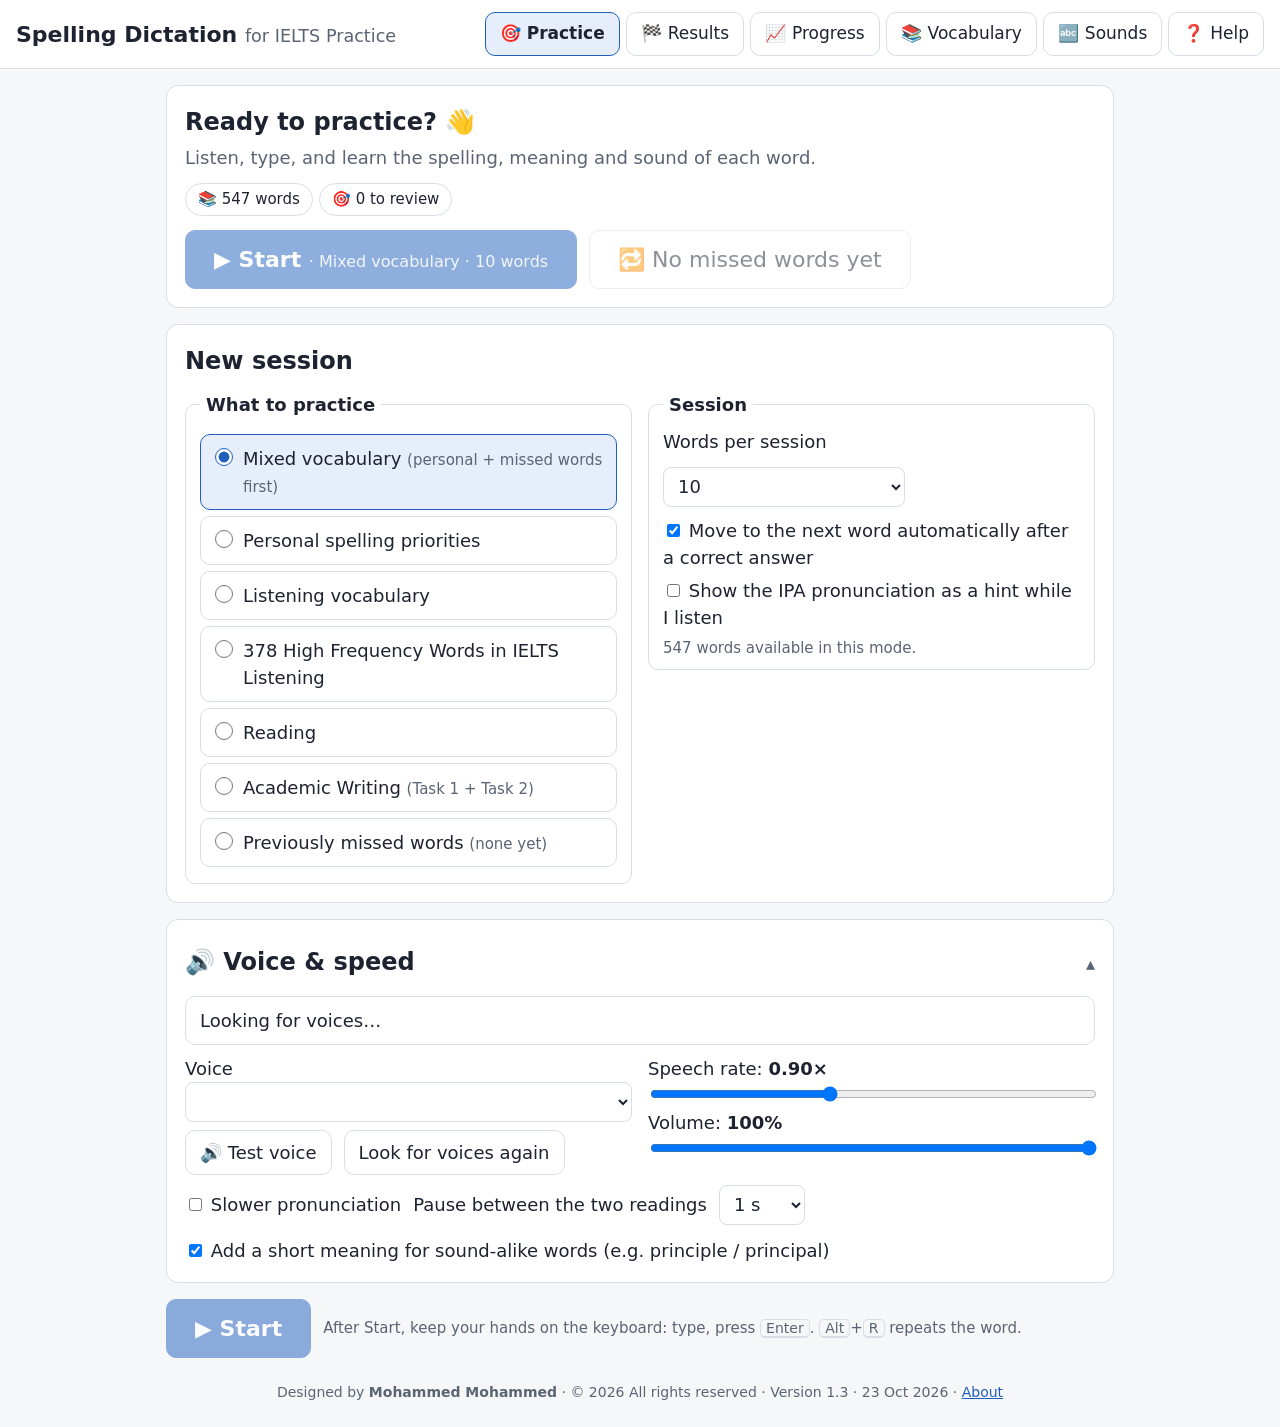
==== commit 50c9ff4d: "Show the app version in the footer, About and Add-word window Co-Authored-By: Claude Opus 5.5 <norep" ====
--- a/IELTS-Spelling-Dictation/IELTS-Spelling-Dictation.html
+++ b/IELTS-Spelling-Dictation/IELTS-Spelling-Dictation.html
@@ -492,7 +492,7 @@
       <label>IPA pronunciation<input type="text" id="addIpa" class="ipa" placeholder="filled in automatically"></label>
     </div>
     <p class="muted small wd-note">Only the word is needed. Empty boxes are filled in for you (highlighted in blue). Pronunciation works offline. Meaning, example and word family are looked up online at dictionaryapi.dev, wiktionary.org and datamuse.com; only the word is sent.
-      <label class="inline"><input type="checkbox" id="onlineLookup"> Look up online</label></p>
+      <label class="inline"><input type="checkbox" id="onlineLookup"> Look up online</label> <span class="muted small">(Version 1.3 · 23 Oct 2026)</span></p>
     <div class="row">
       <button type="button" class="primary" id="btnAdd">Save word</button>
       <button type="button" id="btnAddClose">Close</button>
@@ -533,6 +533,7 @@
     <h2 id="aboutTitle">About</h2>
     <p><b>Spelling Dictation for IELTS Practice</b><br>
       Designed by <b>Mohammed Mohammed</b><br>
+      Version 1.3 · 23 Oct 2026<br>
       © 2026 Mohammed Mohammed. All rights reserved.</p>
     <p>Listen to a word, type it, and learn its spelling, meaning, part of speech and word family. Everything stays on your device: no account, no ads, no tracking.</p>
     <p class="muted small">American pronunciations (IPA) are based on the CMU Pronouncing Dictionary, © 1993–2015 Carnegie Mellon University, used under its BSD-style licence.</p>
@@ -583,7 +584,7 @@
   </section>
 </div>
 </main>
-<footer class="credit">Designed by <b>Mohammed Mohammed</b> · © 2026 All rights reserved · <a href="#" id="aboutLink">About</a></footer>
+<footer class="credit">Designed by <b>Mohammed Mohammed</b> · © 2026 All rights reserved · Version 1.3 · 23 Oct 2026 · <a href="#" id="aboutLink">About</a></footer>
 
 <script type="text/plain" id="cmuData">H4sIAAAAAAAC/4S921rbSNctfP5dBWc5Sa8HE1DeJKvfDo464HSDjYkJlgyJQSVLjWwZlU3aufo1x5izZJPu//sPwHOM2u9nbXV8vP/y+Lgjfwcvj38X+XeRfxf5VORTkU9F7ovcF7kv8heRv4j8ReSxyGORxwcvuy8/nL6MX8anL38Xl7+Ly9/F5e9DkYciD0UW27+L7d/F9seXJy9PT1/2xGpPrPbEak+Me2LcE+NPpy//ePnny7OX5y/PT172Jci+BNmXIPtiqy+2+mJr8HL48vLl5enLzy8/n74ciV8j8Wskfo3ExUhcjMTF1csvL8cvk5fJ6f9M96L/mb7we2f+f6b/Z+9M/gWQ/Z+98/hKhLkIJ6kIajCd7hXucxYlYnl655rZXqfbG4h8X7jFXmccTUx2DVFP4ANlSNVdLS7eJt03bkC4FniYqA+VeHCY0IOq3EyLvYPk6gDAu1Wx10nyjyXR3MG/JE+HDnhVCyi+iTivs9VeJ40KkRf3tViajN/BTpO5+XRv38UnaUT4NG0e9jouXh64cUv4wOSgZhIkI9kUa793cLEgWy/2ThyjKKLkFYBX9ByYxTzY9a313CytSgmg+CKid3udnL+Sg3Rxt3fYlf/TvfPulzMIIkbdTjeCfF9MxTgaK3gQg8MxxZr0N8oSZ9rJgTI4jilNH+DTYWzOs5JopLLbgrIR+cRBrB7KBTxIxsMJcb1we0fdKPk6GQXsA+GV8Xv74uCWaJHVcH84iZk0YpcFJg5UuZgFbngTyLlbrAKbRpNil/e7BnkwaVkNW2oHcHEL1NwzG52mvXGIpGMa/P20Qobl4yghLuBspqJGdsbAfQkvzlYNvVghx84KFTPKw1iRxfysCNFWyrdcrqQSCjQLxA+mf7WqpRQkX4vHDgrijsVOIatZorcE8AH1B2KJJOUjAolcp/tnoXLpqqoWw/1idJLQnRPfaNEtiqlWl8nFf+mPWyHqJ3Tqnsqqgt3lMCHetO42L+CKRX5Xtt6V4viwO6TjGmJkol/V3xfEefHrRLld8xW9i5gXgP9if408XiCH7xqJmOa/u1qOzosdLmvJ4a5V39L5ltUsN9s3OzzrrPuyHJ3NWG23vN8xYNqb9Y8fzqM2uXmRn3lmA9JC05Bf93tn3S/5F0joZCHDnK12fEtp5R4IilM06PsdWxl6AvTHd9m0qqZSK2LpKgMsdrBDPY5PE5XV6okalffIMDGNxswvJbLAMLOU84HLA4V8Em44tmxSUjLpCKTlUbaQTldsode/[base64]/o9Gxk3CVpwN1jEEN1nSIcguE+JEduMhNLYO0mE5i96YE1YjLHoX7pp6jgzjq9sauk7I1OBmTMd53e/EX+tbktSRBnPQ1CVAMqBeIyP6np/FupK4ApUN1tpiuCjSx3uSoVI8XLjCnxjQyDkhRYPQtjLC627OaGyiphUZaaI01eWOZEQ16rR59avtJ6TK15LR6CtSe5UTrnftbkvYRmoV0m6KccNwQXYB4hYI8K1ASBSvdxVunckM/BcYBq1Nh1LFyK3WjqStQTWkFkS2ncwl5FKUqs+cRRCNkN2NbZvD0vYkZ5WDgidS+JknMbgj/mqIhDa87yMF2AChn05Jj6eAcWViyml6xnpWi4jlWIZZ5WZUyLiGAyyQq2M+B2gQCeD51KJJhepYE6A3T/mKWaa28Ue1CiJURhRKiHnZHt5QkKgfd0VeNiyDJDcX0SnqlbO/P7lWUfmTaH9flGlEZN3PAVXlXIuTiSpO5+sFhDqXwl7tHlbj+yM7qoZCmP5WcGXc81QQlFsqMGCujfMshBhW65/[base64]/a4K6xrHyjh08B0utBWStzA6EtkJoab/DM+p1q0mJWFJmLjbMMErlrLT+8PLa+kMlXeBGW8q3HL1vFvSHcWhWlAuVnRaJdpOCy3x6X6qu/M4VUR8xLJ4b+WdmuRky3+HRjRG1hmkpb0LOGjfMi13a7/B5a9Cy3qgnZ4EslVAL6oJKcoe+op9YUMiks9NsXVstO+jOL/ZDLTOSHY/RDGq9QLb8OokNOIPDQGhywdwY4xWrc0TlV40K1GgAxpHxf71UkQavl15RaB6vl5K5CGZZTaW8l9JUM5mFv0oy4ZqpNCYXUbqX2SOIIyHGUXwY+AxqmDuLDWSKhgF7xZ6w4HDkooujNGD0jPDy4izVvpGsD9Zad546o3CHab5jT/X0w4uoZeck1H8d8Fxk3szvf2wemKL0w3CsFGZFopXcGnpCxx6BiZbau4P9Xt5v2Q8t2Vp9bK0+D8+34Q8DIxEmE6LrbapxttohfGC8USxId5azIirhA6N2/p4y3eM8MsjiJhEsPCfclK3DnbBlNG7GnDgZMCccqrRDnW7KbMbAL68DyhTGAdtcVyib7JL1SmlgQthU6/KaVbgRJQEI3UpTc4nCvaWP9UynKU40iKIlssAMW0s6J1HypiVrrU5hHGpqhvNVw2FOU19p1kvG+XVWGKo2hjmegJFuzRs34UpKs15tWHzzYqie/HPmB445ufDISZT/1Qkc+2klQ+xhN48S9v5+2mA15lU37zhdjvH3U1oYv6L5PYIXeErX9/[base64]/[base64]/[base64]/Gst9XWYz7/WoUb6eAD4v/GY0cg80euEhphJJTMixUlurqLUbvaAl5Mv0ZZZBAq16ccaI5v/z+B/pvd7Z7l0svfTvUOMEfeiEstAjxU3gEzGXhjEX1KDYnok+EqUqcDckzlJofEYwxgGFnE0nsqY0FGqk5ct7Xd43xr41pM8cMj88aHYHAVrm0AE/OInK5qiWGPsFoLyqwnBfCk1ZNxJs1tDDaweplnPjLkeDyJvyMgoMd3bl5Hud8LlurqvEcfsIRnTj0bmouMeonK/d5x/Yd4KK3MgceXikcFaIZzcO2i44/wqNpApGgbsFXuFHH9pfkNC6sY4x1ocZKdLUSB6bBot6bds3tIrZ+x5scNlLWlRUNq39I4HFhu1fbPDY7Aa56eJrYAFHutPZr23y2497/nA13O3crQv3mDfrffcxO8aqSt0C+KPpXzB3nWcf5yElCxUqVPqxihvRG54HfJl8mH+Z7FDZoE93/q3bnOG/I4fIWvUfghs3QS/NTVLLa6sMNSuUUnSskJXqkatWeXMts7LA7tp2aS1i07T2Em+Q/otO/TGW8qykKxlG/ksxHy5Cg7VM89cOw1AM/o0LwyXlgypAx9zpGJoqYCRpSJvE+G9FctpbsF5nbaIrVB9vAz3pcU+7438lvxh3vWOn5FZy8YtvQnOyaywMvrhBCuj9/dlxgFcZi+xtRwyL3zL5S2JZQuQUtE0Bcay0wv8qDWoNq0fO+zPHkNb+DDS1JZP2C+UAeSA3lfTUkbScXKWBsQuTrAPBEYTEHEgOJ6A0RwF9dzNPLRS0WtDI8XiATRXcNonKJMFSisIyX84FpWZfeB9/eCw0zS+HY/GxFijHXNdlCDjmJKcxy32RjBq9Rw7reLiNpUZhfo4n9cZt+Oks45ijVogs5bV2AXet3y+Q2u+mP2bXQNWuAMxaBPUGvgdE79r9LSNEkZ7GCyni5Jxep1m0WQU77C+Zf2W1dkt+Mkwtaq3NfG7RvnWzK+CX1G+dbJpA9hSmmBlQ4KXVbl3gHEvGbXEvSYlS6J8h/MtGfmWxlImWSxmtpwVRKYrmlvat/Rw14tQEJmtbbYGliFqspMjwcw/M9TIyryOZzEgssnqgIA9n2jMFVoCNhuBwVBVSzDWSQrnzMkwONKIgrnZMtDAlLMsFJYVSDhrxEr5lguBPosDy/GtFaG3ypyHmuxDdc1DXV0zb361TFmzgyLOA7EdQYSNup9D16tmWNlVA+25yHLWRpaTtsCuAlnscCG8aDdILZR/YV/8k2YSfw1DMpn5UqnTNNvhfEu2bjU3fp3s5Mbz5ItaYNVnUfTauhNov+WD/cb9q/3G/Zt9LFeO3QFF0cTgzJ3GUdESoRchG7qRrYnfNfKtGXPEncRDyxOSmlRhI0ts48ziVWsthHYVQlpjqjB2Cy1bQG9YQ1s7QpPp2yI2pDbNnoW+0KBlTsddKpEKN62wEyv44jQpyc3XlfbNzSJtpBsvdthsh9Zom4HfMci3vAbcurjZMWFamxomIWtbE//MyO+YPe1GTPvo1oSNeGumLVlNsVPRGvV2+d2Iay+zbrCRgF6n6UX5qOU2gTGCI6sQRYsrs2J6gXBKnAf0Qn09Nz/LTL041pxsoHcdjT/l5qPHqPngco6Zax/G6CbybYb5sOEcWN/SllM+CtnkkdxNIN85jaM3awa0gFXH0onzWCfOCr3hYN3w0HAobm8l7UPXSspyxa+wdzh+nRdR2hI6xILSoKW7Yd7Mi3Ok1Mm8Fj8YqUUc78Mldi2ZV9iyzHsU7mT+GuUnrsvpq8wtiG4pYzYoAHoLNjZVYXarqShX9RIHEqP8i0TgchL1mb1ihDLOo4JtQNon/S7U65WUjoBble+LSuoYiXHCoUvIhbr+pp7VftNIfoCN8tPiNr90w5vBGzXcVPdFXZVmFiWiX42CiSMrii03wu/dkxN96lUeLc+oTjks9e3nZ8uPzKKNpAwZXWAp4OwDpKmTiXr04YqpKqbYix7z5NR9IRk75u+dE+X5rEuXyFgsaonk4I7SAmcJxeFw0t0fB2Y9h1eT7n9TZVCZriYmewJPJPk91gB5LuRDlGtknB51VMIH5jmxgSYNqXRPU8RnGQXEARCEjn/glAggI4oD1NFBGBscWtK3bB7ohlSvhWqFVZ+E4gBZ9QWz5hdlVSGrEpPZ7oeJN4hcukxGAXmFrSmH2ZYQf8/G5itbE5A6RqvpXPAAgtQeZM3XSEUM6wLoQ13vHXxYUJJ2Mu6phDnAG6cumwVULJbHSkqVp2nGxccJT9SAawLXMwqxQBTKDDU8psTWcRmzdQjKw5mvKP8cS4uyY19qhHIRu1H/OG4pHyhv1CYQileGCw0Yna0EnSiqfSm9oOCvORXeUvQyGKtf0tVOafrguGxUumaB5nvpJmhBmN3gB/sJzB+RtmrnA44UcR2IYQE+QzK/AeTpNMP/IOxYJEkejQTPljDu5cEe5qs4KHT/UNTolw/HPGF5/1BNFzplw5K3QJtgeQWIjMalwmGncTKkfxoti8Si/l457My9Gk86yfB6l7N1CPLWjlqzLBjEuyxbkRlYQ3pm5ncN813T1oR9b6B1eUL5mx3+fwnn34Np6g0yyt3HAbEYBSO4+d55/gWn0+9lvou8eVWoTEuC4AdXSLn4OHfKsx1yNOI8rL7naTiZz37gyvd9nedoS32InFqghdTVZqXz4uMiQG8YwdTzO2lCHAB3ZzWYZEzDFIN4Idbe4GgEZOwPA3mFu8ivpjr1oLPVCkYMWYZXtMzxIteBSwlqlqRY4IHkYE2aNUppHzhE/HE9LalhP56xQBTbzAucTr22tN/yLPQdk6Jcbg1nw6w1pTYAnjqmcE/lE7L8cX+pnf/jWvoLCfJo/Dg6ybdEZkyxpRattRAzpVctu7WMiqgs66GQDZP1vhdQpjAOuFHcmjecUIHxLfUPxoiAVWt6fO9CoN5OBY0fI28r6y2LvcnA+12Df+epBT5eBi1QWJbdpaWZ+2lSLR+HqmeB8mrB8mq1YlURghXFGB8oHzjNmctQYqVtgZBCshpnY0/jpjPK7IUaxznMFUXUZ+ZKw06NGmpTYpKmEts2A2jKeb0opXpKol2Ufp2M2OuTptNh+o2ttcEyFvW/pr5jq3dR96gImLsdwhxq2zDOb8k8sD44VaZy7GvdrepkjQQ7p43JMA3YB4JJqpc4AYbEdrJIV2Wa2pN4S7Cp2E7dZaJxAfaBgA3EHjHX/ooRWWGjp9in9IS9nKLD9gHEmgLsjXiGuQiopbXCKXAZ71G+q3I2pe5SDAdvlEA6uet5b8vtWqACdP5SDCccxUlwQ0mYS+2/[base64]/MD/UAsHI/EOcPtYy03iiWAJiREqINYsn/Q30i6mASOIYL7ou54+bfh7kQilfq8VlhULOgmVs9WE9D2kmpJ1pAiP5a1ASZ4kJNWOuCXrPQrF/jggNXIZi16wWGugW3NNfL9eKeu0yYC2f/uRlzo2ndTHWlQWVbVmDDFriLvC4ZLFTJlOF82tCrvDhwJDasVkLw7MD92lZ+TLbJuy5ohPMtZHi65X5zX9VPuP2VX46T2+Vn8VNamzQzKl7QurJfivpexIvOGKAq7wQkl12AxVTUXBxiiidv/QhzeuPWgUPlz6Z7Z3GEX6g/MdKV8WrDYRx10WkRoauItZ/IMFXa2487mKJkGG3E5JpiWe9FcWc1+gYks9l4HwISEOP6GkSZB5v8ICwmBtkUJx329T6KAGkmACMixFRjOWeSeZhPANZbgaheKEY1VCZhxOb35cNeJ7bThcA/pka8CsTmuQ1ErpOqa3ePtKTB5IHooyEppfjMolLuOCofdh2VqGrxfsr9c8EPa00CbwJmPO0Y87Bj1p5qjMOhxgynF7fpRTvfAWY0NPxQIi/TfPxFMXqS2E41AuvlLTDFf0ktUNKUlh5ldpjljAaO4QkoVG4Xx+Ojnd1VNcEsGzZDnRBuWbm/jcyS03FutPbycZTZGm9LypgVv8rC8i5o5rm4Px0HDH1PGfMOihAIDDbEjeJegOagZ15STaKDGyOeLOYYUUDUz32of/bBIMOH1Q5rb8NJYxy5owljAk3WKva2GSHrziD8mMKhRzW4q2rMiONucoBU3gNF8bij4G+VEZi19N3286xSYO9FZNpxi0waNfZStbUo4QOj1mup67h8IaL0UnFPJcxwo/gT20xW3j8ggKFGoLxHdbiEVkTAvL9UtYaEZu6lqizKYEVCGC1pY3ygfOBYBpc6qpNRK4UGiyyM4qs4auGLn3GwMPSBcj9R6JY0TdA8Youh3UiJ7UaKMF5yZage+1/[base64]/ZZ4uLB8mX9RqXbK2Te7jAL1hr4S/xzq49DhRPj4yN55r7uSCN6LQrLVnipbH1FUzx3GH53oy97jmZpBUnEfuBpFZOWOKlqiCJR3vGXfmQFPUFaLau7hl0yCxMoLudVEx7llZoMNmGjYiwC9m6jU8K6iBXOAMeFZke+fxl/MPrJeFY49/cekMZFLdBMUGuWIDgssiSq0CU7SMV1e6wkbOqyWvUBvaxSUXL4TgbEacXHEuQ0L6CxA8QGmEDwx8KdGhsRaV7L9jSrtd7D971BJXDuIFJHZtE0rQZlSXQalCHlGuqxzNfjT5qtW3rP3eQTz6Sr+XtWfZZd8IZeqeYUn4KO51JjEVsdI/Iowc8l9TPZd2faYrR7jXWEpqrjsMC5f72EFeD23wMMYHCrH/q0asr+8mJjMTBTIPQXhCtbrG9ajrT5MA0B0KjANWx5+CY2F0l0Mo0z5JejL0cs07GtevrwPIiGKFevE7ul7w/vYOl5EMl78DrcEv2sveLY8x57qOw8K/8Av0t9cyiSkC9IZzEjg9cf06LwzoaADCRoNA+i3rjdYk5CFmnmoXiF6LzVUvONGIv85DrP3K8k2okHFG+i0bYmqUQp6uOLyO9HBF9oACPIzHQ2Y3EHs8wdrlPZSBaPFzovplhScdMNQfSLdYHHSjgu957JiUW6P/dN/DaIo6nnRQDSt2urjECZHqQMKEV8iHLUAPxc6pYvjJ/kRlKCTJG+SLdkTaD2Ge2srssnmvGnKpOR5j91QzPZAcvY2Od3gu+sNAJp5/sAiCiW95xlJpPd5qvGO9bA20D9IwnNXCrSH7o/Qz3VlV3DV84Z8b+5/M//+MX/xv5lQjtxFb/mSIo55wDOMzWyLaWqibXce950Yv/G5uPM+ouvnfDV+oafTM1GtgipoprLzHXjmRhiY4GHNpLk571jKV2hhlyWiwXgMi2OA+KIngTfUPYmWeJEXwxKZnaa8tvPaavZHm2GkcDbDavbcqh4V6GvYCZHIFB7eWQINWOXVJ3ggtLFCWvu25WPHqc76df6pRpWWft1nkbWy00/KB8YHSsFd0pfV7pYXCXmaOhXcdtIXRQXtuC+9ghnFLaExBWUx1MV45Jgi3WgsQnQkO/RmhXoEqtpwP1jjuKmm+kd36p9t1SqcfJ8GPUH7RJKTbSL9lg9c8oSLs28lQT6hkC/Y/Ezrk1fCY42xto399hwz52h2pTCXhK1+Zyeqq3f6RjtK2fwK7aslih/RbVu3mom/tJ32VufwkyIy4lJT0vxEtCzF7YzahOe/HX1VzBtTe/VacMh2gqGG+FSv0bSH239JowdUlbGgogrXORG1RCe1QCa3bJY5Ou8RR2+JDxxYfgM3GVYDesDeiUdwL0Mx7Zq49a8cWJ2q7oCWElqQSPjDB0ZOFyv6u1gWKji5Q4JBMjCvjGS5nQIxUDkt4oUepG0uf2GgZq0qhJ6gbtaBiRjlWgL6gd2WyJ/CKmO9OgSbvrbZyXkOPeQ0dssZuotFbmO8T9X4RHE6CS1UdwJjqUPOEAYhbRRou86jBiiYT3kxnDMh1Bgyp4WJnj8udjYNezAMLIuuE3V3pfJ2Ymq+TWQp3/[base64]/IfodtwoUk1Zre3ZYJzNlhy9TpwUevjxpiREgUfdABzUVlczI254HJWgD5bcyUj5+T1Cbei0FCX0fjUkajWipOaUMeo5SGrCyF7ZRBUH0hlxhSBsAYEzlpQS/[base64]/stkwUq3nKmCS0/SbUJtXlr4oOLtkKrWRP43g73orXd2wm0+f9g0VMu//iJbu0Ot6SuOSt7s8tuwxveBOt1m+/F222+K+13eLWvlfKj1kjcQ5GMeM9k4qWnePk5UVlD+qyuSh/2csS7Y9/eMVMTKgLL9940gadSi/K9OdXW915LAFBLVuyrAvwUioSehAJhjtNaL0DtqN5b7mk+v/qJeIEY7jBmY2hYVWMQN0rUzwPRa28aysgH7qdgeLVNrYCokVG3lO516XGJxzpHxqysO+bSoxKat5Ge8jUuU8rGH+X+ac0qRhRWc5Sk2rVsl3K+80ZY/[base64]/i3yWFqIRjNULZGFpIZYkxpzfRQwDND/9w03zXeMRu3Bhrb40mL9WVbYTSueVWvkHX95KBoCdohpf7MsFI/hbvraPIt1wz/y9Hh9WkRoDesjiromkIkn/tFS/jABDusThLv5NKqlOTnFDUlSvedQvd3eV/DTnoyzod4M7dlX/gdXhO0mK61/G8nnSIa73BS7QKrdS/w9GTyFqcx8x2eFYa0skvXrGEz+xOXfozQGIDS4KXeLxH78ePnjITHs1jSDYut/L357+flqkBO5OnncstotoMzazUaSpQfJAF6wxqWX+JqBpxk5/mWMW+EG7b2VtLONA7ZQT7qJM94TYOZmJMVC+FWD6oYYR4LtbX0T2qlzFHREsHdkZU6uJ8omQcwQzgTEPxUSql8dLfLq4ge0z7t+vvCsaPB87+RMbhDK93FLBlxeVS0o+XeVX6QqSjhA9DuqpC6vMRRq7yUws3Ye4CVbvwkL0dFCxFrEHnL/EygA8lLvZESGO1DlGXTNt4HEq5XMsk7KTDDg4iABEg6c5n9+Y172jvqR5OzfPRxCU507T4OFeS5rvv1dRwm3BAiIIE4CNA/cSZjNBXkDe4gvIAoAPsABDbC9D+O7QgGWUwSYAl9Owmq72RuAoOJUt805MBwAqZkVDyjMb0MBhplF/b/lQ6x4xIGQ1puGXNt67Rk1SEKRGCViebTHyYaJrfTDvv6cEOel9wi6I8CzKZPMpuVbI7PltEOJfpUfyjcUD0VnUiTc5nw2eLAMG/J7VjLAqc5ZuTW6jD2W97YaNcDzPtA7gauma7ub7YsM/5zMgrlFVi/pTUwLEj0309MzghiQ57I7GlA7ycWysKesOlfTvTQonKbwJBo5gI/pSaHatRL21gZ6VvWb2mW8ac0skIOJItZ6SSEwnh/SmODGtVPqUW1wUEWger336gEY83Av7VMxnlh0Kvh0Kxa5o5z9alyOHnT5wFgoEbvXPWTXvdAKZ546SeX2nQqO/NCQgu9CqdelLtpORZYchmaStWefDHSB9YorQJV+SBZJ5BgrU8l9ZM5F4OUWRnBGNVYbhDiNoE6l/OZ3qjPZTmC9sRW/52L2xVzM4KaD7uhe1FyE8gk2HTmZxR81QTbnW4yXjET1dhT1n2nOnJgfKDyltP644KiK2yNaUPfvdbkATJ0EJrhoDR8cjeB88bQ8818imoxSo9YMWYFVrX7AxxCICj3XvUHXIZQiGWH/uCQLwso809ihVeAwEUyik126eCaBs8c/JuB15gAFtaHnbIPK/GKBZfa+19mTTTpxN92WDb0GVg8n5qX4lSYKxxoyHltoo+tmLzaOz/tY2qQVzi+KFULz17kuHsrtR91Kyo6Uv+RgKqesnZ/RegVHlXCeJK8ZlVCGzzs87Jbji8kYEya4FBgXtdw9QBHtd70LvWbAVID0tPJjNemYOSnpbL5qTGrol7PihXJ8oA+rGUy0/8VEW7UOh+rzMV1AXAyAyjxwhLqyb6hF6EyeSMWhicB/yLJf2YQpSf/boFeDc0Gfls/ueCjZtTMW/aFudm3F0pbg3/nf4TWMDn2O2S2ZeNAh3RZJPD6a99dYVIn6GHKp55goWMWHqZ4y9eo3pbK6nnL8ghgMKD7IWh6UCO8W0q7GXa7m1v1s5xqjdQ99nHEkCZ4O8ixM/W4T7zfzzuTc0OSZYrhzBdYIu7jYUHKzM8ZY4QcR1Zrv8aqKOIvDV5ABnZ1qhTvTQgBZRn4Dmc11E33j0lvl/Qt65V2qhOBjfqn42KX9Vs6V37GV9eFHCTftowPlPkpVdsCuvhvCEe0VByHFu5ziuXLlvMtGZlVmSypzeS4H5gns5ccL82WTJUenEY8PXDjYbFL+x0+DwZ4bgDsUbllfKDM1qJmP1z0JovJlsGFFuX8lvyZk9KTcR3c7Gy5Q/nAtfZ4yhUch9ZA+cBZVFZTv9J8KM7zYofzLdna/Fupo9at9S5gtXfZkj6wZvc73+QX6hFb1oHxgUKs1zhf2Of3ACBTr1vwqb3Z3uFA/qPWDgCne51BhF9c8D4cvPpgMi28+kAneit7C7GbNMAeDUScxBGABM+ksc0XKI+BNLR0cjDZciiRwNITrNhEtIB32WREYywWd262mdKHSfdk0JgNL7HcV3dLGRkGZxnERrzoUZD8GCAzRPwuU2ex7B73E2C/FOuHOe17X4o9roYR/KDRkN6i5AZRoaKnnBPgoziDqGTsvmM7aBA9Hkg7nuHZowFm+Lijdo0f7PpynR6L/GdY3p85mF1RoOmIphWOs55dc0o4c1Kt/Rr+podFPgdD1emaihMAlNszQHVN4sVzZmPQ0IvnDjLJ4WucnjbkDarpinYLlc1loUGvfkIvdqDkPo4VzrALhQPb19K18p0GY3xLMZgGXvVMfLGVV1y76/HE7EwTCoMc2Y5d8ZmVqVQRx+s8sxnOQw9GKqGomErp1+a2ozZIOil31FqSKu0gOQgnQ8RgvSoXZntRDCdqHSfhMeRFA3c4iY/9DsdV4cOBi8DrwnAw40KomUCrA6/Xy4RcBp/tfplSUAgD6QOZt1zw0W6YBZZNy4UrZsK6WQhG664xGsygDcbN2mAGQwumfVt/0L5pDBaXdgbuJA9Ic86d7FjQuYByviWfnDrEDKmloJErmYx26EUbzHDJAwvBhPr+wH3ML5dc01cep5tgubclzHnPwt/svRq4M8r6rsPAXS1bmClmXmys6hR8pFqaf0HwY5q5Ar2O78SnwrRVrKyg1Q4uEzygIUg3fSniwMX1pTZim6pc2yxlJl3k/jWetxDpXkZXnvnDV8MKUjN0FDcUpcYPePpvVi4hoqcqV7a7zOdEFGaGWaR8Vgh1RKmbQOkWtK2MkMLNM1rqtQTPlxZ6nEuoZVMvaSdz7xj4mh0V7hHMKmyASwu5SgnErwFOCs6qUjXuQXJJjyvkUfKV0vcg4kD2YLIPCbk5GVLip4MGk5Nk3yD65Mkp6wchRx4QPjA/E7V6cEuIOEFlmi1YwyeM98LhhT+xhO1ZQd9hgq51UbLbnnBpdsbPCpnrmq5vc5XLWmrU5Gs+ulWM9TMhOnoz3hj9VoSxyZeW9y0J35A1yA7c+B90BpSwIwDAm2GzeqH9mD4PN9PPCwBSc5/ZdwWMyJX5wfGKSrnCzHAcCG/EMFjRTiWa/KadlFFYllN7N0wCb0UP+JDcDAdvZGCNVFwW9R3j/c5F/a9djbpnRn/lYwIzPlvGIt0f3ObFSAppFGjjriYtUwvzBsytMrV6RIRri9Fg4SIF7IQW3JqZMU40aKY8kYKeQDdfjMG+ciB1Y1kMdAxxhzqG8DL5AJfJIep6gkBdTgClfUasgJN2gcw3wbpDKISNA0a98C2Zb9l/kEp4glkI+uS6DXvG2+qwc81tBnR5kgeiE3TQNb5zxjHncdklMlwaHhH/[base64]/yFyEr04AfCxJeJ2sGbnYNHfjZQ0GKG7HvsTAZqik8g4msrUu/hKh+/ShqZbOMJKjHd0O0ZnWYOnxIczOMz9u1r0Z0HTU2pgQF3TWfrUhR/iR8e8xeAB1YGj1caFUEoqijBfhyga2g8SviYF5ifbegXzgb6hTMSOGIJJzhlCQJNQALQsBeYMkkcRxOdN61LPhY2eLx0LWQ/AMIb4+DhpfszQCwokKAF9IXi4G3Obz8Uex35Jzl8wd+7vbOLoy4kMbjYh4De8PCih85QgFSLiw7UCtFoJJ/[base64]/foomXe4XV/[base64]/T4kGaTd7BU/PF+i+RLxbM3fUct/b3m7nkKvB3JE5i8cgl7nLvvfzDLqrbe8+uFaARuUdRMukKFzTLe3xL9owfksXn52L8vLC7cKUE8NsVfC/1tvg+bTmz5rb2MG3nVgHead47j0/U4mJH3trFJFZFCfE4vopVFN8A1ACKPncacMFQbVN/Pab2KlqfNPT3eHG/pCZ7hiItpbvTI87vB1EXH9wsH1ybuAfHt5yYuwLsdbVyJ/m8UvQ+2EC7OdO3vcoHvD/1fvxOWl5Z7eHDd9JBSjYkVyot9n5LMGfRz+m1Mo/GJL2DFnmFnljCSlSSuGDAlqkQkp0w2RVVpbNEFSWF3nAOAg/NYUpR4ouQ6pEMRWcJBqKyEs1vWWDS9WfyIIP3b4jyfA/bAnwJm88WlPhMwnt+I4E76+81sXNn9lCo2I4TCdQVpZUoS3+mJ1CV9MVsfS67nOvSTMpZnSK8owfMtM3xJuNZ+o0hhAgsXkgSmT4YwmiBNSH4t2C2TOh2wTuugjx7TcFqmJupjJIwNPS9blYFTB975ZZAoideKERvsRYg42O5nN7vvc+OxiqKHQDY0GNMpZ6GQFSbX/gpH36sTFJ94sbSD2Jvhqlvfsnrhsc0+m8c3d9NYal7NDDgFXmFHla753lAXuFQiZrHK7q3RUBeoZk2PO/TfYdT9IYZTTDq/5owyg28MDik6T1PZo2xykdA0/FRooY4YgWlFSIOX43x3CGAJX4n5c94qSxbk/i5UbNj1Htm9G9Z2Rr6HSONXDPlaaOxO+oXLaHxB5W33M+UzGNBoMgbRJQRzDB/F9ntZwF6w3TmWpsuw8EaAedJC71iRoxgpOJGz7aVTY4z3FIhTl1AXiHt6Wae4C9J3GJvhNrAioBgdnhEXqGa1iWKsX+fBOQVminrSJ/NjcgrNNPndZXYG6GVJG+mPAPXd+dpi70RZsOVWHgnxdKYTWFhcEQ/Zxp77p6UDdWtE3ex72iTypTA0zigHwrps1YKrQz2VgNgoTWO/cyJ036mgcYhYBQpcAQqs6rouTSFLE8Qw7ilGqN6W8YHygdOI0SXN4ELtiwWzG4+FqCIlTI5nvhANIp7LQ42elsr/2B+9kRGzmfEAyOBmahCb1gjhc0Xwe/GAXmFNJ1PWX9SrdE8WOW0/wdg5FJrdnMe0kxP1bDmoY5Tl37lmY6ywVcKkfosOZ+0mB5kyZ/qA6nnTM0Kkb3TCgGoTt45zVIwzDQwvS0TLPVab35y9l1d/Zdu2t4bG46I5OyjU8gDfLPPWUBeIT0JR+70xJ1hb4S2D790rE559oWVCdPSB7op3PF4y/hA5YFbKmMhg/CBoZ2VtariuFDIdlgcsxmu6jWP0BX/+UDYsNwKd8Sc/45tuRP3eL4MyCv0ijdEJr9Qs2D0E3rxEzRjTfx3bRCP2hqAvEI1xXCrayJC/vH7aKJNlfzGOBChp5RRFw49lE1qL1vlzkOZS1QI+pJXNSlXPQloQYQswPdzMbEpV6Li8sOOH/S6d7kqoGKUFKEVvi/GymPSelXcQv4uwWL2Xv69d8IC+/sXt/hl2dRP3Fg6G+f7k8xFy7cTNaymv9wX0yVVTjFMDmZRhlmGaOnvI/z8tRddd64pYS4hMjLwLzwXdX7N56L+wsG/a0wT/pr+vXd2Te1DRO4mHemHIf9CwV3LHPgvvPRX4xNd158nkTTAW3DEV5Af8Nh+hN9yLxq/h/CAF0uNrMB20D0+4FkqPp2aost6mC70E020hu87ndE3PmCM2f3D1Bd0PBsZ4BOcAiV6D3d87wyfpRPR4/3q7quZgHs++fugz18/uLt6gQ8/jbpfsW75wM8wIbce9MvnYz7qogo7Ssb0dfZB7avB9k5wNOZTRT89DPzArTK+bgnxhYKhwZ2HgB/oheizD4W+1YYO5gGPYMLT8g6xucJTAA9lgew9GI8urvBJtAeZCcAMCtJDOb8DuEy7NMHzcngig7MIiAgX37oej2ib38m6cvSV78heFSYzL694++kBb7AKWNJoM52jXEZNB9+qfXjAMx4L+zAXQvo5/XzCDkmxL4SO+YXQBy57jDnjfPBT3H7GZ3RSnCN48NybkLoLZ3ymDs3nYSM1Yo5nJpvOZJ+B/8Ajn/h+pkh8C89DDxHQytXeoZQmr5ygnVY4a4MHDPAVnAnw41QUp72DZPweT8JV/0ftT2EDv3cMMYm6h2mLsfmtjA/[base64]/TvZrWGe5KEMffND61V+wNafBfcw0eH2SGcR0HWEqVsBWbasq4MWZ8YCuxImUWHmoOLjR9E03fgt5N6NtOVuEwn2Q6N7WAftDWUD1DIK/UmpaNeowJ9QFzF3MQlLAbH9AaDlgKYiA895T0sJtFAA/23dU4MuzgodNw8ZwuSmxoLh0RE4pTtWIvVRldAJBX6DS8VJ3pUVhgjHhGYINYqcT840I3KO4MGGP+6hI3uGcBMZUnTjMcJoe05R/YOHJNk6AX3rA3gq9pkrF2KFxgWhwcaRHiK6JslHlx6pRwhtkkV4xAh/[base64]/yqp6x2KHugBRX+YTyNU+XR0/1NVxAiZY5pG3irGvJkSPQzAIJran4TXMrp43UKtZbrHBUQJ9942A3YvA3DAL+1MRGSw4nnV75bvEmFJjUowCZt8hPvA1LKOcevpl0jJlsBTc1RqQxX/[base64]/R5prF5OOYEVs/rl3zuLa+pzfWAHA3Oul+tODUB7WOFwQq9aLo4QXw6h560H4y5vO3Fc/jJnw+DzIjN+bpcUCorEfJ+HDCflMJOt6fFB2n7pvpD3rn9tWRR+0ed3I15WPkyTgqTpOANQww6mAFH47AuENlfmDzUAjPIfLeIbXYGBORPXkn+fBRu/Kwg4szHgm3dtnuSUPFTD7YViypDQNOaYPvNyY5njqv9PMiSc4LNYJYJT9olcRRFH49tuLtQMi0VE8pqxXtrcf8QkuFT0pAexp/zXsKH4Dw4KqAotYMuThIAv4Fz3rwMz1mgAc/PhTBGI/ag+/wHkng/JbMWxbPjIN9l+iRCqV98Fdjt2BsWODYEZSy4yMpQKupwkKTtUIOjg80JngFLxl/WxrwiuClaH2dhCpfNmWfGXeYYRnnFEnMKYUgZmusqlWGM6Iwy/[base64]/2E74uXuGjWlFyxUxyVCGZq25GXe9koE4FsZJHA4cNUxDcV4Y5fdFP95wl/HRP5bCzCW365IITLveXTAro4Z8ye41xeMC4uuUYgb+AzxqTvQKmSqbJC9RXmbiM88MJK62SP3EMloFyu1C32SvHRnXGNiVKUMPp3MnECoJf8LKEL5gwG0rxNnMyYnSWhYhRH6Km/cqSDpV9P/no3tI5zjAknwoVOWn4xMXtiprHTPGNYk4YPvFKJqCeJBWCq3MVFRFAAttRrPD5GM3J2aXmo8cwesJ+H28JL/DO0lHyERni9ndITtyVjvyWhypxIPz+BM8sfdkasGh8WzQ4cB5tw8GT8kA0Y3/I84kiF8yc0oDjXLO8UriiH1R03HrFpZNkMdMSIvZGMIJPLBX0pO47rmWcJY/HfUULRRNFT8yeR17PwGPnh6gQFHXGqjcPBbLOjjnmCggVauBD5VFOlziU9Vsa7PAnVvOapGt9xaszGG86O77yU1zmqVUcpRduh5/s8n7XYBti/dRWeBcxc/52pabrnMjASAEnioDqQ2lZYFHQtQzBv2nQpdkeavbVy3pd1Ri0JeH4gIvxfieLNzvB2bZ5lYs5Sgon3/kenEgsij6rXk6To6TfGnIK1tcpGPbluELSj/DlUGXU3Kk5RrKSFpaXGh7OOPORW4hULPuXLkCsnvRHJ+qYSnWfzT4vVZHra++b19Sb+181FjzekvRvg5lnEPtc0QHENT5EOVe/yLDmKOdbEq1VvMlVW9dbfGrLwvlh2CvGGm/S53CUc/bMITfXYarvIjPI6Mrxa4jEOinpu2GsAyy5fyE3JBCX2RTeX6sIfWuAkwciz6fQTgeqkeByyr4ApzIzcMDjVQJXapFtf+bucKA1uY66rsVUy8CccewxTg9HBp5lyI+oOUYi5WRt5mrG7pYytA/c0YDIZYDrS21HxFQsr9El+0Atgp1Jy7SWJmZrwdy57k04Q5lx7jUYqdh49YBW64wbtgeDKP460TCooA72mWG4FId4q8ws+ap5Vy8e1xqXQedmbJEhGTgdwme1zJgKetP7/Lv5RIoah5Kag0r7lmVs1joq2NG8CncDtGCLaebwqbYkij/2iecopVfJxWGqxVRM1zhWJ8yvbMVQw/hL/YP9RvlL435AfR25E3wtodLn8BJ9DQ/oBxrs6HBipp6aR66yM8ROuAwT91GYuZd3JVeGj1X2CtQuL6Wg3+3iEgtt33NxM1dR+3fuyQCic7vUvo2f/d4xY8d3OYsMsFsUSEPqQ7oay46E4WDbI9ECExlHR8+SJuLlGiMytaD3GIzzgcsDpSeI1N5NS0rFOwep1xsqPrRDW4wQC2yI4iqx9jIcUMKN3eQ9w59h5Hw/UZFqBp8XAFItQx8UANYD3kLouaVA+ZbLlVSCwfOedjK84HS3/As59/46UpkZ9/5aM+4Bo8f7sYo04KBQckJzxRaAD8DzSkAyTE912YzfhMdDZViFPpnwgb7KvmEmDD9hVmF2CT2MfnCU0uQu3E5EsfMmNYnbblWJN2CWHGbHjzzxHCgd0En6LfsTyfajradsqN5I50F/PWNCrYEboZI0rUf+YcMKxzlT6bE0v9kwAjlW59UOuxjd8hTktYqqka2/Dm39tbT116FO2kuqVdyTquzlJWkIxVky2jJMmXJMxKrQel6aHSr3mjvUpt5DYcBbDTYfLjdTrDBqVH9MOUXweP29euDEPaJU8HUzTI5PuUjAjUvg5NiQznP141Mk2JOP9WMNSvCVM1D2jgVYfrsAHD5eYATewwN1x69pGOmDNfV/oeGdsxY8iKYPNGR9e9BBZMwh5MGZzS9ms8GRGZm7f+L3LasHXtlPxrizX1XS+eOHUzKYVr/UayyA/VoQLNcNH81/m2SfMnZA1S98r+ddkhccHatfeDbgXVK8RwdeoceMKBRbaXo35V7CRdQ9iElt95Yq/RKT7ihVU2pjZxTna3x+9kCqFb/iUe3sy+CjGlAiO5PiT8KGGwoqIn97sckoRK62VvgEjvm8YfdxpnY22nucsfOocAZBAPPi2WI0V6DfJt0vlH9aKNTFPxcW/zSO/7IgqEs+b5MxbiJXusoShVUWrnXIBPecMhal73W5IT5mzttEPcIiEGbWlbOdh6FuPch0F/rRCVdYKq6XX1EKVwWTcFOw5XxLemWpGl+bzG2j6zggzt1OrvWpPVJeCXNbTLU3G5xPzEKh/SDD0H5QyU2gtsyLn63pc7SSBL1I21Kwd3U9OtKPjJJm+Z1cawHyYbmj5Ox6GFzhIb/nOFgIPtSNXgKRCLx1egfEaB1QB+/cqLW6CYwSXGQ54Y2mylYNMNR/HDid9IGrdd3gG2HFPLY8rDQPE/OeH4YUONTyrNbsAD8mi2bfiL+eE7sTfqKMo45uRVZu22Dc7k5mxS96s26fTLpvjGHCJt1RgOaga3Fb8PghtznPE2Pc3kFzMuHqHCG0ZhI9Y+qGw/okfuP6SsGLLxalYt2wl40mF3+wl63c4lksvdVwIbraZFw4WkuSh2tBajuLJkVIrX5nDMx/jfmOt3DBPFaaOVhB03g2M3YtvWtz3czcP7BuuApjZQPOG+WNYel9um5taPXpXY9aC0yuOLHUknnhA5dvyX9wG/VJEbrrnnm67eF0dRHI4h1WUCp8Tn0/OVtqJX3Sl6aSqyVfmgpMFqhhvCW9kn9aPJ7CO1Fm82bLcvX4y3LUdjEbUytFYhItFzasAudmp66XMvaNFpnCXXvfufQ7ejxvoVdM89m0pOYw+I1lOHM/QRwx4NxGTxe1lA+c+uI26mykzlBHxFxrSBkSEPqi99YVleGtYzLai1jnpFQUqJUSRYDBURH8wZEAU4EJNaeEMF/xdIV1B62eXpWq/[base64]/sGc6M0LYZnnQllQdGN7HDg67G6cA/Dq3SON+SPrBa0mMraWVCED2zdY/Rhwf5iGoiqhv1DDeMdb38qL9lfKA0lvO6UVupDQjK+ECprSWuNoHi0fFAeGN8S3GhBa9DaQOp2x695iEUzT3t2Doh5+zbP0LY5NAo33IahxUe3USIhfuWbRkfKLOlzgz8HJR1lZ1QHt8F/KqSXhxOftVrw2S0j/nV+hglvDHaG9TaJd5ql1h/Z3C/amDfNaxfQ1B0qa7g5l4lRP+e7LJgQ+1rS+VJaNHyeRK6qnThTU8MVarr7ieO8/CqnSr4u6auoc36rqtYAN7hYEZ+ovZ0g0SMdYekwkuZbxM+lUmwi5bQdQVmqup6vqAguNAmQMxJChizwtaVW9/g10vs00b0DlvLbxPdWK44PxF0zF5FXZmjFWNUaBzWGbJ/EZucEQwD5Cq9drFrfYUOpsxrbuJz+arSPXpdn6rWnGg9OJMzAvVPv0ch0HzQdzqSxUrjtbZHOkh4Y9gDLXLtftZPvH+cLJYjrT9CSDyUYFS+8zmjt8njueoa353MxGU68fglb+ELI7R2oZr8RkFHKSW1U/lNI7rR7pfidtDYPJvw4zomYjCf8sYnJa426RVBIm7ApPjeyUgZp9dD41P6wCvDcLE/eOS8EHfEYJ5QRmDaq4osE3heLMX1qcoUYNN/51yjQ8C6Rkes/k58R/3VMwqpnVGY81iknvMUeUOQaxxlLn+QdvBevIANAv2T4g+eu0z3PTfO57rTmOpWo2gcCq8MVri3vY+UvNYoQq1uHOPw5yTuuI8MmiNV2lORJ13ST1zemPPGrcRKr9xWc7TNjTS69D1nG/ygk9jmdWYZcxDNW0pZ/SRpl1y/jW+Xmvi6vZOro1Mn5JsAr0as8XPeniLuKVxhxp5+1dk3zloimFxl9CPpN1a6ud70leiOH/WsxZxW6anMdXneYs6apIsTdcbTibyhW9XofjFnqvElkeQt7tBUNffavuIqdVVj2XZKAYn+ihupImO14y5XcUrZ+JJgZECNRsGsVojMqnny8CuHOT4RjSbNAyd6IHNCCRH9qiLa8tsbFXWKdK0AIX694fJ6jfsJsOYNlOxv3t7k1ONkMKN/ahWPHia2W1KjEgOxDnPrhIhmdY5Ooa+i7aYu+rqbuh0EcdzVBoqa6xt3XkXEQLNq8zxDBOKTFsnt5Yz61RLLTVxfXE7vsZSeHY4V6TQywxLJkgpQ1lORmyZZ7/NEIXIu+2TA08grWBEUBFimy/RAE76tZJtlIu5spQm6w0t0ArvUn5SgMiCUPpLckuwmjWb/sTXgfowZUbE2ox9BbWIAkTfdKZg6DTrixyG2bLal413eb/[base64]/w0/ZUQPyuKD1Ksk7OcFKN71yqy6mHh1CPfpr3BJ6MwFU3nL/Rr14zuEgHzQtPcnnubAi2NZV/GyKdc9O4gf7VDF84Sq8ObGfzE6SC8Tfl1SQ8ECVKF/[base64]/bjFMB0qXuD0mqqjetZYqKLOOcIXw8lF1GeurRxH6mL0RtE2hngf5R1yITLEjutd+zmplvMt6ZW1qaHkT2+8tRsmhy1tttlm+FVPoJke/yt6fLWusk98wgK7sVU4GFfYwTg84Kkfk3qTFJ8m+jkpZVeau5Pgke4xkrK5rpHVJlhkT22sD1bzlgtRCXuPxqraL+xsGyXO6jVKOqtv2Wqz5XfC46mb1sC3fN2EIK1UdipJ7vjWSdHXfaQVtp6ReRf/[base64]/9c1fUCo2ix0M6Od5YKHv5bNSwHbdeNuuH7aYLWepi3cHM7yksK+s87kJf6yF218vdFacvcH4ZcFwG1rnj2OWkhU/6hmZuNfzBrPtkiRfl6rLiZQsMuHvhC0e4He6oV3sNkRi6tdvwoXDnn5KHIL47TXU5rFlmkeC1ojt92Nr3mU+rJPH3FIWg9D3sWr1PuWeCEPDRjHJCPDJeoSvP0akJFngweNxU7w4l5WvL1PXVGDc6orOViI2tfVvaN7KQWk9v8MizKwdg8jrYer/UKlXLqNWP4OrUILvBFQcBzhaWiY0V4/Il2NbnbpYQ1NnlYZdac3j2wXqy9FLvHNmgzzx8v4egJKjNX+Z9k8H+VLDsUF2QnlHl95yhZ9vT2jhC8ziNTwoDh4/[base64]/flKw8VyoQTy+Mx56QOq76sF65tO2rx7/opPN1lY4gLjhKSFGbMNBhGPIxuEe3atkdKIX6Yi5Adqc2FW67abLRtTGOx65mPHmccVZYXu+aLN7lOMHqppXSXVaevZDb4f5Q9amH3oI2Z8wJ384Hgz0PHUcegZxaB3Dtl8wjv5pF+m/wgfpGqSp8Z4M2oWMVeen6RmEO0xQUn1vaR4+MZvq4uocn6JwePjLIDs0MUV/JuhhF2WSdXwiLFJUK7pVhDlxGsVnaKFzpjRlM5rrl31T/bbvnF+/[base64]/+wFfPAzU3ymtDAOnVGX3FUf20o7m+KtmhFEOWyoqpxOMLkPH+IxAdrbEp+iAOf02GAxwjg9Zypp9/mesTGgAa7w3LXasulJD0zKuYUY4V6A6VYN2hAuWJ1ZMfmvYzr2m3V4CV0DbyQzPVH0wMsccE9kaU7Da8fn3cmEVLTbac35LB7a5fdzg/l3aZbj4oJgDP1QB4doOv0u5hHmH/t+VwctlYv0Pzs7Bp9yjH57O5rdEa/bsDvp8TDPiKzjMjv2u2jRMfSTcTqrBz3gVOuz0VmVddDYj3gFPOzQnM4sCszrQpCMGr9nNe/t1xrJXbLv+C2BCijO70TIHAETf8hMjc3yt+PPco7UbxyRhvWqqJozej04mhnxzyaXvigni21i9qSSKjQbPQj2oZv4HvQ2WN5Pd60+7loJlbeJ7br+I6/6ZB6heKxY722Hf2MpoxPlDrQOVbBvcvlUs0wCfcOMLCmbBLfLw839KrLcukVBqNROVMQayIRZH0FHg1YkwqdlZd7lMRzdSQzYVPnUZpl0fuBLFEpv+jJ8TteLjIPOwtOWUfPwfDPHbDQtEPRQywqWel2v7Ko/tgtCm4b2YBetQrWFhFLVEFJmmphVJec1mpmty3vI1JrRcshLzVCxbGlf/C1S3XurWY5m1MsdLPlOcjrcVBvbpbuwK9YPcvxnBdhSrbtMWmnN+SkTd6FWxSvyBDpUip3pbbBMd6aW+ONTGnDWVgmCX2iXmyZr/erWYGtFJUsyJgxuWvmZaMEFb81YzFf793dprmV5BQ3FCJRcLicTo+4lCjT2KnfBBbAKLMhxzm+q6DgQz+xPAnmzKPYlzaJWD/EfNK7TzDDcQ0xpcmRX6A/JEyhyt2ihmmdK/SmHM6e/Vy7vA5lyjl46hzl+GtkfQkxkkLQbj0nA5jGuH6Ygp9eu5UZ7pSxchBZzpIP+IEKAA0IkLViRxPKysxUlzTMSsFkH6KA97xUxwtl7Uk9UOjVan7IrzpdE6PciOAQgOEkoNrmrgi+2d6QksLPQUhyDR1YXjmAYxWJYdTMwJjlVsHceuCW/VghmZHh0cQN0rYeCqMDajGvfBbNt/S/2TxOu8+Dvbw3XQwZkdjaN8vRKS1q3X6+UIliFHBhhY23l3CHQB61UiB9yhgk/wo/eg6WkKNFrrTQm94R0qs8pIUtnFoOFL5Thohsb0Irx/N2rPPZQWsybVPl4Uvbm2/tmWM2bKvkRkJv07FnurXxtGmsTtW/5Xlm/7mra5aBYMfofac6rfSfKhB7QfMQhSP/S6dtf5xwcYManqEj4zdbjm/JbdetJmxk0x8FfPntDdGYf/XGGfU6Q7lW651+c/sbv3/T6C4OiWFfpl/aTMFafgUjUMC+Bw0XX1LQkKx9qvcO7el/M/cui3LXJlsurJqER9Z/StzPACo9vo9doGBDFUBtHkws1QN+cAmGQwxvauBRbeozbPo4lvw7GEaoqF4kamy2buc6BtiJB39mViV5ld66Yrf6Q1UiJKQFv6qWYfoF+4/FiTPiKS6/TDn6/MpV4zmvLosJvtmoJpxb9/KG/[base64]/vEs7L8BXR83TUfkMULDNyZGNAyW+HElPHlJammqPUOLNxrx8wJmN2Hvb0c+lzvuaT8i0fyAt1Sc3XmtCVNiC8o5VexpQQ/rGJnrIngBLGjyaKzJoy5HvlgnRKAg9mw0y9Y8W9jDXJCJbuZhzHsdg6R+uC/E1lr4AhYbjfx4hNe1h8ohqAdnQeRDpmT1jqqHOpo05Zr5hdDHcp032oq2KauSj5xqih18MK7Vw/7pzyTij2VNkWXqUKmD4++gS0rlDIv7n/mxRKPNH4aEmEjOEm05xzJmqamKR3Us7Q9fxuqmfI5iUXAi7VzmqacYmgOGJ+r0RvuWIIq+kdTgOlX4pON1KihB/FMQHLWyvMamOPEIHgI0Rz7SIY2u6Cz65K9XNHoptfhxJeLyCvEJmDFOPqB7abGSqeqEu/[base64]/pm8d+wio9530jVNxxWLpcXm2bkrtv6LcIPvJN057yRpzKOKvOFxGXBu+VcwZVo+dCI478wNBEm7fmO2Ro7RXDIMGRJ6x4Ekjw5kRcWB0gtOzQ0TCrT3X9xYWOHpGjlA1+ikNUQcmvZ4s6MHhw5KCx+eDltCiAaWWGGW6XlOd/pXqLAB1sV/1M8kkVAP/VT+STMYrVudYQ10wn/8WDUhvDKRvx3mUf9ZJ+1JCxmrOki0/exVTxjQrY1Etp9r3ZHwFSCCeR02zDtdDl6xhGWvYUtRqnMhLsz/wGA2wIpM9gVfkuYcsnuZHnG7wNFqa6UC7LNwC19/TfjR5kyix0u4WY2KhF/i3rN/S9L4o73R637/Ud8kC5VuutafrKCRz43RS2o+63zTsEgcFtDfqR+XojD3SlvZb3u8YNO4n+/w8A858Cdu/5D0TsFwK6ePDYYrorPcFkPGwUqgwWjILxeUbjX8lqmO4diB81A9XD3aN/DOz1h3rNngOrEo1geptKd9yW6ctF6hNIALWdkKK1VLI/[base64]/Ht9WWsul/eksrnjWOqY/FwDLgWHacfy4LBo5PihPouDcUdBhv4PgVID86zQxDxmIN1MI1l27fceBOXahXPMso/oOjDAqS0RaiZLSnJuRxUXK1pbvhY17YIcg4/TDc42TcKXZUIpmyZctuoyhzThjCcrV8IuabsHOuLA7GmnabW04Eza1DoZcRMXDYwuvqrht3VjOIoI65b+UwREyniwxKFE9xqKQ5DRifCESGs652EWTOBHpCvmlhhG9aOBc2ZLHFvvgb7Q4HCl1dMvBVxDw0IMO2/Mgb7+PmPQc5IBsoD8fNicpfRIgMQuVtlDEuo8zjsoJP11KWe76eZhOePA3Oe7wJPl9rZ3YwgkywIV6FN4ib8PM179dQAHX8W1LmNxQ+na9/cDZuedI7SovJDhXlLia3k2bJ1+jS5PggKzk2a0Pp1LeTDElHnmGpyMNtgYP0pUxlW2tfIqVeam1LbPiwbRG2bDCzwX0Ds3JZG7NCzmyWNGASdaScsk0bqjGgGdrHoAaM3ThL1HCPu3FgWsz6QEHDXiHOInJnNvlKNtyLsGGZrmzS3tfgenvcLnJG7sjRmS1vb+0bT/vfjjsYhDt7llb/5li5siovOWu0cIqK88aOrGf11Iu/qL6EC6virwPVwXMX4WcnxU9u1nJwIQcXne1SVVdUJ+VWcvToX6SLLR5TvvSkqN6Xno7CZgnVDNV4hmpki+BLobvp3nmqQplySZPiihprHzIIwJ/eEt6zXneHf7JeZ2haDGY2tcQzeaOvNucdbrjgZPDEWQYR3ujVuSP3tvfVfdW8JmyJROaDU5whgjpPYijQ7Lkdzjr6IV5z9vIyhTILTl/IxYCLL8GZKjIeLvcYUmi5KiNGlyemc/IPzIufKK+t0WevLDIQvnfOy23dSd47P7roeJ5OpehBPxdc6TsfOsce15PW9ymUb8RPHayVwGG6N/oSdmMJPEVnEWaOO/vWiX5HhMh0niIziAznEqKu/ota6lt9JeMkv+RXsmBESobfnE/95jyI3Ebi/dSSeckugdps071Un/mCCuXSg7Qi1IQMrbjveD2bQG2ZxXcGdfFccxk/m/i3mo1Ol20SOa+ZbHQQe6v2Dv3sy9S6hi0CB1KiVKIg2Tr6wz/[base64]/yAtPnDAd4KdAanQcf9EvfiZa9mcihOcYsfwsVuaFu+LUkkpqUUxHfIOiUGbQqbvrmVcQLgqHd6kPScsaVccT2FGqq6GigtfB9Z4hpOvTuAzv+KjIYT8XA3zYwXBbR0jxlD3JCZ35iQyz6J45Hl6+u6muYjM2jEgj+BP03ecqQkGxwUJ6KJh5pPRB2WeF/XSd7yvsLiDlBuzS9Rixycd5r9gDLqjKMrVkKIoOA1jpwKdQRBgGsm80pff45XRDbVwjosMIylblPakNocYm4T7aW8/1UPO1jPxw9S+vKGtWNhV4swSxgnNiYDkJAxTUgJMPhUxcMzPqtePAUE3EpLW1/njwnXpwsnYI2Yro7wHQS7borPVlrOo6Kj+2VH9j47+gfLtQdHNwJMZ/hbikrB04Lal2zLcCwUauK+X9gbFW7qudqTMbYEbjp2RwwjPKQHQ4nteDVWrwN/2GXYVFBjMM1XEiDWBb4afSFZTf5iFcC0VYsYsvAW4TA/UsUzQjKETOAjj8DmVjmCDjwr6umHYPJKEklQeSRIz7fnHnmC+A12pvwnco5fpHQwvBAPt2P1DOyjAR5nZdPIviSPVkOHgBJtofrrrcMGGnX/ZSzumisxFZOrIXDsTFEiMf+INKL/wqgRVs3Dyyy0qOks6LscHh5fGCRZCblepNBxAAAOafi9jsv7acc2/[base64]/PAJXlvpQX51kc9xnpJejtk8gILDIHxHyMrO57WOcDBR39MFJpDY+UoHfBV2AdG0poTCTCveDzZen0n9TmeB2hvYvObME2zzTpsVo/+xqj94x4nn1rp5ENfN/59ls+Z0/79Vs/RALf6/i+Z/XDP/P5bMP62YE9894amHMTS7wGza/pX71ohR65+p7+Z+YYYCi+OT9OTslFPLwnX1pGeurIczMPyhTXylAavpr2wMUz79QBQE8cl/5XPYRGxTwG6ds8P/CvVl1x0TOiq6cl8cNolfiPjSOXjRORlEjr3u1fl7Ke0GVeCckqk7+3Mqik54IYwIhf5VatuE8b2SSDqGL1GI3PjjcCyHIXK1oueBNJl7D+3PLjR8AXREIW5SCzp672P/VBJep1fng9FvaSQ8YxqgyHgxXqZdMNo2Ehc68u8cXho5ZIQx05jMM/jSU/CsgvEKNIrMUa0S82hr1cI3R7FWvnlkuPnIrODqIwlIiyCum5iVOmZuw/[base64]/uiFsKJ+6X1yO1UeCOVHjsAOHXE+TpwGf2u6ZqJw8qeIBHi8zeGJRznjEJ3+TByPKG9sv7j7RaTRUqZwI4ivI2FFK5n3dvHSO0DH4KBa5n/dTdZ8kUXdsTgh0l1NEoK73ynM39e/SA9x7HWKHIa0c5df1bHhY5UWmtlR580ZjQvr841nwGClD5xtGa6r73cgUMk5KJlAFpKTLXSIJStd6s3agp4MwaIy+dpW6kWc7VaTMKWwhqXjJmxqnINutNWL7vSSfqBja6VA1pjM+lqKK8QH0Fg0/Kl4xb6Ca6wLzHuiBAZJnalKeXVuc8ojeAlmquHzyqeFa+XXJ0/DKYRqt0aUUbGq9YoVe4KVx2NaBO1VheSNmJOIWlnso4a9EQyKQu1ipWaNLO8jh99id2fg/RTws2fMl8FdgKftKspzG79U7vQtma5xjstuXUOn970qAzD1oqYF19w0l3dcnthoL3Vim9ypgOVaCVNx2lCNZ6Lak6nyVhOdT9NODjxN/ziOaEJ3zgpI+TeqV9BE+NBcBZU+fUyzOJOy8HVeeS4novXyiIVOi7Gxl0uBN/viBAZucHINsDFQjNrEpSM/Zur9HpUGnfiqrnviJJQ8uogiWBOMwvJBDu93pDiOFEfUCzD4DO0mLDUU7ZbPmmWvv01lTkIMGA8q5VSV7eZ87jnakaVY/GlJ4jJHWaBnN65+kNusjLMJafRHLohaYmYeURqSJuig/[base64]/Jvs5rq2mlyM38wzaILtDW8ZVOowZ9CL0Y6aePG9Smy98h9H1pCz0jKbe0FwseJ1Wq5ZnSxg8kXeQUn4H5thDvB+6ih6Q/Ebeq2cDDPKhnOKxGCQZr8Mwzdo74OxnwTnXhUzMMlcVi8pGZN6dSN/o7ktHZZFThsUqAtFXWzRE4tO3ySimlBuAF4ohbH3xf/uQFxVuxU9a74Ca34u+exO/7liQmBFe07D0brhUmmuJruAk4tQTTCo4VUTGe2K4uuo49cRlTHy93HTFUbRFbN265/6GiVH05WpFvZjp67ToYCZcdoSEJcBJWGKLDht+E0Arsr8h3NlWnM4MOkZVBeoqUv8QL45lbmWSRs/0NvGkr12jJxkPl6ro01sVsFTRp7cewZpu6W7Fb7yd6ytf4eWCnMSDH246l23InrOYOdHnhRNoSXPvIlYV0r9gv7fwa4PEF9Ea+dFlQYObjkaTmdTnMgZnfrSqaGe682I4FsxKwyiNVpYTHv3M03d8RwfcU8eFL8/IuiOvI4n9n1/SwM0WKJ3ndxjbcs1d6m89GQPNyE1dsbJumR4AFb3kFhf1XG86JOkerpoHp3QQD4qjKqh1dENcafJCgFYPWdSFjnN0mlMv1nMf+NPPEkgWh6st6Z75ZQU6lXVcz0lPAScYG0qpIKmENCU3PHbTo7OBNjj4/l+q+XhNwaa0DyknA3wU6zDt+6tYYu6cGXRuuLQTxajbZYljjZcWaMVjjZqacKwuoAZHiMOFYaYA78inNw027m2VzHlD/oFHSC1eeUlzng/hPnjK3ixonOTVLwMcIAqeNgQ+bfgyLfS6oWGenRQvrwggXm52nP5TaTzjgtJ4RBYMo+lO2XYNzVZYPaRTVSrU4EBEzOxLYajwSYshZOmIbrcg6puutk5SAzY7cADqYM5zztHYEerBHPLMGbhyfOG4dsyM8dlBKYZYhCm/[base64]/KFXhhZmhpVDd15wvbyYUwVOfQLTiZbLJePkfcgeCRenvBtDMOUOShP6etOpzjlOy4nObNge1i61HJaflGyorgyCYaTY/YLXcbWMWNGzKLngkTrETNbV7LAFnp5YjWm8SWyTOaguOz5eA9pT7/hn5bv333kNf+Flpjq+Jf4dpGPkQDVfqMAofbbCN6b00Fqyat6fjYO/X6t/cAvhPlLT+mCe24lVd4IvghOhMjkIi4i/tmB2wtx89HwINXmI/TtQbFCCqVt/Y6g6l0npX93oXWzxnJqljtI+UoSALqoSkk2EITcIdD/UWLKij1ndaEGBY1iCPLTnx0Mjt05Q+LXjL0rCbe9TKu9KN3mLNOKzaxzyRZ1dNjiN6GsuzBELZje1MFaKNrpCKrSi/XGtPaFswlWeaLjeHA/SFC3GHB9Wy/JXB//253UDW+4UGUq/Ga2dk6letWt9S6IW349SbesKOnHQy9ajva+upzPxprHQLDdHAJtW4bntsW29XrL7qKz4OWSTYJww2QrRbIN82fW3rVV/AJper7raK3n+aajOcjqRrP+8qJ3k6nXqf5VYIDni160OTvp5VGs8Jlt2LKO2ar+VS2K/I4KGRHlID07GVInI+y+461xYx+OchKTW1x8YRsoL5Ljo1wDoFlU7V07KZSAk3yYH54pepsR4CNhdZQXxy+H+EpUG9jqmlUuJGd20G/lHSKuYnT8b3vP2Tps8dfFls22hfPQa83vZHC8r6NRkuuOIsM+ziO5m3CZYiG9HfqICAnJZsL5FwQks4/lFpltWPVqzocNX2xoHzbc/dWWBfR8pOWfZnEaSzVahG2bsLHCFSMPzHU4wAYv4t3F0huOfhsfDLu8+Q4ipD/fehyYApU68gLiJTZvSTbvapM0tiRIU+fLik0FXf0wGWcn5SA2lru6bVeNr0Ct7Pq/ZF0+Wqp5Qoj5GzXlO1WKV9Pd+o4nS4i0eDMcfUu36bDFK/dZ3rR8OVjp7A2y3AYkDUdblvT4trNVXFkVkJ5qEVfL8F8M8z/H8YFEOcL58i3e4NMDgpWu0pvz33pWFUV5eDwaTLHGOsEbn9036qfo1ha+eXLaFb/YQS//5VzMar75jH8Zx+8Y95fAXfp4VhUtdnlQbGf5fs+pPH/KnfuiwihWi6m+r7dnv/hpzrKaTtakzk8FualTJl89g3pDyVL1NbaoKSrgZfn53LtzEhpAwX3ZuPo795i3evoRWTr/pemPY2VMVxyTL88fOPpVEGPV5S04/QTlvWNPUmcVntkpjvsF3m8Dn+6pLWvu8HnkgFMgHRIAeiJH/snPau4flRcj9z2fLKlPtbTPQ/Mh7CcHnOmg1Mb2TSnkBeQ9rVjS67F66Zrz8/JifxghhU3KNwnvKoP6UWWxae4NNxOlaBGe2chPA5FZ8tleUV47h0mAMpIllWcF7LrjRFGSbpGrk80gNKc5VdVowC6Ts/20I0JkPMCazyAywJ7nusFSHo02+9briBCZmBLUO9fX5W/ZXtPXPLN6WGlDq0yGD95Tkso6zvtJHGSjbQwjCoKFY9elZAkbPvhevuj1hiTX5gXkSDVW5YOzo3zcf2YRtm0UDgvhNzfnWlxaJ/MhLZxqvAu1qUcW+88wr++10DGn45uhf7mhvvMRblDcTL0Iw+qW6ttUjsUvx+P+F9XBcnKfU+APiSpPh9+avvMLNfHy4GrozA82x/LAC8WmiBpk31YnPsJSMEXFVPlJMsl4CaBMqqiBHxbWBtXplWiA6YYMW6yKRQoeULtl/[base64]/y6dxkAdnnMhkuxEQF07UyvgLx1Wn27Mt+ip/juz8pDnTqwQrCWvwzGUi3n0s4pM4pnuHnRHRuKD7rRwkbhyL00kEbfEwwXYeDfKW2Xt+yRlsmFWXX0sYn2s5URI4/lCriFXqesHZi4ZNs6MbVXBhVROWWNDcyGOubYY4UlgmSfHSm1bhztfmFrbHmppSie0DoyfEqFWxRqFLjUKrbgVKRXTQNwjNEhJT+Anx0zi9xxaxa3d9hnDd5+oUQXtYnXLA6KF0rRqJ1k5aaC+aj+dQ0Y4q3Ps9K0gSsPSf2QeG35d37kX8cCNLFwcTNIHzAm+Y/VtZo4U39dw/zBw8wb8sGkJe+Gr8Mb7YFDrSBDzLPVqSO1zghQaGLrqOasjrbjXnHmb+TjpddgakjMIfF3W34E//QeAqgE+pBdj9iJrq16z4rWVNb5EAw//juiFpVoEc73W7EUMQ25meDXCiGwERYmL9ZKCAkZUf151WH6MoR8+YWWYb1gJejzGKB5ywSl6QiEj3o8OlIqPsitxER4YOozwwIyeMV/wPeRUkrdPk1m2QuMJu6PeQrYziZaERJPjJ9+8DL55+UQRo8Cv/IlNOKA26mrntZW0jVo7f9xAlNR6w9MbVLmV5em1hWQLusnOH9hEodnGPAB0j/bRQCn9f6Z8W7teLXZe4zs0g2X3NQeJevVkPcV/2kWwfqFeQy/wf9o9OG92PmaX9ocit3VLQSNUq2UH+HIJsGENGBw/g9aUM24RNJMZ5DzvICZzaJ3I4btkSFmZLQvskW2sGABUPFlfmPU/80qSEUsLfg+vrMFc5tApA/x2i2GKyBUidcwESjPayEWHfrgV6Z/ZKBeaJS4WqsnbgWZuWNxhpmSLNyViKRUkxPB/Z2VwiY3l5g5SmjAjb1CNdZAN8UFbx3Sa4Q9OsUlnJjrl2WtjM8LdDLXd5Hw//TQbvaWjxYL9S2Zz+BS4vVsZ6hc1gU28CsvJhzwpL8/ILPGkmjl41wdEBAz+xyamHzFaHK81BfausjN8ITDfTnAIBXz8H/uQGm6uZ5Dia0reJ0vOeJmsKXHwcIbdYRitLM54Jo2LeNwUOetroeVEiAzdtLbYp2qVw7P8uncZONEQjTnBWZ70+L5MpNBqnAwb9jlZWTv+8gaGyc5eNtiHCfOqg0xTKjyfRyGCbFBQiEAPlyRWVzBb/3LK9V0DHZvW92ajE+7HNpRGyyiM1sx4zpGNcMzRLLBbmHEi0NSI/QYGi3Pd4NZ6tmfxUquqk7wUne3jrXPNU41v1xCYpuM8US3YJP/OupTsusdXJLGDxgbw9ct/UdpA08WP2ebOqLEzbyXcLBDmfixc6WYLyBoRQUiKQJ8GZduIOx83nQ885KBUj5Kv/mFElsemG5vRF7fjCSF33b6ESKk8jHq7RWUd19uQoSMHG6c88430VUcvd7b2BTdbgtvbgWKf/h790z9F//SP0T/9Y/TrmElgbN8bVIOpG/tMspuMlddAs1t2lKkqrXHdeT9j7WvoBWrsD/Y12cg+SwVhMyEInma/[base64]/rh7T3Z/Gm7OKsfrhbfQNkOv8+jzD2KedTOpZDTH77JHXhNNPt0EYvGfIhw4Y71FtzKuHtSRUZzAxtcgO98iSojQBOQn/DhEiFyHHvJxu4xq8Gk4KDTP1MxUrRCGcrDYjnZaOjXkS540HHqNGBuopUEBEcsyGPjgTzro3NKPSWqTc2RI2q2egydfxzkzVGQ/3o+EuHPYjjL9FT3rZrUepowa2f+Zpikow5S3K+n1eRU2GPzj+WYn5qnLPcnwg0yh8JBPksA2GyulMoxavCKYrQgvnScwZvH5KafshFLZkYD5E7N5nfMADxvfSGMHp4627WePwFTLuvviS+L5/5A/ORCZFSDwTpWleHeQhtVJ1CTLdi5ZD3GsIhElOHCwvlhmKpiyw27D+TLzzMLda7iO5R8Q0bNnSXYopbZ/Fh8Y4LHeku1TTfeIF43t1uM0dtdGEiS7y3Zz8/eiOjt+U3spK4V3arnEd5r8zlvZxBqU9SqNaKRHAmREqh3kqZnVN4i5lUEynv0I2LPXpkw4YuIu+csM4ybbzOvTjFaNwH19uQPvqD9eSQ9tjJx/jbSRU4luanQQ1CTIhUiFwupoOZcK8jWhH9DeGB9DeenBl0jJKan3on1eZ3lQ/m+eU0tlFn15HVcE126U4v9E07l3WkatHp0NHFhvUUyPXVFs/[base64]/itBPiXWj/GMl40mzJ+VD+xaLaIEJno0X1FlAn2Inb30bVnctHEDD7GWTm5WIo/dP3HWJz4jGN9/PBrQJHfVIhsFJB7eR5W2LIptiw8QWYzGG+K/Ue8OGRW+/C0Kfcf3QWibTvmD4MXwm4nO6cZ5GsbaLXYy6ijoIEy9iUthvtlxPBCgv6qGe1HMnPPKldJtzj73evsaij6t3CPOBvC1tAjFpb5r73LhnFhAzWjCmaYFRATCYkf9h+2WjcoCdVMq+mAw6uMi/GALxKaYhvpXsyke7HBvAGJp7RexnYV3+XM/F3OpnuXU0wgxfSVSh0WgWbJClo9PdU7u9kC75Y/TKDpd0itzQ+Tp0mWlzuHwyTs9T4YsbLp7BAH9Wa6W8206WfE8N8jbPwZO1thEmDUKLki4Uec+0ZBhzy5xWS13NkzJkUtOBEiU5Ci2oZk+HAivQ3OhI6KrqCPBxQvIDkTOipErqPkj7tLwwcJDj2s8mx1t2Sye/8elh0TOoq+chxjnA4fPJCqQAWYg7N+hMExo8Vhj0rCUbuza55HUMsATJ0wIHgvXEwdmWsyfLJh+PAm9RihNnzYWXInbaiL34ZbVYYSs5zwYNlm1CUUPbQ7iBVXvvBNtJNbGI5pynd2873jP2TmTmXu152MwM5rfnp8ERFiJA5OLBynEUcHqbu4Y0woZqLJTv/gmPKrhJA+SHJjpq/SDcVYRMZQ3F0yjO5yhntBMBPAB2QoEMgjJskdWNP8Bea7coHt/fxgmGIv2YlgiQNB58VkuXOSJ2e440eEV1ENs4G2kPGF9fl+6sgqM98958UCm2OhUJm46smyfBrI3kMTj7ka7g0vhL9PdvaBH2SfU2XZS+uNTkatypQ+3P3MErDLTM7x5Lb5HJ+0Klo+2YOwx8cL1d38rrbsjCG31VJBvqV2POgJQee81bNrnW+p+Z32zNscp6aW1/G3lPEyp0wNc3mgPEJVZl8v+bW4N4x0Xp0zukWYoCxT7r7hlTyElpYy/7D+OD8si13BJzSxvbRUES3W1jX299L2G302kxK5yJJP3yLMt3CLe5h5ku8z6HBfT82y2D0Hwo2VfE/ZW1kUr2n4C8l83TKVNu5llpSG0/jW6uIe5fuwzwJdW+bewPOtkfhSbpHsYzIT5OeYDUO6dg29AsgR3jEL+Tav0EEb/A1ddIubhfA/knmGivfP7DZfPMGOTzS0t9HfQP4qSmHDK2cKIKhVjS7y/eWGajuuv0WGDRu26Rf/yK/+MRA8xrePFBj9+8Y1Bu490V8xbIvmjXAF8kG3wiPPKZk8fMgv2Km51XpDR26ZO/ex3FBZx6mQxcYscjLn5CZtmlJEGi+r07GmExs6bPFdFjGDi2H3t8gXoQu8v+14k5Ln9Iu/O8djuCo7JqMGuqZpCpWLu/nxzTm1LrZQMQ51X2Y/[base64]/Ni1Ot7I1Z5JPVD9gPUvrMUa88YG7v0E+8o2GSd0LolqgLqZxl2XZ2YUmrTnfvtk3Ytiq27NadxYVYPPZiueYYwdsWfApkL58m4+PryFmSnfq2Rf3sjmqBWIRfY0qlnCVyQWSbWZTTvZzFXt5WoawbZBwPDWbi8G4SGL6aZESG9yoCivVd741E1MCu7kXVSj0//ncqCivnOdrXuxNd8AP1/y7SfywbdpeYtdLM6n/XDw7ZdPo9R8/tGG/fA6FV4lbLdcMxeli+yWLUxiEXw0H5NtswIVLKao4whwoSUu/MaXL8ysunus0hCmnVMTi+UGFULBr3gZfnWA8JHrhRYtT/cckN1OQzm6TQTWajzvk3pxucKuXDz5kXOhQMLPkllB+G5YbyzwPklsN/[base64]/ridktZlY5YYz0/HG2ziuEMUplzpUY2DJMz5qxSogeVQE1nkNJusxk/7p5C01M2eW+M9yrarK6YvVuGXmv9l1NL6LWYhsF+G50RosfCFV0zrpWHCX22LD2u7KiyEYDRBd4RMzj9wkIJnpig1KwoNJr35p4jLjDN+sHj5/uze/lXPj7LhONvsnPC3RQpCIU5EGyZrQtDTt4fU+qjze3jYKN7P1Sby0tIWx3kg0+7kLfCofVuznrjaSg2LvLB6COriwxDG1HlT8uaZcVavW5WFnjPvs+lNIyWMoAghItExNalitm2vsNrL4ggfXeppS52j/vcOW75omRfD0oS5Dlh8UUYi8SBJ8AbJOR6k47AI+SiFAIXWqmbcSaVux6+Nl9s5wbXnnMdCLdaIPwhX7a6bxCNFWaGNRQ7Jtqwg1DvkENRef+ykplbDfn70otnGe7XO+/NZTG8JN72+Ki6+6PxusOqGa1jOrltq2mJJJ4nxzmOzIybzYhHBAt3sZufH6TH+W90ki82/gZbLIivKrkpX97cz7/q6U1i77e+vue1yUgu6CxJPSfOsYidDRv6H1m0YpD8+p0KHbdxpwknWBdk2vBh2yL6qD39KDOuCLEInVacRn79zGnkFB/XuUzskM7Zn065EtBGAvYRViri9FXZEXINqui4nynmLIYS1rQtLhwF3IZFhMWfhZYEkQ1btFKj6Bn5insrBtu5b6+QWkeK3ch05U5kzgR6QrxoY+3hdPS+iAyK5JwKBoGD3AchtsTzUzWDVcXl+vnDZSvHmtSYa05rpqu5mtF5m/gEXJSKS2TRsXHxBwtrVb7+6+wec7dDI+Qhk9v9LTCVPM1rFc/bkQC6sfM3Am2Ubrd2Mcj3smtqNLBGTVUIUJ27p260mmRWd7byPeilsplZF/[base64]/VBqG+WG5RVrZ9/8kfaCZVbQIG+eF003JIfQQoR+d6a41LZbaX2RA5eXImxUsZqguc75fqqLEcXh3lmEsyzkFMz/kg2p84gl5QtVccvuueuIrz6iqgEeYma0n7I2aj6C9UWIL2ZkQKdbfdao0kQiRgZu/0Hl+RYP7a7VQf23me99NuJ/Y9K+BaB9mpTYFPOOnZXTFCTlTYmjtOwZE0FQCDFH4tGNCR4XI+dZAsd8RLyKzcfMiPOfa+jsJdv33nEYOOY00s9wOFMMMPcGQLfue0wUiWnVT83s8A4rZOOr4/nscUIcahmfqGUb6qCEYdA8t6/noqOCVw3aWZ9wxHEHIyxBn1SPOqmecTlF1JMwTulI4midTlyABkzbSIMkVCpyWcopLVfv56ITJ4SSTY8OM61Q3LhS2zHj1PB991vbxTOMypYgB/PMfxe/fKSWAJNOAIhgxxvWWfwx06Ou0pcNBbc73mYCS4Ssu18TIBbmCJLfZxlSqD0RtvvvmokdtvpEKHafAp3mWcWgZJ+cnWnMYWXMXb7xno6ti9NFqHAcrMaGjlIQFscLgFtZYW1hzPimAAPmqADGDe+mBLbAkG1PzPtCyrVeKLi3z/8hJy9xoU2s+UczKwlJBc/oyv/WIjw8V8y0VjDtB97fs/lpy/QHVDYJcqZCP80RZJuPOwNEZtqVIvYOcluPgBEPnknQ8/CazKklrzzmnF2OmiouGMVcNeMSez2XkeNaeq4R5vlWQkGpscZ0qH/+R9vby96Fjqw174SwXA+NLStgLc4gk0zlZRCbtmM5R6q5i8TtisD7FBbb13C7tj3Jn/l5lKjyWW75pznnQVvh4IEU/xiw9eA8dXyA3xsyoAlTuCht16fPsCzeX5pWavEZtSnh2bisdKYwH54xfk7Gx5mJz3ajOx7xR3c6rrdLWamOsKfpci+axlphzzeDGHIzn3Yc+jh/6HPsTJNy5FBpt57RyxUU5tHqyd8PrwlP5KtnBzeuKL8bySptQEGS+tP041u7jvN5Kef3sg6sX90S4a9vO601N8BUbADlrvdT6KraaO4R82LWda0dd3pqKlZv9WToKDpmJNtfHk3/QtwMcIkEXm/rvSiUWil5WJMGnFcnUKmuj9q82lFqDka+uGBYU+BihWc4cL58/Q3Kul8/b+fe6ZjQPM0ayaWXbjQwFiuJccLOLt+1gZkNL90ZsaQsqDRO+Ft52vETXmR6UBCvsKKc3Ms+wL+7gCcYTRsmukF8aRwJGn28Hyd0hOO8QZ2WG6Z8tPe3TGDg8ppeaFRhmE0l90kidlmZ9UjrItxAKhC13UaqVpZ/UzICXjumUzVxOu/JCt8fOa+GeE/k1xOIFDk5ULJMRpzLAP9szJdedPa5UsLTPRPCjTG+UAC75dGrDIyEDuxEEoYLw+yaBP8izVSzohhGzCVP9I8w5ewWDvzF7Sy/I0gty+SQkcy47L/TVrGDz+GV0xvi+a4aQ8rpru3DXcoxig6PaRhLzc0PpghqPVgHQZm4z+5txImOgOQhAMd6kWdvC5ds4qX5PuBQAz2luMvbpdt2dgaPo+jcySbuz8dLvjDcoackwFtCND09QjQ/4HVbXbq4s9/[base64]/6+p2fajMLuCfb1zh8478feZXSUblz5QntPFYIhqX/Cz7nVnAOIR+/ATC2IKycCIbNcrm2xWGFB/X/4AEzHBKeY0GoyRQu42OO2sB4A0hZDW2kviBqkDfHw6pK7ZwDcuL4416cWNwxOug0D7Rjsxx0DSOstVyR+zcuFKFYQ08pjmb6fBPmJDKHS+IhdhsaNGcw9B3TmjrTN0Kgs6invDUBAiPcGxCydKDtito4U10ggcSchv+Z1iRZryAP2bWbC3QB95wZK6nnMrz9x/HciOONuMFYbobHacFvXSMF1XnvY2wGqhRqOLdQpxQpS2VjXO/3bazdil/1WIaw4vC84uLcr6EPIa3QZgdqs9/JAZdZtiIfnIS9rWhSfvslC0wXr8pIOh0gEZ3Qq7YfrgaftP+OfXPA0ysJgowLOchF4yZwEGlZh01N5YJT8pELJPbopnmpsw2ziW8LF6NRn/[base64]/cKhpqTWGrpHw/JIHLixB8qHI9eetUIPVGiwYp3kPxQePefm9DhY5jukrO4Ku+m1k/VT9aaSFY3fseLagtB5BmpBBDmbz7NtwwqhWjCnEzuZG8ArGawcDFa0iF6MYZ6nlGXQzbZPS/HccRViT7kMhmWzR78GgROoukLDY8+rMtH1dbNtzrsMS18S5itMHSZxPYKzUjznRLGYsJpQvK5OxwWHZM6CjFX2iBZ9SgIyoKFRj1eeqlJJLyBE4rDtwGVDJGamWajugVTdzJySzKNUO7uO4dDEsPz/mwbaGiVl0oKYEbNGUSPN+Bj0+bF2w+e0jcRXRHHoJyXZSOVL3eKyyl4xApLry9kmHmIuuZ40utTE2ZR8aT14XF3cmO0G6cxpeltpdKLXeXtT7Rhz0C2vD8aMkD5ZIHystWW5Jlrj6krRqiATr35aaz4olTCV0U0AUB81+5zCz8e45iS+9/6ON7ze3b8uF/hxEGx7Rfd81Gi0vvJ566KJ9YqCzT1a3NNBaUzlzhrRarkMX5nGP/ak7JVpjwTvwEb1Hs5nWavNsbOZ3xjCLRa6o2eFlQyN3jhNKhNOHraQ56NM9Ij2heeL/SJOkbNZFHSmU0EKhmf93QgF6z4drzkfWB13Xax4ryp/waH7UR02gjBoibTsBBhIYbc60R57ESdDOLqNGWchRsHaQK+WnFkKCDpf3OldMDg/DVvCYIP6IEx9pPbtZsK+rXnqC5ZTcPVN1CFBwGYgprBvY3T5pCBs28WEfBeJtGmNNgRQp14mFS7OwWe2cwUVN2kXx6mQrhsSKDlFQ3XO0kxd6nC5jneNz2sEjGJ7Jrdk5PilOokQmUYzGH3C4PLssizGjRCgsuEwNkhgOEdwN3PQtuegboPSpsRh5ueR2jOH4/[base64]/YpT/uedYXFLtejTQXq8O4xUC33Nrdh8gN2dIPXzUxmxQLfy/YQFerirKgBmdYbJtc1aXjJNdXvL6IdH+bESAH3EBa8QwYw8DvcI2uoWVTDM3xxHmDnuRSI4gTKzb/6gwBcf8slOEi5lWtCIMqKG+sQV1BuSkvbi/Uha2oMaBYqYMqYh1zzHiHzA7ijkP/BAxR/FybDQGxVQVW9ffXHOK87By7K0D3Oa0PCXfXHTPUhJEuA7AgzEc8ve9HTs5oyAwdhni6B2830hVA3290MpEflkenxEZKsQW+RNj/PZkBhTTIN4TJloDaTPrbwloFHagw+mrjkYRJ7f7xwacTkUrt3BKznI6u8IufcfhuxNhUqlDqYJc5Pf1rj2OD3+lR1DCRWoarllfNdm6u/agCms/Nl6kvTswwjz5rBpTVTNHcP1N6unDXRxB4h3HkyZi6LGBfPpWZ9lhpqaXgYZUUSXTOK9LXSeKmQtSffCxYYKHUc/MxzTHExH3K4WZOZAyAEjHl24WZbuFze3pzyNI0BqeXxmiKpQp6N9Fiuv60/HKpU5V53T8RdGSGE2Q7+ymlmr/Pbwyrtl5og0Hyyc5rtjge/VzstpvvfANFF3/FQdKQATaLAghmzUtFTEOvwjZPKX2EAxiDdxhYIgbVddpdhsHG2iX7BF/FQtVHB3MH34IMTl8pSDIRB1GUwf/rcCjBVoK0LqoQo8EzJjoNkK8zRcfEwJoJX+brLzsbjAQMW7TlzanHJdE3hQBLO8omf7uLzQNqPh72jVZv3whdgKKMgGCpEDVWEErGGTAhfyYQw0MzRoJglcmYVqbqvLg2Iw3m0coQCJg4jvhGj4lZR9YVGMFN6jc8M/Oicm/96HliHf1wj3ObvHksYWxr6MjGKItQ/Qc/DiOXLLgYjvCLxd0IxhB3JpAYfmZvycyiwvf7LcpGS1oH5VArYWYDWYe6grpV+6rmF3TdMss3Ixm5tRjyUjhpMFcfTAR8EtfQqMESPjeGkxKUa/pDJXgr4fEGZ53gBfZgQU7itGOjYIM2ZmxMzwmyr0Tc0x3zkM4z1OaYCCQyRkXmf5ikTS44vpAUv4JIwXbqZSzDD+RZFwtCs40GHmgHRAURBElpIi405TIW6Jntxc9MuP+DIbSH0bpMw3UXBI9yyNjFE0uSoiUwNuqCZ6g1oGKiNfKEK0fFkHjM8Pst+XHlaru/ROMQjtqRdnr0ZMSrn+wWvhL4uzz8OCGgc6MtuwnLdEPmz4YkNTs3rnHg0Hm9aWXHaCjTewbKBkVDyRIv51JOJ7xzw4pU1fy7AmUiJCZAqnlirpj2WHMyeU6kp3mER1nnhD3iitsDsudKSSia62yN7kDjIhD5d9Q/am706V3dzz28Yc511Ymt+ZfxXPDKcI5sBHmGahVFIhacAl0xIfxgOknvFWDJIeJkjBXk9GzcHZN2HGnxQHZzRWmAufjtys6ejpSIXoDL2SKzbk3zjm93TUc6j0n1IDCQl5UPzznf0CCvSo+R2zKOlNMxgCP84DfUTCjP9AO3VO8To8uY/lNpl17KC3xSsxbnG1bcGPwNYxrk5+2yJs2Wxifp4WbHEmxdGojIgpMOzRr2YeN6irjoKaAFJNpIIIFSZWHSoOvOv7sjjtC6BiOawGNltGmnP6UAw0fzCo14MsiaOifCtufjujbqniZHw8Sr5GzhmOUSKyyPQ6qnVv/Q0TIhU6LkSPHVVFTrMccVqzwJ0KA+Q6OuuIF3/3uZ6zfyc5Pkw3dL6hBxv6e73l/mGm7j1sL4EC9FAlxe/RzKz/7tVGzISB8ZS1XpO/e0XmrpGm+N1bjojgTIgU6/p3r2oRMehmE/SjK8kgzeuY5MUIofYTBUuXJ04HVZs3BzoEHESnXuqFJzuEuReEP8fXcaEjY8g1a7/od1BOvOLR335QAOxpP7g/6kMq3gvxaOGg+HQ9iigIMozqbtXabBpnSEnxZdg/DBc8RzIbXXlIis+9BxWHGJYdORUezilt0pW6mWXxhn0koPL+RmvXEA8uwcS8O8c29ybtMt+dZ/7MilHi5/6IZfF5rB3ejss6Ui1KtFLj/[base64]/[base64]/TeLGTenys/QgYHvjAD55lsLVEAT9HxCwfMCvV+r12th5iZFUe6leFvdCTYTUmXHqXmQZLF3LPtR52ME/oBOtPCWS910Xqx1+2KrRLjpUJTcdDCAe2VFeZSfJ8LQ7gp8ETEOf+Ccxz/GrLhrWlI2RjCPxKCjPAevfaczcko/WU/+Slug4Jg6qFgpeHISdHJC5FZZxulPmR/[base64]/S0ybNjQ0dspGW+lRDaz9Zbd6KKzW3dBOdeU9bKethNb0dLH9VlS7p3nyVlnvw54HW7ptp+LQTEoym3LEK1Cl21l+doR772QoBAoqVVbOPW/WMAtVxxty0XpQN/FwjuNVVS+BkrTSrwrrBHCjwbw2bXEuNAaoFhJByXf2S09sFta47FJm/nwnC6s5/OcL/59xAmQHvvrSKgmjzRL1y1sMPiIyU9J6W5n1x1Hqlm6vN9Hmw5lZZT5kw0X78m4xGNdkQmRKjoOG3XFwHy/cr+LuxJ1yIx9xjP0LAhr0hbO8l+3NB13IAjBhY0zGGaWkzucue2Vu8P98S4wFsDWuZXJ6CCVixkf9ix3R6eCEFyHuIgjS3nJQ3G8moVxrjwdc5zDa2WGeBENZkxTSsm/LydW2ffwWOJYVhAfHQmm75GXysqk0QuFJJj/kvfeB/SGV4xP8SqREvND+6UiEA1UJ2BweaftMai8XjiRdsxPLjgy8S798s66rBI7emZqYcRwYFV1igLFBirbrrVDM9G3H5SUflCCUZsvm6My+WQ67sse4LqsGVCQf1QHKkjroG02YpB3lQQD3r/Zr1CneABnKZXPFWcMBizI/yPHOaShTyscbuD9CAzK1ZuCxQa4NLsLSgUIog1WFy4FICq4EyYR93OSioL1BDkeY7VoLz3ExQRP9YB5c+0ecoOXqZuh99cs5+6ajaLySwxOhMgo/dv5glBPJ9pzWPVdrmegmChBcFD1Sw/M6gpvWOCFMmQBplmOr6kafSkjQssCLiLxN/ziOYH5TzU68QKadQ8CODm66Gi+EkzW38d0PkS3CpKP2lWjGyb6Ox8BqR44x15WOx9LPO3ANxDRJ3yDOcebLLvlJV9lwYs+mGDg3TjML/iwlvVr5Wc8u728d0XU5VCaqJfc0i65pb3kHrVZccOR6EXEg8jIswsCOyNX5OTMXQ2io/[base64]/DFxLQ23rAn1bz5sOxz1rxsrFwuIWeB+e0pp7fLlj0859lLqmEkGDsKDpGs1hay3FYp8xs+AUWGr0YZtVfo2SiR644i05TQPn2AJx8ueh0TnAnOrB0btJlEWdn3WCymtsjBpagDNu/l5LaGs+T4LqIgGIih8LY8eOfmHMPs9DSijHZlhIFwED1yrQDiygkv4IN3XsCRCx1ZiL0HMXSzYhmWEbaE/Q4GYY/13mMdxljvZa+Q2ctAyIJm6ZU1rDv85Dj7gtBF3wlGTyGMZZTASFz+goRnKkrfkwsklKIZZxT8igzM0KgPRip5GzAhuVLupnsafKnOtFTMOA/nkoZmONvLe3IE/TZWRQ9/AEUF9KVkA0SgtZwc9x2vntvbvAzW46yMkHkEMehFSvkkdxW54AzLMl9ASAASDAflv9Pj/rVIhqTS6iRvyih549wyUuWGYq8ocsvhP5Mv/sbmHu0gRpx7tJcd9qAugzOeQS1kybgLd6Cdm9JFdiITItW5elRM3FKOzGwdOdW7WM39xWvSi5fSuUFnZDv/WG6orONillbajXN241vJ/GDsaUxpG5tEv6vz1huByzCDsZ4cXXl/7L4Cq6UoHSgJRYw/xBZRxAYRVDuagWmey56Yo9mBj2R6r9iHOgjDCin3nIgzNRW/i8/6Lipe9iZkKXNXqXzTdzPSxYO8ZdTu68p9l51y36jbVwxOLNFvlYueJFGXf58L2GAnmRdbGHhbnuHtBw1/1u3jCltS/p5uINP4O5UIOPN34sUW00LE1zpx78oAmRcQKmRQKmVyVx3HKjbOK9i50JFd+GqN9N1scWyPYpUf571FysabZEu5Y5EiqtvV0rvK/PNxm5Sxu6RNzjHmuK3LDZV1Tj1jZEPnchOuZ1durzY0NrJtyXrcLmKeJRlYUjAQMJbKZ3ew4li+iOaMgLFLgKWkAItQEESxPWIu26Cb+M7Fj1n8yh5YrzyWfOXxeRAuAlM+9CtDPzAFOGH7XuNZk4/l5+xLInRHxK9irdfPhFl8Tztc1652buznNt85Oub/bOc1i9eMrXF9maY4RjT0FbfcIhGcCaLsAz/S5w20hGUJsw16R8cD+pshEIUOBUZHx3Ldbowrqh6+OU6mu/TBiw4UQjObnaN3/EdBvR6imKDxkpfihzoLX93NcIn9ejjCJvDqDoq8roe39A6BwCMKB67UpvfUoIXsczrytizCqpBEryMs1n0wn/MtCi3olVg0oI734HjxSyRcktu4C0oDnFhsiCmbaE622zvllIyEzb52eweafBkRdq57e/Rj6+gj6jUwoy6FHPX6Kq0sX5ozXOiD0T6TCCpzw3CwvXBEtYQrqPU8ok5PM1K1UE8fmWBwHJxYE48USo4xdg/KPosOQ+iZTBI67ifKprGvepzFGqhh901Gm0haAszu+uzLaIsKkZP/eok3FC3R1+XHbMOESBXO5T/E8KI0GdwGvbPAjMz3eP9oQ4ct3t0/VgGSmuCbz8u5l0r9WCvgZt8dIuaBjEsYVdjojAAGPUHes++psyG2drjbUyfi2Hy8ItPrKN75ILflL7gzlQcWCYioHxFrd8DNeRFYC7yyqI+0HOhIhDMQ27lljW/5tZHkeWBrYt4kASH3zD3UUh/1cmWIX3lPrrAQM7MKHIqIrK26BVp0finvGw+r25rt+5hdQYYdyKPeA3uSfOc1fq2zYn3k/sTpCh1Dn/+UO37dp9Sx4P3O6/z4ELCwrwWvhlooZ73+p99Q0EWJd5usDM8+/QcLuFVR5TYgX59RR9jKPt1zbgitphOr3vOXNFoevvIf+kh+/UrdWYb8XvBr3DHkHesVduOPoK5hxS14M6Ikp5SPxhz215P0+FcyFjiD5rz+1/MxJRQEOQjukvKvc7qlP+t8ozxLPG4W0THbHil2QefjD3qZZzWFhDuYQFlaxyhDMkxuaCJVZE6turzoGM+AglttZY0qR2KRrXizhiVYOLYJ1/kvPLgTxHSGRPSdb0p8xUOx/zmfF+Vl2hG5wv+yYXhR7ZyHZxfJMzps8TEC64AQ4bVDTMiUws4r+mGmKSZ6jVQYMUg7Aq+j/4+HjWdLV3/VqzZ7Ua6qnZvlr9DZuM1ZLp1FKrCYPMJSEibsbLweajq8mu3gMcMVFQj9Z7SHjUUArA5vRi+5OlzNrGeBbM4KSgaOqGHAtZH+KlWkq1kMxhoVpJLMgFjMrFgIOuPGjKb3WuvJ1Zz3tgCxKYNZzhHcoNqv+F9hy5aXsQ1Ypb++OmetQQIvleFFfHZ7teCkm/Jdq81r3Cu9miUzXoWzdv4663OAaW1kwr4Gtdce8fgNZ9MZzOwhofjyf/LTXRpnNpQYGGE5u8Ktadx/ubimJwhsHuUfWJnYJNFZpBnRUahbsl5pPrfyy/ly8orX+fsefY0E9GMKrC894u0lCxSX9leBAvQGiuP8Lw4JgQOyYY7H4a6kboGjqTQLrCCjzjqfep1D9hcFXwzG+yy44DX+usDkpk8G/SmFXVaUVn1duF+InxrgABQac/WaytPMjDt7R0XmNnzIiHAQnNB8o8g+a8IRArrmgp6t3bAu7fvMLMQS6uQAljs3RflSNpinvtaTokALeOH3AYCvHjAIt0B9N+c7v9pXk0dks4pXwMrcUmKqr3CaTzFVfMnPYqoYk3K/rDymxGPidLUoL2RbbztlO/KDXEGKj78iRSFyscb9ihPeUbtFWSyRDBt20ZHpFrnlNt12/[base64]/VR5/ciPLNcb1vJBstf42IC6iWd7JURBsf8EmpbVVuDsBQPRx8bMVSU+WunJXPlOjKPoobMVacf89VGO6aRWR7uEVLvQ+FExZB7b4lyG2htXfeqvG7v84RFXPNyujnR3XQnQmSUQuYTsZ/nh2cbBvUvrtyQIXLyWs3nmNa8Km/H7VzlQfFMGxPKb6NEKo1XkEXgfK28Hn8c9jeMKhZc2JD/yL34mWxIHGYOMXMr98ZJGePDHLjEU24dzpxQ11Xr9TZRRWRU5OOuxEmpo3RaH23tQmqR3QSA70HRXHUceroyPvbm3A/U0/h02y+dIQ/esubWCGfKxvXxl9EWFzoybNiKIV4fX8Yk1uyKkMQb74icexE6Nvp/1C4BAmguR+9F40PzJFOqB75SHdqJwuzHkpxK+UbHsbj20uuxZIvFr92liGZyB2UHiDFLis9nHiZu8aBis/287IgQGcXRVLNajt7yIVxQoWL17mfFRa9jgjPBmbVjQuiWszCoWU7QP/idXWNPexfX5/nLs2gX3K2C2uqOQmNzg/KmyNTuKFtjlhStAebhHguuzG9iLqEWQJ/DQ98/B1EhcgycGwAU6FlBvicaV3PWy9jNL9QYgkPr6n4tfxlzs3xltbpz3eB+9uoH9yp/cIQcFhwif1ibwdX43fPwedRyFvGDlT70Cd86x1rldVujKT/h4vHOUcD89HHnI/ZdHyc7p9Al8MjLLw0uv8CoZ4M5pDUfR3g3WCPTxm7d2XAckwV2qS0MLc8f/SJMw4swj5N7DsjN6ZCD8SMEh3hVuklGh+m7DRMiNWCEM8pCgPombzg5MLQf0YvgWM6tanehJJ4IgikN9c/CjEG2kcCMwfzHzl6TpLzX+chjsWYP0y2Y/4XbyLmYc74FATa/F4OboY98bILwQgjxHnER9whV1EhzPyEKoYbL4hsATxmbhI8mEgWHSBUkOhoIHDxC+cNB04MINPQ1NB/xn1W8svmyGfQ+L1mLUKll7t73domoe6X5g4/5Pea8QLvbQPfoBTHOeRrqtX501aSHVnLchnTCisgpJCeHzlPzwefaiFiEJ1J7+giFhM0pI4ZuTTMmMkPjePNHusfE49SwRjLS3p5iWuSyPxk5EjwVxEFDcwJFaQSZUM9hK9gX5AEGMLpqIyoL6ESZhZrThvNnmLGQhsN3/X0SKzaptHagNpTWwfE2tPV9w+ig3K6hjgeYp6zgwdeIGITrPROTgUiUcilGe+6Al0XJMPHtbX53j7iOIST2iDUhyuV9rnLBewiI8X0ZERPwQRDvg1pqRg7k8dKhPA7ksi4A9s8IAnwpPUG5KxJHrLN+4VUGDVlJ83shMw9/Gl2XfOxuSzZ+WZLMo9xDi9Qj7xc1vyt+nk81ul70GG8SNbpJ9KhrPg2v+TxiaWTJu5DxBdN6ofDXM+aI+YMjuKmsvr/gf2IGLPTMRPHOj43fgHiEYh64ZvfEy8/NhVtATW9zodwCQQ0ncSBBkU1z/YHiiI/sdAWJlj/H42cqTskL9qjND59se/Tndg3/wX1lI3D3J7fP7yLe/HmkwqHmNxQG5KobbECYCY+kNrpZ8FhNF+wBBmn7ilHzG+dZriYEu5gMFEJPQoxutu2Qny9nelAYxyY/uGIyeVrwESWBkU84RKIQE1SODBbmAfnlhHOf3eai3NOAYBQGmcvSUcVYp4z1EcaGphdMNOY1j3PoUj9oxvtQp/7Ie8QN7hE/Qs2jGdn667tJxp5suAcRDeEQiSBGh5pNXKkaxRCSQkGoG03UjeJ2RNLc9mT0Ye3Wz4RIUbACFE59wOTyMXA/atS3lG545E0KICYFe3RJc8M9ukc8xtsoTh/[base64]/6CQWgRzlPdkzh0NHCtMEFcigiADhHTEA05bv/NlHZzoG+Rp/neoMbHMT/+LMkOWChpQNri5+v12Z+/hGP+bw+Dv9r3jV8eh33O+XfFwClUs3/OAKxB7FNMVwEmkwdFFJBj/kVHph4Lcsl3ZmLJXlPm/UYDUXUfNdd9dcd0ZPRuQV7NT0nkKmTzg0ZDv9yygveEDtluEzOsRMH2TkX9wCoA1sadaqFmFN0hBbf3vA147+m4daP+N/W/Nka3xoc38wAPFGId+8KbKkGemP3K3xLA6xLbsD8yQhrweZEYsBl4Oi5MRH/0AUWeyzvdFQCcBXfCEAwS+eWvbkWBcfyIu6kMxt2dsEz+g5I0i4oiqYrAD8jGSgUdSQT4SDscCXI0ektB6FGRwJ4ioUv6Qr1ne5WampHA78wflQIdchf2QRhQD2Bn9MVP6R+g/fsi8L2OQGd6DksQULWPJcdfa8ldiBvZDUqWGuJnO9cOBrx9skLOfyR3kEnbeJsNf3l0D31sX1u4NacYw0lIx6xpz2VMMZmsKjU5K81LeyEqE1aeoLUek9ka7oG6tOzmF1MX6Dupe7LO1Qltnxr7pYcK8tmkxBBlOe4MRdEE7zo2wFQAJKD3hw2jrbEnB+3W+8wa/C0zoWz3/[base64]/4ORrzdL+A4e063p1u3P6P9aDrS1NqJwWqmX5H8sU+4XGnvanb5HmcGfz7tNiiEeZ1t0dh/XK1ke/LfCm/Hptn/FbDBcwobVQTYMB60rftIfWlT5N7pY2riXhYFhilHuykRJKqnRSQRQcBmLMMoKunzxheRSwOHriQygHAcJmT9KtFqhb7Ykq0XbDMSbPT3dQeDyd7LwMw/2c2oCf7vBujGE+G/NkGVq4g4ePqVzoQcCg9wCfcPhe/YWj2dA//u0r5KA7DpNMZ8MWXXXsxTa7cXwh17b+DFSK95RjIWhx/tGcYgr0VGJYVkbNiEVb4GNsT1TMcxDe9gTqZbmeV3xBMAl/9pLqzTjhC4RPPg0MnAY+VU/Q/QU/c8gBHYQxRMyfqKksQE/ZU80LruGIsTSrdoUyydr7fI5C4KI3YOL7RO1KgRdhYIaWmfJkmAgFWVmjeFrdo1YXtOHqLdznMlsXiFegn56go2a3LKijBkiPeJUFHu27FlXLgdCyRjmUBNiWyiiSfZ3ZAv/iv253ji//6/bFtLaWdpycH00NLCaVmdNTM+KVoZ3j/HNl5mBOw3/d/usv+/96CgOpr6dG/jeD+e/o5r/vjPhSgHJmYtj8TF7gRcnjvcqN2Ek3xMtLkVmSsW6oI4IzhVEI6CNCmljS945hsC7zeG8Ik/V1x/YZmWl2m4MdHb8fOnzYgq2ZcxoQdI70TWCS4Q4pnMK4fNrhdvgtIjtAZMjIL8cJTcitmQOBrcpt1nKcHO9dnQ96cmDR7CuiWzZHIjrvgrvFitrMtqJ2BHfAAzl0dUqg0nOMTiRrEDaXJljStnTg/pXqW6yCt23dOtlYP8MzJsaGY4FMqOewBbRu2FEQVDrZddO19d4gaEs7DmoGhr+i8G8tilPm3WYyXWQIG0MgjYFm+s1plhF9sBXwCfMCEQyrf4hfELVPsLuUL5t/mN1AVqhOK4F3BArvIjh4sYXut/x4gcsMvdaE3zr84xnR1dCVVxD2mI53j7HFRBTu8UUdf06h0hBMUJqmBMsJHZdsNPb9o6honqlUEhV5jUiS40XqADX50mBwvA03hR+UtEIJWyGmBU0zxroYMaZVKO/Zeu+nww0RIsOQ1iwrml5sleL6XwEt0GDxZ9kRSyUdXH+bDB0rzxO2DK/FdQmRVzj4NGObW7OgDKuk1jNlhtugjrGfcXxo1A3FfzZs2KIVF5SNMvZDpbNL96DDIRJFZP6WkX/OB1h+AWL5DdyhKlmcOImxshwejQjQBRtSBzy5M1tKtKB5Hw6TEWRUSlngdO14f9jfc2j+doe4KgpYUtuxBXSa8iNyxoZhBJNyakC2QjrczwpNYzgoiMxi750sxCfkS+9PcR3q+OBdImNFoQdEN1JJI7qMDtKeIPrVYd/NDOdg2H+poNCzvJOJfdA7dnCGZhB3MX8fRr2+MzMxavgg6pbxbGGFkaj7EUWmI7bSgj1MgMQRusR3fRZxqV5t6CFjTWAux54/Ckht47xSuOPf5H4hmAq1XnR5oiwv2cNRp7XDZ3ilLLDIq+lktmpQve8uzndHi+xiw9Yb9poseqp37KnubNqGYJLi88gDYtfzTl0P+126u2d5Denk/l+rBuDfGZHXzfDjsINBWK6tg6L98dsyYvX1YNTQ729rzMJBvcp7GyZEKji3UEjf0g4HJ9yFfQb3MfT849CDzyZKQu9j2eHMiUGvo4JTRWQ8pN7HmM6sZksa9l7lHQ5OKAVZW7Nwevl+1hEhMgo570pVqVCicA/JPrwTfQz3vNwjrJDV0PpuVn30o9UztFVVeiLMIJ8I65gQqeBcyzSdvc07LF9v+72OCc50frx4jPLimU7mc3axw/NDb/P3U71fAy7/j+dNXOhIhejdwfDToTsDkXfUIJLqaj79Rzksayb907eIZPtNYXoSPX2zCQfO4ehw2mG5NyaRjxm2ZMDoe7if8XlGEN5+SQRnopsgJ38WZUco5aA85bOaaRntn0c4dTf7550LBfzq3BPjRTfyLvKeHcxB7FDuG/9Es8Nhh9VOjOl3lJeCcV4QDe8YilIWmjybsHfJPvTUv4hSCkn2NmwMEHQMEnzoWKWfj84YxXfQIhEio5jbup6TqccdDk4olK32HCbfCfYjkt2+O8wx3r0cFpdlh4MT7j9nerB/TQh5buC3vQ4HJzzI2YTfczE6zDqi8fyD9OyH2LaK2LjCpnUVm+YVZjHKUYxzpp1v52J4DSeRQ2q0JLHUVH9YlKdfI1Ppwy/KD979hGW11Lhpze7dFuUJMTImZKmOqii9o4JOGi+d8ku5RYXIFZGs7z0l+bdhx82dSlSNuJTFtlnm3jjJeI+XH3qvR9KzD9azTzpEUhE/G3VW6lT/7V3q9vRDO68GH7zzAtZRhvWnRvIwI1os/Hv3PdhIRy44o8p92J86Xuoze3hV9jdMiJT74rUtUPe9Lca/YZDxO157itt9H/7WMQlg6Bep5x4+zZxBDzUzvatbBtiXHatQE8CaK57hDQEffMHHwAdfOobLAHGhI2cdN4qcFPtYAZaD3LUGuc1q3rlm1W9NEZEpZCj714Sl3Dski+kU17jsc07V4WR4zQGyjjb/6O2OdnEL4YL8nNTeWOhZQI9cYx/0kuaQzTPLVAs9VgG+tFPGn0+wP9G7TAT+L13f1542rn39Vc5dr87zJJ2U+bVzOk0TTig5k0Kg0GCcpARkrAI2sUxS8ulf7bW2bJOZ9ybRWhKy/mtrS9raCbhX968arGfodT5BX2MQGZKnbikqn+6YURf4DJ0lbdELcQ4KXfWGLuFvlOW8fcPUeYjucIN2KpAd4Ybz6WLJvFShAQYKsDC/wdJjsRR1t0cRSsiieFHFfPT2jE/eerjmFNuOOMUCu0AgYsbUZkzrhputts0Wu9jYjIvW9vRbnDY5V5OIUPuXdq6FHJMTCbN9F4lOSZhdISlcieixQMVkcInQfdQW9dWDvPV8doXVji/XU/knkve/zjoTNB3DWa+DKc8sDJCvtwZGhxFGEmVS7z+WD4qWZyzDE34PpnieicjUMY/vMeUZOYx81mEmTfkTIVNUqJHGx6nFeNenDiJ/mYnOSpKdJLIA6tEJ3UgP6RWwIGordISOkO2gp5Nr4sdbEneTL0KIW4SIpdTJVR8pW8oC+6SPFfZygZ7Xb//WJnI82Hv2rt+W5wS4/lou7Cqww0ngUKv9doVkFQ+M4WEpSxL/xYhuNCeBv6E9ecYRM2wmC2RYLPNIttF8TL01fltlYclprd+6ATIVb5gFugs0xX4XbXGprb+P1r9cWvyIPlbbW3/EBrdcsiz7KEmPfOM7voHqSwC6tIdI7zJntC1Gi2josa8+kB4WrcA3TgmETdeyXO4zoUF10w+qG+2p6r2GIq4fMTnsYX32sCXOA3nItbmH6Db9mL1mmZkD763dohAWnxcBFoq7gXBKoFjqzDk2HMeW41JIWP3lH4L4yKNvIFCaLZ/1o2Jl/0FGVNErpLM3Vkrx+uibAxSVLGaCVIxenbWu5aEZIqdQA1IhcE1LVg94PObs5JpuGbqv4cikE13LO+YeYXC7HtEtA8f1UHptuhb1LBxYUmM9nkprPEZbTEU6QZq4RGchp/I9OvArrMPTLM2Tf529ja8/9ABlC9T7UQWWhnHCr9ZlrjgyV3FA0hAEu0D4qu9exaMKyqe7V6poIuXI8CdG9creleGWnYd8s8JzoteWWrCL3JfB5/Z9S4F8VqBTnBHGAQb/uArwmmhGIAPsCA4ZQ6VArKilJAl2lWcyWJ96wQMLYCuDQQSHT9IpdIHeKbLMVYRJza6h94vQuGR3PIQ3CMMg+BJqDGdvzq5QZRZd5SrSX1JpGI2CVxNZUwe0SSKg1QvIESbEMmBGEKlpYfzsimOsR8/yYqXgx28TMD4nSwOtaXRsbvRHBx9bN1IIAS1isUPhFLIk74B78GcakCNkihr5bUS2b6TTN90rabpIOxiKf6y+TB8g8vjMYBsgUAwkJGs2M9XvDaooZhVBiRJiazipuowh4Op0f6VzPUZRjFo29AdbYNJs0ynf7lBytUU2zwXFE/wA+yOnSzgpYCWcbayTBOInjnXvWBpSfCg8rKmvuJ5WLdIVVTNUvbJIS/kpREcrU87nLKIT/SBjWb+ET/3EePIWrgLCn5e+JDU/jQxeR8UVBq+feSGigvfEDlDQi62gGGzBJYd6RPJGrcsC6QohzL9ztMgJRhNCR5yAkCxhMbSSB4Io5Uccn1ZGiQClQiaMnxIN5ZkVX24UOFJ84OlUDSSMKoJWck4QPwBAcKYHp3M8evxiiDHoC46A8TP+in1ywm+yOriAW1U6rpWcPpJiiQkqJdbqUIm1OlBirThNTlD/q1yG8Qnm6FX+zBlVio+pKHyKZc79bWJaj8f8RQGRYGI+CXBUYC/h43SFK27ZzZhkcMn41ZpwN0OmOMmqcMdkZIPOB46O/DwALJdbvPfb6GgSHW+Pas7VpAO73CHPUavfBV5JACh4vXu3wSafx5spRv71rB5F1jgwJz+NkwAXitNAFEp0A+GUaDllUnR84c6/xw3ujavYEJSikvwatbieQdUdHRl+jj9gWrAejlpLANmB8iBlWb34cB/Ui7sBJ5FcqRdoAUZ0y8R+FJ2NMbOvH3L43dFNr3v1kZlUYMxfFnYJ0fe36MwMKf4G0tUscjXn5MLy8SD3o/yLhPFiMN/rJv8iFdOKzi8d64bJPqdzRyk4mmwoBa/n0HZEE4g5HmWW5e6b+UgDZPtAEKOixLTlA5YXH9AL17KcRX87itrypt2oJu0/kRLUL0taNbtLJOL2f3qAch4dv+tE9DdoYZ74SxsYFq4fuFcigDlrd5kxTyxQtxKiDU2WcAUkOR/LhaEwJyS3Bn04SkagyopLA/kkvaj9ZUv0Is293eHHLLyYULQ9/1W2vAVPUpDoKsOcjePwAwuBC4zGh82LqM3dizXWrz4GLYqMnaUddxU6NFRdma4XOVLDX3LL2Rf0hDCTw7IS9V18HIJoerRRLvJmuRZGNC9R24wJZUfZR2cGE8XUEAhzo4wQHxoE067VvMNmm/9adq4Ea3XFOt1B0G0PmBE5xCS/fdQqeKbAQIYltV/[base64]/hBw41VPSy2jYz66mFhXXVtIpw0CHwxRkkoifxk8hdaxXzPyEuec0/oHT+HqFMRly21rUsR8gI6xX0jaZ+7V8EA42MXx4zfmATk5ZbQXoFscBcUZp648WrOYW+xCwTlJU5611RjwOMyJMh4bZTd6qUa6YBc58Ddw+w6dPYjGuAg4qVy5TgPitbkgNvxxAybkvDVDnQs4f6/l694CSj1pnJDCAeAIb4cROCf6k6nJrU08Ha7msg3R2bvujiinYOm+6yvy9H645WGqAAlPru6irUysZFyjmqdFfpXvqR5K0WzO5C9ydhpPtlehK3VAdR1fB6xCJuuJd1IG2wmNRKkQbuJfyXJmfxfpY1WDCOmF/9msrlPNokAYI/F1ho5eudb5gO11X08W3UEq8Vi0dFfeqK8pVHOtBl32+MrnsW1MI/6Ai+BrnSL33lNGiQzBPnOo0FE/XRFmFpFYFtwOBBAujSc75yjwpbVi5vjMfyCSwSrFw80Zd52yY+vMySHBp+Ig21BDTDvHQ/dzIyjM6zH8AtnJ9xH9gIfdHAuECw4i2a5wGFi762m1QTmp2EV1ph93mGB59sBnHRzIuUIyNW4AfIm4BEjslGE9jbHk2yOLjoE8o6onjJoROTwiG39fNa88uPlKPNEdtjq6zClPA9gyqTTRZSBHawDGbgDyf4uOfXiDtG5h48Q1/CisvgXEVhW9Jbo6Zlc1enEhPDlV9K7qnsp77w9H7Pt0QuO776pNWlZVjJfIhpltmUJxSAqyr1M2kxJIW3RuCqSLpGG+jBDeayUC48QR/S/tSUuJnf4BoCtHO6oCUDLik4WLdY5ZyGEp0JCk5L7CmSxwm9p9KcaBYGLYiDcsxScOmoraWmGyLXxbGvGZeQhhXMTk+YY/cB34i5ZmMyIpxACEk//J42kQRpitY/yR26s10WJF/keih0RB4LVXCtKZ/[base64]/3IBhsRHfnsyYFF5TFEKZPMBZnPATXinkMLmN2Y6waeLguhlZajtXhYrgnTngrXMl9RYHZmF+IYPoFjS+Tu9gSAPN4htcLCBkBEhLcONLaErvMv/H77kWZJROEKxX+BzC46bGsSW7hgx5wi/bv3TgN9Fs8gV4vk2ODuWKo/KDO86HVvVrP0lyWh7/dTt56Aej6fsp4cs6cPloMnBnXwPHkD6NoC9/3ZhEwChZMEqhcX8/kDxfdvygTZ3whWkKb9720Ylg1eDaaUfgB48mAS7pbMvKgNT+0vEA/Ddwb5GHZUVLO3EsoOXVP/EsK3AdJO7h+9MDdVEzxGcVH7qJmssPt3S26lwDv+oqQnDaWeYCMQ648K+GUaGlcvoW9i9unChj8Lw0NQS9uawNZsE2Q0F+j0NtHKPSFfmzAX+N8Ycztd49YX3F7xPpaKAwAmY/bl5pzO88hfPjYJnlaU67iNJx+c8RvUkKJuc7PFpZRtDSCki20jfdcyGhpaGxrMwvpikaaNHKuIpnxfI0tjHeSv6GpKVdxGu4ZP/xTgVbjn/Rs1qlLMSb7Ilh2WGLyCh4zl6TvtBkgP8yNLtpjXbRni+fZkk25/fiOaivP2UWZkhu0LSgWAX4SVPaZWbKzD/qsV1P8xEIhvrxhwEpx750y77TiToKZB/iNCwyDIJWQsiFBcJMqE0X1SdyDUw8OxqovznRcjDkuohJRg0voSY/iPlWlgtHPb/utiD0djPkHit0dJFLFnnFDp3zslp8y5EcEPFQrv6OErusjaIkyPTJx29UIRYF5ddvHYV1AzF9CMHhKFeft9VvDIGyet2ydSx60v8Xx8Wy5ylfo/ljTAeqAdcTBeol17230VsHC8Od+/fpl2eD4K7AD1+BtRY+abCP46CD43/lQyopC+dJXhJHb/h3drCIWAoIhTBqmOGyzxhBLM06cMabNzDbdbJEJ3fgtS4pPyQGmirXb4xE5MrDWBmrKEwKy9GHX1lVohs2ZGMfQs585GoEc88xW1cQVagBpWM14AcXPOLwW4hl9wP3snUxDfMG9wcuvax9Hr/AKCnzCSyji4wUKfvlsTWJOHYKf97DvRcIFhtFV89wfnOdWpk68gV7Bf2aM9V/G03G3EwUZ8xITcS7tKtB8s53r3kkTvjnEnCq7GnGzzCC7x5PvAKmZMQXXX5ihNFfNrHA/VDubrQJVQ03PgO1oleHomSfiH2lFuMDwyw0potrWua32dbJVkUME9jP8j6gitIQ81a64kBpPaoKEdYFjiorddi7SlnCtRZqMAltWXMXMraaVIV3tUUXQ+P18/8bVdB04JLW14I4l2Sqx/7dINbXN6tCKC0C9OEysIKZQcsHmnDIuUBoqZ8NJtOWoUv52ojr5bCWWUCy5bfdzxcGUKMnpMbvk6jkv5kE7dDt5vDz/on2zkoYzCsaMOjO1RER9e9xVNydWtsiMZkwFT8MPi6b/[base64]/bHTsRciQEUUcDG2wHieeb0GT/+wenzly8H7fjJ5JFdf98YxPeyckWei1aUT5TLSMREjsHxvf0OIBf3SzqDeOKucbbDjx4f5d9yB2Hk+H3/8Z3kdEttxALKiK2Ix8cLCMdb2F30PqleFwUB5c0iHbopSgacQyixz+iUKsFQ/QssM8pCTDaGmHHSFkxFQJTFryDLgnSBSsiIWt9//tQFuFAs1RiumaLr8OZn8e+NLV+ecPbKTIdpspUE4H6SoQs/65jWGSR+XilqGYgsPJF9zOtFxUykvSNz3ANYWgSD0rnwCzqsK4xfzMWM9ucMh5uOC2xrF7NmRCtRLwh6mwJvJAG/TeHGESlsmns3jlCYFrt1IX1TBv1uK/7IMV+o58CFicCTpE7iivAl2/0QE+A8iY91SdQEJYElwD1Jc4wqK+T2rzmDi6WL647FA0ryjEFgEMf/5OyqfZeQWVIF/NYH6VPTVuBQAn81+ZOEmOoCwdN5wuSIiJqVItTYWbcVoCaC27DCGENirNiyKM/C6U3lXE2GX4ro4rkTKjrA6OePzLhKAK9O+w98Y28AJxMkftqCPkI4TbgJv8t3IaVaJNLMBesPHJrmGbaOPSz19yl/b+pixyls73VPJEYOxG8wQXcno6UinKvIRcW1Kw6jnbIY8Ej/w8//KSRj1NgW/362PIl31n48NSSJWRdauV8iRa/hDO2jE7UC4TSApkFxK+DHv+X88R8y+fjPmXz8h0wWrBAFoWUFz5m2GE0e9ifRggJm+x5T2QNGYxgkSuT6kxDg1RdcKvpWYZa4W1Lo3Wv5DUaIBzRmHyA0ZcsSGCnQJI+cYmZo1A2QSR6aUUXw6KVQ4TeHUfBzA/2aGLbTBA3Pu620ybqaZnZz/JRZxQVEj34wotyxMO8TFib2qauiz3evyt4TLsygnuMc6ukXjcUxFh0btIK0KTLK5ki1W/BnWZsB93URzhEDplcvvWmLTLRFCsFxLdFpXShU6XmHQ5rgjD8aRDoDzA1US8eeomqpwGVVbBF5p0mc7AofnXfCsD3HGtKc89frGdI3ib4GyLKZcDcGzN+JN39nNNB3N1DSJiWpAfSAxRwVNmFGcg2v+cw3DywZjHiqQ/RY9IVgOLjxIlExf+E0dw59aoEuid64YKxY4RULjABHpg2lUIEjjd6PLXuB/uYXg9rfFmyJbbZEHDkxOE/i3esE6AcOPQjeooDbR4HABND+wJ9Sn+29dZhfcBvGE9yHKRY7jbClv9+FCAPxrGNXm0f7pKVB5QtZkkc5CxMUQWbQG0VKQfHXMb01Cs1AD2A+oTQMtEFG25oY2/IBmSB5fc9CNmjFZ/NpTfGwKEjGkSmhSLe7TbXdXeABRgRhJzVADO6QNspqYiUrDG0oDGRcs+QRdVtFssrMHAesTW8SX2D9XTCXxyGXyc6h0nv/hy9iJO7DhWaOfTrvZv1SuQfIkbzPC5xkMEj0B1gZKeMC5QKng73nONQveTgXUWmgTEdGz4w0Ltn5Mn1KjcuZhmdwjCM3dCJNN0wR47jpKsiZga7mgOPojcahibrRJPEsvdErC8CHBNp3X3Q2Be8FmGt2PTGKjtK9fm9YU3KqhxVl2bvY6S3lBN/8OATTHIe2eTl/[base64]/Kn+kp7N5DpYnwQW85OgUpUkJ0vcrC9WB/PLesZOGWEvqFhrhiNmmM/y+ArCwzxKmEqAMHKoY/stog/SyMzxKIr/[base64]/WasZrhazaKLPVLNaaUthKKTEUGXX97qNUyCNViuXqjGr/I0A+4YgwLc5/PsFjPmoXoyrzAAB8n6R9mWnPaEUmzN2Y7huSAlAUxJFYxJGsW3z4Uhl6NLpAmJEkMzp51H8huDBRi3ePpACoxZVygXOCwPH5nWtNOqrMIdGGGnYA3q0+C7IHBtXuvXliXeBS8nMogXBflaEiCuaAQ7AKhIVCAPKxT8Kps9aVctv26WZt+WBN275k+lDMl2PxJku/j1LaWP0Hs7h5vtVIqnVFTadTQD+mtfFXdhFv2HiaK13gfGRTOgwmHxcExxzwPsfL44gPo0kPeEJC24ik9eg37fxkSqqIQTH/7dJYBLIDaAaKiyoEmN9NPxuGbTKT6imV4L1MfJ+qJQ4KGpV7MXiBwH3MxRZmWJSNm87xPZ6I+tTzv3RhprzQ/xnKJqyvcAvvkKlp4AFWr4d1dwVS1Gr2tWxS6ILgK4Zl4jnKFabQ2SrpVG6hEXWF4nNVzXEDo+qHgNrwk7Uh/06hm4yzCJpphlAvHNQ+YpVSzVB56cqrRmYZ20s+6ncr34Ld2jiv8b33/OdYSE4oJn3xt18wiUIMG6QLplFvVEp0g9sCBtkg752wtjDZIG+ygeEonL1740Yq28pChNKixLg/IvECqitMLV3FcB3vuLnAFoukGhHXHsIoXexTeW0MvUQrjvpYBN6INj8UVIluqqTcvcP4glQVpNg4ERkdtOCpTngSZUoXK4yBEFpWtOBNsxRXQ1xyrssYD5ijkh0WphUDdKMf2IuyaGN1sVcYFSiOQZtIdsh3UQ+/BmPl60DwYNXm089jwaGdxMJh5gI58rx2Z1RzcWsV3oYZz2HoJP220+h0/zkzu62bAbTmVuYs95RuPeWSvEYPTm8hvTRKuIospf1iiMMkxzVAUtOtoluqmFnDJQcE1vIIq5K1ZVroQEMcmIE4d/uu8esKbNN5bP52X+ul7/[base64]/hfN5185PE/[base64]/KC/caAGdkoYfi98Hzk83xAw7J0G1fEvfb9UrC0jQGt4tbKbHidePD0PNFrlfRKK0L0YMMfLC2VYcRjKSm3laWjlzRFME8CId5mOVGE3sdSGzREVlnf1h/IIvO/kGYI9a73zskexd6mv5PxJJrmlj+nttslC3lcepfAS5gz3b5H7DHSKo2jca1AucPJx2SA4xu4AjgFcJWghTq7sicCVyI0+9ZWrIMkHjJOCnELGshGEuwgOe4dixaWlCGf7BCNhs73cuDxJjgpcuXRzGXNOkslfACIBLOGSmk4wejheE0uoFeed/BO9k48r+UgCzQnwWrEzvPl1lfDyFzED6NlyUq8YWnn0DK08KuMCxVAIgVIwKafsZHANnYTD+M0D8d6NLn2V8Eay47tNgj/HFXZKMGZepk+mmjMeQANOK8IFhpFmPy0Kl6cPeQ8CVw+caRaHHKGE0O30mGTCY5JuSSsuCc/[base64]/OV435NX4J2K5AKZ14z1HuvPeGwtCbdBnaU3cwHVrvekatfZX40srtDl4ELVJlCXelDoJOmZLqdIT5bsoBqkfNBm5ZmzP6IGCZFXadfg/[base64]/pUnvfJ+dq77usDH4HA9/la4vfwfwpTZ+Wi1z2gk/S9ntsB6PakaSGdaFShQVdQPBiIhpzSav/wY3iTgdJCKaD91XYmylNZY0Ip9EsHBLiv3TJN//bplsq5L9ddTsARwRA95LGrG0fxqxLTthX/0ULKlMcL7cTuP0Kg99sRQNbMy5QyEKqCjhLDZxclnxAHObHWYWdEk4ZCIyWOh1ipwRDADF6L5PIobrf7HKMY3VlWspd+RObts4CRPD0/zR6bu2dWG7sEaPrCoNI7QNuHqWDsyMEgbjAMpaX/Xi3/Z3vY8U9pcNSViGtFJYevRtti/OwHuZsycnNo4AxuIFxShklkAOeMOVSlCvNk3T6Dg0gX+qi+11619eNEnTJ0B3y7N9FvsNNF98pTHbTJJFL0hj3aU7zt/Q4JpLd/RSXWmFf44TGNcqCrZNtBVEgZ9o2tWk61dKlKruUVXctxRChiFLpcZ+yFCmsTtOjvq5OPbm2zMpJxNO6SrmKY8SmihmSjfYoUR+hGHFOhpAF3Yn0dxmzr0Cvg3ri7H995cJpFE/qfpmwlCbSFo9K8M2FE6iLynAymtMAID0rX8jPHmsaaEnLE6OKYOzdKnKtcj26rs85nKRVDLSomHaTs1FgzIzM90CwbtR0TqmHhdNu+MF+w/NVvnDMaHqERW9Zst0xjOXRynTEo5Ul3usWs0nv5CJzdM96tByeYgXIiObDbrXe/Q8WJ1XNW3aORMHh+Fb1Fj2tUGrfOBJiFAj7muDGVzpKVNFQ8jQ61SUCtOFrO+AGS9rS+l2butajqtaVdTUdfpwUvMcgtPm/OFW6MkTv+WCKvuZdwyNEpDeUUphjSxukq9lE6VcZ8CunLZnlt0WDcxWpPwxNN9JayZt9oO7LZV3zO4uDPe/ON+M+B7cdY4W7nm1eqh+/YP9Kb5LzIvkV75HvcGHqA29LCXBEjtBKJB/PIprJgh7lwzlcMgHcTaCQ2M13AL8rgLE2JGYnhk3acJhsIS3Fp+NjexC3vTTHT2Iu/4iJfLfIpbX+aD/ERDuB79sZWi+sqH3s0iWJ/thlDIIk4Mdu9EkDboxubnzsTj9xd8OzWeLDLYSMe59Q+zt03I/otzR4QAfsf6AKPIB9gi7dtAwyDV4C6NxhHf2xj27joRQjK2cXjpZ9nMQDLPE8w8XJhwkXJ1J8H1B4iP+jxs/DVBXiVfqPepV+V92O/xhux+/qbE8/a643KHFebdht6KceslHgAROwhLD8cdrHKEmcMXj/raHFLLKlctXv6mB1qL8FwtDuqSNVRZKsf5rqb9Pwhevw45Q1fzy9/[base64]/s/B0tNzw2DRc22Y5Vd4pOEXni3C2vaX4ZO8wHH7L/n5LzXtyFOqv2pzjL/UpD6briB9c4YTqwxs8g+raBD/nhUyrX7VUtnLHVG/jPl0Et9sgIMBW54huULb3vP66JXcugyQz1G94627vd7Iq4lFOpND4H+1j3EEURY8SAlEd8RZmcrdq1lOplhOzmNZ+rU7XpJoeFb5MI52zEoMdPtUo6dcj2lhX1mL8q7K/Kx318Yi9w17TntVjUao433Dyto+mMcd9Igy2vP4jP63h/[base64]/jEb4X2tPWX1B36j5FALQA4AbxhZTvS57j+TY8HKnQKUbMahomTXiB6UWt01CieHlBFwd4mP/r7PvZSJ5ufID+F8Dn+OHxX2fjsxGuuMz1cUeDVx9NePVROrNgvuY3lisP3g3rya2zLBUkRTY+pws/w5JeEHZIlmKPRhD1o+Pzs7dRTThl9BdyGQAfOp/8mHabnAukhpSOPj7XBJiNvBgw0A8xAv21OUiRiqHj8545itMG5yoyIctb1+NzXLoOhFNGY8NoMD6X4cCEZ8fGNDYsmI13fI7WK4QIFT4tmsy9gBHcOdKvHtKpxzjiC+CI8ElJEeLCKZ4xTvCYGS+Dj9tMx0IqfowDwACOiL9fa9BIw8KTXs+5zM/j9uP/JsCSvDaSh1Njrf4JUiRPBp+N+0wejBuM+/zWkkuGcV8/RlsHTShRwsq+oVn58TWjEUPwY2QeBquHBtnSVyAMVeLjCUqVh4bHE8ayWlvRrXj4mSEx2o15AIkQSRICiVgBoYqlLSLdyIO65EOsPiaeSV8bLAHGUcp41/Vv60BVHrCJgS0M70Z6NDkbVNq0Tbd8ik2cxzHHU9bJBkeCPFoC5c0I6oiFBccMMnfZwzp3Do0pPotaCRuUDMoathGUI+c4xtBpZmox3PBeK65tGGxqYktTnFiVyB1W1rYQexKsi0Kual+iaBuViDfoBbQCzAj51QVHR0/[base64]/TNlq+OifpzqmCLwTRPjcMiYZ0MInWJmKsd37+hu5qWw0nzHrdSw6kCga3lqgB0fkL/kNyZE5/SlGaOKvTEVe0Y0LI0iEAVAcNdOLx/d4/8DdifuzooOfrub41ju/eTrDaGAhM6ULwb8WF7Fgdj4dnK/fDtdKGE2svK+Xw6mv4Uw5tVvjBPibhm+l0tb+yFW142s/n3V37U7aUCyNPpRYYn8rs25QLUDd9AOCCyQqx9tc694L74GAsSOm153vQ8cGQT7L933uow5KXCy80fPcCDa/czXsAZxf3MnFxQ9sxbTeHfRyYTIGvlYVKwANzgnej8ddQkx0d9P33Oa320l8ruFuQIqDFfX92bQf6vpcfnayMb2fdKK/gJT2jlWAUWWfluyYne0GOeZkVOMHXxPtHpso6TWuPOmdIudUX32yrPn7tgdPDNgd9iVhPR9QhncbZnuX9pmnjCwbJmmJ/[base64]/57wW0pl0EWdaPXgFtyLCNVFEJJcSJimdog76MoEGnjDsV10IyRvJ4sEDjZ2JvYv4NYyMnXMOjR7KebfOpAERPP3B4KtQLFhadzCCzWWF0UlkgSHPdeH3FxFBnRW1bNTBhTBAzmsTamSMvnXa8Ef20K/nOCbRwSkJAKABEUeEzqT33jCJWDF0JtfvUCuyZdOR3RpxmoZ7h6+NBszCQcmuMEF0eH8JcA9P/pJPd3b06U6jR9Y7k5APqvca2OwZOd4G9gQvMHUm8ZdIMbxj+uZI/RETnyMmjYimhwW2FVPamHB7BAzTHTPdjSpyJQT/jrwo2VammGVKmXdxRfL7ntMk4I4hlxXz1TP2HTuTx2+2wqxWzySBKkmwfvySQH/zP1sT+qP/6Y/2VcVkbEAxG2AukvYdXOxqv08VOCJHiIIQzILIUaAQBue5tjuYojPzYiY3w8cT81sP6StZxBy65k+QYScY+aRspFTkRgTuj3iXNLVBG5dLzOJhJ6Xf9qsaRU6hfGghsyoHs/b5V9hBNYsFI8WKa8EVV4crLiCVJoXiboin5RHcjpxOEDd6CM5OC3qufIwu6RbooYM2+qgAjFZtjhIwCjnAZXbDq+0dLvC8OK1qcv/l+Ow/oJ4sQ281yBNfdiKDbyWGpqY77d6X6K5mXKCQTO2ebZxSMYslHnLvtPtrQIuNmHG7GGCGDY9DdPg2hPn/FIp9kcnqW1tF1cUKZYT2s1ij97cjNFgsVVnDslplJctzhlSnd9rTQQytpFlkqHkoxAHmL/[base64]/BCGBuhHqz+EKO0GP0k/IzXP2spx/dCoUqrWSpmHGeWIFhHki+900uO7ejRB/kxh4kcXcB+EElOpsAyVVqqkAVKVFsrEE2EUOp+YdxiGTFPhFCb68Xmk8Bm9Znz+iF5jGmofdHhoOIwavRirzQtTDwvSz4IixjRVO6ZW0MiJZznt7B1hVdb7jq7hCfk440x03h73dN42CRdePQxjOCSNA9LiLKl/6SXpV6RQRNRxD19bYumrihzTVAGZ1Ipd3/[base64]/GVIunYr/1jsUpNpEHPbl0J25HkBBRgSEEKjbB2O+/YBSkkNaEuKa0xqVvh0vfRG49wt906AvCVNSgJvVDYG8r1gUOOdotME4Mer9zpCCxCEy7olyg5Gciz4gwtJz9FEN2F/1jsVtvaEn4goaEgaTWgfErqe0BVcNL0Rl5dwq3iIV9WUY3XqcV90afx+VTHmapnbIfoMywsnXunYgOeoclmoGAhEhL3BMohmWVelhb0QiW1Lj10Ub4dm1H3q41+v5sp68/RigESjFP9zHbLS3yNlT3G0fkCCELCO5WOITo1kFeM5rsIaV+ZVygNFTzQ2tjKe/0o88Y0pWBYAxOg6G80f6XGQ55DPrxPVCO7c4LDyHVLHMYEh7072H/kdgFArHJQb5R/0NKN5R+AlkqxQ7PZA365nfRTzUKT45iX/Xp4qOevpr5ox12ugb90yigBWFbsRbMKTcmljsU/e/[base64]/ISu+wylM8hdWRp7CM7Ad1pnAgOCZpOdkDhWUK4zrqEu+Y3ugCmLBTXV2zl6Uw79y5nag7A2ATkkeFx9dHPbqbYI2s3bOk5HhLplh/yAMvI2G6SmgF3EdaA3nOVpltA3KEKJ6w4yLvCsO01wWLseCADuwCASMWXGilB6a4PGzuW6SvTCCR8FIEisB8u33sohgK3cxBnRxuUwAeYH6OX9tlVnsgOna6Zw1df0Yd2cXMymDzuX11PQJec3w/bYcBX6iCBH4BoC5J1Cn7m1zr55nwU+P8KkoqBa/xXZV0QfgoMV5ZTDGnnGIszFZUPikPWnBklCNeoiS7ojBi8Wy8WJP0TpTi13J4G5B8QDDiCXKlH7gyCEmneM4zJiWxMDdrWiQ7jXrQmvJt4w4HQYsWPkYLt5wHT0Oh+AZ/Kg3ehn09P994F39XCaWUHlHRmsAxO7ZumQTgc3yKjmBFe3mFHTxbZNgVQzyFqEv/MlCXCpCoBCLNuNF3mrCIcLvuNEHmeLnnFJd7PDoM96xvop0mjzycYcITwTJfSUgtdExnpylDsOxSbQtyXIuynuX5yFOejzQ/Zaj/q5CjFeLGwYe/CrFFIjKbXAc8KWX1t5qJsDI5hhNqyNakI4fWTEOfeajO5DWnMW85mVUzXK1/DEPZ+s08jFEiFsGgnnc9YP6IrqApAsTgLES7YpwyLjAcLoRCjYI7DIS3975ELbwoaaq398gwSJJnsj/[base64]/i9Fi6eiG0DqSvMbWumUT+E5ENJjmf5OvIsn1kn2MrtRL13mHDXCUuhh7QE7ZoevxYCC4+LqDfC7TjPrLmC9GGiP/kj6vQi6vTWiawOPWLwJU+idKJ+i1rsNXfJLqI+9abAJhD8DWbtG3XjWyyqJVaC3os5XNIuMrAjgbt7F1EJvQAxFhfRDVfznoIG2/9kGuAbjWPKOHJ87wfcBazdeGj+alcEwwvllHvSQF9lVpbr/x22R8vGB20g3pMfRKd0orZP2wQJarmnwBElhMg9JLi1ZX8/dQRPswerD0tF37etsyEfl1IvtpLxVs9WCInvj7cBscFt2wEX/EG3wk6J8D1+frwNODRPyrxrMYtjYFy/FQ1vuni6M7BlRaLNNWYw717M+M4qlOp4eBXdWq/aegZ3Qy+iU80JbxX4AGmDWASmXVEuUC5QmuKhHsM3PPje4bl3j56wX+jxFtUPq+0XEbQa61U1SmODK8IGl3fPzYaQR2MaIidfXO3wxVWPspkcv4ji3xaAaGcc6Kq5YM22hQ82ZoP1LG24N+hfMGRi8FTqDINmPFH/g0G4HoXf3bITyasnhr9IQxS8uXERHcW8uSFkJVTrE6qDSDssnkztcLG+lrfQUek+vq3W+Zp3/oQZtQKBY9R+TtnydpUncROwE53NgebUbkfcpyFmaeheDQY+LSbu60b3BInZcViUKWuUaZANzux4asqJqrFMEHfuEF1Xs2EaBW+qUXY71Miedgi9lWONhs+cDuR9Te/++4ColAscY4Wx7E50jd1lQKeYhVYPG37c0NS1Jj/UkzPXqK0IPx0x4n/ueP/c8wLralpDN7rkGs/K+oYftxTWa6rqCVbB3UBwk9Uz3GZVbuc4H3n6TyoA17xtdsGrZoQcn/m2N5icmD3DIqcDTaRzdgPvUTKeaoBXndb32hd+Am+/eAJJY7K4KlEJ2cP8FWQTxLFaA4uxMJQtTn72fhrgQR/MG9PuGldxL6LQj2jkyWPtbNgjC7E+s4XfOYWs5bu2Qi34Oy15bqaF0KEFmx/EjQaMk2DBzePRnSj509YEv+spFiwtylzQnIzgDbNHIBuqYmQ3erybhorTLuK7BKWQ9bMpVaB6/PLfboNygWN6uHnhmTVzua+b/Z6Xuz3EBgEJLYPvV5NvKIXDKuSRHA/fsn1vch3cpmF0e1WpYRB+h15I60AecoquK1wl1T8wKedQ1EYP+ELOOeTDrQLOPB9u24o58t3HUHWCCD8Y3NaMC5RTTglCZkFbDI66dyKKyGLBphMdbenGNPh7AAsiJuS5Gh/rduFYP1h5rWl1pBMt/yBCIS3htiUaezKG+nqN+dj/jLOxY2PnQnWNwke5lGxSHE5KNmTcqzd8+7WDt189QGNEUyy1bqlwXXNnVg/ErmkiyEPDIaUsWPGpUf/m51zVHPU+tueeoS+O0sevgC91cI7lBcThndj280N5H9W1w+Nsvh8skVe5qnMVbeH1hOO9vr1T6PDFbTi/bFtt7LOsMen5AJzzniwDeGLQ/qYBDvvMEwddHo1aP+WyyLqIto9Yk64h2EFc3BsOxy2CnXx1hMlnr43rlCX4UlX1Cy/VSo7x8KkyrqLqUDpYVBwrC6eygs6suckVHnftTM8GeADVM5D4p2eQ+HmZcsyblGZjF7CsMx22Ic9vcP5risa8wcWTDix1mU0Otf/0PlaA5uxhWzFz6glkVRhHLKne8LDVtMgCWihsK2ayOtNio3aATND9QQvfQTQy7XUw6WWz+SqX6v/i83i/JbWC7wTujYXfdAyUiRh+EeuYwysxg5jyUkbzGxcxbOcI3K354ySLyJQQtuIWekgmh+8wAsRH206IUZqTaFQ8N27Lk9TKvVQcM/BiGZVDk8seMN3EcqHJgwIP23lo1sjFHFpPRIaVSnxOJ1WgWBgDOUKnmHCgkPsE8TnzMk83uJTniSku5QWKpQwyqdnXpJ/NM+mRF/H5aNu5Ra+UF2ZlQIonnH6zOYyNdeS9NHxAxhq0EywlOlxIyI20NVEEaOa4JX0RywEYdDluiIXdMD6T2giPvlpDlAkUswKYHR6+UVOGNeSsIo+jBshRUxgOnJ5ckugTZQpvCX+F0AqhKo7bw+rna01PxARBrekhTF2otpe6Xip62eIXOxmR/orbK/MXMGoOi24qwFFwBhYsBvHYAs1Xpm73ftRjL9C8mQXt0PjW3O6wqZKCUomkq9hcohXujpSWUx2ZnZckvuGMEhl2yvZokrYqDgpMiX84SUdxkw4fhodr+vx/PKRmyPM8rtCrMqQrJONXIFAjJpnNYabBc713E/ZbJdkySLsG/3fazlVsjzs9v3yMk5oukabecKljlbBWJiBlowapOQbtGrzMIIEf1TwNH9Bj9MWMGj8p9k2PJv/mH3/CDuPXXFFFLALTVool2RuEbFA08Mw3KvLAafOXYOwBuiFOKpRLWf120PjtP/z4oMUyjUzhesd6jFpaj37stWiU8bG23scddCpf4o48+kcOKRnxF44jpZhDFNQEzCozWmoz0MRzERCHLsL7/+KtTa5Um42kWL4yDeSgtn/F2mV0GhBupNOAecrXVTvy0kloR0q7Bj9wtU9Z80zxS8GO5qDbz6gXjKEXzKqaDRWrOj++EixDtpQyX6QFktze9o/Z7gS7QDhlnP6AGBV2Q+dBVLmchZJ5+LZ/d3EOEcgLyyy+275eM8mWJeaDlG4Otrd6cSJb4lVHiRL+XKvyLiqQ3Cr9IlhEKlnocMdPb++P4tM0IEgVHrPxCYO2J0HY8oRyJBJijNunsQLMbOM+x1mPIeR570g/COvq8TguUNs2xbPfX+LB9bH+BHs5nLws2+5FPApt12ZzGKIUagJrlOZg15Jm/zuw+u8BLHzEY46q+t5I/EkTXlKyGKeUK7gkiLkiwHu9Ha5wvBuXQwRSQCTDxgwOEfy0GxOCMf0/MflAKmzspvIB3A4ewDX6om2HL9oaPCXbwVOyJuPuQCeOvsJrnaNnR0fs2JVwl/H1pVbM95dMVu30Zo0BaxDadWP3N9MOzZGLdudC9w7PRVQdXF+LGOCxCELHH6t3tZGsb552uOT0yDR8aExfHv+OK4LfGfS1IA9rNAvamJjaGBB1tm6rfIlChotaz15jXQtSB6JwGlY4pu5Wk0f/IvgyMYkC/XESfMtmiWHsYpnXuc/lHjjInDbf4gfsQ2RYZHtEAC1RfK+/wejZij+wmefPVNvGrUctXigS45k4a1nezbg1EidX1GRkOnQv6c65LI3FsiGKznGq4O5jRt2VbsgK2nMnJE5GcYFjWJlL8xwluvyJ8nRaNQnrxlV1o3fLTUbziPJN9gGnwnPCAYBmKDzUnqTlm1SIbSHRpuAJNaIFji/kGHmOgy0sSbEBldUCILuMOiVuFYS1KFgOZaqSs2VJlF4o16Er9UK5jl6lSqApJdBSc5IyJwKZ2FSHfFwTrP3RODiaaBPUBiiqaE1mC3ZTQIWls5BcPWel1lAY5gXrJ0MB6UxQB3khopvVrdvBgjPFCCvnDh2XYVs/8PG2o7A7jrqezBpcXnHI0zNfWYsfLwwhMg9VRLbniPnFd6op9uB905JewUH/pWrAL7ow5aytydXUvkBgv4gdI3gxB0E5prgRgTZCh/cKhMjUO1a4pPdtgCE8R5SXfGFnL3LOFCK3u2uPTlxrgV/najjnI8SE/BlP0V21Htfy8py8WcmlxOQRawlimURbwqSkcPxn8sjzP8AuEAkZDq0wMGrq+8PhNZL/HfExElPoSyQx3dVbJbH3/[base64]/Mk1FBPQhVhDPYBkuCvr/8whupotXdSKB4aR6m40HeCGFDfCEKb1ndYuniGhcgR0pdd1CeCfVQ0eZd9OGRIuISirljOqJbv9o9UKy+UtMT+MfQkBaSJS8oSxVLrqa8VteRLbx6/DVh0CB7zZBQeEry8oWvDmKYaleFxrgbR/JCoXvgpX+z6sWoJIaH0cIGwMteQtJoMtDOMVOJmfrtOoaajW30XD5R44n3ATokkhJAIYGURgL6DyrdEMlMC6GM9pELWE3v5LUs20dT3LjTty4KZ9m0LOK3qCCcAL/vX73sBHuKdRaauN5oqfvUbo+H27WU/4qnuYsndN09wbFjyvqHHLQ3wqm5eV03GAo1Zon5165DnySNPlRav89FoYF5eyoxdMIJl/KnNOLyUIk2576YtYj+eIc4k1ZLUZyGE+RwHhkQr4EIzWl03JLlzjt/z/J9J95Bna6CPC16m8Ysv9S/[base64]/gQp36d2SylfnmQM1GOg9OXFy8myW2PkZPmNwzJVr5eqOC1WjRYj11oHbDFrPJd2Gf02IUIGQ/7kDIXUZHRMhXSBk2oQh0zUSiZcpgSWT48qjySgYiO6UGuR0gfuNw3gu9P/Iso7a6qSLiNeVPD4l6AvrCrs23cjXCgQgJcsIh70L9Tsl+BuhUOIbh3kNSPjjQ43Ybf/Unf7PZFLFUSjOw0tNeJ/rYmTo/[base64]/+LQn7wyQ4ZEh9tSn5j1dNKZO7QpdU0AhIgSwRjlxexv/pEiLqK7hpb/Myhr1Nj6XjU7aDrBjcpqpwg6tm3fg0IUTEjFf6bTfWeoPC6JLKEL4VeqkJTWnx6jK+bqnMpG+BeuZIK0UtZIJJA/OKwBlvT3yaVpipCSM1lJlGv8ppLWbnyDQT40TRCmllEVhTp9VyxNJuyZeoL+ORRo+hgqqoIqiiLlUVVVDD2FUNY5HlOy6nYm574g7AJXsutS2XQcam0N2AKk/ESfqpwTBl8u6Uq0kXwpFrVGGpH0lDtKV+piLqOhL1BM4PF3ljURmkp0p4aqxG+T4PX+cRJPX5xWgfqx8uF3dJs09WEVckjK96x1zMgjScXNrqArCwuC7lf3RDaBohzWFICiysL+788Elsg2cNubTph8Dr6p1tU/xN2uGbgxd8c9DwzcEqrpxy0nu0hKKRCWqBQrB9qt8Y4fFaYWhuzTO0tyYP+GlmddCH1u4SEpWDGNVNKDO5VK4vdZfHKGLWpdYkaolVFNpOwn1C9CF4SOO8ZNOEDZjLczhN5a+r/1RX/nwH71LPkwKiPYVX8Eip+C2hpofsG1fzVQz5qxgkHZYuSZ5l8uSdgxIwOkoDw6/bVv1bK/Z+/TRgR9mUSVaZN4i8gkXGsnfQzxS4inWJM2BFieaW8ncYAYJ7zSQqWBhCRmiZ/lgByksng5IzQarzgEDocbs++AeNGwJwytlQj+dehsO5heogggpCIH7Op/aMvrTW5UNrpnporRveWVMqD9SdUiEZd3rCqn5S7X/[base64]/pEsMEgqK/khq4s3fmRAIuxUu2B9KBthacrTQMEpgowEIJuUSGgAFwc29RK1xOrkHJoq7ZHzTBuY9tWQ0ZYSix8TrPMZVt4kTvU0sD37JQbMlnmcGxFG+ZRdn+VyqpvyWI0wSrs7ke6Se73B1sMqhYYxBgusDjhvCgvBDa3CT1qcxoGaSrdHjiJ5gujD4yltHho/3dBJenOLFrA4vZjldNwjEV3JuxQ+SD9Rhui1sOwySBS5eADrFCYl5ydfhPSf2dbiwrfhF04Mx5pK0n8niHjHi63CY2qUV0GIFOKrmEm09PO2YqBf2EZOu+lCjrJWFZ93wlrJ3Yy4Nbp0Bw/aNvIckWveEtg9cKDEWmLxv1JH3jcSZMSEAdexIA77J3UNquF3572d5SbPAj1JRfHfxS2yDaHicfEi0tLldQ1M18i6R9MTknCUqECcYLpLzE70Sou8PdRJtjHgfyIsw9wpY/Ol9W7G2kfS+Cu6IUfllkbMBpkZ/4cLpep8hnrAPnKtIV7EhLYkeKXcl7L7wqQCPOOZISXxD1QfMQUjKUIqEJYgClJn8CjN5OXvQ14bORsTSiEbp1UQBlF1fUrnCh9op/dLoF349/W3CuLJw9csP/pP3kLWFlHtzrfSEG9M8sJceGbhhswJyXylPB+awViEvNb7lJ57QHNLW9gh4LlN757xFN8oNR+1wpbHDUijl5hMONQrR/4nIkdGLVLMqI6KFAyWBWdxLDdj6tjD0A2QOoLRF28K8VaqhOQvNFZAjxMdw6qLzXxYjXtTtcD9QwAFyuMBjO67NsBhSLEo8XRsYUu7YaHD9ZVpTTDJIfm0LA5Vf7OLqBngnCW/[base64]/LkSLb+uncX+xk7IpyVs6XKGkXSxRqtd1OnxdB4SeyMXzOvp5DBc8HieIG8Npt8oIvLVAbJ1bW+9kC+DDNXFLIT6rXw0jeso1TUmR9UJF1pIi64WKrHwjp4M3cjzgsoQPhRGyhlScL/nMRQdPXIQDXiHleaOs8oNc1u2m3Nc50spnVp9hTGiQPkLbA+gU09/K6wqj9HGIBxYMdrkZJw9z4w0YDzhGp5yvyhcac0wd5evdv87k/NNujlAPanJ8tzKiO9pMxtAd7eRSWhapMxWbogS0fMSJeAe98ogurHqQjx3Gt2JDq5S7EnZRisyi3nY8TvCg17Z3exhExe9ETBIZ6Wk2f5THdC+2x5PHFoj1TJlWdDwhVdswfeLlUDUl9DSrfsyAOKK95fr8CcMbT/Y/yby1IKRfI0qU/[base64]/4yyL6iK+qUmPXkMhy+QmOq1D3HBjAQXO/vwEtGpwUtEpvHcB9zBxkSiQ6gslK7wS/SSK3SSfYaHNmKU6T7H+c1B8UecXBFLUo+xQNyXsER7lf4p6X7R2/cOZfky0/1pF0xHvPCAtuOR6hcCGCh84fjkMD5p52ffT2fLZ7yj3n8UCSWdrWSWOcZ5ay8zLPHM6W3fABYzPOL+NlUwkze3j9PglxIKKm14/DitXqETl7ziUMjpv7dp6/zYyAar0PK6sAx/qV3h2eThZPlWULHDprqsrdN8KzP33eI4EoB7wR8weaY7PECZp2I2ygM5j4OjOHBLr8nwwLn/yKn/++/FzErf+tTGkyb239scF14/Le5l/LFeIDcrBHjkuwB2tlxaMfR9E4BMHN9bfcwcnhDPY/WE36h1U/lBXzB6ezO6J4MbtKNj3OnyiGZpR60IliGEWMH7ywTIEn0jwgkyD7FiFqwPEfqfT/gQoSf3CAL35gFgehbQG6fYgeCFOb9q/4CrJhZHTkc4b2p5t3h0fDtRlCKb8fkoQGTsKD7XrGZiwEHC3ymi/+3kPvhTByxUxvRl2U7q9NNJvJGKhN2oUxYMbvGcwtC15UPcHgyQbIeEJIjhl2UEk2TEGMTkx28S7ME3nDP5P4NdR3FVFCxADsUGpHdjTBueYUzzUOzMypUZ7wRPVozeoRQbZqXhXpc1km7MSGGGRA7xWGl1SkJ/M4D+w+KO/im2e8UtPqd8k01gQdQlOvCTFwAlLRFX0cLkvpNuU3nX+NtZNDrum7c9GQCaXvIb8Tzqm+Pe4PUv5Qv601Zv5Jp++6aPeNRlIlZhUCRz6a/[base64]/KhxcJS4Xb9kKPcfKWPZ0xwXdYG69RDWmC2ap16COvUcq1Jo0o0rmeLRDwyzbk8viwrrck9F/d2vnNbu5C28XuyaLUrxlUUymsPTdFpoq0UeBGIdmBcYMJvkOXT5NuEGmRyonQRLsKWTeBcTUpbkpKVeLEROkQiFjKUDdsYybzbESDwguY1hm0a11CruEPszwqQIhHJBm7GiHawoIxSIYtIRnSjunD/i4ixYJ0iBKZ5jzHLC/[base64]/[base64]/2a3niDSDTR2PiznEkGGvO5ErQoFZBEpU6Urikss3z17hCqhczR1Kg1/+eyYbD8P+uwTIQCk47ItFcg+TGWq33/tKb9obH/Zhb5y768M+I6S02Rd74h5YghHAvnbTboP/TfQjQLQ3IRwYPCfpEwCU5LIr7L+/TgkhIfQpIdBs7VBO0nq3OXAjDrRgIBVN+kE08aRDxBS9/WIH6R2pG78e8dcUnPsUnD0UyflmdAcAH/CQVU77lFWWsteFevjWvz42rIdlmhcorus/TBywCwQjkYkc6aFwrCMx7dQOYY3RLqFB8QBT8VKLE7POkpLMoB+L/kkgqxbvatlljnflMCEtWaoYbL2bVd7SdOYleobH6Bwes4LQ8pcFM2p+Q0brAnCsZcdqrtrJJwR7Znt7/NZX5BTip7SX4jFm41SeKxpfvz2nG/3LIyyKvAgo/d2XqXxFJiixXmTF8ulQPpSqSXL7UyI5vZGzjt4tLAyq2Z9m/RPq08GNmF/DEvCn7HuMSrEWiIMapxM4RBqT65YWA8IphgPKvKeUeXGe9BTiCVasQ9x4shRLTymWrrB8HEy4eBQkl1UnNAVkV+G1D+/[base64]/NrpjUZgPtJxUJ0cxy/[base64]/kH/nuDIOT7YIR6KoIdWi34QSzWhNuop1gXb624qA5COMrZkQyCbKofRHRyx+u2UOF+r7qupsSHFIMGU1Hs0XSO2yJz7xBwyuvpi12KPVJtgQNsFsZRNsSJtgVm2CDbmSgg2w0LTweoO65S0+H/tCAZuVJn1f1/ueTR6j7zpfQMvlA7aRkhxbj4PoPm0pxBAAla1tJjn/JQeOot8nyUghnjAHgZgxeAx1HUDrUjViQXCVuy5VGxGleMrTrrVYtVRF5AzDY50NGEjy7g1Ao42/[base64]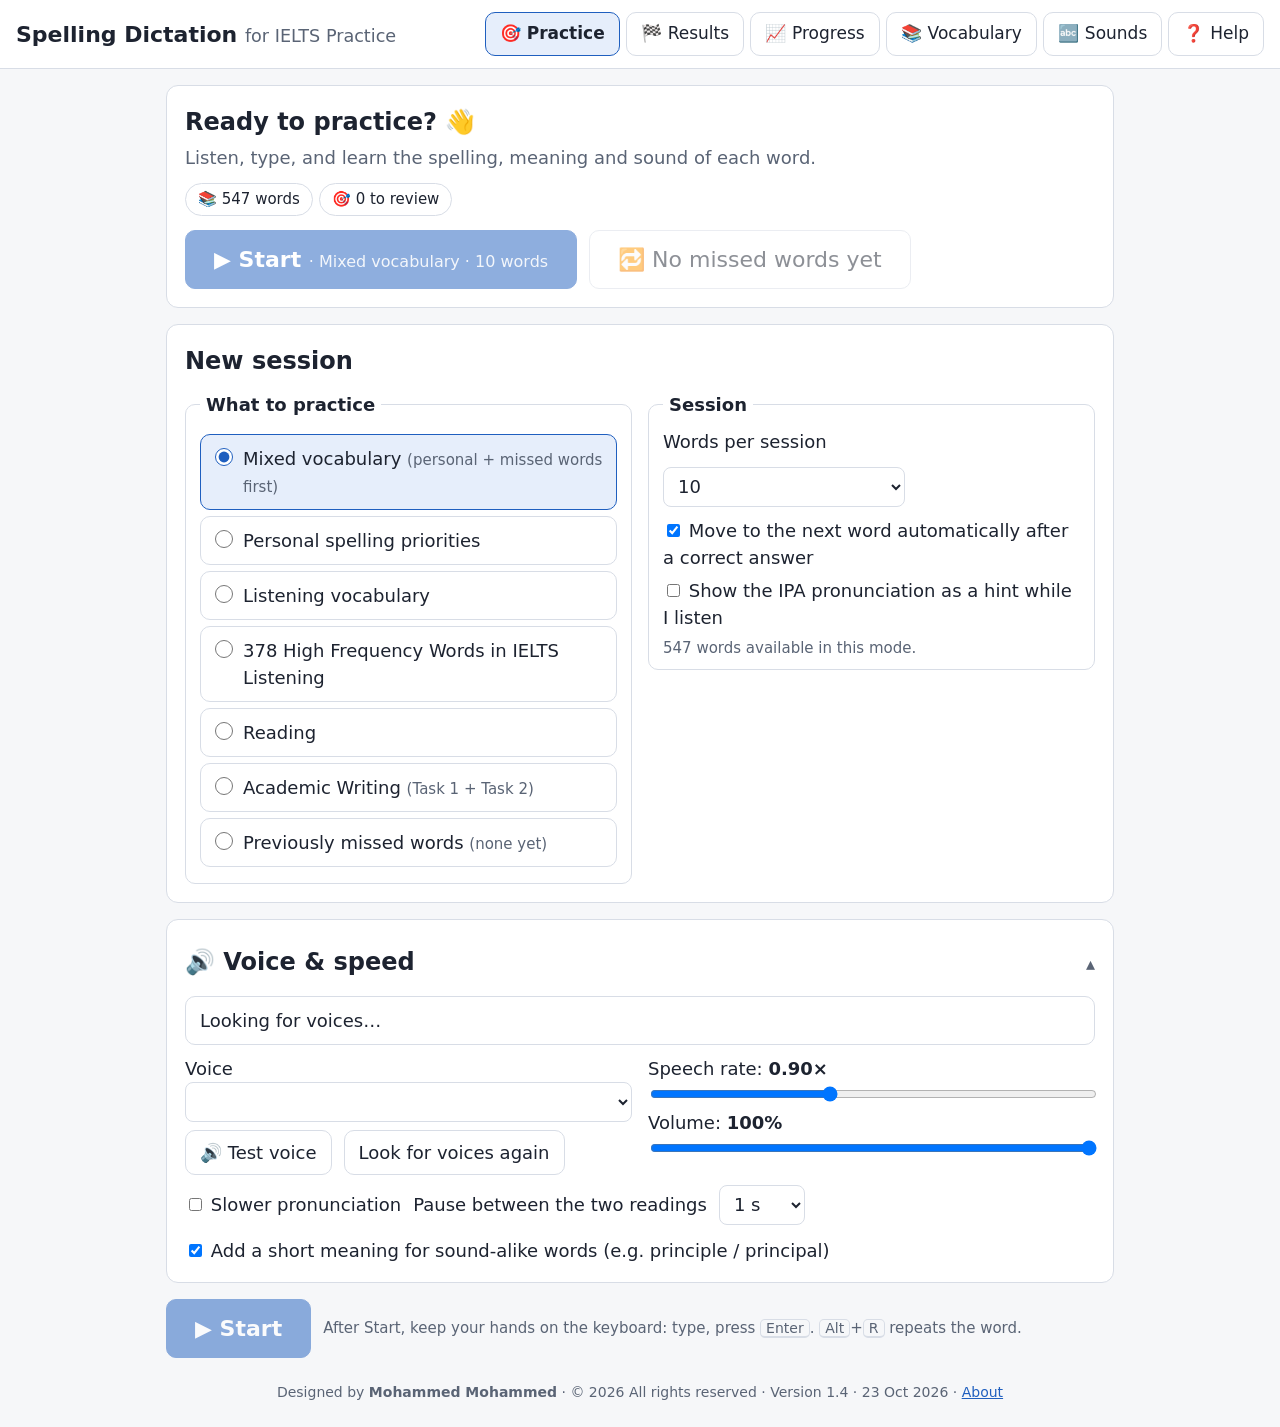
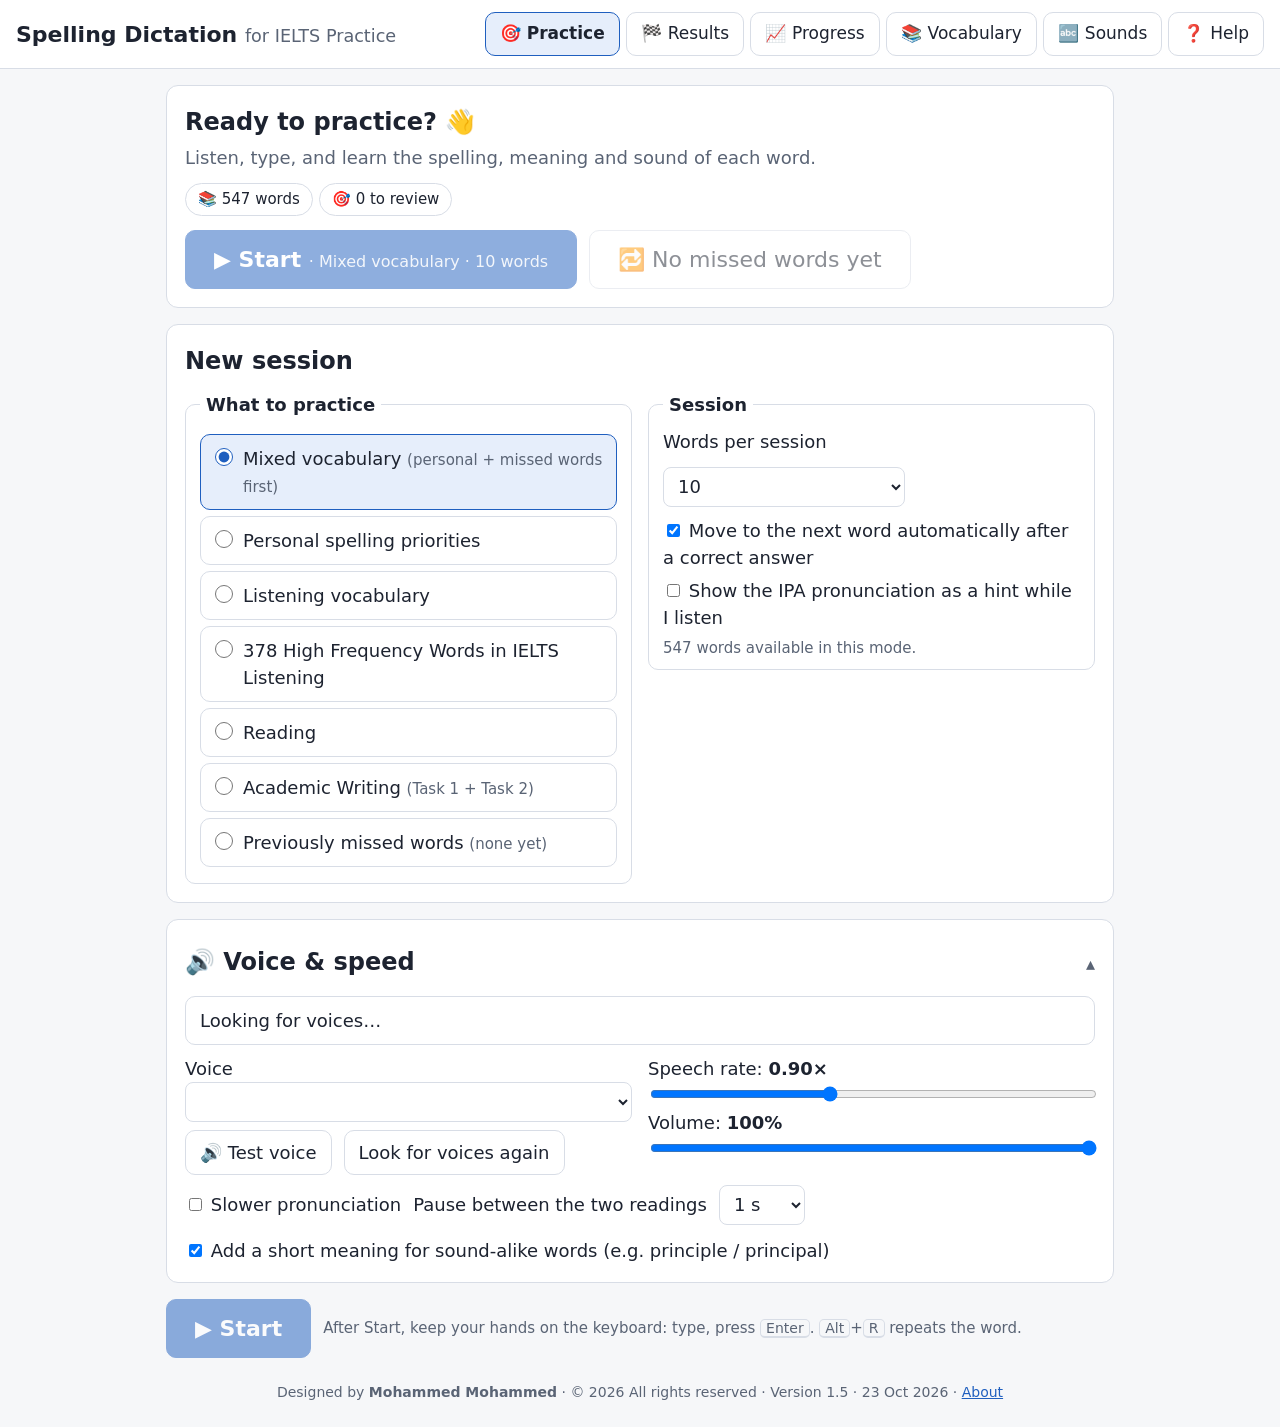
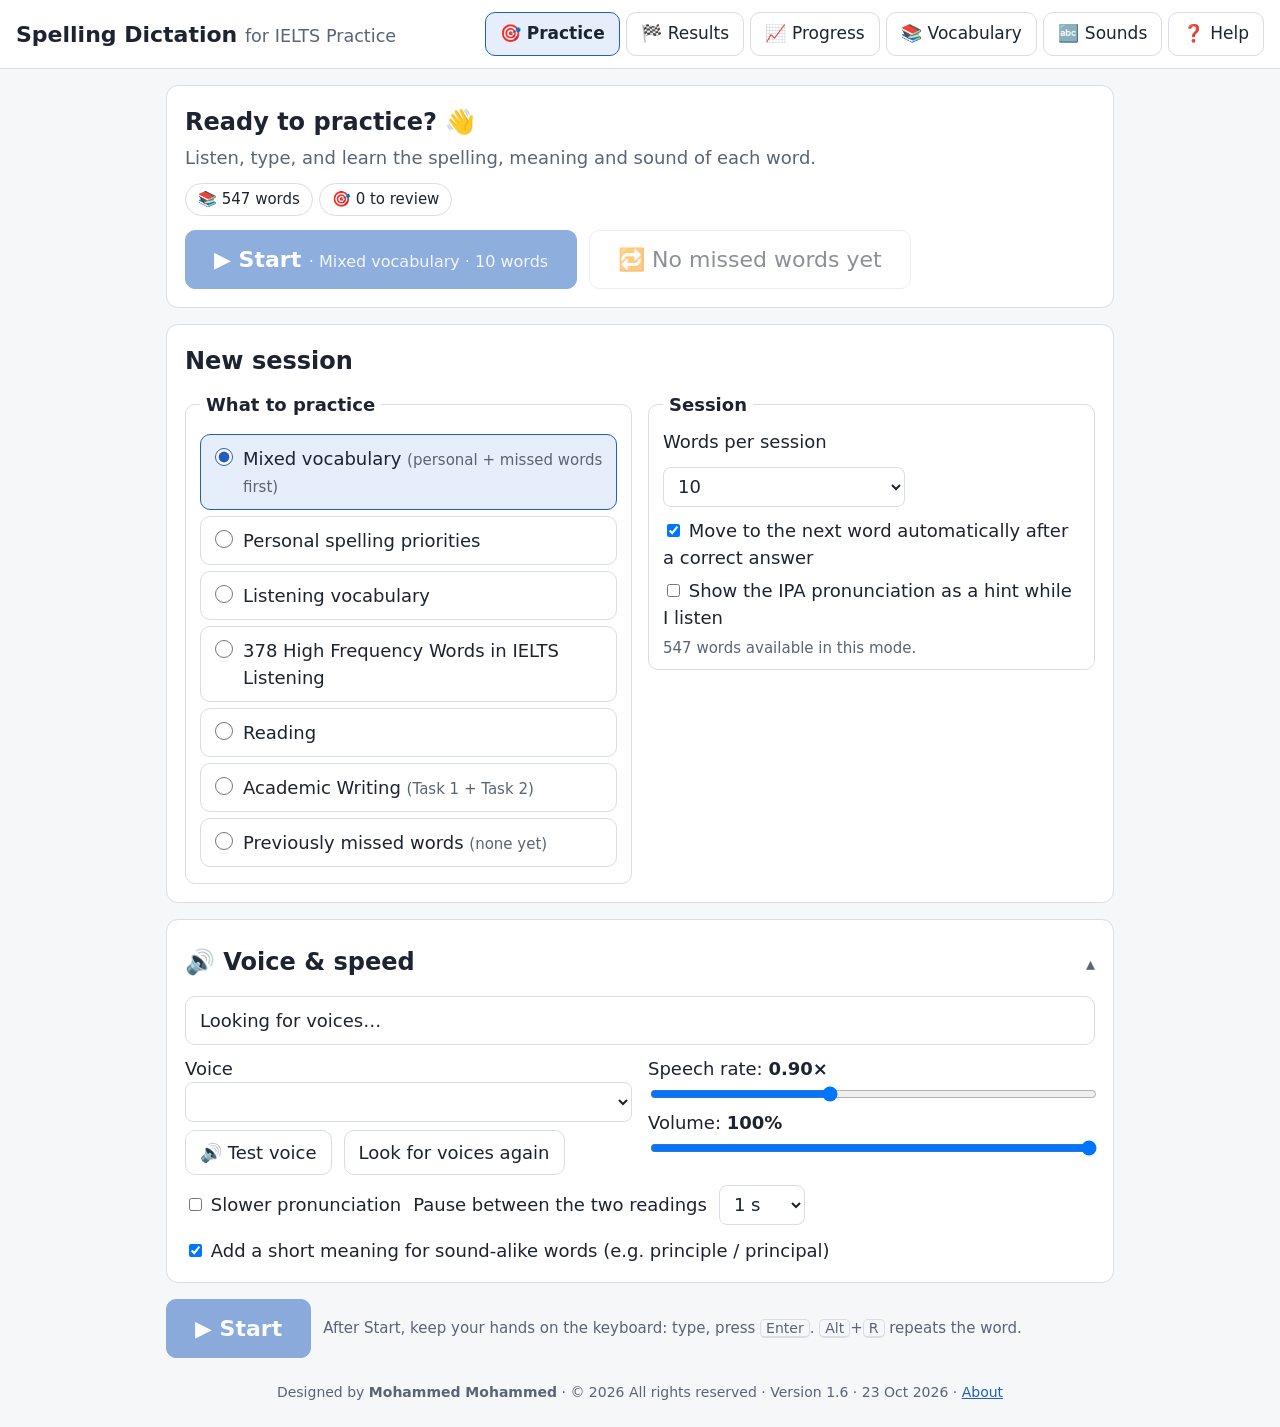
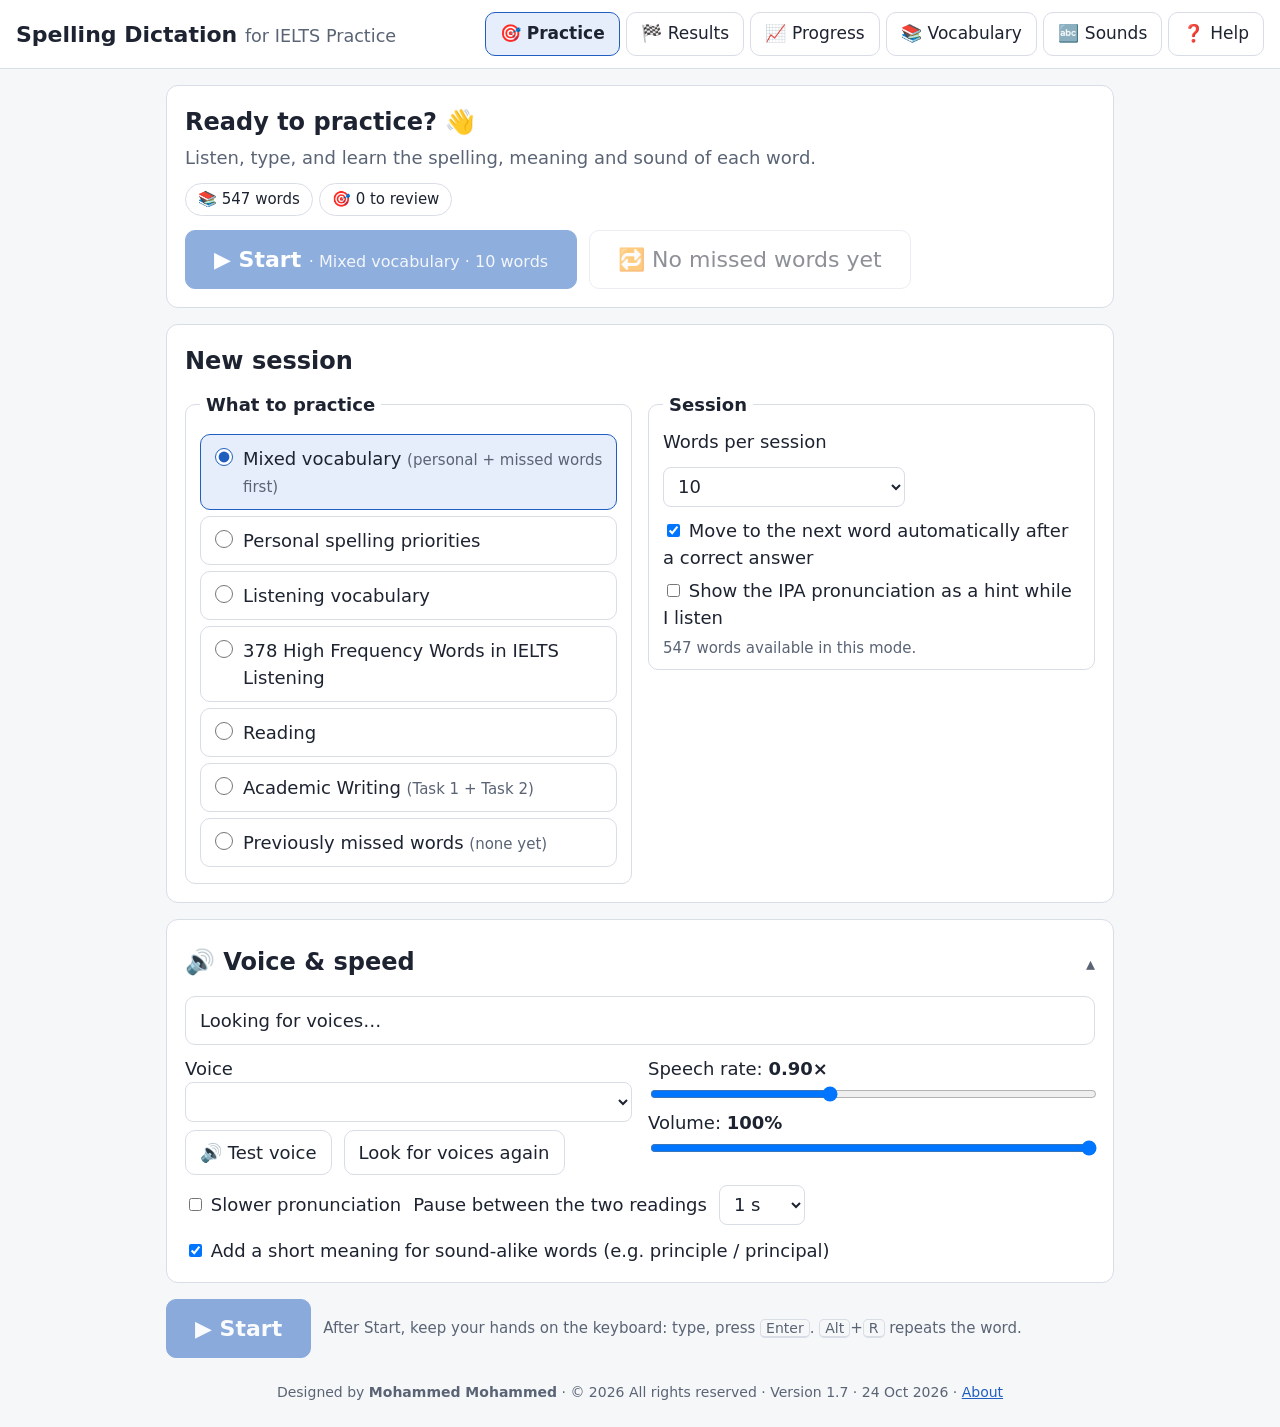
